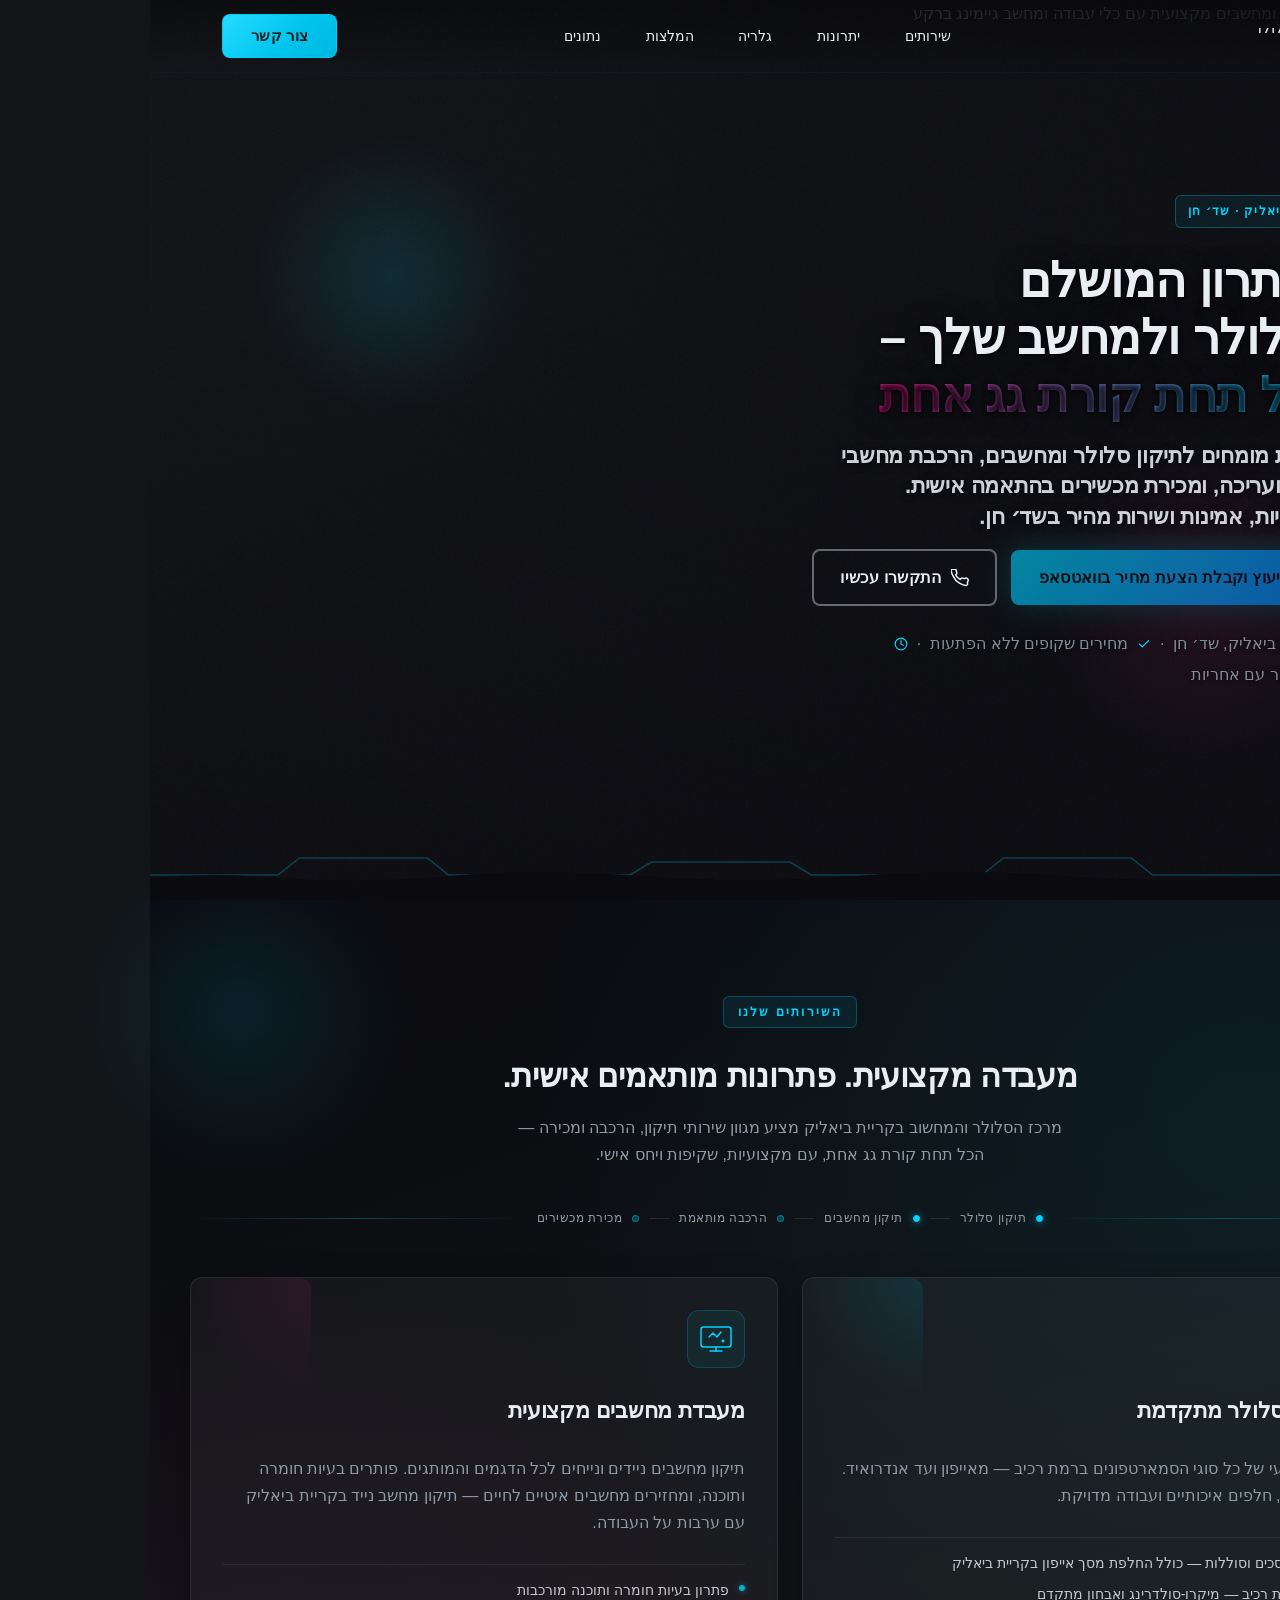
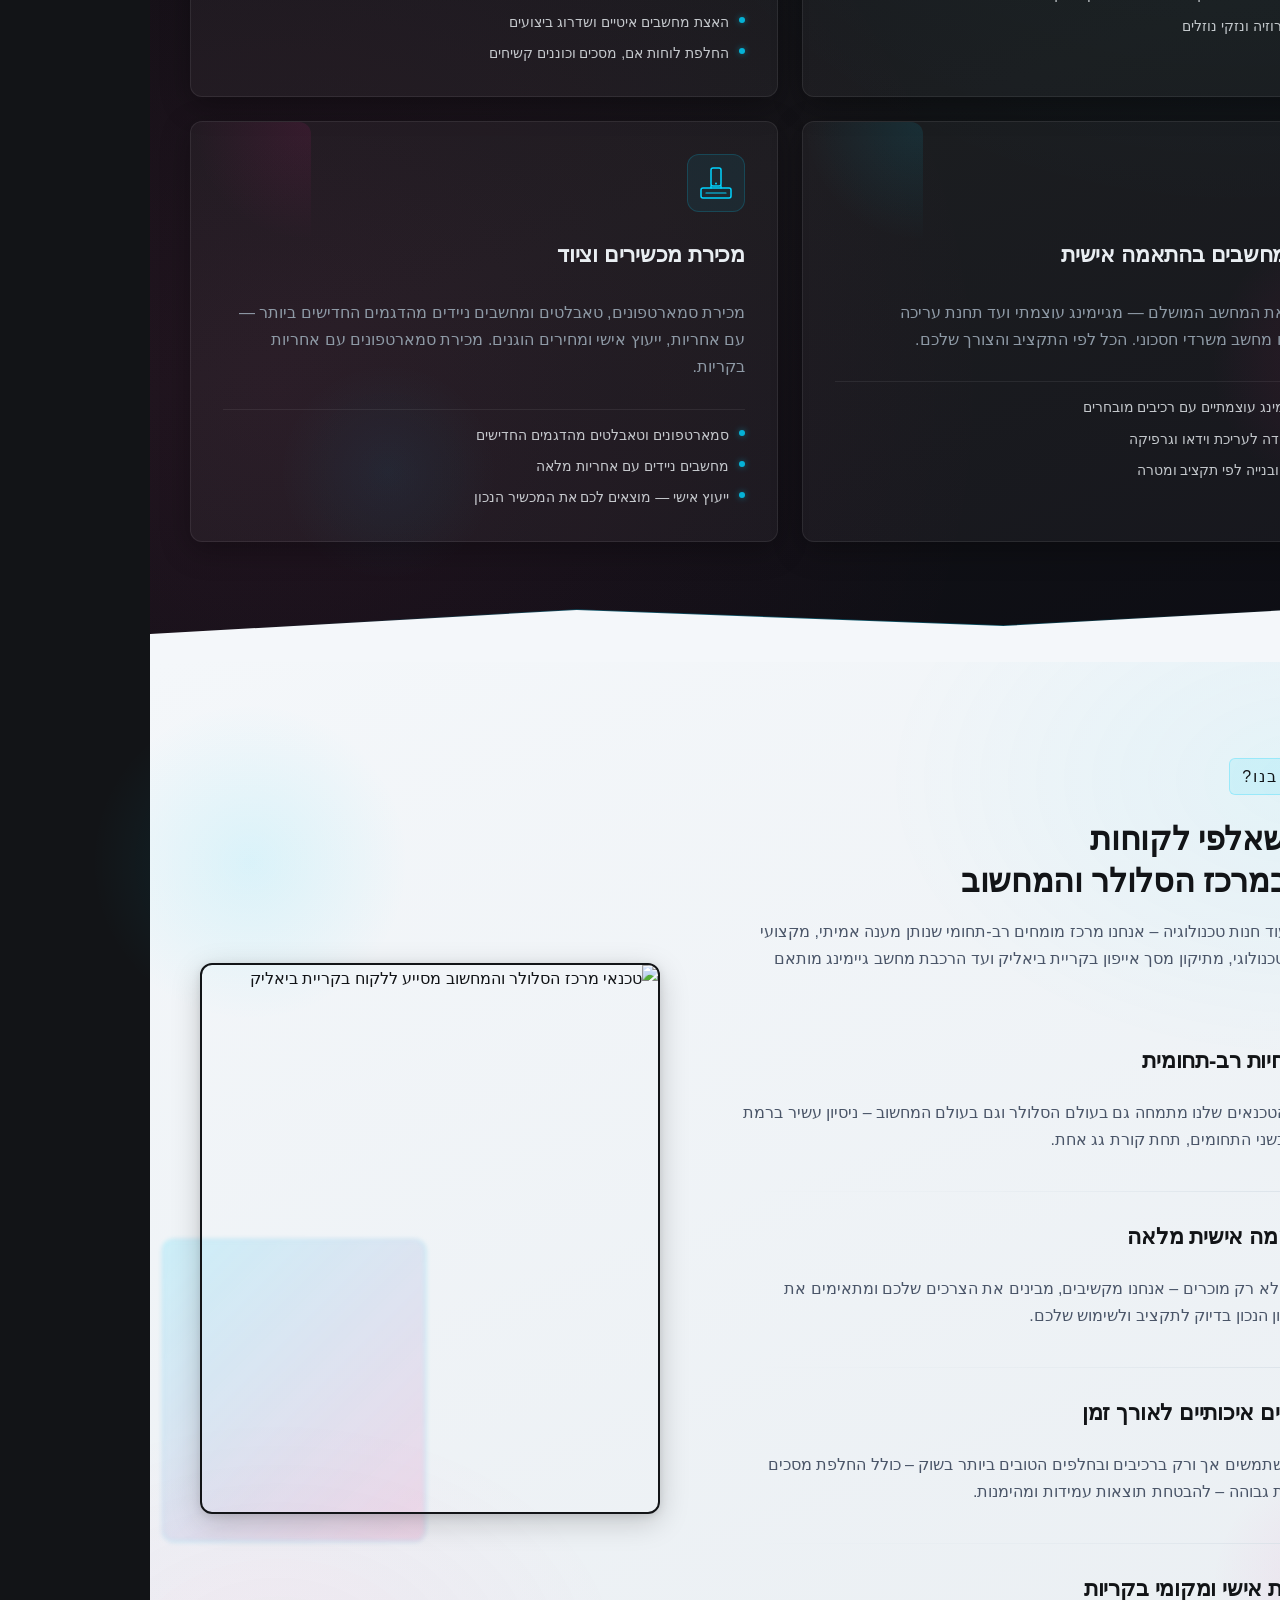
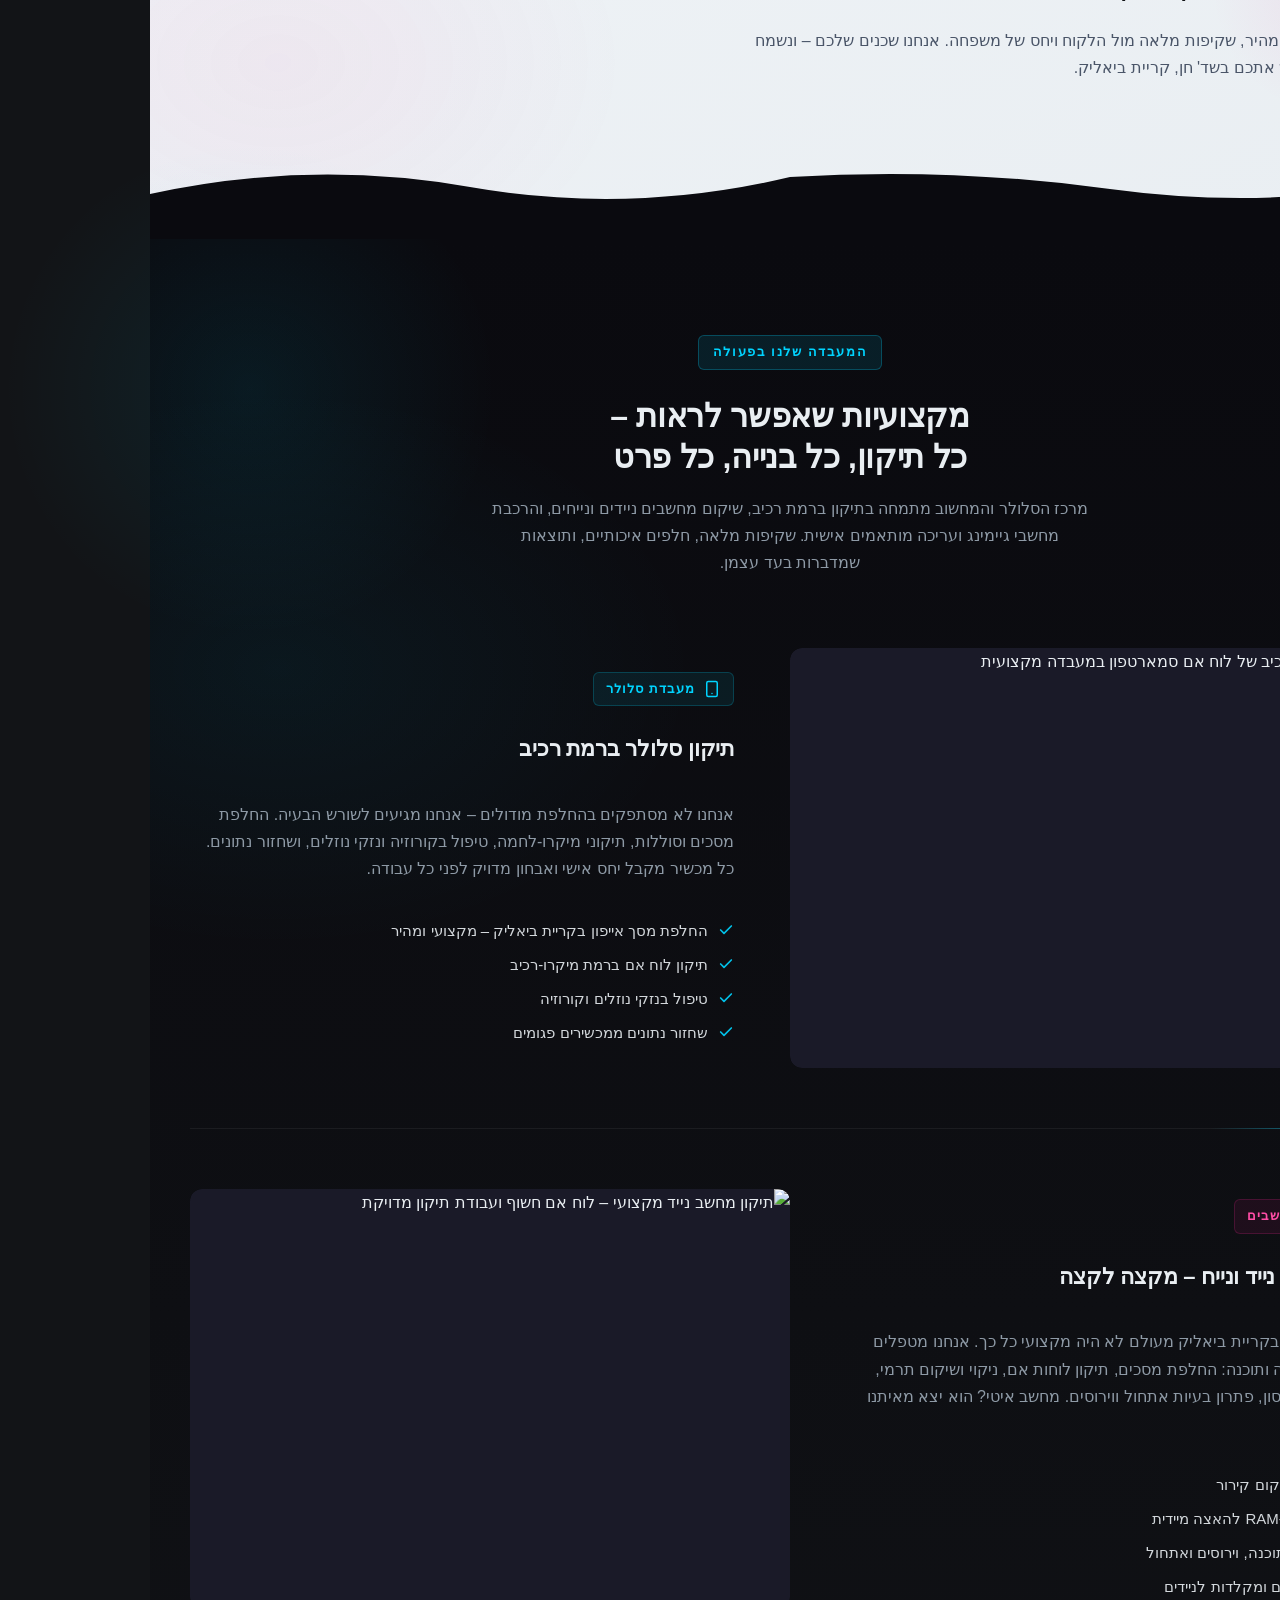
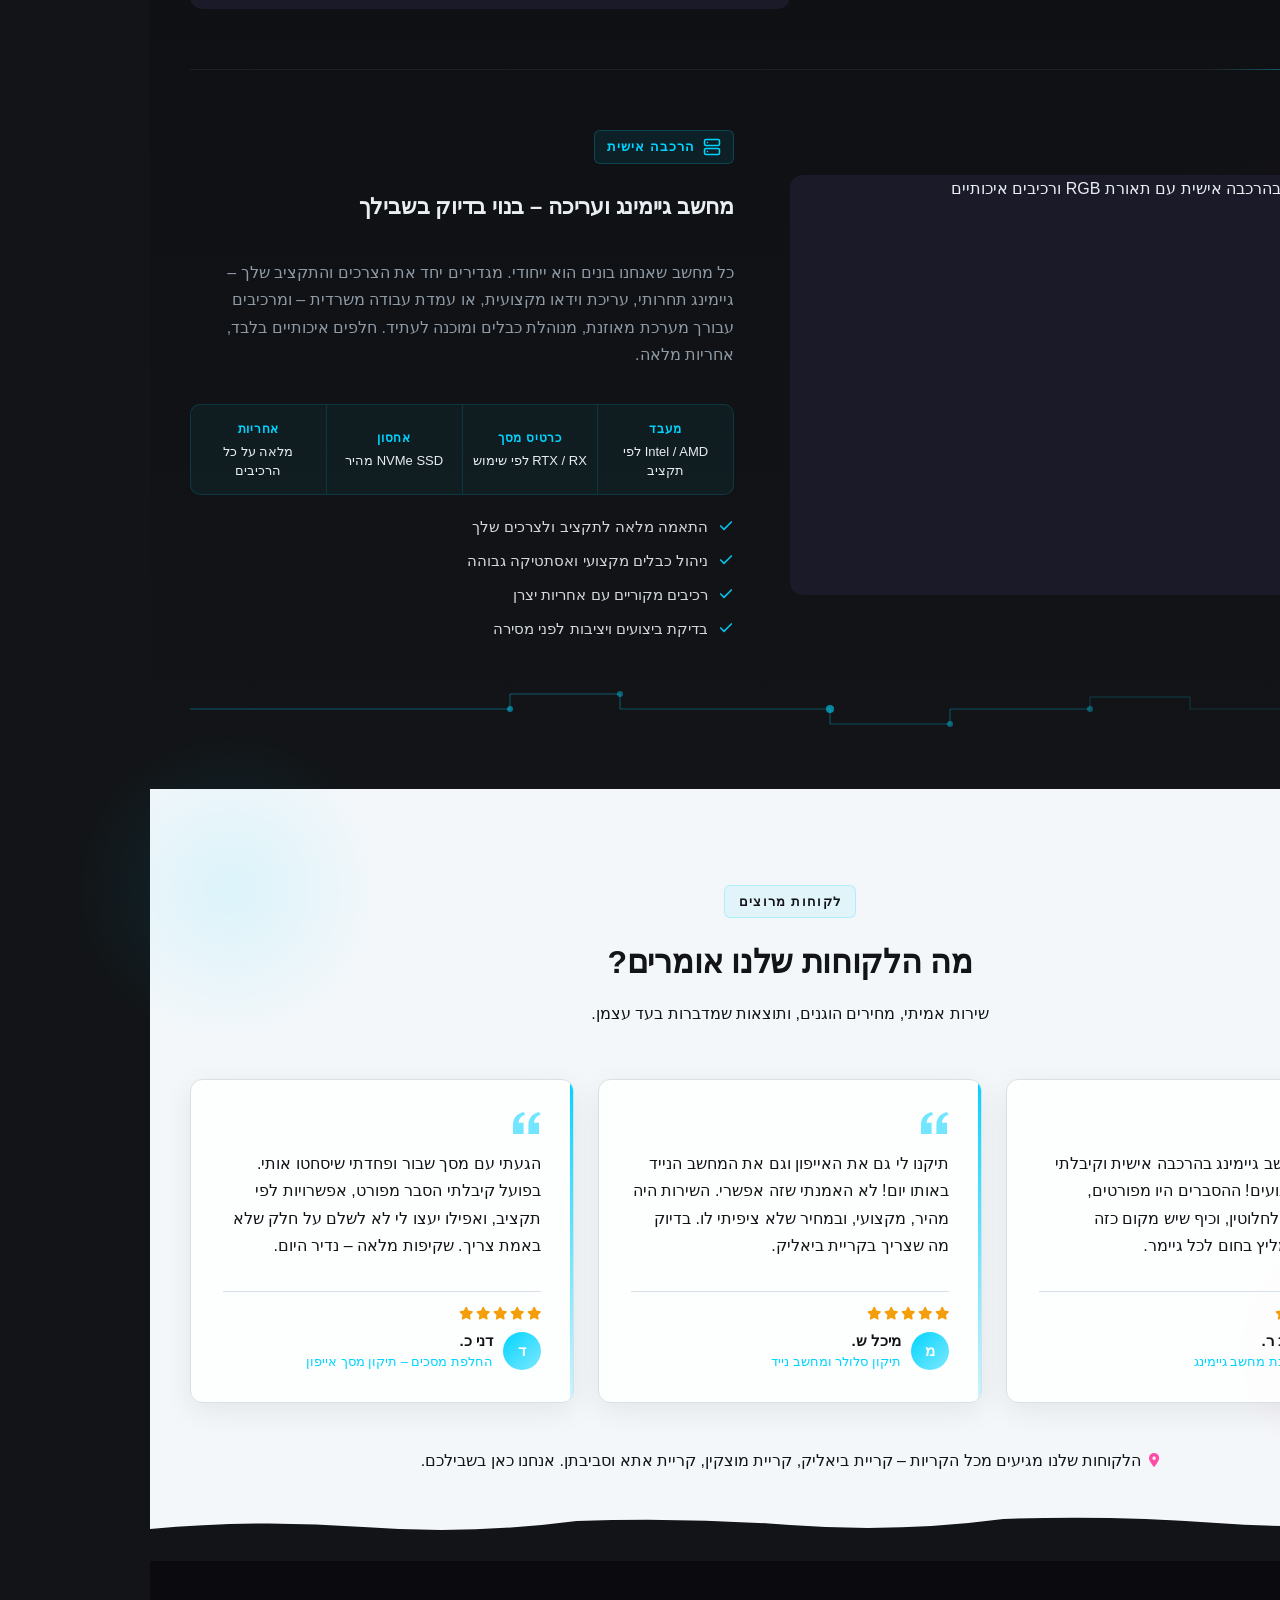
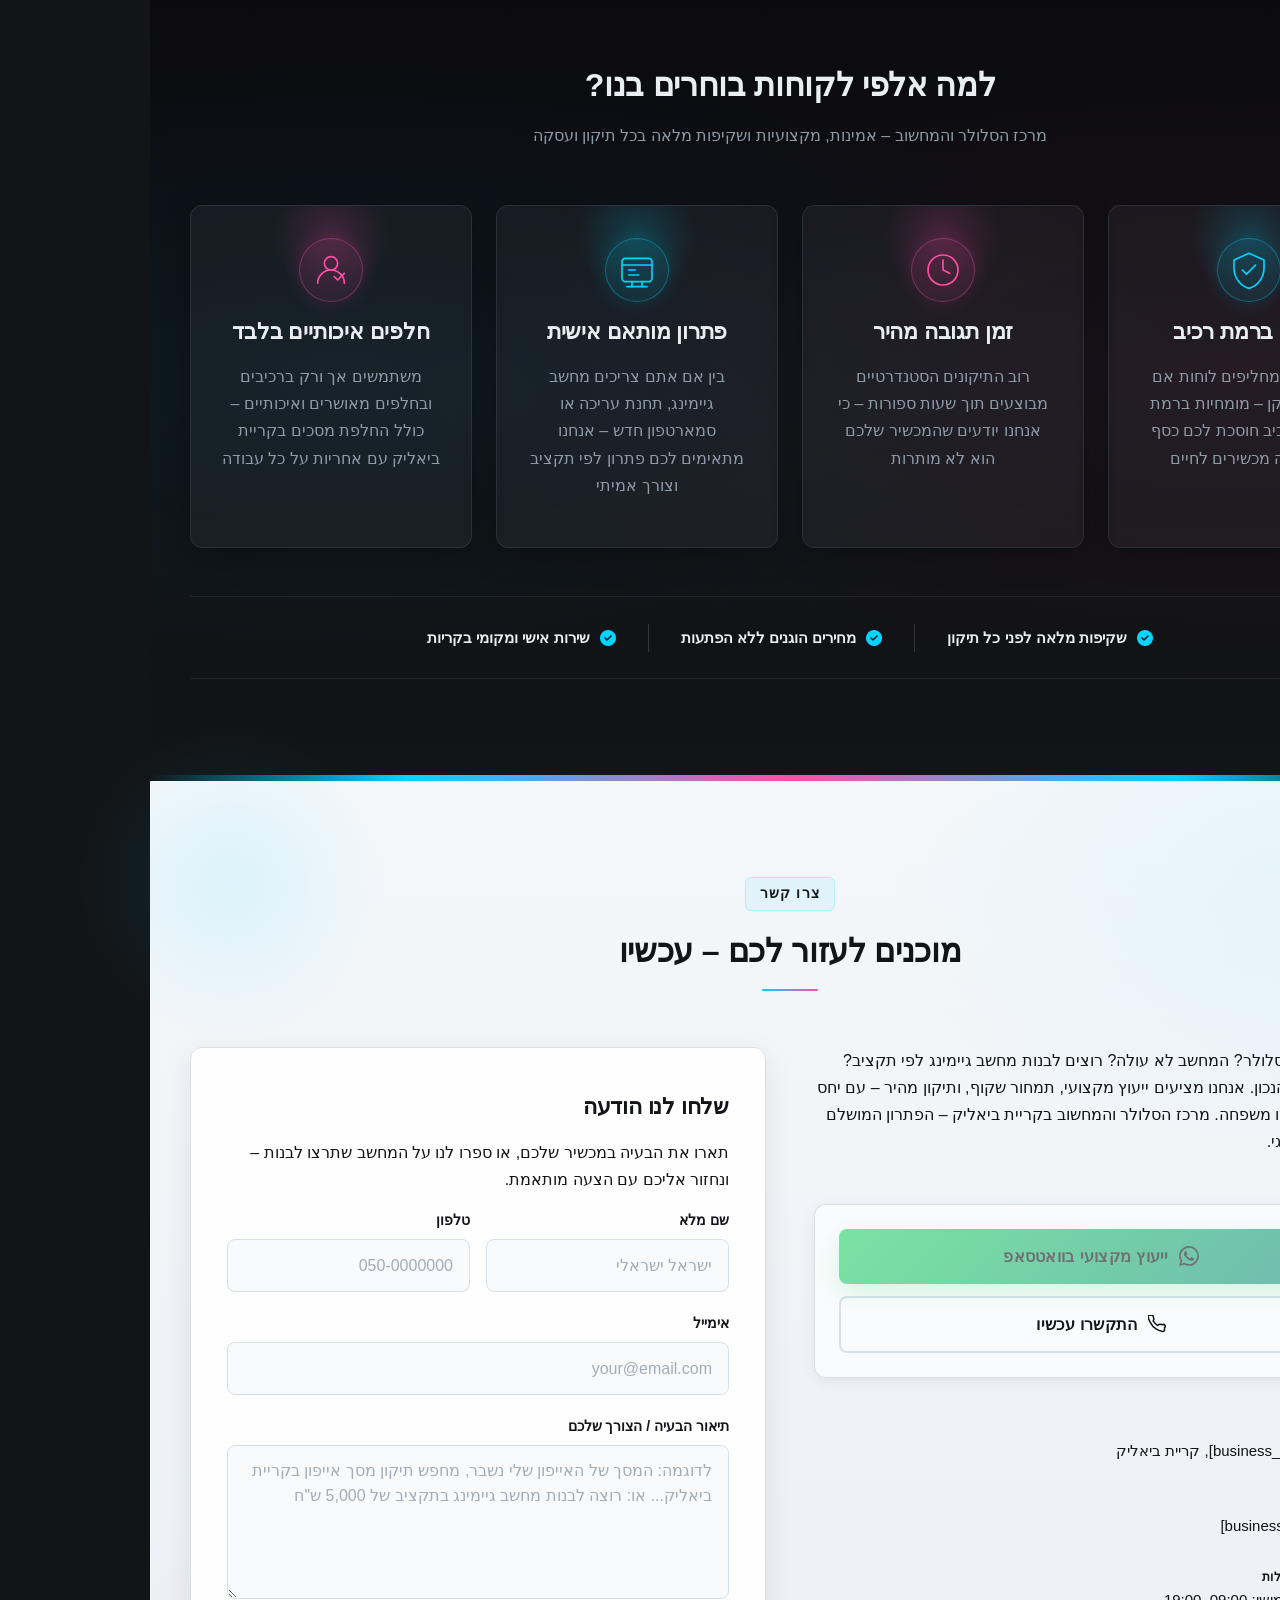
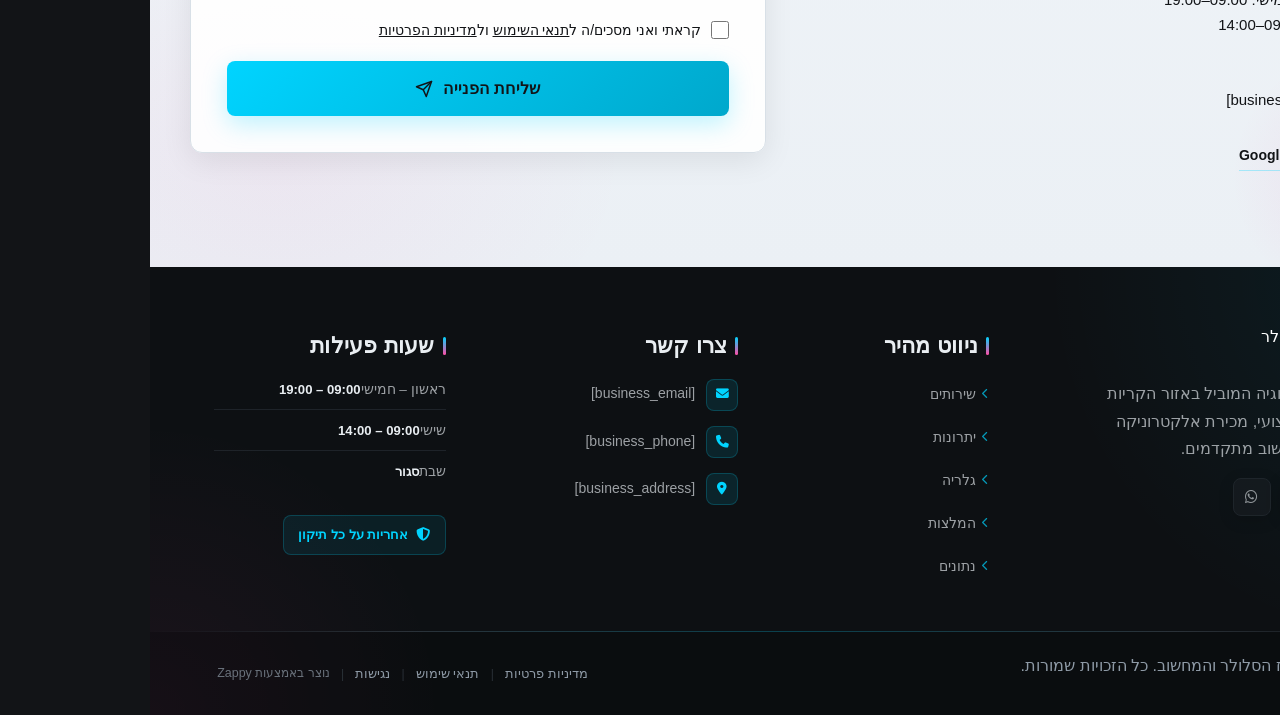
==== public/index.html @ 38a7f97c "Background sync: Progressive GitHub Sync" ====
<!doctype html><html dir="rtl" lang="he"><head><meta charset="UTF-8"><meta content="width=device-width,initial-scale=1" name="viewport"><meta content="index, follow" name="robots"><title>החלפת מסכים — מרכז הסלולר והמחשוב</title><meta content="A multi-disciplinary tech service center located in Kiryat Bialik, Israel, specializing in both mobile and computer repair, custom PC builds for gaming and prof" name="description"><meta content="החלפת מסכים, תיקון מסך אייפון קריית ביאליק, תיקון מחשב נייד קריית ביאליק, מכירת סמארטפונים עם אחריות קריות" name="keywords"><link href="/assets/favicon.ico" rel="icon" type="image/x-icon"><link href="/assets/favicon-16x16.png" rel="icon" type="image/png" sizes="16x16"><link href="/assets/favicon-32x32.png" rel="icon" type="image/png" sizes="32x32"><link href="/assets/favicon-48x48.png" rel="icon" type="image/png" sizes="48x48"><link href="/assets/favicon-192x192.png" rel="icon" type="image/png" sizes="192x192"><link href="/assets/favicon-512x512.png" rel="icon" type="image/png" sizes="512x512"><link href="/assets/apple-touch-icon.png" rel="apple-touch-icon"><script>!function(){"use strict";var t="596f2b6d-0e9f-4a95-96ef-110c9176f6aa",e="https://api.zappy5.com/api/analytics/track",a=18e5,n=2592e6,o=!0,i=!0,r=!0;var s=function(){var e="zappy_visitor_"+t,a=null;try{if(a=localStorage.getItem(e)){var o=JSON.parse(a),i=Date.now();if(i-o.created<n)return o.lastSeen=i,localStorage.setItem(e,JSON.stringify(o)),o.id}}catch(t){console.warn("Zappy Analytics: LocalStorage not available")}var r="zv_"+Date.now()+"_"+Math.random().toString(36).substr(2,9);try{localStorage.setItem(e,JSON.stringify({id:r,created:Date.now(),lastSeen:Date.now()}))}catch(t){}return r}(),c=function(){var e="zappy_session_"+t,n=null;try{if(n=sessionStorage.getItem(e)){var o=JSON.parse(n),i=Date.now();if(i-o.timestamp<a)return o.timestamp=i,sessionStorage.setItem(e,JSON.stringify(o)),o.id}}catch(t){console.warn("Zappy Analytics: SessionStorage not available")}var r="zs_"+Date.now()+"_"+Math.random().toString(36).substr(2,9);try{sessionStorage.setItem(e,JSON.stringify({id:r,timestamp:Date.now()}))}catch(t){}return r}();function l(a,n){n=n||{};var o={website_id:t,event_type:a,page_path:window.location.pathname,referrer:document.referrer||"direct",visitor_id:s,session_id:c,metadata:n};if(navigator.sendBeacon){var i=new Blob([JSON.stringify(o)],{type:"application/json"});navigator.sendBeacon(e,i)}else fetch(e,{method:"POST",headers:{"Content-Type":"application/json"},body:JSON.stringify(o),keepalive:!0}).catch(function(t){console.warn("Zappy Analytics: Failed to track event",t)})}o&&l("pageview",{title:document.title,url:window.location.href}),i&&document.addEventListener("click",function(t){var e=t.target;if("BUTTON"===e.tagName||e.closest("button")){var a="BUTTON"===e.tagName?e:e.closest("button");l("click",{element:"button",text:a.textContent.trim().substring(0,100),id:a.id||null,class:a.className||null})}else if("A"===e.tagName||e.closest("a")){var n="A"===e.tagName?e:e.closest("a");l("navigation",{element:"link",text:n.textContent.trim().substring(0,100),href:n.href,external:n.hostname!==window.location.hostname})}},!0),r&&document.addEventListener("submit",function(t){var e=t.target;l("form_submit",{form_id:e.id||null,form_name:e.name||null,form_action:e.action||null,form_method:e.method||"GET"})},!0);var d=Date.now();window.addEventListener("beforeunload",function(){l("page_unload",{time_on_page:Math.floor((Date.now()-d)/1e3),page_path:window.location.pathname})}),window.zappyAnalytics={track:l,getVisitorId:function(){return s},getSessionId:function(){return c}}}()</script><meta content="החלפת מסכים — מרכז הסלולר והמחשוב" property="og:title"><meta content="A multi-disciplinary tech service center located in Kiryat Bialik, Israel, specializing in both mobile and computer repair, custom PC builds for gaming and prof" property="og:description"><meta content="summary_large_image" name="twitter:card"><meta content="החלפת מסכים — מרכז הסלולר והמחשוב" name="twitter:title"><meta content="A multi-disciplinary tech service center located in Kiryat Bialik, Israel, specializing in both mobile and computer repair, custom PC builds for gaming and prof" name="twitter:description"><meta content="website" property="og:type"><meta content="he_IL" property="og:locale"><link href="https://cdnjs.cloudflare.com/ajax/libs/font-awesome/6.4.0/css/all.min.css" rel="stylesheet"><link href="/assets/favicon.ico" rel="icon" type="image/x-icon"><link href="/assets/favicon-16x16.png" rel="icon" type="image/png" sizes="16x16"><link href="/assets/favicon-32x32.png" rel="icon" type="image/png" sizes="32x32"><link href="/assets/favicon-48x48.png" rel="icon" type="image/png" sizes="48x48"><link href="/assets/favicon-192x192.png" rel="icon" type="image/png" sizes="192x192"><link href="/assets/favicon-512x512.png" rel="icon" type="image/png" sizes="512x512"><link href="/assets/apple-touch-icon.png" rel="apple-touch-icon"><link href="https://cdn.jsdelivr.net/npm/vanilla-cookieconsent@3/dist/cookieconsent.css" rel="stylesheet"><script src="https://cdn.jsdelivr.net/npm/vanilla-cookieconsent@3/dist/cookieconsent.umd.js"></script><script src="https://cdn.jsdelivr.net/gh/mickidum/acc_toolbar/acctoolbar/acctoolbar.min.js"></script><link href="/styles.css" rel="stylesheet"><style id="zappy-dropdown-submenu-styles">#navMenu li:has(.sub-menu),.nav-menu li:has(.sub-menu),.navbar li:has(.sub-menu),nav li:has(.sub-menu){position:relative}#navMenu .sub-menu,.nav-menu .sub-menu,.navbar .sub-menu,nav .sub-menu{display:block!important;position:absolute!important;top:100%;left:0;min-width:220px;background:#fff;border-radius:8px;box-shadow:0 8px 25px rgba(0,0,0,.15);padding:8px 0;opacity:0;visibility:hidden;transform:translateY(10px);transition:all .3s ease;z-index:1000;list-style:none;pointer-events:none}#navMenu li:hover>.sub-menu,.nav-menu li:hover>.sub-menu,.navbar li:hover>.sub-menu,nav li:hover>.sub-menu{opacity:1!important;visibility:visible!important;transform:translateY(0)!important;pointer-events:auto!important}.sub-menu li{list-style:none;margin:0;padding:0}.sub-menu a{display:block!important;padding:10px 16px!important;color:var(--text-dark,#333)!important;font-weight:500;text-decoration:none;white-space:nowrap;transition:background-color .2s}.sub-menu .zappy-nav-child>a{padding-left:28px!important;font-size:.9em!important;opacity:.85!important}[dir=rtl] .sub-menu .zappy-nav-child>a,html[lang=ar] .sub-menu .zappy-nav-child>a,html[lang=he] .sub-menu .zappy-nav-child>a{padding-left:10px!important;padding-right:28px!important}.sub-menu .zappy-nav-parent>a{font-weight:600!important}.sub-menu a:hover{background-color:#f5f5f5}[dir=rtl] .nav-menu .sub-menu,[dir=rtl] .navbar .sub-menu,[dir=rtl] nav .sub-menu,html[lang=ar] .nav-menu .sub-menu,html[lang=ar] .navbar .sub-menu,html[lang=ar] nav .sub-menu,html[lang=he] .nav-menu .sub-menu,html[lang=he] .navbar .sub-menu,html[lang=he] nav .sub-menu{left:auto!important;right:0!important}.sub-menu:empty,.sub-menu:not(:has(li)):not(:has(> a)),.sub-menu:not(:has(li:not(.zappy-hidden-menu-item))):not(:has(> a)){display:none!important;opacity:0!important;visibility:hidden!important;pointer-events:none!important}li:has(.menu-group-title):hover>.sub-menu{opacity:1!important;visibility:visible!important;transform:translateY(0)!important;pointer-events:auto!important}#navMenu>li>.menu-group-title,.nav-menu>li>.menu-group-title{display:inline-block;padding:.5rem 1rem;cursor:default;user-select:none}@media (max-width:768px){#navMenu .sub-menu,.nav-menu .sub-menu,.navbar .sub-menu,nav .sub-menu{position:static!important;transform:none!important;box-shadow:none!important;background:0 0!important;max-height:0;overflow:hidden;opacity:0;visibility:hidden;transition:max-height .3s ease,opacity .3s ease;padding:0!important;border-radius:0!important}#navMenu .sub-menu.mobile-expanded,.nav-menu .sub-menu.mobile-expanded,.navbar .sub-menu.mobile-expanded{max-height:none!important;overflow-y:visible!important;opacity:1!important;visibility:visible!important;padding:8px 0 8px 16px!important}[dir=rtl] .sub-menu.mobile-expanded,html[lang=he] .sub-menu.mobile-expanded{padding:8px 16px 8px 0!important}#navMenu li:hover>.sub-menu,.nav-menu li:hover>.sub-menu,.navbar li:hover>.sub-menu,nav li:hover>.sub-menu{opacity:0;visibility:hidden;pointer-events:none}#navMenu li>.sub-menu.mobile-expanded,.nav-menu li>.sub-menu.mobile-expanded,.navbar li>.sub-menu.mobile-expanded,nav li>.sub-menu.mobile-expanded{opacity:1!important;visibility:visible!important;pointer-events:auto!important}#navMenu li:has(.sub-menu),.nav-menu li:has(.sub-menu),.navbar li:has(.sub-menu),nav li:has(.sub-menu){display:flex!important;flex-wrap:wrap!important;align-items:center!important;position:relative!important;min-height:44px!important}#navMenu li:has(.sub-menu)>a,.nav-menu li:has(.sub-menu)>a,.navbar li:has(.sub-menu)>a,nav li:has(.sub-menu)>a{flex:1!important;min-width:0!important}#navMenu li:has(.sub-menu)>.menu-group-title,.nav-menu li:has(.sub-menu)>.menu-group-title,.navbar li:has(.sub-menu)>.menu-group-title,nav li:has(.sub-menu)>.menu-group-title{flex:1!important;min-width:0!important;padding:0!important;line-height:inherit!important}#navMenu li:has(.sub-menu)>.sub-menu,.nav-menu li:has(.sub-menu)>.sub-menu,.navbar li:has(.sub-menu)>.sub-menu,nav li:has(.sub-menu)>.sub-menu{flex-basis:100%!important;width:100%!important}#navMenu li:has(.sub-menu)>a [class*=arrow],#navMenu li:has(.sub-menu)>a [class*=chevron],.nav-menu li:has(.sub-menu)>a .fa-angle-down,.nav-menu li:has(.sub-menu)>a .fa-chevron-down,.nav-menu li:has(.sub-menu)>a [class*=arrow],.nav-menu li:has(.sub-menu)>a [class*=chevron],nav li:has(.sub-menu)>a [class*=arrow],nav li:has(.sub-menu)>a [class*=chevron]{display:none!important;visibility:hidden!important}.mobile-submenu-toggle{display:flex!important;align-items:center!important;justify-content:center!important;width:44px!important;height:auto!important;background:0 0!important;border:none!important;cursor:pointer!important;color:var(--text-light)!important;position:static!important;flex-shrink:0!important;align-self:stretch!important;z-index:2!important;padding:0!important;margin:0!important}.mobile-submenu-toggle::after{content:''!important;width:0!important;height:0!important;border-left:6px solid transparent!important;border-right:6px solid transparent!important;border-top:7px solid currentColor!important;transition:transform .3s ease!important}.mobile-submenu-toggle.expanded::after{transform:rotate(180deg)!important}.sub-menu a{padding:10px 0!important;display:block!important;color:var(--text-light)!important;white-space:normal!important}.sub-menu .zappy-nav-child>a{padding-left:28px!important;font-size:.9em!important;opacity:.85!important}[dir=rtl] .sub-menu .zappy-nav-child>a,html[lang=ar] .sub-menu .zappy-nav-child>a,html[lang=he] .sub-menu .zappy-nav-child>a{padding-left:0!important;padding-right:28px!important}.sub-menu .zappy-nav-parent>a{font-weight:600!important}#navMenu.active,.nav-menu.active{max-width:100vw!important;overflow-x:hidden!important;box-sizing:border-box!important}.navbar .sub-menu li a,.zappy-products-dropdown .sub-menu a,nav.navbar .sub-menu li a{color:var(--text-light)!important}}@media (min-width:769px){.mobile-submenu-toggle{display:none!important}}</style><style id="zappy-widget-visibility">#mic-access-tool-box,#mic-access-tool-general-button,#mic-init-access-tool #mic-access-tool-box,#mic-init-access-tool #mic-access-tool-general-button,#mic-init-access-tool .mic-access-tool-general-button,._access-icon,._access-menu,.mic-access-tool-box,.mic-access-tool-general-button,div[id*=mic-access-tool-box]{display:none!important;visibility:hidden!important;opacity:0!important;pointer-events:none!important}</style></head><body><nav class="navbar" dir="rtl"><button class="mobile-toggle" aria-label="Menu" id="mobileToggle"><svg viewBox="0 0 24 24" fill="none" height="24" width="24" class="hamburger-icon"><path d="M3 12h18M3 6h18M3 18h18" stroke="currentColor" stroke-linecap="round" stroke-width="2"></path></svg> <svg viewBox="0 0 24 24" fill="none" height="24" width="24" class="close-icon" style="display:none"><path d="M18 6L6 18M6 6l12 12" stroke="currentColor" stroke-linecap="round" stroke-width="2"></path></svg></button> <button class="phone-header-btn" aria-label="Call" data-phone="050-000-0000"><svg viewBox="0 0 24 24" fill="currentColor" height="20" width="20"><path d="M22 16.92v3a2 2 0 0 1-2.18 2 19.79 19.79 0 0 1-8.63-3.07 19.5 19.5 0 0 1-6-6 19.79 19.79 0 0 1-3.07-8.67A2 2 0 0 1 4.11 2h3a2 2 0 0 1 2 1.72 12.84 12.84 0 0 0 .7 2.81 2 2 0 0 1-.45 2.11L8.09 9.91a16 16 0 0 0 6 6l1.27-1.27a2 2 0 0 1 2.11-.45 12.84 12.84 0 0 0 2.81.7A2 2 0 0 1 22 16.92z"></path></svg></button><div class="nav-container"><div class="nav-right-group"><div class="nav-brand"><a href="/" class="logo-link"><img alt="מרכז הסלולר והמחשוב" src="/assets/logo.webp" class="logo"></a></div><ul class="nav-menu" id="navMenu"><li><a href="#services">שירותים</a></li><li><a href="#benefits">יתרונות</a></li><li><a href="#showcase">גלריה</a></li><li><a href="#testimonials">המלצות</a></li><li><a href="#stats">נתונים</a></li></ul></div><div class="nav-cta-container"><a href="#contact" class="nav-cta-btn">צור קשר</a></div></div></nav><script>window.addEventListener("load",function(){const e=document.querySelector(".navbar, nav, header");if(!e)return void console.log("[Navbar] Navbar element not found");let t=document.getElementById("mobileToggle")||document.querySelector(".mobile-toggle")||document.querySelector(".hamburger")||document.querySelector(".hamburger-menu")||document.querySelector(".menu-toggle")||document.querySelector(".burger-menu")||document.querySelector('[aria-label="Menu"]')||document.querySelector('[aria-label="תפריט"]');const o=document.querySelector(".phone-header-btn"),n=window.getComputedStyle(e);let r=n.backgroundColor;if(console.log("[Navbar] Initial navbar background:",r),"transparent"===r||"rgba(0, 0, 0, 0)"===r||r.startsWith("rgba")&&r.includes(", 0)")){const e=n.backgroundImage;if(e&&"none"!==e)console.log("[Navbar] Navbar has background image/gradient, using dark text"),r="rgb(240, 240, 240)";else{const e=window.getComputedStyle(document.body).backgroundColor;console.log("[Navbar] Navbar transparent, using body background:",e),r=e}}const i=r.match(/\d+/g);if(i&&i.length>=3){const e=(.299*parseInt(i[0])+.587*parseInt(i[1])+.114*parseInt(i[2]))/255;console.log("[Navbar] Mobile button colors preserved from Claude CSS (luminance:",e.toFixed(2)+")");const n=document.createElement("style");n.id="zappy-mobile-nav-fix";document.documentElement.lang;document.documentElement.dir,n.textContent='\n        /* Hide mobile buttons on desktop, show only on mobile */\n        @media (min-width: 769px) {\n          .mobile-toggle,\n          .phone-header-btn {\n            display: none !important;\n          }\n        }\n        \n        /* Show and position mobile buttons correctly on mobile */\n        @media (max-width: 768px) {\n          .mobile-toggle,\n          .phone-header-btn {\n            position: absolute !important;\n            top: 50% !important;\n            transform: translateY(-50%) !important;\n            z-index: 1001 !important;\n            display: flex !important;\n            align-items: center !important;\n            justify-content: center !important;\n            width: 36px !important;\n            height: 36px !important;\n            border-radius: 50% !important;\n            border: none !important;\n            cursor: pointer !important;\n            padding: 6px !important;\n            background: none !important;\n            color: var(--nav-text, var(--text-light)) !important;\n          }\n          \n          /* LTR positioning (default): hamburger LEFT, phone RIGHT */\n          html:not([dir="rtl"]):not([lang="he"]):not([lang="ar"]) .mobile-toggle,\n          html[dir="ltr"] .mobile-toggle {\n            left: 12px !important;\n            right: auto !important;\n          }\n          html:not([dir="rtl"]):not([lang="he"]):not([lang="ar"]) .phone-header-btn,\n          html[dir="ltr"] .phone-header-btn {\n            right: 12px !important;\n            left: auto !important;\n          }\n          \n          /* RTL positioning: hamburger RIGHT, phone LEFT */\n          html[dir="rtl"] .mobile-toggle,\n          html[lang="he"] .mobile-toggle,\n          html[lang="ar"] .mobile-toggle {\n            right: 12px !important;\n            left: auto !important;\n          }\n          html[dir="rtl"] .phone-header-btn,\n          html[lang="he"] .phone-header-btn,\n          html[lang="ar"] .phone-header-btn {\n            left: 12px !important;\n            right: auto !important;\n          }\n          \n          /* CRITICAL: Ensure nav-container has min-height on mobile */\n          /* All children are positioned absolutely/fixed on mobile, so height:auto collapses to 0 */\n          .nav-container {\n            min-height: 70px !important;\n            position: relative !important;\n          }\n          \n          /* Ensure SVG icons are properly sized and inherit color */\n          .mobile-toggle svg,\n          .phone-header-btn svg {\n            width: 24px !important;\n            height: 24px !important;\n            /* Don\'t force display - let JavaScript control hamburger/close toggle */\n          }\n          \n          /* Reset nav-cta-container on mobile - remove desktop box-shadow/padding */\n          /* that creates a visible ghost box when CTA button is hidden */\n          .nav-cta-container {\n            box-shadow: none !important;\n            padding: 0 !important;\n          }\n          \n          /* Hide nav-cta-container entirely on mobile when there\'s no lang-switcher */\n          /* (only the CTA button is inside, and it\'s hidden on mobile) */\n          .nav-cta-container:not(:has(.lang-switcher)) {\n            display: none !important;\n          }\n          \n          /* CRITICAL: Prevent hero image fade gradient from bleeding over headline text */\n          /* The .image-fade-gradient has bottom: -30px (extends below parent) */\n          /* On mobile stacked layout, this overlaps the h1 text below the image */\n          .hero-image-column {\n            overflow: hidden !important;\n          }\n          .image-fade-gradient {\n            bottom: 0 !important;\n          }\n          \n          /* Hide desktop language switcher on mobile - hamburger menu handles it */\n          /* High specificity to override stored CSS */\n          .lang-switcher,\n          .nav-cta-container .lang-switcher,\n          .nav-container .lang-switcher,\n          .navbar .lang-switcher,\n          .navbar .nav-cta-container .lang-switcher {\n            display: none !important;\n          }\n        }\n      ';const r=document.getElementById("zappy-mobile-nav-fix");r&&r.remove(),document.head.appendChild(n),console.log("[Navbar] Critical CSS injected for mobile nav positioning");const l=window.innerWidth<=768;if(t){const e=t.querySelector(".hamburger-icon"),o=t.querySelector(".close-icon");e&&(e.style.setProperty("width","24px","important"),e.style.setProperty("height","24px","important"),e.style.setProperty("display","block","important")),o&&(o.style.setProperty("width","24px","important"),o.style.setProperty("height","24px","important"),o.style.setProperty("display","none","important")),l?(t.style.setProperty("position","absolute","important"),t.style.setProperty("top","50%","important"),t.style.setProperty("transform","translateY(-50%)","important"),t.style.setProperty("z-index","1001","important"),t.style.removeProperty("left"),t.style.removeProperty("right"),console.log("[Navbar] Mobile toggle positioning applied (mobile viewport)")):(t.style.removeProperty("position"),t.style.removeProperty("top"),t.style.removeProperty("transform"),t.style.removeProperty("z-index"),t.style.removeProperty("left"),t.style.removeProperty("right"),console.log("[Navbar] Desktop viewport - cleared mobile toggle inline positioning"))}if(o){const e=o.querySelector("svg");e&&(e.style.width="24px",e.style.height="24px",e.setAttribute("width","24"),e.setAttribute("height","24")),l?(o.style.setProperty("position","absolute","important"),o.style.setProperty("top","50%","important"),o.style.setProperty("transform","translateY(-50%)","important"),o.style.setProperty("z-index","1001","important"),o.style.removeProperty("left"),o.style.removeProperty("right"),console.log("[Navbar] Phone button positioning applied (mobile viewport)")):(o.style.removeProperty("position"),o.style.removeProperty("top"),o.style.removeProperty("transform"),o.style.removeProperty("z-index"),o.style.removeProperty("left"),o.style.removeProperty("right"),console.log("[Navbar] Desktop viewport - cleared phone button inline positioning"))}}else console.log("[Navbar] Could not parse background color:",r);t=document.getElementById("mobileToggle")||document.querySelector(".mobile-toggle")||document.querySelector(".hamburger")||document.querySelector(".hamburger-menu")||document.querySelector(".menu-toggle")||document.querySelector(".burger-menu")||document.querySelector('[aria-label="Menu"]')||document.querySelector('[aria-label="תפריט"]');const l=document.getElementById("navMenu")||document.querySelector(".nav-menu")||document.querySelector(".nav-links")||document.querySelector("nav ul:not(.submenu)");if(!t||!l)return void console.log("[Navbar] Mobile toggle or menu not found:",{toggle:!!t,menu:!!l});l.id||(l.id="navMenu"),console.log("[Navbar] Initializing mobile menu...");const a=t.cloneNode(!0);t.parentNode.replaceChild(a,t),a.addEventListener("click",function(e){e.preventDefault(),e.stopPropagation();const t=this.querySelector(".hamburger-icon"),o=this.querySelector(".close-icon");l.classList.contains("active")?(l.classList.remove("active"),t&&t.style.setProperty("display","block","important"),o&&o.style.setProperty("display","none","important"),document.body.style.overflow="",console.log("[Navbar] Menu closed")):(l.classList.add("active"),t&&t.style.setProperty("display","none","important"),o&&o.style.setProperty("display","block","important"),document.body.style.overflow="hidden",console.log("[Navbar] Menu opened"))}),l.querySelectorAll("a").forEach(function(e){e.addEventListener("click",function(){if("#"===this.getAttribute("href"))return;const e=a.querySelector(".hamburger-icon"),t=a.querySelector(".close-icon");l.classList.remove("active"),e&&e.style.setProperty("display","block","important"),t&&t.style.setProperty("display","none","important"),document.body.style.overflow="",console.log("[Navbar] Menu closed (link clicked)")})});var s=l.querySelectorAll(".dropdown-toggle");s.forEach(function(e){e.addEventListener("click",function(e){e.preventDefault(),e.stopPropagation();var t=this.closest(".nav-dropdown");t&&(t.parentNode.querySelectorAll(".nav-dropdown.open").forEach(function(e){e!==t&&e.classList.remove("open")}),t.classList.toggle("open"),console.log("[Navbar] Dropdown toggled:",t.classList.contains("open")?"open":"closed"))})}),document.addEventListener("click",function(e){e.target.closest(".nav-dropdown")||document.querySelectorAll(".nav-dropdown.open").forEach(function(e){e.classList.remove("open")})}),console.log("[Navbar] Dropdown handlers initialized for "+s.length+" dropdowns"),o&&o.addEventListener("click",function(){const e=document.querySelectorAll('a[href^="tel:"]'),t=e.length>0?e[0].getAttribute("href").replace("tel:",""):"[business_phone]";window.location.href="tel:"+t,console.log("[Navbar] Phone button clicked")}),console.log("[Navbar] Mobile menu initialized successfully");const p=function(){const e=document.querySelector(".whatsapp-float");e&&(window.innerWidth>=769?(e.style.setProperty("display","none","important"),e.style.setProperty("visibility","hidden","important"),e.style.setProperty("opacity","0","important"),e.style.setProperty("pointer-events","none","important"),console.log("[WhatsApp] Button hidden on desktop")):(e.style.removeProperty("display"),e.style.removeProperty("visibility"),e.style.removeProperty("opacity"),e.style.removeProperty("pointer-events"),console.log("[WhatsApp] Button visible on mobile")))};let c;p(),window.addEventListener("resize",function(){clearTimeout(c),c=setTimeout(p,100)})})</script><main><section class="index-hero-section" data-layout-spec="בית-hero" dir="rtl" id="hero" data-hero-type="fullscreen-scrim"><div class="index-hero-bg-wrapper"><img alt="מעבדת תיקון סלולר ומחשבים מקצועית עם כלי עבודה ומחשב גיימינג ברקע" src="/assets/site-index-hero-image-1.webp" data-context="Dramatic cinematic repair lab environment: close-up of an opened smartphone with visible circuit board and precision tweezers, a disassembled laptop motherboard glowing with cyan LED light, professional repair tools arranged on a dark workbench, and a custom gaming PC with RGB lighting glowing in the background depth of field. Dark graphite tones with electric cyan and magenta accent glows. Photorealistic, high-end tech studio atmosphere, Kiryat Bialik Israel repair center." data-placeholder="index-hero-image-1" height="700" width="1200" class="index-hero-bg-img" data-hero-bg="true"></div><div class="index-hero-scrim" aria-hidden="true"></div><div class="index-hero-circuit-grid" aria-hidden="true"></div><div class="index-hero-cyan-orb" aria-hidden="true"></div><div class="index-hero-magenta-orb" aria-hidden="true"></div><div class="index-hero-container"><div class="index-hero-content"><span class="index-hero-label">קריית ביאליק · שד׳ חן</span><h1 class="index-hero-h1">הפתרון המושלם<br>לסלולר ולמחשב שלך –<br><span class="index-hero-gradient-text">הכל תחת קורת גג אחת</span></h1><h3 class="index-hero-subtitle">מעבדת מומחים לתיקון סלולר ומחשבים, הרכבת מחשבי גיימינג ועריכה, ומכירת מכשירים בהתאמה אישית. מקצועיות, אמינות ושירות מהיר בשד׳ חן.</h3><div class="index-hero-ctas"><a href="https://wa.me/[whatsapp_handle]" class="index-hero-btn-primary" target="_blank" rel="noopener"><svg viewBox="0 0 24 24" aria-hidden="true" fill="currentColor" height="20" width="20" data-element-type="icon" data-icon-type="svg" xmlns="http://www.w3.org/2000/svg"><path d="M17.472 14.382c-.297-.149-1.758-.867-2.03-.967-.273-.099-.471-.148-.67.15-.197.297-.767.966-.94 1.164-.173.199-.347.223-.644.075-.297-.15-1.255-.463-2.39-1.475-.883-.788-1.48-1.761-1.653-2.059-.173-.297-.018-.458.13-.606.134-.133.298-.347.446-.52.149-.174.198-.298.298-.497.099-.198.05-.371-.025-.52-.075-.149-.669-1.612-.916-2.207-.242-.579-.487-.5-.669-.51-.173-.008-.371-.01-.57-.01-.198 0-.52.074-.792.372-.272.297-1.04 1.016-1.04 2.479 0 1.462 1.065 2.875 1.213 3.074.149.198 2.096 3.2 5.077 4.487.709.306 1.262.489 1.694.625.712.227 1.36.195 1.871.118.571-.085 1.758-.719 2.006-1.413.248-.694.248-1.289.173-1.413-.074-.124-.272-.198-.57-.347m-5.421 7.403h-.004a9.87 9.87 0 01-5.031-1.378l-.361-.214-3.741.982.998-3.648-.235-.374a9.86 9.86 0 01-1.51-5.26c.001-5.45 4.436-9.884 9.888-9.884 2.64 0 5.122 1.03 6.988 2.898a9.825 9.825 0 012.893 6.994c-.003 5.45-4.437 9.884-9.885 9.884m8.413-18.297A11.815 11.815 0 0012.05 0C5.495 0 .16 5.335.157 11.892c0 2.096.547 4.142 1.588 5.945L.057 24l6.305-1.654a11.882 11.882 0 005.683 1.448h.005c6.554 0 11.89-5.335 11.893-11.893a11.821 11.821 0 00-3.48-8.413z"></path></svg> ייעוץ וקבלת הצעת מחיר בוואטסאפ </a><a href="tel:[business_phone]" class="index-hero-btn-secondary"><svg viewBox="0 0 24 24" aria-hidden="true" fill="none" height="18" width="18" data-element-type="icon" data-icon-type="svg" stroke="currentColor" stroke-linecap="round" stroke-linejoin="round" stroke-width="2" xmlns="http://www.w3.org/2000/svg"><path d="M22 16.92v3a2 2 0 01-2.18 2 19.79 19.79 0 01-8.63-3.07A19.5 19.5 0 013.07 9.81a19.79 19.79 0 01-3.07-8.67A2 2 0 012 .18h3a2 2 0 012 1.72c.127.96.361 1.903.7 2.81a2 2 0 01-.45 2.11L6.09 7.91a16 16 0 006 6l1.27-1.27a2 2 0 012.11-.45c.907.339 1.85.573 2.81.7A2 2 0 0122 16.92z"></path></svg> התקשרו עכשיו</a></div><p class="index-hero-trust"><svg viewBox="0 0 24 24" aria-hidden="true" fill="currentColor" height="14" width="14" data-element-type="icon" data-icon-type="svg" xmlns="http://www.w3.org/2000/svg" style="display:inline;vertical-align:middle;margin-inline-end:5px;color:var(--primary)"><path d="M12 2C8.13 2 5 5.13 5 9c0 5.25 7 13 7 13s7-7.75 7-13c0-3.87-3.13-7-7-7zm0 9.5c-1.38 0-2.5-1.12-2.5-2.5s1.12-2.5 2.5-2.5 2.5 1.12 2.5 2.5-1.12 2.5-2.5 2.5z"></path></svg> קריית ביאליק, שד׳ חן &nbsp;·&nbsp; <svg viewBox="0 0 24 24" aria-hidden="true" fill="none" height="14" width="14" data-element-type="icon" data-icon-type="svg" stroke="currentColor" stroke-linecap="round" stroke-linejoin="round" stroke-width="2" xmlns="http://www.w3.org/2000/svg" style="display:inline;vertical-align:middle;margin-inline-end:5px;color:var(--primary)"><polyline points="20 6 9 17 4 12"></polyline></svg> מחירים שקופים ללא הפתעות &nbsp;·&nbsp; <svg viewBox="0 0 24 24" aria-hidden="true" fill="none" height="14" width="14" data-element-type="icon" data-icon-type="svg" stroke="currentColor" stroke-linecap="round" stroke-linejoin="round" stroke-width="2" xmlns="http://www.w3.org/2000/svg" style="display:inline;vertical-align:middle;margin-inline-end:5px;color:var(--primary)"><circle cx="12" cy="12" r="10"></circle><polyline points="12 6 12 12 16 14"></polyline></svg> תיקון מהיר עם אחריות</p></div></div><div class="index-hero-divider-wrapper"><svg viewBox="0 0 1200 80" aria-hidden="true" xmlns="http://www.w3.org/2000/svg" data-no-icon-edit="true" preserveAspectRatio="none"><polyline points="0,55 120,55 140,38 260,38 280,55 450,55 470,42 600,42 620,55 780,55 800,38 920,38 940,55 1200,55" fill="none" stroke="rgba(0,212,255,0.25)" stroke-width="1.5"></polyline><path d="M0,80 L0,58 Q60,52 120,58 Q200,64 280,56 Q360,48 460,56 Q560,64 660,56 Q760,48 860,56 Q960,64 1060,56 Q1130,50 1200,58 L1200,80 Z" fill="#0A0A0F"></path></svg></div></section><section class="index-services-section" data-layout-spec="בית-services" dir="rtl" id="services"><div class="iss-orb iss-orb--cyan" aria-hidden="true"></div><div class="iss-orb iss-orb--magenta" aria-hidden="true"></div><div class="iss-orb iss-orb--cyan-bottom" aria-hidden="true"></div><div class="iss-container"><div class="iss-intro"><span class="iss-eyebrow">השירותים שלנו</span><h2 class="iss-heading">מעבדה מקצועית. פתרונות מותאמים אישית.</h2><p class="iss-subheading">מרכז הסלולר והמחשוב בקריית ביאליק מציע מגוון שירותי תיקון, הרכבה ומכירה — הכל תחת קורת גג אחת, עם מקצועיות, שקיפות ויחס אישי.</p></div><div class="iss-benchmark-strip" aria-hidden="true"><div class="iss-bench-line"></div><div class="iss-bench-dots"><span class="iss-bench-dot iss-bench-dot--active"></span> <span class="iss-bench-label">תיקון סלולר</span> <span class="iss-bench-sep"></span> <span class="iss-bench-dot iss-bench-dot--active"></span> <span class="iss-bench-label">תיקון מחשבים</span> <span class="iss-bench-sep"></span> <span class="iss-bench-dot"></span> <span class="iss-bench-label">הרכבה מותאמת</span> <span class="iss-bench-sep"></span> <span class="iss-bench-dot"></span> <span class="iss-bench-label">מכירת מכשירים</span></div><div class="iss-bench-line"></div></div><div class="iss-grid"><article class="iss-card"><div class="iss-card__icon-wrap"><svg viewBox="0 0 36 36" aria-hidden="true" fill="none" height="36" width="36" data-element-type="icon" data-icon-type="svg" xmlns="http://www.w3.org/2000/svg"><rect height="30" width="16" x="10" y="3" rx="3" stroke="currentColor" stroke-width="1.5"></rect><circle cx="18" cy="28" r="1.5" fill="currentColor"></circle><line x1="14" x2="22" y1="7" y2="7" stroke="currentColor" stroke-width="1.5" stroke-linecap="round"></line><path d="M13 14 L16 17 L23 11" stroke="currentColor" stroke-linecap="round" stroke-width="1.5" stroke-linejoin="round"></path></svg></div><div class="iss-card__content"><h3 class="iss-card__title">מעבדת סלולר מתקדמת</h3><p class="iss-card__desc">תיקון מקצועי של כל סוגי הסמארטפונים ברמת רכיב — מאייפון ועד אנדרואיד. אבחון מהיר, חלפים איכותיים ועבודה מדויקת.</p><ul class="iss-card__bullets"><li><span class="iss-bullet-icon" aria-hidden="true"></span> <span>החלפת מסכים וסוללות — כולל החלפת מסך אייפון בקריית ביאליק</span></li><li><span class="iss-bullet-icon" aria-hidden="true"></span> <span>תיקון ברמת רכיב — מיקרו-סולדרינג ואבחון מתקדם</span></li><li><span class="iss-bullet-icon" aria-hidden="true"></span> <span>טיפול בקורוזיה ונזקי נוזלים</span></li></ul></div><div class="iss-card__glow" aria-hidden="true"></div></article><article class="iss-card"><div class="iss-card__icon-wrap"><svg viewBox="0 0 36 36" aria-hidden="true" fill="none" height="36" width="36" data-element-type="icon" data-icon-type="svg" xmlns="http://www.w3.org/2000/svg"><rect height="20" width="30" x="3" y="6" rx="2.5" stroke="currentColor" stroke-width="1.5"></rect><line x1="12" x2="24" y1="30" y2="30" stroke="currentColor" stroke-width="1.5" stroke-linecap="round"></line><line x1="18" x2="18" y1="26" y2="30" stroke="currentColor" stroke-width="1.5" stroke-linecap="round"></line><path d="M11 16 L15 12 L19 16 L23 11" stroke="currentColor" stroke-linecap="round" stroke-width="1.5" stroke-linejoin="round"></path><circle cx="25" cy="20" r="1.5" fill="currentColor"></circle></svg></div><div class="iss-card__content"><h3 class="iss-card__title">מעבדת מחשבים מקצועית</h3><p class="iss-card__desc">תיקון מחשבים ניידים ונייחים לכל הדגמים והמותגים. פותרים בעיות חומרה ותוכנה, ומחזירים מחשבים איטיים לחיים — תיקון מחשב נייד בקריית ביאליק עם ערבות על העבודה.</p><ul class="iss-card__bullets"><li><span class="iss-bullet-icon" aria-hidden="true"></span> <span>פתרון בעיות חומרה ותוכנה מורכבות</span></li><li><span class="iss-bullet-icon" aria-hidden="true"></span> <span>האצת מחשבים איטיים ושדרוג ביצועים</span></li><li><span class="iss-bullet-icon" aria-hidden="true"></span> <span>החלפת לוחות אם, מסכים וכוננים קשיחים</span></li></ul></div><div class="iss-card__glow iss-card__glow--magenta" aria-hidden="true"></div></article><article class="iss-card"><div class="iss-card__icon-wrap"><svg viewBox="0 0 36 36" aria-hidden="true" fill="none" height="36" width="36" data-element-type="icon" data-icon-type="svg" xmlns="http://www.w3.org/2000/svg"><rect height="22" width="28" x="4" y="8" rx="2.5" stroke="currentColor" stroke-width="1.5"></rect><rect height="6" width="8" x="8" y="12" rx="1" stroke="currentColor" stroke-width="1.2"></rect><rect height="3" width="8" x="20" y="12" rx="0.8" stroke="currentColor" stroke-width="1.2"></rect><rect height="3" width="8" x="20" y="18" rx="0.8" stroke="currentColor" stroke-width="1.2"></rect><line x1="8" x2="16" y1="22" y2="22" stroke="currentColor" stroke-width="1.2" stroke-linecap="round"></line><line x1="8" x2="20" y1="25" y2="25" stroke="currentColor" stroke-width="1.2" stroke-linecap="round"></line><path d="M18 5 L18 8" stroke="currentColor" stroke-linecap="round" stroke-width="1.5"></path><path d="M14 5 L14 8" stroke="currentColor" stroke-linecap="round" stroke-width="1.5"></path><path d="M22 5 L22 8" stroke="currentColor" stroke-linecap="round" stroke-width="1.5"></path></svg></div><div class="iss-card__content"><h3 class="iss-card__title">הרכבת מחשבים בהתאמה אישית</h3><p class="iss-card__desc">בונים לכם את המחשב המושלם — מגיימינג עוצמתי ועד תחנת עריכה מקצועית או מחשב משרדי חסכוני. הכל לפי התקציב והצורך שלכם.</p><ul class="iss-card__bullets"><li><span class="iss-bullet-icon" aria-hidden="true"></span> <span>מחשבי גיימינג עוצמתיים עם רכיבים מובחרים</span></li><li><span class="iss-bullet-icon" aria-hidden="true"></span> <span>תחנות עבודה לעריכת וידאו וגרפיקה</span></li><li><span class="iss-bullet-icon" aria-hidden="true"></span> <span>ייעוץ מלא ובנייה לפי תקציב ומטרה</span></li></ul></div><div class="iss-card__glow" aria-hidden="true"></div></article><article class="iss-card"><div class="iss-card__icon-wrap"><svg viewBox="0 0 36 36" aria-hidden="true" fill="none" height="36" width="36" data-element-type="icon" data-icon-type="svg" xmlns="http://www.w3.org/2000/svg"><rect height="18" width="10" x="13" y="3" rx="2" stroke="currentColor" stroke-width="1.5"></rect><circle cx="18" cy="18.5" r="1" fill="currentColor"></circle><rect height="10" width="30" x="3" y="23" rx="2" stroke="currentColor" stroke-width="1.5"></rect><line x1="8" x2="28" y1="28" y2="28" stroke="currentColor" stroke-width="1.2" stroke-linecap="round"></line><line x1="23" x2="23" y1="21" y2="23" stroke="currentColor" stroke-width="1.5" stroke-linecap="round"></line><line x1="13" x2="13" y1="21" y2="23" stroke="currentColor" stroke-width="1.5" stroke-linecap="round"></line></svg></div><div class="iss-card__content"><h3 class="iss-card__title">מכירת מכשירים וציוד</h3><p class="iss-card__desc">מכירת סמארטפונים, טאבלטים ומחשבים ניידים מהדגמים החדישים ביותר — עם אחריות, ייעוץ אישי ומחירים הוגנים. מכירת סמארטפונים עם אחריות בקריות.</p><ul class="iss-card__bullets"><li><span class="iss-bullet-icon" aria-hidden="true"></span> <span>סמארטפונים וטאבלטים מהדגמים החדישים</span></li><li><span class="iss-bullet-icon" aria-hidden="true"></span> <span>מחשבים ניידים עם אחריות מלאה</span></li><li><span class="iss-bullet-icon" aria-hidden="true"></span> <span>ייעוץ אישי — מוצאים לכם את המכשיר הנכון</span></li></ul></div><div class="iss-card__glow iss-card__glow--magenta" aria-hidden="true"></div></article></div></div><div class="iss-divider-wrapper"><svg viewBox="0 0 1200 80" aria-hidden="true" xmlns="http://www.w3.org/2000/svg" data-no-icon-edit="true" preserveAspectRatio="none"><defs><linearGradient id="iss-divider-glow" x1="0%" x2="100%" y1="0%" y2="0%"><stop offset="0%" stop-color="#F4F7FA" stop-opacity="1"></stop><stop offset="40%" stop-color="#F4F7FA" stop-opacity="1"></stop><stop offset="60%" stop-color="#F4F7FA" stop-opacity="1"></stop><stop offset="100%" stop-color="#F4F7FA" stop-opacity="1"></stop></linearGradient><linearGradient id="iss-cyan-edge" x1="0%" x2="100%" y1="0%" y2="0%"><stop offset="0%" stop-color="transparent" stop-opacity="0"></stop><stop offset="35%" stop-color="#00D4FF" stop-opacity="0.35"></stop><stop offset="65%" stop-color="#00D4FF" stop-opacity="0.35"></stop><stop offset="100%" stop-color="transparent" stop-opacity="0"></stop></linearGradient></defs><polyline points="0,52 400,28 800,44 1200,20" fill="none" stroke="url(#iss-cyan-edge)" stroke-width="1.5"></polyline><polygon points="0,80 0,52 400,28 800,44 1200,20 1200,80" fill="url(#iss-divider-glow)"></polygon></svg></div></section><section class="index-benefits-section" data-layout-spec="בית-benefits" dir="rtl" id="benefits"><div class="ibs-orb ibs-orb--cyan" aria-hidden="true"></div><div class="ibs-orb ibs-orb--pink" aria-hidden="true"></div><div class="ibs-container"><div class="ibs-grid"><div class="ibs-content-col"><p class="ibs-eyebrow">למה לבחור בנו?</p><h2 class="ibs-heading">הסיבות שאלפי לקוחות<br>בוחרים במרכז הסלולר והמחשוב</h2><p class="ibs-intro">אנחנו לא סתם עוד חנות טכנולוגיה – אנחנו מרכז מומחים רב-תחומי שנותן מענה אמיתי, מקצועי ואישי לכל צורך טכנולוגי, מתיקון מסך אייפון בקריית ביאליק ועד הרכבת מחשב גיימינג מותאם אישית.</p><div class="ibs-benefits-list"><div class="ibs-benefit-row"><div class="ibs-benefit-icon-wrap"><svg viewBox="0 0 24 24" aria-hidden="true" fill="none" height="28" width="28" data-element-type="icon" data-icon-type="svg" stroke="currentColor" stroke-linecap="round" stroke-linejoin="round" stroke-width="2" xmlns="http://www.w3.org/2000/svg"><path d="M12 2L2 7l10 5 10-5-10-5z"></path><path d="M2 17l10 5 10-5"></path><path d="M2 12l10 5 10-5"></path></svg></div><div class="ibs-benefit-content"><h3>מומחיות רב-תחומית</h3><p>צוות הטכנאים שלנו מתמחה גם בעולם הסלולר וגם בעולם המחשוב – ניסיון עשיר ברמת רכיב בשני התחומים, תחת קורת גג אחת.</p></div></div><div class="ibs-divider" aria-hidden="true"></div><div class="ibs-benefit-row"><div class="ibs-benefit-icon-wrap"><svg viewBox="0 0 24 24" aria-hidden="true" fill="none" height="28" width="28" data-element-type="icon" data-icon-type="svg" stroke="currentColor" stroke-linecap="round" stroke-linejoin="round" stroke-width="2" xmlns="http://www.w3.org/2000/svg"><circle cx="12" cy="12" r="10"></circle><path d="M12 8v4l3 3"></path></svg></div><div class="ibs-benefit-content"><h3>התאמה אישית מלאה</h3><p>אנחנו לא רק מוכרים – אנחנו מקשיבים, מבינים את הצרכים שלכם ומתאימים את הפתרון הנכון בדיוק לתקציב ולשימוש שלכם.</p></div></div><div class="ibs-divider" aria-hidden="true"></div><div class="ibs-benefit-row"><div class="ibs-benefit-icon-wrap"><svg viewBox="0 0 24 24" aria-hidden="true" fill="none" height="28" width="28" data-element-type="icon" data-icon-type="svg" stroke="currentColor" stroke-linecap="round" stroke-linejoin="round" stroke-width="2" xmlns="http://www.w3.org/2000/svg"><path d="M12 22s8-4 8-10V5l-8-3-8 3v7c0 6 8 10 8 10z"></path></svg></div><div class="ibs-benefit-content"><h3>חלפים איכותיים לאורך זמן</h3><p>אנו משתמשים אך ורק ברכיבים ובחלפים הטובים ביותר בשוק – כולל החלפת מסכים באיכות גבוהה – להבטחת תוצאות עמידות ומהימנות.</p></div></div><div class="ibs-divider" aria-hidden="true"></div><div class="ibs-benefit-row"><div class="ibs-benefit-icon-wrap"><svg viewBox="0 0 24 24" aria-hidden="true" fill="none" height="28" width="28" data-element-type="icon" data-icon-type="svg" stroke="currentColor" stroke-linecap="round" stroke-linejoin="round" stroke-width="2" xmlns="http://www.w3.org/2000/svg"><path d="M17 21v-2a4 4 0 0 0-4-4H5a4 4 0 0 0-4 4v2"></path><circle cx="9" cy="7" r="4"></circle><path d="M23 21v-2a4 4 0 0 0-3-3.87"></path><path d="M16 3.13a4 4 0 0 1 0 7.75"></path></svg></div><div class="ibs-benefit-content"><h3>שירות אישי ומקומי בקריות</h3><p>מענה מהיר, שקיפות מלאה מול הלקוח ויחס של משפחה. אנחנו שכנים שלכם – ונשמח לפגוש אתכם בשד' חן, קריית ביאליק.</p></div></div></div></div><div class="ibs-image-col"><div class="ibs-image-frame"><img alt="טכנאי מרכז הסלולר והמחשוב מסייע ללקוח בקריית ביאליק" src="/assets/site-index-benefits-image-1.webp" data-context="Professional Israeli technician in a clean modern tech repair shop in Kiryat Bialik, warmly assisting a customer while showing them an opened laptop on the workbench. The technician is wearing a branded apron, pointing at internal components with a precision tool. The background shows organized shelves of spare parts and electronic equipment. Warm shop lighting with a premium professional atmosphere. Photorealistic, high-resolution." data-placeholder="index-benefits-image-1" height="720" width="600"></div><div class="ibs-backplate" aria-hidden="true"></div></div></div></div><div class="ibs-divider-wrapper"><svg viewBox="0 0 1200 90" aria-hidden="true" xmlns="http://www.w3.org/2000/svg" data-no-icon-edit="true" preserveAspectRatio="none"><path d="M0,90 L0,45 Q150,10 300,38 T600,28 Q750,18 900,40 T1200,30 L1200,90 Z" fill="#0A0A0F"></path></svg></div></section><section class="index-showcase-section" data-layout-spec="בית-showcase" dir="rtl" id="showcase"><div class="showcase-orb showcase-orb--cyan" aria-hidden="true"></div><div class="showcase-orb showcase-orb--pink" aria-hidden="true"></div><div class="showcase-container"><div class="showcase-header"><span class="showcase-eyebrow">המעבדה שלנו בפעולה</span><h2 class="showcase-title">מקצועיות שאפשר לראות –<br>כל תיקון, כל בנייה, כל פרט</h2><p class="showcase-subtitle">מרכז הסלולר והמחשוב מתמחה בתיקון ברמת רכיב, שיקום מחשבים ניידים ונייחים, והרכבת מחשבי גיימינג ועריכה מותאמים אישית. שקיפות מלאה, חלפים איכותיים, ותוצאות שמדברות בעד עצמן.</p></div><article class="showcase-panel showcase-panel--phone"><div class="showcase-panel__image-col"><figure class="showcase-panel__figure"><div class="showcase-panel__glow showcase-panel__glow--cyan"></div><img alt="תיקון ברמת רכיב של לוח אם סמארטפון במעבדה מקצועית" src="/assets/site-index-showcase-image-1.webp" data-context="Close-up macro photography of a skilled technician performing component-level micro-soldering repair on an iPhone logic board. Precision tweezers, magnifying loupe, professional soldering station, bright workshop lighting, clean organized workbench with tiny electronic components visible. Dark cinematic background with cyan accent lighting. Ultra-realistic tech repair photography." data-placeholder="index-showcase-image-1" height="420" width="600"></figure></div><div class="showcase-panel__content-col"><div class="showcase-panel__badge"><svg viewBox="0 0 24 24" aria-hidden="true" fill="none" height="18" width="18" data-element-type="icon" data-icon-type="svg" stroke="currentColor" stroke-linecap="round" stroke-linejoin="round" stroke-width="2"><rect height="20" width="14" x="5" y="2" rx="2"></rect><line x1="12" x2="12.01" y1="18" y2="18"></line></svg> <span>מעבדת סלולר</span></div><h3 class="showcase-panel__title">תיקון סלולר ברמת רכיב</h3><p class="showcase-panel__desc">אנחנו לא מסתפקים בהחלפת מודולים – אנחנו מגיעים לשורש הבעיה. החלפת מסכים וסוללות, תיקוני מיקרו-לחמה, טיפול בקורוזיה ונזקי נוזלים, ושחזור נתונים. כל מכשיר מקבל יחס אישי ואבחון מדויק לפני כל עבודה.</p><ul class="showcase-panel__list"><li><svg viewBox="0 0 24 24" aria-hidden="true" fill="none" height="16" width="16" data-element-type="icon" data-icon-type="svg" stroke="currentColor" stroke-linecap="round" stroke-linejoin="round" stroke-width="2.5"><polyline points="20 6 9 17 4 12"></polyline></svg> <span>החלפת מסך אייפון בקריית ביאליק – מקצועי ומהיר</span></li><li><svg viewBox="0 0 24 24" aria-hidden="true" fill="none" height="16" width="16" data-element-type="icon" data-icon-type="svg" stroke="currentColor" stroke-linecap="round" stroke-linejoin="round" stroke-width="2.5"><polyline points="20 6 9 17 4 12"></polyline></svg> <span>תיקון לוח אם ברמת מיקרו-רכיב</span></li><li><svg viewBox="0 0 24 24" aria-hidden="true" fill="none" height="16" width="16" data-element-type="icon" data-icon-type="svg" stroke="currentColor" stroke-linecap="round" stroke-linejoin="round" stroke-width="2.5"><polyline points="20 6 9 17 4 12"></polyline></svg> <span>טיפול בנזקי נוזלים וקורוזיה</span></li><li><svg viewBox="0 0 24 24" aria-hidden="true" fill="none" height="16" width="16" data-element-type="icon" data-icon-type="svg" stroke="currentColor" stroke-linecap="round" stroke-linejoin="round" stroke-width="2.5"><polyline points="20 6 9 17 4 12"></polyline></svg> <span>שחזור נתונים ממכשירים פגומים</span></li></ul></div></article><div class="showcase-panel-divider" aria-hidden="true"></div><article class="showcase-panel showcase-panel--laptop showcase-panel--reversed"><div class="showcase-panel__content-col"><div class="showcase-panel__badge showcase-panel__badge--pink"><svg viewBox="0 0 24 24" aria-hidden="true" fill="none" height="18" width="18" data-element-type="icon" data-icon-type="svg" stroke="currentColor" stroke-linecap="round" stroke-linejoin="round" stroke-width="2"><rect height="14" width="20" x="2" y="3" rx="2"></rect><line x1="8" x2="16" y1="21" y2="21"></line><line x1="12" x2="12" y1="17" y2="21"></line></svg> <span>מעבדת מחשבים</span></div><h3 class="showcase-panel__title">תיקון מחשב נייד ונייח – מקצה לקצה</h3><p class="showcase-panel__desc">תיקון מחשב נייד בקריית ביאליק מעולם לא היה מקצועי כל כך. אנחנו מטפלים בכל בעיית חומרה ותוכנה: החלפת מסכים, תיקון לוחות אם, ניקוי ושיקום תרמי, שדרוג RAM ואחסון, פתרון בעיות אתחול ווירוסים. מחשב איטי? הוא יצא מאיתנו כחדש.</p><ul class="showcase-panel__list"><li><svg viewBox="0 0 24 24" aria-hidden="true" fill="none" height="16" width="16" data-element-type="icon" data-icon-type="svg" stroke="currentColor" stroke-linecap="round" stroke-linejoin="round" stroke-width="2.5"><polyline points="20 6 9 17 4 12"></polyline></svg> <span>ניקוי תרמי ושיקום קירור</span></li><li><svg viewBox="0 0 24 24" aria-hidden="true" fill="none" height="16" width="16" data-element-type="icon" data-icon-type="svg" stroke="currentColor" stroke-linecap="round" stroke-linejoin="round" stroke-width="2.5"><polyline points="20 6 9 17 4 12"></polyline></svg> <span>שדרוג SSD ו-RAM להאצה מיידית</span></li><li><svg viewBox="0 0 24 24" aria-hidden="true" fill="none" height="16" width="16" data-element-type="icon" data-icon-type="svg" stroke="currentColor" stroke-linecap="round" stroke-linejoin="round" stroke-width="2.5"><polyline points="20 6 9 17 4 12"></polyline></svg> <span>פתרון בעיות תוכנה, וירוסים ואתחול</span></li><li><svg viewBox="0 0 24 24" aria-hidden="true" fill="none" height="16" width="16" data-element-type="icon" data-icon-type="svg" stroke="currentColor" stroke-linecap="round" stroke-linejoin="round" stroke-width="2.5"><polyline points="20 6 9 17 4 12"></polyline></svg> <span>החלפת מסכים ומקלדות לניידים</span></li></ul></div><div class="showcase-panel__image-col"><figure class="showcase-panel__figure"><div class="showcase-panel__glow showcase-panel__glow--pink"></div><img alt="תיקון מחשב נייד מקצועי – לוח אם חשוף ועבודת תיקון מדויקת" src="/assets/site-index-showcase-image-2.webp" data-context="Professional laptop repair workbench with an open laptop showing exposed internal components — motherboard, cooling system, RAM slots, SSD. Technician hands using precision screwdriver. Clean organized workshop with anti-static mat, professional tools laid out neatly. Dark atmospheric lighting with warm bench lamp. Realistic high-quality tech repair photography." data-placeholder="index-showcase-image-2" height="420" width="600"></figure></div></article><div class="showcase-panel-divider" aria-hidden="true"></div><article class="showcase-panel showcase-panel--pc"><div class="showcase-panel__image-col"><figure class="showcase-panel__figure"><div class="showcase-panel__glow showcase-panel__glow--cyan"></div><img alt="מחשב גיימינג בהרכבה אישית עם תאורת RGB ורכיבים איכותיים" src="/assets/site-index-showcase-image-3.webp" data-context="Stunning custom-built gaming PC with tempered glass side panel, elegant RGB lighting in cyan and purple tones, perfectly cable-managed interior showing high-end components: RTX graphics card, custom CPU cooler, RGB RAM sticks, clean modular power supply cables. Professional product photography style, dark background, dramatic lighting highlighting the build quality. Premium gaming PC build showcase." data-placeholder="index-showcase-image-3" height="420" width="600"></figure></div><div class="showcase-panel__content-col"><div class="showcase-panel__badge"><svg viewBox="0 0 24 24" aria-hidden="true" fill="none" height="18" width="18" data-element-type="icon" data-icon-type="svg" stroke="currentColor" stroke-linecap="round" stroke-linejoin="round" stroke-width="2"><rect height="8" width="20" x="2" y="2" rx="2"></rect><rect height="8" width="20" x="2" y="14" rx="2"></rect><line x1="6" x2="6.01" y1="6" y2="6"></line><line x1="6" x2="6.01" y1="18" y2="18"></line></svg> <span>הרכבה אישית</span></div><h3 class="showcase-panel__title">מחשב גיימינג ועריכה – בנוי בדיוק בשבילך</h3><p class="showcase-panel__desc">כל מחשב שאנחנו בונים הוא ייחודי. מגדירים יחד את הצרכים והתקציב שלך – גיימינג תחרותי, עריכת וידאו מקצועית, או עמדת עבודה משרדית – ומרכיבים עבורך מערכת מאוזנת, מנוהלת כבלים ומוכנה לעתיד. חלפים איכותיים בלבד, אחריות מלאה.</p><div class="showcase-spec-strip"><div class="spec-item"><span class="spec-label">מעבד</span> <span class="spec-value">Intel / AMD לפי תקציב</span></div><div class="spec-divider" aria-hidden="true"></div><div class="spec-item"><span class="spec-label">כרטיס מסך</span> <span class="spec-value">RTX / RX לפי שימוש</span></div><div class="spec-divider" aria-hidden="true"></div><div class="spec-item"><span class="spec-label">אחסון</span> <span class="spec-value">NVMe SSD מהיר</span></div><div class="spec-divider" aria-hidden="true"></div><div class="spec-item"><span class="spec-label">אחריות</span> <span class="spec-value">מלאה על כל הרכיבים</span></div></div><ul class="showcase-panel__list"><li><svg viewBox="0 0 24 24" aria-hidden="true" fill="none" height="16" width="16" data-element-type="icon" data-icon-type="svg" stroke="currentColor" stroke-linecap="round" stroke-linejoin="round" stroke-width="2.5"><polyline points="20 6 9 17 4 12"></polyline></svg> <span>התאמה מלאה לתקציב ולצרכים שלך</span></li><li><svg viewBox="0 0 24 24" aria-hidden="true" fill="none" height="16" width="16" data-element-type="icon" data-icon-type="svg" stroke="currentColor" stroke-linecap="round" stroke-linejoin="round" stroke-width="2.5"><polyline points="20 6 9 17 4 12"></polyline></svg> <span>ניהול כבלים מקצועי ואסתטיקה גבוהה</span></li><li><svg viewBox="0 0 24 24" aria-hidden="true" fill="none" height="16" width="16" data-element-type="icon" data-icon-type="svg" stroke="currentColor" stroke-linecap="round" stroke-linejoin="round" stroke-width="2.5"><polyline points="20 6 9 17 4 12"></polyline></svg> <span>רכיבים מקוריים עם אחריות יצרן</span></li><li><svg viewBox="0 0 24 24" aria-hidden="true" fill="none" height="16" width="16" data-element-type="icon" data-icon-type="svg" stroke="currentColor" stroke-linecap="round" stroke-linejoin="round" stroke-width="2.5"><polyline points="20 6 9 17 4 12"></polyline></svg> <span>בדיקת ביצועים ויציבות לפני מסירה</span></li></ul></div></article></div><div class="showcase-circuit-divider" aria-hidden="true"><svg viewBox="0 0 1200 40" aria-hidden="true" xmlns="http://www.w3.org/2000/svg" data-no-icon-edit="true" preserveAspectRatio="none"><line x1="0" x2="320" y1="20" y2="20" stroke="rgba(0,212,255,0.25)" stroke-width="1.5"></line><circle cx="320" cy="20" r="3" fill="rgba(0,212,255,0.5)"></circle><line x1="320" x2="320" y1="20" y2="5" stroke="rgba(0,212,255,0.25)" stroke-width="1.5"></line><line x1="320" x2="430" y1="5" y2="5" stroke="rgba(0,212,255,0.25)" stroke-width="1.5"></line><circle cx="430" cy="5" r="3" fill="rgba(0,212,255,0.4)"></circle><line x1="430" x2="430" y1="5" y2="20" stroke="rgba(0,212,255,0.25)" stroke-width="1.5"></line><line x1="430" x2="640" y1="20" y2="20" stroke="rgba(0,212,255,0.2)" stroke-width="1.5"></line><circle cx="640" cy="20" r="4" fill="rgba(0,212,255,0.6)"></circle><line x1="640" x2="640" y1="20" y2="35" stroke="rgba(0,212,255,0.25)" stroke-width="1.5"></line><line x1="640" x2="760" y1="35" y2="35" stroke="rgba(0,212,255,0.2)" stroke-width="1.5"></line><circle cx="760" cy="35" r="3" fill="rgba(0,212,255,0.4)"></circle><line x1="760" x2="760" y1="35" y2="20" stroke="rgba(0,212,255,0.25)" stroke-width="1.5"></line><line x1="760" x2="900" y1="20" y2="20" stroke="rgba(0,212,255,0.2)" stroke-width="1.5"></line><circle cx="900" cy="20" r="3" fill="rgba(0,212,255,0.35)"></circle><line x1="900" x2="900" y1="20" y2="8" stroke="rgba(0,212,255,0.15)" stroke-width="1.5"></line><line x1="900" x2="1000" y1="8" y2="8" stroke="rgba(0,212,255,0.15)" stroke-width="1.5"></line><line x1="1000" x2="1000" y1="8" y2="20" stroke="rgba(0,212,255,0.15)" stroke-width="1.5"></line><line x1="1000" x2="1200" y1="20" y2="20" stroke="rgba(0,212,255,0.1)" stroke-width="1.5"></line></svg></div></section><section class="index-testimonials-section" data-layout-spec="בית-testimonials" dir="rtl" id="testimonials"><div class="its-orb its-orb-cyan" aria-hidden="true"></div><div class="its-orb its-orb-pink" aria-hidden="true"></div><div class="its-container"><div class="its-intro"><span class="its-eyebrow">לקוחות מרוצים</span><h2 class="its-heading">מה הלקוחות שלנו אומרים?</h2><p class="its-subheading">שירות אמיתי, מחירים הוגנים, ותוצאות שמדברות בעד עצמן.</p></div><div class="its-cards-grid"><article class="its-card"><div class="its-quote-icon" aria-hidden="true"><svg viewBox="0 0 28 22" aria-hidden="true" fill="none" height="22" width="28" xmlns="http://www.w3.org/2000/svg" data-no-icon-edit="true"><path d="M0 22V13.2C0 9.73333 0.933333 6.86667 2.8 4.6C4.66667 2.33333 7.26667 0.8 10.6 0L12.2 2.8C10.1333 3.33333 8.53333 4.33333 7.4 5.8C6.26667 7.26667 5.66667 8.93333 5.6 10.8H10.6V22H0ZM15.4 22V13.2C15.4 9.73333 16.3333 6.86667 18.2 4.6C20.0667 2.33333 22.6667 0.8 26 0L27.6 2.8C25.5333 3.33333 23.9333 4.33333 22.8 5.8C21.6667 7.26667 21.0667 8.93333 21 10.8H26V22H15.4Z" fill="currentColor"></path></svg></div><blockquote class="its-quote"><p>הזמנתי מחשב גיימינג בהרכבה אישית וקיבלתי מפלצת ביצועים! ההסברים היו מפורטים, המחיר הוגן לחלוטין, וכיף שיש מקום כזה בקריות. ממליץ בחום לכל גיימר.</p></blockquote><footer class="its-card-footer"><div class="its-stars" aria-label="דירוג 5 כוכבים"><i class="fas fa-star"></i><i class="fas fa-star"></i><i class="fas fa-star"></i><i class="fas fa-star"></i><i class="fas fa-star"></i></div><div class="its-author"><div class="its-author-avatar" aria-hidden="true">א</div><div class="its-author-info"><strong class="its-author-name">אביב ר.</strong> <span class="its-service-tag">הרכבת מחשב גיימינג</span></div></div></footer></article><article class="its-card"><div class="its-quote-icon" aria-hidden="true"><svg viewBox="0 0 28 22" aria-hidden="true" fill="none" height="22" width="28" xmlns="http://www.w3.org/2000/svg" data-no-icon-edit="true"><path d="M0 22V13.2C0 9.73333 0.933333 6.86667 2.8 4.6C4.66667 2.33333 7.26667 0.8 10.6 0L12.2 2.8C10.1333 3.33333 8.53333 4.33333 7.4 5.8C6.26667 7.26667 5.66667 8.93333 5.6 10.8H10.6V22H0ZM15.4 22V13.2C15.4 9.73333 16.3333 6.86667 18.2 4.6C20.0667 2.33333 22.6667 0.8 26 0L27.6 2.8C25.5333 3.33333 23.9333 4.33333 22.8 5.8C21.6667 7.26667 21.0667 8.93333 21 10.8H26V22H15.4Z" fill="currentColor"></path></svg></div><blockquote class="its-quote"><p>תיקנו לי גם את האייפון וגם את המחשב הנייד באותו יום! לא האמנתי שזה אפשרי. השירות היה מהיר, מקצועי, ובמחיר שלא ציפיתי לו. בדיוק מה שצריך בקריית ביאליק.</p></blockquote><footer class="its-card-footer"><div class="its-stars" aria-label="דירוג 5 כוכבים"><i class="fas fa-star"></i><i class="fas fa-star"></i><i class="fas fa-star"></i><i class="fas fa-star"></i><i class="fas fa-star"></i></div><div class="its-author"><div class="its-author-avatar" aria-hidden="true">מ</div><div class="its-author-info"><strong class="its-author-name">מיכל ש.</strong> <span class="its-service-tag">תיקון סלולר ומחשב נייד</span></div></div></footer></article><article class="its-card"><div class="its-quote-icon" aria-hidden="true"><svg viewBox="0 0 28 22" aria-hidden="true" fill="none" height="22" width="28" xmlns="http://www.w3.org/2000/svg" data-no-icon-edit="true"><path d="M0 22V13.2C0 9.73333 0.933333 6.86667 2.8 4.6C4.66667 2.33333 7.26667 0.8 10.6 0L12.2 2.8C10.1333 3.33333 8.53333 4.33333 7.4 5.8C6.26667 7.26667 5.66667 8.93333 5.6 10.8H10.6V22H0ZM15.4 22V13.2C15.4 9.73333 16.3333 6.86667 18.2 4.6C20.0667 2.33333 22.6667 0.8 26 0L27.6 2.8C25.5333 3.33333 23.9333 4.33333 22.8 5.8C21.6667 7.26667 21.0667 8.93333 21 10.8H26V22H15.4Z" fill="currentColor"></path></svg></div><blockquote class="its-quote"><p>הגעתי עם מסך שבור ופחדתי שיסחטו אותי. בפועל קיבלתי הסבר מפורט, אפשרויות לפי תקציב, ואפילו יעצו לי לא לשלם על חלק שלא באמת צריך. שקיפות מלאה – נדיר היום.</p></blockquote><footer class="its-card-footer"><div class="its-stars" aria-label="דירוג 5 כוכבים"><i class="fas fa-star"></i><i class="fas fa-star"></i><i class="fas fa-star"></i><i class="fas fa-star"></i><i class="fas fa-star"></i></div><div class="its-author"><div class="its-author-avatar" aria-hidden="true">ד</div><div class="its-author-info"><strong class="its-author-name">דני כ.</strong> <span class="its-service-tag">החלפת מסכים – תיקון מסך אייפון</span></div></div></footer></article></div><p class="its-community-line"><i class="fas fa-map-marker-alt" aria-hidden="true"></i> הלקוחות שלנו מגיעים מכל הקריות – קריית ביאליק, קריית מוצקין, קריית אתא וסביבתן. אנחנו כאן בשבילכם.</p></div><div class="its-divider-wrapper"><svg viewBox="0 0 1200 70" aria-hidden="true" xmlns="http://www.w3.org/2000/svg" data-no-icon-edit="true" preserveAspectRatio="none"><path d="M0,70 L0,38 Q100,28 200,36 T400,30 Q500,26 600,34 T800,28 Q900,24 1000,32 T1200,26 L1200,70 Z" fill="#121417"></path></svg></div></section><section class="index-stats-section" data-layout-spec="בית-stats" dir="rtl" id="stats"><div class="index-stats-container"><div class="index-stats-header"><h2 class="index-stats-title">למה אלפי לקוחות בוחרים בנו?</h2><p class="index-stats-subtitle">מרכז הסלולר והמחשוב – אמינות, מקצועיות ושקיפות מלאה בכל תיקון ועסקה</p></div><div class="index-stats-tiles"><article class="index-stats-tile"><div class="index-stats-tile-inner"><div class="index-stats-tile-glow"></div><div class="index-stats-tile-icon"><svg viewBox="0 0 48 48" aria-hidden="true" fill="none" height="40" width="40" data-element-type="icon" data-icon-type="svg" stroke="currentColor" stroke-linecap="round" stroke-linejoin="round" stroke-width="2" xmlns="http://www.w3.org/2000/svg"><path d="M24 4L6 12v10c0 11 7.7 21.3 18 24 10.3-2.7 18-13 18-24V12L24 4z"></path><polyline points="16,24 21,29 32,18"></polyline></svg></div><div class="index-stats-tile-label">תיקון ברמת רכיב</div><p class="index-stats-tile-desc">אנחנו לא מחליפים לוחות אם אפשר לתקן – מומחיות ברמת המיקרו-רכיב חוסכת לכם כסף ומחזירה מכשירים לחיים</p></div></article><article class="index-stats-tile"><div class="index-stats-tile-inner"><div class="index-stats-tile-glow index-stats-tile-glow--magenta"></div><div class="index-stats-tile-icon index-stats-tile-icon--magenta"><svg viewBox="0 0 48 48" aria-hidden="true" fill="none" height="40" width="40" data-element-type="icon" data-icon-type="svg" stroke="currentColor" stroke-linecap="round" stroke-linejoin="round" stroke-width="2" xmlns="http://www.w3.org/2000/svg"><circle cx="24" cy="24" r="18"></circle><polyline points="24,12 24,24 32,28"></polyline></svg></div><div class="index-stats-tile-label">זמן תגובה מהיר</div><p class="index-stats-tile-desc">רוב התיקונים הסטנדרטיים מבוצעים תוך שעות ספורות – כי אנחנו יודעים שהמכשיר שלכם הוא לא מותרות</p></div></article><article class="index-stats-tile"><div class="index-stats-tile-inner"><div class="index-stats-tile-glow"></div><div class="index-stats-tile-icon"><svg viewBox="0 0 48 48" aria-hidden="true" fill="none" height="40" width="40" data-element-type="icon" data-icon-type="svg" stroke="currentColor" stroke-linecap="round" stroke-linejoin="round" stroke-width="2" xmlns="http://www.w3.org/2000/svg"><rect height="28" width="36" x="6" y="10" rx="4"></rect><line x1="6" x2="42" y1="18" y2="18"></line><line x1="18" x2="18" y1="38" y2="44"></line><line x1="30" x2="30" y1="38" y2="44"></line><line x1="12" x2="36" y1="44" y2="44"></line><line x1="14" x2="22" y1="24" y2="24"></line><line x1="14" x2="26" y1="30" y2="30"></line></svg></div><div class="index-stats-tile-label">פתרון מותאם אישית</div><p class="index-stats-tile-desc">בין אם אתם צריכים מחשב גיימינג, תחנת עריכה או סמארטפון חדש – אנחנו מתאימים לכם פתרון לפי תקציב וצורך אמיתי</p></div></article><article class="index-stats-tile"><div class="index-stats-tile-inner"><div class="index-stats-tile-glow index-stats-tile-glow--magenta"></div><div class="index-stats-tile-icon index-stats-tile-icon--magenta"><svg viewBox="0 0 48 48" aria-hidden="true" fill="none" height="40" width="40" data-element-type="icon" data-icon-type="svg" stroke="currentColor" stroke-linecap="round" stroke-linejoin="round" stroke-width="2" xmlns="http://www.w3.org/2000/svg"><circle cx="24" cy="16" r="8"></circle><path d="M8 40c0-8.8 7.2-16 16-16s16 7.2 16 16"></path><polyline points="28,32 32,36 40,28"></polyline></svg></div><div class="index-stats-tile-label">חלפים איכותיים בלבד</div><p class="index-stats-tile-desc">משתמשים אך ורק ברכיבים ובחלפים מאושרים ואיכותיים – כולל החלפת מסכים בקריית ביאליק עם אחריות על כל עבודה</p></div></article></div><div class="index-stats-strip"><div class="index-stats-strip-inner"><div class="index-stats-strip-item"><i class="fa-circle-check fa-solid index-stats-strip-icon" aria-hidden="true"></i> <span>שקיפות מלאה לפני כל תיקון</span></div><div class="index-stats-strip-divider" aria-hidden="true"></div><div class="index-stats-strip-item"><i class="fa-circle-check fa-solid index-stats-strip-icon" aria-hidden="true"></i> <span>מחירים הוגנים ללא הפתעות</span></div><div class="index-stats-strip-divider" aria-hidden="true"></div><div class="index-stats-strip-item"><i class="fa-circle-check fa-solid index-stats-strip-icon" aria-hidden="true"></i> <span>שירות אישי ומקומי בקריות</span></div></div></div></div><div class="index-stats-divider-wrapper"><svg viewBox="0 0 1200 6" aria-hidden="true" xmlns="http://www.w3.org/2000/svg" data-no-icon-edit="true" preserveAspectRatio="none"><defs><linearGradient id="statsGradLine" x1="0%" x2="100%" y1="0%" y2="0%"><stop offset="0%" stop-color="#00D4FF" stop-opacity="0"></stop><stop offset="20%" stop-color="#00D4FF" stop-opacity="1"></stop><stop offset="50%" stop-color="#FF4DA6" stop-opacity="1"></stop><stop offset="80%" stop-color="#00D4FF" stop-opacity="1"></stop><stop offset="100%" stop-color="#00D4FF" stop-opacity="0"></stop></linearGradient></defs><rect height="6" width="1200" x="0" y="0" fill="url(#statsGradLine)"></rect></svg></div></section><section class="index-contact-section" data-layout-spec="בית-contact" dir="rtl" id="contact"><div class="contact-orb contact-orb--cyan" aria-hidden="true"></div><div class="contact-orb contact-orb--pink" aria-hidden="true"></div><div class="contact-container"><div class="contact-header"><span class="contact-label">צרו קשר</span><h2 class="contact-title">מוכנים לעזור לכם – עכשיו</h2><div class="contact-accent-line" aria-hidden="true"></div></div><div class="contact-grid"><div class="contact-info-col"><p class="contact-intro">יש לכם תקלה בסלולר? המחשב לא עולה? רוצים לבנות מחשב גיימינג לפי תקציב? הגעתם למקום הנכון. אנחנו מציעים ייעוץ מקצועי, תמחור שקוף, ותיקון מהיר – עם יחס אישי שמרגיש כמו משפחה. מרכז הסלולר והמחשוב בקריית ביאליק – הפתרון המושלם לכל צורך טכנולוגי.</p><div class="contact-ctas"><a href="https://wa.me/[whatsapp_handle]" class="btn-whatsapp" target="_blank" rel="noopener noreferrer"><svg viewBox="0 0 24 24" aria-hidden="true" fill="currentColor" height="20" width="20" data-element-type="icon" data-icon-type="svg" xmlns="http://www.w3.org/2000/svg"><path d="M17.472 14.382c-.297-.149-1.758-.867-2.03-.967-.273-.099-.471-.148-.67.15-.197.297-.767.966-.94 1.164-.173.199-.347.223-.644.075-.297-.15-1.255-.463-2.39-1.475-.883-.788-1.48-1.761-1.653-2.059-.173-.297-.018-.458.13-.606.134-.133.298-.347.446-.52.149-.174.198-.298.298-.497.099-.198.05-.371-.025-.52-.075-.149-.669-1.612-.916-2.207-.242-.579-.487-.5-.669-.51-.173-.008-.371-.01-.57-.01-.198 0-.52.074-.792.372-.272.297-1.04 1.016-1.04 2.479 0 1.462 1.065 2.875 1.213 3.074.149.198 2.096 3.2 5.077 4.487.709.306 1.262.489 1.694.625.712.227 1.36.195 1.871.118.571-.085 1.758-.719 2.006-1.413.248-.694.248-1.289.173-1.413-.074-.124-.272-.198-.57-.347m-5.421 7.403h-.004a9.87 9.87 0 01-5.031-1.378l-.361-.214-3.741.982.998-3.648-.235-.374a9.86 9.86 0 01-1.51-5.26c.001-5.45 4.436-9.884 9.888-9.884 2.64 0 5.122 1.03 6.988 2.898a9.825 9.825 0 012.893 6.994c-.003 5.45-4.437 9.884-9.885 9.884m8.413-18.297A11.815 11.815 0 0012.05 0C5.495 0 .16 5.335.157 11.892c0 2.096.547 4.142 1.588 5.945L.057 24l6.305-1.654a11.882 11.882 0 005.683 1.448h.005c6.554 0 11.89-5.335 11.893-11.893a11.821 11.821 0 00-3.48-8.413z"></path></svg> ייעוץ מקצועי בוואטסאפ </a><a href="tel:[business_phone]" class="btn-call"><svg viewBox="0 0 24 24" aria-hidden="true" fill="none" height="18" width="18" data-element-type="icon" data-icon-type="svg" stroke="currentColor" stroke-linecap="round" stroke-linejoin="round" stroke-width="2" xmlns="http://www.w3.org/2000/svg"><path d="M22 16.92v3a2 2 0 01-2.18 2 19.79 19.79 0 01-8.63-3.07A19.5 19.5 0 013.07 9.81a19.79 19.79 0 01-3.07-8.63A2 2 0 012 .18h3a2 2 0 012 1.72c.127.96.361 1.903.7 2.81a2 2 0 01-.45 2.11L6.91 7.91a16 16 0 006.18 6.18l1.27-1.27a2 2 0 012.11-.45c.907.339 1.85.573 2.81.7A2 2 0 0122 16.92z"></path></svg> התקשרו עכשיו</a></div><div class="contact-details"><div class="contact-detail-item"><div class="contact-detail-icon"><svg viewBox="0 0 24 24" aria-hidden="true" fill="none" height="18" width="18" data-element-type="icon" data-icon-type="svg" stroke="currentColor" stroke-linecap="round" stroke-linejoin="round" stroke-width="2" xmlns="http://www.w3.org/2000/svg"><path d="M21 10c0 7-9 13-9 13s-9-6-9-13a9 9 0 0118 0z"></path><circle cx="12" cy="10" r="3"></circle></svg></div><div class="contact-detail-content"><span class="contact-detail-label">כתובת</span> <span class="contact-detail-value">[business_address], קריית ביאליק</span></div></div><div class="contact-detail-item"><div class="contact-detail-icon"><svg viewBox="0 0 24 24" aria-hidden="true" fill="none" height="18" width="18" data-element-type="icon" data-icon-type="svg" stroke="currentColor" stroke-linecap="round" stroke-linejoin="round" stroke-width="2" xmlns="http://www.w3.org/2000/svg"><path d="M22 16.92v3a2 2 0 01-2.18 2 19.79 19.79 0 01-8.63-3.07A19.5 19.5 0 013.07 9.81a19.79 19.79 0 01-3.07-8.63A2 2 0 012 .18h3a2 2 0 012 1.72c.127.96.361 1.903.7 2.81a2 2 0 01-.45 2.11L6.91 7.91a16 16 0 006.18 6.18l1.27-1.27a2 2 0 012.11-.45c.907.339 1.85.573 2.81.7A2 2 0 0122 16.92z"></path></svg></div><div class="contact-detail-content"><span class="contact-detail-label">טלפון</span> <a href="tel:[business_phone]" class="contact-detail-link">[business_phone]</a></div></div><div class="contact-detail-item"><div class="contact-detail-icon"><svg viewBox="0 0 24 24" aria-hidden="true" fill="none" height="18" width="18" data-element-type="icon" data-icon-type="svg" stroke="currentColor" stroke-linecap="round" stroke-linejoin="round" stroke-width="2" xmlns="http://www.w3.org/2000/svg"><rect height="18" width="18" x="3" y="4" rx="2" ry="2"></rect><line x1="16" x2="16" y1="2" y2="6"></line><line x1="8" x2="8" y1="2" y2="6"></line><line x1="3" x2="21" y1="10" y2="10"></line></svg></div><div class="contact-detail-content"><span class="contact-detail-label">שעות פעילות</span> <span class="contact-detail-value">ראשון–חמישי: 09:00–19:00</span> <span class="contact-detail-value">שישי: 09:00–14:00</span></div></div><div class="contact-detail-item"><div class="contact-detail-icon"><svg viewBox="0 0 24 24" aria-hidden="true" fill="none" height="18" width="18" data-element-type="icon" data-icon-type="svg" stroke="currentColor" stroke-linecap="round" stroke-linejoin="round" stroke-width="2" xmlns="http://www.w3.org/2000/svg"><path d="M4 4h16c1.1 0 2 .9 2 2v12c0 1.1-.9 2-2 2H4c-1.1 0-2-.9-2-2V6c0-1.1.9-2 2-2z"></path><polyline points="22,6 12,13 2,6"></polyline></svg></div><div class="contact-detail-content"><span class="contact-detail-label">אימייל</span> <a href="mailto:[business_email]" class="contact-detail-link">[business_email]</a></div></div></div><a href="https://maps.google.com/?q=[business_address]+קריית+ביאליק" class="contact-map-link" target="_blank" rel="noopener noreferrer"><svg viewBox="0 0 24 24" aria-hidden="true" fill="none" height="16" width="16" data-element-type="icon" data-icon-type="svg" stroke="currentColor" stroke-linecap="round" stroke-linejoin="round" stroke-width="2" xmlns="http://www.w3.org/2000/svg"><polygon points="3 11 22 2 13 21 11 13 3 11"></polygon></svg> פתחו במפות Google</a></div><div class="contact-form-col"><div class="contact-form-card"><h3 class="contact-form-title">שלחו לנו הודעה</h3><p class="contact-form-subtitle">תארו את הבעיה במכשיר שלכם, או ספרו לנו על המחשב שתרצו לבנות – ונחזור אליכם עם הצעה מותאמת.</p><form class="contact-form" novalidate=""><div class="form-row"><div class="form-group"><label class="form-label" for="contact-name">שם מלא</label> <input class="form-input" name="name" type="text" id="contact-name" placeholder="ישראל ישראלי" required=""></div><div class="form-group"><label class="form-label" for="contact-phone">טלפון</label> <input class="form-input" name="phone" type="tel" id="contact-phone" placeholder="050-0000000" required=""></div></div><div class="form-group"><label class="form-label" for="contact-email">אימייל</label> <input class="form-input" name="email" type="email" id="contact-email" placeholder="your@email.com"></div><div class="form-group"><label class="form-label" for="contact-message">תיאור הבעיה / הצורך שלכם</label> <textarea class="form-textarea" id="contact-message" name="message" placeholder="לדוגמה: המסך של האייפון שלי נשבר, מחפש תיקון מסך אייפון בקריית ביאליק... או: רוצה לבנות מחשב גיימינג בתקציב של 5,000 ש&quot;ח" required="" rows="5"></textarea></div><div class="privacy-consent"><label class="privacy-consent-label"><input class="privacy-consent-checkbox" name="privacy_consent" type="checkbox" required=""> <span>קראתי ואני מסכים/ה ל<a href="/terms" target="_blank">תנאי השימוש</a> ול<a href="/privacy" target="_blank">מדיניות הפרטיות</a></span></label></div><button class="form-submit" type="submit">שליחת הפנייה <svg viewBox="0 0 24 24" aria-hidden="true" fill="none" height="18" width="18" data-element-type="icon" data-icon-type="svg" stroke="currentColor" stroke-linecap="round" stroke-linejoin="round" stroke-width="2" xmlns="http://www.w3.org/2000/svg"><line x1="22" x2="11" y1="2" y2="13"></line><polygon points="22 2 15 22 11 13 2 9 22 2"></polygon></svg></button></form></div></div></div></div></section></main><footer class="site-footer" dir="rtl"><div class="footer-top"><div class="footer-container"><div class="footer-grid"><div class="footer-col footer-brand"><div class="footer-logo-wrap"><img alt="מרכז הסלולר והמחשוב" src="/assets/logo.webp" class="logo"></div><p class="footer-tagline">מרכז הטכנולוגיה המוביל באזור הקריות — תיקון מקצועי, מכירת אלקטרוניקה ופתרונות מחשוב מתקדמים.</p><div class="footer-social"><a href="[facebook_handle]" class="social-link" aria-label="Facebook"><i class="fab fa-facebook-f"></i></a> <a href="[instagram_handle]" class="social-link" aria-label="Instagram"><i class="fab fa-instagram"></i></a> <a href="[whatsapp_handle]" class="social-link" aria-label="WhatsApp"><i class="fab fa-whatsapp"></i></a></div></div><div class="footer-col"><h3 class="footer-heading"><span class="heading-accent"></span>ניווט מהיר</h3><ul class="footer-links"><li><a href="#services"><i class="fas fa-chevron-left link-arrow"></i>שירותים</a></li><li><a href="#benefits"><i class="fas fa-chevron-left link-arrow"></i>יתרונות</a></li><li><a href="#showcase"><i class="fas fa-chevron-left link-arrow"></i>גלריה</a></li><li><a href="#testimonials"><i class="fas fa-chevron-left link-arrow"></i>המלצות</a></li><li><a href="#stats"><i class="fas fa-chevron-left link-arrow"></i>נתונים</a></li></ul></div><div class="footer-col"><h3 class="footer-heading"><span class="heading-accent"></span>צרו קשר</h3><ul class="footer-contact"><li><span class="contact-icon"><i class="fas fa-envelope"></i></span> <span class="contact-text"><a href="mailto:[business_email]">[business_email]</a></span></li><li><span class="contact-icon"><i class="fas fa-phone"></i></span> <span class="contact-text"><a href="tel:[business_phone]">[business_phone]</a></span></li><li><a href="/"><span class="contact-icon"><i class="fas fa-map-marker-alt"></i></span> <span class="contact-text">[business_address]</span></a></li></ul></div><div class="footer-col"><h3 class="footer-heading"><span class="heading-accent"></span>שעות פעילות</h3><ul class="footer-hours"><li><a href="/"><span class="day">ראשון – חמישי</span><span class="time">09:00 – 19:00</span></a></li><li><a href="/"><span class="day">שישי</span><span class="time">09:00 – 14:00</span></a></li><li><a href="/"><span class="day">שבת</span><span class="time">סגור</span></a></li></ul><div class="footer-badge"><i class="fas fa-shield-alt"></i> <span>אחריות על כל תיקון</span></div></div></div></div></div><div class="footer-divider"></div><div class="footer-bottom"><div class="footer-container"><div class="footer-bottom-inner"><p class="footer-copyright">© 2026 מרכז הסלולר והמחשוב. כל הזכויות שמורות.</p><div class="footer-legal"><a href="/privacy">מדיניות פרטיות</a> <span class="legal-sep">|</span> <a href="/terms">תנאי שימוש</a> <span class="legal-sep">|</span> <a href="/accessibility">נגישות</a> <span class="legal-sep">|</span> <a href="https://zappy5.com" class="zappy-attribution" target="_blank">נוצר באמצעות Zappy</a></div></div></div></div></footer><a href="https://wa.me/[whatsapp_handle]" class="whatsapp-float" aria-label="WhatsApp"><i class="fab fa-whatsapp"></i></a><div data-integration="accessibility:toolbar"></div><script src="/script.js"></script><script id="zappy-mobile-submenu-script">!function(){function e(){if(window.innerWidth>768)return document.querySelectorAll(".mobile-submenu-toggle").forEach(function(e){e.remove()}),void document.querySelectorAll(".sub-menu.mobile-expanded").forEach(function(e){e.classList.remove("mobile-expanded")});document.querySelectorAll(".nav-menu li:has(.sub-menu), nav li:has(.sub-menu), .navbar li:has(.sub-menu), #navMenu li:has(.sub-menu)").forEach(function(e){if(!e.querySelector(".mobile-submenu-toggle")){var t=e.querySelector(".sub-menu"),n=e.querySelector(":scope > a");if(t&&n){var o=document.createElement("button");o.className="mobile-submenu-toggle",o.setAttribute("aria-label","Toggle submenu"),o.setAttribute("type","button"),n.insertAdjacentElement("afterend",o),o.addEventListener("click",function(e){e.preventDefault(),e.stopPropagation(),document.querySelectorAll(".sub-menu.mobile-expanded").forEach(function(e){if(e!==t){e.classList.remove("mobile-expanded");var n=e.parentElement.querySelector(".mobile-submenu-toggle");n&&n.classList.remove("expanded")}}),t.classList.toggle("mobile-expanded"),o.classList.toggle("expanded")})}}})}var t;"loading"===document.readyState?document.addEventListener("DOMContentLoaded",e):e(),window.addEventListener("resize",function(){clearTimeout(t),t=setTimeout(e,250)});var n=new MutationObserver(function(t){t.forEach(function(t){if("attributes"===t.type){var n=t.target;n.classList&&(n.classList.contains("active")||n.classList.contains("open"))&&setTimeout(e,100)}})});setTimeout(function(){document.querySelectorAll(".mobile-menu, .nav-menu, #navMenu, nav").forEach(function(e){n.observe(e,{attributes:!0,attributeFilter:["class","style"]})})},500)}()</script><script id="zappy-navbar-scroll-effect">!function(){var e=document.querySelector("nav.navbar,.navbar:not(.zappy-catalog-menu)"),t=document.querySelector(".zappy-catalog-menu,#zappy-catalog-menu");if(e){var r="rgba(244,247,250,0.85)",o=getComputedStyle(document.documentElement),a=o.getPropertyValue("--text-dark").trim()||"#1a1a1a",s=(o.getPropertyValue("--text-light").trim(),a);e.style.transition="background 0.3s ease,backdrop-filter 0.3s ease,-webkit-backdrop-filter 0.3s ease,box-shadow 0.3s ease",t&&(t.style.transition="background 0.3s ease,backdrop-filter 0.3s ease,-webkit-backdrop-filter 0.3s ease");var n="a,.navbar-brand,.navbar-brand a,.dropdown-toggle,.mobile-toggle,.phone-header-btn,.mobile-hamburger-btn,.mobile-close-btn,.mobile-submenu-toggle,.nav-link",l=["cart-link","login-link","nav-search-toggle","search-toggle"];window.addEventListener("scroll",f,{passive:!0}),window.addEventListener("resize",f,{passive:!0}),f();var i=document.querySelector('section[class*="hero"],[data-hero-type],main>section:first-child'),d=!1;if(i){var p=getComputedStyle(i),c=p.backgroundImage;if(c&&"none"!==c)if(-1!==c.indexOf("url(")){var b=p.backgroundColor.match(/\d+/g);d=!(b&&b.length>=3)||h(parseInt(b[0]),parseInt(b[1]),parseInt(b[2]))<.4}else if(-1!==c.indexOf("gradient")){var y=c.match(/rgba?\(\s*(\d+)\s*,\s*(\d+)\s*,\s*(\d+)/g);if(y&&y.length>0){for(var g=0,m=0;m<y.length;m++){var u=y[m].match(/\d+/g);g+=h(parseInt(u[0]),parseInt(u[1]),parseInt(u[2]))}d=g/y.length<.4}else d=!0}else d=!0;else{var k=p.backgroundColor.match(/\d+/g);k&&k.length>=3&&(d=h(parseInt(k[0]),parseInt(k[1]),parseInt(k[2]))<.4)}}d||(window.removeEventListener("scroll",f),window.removeEventListener("resize",f),e.classList.add("scrolled"),window.innerWidth>768&&(e.style.setProperty("--frosted-text",s),e.style.setProperty("background-image","none","important"),e.style.setProperty("background-color",r,"important"),e.style.backdropFilter="blur(12px)",e.style.webkitBackdropFilter="blur(12px)",e.style.boxShadow="0 2px 16px rgba(0,0,0,0.12)",w(e,s)),t&&(t.classList.add("scrolled"),window.innerWidth>768&&(t.style.setProperty("background",r,"important"),t.style.setProperty("backdrop-filter","blur(12px)","important"),t.style.setProperty("-webkit-backdrop-filter","blur(12px)","important"),w(t,s))),window._zappyNavNoDarkHero=!0)}function w(e,t){for(var r=e.querySelectorAll(n),o=0;o<r.length;o++){var a=!1;(r[o].closest(".sub-menu")||r[o].closest(".dropdown-menu"))&&(a=!0);for(var s=0;s<l.length;s++)if(r[o].classList.contains(l[s])){a=!0;break}a||r[o].style.setProperty("color",t,"important")}}function v(e){for(var t=e.querySelectorAll(n),r=0;r<t.length;r++)t[r].closest(".sub-menu")||t[r].closest(".dropdown-menu")||t[r].style.removeProperty("color")}function f(){if(!window._zappyNavNoDarkHero){if(window.innerWidth<=768)return e.classList.remove("scrolled"),v(e),void(t&&(t.classList.remove("scrolled"),v(t)));(window.scrollY||window.pageYOffset)>60?(e.classList.add("scrolled"),e.style.setProperty("background-color",r,"important"),e.style.setProperty("background-image","none","important"),e.style.setProperty("--frosted-text",s),e.style.backdropFilter="blur(12px)",e.style.webkitBackdropFilter="blur(12px)",e.style.boxShadow="0 2px 16px rgba(0,0,0,0.12)",w(e,s),t&&(t.classList.add("scrolled"),t.style.setProperty("background",r,"important"),t.style.setProperty("backdrop-filter","blur(12px)","important"),t.style.setProperty("-webkit-backdrop-filter","blur(12px)","important"),w(t,s))):(e.classList.remove("scrolled"),e.style.setProperty("background-color","transparent","important"),e.style.removeProperty("background-image"),e.style.removeProperty("--frosted-text"),e.style.backdropFilter="none",e.style.webkitBackdropFilter="none",e.style.boxShadow="none",v(e),t&&(t.classList.remove("scrolled"),t.style.setProperty("background","transparent","important"),t.style.setProperty("backdrop-filter","none","important"),t.style.setProperty("-webkit-backdrop-filter","none","important"),v(t)))}}function h(e,t,r){return t/=255,r/=255,.2126*(e=(e/=255)<=.03928?e/12.92:Math.pow((e+.055)/1.055,2.4))+.7152*(t=t<=.03928?t/12.92:Math.pow((t+.055)/1.055,2.4))+.0722*(r=r<=.03928?r/12.92:Math.pow((r+.055)/1.055,2.4))}}()</script></body></html>
---- styles.css ----
/* Self-hosted fonts (Inter + Rubik for multi-language support) */

/* Inter font (English / LTR languages) */
@font-face {
  font-family: 'Inter';
  font-style: normal;
  font-weight: 400;
  font-display: swap;
  src: url('assets/fonts/Inter-Regular.woff2') format('woff2');
}

@font-face {
  font-family: 'Inter';
  font-style: normal;
  font-weight: 500;
  font-display: swap;
  src: url('assets/fonts/Inter-Medium.woff2') format('woff2');
}

@font-face {
  font-family: 'Inter';
  font-style: normal;
  font-weight: 600;
  font-display: swap;
  src: url('assets/fonts/Inter-SemiBold.woff2') format('woff2');
}

@font-face {
  font-family: 'Inter';
  font-style: normal;
  font-weight: 700;
  font-display: swap;
  src: url('assets/fonts/Inter-Bold.woff2') format('woff2');
}

/* Rubik font (Hebrew / RTL languages) */
@font-face {
  font-family: 'Rubik';
  font-style: normal;
  font-weight: 400;
  font-display: swap;
  src: url('assets/fonts/Rubik-Regular.woff2') format('woff2');
}

@font-face {
  font-family: 'Rubik';
  font-style: normal;
  font-weight: 500;
  font-display: swap;
  src: url('assets/fonts/Rubik-Medium.woff2') format('woff2');
}

@font-face {
  font-family: 'Rubik';
  font-style: normal;
  font-weight: 600;
  font-display: swap;
  src: url('assets/fonts/Rubik-SemiBold.woff2') format('woff2');
}

@font-face {
  font-family: 'Rubik';
  font-style: normal;
  font-weight: 700;
  font-display: swap;
  src: url('assets/fonts/Rubik-Bold.woff2') format('woff2');
}


/* Self-hosted fonts (Inter + Rubik for multi-language support) */

/* Inter font (English / LTR languages) */
@font-face {
  font-family: 'Inter';
  font-style: normal;
  font-weight: 400;
  font-display: swap;
  src: url('assets/fonts/Inter-Regular.woff2') format('woff2');
}

@font-face {
  font-family: 'Inter';
  font-style: normal;
  font-weight: 500;
  font-display: swap;
  src: url('assets/fonts/Inter-Medium.woff2') format('woff2');
}

@font-face {
  font-family: 'Inter';
  font-style: normal;
  font-weight: 600;
  font-display: swap;
  src: url('assets/fonts/Inter-SemiBold.woff2') format('woff2');
}

@font-face {
  font-family: 'Inter';
  font-style: normal;
  font-weight: 700;
  font-display: swap;
  src: url('assets/fonts/Inter-Bold.woff2') format('woff2');
}

/* Rubik font (Hebrew / RTL languages) */
@font-face {
  font-family: 'Rubik';
  font-style: normal;
  font-weight: 400;
  font-display: swap;
  src: url('assets/fonts/Rubik-Regular.woff2') format('woff2');
}

@font-face {
  font-family: 'Rubik';
  font-style: normal;
  font-weight: 500;
  font-display: swap;
  src: url('assets/fonts/Rubik-Medium.woff2') format('woff2');
}

@font-face {
  font-family: 'Rubik';
  font-style: normal;
  font-weight: 600;
  font-display: swap;
  src: url('assets/fonts/Rubik-SemiBold.woff2') format('woff2');
}

@font-face {
  font-family: 'Rubik';
  font-style: normal;
  font-weight: 700;
  font-display: swap;
  src: url('assets/fonts/Rubik-Bold.woff2') format('woff2');
}
@import url('https://fonts.googleapis.com/css2?family=Space+Grotesk:wght@400;500;600;700&family=IBM+Plex+Sans:wght@400;500;600;700&family=Heebo:wght@300;400;500;600;700&family=Assistant:wght@300;400;500;600;700&display=swap');

:root {
  --primary: #00D4FF;
  --secondary: #FF4DA6;
  --accent: #E9EEF2;
  --bg-light: #F4F7FA;
  --bg-dark: #121417;
  --text-dark: #121417;
  --text-light: #E9EEF2;
  --text-muted: #8E9AA6;
  --border-light: #D8E0E7;
  --border-dark: #2A3138;
  --nav-bg: transparent;
  --nav-text: #E9EEF2;
  --nav-text-hover: #00D4FF;

  --radius-sm: 6px;
  --radius-card: 12px;
  --radius-btn: 8px;
  --radius-img: 12px;
  --radius-badge: 6px;
  --radius-input: 8px;

  --shadow-subtle: 0 4px 16px rgba(0,0,0,0.25);
  --shadow-card: 0 8px 30px rgba(0,0,0,0.3);
  --shadow-elevated: 0 16px 50px rgba(0,0,0,0.45);
  --shadow-btn-hover: 0 0 30px rgba(0,212,255,0.35);

  --spacing-section: 96px;
  --spacing-section-mobile: 56px;
  --spacing-card-padding: 32px;
  --spacing-card-gap: 24px;
  --spacing-element-gap: 16px;

  --transition-default: all 0.25s ease;
  --transition-hover: all 0.2s ease;

  --gradient-primary: linear-gradient(135deg, #E91E8C 0%, #9C27B0 100%);
  --gradient-gold-shine: linear-gradient(135deg, #FF6B35 0%, #FF3D8A 100%);
  --gradient-secondary: linear-gradient(135deg, #00D4FF 0%, #0080FF 100%);
  --gradient-gold-accent: linear-gradient(90deg, #E91E8C 0%, #00D4FF 100%);
  --gradient-dark-section: linear-gradient(180deg, #0A0A0F 0%, #12121A 100%);
  --gradient-overlay-dark: linear-gradient(180deg, rgba(10,10,15,0.7) 0%, rgba(10,10,15,0.95) 100%);
  --gradient-light-section: linear-gradient(180deg, #12121A 0%, #1A1A28 100%);
  --gradient-overlay-light: linear-gradient(135deg, rgba(233,30,140,0.15) 0%, rgba(0,212,255,0.15) 100%);
}

*,
*::before,
*::after {
  box-sizing: border-box;
  margin: 0;
  padding: 0;
}

html {
  font-size: 16px !important;
  scroll-behavior: smooth;
  -webkit-text-size-adjust: 100%;
  direction: rtl;
}

body {
  font-size: 16px !important;
  line-height: 1.7 !important;
  font-family: 'Rubik', sans-serif;
  background-color: var(--bg-dark);
  color: var(--text-light);
  direction: rtl;
  text-align: right;
  -webkit-font-smoothing: antialiased;
  -moz-osx-font-smoothing: grayscale;
  min-height: 100vh;
}

img,
picture,
video,
canvas,
svg {
  display: block;
  max-width: 100%;
}

input,
button,
textarea,
select {
  font: inherit;
}

ul,
ol {
  list-style: none;
}

table {
  border-collapse: collapse;
  border-spacing: 0;
}

h1,
h2,
h3,
h4,
h5,
h6 {
  font-family: 'Rubik', sans-serif;
  color: var(--text-light);
  font-weight: 700;
  letter-spacing: -0.01em;
}

p,
span,
div,
li,
td,
th,
label,
input,
textarea,
select,
button {
  font-family: 'Rubik', sans-serif;
}

h1 {
  font-size: 48px !important;
  font-weight: 700 !important;
  line-height: 1.2 !important;
  margin-bottom: 1rem !important;
  margin-top: 0.5rem !important;
}

h2 {
  font-size: 32px !important;
  font-weight: 600 !important;
  line-height: 1.3 !important;
  margin-bottom: 1rem !important;
  margin-top: 0.5rem !important;
}

h3 {
  font-size: 22px !important;
  font-weight: 600 !important;
  line-height: 1.4 !important;
  margin-bottom: 1rem !important;
  margin-top: 0.5rem !important;
}

h4 {
  font-size: 18px !important;
  font-weight: 600 !important;
  line-height: 1.4 !important;
  margin-bottom: 0.75rem !important;
  margin-top: 0.5rem !important;
}

h5 {
  font-size: 16px !important;
  font-weight: 600 !important;
  line-height: 1.5 !important;
  margin-bottom: 0.5rem !important;
  margin-top: 0.5rem !important;
}

h6 {
  font-size: 14px !important;
  font-weight: 600 !important;
  line-height: 1.5 !important;
  margin-bottom: 0.5rem !important;
  margin-top: 0.5rem !important;
}

p {
  font-size: 16px !important;
  font-weight: 400 !important;
  line-height: 1.7 !important;
  margin-bottom: 1rem !important;
}

small,
.small-text {
  font-size: 14px !important;
  font-weight: 400 !important;
  line-height: 1.6 !important;
}

a {
  color: var(--accent, var(--primary));
  text-decoration: none;
  transition: var(--transition-hover);
}

a:hover {
  color: var(--primary);
  text-decoration: none;
}

.site-footer a {
  color: inherit;
}

.site-footer a:hover {
  color: var(--primary);
}

@media (max-width: 1024px) {
  h1 {
    font-size: 36px !important;
  }

  h2 {
    font-size: 28px !important;
  }

  h3 {
    font-size: 20px !important;
  }

  p {
    font-size: 15px !important;
  }
}

@media (max-width: 768px) {
  h1 {
    font-size: 28px !important;
    margin-bottom: 1rem !important;
    margin-top: 0.5rem !important;
  }

  h2 {
    font-size: 22px !important;
    margin-bottom: 1rem !important;
    margin-top: 0.5rem !important;
  }

  h3 {
    font-size: 18px !important;
    margin-bottom: 1rem !important;
    margin-top: 0.5rem !important;
  }

  p {
    font-size: 14px !important;
  }
}

.container {
  max-width: 1200px;
  margin: 0 auto;
  padding: 0 20px;
  width: 100%;
}

.section-padding {
  padding-top: var(--spacing-section);
  padding-bottom: var(--spacing-section);
}

@media (max-width: 768px) {
  .section-padding {
    padding-top: var(--spacing-section-mobile);
    padding-bottom: var(--spacing-section-mobile);
  }
}

.btn {
  display: inline-flex;
  align-items: center;
  justify-content: center;
  gap: 8px;
  border-radius: var(--radius-btn);
  padding: 14px 28px;
  font-weight: 600;
  font-size: 16px;
  text-transform: none;
  transition: var(--transition-hover);
  cursor: pointer;
  border: none;
  outline: none;
  text-decoration: none;
  font-family: 'Rubik', sans-serif;
  line-height: 1;
  white-space: nowrap;
}

.btn:hover {
  box-shadow: var(--shadow-btn-hover);
  transform: translateY(-1px);
  text-decoration: none;
}

.btn:active {
  transform: translateY(0);
}

.btn:focus-visible {
  outline: 2px solid var(--primary);
  outline-offset: 3px;
}

.btn-primary {
  background: var(--gradient-primary);
  color: #ffffff;
  border: none;
}

.btn-primary:hover {
  background: linear-gradient(135deg, #FF2D9E 0%, #AB2FC0 100%);
  color: #ffffff;
  box-shadow: var(--shadow-btn-hover);
}

.btn-secondary {
  background: var(--gradient-secondary);
  color: #ffffff;
  border: none;
}

.btn-secondary:hover {
  background: linear-gradient(135deg, #1ADEFF 0%, #1A90FF 100%);
  color: #ffffff;
  box-shadow: 0 0 30px rgba(0,212,255,0.4);
}

.btn-outline {
  background: transparent;
  color: var(--primary);
  border: 2px solid var(--primary);
}

.btn-outline:hover {
  background: var(--primary);
  color: var(--bg-dark);
  box-shadow: var(--shadow-btn-hover);
}

.btn-ghost {
  background: transparent;
  color: var(--text-light);
  border: 2px solid var(--border-dark);
}

.btn-ghost:hover {
  border-color: var(--primary);
  color: var(--primary);
  box-shadow: var(--shadow-btn-hover);
}

.btn-sm {
  padding: 10px 20px;
  font-size: 14px;
}

.btn-lg {
  padding: 18px 36px;
  font-size: 18px;
}

.card {
  background: rgba(255,255,255,0.04);
  border: 1px solid var(--border-dark);
  border-radius: var(--radius-card);
  padding: var(--spacing-card-padding);
  box-shadow: var(--shadow-card);
  transition: var(--transition-default);
}

.card:hover {
  box-shadow: var(--shadow-elevated);
  border-color: rgba(0,212,255,0.2);
  transform: translateY(-2px);
}

.badge {
  display: inline-flex;
  align-items: center;
  padding: 4px 12px;
  border-radius: var(--radius-badge);
  font-size: 12px;
  font-weight: 600;
  line-height: 1.5;
  letter-spacing: 0.02em;
}

.badge-primary {
  background: rgba(0,212,255,0.15);
  color: var(--primary);
  border: 1px solid rgba(0,212,255,0.3);
}

.badge-secondary {
  background: rgba(255,77,166,0.15);
  color: var(--secondary);
  border: 1px solid rgba(255,77,166,0.3);
}

input,
textarea,
select {
  border-radius: var(--radius-input);
  border: 1px solid var(--border-dark);
  background: rgba(255,255,255,0.05);
  color: var(--text-light);
  padding: 12px 16px;
  font-size: 16px;
  font-family: 'Rubik', sans-serif;
  transition: var(--transition-default);
  width: 100%;
  direction: rtl;
}

input:focus,
textarea:focus,
select:focus {
  outline: none;
  border-color: var(--primary);
  box-shadow: 0 0 0 3px rgba(0,212,255,0.15);
  background: rgba(255,255,255,0.08);
}

input::placeholder,
textarea::placeholder {
  color: var(--text-muted);
}

.text-primary { color: var(--primary) !important; }
.text-secondary { color: var(--secondary) !important; }
.text-muted { color: var(--text-muted) !important; }
.text-light { color: var(--text-light) !important; }
.text-dark { color: var(--text-dark) !important; }
.text-accent { color: var(--accent) !important; }

.bg-dark { background-color: var(--bg-dark) !important; }
.bg-light { background-color: var(--bg-light) !important; }

.text-center { text-align: center !important; }
.text-right { text-align: right !important; }
.text-left { text-align: left !important; }

.d-flex { display: flex !important; }
.d-grid { display: grid !important; }
.d-block { display: block !important; }
.d-none { display: none !important; }
.d-inline-flex { display: inline-flex !important; }

.align-center { align-items: center !important; }
.justify-center { justify-content: center !important; }
.justify-between { justify-content: space-between !important; }
.flex-wrap { flex-wrap: wrap !important; }
.flex-col { flex-direction: column !important; }

.gap-sm { gap: 8px !important; }
.gap-md { gap: var(--spacing-element-gap) !important; }
.gap-lg { gap: var(--spacing-card-gap) !important; }

.w-full { width: 100% !important; }
.h-full { height: 100% !important; }

.mt-0 { margin-top: 0 !important; }
.mb-0 { margin-bottom: 0 !important; }
.mt-1 { margin-top: 0.5rem !important; }
.mb-1 { margin-bottom: 0.5rem !important; }
.mt-2 { margin-top: 1rem !important; }
.mb-2 { margin-bottom: 1rem !important; }
.mt-3 { margin-top: 1.5rem !important; }
.mb-3 { margin-bottom: 1.5rem !important; }
.mt-4 { margin-top: 2rem !important; }
.mb-4 { margin-bottom: 2rem !important; }

.pt-section { padding-top: var(--spacing-section) !important; }
.pb-section { padding-bottom: var(--spacing-section) !important; }

.rounded-sm { border-radius: var(--radius-sm) !important; }
.rounded-card { border-radius: var(--radius-card) !important; }
.rounded-img { border-radius: var(--radius-img) !important; }
.rounded-full { border-radius: 9999px !important; }

.shadow-subtle { box-shadow: var(--shadow-subtle) !important; }
.shadow-card { box-shadow: var(--shadow-card) !important; }
.shadow-elevated { box-shadow: var(--shadow-elevated) !important; }

.gradient-primary { background: var(--gradient-primary) !important; }
.gradient-secondary { background: var(--gradient-secondary) !important; }
.gradient-gold-accent { background: var(--gradient-gold-accent) !important; }

.gradient-text-primary {
  background: var(--gradient-primary);
  -webkit-background-clip: text;
  -webkit-text-fill-color: transparent;
  background-clip: text;
}

.gradient-text-secondary {
  background: var(--gradient-secondary);
  -webkit-background-clip: text;
  -webkit-text-fill-color: transparent;
  background-clip: text;
}

.gradient-text-accent {
  background: var(--gradient-gold-accent);
  -webkit-background-clip: text;
  -webkit-text-fill-color: transparent;
  background-clip: text;
}

.divider {
  width: 100%;
  height: 1px;
  background: var(--border-dark);
  border: none;
  margin: 2rem 0;
}

.sr-only {
  position: absolute;
  width: 1px;
  height: 1px;
  padding: 0;
  margin: -1px;
  overflow: hidden;
  clip: rect(0,0,0,0);
  white-space: nowrap;
  border: 0;
}

.whatsapp-float {
  position: fixed;
  bottom: 20px;
  left: 20px;
  width: 60px;
  height: 60px;
  background: #25D366;
  color: white;
  border-radius: 50%;
  display: flex;
  align-items: center;
  justify-content: center;
  font-size: 30px;
  z-index: 999;
  box-shadow: 0 4px 12px rgba(0,0,0,0.15);
  text-decoration: none;
  transition: transform 0.3s, box-shadow 0.3s;
}

.whatsapp-float:hover {
  transform: scale(1.1);
  box-shadow: 0 6px 20px rgba(0,0,0,0.2);
  color: white;
}

@media (min-width: 769px) {
  .whatsapp-float {
    display: none !important;
  }
}

@media (max-width: 480px) {
  .container {
    padding: 0 16px;
  }

  .btn {
    padding: 12px 22px;
    font-size: 15px;
  }

  .btn-lg {
    padding: 14px 28px;
    font-size: 16px;
  }

  .card {
    padding: 20px;
  }
}

@media (min-width: 481px) and (max-width: 768px) {
  .container {
    padding: 0 20px;
  }
}

@media (min-width: 769px) and (max-width: 1024px) {
  .container {
    padding: 0 24px;
  }
}

@media (min-width: 1025px) {
  .container {
    padding: 0 20px;
  }
}

@media (prefers-reduced-motion: reduce) {
  *,
  *::before,
  *::after {
    animation-duration: 0.01ms !important;
    animation-iteration-count: 1 !important;
    transition-duration: 0.01ms !important;
    scroll-behavior: auto !important;
  }
}

/* Navbar Styles */
:root {
  --nav-bg: transparent;
  --nav-text: #E9EEF2;
  --nav-text-hover: #00D4FF;
  --primary: #00D4FF;
  --secondary: #FF4DA6;
  --accent: #E9EEF2;
  --bg-dark: #121417;
  --text-light: #E9EEF2;
  --border-dark: #2A3138;
}

.navbar {
  position: fixed;
  top: 0;
  right: 0;
  left: 0;
  z-index: 1000;
  background: var(--nav-bg);
  backdrop-filter: blur(0px);
  border-bottom: 1px solid rgba(0, 212, 255, 0.08);
  transition: background 0.3s ease, backdrop-filter 0.3s ease, border-color 0.3s ease;
  width: 100%;
  box-sizing: border-box;
}

.navbar.scrolled {
  background: rgba(18, 20, 23, 0.92);
  backdrop-filter: blur(16px);
  border-bottom-color: rgba(0, 212, 255, 0.15);
  box-shadow: 0 4px 32px rgba(0, 0, 0, 0.4);
}

.nav-container {
  display: flex;
  align-items: center;
  max-width: 1200px;
  margin: 0 auto;
  padding: 0 24px;
  height: 72px;
  gap: 32px;
  direction: rtl;
}

.nav-brand {
  flex-shrink: 0;
  display: flex;
  align-items: center;
}

.logo-link {
  display: flex;
  align-items: center;
  text-decoration: none;
  position: relative;
}

.logo-link::after {
  content: 'מרכז הסלולר והמחשוב';
  font-size: 17px;
  font-weight: 700;
  color: var(--nav-text);
  letter-spacing: 0.01em;
  white-space: nowrap;
  font-family: 'Rubik', sans-serif;
  background: linear-gradient(135deg, #E9EEF2 0%, #00D4FF 100%);
  -webkit-background-clip: text;
  -webkit-text-fill-color: transparent;
  background-clip: text;
}

.logo {
  max-height: 40px;
  height: auto;
  display: block;
}

.logo[src=""] {
  display: none;
}

.logo[src=""] + .logo-link::after,
.logo-link:has(.logo[src=""])::after {
  display: block;
}

.nav-menu {
  display: flex;
  align-items: center;
  list-style: none;
  margin: 0;
  padding: 0;
  gap: 4px;
  flex: 1;
  justify-content: center;
}

.nav-item {
  position: relative;
}

.nav-link {
  display: inline-flex;
  align-items: center;
  padding: 8px 14px;
  color: var(--nav-text);
  text-decoration: none;
  font-size: 15px;
  font-weight: 500;
  font-family: 'Rubik', sans-serif;
  letter-spacing: 0.01em;
  border-radius: 6px;
  transition: all 0.2s ease;
  position: relative;
  white-space: nowrap;
}

.nav-link::after {
  content: '';
  position: absolute;
  bottom: 4px;
  right: 14px;
  left: 14px;
  height: 2px;
  background: linear-gradient(90deg, #00D4FF, #FF4DA6);
  border-radius: 2px;
  transform: scaleX(0);
  transform-origin: center;
  transition: transform 0.2s ease;
}

.nav-link:hover {
  color: var(--nav-text-hover);
  background: rgba(0, 212, 255, 0.07);
}

.nav-link:hover::after {
  transform: scaleX(1);
}

.nav-cta-container {
  flex-shrink: 0;
  margin-right: auto;
  margin-left: 0;
}

.nav-cta-btn {
  display: inline-flex;
  align-items: center;
  justify-content: center;
  padding: 14px 28px;
  background: linear-gradient(135deg, #00D4FF 0%, #00b8e0 100%);
  color: #121417;
  text-decoration: none;
  font-size: 15px;
  font-weight: 600;
  font-family: 'Rubik', sans-serif;
  letter-spacing: 0.02em;
  border-radius: 8px;
  transition: all 0.2s ease;
  white-space: nowrap;
  position: relative;
  overflow: hidden;
  border: 1px solid rgba(0, 212, 255, 0.3);
}

.nav-cta-btn::before {
  content: '';
  position: absolute;
  inset: 0;
  background: linear-gradient(135deg, rgba(255,255,255,0.15) 0%, transparent 60%);
  
  transition: opacity 0.2s ease;
}

.nav-cta-btn:hover {
  background: linear-gradient(135deg, #33ddff 0%, #00D4FF 100%);
  box-shadow: 0 0 30px rgba(0, 212, 255, 0.35);
  transform: translateY(-1px);
}

.nav-cta-btn:hover::before {
  opacity: 1;
}

.mobile-toggle {
  display: none;
  align-items: center;
  justify-content: center;
  width: 44px;
  height: 44px;
  background: rgba(0, 212, 255, 0.08);
  border: 1px solid rgba(0, 212, 255, 0.2);
  border-radius: 8px;
  color: var(--nav-text);
  cursor: pointer;
  transition: all 0.2s ease;
  position: absolute;
  left: 16px;
  top: 50%;
  transform: translateY(-50%);
  z-index: 1001;
}

.mobile-toggle:hover {
  background: rgba(0, 212, 255, 0.15);
  border-color: rgba(0, 212, 255, 0.4);
  color: var(--nav-text-hover);
}

.phone-header-btn {
  display: none;
  align-items: center;
  justify-content: center;
  width: 44px;
  height: 44px;
  background: rgba(255, 77, 166, 0.1);
  border: 1px solid rgba(255, 77, 166, 0.25);
  border-radius: 8px;
  color: #FF4DA6;
  cursor: pointer;
  transition: all 0.2s ease;
  position: absolute;
  right: 16px;
  top: 50%;
  transform: translateY(-50%);
  z-index: 1001;
}

.phone-header-btn:hover {
  background: rgba(255, 77, 166, 0.2);
  border-color: rgba(255, 77, 166, 0.5);
  box-shadow: 0 0 20px rgba(255, 77, 166, 0.25);
}

@media (max-width: 768px) {
  .navbar {
    background: rgba(18, 20, 23, 0.97);
    backdrop-filter: blur(20px);
    border-bottom-color: rgba(0, 212, 255, 0.12);
  }

  .mobile-toggle {
    display: flex;
  }

  .phone-header-btn {
    display: flex;
  }

  .nav-container {
    height: 64px;
    padding: 0 72px;
    justify-content: center;
  }

  .nav-brand {
    justify-content: center;
  }

  .nav-menu {
    display: none;
    position: fixed;
    top: 64px;
    right: 0;
    left: 0;
    background: rgba(18, 20, 23, 0.98);
    backdrop-filter: blur(20px);
    flex-direction: column;
    align-items: stretch;
    padding: 16px 20px 24px;
    gap: 4px;
    border-bottom: 1px solid rgba(0, 212, 255, 0.15);
    box-shadow: 0 16px 48px rgba(0, 0, 0, 0.5);
  }

  .nav-menu.active {
    display: flex;
  }

  .nav-link {
    padding: 14px 16px;
    font-size: 16px;
    border-radius: 8px;
    border-bottom: 1px solid rgba(42, 49, 56, 0.6);
  }

  .nav-link:last-of-type {
    border-bottom: none;
  }

  .nav-link::after {
    display: none;
  }

  .nav-cta-container {
    display: none;
  }
}
:root {
  --nav-bg: transparent;
  --nav-text: #E9EEF2;
  --nav-text-hover: #00D4FF;
  --primary: #00D4FF;
  --secondary: #FF4DA6;
  --accent: #E9EEF2;
  --bg-dark: #121417;
  --text-light: #E9EEF2;
  --border-dark: #2A3138;
}

.navbar {
  position: fixed;
  top: 0;
  right: 0;
  left: 0;
  z-index: 1000;
  background: var(--nav-bg);
  backdrop-filter: blur(0px);
  border-bottom: 1px solid rgba(0, 212, 255, 0.08);
  transition: background 0.3s ease, backdrop-filter 0.3s ease, border-color 0.3s ease;
  width: 100%;
  box-sizing: border-box;
}

.navbar.scrolled {
  background: rgba(18, 20, 23, 0.92);
  backdrop-filter: blur(16px);
  border-bottom-color: rgba(0, 212, 255, 0.15);
  box-shadow: 0 4px 32px rgba(0, 0, 0, 0.4);
}

.nav-container {
  display: flex;
  align-items: center;
  max-width: 1200px;
  margin: 0 auto;
  padding: 0 24px;
  height: 72px;
  gap: 32px;
  direction: rtl;
}

.nav-brand {
  flex-shrink: 0;
  display: flex;
  align-items: center;
}

.logo-link {
  display: flex;
  align-items: center;
  text-decoration: none;
  position: relative;
}

.logo-link::after {
  content: 'מרכז הסלולר והמחשוב';
  font-size: 17px;
  font-weight: 700;
  color: var(--nav-text);
  letter-spacing: 0.01em;
  white-space: nowrap;
  font-family: 'Rubik', sans-serif;
  background: linear-gradient(135deg, #E9EEF2 0%, #00D4FF 100%);
  -webkit-background-clip: text;
  -webkit-text-fill-color: transparent;
  background-clip: text;
}

.logo {
  max-height: 40px;
  height: auto;
  display: block;
}

.logo[src=""] {
  display: none;
}

.logo[src=""] + .logo-link::after,
.logo-link:has(.logo[src=""])::after {
  display: block;
}

.nav-menu {
  display: flex;
  align-items: center;
  list-style: none;
  margin: 0;
  padding: 0;
  gap: 4px;
  flex: 1;
  justify-content: center;
}

.nav-item {
  position: relative;
}

.nav-link {
  display: inline-flex;
  align-items: center;
  padding: 8px 14px;
  color: var(--nav-text);
  text-decoration: none;
  font-size: 15px;
  font-weight: 500;
  font-family: 'Rubik', sans-serif;
  letter-spacing: 0.01em;
  border-radius: 6px;
  transition: all 0.2s ease;
  position: relative;
  white-space: nowrap;
}

.nav-link::after {
  content: '';
  position: absolute;
  bottom: 4px;
  right: 14px;
  left: 14px;
  height: 2px;
  background: linear-gradient(90deg, #00D4FF, #FF4DA6);
  border-radius: 2px;
  transform: scaleX(0);
  transform-origin: center;
  transition: transform 0.2s ease;
}

.nav-link:hover {
  color: var(--nav-text-hover);
  background: rgba(0, 212, 255, 0.07);
}

.nav-link:hover::after {
  transform: scaleX(1);
}

.nav-cta-container {
  flex-shrink: 0;
  margin-right: auto;
  margin-left: 0;
}

.nav-cta-btn {
  display: inline-flex;
  align-items: center;
  justify-content: center;
  padding: 14px 28px;
  background: linear-gradient(135deg, #00D4FF 0%, #00b8e0 100%);
  color: #121417;
  text-decoration: none;
  font-size: 15px;
  font-weight: 600;
  font-family: 'Rubik', sans-serif;
  letter-spacing: 0.02em;
  border-radius: 8px;
  transition: all 0.2s ease;
  white-space: nowrap;
  position: relative;
  overflow: hidden;
  border: 1px solid rgba(0, 212, 255, 0.3);
}

.nav-cta-btn::before {
  content: '';
  position: absolute;
  inset: 0;
  background: linear-gradient(135deg, rgba(255,255,255,0.15) 0%, transparent 60%);
  
  transition: opacity 0.2s ease;
}

.nav-cta-btn:hover {
  background: linear-gradient(135deg, #33ddff 0%, #00D4FF 100%);
  box-shadow: 0 0 30px rgba(0, 212, 255, 0.35);
  transform: translateY(-1px);
}

.nav-cta-btn:hover::before {
  opacity: 1;
}

.mobile-toggle {
  display: none;
  align-items: center;
  justify-content: center;
  width: 44px;
  height: 44px;
  background: rgba(0, 212, 255, 0.08);
  border: 1px solid rgba(0, 212, 255, 0.2);
  border-radius: 8px;
  color: var(--nav-text);
  cursor: pointer;
  transition: all 0.2s ease;
  position: absolute;
  left: 16px;
  top: 50%;
  transform: translateY(-50%);
  z-index: 1001;
}

.mobile-toggle:hover {
  background: rgba(0, 212, 255, 0.15);
  border-color: rgba(0, 212, 255, 0.4);
  color: var(--nav-text-hover);
}

.phone-header-btn {
  display: none;
  align-items: center;
  justify-content: center;
  width: 44px;
  height: 44px;
  background: rgba(255, 77, 166, 0.1);
  border: 1px solid rgba(255, 77, 166, 0.25);
  border-radius: 8px;
  color: #FF4DA6;
  cursor: pointer;
  transition: all 0.2s ease;
  position: absolute;
  right: 16px;
  top: 50%;
  transform: translateY(-50%);
  z-index: 1001;
}

.phone-header-btn:hover {
  background: rgba(255, 77, 166, 0.2);
  border-color: rgba(255, 77, 166, 0.5);
  box-shadow: 0 0 20px rgba(255, 77, 166, 0.25);
}

@media (max-width: 768px) {
  .navbar {
    background: rgba(18, 20, 23, 0.97);
    backdrop-filter: blur(20px);
    border-bottom-color: rgba(0, 212, 255, 0.12);
  }

  .mobile-toggle {
    display: flex;
  }

  .phone-header-btn {
    display: flex;
  }

  .nav-container {
    height: 64px;
    padding: 0 72px;
    justify-content: center;
  }

  .nav-brand {
    justify-content: center;
  }

  .nav-menu {
    display: none;
    position: fixed;
    top: 64px;
    right: 0;
    left: 0;
    background: rgba(18, 20, 23, 0.98);
    backdrop-filter: blur(20px);
    flex-direction: column;
    align-items: stretch;
    padding: 16px 20px 24px;
    gap: 4px;
    border-bottom: 1px solid rgba(0, 212, 255, 0.15);
    box-shadow: 0 16px 48px rgba(0, 0, 0, 0.5);
  }

  .nav-menu.active {
    display: flex;
  }

  .nav-link {
    padding: 14px 16px;
    font-size: 16px;
    border-radius: 8px;
    border-bottom: 1px solid rgba(42, 49, 56, 0.6);
  }

  .nav-link:last-of-type {
    border-bottom: none;
  }

  .nav-link::after {
    display: none;
  }

  .nav-cta-container {
    display: none;
  }
}


/* ============================================
   NAVBAR LAYOUT - POST-GENERATION FIXES
   Structural layout only - colors from Claude
   ============================================ */

/* Base navbar styles - structural only, colors from AI */
.navbar {
  position: sticky;
  top: 0;
  width: 100%;
  z-index: 1000;
  /* Background color is set by Claude's CSS - don't override */
  box-shadow: 0 2px 4px rgba(0,0,0,0.1);
}

/* ============================================
   DESKTOP LAYOUT (>768px)
   ============================================ */

/* Nav container - constrains max width and provides padding */
.nav-container {
  display: flex;
  align-items: center;
  gap: 1rem;
  position: relative;
  max-width: 1400px;
  margin: 0 auto;
  padding: 1rem 2rem;
  width: 100%;
  box-sizing: border-box;
  min-height: 70px;
}

/* Logo styling (desktop) — mobile logo stays at 110px/35px, do not adjust */
.logo {
  max-height: 40px;
  max-width: 160px !important;
  height: auto;
  width: auto;
  display: block;
  object-fit: contain;
  transition: opacity 0.3s ease;
}

.logo:hover {
  opacity: 0.8;
}

.logo-link {
  display: inline-flex;
  align-items: center;
  text-decoration: none;
  line-height: 0;
}

.logo-link:focus {
  outline: none;
}

/* Remove browser default dark focus box on mouse-click; preserve for keyboard (:focus-visible). */
.navbar a:focus:not(:focus-visible),
.navbar button:focus:not(:focus-visible),
.nav-menu a:focus:not(:focus-visible) {
  outline: none;
}
.navbar a:focus-visible,
.navbar button:focus-visible,
.nav-menu a:focus-visible {
  outline: 2px solid var(--primary-color, var(--primary, #00D4FF));
  outline-offset: 2px;
}

/* Nav brand container */
.nav-brand {
  display: flex;
  align-items: center;
  flex-shrink: 0;
  margin: 0;
}

/* Navigation menu - positioned adjacent to logo */
.nav-menu {
  display: flex;
  list-style: none;
  gap: 0.2rem;
  margin: 0;
  padding: 0;
  align-items: center;
  flex-wrap: nowrap;
  flex: 1;
  min-width: 0;
}

.nav-menu li {
  margin: 0;
  padding: 0;
}

.nav-menu > li > a,
.nav-menu > .nav-item > a {
  text-decoration: none;
  transition: color 0.3s ease;
  font-weight: 500;
  font-size: 0.9rem;
  padding: 0.5rem 0.65rem;
  white-space: nowrap;
  color: var(--nav-text, var(--text-light)) !important;
}

.nav-menu > li > a:hover,
.nav-menu > .nav-item > a:hover {
  color: var(--nav-text-hover, var(--secondary)) !important;
}

/* CTA Container - pushed to end of navbar */
.nav-cta-container {
  margin-left: auto;
  display: flex;
  align-items: center;
  align-self: center;
  height: auto;
  max-height: none;
  padding-top: 0;
  padding-bottom: 0;
}

.nav-cta-item {
  list-style: none;
  margin: 0;
  padding: 0;
}

/* Search container inside CTA area — vertically center to match CTA button */
.nav-cta-container .zappy-search-container {
  align-self: center;
}
.nav-cta-container p {
  margin: 0 !important;
}

/* CTA button - prevent stretching to fill navbar height.
   AI CSS provides colors/gradients/etc - we only constrain sizing.
   display: inline-flex + max-height: 44px keeps it as a compact pill. */
.nav-cta-btn {
  display: inline-flex;
  align-items: center;
  align-self: center;
  height: auto;
  max-height: 44px;
  padding-top: 0.5rem;
  padding-bottom: 0.5rem;
  white-space: nowrap;
  box-sizing: border-box;
  overflow: hidden;
}

/* ============================================
   LTR DESKTOP LAYOUT (English, Spanish, French)
   ============================================ */
html[dir="ltr"] .nav-container,
html[lang="en"] .nav-container,
html[lang="es"] .nav-container,
html[lang="fr"] .nav-container {
  justify-content: flex-start;
}

html[dir="ltr"] .nav-menu,
html[lang="en"] .nav-menu,
html[lang="es"] .nav-menu,
html[lang="fr"] .nav-menu {
  margin-left: 0;
  margin-right: 0;
}

html[dir="ltr"] .nav-cta-container,
html[lang="en"] .nav-cta-container,
html[lang="es"] .nav-cta-container,
html[lang="fr"] .nav-cta-container {
  margin-left: auto;
  margin-right: 0;
}

/* ============================================
   RTL DESKTOP LAYOUT (Hebrew, Arabic)
   ============================================ */
html[dir="rtl"] .nav-container,
html[lang="he"] .nav-container,
html[lang="ar"] .nav-container {
  flex-direction: row-reverse;
  justify-content: space-between;
}

/* CTA on the left in RTL */
html[dir="rtl"] .nav-cta-container,
html[lang="he"] .nav-cta-container,
html[lang="ar"] .nav-cta-container {
  order: -1;
  margin: 0;
}

/* Wrapper groups menu and logo together on the right */
html[dir="rtl"] .nav-right-group,
html[lang="he"] .nav-right-group,
html[lang="ar"] .nav-right-group {
  display: flex;
  align-items: center;
  gap: 1rem;
  order: 1;
  flex: 1;
  min-width: 0;
  flex-direction: row-reverse;
}

/* Within wrapper: Logo on far right, menu to its left */
html[dir="rtl"] .nav-right-group .nav-brand,
html[lang="he"] .nav-right-group .nav-brand,
html[lang="ar"] .nav-right-group .nav-brand {
  order: 2;
}

html[dir="rtl"] .nav-right-group .nav-menu,
html[lang="he"] .nav-right-group .nav-menu,
html[lang="ar"] .nav-right-group .nav-menu {
  order: 1;
}

/* ============================================
   DROPDOWN MENUS (Desktop)
   ============================================ */
.nav-dropdown {
  position: relative;
}

.dropdown-toggle {
  background: none;
  border: none;
  cursor: pointer;
  font-family: 'Rubik', sans-serif;
  font-size: 0.9rem;
  font-weight: 500;
  display: inline-flex;
  align-items: center;
  gap: 4px;
  padding: 0.5rem 0.65rem;
  color: var(--nav-text, var(--text-light)) !important;
  transition: color 0.3s ease;
  white-space: nowrap;
}

.dropdown-toggle:hover {
  color: var(--nav-text-hover, var(--secondary)) !important;
}

.dropdown-arrow {
  width: 10px;
  height: 10px;
  flex-shrink: 0;
  transition: transform 0.2s ease;
}

.nav-dropdown:hover .dropdown-arrow,
.nav-dropdown.open .dropdown-arrow {
  transform: rotate(180deg);
}

.nav-dropdown {
  overflow: visible !important;
}

.dropdown-menu {
  display: none;
  position: absolute;
  top: calc(100% + 8px);
  min-width: 220px;
  background: var(--bg-light, #ffffff);
  box-shadow: 0 8px 24px rgba(0,0,0,0.15);
  border-radius: 8px;
  padding: 8px 0;
  z-index: 100001;
  list-style: none;
  margin: 0;
}

html[dir="rtl"] .dropdown-menu,
html[lang="he"] .dropdown-menu,
html[lang="ar"] .dropdown-menu {
  right: 0;
  left: auto;
}

html[dir="ltr"] .dropdown-menu,
html:not([dir="rtl"]):not([lang="he"]):not([lang="ar"]) .dropdown-menu {
  left: 0;
  right: auto;
}

@media (min-width: 769px) {
  .nav-dropdown:hover > .dropdown-menu {
    display: block;
  }
}

.dropdown-menu li {
  margin: 0;
  padding: 0;
}

.dropdown-menu li a {
  display: block;
  padding: 10px 20px;
  text-decoration: none;
  white-space: nowrap;
  font-weight: 400;
  font-size: 0.9em;
  color: var(--text-dark, #1a1a1a) !important;
  transition: background 0.2s ease, color 0.2s ease;
}

.dropdown-menu li a:hover {
  background: rgba(128,128,128,0.1);
  color: var(--nav-text-hover, var(--accent, var(--primary))) !important;
}

/* Desktop: Hide mobile-only elements */
@media (min-width: 769px) {
  .mobile-toggle,
  .phone-header-btn {
    display: none !important;
  }
  
  /* Hide Contact in nav-menu on desktop (it shows in CTA container instead) */
  .nav-menu .mobile-contact-link {
    display: none !important;
  }
  
  /* When .nav-right-group wrapper is absent, the nav-container has 3 direct
     children (brand, menu, CTA) with space-between. flex:1 makes the menu
     fill the gap, and justify-content:flex-start pushes items toward the
     logo side instead of centering them in the available space. */
  .nav-menu {
    flex: 1 !important;
    justify-content: flex-start !important;
  }
}

/* ============================================
   MOBILE RESPONSIVE (≤768px)
   ============================================ */
@media (max-width: 768px) {
  /* Reset nav-container for mobile */
  /* CRITICAL: Reset position properties to prevent conflict with AI-generated mobile CSS */
  /* Some AI generations set .nav-container to position:fixed for slide-out menus, */
  /* position:relative is needed so .nav-brand (position:absolute) centers within it */
  .nav-container {
    padding: 0.75rem 1rem;
    gap: 0;
    justify-content: center !important;
    position: relative !important;
    top: auto !important;
    right: auto !important;
    left: auto !important;
    height: auto !important;
    min-height: 70px !important; /* Ensure height for absolutely positioned mobile buttons */
    width: 100% !important;
  }
  
  /* Show mobile elements - positioned as direct children of navbar */
  .mobile-toggle {
    position: absolute;
    top: 50%;
    transform: translateY(-50%);
    left: 12px; /* LTR default - hamburger on left */
    right: auto;
    display: flex !important;
    align-items: center;
    justify-content: center;
    background: none;
    border: none;
    cursor: pointer;
    padding: 6px;
    z-index: 1001;
    width: 36px !important;
    height: 36px !important;
    color: var(--nav-text, var(--text-light)) !important;
  }
  
  .phone-header-btn {
    position: absolute;
    top: 50%;
    transform: translateY(-50%);
    right: 12px; /* LTR default - phone on right */
    left: auto;
    display: flex !important;
    align-items: center;
    justify-content: center;
    background: none;
    border: none;
    cursor: pointer;
    padding: 6px;
    z-index: 1001;
    width: 36px !important;
    height: 36px !important;
    color: var(--nav-text, var(--text-light)) !important;
  }
  
  /* Ensure logo-link is centered */
  .logo-link, .nav-brand a {
    display: flex !important;
    justify-content: center !important;
    margin: 0 auto !important;
  }
  
  .mobile-toggle svg,
  .phone-header-btn svg {
    width: 24px !important;
    height: 24px !important;
    color: inherit !important;
    fill: none !important;
    stroke: currentColor !important;
    stroke-width: 2 !important;
    transition: opacity 0.3s ease;
  }
  
  .mobile-toggle svg path,
  .phone-header-btn svg path {
    stroke: currentColor !important;
  }
  
  .mobile-toggle img,
  .phone-header-btn img {
    width: 24px !important;
    height: 24px !important;
    /* Filter removed - preserve original image colors */
    /* ColorContrastService will handle contrast adjustments */
  }
  
  .mobile-toggle:hover svg,
  .phone-header-btn:hover svg {
    opacity: 0.8;
  }
  
  /* Remove default button styles */
  .mobile-toggle:focus,
  .mobile-toggle:active,
  .phone-header-btn:focus,
  .phone-header-btn:active {
    outline: none;
    border: none;
    box-shadow: none;
  }
  
  /* Center logo on mobile - applies to both LTR and RTL */
  /* RTL selectors added for higher specificity to override desktop RTL rules */
  /* IMPORTANT: Do NOT use margin shorthand (margin: 0 auto) — it resets margin-top
     which breaks AI centering hacks (top:50% + margin-top:-Npx).
     Use explicit left/right + transform for robust vertical centering. */
  .nav-brand,
  html[dir="rtl"] .nav-brand,
  html[lang="he"] .nav-brand,
  html[lang="ar"] .nav-brand,
  html[dir="rtl"] .nav-right-group .nav-brand,
  html[lang="he"] .nav-right-group .nav-brand,
  html[lang="ar"] .nav-right-group .nav-brand {
    position: absolute !important;
    left: 50% !important;
    top: 50% !important;
    transform: translate(-50%, -50%) !important;
    margin: 0 !important;
    text-align: center;
    order: 0 !important;
  }
  
  /* Mobile logo size: fixed at 35px/110px — do not adjust, especially for e-commerce/catalog sites */
  .logo {
    max-height: 35px !important;
    max-width: 110px !important;
  }
  
  /* Hide RTL wrapper on mobile */
  .nav-right-group {
    display: contents !important;
  }
  
  /* Hide CTA container on mobile - Contact will be in hamburger menu */
  .nav-cta-container {
    display: none !important;
  }
  
  /* Mobile menu - hidden by default */
  /* CRITICAL: flex-direction: column must have !important to override any desktop rules */
  .nav-menu {
    position: fixed;
    top: 70px;
    width: 50%;
    max-width: 300px;
    /* Mobile menu is position:fixed so it CANNOT inherit background from navbar.
       When --nav-bg is transparent (hero-overlay navbars), the menu would be invisible.
       Always use a solid background derived from the palette. */
    background-color: var(--bg-dark, #1a1a1a) !important;
    flex-direction: column !important;
    gap: 0;
    padding: 20px 0;
    box-shadow: 0 4px 12px rgba(0,0,0,0.15);
    display: none;
    z-index: 999;
    margin: 0 !important;
    /* Align menu items to top, not center */
    align-items: stretch !important;
    justify-content: flex-start !important;
  }
  
  .nav-menu.active {
    display: flex !important;
    flex-direction: column !important;
  }
  
  .nav-menu li {
    width: 100%;
  }
  
  /* Show mobile-contact-link in hamburger menu */
  .nav-menu .mobile-contact-link {
    display: block !important;
  }
  
  /* LTR mobile menu text alignment - left aligned */
  html[dir="ltr"] .nav-menu a,
  html:not([dir="rtl"]):not([lang="he"]):not([lang="ar"]) .nav-menu a {
    text-align: left !important;
  }
  
  .nav-menu a {
    display: block;
    padding: 15px 30px;
    width: 100%;
    font-weight: 500;
  }
  
  /* Mobile dropdown menus */
  .nav-dropdown {
    position: static;
  }
  
  .dropdown-toggle {
    display: flex;
    width: 100%;
    padding: 15px 30px;
    font-weight: 500;
    justify-content: space-between;
  }
  
  .dropdown-menu {
    position: static !important;
    box-shadow: none !important;
    border-radius: 0 !important;
    padding: 0 !important;
    background: rgba(128,128,128,0.06) !important;
    min-width: auto !important;
    max-height: 0 !important;
    overflow: hidden !important;
    opacity: 1 !important;
    visibility: visible !important;
    transform: none !important;
    transition: max-height 0.3s ease !important;
  }
  
  .nav-dropdown .dropdown-menu {
    display: block;
    max-height: 0 !important;
    overflow: hidden !important;
  }
  
  .nav-dropdown.open > .dropdown-menu {
    display: block !important;
    max-height: none !important;
    overflow-y: visible !important;
    padding: 0.5rem 0 !important;
  }
  
  .dropdown-menu li a {
    padding: 12px 30px 12px 50px !important;
    font-size: 0.9em;
  }
  
  html[dir="rtl"] .dropdown-menu li a,
  html[lang="he"] .dropdown-menu li a,
  html[lang="ar"] .dropdown-menu li a {
    padding: 12px 50px 12px 30px !important;
  }

  /* Mobile submenu links: use nav panel text color instead of desktop submenu color.
     Desktop submenu uses light bg + dark text, but mobile submenu is inline (transparent)
     within the nav panel which may be dark. Cannot use 'inherit' because the container
     chain (.sub-menu, li) has dark color — only nav <a> tags get light color explicitly. */
  .navbar .sub-menu li a,
  nav.navbar .sub-menu li a,
  .nav-menu .sub-menu a,
  .zappy-products-dropdown .sub-menu a,
  .sub-menu a {
    color: var(--nav-text, var(--text-light)) !important;
    white-space: normal !important;
  }
  .mobile-submenu-toggle {
    color: var(--nav-text, var(--text-light)) !important;
  }

  /* Force sub-menu hidden by default on mobile */
  .navbar .zappy-products-dropdown .sub-menu,
  .navbar .zappy-products-dropdown > .sub-menu {
    display: none !important;
    position: static !important;
    max-height: 0 !important;
    overflow: hidden !important;
     !important;
    visibility: hidden !important;
    pointer-events: none !important;
    box-shadow: none !important;
    border: none !important;
    padding: 0 !important;
    transform: none !important;
  }
  /* Disable hover-triggered dropdowns on mobile — only open via click (.open class) */
  .navbar .zappy-products-dropdown:hover .sub-menu,
  .navbar .zappy-products-dropdown:hover > .sub-menu,
  .navbar .zappy-products-dropdown:focus-within .sub-menu,
  .navbar .zappy-products-dropdown:focus-within > .sub-menu,
  .navbar .menu-item-has-children:hover > .sub-menu,
  .navbar .nav-dropdown:hover > .dropdown-menu {
    display: none !important;
     !important;
    visibility: hidden !important;
    max-height: 0 !important;
    pointer-events: none !important;
  }
  .navbar .zappy-products-dropdown.open .sub-menu,
  .navbar .zappy-products-dropdown.open > .sub-menu,
  .navbar .zappy-products-dropdown .sub-menu.mobile-expanded,
  .navbar .zappy-products-dropdown > .sub-menu.mobile-expanded,
  .navbar .menu-item-has-children.open > .sub-menu,
  .navbar .menu-item-has-children > .sub-menu.mobile-expanded,
  .navbar .nav-dropdown.open > .dropdown-menu {
    display: block !important;
    opacity: 1 !important;
    visibility: visible !important;
    max-height: none !important;
    pointer-events: auto !important;
    position: static !important;
    overflow-y: visible !important;
    padding: 0.5rem 0 !important;
  }

  /* Prevent hero image fade gradient from bleeding over headline text below */
  /* The .image-fade-gradient has bottom: -30px which extends below parent; */
  /* on mobile stacked layout this overlaps the h1 text */
  .hero-image-column {
    overflow: hidden !important;
  }
  .image-fade-gradient {
    bottom: 0 !important;
  }
}

/* ============================================
   LTR POSITIONING (English, Spanish, French, etc.)
   For LTR mobile: hamburger on LEFT, phone on RIGHT
   Uses !important to override any inline styles
   ============================================ */
@media (max-width: 768px) {
  html[dir="ltr"] .mobile-toggle,
  html:not([dir="rtl"]):not([lang="he"]):not([lang="ar"]) .mobile-toggle {
    left: 12px !important;
    right: auto !important;
  }
  
  html[dir="ltr"] .phone-header-btn,
  html:not([dir="rtl"]):not([lang="he"]):not([lang="ar"]) .phone-header-btn {
    right: 12px !important;
    left: auto !important;
  }
  
  html[dir="ltr"] .nav-menu,
  html:not([dir="rtl"]):not([lang="he"]):not([lang="ar"]) .nav-menu {
    left: 0 !important;
    right: auto !important;
  }
}

/* ============================================
   RTL POSITIONING (Hebrew, Arabic)
   For RTL mobile: hamburger on RIGHT, phone on LEFT
   (natural mirror of LTR layout)
   Uses !important to override any inline styles
   ============================================ */
@media (max-width: 768px) {
  html[dir="rtl"] .mobile-toggle,
  html[lang="he"] .mobile-toggle,
  html[lang="ar"] .mobile-toggle {
    left: auto !important;
    right: 12px !important;
  }
  
  html[dir="rtl"] .phone-header-btn,
  html[lang="he"] .phone-header-btn,
  html[lang="ar"] .phone-header-btn {
    left: 12px !important;
    right: auto !important;
  }
  
  html[dir="rtl"] .nav-menu,
  html[lang="he"] .nav-menu,
  html[lang="ar"] .nav-menu {
    right: 0 !important;
    left: auto !important;
  }
  
  html[dir="rtl"] .nav-menu a,
  html[lang="he"] .nav-menu a,
  html[lang="ar"] .nav-menu a {
    text-align: right !important;
  }
  
  /* Hide desktop language switcher on mobile - hamburger menu handles it */
  /* High specificity to override stored CSS */
  .lang-switcher,
  .nav-cta-container .lang-switcher,
  .nav-container .lang-switcher,
  .navbar .lang-switcher,
  .navbar .nav-cta-container .lang-switcher {
    display: none !important;
  }
}

/* ============================================
   CLONED SITE NAVBAR FIXES
   For sites without nav-right-group wrapper
   ============================================ */

/* Force navbar to be truly full width */
header {
  width: 100% !important;
  max-width: 100% !important;
  margin: 0 !important;
  padding: 0 !important;
  box-sizing: border-box !important;
}

.navbar {
  width: 100% !important;
  max-width: 100% !important;
  margin: 0 !important;
  left: 0 !important;
  right: 0 !important;
}

nav.navbar {
  position: fixed;
  top: 0;
  left: 0;
  right: 0;
  width: 100% !important;
  max-width: none !important;
  overflow-x: hidden !important;
}

/* iOS Safari fix: When the page has hidden horizontal overflow (which iOS
   does not clip on the <html> element), width: 100% / 100vw on a fixed
   element resolves to the visual viewport width, which can exceed the
   actual layout viewport. This pushes children positioned with right:0
   off-screen to the right.

   Two-part fix:
   1. Navbar — left:0 + right:0 + width:auto + overflow-x:hidden anchors
      the navbar to the real layout viewport on all mobile browsers.
   2. Mobile dropdown menu — position:fixed + right:0 on the menu still
      anchors to the iOS visual viewport (regardless of its navbar parent).
      We use a CSS variable --ios-viewport-gap, set by a runtime JS snippet
      (see ensureIOSNavbarGapFix in githubService) to
      (window.innerWidth - document.documentElement.clientWidth). Shifting
      the menu's 'right' by that gap lands it on the real layout-viewport
      right edge on iOS, and is a no-op on every other browser (gap=0).  */
@media (max-width: 768px) {
  .navbar,
  nav.navbar {
    width: auto !important;
    max-width: none !important;
    left: 0 !important;
    right: 0 !important;
    overflow-x: hidden !important;
    box-sizing: border-box !important;
  }
  /* Selector list mirrors the RTL selectors used elsewhere in Zappy CSS so
     this rule wins the cascade via equal-or-higher specificity. */
  #navMenu,
  .nav-menu,
  html[dir="rtl"] .nav-menu,
  html[dir="rtl"] .navbar .nav-menu,
  html[dir="rtl"] nav .nav-menu,
  html[dir="rtl"] header .nav-menu,
  html[dir="rtl"] .nav-container .nav-menu,
  [dir="rtl"] .navbar .nav-menu,
  [dir="rtl"] nav .nav-menu,
  [dir="rtl"] header .nav-menu,
  [dir="rtl"] .nav-container .nav-menu,
  [dir="rtl"] .nav-menu,
  html[lang="he"] .nav-menu,
  html[lang="ar"] .nav-menu {
    position: fixed !important;
    top: var(--total-header-height, var(--zappy-navbar-bottom, 70px)) !important;
    right: var(--ios-viewport-gap, 0px) !important;
  }
}

/* Constrained nav-container - content limited to 1200px and centered */
.nav-container {
  width: 100% !important;
  max-width: 1200px !important;
  margin: 0 auto !important;
  padding: 0 2rem !important;
  box-sizing: border-box !important;
  display: flex !important;
  align-items: center !important;
  justify-content: space-between !important;
}

/* RTL layout for cloned sites (without nav-right-group) */
/* Base RTL styles - apply to all screens */
html[dir="rtl"] .nav-container,
html[lang="he"] .nav-container,
html[lang="ar"] .nav-container {
  justify-content: space-between !important;
}

/* Logo stays on right in RTL - DESKTOP ONLY */
/* On mobile, logo should be centered (handled by mobile media query) */
@media (min-width: 769px) {
  html[dir="rtl"] .nav-brand,
  html[dir="rtl"] .logo-link,
  html[lang="he"] .nav-brand,
  html[lang="he"] .logo-link,
  html[lang="ar"] .nav-brand,
  html[lang="ar"] .logo-link {
    order: 2 !important;
    margin-left: 1.5rem !important;
  }
}

/* Base RTL nav-menu styles - display:flex but NOT flex-direction (that's desktop-only) */
html[dir="rtl"] .nav-menu,
html[lang="he"] .nav-menu,
html[lang="ar"] .nav-menu {
  order: 1 !important;
  margin-right: 0 !important;
  margin-left: 0 !important;
}

/* CTA button pushed to far left in RTL */
html[dir="rtl"] .cta-button,
html[dir="rtl"] a.cta-button,
html[dir="rtl"] .nav-cta-btn,
html[lang="he"] .cta-button,
html[lang="he"] a.cta-button,
html[lang="he"] .nav-cta-btn,
html[lang="ar"] .cta-button,
html[lang="ar"] a.cta-button,
html[lang="ar"] .nav-cta-btn {
  order: 0 !important;
  margin-right: auto !important;
  margin-left: 0 !important;
}

/* DESKTOP ONLY: Horizontal flex layout for RTL navbar - prevents breaking mobile vertical menu */
@media (min-width: 769px) {
  html[dir="rtl"] .nav-container,
  html[lang="he"] .nav-container,
  html[lang="ar"] .nav-container {
    flex-direction: row-reverse !important;
  }
  
  html[dir="rtl"] .nav-menu,
  html[lang="he"] .nav-menu,
  html[lang="ar"] .nav-menu {
    display: flex !important;
    flex-direction: row !important;
    align-items: center !important;
    gap: 1.5rem !important;
    /* flex:1 ensures menu fills space between brand and CTA so items
       stay adjacent to the logo instead of centering when the
       .nav-right-group wrapper is absent (cloned sites, etc.).
       justify-content: flex-start pushes items toward the logo
       (in RTL, flex-start = right side, adjacent to the brand). */
    flex: 1 !important;
    justify-content: flex-start !important;
  }
}

/* ============================================
   END NAVBAR FIXES
   ============================================ */

/* Post-generation fix: Remove main element margin-top and padding-top */
main { margin-top: 0 !important; padding-top: 0 !important; }


/* Footer Styles */
:root {
  --primary: #00D4FF;
  --secondary: #FF4DA6;
  --accent: #E9EEF2;
  --bg-light: #F4F7FA;
  --bg-dark: #121417;
  --bg-dark-2: #1A1E23;
  --bg-dark-3: #0D1013;
  --text-dark: #121417;
  --text-light: #E9EEF2;
  --text-muted: #8E9AA6;
  --border-dark: #2A3138;
  --border-light: #D8E0E7;
}

.site-footer {
  background-color: var(--bg-dark-3);
  color: var(--text-light);
  font-family: 'Rubik', sans-serif;
  direction: rtl;
  position: relative;
  overflow: hidden;
}

.site-footer::before {
  content: '';
  position: absolute;
  top: 0;
  right: 0;
  width: 420px;
  height: 420px;
  background: radial-gradient(circle at top right, rgba(0, 212, 255, 0.07) 0%, transparent 65%);
  pointer-events: none;
}

.site-footer::after {
  content: '';
  position: absolute;
  bottom: 0;
  left: 0;
  width: 320px;
  height: 320px;
  background: radial-gradient(circle at bottom left, rgba(255, 77, 166, 0.06) 0%, transparent 65%);
  pointer-events: none;
}

.footer-container {
  max-width: 1200px;
  margin: 0 auto;
  padding: 0 1.5rem;
  position: relative;
  z-index: 1;
}

.footer-top {
  padding: 3.5rem 0 3rem;
}

.footer-grid {
  display: grid;
  grid-template-columns: 1.6fr 1fr 1.2fr 1.1fr;
  gap: 2.5rem;
  align-items: start;
}

/* Brand Column */
.footer-brand .footer-logo-wrap {
  margin-bottom: 1.1rem;
}

.footer-brand .logo {
  display: block;
  max-width: 150px;
  height: auto;
  filter: brightness(1.1);
}

.footer-tagline {
  color: rgba(233, 238, 242, 0.65);
  font-size: 0.875rem;
  line-height: 1.7;
  margin: 0 0 1.5rem;
  max-width: 260px;
}

/* Social Links */
.footer-social {
  display: flex;
  gap: 0.6rem;
  flex-wrap: wrap;
}

.social-link {
  display: inline-flex;
  align-items: center;
  justify-content: center;
  width: 38px;
  height: 38px;
  border-radius: 8px;
  background: var(--bg-dark-2);
  border: 1px solid var(--border-dark);
  color: var(--text-muted);
  font-size: 0.9rem;
  text-decoration: none;
  transition: all 0.2s ease;
  box-shadow: 0 4px 16px rgba(0,0,0,0.25);
}

.social-link:hover {
  background: var(--primary);
  border-color: var(--primary);
  color: var(--bg-dark);
  transform: translateY(-2px);
  box-shadow: 0 6px 20px rgba(0, 212, 255, 0.3);
}

.social-link[aria-label='WhatsApp']:hover {
  background: #25D366;
  border-color: #25D366;
  box-shadow: 0 6px 20px rgba(37, 211, 102, 0.3);
}

.social-link[aria-label='Instagram']:hover {
  background: var(--secondary);
  border-color: var(--secondary);
  box-shadow: 0 6px 20px rgba(255, 77, 166, 0.3);
  color: #fff;
}

/* Headings */
.footer-heading {
  color: var(--text-light);
  font-size: 1rem;
  font-weight: 700;
  margin: 0 0 1.25rem;
  display: flex;
  align-items: center;
  gap: 0.5rem;
  letter-spacing: 0.01em;
}

.heading-accent {
  display: inline-block;
  width: 3px;
  height: 18px;
  background: linear-gradient(180deg, var(--primary), var(--secondary));
  border-radius: 2px;
  flex-shrink: 0;
}

/* Quick Links */
.footer-links {
  list-style: none;
  padding: 0;
  margin: 0;
  display: flex;
  flex-direction: column;
  gap: 0.55rem;
}

.footer-links li a {
  color: rgba(233, 238, 242, 0.65);
  text-decoration: none;
  font-size: 0.9rem;
  display: flex;
  align-items: center;
  gap: 0.4rem;
  padding: 0.3rem 0;
  border-radius: 6px;
  transition: all 0.2s ease;
}

.footer-links li a:hover {
  color: var(--primary);
  padding-right: 0.3rem;
}

.link-arrow {
  font-size: 0.65rem;
  color: var(--primary);
  opacity: 0.7;
  transition: all 0.2s ease;
}

.footer-links li a:hover .link-arrow {
  opacity: 1;
}

/* Contact */
.footer-contact {
  list-style: none;
  padding: 0;
  margin: 0;
  display: flex;
  flex-direction: column;
  gap: 0.9rem;
}

.footer-contact li {
  display: flex;
  align-items: flex-start;
  gap: 0.7rem;
}

.contact-icon {
  display: inline-flex;
  align-items: center;
  justify-content: center;
  width: 32px;
  height: 32px;
  border-radius: 8px;
  background: rgba(0, 212, 255, 0.1);
  border: 1px solid rgba(0, 212, 255, 0.2);
  color: var(--primary);
  font-size: 0.8rem;
  flex-shrink: 0;
  margin-top: 1px;
}

.contact-text {
  color: rgba(233, 238, 242, 0.65);
  font-size: 0.875rem;
  line-height: 1.5;
  padding-top: 0.35rem;
}

.contact-text a {
  color: rgba(233, 238, 242, 0.65);
  text-decoration: none;
  transition: all 0.2s ease;
}

.contact-text a:hover {
  color: var(--primary);
}

/* Hours */
.footer-hours {
  list-style: none;
  padding: 0;
  margin: 0 0 1.25rem;
  display: flex;
  flex-direction: column;
  gap: 0.55rem;
}

.footer-hours li {
  display: flex;
  justify-content: space-between;
  align-items: center;
  font-size: 0.85rem;
  padding-bottom: 0.5rem;
  border-bottom: 1px solid rgba(42, 49, 56, 0.6);
}

.footer-hours li:last-child {
  border-bottom: none;
}

.footer-hours .day {
  color: rgba(233, 238, 242, 0.65);
}

.footer-hours .time {
  color: var(--text-light);
  font-weight: 600;
  font-size: 0.82rem;
}

/* Badge */
.footer-badge {
  display: inline-flex;
  align-items: center;
  gap: 0.5rem;
  background: rgba(0, 212, 255, 0.08);
  border: 1px solid rgba(0, 212, 255, 0.2);
  border-radius: 8px;
  padding: 0.5rem 0.9rem;
  color: var(--primary);
  font-size: 0.82rem;
  font-weight: 600;
  margin-top: 0.25rem;
}

.footer-badge i {
  font-size: 0.85rem;
}

/* Divider */
.footer-divider {
  height: 1px;
  background: linear-gradient(90deg, transparent, var(--border-dark) 20%, rgba(0,212,255,0.25) 50%, var(--border-dark) 80%, transparent);
  margin: 0;
  position: relative;
  z-index: 1;
}

/* Bottom Bar */
.footer-bottom {
  padding: 1.25rem 0;
  position: relative;
  z-index: 1;
  background: rgba(0, 0, 0, 0.2);
}

.footer-bottom-inner {
  display: flex;
  align-items: center;
  justify-content: space-between;
  flex-wrap: wrap;
  gap: 0.75rem;
}

.footer-copyright {
  color: var(--text-muted);
  font-size: 0.82rem;
  margin: 0;
}

.footer-legal {
  display: flex;
  align-items: center;
  gap: 0.5rem;
  flex-wrap: wrap;
}

.footer-legal a {
  color: var(--text-muted);
  text-decoration: none;
  font-size: 0.82rem;
  transition: all 0.2s ease;
  border-radius: 4px;
  padding: 0.1rem 0.2rem;
}

.footer-legal a:hover {
  color: var(--primary);
}

.legal-sep {
  color: var(--border-dark);
  font-size: 0.75rem;
}

.zappy-attribution {
  color: var(--text-muted) !important;
  font-size: 0.78rem !important;
  opacity: 0.7;
  transition: all 0.2s ease !important;
}

.zappy-attribution:hover {
  color: var(--secondary) !important;
  opacity: 1;
}

/* Responsive */
@media (max-width: 1024px) {
  .footer-grid {
    grid-template-columns: 1fr 1fr;
    gap: 2rem;
  }

  .footer-brand {
    grid-column: 1 / -1;
  }

  .footer-tagline {
    max-width: 100%;
  }
}

@media (max-width: 767px) {
  .footer-top {
    padding: 2.5rem 0 2rem;
  }

  .footer-grid {
    grid-template-columns: 1fr;
    gap: 2rem;
  }

  .footer-brand {
    grid-column: auto;
  }

  .footer-bottom-inner {
    flex-direction: column;
    align-items: flex-start;
    gap: 0.6rem;
  }

  .footer-legal {
    flex-wrap: wrap;
    gap: 0.4rem;
  }

  .footer-hours li {
    font-size: 0.82rem;
  }
}

/* Footer contact alignment fix */
.footer-contact li > a { display: flex; align-items: flex-start; gap: inherit; }
/* RTL footer contact: icon on the right (start) side, text on the left */
html[dir="rtl"] .footer-contact li,
html[dir="rtl"] .site-footer .footer-contact li,
html[dir="rtl"] .site-footer .footer-col:nth-child(3) .footer-contact li {
  flex-direction: row !important;
  justify-content: flex-start !important;
}
html[dir="rtl"] .footer-contact .contact-icon { order: 0 !important; }
html[dir="rtl"] .footer-contact .contact-text { order: 1 !important; }
html[dir="rtl"] .footer-contact li > a { flex-direction: row !important; }
/* index-hero */
.index-hero-section {
  position: relative;
  width: 100%;
  min-height: 100vh;
  overflow: visible;
  background-color: #121417;
  color: var(--text-light);
  direction: rtl;
  display: flex;
  align-items: center;
  padding-bottom: 80px;
}

/* ── Background Image ── */
.index-hero-section .index-hero-bg-wrapper {
  position: absolute;
  inset: 0;
  z-index: 0;
  overflow: hidden;
}

.index-hero-section .index-hero-bg-img {
  width: 100%;
  height: 100%;
  object-fit: cover;
  object-position: center center;
  display: block;
  border-radius: 0;
  filter: brightness(0.75) saturate(1.1);
}

/* ── Scrim Overlay ── */
.index-hero-section .index-hero-scrim {
  position: absolute;
  inset: 0;
  z-index: 1;
  pointer-events: none;
  background-image:
    linear-gradient(to left, rgba(10,10,15,0.88) 0%, rgba(10,10,15,0.72) 45%, rgba(10,10,15,0.25) 100%),
    linear-gradient(to top, rgba(10,10,15,0.85) 0%, rgba(10,10,15,0.4) 40%, transparent 70%);
}

/* ── Decorative: Circuit Grid ── */
.index-hero-section .index-hero-circuit-grid {
  position: absolute;
  inset-inline-end: 0;
  top: 0;
  width: 420px;
  height: 420px;
  z-index: 2;
  pointer-events: none;
  background-image: radial-gradient(circle, rgba(0,212,255,0.07) 1px, transparent 1px);
  background-size: 28px 28px;
  opacity: 1;
  mask-image: radial-gradient(ellipse at top right, rgba(0,0,0,0.7) 0%, transparent 70%);
  -webkit-mask-image: radial-gradient(ellipse at top right, rgba(0,0,0,0.7) 0%, transparent 70%);
}

/* ── Decorative: Cyan Orb ── */
.index-hero-section .index-hero-cyan-orb {
  position: absolute;
  inset-inline-end: 8%;
  top: 15%;
  width: 280px;
  height: 280px;
  border-radius: 50%;
  background: radial-gradient(circle, rgba(0,212,255,0.13) 0%, transparent 70%);
  z-index: 2;
  pointer-events: none;
}

/* ── Decorative: Magenta Orb ── */
.index-hero-section .index-hero-magenta-orb {
  position: absolute;
  inset-inline-start: 5%;
  bottom: 15%;
  width: 320px;
  height: 320px;
  border-radius: 50%;
  background: radial-gradient(circle, rgba(233,30,140,0.10) 0%, transparent 70%);
  z-index: 2;
  pointer-events: none;
}

/* ── Film Grain Texture ── */
.index-hero-section::before {
  content: '';
  position: absolute;
  inset: 0;
  z-index: 3;
  pointer-events: none;
  opacity: 0.045;
  background-image: url("data:image/svg+xml,%3Csvg viewBox='0 0 256 256' xmlns='http://www.w3.org/2000/svg'%3E%3Cfilter id='noise'%3E%3CfeTurbulence type='fractalNoise' baseFrequency='0.9' numOctaves='4' stitchTiles='stitch'/%3E%3C/filter%3E%3Crect width='100%25' height='100%25' filter='url(%23noise)'/%3E%3C/svg%3E");
  background-size: 200px 200px;
}

/* ── Container ── */
.index-hero-section .index-hero-container {
  position: relative;
  z-index: 10;
  width: 100%;
  max-width: 1200px;
  margin: 0 auto;
  padding: 140px 48px 60px;
  display: flex;
  justify-content: flex-start;
  align-items: center;
}

/* ── Content Block ── */
.index-hero-section .index-hero-content {
  max-width: 580px;
  width: 100%;
  text-align: right;
}

/* ── Label ── */
.index-hero-section .index-hero-label {
  display: inline-block;
  font-family: 'Rubik', sans-serif;
  font-size: 0.75rem;
  font-weight: 600;
  letter-spacing: 0.1em;
  text-transform: uppercase;
  color: var(--primary);
  margin-bottom: 16px;
  padding: 5px 12px;
  border: 1px solid rgba(0,212,255,0.3);
  border-radius: 6px;
  background: rgba(0,212,255,0.07);
}

/* ── H1 ── */
.index-hero-section .index-hero-h1 {
  font-family: 'Rubik', sans-serif;
  font-size: 3rem;
  font-weight: 800;
  line-height: 1.15;
  letter-spacing: -0.01em;
  color: var(--text-light);
  margin: 0 0 20px 0;
  text-shadow: 0 2px 24px rgba(0,0,0,0.6), 0 1px 4px rgba(0,0,0,0.8);
}

/* ── Gradient Text Span ── */
.index-hero-section .index-hero-gradient-text {
  background: linear-gradient(90deg, #E91E8C, #00D4FF);
  -webkit-background-clip: text;
  -webkit-text-fill-color: transparent;
  background-clip: text;
  display: inline;
}

/* ── Subtitle ── */
.index-hero-section .index-hero-subtitle {
  font-family: 'Rubik', sans-serif;
  font-size: 1.1rem;
  font-weight: 400;
  line-height: 1.75;
  color: rgba(233,238,242,0.88);
  margin: 0 0 32px 0;
  text-shadow: 0 1px 8px rgba(0,0,0,0.7);
  max-width: 520px;
}

/* ── CTAs Row ── */
.index-hero-section .index-hero-ctas {
  display: flex;
  flex-direction: row;
  flex-wrap: wrap;
  gap: 14px;
  align-items: center;
  justify-content: flex-start;
  margin-bottom: 24px;
}

/* ── Primary CTA ── */
.index-hero-section .index-hero-btn-primary {
  display: inline-flex;
  align-items: center;
  gap: 9px;
  padding: 14px 28px;
  background: linear-gradient(135deg, #00D4FF 0%, #0080FF 100%);
  color: #0A0A0F;
  font-family: 'Rubik', sans-serif;
  font-size: 1rem;
  font-weight: 700;
  border-radius: 8px;
  text-decoration: none;
  letter-spacing: 0.02em;
  transition: all 0.25s ease;
  box-shadow: 0 0 30px rgba(0,212,255,0.35), 0 8px 30px rgba(0,0,0,0.3);
  white-space: nowrap;
}

.index-hero-section .index-hero-btn-primary:hover {
  transform: translateY(-3px);
  box-shadow: 0 0 40px rgba(0,212,255,0.55), 0 16px 50px rgba(0,0,0,0.45);
  color: #0A0A0F;
}

/* ── Secondary CTA ── */
.index-hero-section .index-hero-btn-secondary {
  display: inline-flex;
  align-items: center;
  gap: 9px;
  padding: 13px 26px;
  background: transparent;
  color: var(--text-light);
  font-family: 'Rubik', sans-serif;
  font-size: 1rem;
  font-weight: 600;
  border-radius: 8px;
  border: 2px solid rgba(233,238,242,0.4);
  text-decoration: none;
  letter-spacing: 0.02em;
  transition: all 0.25s ease;
  white-space: nowrap;
}

.index-hero-section .index-hero-btn-secondary:hover {
  border-color: var(--secondary);
  color: var(--secondary);
  transform: translateY(-3px);
  box-shadow: 0 8px 30px rgba(233,30,140,0.2);
}

/* ── Trust Line ── */
.index-hero-section .index-hero-trust {
  font-family: 'Rubik', sans-serif;
  font-size: 0.82rem;
  font-weight: 500;
  color: rgba(142,154,166,0.9);
  margin: 0;
  line-height: 1.6;
  display: flex;
  flex-wrap: wrap;
  align-items: center;
  gap: 4px;
  text-shadow: 0 1px 4px rgba(0,0,0,0.6);
}

/* ── Bottom Divider ── */
.index-hero-section .index-hero-divider-wrapper {
  position: absolute;
  bottom: 0;
  left: 0;
  width: 100%;
  height: 80px;
  pointer-events: none;
  z-index: 5;
}

.index-hero-section .index-hero-divider-wrapper svg {
  display: block;
  width: 100%;
  height: 100%;
}

/* ── RESPONSIVE: Tablet ── */
@media (max-width: 992px) {
  .index-hero-section .index-hero-h1 {
    font-size: 2.4rem;
  }
  .index-hero-section .index-hero-content {
    max-width: 520px;
  }
  .index-hero-section .index-hero-scrim {
    background-image:
      linear-gradient(to left, rgba(10,10,15,0.92) 0%, rgba(10,10,15,0.78) 50%, rgba(10,10,15,0.35) 100%),
      linear-gradient(to top, rgba(10,10,15,0.88) 0%, rgba(10,10,15,0.45) 40%, transparent 70%);
  }
}

/* ── RESPONSIVE: Mobile ── */
@media (max-width: 768px) {
  .index-hero-section {
    min-height: 100svh;
    align-items: flex-start;
    padding-bottom: 80px;
  }

  .index-hero-section .index-hero-bg-img {
    object-position: 65% center;
  }

  .index-hero-section .index-hero-scrim {
    background-image:
      linear-gradient(to bottom, rgba(10,10,15,0.6) 0%, rgba(10,10,15,0.92) 60%, rgba(10,10,15,0.98) 100%),
      linear-gradient(to left, rgba(10,10,15,0.7) 0%, transparent 80%);
  }

  .index-hero-section .index-hero-container {
    padding: 100px 20px 50px;
    justify-content: flex-start;
    align-items: flex-start;
  }

  .index-hero-section .index-hero-content {
    max-width: 100%;
  }

  .index-hero-section .index-hero-h1 {
    font-size: 2rem;
    line-height: 1.2;
    margin-bottom: 14px;
  }

  .index-hero-section .index-hero-subtitle {
    font-size: 0.97rem;
    margin-bottom: 24px;
  }

  .index-hero-section .index-hero-ctas {
    flex-direction: column;
    align-items: stretch;
    gap: 12px;
  }

  .index-hero-section .index-hero-btn-primary,
  .index-hero-section .index-hero-btn-secondary {
    justify-content: center;
    width: 100%;
    font-size: 0.97rem;
    padding: 13px 20px;
  }

  .index-hero-section .index-hero-trust {
    font-size: 0.78rem;
    gap: 3px;
  }

  .index-hero-section .index-hero-circuit-grid {
    width: 200px;
    height: 200px;
    opacity: 0.5;
  }

  .index-hero-section .index-hero-cyan-orb {
    width: 160px;
    height: 160px;
  }

  .index-hero-section .index-hero-magenta-orb {
    width: 180px;
    height: 180px;
  }
}

/* index-services */
.index-services-section {
  position: relative;
  overflow: visible;
  background-color: #0A0A0F;
  background-image:
    radial-gradient(circle at 85% 15%, rgba(0,212,255,0.07) 0%, transparent 45%),
    radial-gradient(circle at 10% 80%, rgba(233,30,140,0.08) 0%, transparent 45%),
    linear-gradient(160deg, #0A0A0F 0%, #121417 60%, #0D0D14 100%);
  color: var(--text-light);
  padding: 96px 24px 120px;
  direction: rtl;
}

/* ── Decorative Orbs ── */
.index-services-section .iss-orb {
  position: absolute;
  border-radius: 50%;
  pointer-events: none;
  z-index: 0;
}
.index-services-section .iss-orb--cyan {
  width: 340px;
  height: 340px;
  top: -60px;
  inset-inline-end: -80px;
  background: radial-gradient(circle, rgba(0,212,255,0.10) 0%, transparent 70%);
}
.index-services-section .iss-orb--magenta {
  width: 280px;
  height: 280px;
  bottom: 160px;
  inset-inline-start: -60px;
  background: radial-gradient(circle, rgba(233,30,140,0.10) 0%, transparent 70%);
}
.index-services-section .iss-orb--cyan-bottom {
  width: 220px;
  height: 220px;
  bottom: 80px;
  inset-inline-end: 10%;
  background: radial-gradient(circle, rgba(0,212,255,0.06) 0%, transparent 70%);
}

/* ── Container ── */
.index-services-section .iss-container {
  position: relative;
  z-index: 1;
  max-width: 1200px;
  margin: 0 auto;
}

/* ── Intro Block ── */
.index-services-section .iss-intro {
  text-align: center;
  margin-bottom: 40px;
}
.index-services-section .iss-eyebrow {
  display: inline-block;
  font-family: 'Rubik', sans-serif;
  font-size: 0.75rem;
  font-weight: 600;
  letter-spacing: 0.18em;
  text-transform: uppercase;
  color: var(--primary);
  background: rgba(0,212,255,0.08);
  border: 1px solid rgba(0,212,255,0.25);
  border-radius: 6px;
  padding: 5px 14px;
  margin-bottom: 20px;
}
.index-services-section .iss-heading {
  font-family: 'Rubik', sans-serif;
  font-size: 2rem;
  font-weight: 700;
  line-height: 1.3;
  color: var(--text-light);
  margin: 0 auto 16px;
  max-width: 640px;
}
.index-services-section .iss-subheading {
  font-family: 'Rubik', sans-serif;
  font-size: 1rem;
  line-height: 1.7;
  color: var(--text-muted);
  max-width: 560px;
  margin: 0 auto;
  text-align: center;
}

/* ── Benchmark Strip ── */
.index-services-section .iss-benchmark-strip {
  display: flex;
  align-items: center;
  gap: 16px;
  margin-bottom: 48px;
  direction: rtl;
}
.index-services-section .iss-bench-line {
  flex: 1;
  height: 1px;
  background: linear-gradient(to left, transparent, rgba(0,212,255,0.3), transparent);
}
.index-services-section .iss-bench-dots {
  display: flex;
  align-items: center;
  gap: 10px;
  flex-wrap: wrap;
  justify-content: center;
}
.index-services-section .iss-bench-dot {
  display: inline-block;
  width: 7px;
  height: 7px;
  border-radius: 50%;
  background: rgba(0,212,255,0.25);
  border: 1px solid rgba(0,212,255,0.35);
  flex-shrink: 0;
}
.index-services-section .iss-bench-dot--active {
  background: var(--primary);
  border-color: var(--primary);
  box-shadow: 0 0 8px rgba(0,212,255,0.6);
}
.index-services-section .iss-bench-label {
  font-family: 'Rubik', sans-serif;
  font-size: 0.75rem;
  font-weight: 500;
  letter-spacing: 0.04em;
  color: var(--text-muted);
  white-space: nowrap;
}
.index-services-section .iss-bench-sep {
  width: 20px;
  height: 1px;
  background: rgba(255,255,255,0.1);
  flex-shrink: 0;
}

/* ── Grid ── */
.index-services-section .iss-grid {
  display: grid;
  grid-template-columns: 1fr 1fr;
  gap: 24px;
  direction: rtl;
}

/* ── Cards ── */
.index-services-section .iss-card {
  position: relative;
  background: rgba(255,255,255,0.04);
  border: 1px solid rgba(255,255,255,0.08);
  border-radius: 12px;
  padding: 32px;
  overflow: hidden;
  transition: transform 0.25s ease, box-shadow 0.25s ease, border-color 0.25s ease;
  box-shadow: 0 8px 30px rgba(0,0,0,0.3);
  display: flex;
  flex-direction: column;
  gap: 20px;
}
.index-services-section .iss-card:hover {
  transform: translateY(-4px);
  box-shadow: 0 16px 50px rgba(0,0,0,0.45);
  border-color: rgba(0,212,255,0.2);
}

/* ── Card Glow (decorative corner) ── */
.index-services-section .iss-card__glow {
  position: absolute;
  top: 0;
  inset-inline-end: 0;
  width: 120px;
  height: 120px;
  background: radial-gradient(circle at top right, rgba(0,212,255,0.10) 0%, transparent 70%);
  pointer-events: none;
  z-index: 0;
  border-radius: 0 12px 0 0;
}
.index-services-section .iss-card__glow--magenta {
  background: radial-gradient(circle at top right, rgba(233,30,140,0.10) 0%, transparent 70%);
}

/* ── Card Icon Wrap ── */
.index-services-section .iss-card__icon-wrap {
  position: relative;
  z-index: 1;
  width: 58px;
  height: 58px;
  border-radius: 12px;
  background: rgba(0,212,255,0.07);
  border: 1px solid rgba(0,212,255,0.18);
  display: flex;
  align-items: center;
  justify-content: center;
  color: var(--primary);
  flex-shrink: 0;
  transition: background 0.25s ease, border-color 0.25s ease;
}
.index-services-section .iss-card:hover .iss-card__icon-wrap {
  background: rgba(0,212,255,0.12);
  border-color: rgba(0,212,255,0.35);
}

/* ── Card Content ── */
.index-services-section .iss-card__content {
  position: relative;
  z-index: 1;
  display: flex;
  flex-direction: column;
  gap: 12px;
}
.index-services-section .iss-card__title {
  font-family: 'Rubik', sans-serif;
  font-size: 1.375rem;
  font-weight: 700;
  line-height: 1.4;
  color: var(--text-light);
  margin: 0;
  text-align: right;
}
.index-services-section .iss-card__desc {
  font-family: 'Rubik', sans-serif;
  font-size: 1rem;
  line-height: 1.7;
  color: var(--text-muted);
  margin: 0;
  text-align: right;
}

/* ── Card Bullets ── */
.index-services-section .iss-card__bullets {
  list-style: none;
  margin: 0;
  padding: 0;
  display: flex;
  flex-direction: column;
  gap: 9px;
  border-top: 1px solid rgba(255,255,255,0.07);
  padding-top: 14px;
}
.index-services-section .iss-card__bullets li {
  display: flex;
  flex-direction: row;
  align-items: flex-start;
  gap: 10px;
  text-align: right;
  font-family: 'Rubik', sans-serif;
  font-size: 0.875rem;
  line-height: 1.6;
  color: var(--text-light);
  opacity: 0.82;
}
.index-services-section .iss-bullet-icon {
  display: inline-block;
  width: 6px;
  height: 6px;
  border-radius: 50%;
  background: var(--primary);
  box-shadow: 0 0 6px rgba(0,212,255,0.55);
  flex-shrink: 0;
  margin-top: 6px;
}

/* ── Bottom Divider ── */
.index-services-section .iss-divider-wrapper {
  position: absolute;
  bottom: 0;
  left: 0;
  width: 100%;
  height: 80px;
  pointer-events: none;
  z-index: 5;
}
.index-services-section .iss-divider-wrapper svg {
  display: block;
  width: 100%;
  height: 100%;
}

/* ── RESPONSIVE: Tablet ── */
@media (max-width: 900px) {
  .index-services-section .iss-grid {
    grid-template-columns: 1fr 1fr;
    gap: 18px;
  }
  .index-services-section .iss-card {
    padding: 24px;
  }
  .index-services-section .iss-benchmark-strip {
    display: none;
  }
}

/* ── RESPONSIVE: Mobile ── */
@media (max-width: 768px) {
  .index-services-section {
    padding: 56px 16px 100px;
  }
  .index-services-section .iss-grid {
    grid-template-columns: 1fr !important;
    gap: 16px;
  }
  .index-services-section .iss-card {
    padding: 24px 20px;
  }
  .index-services-section .iss-heading {
    font-size: 1.6rem;
  }
  .index-services-section .iss-subheading {
    font-size: 0.95rem;
  }
  .index-services-section .iss-orb--cyan {
    width: 180px;
    height: 180px;
    top: -30px;
    inset-inline-end: -40px;
  }
  .index-services-section .iss-orb--magenta {
    width: 150px;
    height: 150px;
  }
  .index-services-section .iss-orb--cyan-bottom {
    display: none;
  }
  .index-services-section .iss-benchmark-strip {
    display: none;
  }
}

/* index-benefits */
.index-benefits-section {
  position: relative;
  overflow: visible;
  background-color: #F4F7FA;
  background-image:
    radial-gradient(ellipse 600px 400px at 90% 10%, rgba(0,212,255,0.06) 0%, transparent 70%),
    radial-gradient(ellipse 500px 350px at 10% 85%, rgba(233,30,140,0.05) 0%, transparent 70%),
    linear-gradient(160deg, #F4F7FA 0%, #E9EEF2 100%);
  color: var(--text-dark);
  padding: 96px 24px 120px;
  direction: rtl;
  font-family: 'Rubik', sans-serif;
}

/* Decorative orbs */
.index-benefits-section .ibs-orb {
  position: absolute;
  border-radius: 50%;
  pointer-events: none;
  z-index: 0;
}
.index-benefits-section .ibs-orb--cyan {
  width: 320px;
  height: 320px;
  inset-inline-end: -60px;
  top: 40px;
  background: radial-gradient(circle, rgba(0,212,255,0.10) 0%, transparent 70%);
}
.index-benefits-section .ibs-orb--pink {
  width: 260px;
  height: 260px;
  inset-inline-start: -40px;
  bottom: 120px;
  background: radial-gradient(circle, rgba(233,30,140,0.08) 0%, transparent 70%);
}

/* Container */
.index-benefits-section .ibs-container {
  max-width: 1200px;
  margin: 0 auto;
  position: relative;
  z-index: 1;
}

/* Two-column grid */
.index-benefits-section .ibs-grid {
  display: grid;
  grid-template-columns: 1fr;
  gap: 56px;
  align-items: center;
  direction: rtl;
}

@media (min-width: 900px) {
  .index-benefits-section .ibs-grid {
    grid-template-columns: 1fr 480px;
    gap: 72px;
  }
}

/* ── Content column ── */
.index-benefits-section .ibs-content-col {
  display: flex;
  flex-direction: column;
  gap: 0;
}

.index-benefits-section .ibs-eyebrow {
  display: inline-block;
  font-family: 'Rubik', sans-serif;
  font-size: 0.8rem;
  font-weight: 700;
  letter-spacing: 0.12em;
  text-transform: uppercase;
  color: var(--primary);
  background: rgba(0,212,255,0.10);
  border: 1px solid rgba(0,212,255,0.25);
  border-radius: 6px;
  padding: 4px 12px;
  margin-bottom: 16px;
  align-self: flex-start;
}

.index-benefits-section .ibs-heading {
  font-family: 'Rubik', sans-serif;
  font-size: 2rem;
  font-weight: 700;
  line-height: 1.25;
  color: var(--text-dark);
  margin: 0 0 20px 0;
  text-align: right;
}

.index-benefits-section .ibs-intro {
  font-family: 'Rubik', sans-serif;
  font-size: 1rem;
  line-height: 1.75;
  color: #4A5568;
  margin: 0 0 36px 0;
  text-align: right;
}

/* Benefits list */
.index-benefits-section .ibs-benefits-list {
  display: flex;
  flex-direction: column;
  gap: 0;
}

.index-benefits-section .ibs-benefit-row {
  display: grid;
  grid-template-columns: 52px 1fr;
  gap: 0 18px;
  align-items: flex-start;
  padding: 22px 0;
  direction: rtl;
}

.index-benefits-section .ibs-benefit-icon-wrap {
  width: 52px;
  height: 52px;
  border-radius: 12px;
  background: rgba(0,212,255,0.10);
  border: 1px solid rgba(0,212,255,0.20);
  display: flex;
  align-items: center;
  justify-content: center;
  color: var(--primary);
  flex-shrink: 0;
  transition: all 0.25s ease;
}

.index-benefits-section .ibs-benefit-row:hover .ibs-benefit-icon-wrap {
  background: rgba(0,212,255,0.18);
  box-shadow: 0 0 20px rgba(0,212,255,0.25);
  transform: scale(1.05);
}

.index-benefits-section .ibs-benefit-content {
  display: flex;
  flex-direction: column;
  gap: 6px;
}

.index-benefits-section .ibs-benefit-content h3 {
  font-family: 'Rubik', sans-serif;
  font-size: 1.1rem;
  font-weight: 700;
  line-height: 1.3;
  color: var(--text-dark);
  margin: 0;
  text-align: right;
}

.index-benefits-section .ibs-benefit-content p {
  font-family: 'Rubik', sans-serif;
  font-size: 1rem;
  line-height: 1.7;
  color: #4A5568;
  margin: 0;
  text-align: right;
}

.index-benefits-section .ibs-divider {
  height: 1px;
  background: linear-gradient(to left, var(--border-light), rgba(216,224,231,0.3), transparent);
  margin: 0;
}

/* ── Image column ── */
.index-benefits-section .ibs-image-col {
  position: relative;
  display: flex;
  align-items: flex-end;
  justify-content: center;
  min-height: 480px;
}

.index-benefits-section .ibs-image-frame {
  position: relative;
  z-index: 2;
  border-radius: 12px;
  overflow: hidden;
  border: 2px solid var(--text-dark);
  box-shadow: 0 8px 30px rgba(0,0,0,0.18), 0 2px 8px rgba(0,0,0,0.10);
  width: 100%;
  max-width: 460px;
  transition: transform 0.25s ease, box-shadow 0.25s ease;
}

.index-benefits-section .ibs-image-frame:hover {
  transform: translateY(-4px);
  box-shadow: 0 16px 50px rgba(0,0,0,0.28);
}

.index-benefits-section .ibs-image-frame img {
  display: block;
  width: 100%;
  height: auto;
  min-height: 420px;
  object-fit: cover;
  border-radius: 10px;
  aspect-ratio: 5/6;
}

/* Backplate peeking from bottom-end corner */
.index-benefits-section .ibs-backplate {
  position: absolute;
  inset-inline-end: -28px;
  bottom: -28px;
  width: 55%;
  height: 55%;
  border-radius: 12px;
  background: linear-gradient(135deg, rgba(0,212,255,0.15) 0%, rgba(233,30,140,0.12) 100%);
  border: 1.5px solid rgba(0,212,255,0.22);
  z-index: 1;
  filter: blur(2px);
  pointer-events: none;
}

/* Bottom divider wrapper */
.index-benefits-section .ibs-divider-wrapper {
  position: absolute;
  bottom: 0;
  left: 0;
  width: 100%;
  height: 90px;
  pointer-events: none;
  z-index: 5;
}

.index-benefits-section .ibs-divider-wrapper svg {
  display: block;
  width: 100%;
  height: 100%;
}

/* ── Responsive: Mobile ── */
@media (max-width: 768px) {
  .index-benefits-section {
    padding: 56px 16px 100px;
  }

  .index-benefits-section .ibs-grid {
    grid-template-columns: 1fr !important;
    gap: 40px;
  }

  .index-benefits-section .ibs-heading {
    font-size: 1.6rem;
  }

  .index-benefits-section .ibs-benefit-row {
    grid-template-columns: 44px 1fr;
    gap: 0 14px;
    padding: 18px 0;
  }

  .index-benefits-section .ibs-benefit-icon-wrap {
    width: 44px;
    height: 44px;
  }

  .index-benefits-section .ibs-image-col {
    min-height: 300px;
  }

  .index-benefits-section .ibs-image-frame {
    max-width: 100%;
  }

  .index-benefits-section .ibs-image-frame img {
    min-height: 260px;
    aspect-ratio: 4/3;
  }

  .index-benefits-section .ibs-backplate {
    inset-inline-end: -14px;
    bottom: -14px;
    width: 45%;
    height: 45%;
  }

  .index-benefits-section .ibs-orb--cyan {
    width: 180px;
    height: 180px;
    inset-inline-end: -30px;
    top: 20px;
  }

  .index-benefits-section .ibs-orb--pink {
    width: 150px;
    height: 150px;
    inset-inline-start: -20px;
    bottom: 80px;
  }

  .index-benefits-section .ibs-divider-wrapper {
    height: 60px;
  }
}

/* index-showcase */
.index-showcase-section {
  position: relative;
  overflow: visible;
  background-color: #0A0A0F;
  background-image:
    radial-gradient(ellipse 600px 400px at 10% 20%, rgba(0,212,255,0.06) 0%, transparent 70%),
    radial-gradient(ellipse 400px 300px at 90% 80%, rgba(233,30,140,0.07) 0%, transparent 70%),
    linear-gradient(180deg, #0A0A0F 0%, #121417 100%);
  color: var(--text-light);
  padding: 96px 24px 60px;
  direction: rtl;
}

/* Decorative orbs */
.index-showcase-section .showcase-orb {
  position: absolute;
  border-radius: 50%;
  pointer-events: none;
  z-index: 0;
}
.index-showcase-section .showcase-orb--cyan {
  width: 500px;
  height: 500px;
  top: -100px;
  inset-inline-end: -150px;
  background: radial-gradient(circle, rgba(0,212,255,0.08) 0%, transparent 70%);
}
.index-showcase-section .showcase-orb--pink {
  width: 400px;
  height: 400px;
  bottom: 200px;
  inset-inline-start: -100px;
  background: radial-gradient(circle, rgba(233,30,140,0.09) 0%, transparent 70%);
}

/* Container */
.index-showcase-section .showcase-container {
  position: relative;
  z-index: 1;
  max-width: 1200px;
  margin: 0 auto;
}

/* Section Header */
.index-showcase-section .showcase-header {
  text-align: center;
  margin-bottom: 72px;
}
.index-showcase-section .showcase-eyebrow {
  display: inline-block;
  font-family: 'Rubik', sans-serif;
  font-size: 0.8125rem;
  font-weight: 600;
  letter-spacing: 0.12em;
  text-transform: uppercase;
  color: var(--primary);
  background: rgba(0,212,255,0.1);
  border: 1px solid rgba(0,212,255,0.25);
  border-radius: 6px;
  padding: 5px 14px;
  margin-bottom: 18px;
}
.index-showcase-section .showcase-title {
  font-family: 'Rubik', sans-serif;
  font-size: 2rem;
  font-weight: 700;
  line-height: 1.3;
  color: var(--text-light);
  margin: 0 auto 18px;
  max-width: 680px;
}
.index-showcase-section .showcase-subtitle {
  font-family: 'Rubik', sans-serif;
  font-size: 1rem;
  line-height: 1.8;
  color: var(--text-muted);
  max-width: 600px;
  margin: 0 auto;
  text-align: center;
}

/* Panel Divider */
.index-showcase-section .showcase-panel-divider {
  width: 100%;
  height: 1px;
  background: rgba(255,255,255,0.06);
  margin: 60px 0;
  position: relative;
}
.index-showcase-section .showcase-panel-divider::after {
  content: '';
  position: absolute;
  top: 0;
  inset-inline-start: 0;
  width: 180px;
  height: 1px;
  background: linear-gradient(to left, transparent, rgba(0,212,255,0.4), transparent);
}

/* Panel Layout */
.index-showcase-section .showcase-panel {
  display: grid;
  grid-template-columns: 1fr 1fr;
  gap: 56px;
  align-items: center;
  direction: rtl;
}

/* Reversed panel: content left, image right in RTL means content col first, image col second */
.index-showcase-section .showcase-panel--reversed {
  direction: rtl;
}
.index-showcase-section .showcase-panel--reversed .showcase-panel__content-col {
  order: 1;
}
.index-showcase-section .showcase-panel--reversed .showcase-panel__image-col {
  order: 2;
}

/* Image Column */
.index-showcase-section .showcase-panel__image-col {
  position: relative;
}
.index-showcase-section .showcase-panel__figure {
  position: relative;
  margin: 0;
  border-radius: 12px;
  overflow: hidden;
}
.index-showcase-section .showcase-panel__figure img {
  width: 100%;
  height: 420px;
  object-fit: cover;
  border-radius: 12px;
  display: block;
  box-shadow: 0 8px 30px rgba(0,0,0,0.3);
  transition: transform 0.25s ease;
  background: #1a1a28;
}
.index-showcase-section .showcase-panel__figure img:hover {
  transform: scale(1.02);
}

/* Glow behind image */
.index-showcase-section .showcase-panel__glow {
  position: absolute;
  border-radius: 50%;
  pointer-events: none;
  z-index: -1;
  width: 300px;
  height: 300px;
  top: 50%;
  inset-inline-start: 50%;
  transform: translate(-50%, -50%);
}
.index-showcase-section .showcase-panel__glow--cyan {
  background: radial-gradient(circle, rgba(0,212,255,0.18) 0%, transparent 70%);
}
.index-showcase-section .showcase-panel__glow--pink {
  background: radial-gradient(circle, rgba(233,30,140,0.15) 0%, transparent 70%);
}

/* Content Column */
.index-showcase-section .showcase-panel__content-col {
  display: flex;
  flex-direction: column;
  gap: 20px;
  text-align: right;
}

/* Badge */
.index-showcase-section .showcase-panel__badge {
  display: inline-flex;
  align-items: center;
  gap: 8px;
  font-family: 'Rubik', sans-serif;
  font-size: 0.8125rem;
  font-weight: 600;
  letter-spacing: 0.08em;
  text-transform: uppercase;
  color: var(--primary);
  background: rgba(0,212,255,0.08);
  border: 1px solid rgba(0,212,255,0.2);
  border-radius: 6px;
  padding: 5px 12px;
  width: fit-content;
}
.index-showcase-section .showcase-panel__badge svg {
  color: var(--primary);
  flex-shrink: 0;
}
.index-showcase-section .showcase-panel__badge--pink {
  color: var(--secondary);
  background: rgba(233,30,140,0.08);
  border-color: rgba(233,30,140,0.2);
}
.index-showcase-section .showcase-panel__badge--pink svg {
  color: var(--secondary);
}

/* Panel Title */
.index-showcase-section .showcase-panel__title {
  font-family: 'Rubik', sans-serif;
  font-size: 1.375rem;
  font-weight: 700;
  line-height: 1.4;
  color: var(--text-light);
  margin: 0;
}

/* Panel Description */
.index-showcase-section .showcase-panel__desc {
  font-family: 'Rubik', sans-serif;
  font-size: 1rem;
  line-height: 1.8;
  color: var(--text-muted);
  margin: 0;
}

/* Panel List */
.index-showcase-section .showcase-panel__list {
  list-style: none;
  padding: 0;
  margin: 0;
  display: flex;
  flex-direction: column;
  gap: 10px;
}
.index-showcase-section .showcase-panel__list li {
  display: flex;
  flex-direction: row;
  align-items: flex-start;
  gap: 10px;
  font-family: 'Rubik', sans-serif;
  font-size: 0.9375rem;
  line-height: 1.6;
  color: var(--text-light);
  opacity: 0.9;
}
.index-showcase-section .showcase-panel__list li svg {
  color: var(--primary);
  flex-shrink: 0;
  margin-top: 3px;
}

/* Spec Strip */
.index-showcase-section .showcase-spec-strip {
  display: flex;
  flex-direction: row;
  align-items: stretch;
  background: rgba(0,212,255,0.05);
  border: 1px solid rgba(0,212,255,0.15);
  border-radius: 10px;
  overflow: hidden;
  padding: 0;
}
.index-showcase-section .spec-item {
  flex: 1;
  display: flex;
  flex-direction: column;
  align-items: center;
  justify-content: center;
  padding: 14px 10px;
  text-align: center;
  gap: 4px;
}
.index-showcase-section .spec-label {
  font-family: 'Rubik', sans-serif;
  font-size: 0.75rem;
  font-weight: 600;
  letter-spacing: 0.06em;
  color: var(--primary);
  text-transform: uppercase;
}
.index-showcase-section .spec-value {
  font-family: 'Rubik', sans-serif;
  font-size: 0.8125rem;
  font-weight: 500;
  color: var(--text-light);
  line-height: 1.4;
}
.index-showcase-section .spec-divider {
  width: 1px;
  background: rgba(0,212,255,0.15);
  flex-shrink: 0;
}

/* Circuit Trace Divider */
.index-showcase-section .showcase-circuit-divider {
  position: relative;
  z-index: 2;
  width: 100%;
  max-width: 1200px;
  margin: 48px auto 0;
  height: 40px;
  pointer-events: none;
}
.index-showcase-section .showcase-circuit-divider svg {
  display: block;
  width: 100%;
  height: 100%;
}

/* ── RESPONSIVE ── */
@media (max-width: 1024px) {
  .index-showcase-section .showcase-panel {
    gap: 36px;
  }
}

@media (max-width: 768px) {
  .index-showcase-section {
    padding: 56px 16px 40px;
  }
  .index-showcase-section .showcase-header {
    margin-bottom: 48px;
  }
  .index-showcase-section .showcase-title {
    font-size: 1.5rem;
  }
  .index-showcase-section .showcase-subtitle {
    font-size: 0.9375rem;
  }
  .index-showcase-section .showcase-panel {
    grid-template-columns: 1fr !important;
    gap: 28px;
  }
  .index-showcase-section .showcase-panel--reversed .showcase-panel__content-col {
    order: 1;
  }
  .index-showcase-section .showcase-panel--reversed .showcase-panel__image-col {
    order: 2;
  }
  .index-showcase-section .showcase-panel__figure img {
    height: 260px;
  }
  .index-showcase-section .showcase-panel-divider {
    margin: 40px 0;
  }
  .index-showcase-section .showcase-spec-strip {
    flex-wrap: wrap;
  }
  .index-showcase-section .spec-item {
    flex: 0 0 calc(50% - 0.5px);
    min-width: 0;
  }
  .index-showcase-section .spec-divider:nth-child(4) {
    display: none;
  }
  .index-showcase-section .spec-divider:nth-child(6) {
    width: 100%;
    height: 1px;
    background: rgba(0,212,255,0.15);
  }
  .index-showcase-section .showcase-orb--cyan,
  .index-showcase-section .showcase-orb--pink {
    display: none;
  }
  .index-showcase-section .showcase-circuit-divider {
    margin-top: 32px;
  }
}

/* index-testimonials */
.index-testimonials-section {
  position: relative;
  overflow: visible;
  background: var(--bg-light);
  color: var(--text-dark);
  padding: 96px 24px 70px;
  direction: rtl;
  font-family: 'Rubik', sans-serif;
}

/* Decorative orbs */
.index-testimonials-section .its-orb {
  position: absolute;
  border-radius: 50%;
  pointer-events: none;
  z-index: 0;
}
.index-testimonials-section .its-orb-cyan {
  width: 320px;
  height: 320px;
  top: -60px;
  inset-inline-end: -80px;
  background: radial-gradient(circle, rgba(0,212,255,0.10) 0%, transparent 70%);
}
.index-testimonials-section .its-orb-pink {
  width: 260px;
  height: 260px;
  bottom: 80px;
  inset-inline-start: -60px;
  background: radial-gradient(circle, rgba(233,30,140,0.09) 0%, transparent 70%);
}

/* Container */
.index-testimonials-section .its-container {
  position: relative;
  z-index: 1;
  max-width: 1200px;
  margin: 0 auto;
}

/* Intro block */
.index-testimonials-section .its-intro {
  text-align: center;
  margin-bottom: 52px;
}
.index-testimonials-section .its-eyebrow {
  display: inline-block;
  font-family: 'Rubik', sans-serif;
  font-size: 0.8rem;
  font-weight: 600;
  letter-spacing: 0.1em;
  text-transform: uppercase;
  color: var(--primary);
  background: rgba(0,212,255,0.08);
  border: 1px solid rgba(0,212,255,0.22);
  border-radius: 6px;
  padding: 5px 14px;
  margin-bottom: 16px;
}
.index-testimonials-section .its-heading {
  font-family: 'Rubik', sans-serif;
  font-size: 2rem;
  font-weight: 700;
  line-height: 1.3;
  color: var(--text-dark);
  margin: 0 0 14px;
}
.index-testimonials-section .its-subheading {
  font-size: 1rem;
  line-height: 1.7;
  color: var(--text-muted);
  margin: 0;
  max-width: 480px;
  margin-inline: auto;
  text-align: center;
}

/* Cards grid */
.index-testimonials-section .its-cards-grid {
  display: grid;
  grid-template-columns: repeat(3, 1fr);
  gap: 24px;
  align-items: stretch;
  direction: rtl;
}

/* Individual card */
.index-testimonials-section .its-card {
  background: rgba(255,255,255,0.85);
  border: 1px solid var(--border-light);
  border-radius: 12px;
  padding: 32px;
  box-shadow: 0 8px 30px rgba(0,0,0,0.07);
  display: flex;
  flex-direction: column;
  gap: 16px;
  transition: transform 0.25s ease, box-shadow 0.25s ease;
  position: relative;
  overflow: hidden;
}
.index-testimonials-section .its-card::before {
  content: '';
  position: absolute;
  top: 0;
  inset-inline-start: 0;
  width: 3px;
  height: 100%;
  background: linear-gradient(180deg, var(--primary) 0%, rgba(0,212,255,0.2) 100%);
  border-radius: 12px 0 0 12px;
}
.index-testimonials-section .its-card:hover {
  transform: translateY(-4px);
  box-shadow: 0 16px 50px rgba(0,0,0,0.13);
}

/* Quote icon */
.index-testimonials-section .its-quote-icon {
  color: var(--primary);
  opacity: 0.55;
  line-height: 1;
  flex-shrink: 0;
}

/* Quote text */
.index-testimonials-section .its-quote {
  margin: 0;
  flex: 1;
}
.index-testimonials-section .its-quote p {
  font-size: 1rem;
  line-height: 1.7;
  color: var(--text-dark);
  margin: 0;
  text-align: right;
}

/* Card footer */
.index-testimonials-section .its-card-footer {
  display: flex;
  flex-direction: column;
  gap: 10px;
  border-top: 1px solid var(--border-light);
  padding-top: 16px;
  margin-top: auto;
}

/* Stars */
.index-testimonials-section .its-stars {
  display: flex;
  flex-direction: row;
  gap: 3px;
  color: #F59E0B;
  font-size: 0.8rem;
}

/* Author row */
.index-testimonials-section .its-author {
  display: flex;
  flex-direction: row;
  align-items: center;
  gap: 10px;
}
.index-testimonials-section .its-author-avatar {
  width: 38px;
  height: 38px;
  border-radius: 50%;
  background: linear-gradient(135deg, var(--primary) 0%, rgba(0,212,255,0.5) 100%);
  color: #fff;
  font-family: 'Rubik', sans-serif;
  font-weight: 700;
  font-size: 0.95rem;
  display: flex;
  align-items: center;
  justify-content: center;
  flex-shrink: 0;
}
.index-testimonials-section .its-author-info {
  display: flex;
  flex-direction: column;
  gap: 2px;
  text-align: right;
}
.index-testimonials-section .its-author-name {
  font-family: 'Rubik', sans-serif;
  font-size: 0.95rem;
  font-weight: 700;
  color: var(--text-dark);
  line-height: 1.3;
}
.index-testimonials-section .its-service-tag {
  font-size: 0.8rem;
  color: var(--primary);
  font-weight: 500;
  line-height: 1.4;
}

/* Community line */
.index-testimonials-section .its-community-line {
  text-align: center;
  font-size: 0.875rem;
  color: var(--text-muted);
  margin-top: 44px;
  margin-bottom: 0;
  display: flex;
  align-items: center;
  justify-content: center;
  gap: 8px;
  line-height: 1.6;
}
.index-testimonials-section .its-community-line .fa-map-marker-alt {
  color: var(--secondary);
  font-size: 0.85rem;
  flex-shrink: 0;
}

/* Bottom divider */
.index-testimonials-section .its-divider-wrapper {
  position: absolute;
  bottom: 0;
  left: 0;
  width: 100%;
  height: 70px;
  pointer-events: none;
  z-index: 5;
}
.index-testimonials-section .its-divider-wrapper svg {
  display: block;
  width: 100%;
  height: 100%;
}

/* ── Responsive ── */
@media (max-width: 900px) {
  .index-testimonials-section .its-cards-grid {
    grid-template-columns: 1fr 1fr;
  }
  .index-testimonials-section .its-cards-grid .its-card:last-child {
    grid-column: span 2;
    max-width: 480px;
    margin-inline: auto;
    width: 100%;
  }
}

@media (max-width: 768px) {
  .index-testimonials-section {
    padding: 56px 16px 70px;
  }
  .index-testimonials-section .its-cards-grid {
    grid-template-columns: 1fr !important;
  }
  .index-testimonials-section .its-cards-grid .its-card:last-child {
    grid-column: span 1 !important;
    max-width: 100%;
  }
  .index-testimonials-section .its-card {
    padding: 24px 20px;
  }
  .index-testimonials-section .its-heading {
    font-size: 1.6rem;
  }
  .index-testimonials-section .its-orb-cyan,
  .index-testimonials-section .its-orb-pink {
    display: none;
  }
  .index-testimonials-section .its-community-line {
    flex-direction: column;
    gap: 4px;
    text-align: center;
  }
}

/* index-stats */
.index-stats-section {
  position: relative;
  overflow: visible;
  background-color: #121417;
  background-image:
    radial-gradient(ellipse at 15% 50%, rgba(0,212,255,0.06) 0%, transparent 55%),
    radial-gradient(ellipse at 85% 50%, rgba(255,77,166,0.06) 0%, transparent 55%),
    linear-gradient(180deg, #0A0A0F 0%, #121417 100%);
  color: var(--text-light);
  padding: var(--spacing-section, 96px) 20px calc(var(--spacing-section, 96px) + 6px);
  direction: rtl;
}

/* ── Container ─────────────────────────────────────────────── */
.index-stats-section .index-stats-container {
  max-width: 1200px;
  margin: 0 auto;
  width: 100%;
}

/* ── Header ─────────────────────────────────────────────────── */
.index-stats-section .index-stats-header {
  text-align: center;
  margin-bottom: 56px;
}

.index-stats-section .index-stats-title {
  font-family: 'Rubik', sans-serif;
  font-size: 2rem;
  font-weight: 700;
  line-height: 1.3;
  color: var(--text-light);
  margin: 0 0 14px;
  letter-spacing: -0.01em;
}

.index-stats-section .index-stats-subtitle {
  font-family: 'Rubik', sans-serif;
  font-size: 1rem;
  line-height: 1.7;
  color: var(--text-muted);
  max-width: 580px;
  margin: 0 auto;
  text-align: center;
}

/* ── Tiles Grid ─────────────────────────────────────────────── */
.index-stats-section .index-stats-tiles {
  display: grid;
  grid-template-columns: repeat(4, 1fr);
  gap: var(--spacing-card-gap, 24px);
  margin-bottom: 48px;
  direction: rtl;
}

/* ── Single Tile ─────────────────────────────────────────────── */
.index-stats-section .index-stats-tile {
  position: relative;
}

.index-stats-section .index-stats-tile-inner {
  position: relative;
  overflow: hidden;
  background: rgba(255,255,255,0.04);
  border: 1px solid var(--border-dark);
  border-radius: var(--radius-card, 12px);
  padding: var(--spacing-card-padding, 32px) 28px;
  box-shadow: 0 8px 30px rgba(0,0,0,0.3);
  transition: transform 0.25s ease, box-shadow 0.25s ease, border-color 0.25s ease;
  text-align: center;
  height: 100%;
  box-sizing: border-box;
  display: flex;
  flex-direction: column;
  align-items: center;
  gap: var(--spacing-element-gap, 16px);
}

.index-stats-section .index-stats-tile-inner:hover {
  transform: translateY(-4px);
  box-shadow: 0 16px 50px rgba(0,0,0,0.45);
  border-color: rgba(0,212,255,0.35);
}

/* Glow blob behind icon */
.index-stats-section .index-stats-tile-glow {
  position: absolute;
  top: -30px;
  inset-inline-start: 50%;
  transform: translateX(50%);
  width: 120px;
  height: 120px;
  border-radius: 50%;
  background: radial-gradient(circle, rgba(0,212,255,0.18) 0%, transparent 70%);
  pointer-events: none;
  z-index: 0;
}

.index-stats-section .index-stats-tile-glow--magenta {
  background: radial-gradient(circle, rgba(255,77,166,0.18) 0%, transparent 70%);
}

/* Icon wrapper */
.index-stats-section .index-stats-tile-icon {
  position: relative;
  z-index: 1;
  width: 64px;
  height: 64px;
  border-radius: 50%;
  background: rgba(0,212,255,0.1);
  border: 1.5px solid rgba(0,212,255,0.35);
  display: flex;
  align-items: center;
  justify-content: center;
  color: var(--primary);
  flex-shrink: 0;
  box-shadow: 0 0 20px rgba(0,212,255,0.15);
}

.index-stats-section .index-stats-tile-icon--magenta {
  background: rgba(255,77,166,0.1);
  border-color: rgba(255,77,166,0.35);
  color: var(--secondary);
  box-shadow: 0 0 20px rgba(255,77,166,0.15);
}

/* Large label line */
.index-stats-section .index-stats-tile-label {
  position: relative;
  z-index: 1;
  font-family: 'Rubik', sans-serif;
  font-size: 1.375rem;
  font-weight: 700;
  line-height: 1.3;
  color: var(--text-light);
  letter-spacing: -0.01em;
  text-align: center;
}

/* Description paragraph */
.index-stats-section .index-stats-tile-desc {
  position: relative;
  z-index: 1;
  font-family: 'Rubik', sans-serif;
  font-size: 1rem;
  line-height: 1.7;
  color: var(--text-muted);
  text-align: center;
  margin: 0;
  flex: 1;
}

/* ── Reassurance Strip ──────────────────────────────────────── */
.index-stats-section .index-stats-strip {
  border-top: 1px solid rgba(255,255,255,0.07);
  border-bottom: 1px solid rgba(255,255,255,0.07);
  padding: 20px 0;
}

.index-stats-section .index-stats-strip-inner {
  display: flex;
  flex-direction: row;
  align-items: center;
  justify-content: center;
  gap: 0;
  flex-wrap: wrap;
  direction: rtl;
}

.index-stats-section .index-stats-strip-item {
  display: flex;
  flex-direction: row;
  align-items: center;
  gap: 10px;
  padding: 8px 32px;
  font-family: 'Rubik', sans-serif;
  font-size: 0.9375rem;
  font-weight: 600;
  color: var(--text-light);
  white-space: nowrap;
}

.index-stats-section .index-stats-strip-icon {
  color: var(--primary);
  font-size: 1rem;
  flex-shrink: 0;
}

.index-stats-section .index-stats-strip-divider {
  width: 1px;
  height: 28px;
  background: rgba(255,255,255,0.15);
  flex-shrink: 0;
}

/* ── Bottom gradient line divider ───────────────────────────── */
.index-stats-section .index-stats-divider-wrapper {
  position: absolute;
  bottom: 0;
  left: 0;
  width: 100%;
  height: 6px;
  pointer-events: none;
  z-index: 5;
}

.index-stats-section .index-stats-divider-wrapper svg {
  display: block;
  width: 100%;
  height: 100%;
}

/* ── Responsive: Tablet ─────────────────────────────────────── */
@media (max-width: 1024px) {
  .index-stats-section .index-stats-tiles {
    grid-template-columns: repeat(2, 1fr);
  }
}

/* ── Responsive: Mobile ─────────────────────────────────────── */
@media (max-width: 768px) {
  .index-stats-section {
    padding: var(--spacing-section-mobile, 56px) 16px calc(var(--spacing-section-mobile, 56px) + 6px);
  }

  .index-stats-section .index-stats-header {
    margin-bottom: 36px;
  }

  .index-stats-section .index-stats-title {
    font-size: 1.6rem;
  }

  .index-stats-section .index-stats-tiles {
    grid-template-columns: 1fr !important;
    gap: 16px;
    margin-bottom: 32px;
  }

  .index-stats-section .index-stats-tile-inner {
    padding: 24px 20px;
  }

  .index-stats-section .index-stats-strip-inner {
    flex-direction: column;
    gap: 0;
  }

  .index-stats-section .index-stats-strip-item {
    padding: 10px 16px;
    white-space: normal;
    text-align: right;
  }

  .index-stats-section .index-stats-strip-divider {
    width: 60px;
    height: 1px;
    background: rgba(255,255,255,0.12);
  }
}

/* index-contact */
.index-contact-section {
  position: relative;
  background-color: var(--bg-light);
  background-image:
    radial-gradient(ellipse 600px 400px at 90% 10%, rgba(0,212,255,0.06) 0%, transparent 70%),
    radial-gradient(ellipse 500px 350px at 10% 90%, rgba(233,30,140,0.05) 0%, transparent 70%),
    linear-gradient(180deg, #F4F7FA 0%, #EBF0F5 100%);
  color: var(--text-dark);
  padding: 96px 24px;
  overflow: visible;
  direction: rtl;
}

/* Decorative orbs */
.index-contact-section .contact-orb {
  position: absolute;
  border-radius: 50%;
  pointer-events: none;
  z-index: 0;
  aria-hidden: true;
}

.index-contact-section .contact-orb--cyan {
  width: 320px;
  height: 320px;
  top: -60px;
  inset-inline-end: -80px;
  background: radial-gradient(circle, rgba(0,212,255,0.10) 0%, transparent 70%);
}

.index-contact-section .contact-orb--pink {
  width: 260px;
  height: 260px;
  bottom: -40px;
  inset-inline-start: -60px;
  background: radial-gradient(circle, rgba(233,30,140,0.08) 0%, transparent 70%);
}

/* Container */
.index-contact-section .contact-container {
  position: relative;
  z-index: 1;
  max-width: 1200px;
  margin: 0 auto;
}

/* Header */
.index-contact-section .contact-header {
  text-align: center;
  margin-bottom: 56px;
}

.index-contact-section .contact-label {
  display: inline-block;
  font-family: 'Rubik', sans-serif;
  font-size: 0.875rem;
  font-weight: 600;
  letter-spacing: 0.08em;
  color: var(--primary);
  text-transform: uppercase;
  margin-bottom: 12px;
  background: rgba(0,212,255,0.08);
  padding: 4px 14px;
  border-radius: 6px;
  border: 1px solid rgba(0,212,255,0.2);
}

.index-contact-section .contact-title {
  font-family: 'Rubik', sans-serif;
  font-size: 2rem;
  font-weight: 700;
  line-height: 1.3;
  color: var(--text-dark);
  margin: 0 0 16px 0;
}

.index-contact-section .contact-accent-line {
  width: 56px;
  height: 2px;
  background: linear-gradient(90deg, var(--primary), var(--secondary));
  border-radius: 2px;
  margin: 0 auto;
}

/* Two-column grid */
.index-contact-section .contact-grid {
  display: grid;
  grid-template-columns: 1fr 1fr;
  gap: 48px;
  align-items: start;
  direction: rtl;
}

/* Info Column */
.index-contact-section .contact-info-col {
  display: flex;
  flex-direction: column;
  gap: 32px;
}

.index-contact-section .contact-intro {
  font-family: 'Rubik', sans-serif;
  font-size: 1rem;
  line-height: 1.8;
  color: var(--text-dark);
  margin: 0;
  text-align: right;
}

/* CTA Buttons */
.index-contact-section .contact-ctas {
  display: flex;
  flex-direction: column;
  gap: 12px;
  padding: 24px;
  background: rgba(255,255,255,0.7);
  border-radius: 12px;
  border: 1px solid var(--border-light);
  border-inline-start: 3px solid var(--primary);
  box-shadow: 0 4px 16px rgba(0,0,0,0.06);
}

.index-contact-section .btn-whatsapp {
  display: inline-flex;
  align-items: center;
  justify-content: center;
  gap: 10px;
  background: linear-gradient(135deg, #25D366 0%, #128C7E 100%);
  color: #ffffff;
  font-family: 'Rubik', sans-serif;
  font-size: 1rem;
  font-weight: 700;
  padding: 14px 28px;
  border-radius: 8px;
  text-decoration: none;
  letter-spacing: 0.02em;
  transition: all 0.25s ease;
  box-shadow: 0 8px 24px rgba(37,211,102,0.3);
}

.index-contact-section .btn-whatsapp:hover {
  transform: translateY(-2px);
  box-shadow: 0 12px 32px rgba(37,211,102,0.45);
}

.index-contact-section .btn-call {
  display: inline-flex;
  align-items: center;
  justify-content: center;
  gap: 10px;
  background: transparent;
  color: var(--text-dark);
  font-family: 'Rubik', sans-serif;
  font-size: 1rem;
  font-weight: 600;
  padding: 13px 28px;
  border-radius: 8px;
  border: 2px solid var(--border-light);
  text-decoration: none;
  letter-spacing: 0.02em;
  transition: all 0.25s ease;
}

.index-contact-section .btn-call:hover {
  border-color: var(--primary);
  color: var(--primary);
  background: rgba(0,212,255,0.05);
}

/* Contact Details */
.index-contact-section .contact-details {
  display: flex;
  flex-direction: column;
  gap: 20px;
}

.index-contact-section .contact-detail-item {
  display: grid;
  grid-template-columns: 40px 1fr;
  gap: 0 12px;
  align-items: start;
  direction: rtl;
}

.index-contact-section .contact-detail-icon {
  width: 40px;
  height: 40px;
  display: flex;
  align-items: center;
  justify-content: center;
  background: rgba(0,212,255,0.08);
  border-radius: 8px;
  color: var(--primary);
  flex-shrink: 0;
}

.index-contact-section .contact-detail-content {
  display: flex;
  flex-direction: column;
  gap: 2px;
  padding-top: 8px;
}

.index-contact-section .contact-detail-label {
  font-family: 'Rubik', sans-serif;
  font-size: 0.75rem;
  font-weight: 600;
  letter-spacing: 0.06em;
  color: var(--text-muted);
  text-transform: uppercase;
  text-align: right;
}

.index-contact-section .contact-detail-value {
  font-family: 'Rubik', sans-serif;
  font-size: 0.9375rem;
  font-weight: 500;
  color: var(--text-dark);
  text-align: right;
  line-height: 1.5;
}

.index-contact-section .contact-detail-link {
  font-family: 'Rubik', sans-serif;
  font-size: 0.9375rem;
  font-weight: 500;
  color: var(--primary);
  text-decoration: none;
  text-align: right;
  transition: all 0.2s ease;
}

.index-contact-section .contact-detail-link:hover {
  color: var(--secondary);
}

/* Map link */
.index-contact-section .contact-map-link {
  display: inline-flex;
  align-items: center;
  gap: 8px;
  font-family: 'Rubik', sans-serif;
  font-size: 0.875rem;
  font-weight: 600;
  color: var(--primary);
  text-decoration: none;
  border-bottom: 1px solid rgba(0,212,255,0.3);
  padding-bottom: 2px;
  transition: all 0.2s ease;
  align-self: flex-start;
}

.index-contact-section .contact-map-link:hover {
  color: var(--secondary);
  border-bottom-color: var(--secondary);
}

/* Form Column */
.index-contact-section .contact-form-col {
  position: relative;
}

.index-contact-section .contact-form-card {
  background: rgba(255,255,255,0.92);
  border-radius: 12px;
  border: 1px solid var(--border-light);
  padding: 36px;
  box-shadow: 0 8px 30px rgba(0,0,0,0.08);
  transition: box-shadow 0.25s ease;
}

.index-contact-section .contact-form-card:hover {
  box-shadow: 0 16px 50px rgba(0,0,0,0.12);
}

.index-contact-section .contact-form-title {
  font-family: 'Rubik', sans-serif;
  font-size: 1.375rem;
  font-weight: 700;
  line-height: 1.4;
  color: var(--text-dark);
  margin: 0 0 8px 0;
  text-align: right;
}

.index-contact-section .contact-form-subtitle {
  font-family: 'Rubik', sans-serif;
  font-size: 0.9rem;
  line-height: 1.7;
  color: var(--text-muted);
  margin: 0 0 28px 0;
  text-align: right;
}

/* Form elements */
.index-contact-section .contact-form {
  display: flex;
  flex-direction: column;
  gap: 20px;
}

.index-contact-section .form-row {
  display: grid;
  grid-template-columns: 1fr 1fr;
  gap: 16px;
}

.index-contact-section .form-group {
  display: flex;
  flex-direction: column;
  gap: 6px;
}

.index-contact-section .form-label {
  font-family: 'Rubik', sans-serif;
  font-size: 0.875rem;
  font-weight: 600;
  color: var(--text-dark);
  text-align: right;
}

.index-contact-section .form-input,
.index-contact-section .form-textarea {
  font-family: 'Rubik', sans-serif;
  font-size: 1rem;
  font-weight: 400;
  color: var(--text-dark);
  background: #F8FAFC;
  border: 1.5px solid var(--border-light);
  border-radius: 8px;
  padding: 12px 16px;
  text-align: right;
  direction: rtl;
  transition: all 0.25s ease;
  outline: none;
  width: 100%;
  box-sizing: border-box;
}

.index-contact-section .form-input::placeholder,
.index-contact-section .form-textarea::placeholder {
  color: var(--text-muted);
  opacity: 0.8;
}

.index-contact-section .form-input:focus,
.index-contact-section .form-textarea:focus {
  border-color: var(--primary);
  background: #ffffff;
  box-shadow: 0 0 0 3px rgba(0,212,255,0.12);
}

.index-contact-section .form-textarea {
  resize: vertical;
  min-height: 130px;
  line-height: 1.6;
}

/* Privacy consent */
.index-contact-section .privacy-consent {
  color: var(--text-dark);
}

.index-contact-section .privacy-consent-label {
  display: flex;
  flex-direction: row;
  align-items: flex-start;
  gap: 10px;
  cursor: pointer;
  font-family: 'Rubik', sans-serif;
  font-size: 0.875rem;
  line-height: 1.6;
  color: var(--text-dark);
  text-align: right;
}

.index-contact-section .privacy-consent-checkbox {
  flex-shrink: 0;
  width: 18px;
  height: 18px;
  margin-top: 2px;
  accent-color: var(--primary);
  cursor: pointer;
}

.index-contact-section .privacy-consent a {
  color: var(--primary);
  text-decoration: underline;
  transition: color 0.2s ease;
}

.index-contact-section .privacy-consent a:hover {
  color: var(--secondary);
}

/* Submit button */
.index-contact-section .form-submit {
  display: inline-flex;
  align-items: center;
  justify-content: center;
  gap: 10px;
  background: linear-gradient(135deg, var(--primary) 0%, #00A8CC 100%);
  color: var(--bg-dark);
  font-family: 'Rubik', sans-serif;
  font-size: 1rem;
  font-weight: 700;
  padding: 14px 28px;
  border-radius: 8px;
  border: none;
  cursor: pointer;
  letter-spacing: 0.02em;
  transition: all 0.25s ease;
  box-shadow: 0 8px 24px rgba(0,212,255,0.25);
  width: 100%;
}

.index-contact-section .form-submit:hover {
  transform: translateY(-2px);
  box-shadow: 0 0 30px rgba(0,212,255,0.35);
}

.index-contact-section .form-submit:active {
  transform: translateY(0);
}

/* ===== RESPONSIVE ===== */
@media (max-width: 900px) {
  .index-contact-section .contact-grid {
    grid-template-columns: 1fr;
    gap: 40px;
  }

  .index-contact-section .contact-form-col {
    
  }
}

@media (max-width: 768px) {
  .index-contact-section {
    padding: 56px 16px;
  }

  .index-contact-section .contact-header {
    margin-bottom: 36px;
  }

  .index-contact-section .contact-title {
    font-size: 1.6rem;
  }

  .index-contact-section .contact-grid {
    grid-template-columns: 1fr !important;
    gap: 32px;
  }

  .index-contact-section .form-row {
    grid-template-columns: 1fr !important;
    gap: 16px;
  }

  .index-contact-section .contact-form-card {
    padding: 24px 20px;
  }

  .index-contact-section .contact-ctas {
    padding: 20px 16px;
  }

  .index-contact-section .contact-orb--cyan,
  .index-contact-section .contact-orb--pink {
    display: none;
  }

  .index-contact-section .contact-detail-item {
    grid-template-columns: 36px 1fr;
  }

  .index-contact-section .contact-detail-icon {
    width: 36px;
    height: 36px;
  }
}
/* ZAPPY_POSTGEN_GUARD_RTL_ORDER:בית-contact — stripped 1 order declaration(s) conflicting with RTL grid */




/* Global font override - exclude icon fonts and special elements */
*:not(.fas):not(.far):not(.fab):not(.fa):not([class*="fa-"]):not(.iconify):not([class*="icon"]):not(code):not(pre):not(i[class*="fa"]) {
  font-family: 'Rubik', sans-serif !important;
}


/* Logo size constraint - enforce max-height only */
.logo, img.logo, .logo img, .logo-link img, .nav-brand img {
  max-height: 40px !important;
  height: auto !important;
  width: auto !important;
  object-fit: contain !important;
}


/* Hide WhatsApp float button on desktop (mobile-only) */
@media (min-width: 769px) {
  .whatsapp-float {
    display: none !important;
    visibility: hidden !important;
    opacity: 0 !important;
    pointer-events: none !important;
  }
}


/* Footer contact alignment fix */
.footer-contact li > a { display: flex; align-items: flex-start; gap: inherit; }

/* RTL footer contact: icon on the right (start) side, text on the left */
html[dir="rtl"] .footer-contact li, html[dir="rtl"] .site-footer .footer-contact li, html[dir="rtl"] .site-footer .footer-col:nth-child(3) .footer-contact li { flex-direction: row !important; justify-content: flex-start !important; }
html[dir="rtl"] .footer-contact .contact-icon { order: 0 !important; }
html[dir="rtl"] .footer-contact .contact-text { order: 1 !important; }
html[dir="rtl"] .footer-contact li > a { flex-direction: row !important; }


/* ============================================
   MOBILE RESPONSIVE FIXES (Auto-generated)
   Safe, minimal fixes for common overflow issues
   ============================================ */

@media (max-width: 768px) {
  
  /* 1. GLOBAL FIXES - Essential for preventing horizontal scroll */
  html, body {
    width: 100% !important;
    max-width: 100vw !important;
    overflow-x: hidden !important;
    box-sizing: border-box !important;
  }
  
  *, *::before, *::after {
    box-sizing: border-box !important;
  }

  /* 2. FORM FIXES - Forms often have fixed widths */
  input[type="text"],
  input[type="email"],
  input[type="tel"],
  input[type="number"],
  input[type="url"],
  input[type="search"],
  select,
  textarea {
    width: 100% !important;
    max-width: 100% !important;
    min-width: 0 !important;
    box-sizing: border-box !important;
  }

  .form-field,
  .form-group,
  .input-group {
    width: 100% !important;
    max-width: 100% !important;
    box-sizing: border-box !important;
  }

  /* 3. GRID TO COLUMN CONVERSION */
  /* Only convert grids that don't have proper mobile handling */
  [style*="display: grid"]:not([data-zappy-auto-grid="true"]):not(.zappy-preserve-css-grid),
  [style*="display:grid"]:not([data-zappy-auto-grid="true"]):not(.zappy-preserve-css-grid),
  .grid:not([data-zappy-auto-grid="true"]):not(.zappy-preserve-css-grid) {
    display: flex !important;
    flex-direction: column !important;
    gap: 1rem !important;
  }
  
  /* Ensure auto-grids use single column on mobile */
  [data-zappy-auto-grid="true"] {
    display: grid !important;
    grid-template-columns: 1fr !important;
    gap: 1.5rem !important;
  }
  
  /* Force single-column for AI-generated grids with class names like gallery-grid, features-grid, etc. */
  /* These often have fixed column counts (repeat(3, 1fr) or repeat(4, 1fr)) that don't fit mobile */
  [class*="-grid"]:not([data-zappy-auto-grid="true"]):not([data-zappy-explicit-columns="true"]) {
    grid-template-columns: 1fr !important;
  }
  
  /* Reset any column/row spanning items on mobile - they cause overflow */
  [class*="-grid"] > [class*="-large"],
  [class*="-grid"] > [class*="-item-large"],
  [class*="-grid"] > [style*="grid-column: span"],
  [class*="-grid"] > [style*="grid-row: span"] {
    grid-column: span 1 !important;
    grid-row: span 1 !important;
  }
  
  /* Fix zoom wrapper images to be responsive on mobile */
  [data-zappy-zoom-wrapper="true"] {
    width: 100% !important;
    max-width: 100% !important;
    height: auto !important;
  }
  
  [data-zappy-zoom-wrapper="true"] img {
    position: relative !important;
    width: 100% !important;
    height: auto !important;
    max-height: 300px !important;
    object-fit: cover !important;
    top: 0 !important;
    left: 0 !important;
  }

  /* Hero sections need extra padding-top to clear the sticky navbar */
  /* The navbar is ~70px tall, so hero needs at least 100px padding-top */
  /* IMPORTANT: Use section tag to avoid matching child elements like buttons that contain "-hero-section" in their BEM class */
  section[class*="-hero-section"]:first-of-type,
  main > section:first-child {
    padding-top: 100px !important;
  }

  /* 4. TYPOGRAPHY SCALING - Only headings, NOT spans (breaks icons) */
  h1 {
    font-size: clamp(28px, 8vw, 48px) !important;
  }
  
  h2 {
    font-size: clamp(24px, 6vw, 36px) !important;
  }
  
  h3 {
    font-size: clamp(20px, 5vw, 28px) !important;
  }
  
  h4 {
    font-size: clamp(18px, 4vw, 24px) !important;
  }

  /* Body text scaling - exclude spans to avoid breaking icons */
  p, li {
    font-size: clamp(14px, 4vw, 18px) !important;
  }

  /* 5. IMAGE RESPONSIVENESS */
  img {
    max-width: 100% !important;
    height: auto !important;
  }

  /* 5b. HERO BG IMAGE EXCEPTION - fullscreen hero backgrounds must fill their
     absolute-positioned wrapper, not shrink to natural aspect-ratio height.
     data-hero-bg is added deterministically by sectionGenerationService. */
  img[data-hero-bg] {
    height: 100% !important;
    width: 100% !important;
    object-fit: cover !important;
  }

  /* 6. MULTI-COLUMN LAYOUTS */
  .columns,
  [style*="column-count"],
  [style*="columns:"] {
    column-count: 1 !important;
    columns: 1 !important;
  }

  /* 7. TABLES */
  table {
    width: 100% !important;
    display: block !important;
    overflow-x: auto !important;
  }

  /* 8. CARDS/BLOCKS */
  .card,
  .block,
  .box {
    width: 100% !important;
    max-width: 100% !important;
  }

  /* 9. HERO SECTIONS - Targeted selectors only */
  section.hero,
  section.hero-section,
  section[class*="hero-section"] {
    min-height: auto !important;
    height: auto !important;
    padding: 2rem 1rem !important;
  }

  /* 9b. HERO SECTION CHILDREN - prevent 100vh min-height on inner wrappers
     AI often sets content-wrappers / scrim divs to min-height:100vh which
     creates huge empty space on mobile. Reset direct children so the section
     sizes to its content. Absolute-positioned backgrounds are unaffected. */
  section.hero > *,
  section.hero-section > *,
  section[class*="hero-section"] > * {
    min-height: auto !important;
  }

  /* 9c. FULLSCREEN HERO EXCEPTION — from sharedMobileCss.js */

  section[data-hero-type*="fullscreen"] {
    height: auto !important;
    min-height: 100svh !important;
    padding: 0 0 90px 0 !important;
  }
  section[data-hero-type*="fullscreen"] > [class*="-container"]:not([class*="bg"]):not([class*="scrim"]):not([class*="divider"]),
  section[data-hero-type*="fullscreen"] > .container {
    padding-bottom: 100px !important;
    min-height: auto !important;
  }

  /* 10. HERO TITLE ACCENTS - ensure inline display for proper text flow */
  h1 span[class*="accent"],
  h2 span[class*="accent"],
  .hero-title span,
  .hero-heading span {
    display: inline !important;
  }

  /* 11. PACKAGES/CARDS GRIDS - Specific class targeting */
  .packages-grid,
  .cards-grid,
  .pricing-grid {
    display: flex !important;
    flex-direction: column !important;
    width: 100% !important;
  }

  /* 12. PREVENT HORIZONTAL SCROLL - Safety net */
  body > * {
    max-width: 100vw !important;
  }
}

/* END MOBILE RESPONSIVE FIXES */

/* === NAVBAR STYLE OVERRIDES START === */
.navbar { background-color: transparent !important; background-image: linear-gradient(to bottom, rgba(0,0,0,var(--nav-overlay-opacity,0.35)), transparent) !important; transition: background-color 0.3s ease, background-image 0.3s ease, backdrop-filter 0.3s ease, -webkit-backdrop-filter 0.3s ease, box-shadow 0.3s ease !important; }
.zappy-catalog-menu, #zappy-catalog-menu { background-image: linear-gradient(to bottom, rgba(0,0,0,var(--nav-overlay-opacity,0.35)), transparent) !important; transition: background 0.3s ease, background-image 0.3s ease, backdrop-filter 0.3s ease, -webkit-backdrop-filter 0.3s ease !important;}
.navbar .nav-menu > li > a,
.navbar .nav-menu > .nav-item > a,
.navbar .nav-link,
.navbar .navbar-nav .nav-link,
.navbar a:not(.nav-cta-btn) { color: #E9EEF2 !important; }
.navbar .nav-menu > li > a:hover,
.navbar .nav-menu > .nav-item > a:hover,
.navbar .nav-link:hover,
.navbar a:not(.nav-cta-btn):hover { color: #00D4FF !important; }
.navbar .navbar-brand, .navbar .navbar-brand a { color: #E9EEF2 !important; }
.navbar .dropdown-toggle { color: #E9EEF2 !important; }
.navbar .dropdown-toggle:hover { color: #00D4FF !important; }
.navbar .mobile-hamburger-btn, .navbar .mobile-close-btn { color: #E9EEF2 !important; }
.navbar-toggler { color: #E9EEF2 !important; border-color: #E9EEF244 !important; }
.navbar-toggler-icon { background-image: url("data:image/svg+xml,%3csvg xmlns='http://www.w3.org/2000/svg' viewBox='0 0 30 30'%3e%3cpath stroke='%23E9EEF2' stroke-linecap='round' stroke-miterlimit='10' stroke-width='2' d='M4 7h22M4 15h22M4 23h22'/%3e%3c/svg%3e") !important; }
.navbar .dropdown-menu { background-color: #121417 !important; }
.navbar .dropdown-menu li a,
.navbar .dropdown-menu .dropdown-item { color: #E9EEF2 !important; }
.navbar .dropdown-menu li a:hover,
.navbar .dropdown-menu .dropdown-item:hover { color: #00D4FF !important; background-color: rgba(128,128,128,0.1) !important; }
.navbar .sub-menu,
.navbar ul.sub-menu,
nav.navbar .sub-menu { background-color: #121417 !important; }
.navbar .sub-menu a,
.navbar .sub-menu li a,
.navbar .nav-menu .sub-menu a,
.navbar .nav-menu .sub-menu li a,
.navbar .zappy-products-dropdown .sub-menu a,
nav.navbar .sub-menu li a { color: #E9EEF2 !important; }
.navbar .sub-menu a:hover,
.navbar .sub-menu li a:hover,
nav.navbar .sub-menu li a:hover { color: #00D4FF !important; background-color: rgba(128,128,128,0.1) !important; }
.navbar .mobile-submenu-toggle { color: #E9EEF2 !important; }
.navbar .phone-header-btn { color: #E9EEF2 !important; }
.navbar .nav-search-input,
.navbar .nav-search-box .nav-search-input { color: #121417 !important; }
.navbar .nav-search-input::placeholder { color: var(--text-muted, rgba(128,128,128,0.6)) !important; }
@media (min-width: 769px) {
  .navbar .nav-search-box .nav-search-btn { color: #121417 !important; }
  .navbar .nav-search-box .nav-search-btn svg { stroke: #121417 !important; fill: none !important; }
}
.navbar .nav-search-result-name { color: #121417 !important; }
.navbar .nav-search-result-item a { color: #121417 !important; }
.navbar .nav-search-result-price { color: var(--accent, var(--primary)) !important; }
.navbar .nav-search-no-results,
.navbar .search-no-results { color: var(--text-muted, rgba(128,128,128,0.6)) !important; }
.zappy-catalog-menu, #zappy-catalog-menu { background: transparent !important; }
.zappy-catalog-menu .catalog-menu-item,
.zappy-catalog-menu .catalog-menu-all { color: #E9EEF2 !important; }
.zappy-catalog-menu .catalog-menu-item:hover,
.zappy-catalog-menu .catalog-menu-all:hover { color: #00D4FF !important; background: rgba(128,128,128,0.1) !important; }
.navbar .cart-link.nav-cart,
.navbar .login-link.nav-login,
.navbar .nav-search-toggle,
.navbar .search-toggle { background: var(--bg-light, #ffffff) !important; color: var(--text-dark, #1a1a1a) !important; }
.navbar .cart-link.nav-cart:hover,
.navbar .login-link.nav-login:hover,
.navbar .nav-search-toggle:hover,
.navbar .search-toggle:hover { background: rgba(128,128,128,0.15) !important; color: var(--text-dark, #1a1a1a) !important; }
.navbar .cart-link.nav-cart svg, .navbar .login-link.nav-login svg, .navbar .nav-search-toggle svg, .navbar .search-toggle svg { color: inherit !important; fill: none !important; stroke: currentColor !important; }

@media (min-width: 769px) {
  .navbar:not(.scrolled) .dropdown-menu { background-color: #121417 !important; }
  .navbar:not(.scrolled) .dropdown-menu li a,
  .navbar:not(.scrolled) .dropdown-menu .dropdown-item { color: #E9EEF2 !important; }
  .navbar:not(.scrolled) .dropdown-menu li a:hover,
  .navbar:not(.scrolled) .dropdown-menu .dropdown-item:hover { color: var(--nav-text-hover, var(--accent)) !important; }
  .navbar:not(.scrolled) .sub-menu { background-color: #121417 !important; }
  .navbar:not(.scrolled) .sub-menu a,
  .navbar:not(.scrolled) .sub-menu li a,
  .navbar:not(.scrolled) .nav-menu .sub-menu a,
  .navbar:not(.scrolled) .zappy-products-dropdown .sub-menu a { color: #E9EEF2 !important; }
  .navbar:not(.scrolled) .sub-menu a:hover,
  .navbar:not(.scrolled) .sub-menu li a:hover { color: var(--nav-text-hover, var(--accent)) !important; }
}
.navbar.scrolled { background-color: rgba(18,20,23,0.85) !important; background-image: none !important; backdrop-filter: blur(12px) !important; -webkit-backdrop-filter: blur(12px) !important; box-shadow: 0 2px 16px rgba(0,0,0,0.12) !important; }
.navbar.scrolled::before, .navbar.scrolled::after { background: transparent !important; opacity: 0 !important; }
.navbar.scrolled ~ .zappy-catalog-menu, .navbar.scrolled ~ #zappy-catalog-menu, .zappy-catalog-menu.scrolled, #zappy-catalog-menu.scrolled { background: rgba(18,20,23,0.85) !important; background-image: none !important; backdrop-filter: blur(12px) !important; -webkit-backdrop-filter: blur(12px) !important; }
.zappy-catalog-menu.scrolled .catalog-menu-item,
.zappy-catalog-menu.scrolled .catalog-menu-all,
#zappy-catalog-menu.scrolled .catalog-menu-item,
#zappy-catalog-menu.scrolled .catalog-menu-all,
.navbar.scrolled ~ .zappy-catalog-menu .catalog-menu-item,
.navbar.scrolled ~ .zappy-catalog-menu .catalog-menu-all,
.navbar.scrolled ~ #zappy-catalog-menu .catalog-menu-item,
.navbar.scrolled ~ #zappy-catalog-menu .catalog-menu-all { color: var(--frosted-text, #E9EEF2) !important; }
.zappy-catalog-menu.scrolled .catalog-menu-item:hover,
.zappy-catalog-menu.scrolled .catalog-menu-all:hover,
#zappy-catalog-menu.scrolled .catalog-menu-item:hover,
#zappy-catalog-menu.scrolled .catalog-menu-all:hover,
.navbar.scrolled ~ .zappy-catalog-menu .catalog-menu-item:hover,
.navbar.scrolled ~ .zappy-catalog-menu .catalog-menu-all:hover,
.navbar.scrolled ~ #zappy-catalog-menu .catalog-menu-item:hover,
.navbar.scrolled ~ #zappy-catalog-menu .catalog-menu-all:hover { color: var(--nav-text-hover, var(--accent)) !important; }
.navbar.scrolled .nav-menu > li > a,
.navbar.scrolled .nav-menu > .nav-item > a,
.navbar.scrolled .nav-link,
.navbar.scrolled a:not(.nav-cta-btn) { color: var(--frosted-text, #E9EEF2) !important; }
.navbar.scrolled .nav-menu > li > a:hover,
.navbar.scrolled .nav-menu > .nav-item > a:hover,
.navbar.scrolled .nav-link:hover,
.navbar.scrolled a:not(.nav-cta-btn):hover { color: var(--nav-text-hover, var(--accent)) !important; }
.navbar.scrolled .navbar-brand, .navbar.scrolled .navbar-brand a { color: var(--frosted-text, #E9EEF2) !important; }
.navbar.scrolled .dropdown-toggle { color: var(--frosted-text, #E9EEF2) !important; }
.navbar.scrolled .mobile-hamburger-btn, .navbar.scrolled .mobile-close-btn { color: var(--frosted-text, #E9EEF2) !important; }
.navbar.scrolled .phone-header-btn { color: var(--frosted-text, #E9EEF2) !important; }
.navbar.scrolled .mobile-toggle { color: var(--frosted-text, #E9EEF2) !important; }
.navbar.scrolled .mobile-toggle svg { color: inherit !important; }
.navbar.scrolled .mobile-toggle svg path { stroke: currentColor !important; }
.navbar.scrolled .mobile-hamburger-btn svg,
.navbar.scrolled .mobile-close-btn svg,
.navbar.scrolled .phone-header-btn svg,
.navbar.scrolled .navbar-brand svg,
.navbar.scrolled .logo-link svg { color: inherit !important; stroke: currentColor !important; }
.navbar.scrolled .mobile-hamburger-btn svg path,
.navbar.scrolled .mobile-close-btn svg path,
.navbar.scrolled .phone-header-btn svg path,
.navbar.scrolled .navbar-brand svg path,
.navbar.scrolled .logo-link svg path { stroke: currentColor !important; }
.navbar.scrolled .nav-search-btn { color: var(--frosted-text, #E9EEF2) !important; }
.navbar.scrolled .nav-search-btn svg { stroke: var(--frosted-text, #E9EEF2) !important; fill: none !important; }
@media (min-width: 769px) {
  .navbar.scrolled .sub-menu,
  .navbar.scrolled ul.sub-menu,
  nav.navbar.scrolled .sub-menu { background-color: var(--bg-light, #ffffff) !important; border-radius: 8px !important; box-shadow: 0 4px 20px rgba(0,0,0,0.15) !important; }
  .navbar.scrolled .sub-menu a,
  .navbar.scrolled .sub-menu li a,
  .navbar.scrolled .nav-menu .sub-menu a,
  .navbar.scrolled .nav-menu .sub-menu li a,
  .navbar.scrolled .zappy-products-dropdown .sub-menu a,
  nav.navbar.scrolled .sub-menu li a { color: #121417 !important; }
  .navbar.scrolled .sub-menu a:hover,
  .navbar.scrolled .sub-menu li a:hover,
  .navbar.scrolled .nav-menu .sub-menu a:hover,
  nav.navbar.scrolled .sub-menu li a:hover { color: #00D4FF !important; background-color: rgba(128,128,128,0.1) !important; }
  .navbar.scrolled .dropdown-menu { background-color: var(--bg-light, #ffffff) !important; }
  .navbar.scrolled .dropdown-menu li a,
  .navbar.scrolled .dropdown-menu .dropdown-item { color: #121417 !important; }
  .navbar.scrolled .dropdown-menu li a:hover,
  .navbar.scrolled .dropdown-menu .dropdown-item:hover { color: #00D4FF !important; background-color: rgba(128,128,128,0.1) !important; }
  .navbar.scrolled .mobile-submenu-toggle { color: #121417 !important; }
}

.navbar.scrolled .cart-link.nav-cart,
.navbar.scrolled .login-link.nav-login,
.navbar.scrolled .nav-search-toggle,
.navbar.scrolled .search-toggle { background: var(--bg-light, #ffffff) !important; color: var(--text-dark, #1a1a1a) !important; }
@media (max-width: 768px) {
  .navbar { background-color: transparent !important; background-image: none !important; backdrop-filter: none !important; -webkit-backdrop-filter: none !important; box-shadow: none !important; }
  .zappy-catalog-menu, #zappy-catalog-menu { background-image: none !important; }
  .navbar::before, .navbar::after { background: transparent !important; opacity: 0 !important; }
  body.menu-open .navbar, body.nav-open .navbar, body.mobile-menu-open .navbar, .navbar.scrolled, .navbar.active, .navbar.open, .navbar.show, .navbar.menu-open, .navbar:has(.nav-menu.active), .navbar:has(#navMenu.active), .navbar:has(.mobile-menu.active), .navbar:has(.mobile-toggle.active), .navbar:has(#mobileToggle.active) { background-color: #121417 !important; }
  .nav-menu, .nav-menu.active, .nav-menu.nav-menu-active, #navMenu, #navMenu.active, .mobile-menu, .mobile-menu.active, .mobile-nav, .mobile-nav.active { background-color: #121417 !important; background: #121417 !important; }
  .nav-menu.active, .nav-menu.nav-menu-active, #navMenu.active, .mobile-menu.active, .mobile-nav.active { max-height: calc(100dvh - 70px) !important; overflow-y: auto !important; }
  .nav-menu a, .nav-menu > li > a, #navMenu a, #navMenu > li > a { color: #E9EEF2 !important; }
  .nav-menu a:hover, .nav-menu > li > a:hover { color: #00D4FF !important; }
  .nav-menu .dropdown-menu { background: rgba(128,128,128,0.06) !important; }
  .nav-menu .dropdown-menu a, .nav-menu .dropdown-menu li a { color: #E9EEF2 !important; }
  .nav-menu .dropdown-menu a:hover { color: #00D4FF !important; }
  .nav-menu .sub-menu a { color: #E9EEF2 !important; white-space: normal !important; }
  .nav-menu .sub-menu a:hover { color: #00D4FF !important; }
  .nav-menu > li { position: relative !important; }
  .navbar .nav-menu .mobile-submenu-toggle { color: #E9EEF2 !important; position: static !important; height: auto !important; flex-shrink: 0 !important; align-self: stretch !important; }
  .mobile-toggle { color: #E9EEF2 !important; }
  .mobile-toggle svg { color: inherit !important; }
  .mobile-toggle svg path { stroke: currentColor !important; }
  
  /* When menu is open or navbar is scrolled in mobile, the background is dropdownBg, so text should be mobileMenuText */
  .navbar.scrolled .mobile-toggle, .navbar.scrolled .mobile-hamburger-btn, .navbar.scrolled .mobile-close-btn,
  .navbar.scrolled .navbar-brand, .navbar.scrolled .dropdown-toggle, .navbar.scrolled .phone-header-btn,
  body.menu-open .navbar .mobile-toggle, body.nav-open .navbar .mobile-toggle, body.mobile-menu-open .navbar .mobile-toggle,
  .navbar.active .mobile-toggle, .navbar.open .mobile-toggle, .navbar.show .mobile-toggle, .navbar.menu-open .mobile-toggle,
  .navbar:has(.nav-menu.active) .mobile-toggle, .navbar:has(#navMenu.active) .mobile-toggle, .navbar:has(.mobile-menu.active) .mobile-toggle, .navbar:has(.mobile-toggle.active) .mobile-toggle,
  body.menu-open .navbar .navbar-brand, body.nav-open .navbar .navbar-brand, body.mobile-menu-open .navbar .navbar-brand,
  .navbar.active .navbar-brand, .navbar.open .navbar-brand, .navbar.show .navbar-brand, .navbar.menu-open .navbar-brand,
  .navbar:has(.nav-menu.active) .navbar-brand, .navbar:has(#navMenu.active) .navbar-brand, .navbar:has(.mobile-menu.active) .navbar-brand, .navbar:has(.mobile-toggle.active) .navbar-brand,
  body.menu-open .navbar .phone-header-btn, body.nav-open .navbar .phone-header-btn, body.mobile-menu-open .navbar .phone-header-btn,
  .navbar.active .phone-header-btn, .navbar.open .phone-header-btn, .navbar.show .phone-header-btn, .navbar.menu-open .phone-header-btn,
  .navbar:has(.nav-menu.active) .phone-header-btn, .navbar:has(#navMenu.active) .phone-header-btn, .navbar:has(.mobile-menu.active) .phone-header-btn, .navbar:has(.mobile-toggle.active) .phone-header-btn {
    color: #E9EEF2 !important;
  }
  .navbar.scrolled .mobile-toggle svg, .navbar.scrolled .mobile-hamburger-btn svg, .navbar.scrolled .mobile-close-btn svg,
  .navbar.scrolled .navbar-brand svg, .navbar.scrolled .dropdown-toggle svg, .navbar.scrolled .phone-header-btn svg,
  body.menu-open .navbar .mobile-toggle svg, body.nav-open .navbar .mobile-toggle svg, body.mobile-menu-open .navbar .mobile-toggle svg,
  .navbar.active .mobile-toggle svg, .navbar.open .mobile-toggle svg, .navbar.show .mobile-toggle svg, .navbar.menu-open .mobile-toggle svg,
  .navbar:has(.nav-menu.active) .mobile-toggle svg, .navbar:has(#navMenu.active) .mobile-toggle svg, .navbar:has(.mobile-menu.active) .mobile-toggle svg, .navbar:has(.mobile-toggle.active) .mobile-toggle svg,
  body.menu-open .navbar .phone-header-btn svg, body.nav-open .navbar .phone-header-btn svg, body.mobile-menu-open .navbar .phone-header-btn svg,
  .navbar.active .phone-header-btn svg, .navbar.open .phone-header-btn svg, .navbar.show .phone-header-btn svg, .navbar.menu-open .phone-header-btn svg,
  .navbar:has(.nav-menu.active) .phone-header-btn svg, .navbar:has(#navMenu.active) .phone-header-btn svg, .navbar:has(.mobile-menu.active) .phone-header-btn svg, .navbar:has(.mobile-toggle.active) .phone-header-btn svg,
  body.menu-open .navbar .navbar-brand svg, body.nav-open .navbar .navbar-brand svg, body.mobile-menu-open .navbar .navbar-brand svg,
  .navbar.active .navbar-brand svg, .navbar.open .navbar-brand svg, .navbar.show .navbar-brand svg, .navbar.menu-open .navbar-brand svg,
  .navbar:has(.nav-menu.active) .navbar-brand svg, .navbar:has(#navMenu.active) .navbar-brand svg, .navbar:has(.mobile-menu.active) .navbar-brand svg, .navbar:has(.mobile-toggle.active) .navbar-brand svg {
    color: #E9EEF2 !important;
    stroke: currentColor !important;
  }
  .navbar.scrolled .mobile-toggle svg path, .navbar.scrolled .mobile-hamburger-btn svg path, .navbar.scrolled .mobile-close-btn svg path,
  .navbar.scrolled .navbar-brand svg path, .navbar.scrolled .dropdown-toggle svg path, .navbar.scrolled .phone-header-btn svg path,
  body.menu-open .navbar .mobile-toggle svg path, body.nav-open .navbar .mobile-toggle svg path, body.mobile-menu-open .navbar .mobile-toggle svg path,
  .navbar.active .mobile-toggle svg path, .navbar.open .mobile-toggle svg path, .navbar.show .mobile-toggle svg path, .navbar.menu-open .mobile-toggle svg path,
  .navbar:has(.nav-menu.active) .mobile-toggle svg path, .navbar:has(#navMenu.active) .mobile-toggle svg path, .navbar:has(.mobile-menu.active) .mobile-toggle svg path, .navbar:has(.mobile-toggle.active) .mobile-toggle svg path,
  body.menu-open .navbar .phone-header-btn svg path, body.nav-open .navbar .phone-header-btn svg path, body.mobile-menu-open .navbar .phone-header-btn svg path,
  .navbar.active .phone-header-btn svg path, .navbar.open .phone-header-btn svg path, .navbar.show .phone-header-btn svg path, .navbar.menu-open .phone-header-btn svg path,
  .navbar:has(.nav-menu.active) .phone-header-btn svg path, .navbar:has(#navMenu.active) .phone-header-btn svg path, .navbar:has(.mobile-menu.active) .phone-header-btn svg path, .navbar:has(.mobile-toggle.active) .phone-header-btn svg path,
  body.menu-open .navbar .navbar-brand svg path, body.nav-open .navbar .navbar-brand svg path, body.mobile-menu-open .navbar .navbar-brand svg path,
  .navbar.active .navbar-brand svg path, .navbar.open .navbar-brand svg path, .navbar.show .navbar-brand svg path, .navbar.menu-open .navbar-brand svg path,
  .navbar:has(.nav-menu.active) .navbar-brand svg path, .navbar:has(#navMenu.active) .navbar-brand svg path, .navbar:has(.mobile-menu.active) .navbar-brand svg path, .navbar:has(.mobile-toggle.active) .navbar-brand svg path {
    stroke: currentColor !important;
  }
  
  .navbar.scrolled .mobile-toggle svg { color: inherit !important; }
  .navbar.scrolled .mobile-toggle svg path { stroke: currentColor !important; }
  
  .navbar.scrolled .nav-menu > li > a,
  .navbar.scrolled .nav-menu > .nav-item > a,
  .navbar.scrolled .nav-link,
  .navbar.scrolled a:not(.nav-cta-btn) { color: #E9EEF2 !important; }
  .cart-link.nav-cart,
  .login-link.nav-login,
  .nav-search-toggle,
  .search-toggle { background: var(--bg-light, #ffffff) !important; color: var(--text-dark, #1a1a1a) !important; }
  .cart-link.nav-cart svg,
  .login-link.nav-login svg,
  .nav-search-toggle svg,
  .search-toggle svg { stroke: var(--text-dark, #1a1a1a) !important; color: var(--text-dark, #1a1a1a) !important; }
  .mobile-search-panel { color: #E9EEF2 !important; }
  .mobile-search-panel input { color: #E9EEF2 !important; background: rgba(255,255,255,0.12) !important; }
  .mobile-search-panel .close-search { color: #E9EEF2 !important; background: rgba(255,255,255,0.15) !important; }
  .mobile-search-panel .close-search svg { stroke: #E9EEF2 !important; color: #E9EEF2 !important; }
  .mobile-search-panel .close-search:hover { color: #E9EEF2 !important; background: rgba(255,255,255,0.25) !important; }
  .mobile-search-panel .close-search:hover svg { stroke: #E9EEF2 !important; color: #E9EEF2 !important; }
  .navbar .zappy-products-dropdown .sub-menu,
  .navbar .zappy-products-dropdown > .sub-menu {
    display: none !important; position: static !important; max-height: 0 !important;
    overflow: hidden !important; opacity: 0 !important; visibility: hidden !important;
    pointer-events: none !important; box-shadow: none !important; border: none !important;
    padding: 0 !important; transform: none !important;
  }
  .navbar .zappy-products-dropdown:hover .sub-menu,
  .navbar .zappy-products-dropdown:hover > .sub-menu,
  .navbar .zappy-products-dropdown:focus-within .sub-menu,
  .navbar .zappy-products-dropdown:focus-within > .sub-menu,
  .navbar .menu-item-has-children:hover > .sub-menu,
  .navbar .nav-dropdown:hover > .dropdown-menu {
    display: none !important; opacity: 0 !important; visibility: hidden !important;
    max-height: 0 !important; pointer-events: none !important;
  }
  .navbar .zappy-products-dropdown.open .sub-menu,
  .navbar .zappy-products-dropdown.open > .sub-menu,
  .navbar .zappy-products-dropdown .sub-menu.mobile-expanded,
  .navbar .zappy-products-dropdown > .sub-menu.mobile-expanded,
  .navbar .menu-item-has-children.open > .sub-menu,
  .navbar .menu-item-has-children > .sub-menu.mobile-expanded,
  .navbar .nav-dropdown.open > .dropdown-menu {
    display: block !important; opacity: 1 !important; visibility: visible !important;
    max-height: none !important; pointer-events: auto !important; position: static !important;
    overflow-y: visible !important; padding: 0.5rem 0 !important;
  }
}
/* === NAVBAR STYLE OVERRIDES END === */

/* Legal Pages Content Styles */

/* Legal Pages Content Styles */
.legal-page-content {
  padding: 120px 0 60px;
  min-height: 60vh;
  color: #f5f5f5;
}

.legal-page-content .container {
  max-width: 800px;
  margin: 0 auto;
  padding: 0 20px;
}

.legal-page-content h1 {
  font-size: 2.5rem;
  margin-bottom: 1rem;
  color: inherit;
}

.legal-page-content .last-updated {
  color: #999;
  margin-bottom: 2rem;
  font-style: italic;
}

.legal-page-content h2 {
  font-size: 1.5rem;
  margin-top: 2rem;
  margin-bottom: 1rem;
  color: inherit;
}

.legal-page-content p {
  margin-bottom: 1rem;
  line-height: 1.7;
}

.legal-page-content ul {
  margin-bottom: 1.5rem;
  padding-left: 1.5rem;
}

[dir="rtl"] .legal-page-content ul {
  padding-left: 0;
  padding-right: 1.5rem;
}

.legal-page-content li {
  margin-bottom: 0.5rem;
  line-height: 1.6;
}

.legal-page-content .contact-box,
.legal-page-content .contact-info {
  background: rgba(255, 255, 255, 0.05);
  padding: 1.5rem;
  border-radius: 8px;
  margin-top: 1.5rem;
  border: 1px solid rgba(255, 255, 255, 0.1);
}

.legal-page-content .contact-box a,
.legal-page-content .contact-info a {
  color: inherit;
  text-decoration: underline;
}

.legal-page-content .contact-box a:hover,
.legal-page-content .contact-info a:hover {
  opacity: 0.8;
}

.legal-page-content .important-notice,
.legal-page-content .legal-reference {
  background: rgba(255, 255, 255, 0.05);
  padding: 1rem 1.5rem;
  border-radius: 8px;
  margin: 1.5rem 0;
  border-left: 4px solid currentColor;
}

[dir="rtl"] .legal-page-content .important-notice,
[dir="rtl"] .legal-page-content .legal-reference {
  border-left: none;
  border-right: 4px solid currentColor;
}


/* Cookie Consent Styles */

/* Cookie Consent Customizations */
:root {
  --cc-btn-primary-bg: #3b82f6;
  --cc-btn-primary-border: #3b82f6;
  --cc-btn-primary-hover-bg: #2269dd;
}

#cc--main {
  font-family: inherit !important;
}

.cc-btn.cc--btn-primary {
  background-color: var(--cc-btn-primary-bg) !important;
  border-color: var(--cc-btn-primary-border) !important;
}

.cc-btn.cc--btn-primary:hover {
  background-color: var(--cc-btn-primary-hover-bg) !important;
}

/* Responsive adjustments */
@media (max-width: 768px) {
  #cc--main .cc__btn {
    font-size: 14px !important;
    padding: 8px 16px !important;
  }
  
  .cc__modal .cc__modal-content {
    margin: 10px !important;
  }
}

/* Cookie preferences button in footer */
.cookie-preferences-btn:hover {
  text-decoration: none !important;
}

/* Accessibility Styles */

/* Basic Accessibility Enhancements */
:root {
  --accessibility-focus: #e9eef2;
}

/* Skip link styles */
.skip-link:focus {
  position: absolute !important;
  top: 6px !important;
  left: 6px !important;
  background: #000 !important;
  color: white !important;
  padding: 8px !important;
  text-decoration: none !important;
  z-index: 10000 !important;
  border-radius: 4px !important;
}

/* Enhanced focus indicators */
*:focus {
  outline: 2px solid var(--accessibility-focus) !important;
  outline-offset: 2px !important;
}

/* High contrast mode support */
@media (prefers-contrast: high) {
  * {
    border-color: currentColor !important;
  }
}

/* Reduced motion support */
@media (prefers-reduced-motion: reduce) {
  *,
  *::before,
  *::after {
    animation-duration: 0.01ms !important;
    animation-iteration-count: 1 !important;
    transition-duration: 0.01ms !important;
    scroll-behavior: auto !important;
  }
}

/* Screen reader only content */
.sr-only {
  position: absolute !important;
  width: 1px !important;
  height: 1px !important;
  padding: 0 !important;
  margin: -1px !important;
  overflow: hidden !important;
  clip: rect(0, 0, 0, 0) !important;
  white-space: nowrap !important;
  border: 0 !important;
}


/* Custom Accessibility Toolbar Styling - Zappy Style */

/* Main button icon - ONLY target the floating button, not menu elements */
#mic-access-tool-general-button {
  background-color: transparent !important;
  background: transparent !important;
  border: none !important;
  width: 32px !important;
  height: 32px !important;
  min-width: 32px !important;
  min-height: 32px !important;
  display: flex !important;
  align-items: center !important;
  justify-content: center !important;
  padding: 0 !important;
  line-height: 0 !important;
  position: relative !important;
  overflow: hidden !important;
}

/* AGGRESSIVELY hide all text in the button */
#mic-access-tool-general-button,
#mic-access-tool-general-button *:not(svg):not(path):not(circle):not(rect):not(polygon):not(ellipse):not(line):not(polyline):not(g) {
  font-size: 0 !important;
  color: transparent !important;
  text-indent: -9999px !important;
  line-height: 0 !important;
  letter-spacing: -999em !important;
  white-space: nowrap !important;
}

/* Hide text nodes specifically */
#mic-access-tool-general-button::before,
#mic-access-tool-general-button::after {
  content: none !important;
  display: none !important;
}

/* Hover state - keep text hidden */
#mic-access-tool-general-button:hover {
  background-color: rgba(233, 238, 242, 0.1) !important;
  background: rgba(233, 238, 242, 0.1) !important;
  box-shadow: 0 2px 8px rgba(233, 238, 242, 0.2) !important;
  font-size: 0 !important;
  color: transparent !important;
  text-indent: -9999px !important;
}

/* Target the SVG and make it the selected color */
#mic-access-tool-general-button svg {
  width: 18px !important;
  height: 18px !important;
  max-width: 18px !important;
  max-height: 18px !important;
  position: absolute !important;
  top: 50% !important;
  left: 50% !important;
  transform: translate(-50%, -50%) !important;
  margin: 0 !important;
  /* Convert green to selected color using dynamic CSS filter */
  filter: invert(50%) sepia(100%) saturate(500%) hue-rotate(0deg) brightness(100%) contrast(100%) !important;
}

/* Also directly target all SVG elements to be the selected color */
#mic-access-tool-general-button svg,
#mic-access-tool-general-button svg *,
#mic-access-tool-general-button svg path,
#mic-access-tool-general-button svg circle,
#mic-access-tool-general-button svg rect,
#mic-access-tool-general-button svg polygon,
#mic-access-tool-general-button svg ellipse,
#mic-access-tool-general-button svg line,
#mic-access-tool-general-button svg polyline,
#mic-access-tool-general-button svg g {
  fill: #e9eef2 !important;
  stroke: #e9eef2 !important;
  color: #e9eef2 !important;
}

/* Target images if the icon is an img instead of SVG */
#mic-access-tool-general-button img,
#mic-access-tool-general-button i {
  width: 18px !important;
  height: 18px !important;
  position: absolute !important;
  top: 50% !important;
  left: 50% !important;
  transform: translate(-50%, -50%) !important;
  /* Convert green to selected color using dynamic filter */
  filter: invert(50%) sepia(100%) saturate(500%) hue-rotate(0deg) brightness(100%) contrast(100%) !important;
}

/* Menu header with selected color */
#mic-access-tool-box .mic-access-tool-box-header,
.mic-access-tool-box-header,
div[id*="mic-access-tool-box"] header,
div[id*="mic-access-tool-box"] .header {
  background: #e9eef2 !important;
  color: white !important;
}

/* Make header text white - title and close button */
#mic-access-tool-box .mic-access-tool-box-header *,
.mic-access-tool-box-header *,
div[id*="mic-access-tool-box"] header *,
div[id*="mic-access-tool-box"] .header * {
  color: white !important;
}

/* Close button text */
#mic-access-tool-box .mic-access-tool-box-header button,
#mic-access-tool-box .mic-access-tool-box-header a,
#mic-access-tool-box [class*="close"],
#mic-access-tool-box button[title*="close"],
#mic-access-tool-box button[title*="Close"] {
  color: white !important;
  background: transparent !important;
}

/* Active buttons and highlights in menu */
#mic-access-tool-box button.active,
#mic-access-tool-box button:hover,
div[id*="mic-access-tool-box"] button.active,
div[id*="mic-access-tool-box"] button:hover {
  border-color: #e9eef2 !important;
  color: #e9eef2 !important;
  background-color: rgba(233, 238, 242, 0.1) !important;
}

/* Reset button */
#mic-access-tool-box button[title*="reset"],
#mic-access-tool-box button[title*="Reset"],
#mic-access-tool-box [class*="reset"],
div[id*="mic-access-tool-box"] button[class*="reset"] {
  background: #e9eef2 !important;
  color: white !important;
}

/* Reset button text and icon */
#mic-access-tool-box button[title*="reset"] *,
#mic-access-tool-box button[title*="Reset"] *,
#mic-access-tool-box [class*="reset"] *,
div[id*="mic-access-tool-box"] button[class*="reset"] * {
  color: white !important;
}

/* Hide accessibility widget by default on all screen sizes */
/* TODO: Can be re-enabled in the future by removing display: none */
/* The widget can be shown via ALT+A keyboard shortcut (desktop only) */
/* Target Mickidum accessibility button with high specificity */
#mic-access-tool-general-button,
.mic-access-tool-general-button,
#mic-init-access-tool .mic-access-tool-general-button,
#mic-init-access-tool #mic-access-tool-general-button,
._access-icon {
  display: none !important; /* Hidden by default - can be re-enabled */
}

/* Target Mickidum accessibility menu with high specificity */
#mic-access-tool-box,
.mic-access-tool-box,
#mic-init-access-tool #mic-access-tool-box,
div[id*="mic-access-tool-box"],
._access-menu {
  display: none !important; /* Hidden by default - can be re-enabled */
}

/* Show accessibility widget when ALT+A keyboard shortcut is used (desktop only) */
body.accessibility-widget-visible #mic-access-tool-general-button,
body.accessibility-widget-visible .mic-access-tool-general-button,
body.accessibility-widget-visible #mic-init-access-tool .mic-access-tool-general-button,
body.accessibility-widget-visible #mic-init-access-tool #mic-access-tool-general-button,
body.accessibility-widget-visible ._access-icon {
  display: flex !important; /* Show button when visible class is added */
}

body.accessibility-widget-visible #mic-access-tool-box,
body.accessibility-widget-visible .mic-access-tool-box,
body.accessibility-widget-visible #mic-init-access-tool #mic-access-tool-box,
body.accessibility-widget-visible div[id*="mic-access-tool-box"],
body.accessibility-widget-visible ._access-menu {
  display: block !important; /* Show menu when visible class is added */
}

/* On mobile, ensure it stays hidden */
@media (max-width: 768px) {
  /* Hide the accessibility button on mobile - higher specificity */
  #mic-access-tool-general-button,
  .mic-access-tool-general-button,
  #mic-init-access-tool .mic-access-tool-general-button,
  #mic-init-access-tool #mic-access-tool-general-button,
  ._access-icon {
    display: none !important; /* Hidden on mobile - can be re-enabled */
  }
  
  /* Hide the accessibility menu on mobile - higher specificity */
  #mic-access-tool-box,
  .mic-access-tool-box,
  #mic-init-access-tool #mic-access-tool-box,
  div[id*="mic-access-tool-box"],
  ._access-menu {
    display: none !important; /* Hidden on mobile - can be re-enabled */
  }
  
  /* Ensure mobile never shows widget even with keyboard shortcut */
  body.accessibility-widget-visible #mic-access-tool-general-button,
  body.accessibility-widget-visible .mic-access-tool-general-button,
  body.accessibility-widget-visible #mic-init-access-tool .mic-access-tool-general-button,
  body.accessibility-widget-visible #mic-init-access-tool #mic-access-tool-general-button,
  body.accessibility-widget-visible ._access-icon,
  body.accessibility-widget-visible #mic-access-tool-box,
  body.accessibility-widget-visible .mic-access-tool-box,
  body.accessibility-widget-visible #mic-init-access-tool #mic-access-tool-box,
  body.accessibility-widget-visible div[id*="mic-access-tool-box"],
  body.accessibility-widget-visible ._access-menu {
    display: none !important;
  }
}
/* mobile-submenu-overflow-fix */
@media (max-width: 768px) {
  .navbar .sub-menu.mobile-expanded,
  .nav-menu .sub-menu.mobile-expanded,
  #navMenu .sub-menu.mobile-expanded,
  .zappy-products-dropdown .sub-menu.mobile-expanded,
  .zappy-products-dropdown > .sub-menu.mobile-expanded,
  .menu-item-has-children > .sub-menu.mobile-expanded {
    max-height: none !important;
    overflow-y: visible !important;
  }
  .menu-item-has-children,
  .zappy-products-dropdown,
  .nav-menu > li.menu-item-has-children {
    flex-shrink: 0 !important;
  }
  .sub-menu a,
  .navbar .sub-menu a,
  .navbar .sub-menu li a,
  nav.navbar .sub-menu li a,
  .zappy-products-dropdown .sub-menu a {
    white-space: normal !important;
  }
}


/* zappy-nav-child-indent */
.zappy-products-dropdown .zappy-nav-child > a,
.sub-menu .zappy-nav-child > a {
  padding-left: 28px !important;
  font-size: 0.9em !important;
  opacity: 0.85 !important;
}
[dir="rtl"] .zappy-products-dropdown .zappy-nav-child > a,
[dir="rtl"] .sub-menu .zappy-nav-child > a,
html[lang="he"] .zappy-products-dropdown .zappy-nav-child > a,
html[lang="he"] .sub-menu .zappy-nav-child > a,
html[lang="ar"] .zappy-products-dropdown .zappy-nav-child > a,
html[lang="ar"] .sub-menu .zappy-nav-child > a {
  padding-left: 0 !important;
  padding-right: 28px !important;
}
.zappy-products-dropdown .zappy-nav-parent > a,
.sub-menu .zappy-nav-parent > a {
  font-weight: 600 !important;
}
@media (max-width: 768px) {
  .nav-menu.active,
  #navMenu.active {
    max-width: 100vw !important;
    overflow-x: hidden !important;
    box-sizing: border-box !important;
  }
}


/* ========== EMPTY SUBMENU HIDING (Auto-added by Zappy) ========== */
.sub-menu:empty,
.dropdown-menu:empty,
.sub-menu.zappy-empty-submenu,
.dropdown-menu.zappy-empty-submenu,
.nav-menu .sub-menu.zappy-empty-submenu,
nav .sub-menu.zappy-empty-submenu,
.navbar .sub-menu.zappy-empty-submenu,
#navMenu .sub-menu.zappy-empty-submenu,
#navMenu .dropdown-menu.zappy-empty-submenu {
  display: none !important;
}


/* ========== RTL MOBILE NAVBAR FIX (zappy-rtl-mobile-fix) ========== */
/* High-specificity rules to ensure RTL positioning wins over any [lang="en"] conflicts */
/* For RTL sites: hamburger on RIGHT, phone on LEFT (mirror of LTR layout) */
/* NOTE: Includes both html[dir="rtl"] AND [dir="rtl"] selectors as fallback */
/* because some pages may be wrapped with <html lang="en"> (missing dir="rtl" on html) */
/* but still have dir="rtl" on <body> or other ancestor elements */

@media (max-width: 768px) {
  /* RTL Mobile Toggle (hamburger) - positioned on RIGHT */
  /* Using multiple parent selectors for higher specificity */
  html[dir="rtl"] .navbar .mobile-toggle,
  html[dir="rtl"] nav .mobile-toggle,
  html[dir="rtl"] header .mobile-toggle,
  html[dir="rtl"] .nav-container .mobile-toggle,
  html[dir="rtl"] .mobile-toggle,
  [dir="rtl"] .navbar .mobile-toggle,
  [dir="rtl"] nav .mobile-toggle,
  [dir="rtl"] header .mobile-toggle,
  [dir="rtl"] .nav-container .mobile-toggle,
  [dir="rtl"] .mobile-toggle,
  html[lang="he"] .mobile-toggle,
  html[lang="ar"] .mobile-toggle {
    left: auto !important;
    right: 15px !important;
  }
  
  /* RTL Phone Button - positioned on LEFT */
  html[dir="rtl"] .navbar .phone-header-btn,
  html[dir="rtl"] nav .phone-header-btn,
  html[dir="rtl"] header .phone-header-btn,
  html[dir="rtl"] .nav-container .phone-header-btn,
  html[dir="rtl"] .phone-header-btn,
  [dir="rtl"] .navbar .phone-header-btn,
  [dir="rtl"] nav .phone-header-btn,
  [dir="rtl"] header .phone-header-btn,
  [dir="rtl"] .nav-container .phone-header-btn,
  [dir="rtl"] .phone-header-btn,
  html[lang="he"] .phone-header-btn,
  html[lang="ar"] .phone-header-btn {
    left: 15px !important;
    right: auto !important;
  }
  
  /* RTL Mobile Menu - slides from RIGHT */
  html[dir="rtl"] .navbar .nav-menu,
  html[dir="rtl"] nav .nav-menu,
  html[dir="rtl"] header .nav-menu,
  html[dir="rtl"] .nav-container .nav-menu,
  html[dir="rtl"] .nav-menu,
  [dir="rtl"] .navbar .nav-menu,
  [dir="rtl"] nav .nav-menu,
  [dir="rtl"] header .nav-menu,
  [dir="rtl"] .nav-container .nav-menu,
  [dir="rtl"] .nav-menu,
  html[lang="he"] .nav-menu,
  html[lang="ar"] .nav-menu {
    left: auto !important;
    right: 0 !important;
  }
  
  /* RTL Mobile Menu Links - text align right */
  html[dir="rtl"] .nav-menu a,
  html[dir="rtl"] .nav-menu li,
  [dir="rtl"] .nav-menu a,
  [dir="rtl"] .nav-menu li,
  html[lang="he"] .nav-menu a,
  html[lang="he"] .nav-menu li,
  html[lang="ar"] .nav-menu a,
  html[lang="ar"] .nav-menu li {
    text-align: right !important;
  }
}

/* ========== END RTL MOBILE NAVBAR FIX ========== */


/* ========== NAV CONTAINER MIN-HEIGHT FIX (nav-container-min-height-fix) ========== */
/* On mobile, all nav children are position:absolute/fixed (out of flow), */
/* so height:auto collapses to 0px. min-height ensures the navbar is visible. */

/* DEFENSIVE: Ensure CTA container is visible on desktop */
/* This guards against CSS minifiers (CleanCSS level 2) that may pull */
/* the mobile display:none rule out of its @media query */
@media (min-width: 769px) {
  .nav-cta-container,
  .nav-cta-container:not(:has(.lang-switcher)) {
    display: flex !important;
    align-items: center !important;
  }
}

@media (max-width: 768px) {
  .nav-container {
    min-height: 70px !important;
    position: relative !important;
  }
  /* Reset nav-cta-container desktop styling (box-shadow/padding) on mobile */
  .nav-cta-container {
    box-shadow: none !important;
    padding: 0 !important;
  }
  /* Hide nav-cta-container when no lang-switcher (only CTA btn, which is hidden on mobile) */
  .nav-cta-container:not(:has(.lang-switcher)) {
    display: none !important;
  }
}

/* ========== END NAV CONTAINER MIN-HEIGHT FIX ========== */


/* ========== HERO IMAGE GRADIENT FIX (hero-image-gradient-fix) ========== */
/* Prevent hero image fade gradient from bleeding over headline text below. */
/* The .image-fade-gradient has bottom: -30px which extends below its parent; */
/* on mobile stacked layout this overlaps the h1 text. */

@media (max-width: 768px) {
  .hero-image-column {
    overflow: hidden !important;
  }
  .image-fade-gradient {
    bottom: 0 !important;
  }
}

/* ========== END HERO IMAGE GRADIENT FIX ========== */


/* ========== FULLSCREEN HERO OVERFLOW FIX (fullscreen-hero-overflow-fix) ========== */
@media (max-width: 768px) {

  section[data-hero-type*="fullscreen"] {
    height: auto !important;
    min-height: 100svh !important;
    padding: 0 0 90px 0 !important;
  }
  section[data-hero-type*="fullscreen"] > [class*="-container"]:not([class*="bg"]):not([class*="scrim"]):not([class*="divider"]),
  section[data-hero-type*="fullscreen"] > .container {
    padding-bottom: 100px !important;
    min-height: auto !important;
  }
}
/* ========== END FULLSCREEN HERO OVERFLOW FIX ========== */


/* ========== PRODUCT ICON STYLES (product-icon-styles) ========== */
.product-title-row { display: flex; align-items: flex-start; justify-content: space-between; gap: 16px; width: 100%; }
.product-title-row h1 { flex: 1; min-width: 0; }
.product-icon-actions { display: flex; gap: 8px; flex-shrink: 0; padding-top: 6px; }
.icon-btn { width: 36px; height: 36px; border: none; background: transparent; cursor: pointer; display: flex; align-items: center; justify-content: center; transition: color 0.2s; color: currentColor; padding: 0; }
.icon-btn:hover { color: var(--primary-color, #ff0083); }
.icon-btn.active { color: #e74c3c; }
.icon-btn.active .heart-outline { display: none !important; }
.icon-btn.active .heart-filled { display: block !important; }
.profile-section, .addresses-section, .favorites-section, .orders-section { border: 1px solid var(--border-color, rgba(128,128,128,0.2)); border-radius: 12px; padding: 24px; margin-bottom: 24px; background: transparent; }
.favorites-section h2 { font-size: 1.25rem; color: var(--text-color, #1f2937); margin-bottom: 20px; }
.favorites-loading { text-align: center; padding: 20px; color: var(--text-secondary, #6b7280); }
.favorites-empty { text-align: center; padding: 32px; color: var(--text-secondary, #6b7280); }
.favorites-empty p { margin-bottom: 16px; }
.favorites-grid { display: grid; grid-template-columns: repeat(auto-fill, minmax(180px, 1fr)); gap: 16px; }
.favorite-card { background: transparent; border: 1px solid var(--border-color, rgba(128,128,128,0.2)); border-radius: 10px; overflow: hidden; transition: box-shadow 0.2s; position: relative; }
.favorite-card:hover { box-shadow: 0 2px 12px rgba(0,0,0,0.08); }
.favorite-card-img { width: 100%; aspect-ratio: 1; object-fit: cover; }
.favorite-card-body { padding: 12px; }
.favorite-card-body h4 { font-size: 0.875rem; font-weight: 500; color: var(--text-color, #1f2937); margin: 0 0 6px 0; overflow: hidden; text-overflow: ellipsis; white-space: nowrap; }
.favorite-price { font-weight: 600; color: var(--primary-color, #ff0083); font-size: 0.9rem; }
.favorite-remove-btn { position: absolute; top: 8px; right: 8px; width: 28px; height: 28px; border-radius: 50%; border: none; background: rgba(255,255,255,0.9); color: #dc2626; cursor: pointer; display: flex; align-items: center; justify-content: center; font-size: 16px; transition: all 0.2s; box-shadow: 0 1px 4px rgba(0,0,0,0.1); }
.favorite-remove-btn:hover { background: #dc2626; color: white; }
@media (max-width: 480px) { .favorites-grid { grid-template-columns: repeat(2, 1fr); gap: 10px; } }
/* ========== END PRODUCT ICON STYLES ========== */

/* ========== ORPHANED_ZOOM_IMG_FIX ========== */
@media (max-width: 768px) {
  .zappy-preserve-css-grid > img[data-zappy-zoom],
  [class*="-grid"] > img[data-zappy-zoom] {
    position: relative !important;
    width: 100% !important;
    height: auto !important;
    max-width: 100% !important;
    max-height: 300px !important;
    object-fit: cover !important;
    left: auto !important;
    top: auto !important;
  }
}
/* ========== END ORPHANED_ZOOM_IMG_FIX ========== */


/* ========== GRID RESPONSIVE FIX (zappy-grid-mobile-fix) ========== */
/* Ensures grids with explicit columns use CSS variable and are responsive on mobile */

/* DESKTOP: Explicit column grids use CSS variable for grid-template-columns */
/* The deployment process ensures --zappy-grid-cols is always set in inline styles */
[data-zappy-explicit-columns="true"] {
  display: grid !important;
  grid-template-columns: var(--zappy-grid-cols, repeat(2, minmax(0, 1fr))) !important;
}
/* Carousel mode overrides grid display to allow flex-based track layout */
.zappy-carousel-mode,
[data-zappy-display-mode="carousel"] {
  display: block !important;
}

/* ZOOM WRAPPER: Ensure overflow:hidden and position:relative for crop zoom effect */
/* The wrapper clips the oversized image to create the zoom/crop effect */
/* position:relative is needed so absolutely positioned images stay within the wrapper */
[data-zappy-zoom-wrapper="true"] {
  overflow: hidden !important;
  position: relative !important;
}

/* Prevent inserted elements from exceeding their container width.
   max-width uses no !important so inline styles can set a specific constraint. */
.zappy-inserted-element {
  max-width: 100%;
  box-sizing: border-box !important;
}

@media (max-width: 768px) {
  /* Auto-grid (AI-generated) grids - force single column on mobile */
  .zappy-preserve-css-grid[data-zappy-auto-grid="true"],
  [data-zappy-auto-grid="true"] {
    grid-template-columns: 1fr !important;
    gap: 1.5rem !important;
  }
  
  /* Grid children: override min-width:auto so children with fixed-width
     content (e.g. zoom wrappers with width:448px!important) can shrink
     to fit the 1fr column instead of overflowing the grid container. */
  .zappy-preserve-css-grid[data-zappy-auto-grid="true"] > *,
  [data-zappy-auto-grid="true"] > *,
  [data-zappy-explicit-columns="true"] > * {
    min-width: 0 !important;
    max-width: 100% !important;
  }
  
  /* Featured grids - force single column on mobile */
  .featured-grid {
    grid-template-columns: 1fr !important;
  }
  
  /* Neutralize centering transforms on mobile */
  [data-zappy-center-transform] {
    transform: none !important;
  }
  
  /* Media-only grid items - constrain height on mobile */
  .zappy-preserve-css-grid[data-zappy-auto-grid="true"] > .zappy-grid-item-media-only,
  [data-zappy-auto-grid="true"] > .zappy-grid-item-media-only {
    height: auto !important;
    max-height: 300px !important;
  }
  
  .zappy-preserve-css-grid[data-zappy-auto-grid="true"] > .zappy-grid-item-media-only img,
  [data-zappy-auto-grid="true"] > .zappy-grid-item-media-only img {
    height: auto !important;
    max-height: 300px !important;
  }
  
  /* Full-width mode zoom wrappers - ensure image is visible (not collapsed) */
  [data-zappy-zoom-wrapper-width-mode="full"] img {
    position: relative !important;
    width: 100% !important;
    height: auto !important;
    max-width: 100% !important;
    max-height: 300px !important;
    left: auto !important;
    top: auto !important;
    object-fit: cover !important;
  }
  
  /* MOBILE: Explicit column grids - force single column on mobile */
  [data-zappy-explicit-columns="true"] {
    grid-template-columns: 1fr !important;
  }
  
  /* Inline grid with fixed pixel columns - make responsive */
  .zappy-inline-grid-active.zappy-preserve-css-grid {
    grid-template-columns: 1fr !important;
  }
  
  /* AI-generated section grids with common naming patterns */
  /* These often have fixed pixel column widths that don't adapt to mobile */
  [class*="-grid"]:not([data-zappy-auto-grid]):not(.zappy-preserve-css-grid):not([data-zappy-explicit-columns="true"]) {
    grid-template-columns: 1fr !important;
  }
  
  /* Reset any column/row spanning items on mobile - they cause overflow */
  /* Gallery grids often have -large items that span multiple columns */
  [class*="-grid"] > [class*="-large"],
  [class*="-grid"] > [class*="-item-large"],
  [class*="-grid"] > [style*="grid-column: span"],
  [class*="-grid"] > [style*="grid-row: span"] {
    grid-column: span 1 !important;
    grid-row: span 1 !important;
  }
  
  /* Common AI-generated visual/frame containers that may overflow */
  [class*="-visual"],
  [class*="-frame"] {
    width: 100% !important;
    max-width: 100% !important;
    min-width: 0 !important;
  }
  
  /* CRITICAL: Constrain zoom wrappers on mobile without breaking saved crop geometry */
  [data-zappy-zoom-wrapper="true"] {
    width: 100% !important;
    max-width: 100% !important;
    min-width: 0 !important;
    overflow: hidden !important;
    position: relative !important;
  }

  /* The zoom wrapper's image is position:absolute (so it contributes 0 to the
     wrapper's intrinsic content width). Inserted-element parents that carry a
     desktop pixel height (e.g. height:234px) collapse to 0px wide on mobile
     because nothing in the subtree pushes back on the cross-axis. Force them
     to fill the parent container so the wrapper's aspect-ratio chain resolves. */
  .zappy-inserted-element:has(> [data-zappy-zoom-wrapper="true"]) {
    width: 100% !important;
    max-width: 100% !important;
    height: auto !important;
    min-height: 0 !important;
  }

  /* Reset zoom wrapper images on mobile to responsive display.
     Images with explicit mobile crop overrides are excluded - the JS runtime
     applies their crop/zoom after page load. */
  [data-zappy-zoom-wrapper="true"] img:not([data-zappy-mobile-object-position]):not([data-zappy-mobile-zoom]) {
    position: relative !important;
    width: 100% !important;
    height: auto !important;
    max-height: 300px !important;
    max-width: 100% !important;
    object-fit: cover !important;
    top: auto !important;
    left: auto !important;
    right: auto !important;
    bottom: auto !important;
  }
  
  /* Carousel: ensure block display on mobile */
  .zappy-carousel-mode,
  [data-zappy-display-mode="carousel"] {
    display: block !important;
  }
  /* JS-initialized carousel: constrain wrapper on mobile */
  .zappy-carousel-js-init .zappy-carousel-container-wrapper {
    max-width: calc(100% - 20px) !important;
  }
  .zappy-carousel-js-init .zappy-carousel-item {
    min-width: 0 !important;
    max-width: 100% !important;
  }
  /* CSS-only fallback: if JS didn't initialize, stack items vertically */
  .zappy-carousel-mode:not(.zappy-carousel-js-init) .zappy-carousel-container-wrapper {
    width: 100% !important;
    max-width: 100% !important;
    overflow: visible !important;
  }
  .zappy-carousel-mode:not(.zappy-carousel-js-init) .zappy-carousel-track {
    flex-direction: column !important;
    transform: none !important;
    gap: 1.5rem !important;
  }
  .zappy-carousel-mode:not(.zappy-carousel-js-init) .zappy-carousel-item {
    width: 100% !important;
    min-width: 0 !important;
    max-width: 100% !important;
    flex: 0 0 auto !important;
  }
  .zappy-carousel-mode:not(.zappy-carousel-js-init) > :not(style):not(script):not(.zappy-carousel-btn):not(.zappy-carousel-dots):not(.zappy-carousel-container-wrapper) {
    width: 100% !important;
    min-width: 0 !important;
    max-width: 100% !important;
    flex: none !important;
  }
  .zappy-carousel-mode:not(.zappy-carousel-js-init) .zappy-carousel-btn,
  .zappy-carousel-mode:not(.zappy-carousel-js-init) .zappy-carousel-dots {
    display: none !important;
  }
  /* Carousel items: fix zoom wrapper padding creating excess spacing */
  .zappy-carousel-item [data-zappy-zoom-wrapper="true"],
  .zappy-carousel-mode > div [data-zappy-zoom-wrapper="true"] {
    padding-bottom: 0 !important;
    min-height: 0 !important;
    height: auto !important;
  }
  /* Carousel buttons: position inside the card area on mobile */
  .zappy-carousel-js-init > .zappy-carousel-btn {
    left: 4px !important;
    right: auto !important;
    width: 36px !important;
    height: 36px !important;
    font-size: 16px !important;
    background: rgba(255,255,255,0.9) !important;
  }
  .zappy-carousel-js-init > .zappy-carousel-btn.zappy-carousel-right {
    left: auto !important;
    right: 4px !important;
  }
  
  /* ========== MAIN PADDING FIX ========== */
  /* Fix double-padding from old V2 mobile CSS that applied padding to both main and sections */
  /* Exclude ecommerce-page which needs its own horizontal padding for proper mobile layout */
  main:not(.ecommerce-page) {
    padding-left: 0 !important;
    padding-right: 0 !important;
  }
  
  /* Hero sections need flex-column on mobile for proper stacking */
  section[class*="hero"],
  .home-Hero-section {
    flex-direction: column !important;
  }
  
  /* Hero sections need extra padding-top to clear the sticky navbar */
  /* The navbar is ~70px tall, so hero needs at least 100px padding-top */
  /* IMPORTANT: Use section tag to avoid matching child elements like buttons that contain "-hero-section" in their BEM class */
  section[class*="-hero-section"]:first-of-type,
  main > section:first-child {
    padding-top: 100px !important;
  }
  
  /* ========== HERO CONTAINER FULL-WIDTH (FULLSCREEN HEROES ONLY) ========== */
  /* Only strip container padding/width for heroes with actual background images.
     Text-only and side-by-side hero sections on inner pages need normal padding. */
  .hero-container,
  /* V2 generation-time fullscreen heroes */
  section[data-hero-type="fullscreen-scrim"] > .container,
  section[data-hero-type="fullscreen-card"] > .container,
  /* Editor-applied background images on hero sections */
  section[class*="hero"][data-zappy-bg-type="image"] > .container,
  section[class*="hero"][data-zappy-bg-type="video"] > .container,
  /* V1 fallback: hero sections with known bg structures */
  section[class*="hero"]:has(.hero-bg-container) > .container,
  section[class*="hero"]:has([data-hero-bg]) > .container {
    width: 100% !important;
    max-width: 100% !important;
  }
  
  /* ========== HERO WIDTH FIX ========== */
  /* Remove nested horizontal padding for fullscreen-type heroes only */
  .home-Hero-section .hero-container,
  .home-Hero-section .hero-content,
  .home-Hero-section .hero-metrics,
  .home-Hero-section .hero-image-column,
  .home-Hero-section .hero-image-frame,
  .home-Hero-section .container,
  .home-Hero-section .wrapper,
  /* V2 fullscreen heroes */
  section[data-hero-type="fullscreen-scrim"] .hero-container,
  section[data-hero-type="fullscreen-scrim"] .hero-content,
  section[data-hero-type="fullscreen-scrim"] .container,
  section[data-hero-type="fullscreen-card"] .hero-container,
  section[data-hero-type="fullscreen-card"] .hero-content,
  section[data-hero-type="fullscreen-card"] .container,
  /* Editor-applied background images on hero sections */
  section[class*="hero"][data-zappy-bg-type="image"] .hero-container,
  section[class*="hero"][data-zappy-bg-type="image"] .hero-content,
  section[class*="hero"][data-zappy-bg-type="image"] .container,
  section[class*="hero"][data-zappy-bg-type="video"] .hero-container,
  section[class*="hero"][data-zappy-bg-type="video"] .hero-content,
  section[class*="hero"][data-zappy-bg-type="video"] .container,
  /* V1 fallback: hero sections with known bg structures */
  section[class*="hero"]:has(.hero-bg-container) .hero-container,
  section[class*="hero"]:has(.hero-bg-container) .hero-content,
  section[class*="hero"]:has(.hero-bg-container) .container,
  section[class*="hero"]:has([data-hero-bg]) .hero-container,
  section[class*="hero"]:has([data-hero-bg]) .hero-content,
  section[class*="hero"]:has([data-hero-bg]) .container {
    padding-left: 0 !important;
    padding-right: 0 !important;
    padding-inline-start: 0 !important;
    padding-inline-end: 0 !important;
  }
  
  /* ========== HERO VERTICAL SPACING FIX ========== */
  .home-Hero-section .hero-content,
  .home-Hero-section .hero-container,
  .home-Hero-section .hero-image-column {
    padding-top: 8px !important;
    padding-bottom: 8px !important;
  }
  
  .hero-cta-row {
    padding: 8px 0 !important;
    margin: 8px 0 12px !important;
  }
  
  .hero-content {
    gap: 12px !important;
  }
  
  .hero-metrics {
    gap: 10px !important;
  }
  
  .metric-card {
    padding: 12px !important;
  }
  
  .hero-container {
    gap: 16px !important;
  }

  /* ========== GRID OVERFLOW FIX ========== */
  /* CSS Grid items default to min-width:auto, preventing them from shrinking
     below their content's intrinsic size. Fixed-width zoom wrappers or large
     images inside grid items can force the column wider than the viewport. */
  .hero-container > * {
    min-width: 0 !important;
    overflow: hidden !important;
  }

  /* Zappy-inserted image elements with fixed-width zoom wrappers must
     respect the parent container width on mobile */
  .zappy-inserted-element,
  [data-zappy-zoom-wrapper] {
    max-width: 100% !important;
  }

  /* ========== FULLSCREEN HERO OVERFLOW FIX ========== */

  section[data-hero-type*="fullscreen"] {
    height: auto !important;
    min-height: 100svh !important;
    padding: 0 0 90px 0 !important;
  }
  section[data-hero-type*="fullscreen"] > [class*="-container"]:not([class*="bg"]):not([class*="scrim"]):not([class*="divider"]),
  section[data-hero-type*="fullscreen"] > .container {
    padding-bottom: 100px !important;
    min-height: auto !important;
  }
}

/* ========== HERO SECTION WIDTH CONSTRAINT (ALL VIEWPORTS) ========== */
/* Prevent hero sections from exceeding viewport width.                */
/* Root cause: AI-generated CSS may use width:100vw or add horizontal  */
/* padding to the section, causing it to overflow the viewport.        */
/* NOTE: Do NOT add overflow:hidden here — it clips SVG bottom dividers */
/* that need overflow:visible to extend into the next section.          */
section[class*="hero" i],
section[class*="Hero"],
section[data-hero-type] {
  max-width: 100% !important;
  box-sizing: border-box !important;
}

/* ========== SVG DIVIDER OVERLAY FIX ========== */
/* Many AI sections place .section-divider absolutely at the bottom of a section,
   which can overlap/cut off the last row of content. The safest CSS-only fix
   is to prevent overlay by forcing the divider into normal flow. */
.section-divider {
  position: relative !important;
  bottom: auto !important;
  top: auto !important;
  left: auto !important;
  right: auto !important;
  z-index: auto !important;
  margin-top: 16px !important;
}

.section-divider svg {
  display: block !important;
  width: 100% !important;
  height: auto !important;
}

/* Exclude small icon SVGs from full-width sizing - these are decorative icons, not wave dividers */
.section-divider svg.divider-icon,
.section-divider svg[width="32"],
.section-divider svg[width="24"],
.section-divider svg[width="48"],
.section-divider svg[viewBox="0 0 32 32"],
.section-divider svg[viewBox="0 0 24 24"],
.section-divider svg[viewBox="0 0 48 48"] {
  width: auto !important;
  height: auto !important;
  max-width: 64px !important;
  max-height: 64px !important;
}

/* ========== END SVG DIVIDER OVERLAY FIX ========== */

/* ========== HORIZONTAL-PAIR GRID MEDIA FIX ========== */
/* Ensures media in horizontal-pair grids fills columns correctly */

/* Image/video media cells: stretch to fill the grid cell */
.zappy-horizontal-grid[data-zappy-grid-kind="horizontal-pair"] [data-zappy-media-cell="true"]:not([data-element-type="icon"]) {
  position: relative !important;
  display: flex !important;
  flex-direction: column !important;
  align-items: stretch !important;
  justify-content: stretch !important;
  min-height: 0 !important;
}

/* Icon media cells: use flex for centering but allow alignment to be controlled by the editor */
.zappy-horizontal-grid[data-zappy-grid-kind="horizontal-pair"] [data-zappy-media-cell="true"][data-element-type="icon"] {
  position: relative !important;
  display: flex !important;
  min-height: 0 !important;
}

/* Images/videos: preserve aspect ratio while filling column width */
.zappy-horizontal-grid[data-zappy-grid-kind="horizontal-pair"] [data-zappy-media-cell="true"] > img,
.zappy-horizontal-grid[data-zappy-grid-kind="horizontal-pair"] [data-zappy-media-cell="true"] > video {
  width: 100% !important;
  max-width: 100% !important;
  height: auto !important;
  max-height: none !important;
  flex: 0 0 auto !important;
  min-height: 0 !important;
  display: block !important;
  object-fit: contain !important;
  object-position: center !important;
}

/* Icons/SVG: respect their explicit pixel size from the editor */
/* Do NOT force width/height: 100% - icons should use their inline size */
.zappy-horizontal-grid[data-zappy-grid-kind="horizontal-pair"] [data-zappy-media-cell="true"] > svg,
.zappy-horizontal-grid[data-zappy-grid-kind="horizontal-pair"] [data-zappy-media-cell="true"] > .iconify,
.zappy-horizontal-grid[data-zappy-grid-kind="horizontal-pair"] [data-zappy-media-cell="true"] > .iconify svg {
  flex: 0 0 auto !important;
  min-height: 0 !important;
  display: inline-block !important;
}

/* Non-media grid items (buttons, text, etc.) should NOT stretch */
.zappy-horizontal-grid[data-zappy-grid-kind="horizontal-pair"] > .zappy-inserted-element:not([data-zappy-media-cell]) {
  align-self: start !important;
  height: auto !important;
  width: auto !important;
  max-width: 100% !important;
}

/* Buttons inside non-media grid items should NOT stretch horizontally */
.zappy-horizontal-grid[data-zappy-grid-kind="horizontal-pair"] > .zappy-inserted-element:not([data-zappy-media-cell]) .btn,
.zappy-horizontal-grid[data-zappy-grid-kind="horizontal-pair"] > .zappy-inserted-element:not([data-zappy-media-cell]) [data-element-type="button"] {
  width: auto !important;
  flex: 0 0 auto !important;
}

/* ========== END HORIZONTAL-PAIR GRID MEDIA FIX ========== */

/* ========== END GRID RESPONSIVE FIX ========== */


/* ZAPPY_CONTACT_FORM_LAYOUT_FIX */
form.contact-form, .contact-form { flex-direction: column !important; align-items: stretch !important; }
form.contact-form > .contact-form-field, .contact-form > .contact-form-field { width: 100% !important; align-self: stretch !important; }
form.contact-form .contact-input, form.contact-form .contact-textarea { width: 100% !important; box-sizing: border-box !important; }


/* ZAPPY_NAVBAR_CTA_ALIGNMENT_FIX */
.nav-cta-container .zappy-search-container,
.zappy-search-container { align-self: center; }
.nav-cta-container p { margin: 0 !important; }


/* ZAPPY_SECTION_BG_TYPE_FIX */
[data-zappy-bg-type="color"] { background-image: none !important; background-color: var(--zappy-bg-color, transparent) !important; }
[data-zappy-bg-type="image"] { background-image: linear-gradient(var(--zappy-bg-overlay, rgba(0,0,0,0)), var(--zappy-bg-overlay, rgba(0,0,0,0))), var(--zappy-bg-image, none) !important; background-size: cover !important; background-position: center !important; background-repeat: no-repeat !important; }
[data-zappy-bg-type="video"] { background-image: none !important; }


/* ZAPPY_IOS_NAVBAR_GAP_FIX */
/* iOS Safari does not clip overflow-x:hidden on <html>, so a page with any
   horizontal overflow ends up with visual viewport > layout viewport.
   position:fixed children anchored with right:0 (the mobile dropdown menu)
   then pin to the visual viewport right edge — off-screen past the navbar.
   Companion JS (ZAPPY_IOS_VIEWPORT_GAP_FIX in script.js) measures the gap
   and exposes it as --ios-viewport-gap; this rule uses it to shift the
   menu inward so it lands on the real layout-viewport right edge. On every
   other browser the gap is 0 and the rule is a no-op.

   The selector list below intentionally mirrors the RTL selectors used
   elsewhere in the stylesheet — we need equal-or-higher specificity to
   win the cascade (!important alone can't beat higher specificity). */
@media (max-width: 768px) {
  .navbar,
  nav.navbar {
    width: auto !important;
    max-width: none !important;
    left: 0 !important;
    right: 0 !important;
    overflow-x: hidden !important;
    box-sizing: border-box !important;
  }
  #navMenu,
  .nav-menu,
  html[dir="rtl"] .nav-menu,
  html[dir="rtl"] .navbar .nav-menu,
  html[dir="rtl"] nav .nav-menu,
  html[dir="rtl"] header .nav-menu,
  html[dir="rtl"] .nav-container .nav-menu,
  [dir="rtl"] .navbar .nav-menu,
  [dir="rtl"] nav .nav-menu,
  [dir="rtl"] header .nav-menu,
  [dir="rtl"] .nav-container .nav-menu,
  [dir="rtl"] .nav-menu,
  html[lang="he"] .nav-menu,
  html[lang="ar"] .nav-menu {
    /* Force position:fixed so the --ios-viewport-gap shift is measured
       against the (visual) viewport, not whatever container the menu may
       have been reparented into by earlier v1/v2 patches.
       --zappy-navbar-bottom is set by the runtime JS companion and
       defaults to 70px — this lets us override the v2 `top: 100%` (which
       with position:fixed would resolve to the full viewport height and
       push the menu off-screen). */
    position: fixed !important;
    top: var(--zappy-navbar-bottom, 70px) !important;
    right: var(--ios-viewport-gap, 0px) !important;
  }
}


/* ZAPPY_PRODUCTS_DROPDOWN_LTR_INDENT */
/* LTR mirror of the [dir="rtl"] indentation block. Equal-or-higher
   specificity than the shorthand .navbar .sub-menu li a override so the
   nested sub-category items keep their visual indent on every LTR page —
   English, Spanish, French, Russian, German, etc. The selectors target
   dir="ltr" (the source of truth set on <html> by per-language page
   generation), NOT a specific language code, so the rule stays generic
   across every site / language combination. */
[dir="ltr"] .sub-menu .zappy-nav-child > a,
[dir="ltr"] .zappy-products-dropdown .zappy-nav-child > a,
html[dir="ltr"] .sub-menu .zappy-nav-child > a,
html[dir="ltr"] .zappy-products-dropdown .zappy-nav-child > a {
  padding-left: 28px !important;
  padding-right: 16px !important;
  font-size: 0.9em !important;
  opacity: 0.85 !important;
}
@media (max-width: 768px) {
  [dir="ltr"] .navbar .zappy-products-dropdown > .sub-menu .zappy-nav-child > a,
  [dir="ltr"] nav.navbar .zappy-products-dropdown > .sub-menu .zappy-nav-child > a,
  html[dir="ltr"] .navbar .zappy-products-dropdown > .sub-menu .zappy-nav-child > a,
  html[dir="ltr"] nav.navbar .zappy-products-dropdown > .sub-menu .zappy-nav-child > a {
    padding-left: 36px !important;
    padding-right: 16px !important;
  }
}


/* ZAPPY_MOBILE_NAV_MENU_ITEM_PADDING */
@media (max-width: 768px) {
  .navbar .nav-menu.active > li > a,
  nav.navbar .nav-menu.active > li > a,
  #navMenu.active > li > a,
  .nav-menu.open > li > a {
    display: flex !important;
    align-items: center !important;
    width: 100% !important;
    box-sizing: border-box !important;
    padding: 12px 16px !important;
    height: auto !important;
    min-height: 44px !important;
    line-height: 1.4 !important;
  }
  .navbar .nav-menu.active > li,
  nav.navbar .nav-menu.active > li,
  #navMenu.active > li,
  .nav-menu.open > li {
    margin: 4px 0 !important;
  }
  .navbar .nav-menu.active > li.zappy-products-dropdown > a,
  nav.navbar .nav-menu.active > li.zappy-products-dropdown > a,
  #navMenu.active > li.zappy-products-dropdown > a,
  .nav-menu.open > li.zappy-products-dropdown > a {
    padding-right: 56px !important;
  }
  html[dir="rtl"] .navbar .nav-menu.active > li.zappy-products-dropdown > a,
  html[dir="rtl"] nav.navbar .nav-menu.active > li.zappy-products-dropdown > a,
  html[dir="rtl"] #navMenu.active > li.zappy-products-dropdown > a,
  html[dir="rtl"] .nav-menu.open > li.zappy-products-dropdown > a {
    padding-right: 16px !important;
    padding-left: 56px !important;
  }
}

/* Spec table BiDi fix: isolate cells so mixed LTR/RTL content renders correctly */
.specs-table th, .specs-table td { unicode-bidi: plaintext !important; }
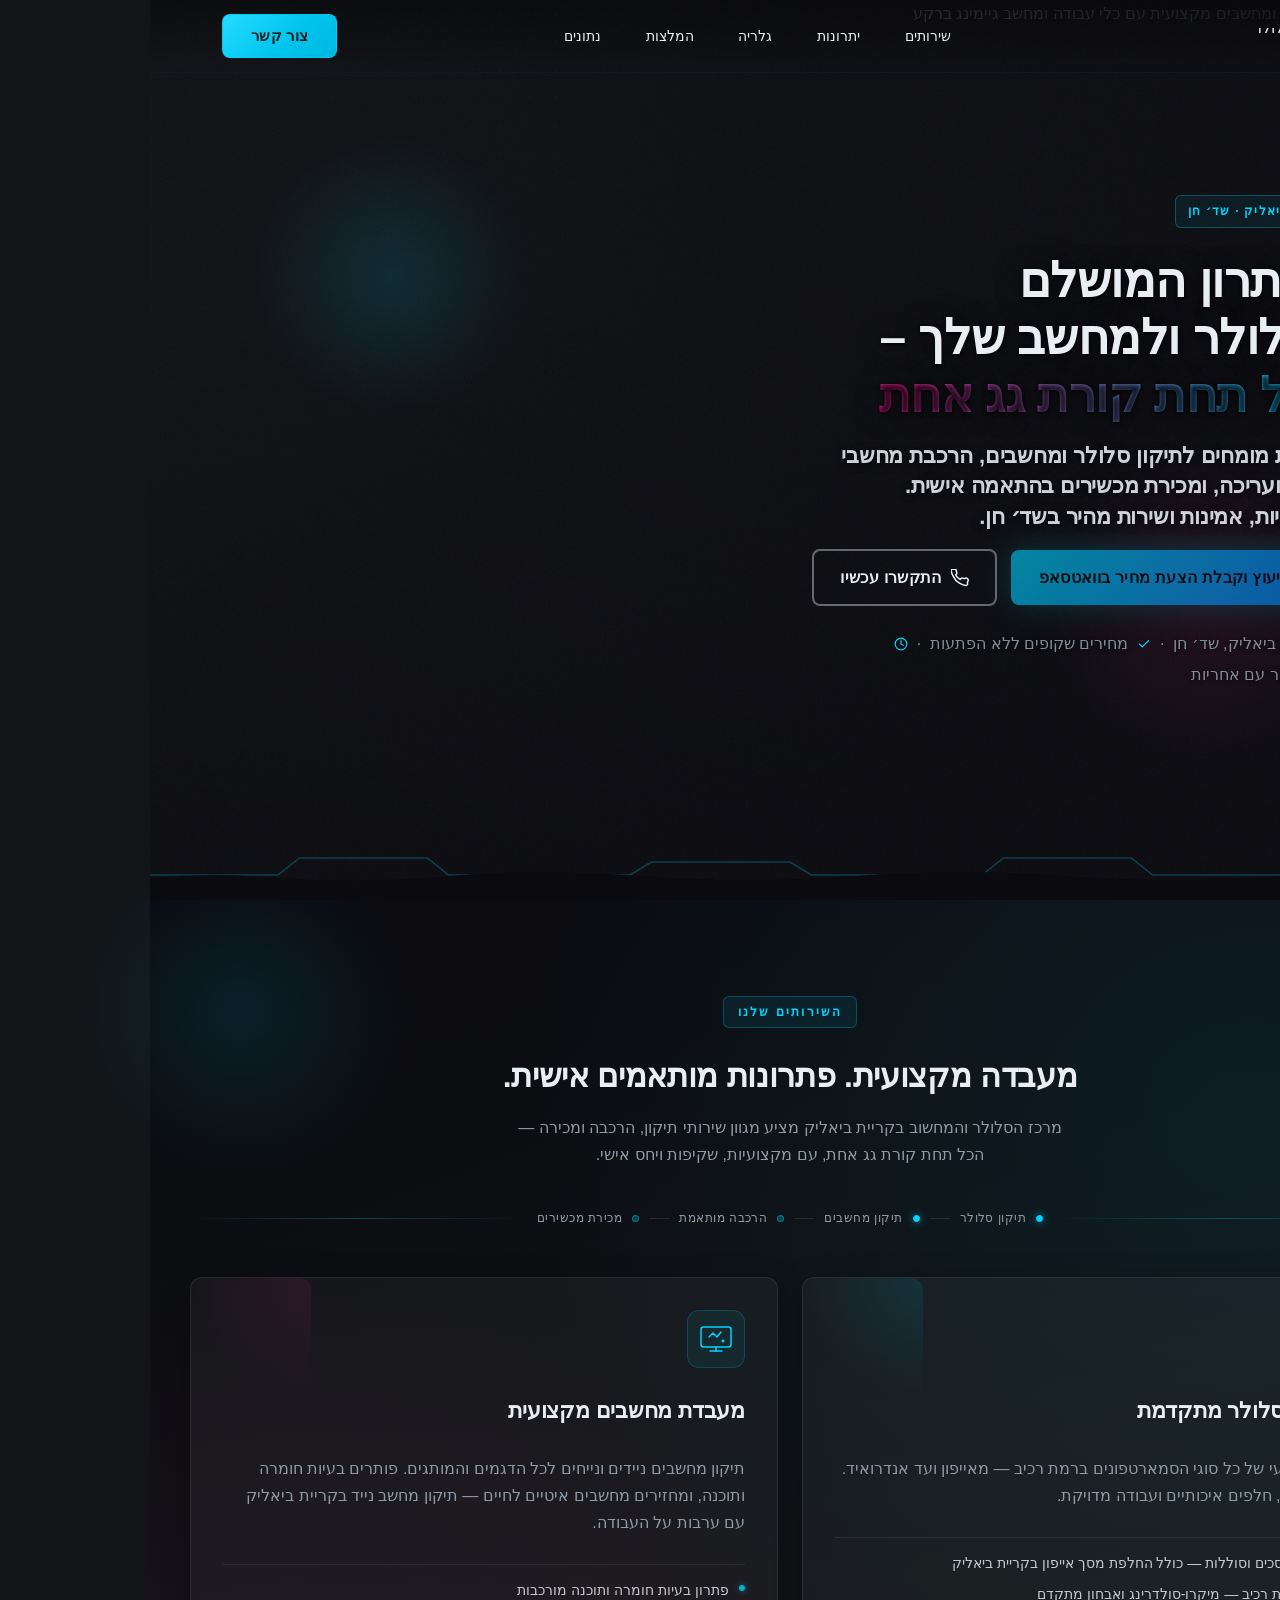
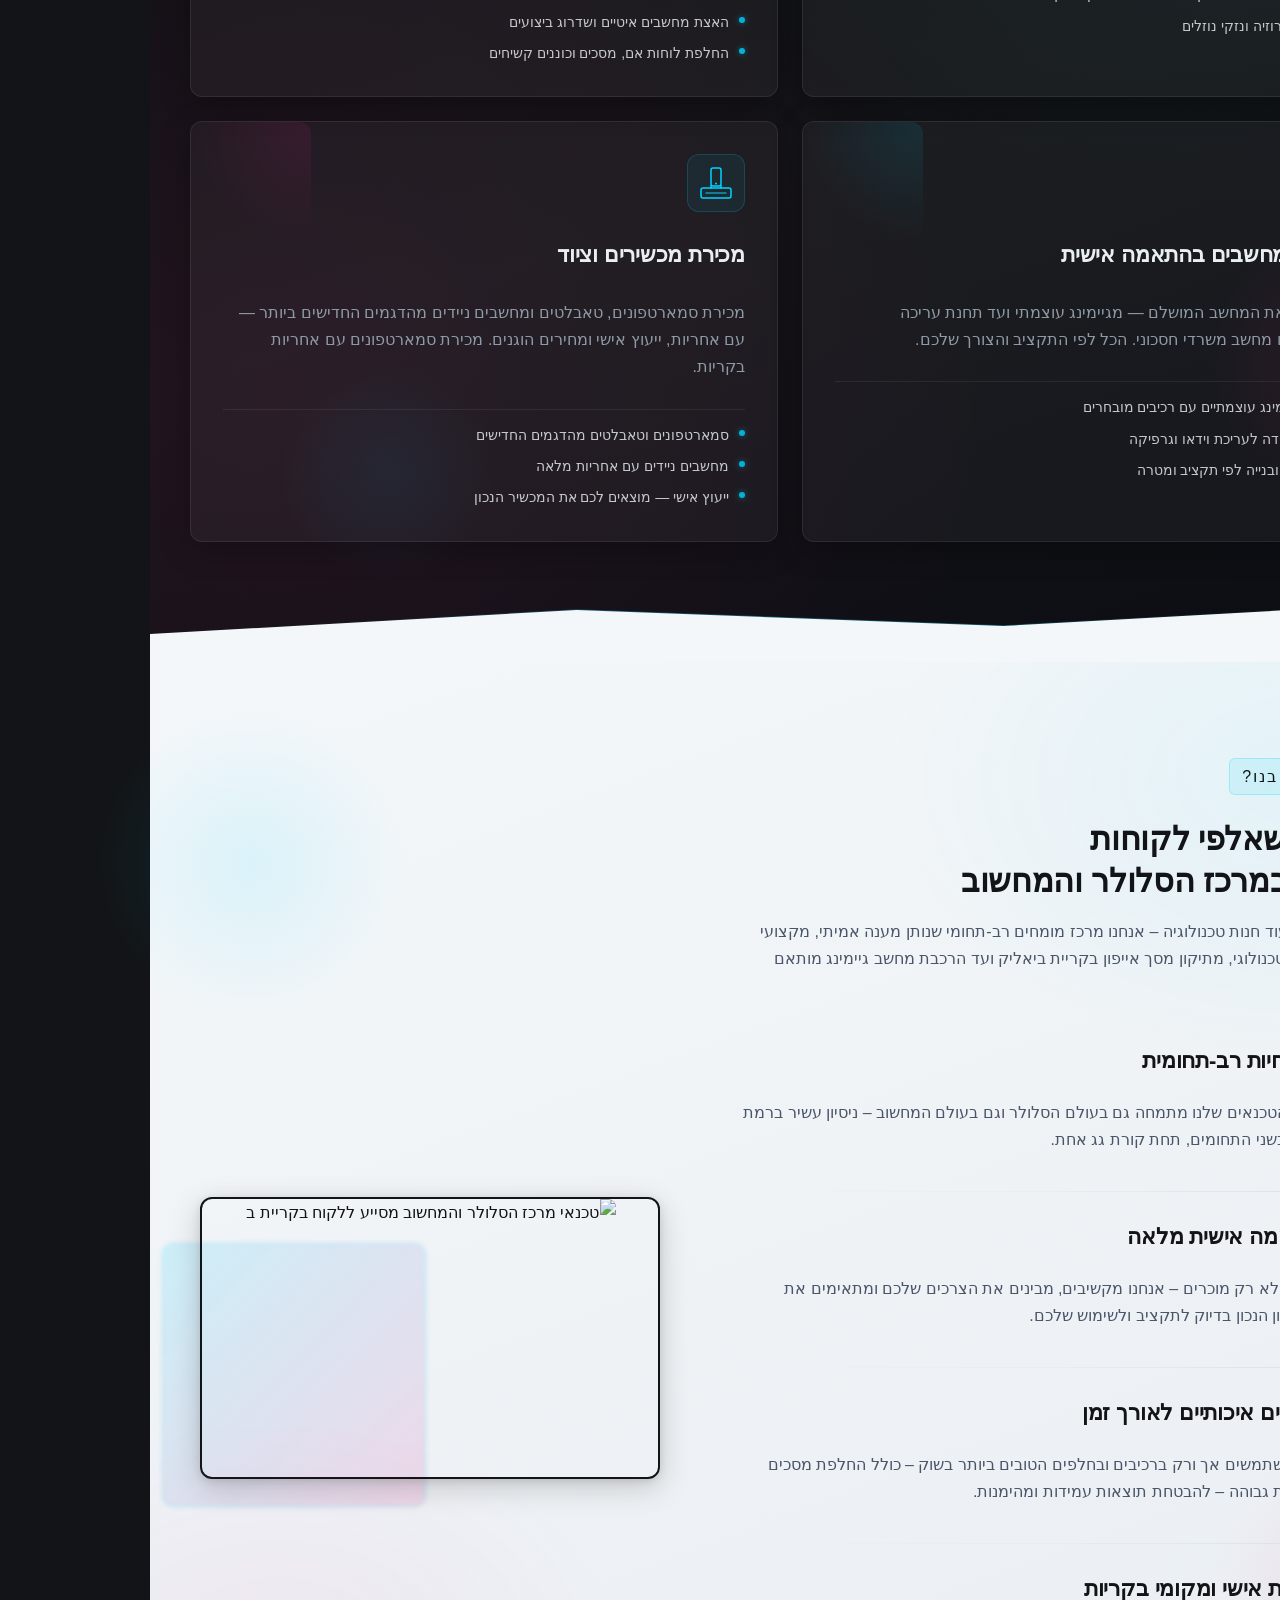
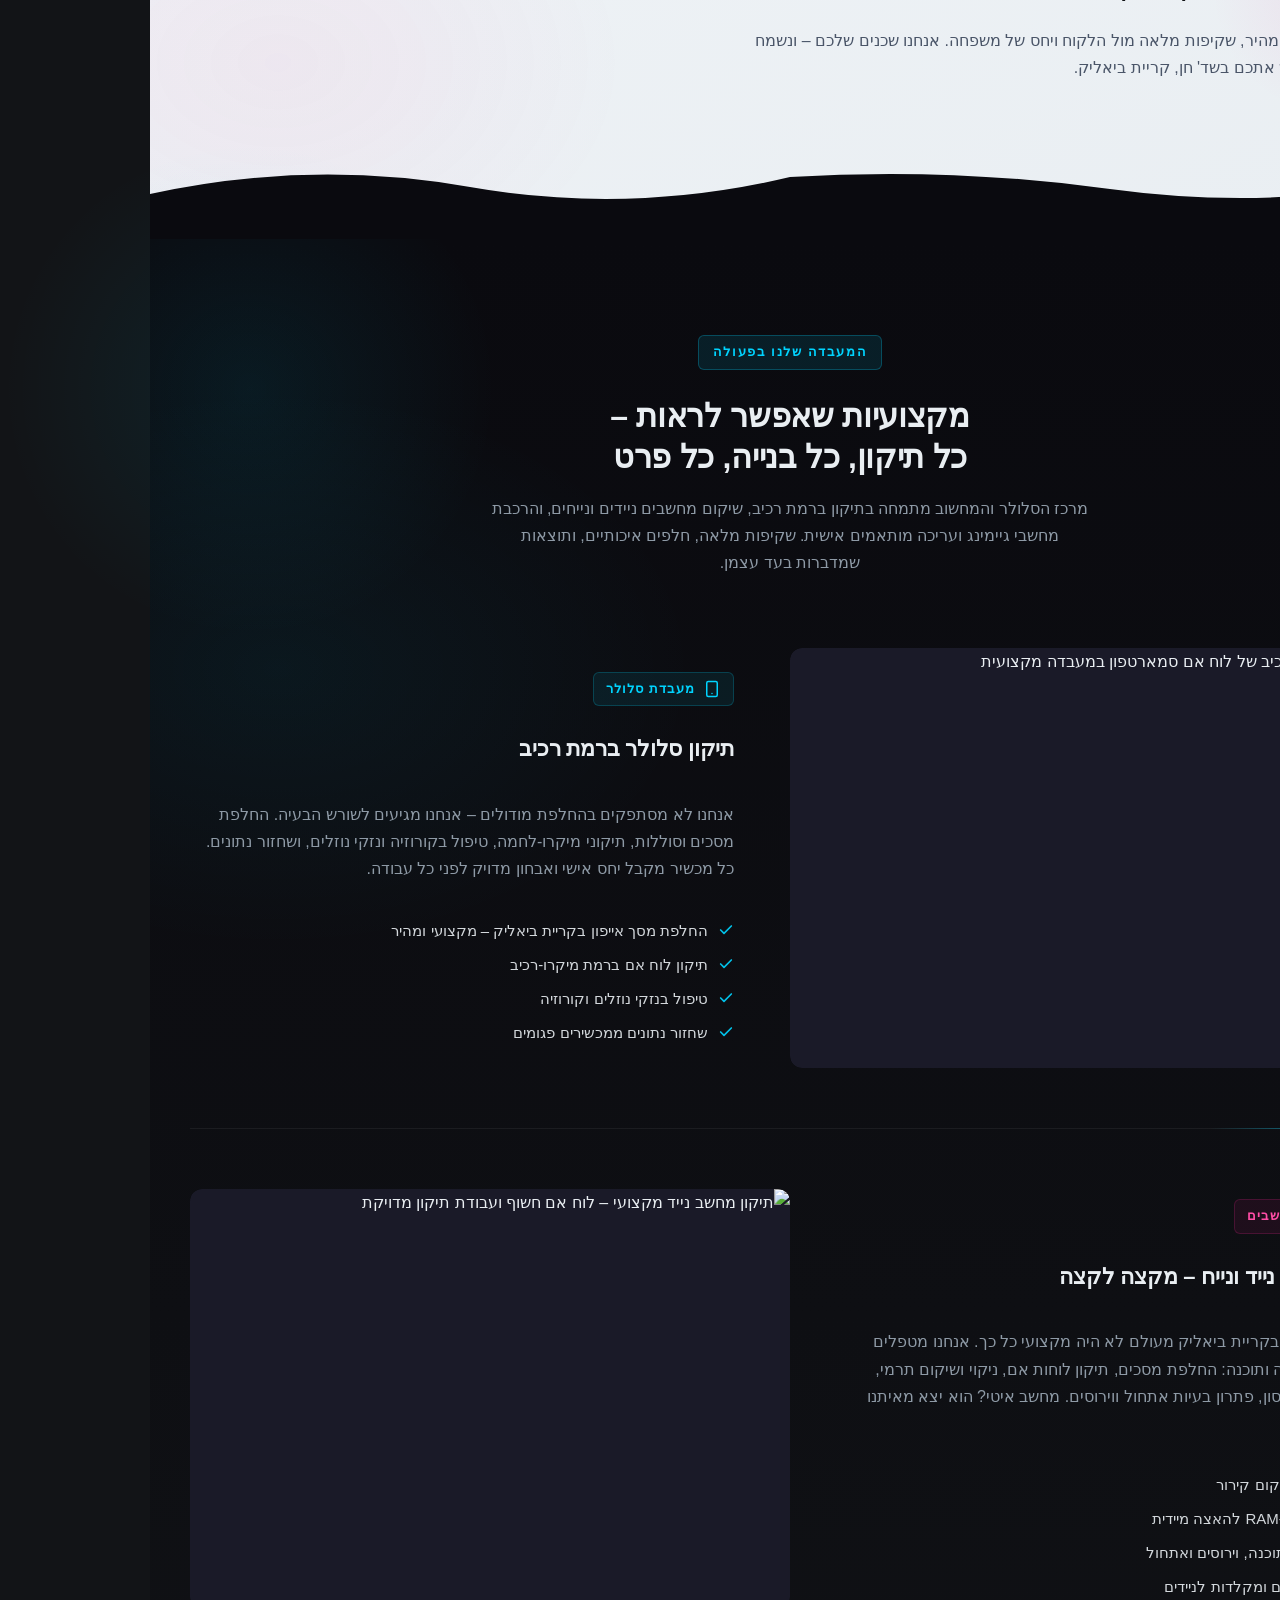
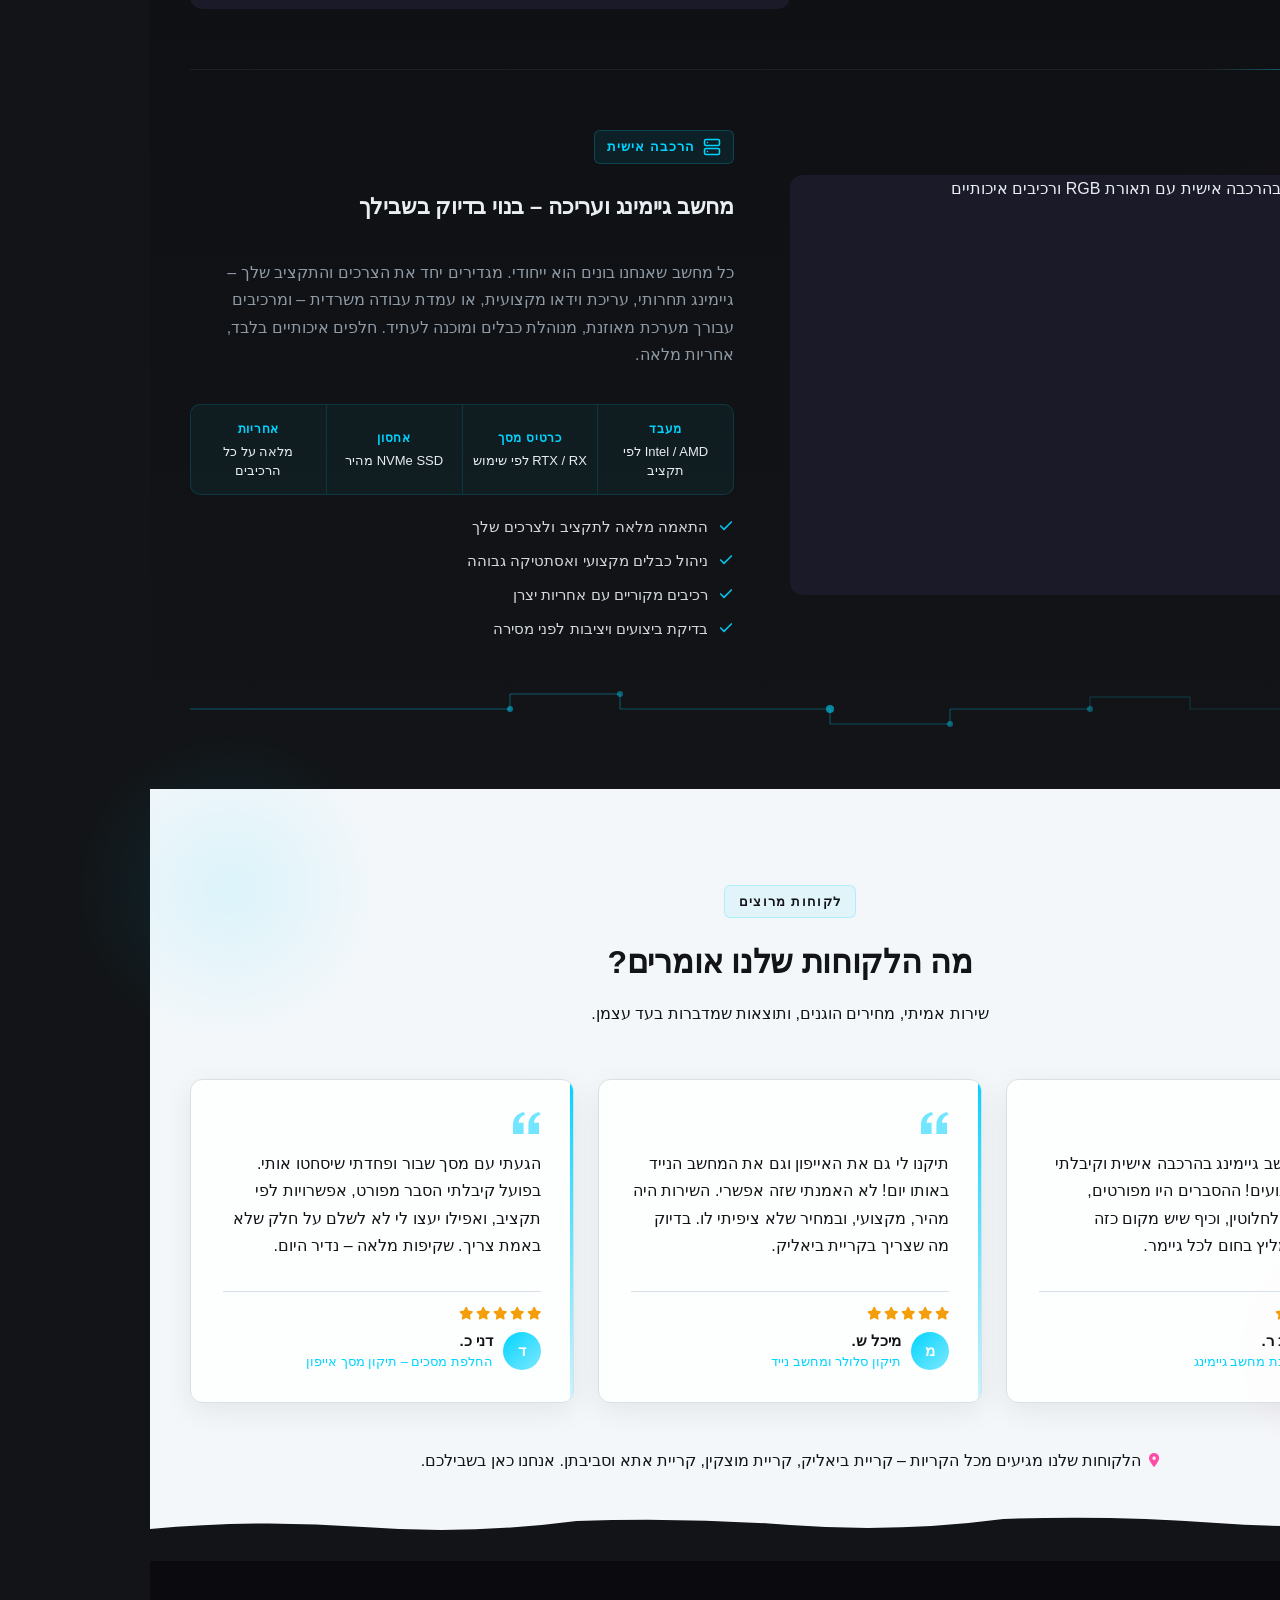
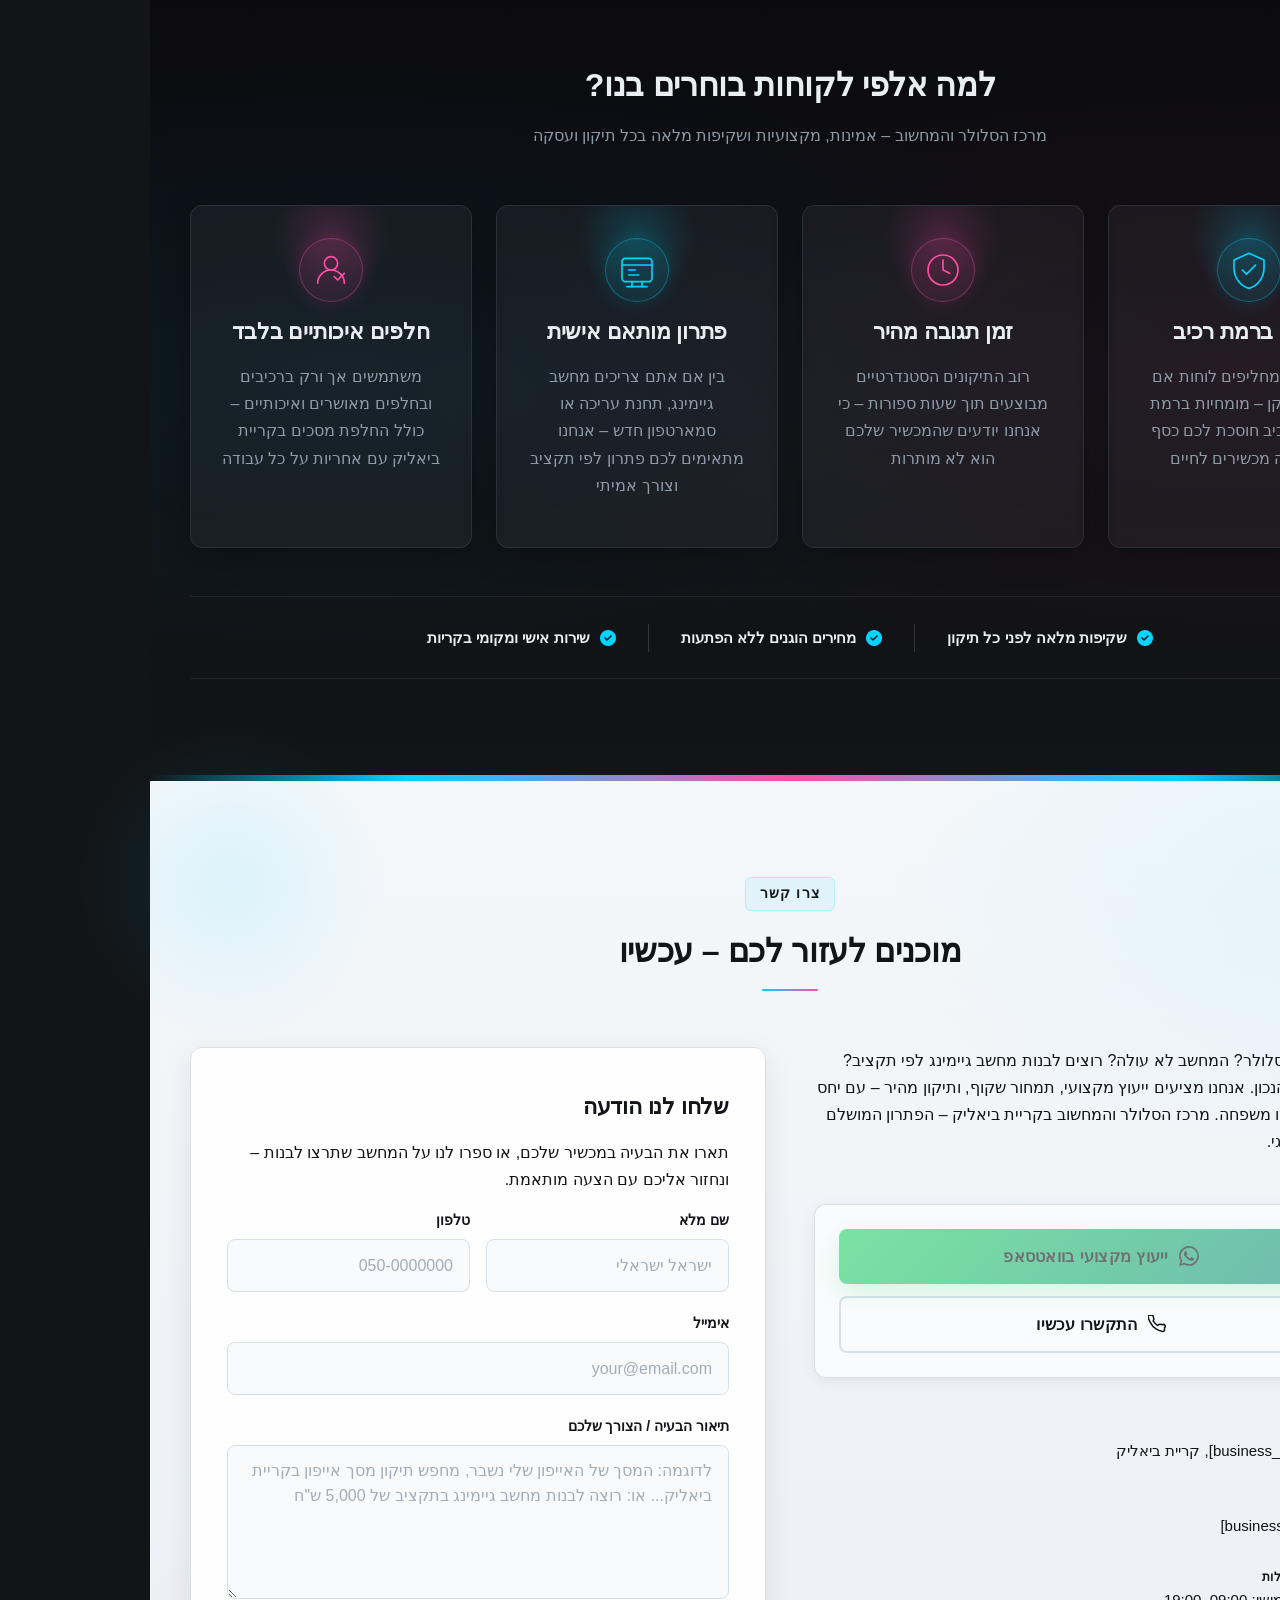
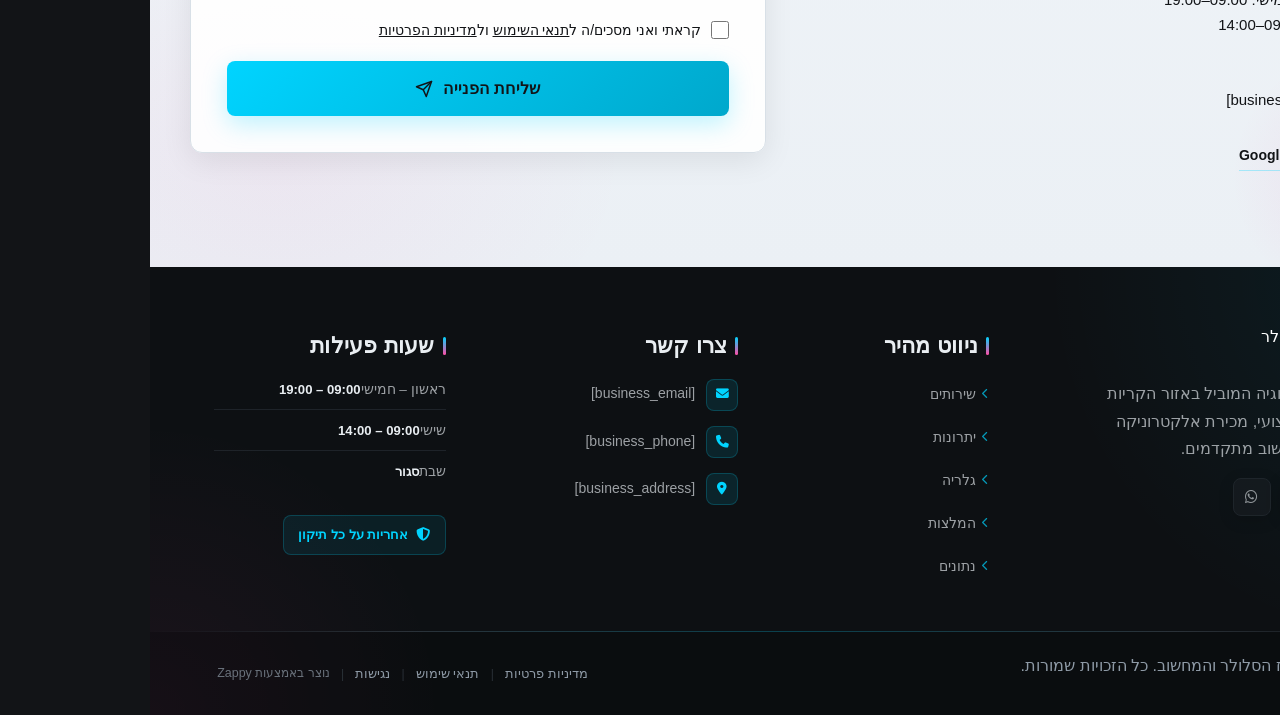
==== commit 014ca913: "Incremental sync: 1 page(s) — update_image" ====
--- a/public/index.html
+++ b/public/index.html
@@ -1 +1 @@
-<!doctype html><html dir="rtl" lang="he"><head><meta charset="UTF-8"><meta content="width=device-width,initial-scale=1" name="viewport"><meta content="index, follow" name="robots"><title>החלפת מסכים — מרכז הסלולר והמחשוב</title><meta content="A multi-disciplinary tech service center located in Kiryat Bialik, Israel, specializing in both mobile and computer repair, custom PC builds for gaming and prof" name="description"><meta content="החלפת מסכים, תיקון מסך אייפון קריית ביאליק, תיקון מחשב נייד קריית ביאליק, מכירת סמארטפונים עם אחריות קריות" name="keywords"><link href="/assets/favicon.ico" rel="icon" type="image/x-icon"><link href="/assets/favicon-16x16.png" rel="icon" type="image/png" sizes="16x16"><link href="/assets/favicon-32x32.png" rel="icon" type="image/png" sizes="32x32"><link href="/assets/favicon-48x48.png" rel="icon" type="image/png" sizes="48x48"><link href="/assets/favicon-192x192.png" rel="icon" type="image/png" sizes="192x192"><link href="/assets/favicon-512x512.png" rel="icon" type="image/png" sizes="512x512"><link href="/assets/apple-touch-icon.png" rel="apple-touch-icon"><script>!function(){"use strict";var t="596f2b6d-0e9f-4a95-96ef-110c9176f6aa",e="https://api.zappy5.com/api/analytics/track",a=18e5,n=2592e6,o=!0,i=!0,r=!0;var s=function(){var e="zappy_visitor_"+t,a=null;try{if(a=localStorage.getItem(e)){var o=JSON.parse(a),i=Date.now();if(i-o.created<n)return o.lastSeen=i,localStorage.setItem(e,JSON.stringify(o)),o.id}}catch(t){console.warn("Zappy Analytics: LocalStorage not available")}var r="zv_"+Date.now()+"_"+Math.random().toString(36).substr(2,9);try{localStorage.setItem(e,JSON.stringify({id:r,created:Date.now(),lastSeen:Date.now()}))}catch(t){}return r}(),c=function(){var e="zappy_session_"+t,n=null;try{if(n=sessionStorage.getItem(e)){var o=JSON.parse(n),i=Date.now();if(i-o.timestamp<a)return o.timestamp=i,sessionStorage.setItem(e,JSON.stringify(o)),o.id}}catch(t){console.warn("Zappy Analytics: SessionStorage not available")}var r="zs_"+Date.now()+"_"+Math.random().toString(36).substr(2,9);try{sessionStorage.setItem(e,JSON.stringify({id:r,timestamp:Date.now()}))}catch(t){}return r}();function l(a,n){n=n||{};var o={website_id:t,event_type:a,page_path:window.location.pathname,referrer:document.referrer||"direct",visitor_id:s,session_id:c,metadata:n};if(navigator.sendBeacon){var i=new Blob([JSON.stringify(o)],{type:"application/json"});navigator.sendBeacon(e,i)}else fetch(e,{method:"POST",headers:{"Content-Type":"application/json"},body:JSON.stringify(o),keepalive:!0}).catch(function(t){console.warn("Zappy Analytics: Failed to track event",t)})}o&&l("pageview",{title:document.title,url:window.location.href}),i&&document.addEventListener("click",function(t){var e=t.target;if("BUTTON"===e.tagName||e.closest("button")){var a="BUTTON"===e.tagName?e:e.closest("button");l("click",{element:"button",text:a.textContent.trim().substring(0,100),id:a.id||null,class:a.className||null})}else if("A"===e.tagName||e.closest("a")){var n="A"===e.tagName?e:e.closest("a");l("navigation",{element:"link",text:n.textContent.trim().substring(0,100),href:n.href,external:n.hostname!==window.location.hostname})}},!0),r&&document.addEventListener("submit",function(t){var e=t.target;l("form_submit",{form_id:e.id||null,form_name:e.name||null,form_action:e.action||null,form_method:e.method||"GET"})},!0);var d=Date.now();window.addEventListener("beforeunload",function(){l("page_unload",{time_on_page:Math.floor((Date.now()-d)/1e3),page_path:window.location.pathname})}),window.zappyAnalytics={track:l,getVisitorId:function(){return s},getSessionId:function(){return c}}}()</script><meta content="החלפת מסכים — מרכז הסלולר והמחשוב" property="og:title"><meta content="A multi-disciplinary tech service center located in Kiryat Bialik, Israel, specializing in both mobile and computer repair, custom PC builds for gaming and prof" property="og:description"><meta content="summary_large_image" name="twitter:card"><meta content="החלפת מסכים — מרכז הסלולר והמחשוב" name="twitter:title"><meta content="A multi-disciplinary tech service center located in Kiryat Bialik, Israel, specializing in both mobile and computer repair, custom PC builds for gaming and prof" name="twitter:description"><meta content="website" property="og:type"><meta content="he_IL" property="og:locale"><link href="https://cdnjs.cloudflare.com/ajax/libs/font-awesome/6.4.0/css/all.min.css" rel="stylesheet"><link href="/assets/favicon.ico" rel="icon" type="image/x-icon"><link href="/assets/favicon-16x16.png" rel="icon" type="image/png" sizes="16x16"><link href="/assets/favicon-32x32.png" rel="icon" type="image/png" sizes="32x32"><link href="/assets/favicon-48x48.png" rel="icon" type="image/png" sizes="48x48"><link href="/assets/favicon-192x192.png" rel="icon" type="image/png" sizes="192x192"><link href="/assets/favicon-512x512.png" rel="icon" type="image/png" sizes="512x512"><link href="/assets/apple-touch-icon.png" rel="apple-touch-icon"><link href="https://cdn.jsdelivr.net/npm/vanilla-cookieconsent@3/dist/cookieconsent.css" rel="stylesheet"><script src="https://cdn.jsdelivr.net/npm/vanilla-cookieconsent@3/dist/cookieconsent.umd.js"></script><script src="https://cdn.jsdelivr.net/gh/mickidum/acc_toolbar/acctoolbar/acctoolbar.min.js"></script><link href="/styles.css" rel="stylesheet"><style id="zappy-dropdown-submenu-styles">#navMenu li:has(.sub-menu),.nav-menu li:has(.sub-menu),.navbar li:has(.sub-menu),nav li:has(.sub-menu){position:relative}#navMenu .sub-menu,.nav-menu .sub-menu,.navbar .sub-menu,nav .sub-menu{display:block!important;position:absolute!important;top:100%;left:0;min-width:220px;background:#fff;border-radius:8px;box-shadow:0 8px 25px rgba(0,0,0,.15);padding:8px 0;opacity:0;visibility:hidden;transform:translateY(10px);transition:all .3s ease;z-index:1000;list-style:none;pointer-events:none}#navMenu li:hover>.sub-menu,.nav-menu li:hover>.sub-menu,.navbar li:hover>.sub-menu,nav li:hover>.sub-menu{opacity:1!important;visibility:visible!important;transform:translateY(0)!important;pointer-events:auto!important}.sub-menu li{list-style:none;margin:0;padding:0}.sub-menu a{display:block!important;padding:10px 16px!important;color:var(--text-dark,#333)!important;font-weight:500;text-decoration:none;white-space:nowrap;transition:background-color .2s}.sub-menu .zappy-nav-child>a{padding-left:28px!important;font-size:.9em!important;opacity:.85!important}[dir=rtl] .sub-menu .zappy-nav-child>a,html[lang=ar] .sub-menu .zappy-nav-child>a,html[lang=he] .sub-menu .zappy-nav-child>a{padding-left:10px!important;padding-right:28px!important}.sub-menu .zappy-nav-parent>a{font-weight:600!important}.sub-menu a:hover{background-color:#f5f5f5}[dir=rtl] .nav-menu .sub-menu,[dir=rtl] .navbar .sub-menu,[dir=rtl] nav .sub-menu,html[lang=ar] .nav-menu .sub-menu,html[lang=ar] .navbar .sub-menu,html[lang=ar] nav .sub-menu,html[lang=he] .nav-menu .sub-menu,html[lang=he] .navbar .sub-menu,html[lang=he] nav .sub-menu{left:auto!important;right:0!important}.sub-menu:empty,.sub-menu:not(:has(li)):not(:has(> a)),.sub-menu:not(:has(li:not(.zappy-hidden-menu-item))):not(:has(> a)){display:none!important;opacity:0!important;visibility:hidden!important;pointer-events:none!important}li:has(.menu-group-title):hover>.sub-menu{opacity:1!important;visibility:visible!important;transform:translateY(0)!important;pointer-events:auto!important}#navMenu>li>.menu-group-title,.nav-menu>li>.menu-group-title{display:inline-block;padding:.5rem 1rem;cursor:default;user-select:none}@media (max-width:768px){#navMenu .sub-menu,.nav-menu .sub-menu,.navbar .sub-menu,nav .sub-menu{position:static!important;transform:none!important;box-shadow:none!important;background:0 0!important;max-height:0;overflow:hidden;opacity:0;visibility:hidden;transition:max-height .3s ease,opacity .3s ease;padding:0!important;border-radius:0!important}#navMenu .sub-menu.mobile-expanded,.nav-menu .sub-menu.mobile-expanded,.navbar .sub-menu.mobile-expanded{max-height:none!important;overflow-y:visible!important;opacity:1!important;visibility:visible!important;padding:8px 0 8px 16px!important}[dir=rtl] .sub-menu.mobile-expanded,html[lang=he] .sub-menu.mobile-expanded{padding:8px 16px 8px 0!important}#navMenu li:hover>.sub-menu,.nav-menu li:hover>.sub-menu,.navbar li:hover>.sub-menu,nav li:hover>.sub-menu{opacity:0;visibility:hidden;pointer-events:none}#navMenu li>.sub-menu.mobile-expanded,.nav-menu li>.sub-menu.mobile-expanded,.navbar li>.sub-menu.mobile-expanded,nav li>.sub-menu.mobile-expanded{opacity:1!important;visibility:visible!important;pointer-events:auto!important}#navMenu li:has(.sub-menu),.nav-menu li:has(.sub-menu),.navbar li:has(.sub-menu),nav li:has(.sub-menu){display:flex!important;flex-wrap:wrap!important;align-items:center!important;position:relative!important;min-height:44px!important}#navMenu li:has(.sub-menu)>a,.nav-menu li:has(.sub-menu)>a,.navbar li:has(.sub-menu)>a,nav li:has(.sub-menu)>a{flex:1!important;min-width:0!important}#navMenu li:has(.sub-menu)>.menu-group-title,.nav-menu li:has(.sub-menu)>.menu-group-title,.navbar li:has(.sub-menu)>.menu-group-title,nav li:has(.sub-menu)>.menu-group-title{flex:1!important;min-width:0!important;padding:0!important;line-height:inherit!important}#navMenu li:has(.sub-menu)>.sub-menu,.nav-menu li:has(.sub-menu)>.sub-menu,.navbar li:has(.sub-menu)>.sub-menu,nav li:has(.sub-menu)>.sub-menu{flex-basis:100%!important;width:100%!important}#navMenu li:has(.sub-menu)>a [class*=arrow],#navMenu li:has(.sub-menu)>a [class*=chevron],.nav-menu li:has(.sub-menu)>a .fa-angle-down,.nav-menu li:has(.sub-menu)>a .fa-chevron-down,.nav-menu li:has(.sub-menu)>a [class*=arrow],.nav-menu li:has(.sub-menu)>a [class*=chevron],nav li:has(.sub-menu)>a [class*=arrow],nav li:has(.sub-menu)>a [class*=chevron]{display:none!important;visibility:hidden!important}.mobile-submenu-toggle{display:flex!important;align-items:center!important;justify-content:center!important;width:44px!important;height:auto!important;background:0 0!important;border:none!important;cursor:pointer!important;color:var(--text-light)!important;position:static!important;flex-shrink:0!important;align-self:stretch!important;z-index:2!important;padding:0!important;margin:0!important}.mobile-submenu-toggle::after{content:''!important;width:0!important;height:0!important;border-left:6px solid transparent!important;border-right:6px solid transparent!important;border-top:7px solid currentColor!important;transition:transform .3s ease!important}.mobile-submenu-toggle.expanded::after{transform:rotate(180deg)!important}.sub-menu a{padding:10px 0!important;display:block!important;color:var(--text-light)!important;white-space:normal!important}.sub-menu .zappy-nav-child>a{padding-left:28px!important;font-size:.9em!important;opacity:.85!important}[dir=rtl] .sub-menu .zappy-nav-child>a,html[lang=ar] .sub-menu .zappy-nav-child>a,html[lang=he] .sub-menu .zappy-nav-child>a{padding-left:0!important;padding-right:28px!important}.sub-menu .zappy-nav-parent>a{font-weight:600!important}#navMenu.active,.nav-menu.active{max-width:100vw!important;overflow-x:hidden!important;box-sizing:border-box!important}.navbar .sub-menu li a,.zappy-products-dropdown .sub-menu a,nav.navbar .sub-menu li a{color:var(--text-light)!important}}@media (min-width:769px){.mobile-submenu-toggle{display:none!important}}</style><style id="zappy-widget-visibility">#mic-access-tool-box,#mic-access-tool-general-button,#mic-init-access-tool #mic-access-tool-box,#mic-init-access-tool #mic-access-tool-general-button,#mic-init-access-tool .mic-access-tool-general-button,._access-icon,._access-menu,.mic-access-tool-box,.mic-access-tool-general-button,div[id*=mic-access-tool-box]{display:none!important;visibility:hidden!important;opacity:0!important;pointer-events:none!important}</style></head><body><nav class="navbar" dir="rtl"><button class="mobile-toggle" aria-label="Menu" id="mobileToggle"><svg viewBox="0 0 24 24" fill="none" height="24" width="24" class="hamburger-icon"><path d="M3 12h18M3 6h18M3 18h18" stroke="currentColor" stroke-linecap="round" stroke-width="2"></path></svg> <svg viewBox="0 0 24 24" fill="none" height="24" width="24" class="close-icon" style="display:none"><path d="M18 6L6 18M6 6l12 12" stroke="currentColor" stroke-linecap="round" stroke-width="2"></path></svg></button> <button class="phone-header-btn" aria-label="Call" data-phone="050-000-0000"><svg viewBox="0 0 24 24" fill="currentColor" height="20" width="20"><path d="M22 16.92v3a2 2 0 0 1-2.18 2 19.79 19.79 0 0 1-8.63-3.07 19.5 19.5 0 0 1-6-6 19.79 19.79 0 0 1-3.07-8.67A2 2 0 0 1 4.11 2h3a2 2 0 0 1 2 1.72 12.84 12.84 0 0 0 .7 2.81 2 2 0 0 1-.45 2.11L8.09 9.91a16 16 0 0 0 6 6l1.27-1.27a2 2 0 0 1 2.11-.45 12.84 12.84 0 0 0 2.81.7A2 2 0 0 1 22 16.92z"></path></svg></button><div class="nav-container"><div class="nav-right-group"><div class="nav-brand"><a href="/" class="logo-link"><img alt="מרכז הסלולר והמחשוב" src="/assets/logo.webp" class="logo"></a></div><ul class="nav-menu" id="navMenu"><li><a href="#services">שירותים</a></li><li><a href="#benefits">יתרונות</a></li><li><a href="#showcase">גלריה</a></li><li><a href="#testimonials">המלצות</a></li><li><a href="#stats">נתונים</a></li></ul></div><div class="nav-cta-container"><a href="#contact" class="nav-cta-btn">צור קשר</a></div></div></nav><script>window.addEventListener("load",function(){const e=document.querySelector(".navbar, nav, header");if(!e)return void console.log("[Navbar] Navbar element not found");let t=document.getElementById("mobileToggle")||document.querySelector(".mobile-toggle")||document.querySelector(".hamburger")||document.querySelector(".hamburger-menu")||document.querySelector(".menu-toggle")||document.querySelector(".burger-menu")||document.querySelector('[aria-label="Menu"]')||document.querySelector('[aria-label="תפריט"]');const o=document.querySelector(".phone-header-btn"),n=window.getComputedStyle(e);let r=n.backgroundColor;if(console.log("[Navbar] Initial navbar background:",r),"transparent"===r||"rgba(0, 0, 0, 0)"===r||r.startsWith("rgba")&&r.includes(", 0)")){const e=n.backgroundImage;if(e&&"none"!==e)console.log("[Navbar] Navbar has background image/gradient, using dark text"),r="rgb(240, 240, 240)";else{const e=window.getComputedStyle(document.body).backgroundColor;console.log("[Navbar] Navbar transparent, using body background:",e),r=e}}const i=r.match(/\d+/g);if(i&&i.length>=3){const e=(.299*parseInt(i[0])+.587*parseInt(i[1])+.114*parseInt(i[2]))/255;console.log("[Navbar] Mobile button colors preserved from Claude CSS (luminance:",e.toFixed(2)+")");const n=document.createElement("style");n.id="zappy-mobile-nav-fix";document.documentElement.lang;document.documentElement.dir,n.textContent='\n        /* Hide mobile buttons on desktop, show only on mobile */\n        @media (min-width: 769px) {\n          .mobile-toggle,\n          .phone-header-btn {\n            display: none !important;\n          }\n        }\n        \n        /* Show and position mobile buttons correctly on mobile */\n        @media (max-width: 768px) {\n          .mobile-toggle,\n          .phone-header-btn {\n            position: absolute !important;\n            top: 50% !important;\n            transform: translateY(-50%) !important;\n            z-index: 1001 !important;\n            display: flex !important;\n            align-items: center !important;\n            justify-content: center !important;\n            width: 36px !important;\n            height: 36px !important;\n            border-radius: 50% !important;\n            border: none !important;\n            cursor: pointer !important;\n            padding: 6px !important;\n            background: none !important;\n            color: var(--nav-text, var(--text-light)) !important;\n          }\n          \n          /* LTR positioning (default): hamburger LEFT, phone RIGHT */\n          html:not([dir="rtl"]):not([lang="he"]):not([lang="ar"]) .mobile-toggle,\n          html[dir="ltr"] .mobile-toggle {\n            left: 12px !important;\n            right: auto !important;\n          }\n          html:not([dir="rtl"]):not([lang="he"]):not([lang="ar"]) .phone-header-btn,\n          html[dir="ltr"] .phone-header-btn {\n            right: 12px !important;\n            left: auto !important;\n          }\n          \n          /* RTL positioning: hamburger RIGHT, phone LEFT */\n          html[dir="rtl"] .mobile-toggle,\n          html[lang="he"] .mobile-toggle,\n          html[lang="ar"] .mobile-toggle {\n            right: 12px !important;\n            left: auto !important;\n          }\n          html[dir="rtl"] .phone-header-btn,\n          html[lang="he"] .phone-header-btn,\n          html[lang="ar"] .phone-header-btn {\n            left: 12px !important;\n            right: auto !important;\n          }\n          \n          /* CRITICAL: Ensure nav-container has min-height on mobile */\n          /* All children are positioned absolutely/fixed on mobile, so height:auto collapses to 0 */\n          .nav-container {\n            min-height: 70px !important;\n            position: relative !important;\n          }\n          \n          /* Ensure SVG icons are properly sized and inherit color */\n          .mobile-toggle svg,\n          .phone-header-btn svg {\n            width: 24px !important;\n            height: 24px !important;\n            /* Don\'t force display - let JavaScript control hamburger/close toggle */\n          }\n          \n          /* Reset nav-cta-container on mobile - remove desktop box-shadow/padding */\n          /* that creates a visible ghost box when CTA button is hidden */\n          .nav-cta-container {\n            box-shadow: none !important;\n            padding: 0 !important;\n          }\n          \n          /* Hide nav-cta-container entirely on mobile when there\'s no lang-switcher */\n          /* (only the CTA button is inside, and it\'s hidden on mobile) */\n          .nav-cta-container:not(:has(.lang-switcher)) {\n            display: none !important;\n          }\n          \n          /* CRITICAL: Prevent hero image fade gradient from bleeding over headline text */\n          /* The .image-fade-gradient has bottom: -30px (extends below parent) */\n          /* On mobile stacked layout, this overlaps the h1 text below the image */\n          .hero-image-column {\n            overflow: hidden !important;\n          }\n          .image-fade-gradient {\n            bottom: 0 !important;\n          }\n          \n          /* Hide desktop language switcher on mobile - hamburger menu handles it */\n          /* High specificity to override stored CSS */\n          .lang-switcher,\n          .nav-cta-container .lang-switcher,\n          .nav-container .lang-switcher,\n          .navbar .lang-switcher,\n          .navbar .nav-cta-container .lang-switcher {\n            display: none !important;\n          }\n        }\n      ';const r=document.getElementById("zappy-mobile-nav-fix");r&&r.remove(),document.head.appendChild(n),console.log("[Navbar] Critical CSS injected for mobile nav positioning");const l=window.innerWidth<=768;if(t){const e=t.querySelector(".hamburger-icon"),o=t.querySelector(".close-icon");e&&(e.style.setProperty("width","24px","important"),e.style.setProperty("height","24px","important"),e.style.setProperty("display","block","important")),o&&(o.style.setProperty("width","24px","important"),o.style.setProperty("height","24px","important"),o.style.setProperty("display","none","important")),l?(t.style.setProperty("position","absolute","important"),t.style.setProperty("top","50%","important"),t.style.setProperty("transform","translateY(-50%)","important"),t.style.setProperty("z-index","1001","important"),t.style.removeProperty("left"),t.style.removeProperty("right"),console.log("[Navbar] Mobile toggle positioning applied (mobile viewport)")):(t.style.removeProperty("position"),t.style.removeProperty("top"),t.style.removeProperty("transform"),t.style.removeProperty("z-index"),t.style.removeProperty("left"),t.style.removeProperty("right"),console.log("[Navbar] Desktop viewport - cleared mobile toggle inline positioning"))}if(o){const e=o.querySelector("svg");e&&(e.style.width="24px",e.style.height="24px",e.setAttribute("width","24"),e.setAttribute("height","24")),l?(o.style.setProperty("position","absolute","important"),o.style.setProperty("top","50%","important"),o.style.setProperty("transform","translateY(-50%)","important"),o.style.setProperty("z-index","1001","important"),o.style.removeProperty("left"),o.style.removeProperty("right"),console.log("[Navbar] Phone button positioning applied (mobile viewport)")):(o.style.removeProperty("position"),o.style.removeProperty("top"),o.style.removeProperty("transform"),o.style.removeProperty("z-index"),o.style.removeProperty("left"),o.style.removeProperty("right"),console.log("[Navbar] Desktop viewport - cleared phone button inline positioning"))}}else console.log("[Navbar] Could not parse background color:",r);t=document.getElementById("mobileToggle")||document.querySelector(".mobile-toggle")||document.querySelector(".hamburger")||document.querySelector(".hamburger-menu")||document.querySelector(".menu-toggle")||document.querySelector(".burger-menu")||document.querySelector('[aria-label="Menu"]')||document.querySelector('[aria-label="תפריט"]');const l=document.getElementById("navMenu")||document.querySelector(".nav-menu")||document.querySelector(".nav-links")||document.querySelector("nav ul:not(.submenu)");if(!t||!l)return void console.log("[Navbar] Mobile toggle or menu not found:",{toggle:!!t,menu:!!l});l.id||(l.id="navMenu"),console.log("[Navbar] Initializing mobile menu...");const a=t.cloneNode(!0);t.parentNode.replaceChild(a,t),a.addEventListener("click",function(e){e.preventDefault(),e.stopPropagation();const t=this.querySelector(".hamburger-icon"),o=this.querySelector(".close-icon");l.classList.contains("active")?(l.classList.remove("active"),t&&t.style.setProperty("display","block","important"),o&&o.style.setProperty("display","none","important"),document.body.style.overflow="",console.log("[Navbar] Menu closed")):(l.classList.add("active"),t&&t.style.setProperty("display","none","important"),o&&o.style.setProperty("display","block","important"),document.body.style.overflow="hidden",console.log("[Navbar] Menu opened"))}),l.querySelectorAll("a").forEach(function(e){e.addEventListener("click",function(){if("#"===this.getAttribute("href"))return;const e=a.querySelector(".hamburger-icon"),t=a.querySelector(".close-icon");l.classList.remove("active"),e&&e.style.setProperty("display","block","important"),t&&t.style.setProperty("display","none","important"),document.body.style.overflow="",console.log("[Navbar] Menu closed (link clicked)")})});var s=l.querySelectorAll(".dropdown-toggle");s.forEach(function(e){e.addEventListener("click",function(e){e.preventDefault(),e.stopPropagation();var t=this.closest(".nav-dropdown");t&&(t.parentNode.querySelectorAll(".nav-dropdown.open").forEach(function(e){e!==t&&e.classList.remove("open")}),t.classList.toggle("open"),console.log("[Navbar] Dropdown toggled:",t.classList.contains("open")?"open":"closed"))})}),document.addEventListener("click",function(e){e.target.closest(".nav-dropdown")||document.querySelectorAll(".nav-dropdown.open").forEach(function(e){e.classList.remove("open")})}),console.log("[Navbar] Dropdown handlers initialized for "+s.length+" dropdowns"),o&&o.addEventListener("click",function(){const e=document.querySelectorAll('a[href^="tel:"]'),t=e.length>0?e[0].getAttribute("href").replace("tel:",""):"[business_phone]";window.location.href="tel:"+t,console.log("[Navbar] Phone button clicked")}),console.log("[Navbar] Mobile menu initialized successfully");const p=function(){const e=document.querySelector(".whatsapp-float");e&&(window.innerWidth>=769?(e.style.setProperty("display","none","important"),e.style.setProperty("visibility","hidden","important"),e.style.setProperty("opacity","0","important"),e.style.setProperty("pointer-events","none","important"),console.log("[WhatsApp] Button hidden on desktop")):(e.style.removeProperty("display"),e.style.removeProperty("visibility"),e.style.removeProperty("opacity"),e.style.removeProperty("pointer-events"),console.log("[WhatsApp] Button visible on mobile")))};let c;p(),window.addEventListener("resize",function(){clearTimeout(c),c=setTimeout(p,100)})})</script><main><section class="index-hero-section" data-layout-spec="בית-hero" dir="rtl" id="hero" data-hero-type="fullscreen-scrim"><div class="index-hero-bg-wrapper"><img alt="מעבדת תיקון סלולר ומחשבים מקצועית עם כלי עבודה ומחשב גיימינג ברקע" src="/assets/site-index-hero-image-1.webp" data-context="Dramatic cinematic repair lab environment: close-up of an opened smartphone with visible circuit board and precision tweezers, a disassembled laptop motherboard glowing with cyan LED light, professional repair tools arranged on a dark workbench, and a custom gaming PC with RGB lighting glowing in the background depth of field. Dark graphite tones with electric cyan and magenta accent glows. Photorealistic, high-end tech studio atmosphere, Kiryat Bialik Israel repair center." data-placeholder="index-hero-image-1" height="700" width="1200" class="index-hero-bg-img" data-hero-bg="true"></div><div class="index-hero-scrim" aria-hidden="true"></div><div class="index-hero-circuit-grid" aria-hidden="true"></div><div class="index-hero-cyan-orb" aria-hidden="true"></div><div class="index-hero-magenta-orb" aria-hidden="true"></div><div class="index-hero-container"><div class="index-hero-content"><span class="index-hero-label">קריית ביאליק · שד׳ חן</span><h1 class="index-hero-h1">הפתרון המושלם<br>לסלולר ולמחשב שלך –<br><span class="index-hero-gradient-text">הכל תחת קורת גג אחת</span></h1><h3 class="index-hero-subtitle">מעבדת מומחים לתיקון סלולר ומחשבים, הרכבת מחשבי גיימינג ועריכה, ומכירת מכשירים בהתאמה אישית. מקצועיות, אמינות ושירות מהיר בשד׳ חן.</h3><div class="index-hero-ctas"><a href="https://wa.me/[whatsapp_handle]" class="index-hero-btn-primary" target="_blank" rel="noopener"><svg viewBox="0 0 24 24" aria-hidden="true" fill="currentColor" height="20" width="20" data-element-type="icon" data-icon-type="svg" xmlns="http://www.w3.org/2000/svg"><path d="M17.472 14.382c-.297-.149-1.758-.867-2.03-.967-.273-.099-.471-.148-.67.15-.197.297-.767.966-.94 1.164-.173.199-.347.223-.644.075-.297-.15-1.255-.463-2.39-1.475-.883-.788-1.48-1.761-1.653-2.059-.173-.297-.018-.458.13-.606.134-.133.298-.347.446-.52.149-.174.198-.298.298-.497.099-.198.05-.371-.025-.52-.075-.149-.669-1.612-.916-2.207-.242-.579-.487-.5-.669-.51-.173-.008-.371-.01-.57-.01-.198 0-.52.074-.792.372-.272.297-1.04 1.016-1.04 2.479 0 1.462 1.065 2.875 1.213 3.074.149.198 2.096 3.2 5.077 4.487.709.306 1.262.489 1.694.625.712.227 1.36.195 1.871.118.571-.085 1.758-.719 2.006-1.413.248-.694.248-1.289.173-1.413-.074-.124-.272-.198-.57-.347m-5.421 7.403h-.004a9.87 9.87 0 01-5.031-1.378l-.361-.214-3.741.982.998-3.648-.235-.374a9.86 9.86 0 01-1.51-5.26c.001-5.45 4.436-9.884 9.888-9.884 2.64 0 5.122 1.03 6.988 2.898a9.825 9.825 0 012.893 6.994c-.003 5.45-4.437 9.884-9.885 9.884m8.413-18.297A11.815 11.815 0 0012.05 0C5.495 0 .16 5.335.157 11.892c0 2.096.547 4.142 1.588 5.945L.057 24l6.305-1.654a11.882 11.882 0 005.683 1.448h.005c6.554 0 11.89-5.335 11.893-11.893a11.821 11.821 0 00-3.48-8.413z"></path></svg> ייעוץ וקבלת הצעת מחיר בוואטסאפ </a><a href="tel:[business_phone]" class="index-hero-btn-secondary"><svg viewBox="0 0 24 24" aria-hidden="true" fill="none" height="18" width="18" data-element-type="icon" data-icon-type="svg" stroke="currentColor" stroke-linecap="round" stroke-linejoin="round" stroke-width="2" xmlns="http://www.w3.org/2000/svg"><path d="M22 16.92v3a2 2 0 01-2.18 2 19.79 19.79 0 01-8.63-3.07A19.5 19.5 0 013.07 9.81a19.79 19.79 0 01-3.07-8.67A2 2 0 012 .18h3a2 2 0 012 1.72c.127.96.361 1.903.7 2.81a2 2 0 01-.45 2.11L6.09 7.91a16 16 0 006 6l1.27-1.27a2 2 0 012.11-.45c.907.339 1.85.573 2.81.7A2 2 0 0122 16.92z"></path></svg> התקשרו עכשיו</a></div><p class="index-hero-trust"><svg viewBox="0 0 24 24" aria-hidden="true" fill="currentColor" height="14" width="14" data-element-type="icon" data-icon-type="svg" xmlns="http://www.w3.org/2000/svg" style="display:inline;vertical-align:middle;margin-inline-end:5px;color:var(--primary)"><path d="M12 2C8.13 2 5 5.13 5 9c0 5.25 7 13 7 13s7-7.75 7-13c0-3.87-3.13-7-7-7zm0 9.5c-1.38 0-2.5-1.12-2.5-2.5s1.12-2.5 2.5-2.5 2.5 1.12 2.5 2.5-1.12 2.5-2.5 2.5z"></path></svg> קריית ביאליק, שד׳ חן &nbsp;·&nbsp; <svg viewBox="0 0 24 24" aria-hidden="true" fill="none" height="14" width="14" data-element-type="icon" data-icon-type="svg" stroke="currentColor" stroke-linecap="round" stroke-linejoin="round" stroke-width="2" xmlns="http://www.w3.org/2000/svg" style="display:inline;vertical-align:middle;margin-inline-end:5px;color:var(--primary)"><polyline points="20 6 9 17 4 12"></polyline></svg> מחירים שקופים ללא הפתעות &nbsp;·&nbsp; <svg viewBox="0 0 24 24" aria-hidden="true" fill="none" height="14" width="14" data-element-type="icon" data-icon-type="svg" stroke="currentColor" stroke-linecap="round" stroke-linejoin="round" stroke-width="2" xmlns="http://www.w3.org/2000/svg" style="display:inline;vertical-align:middle;margin-inline-end:5px;color:var(--primary)"><circle cx="12" cy="12" r="10"></circle><polyline points="12 6 12 12 16 14"></polyline></svg> תיקון מהיר עם אחריות</p></div></div><div class="index-hero-divider-wrapper"><svg viewBox="0 0 1200 80" aria-hidden="true" xmlns="http://www.w3.org/2000/svg" data-no-icon-edit="true" preserveAspectRatio="none"><polyline points="0,55 120,55 140,38 260,38 280,55 450,55 470,42 600,42 620,55 780,55 800,38 920,38 940,55 1200,55" fill="none" stroke="rgba(0,212,255,0.25)" stroke-width="1.5"></polyline><path d="M0,80 L0,58 Q60,52 120,58 Q200,64 280,56 Q360,48 460,56 Q560,64 660,56 Q760,48 860,56 Q960,64 1060,56 Q1130,50 1200,58 L1200,80 Z" fill="#0A0A0F"></path></svg></div></section><section class="index-services-section" data-layout-spec="בית-services" dir="rtl" id="services"><div class="iss-orb iss-orb--cyan" aria-hidden="true"></div><div class="iss-orb iss-orb--magenta" aria-hidden="true"></div><div class="iss-orb iss-orb--cyan-bottom" aria-hidden="true"></div><div class="iss-container"><div class="iss-intro"><span class="iss-eyebrow">השירותים שלנו</span><h2 class="iss-heading">מעבדה מקצועית. פתרונות מותאמים אישית.</h2><p class="iss-subheading">מרכז הסלולר והמחשוב בקריית ביאליק מציע מגוון שירותי תיקון, הרכבה ומכירה — הכל תחת קורת גג אחת, עם מקצועיות, שקיפות ויחס אישי.</p></div><div class="iss-benchmark-strip" aria-hidden="true"><div class="iss-bench-line"></div><div class="iss-bench-dots"><span class="iss-bench-dot iss-bench-dot--active"></span> <span class="iss-bench-label">תיקון סלולר</span> <span class="iss-bench-sep"></span> <span class="iss-bench-dot iss-bench-dot--active"></span> <span class="iss-bench-label">תיקון מחשבים</span> <span class="iss-bench-sep"></span> <span class="iss-bench-dot"></span> <span class="iss-bench-label">הרכבה מותאמת</span> <span class="iss-bench-sep"></span> <span class="iss-bench-dot"></span> <span class="iss-bench-label">מכירת מכשירים</span></div><div class="iss-bench-line"></div></div><div class="iss-grid"><article class="iss-card"><div class="iss-card__icon-wrap"><svg viewBox="0 0 36 36" aria-hidden="true" fill="none" height="36" width="36" data-element-type="icon" data-icon-type="svg" xmlns="http://www.w3.org/2000/svg"><rect height="30" width="16" x="10" y="3" rx="3" stroke="currentColor" stroke-width="1.5"></rect><circle cx="18" cy="28" r="1.5" fill="currentColor"></circle><line x1="14" x2="22" y1="7" y2="7" stroke="currentColor" stroke-width="1.5" stroke-linecap="round"></line><path d="M13 14 L16 17 L23 11" stroke="currentColor" stroke-linecap="round" stroke-width="1.5" stroke-linejoin="round"></path></svg></div><div class="iss-card__content"><h3 class="iss-card__title">מעבדת סלולר מתקדמת</h3><p class="iss-card__desc">תיקון מקצועי של כל סוגי הסמארטפונים ברמת רכיב — מאייפון ועד אנדרואיד. אבחון מהיר, חלפים איכותיים ועבודה מדויקת.</p><ul class="iss-card__bullets"><li><span class="iss-bullet-icon" aria-hidden="true"></span> <span>החלפת מסכים וסוללות — כולל החלפת מסך אייפון בקריית ביאליק</span></li><li><span class="iss-bullet-icon" aria-hidden="true"></span> <span>תיקון ברמת רכיב — מיקרו-סולדרינג ואבחון מתקדם</span></li><li><span class="iss-bullet-icon" aria-hidden="true"></span> <span>טיפול בקורוזיה ונזקי נוזלים</span></li></ul></div><div class="iss-card__glow" aria-hidden="true"></div></article><article class="iss-card"><div class="iss-card__icon-wrap"><svg viewBox="0 0 36 36" aria-hidden="true" fill="none" height="36" width="36" data-element-type="icon" data-icon-type="svg" xmlns="http://www.w3.org/2000/svg"><rect height="20" width="30" x="3" y="6" rx="2.5" stroke="currentColor" stroke-width="1.5"></rect><line x1="12" x2="24" y1="30" y2="30" stroke="currentColor" stroke-width="1.5" stroke-linecap="round"></line><line x1="18" x2="18" y1="26" y2="30" stroke="currentColor" stroke-width="1.5" stroke-linecap="round"></line><path d="M11 16 L15 12 L19 16 L23 11" stroke="currentColor" stroke-linecap="round" stroke-width="1.5" stroke-linejoin="round"></path><circle cx="25" cy="20" r="1.5" fill="currentColor"></circle></svg></div><div class="iss-card__content"><h3 class="iss-card__title">מעבדת מחשבים מקצועית</h3><p class="iss-card__desc">תיקון מחשבים ניידים ונייחים לכל הדגמים והמותגים. פותרים בעיות חומרה ותוכנה, ומחזירים מחשבים איטיים לחיים — תיקון מחשב נייד בקריית ביאליק עם ערבות על העבודה.</p><ul class="iss-card__bullets"><li><span class="iss-bullet-icon" aria-hidden="true"></span> <span>פתרון בעיות חומרה ותוכנה מורכבות</span></li><li><span class="iss-bullet-icon" aria-hidden="true"></span> <span>האצת מחשבים איטיים ושדרוג ביצועים</span></li><li><span class="iss-bullet-icon" aria-hidden="true"></span> <span>החלפת לוחות אם, מסכים וכוננים קשיחים</span></li></ul></div><div class="iss-card__glow iss-card__glow--magenta" aria-hidden="true"></div></article><article class="iss-card"><div class="iss-card__icon-wrap"><svg viewBox="0 0 36 36" aria-hidden="true" fill="none" height="36" width="36" data-element-type="icon" data-icon-type="svg" xmlns="http://www.w3.org/2000/svg"><rect height="22" width="28" x="4" y="8" rx="2.5" stroke="currentColor" stroke-width="1.5"></rect><rect height="6" width="8" x="8" y="12" rx="1" stroke="currentColor" stroke-width="1.2"></rect><rect height="3" width="8" x="20" y="12" rx="0.8" stroke="currentColor" stroke-width="1.2"></rect><rect height="3" width="8" x="20" y="18" rx="0.8" stroke="currentColor" stroke-width="1.2"></rect><line x1="8" x2="16" y1="22" y2="22" stroke="currentColor" stroke-width="1.2" stroke-linecap="round"></line><line x1="8" x2="20" y1="25" y2="25" stroke="currentColor" stroke-width="1.2" stroke-linecap="round"></line><path d="M18 5 L18 8" stroke="currentColor" stroke-linecap="round" stroke-width="1.5"></path><path d="M14 5 L14 8" stroke="currentColor" stroke-linecap="round" stroke-width="1.5"></path><path d="M22 5 L22 8" stroke="currentColor" stroke-linecap="round" stroke-width="1.5"></path></svg></div><div class="iss-card__content"><h3 class="iss-card__title">הרכבת מחשבים בהתאמה אישית</h3><p class="iss-card__desc">בונים לכם את המחשב המושלם — מגיימינג עוצמתי ועד תחנת עריכה מקצועית או מחשב משרדי חסכוני. הכל לפי התקציב והצורך שלכם.</p><ul class="iss-card__bullets"><li><span class="iss-bullet-icon" aria-hidden="true"></span> <span>מחשבי גיימינג עוצמתיים עם רכיבים מובחרים</span></li><li><span class="iss-bullet-icon" aria-hidden="true"></span> <span>תחנות עבודה לעריכת וידאו וגרפיקה</span></li><li><span class="iss-bullet-icon" aria-hidden="true"></span> <span>ייעוץ מלא ובנייה לפי תקציב ומטרה</span></li></ul></div><div class="iss-card__glow" aria-hidden="true"></div></article><article class="iss-card"><div class="iss-card__icon-wrap"><svg viewBox="0 0 36 36" aria-hidden="true" fill="none" height="36" width="36" data-element-type="icon" data-icon-type="svg" xmlns="http://www.w3.org/2000/svg"><rect height="18" width="10" x="13" y="3" rx="2" stroke="currentColor" stroke-width="1.5"></rect><circle cx="18" cy="18.5" r="1" fill="currentColor"></circle><rect height="10" width="30" x="3" y="23" rx="2" stroke="currentColor" stroke-width="1.5"></rect><line x1="8" x2="28" y1="28" y2="28" stroke="currentColor" stroke-width="1.2" stroke-linecap="round"></line><line x1="23" x2="23" y1="21" y2="23" stroke="currentColor" stroke-width="1.5" stroke-linecap="round"></line><line x1="13" x2="13" y1="21" y2="23" stroke="currentColor" stroke-width="1.5" stroke-linecap="round"></line></svg></div><div class="iss-card__content"><h3 class="iss-card__title">מכירת מכשירים וציוד</h3><p class="iss-card__desc">מכירת סמארטפונים, טאבלטים ומחשבים ניידים מהדגמים החדישים ביותר — עם אחריות, ייעוץ אישי ומחירים הוגנים. מכירת סמארטפונים עם אחריות בקריות.</p><ul class="iss-card__bullets"><li><span class="iss-bullet-icon" aria-hidden="true"></span> <span>סמארטפונים וטאבלטים מהדגמים החדישים</span></li><li><span class="iss-bullet-icon" aria-hidden="true"></span> <span>מחשבים ניידים עם אחריות מלאה</span></li><li><span class="iss-bullet-icon" aria-hidden="true"></span> <span>ייעוץ אישי — מוצאים לכם את המכשיר הנכון</span></li></ul></div><div class="iss-card__glow iss-card__glow--magenta" aria-hidden="true"></div></article></div></div><div class="iss-divider-wrapper"><svg viewBox="0 0 1200 80" aria-hidden="true" xmlns="http://www.w3.org/2000/svg" data-no-icon-edit="true" preserveAspectRatio="none"><defs><linearGradient id="iss-divider-glow" x1="0%" x2="100%" y1="0%" y2="0%"><stop offset="0%" stop-color="#F4F7FA" stop-opacity="1"></stop><stop offset="40%" stop-color="#F4F7FA" stop-opacity="1"></stop><stop offset="60%" stop-color="#F4F7FA" stop-opacity="1"></stop><stop offset="100%" stop-color="#F4F7FA" stop-opacity="1"></stop></linearGradient><linearGradient id="iss-cyan-edge" x1="0%" x2="100%" y1="0%" y2="0%"><stop offset="0%" stop-color="transparent" stop-opacity="0"></stop><stop offset="35%" stop-color="#00D4FF" stop-opacity="0.35"></stop><stop offset="65%" stop-color="#00D4FF" stop-opacity="0.35"></stop><stop offset="100%" stop-color="transparent" stop-opacity="0"></stop></linearGradient></defs><polyline points="0,52 400,28 800,44 1200,20" fill="none" stroke="url(#iss-cyan-edge)" stroke-width="1.5"></polyline><polygon points="0,80 0,52 400,28 800,44 1200,20 1200,80" fill="url(#iss-divider-glow)"></polygon></svg></div></section><section class="index-benefits-section" data-layout-spec="בית-benefits" dir="rtl" id="benefits"><div class="ibs-orb ibs-orb--cyan" aria-hidden="true"></div><div class="ibs-orb ibs-orb--pink" aria-hidden="true"></div><div class="ibs-container"><div class="ibs-grid"><div class="ibs-content-col"><p class="ibs-eyebrow">למה לבחור בנו?</p><h2 class="ibs-heading">הסיבות שאלפי לקוחות<br>בוחרים במרכז הסלולר והמחשוב</h2><p class="ibs-intro">אנחנו לא סתם עוד חנות טכנולוגיה – אנחנו מרכז מומחים רב-תחומי שנותן מענה אמיתי, מקצועי ואישי לכל צורך טכנולוגי, מתיקון מסך אייפון בקריית ביאליק ועד הרכבת מחשב גיימינג מותאם אישית.</p><div class="ibs-benefits-list"><div class="ibs-benefit-row"><div class="ibs-benefit-icon-wrap"><svg viewBox="0 0 24 24" aria-hidden="true" fill="none" height="28" width="28" data-element-type="icon" data-icon-type="svg" stroke="currentColor" stroke-linecap="round" stroke-linejoin="round" stroke-width="2" xmlns="http://www.w3.org/2000/svg"><path d="M12 2L2 7l10 5 10-5-10-5z"></path><path d="M2 17l10 5 10-5"></path><path d="M2 12l10 5 10-5"></path></svg></div><div class="ibs-benefit-content"><h3>מומחיות רב-תחומית</h3><p>צוות הטכנאים שלנו מתמחה גם בעולם הסלולר וגם בעולם המחשוב – ניסיון עשיר ברמת רכיב בשני התחומים, תחת קורת גג אחת.</p></div></div><div class="ibs-divider" aria-hidden="true"></div><div class="ibs-benefit-row"><div class="ibs-benefit-icon-wrap"><svg viewBox="0 0 24 24" aria-hidden="true" fill="none" height="28" width="28" data-element-type="icon" data-icon-type="svg" stroke="currentColor" stroke-linecap="round" stroke-linejoin="round" stroke-width="2" xmlns="http://www.w3.org/2000/svg"><circle cx="12" cy="12" r="10"></circle><path d="M12 8v4l3 3"></path></svg></div><div class="ibs-benefit-content"><h3>התאמה אישית מלאה</h3><p>אנחנו לא רק מוכרים – אנחנו מקשיבים, מבינים את הצרכים שלכם ומתאימים את הפתרון הנכון בדיוק לתקציב ולשימוש שלכם.</p></div></div><div class="ibs-divider" aria-hidden="true"></div><div class="ibs-benefit-row"><div class="ibs-benefit-icon-wrap"><svg viewBox="0 0 24 24" aria-hidden="true" fill="none" height="28" width="28" data-element-type="icon" data-icon-type="svg" stroke="currentColor" stroke-linecap="round" stroke-linejoin="round" stroke-width="2" xmlns="http://www.w3.org/2000/svg"><path d="M12 22s8-4 8-10V5l-8-3-8 3v7c0 6 8 10 8 10z"></path></svg></div><div class="ibs-benefit-content"><h3>חלפים איכותיים לאורך זמן</h3><p>אנו משתמשים אך ורק ברכיבים ובחלפים הטובים ביותר בשוק – כולל החלפת מסכים באיכות גבוהה – להבטחת תוצאות עמידות ומהימנות.</p></div></div><div class="ibs-divider" aria-hidden="true"></div><div class="ibs-benefit-row"><div class="ibs-benefit-icon-wrap"><svg viewBox="0 0 24 24" aria-hidden="true" fill="none" height="28" width="28" data-element-type="icon" data-icon-type="svg" stroke="currentColor" stroke-linecap="round" stroke-linejoin="round" stroke-width="2" xmlns="http://www.w3.org/2000/svg"><path d="M17 21v-2a4 4 0 0 0-4-4H5a4 4 0 0 0-4 4v2"></path><circle cx="9" cy="7" r="4"></circle><path d="M23 21v-2a4 4 0 0 0-3-3.87"></path><path d="M16 3.13a4 4 0 0 1 0 7.75"></path></svg></div><div class="ibs-benefit-content"><h3>שירות אישי ומקומי בקריות</h3><p>מענה מהיר, שקיפות מלאה מול הלקוח ויחס של משפחה. אנחנו שכנים שלכם – ונשמח לפגוש אתכם בשד' חן, קריית ביאליק.</p></div></div></div></div><div class="ibs-image-col"><div class="ibs-image-frame"><img alt="טכנאי מרכז הסלולר והמחשוב מסייע ללקוח בקריית ביאליק" src="/assets/site-index-benefits-image-1.webp" data-context="Professional Israeli technician in a clean modern tech repair shop in Kiryat Bialik, warmly assisting a customer while showing them an opened laptop on the workbench. The technician is wearing a branded apron, pointing at internal components with a precision tool. The background shows organized shelves of spare parts and electronic equipment. Warm shop lighting with a premium professional atmosphere. Photorealistic, high-resolution." data-placeholder="index-benefits-image-1" height="720" width="600"></div><div class="ibs-backplate" aria-hidden="true"></div></div></div></div><div class="ibs-divider-wrapper"><svg viewBox="0 0 1200 90" aria-hidden="true" xmlns="http://www.w3.org/2000/svg" data-no-icon-edit="true" preserveAspectRatio="none"><path d="M0,90 L0,45 Q150,10 300,38 T600,28 Q750,18 900,40 T1200,30 L1200,90 Z" fill="#0A0A0F"></path></svg></div></section><section class="index-showcase-section" data-layout-spec="בית-showcase" dir="rtl" id="showcase"><div class="showcase-orb showcase-orb--cyan" aria-hidden="true"></div><div class="showcase-orb showcase-orb--pink" aria-hidden="true"></div><div class="showcase-container"><div class="showcase-header"><span class="showcase-eyebrow">המעבדה שלנו בפעולה</span><h2 class="showcase-title">מקצועיות שאפשר לראות –<br>כל תיקון, כל בנייה, כל פרט</h2><p class="showcase-subtitle">מרכז הסלולר והמחשוב מתמחה בתיקון ברמת רכיב, שיקום מחשבים ניידים ונייחים, והרכבת מחשבי גיימינג ועריכה מותאמים אישית. שקיפות מלאה, חלפים איכותיים, ותוצאות שמדברות בעד עצמן.</p></div><article class="showcase-panel showcase-panel--phone"><div class="showcase-panel__image-col"><figure class="showcase-panel__figure"><div class="showcase-panel__glow showcase-panel__glow--cyan"></div><img alt="תיקון ברמת רכיב של לוח אם סמארטפון במעבדה מקצועית" src="/assets/site-index-showcase-image-1.webp" data-context="Close-up macro photography of a skilled technician performing component-level micro-soldering repair on an iPhone logic board. Precision tweezers, magnifying loupe, professional soldering station, bright workshop lighting, clean organized workbench with tiny electronic components visible. Dark cinematic background with cyan accent lighting. Ultra-realistic tech repair photography." data-placeholder="index-showcase-image-1" height="420" width="600"></figure></div><div class="showcase-panel__content-col"><div class="showcase-panel__badge"><svg viewBox="0 0 24 24" aria-hidden="true" fill="none" height="18" width="18" data-element-type="icon" data-icon-type="svg" stroke="currentColor" stroke-linecap="round" stroke-linejoin="round" stroke-width="2"><rect height="20" width="14" x="5" y="2" rx="2"></rect><line x1="12" x2="12.01" y1="18" y2="18"></line></svg> <span>מעבדת סלולר</span></div><h3 class="showcase-panel__title">תיקון סלולר ברמת רכיב</h3><p class="showcase-panel__desc">אנחנו לא מסתפקים בהחלפת מודולים – אנחנו מגיעים לשורש הבעיה. החלפת מסכים וסוללות, תיקוני מיקרו-לחמה, טיפול בקורוזיה ונזקי נוזלים, ושחזור נתונים. כל מכשיר מקבל יחס אישי ואבחון מדויק לפני כל עבודה.</p><ul class="showcase-panel__list"><li><svg viewBox="0 0 24 24" aria-hidden="true" fill="none" height="16" width="16" data-element-type="icon" data-icon-type="svg" stroke="currentColor" stroke-linecap="round" stroke-linejoin="round" stroke-width="2.5"><polyline points="20 6 9 17 4 12"></polyline></svg> <span>החלפת מסך אייפון בקריית ביאליק – מקצועי ומהיר</span></li><li><svg viewBox="0 0 24 24" aria-hidden="true" fill="none" height="16" width="16" data-element-type="icon" data-icon-type="svg" stroke="currentColor" stroke-linecap="round" stroke-linejoin="round" stroke-width="2.5"><polyline points="20 6 9 17 4 12"></polyline></svg> <span>תיקון לוח אם ברמת מיקרו-רכיב</span></li><li><svg viewBox="0 0 24 24" aria-hidden="true" fill="none" height="16" width="16" data-element-type="icon" data-icon-type="svg" stroke="currentColor" stroke-linecap="round" stroke-linejoin="round" stroke-width="2.5"><polyline points="20 6 9 17 4 12"></polyline></svg> <span>טיפול בנזקי נוזלים וקורוזיה</span></li><li><svg viewBox="0 0 24 24" aria-hidden="true" fill="none" height="16" width="16" data-element-type="icon" data-icon-type="svg" stroke="currentColor" stroke-linecap="round" stroke-linejoin="round" stroke-width="2.5"><polyline points="20 6 9 17 4 12"></polyline></svg> <span>שחזור נתונים ממכשירים פגומים</span></li></ul></div></article><div class="showcase-panel-divider" aria-hidden="true"></div><article class="showcase-panel showcase-panel--laptop showcase-panel--reversed"><div class="showcase-panel__content-col"><div class="showcase-panel__badge showcase-panel__badge--pink"><svg viewBox="0 0 24 24" aria-hidden="true" fill="none" height="18" width="18" data-element-type="icon" data-icon-type="svg" stroke="currentColor" stroke-linecap="round" stroke-linejoin="round" stroke-width="2"><rect height="14" width="20" x="2" y="3" rx="2"></rect><line x1="8" x2="16" y1="21" y2="21"></line><line x1="12" x2="12" y1="17" y2="21"></line></svg> <span>מעבדת מחשבים</span></div><h3 class="showcase-panel__title">תיקון מחשב נייד ונייח – מקצה לקצה</h3><p class="showcase-panel__desc">תיקון מחשב נייד בקריית ביאליק מעולם לא היה מקצועי כל כך. אנחנו מטפלים בכל בעיית חומרה ותוכנה: החלפת מסכים, תיקון לוחות אם, ניקוי ושיקום תרמי, שדרוג RAM ואחסון, פתרון בעיות אתחול ווירוסים. מחשב איטי? הוא יצא מאיתנו כחדש.</p><ul class="showcase-panel__list"><li><svg viewBox="0 0 24 24" aria-hidden="true" fill="none" height="16" width="16" data-element-type="icon" data-icon-type="svg" stroke="currentColor" stroke-linecap="round" stroke-linejoin="round" stroke-width="2.5"><polyline points="20 6 9 17 4 12"></polyline></svg> <span>ניקוי תרמי ושיקום קירור</span></li><li><svg viewBox="0 0 24 24" aria-hidden="true" fill="none" height="16" width="16" data-element-type="icon" data-icon-type="svg" stroke="currentColor" stroke-linecap="round" stroke-linejoin="round" stroke-width="2.5"><polyline points="20 6 9 17 4 12"></polyline></svg> <span>שדרוג SSD ו-RAM להאצה מיידית</span></li><li><svg viewBox="0 0 24 24" aria-hidden="true" fill="none" height="16" width="16" data-element-type="icon" data-icon-type="svg" stroke="currentColor" stroke-linecap="round" stroke-linejoin="round" stroke-width="2.5"><polyline points="20 6 9 17 4 12"></polyline></svg> <span>פתרון בעיות תוכנה, וירוסים ואתחול</span></li><li><svg viewBox="0 0 24 24" aria-hidden="true" fill="none" height="16" width="16" data-element-type="icon" data-icon-type="svg" stroke="currentColor" stroke-linecap="round" stroke-linejoin="round" stroke-width="2.5"><polyline points="20 6 9 17 4 12"></polyline></svg> <span>החלפת מסכים ומקלדות לניידים</span></li></ul></div><div class="showcase-panel__image-col"><figure class="showcase-panel__figure"><div class="showcase-panel__glow showcase-panel__glow--pink"></div><img alt="תיקון מחשב נייד מקצועי – לוח אם חשוף ועבודת תיקון מדויקת" src="/assets/site-index-showcase-image-2.webp" data-context="Professional laptop repair workbench with an open laptop showing exposed internal components — motherboard, cooling system, RAM slots, SSD. Technician hands using precision screwdriver. Clean organized workshop with anti-static mat, professional tools laid out neatly. Dark atmospheric lighting with warm bench lamp. Realistic high-quality tech repair photography." data-placeholder="index-showcase-image-2" height="420" width="600"></figure></div></article><div class="showcase-panel-divider" aria-hidden="true"></div><article class="showcase-panel showcase-panel--pc"><div class="showcase-panel__image-col"><figure class="showcase-panel__figure"><div class="showcase-panel__glow showcase-panel__glow--cyan"></div><img alt="מחשב גיימינג בהרכבה אישית עם תאורת RGB ורכיבים איכותיים" src="/assets/site-index-showcase-image-3.webp" data-context="Stunning custom-built gaming PC with tempered glass side panel, elegant RGB lighting in cyan and purple tones, perfectly cable-managed interior showing high-end components: RTX graphics card, custom CPU cooler, RGB RAM sticks, clean modular power supply cables. Professional product photography style, dark background, dramatic lighting highlighting the build quality. Premium gaming PC build showcase." data-placeholder="index-showcase-image-3" height="420" width="600"></figure></div><div class="showcase-panel__content-col"><div class="showcase-panel__badge"><svg viewBox="0 0 24 24" aria-hidden="true" fill="none" height="18" width="18" data-element-type="icon" data-icon-type="svg" stroke="currentColor" stroke-linecap="round" stroke-linejoin="round" stroke-width="2"><rect height="8" width="20" x="2" y="2" rx="2"></rect><rect height="8" width="20" x="2" y="14" rx="2"></rect><line x1="6" x2="6.01" y1="6" y2="6"></line><line x1="6" x2="6.01" y1="18" y2="18"></line></svg> <span>הרכבה אישית</span></div><h3 class="showcase-panel__title">מחשב גיימינג ועריכה – בנוי בדיוק בשבילך</h3><p class="showcase-panel__desc">כל מחשב שאנחנו בונים הוא ייחודי. מגדירים יחד את הצרכים והתקציב שלך – גיימינג תחרותי, עריכת וידאו מקצועית, או עמדת עבודה משרדית – ומרכיבים עבורך מערכת מאוזנת, מנוהלת כבלים ומוכנה לעתיד. חלפים איכותיים בלבד, אחריות מלאה.</p><div class="showcase-spec-strip"><div class="spec-item"><span class="spec-label">מעבד</span> <span class="spec-value">Intel / AMD לפי תקציב</span></div><div class="spec-divider" aria-hidden="true"></div><div class="spec-item"><span class="spec-label">כרטיס מסך</span> <span class="spec-value">RTX / RX לפי שימוש</span></div><div class="spec-divider" aria-hidden="true"></div><div class="spec-item"><span class="spec-label">אחסון</span> <span class="spec-value">NVMe SSD מהיר</span></div><div class="spec-divider" aria-hidden="true"></div><div class="spec-item"><span class="spec-label">אחריות</span> <span class="spec-value">מלאה על כל הרכיבים</span></div></div><ul class="showcase-panel__list"><li><svg viewBox="0 0 24 24" aria-hidden="true" fill="none" height="16" width="16" data-element-type="icon" data-icon-type="svg" stroke="currentColor" stroke-linecap="round" stroke-linejoin="round" stroke-width="2.5"><polyline points="20 6 9 17 4 12"></polyline></svg> <span>התאמה מלאה לתקציב ולצרכים שלך</span></li><li><svg viewBox="0 0 24 24" aria-hidden="true" fill="none" height="16" width="16" data-element-type="icon" data-icon-type="svg" stroke="currentColor" stroke-linecap="round" stroke-linejoin="round" stroke-width="2.5"><polyline points="20 6 9 17 4 12"></polyline></svg> <span>ניהול כבלים מקצועי ואסתטיקה גבוהה</span></li><li><svg viewBox="0 0 24 24" aria-hidden="true" fill="none" height="16" width="16" data-element-type="icon" data-icon-type="svg" stroke="currentColor" stroke-linecap="round" stroke-linejoin="round" stroke-width="2.5"><polyline points="20 6 9 17 4 12"></polyline></svg> <span>רכיבים מקוריים עם אחריות יצרן</span></li><li><svg viewBox="0 0 24 24" aria-hidden="true" fill="none" height="16" width="16" data-element-type="icon" data-icon-type="svg" stroke="currentColor" stroke-linecap="round" stroke-linejoin="round" stroke-width="2.5"><polyline points="20 6 9 17 4 12"></polyline></svg> <span>בדיקת ביצועים ויציבות לפני מסירה</span></li></ul></div></article></div><div class="showcase-circuit-divider" aria-hidden="true"><svg viewBox="0 0 1200 40" aria-hidden="true" xmlns="http://www.w3.org/2000/svg" data-no-icon-edit="true" preserveAspectRatio="none"><line x1="0" x2="320" y1="20" y2="20" stroke="rgba(0,212,255,0.25)" stroke-width="1.5"></line><circle cx="320" cy="20" r="3" fill="rgba(0,212,255,0.5)"></circle><line x1="320" x2="320" y1="20" y2="5" stroke="rgba(0,212,255,0.25)" stroke-width="1.5"></line><line x1="320" x2="430" y1="5" y2="5" stroke="rgba(0,212,255,0.25)" stroke-width="1.5"></line><circle cx="430" cy="5" r="3" fill="rgba(0,212,255,0.4)"></circle><line x1="430" x2="430" y1="5" y2="20" stroke="rgba(0,212,255,0.25)" stroke-width="1.5"></line><line x1="430" x2="640" y1="20" y2="20" stroke="rgba(0,212,255,0.2)" stroke-width="1.5"></line><circle cx="640" cy="20" r="4" fill="rgba(0,212,255,0.6)"></circle><line x1="640" x2="640" y1="20" y2="35" stroke="rgba(0,212,255,0.25)" stroke-width="1.5"></line><line x1="640" x2="760" y1="35" y2="35" stroke="rgba(0,212,255,0.2)" stroke-width="1.5"></line><circle cx="760" cy="35" r="3" fill="rgba(0,212,255,0.4)"></circle><line x1="760" x2="760" y1="35" y2="20" stroke="rgba(0,212,255,0.25)" stroke-width="1.5"></line><line x1="760" x2="900" y1="20" y2="20" stroke="rgba(0,212,255,0.2)" stroke-width="1.5"></line><circle cx="900" cy="20" r="3" fill="rgba(0,212,255,0.35)"></circle><line x1="900" x2="900" y1="20" y2="8" stroke="rgba(0,212,255,0.15)" stroke-width="1.5"></line><line x1="900" x2="1000" y1="8" y2="8" stroke="rgba(0,212,255,0.15)" stroke-width="1.5"></line><line x1="1000" x2="1000" y1="8" y2="20" stroke="rgba(0,212,255,0.15)" stroke-width="1.5"></line><line x1="1000" x2="1200" y1="20" y2="20" stroke="rgba(0,212,255,0.1)" stroke-width="1.5"></line></svg></div></section><section class="index-testimonials-section" data-layout-spec="בית-testimonials" dir="rtl" id="testimonials"><div class="its-orb its-orb-cyan" aria-hidden="true"></div><div class="its-orb its-orb-pink" aria-hidden="true"></div><div class="its-container"><div class="its-intro"><span class="its-eyebrow">לקוחות מרוצים</span><h2 class="its-heading">מה הלקוחות שלנו אומרים?</h2><p class="its-subheading">שירות אמיתי, מחירים הוגנים, ותוצאות שמדברות בעד עצמן.</p></div><div class="its-cards-grid"><article class="its-card"><div class="its-quote-icon" aria-hidden="true"><svg viewBox="0 0 28 22" aria-hidden="true" fill="none" height="22" width="28" xmlns="http://www.w3.org/2000/svg" data-no-icon-edit="true"><path d="M0 22V13.2C0 9.73333 0.933333 6.86667 2.8 4.6C4.66667 2.33333 7.26667 0.8 10.6 0L12.2 2.8C10.1333 3.33333 8.53333 4.33333 7.4 5.8C6.26667 7.26667 5.66667 8.93333 5.6 10.8H10.6V22H0ZM15.4 22V13.2C15.4 9.73333 16.3333 6.86667 18.2 4.6C20.0667 2.33333 22.6667 0.8 26 0L27.6 2.8C25.5333 3.33333 23.9333 4.33333 22.8 5.8C21.6667 7.26667 21.0667 8.93333 21 10.8H26V22H15.4Z" fill="currentColor"></path></svg></div><blockquote class="its-quote"><p>הזמנתי מחשב גיימינג בהרכבה אישית וקיבלתי מפלצת ביצועים! ההסברים היו מפורטים, המחיר הוגן לחלוטין, וכיף שיש מקום כזה בקריות. ממליץ בחום לכל גיימר.</p></blockquote><footer class="its-card-footer"><div class="its-stars" aria-label="דירוג 5 כוכבים"><i class="fas fa-star"></i><i class="fas fa-star"></i><i class="fas fa-star"></i><i class="fas fa-star"></i><i class="fas fa-star"></i></div><div class="its-author"><div class="its-author-avatar" aria-hidden="true">א</div><div class="its-author-info"><strong class="its-author-name">אביב ר.</strong> <span class="its-service-tag">הרכבת מחשב גיימינג</span></div></div></footer></article><article class="its-card"><div class="its-quote-icon" aria-hidden="true"><svg viewBox="0 0 28 22" aria-hidden="true" fill="none" height="22" width="28" xmlns="http://www.w3.org/2000/svg" data-no-icon-edit="true"><path d="M0 22V13.2C0 9.73333 0.933333 6.86667 2.8 4.6C4.66667 2.33333 7.26667 0.8 10.6 0L12.2 2.8C10.1333 3.33333 8.53333 4.33333 7.4 5.8C6.26667 7.26667 5.66667 8.93333 5.6 10.8H10.6V22H0ZM15.4 22V13.2C15.4 9.73333 16.3333 6.86667 18.2 4.6C20.0667 2.33333 22.6667 0.8 26 0L27.6 2.8C25.5333 3.33333 23.9333 4.33333 22.8 5.8C21.6667 7.26667 21.0667 8.93333 21 10.8H26V22H15.4Z" fill="currentColor"></path></svg></div><blockquote class="its-quote"><p>תיקנו לי גם את האייפון וגם את המחשב הנייד באותו יום! לא האמנתי שזה אפשרי. השירות היה מהיר, מקצועי, ובמחיר שלא ציפיתי לו. בדיוק מה שצריך בקריית ביאליק.</p></blockquote><footer class="its-card-footer"><div class="its-stars" aria-label="דירוג 5 כוכבים"><i class="fas fa-star"></i><i class="fas fa-star"></i><i class="fas fa-star"></i><i class="fas fa-star"></i><i class="fas fa-star"></i></div><div class="its-author"><div class="its-author-avatar" aria-hidden="true">מ</div><div class="its-author-info"><strong class="its-author-name">מיכל ש.</strong> <span class="its-service-tag">תיקון סלולר ומחשב נייד</span></div></div></footer></article><article class="its-card"><div class="its-quote-icon" aria-hidden="true"><svg viewBox="0 0 28 22" aria-hidden="true" fill="none" height="22" width="28" xmlns="http://www.w3.org/2000/svg" data-no-icon-edit="true"><path d="M0 22V13.2C0 9.73333 0.933333 6.86667 2.8 4.6C4.66667 2.33333 7.26667 0.8 10.6 0L12.2 2.8C10.1333 3.33333 8.53333 4.33333 7.4 5.8C6.26667 7.26667 5.66667 8.93333 5.6 10.8H10.6V22H0ZM15.4 22V13.2C15.4 9.73333 16.3333 6.86667 18.2 4.6C20.0667 2.33333 22.6667 0.8 26 0L27.6 2.8C25.5333 3.33333 23.9333 4.33333 22.8 5.8C21.6667 7.26667 21.0667 8.93333 21 10.8H26V22H15.4Z" fill="currentColor"></path></svg></div><blockquote class="its-quote"><p>הגעתי עם מסך שבור ופחדתי שיסחטו אותי. בפועל קיבלתי הסבר מפורט, אפשרויות לפי תקציב, ואפילו יעצו לי לא לשלם על חלק שלא באמת צריך. שקיפות מלאה – נדיר היום.</p></blockquote><footer class="its-card-footer"><div class="its-stars" aria-label="דירוג 5 כוכבים"><i class="fas fa-star"></i><i class="fas fa-star"></i><i class="fas fa-star"></i><i class="fas fa-star"></i><i class="fas fa-star"></i></div><div class="its-author"><div class="its-author-avatar" aria-hidden="true">ד</div><div class="its-author-info"><strong class="its-author-name">דני כ.</strong> <span class="its-service-tag">החלפת מסכים – תיקון מסך אייפון</span></div></div></footer></article></div><p class="its-community-line"><i class="fas fa-map-marker-alt" aria-hidden="true"></i> הלקוחות שלנו מגיעים מכל הקריות – קריית ביאליק, קריית מוצקין, קריית אתא וסביבתן. אנחנו כאן בשבילכם.</p></div><div class="its-divider-wrapper"><svg viewBox="0 0 1200 70" aria-hidden="true" xmlns="http://www.w3.org/2000/svg" data-no-icon-edit="true" preserveAspectRatio="none"><path d="M0,70 L0,38 Q100,28 200,36 T400,30 Q500,26 600,34 T800,28 Q900,24 1000,32 T1200,26 L1200,70 Z" fill="#121417"></path></svg></div></section><section class="index-stats-section" data-layout-spec="בית-stats" dir="rtl" id="stats"><div class="index-stats-container"><div class="index-stats-header"><h2 class="index-stats-title">למה אלפי לקוחות בוחרים בנו?</h2><p class="index-stats-subtitle">מרכז הסלולר והמחשוב – אמינות, מקצועיות ושקיפות מלאה בכל תיקון ועסקה</p></div><div class="index-stats-tiles"><article class="index-stats-tile"><div class="index-stats-tile-inner"><div class="index-stats-tile-glow"></div><div class="index-stats-tile-icon"><svg viewBox="0 0 48 48" aria-hidden="true" fill="none" height="40" width="40" data-element-type="icon" data-icon-type="svg" stroke="currentColor" stroke-linecap="round" stroke-linejoin="round" stroke-width="2" xmlns="http://www.w3.org/2000/svg"><path d="M24 4L6 12v10c0 11 7.7 21.3 18 24 10.3-2.7 18-13 18-24V12L24 4z"></path><polyline points="16,24 21,29 32,18"></polyline></svg></div><div class="index-stats-tile-label">תיקון ברמת רכיב</div><p class="index-stats-tile-desc">אנחנו לא מחליפים לוחות אם אפשר לתקן – מומחיות ברמת המיקרו-רכיב חוסכת לכם כסף ומחזירה מכשירים לחיים</p></div></article><article class="index-stats-tile"><div class="index-stats-tile-inner"><div class="index-stats-tile-glow index-stats-tile-glow--magenta"></div><div class="index-stats-tile-icon index-stats-tile-icon--magenta"><svg viewBox="0 0 48 48" aria-hidden="true" fill="none" height="40" width="40" data-element-type="icon" data-icon-type="svg" stroke="currentColor" stroke-linecap="round" stroke-linejoin="round" stroke-width="2" xmlns="http://www.w3.org/2000/svg"><circle cx="24" cy="24" r="18"></circle><polyline points="24,12 24,24 32,28"></polyline></svg></div><div class="index-stats-tile-label">זמן תגובה מהיר</div><p class="index-stats-tile-desc">רוב התיקונים הסטנדרטיים מבוצעים תוך שעות ספורות – כי אנחנו יודעים שהמכשיר שלכם הוא לא מותרות</p></div></article><article class="index-stats-tile"><div class="index-stats-tile-inner"><div class="index-stats-tile-glow"></div><div class="index-stats-tile-icon"><svg viewBox="0 0 48 48" aria-hidden="true" fill="none" height="40" width="40" data-element-type="icon" data-icon-type="svg" stroke="currentColor" stroke-linecap="round" stroke-linejoin="round" stroke-width="2" xmlns="http://www.w3.org/2000/svg"><rect height="28" width="36" x="6" y="10" rx="4"></rect><line x1="6" x2="42" y1="18" y2="18"></line><line x1="18" x2="18" y1="38" y2="44"></line><line x1="30" x2="30" y1="38" y2="44"></line><line x1="12" x2="36" y1="44" y2="44"></line><line x1="14" x2="22" y1="24" y2="24"></line><line x1="14" x2="26" y1="30" y2="30"></line></svg></div><div class="index-stats-tile-label">פתרון מותאם אישית</div><p class="index-stats-tile-desc">בין אם אתם צריכים מחשב גיימינג, תחנת עריכה או סמארטפון חדש – אנחנו מתאימים לכם פתרון לפי תקציב וצורך אמיתי</p></div></article><article class="index-stats-tile"><div class="index-stats-tile-inner"><div class="index-stats-tile-glow index-stats-tile-glow--magenta"></div><div class="index-stats-tile-icon index-stats-tile-icon--magenta"><svg viewBox="0 0 48 48" aria-hidden="true" fill="none" height="40" width="40" data-element-type="icon" data-icon-type="svg" stroke="currentColor" stroke-linecap="round" stroke-linejoin="round" stroke-width="2" xmlns="http://www.w3.org/2000/svg"><circle cx="24" cy="16" r="8"></circle><path d="M8 40c0-8.8 7.2-16 16-16s16 7.2 16 16"></path><polyline points="28,32 32,36 40,28"></polyline></svg></div><div class="index-stats-tile-label">חלפים איכותיים בלבד</div><p class="index-stats-tile-desc">משתמשים אך ורק ברכיבים ובחלפים מאושרים ואיכותיים – כולל החלפת מסכים בקריית ביאליק עם אחריות על כל עבודה</p></div></article></div><div class="index-stats-strip"><div class="index-stats-strip-inner"><div class="index-stats-strip-item"><i class="fa-circle-check fa-solid index-stats-strip-icon" aria-hidden="true"></i> <span>שקיפות מלאה לפני כל תיקון</span></div><div class="index-stats-strip-divider" aria-hidden="true"></div><div class="index-stats-strip-item"><i class="fa-circle-check fa-solid index-stats-strip-icon" aria-hidden="true"></i> <span>מחירים הוגנים ללא הפתעות</span></div><div class="index-stats-strip-divider" aria-hidden="true"></div><div class="index-stats-strip-item"><i class="fa-circle-check fa-solid index-stats-strip-icon" aria-hidden="true"></i> <span>שירות אישי ומקומי בקריות</span></div></div></div></div><div class="index-stats-divider-wrapper"><svg viewBox="0 0 1200 6" aria-hidden="true" xmlns="http://www.w3.org/2000/svg" data-no-icon-edit="true" preserveAspectRatio="none"><defs><linearGradient id="statsGradLine" x1="0%" x2="100%" y1="0%" y2="0%"><stop offset="0%" stop-color="#00D4FF" stop-opacity="0"></stop><stop offset="20%" stop-color="#00D4FF" stop-opacity="1"></stop><stop offset="50%" stop-color="#FF4DA6" stop-opacity="1"></stop><stop offset="80%" stop-color="#00D4FF" stop-opacity="1"></stop><stop offset="100%" stop-color="#00D4FF" stop-opacity="0"></stop></linearGradient></defs><rect height="6" width="1200" x="0" y="0" fill="url(#statsGradLine)"></rect></svg></div></section><section class="index-contact-section" data-layout-spec="בית-contact" dir="rtl" id="contact"><div class="contact-orb contact-orb--cyan" aria-hidden="true"></div><div class="contact-orb contact-orb--pink" aria-hidden="true"></div><div class="contact-container"><div class="contact-header"><span class="contact-label">צרו קשר</span><h2 class="contact-title">מוכנים לעזור לכם – עכשיו</h2><div class="contact-accent-line" aria-hidden="true"></div></div><div class="contact-grid"><div class="contact-info-col"><p class="contact-intro">יש לכם תקלה בסלולר? המחשב לא עולה? רוצים לבנות מחשב גיימינג לפי תקציב? הגעתם למקום הנכון. אנחנו מציעים ייעוץ מקצועי, תמחור שקוף, ותיקון מהיר – עם יחס אישי שמרגיש כמו משפחה. מרכז הסלולר והמחשוב בקריית ביאליק – הפתרון המושלם לכל צורך טכנולוגי.</p><div class="contact-ctas"><a href="https://wa.me/[whatsapp_handle]" class="btn-whatsapp" target="_blank" rel="noopener noreferrer"><svg viewBox="0 0 24 24" aria-hidden="true" fill="currentColor" height="20" width="20" data-element-type="icon" data-icon-type="svg" xmlns="http://www.w3.org/2000/svg"><path d="M17.472 14.382c-.297-.149-1.758-.867-2.03-.967-.273-.099-.471-.148-.67.15-.197.297-.767.966-.94 1.164-.173.199-.347.223-.644.075-.297-.15-1.255-.463-2.39-1.475-.883-.788-1.48-1.761-1.653-2.059-.173-.297-.018-.458.13-.606.134-.133.298-.347.446-.52.149-.174.198-.298.298-.497.099-.198.05-.371-.025-.52-.075-.149-.669-1.612-.916-2.207-.242-.579-.487-.5-.669-.51-.173-.008-.371-.01-.57-.01-.198 0-.52.074-.792.372-.272.297-1.04 1.016-1.04 2.479 0 1.462 1.065 2.875 1.213 3.074.149.198 2.096 3.2 5.077 4.487.709.306 1.262.489 1.694.625.712.227 1.36.195 1.871.118.571-.085 1.758-.719 2.006-1.413.248-.694.248-1.289.173-1.413-.074-.124-.272-.198-.57-.347m-5.421 7.403h-.004a9.87 9.87 0 01-5.031-1.378l-.361-.214-3.741.982.998-3.648-.235-.374a9.86 9.86 0 01-1.51-5.26c.001-5.45 4.436-9.884 9.888-9.884 2.64 0 5.122 1.03 6.988 2.898a9.825 9.825 0 012.893 6.994c-.003 5.45-4.437 9.884-9.885 9.884m8.413-18.297A11.815 11.815 0 0012.05 0C5.495 0 .16 5.335.157 11.892c0 2.096.547 4.142 1.588 5.945L.057 24l6.305-1.654a11.882 11.882 0 005.683 1.448h.005c6.554 0 11.89-5.335 11.893-11.893a11.821 11.821 0 00-3.48-8.413z"></path></svg> ייעוץ מקצועי בוואטסאפ </a><a href="tel:[business_phone]" class="btn-call"><svg viewBox="0 0 24 24" aria-hidden="true" fill="none" height="18" width="18" data-element-type="icon" data-icon-type="svg" stroke="currentColor" stroke-linecap="round" stroke-linejoin="round" stroke-width="2" xmlns="http://www.w3.org/2000/svg"><path d="M22 16.92v3a2 2 0 01-2.18 2 19.79 19.79 0 01-8.63-3.07A19.5 19.5 0 013.07 9.81a19.79 19.79 0 01-3.07-8.63A2 2 0 012 .18h3a2 2 0 012 1.72c.127.96.361 1.903.7 2.81a2 2 0 01-.45 2.11L6.91 7.91a16 16 0 006.18 6.18l1.27-1.27a2 2 0 012.11-.45c.907.339 1.85.573 2.81.7A2 2 0 0122 16.92z"></path></svg> התקשרו עכשיו</a></div><div class="contact-details"><div class="contact-detail-item"><div class="contact-detail-icon"><svg viewBox="0 0 24 24" aria-hidden="true" fill="none" height="18" width="18" data-element-type="icon" data-icon-type="svg" stroke="currentColor" stroke-linecap="round" stroke-linejoin="round" stroke-width="2" xmlns="http://www.w3.org/2000/svg"><path d="M21 10c0 7-9 13-9 13s-9-6-9-13a9 9 0 0118 0z"></path><circle cx="12" cy="10" r="3"></circle></svg></div><div class="contact-detail-content"><span class="contact-detail-label">כתובת</span> <span class="contact-detail-value">[business_address], קריית ביאליק</span></div></div><div class="contact-detail-item"><div class="contact-detail-icon"><svg viewBox="0 0 24 24" aria-hidden="true" fill="none" height="18" width="18" data-element-type="icon" data-icon-type="svg" stroke="currentColor" stroke-linecap="round" stroke-linejoin="round" stroke-width="2" xmlns="http://www.w3.org/2000/svg"><path d="M22 16.92v3a2 2 0 01-2.18 2 19.79 19.79 0 01-8.63-3.07A19.5 19.5 0 013.07 9.81a19.79 19.79 0 01-3.07-8.63A2 2 0 012 .18h3a2 2 0 012 1.72c.127.96.361 1.903.7 2.81a2 2 0 01-.45 2.11L6.91 7.91a16 16 0 006.18 6.18l1.27-1.27a2 2 0 012.11-.45c.907.339 1.85.573 2.81.7A2 2 0 0122 16.92z"></path></svg></div><div class="contact-detail-content"><span class="contact-detail-label">טלפון</span> <a href="tel:[business_phone]" class="contact-detail-link">[business_phone]</a></div></div><div class="contact-detail-item"><div class="contact-detail-icon"><svg viewBox="0 0 24 24" aria-hidden="true" fill="none" height="18" width="18" data-element-type="icon" data-icon-type="svg" stroke="currentColor" stroke-linecap="round" stroke-linejoin="round" stroke-width="2" xmlns="http://www.w3.org/2000/svg"><rect height="18" width="18" x="3" y="4" rx="2" ry="2"></rect><line x1="16" x2="16" y1="2" y2="6"></line><line x1="8" x2="8" y1="2" y2="6"></line><line x1="3" x2="21" y1="10" y2="10"></line></svg></div><div class="contact-detail-content"><span class="contact-detail-label">שעות פעילות</span> <span class="contact-detail-value">ראשון–חמישי: 09:00–19:00</span> <span class="contact-detail-value">שישי: 09:00–14:00</span></div></div><div class="contact-detail-item"><div class="contact-detail-icon"><svg viewBox="0 0 24 24" aria-hidden="true" fill="none" height="18" width="18" data-element-type="icon" data-icon-type="svg" stroke="currentColor" stroke-linecap="round" stroke-linejoin="round" stroke-width="2" xmlns="http://www.w3.org/2000/svg"><path d="M4 4h16c1.1 0 2 .9 2 2v12c0 1.1-.9 2-2 2H4c-1.1 0-2-.9-2-2V6c0-1.1.9-2 2-2z"></path><polyline points="22,6 12,13 2,6"></polyline></svg></div><div class="contact-detail-content"><span class="contact-detail-label">אימייל</span> <a href="mailto:[business_email]" class="contact-detail-link">[business_email]</a></div></div></div><a href="https://maps.google.com/?q=[business_address]+קריית+ביאליק" class="contact-map-link" target="_blank" rel="noopener noreferrer"><svg viewBox="0 0 24 24" aria-hidden="true" fill="none" height="16" width="16" data-element-type="icon" data-icon-type="svg" stroke="currentColor" stroke-linecap="round" stroke-linejoin="round" stroke-width="2" xmlns="http://www.w3.org/2000/svg"><polygon points="3 11 22 2 13 21 11 13 3 11"></polygon></svg> פתחו במפות Google</a></div><div class="contact-form-col"><div class="contact-form-card"><h3 class="contact-form-title">שלחו לנו הודעה</h3><p class="contact-form-subtitle">תארו את הבעיה במכשיר שלכם, או ספרו לנו על המחשב שתרצו לבנות – ונחזור אליכם עם הצעה מותאמת.</p><form class="contact-form" novalidate=""><div class="form-row"><div class="form-group"><label class="form-label" for="contact-name">שם מלא</label> <input class="form-input" name="name" type="text" id="contact-name" placeholder="ישראל ישראלי" required=""></div><div class="form-group"><label class="form-label" for="contact-phone">טלפון</label> <input class="form-input" name="phone" type="tel" id="contact-phone" placeholder="050-0000000" required=""></div></div><div class="form-group"><label class="form-label" for="contact-email">אימייל</label> <input class="form-input" name="email" type="email" id="contact-email" placeholder="your@email.com"></div><div class="form-group"><label class="form-label" for="contact-message">תיאור הבעיה / הצורך שלכם</label> <textarea class="form-textarea" id="contact-message" name="message" placeholder="לדוגמה: המסך של האייפון שלי נשבר, מחפש תיקון מסך אייפון בקריית ביאליק... או: רוצה לבנות מחשב גיימינג בתקציב של 5,000 ש&quot;ח" required="" rows="5"></textarea></div><div class="privacy-consent"><label class="privacy-consent-label"><input class="privacy-consent-checkbox" name="privacy_consent" type="checkbox" required=""> <span>קראתי ואני מסכים/ה ל<a href="/terms" target="_blank">תנאי השימוש</a> ול<a href="/privacy" target="_blank">מדיניות הפרטיות</a></span></label></div><button class="form-submit" type="submit">שליחת הפנייה <svg viewBox="0 0 24 24" aria-hidden="true" fill="none" height="18" width="18" data-element-type="icon" data-icon-type="svg" stroke="currentColor" stroke-linecap="round" stroke-linejoin="round" stroke-width="2" xmlns="http://www.w3.org/2000/svg"><line x1="22" x2="11" y1="2" y2="13"></line><polygon points="22 2 15 22 11 13 2 9 22 2"></polygon></svg></button></form></div></div></div></div></section></main><footer class="site-footer" dir="rtl"><div class="footer-top"><div class="footer-container"><div class="footer-grid"><div class="footer-col footer-brand"><div class="footer-logo-wrap"><img alt="מרכז הסלולר והמחשוב" src="/assets/logo.webp" class="logo"></div><p class="footer-tagline">מרכז הטכנולוגיה המוביל באזור הקריות — תיקון מקצועי, מכירת אלקטרוניקה ופתרונות מחשוב מתקדמים.</p><div class="footer-social"><a href="[facebook_handle]" class="social-link" aria-label="Facebook"><i class="fab fa-facebook-f"></i></a> <a href="[instagram_handle]" class="social-link" aria-label="Instagram"><i class="fab fa-instagram"></i></a> <a href="[whatsapp_handle]" class="social-link" aria-label="WhatsApp"><i class="fab fa-whatsapp"></i></a></div></div><div class="footer-col"><h3 class="footer-heading"><span class="heading-accent"></span>ניווט מהיר</h3><ul class="footer-links"><li><a href="#services"><i class="fas fa-chevron-left link-arrow"></i>שירותים</a></li><li><a href="#benefits"><i class="fas fa-chevron-left link-arrow"></i>יתרונות</a></li><li><a href="#showcase"><i class="fas fa-chevron-left link-arrow"></i>גלריה</a></li><li><a href="#testimonials"><i class="fas fa-chevron-left link-arrow"></i>המלצות</a></li><li><a href="#stats"><i class="fas fa-chevron-left link-arrow"></i>נתונים</a></li></ul></div><div class="footer-col"><h3 class="footer-heading"><span class="heading-accent"></span>צרו קשר</h3><ul class="footer-contact"><li><span class="contact-icon"><i class="fas fa-envelope"></i></span> <span class="contact-text"><a href="mailto:[business_email]">[business_email]</a></span></li><li><span class="contact-icon"><i class="fas fa-phone"></i></span> <span class="contact-text"><a href="tel:[business_phone]">[business_phone]</a></span></li><li><a href="/"><span class="contact-icon"><i class="fas fa-map-marker-alt"></i></span> <span class="contact-text">[business_address]</span></a></li></ul></div><div class="footer-col"><h3 class="footer-heading"><span class="heading-accent"></span>שעות פעילות</h3><ul class="footer-hours"><li><a href="/"><span class="day">ראשון – חמישי</span><span class="time">09:00 – 19:00</span></a></li><li><a href="/"><span class="day">שישי</span><span class="time">09:00 – 14:00</span></a></li><li><a href="/"><span class="day">שבת</span><span class="time">סגור</span></a></li></ul><div class="footer-badge"><i class="fas fa-shield-alt"></i> <span>אחריות על כל תיקון</span></div></div></div></div></div><div class="footer-divider"></div><div class="footer-bottom"><div class="footer-container"><div class="footer-bottom-inner"><p class="footer-copyright">© 2026 מרכז הסלולר והמחשוב. כל הזכויות שמורות.</p><div class="footer-legal"><a href="/privacy">מדיניות פרטיות</a> <span class="legal-sep">|</span> <a href="/terms">תנאי שימוש</a> <span class="legal-sep">|</span> <a href="/accessibility">נגישות</a> <span class="legal-sep">|</span> <a href="https://zappy5.com" class="zappy-attribution" target="_blank">נוצר באמצעות Zappy</a></div></div></div></div></footer><a href="https://wa.me/[whatsapp_handle]" class="whatsapp-float" aria-label="WhatsApp"><i class="fab fa-whatsapp"></i></a><div data-integration="accessibility:toolbar"></div><script src="/script.js"></script><script id="zappy-mobile-submenu-script">!function(){function e(){if(window.innerWidth>768)return document.querySelectorAll(".mobile-submenu-toggle").forEach(function(e){e.remove()}),void document.querySelectorAll(".sub-menu.mobile-expanded").forEach(function(e){e.classList.remove("mobile-expanded")});document.querySelectorAll(".nav-menu li:has(.sub-menu), nav li:has(.sub-menu), .navbar li:has(.sub-menu), #navMenu li:has(.sub-menu)").forEach(function(e){if(!e.querySelector(".mobile-submenu-toggle")){var t=e.querySelector(".sub-menu"),n=e.querySelector(":scope > a");if(t&&n){var o=document.createElement("button");o.className="mobile-submenu-toggle",o.setAttribute("aria-label","Toggle submenu"),o.setAttribute("type","button"),n.insertAdjacentElement("afterend",o),o.addEventListener("click",function(e){e.preventDefault(),e.stopPropagation(),document.querySelectorAll(".sub-menu.mobile-expanded").forEach(function(e){if(e!==t){e.classList.remove("mobile-expanded");var n=e.parentElement.querySelector(".mobile-submenu-toggle");n&&n.classList.remove("expanded")}}),t.classList.toggle("mobile-expanded"),o.classList.toggle("expanded")})}}})}var t;"loading"===document.readyState?document.addEventListener("DOMContentLoaded",e):e(),window.addEventListener("resize",function(){clearTimeout(t),t=setTimeout(e,250)});var n=new MutationObserver(function(t){t.forEach(function(t){if("attributes"===t.type){var n=t.target;n.classList&&(n.classList.contains("active")||n.classList.contains("open"))&&setTimeout(e,100)}})});setTimeout(function(){document.querySelectorAll(".mobile-menu, .nav-menu, #navMenu, nav").forEach(function(e){n.observe(e,{attributes:!0,attributeFilter:["class","style"]})})},500)}()</script><script id="zappy-navbar-scroll-effect">!function(){var e=document.querySelector("nav.navbar,.navbar:not(.zappy-catalog-menu)"),t=document.querySelector(".zappy-catalog-menu,#zappy-catalog-menu");if(e){var r="rgba(244,247,250,0.85)",o=getComputedStyle(document.documentElement),a=o.getPropertyValue("--text-dark").trim()||"#1a1a1a",s=(o.getPropertyValue("--text-light").trim(),a);e.style.transition="background 0.3s ease,backdrop-filter 0.3s ease,-webkit-backdrop-filter 0.3s ease,box-shadow 0.3s ease",t&&(t.style.transition="background 0.3s ease,backdrop-filter 0.3s ease,-webkit-backdrop-filter 0.3s ease");var n="a,.navbar-brand,.navbar-brand a,.dropdown-toggle,.mobile-toggle,.phone-header-btn,.mobile-hamburger-btn,.mobile-close-btn,.mobile-submenu-toggle,.nav-link",l=["cart-link","login-link","nav-search-toggle","search-toggle"];window.addEventListener("scroll",f,{passive:!0}),window.addEventListener("resize",f,{passive:!0}),f();var i=document.querySelector('section[class*="hero"],[data-hero-type],main>section:first-child'),d=!1;if(i){var p=getComputedStyle(i),c=p.backgroundImage;if(c&&"none"!==c)if(-1!==c.indexOf("url(")){var b=p.backgroundColor.match(/\d+/g);d=!(b&&b.length>=3)||h(parseInt(b[0]),parseInt(b[1]),parseInt(b[2]))<.4}else if(-1!==c.indexOf("gradient")){var y=c.match(/rgba?\(\s*(\d+)\s*,\s*(\d+)\s*,\s*(\d+)/g);if(y&&y.length>0){for(var g=0,m=0;m<y.length;m++){var u=y[m].match(/\d+/g);g+=h(parseInt(u[0]),parseInt(u[1]),parseInt(u[2]))}d=g/y.length<.4}else d=!0}else d=!0;else{var k=p.backgroundColor.match(/\d+/g);k&&k.length>=3&&(d=h(parseInt(k[0]),parseInt(k[1]),parseInt(k[2]))<.4)}}d||(window.removeEventListener("scroll",f),window.removeEventListener("resize",f),e.classList.add("scrolled"),window.innerWidth>768&&(e.style.setProperty("--frosted-text",s),e.style.setProperty("background-image","none","important"),e.style.setProperty("background-color",r,"important"),e.style.backdropFilter="blur(12px)",e.style.webkitBackdropFilter="blur(12px)",e.style.boxShadow="0 2px 16px rgba(0,0,0,0.12)",w(e,s)),t&&(t.classList.add("scrolled"),window.innerWidth>768&&(t.style.setProperty("background",r,"important"),t.style.setProperty("backdrop-filter","blur(12px)","important"),t.style.setProperty("-webkit-backdrop-filter","blur(12px)","important"),w(t,s))),window._zappyNavNoDarkHero=!0)}function w(e,t){for(var r=e.querySelectorAll(n),o=0;o<r.length;o++){var a=!1;(r[o].closest(".sub-menu")||r[o].closest(".dropdown-menu"))&&(a=!0);for(var s=0;s<l.length;s++)if(r[o].classList.contains(l[s])){a=!0;break}a||r[o].style.setProperty("color",t,"important")}}function v(e){for(var t=e.querySelectorAll(n),r=0;r<t.length;r++)t[r].closest(".sub-menu")||t[r].closest(".dropdown-menu")||t[r].style.removeProperty("color")}function f(){if(!window._zappyNavNoDarkHero){if(window.innerWidth<=768)return e.classList.remove("scrolled"),v(e),void(t&&(t.classList.remove("scrolled"),v(t)));(window.scrollY||window.pageYOffset)>60?(e.classList.add("scrolled"),e.style.setProperty("background-color",r,"important"),e.style.setProperty("background-image","none","important"),e.style.setProperty("--frosted-text",s),e.style.backdropFilter="blur(12px)",e.style.webkitBackdropFilter="blur(12px)",e.style.boxShadow="0 2px 16px rgba(0,0,0,0.12)",w(e,s),t&&(t.classList.add("scrolled"),t.style.setProperty("background",r,"important"),t.style.setProperty("backdrop-filter","blur(12px)","important"),t.style.setProperty("-webkit-backdrop-filter","blur(12px)","important"),w(t,s))):(e.classList.remove("scrolled"),e.style.setProperty("background-color","transparent","important"),e.style.removeProperty("background-image"),e.style.removeProperty("--frosted-text"),e.style.backdropFilter="none",e.style.webkitBackdropFilter="none",e.style.boxShadow="none",v(e),t&&(t.classList.remove("scrolled"),t.style.setProperty("background","transparent","important"),t.style.setProperty("backdrop-filter","none","important"),t.style.setProperty("-webkit-backdrop-filter","none","important"),v(t)))}}function h(e,t,r){return t/=255,r/=255,.2126*(e=(e/=255)<=.03928?e/12.92:Math.pow((e+.055)/1.055,2.4))+.7152*(t=t<=.03928?t/12.92:Math.pow((t+.055)/1.055,2.4))+.0722*(r=r<=.03928?r/12.92:Math.pow((r+.055)/1.055,2.4))}}()</script></body></html>+<!doctype html><html dir="rtl" lang="he"><head><meta charset="UTF-8"><meta content="width=device-width,initial-scale=1" name="viewport"><meta content="index, follow" name="robots"><title>החלפת מסכים — מרכז הסלולר והמחשוב</title><meta content="A multi-disciplinary tech service center located in Kiryat Bialik, Israel, specializing in both mobile and computer repair, custom PC builds for gaming and prof" name="description"><meta content="החלפת מסכים, תיקון מסך אייפון קריית ביאליק, תיקון מחשב נייד קריית ביאליק, מכירת סמארטפונים עם אחריות קריות" name="keywords"><link href="/assets/favicon.ico" rel="icon" type="image/x-icon"><link href="/assets/favicon-16x16.png" rel="icon" type="image/png" sizes="16x16"><link href="/assets/favicon-32x32.png" rel="icon" type="image/png" sizes="32x32"><link href="/assets/favicon-48x48.png" rel="icon" type="image/png" sizes="48x48"><link href="/assets/favicon-192x192.png" rel="icon" type="image/png" sizes="192x192"><link href="/assets/favicon-512x512.png" rel="icon" type="image/png" sizes="512x512"><link href="/assets/apple-touch-icon.png" rel="apple-touch-icon"><script>!function(){"use strict";var t="596f2b6d-0e9f-4a95-96ef-110c9176f6aa",e="https://api.zappy5.com/api/analytics/track",a=18e5,n=2592e6,o=!0,i=!0,r=!0;var s=function(){var e="zappy_visitor_"+t,a=null;try{if(a=localStorage.getItem(e)){var o=JSON.parse(a),i=Date.now();if(i-o.created<n)return o.lastSeen=i,localStorage.setItem(e,JSON.stringify(o)),o.id}}catch(t){console.warn("Zappy Analytics: LocalStorage not available")}var r="zv_"+Date.now()+"_"+Math.random().toString(36).substr(2,9);try{localStorage.setItem(e,JSON.stringify({id:r,created:Date.now(),lastSeen:Date.now()}))}catch(t){}return r}(),c=function(){var e="zappy_session_"+t,n=null;try{if(n=sessionStorage.getItem(e)){var o=JSON.parse(n),i=Date.now();if(i-o.timestamp<a)return o.timestamp=i,sessionStorage.setItem(e,JSON.stringify(o)),o.id}}catch(t){console.warn("Zappy Analytics: SessionStorage not available")}var r="zs_"+Date.now()+"_"+Math.random().toString(36).substr(2,9);try{sessionStorage.setItem(e,JSON.stringify({id:r,timestamp:Date.now()}))}catch(t){}return r}();function l(a,n){n=n||{};var o={website_id:t,event_type:a,page_path:window.location.pathname,referrer:document.referrer||"direct",visitor_id:s,session_id:c,metadata:n};if(navigator.sendBeacon){var i=new Blob([JSON.stringify(o)],{type:"application/json"});navigator.sendBeacon(e,i)}else fetch(e,{method:"POST",headers:{"Content-Type":"application/json"},body:JSON.stringify(o),keepalive:!0}).catch(function(t){console.warn("Zappy Analytics: Failed to track event",t)})}o&&l("pageview",{title:document.title,url:window.location.href}),i&&document.addEventListener("click",function(t){var e=t.target;if("BUTTON"===e.tagName||e.closest("button")){var a="BUTTON"===e.tagName?e:e.closest("button");l("click",{element:"button",text:a.textContent.trim().substring(0,100),id:a.id||null,class:a.className||null})}else if("A"===e.tagName||e.closest("a")){var n="A"===e.tagName?e:e.closest("a");l("navigation",{element:"link",text:n.textContent.trim().substring(0,100),href:n.href,external:n.hostname!==window.location.hostname})}},!0),r&&document.addEventListener("submit",function(t){var e=t.target;l("form_submit",{form_id:e.id||null,form_name:e.name||null,form_action:e.action||null,form_method:e.method||"GET"})},!0);var d=Date.now();window.addEventListener("beforeunload",function(){l("page_unload",{time_on_page:Math.floor((Date.now()-d)/1e3),page_path:window.location.pathname})}),window.zappyAnalytics={track:l,getVisitorId:function(){return s},getSessionId:function(){return c}}}()</script><meta content="החלפת מסכים — מרכז הסלולר והמחשוב" property="og:title"><meta content="A multi-disciplinary tech service center located in Kiryat Bialik, Israel, specializing in both mobile and computer repair, custom PC builds for gaming and prof" property="og:description"><meta content="summary_large_image" name="twitter:card"><meta content="החלפת מסכים — מרכז הסלולר והמחשוב" name="twitter:title"><meta content="A multi-disciplinary tech service center located in Kiryat Bialik, Israel, specializing in both mobile and computer repair, custom PC builds for gaming and prof" name="twitter:description"><meta content="website" property="og:type"><meta content="he_IL" property="og:locale"><link href="https://cdnjs.cloudflare.com/ajax/libs/font-awesome/6.4.0/css/all.min.css" rel="stylesheet"><link href="/assets/favicon.ico" rel="icon" type="image/x-icon"><link href="/assets/favicon-16x16.png" rel="icon" type="image/png" sizes="16x16"><link href="/assets/favicon-32x32.png" rel="icon" type="image/png" sizes="32x32"><link href="/assets/favicon-48x48.png" rel="icon" type="image/png" sizes="48x48"><link href="/assets/favicon-192x192.png" rel="icon" type="image/png" sizes="192x192"><link href="/assets/favicon-512x512.png" rel="icon" type="image/png" sizes="512x512"><link href="/assets/apple-touch-icon.png" rel="apple-touch-icon"><link href="https://cdn.jsdelivr.net/npm/vanilla-cookieconsent@3/dist/cookieconsent.css" rel="stylesheet"><script src="https://cdn.jsdelivr.net/npm/vanilla-cookieconsent@3/dist/cookieconsent.umd.js"></script><script src="https://cdn.jsdelivr.net/gh/mickidum/acc_toolbar/acctoolbar/acctoolbar.min.js"></script><link href="/styles.css" rel="stylesheet"><style id="zappy-dropdown-submenu-styles">#navMenu li:has(.sub-menu),.nav-menu li:has(.sub-menu),.navbar li:has(.sub-menu),nav li:has(.sub-menu){position:relative}#navMenu .sub-menu,.nav-menu .sub-menu,.navbar .sub-menu,nav .sub-menu{display:block!important;position:absolute!important;top:100%;left:0;min-width:220px;background:#fff;border-radius:8px;box-shadow:0 8px 25px rgba(0,0,0,.15);padding:8px 0;opacity:0;visibility:hidden;transform:translateY(10px);transition:all .3s ease;z-index:1000;list-style:none;pointer-events:none}#navMenu li:hover>.sub-menu,.nav-menu li:hover>.sub-menu,.navbar li:hover>.sub-menu,nav li:hover>.sub-menu{opacity:1!important;visibility:visible!important;transform:translateY(0)!important;pointer-events:auto!important}.sub-menu li{list-style:none;margin:0;padding:0}.sub-menu a{display:block!important;padding:10px 16px!important;color:var(--text-dark,#333)!important;font-weight:500;text-decoration:none;white-space:nowrap;transition:background-color .2s}.sub-menu .zappy-nav-child>a{padding-left:28px!important;font-size:.9em!important;opacity:.85!important}[dir=rtl] .sub-menu .zappy-nav-child>a,html[lang=ar] .sub-menu .zappy-nav-child>a,html[lang=he] .sub-menu .zappy-nav-child>a{padding-left:10px!important;padding-right:28px!important}.sub-menu .zappy-nav-parent>a{font-weight:600!important}.sub-menu a:hover{background-color:#f5f5f5}[dir=rtl] .nav-menu .sub-menu,[dir=rtl] .navbar .sub-menu,[dir=rtl] nav .sub-menu,html[lang=ar] .nav-menu .sub-menu,html[lang=ar] .navbar .sub-menu,html[lang=ar] nav .sub-menu,html[lang=he] .nav-menu .sub-menu,html[lang=he] .navbar .sub-menu,html[lang=he] nav .sub-menu{left:auto!important;right:0!important}.sub-menu:empty,.sub-menu:not(:has(li)):not(:has(> a)),.sub-menu:not(:has(li:not(.zappy-hidden-menu-item))):not(:has(> a)){display:none!important;opacity:0!important;visibility:hidden!important;pointer-events:none!important}li:has(.menu-group-title):hover>.sub-menu{opacity:1!important;visibility:visible!important;transform:translateY(0)!important;pointer-events:auto!important}#navMenu>li>.menu-group-title,.nav-menu>li>.menu-group-title{display:inline-block;padding:.5rem 1rem;cursor:default;user-select:none}@media (max-width:768px){#navMenu .sub-menu,.nav-menu .sub-menu,.navbar .sub-menu,nav .sub-menu{position:static!important;transform:none!important;box-shadow:none!important;background:0 0!important;max-height:0;overflow:hidden;opacity:0;visibility:hidden;transition:max-height .3s ease,opacity .3s ease;padding:0!important;border-radius:0!important}#navMenu .sub-menu.mobile-expanded,.nav-menu .sub-menu.mobile-expanded,.navbar .sub-menu.mobile-expanded{max-height:none!important;overflow-y:visible!important;opacity:1!important;visibility:visible!important;padding:8px 0 8px 16px!important}[dir=rtl] .sub-menu.mobile-expanded,html[lang=he] .sub-menu.mobile-expanded{padding:8px 16px 8px 0!important}#navMenu li:hover>.sub-menu,.nav-menu li:hover>.sub-menu,.navbar li:hover>.sub-menu,nav li:hover>.sub-menu{opacity:0;visibility:hidden;pointer-events:none}#navMenu li>.sub-menu.mobile-expanded,.nav-menu li>.sub-menu.mobile-expanded,.navbar li>.sub-menu.mobile-expanded,nav li>.sub-menu.mobile-expanded{opacity:1!important;visibility:visible!important;pointer-events:auto!important}#navMenu li:has(.sub-menu),.nav-menu li:has(.sub-menu),.navbar li:has(.sub-menu),nav li:has(.sub-menu){display:flex!important;flex-wrap:wrap!important;align-items:center!important;position:relative!important;min-height:44px!important}#navMenu li:has(.sub-menu)>a,.nav-menu li:has(.sub-menu)>a,.navbar li:has(.sub-menu)>a,nav li:has(.sub-menu)>a{flex:1!important;min-width:0!important}#navMenu li:has(.sub-menu)>.menu-group-title,.nav-menu li:has(.sub-menu)>.menu-group-title,.navbar li:has(.sub-menu)>.menu-group-title,nav li:has(.sub-menu)>.menu-group-title{flex:1!important;min-width:0!important;padding:0!important;line-height:inherit!important}#navMenu li:has(.sub-menu)>.sub-menu,.nav-menu li:has(.sub-menu)>.sub-menu,.navbar li:has(.sub-menu)>.sub-menu,nav li:has(.sub-menu)>.sub-menu{flex-basis:100%!important;width:100%!important}#navMenu li:has(.sub-menu)>a [class*=arrow],#navMenu li:has(.sub-menu)>a [class*=chevron],.nav-menu li:has(.sub-menu)>a .fa-angle-down,.nav-menu li:has(.sub-menu)>a .fa-chevron-down,.nav-menu li:has(.sub-menu)>a [class*=arrow],.nav-menu li:has(.sub-menu)>a [class*=chevron],nav li:has(.sub-menu)>a [class*=arrow],nav li:has(.sub-menu)>a [class*=chevron]{display:none!important;visibility:hidden!important}.mobile-submenu-toggle{display:flex!important;align-items:center!important;justify-content:center!important;width:44px!important;height:auto!important;background:0 0!important;border:none!important;cursor:pointer!important;color:var(--text-light)!important;position:static!important;flex-shrink:0!important;align-self:stretch!important;z-index:2!important;padding:0!important;margin:0!important}.mobile-submenu-toggle::after{content:''!important;width:0!important;height:0!important;border-left:6px solid transparent!important;border-right:6px solid transparent!important;border-top:7px solid currentColor!important;transition:transform .3s ease!important}.mobile-submenu-toggle.expanded::after{transform:rotate(180deg)!important}.sub-menu a{padding:10px 0!important;display:block!important;color:var(--text-light)!important;white-space:normal!important}.sub-menu .zappy-nav-child>a{padding-left:28px!important;font-size:.9em!important;opacity:.85!important}[dir=rtl] .sub-menu .zappy-nav-child>a,html[lang=ar] .sub-menu .zappy-nav-child>a,html[lang=he] .sub-menu .zappy-nav-child>a{padding-left:0!important;padding-right:28px!important}.sub-menu .zappy-nav-parent>a{font-weight:600!important}#navMenu.active,.nav-menu.active{max-width:100vw!important;overflow-x:hidden!important;box-sizing:border-box!important}.navbar .sub-menu li a,.zappy-products-dropdown .sub-menu a,nav.navbar .sub-menu li a{color:var(--text-light)!important}}@media (min-width:769px){.mobile-submenu-toggle{display:none!important}}</style><style id="zappy-widget-visibility">#mic-access-tool-box,#mic-access-tool-general-button,#mic-init-access-tool #mic-access-tool-box,#mic-init-access-tool #mic-access-tool-general-button,#mic-init-access-tool .mic-access-tool-general-button,._access-icon,._access-menu,.mic-access-tool-box,.mic-access-tool-general-button,div[id*=mic-access-tool-box]{display:none!important;visibility:hidden!important;opacity:0!important;pointer-events:none!important}</style></head><body><nav class="navbar" dir="rtl"><button class="mobile-toggle" aria-label="Menu" id="mobileToggle"><svg viewBox="0 0 24 24" fill="none" height="24" width="24" class="hamburger-icon"><path d="M3 12h18M3 6h18M3 18h18" stroke="currentColor" stroke-linecap="round" stroke-width="2"></path></svg> <svg viewBox="0 0 24 24" fill="none" height="24" width="24" class="close-icon" style="display:none"><path d="M18 6L6 18M6 6l12 12" stroke="currentColor" stroke-linecap="round" stroke-width="2"></path></svg></button> <button class="phone-header-btn" aria-label="Call" data-phone="050-000-0000"><svg viewBox="0 0 24 24" fill="currentColor" height="20" width="20"><path d="M22 16.92v3a2 2 0 0 1-2.18 2 19.79 19.79 0 0 1-8.63-3.07 19.5 19.5 0 0 1-6-6 19.79 19.79 0 0 1-3.07-8.67A2 2 0 0 1 4.11 2h3a2 2 0 0 1 2 1.72 12.84 12.84 0 0 0 .7 2.81 2 2 0 0 1-.45 2.11L8.09 9.91a16 16 0 0 0 6 6l1.27-1.27a2 2 0 0 1 2.11-.45 12.84 12.84 0 0 0 2.81.7A2 2 0 0 1 22 16.92z"></path></svg></button><div class="nav-container"><div class="nav-right-group"><div class="nav-brand"><a href="/" class="logo-link"><img alt="מרכז הסלולר והמחשוב" src="/assets/logo-1777834954457-nx5ls0.webp?v=1777834954687-7uy3kb" class="logo"></a></div><ul class="nav-menu" id="navMenu"><li><a href="#services">שירותים</a></li><li><a href="#benefits">יתרונות</a></li><li><a href="#showcase">גלריה</a></li><li><a href="#testimonials">המלצות</a></li><li><a href="#stats">נתונים</a></li></ul></div><div class="nav-cta-container"><a href="#contact" class="nav-cta-btn">צור קשר</a></div></div></nav><script>window.addEventListener("load",function(){const e=document.querySelector(".navbar, nav, header");if(!e)return void console.log("[Navbar] Navbar element not found");let t=document.getElementById("mobileToggle")||document.querySelector(".mobile-toggle")||document.querySelector(".hamburger")||document.querySelector(".hamburger-menu")||document.querySelector(".menu-toggle")||document.querySelector(".burger-menu")||document.querySelector('[aria-label="Menu"]')||document.querySelector('[aria-label="תפריט"]');const o=document.querySelector(".phone-header-btn"),n=window.getComputedStyle(e);let r=n.backgroundColor;if(console.log("[Navbar] Initial navbar background:",r),"transparent"===r||"rgba(0, 0, 0, 0)"===r||r.startsWith("rgba")&&r.includes(", 0)")){const e=n.backgroundImage;if(e&&"none"!==e)console.log("[Navbar] Navbar has background image/gradient, using dark text"),r="rgb(240, 240, 240)";else{const e=window.getComputedStyle(document.body).backgroundColor;console.log("[Navbar] Navbar transparent, using body background:",e),r=e}}const i=r.match(/\d+/g);if(i&&i.length>=3){const e=(.299*parseInt(i[0])+.587*parseInt(i[1])+.114*parseInt(i[2]))/255;console.log("[Navbar] Mobile button colors preserved from Claude CSS (luminance:",e.toFixed(2)+")");const n=document.createElement("style");n.id="zappy-mobile-nav-fix";document.documentElement.lang;document.documentElement.dir,n.textContent='\n        /* Hide mobile buttons on desktop, show only on mobile */\n        @media (min-width: 769px) {\n          .mobile-toggle,\n          .phone-header-btn {\n            display: none !important;\n          }\n        }\n        \n        /* Show and position mobile buttons correctly on mobile */\n        @media (max-width: 768px) {\n          .mobile-toggle,\n          .phone-header-btn {\n            position: absolute !important;\n            top: 50% !important;\n            transform: translateY(-50%) !important;\n            z-index: 1001 !important;\n            display: flex !important;\n            align-items: center !important;\n            justify-content: center !important;\n            width: 36px !important;\n            height: 36px !important;\n            border-radius: 50% !important;\n            border: none !important;\n            cursor: pointer !important;\n            padding: 6px !important;\n            background: none !important;\n            color: var(--nav-text, var(--text-light)) !important;\n          }\n          \n          /* LTR positioning (default): hamburger LEFT, phone RIGHT */\n          html:not([dir="rtl"]):not([lang="he"]):not([lang="ar"]) .mobile-toggle,\n          html[dir="ltr"] .mobile-toggle {\n            left: 12px !important;\n            right: auto !important;\n          }\n          html:not([dir="rtl"]):not([lang="he"]):not([lang="ar"]) .phone-header-btn,\n          html[dir="ltr"] .phone-header-btn {\n            right: 12px !important;\n            left: auto !important;\n          }\n          \n          /* RTL positioning: hamburger RIGHT, phone LEFT */\n          html[dir="rtl"] .mobile-toggle,\n          html[lang="he"] .mobile-toggle,\n          html[lang="ar"] .mobile-toggle {\n            right: 12px !important;\n            left: auto !important;\n          }\n          html[dir="rtl"] .phone-header-btn,\n          html[lang="he"] .phone-header-btn,\n          html[lang="ar"] .phone-header-btn {\n            left: 12px !important;\n            right: auto !important;\n          }\n          \n          /* CRITICAL: Ensure nav-container has min-height on mobile */\n          /* All children are positioned absolutely/fixed on mobile, so height:auto collapses to 0 */\n          .nav-container {\n            min-height: 70px !important;\n            position: relative !important;\n          }\n          \n          /* Ensure SVG icons are properly sized and inherit color */\n          .mobile-toggle svg,\n          .phone-header-btn svg {\n            width: 24px !important;\n            height: 24px !important;\n            /* Don\'t force display - let JavaScript control hamburger/close toggle */\n          }\n          \n          /* Reset nav-cta-container on mobile - remove desktop box-shadow/padding */\n          /* that creates a visible ghost box when CTA button is hidden */\n          .nav-cta-container {\n            box-shadow: none !important;\n            padding: 0 !important;\n          }\n          \n          /* Hide nav-cta-container entirely on mobile when there\'s no lang-switcher */\n          /* (only the CTA button is inside, and it\'s hidden on mobile) */\n          .nav-cta-container:not(:has(.lang-switcher)) {\n            display: none !important;\n          }\n          \n          /* CRITICAL: Prevent hero image fade gradient from bleeding over headline text */\n          /* The .image-fade-gradient has bottom: -30px (extends below parent) */\n          /* On mobile stacked layout, this overlaps the h1 text below the image */\n          .hero-image-column {\n            overflow: hidden !important;\n          }\n          .image-fade-gradient {\n            bottom: 0 !important;\n          }\n          \n          /* Hide desktop language switcher on mobile - hamburger menu handles it */\n          /* High specificity to override stored CSS */\n          .lang-switcher,\n          .nav-cta-container .lang-switcher,\n          .nav-container .lang-switcher,\n          .navbar .lang-switcher,\n          .navbar .nav-cta-container .lang-switcher {\n            display: none !important;\n          }\n        }\n      ';const r=document.getElementById("zappy-mobile-nav-fix");r&&r.remove(),document.head.appendChild(n),console.log("[Navbar] Critical CSS injected for mobile nav positioning");const l=window.innerWidth<=768;if(t){const e=t.querySelector(".hamburger-icon"),o=t.querySelector(".close-icon");e&&(e.style.setProperty("width","24px","important"),e.style.setProperty("height","24px","important"),e.style.setProperty("display","block","important")),o&&(o.style.setProperty("width","24px","important"),o.style.setProperty("height","24px","important"),o.style.setProperty("display","none","important")),l?(t.style.setProperty("position","absolute","important"),t.style.setProperty("top","50%","important"),t.style.setProperty("transform","translateY(-50%)","important"),t.style.setProperty("z-index","1001","important"),t.style.removeProperty("left"),t.style.removeProperty("right"),console.log("[Navbar] Mobile toggle positioning applied (mobile viewport)")):(t.style.removeProperty("position"),t.style.removeProperty("top"),t.style.removeProperty("transform"),t.style.removeProperty("z-index"),t.style.removeProperty("left"),t.style.removeProperty("right"),console.log("[Navbar] Desktop viewport - cleared mobile toggle inline positioning"))}if(o){const e=o.querySelector("svg");e&&(e.style.width="24px",e.style.height="24px",e.setAttribute("width","24"),e.setAttribute("height","24")),l?(o.style.setProperty("position","absolute","important"),o.style.setProperty("top","50%","important"),o.style.setProperty("transform","translateY(-50%)","important"),o.style.setProperty("z-index","1001","important"),o.style.removeProperty("left"),o.style.removeProperty("right"),console.log("[Navbar] Phone button positioning applied (mobile viewport)")):(o.style.removeProperty("position"),o.style.removeProperty("top"),o.style.removeProperty("transform"),o.style.removeProperty("z-index"),o.style.removeProperty("left"),o.style.removeProperty("right"),console.log("[Navbar] Desktop viewport - cleared phone button inline positioning"))}}else console.log("[Navbar] Could not parse background color:",r);t=document.getElementById("mobileToggle")||document.querySelector(".mobile-toggle")||document.querySelector(".hamburger")||document.querySelector(".hamburger-menu")||document.querySelector(".menu-toggle")||document.querySelector(".burger-menu")||document.querySelector('[aria-label="Menu"]')||document.querySelector('[aria-label="תפריט"]');const l=document.getElementById("navMenu")||document.querySelector(".nav-menu")||document.querySelector(".nav-links")||document.querySelector("nav ul:not(.submenu)");if(!t||!l)return void console.log("[Navbar] Mobile toggle or menu not found:",{toggle:!!t,menu:!!l});l.id||(l.id="navMenu"),console.log("[Navbar] Initializing mobile menu...");const a=t.cloneNode(!0);t.parentNode.replaceChild(a,t),a.addEventListener("click",function(e){e.preventDefault(),e.stopPropagation();const t=this.querySelector(".hamburger-icon"),o=this.querySelector(".close-icon");l.classList.contains("active")?(l.classList.remove("active"),t&&t.style.setProperty("display","block","important"),o&&o.style.setProperty("display","none","important"),document.body.style.overflow="",console.log("[Navbar] Menu closed")):(l.classList.add("active"),t&&t.style.setProperty("display","none","important"),o&&o.style.setProperty("display","block","important"),document.body.style.overflow="hidden",console.log("[Navbar] Menu opened"))}),l.querySelectorAll("a").forEach(function(e){e.addEventListener("click",function(){if("#"===this.getAttribute("href"))return;const e=a.querySelector(".hamburger-icon"),t=a.querySelector(".close-icon");l.classList.remove("active"),e&&e.style.setProperty("display","block","important"),t&&t.style.setProperty("display","none","important"),document.body.style.overflow="",console.log("[Navbar] Menu closed (link clicked)")})});var s=l.querySelectorAll(".dropdown-toggle");s.forEach(function(e){e.addEventListener("click",function(e){e.preventDefault(),e.stopPropagation();var t=this.closest(".nav-dropdown");t&&(t.parentNode.querySelectorAll(".nav-dropdown.open").forEach(function(e){e!==t&&e.classList.remove("open")}),t.classList.toggle("open"),console.log("[Navbar] Dropdown toggled:",t.classList.contains("open")?"open":"closed"))})}),document.addEventListener("click",function(e){e.target.closest(".nav-dropdown")||document.querySelectorAll(".nav-dropdown.open").forEach(function(e){e.classList.remove("open")})}),console.log("[Navbar] Dropdown handlers initialized for "+s.length+" dropdowns"),o&&o.addEventListener("click",function(){const e=document.querySelectorAll('a[href^="tel:"]'),t=e.length>0?e[0].getAttribute("href").replace("tel:",""):"[business_phone]";window.location.href="tel:"+t,console.log("[Navbar] Phone button clicked")}),console.log("[Navbar] Mobile menu initialized successfully");const p=function(){const e=document.querySelector(".whatsapp-float");e&&(window.innerWidth>=769?(e.style.setProperty("display","none","important"),e.style.setProperty("visibility","hidden","important"),e.style.setProperty("opacity","0","important"),e.style.setProperty("pointer-events","none","important"),console.log("[WhatsApp] Button hidden on desktop")):(e.style.removeProperty("display"),e.style.removeProperty("visibility"),e.style.removeProperty("opacity"),e.style.removeProperty("pointer-events"),console.log("[WhatsApp] Button visible on mobile")))};let c;p(),window.addEventListener("resize",function(){clearTimeout(c),c=setTimeout(p,100)})})</script><main><section class="index-hero-section" data-layout-spec="בית-hero" dir="rtl" id="hero" data-hero-type="fullscreen-scrim"><div class="index-hero-bg-wrapper"><img alt="מעבדת תיקון סלולר ומחשבים מקצועית עם כלי עבודה ומחשב גיימינג ברקע" src="/assets/site-index-hero-image-1.webp" data-context="Dramatic cinematic repair lab environment: close-up of an opened smartphone with visible circuit board and precision tweezers, a disassembled laptop motherboard glowing with cyan LED light, professional repair tools arranged on a dark workbench, and a custom gaming PC with RGB lighting glowing in the background depth of field. Dark graphite tones with electric cyan and magenta accent glows. Photorealistic, high-end tech studio atmosphere, Kiryat Bialik Israel repair center." data-placeholder="index-hero-image-1" height="700" width="1200" class="index-hero-bg-img" data-hero-bg="true"></div><div class="index-hero-scrim" aria-hidden="true"></div><div class="index-hero-circuit-grid" aria-hidden="true"></div><div class="index-hero-cyan-orb" aria-hidden="true"></div><div class="index-hero-magenta-orb" aria-hidden="true"></div><div class="index-hero-container"><div class="index-hero-content"><span class="index-hero-label">קריית ביאליק · שד׳ חן</span><h1 class="index-hero-h1">הפתרון המושלם<br>לסלולר ולמחשב שלך –<br><span class="index-hero-gradient-text">הכל תחת קורת גג אחת</span></h1><h3 class="index-hero-subtitle">מעבדת מומחים לתיקון סלולר ומחשבים, הרכבת מחשבי גיימינג ועריכה, ומכירת מכשירים בהתאמה אישית. מקצועיות, אמינות ושירות מהיר בשד׳ חן.</h3><div class="index-hero-ctas"><a href="https://wa.me/[whatsapp_handle]" class="index-hero-btn-primary" target="_blank" rel="noopener"><svg viewBox="0 0 24 24" aria-hidden="true" fill="currentColor" height="20" width="20" data-element-type="icon" data-icon-type="svg" xmlns="http://www.w3.org/2000/svg"><path d="M17.472 14.382c-.297-.149-1.758-.867-2.03-.967-.273-.099-.471-.148-.67.15-.197.297-.767.966-.94 1.164-.173.199-.347.223-.644.075-.297-.15-1.255-.463-2.39-1.475-.883-.788-1.48-1.761-1.653-2.059-.173-.297-.018-.458.13-.606.134-.133.298-.347.446-.52.149-.174.198-.298.298-.497.099-.198.05-.371-.025-.52-.075-.149-.669-1.612-.916-2.207-.242-.579-.487-.5-.669-.51-.173-.008-.371-.01-.57-.01-.198 0-.52.074-.792.372-.272.297-1.04 1.016-1.04 2.479 0 1.462 1.065 2.875 1.213 3.074.149.198 2.096 3.2 5.077 4.487.709.306 1.262.489 1.694.625.712.227 1.36.195 1.871.118.571-.085 1.758-.719 2.006-1.413.248-.694.248-1.289.173-1.413-.074-.124-.272-.198-.57-.347m-5.421 7.403h-.004a9.87 9.87 0 01-5.031-1.378l-.361-.214-3.741.982.998-3.648-.235-.374a9.86 9.86 0 01-1.51-5.26c.001-5.45 4.436-9.884 9.888-9.884 2.64 0 5.122 1.03 6.988 2.898a9.825 9.825 0 012.893 6.994c-.003 5.45-4.437 9.884-9.885 9.884m8.413-18.297A11.815 11.815 0 0012.05 0C5.495 0 .16 5.335.157 11.892c0 2.096.547 4.142 1.588 5.945L.057 24l6.305-1.654a11.882 11.882 0 005.683 1.448h.005c6.554 0 11.89-5.335 11.893-11.893a11.821 11.821 0 00-3.48-8.413z"></path></svg> ייעוץ וקבלת הצעת מחיר בוואטסאפ </a><a href="tel:[business_phone]" class="index-hero-btn-secondary"><svg viewBox="0 0 24 24" aria-hidden="true" fill="none" height="18" width="18" data-element-type="icon" data-icon-type="svg" stroke="currentColor" stroke-linecap="round" stroke-linejoin="round" stroke-width="2" xmlns="http://www.w3.org/2000/svg"><path d="M22 16.92v3a2 2 0 01-2.18 2 19.79 19.79 0 01-8.63-3.07A19.5 19.5 0 013.07 9.81a19.79 19.79 0 01-3.07-8.67A2 2 0 012 .18h3a2 2 0 012 1.72c.127.96.361 1.903.7 2.81a2 2 0 01-.45 2.11L6.09 7.91a16 16 0 006 6l1.27-1.27a2 2 0 012.11-.45c.907.339 1.85.573 2.81.7A2 2 0 0122 16.92z"></path></svg> התקשרו עכשיו</a></div><p class="index-hero-trust"><svg viewBox="0 0 24 24" aria-hidden="true" fill="currentColor" height="14" width="14" data-element-type="icon" data-icon-type="svg" xmlns="http://www.w3.org/2000/svg" style="display:inline;vertical-align:middle;margin-inline-end:5px;color:var(--primary)"><path d="M12 2C8.13 2 5 5.13 5 9c0 5.25 7 13 7 13s7-7.75 7-13c0-3.87-3.13-7-7-7zm0 9.5c-1.38 0-2.5-1.12-2.5-2.5s1.12-2.5 2.5-2.5 2.5 1.12 2.5 2.5-1.12 2.5-2.5 2.5z"></path></svg> קריית ביאליק, שד׳ חן &nbsp;·&nbsp; <svg viewBox="0 0 24 24" aria-hidden="true" fill="none" height="14" width="14" data-element-type="icon" data-icon-type="svg" stroke="currentColor" stroke-linecap="round" stroke-linejoin="round" stroke-width="2" xmlns="http://www.w3.org/2000/svg" style="display:inline;vertical-align:middle;margin-inline-end:5px;color:var(--primary)"><polyline points="20 6 9 17 4 12"></polyline></svg> מחירים שקופים ללא הפתעות &nbsp;·&nbsp; <svg viewBox="0 0 24 24" aria-hidden="true" fill="none" height="14" width="14" data-element-type="icon" data-icon-type="svg" stroke="currentColor" stroke-linecap="round" stroke-linejoin="round" stroke-width="2" xmlns="http://www.w3.org/2000/svg" style="display:inline;vertical-align:middle;margin-inline-end:5px;color:var(--primary)"><circle cx="12" cy="12" r="10"></circle><polyline points="12 6 12 12 16 14"></polyline></svg> תיקון מהיר עם אחריות</p></div></div><div class="index-hero-divider-wrapper"><svg viewBox="0 0 1200 80" aria-hidden="true" xmlns="http://www.w3.org/2000/svg" data-no-icon-edit="true" preserveAspectRatio="none"><polyline points="0,55 120,55 140,38 260,38 280,55 450,55 470,42 600,42 620,55 780,55 800,38 920,38 940,55 1200,55" fill="none" stroke="rgba(0,212,255,0.25)" stroke-width="1.5"></polyline><path d="M0,80 L0,58 Q60,52 120,58 Q200,64 280,56 Q360,48 460,56 Q560,64 660,56 Q760,48 860,56 Q960,64 1060,56 Q1130,50 1200,58 L1200,80 Z" fill="#0A0A0F"></path></svg></div></section><section class="index-services-section" data-layout-spec="בית-services" dir="rtl" id="services"><div class="iss-orb iss-orb--cyan" aria-hidden="true"></div><div class="iss-orb iss-orb--magenta" aria-hidden="true"></div><div class="iss-orb iss-orb--cyan-bottom" aria-hidden="true"></div><div class="iss-container"><div class="iss-intro"><span class="iss-eyebrow">השירותים שלנו</span><h2 class="iss-heading">מעבדה מקצועית. פתרונות מותאמים אישית.</h2><p class="iss-subheading">מרכז הסלולר והמחשוב בקריית ביאליק מציע מגוון שירותי תיקון, הרכבה ומכירה — הכל תחת קורת גג אחת, עם מקצועיות, שקיפות ויחס אישי.</p></div><div class="iss-benchmark-strip" aria-hidden="true"><div class="iss-bench-line"></div><div class="iss-bench-dots"><span class="iss-bench-dot iss-bench-dot--active"></span> <span class="iss-bench-label">תיקון סלולר</span> <span class="iss-bench-sep"></span> <span class="iss-bench-dot iss-bench-dot--active"></span> <span class="iss-bench-label">תיקון מחשבים</span> <span class="iss-bench-sep"></span> <span class="iss-bench-dot"></span> <span class="iss-bench-label">הרכבה מותאמת</span> <span class="iss-bench-sep"></span> <span class="iss-bench-dot"></span> <span class="iss-bench-label">מכירת מכשירים</span></div><div class="iss-bench-line"></div></div><div class="iss-grid"><article class="iss-card"><div class="iss-card__icon-wrap"><svg viewBox="0 0 36 36" aria-hidden="true" fill="none" height="36" width="36" data-element-type="icon" data-icon-type="svg" xmlns="http://www.w3.org/2000/svg"><rect height="30" width="16" x="10" y="3" rx="3" stroke="currentColor" stroke-width="1.5"></rect><circle cx="18" cy="28" r="1.5" fill="currentColor"></circle><line x1="14" x2="22" y1="7" y2="7" stroke="currentColor" stroke-width="1.5" stroke-linecap="round"></line><path d="M13 14 L16 17 L23 11" stroke="currentColor" stroke-linecap="round" stroke-width="1.5" stroke-linejoin="round"></path></svg></div><div class="iss-card__content"><h3 class="iss-card__title">מעבדת סלולר מתקדמת</h3><p class="iss-card__desc">תיקון מקצועי של כל סוגי הסמארטפונים ברמת רכיב — מאייפון ועד אנדרואיד. אבחון מהיר, חלפים איכותיים ועבודה מדויקת.</p><ul class="iss-card__bullets"><li><span class="iss-bullet-icon" aria-hidden="true"></span> <span>החלפת מסכים וסוללות — כולל החלפת מסך אייפון בקריית ביאליק</span></li><li><span class="iss-bullet-icon" aria-hidden="true"></span> <span>תיקון ברמת רכיב — מיקרו-סולדרינג ואבחון מתקדם</span></li><li><span class="iss-bullet-icon" aria-hidden="true"></span> <span>טיפול בקורוזיה ונזקי נוזלים</span></li></ul></div><div class="iss-card__glow" aria-hidden="true"></div></article><article class="iss-card"><div class="iss-card__icon-wrap"><svg viewBox="0 0 36 36" aria-hidden="true" fill="none" height="36" width="36" data-element-type="icon" data-icon-type="svg" xmlns="http://www.w3.org/2000/svg"><rect height="20" width="30" x="3" y="6" rx="2.5" stroke="currentColor" stroke-width="1.5"></rect><line x1="12" x2="24" y1="30" y2="30" stroke="currentColor" stroke-width="1.5" stroke-linecap="round"></line><line x1="18" x2="18" y1="26" y2="30" stroke="currentColor" stroke-width="1.5" stroke-linecap="round"></line><path d="M11 16 L15 12 L19 16 L23 11" stroke="currentColor" stroke-linecap="round" stroke-width="1.5" stroke-linejoin="round"></path><circle cx="25" cy="20" r="1.5" fill="currentColor"></circle></svg></div><div class="iss-card__content"><h3 class="iss-card__title">מעבדת מחשבים מקצועית</h3><p class="iss-card__desc">תיקון מחשבים ניידים ונייחים לכל הדגמים והמותגים. פותרים בעיות חומרה ותוכנה, ומחזירים מחשבים איטיים לחיים — תיקון מחשב נייד בקריית ביאליק עם ערבות על העבודה.</p><ul class="iss-card__bullets"><li><span class="iss-bullet-icon" aria-hidden="true"></span> <span>פתרון בעיות חומרה ותוכנה מורכבות</span></li><li><span class="iss-bullet-icon" aria-hidden="true"></span> <span>האצת מחשבים איטיים ושדרוג ביצועים</span></li><li><span class="iss-bullet-icon" aria-hidden="true"></span> <span>החלפת לוחות אם, מסכים וכוננים קשיחים</span></li></ul></div><div class="iss-card__glow iss-card__glow--magenta" aria-hidden="true"></div></article><article class="iss-card"><div class="iss-card__icon-wrap"><svg viewBox="0 0 36 36" aria-hidden="true" fill="none" height="36" width="36" data-element-type="icon" data-icon-type="svg" xmlns="http://www.w3.org/2000/svg"><rect height="22" width="28" x="4" y="8" rx="2.5" stroke="currentColor" stroke-width="1.5"></rect><rect height="6" width="8" x="8" y="12" rx="1" stroke="currentColor" stroke-width="1.2"></rect><rect height="3" width="8" x="20" y="12" rx="0.8" stroke="currentColor" stroke-width="1.2"></rect><rect height="3" width="8" x="20" y="18" rx="0.8" stroke="currentColor" stroke-width="1.2"></rect><line x1="8" x2="16" y1="22" y2="22" stroke="currentColor" stroke-width="1.2" stroke-linecap="round"></line><line x1="8" x2="20" y1="25" y2="25" stroke="currentColor" stroke-width="1.2" stroke-linecap="round"></line><path d="M18 5 L18 8" stroke="currentColor" stroke-linecap="round" stroke-width="1.5"></path><path d="M14 5 L14 8" stroke="currentColor" stroke-linecap="round" stroke-width="1.5"></path><path d="M22 5 L22 8" stroke="currentColor" stroke-linecap="round" stroke-width="1.5"></path></svg></div><div class="iss-card__content"><h3 class="iss-card__title">הרכבת מחשבים בהתאמה אישית</h3><p class="iss-card__desc">בונים לכם את המחשב המושלם — מגיימינג עוצמתי ועד תחנת עריכה מקצועית או מחשב משרדי חסכוני. הכל לפי התקציב והצורך שלכם.</p><ul class="iss-card__bullets"><li><span class="iss-bullet-icon" aria-hidden="true"></span> <span>מחשבי גיימינג עוצמתיים עם רכיבים מובחרים</span></li><li><span class="iss-bullet-icon" aria-hidden="true"></span> <span>תחנות עבודה לעריכת וידאו וגרפיקה</span></li><li><span class="iss-bullet-icon" aria-hidden="true"></span> <span>ייעוץ מלא ובנייה לפי תקציב ומטרה</span></li></ul></div><div class="iss-card__glow" aria-hidden="true"></div></article><article class="iss-card"><div class="iss-card__icon-wrap"><svg viewBox="0 0 36 36" aria-hidden="true" fill="none" height="36" width="36" data-element-type="icon" data-icon-type="svg" xmlns="http://www.w3.org/2000/svg"><rect height="18" width="10" x="13" y="3" rx="2" stroke="currentColor" stroke-width="1.5"></rect><circle cx="18" cy="18.5" r="1" fill="currentColor"></circle><rect height="10" width="30" x="3" y="23" rx="2" stroke="currentColor" stroke-width="1.5"></rect><line x1="8" x2="28" y1="28" y2="28" stroke="currentColor" stroke-width="1.2" stroke-linecap="round"></line><line x1="23" x2="23" y1="21" y2="23" stroke="currentColor" stroke-width="1.5" stroke-linecap="round"></line><line x1="13" x2="13" y1="21" y2="23" stroke="currentColor" stroke-width="1.5" stroke-linecap="round"></line></svg></div><div class="iss-card__content"><h3 class="iss-card__title">מכירת מכשירים וציוד</h3><p class="iss-card__desc">מכירת סמארטפונים, טאבלטים ומחשבים ניידים מהדגמים החדישים ביותר — עם אחריות, ייעוץ אישי ומחירים הוגנים. מכירת סמארטפונים עם אחריות בקריות.</p><ul class="iss-card__bullets"><li><span class="iss-bullet-icon" aria-hidden="true"></span> <span>סמארטפונים וטאבלטים מהדגמים החדישים</span></li><li><span class="iss-bullet-icon" aria-hidden="true"></span> <span>מחשבים ניידים עם אחריות מלאה</span></li><li><span class="iss-bullet-icon" aria-hidden="true"></span> <span>ייעוץ אישי — מוצאים לכם את המכשיר הנכון</span></li></ul></div><div class="iss-card__glow iss-card__glow--magenta" aria-hidden="true"></div></article></div></div><div class="iss-divider-wrapper"><svg viewBox="0 0 1200 80" aria-hidden="true" xmlns="http://www.w3.org/2000/svg" data-no-icon-edit="true" preserveAspectRatio="none"><defs><linearGradient id="iss-divider-glow" x1="0%" x2="100%" y1="0%" y2="0%"><stop offset="0%" stop-color="#F4F7FA" stop-opacity="1"></stop><stop offset="40%" stop-color="#F4F7FA" stop-opacity="1"></stop><stop offset="60%" stop-color="#F4F7FA" stop-opacity="1"></stop><stop offset="100%" stop-color="#F4F7FA" stop-opacity="1"></stop></linearGradient><linearGradient id="iss-cyan-edge" x1="0%" x2="100%" y1="0%" y2="0%"><stop offset="0%" stop-color="transparent" stop-opacity="0"></stop><stop offset="35%" stop-color="#00D4FF" stop-opacity="0.35"></stop><stop offset="65%" stop-color="#00D4FF" stop-opacity="0.35"></stop><stop offset="100%" stop-color="transparent" stop-opacity="0"></stop></linearGradient></defs><polyline points="0,52 400,28 800,44 1200,20" fill="none" stroke="url(#iss-cyan-edge)" stroke-width="1.5"></polyline><polygon points="0,80 0,52 400,28 800,44 1200,20 1200,80" fill="url(#iss-divider-glow)"></polygon></svg></div></section><section class="index-benefits-section" data-layout-spec="בית-benefits" dir="rtl" id="benefits"><div class="ibs-orb ibs-orb--cyan" aria-hidden="true"></div><div class="ibs-orb ibs-orb--pink" aria-hidden="true"></div><div class="ibs-container"><div class="ibs-grid"><div class="ibs-content-col"><p class="ibs-eyebrow" style="color:rgb(18, 20, 23) !important">למה לבחור בנו?</p><h2 class="ibs-heading">הסיבות שאלפי לקוחות<br>בוחרים במרכז הסלולר והמחשוב</h2><p class="ibs-intro">אנחנו לא סתם עוד חנות טכנולוגיה – אנחנו מרכז מומחים רב-תחומי שנותן מענה אמיתי, מקצועי ואישי לכל צורך טכנולוגי, מתיקון מסך אייפון בקריית ביאליק ועד הרכבת מחשב גיימינג מותאם אישית.</p><div class="ibs-benefits-list"><div class="ibs-benefit-row"><div class="ibs-benefit-icon-wrap"><svg viewBox="0 0 24 24" aria-hidden="true" fill="none" height="28" width="28" data-element-type="icon" data-icon-type="svg" stroke="currentColor" stroke-linecap="round" stroke-linejoin="round" stroke-width="2" xmlns="http://www.w3.org/2000/svg"><path d="M12 2L2 7l10 5 10-5-10-5z"></path><path d="M2 17l10 5 10-5"></path><path d="M2 12l10 5 10-5"></path></svg></div><div class="ibs-benefit-content"><h3>מומחיות רב-תחומית</h3><p>צוות הטכנאים שלנו מתמחה גם בעולם הסלולר וגם בעולם המחשוב – ניסיון עשיר ברמת רכיב בשני התחומים, תחת קורת גג אחת.</p></div></div><div class="ibs-divider" aria-hidden="true"></div><div class="ibs-benefit-row"><div class="ibs-benefit-icon-wrap"><svg viewBox="0 0 24 24" aria-hidden="true" fill="none" height="28" width="28" data-element-type="icon" data-icon-type="svg" stroke="currentColor" stroke-linecap="round" stroke-linejoin="round" stroke-width="2" xmlns="http://www.w3.org/2000/svg"><circle cx="12" cy="12" r="10"></circle><path d="M12 8v4l3 3"></path></svg></div><div class="ibs-benefit-content"><h3>התאמה אישית מלאה</h3><p>אנחנו לא רק מוכרים – אנחנו מקשיבים, מבינים את הצרכים שלכם ומתאימים את הפתרון הנכון בדיוק לתקציב ולשימוש שלכם.</p></div></div><div class="ibs-divider" aria-hidden="true"></div><div class="ibs-benefit-row"><div class="ibs-benefit-icon-wrap"><svg viewBox="0 0 24 24" aria-hidden="true" fill="none" height="28" width="28" data-element-type="icon" data-icon-type="svg" stroke="currentColor" stroke-linecap="round" stroke-linejoin="round" stroke-width="2" xmlns="http://www.w3.org/2000/svg"><path d="M12 22s8-4 8-10V5l-8-3-8 3v7c0 6 8 10 8 10z"></path></svg></div><div class="ibs-benefit-content"><h3>חלפים איכותיים לאורך זמן</h3><p>אנו משתמשים אך ורק ברכיבים ובחלפים הטובים ביותר בשוק – כולל החלפת מסכים באיכות גבוהה – להבטחת תוצאות עמידות ומהימנות.</p></div></div><div class="ibs-divider" aria-hidden="true"></div><div class="ibs-benefit-row"><div class="ibs-benefit-icon-wrap"><svg viewBox="0 0 24 24" aria-hidden="true" fill="none" height="28" width="28" data-element-type="icon" data-icon-type="svg" stroke="currentColor" stroke-linecap="round" stroke-linejoin="round" stroke-width="2" xmlns="http://www.w3.org/2000/svg"><path d="M17 21v-2a4 4 0 0 0-4-4H5a4 4 0 0 0-4 4v2"></path><circle cx="9" cy="7" r="4"></circle><path d="M23 21v-2a4 4 0 0 0-3-3.87"></path><path d="M16 3.13a4 4 0 0 1 0 7.75"></path></svg></div><div class="ibs-benefit-content"><h3>שירות אישי ומקומי בקריות</h3><p>מענה מהיר, שקיפות מלאה מול הלקוח ויחס של משפחה. אנחנו שכנים שלכם – ונשמח לפגוש אתכם בשד' חן, קריית ביאליק.</p></div></div></div></div><div class="ibs-image-col"><div class="ibs-image-frame"><div data-element-id="img-1777835012980-xcp3liwox" data-element-type="image" data-zappy-wrapper-margins-applied="true" data-zappy-zoom-clip="true" data-zappy-zoom-wrapper="true" data-zappy-zoom-wrapper-height="278px" data-zappy-zoom-wrapper-width="371px" data-zappy-zoom-wrapper-width-mode="px" style="position:relative !important;overflow:hidden !important;width:371px !important;max-width:100% !important;margin-left:auto !important;margin-right:auto !important;height:278px !important;display:block !important"><img alt="טכנאי מרכז הסלולר והמחשוב מסייע ללקוח בקריית ביאליק" src="/assets/site-index-benefits-image-1-1777835401596-docwor.webp?v=1777835403642" data-context="Professional Israeli technician in a clean modern tech repair shop in Kiryat Bialik, warmly assisting a customer while showing them an opened laptop on the workbench. The technician is wearing a branded apron, pointing at internal components with a precision tool. The background shows organized shelves of spare parts and electronic equipment. Warm shop lighting with a premium professional atmosphere. Photorealistic, high-resolution." data-placeholder="index-benefits-image-1" height="720" width="600" data-element-id="img-1777835012980-xcp3liwox" data-element-type="image" data-zappy-object-position="45% 67%" data-zappy-zoom="2.5" style="object-position:45% 67% !important;border-radius:8px;object-fit:cover !important;width:251.031% !important;height:250% !important;max-width:none !important;display:block !important;margin:0px !important;left:-67.9637% !important;top:-100.5% !important;max-height:none !important"></div></div><div class="ibs-backplate" aria-hidden="true"></div></div></div></div><div class="ibs-divider-wrapper"><svg viewBox="0 0 1200 90" aria-hidden="true" xmlns="http://www.w3.org/2000/svg" data-no-icon-edit="true" preserveAspectRatio="none"><path d="M0,90 L0,45 Q150,10 300,38 T600,28 Q750,18 900,40 T1200,30 L1200,90 Z" fill="#0A0A0F"></path></svg></div></section><section class="index-showcase-section" data-layout-spec="בית-showcase" dir="rtl" id="showcase"><div class="showcase-orb showcase-orb--cyan" aria-hidden="true"></div><div class="showcase-orb showcase-orb--pink" aria-hidden="true"></div><div class="showcase-container"><div class="showcase-header"><span class="showcase-eyebrow">המעבדה שלנו בפעולה</span><h2 class="showcase-title">מקצועיות שאפשר לראות –<br>כל תיקון, כל בנייה, כל פרט</h2><p class="showcase-subtitle">מרכז הסלולר והמחשוב מתמחה בתיקון ברמת רכיב, שיקום מחשבים ניידים ונייחים, והרכבת מחשבי גיימינג ועריכה מותאמים אישית. שקיפות מלאה, חלפים איכותיים, ותוצאות שמדברות בעד עצמן.</p></div><article class="showcase-panel showcase-panel--phone"><div class="showcase-panel__image-col"><figure class="showcase-panel__figure"><div class="showcase-panel__glow showcase-panel__glow--cyan"></div><img alt="תיקון ברמת רכיב של לוח אם סמארטפון במעבדה מקצועית" src="/assets/site-index-showcase-image-1.webp" data-context="Close-up macro photography of a skilled technician performing component-level micro-soldering repair on an iPhone logic board. Precision tweezers, magnifying loupe, professional soldering station, bright workshop lighting, clean organized workbench with tiny electronic components visible. Dark cinematic background with cyan accent lighting. Ultra-realistic tech repair photography." data-placeholder="index-showcase-image-1" height="420" width="600"></figure></div><div class="showcase-panel__content-col"><div class="showcase-panel__badge"><svg viewBox="0 0 24 24" aria-hidden="true" fill="none" height="18" width="18" data-element-type="icon" data-icon-type="svg" stroke="currentColor" stroke-linecap="round" stroke-linejoin="round" stroke-width="2"><rect height="20" width="14" x="5" y="2" rx="2"></rect><line x1="12" x2="12.01" y1="18" y2="18"></line></svg> <span>מעבדת סלולר</span></div><h3 class="showcase-panel__title">תיקון סלולר ברמת רכיב</h3><p class="showcase-panel__desc">אנחנו לא מסתפקים בהחלפת מודולים – אנחנו מגיעים לשורש הבעיה. החלפת מסכים וסוללות, תיקוני מיקרו-לחמה, טיפול בקורוזיה ונזקי נוזלים, ושחזור נתונים. כל מכשיר מקבל יחס אישי ואבחון מדויק לפני כל עבודה.</p><ul class="showcase-panel__list"><li><svg viewBox="0 0 24 24" aria-hidden="true" fill="none" height="16" width="16" data-element-type="icon" data-icon-type="svg" stroke="currentColor" stroke-linecap="round" stroke-linejoin="round" stroke-width="2.5"><polyline points="20 6 9 17 4 12"></polyline></svg> <span>החלפת מסך אייפון בקריית ביאליק – מקצועי ומהיר</span></li><li><svg viewBox="0 0 24 24" aria-hidden="true" fill="none" height="16" width="16" data-element-type="icon" data-icon-type="svg" stroke="currentColor" stroke-linecap="round" stroke-linejoin="round" stroke-width="2.5"><polyline points="20 6 9 17 4 12"></polyline></svg> <span>תיקון לוח אם ברמת מיקרו-רכיב</span></li><li><svg viewBox="0 0 24 24" aria-hidden="true" fill="none" height="16" width="16" data-element-type="icon" data-icon-type="svg" stroke="currentColor" stroke-linecap="round" stroke-linejoin="round" stroke-width="2.5"><polyline points="20 6 9 17 4 12"></polyline></svg> <span>טיפול בנזקי נוזלים וקורוזיה</span></li><li><svg viewBox="0 0 24 24" aria-hidden="true" fill="none" height="16" width="16" data-element-type="icon" data-icon-type="svg" stroke="currentColor" stroke-linecap="round" stroke-linejoin="round" stroke-width="2.5"><polyline points="20 6 9 17 4 12"></polyline></svg> <span>שחזור נתונים ממכשירים פגומים</span></li></ul></div></article><div class="showcase-panel-divider" aria-hidden="true"></div><article class="showcase-panel showcase-panel--laptop showcase-panel--reversed"><div class="showcase-panel__content-col"><div class="showcase-panel__badge showcase-panel__badge--pink"><svg viewBox="0 0 24 24" aria-hidden="true" fill="none" height="18" width="18" data-element-type="icon" data-icon-type="svg" stroke="currentColor" stroke-linecap="round" stroke-linejoin="round" stroke-width="2"><rect height="14" width="20" x="2" y="3" rx="2"></rect><line x1="8" x2="16" y1="21" y2="21"></line><line x1="12" x2="12" y1="17" y2="21"></line></svg> <span>מעבדת מחשבים</span></div><h3 class="showcase-panel__title">תיקון מחשב נייד ונייח – מקצה לקצה</h3><p class="showcase-panel__desc">תיקון מחשב נייד בקריית ביאליק מעולם לא היה מקצועי כל כך. אנחנו מטפלים בכל בעיית חומרה ותוכנה: החלפת מסכים, תיקון לוחות אם, ניקוי ושיקום תרמי, שדרוג RAM ואחסון, פתרון בעיות אתחול ווירוסים. מחשב איטי? הוא יצא מאיתנו כחדש.</p><ul class="showcase-panel__list"><li><svg viewBox="0 0 24 24" aria-hidden="true" fill="none" height="16" width="16" data-element-type="icon" data-icon-type="svg" stroke="currentColor" stroke-linecap="round" stroke-linejoin="round" stroke-width="2.5"><polyline points="20 6 9 17 4 12"></polyline></svg> <span>ניקוי תרמי ושיקום קירור</span></li><li><svg viewBox="0 0 24 24" aria-hidden="true" fill="none" height="16" width="16" data-element-type="icon" data-icon-type="svg" stroke="currentColor" stroke-linecap="round" stroke-linejoin="round" stroke-width="2.5"><polyline points="20 6 9 17 4 12"></polyline></svg> <span>שדרוג SSD ו-RAM להאצה מיידית</span></li><li><svg viewBox="0 0 24 24" aria-hidden="true" fill="none" height="16" width="16" data-element-type="icon" data-icon-type="svg" stroke="currentColor" stroke-linecap="round" stroke-linejoin="round" stroke-width="2.5"><polyline points="20 6 9 17 4 12"></polyline></svg> <span>פתרון בעיות תוכנה, וירוסים ואתחול</span></li><li><svg viewBox="0 0 24 24" aria-hidden="true" fill="none" height="16" width="16" data-element-type="icon" data-icon-type="svg" stroke="currentColor" stroke-linecap="round" stroke-linejoin="round" stroke-width="2.5"><polyline points="20 6 9 17 4 12"></polyline></svg> <span>החלפת מסכים ומקלדות לניידים</span></li></ul></div><div class="showcase-panel__image-col"><figure class="showcase-panel__figure"><div class="showcase-panel__glow showcase-panel__glow--pink"></div><img alt="תיקון מחשב נייד מקצועי – לוח אם חשוף ועבודת תיקון מדויקת" src="/assets/site-index-showcase-image-2.webp" data-context="Professional laptop repair workbench with an open laptop showing exposed internal components — motherboard, cooling system, RAM slots, SSD. Technician hands using precision screwdriver. Clean organized workshop with anti-static mat, professional tools laid out neatly. Dark atmospheric lighting with warm bench lamp. Realistic high-quality tech repair photography." data-placeholder="index-showcase-image-2" height="420" width="600"></figure></div></article><div class="showcase-panel-divider" aria-hidden="true"></div><article class="showcase-panel showcase-panel--pc"><div class="showcase-panel__image-col"><figure class="showcase-panel__figure"><div class="showcase-panel__glow showcase-panel__glow--cyan"></div><img alt="מחשב גיימינג בהרכבה אישית עם תאורת RGB ורכיבים איכותיים" src="/assets/site-index-showcase-image-3.webp" data-context="Stunning custom-built gaming PC with tempered glass side panel, elegant RGB lighting in cyan and purple tones, perfectly cable-managed interior showing high-end components: RTX graphics card, custom CPU cooler, RGB RAM sticks, clean modular power supply cables. Professional product photography style, dark background, dramatic lighting highlighting the build quality. Premium gaming PC build showcase." data-placeholder="index-showcase-image-3" height="420" width="600"></figure></div><div class="showcase-panel__content-col"><div class="showcase-panel__badge"><svg viewBox="0 0 24 24" aria-hidden="true" fill="none" height="18" width="18" data-element-type="icon" data-icon-type="svg" stroke="currentColor" stroke-linecap="round" stroke-linejoin="round" stroke-width="2"><rect height="8" width="20" x="2" y="2" rx="2"></rect><rect height="8" width="20" x="2" y="14" rx="2"></rect><line x1="6" x2="6.01" y1="6" y2="6"></line><line x1="6" x2="6.01" y1="18" y2="18"></line></svg> <span>הרכבה אישית</span></div><h3 class="showcase-panel__title">מחשב גיימינג ועריכה – בנוי בדיוק בשבילך</h3><p class="showcase-panel__desc">כל מחשב שאנחנו בונים הוא ייחודי. מגדירים יחד את הצרכים והתקציב שלך – גיימינג תחרותי, עריכת וידאו מקצועית, או עמדת עבודה משרדית – ומרכיבים עבורך מערכת מאוזנת, מנוהלת כבלים ומוכנה לעתיד. חלפים איכותיים בלבד, אחריות מלאה.</p><div class="showcase-spec-strip"><div class="spec-item"><span class="spec-label">מעבד</span> <span class="spec-value">Intel / AMD לפי תקציב</span></div><div class="spec-divider" aria-hidden="true"></div><div class="spec-item"><span class="spec-label">כרטיס מסך</span> <span class="spec-value">RTX / RX לפי שימוש</span></div><div class="spec-divider" aria-hidden="true"></div><div class="spec-item"><span class="spec-label">אחסון</span> <span class="spec-value">NVMe SSD מהיר</span></div><div class="spec-divider" aria-hidden="true"></div><div class="spec-item"><span class="spec-label">אחריות</span> <span class="spec-value">מלאה על כל הרכיבים</span></div></div><ul class="showcase-panel__list"><li><svg viewBox="0 0 24 24" aria-hidden="true" fill="none" height="16" width="16" data-element-type="icon" data-icon-type="svg" stroke="currentColor" stroke-linecap="round" stroke-linejoin="round" stroke-width="2.5"><polyline points="20 6 9 17 4 12"></polyline></svg> <span>התאמה מלאה לתקציב ולצרכים שלך</span></li><li><svg viewBox="0 0 24 24" aria-hidden="true" fill="none" height="16" width="16" data-element-type="icon" data-icon-type="svg" stroke="currentColor" stroke-linecap="round" stroke-linejoin="round" stroke-width="2.5"><polyline points="20 6 9 17 4 12"></polyline></svg> <span>ניהול כבלים מקצועי ואסתטיקה גבוהה</span></li><li><svg viewBox="0 0 24 24" aria-hidden="true" fill="none" height="16" width="16" data-element-type="icon" data-icon-type="svg" stroke="currentColor" stroke-linecap="round" stroke-linejoin="round" stroke-width="2.5"><polyline points="20 6 9 17 4 12"></polyline></svg> <span>רכיבים מקוריים עם אחריות יצרן</span></li><li><svg viewBox="0 0 24 24" aria-hidden="true" fill="none" height="16" width="16" data-element-type="icon" data-icon-type="svg" stroke="currentColor" stroke-linecap="round" stroke-linejoin="round" stroke-width="2.5"><polyline points="20 6 9 17 4 12"></polyline></svg> <span>בדיקת ביצועים ויציבות לפני מסירה</span></li></ul></div></article></div><div class="showcase-circuit-divider" aria-hidden="true"><svg viewBox="0 0 1200 40" aria-hidden="true" xmlns="http://www.w3.org/2000/svg" data-no-icon-edit="true" preserveAspectRatio="none"><line x1="0" x2="320" y1="20" y2="20" stroke="rgba(0,212,255,0.25)" stroke-width="1.5"></line><circle cx="320" cy="20" r="3" fill="rgba(0,212,255,0.5)"></circle><line x1="320" x2="320" y1="20" y2="5" stroke="rgba(0,212,255,0.25)" stroke-width="1.5"></line><line x1="320" x2="430" y1="5" y2="5" stroke="rgba(0,212,255,0.25)" stroke-width="1.5"></line><circle cx="430" cy="5" r="3" fill="rgba(0,212,255,0.4)"></circle><line x1="430" x2="430" y1="5" y2="20" stroke="rgba(0,212,255,0.25)" stroke-width="1.5"></line><line x1="430" x2="640" y1="20" y2="20" stroke="rgba(0,212,255,0.2)" stroke-width="1.5"></line><circle cx="640" cy="20" r="4" fill="rgba(0,212,255,0.6)"></circle><line x1="640" x2="640" y1="20" y2="35" stroke="rgba(0,212,255,0.25)" stroke-width="1.5"></line><line x1="640" x2="760" y1="35" y2="35" stroke="rgba(0,212,255,0.2)" stroke-width="1.5"></line><circle cx="760" cy="35" r="3" fill="rgba(0,212,255,0.4)"></circle><line x1="760" x2="760" y1="35" y2="20" stroke="rgba(0,212,255,0.25)" stroke-width="1.5"></line><line x1="760" x2="900" y1="20" y2="20" stroke="rgba(0,212,255,0.2)" stroke-width="1.5"></line><circle cx="900" cy="20" r="3" fill="rgba(0,212,255,0.35)"></circle><line x1="900" x2="900" y1="20" y2="8" stroke="rgba(0,212,255,0.15)" stroke-width="1.5"></line><line x1="900" x2="1000" y1="8" y2="8" stroke="rgba(0,212,255,0.15)" stroke-width="1.5"></line><line x1="1000" x2="1000" y1="8" y2="20" stroke="rgba(0,212,255,0.15)" stroke-width="1.5"></line><line x1="1000" x2="1200" y1="20" y2="20" stroke="rgba(0,212,255,0.1)" stroke-width="1.5"></line></svg></div></section><section class="index-testimonials-section" data-layout-spec="בית-testimonials" dir="rtl" id="testimonials"><div class="its-orb its-orb-cyan" aria-hidden="true"></div><div class="its-orb its-orb-pink" aria-hidden="true"></div><div class="its-container"><div class="its-intro"><span class="its-eyebrow">לקוחות מרוצים</span><h2 class="its-heading">מה הלקוחות שלנו אומרים?</h2><p class="its-subheading">שירות אמיתי, מחירים הוגנים, ותוצאות שמדברות בעד עצמן.</p></div><div class="its-cards-grid"><article class="its-card"><div class="its-quote-icon" aria-hidden="true"><svg viewBox="0 0 28 22" aria-hidden="true" fill="none" height="22" width="28" xmlns="http://www.w3.org/2000/svg" data-no-icon-edit="true"><path d="M0 22V13.2C0 9.73333 0.933333 6.86667 2.8 4.6C4.66667 2.33333 7.26667 0.8 10.6 0L12.2 2.8C10.1333 3.33333 8.53333 4.33333 7.4 5.8C6.26667 7.26667 5.66667 8.93333 5.6 10.8H10.6V22H0ZM15.4 22V13.2C15.4 9.73333 16.3333 6.86667 18.2 4.6C20.0667 2.33333 22.6667 0.8 26 0L27.6 2.8C25.5333 3.33333 23.9333 4.33333 22.8 5.8C21.6667 7.26667 21.0667 8.93333 21 10.8H26V22H15.4Z" fill="currentColor"></path></svg></div><blockquote class="its-quote"><p>הזמנתי מחשב גיימינג בהרכבה אישית וקיבלתי מפלצת ביצועים! ההסברים היו מפורטים, המחיר הוגן לחלוטין, וכיף שיש מקום כזה בקריות. ממליץ בחום לכל גיימר.</p></blockquote><footer class="its-card-footer"><div class="its-stars" aria-label="דירוג 5 כוכבים"><i class="fas fa-star"></i><i class="fas fa-star"></i><i class="fas fa-star"></i><i class="fas fa-star"></i><i class="fas fa-star"></i></div><div class="its-author"><div class="its-author-avatar" aria-hidden="true">א</div><div class="its-author-info"><strong class="its-author-name">אביב ר.</strong> <span class="its-service-tag">הרכבת מחשב גיימינג</span></div></div></footer></article><article class="its-card"><div class="its-quote-icon" aria-hidden="true"><svg viewBox="0 0 28 22" aria-hidden="true" fill="none" height="22" width="28" xmlns="http://www.w3.org/2000/svg" data-no-icon-edit="true"><path d="M0 22V13.2C0 9.73333 0.933333 6.86667 2.8 4.6C4.66667 2.33333 7.26667 0.8 10.6 0L12.2 2.8C10.1333 3.33333 8.53333 4.33333 7.4 5.8C6.26667 7.26667 5.66667 8.93333 5.6 10.8H10.6V22H0ZM15.4 22V13.2C15.4 9.73333 16.3333 6.86667 18.2 4.6C20.0667 2.33333 22.6667 0.8 26 0L27.6 2.8C25.5333 3.33333 23.9333 4.33333 22.8 5.8C21.6667 7.26667 21.0667 8.93333 21 10.8H26V22H15.4Z" fill="currentColor"></path></svg></div><blockquote class="its-quote"><p>תיקנו לי גם את האייפון וגם את המחשב הנייד באותו יום! לא האמנתי שזה אפשרי. השירות היה מהיר, מקצועי, ובמחיר שלא ציפיתי לו. בדיוק מה שצריך בקריית ביאליק.</p></blockquote><footer class="its-card-footer"><div class="its-stars" aria-label="דירוג 5 כוכבים"><i class="fas fa-star"></i><i class="fas fa-star"></i><i class="fas fa-star"></i><i class="fas fa-star"></i><i class="fas fa-star"></i></div><div class="its-author"><div class="its-author-avatar" aria-hidden="true">מ</div><div class="its-author-info"><strong class="its-author-name">מיכל ש.</strong> <span class="its-service-tag">תיקון סלולר ומחשב נייד</span></div></div></footer></article><article class="its-card"><div class="its-quote-icon" aria-hidden="true"><svg viewBox="0 0 28 22" aria-hidden="true" fill="none" height="22" width="28" xmlns="http://www.w3.org/2000/svg" data-no-icon-edit="true"><path d="M0 22V13.2C0 9.73333 0.933333 6.86667 2.8 4.6C4.66667 2.33333 7.26667 0.8 10.6 0L12.2 2.8C10.1333 3.33333 8.53333 4.33333 7.4 5.8C6.26667 7.26667 5.66667 8.93333 5.6 10.8H10.6V22H0ZM15.4 22V13.2C15.4 9.73333 16.3333 6.86667 18.2 4.6C20.0667 2.33333 22.6667 0.8 26 0L27.6 2.8C25.5333 3.33333 23.9333 4.33333 22.8 5.8C21.6667 7.26667 21.0667 8.93333 21 10.8H26V22H15.4Z" fill="currentColor"></path></svg></div><blockquote class="its-quote"><p>הגעתי עם מסך שבור ופחדתי שיסחטו אותי. בפועל קיבלתי הסבר מפורט, אפשרויות לפי תקציב, ואפילו יעצו לי לא לשלם על חלק שלא באמת צריך. שקיפות מלאה – נדיר היום.</p></blockquote><footer class="its-card-footer"><div class="its-stars" aria-label="דירוג 5 כוכבים"><i class="fas fa-star"></i><i class="fas fa-star"></i><i class="fas fa-star"></i><i class="fas fa-star"></i><i class="fas fa-star"></i></div><div class="its-author"><div class="its-author-avatar" aria-hidden="true">ד</div><div class="its-author-info"><strong class="its-author-name">דני כ.</strong> <span class="its-service-tag">החלפת מסכים – תיקון מסך אייפון</span></div></div></footer></article></div><p class="its-community-line"><i class="fas fa-map-marker-alt" aria-hidden="true"></i> הלקוחות שלנו מגיעים מכל הקריות – קריית ביאליק, קריית מוצקין, קריית אתא וסביבתן. אנחנו כאן בשבילכם.</p></div><div class="its-divider-wrapper"><svg viewBox="0 0 1200 70" aria-hidden="true" xmlns="http://www.w3.org/2000/svg" data-no-icon-edit="true" preserveAspectRatio="none"><path d="M0,70 L0,38 Q100,28 200,36 T400,30 Q500,26 600,34 T800,28 Q900,24 1000,32 T1200,26 L1200,70 Z" fill="#121417"></path></svg></div></section><section class="index-stats-section" data-layout-spec="בית-stats" dir="rtl" id="stats"><div class="index-stats-container"><div class="index-stats-header"><h2 class="index-stats-title">למה אלפי לקוחות בוחרים בנו?</h2><p class="index-stats-subtitle">מרכז הסלולר והמחשוב – אמינות, מקצועיות ושקיפות מלאה בכל תיקון ועסקה</p></div><div class="index-stats-tiles"><article class="index-stats-tile"><div class="index-stats-tile-inner"><div class="index-stats-tile-glow"></div><div class="index-stats-tile-icon"><svg viewBox="0 0 48 48" aria-hidden="true" fill="none" height="40" width="40" data-element-type="icon" data-icon-type="svg" stroke="currentColor" stroke-linecap="round" stroke-linejoin="round" stroke-width="2" xmlns="http://www.w3.org/2000/svg"><path d="M24 4L6 12v10c0 11 7.7 21.3 18 24 10.3-2.7 18-13 18-24V12L24 4z"></path><polyline points="16,24 21,29 32,18"></polyline></svg></div><div class="index-stats-tile-label">תיקון ברמת רכיב</div><p class="index-stats-tile-desc">אנחנו לא מחליפים לוחות אם אפשר לתקן – מומחיות ברמת המיקרו-רכיב חוסכת לכם כסף ומחזירה מכשירים לחיים</p></div></article><article class="index-stats-tile"><div class="index-stats-tile-inner"><div class="index-stats-tile-glow index-stats-tile-glow--magenta"></div><div class="index-stats-tile-icon index-stats-tile-icon--magenta"><svg viewBox="0 0 48 48" aria-hidden="true" fill="none" height="40" width="40" data-element-type="icon" data-icon-type="svg" stroke="currentColor" stroke-linecap="round" stroke-linejoin="round" stroke-width="2" xmlns="http://www.w3.org/2000/svg"><circle cx="24" cy="24" r="18"></circle><polyline points="24,12 24,24 32,28"></polyline></svg></div><div class="index-stats-tile-label">זמן תגובה מהיר</div><p class="index-stats-tile-desc">רוב התיקונים הסטנדרטיים מבוצעים תוך שעות ספורות – כי אנחנו יודעים שהמכשיר שלכם הוא לא מותרות</p></div></article><article class="index-stats-tile"><div class="index-stats-tile-inner"><div class="index-stats-tile-glow"></div><div class="index-stats-tile-icon"><svg viewBox="0 0 48 48" aria-hidden="true" fill="none" height="40" width="40" data-element-type="icon" data-icon-type="svg" stroke="currentColor" stroke-linecap="round" stroke-linejoin="round" stroke-width="2" xmlns="http://www.w3.org/2000/svg"><rect height="28" width="36" x="6" y="10" rx="4"></rect><line x1="6" x2="42" y1="18" y2="18"></line><line x1="18" x2="18" y1="38" y2="44"></line><line x1="30" x2="30" y1="38" y2="44"></line><line x1="12" x2="36" y1="44" y2="44"></line><line x1="14" x2="22" y1="24" y2="24"></line><line x1="14" x2="26" y1="30" y2="30"></line></svg></div><div class="index-stats-tile-label">פתרון מותאם אישית</div><p class="index-stats-tile-desc">בין אם אתם צריכים מחשב גיימינג, תחנת עריכה או סמארטפון חדש – אנחנו מתאימים לכם פתרון לפי תקציב וצורך אמיתי</p></div></article><article class="index-stats-tile"><div class="index-stats-tile-inner"><div class="index-stats-tile-glow index-stats-tile-glow--magenta"></div><div class="index-stats-tile-icon index-stats-tile-icon--magenta"><svg viewBox="0 0 48 48" aria-hidden="true" fill="none" height="40" width="40" data-element-type="icon" data-icon-type="svg" stroke="currentColor" stroke-linecap="round" stroke-linejoin="round" stroke-width="2" xmlns="http://www.w3.org/2000/svg"><circle cx="24" cy="16" r="8"></circle><path d="M8 40c0-8.8 7.2-16 16-16s16 7.2 16 16"></path><polyline points="28,32 32,36 40,28"></polyline></svg></div><div class="index-stats-tile-label">חלפים איכותיים בלבד</div><p class="index-stats-tile-desc">משתמשים אך ורק ברכיבים ובחלפים מאושרים ואיכותיים – כולל החלפת מסכים בקריית ביאליק עם אחריות על כל עבודה</p></div></article></div><div class="index-stats-strip"><div class="index-stats-strip-inner"><div class="index-stats-strip-item"><i class="fa-circle-check fa-solid index-stats-strip-icon" aria-hidden="true"></i> <span>שקיפות מלאה לפני כל תיקון</span></div><div class="index-stats-strip-divider" aria-hidden="true"></div><div class="index-stats-strip-item"><i class="fa-circle-check fa-solid index-stats-strip-icon" aria-hidden="true"></i> <span>מחירים הוגנים ללא הפתעות</span></div><div class="index-stats-strip-divider" aria-hidden="true"></div><div class="index-stats-strip-item"><i class="fa-circle-check fa-solid index-stats-strip-icon" aria-hidden="true"></i> <span>שירות אישי ומקומי בקריות</span></div></div></div></div><div class="index-stats-divider-wrapper"><svg viewBox="0 0 1200 6" aria-hidden="true" xmlns="http://www.w3.org/2000/svg" data-no-icon-edit="true" preserveAspectRatio="none"><defs><linearGradient id="statsGradLine" x1="0%" x2="100%" y1="0%" y2="0%"><stop offset="0%" stop-color="#00D4FF" stop-opacity="0"></stop><stop offset="20%" stop-color="#00D4FF" stop-opacity="1"></stop><stop offset="50%" stop-color="#FF4DA6" stop-opacity="1"></stop><stop offset="80%" stop-color="#00D4FF" stop-opacity="1"></stop><stop offset="100%" stop-color="#00D4FF" stop-opacity="0"></stop></linearGradient></defs><rect height="6" width="1200" x="0" y="0" fill="url(#statsGradLine)"></rect></svg></div></section><section class="index-contact-section" data-layout-spec="בית-contact" dir="rtl" id="contact"><div class="contact-orb contact-orb--cyan" aria-hidden="true"></div><div class="contact-orb contact-orb--pink" aria-hidden="true"></div><div class="contact-container"><div class="contact-header"><span class="contact-label">צרו קשר</span><h2 class="contact-title">מוכנים לעזור לכם – עכשיו</h2><div class="contact-accent-line" aria-hidden="true"></div></div><div class="contact-grid"><div class="contact-info-col"><p class="contact-intro">יש לכם תקלה בסלולר? המחשב לא עולה? רוצים לבנות מחשב גיימינג לפי תקציב? הגעתם למקום הנכון. אנחנו מציעים ייעוץ מקצועי, תמחור שקוף, ותיקון מהיר – עם יחס אישי שמרגיש כמו משפחה. מרכז הסלולר והמחשוב בקריית ביאליק – הפתרון המושלם לכל צורך טכנולוגי.</p><div class="contact-ctas"><a href="https://wa.me/[whatsapp_handle]" class="btn-whatsapp" target="_blank" rel="noopener noreferrer"><svg viewBox="0 0 24 24" aria-hidden="true" fill="currentColor" height="20" width="20" data-element-type="icon" data-icon-type="svg" xmlns="http://www.w3.org/2000/svg"><path d="M17.472 14.382c-.297-.149-1.758-.867-2.03-.967-.273-.099-.471-.148-.67.15-.197.297-.767.966-.94 1.164-.173.199-.347.223-.644.075-.297-.15-1.255-.463-2.39-1.475-.883-.788-1.48-1.761-1.653-2.059-.173-.297-.018-.458.13-.606.134-.133.298-.347.446-.52.149-.174.198-.298.298-.497.099-.198.05-.371-.025-.52-.075-.149-.669-1.612-.916-2.207-.242-.579-.487-.5-.669-.51-.173-.008-.371-.01-.57-.01-.198 0-.52.074-.792.372-.272.297-1.04 1.016-1.04 2.479 0 1.462 1.065 2.875 1.213 3.074.149.198 2.096 3.2 5.077 4.487.709.306 1.262.489 1.694.625.712.227 1.36.195 1.871.118.571-.085 1.758-.719 2.006-1.413.248-.694.248-1.289.173-1.413-.074-.124-.272-.198-.57-.347m-5.421 7.403h-.004a9.87 9.87 0 01-5.031-1.378l-.361-.214-3.741.982.998-3.648-.235-.374a9.86 9.86 0 01-1.51-5.26c.001-5.45 4.436-9.884 9.888-9.884 2.64 0 5.122 1.03 6.988 2.898a9.825 9.825 0 012.893 6.994c-.003 5.45-4.437 9.884-9.885 9.884m8.413-18.297A11.815 11.815 0 0012.05 0C5.495 0 .16 5.335.157 11.892c0 2.096.547 4.142 1.588 5.945L.057 24l6.305-1.654a11.882 11.882 0 005.683 1.448h.005c6.554 0 11.89-5.335 11.893-11.893a11.821 11.821 0 00-3.48-8.413z"></path></svg> ייעוץ מקצועי בוואטסאפ </a><a href="tel:[business_phone]" class="btn-call"><svg viewBox="0 0 24 24" aria-hidden="true" fill="none" height="18" width="18" data-element-type="icon" data-icon-type="svg" stroke="currentColor" stroke-linecap="round" stroke-linejoin="round" stroke-width="2" xmlns="http://www.w3.org/2000/svg"><path d="M22 16.92v3a2 2 0 01-2.18 2 19.79 19.79 0 01-8.63-3.07A19.5 19.5 0 013.07 9.81a19.79 19.79 0 01-3.07-8.63A2 2 0 012 .18h3a2 2 0 012 1.72c.127.96.361 1.903.7 2.81a2 2 0 01-.45 2.11L6.91 7.91a16 16 0 006.18 6.18l1.27-1.27a2 2 0 012.11-.45c.907.339 1.85.573 2.81.7A2 2 0 0122 16.92z"></path></svg> התקשרו עכשיו</a></div><div class="contact-details"><div class="contact-detail-item"><div class="contact-detail-icon"><svg viewBox="0 0 24 24" aria-hidden="true" fill="none" height="18" width="18" data-element-type="icon" data-icon-type="svg" stroke="currentColor" stroke-linecap="round" stroke-linejoin="round" stroke-width="2" xmlns="http://www.w3.org/2000/svg"><path d="M21 10c0 7-9 13-9 13s-9-6-9-13a9 9 0 0118 0z"></path><circle cx="12" cy="10" r="3"></circle></svg></div><div class="contact-detail-content"><span class="contact-detail-label">כתובת</span> <span class="contact-detail-value">[business_address], קריית ביאליק</span></div></div><div class="contact-detail-item"><div class="contact-detail-icon"><svg viewBox="0 0 24 24" aria-hidden="true" fill="none" height="18" width="18" data-element-type="icon" data-icon-type="svg" stroke="currentColor" stroke-linecap="round" stroke-linejoin="round" stroke-width="2" xmlns="http://www.w3.org/2000/svg"><path d="M22 16.92v3a2 2 0 01-2.18 2 19.79 19.79 0 01-8.63-3.07A19.5 19.5 0 013.07 9.81a19.79 19.79 0 01-3.07-8.63A2 2 0 012 .18h3a2 2 0 012 1.72c.127.96.361 1.903.7 2.81a2 2 0 01-.45 2.11L6.91 7.91a16 16 0 006.18 6.18l1.27-1.27a2 2 0 012.11-.45c.907.339 1.85.573 2.81.7A2 2 0 0122 16.92z"></path></svg></div><div class="contact-detail-content"><span class="contact-detail-label">טלפון</span> <a href="tel:[business_phone]" class="contact-detail-link">[business_phone]</a></div></div><div class="contact-detail-item"><div class="contact-detail-icon"><svg viewBox="0 0 24 24" aria-hidden="true" fill="none" height="18" width="18" data-element-type="icon" data-icon-type="svg" stroke="currentColor" stroke-linecap="round" stroke-linejoin="round" stroke-width="2" xmlns="http://www.w3.org/2000/svg"><rect height="18" width="18" x="3" y="4" rx="2" ry="2"></rect><line x1="16" x2="16" y1="2" y2="6"></line><line x1="8" x2="8" y1="2" y2="6"></line><line x1="3" x2="21" y1="10" y2="10"></line></svg></div><div class="contact-detail-content"><span class="contact-detail-label">שעות פעילות</span> <span class="contact-detail-value">ראשון–חמישי: 09:00–19:00</span> <span class="contact-detail-value">שישי: 09:00–14:00</span></div></div><div class="contact-detail-item"><div class="contact-detail-icon"><svg viewBox="0 0 24 24" aria-hidden="true" fill="none" height="18" width="18" data-element-type="icon" data-icon-type="svg" stroke="currentColor" stroke-linecap="round" stroke-linejoin="round" stroke-width="2" xmlns="http://www.w3.org/2000/svg"><path d="M4 4h16c1.1 0 2 .9 2 2v12c0 1.1-.9 2-2 2H4c-1.1 0-2-.9-2-2V6c0-1.1.9-2 2-2z"></path><polyline points="22,6 12,13 2,6"></polyline></svg></div><div class="contact-detail-content"><span class="contact-detail-label">אימייל</span> <a href="mailto:[business_email]" class="contact-detail-link">[business_email]</a></div></div></div><a href="https://maps.google.com/?q=[business_address]+קריית+ביאליק" class="contact-map-link" target="_blank" rel="noopener noreferrer"><svg viewBox="0 0 24 24" aria-hidden="true" fill="none" height="16" width="16" data-element-type="icon" data-icon-type="svg" stroke="currentColor" stroke-linecap="round" stroke-linejoin="round" stroke-width="2" xmlns="http://www.w3.org/2000/svg"><polygon points="3 11 22 2 13 21 11 13 3 11"></polygon></svg> פתחו במפות Google</a></div><div class="contact-form-col"><div class="contact-form-card"><h3 class="contact-form-title">שלחו לנו הודעה</h3><p class="contact-form-subtitle">תארו את הבעיה במכשיר שלכם, או ספרו לנו על המחשב שתרצו לבנות – ונחזור אליכם עם הצעה מותאמת.</p><form class="contact-form" novalidate=""><div class="form-row"><div class="form-group"><label class="form-label" for="contact-name">שם מלא</label> <input class="form-input" name="name" type="text" id="contact-name" placeholder="ישראל ישראלי" required=""></div><div class="form-group"><label class="form-label" for="contact-phone">טלפון</label> <input class="form-input" name="phone" type="tel" id="contact-phone" placeholder="050-0000000" required=""></div></div><div class="form-group"><label class="form-label" for="contact-email">אימייל</label> <input class="form-input" name="email" type="email" id="contact-email" placeholder="your@email.com"></div><div class="form-group"><label class="form-label" for="contact-message">תיאור הבעיה / הצורך שלכם</label> <textarea class="form-textarea" id="contact-message" name="message" placeholder="לדוגמה: המסך של האייפון שלי נשבר, מחפש תיקון מסך אייפון בקריית ביאליק... או: רוצה לבנות מחשב גיימינג בתקציב של 5,000 ש&quot;ח" required="" rows="5"></textarea></div><div class="privacy-consent"><label class="privacy-consent-label"><input class="privacy-consent-checkbox" name="privacy_consent" type="checkbox" required=""> <span>קראתי ואני מסכים/ה ל<a href="/terms" target="_blank">תנאי השימוש</a> ול<a href="/privacy" target="_blank">מדיניות הפרטיות</a></span></label></div><button class="form-submit" type="submit">שליחת הפנייה <svg viewBox="0 0 24 24" aria-hidden="true" fill="none" height="18" width="18" data-element-type="icon" data-icon-type="svg" stroke="currentColor" stroke-linecap="round" stroke-linejoin="round" stroke-width="2" xmlns="http://www.w3.org/2000/svg"><line x1="22" x2="11" y1="2" y2="13"></line><polygon points="22 2 15 22 11 13 2 9 22 2"></polygon></svg></button></form></div></div></div></div></section></main><footer class="site-footer" dir="rtl"><div class="footer-top"><div class="footer-container"><div class="footer-grid"><div class="footer-col footer-brand"><div class="footer-logo-wrap"><img alt="מרכז הסלולר והמחשוב" src="/assets/logo.webp" class="logo"></div><p class="footer-tagline">מרכז הטכנולוגיה המוביל באזור הקריות — תיקון מקצועי, מכירת אלקטרוניקה ופתרונות מחשוב מתקדמים.</p><div class="footer-social"><a href="[facebook_handle]" class="social-link" aria-label="Facebook"><i class="fab fa-facebook-f"></i></a> <a href="[instagram_handle]" class="social-link" aria-label="Instagram"><i class="fab fa-instagram"></i></a> <a href="[whatsapp_handle]" class="social-link" aria-label="WhatsApp"><i class="fab fa-whatsapp"></i></a></div></div><div class="footer-col"><h3 class="footer-heading"><span class="heading-accent"></span>ניווט מהיר</h3><ul class="footer-links"><li><a href="#services"><i class="fas fa-chevron-left link-arrow"></i>שירותים</a></li><li><a href="#benefits"><i class="fas fa-chevron-left link-arrow"></i>יתרונות</a></li><li><a href="#showcase"><i class="fas fa-chevron-left link-arrow"></i>גלריה</a></li><li><a href="#testimonials"><i class="fas fa-chevron-left link-arrow"></i>המלצות</a></li><li><a href="#stats"><i class="fas fa-chevron-left link-arrow"></i>נתונים</a></li></ul></div><div class="footer-col"><h3 class="footer-heading"><span class="heading-accent"></span>צרו קשר</h3><ul class="footer-contact"><li><span class="contact-icon"><i class="fas fa-envelope"></i></span> <span class="contact-text"><a href="mailto:[business_email]">[business_email]</a></span></li><li><span class="contact-icon"><i class="fas fa-phone"></i></span> <span class="contact-text"><a href="tel:[business_phone]">[business_phone]</a></span></li><li><a href="/"><span class="contact-icon"><i class="fas fa-map-marker-alt"></i></span> <span class="contact-text">[business_address]</span></a></li></ul></div><div class="footer-col"><h3 class="footer-heading"><span class="heading-accent"></span>שעות פעילות</h3><ul class="footer-hours"><li><a href="/"><span class="day">ראשון – חמישי</span><span class="time">09:00 – 19:00</span></a></li><li><a href="/"><span class="day">שישי</span><span class="time">09:00 – 14:00</span></a></li><li><a href="/"><span class="day">שבת</span><span class="time">סגור</span></a></li></ul><div class="footer-badge"><i class="fas fa-shield-alt"></i> <span>אחריות על כל תיקון</span></div></div></div></div></div><div class="footer-divider"></div><div class="footer-bottom"><div class="footer-container"><div class="footer-bottom-inner"><p class="footer-copyright">© 2026 מרכז הסלולר והמחשוב. כל הזכויות שמורות.</p><div class="footer-legal"><a href="/privacy">מדיניות פרטיות</a> <span class="legal-sep">|</span> <a href="/terms">תנאי שימוש</a> <span class="legal-sep">|</span> <a href="/accessibility">נגישות</a> <span class="legal-sep">|</span> <a href="https://zappy5.com" class="zappy-attribution" target="_blank">נוצר באמצעות Zappy</a></div></div></div></div></footer><a href="https://wa.me/[whatsapp_handle]" class="whatsapp-float" aria-label="WhatsApp"><i class="fab fa-whatsapp"></i></a><div data-integration="accessibility:toolbar"></div><script src="/script.js"></script><script id="zappy-mobile-submenu-script">!function(){function e(){if(window.innerWidth>768)return document.querySelectorAll(".mobile-submenu-toggle").forEach(function(e){e.remove()}),void document.querySelectorAll(".sub-menu.mobile-expanded").forEach(function(e){e.classList.remove("mobile-expanded")});document.querySelectorAll(".nav-menu li:has(.sub-menu), nav li:has(.sub-menu), .navbar li:has(.sub-menu), #navMenu li:has(.sub-menu)").forEach(function(e){if(!e.querySelector(".mobile-submenu-toggle")){var t=e.querySelector(".sub-menu"),n=e.querySelector(":scope > a");if(t&&n){var o=document.createElement("button");o.className="mobile-submenu-toggle",o.setAttribute("aria-label","Toggle submenu"),o.setAttribute("type","button"),n.insertAdjacentElement("afterend",o),o.addEventListener("click",function(e){e.preventDefault(),e.stopPropagation(),document.querySelectorAll(".sub-menu.mobile-expanded").forEach(function(e){if(e!==t){e.classList.remove("mobile-expanded");var n=e.parentElement.querySelector(".mobile-submenu-toggle");n&&n.classList.remove("expanded")}}),t.classList.toggle("mobile-expanded"),o.classList.toggle("expanded")})}}})}var t;"loading"===document.readyState?document.addEventListener("DOMContentLoaded",e):e(),window.addEventListener("resize",function(){clearTimeout(t),t=setTimeout(e,250)});var n=new MutationObserver(function(t){t.forEach(function(t){if("attributes"===t.type){var n=t.target;n.classList&&(n.classList.contains("active")||n.classList.contains("open"))&&setTimeout(e,100)}})});setTimeout(function(){document.querySelectorAll(".mobile-menu, .nav-menu, #navMenu, nav").forEach(function(e){n.observe(e,{attributes:!0,attributeFilter:["class","style"]})})},500)}()</script><script id="zappy-navbar-scroll-effect">!function(){var e=document.querySelector("nav.navbar,.navbar:not(.zappy-catalog-menu)"),t=document.querySelector(".zappy-catalog-menu,#zappy-catalog-menu");if(e){var r="rgba(244,247,250,0.85)",o=getComputedStyle(document.documentElement),a=o.getPropertyValue("--text-dark").trim()||"#1a1a1a",s=(o.getPropertyValue("--text-light").trim(),a);e.style.transition="background 0.3s ease,backdrop-filter 0.3s ease,-webkit-backdrop-filter 0.3s ease,box-shadow 0.3s ease",t&&(t.style.transition="background 0.3s ease,backdrop-filter 0.3s ease,-webkit-backdrop-filter 0.3s ease");var n="a,.navbar-brand,.navbar-brand a,.dropdown-toggle,.mobile-toggle,.phone-header-btn,.mobile-hamburger-btn,.mobile-close-btn,.mobile-submenu-toggle,.nav-link",l=["cart-link","login-link","nav-search-toggle","search-toggle"];window.addEventListener("scroll",f,{passive:!0}),window.addEventListener("resize",f,{passive:!0}),f();var i=document.querySelector('section[class*="hero"],[data-hero-type],main>section:first-child'),d=!1;if(i){var p=getComputedStyle(i),c=p.backgroundImage;if(c&&"none"!==c)if(-1!==c.indexOf("url(")){var b=p.backgroundColor.match(/\d+/g);d=!(b&&b.length>=3)||h(parseInt(b[0]),parseInt(b[1]),parseInt(b[2]))<.4}else if(-1!==c.indexOf("gradient")){var y=c.match(/rgba?\(\s*(\d+)\s*,\s*(\d+)\s*,\s*(\d+)/g);if(y&&y.length>0){for(var g=0,m=0;m<y.length;m++){var u=y[m].match(/\d+/g);g+=h(parseInt(u[0]),parseInt(u[1]),parseInt(u[2]))}d=g/y.length<.4}else d=!0}else d=!0;else{var k=p.backgroundColor.match(/\d+/g);k&&k.length>=3&&(d=h(parseInt(k[0]),parseInt(k[1]),parseInt(k[2]))<.4)}}d||(window.removeEventListener("scroll",f),window.removeEventListener("resize",f),e.classList.add("scrolled"),window.innerWidth>768&&(e.style.setProperty("--frosted-text",s),e.style.setProperty("background-image","none","important"),e.style.setProperty("background-color",r,"important"),e.style.backdropFilter="blur(12px)",e.style.webkitBackdropFilter="blur(12px)",e.style.boxShadow="0 2px 16px rgba(0,0,0,0.12)",w(e,s)),t&&(t.classList.add("scrolled"),window.innerWidth>768&&(t.style.setProperty("background",r,"important"),t.style.setProperty("backdrop-filter","blur(12px)","important"),t.style.setProperty("-webkit-backdrop-filter","blur(12px)","important"),w(t,s))),window._zappyNavNoDarkHero=!0)}function w(e,t){for(var r=e.querySelectorAll(n),o=0;o<r.length;o++){var a=!1;(r[o].closest(".sub-menu")||r[o].closest(".dropdown-menu"))&&(a=!0);for(var s=0;s<l.length;s++)if(r[o].classList.contains(l[s])){a=!0;break}a||r[o].style.setProperty("color",t,"important")}}function v(e){for(var t=e.querySelectorAll(n),r=0;r<t.length;r++)t[r].closest(".sub-menu")||t[r].closest(".dropdown-menu")||t[r].style.removeProperty("color")}function f(){if(!window._zappyNavNoDarkHero){if(window.innerWidth<=768)return e.classList.remove("scrolled"),v(e),void(t&&(t.classList.remove("scrolled"),v(t)));(window.scrollY||window.pageYOffset)>60?(e.classList.add("scrolled"),e.style.setProperty("background-color",r,"important"),e.style.setProperty("background-image","none","important"),e.style.setProperty("--frosted-text",s),e.style.backdropFilter="blur(12px)",e.style.webkitBackdropFilter="blur(12px)",e.style.boxShadow="0 2px 16px rgba(0,0,0,0.12)",w(e,s),t&&(t.classList.add("scrolled"),t.style.setProperty("background",r,"important"),t.style.setProperty("backdrop-filter","blur(12px)","important"),t.style.setProperty("-webkit-backdrop-filter","blur(12px)","important"),w(t,s))):(e.classList.remove("scrolled"),e.style.setProperty("background-color","transparent","important"),e.style.removeProperty("background-image"),e.style.removeProperty("--frosted-text"),e.style.backdropFilter="none",e.style.webkitBackdropFilter="none",e.style.boxShadow="none",v(e),t&&(t.classList.remove("scrolled"),t.style.setProperty("background","transparent","important"),t.style.setProperty("backdrop-filter","none","important"),t.style.setProperty("-webkit-backdrop-filter","none","important"),v(t)))}}function h(e,t,r){return t/=255,r/=255,.2126*(e=(e/=255)<=.03928?e/12.92:Math.pow((e+.055)/1.055,2.4))+.7152*(t=t<=.03928?t/12.92:Math.pow((t+.055)/1.055,2.4))+.0722*(r=r<=.03928?r/12.92:Math.pow((r+.055)/1.055,2.4))}}()</script><script>!function(){var t=!1;function e(t){var e=t.querySelector("img");if(e&&("true"===e.getAttribute("data-hero-bg")||"true"===e.getAttribute("data-hero-background")))return!0;var r=(t.style.position||"").replace(/\s*!important\s*/g,"").trim(),o=(t.style.width||"").replace(/\s*!important\s*/g,"").trim(),a=(t.style.height||"").replace(/\s*!important\s*/g,"").trim();return"absolute"===r&&"100%"===o&&"100%"===a}function r(){t||(t=!0,document.querySelectorAll('[data-zappy-zoom-wrapper="true"]').forEach(function(t){if(!e(t)){var r=t.style.getPropertyValue("width"),o=parseFloat(t.getAttribute("data-zappy-zoom-wrapper-width"))||0,a=parseFloat(t.getAttribute("data-zappy-zoom-wrapper-height"))||0;if(r||o>0&&a>0){t._zappyDesktop||(t._zappyDesktop={wStyle:t.getAttribute("style")});var p=t.querySelector("img");if(p){p._zappyDesktop||(p._zappyDesktop={src:p.getAttribute("src"),style:p.getAttribute("style")});var i,s,y,n,l=p.getAttribute("data-zappy-mobile-zoom"),m=parseFloat(l),c=p.getAttribute("data-zappy-mobile-src"),d=p.getAttribute("data-zappy-mobile-object-position"),u=t.parentElement?((t.parentElement.style.overflow||"")+(window.getComputedStyle(t.parentElement).overflow||"")).trim():"",h=-1!==u.indexOf("hidden")||-1!==u.indexOf("clip");if(h||t.style.setProperty("width","100%","important"),t.style.setProperty("max-width","100%","important"),c&&(p.src=c),o>0&&a>0){var b=isFinite(m)&&m>0?m:parseFloat(p.getAttribute("data-zappy-zoom"))||1,g=d||p.getAttribute("data-zappy-object-position")||p.style.objectPosition||"50% 50%";t.style.setProperty("overflow","hidden","important"),t.style.setProperty("position","relative","important"),t.style.setProperty("width","100%","important"),t.style.setProperty("max-width","100%","important"),o>0&&a>0&&(t.style.setProperty("padding-bottom","0","important"),t.style.setProperty("aspect-ratio",o+"/"+a,"important"),t.style.setProperty("height","auto","important")),z(p,t,g,b),p.complete&&p.naturalWidth>0||(s=t,y=g,n=b,(i=p).addEventListener("load",function t(){i.removeEventListener("load",t);try{z(i,s,y,n)}catch(t){}}))}else h||t.style.setProperty("height","auto","important"),p.style.setProperty("position","relative","important"),p.style.setProperty("width","100%","important"),p.style.setProperty("height","auto","important"),p.style.setProperty("max-width","100%","important"),p.style.setProperty("max-height",h?"none":"400px","important"),p.style.setProperty("object-fit","cover","important"),p.style.setProperty("left","0","important"),p.style.setProperty("top","0","important"),p.style.setProperty("transform","none","important")}}}function z(t,e,r,o){var a=e.getBoundingClientRect();if(a&&a.width&&a.height){var p=t.naturalWidth||0,i=t.naturalHeight||0;if(p>0&&i>0){var s=function(t,e){return!isFinite(t)||t<=0||!isFinite(e)||e<=0?{w:100,h:100}:t>=e?{w:t/e*100,h:100}:{w:100,h:e/t*100}}(p/i,a.width/a.height),y=100,n=100;if(o>=1)y=s.w*o,n=s.h*o;else{var l=(o-.5)/.5;isFinite(l)||(l=0),y=100+(l=Math.max(0,Math.min(1,l)))*(s.w-100),n=100+l*(s.h-100)}var m=function(t){var e=50,r=50;try{var o=(t||"").match(/(-?d+(?:.d+)?)%s+(-?d+(?:.d+)?)%/);o&&(e=parseFloat(o[1]),r=parseFloat(o[2]))}catch(t){}return isFinite(e)||(e=50),isFinite(r)||(r=50),{x:Math.max(0,Math.min(100,e)),y:Math.max(0,Math.min(100,r))}}(r),c=(100-y)*(m.x/100),d=(100-n)*(m.y/100);t.style.setProperty("position","absolute","important"),t.style.setProperty("left",c+"%","important"),t.style.setProperty("top",d+"%","important"),t.style.setProperty("width",y+"%","important"),t.style.setProperty("height",n+"%","important"),t.style.setProperty("max-width","none","important"),t.style.setProperty("max-height","none","important"),t.style.setProperty("display","block","important"),t.style.setProperty("object-fit",o<1?"fill":"cover","important"),t.style.setProperty("transform","none","important"),t.style.setProperty("margin","0","important")}}}}),document.querySelectorAll("img[data-zappy-mobile-src],img[data-zappy-mobile-object-position],img[data-zappy-mobile-zoom]").forEach(function(t){var r=t.closest('[data-zappy-zoom-wrapper="true"]');if(!r||e(r)){t._zappyDesktop||(t._zappyDesktop={src:t.getAttribute("src"),style:t.getAttribute("style")});var o=t.getAttribute("data-zappy-mobile-src"),a=t.getAttribute("data-zappy-mobile-object-position"),p=parseFloat(t.getAttribute("data-zappy-mobile-zoom"));if(o&&(t.src=o),a&&t.style.setProperty("object-position",a,"important"),p>1){t.style.setProperty("transform","scale("+p+")","important"),t.style.setProperty("transform-origin",a||"50% 50%","important");var i=t.parentElement;i&&i.style.setProperty("overflow","hidden","important")}}}))}function o(){var t=window.innerWidth<=768;document.querySelectorAll('[data-zappy-zoom-wrapper="true"]').forEach(function(r){if(e(r)){r.style.setProperty("position","absolute","important"),r.style.setProperty("top","0","important"),r.style.setProperty("left","0","important"),r.style.setProperty("width","100%","important"),r.style.setProperty("height","100%","important"),r.style.setProperty("max-width","none","important"),r.style.setProperty("overflow","hidden","important"),r.setAttribute("data-zappy-zoom-wrapper-width-mode","full");var o=r.querySelector("img");if(o&&(o.style.setProperty("width","100%","important"),o.style.setProperty("height","100%","important"),o.style.setProperty("object-fit","cover","important"),o.style.setProperty("position","relative","important"),o.style.setProperty("top","0","important"),o.style.setProperty("left","0","important"),o.style.setProperty("max-width","none","important"),o.style.setProperty("max-height","none","important"),o.style.setProperty("display","block","important"),t)){var a=o.getAttribute("data-zappy-mobile-src"),p=o.getAttribute("data-zappy-mobile-object-position"),i=parseFloat(o.getAttribute("data-zappy-mobile-zoom"));a&&(o._zappyDesktop||(o._zappyDesktop={src:o.getAttribute("src"),style:o.getAttribute("style")}),o.src=a),p&&o.style.setProperty("object-position",p,"important"),i>1&&(o.style.setProperty("transform","scale("+i+")","important"),o.style.setProperty("transform-origin",p||"50% 50%","important"))}}})}function a(){o();var a=window.matchMedia("(max-width:768px)");function p(a){a.matches?r():t&&(t=!1,document.querySelectorAll('[data-zappy-zoom-wrapper="true"]').forEach(function(t){t._zappyDesktop&&null!=t._zappyDesktop.wStyle&&t.setAttribute("style",t._zappyDesktop.wStyle);var e=t.querySelector("img");e&&e._zappyDesktop&&(null!=e._zappyDesktop.src&&e.setAttribute("src",e._zappyDesktop.src),null!=e._zappyDesktop.style?e.setAttribute("style",e._zappyDesktop.style):e.removeAttribute("style"))}),document.querySelectorAll("img[data-zappy-mobile-src],img[data-zappy-mobile-object-position],img[data-zappy-mobile-zoom]").forEach(function(t){var r=t.closest('[data-zappy-zoom-wrapper="true"]');r&&!e(r)||t._zappyDesktop&&(null!=t._zappyDesktop.src&&t.setAttribute("src",t._zappyDesktop.src),null!=t._zappyDesktop.style?t.setAttribute("style",t._zappyDesktop.style):t.removeAttribute("style"))}),o())}a.matches&&r();try{a.addEventListener("change",p)}catch(t){a.addListener(p)}}"loading"===document.readyState?document.addEventListener("DOMContentLoaded",a):setTimeout(a,50)}()</script></body></html>
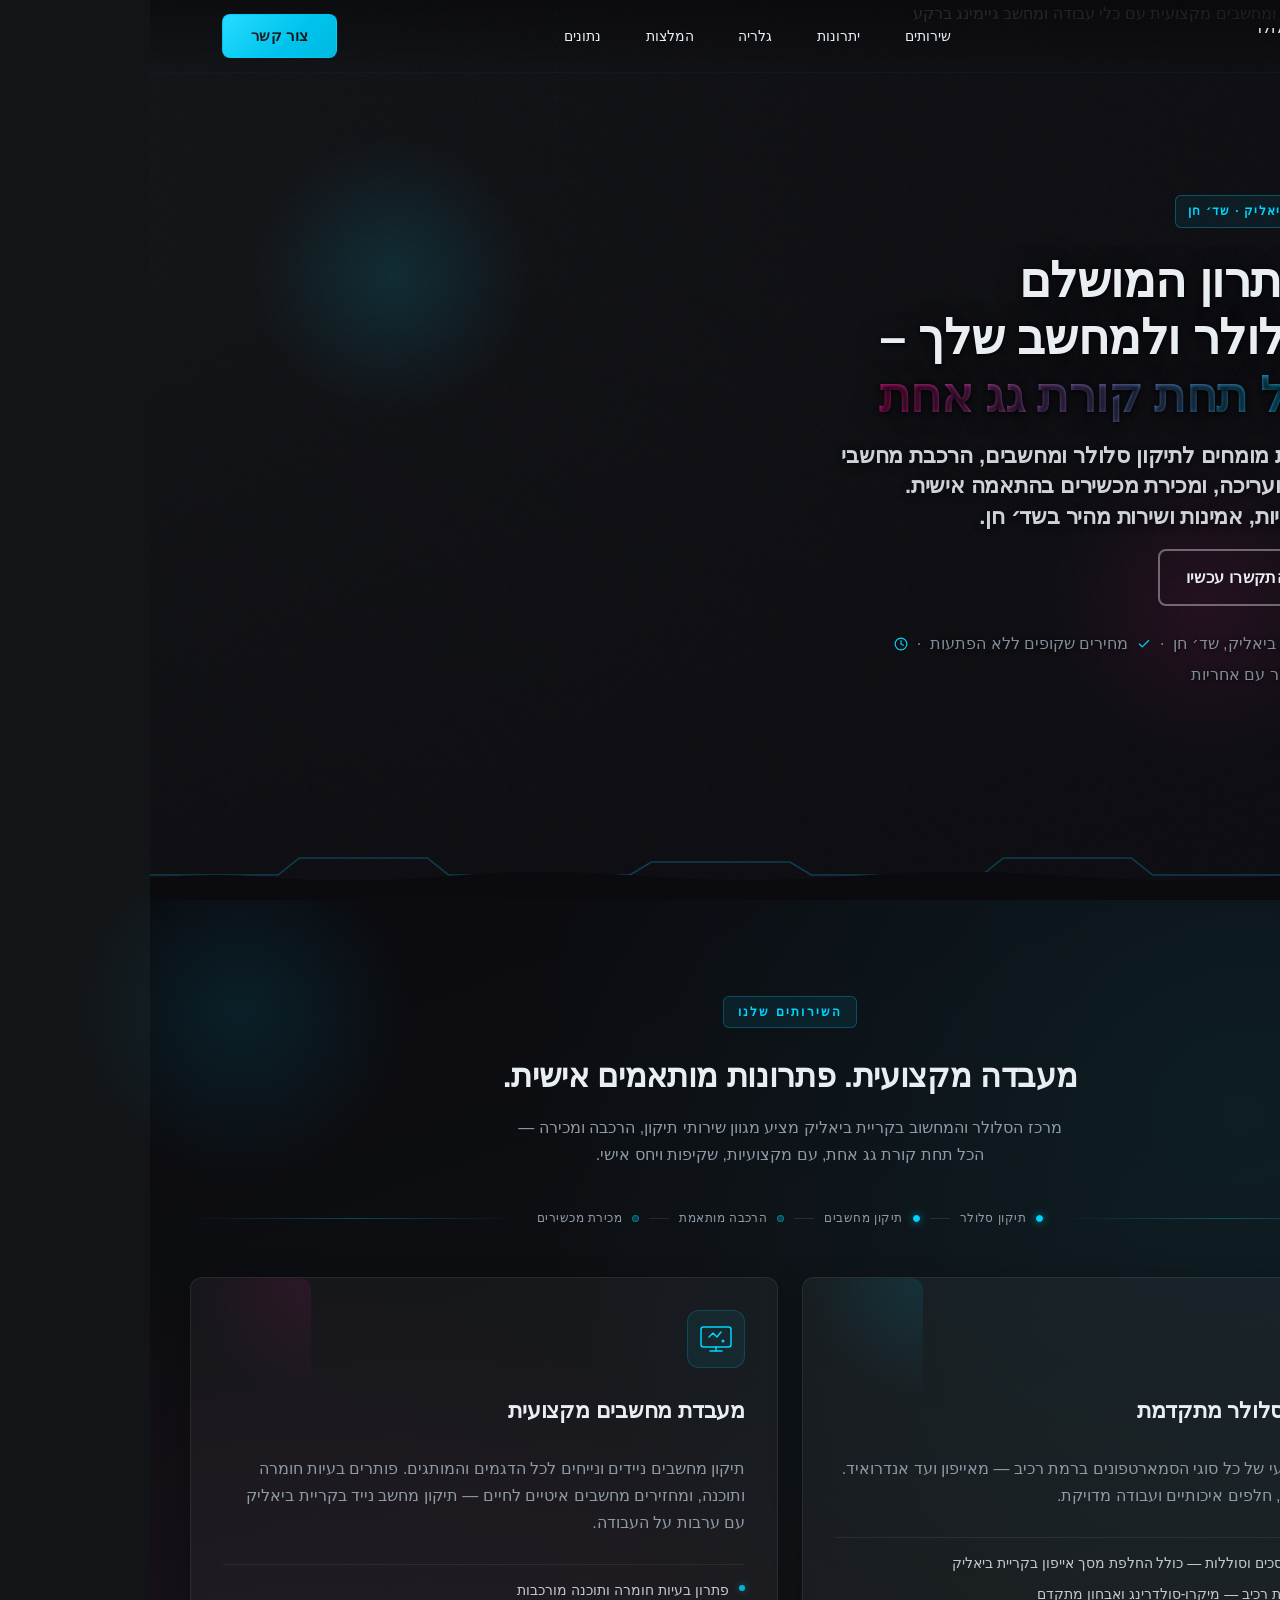
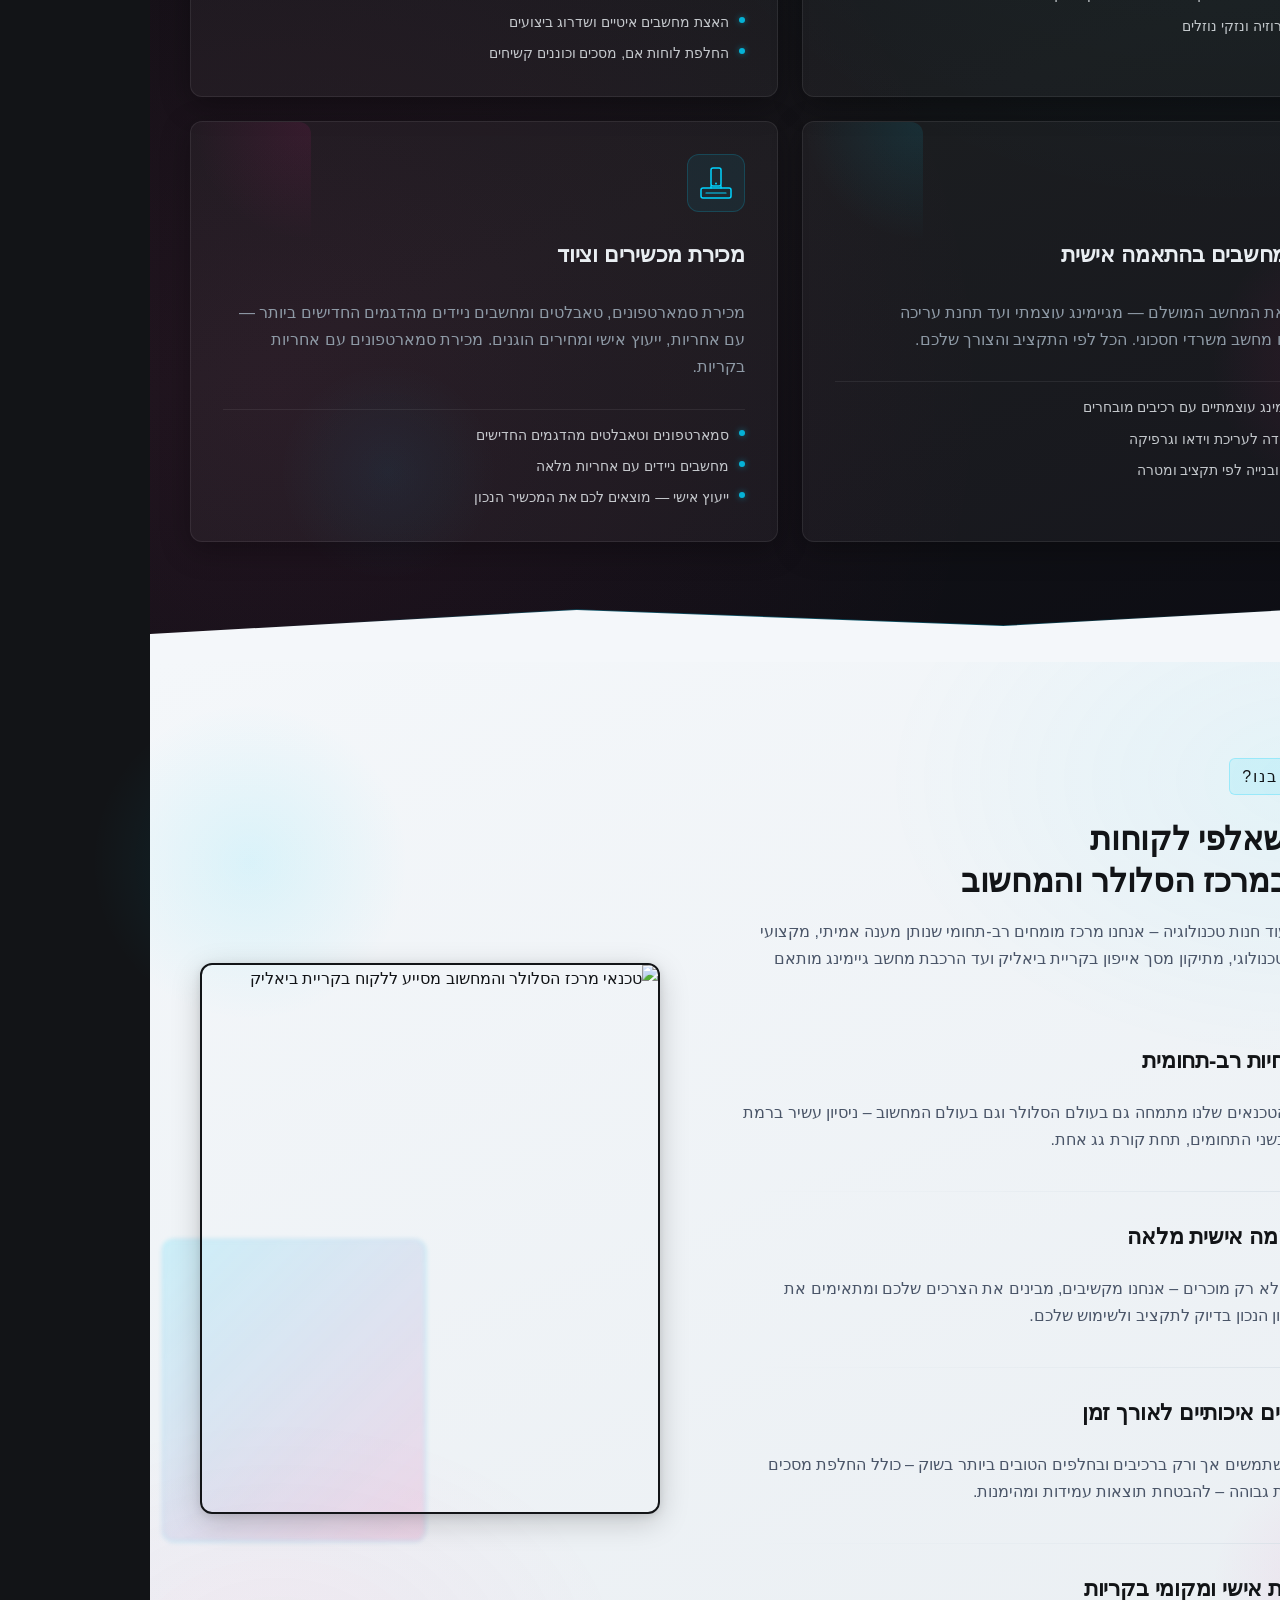
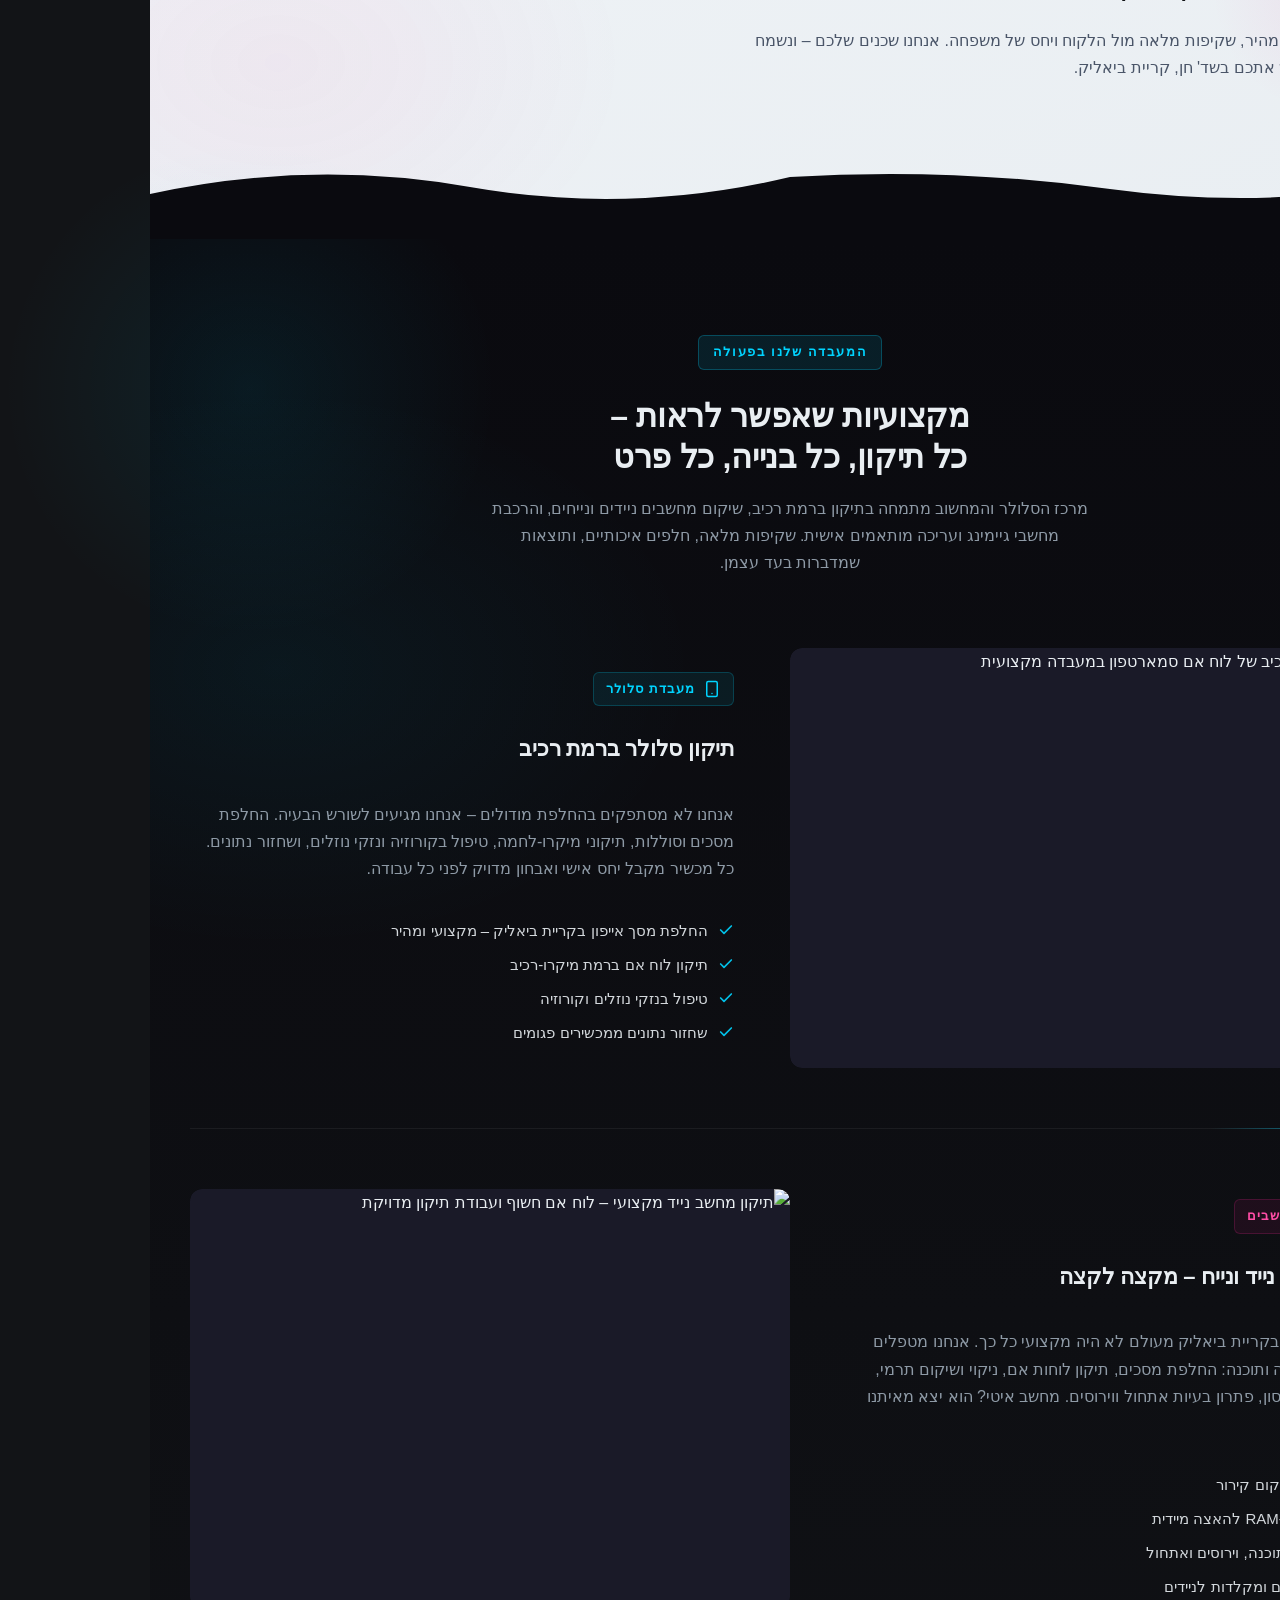
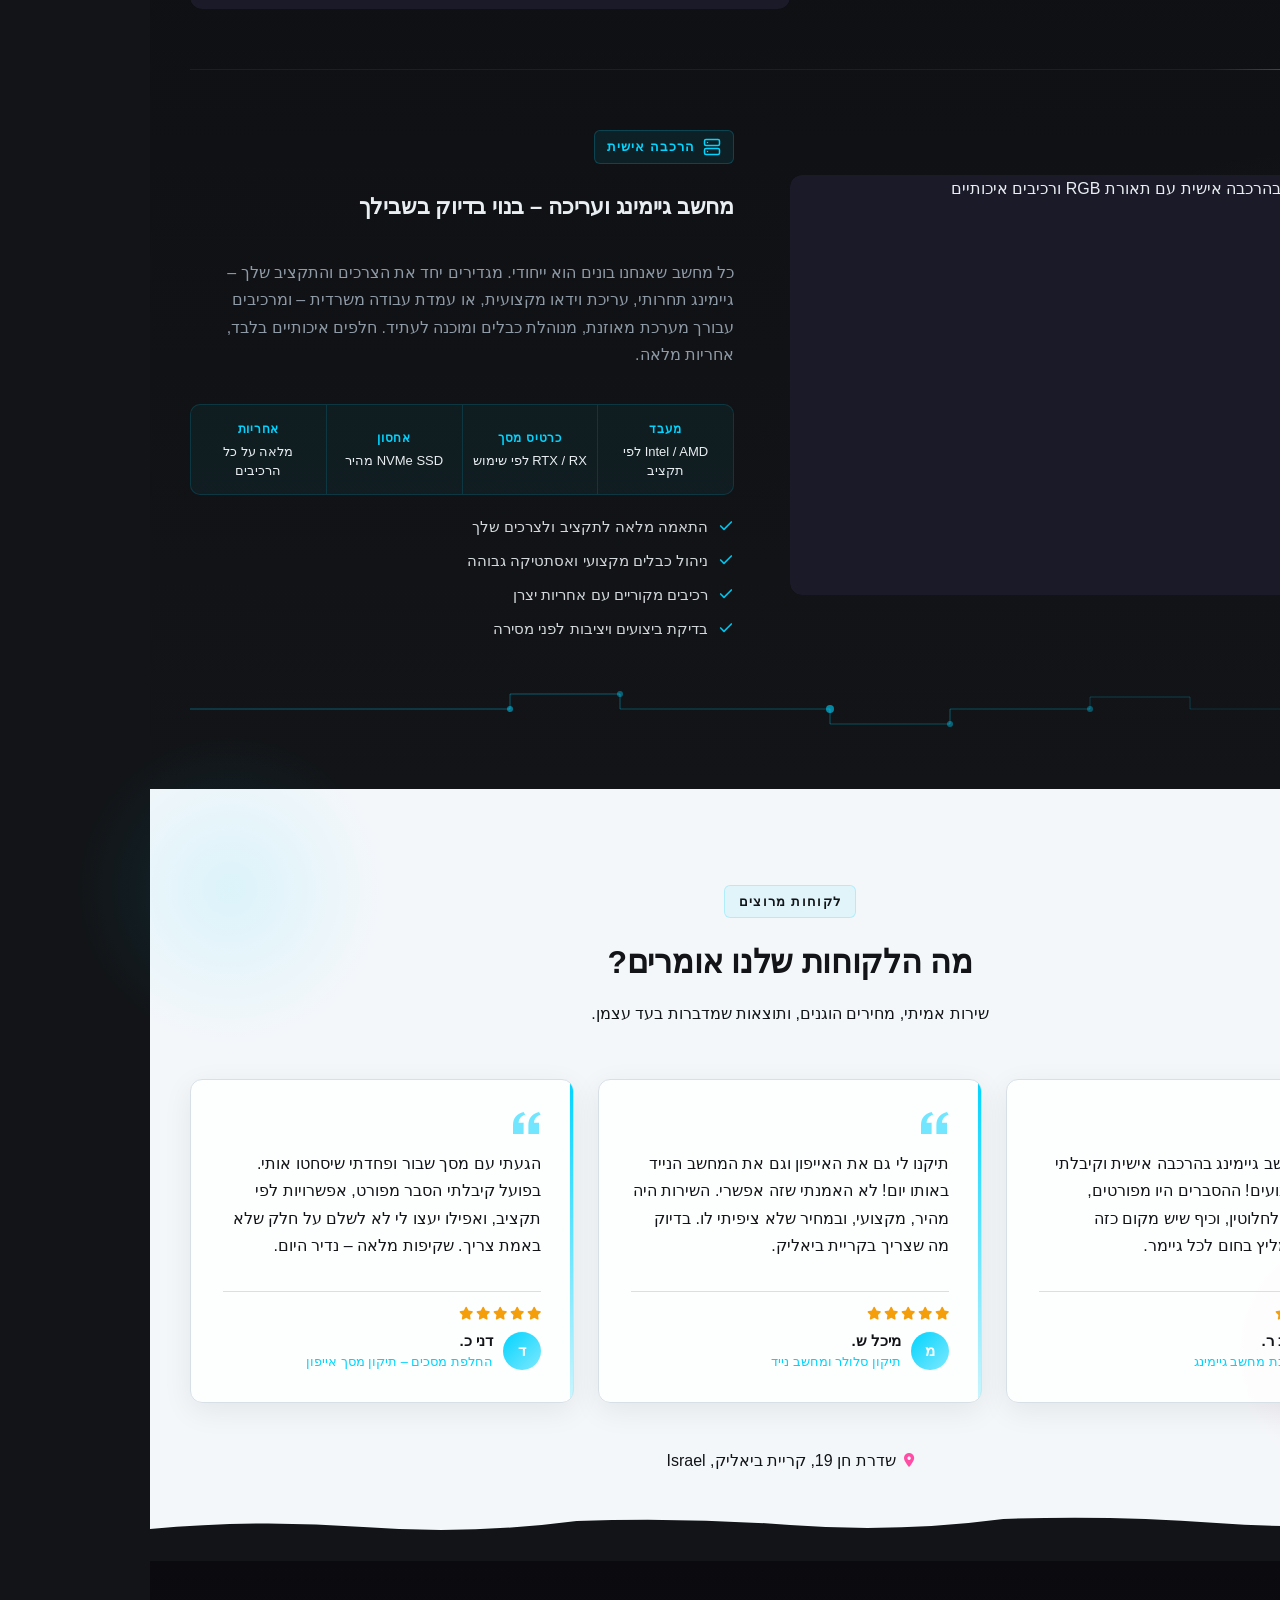
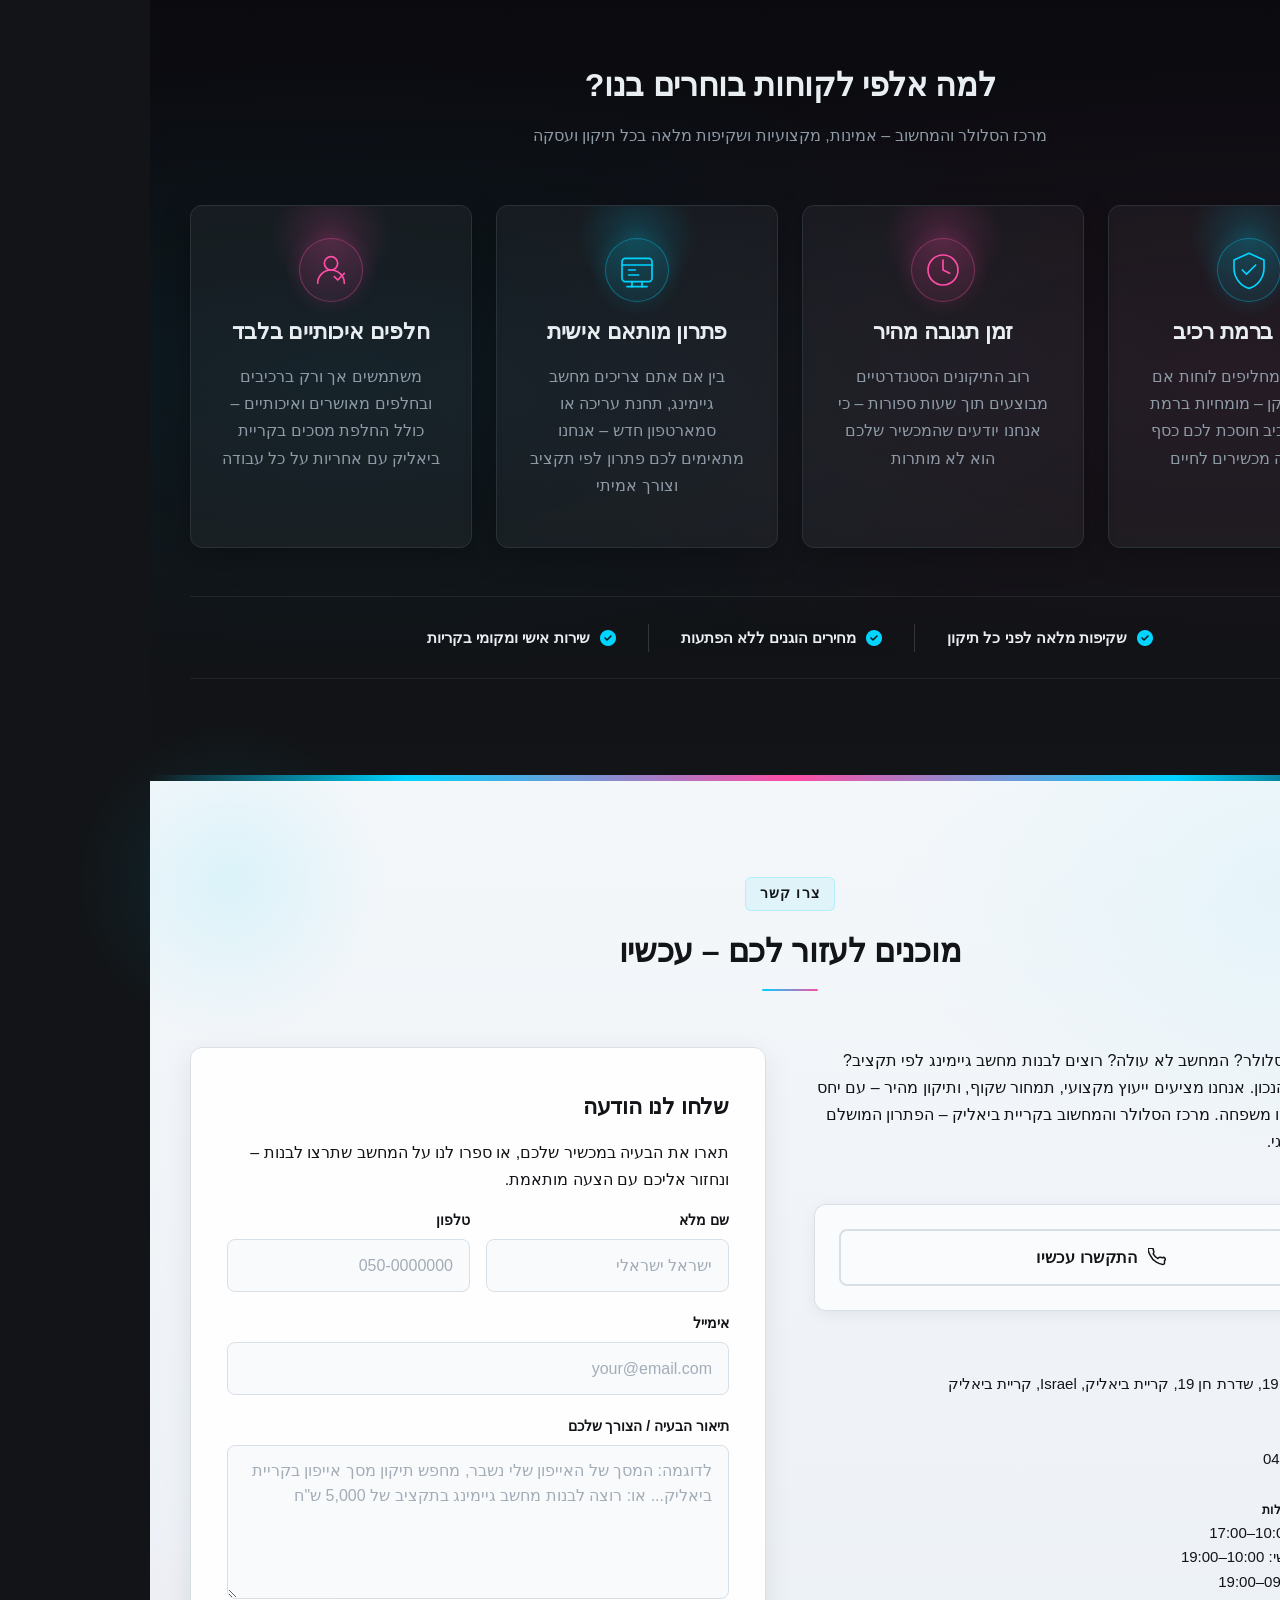
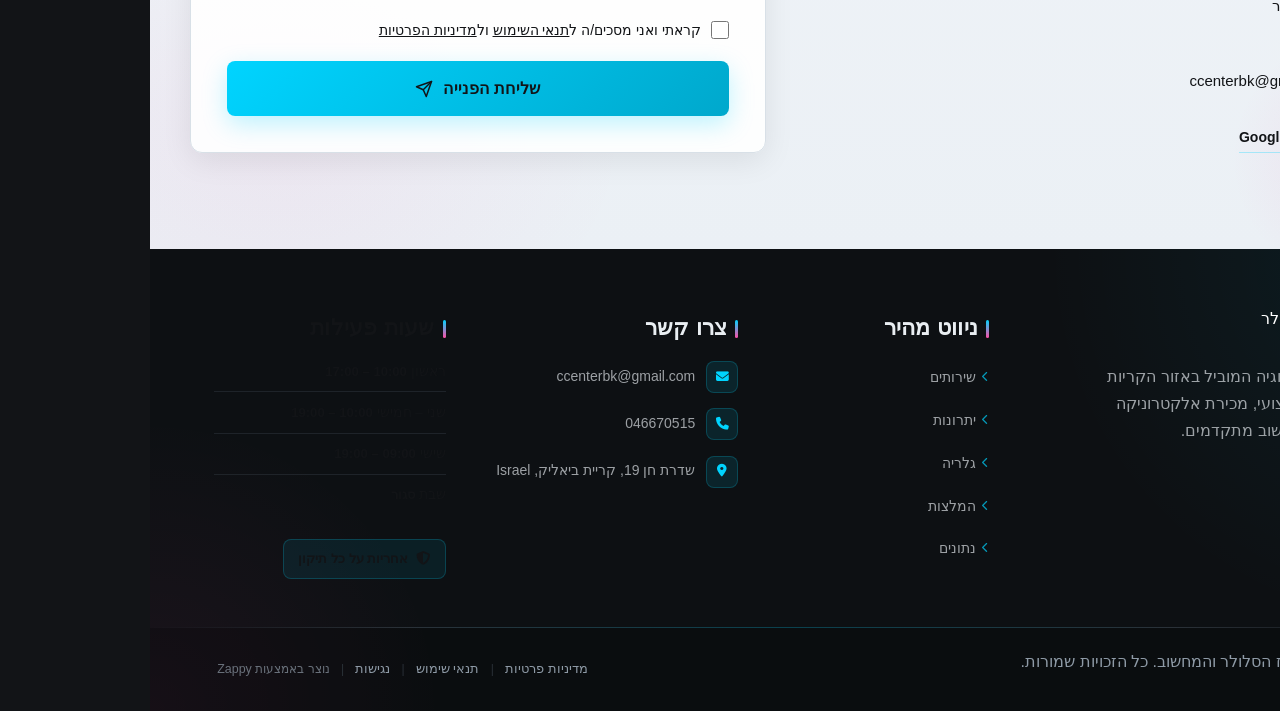
==== commit c0318baa: "Background sync: Progressive GitHub Sync" ====
--- a/public/index.html
+++ b/public/index.html
@@ -1 +1 @@
-<!doctype html><html dir="rtl" lang="he"><head><meta charset="UTF-8"><meta content="width=device-width,initial-scale=1" name="viewport"><meta content="index, follow" name="robots"><title>החלפת מסכים — מרכז הסלולר והמחשוב</title><meta content="A multi-disciplinary tech service center located in Kiryat Bialik, Israel, specializing in both mobile and computer repair, custom PC builds for gaming and prof" name="description"><meta content="החלפת מסכים, תיקון מסך אייפון קריית ביאליק, תיקון מחשב נייד קריית ביאליק, מכירת סמארטפונים עם אחריות קריות" name="keywords"><link href="/assets/favicon.ico" rel="icon" type="image/x-icon"><link href="/assets/favicon-16x16.png" rel="icon" type="image/png" sizes="16x16"><link href="/assets/favicon-32x32.png" rel="icon" type="image/png" sizes="32x32"><link href="/assets/favicon-48x48.png" rel="icon" type="image/png" sizes="48x48"><link href="/assets/favicon-192x192.png" rel="icon" type="image/png" sizes="192x192"><link href="/assets/favicon-512x512.png" rel="icon" type="image/png" sizes="512x512"><link href="/assets/apple-touch-icon.png" rel="apple-touch-icon"><script>!function(){"use strict";var t="596f2b6d-0e9f-4a95-96ef-110c9176f6aa",e="https://api.zappy5.com/api/analytics/track",a=18e5,n=2592e6,o=!0,i=!0,r=!0;var s=function(){var e="zappy_visitor_"+t,a=null;try{if(a=localStorage.getItem(e)){var o=JSON.parse(a),i=Date.now();if(i-o.created<n)return o.lastSeen=i,localStorage.setItem(e,JSON.stringify(o)),o.id}}catch(t){console.warn("Zappy Analytics: LocalStorage not available")}var r="zv_"+Date.now()+"_"+Math.random().toString(36).substr(2,9);try{localStorage.setItem(e,JSON.stringify({id:r,created:Date.now(),lastSeen:Date.now()}))}catch(t){}return r}(),c=function(){var e="zappy_session_"+t,n=null;try{if(n=sessionStorage.getItem(e)){var o=JSON.parse(n),i=Date.now();if(i-o.timestamp<a)return o.timestamp=i,sessionStorage.setItem(e,JSON.stringify(o)),o.id}}catch(t){console.warn("Zappy Analytics: SessionStorage not available")}var r="zs_"+Date.now()+"_"+Math.random().toString(36).substr(2,9);try{sessionStorage.setItem(e,JSON.stringify({id:r,timestamp:Date.now()}))}catch(t){}return r}();function l(a,n){n=n||{};var o={website_id:t,event_type:a,page_path:window.location.pathname,referrer:document.referrer||"direct",visitor_id:s,session_id:c,metadata:n};if(navigator.sendBeacon){var i=new Blob([JSON.stringify(o)],{type:"application/json"});navigator.sendBeacon(e,i)}else fetch(e,{method:"POST",headers:{"Content-Type":"application/json"},body:JSON.stringify(o),keepalive:!0}).catch(function(t){console.warn("Zappy Analytics: Failed to track event",t)})}o&&l("pageview",{title:document.title,url:window.location.href}),i&&document.addEventListener("click",function(t){var e=t.target;if("BUTTON"===e.tagName||e.closest("button")){var a="BUTTON"===e.tagName?e:e.closest("button");l("click",{element:"button",text:a.textContent.trim().substring(0,100),id:a.id||null,class:a.className||null})}else if("A"===e.tagName||e.closest("a")){var n="A"===e.tagName?e:e.closest("a");l("navigation",{element:"link",text:n.textContent.trim().substring(0,100),href:n.href,external:n.hostname!==window.location.hostname})}},!0),r&&document.addEventListener("submit",function(t){var e=t.target;l("form_submit",{form_id:e.id||null,form_name:e.name||null,form_action:e.action||null,form_method:e.method||"GET"})},!0);var d=Date.now();window.addEventListener("beforeunload",function(){l("page_unload",{time_on_page:Math.floor((Date.now()-d)/1e3),page_path:window.location.pathname})}),window.zappyAnalytics={track:l,getVisitorId:function(){return s},getSessionId:function(){return c}}}()</script><meta content="החלפת מסכים — מרכז הסלולר והמחשוב" property="og:title"><meta content="A multi-disciplinary tech service center located in Kiryat Bialik, Israel, specializing in both mobile and computer repair, custom PC builds for gaming and prof" property="og:description"><meta content="summary_large_image" name="twitter:card"><meta content="החלפת מסכים — מרכז הסלולר והמחשוב" name="twitter:title"><meta content="A multi-disciplinary tech service center located in Kiryat Bialik, Israel, specializing in both mobile and computer repair, custom PC builds for gaming and prof" name="twitter:description"><meta content="website" property="og:type"><meta content="he_IL" property="og:locale"><link href="https://cdnjs.cloudflare.com/ajax/libs/font-awesome/6.4.0/css/all.min.css" rel="stylesheet"><link href="/assets/favicon.ico" rel="icon" type="image/x-icon"><link href="/assets/favicon-16x16.png" rel="icon" type="image/png" sizes="16x16"><link href="/assets/favicon-32x32.png" rel="icon" type="image/png" sizes="32x32"><link href="/assets/favicon-48x48.png" rel="icon" type="image/png" sizes="48x48"><link href="/assets/favicon-192x192.png" rel="icon" type="image/png" sizes="192x192"><link href="/assets/favicon-512x512.png" rel="icon" type="image/png" sizes="512x512"><link href="/assets/apple-touch-icon.png" rel="apple-touch-icon"><link href="https://cdn.jsdelivr.net/npm/vanilla-cookieconsent@3/dist/cookieconsent.css" rel="stylesheet"><script src="https://cdn.jsdelivr.net/npm/vanilla-cookieconsent@3/dist/cookieconsent.umd.js"></script><script src="https://cdn.jsdelivr.net/gh/mickidum/acc_toolbar/acctoolbar/acctoolbar.min.js"></script><link href="/styles.css" rel="stylesheet"><style id="zappy-dropdown-submenu-styles">#navMenu li:has(.sub-menu),.nav-menu li:has(.sub-menu),.navbar li:has(.sub-menu),nav li:has(.sub-menu){position:relative}#navMenu .sub-menu,.nav-menu .sub-menu,.navbar .sub-menu,nav .sub-menu{display:block!important;position:absolute!important;top:100%;left:0;min-width:220px;background:#fff;border-radius:8px;box-shadow:0 8px 25px rgba(0,0,0,.15);padding:8px 0;opacity:0;visibility:hidden;transform:translateY(10px);transition:all .3s ease;z-index:1000;list-style:none;pointer-events:none}#navMenu li:hover>.sub-menu,.nav-menu li:hover>.sub-menu,.navbar li:hover>.sub-menu,nav li:hover>.sub-menu{opacity:1!important;visibility:visible!important;transform:translateY(0)!important;pointer-events:auto!important}.sub-menu li{list-style:none;margin:0;padding:0}.sub-menu a{display:block!important;padding:10px 16px!important;color:var(--text-dark,#333)!important;font-weight:500;text-decoration:none;white-space:nowrap;transition:background-color .2s}.sub-menu .zappy-nav-child>a{padding-left:28px!important;font-size:.9em!important;opacity:.85!important}[dir=rtl] .sub-menu .zappy-nav-child>a,html[lang=ar] .sub-menu .zappy-nav-child>a,html[lang=he] .sub-menu .zappy-nav-child>a{padding-left:10px!important;padding-right:28px!important}.sub-menu .zappy-nav-parent>a{font-weight:600!important}.sub-menu a:hover{background-color:#f5f5f5}[dir=rtl] .nav-menu .sub-menu,[dir=rtl] .navbar .sub-menu,[dir=rtl] nav .sub-menu,html[lang=ar] .nav-menu .sub-menu,html[lang=ar] .navbar .sub-menu,html[lang=ar] nav .sub-menu,html[lang=he] .nav-menu .sub-menu,html[lang=he] .navbar .sub-menu,html[lang=he] nav .sub-menu{left:auto!important;right:0!important}.sub-menu:empty,.sub-menu:not(:has(li)):not(:has(> a)),.sub-menu:not(:has(li:not(.zappy-hidden-menu-item))):not(:has(> a)){display:none!important;opacity:0!important;visibility:hidden!important;pointer-events:none!important}li:has(.menu-group-title):hover>.sub-menu{opacity:1!important;visibility:visible!important;transform:translateY(0)!important;pointer-events:auto!important}#navMenu>li>.menu-group-title,.nav-menu>li>.menu-group-title{display:inline-block;padding:.5rem 1rem;cursor:default;user-select:none}@media (max-width:768px){#navMenu .sub-menu,.nav-menu .sub-menu,.navbar .sub-menu,nav .sub-menu{position:static!important;transform:none!important;box-shadow:none!important;background:0 0!important;max-height:0;overflow:hidden;opacity:0;visibility:hidden;transition:max-height .3s ease,opacity .3s ease;padding:0!important;border-radius:0!important}#navMenu .sub-menu.mobile-expanded,.nav-menu .sub-menu.mobile-expanded,.navbar .sub-menu.mobile-expanded{max-height:none!important;overflow-y:visible!important;opacity:1!important;visibility:visible!important;padding:8px 0 8px 16px!important}[dir=rtl] .sub-menu.mobile-expanded,html[lang=he] .sub-menu.mobile-expanded{padding:8px 16px 8px 0!important}#navMenu li:hover>.sub-menu,.nav-menu li:hover>.sub-menu,.navbar li:hover>.sub-menu,nav li:hover>.sub-menu{opacity:0;visibility:hidden;pointer-events:none}#navMenu li>.sub-menu.mobile-expanded,.nav-menu li>.sub-menu.mobile-expanded,.navbar li>.sub-menu.mobile-expanded,nav li>.sub-menu.mobile-expanded{opacity:1!important;visibility:visible!important;pointer-events:auto!important}#navMenu li:has(.sub-menu),.nav-menu li:has(.sub-menu),.navbar li:has(.sub-menu),nav li:has(.sub-menu){display:flex!important;flex-wrap:wrap!important;align-items:center!important;position:relative!important;min-height:44px!important}#navMenu li:has(.sub-menu)>a,.nav-menu li:has(.sub-menu)>a,.navbar li:has(.sub-menu)>a,nav li:has(.sub-menu)>a{flex:1!important;min-width:0!important}#navMenu li:has(.sub-menu)>.menu-group-title,.nav-menu li:has(.sub-menu)>.menu-group-title,.navbar li:has(.sub-menu)>.menu-group-title,nav li:has(.sub-menu)>.menu-group-title{flex:1!important;min-width:0!important;padding:0!important;line-height:inherit!important}#navMenu li:has(.sub-menu)>.sub-menu,.nav-menu li:has(.sub-menu)>.sub-menu,.navbar li:has(.sub-menu)>.sub-menu,nav li:has(.sub-menu)>.sub-menu{flex-basis:100%!important;width:100%!important}#navMenu li:has(.sub-menu)>a [class*=arrow],#navMenu li:has(.sub-menu)>a [class*=chevron],.nav-menu li:has(.sub-menu)>a .fa-angle-down,.nav-menu li:has(.sub-menu)>a .fa-chevron-down,.nav-menu li:has(.sub-menu)>a [class*=arrow],.nav-menu li:has(.sub-menu)>a [class*=chevron],nav li:has(.sub-menu)>a [class*=arrow],nav li:has(.sub-menu)>a [class*=chevron]{display:none!important;visibility:hidden!important}.mobile-submenu-toggle{display:flex!important;align-items:center!important;justify-content:center!important;width:44px!important;height:auto!important;background:0 0!important;border:none!important;cursor:pointer!important;color:var(--text-light)!important;position:static!important;flex-shrink:0!important;align-self:stretch!important;z-index:2!important;padding:0!important;margin:0!important}.mobile-submenu-toggle::after{content:''!important;width:0!important;height:0!important;border-left:6px solid transparent!important;border-right:6px solid transparent!important;border-top:7px solid currentColor!important;transition:transform .3s ease!important}.mobile-submenu-toggle.expanded::after{transform:rotate(180deg)!important}.sub-menu a{padding:10px 0!important;display:block!important;color:var(--text-light)!important;white-space:normal!important}.sub-menu .zappy-nav-child>a{padding-left:28px!important;font-size:.9em!important;opacity:.85!important}[dir=rtl] .sub-menu .zappy-nav-child>a,html[lang=ar] .sub-menu .zappy-nav-child>a,html[lang=he] .sub-menu .zappy-nav-child>a{padding-left:0!important;padding-right:28px!important}.sub-menu .zappy-nav-parent>a{font-weight:600!important}#navMenu.active,.nav-menu.active{max-width:100vw!important;overflow-x:hidden!important;box-sizing:border-box!important}.navbar .sub-menu li a,.zappy-products-dropdown .sub-menu a,nav.navbar .sub-menu li a{color:var(--text-light)!important}}@media (min-width:769px){.mobile-submenu-toggle{display:none!important}}</style><style id="zappy-widget-visibility">#mic-access-tool-box,#mic-access-tool-general-button,#mic-init-access-tool #mic-access-tool-box,#mic-init-access-tool #mic-access-tool-general-button,#mic-init-access-tool .mic-access-tool-general-button,._access-icon,._access-menu,.mic-access-tool-box,.mic-access-tool-general-button,div[id*=mic-access-tool-box]{display:none!important;visibility:hidden!important;opacity:0!important;pointer-events:none!important}</style></head><body><nav class="navbar" dir="rtl"><button class="mobile-toggle" aria-label="Menu" id="mobileToggle"><svg viewBox="0 0 24 24" fill="none" height="24" width="24" class="hamburger-icon"><path d="M3 12h18M3 6h18M3 18h18" stroke="currentColor" stroke-linecap="round" stroke-width="2"></path></svg> <svg viewBox="0 0 24 24" fill="none" height="24" width="24" class="close-icon" style="display:none"><path d="M18 6L6 18M6 6l12 12" stroke="currentColor" stroke-linecap="round" stroke-width="2"></path></svg></button> <button class="phone-header-btn" aria-label="Call" data-phone="050-000-0000"><svg viewBox="0 0 24 24" fill="currentColor" height="20" width="20"><path d="M22 16.92v3a2 2 0 0 1-2.18 2 19.79 19.79 0 0 1-8.63-3.07 19.5 19.5 0 0 1-6-6 19.79 19.79 0 0 1-3.07-8.67A2 2 0 0 1 4.11 2h3a2 2 0 0 1 2 1.72 12.84 12.84 0 0 0 .7 2.81 2 2 0 0 1-.45 2.11L8.09 9.91a16 16 0 0 0 6 6l1.27-1.27a2 2 0 0 1 2.11-.45 12.84 12.84 0 0 0 2.81.7A2 2 0 0 1 22 16.92z"></path></svg></button><div class="nav-container"><div class="nav-right-group"><div class="nav-brand"><a href="/" class="logo-link"><img alt="מרכז הסלולר והמחשוב" src="/assets/logo-1777834954457-nx5ls0.webp?v=1777834954687-7uy3kb" class="logo"></a></div><ul class="nav-menu" id="navMenu"><li><a href="#services">שירותים</a></li><li><a href="#benefits">יתרונות</a></li><li><a href="#showcase">גלריה</a></li><li><a href="#testimonials">המלצות</a></li><li><a href="#stats">נתונים</a></li></ul></div><div class="nav-cta-container"><a href="#contact" class="nav-cta-btn">צור קשר</a></div></div></nav><script>window.addEventListener("load",function(){const e=document.querySelector(".navbar, nav, header");if(!e)return void console.log("[Navbar] Navbar element not found");let t=document.getElementById("mobileToggle")||document.querySelector(".mobile-toggle")||document.querySelector(".hamburger")||document.querySelector(".hamburger-menu")||document.querySelector(".menu-toggle")||document.querySelector(".burger-menu")||document.querySelector('[aria-label="Menu"]')||document.querySelector('[aria-label="תפריט"]');const o=document.querySelector(".phone-header-btn"),n=window.getComputedStyle(e);let r=n.backgroundColor;if(console.log("[Navbar] Initial navbar background:",r),"transparent"===r||"rgba(0, 0, 0, 0)"===r||r.startsWith("rgba")&&r.includes(", 0)")){const e=n.backgroundImage;if(e&&"none"!==e)console.log("[Navbar] Navbar has background image/gradient, using dark text"),r="rgb(240, 240, 240)";else{const e=window.getComputedStyle(document.body).backgroundColor;console.log("[Navbar] Navbar transparent, using body background:",e),r=e}}const i=r.match(/\d+/g);if(i&&i.length>=3){const e=(.299*parseInt(i[0])+.587*parseInt(i[1])+.114*parseInt(i[2]))/255;console.log("[Navbar] Mobile button colors preserved from Claude CSS (luminance:",e.toFixed(2)+")");const n=document.createElement("style");n.id="zappy-mobile-nav-fix";document.documentElement.lang;document.documentElement.dir,n.textContent='\n        /* Hide mobile buttons on desktop, show only on mobile */\n        @media (min-width: 769px) {\n          .mobile-toggle,\n          .phone-header-btn {\n            display: none !important;\n          }\n        }\n        \n        /* Show and position mobile buttons correctly on mobile */\n        @media (max-width: 768px) {\n          .mobile-toggle,\n          .phone-header-btn {\n            position: absolute !important;\n            top: 50% !important;\n            transform: translateY(-50%) !important;\n            z-index: 1001 !important;\n            display: flex !important;\n            align-items: center !important;\n            justify-content: center !important;\n            width: 36px !important;\n            height: 36px !important;\n            border-radius: 50% !important;\n            border: none !important;\n            cursor: pointer !important;\n            padding: 6px !important;\n            background: none !important;\n            color: var(--nav-text, var(--text-light)) !important;\n          }\n          \n          /* LTR positioning (default): hamburger LEFT, phone RIGHT */\n          html:not([dir="rtl"]):not([lang="he"]):not([lang="ar"]) .mobile-toggle,\n          html[dir="ltr"] .mobile-toggle {\n            left: 12px !important;\n            right: auto !important;\n          }\n          html:not([dir="rtl"]):not([lang="he"]):not([lang="ar"]) .phone-header-btn,\n          html[dir="ltr"] .phone-header-btn {\n            right: 12px !important;\n            left: auto !important;\n          }\n          \n          /* RTL positioning: hamburger RIGHT, phone LEFT */\n          html[dir="rtl"] .mobile-toggle,\n          html[lang="he"] .mobile-toggle,\n          html[lang="ar"] .mobile-toggle {\n            right: 12px !important;\n            left: auto !important;\n          }\n          html[dir="rtl"] .phone-header-btn,\n          html[lang="he"] .phone-header-btn,\n          html[lang="ar"] .phone-header-btn {\n            left: 12px !important;\n            right: auto !important;\n          }\n          \n          /* CRITICAL: Ensure nav-container has min-height on mobile */\n          /* All children are positioned absolutely/fixed on mobile, so height:auto collapses to 0 */\n          .nav-container {\n            min-height: 70px !important;\n            position: relative !important;\n          }\n          \n          /* Ensure SVG icons are properly sized and inherit color */\n          .mobile-toggle svg,\n          .phone-header-btn svg {\n            width: 24px !important;\n            height: 24px !important;\n            /* Don\'t force display - let JavaScript control hamburger/close toggle */\n          }\n          \n          /* Reset nav-cta-container on mobile - remove desktop box-shadow/padding */\n          /* that creates a visible ghost box when CTA button is hidden */\n          .nav-cta-container {\n            box-shadow: none !important;\n            padding: 0 !important;\n          }\n          \n          /* Hide nav-cta-container entirely on mobile when there\'s no lang-switcher */\n          /* (only the CTA button is inside, and it\'s hidden on mobile) */\n          .nav-cta-container:not(:has(.lang-switcher)) {\n            display: none !important;\n          }\n          \n          /* CRITICAL: Prevent hero image fade gradient from bleeding over headline text */\n          /* The .image-fade-gradient has bottom: -30px (extends below parent) */\n          /* On mobile stacked layout, this overlaps the h1 text below the image */\n          .hero-image-column {\n            overflow: hidden !important;\n          }\n          .image-fade-gradient {\n            bottom: 0 !important;\n          }\n          \n          /* Hide desktop language switcher on mobile - hamburger menu handles it */\n          /* High specificity to override stored CSS */\n          .lang-switcher,\n          .nav-cta-container .lang-switcher,\n          .nav-container .lang-switcher,\n          .navbar .lang-switcher,\n          .navbar .nav-cta-container .lang-switcher {\n            display: none !important;\n          }\n        }\n      ';const r=document.getElementById("zappy-mobile-nav-fix");r&&r.remove(),document.head.appendChild(n),console.log("[Navbar] Critical CSS injected for mobile nav positioning");const l=window.innerWidth<=768;if(t){const e=t.querySelector(".hamburger-icon"),o=t.querySelector(".close-icon");e&&(e.style.setProperty("width","24px","important"),e.style.setProperty("height","24px","important"),e.style.setProperty("display","block","important")),o&&(o.style.setProperty("width","24px","important"),o.style.setProperty("height","24px","important"),o.style.setProperty("display","none","important")),l?(t.style.setProperty("position","absolute","important"),t.style.setProperty("top","50%","important"),t.style.setProperty("transform","translateY(-50%)","important"),t.style.setProperty("z-index","1001","important"),t.style.removeProperty("left"),t.style.removeProperty("right"),console.log("[Navbar] Mobile toggle positioning applied (mobile viewport)")):(t.style.removeProperty("position"),t.style.removeProperty("top"),t.style.removeProperty("transform"),t.style.removeProperty("z-index"),t.style.removeProperty("left"),t.style.removeProperty("right"),console.log("[Navbar] Desktop viewport - cleared mobile toggle inline positioning"))}if(o){const e=o.querySelector("svg");e&&(e.style.width="24px",e.style.height="24px",e.setAttribute("width","24"),e.setAttribute("height","24")),l?(o.style.setProperty("position","absolute","important"),o.style.setProperty("top","50%","important"),o.style.setProperty("transform","translateY(-50%)","important"),o.style.setProperty("z-index","1001","important"),o.style.removeProperty("left"),o.style.removeProperty("right"),console.log("[Navbar] Phone button positioning applied (mobile viewport)")):(o.style.removeProperty("position"),o.style.removeProperty("top"),o.style.removeProperty("transform"),o.style.removeProperty("z-index"),o.style.removeProperty("left"),o.style.removeProperty("right"),console.log("[Navbar] Desktop viewport - cleared phone button inline positioning"))}}else console.log("[Navbar] Could not parse background color:",r);t=document.getElementById("mobileToggle")||document.querySelector(".mobile-toggle")||document.querySelector(".hamburger")||document.querySelector(".hamburger-menu")||document.querySelector(".menu-toggle")||document.querySelector(".burger-menu")||document.querySelector('[aria-label="Menu"]')||document.querySelector('[aria-label="תפריט"]');const l=document.getElementById("navMenu")||document.querySelector(".nav-menu")||document.querySelector(".nav-links")||document.querySelector("nav ul:not(.submenu)");if(!t||!l)return void console.log("[Navbar] Mobile toggle or menu not found:",{toggle:!!t,menu:!!l});l.id||(l.id="navMenu"),console.log("[Navbar] Initializing mobile menu...");const a=t.cloneNode(!0);t.parentNode.replaceChild(a,t),a.addEventListener("click",function(e){e.preventDefault(),e.stopPropagation();const t=this.querySelector(".hamburger-icon"),o=this.querySelector(".close-icon");l.classList.contains("active")?(l.classList.remove("active"),t&&t.style.setProperty("display","block","important"),o&&o.style.setProperty("display","none","important"),document.body.style.overflow="",console.log("[Navbar] Menu closed")):(l.classList.add("active"),t&&t.style.setProperty("display","none","important"),o&&o.style.setProperty("display","block","important"),document.body.style.overflow="hidden",console.log("[Navbar] Menu opened"))}),l.querySelectorAll("a").forEach(function(e){e.addEventListener("click",function(){if("#"===this.getAttribute("href"))return;const e=a.querySelector(".hamburger-icon"),t=a.querySelector(".close-icon");l.classList.remove("active"),e&&e.style.setProperty("display","block","important"),t&&t.style.setProperty("display","none","important"),document.body.style.overflow="",console.log("[Navbar] Menu closed (link clicked)")})});var s=l.querySelectorAll(".dropdown-toggle");s.forEach(function(e){e.addEventListener("click",function(e){e.preventDefault(),e.stopPropagation();var t=this.closest(".nav-dropdown");t&&(t.parentNode.querySelectorAll(".nav-dropdown.open").forEach(function(e){e!==t&&e.classList.remove("open")}),t.classList.toggle("open"),console.log("[Navbar] Dropdown toggled:",t.classList.contains("open")?"open":"closed"))})}),document.addEventListener("click",function(e){e.target.closest(".nav-dropdown")||document.querySelectorAll(".nav-dropdown.open").forEach(function(e){e.classList.remove("open")})}),console.log("[Navbar] Dropdown handlers initialized for "+s.length+" dropdowns"),o&&o.addEventListener("click",function(){const e=document.querySelectorAll('a[href^="tel:"]'),t=e.length>0?e[0].getAttribute("href").replace("tel:",""):"[business_phone]";window.location.href="tel:"+t,console.log("[Navbar] Phone button clicked")}),console.log("[Navbar] Mobile menu initialized successfully");const p=function(){const e=document.querySelector(".whatsapp-float");e&&(window.innerWidth>=769?(e.style.setProperty("display","none","important"),e.style.setProperty("visibility","hidden","important"),e.style.setProperty("opacity","0","important"),e.style.setProperty("pointer-events","none","important"),console.log("[WhatsApp] Button hidden on desktop")):(e.style.removeProperty("display"),e.style.removeProperty("visibility"),e.style.removeProperty("opacity"),e.style.removeProperty("pointer-events"),console.log("[WhatsApp] Button visible on mobile")))};let c;p(),window.addEventListener("resize",function(){clearTimeout(c),c=setTimeout(p,100)})})</script><main><section class="index-hero-section" data-layout-spec="בית-hero" dir="rtl" id="hero" data-hero-type="fullscreen-scrim"><div class="index-hero-bg-wrapper"><img alt="מעבדת תיקון סלולר ומחשבים מקצועית עם כלי עבודה ומחשב גיימינג ברקע" src="/assets/site-index-hero-image-1.webp" data-context="Dramatic cinematic repair lab environment: close-up of an opened smartphone with visible circuit board and precision tweezers, a disassembled laptop motherboard glowing with cyan LED light, professional repair tools arranged on a dark workbench, and a custom gaming PC with RGB lighting glowing in the background depth of field. Dark graphite tones with electric cyan and magenta accent glows. Photorealistic, high-end tech studio atmosphere, Kiryat Bialik Israel repair center." data-placeholder="index-hero-image-1" height="700" width="1200" class="index-hero-bg-img" data-hero-bg="true"></div><div class="index-hero-scrim" aria-hidden="true"></div><div class="index-hero-circuit-grid" aria-hidden="true"></div><div class="index-hero-cyan-orb" aria-hidden="true"></div><div class="index-hero-magenta-orb" aria-hidden="true"></div><div class="index-hero-container"><div class="index-hero-content"><span class="index-hero-label">קריית ביאליק · שד׳ חן</span><h1 class="index-hero-h1">הפתרון המושלם<br>לסלולר ולמחשב שלך –<br><span class="index-hero-gradient-text">הכל תחת קורת גג אחת</span></h1><h3 class="index-hero-subtitle">מעבדת מומחים לתיקון סלולר ומחשבים, הרכבת מחשבי גיימינג ועריכה, ומכירת מכשירים בהתאמה אישית. מקצועיות, אמינות ושירות מהיר בשד׳ חן.</h3><div class="index-hero-ctas"><a href="https://wa.me/[whatsapp_handle]" class="index-hero-btn-primary" target="_blank" rel="noopener"><svg viewBox="0 0 24 24" aria-hidden="true" fill="currentColor" height="20" width="20" data-element-type="icon" data-icon-type="svg" xmlns="http://www.w3.org/2000/svg"><path d="M17.472 14.382c-.297-.149-1.758-.867-2.03-.967-.273-.099-.471-.148-.67.15-.197.297-.767.966-.94 1.164-.173.199-.347.223-.644.075-.297-.15-1.255-.463-2.39-1.475-.883-.788-1.48-1.761-1.653-2.059-.173-.297-.018-.458.13-.606.134-.133.298-.347.446-.52.149-.174.198-.298.298-.497.099-.198.05-.371-.025-.52-.075-.149-.669-1.612-.916-2.207-.242-.579-.487-.5-.669-.51-.173-.008-.371-.01-.57-.01-.198 0-.52.074-.792.372-.272.297-1.04 1.016-1.04 2.479 0 1.462 1.065 2.875 1.213 3.074.149.198 2.096 3.2 5.077 4.487.709.306 1.262.489 1.694.625.712.227 1.36.195 1.871.118.571-.085 1.758-.719 2.006-1.413.248-.694.248-1.289.173-1.413-.074-.124-.272-.198-.57-.347m-5.421 7.403h-.004a9.87 9.87 0 01-5.031-1.378l-.361-.214-3.741.982.998-3.648-.235-.374a9.86 9.86 0 01-1.51-5.26c.001-5.45 4.436-9.884 9.888-9.884 2.64 0 5.122 1.03 6.988 2.898a9.825 9.825 0 012.893 6.994c-.003 5.45-4.437 9.884-9.885 9.884m8.413-18.297A11.815 11.815 0 0012.05 0C5.495 0 .16 5.335.157 11.892c0 2.096.547 4.142 1.588 5.945L.057 24l6.305-1.654a11.882 11.882 0 005.683 1.448h.005c6.554 0 11.89-5.335 11.893-11.893a11.821 11.821 0 00-3.48-8.413z"></path></svg> ייעוץ וקבלת הצעת מחיר בוואטסאפ </a><a href="tel:[business_phone]" class="index-hero-btn-secondary"><svg viewBox="0 0 24 24" aria-hidden="true" fill="none" height="18" width="18" data-element-type="icon" data-icon-type="svg" stroke="currentColor" stroke-linecap="round" stroke-linejoin="round" stroke-width="2" xmlns="http://www.w3.org/2000/svg"><path d="M22 16.92v3a2 2 0 01-2.18 2 19.79 19.79 0 01-8.63-3.07A19.5 19.5 0 013.07 9.81a19.79 19.79 0 01-3.07-8.67A2 2 0 012 .18h3a2 2 0 012 1.72c.127.96.361 1.903.7 2.81a2 2 0 01-.45 2.11L6.09 7.91a16 16 0 006 6l1.27-1.27a2 2 0 012.11-.45c.907.339 1.85.573 2.81.7A2 2 0 0122 16.92z"></path></svg> התקשרו עכשיו</a></div><p class="index-hero-trust"><svg viewBox="0 0 24 24" aria-hidden="true" fill="currentColor" height="14" width="14" data-element-type="icon" data-icon-type="svg" xmlns="http://www.w3.org/2000/svg" style="display:inline;vertical-align:middle;margin-inline-end:5px;color:var(--primary)"><path d="M12 2C8.13 2 5 5.13 5 9c0 5.25 7 13 7 13s7-7.75 7-13c0-3.87-3.13-7-7-7zm0 9.5c-1.38 0-2.5-1.12-2.5-2.5s1.12-2.5 2.5-2.5 2.5 1.12 2.5 2.5-1.12 2.5-2.5 2.5z"></path></svg> קריית ביאליק, שד׳ חן &nbsp;·&nbsp; <svg viewBox="0 0 24 24" aria-hidden="true" fill="none" height="14" width="14" data-element-type="icon" data-icon-type="svg" stroke="currentColor" stroke-linecap="round" stroke-linejoin="round" stroke-width="2" xmlns="http://www.w3.org/2000/svg" style="display:inline;vertical-align:middle;margin-inline-end:5px;color:var(--primary)"><polyline points="20 6 9 17 4 12"></polyline></svg> מחירים שקופים ללא הפתעות &nbsp;·&nbsp; <svg viewBox="0 0 24 24" aria-hidden="true" fill="none" height="14" width="14" data-element-type="icon" data-icon-type="svg" stroke="currentColor" stroke-linecap="round" stroke-linejoin="round" stroke-width="2" xmlns="http://www.w3.org/2000/svg" style="display:inline;vertical-align:middle;margin-inline-end:5px;color:var(--primary)"><circle cx="12" cy="12" r="10"></circle><polyline points="12 6 12 12 16 14"></polyline></svg> תיקון מהיר עם אחריות</p></div></div><div class="index-hero-divider-wrapper"><svg viewBox="0 0 1200 80" aria-hidden="true" xmlns="http://www.w3.org/2000/svg" data-no-icon-edit="true" preserveAspectRatio="none"><polyline points="0,55 120,55 140,38 260,38 280,55 450,55 470,42 600,42 620,55 780,55 800,38 920,38 940,55 1200,55" fill="none" stroke="rgba(0,212,255,0.25)" stroke-width="1.5"></polyline><path d="M0,80 L0,58 Q60,52 120,58 Q200,64 280,56 Q360,48 460,56 Q560,64 660,56 Q760,48 860,56 Q960,64 1060,56 Q1130,50 1200,58 L1200,80 Z" fill="#0A0A0F"></path></svg></div></section><section class="index-services-section" data-layout-spec="בית-services" dir="rtl" id="services"><div class="iss-orb iss-orb--cyan" aria-hidden="true"></div><div class="iss-orb iss-orb--magenta" aria-hidden="true"></div><div class="iss-orb iss-orb--cyan-bottom" aria-hidden="true"></div><div class="iss-container"><div class="iss-intro"><span class="iss-eyebrow">השירותים שלנו</span><h2 class="iss-heading">מעבדה מקצועית. פתרונות מותאמים אישית.</h2><p class="iss-subheading">מרכז הסלולר והמחשוב בקריית ביאליק מציע מגוון שירותי תיקון, הרכבה ומכירה — הכל תחת קורת גג אחת, עם מקצועיות, שקיפות ויחס אישי.</p></div><div class="iss-benchmark-strip" aria-hidden="true"><div class="iss-bench-line"></div><div class="iss-bench-dots"><span class="iss-bench-dot iss-bench-dot--active"></span> <span class="iss-bench-label">תיקון סלולר</span> <span class="iss-bench-sep"></span> <span class="iss-bench-dot iss-bench-dot--active"></span> <span class="iss-bench-label">תיקון מחשבים</span> <span class="iss-bench-sep"></span> <span class="iss-bench-dot"></span> <span class="iss-bench-label">הרכבה מותאמת</span> <span class="iss-bench-sep"></span> <span class="iss-bench-dot"></span> <span class="iss-bench-label">מכירת מכשירים</span></div><div class="iss-bench-line"></div></div><div class="iss-grid"><article class="iss-card"><div class="iss-card__icon-wrap"><svg viewBox="0 0 36 36" aria-hidden="true" fill="none" height="36" width="36" data-element-type="icon" data-icon-type="svg" xmlns="http://www.w3.org/2000/svg"><rect height="30" width="16" x="10" y="3" rx="3" stroke="currentColor" stroke-width="1.5"></rect><circle cx="18" cy="28" r="1.5" fill="currentColor"></circle><line x1="14" x2="22" y1="7" y2="7" stroke="currentColor" stroke-width="1.5" stroke-linecap="round"></line><path d="M13 14 L16 17 L23 11" stroke="currentColor" stroke-linecap="round" stroke-width="1.5" stroke-linejoin="round"></path></svg></div><div class="iss-card__content"><h3 class="iss-card__title">מעבדת סלולר מתקדמת</h3><p class="iss-card__desc">תיקון מקצועי של כל סוגי הסמארטפונים ברמת רכיב — מאייפון ועד אנדרואיד. אבחון מהיר, חלפים איכותיים ועבודה מדויקת.</p><ul class="iss-card__bullets"><li><span class="iss-bullet-icon" aria-hidden="true"></span> <span>החלפת מסכים וסוללות — כולל החלפת מסך אייפון בקריית ביאליק</span></li><li><span class="iss-bullet-icon" aria-hidden="true"></span> <span>תיקון ברמת רכיב — מיקרו-סולדרינג ואבחון מתקדם</span></li><li><span class="iss-bullet-icon" aria-hidden="true"></span> <span>טיפול בקורוזיה ונזקי נוזלים</span></li></ul></div><div class="iss-card__glow" aria-hidden="true"></div></article><article class="iss-card"><div class="iss-card__icon-wrap"><svg viewBox="0 0 36 36" aria-hidden="true" fill="none" height="36" width="36" data-element-type="icon" data-icon-type="svg" xmlns="http://www.w3.org/2000/svg"><rect height="20" width="30" x="3" y="6" rx="2.5" stroke="currentColor" stroke-width="1.5"></rect><line x1="12" x2="24" y1="30" y2="30" stroke="currentColor" stroke-width="1.5" stroke-linecap="round"></line><line x1="18" x2="18" y1="26" y2="30" stroke="currentColor" stroke-width="1.5" stroke-linecap="round"></line><path d="M11 16 L15 12 L19 16 L23 11" stroke="currentColor" stroke-linecap="round" stroke-width="1.5" stroke-linejoin="round"></path><circle cx="25" cy="20" r="1.5" fill="currentColor"></circle></svg></div><div class="iss-card__content"><h3 class="iss-card__title">מעבדת מחשבים מקצועית</h3><p class="iss-card__desc">תיקון מחשבים ניידים ונייחים לכל הדגמים והמותגים. פותרים בעיות חומרה ותוכנה, ומחזירים מחשבים איטיים לחיים — תיקון מחשב נייד בקריית ביאליק עם ערבות על העבודה.</p><ul class="iss-card__bullets"><li><span class="iss-bullet-icon" aria-hidden="true"></span> <span>פתרון בעיות חומרה ותוכנה מורכבות</span></li><li><span class="iss-bullet-icon" aria-hidden="true"></span> <span>האצת מחשבים איטיים ושדרוג ביצועים</span></li><li><span class="iss-bullet-icon" aria-hidden="true"></span> <span>החלפת לוחות אם, מסכים וכוננים קשיחים</span></li></ul></div><div class="iss-card__glow iss-card__glow--magenta" aria-hidden="true"></div></article><article class="iss-card"><div class="iss-card__icon-wrap"><svg viewBox="0 0 36 36" aria-hidden="true" fill="none" height="36" width="36" data-element-type="icon" data-icon-type="svg" xmlns="http://www.w3.org/2000/svg"><rect height="22" width="28" x="4" y="8" rx="2.5" stroke="currentColor" stroke-width="1.5"></rect><rect height="6" width="8" x="8" y="12" rx="1" stroke="currentColor" stroke-width="1.2"></rect><rect height="3" width="8" x="20" y="12" rx="0.8" stroke="currentColor" stroke-width="1.2"></rect><rect height="3" width="8" x="20" y="18" rx="0.8" stroke="currentColor" stroke-width="1.2"></rect><line x1="8" x2="16" y1="22" y2="22" stroke="currentColor" stroke-width="1.2" stroke-linecap="round"></line><line x1="8" x2="20" y1="25" y2="25" stroke="currentColor" stroke-width="1.2" stroke-linecap="round"></line><path d="M18 5 L18 8" stroke="currentColor" stroke-linecap="round" stroke-width="1.5"></path><path d="M14 5 L14 8" stroke="currentColor" stroke-linecap="round" stroke-width="1.5"></path><path d="M22 5 L22 8" stroke="currentColor" stroke-linecap="round" stroke-width="1.5"></path></svg></div><div class="iss-card__content"><h3 class="iss-card__title">הרכבת מחשבים בהתאמה אישית</h3><p class="iss-card__desc">בונים לכם את המחשב המושלם — מגיימינג עוצמתי ועד תחנת עריכה מקצועית או מחשב משרדי חסכוני. הכל לפי התקציב והצורך שלכם.</p><ul class="iss-card__bullets"><li><span class="iss-bullet-icon" aria-hidden="true"></span> <span>מחשבי גיימינג עוצמתיים עם רכיבים מובחרים</span></li><li><span class="iss-bullet-icon" aria-hidden="true"></span> <span>תחנות עבודה לעריכת וידאו וגרפיקה</span></li><li><span class="iss-bullet-icon" aria-hidden="true"></span> <span>ייעוץ מלא ובנייה לפי תקציב ומטרה</span></li></ul></div><div class="iss-card__glow" aria-hidden="true"></div></article><article class="iss-card"><div class="iss-card__icon-wrap"><svg viewBox="0 0 36 36" aria-hidden="true" fill="none" height="36" width="36" data-element-type="icon" data-icon-type="svg" xmlns="http://www.w3.org/2000/svg"><rect height="18" width="10" x="13" y="3" rx="2" stroke="currentColor" stroke-width="1.5"></rect><circle cx="18" cy="18.5" r="1" fill="currentColor"></circle><rect height="10" width="30" x="3" y="23" rx="2" stroke="currentColor" stroke-width="1.5"></rect><line x1="8" x2="28" y1="28" y2="28" stroke="currentColor" stroke-width="1.2" stroke-linecap="round"></line><line x1="23" x2="23" y1="21" y2="23" stroke="currentColor" stroke-width="1.5" stroke-linecap="round"></line><line x1="13" x2="13" y1="21" y2="23" stroke="currentColor" stroke-width="1.5" stroke-linecap="round"></line></svg></div><div class="iss-card__content"><h3 class="iss-card__title">מכירת מכשירים וציוד</h3><p class="iss-card__desc">מכירת סמארטפונים, טאבלטים ומחשבים ניידים מהדגמים החדישים ביותר — עם אחריות, ייעוץ אישי ומחירים הוגנים. מכירת סמארטפונים עם אחריות בקריות.</p><ul class="iss-card__bullets"><li><span class="iss-bullet-icon" aria-hidden="true"></span> <span>סמארטפונים וטאבלטים מהדגמים החדישים</span></li><li><span class="iss-bullet-icon" aria-hidden="true"></span> <span>מחשבים ניידים עם אחריות מלאה</span></li><li><span class="iss-bullet-icon" aria-hidden="true"></span> <span>ייעוץ אישי — מוצאים לכם את המכשיר הנכון</span></li></ul></div><div class="iss-card__glow iss-card__glow--magenta" aria-hidden="true"></div></article></div></div><div class="iss-divider-wrapper"><svg viewBox="0 0 1200 80" aria-hidden="true" xmlns="http://www.w3.org/2000/svg" data-no-icon-edit="true" preserveAspectRatio="none"><defs><linearGradient id="iss-divider-glow" x1="0%" x2="100%" y1="0%" y2="0%"><stop offset="0%" stop-color="#F4F7FA" stop-opacity="1"></stop><stop offset="40%" stop-color="#F4F7FA" stop-opacity="1"></stop><stop offset="60%" stop-color="#F4F7FA" stop-opacity="1"></stop><stop offset="100%" stop-color="#F4F7FA" stop-opacity="1"></stop></linearGradient><linearGradient id="iss-cyan-edge" x1="0%" x2="100%" y1="0%" y2="0%"><stop offset="0%" stop-color="transparent" stop-opacity="0"></stop><stop offset="35%" stop-color="#00D4FF" stop-opacity="0.35"></stop><stop offset="65%" stop-color="#00D4FF" stop-opacity="0.35"></stop><stop offset="100%" stop-color="transparent" stop-opacity="0"></stop></linearGradient></defs><polyline points="0,52 400,28 800,44 1200,20" fill="none" stroke="url(#iss-cyan-edge)" stroke-width="1.5"></polyline><polygon points="0,80 0,52 400,28 800,44 1200,20 1200,80" fill="url(#iss-divider-glow)"></polygon></svg></div></section><section class="index-benefits-section" data-layout-spec="בית-benefits" dir="rtl" id="benefits"><div class="ibs-orb ibs-orb--cyan" aria-hidden="true"></div><div class="ibs-orb ibs-orb--pink" aria-hidden="true"></div><div class="ibs-container"><div class="ibs-grid"><div class="ibs-content-col"><p class="ibs-eyebrow" style="color:rgb(18, 20, 23) !important">למה לבחור בנו?</p><h2 class="ibs-heading">הסיבות שאלפי לקוחות<br>בוחרים במרכז הסלולר והמחשוב</h2><p class="ibs-intro">אנחנו לא סתם עוד חנות טכנולוגיה – אנחנו מרכז מומחים רב-תחומי שנותן מענה אמיתי, מקצועי ואישי לכל צורך טכנולוגי, מתיקון מסך אייפון בקריית ביאליק ועד הרכבת מחשב גיימינג מותאם אישית.</p><div class="ibs-benefits-list"><div class="ibs-benefit-row"><div class="ibs-benefit-icon-wrap"><svg viewBox="0 0 24 24" aria-hidden="true" fill="none" height="28" width="28" data-element-type="icon" data-icon-type="svg" stroke="currentColor" stroke-linecap="round" stroke-linejoin="round" stroke-width="2" xmlns="http://www.w3.org/2000/svg"><path d="M12 2L2 7l10 5 10-5-10-5z"></path><path d="M2 17l10 5 10-5"></path><path d="M2 12l10 5 10-5"></path></svg></div><div class="ibs-benefit-content"><h3>מומחיות רב-תחומית</h3><p>צוות הטכנאים שלנו מתמחה גם בעולם הסלולר וגם בעולם המחשוב – ניסיון עשיר ברמת רכיב בשני התחומים, תחת קורת גג אחת.</p></div></div><div class="ibs-divider" aria-hidden="true"></div><div class="ibs-benefit-row"><div class="ibs-benefit-icon-wrap"><svg viewBox="0 0 24 24" aria-hidden="true" fill="none" height="28" width="28" data-element-type="icon" data-icon-type="svg" stroke="currentColor" stroke-linecap="round" stroke-linejoin="round" stroke-width="2" xmlns="http://www.w3.org/2000/svg"><circle cx="12" cy="12" r="10"></circle><path d="M12 8v4l3 3"></path></svg></div><div class="ibs-benefit-content"><h3>התאמה אישית מלאה</h3><p>אנחנו לא רק מוכרים – אנחנו מקשיבים, מבינים את הצרכים שלכם ומתאימים את הפתרון הנכון בדיוק לתקציב ולשימוש שלכם.</p></div></div><div class="ibs-divider" aria-hidden="true"></div><div class="ibs-benefit-row"><div class="ibs-benefit-icon-wrap"><svg viewBox="0 0 24 24" aria-hidden="true" fill="none" height="28" width="28" data-element-type="icon" data-icon-type="svg" stroke="currentColor" stroke-linecap="round" stroke-linejoin="round" stroke-width="2" xmlns="http://www.w3.org/2000/svg"><path d="M12 22s8-4 8-10V5l-8-3-8 3v7c0 6 8 10 8 10z"></path></svg></div><div class="ibs-benefit-content"><h3>חלפים איכותיים לאורך זמן</h3><p>אנו משתמשים אך ורק ברכיבים ובחלפים הטובים ביותר בשוק – כולל החלפת מסכים באיכות גבוהה – להבטחת תוצאות עמידות ומהימנות.</p></div></div><div class="ibs-divider" aria-hidden="true"></div><div class="ibs-benefit-row"><div class="ibs-benefit-icon-wrap"><svg viewBox="0 0 24 24" aria-hidden="true" fill="none" height="28" width="28" data-element-type="icon" data-icon-type="svg" stroke="currentColor" stroke-linecap="round" stroke-linejoin="round" stroke-width="2" xmlns="http://www.w3.org/2000/svg"><path d="M17 21v-2a4 4 0 0 0-4-4H5a4 4 0 0 0-4 4v2"></path><circle cx="9" cy="7" r="4"></circle><path d="M23 21v-2a4 4 0 0 0-3-3.87"></path><path d="M16 3.13a4 4 0 0 1 0 7.75"></path></svg></div><div class="ibs-benefit-content"><h3>שירות אישי ומקומי בקריות</h3><p>מענה מהיר, שקיפות מלאה מול הלקוח ויחס של משפחה. אנחנו שכנים שלכם – ונשמח לפגוש אתכם בשד' חן, קריית ביאליק.</p></div></div></div></div><div class="ibs-image-col"><div class="ibs-image-frame"><div data-element-id="img-1777835012980-xcp3liwox" data-element-type="image" data-zappy-wrapper-margins-applied="true" data-zappy-zoom-clip="true" data-zappy-zoom-wrapper="true" data-zappy-zoom-wrapper-height="278px" data-zappy-zoom-wrapper-width="371px" data-zappy-zoom-wrapper-width-mode="px" style="position:relative !important;overflow:hidden !important;width:371px !important;max-width:100% !important;margin-left:auto !important;margin-right:auto !important;height:278px !important;display:block !important"><img alt="טכנאי מרכז הסלולר והמחשוב מסייע ללקוח בקריית ביאליק" src="/assets/site-index-benefits-image-1-1777835401596-docwor.webp?v=1777835403642" data-context="Professional Israeli technician in a clean modern tech repair shop in Kiryat Bialik, warmly assisting a customer while showing them an opened laptop on the workbench. The technician is wearing a branded apron, pointing at internal components with a precision tool. The background shows organized shelves of spare parts and electronic equipment. Warm shop lighting with a premium professional atmosphere. Photorealistic, high-resolution." data-placeholder="index-benefits-image-1" height="720" width="600" data-element-id="img-1777835012980-xcp3liwox" data-element-type="image" data-zappy-object-position="45% 67%" data-zappy-zoom="2.5" style="object-position:45% 67% !important;border-radius:8px;object-fit:cover !important;width:251.031% !important;height:250% !important;max-width:none !important;display:block !important;margin:0px !important;left:-67.9637% !important;top:-100.5% !important;max-height:none !important"></div></div><div class="ibs-backplate" aria-hidden="true"></div></div></div></div><div class="ibs-divider-wrapper"><svg viewBox="0 0 1200 90" aria-hidden="true" xmlns="http://www.w3.org/2000/svg" data-no-icon-edit="true" preserveAspectRatio="none"><path d="M0,90 L0,45 Q150,10 300,38 T600,28 Q750,18 900,40 T1200,30 L1200,90 Z" fill="#0A0A0F"></path></svg></div></section><section class="index-showcase-section" data-layout-spec="בית-showcase" dir="rtl" id="showcase"><div class="showcase-orb showcase-orb--cyan" aria-hidden="true"></div><div class="showcase-orb showcase-orb--pink" aria-hidden="true"></div><div class="showcase-container"><div class="showcase-header"><span class="showcase-eyebrow">המעבדה שלנו בפעולה</span><h2 class="showcase-title">מקצועיות שאפשר לראות –<br>כל תיקון, כל בנייה, כל פרט</h2><p class="showcase-subtitle">מרכז הסלולר והמחשוב מתמחה בתיקון ברמת רכיב, שיקום מחשבים ניידים ונייחים, והרכבת מחשבי גיימינג ועריכה מותאמים אישית. שקיפות מלאה, חלפים איכותיים, ותוצאות שמדברות בעד עצמן.</p></div><article class="showcase-panel showcase-panel--phone"><div class="showcase-panel__image-col"><figure class="showcase-panel__figure"><div class="showcase-panel__glow showcase-panel__glow--cyan"></div><img alt="תיקון ברמת רכיב של לוח אם סמארטפון במעבדה מקצועית" src="/assets/site-index-showcase-image-1.webp" data-context="Close-up macro photography of a skilled technician performing component-level micro-soldering repair on an iPhone logic board. Precision tweezers, magnifying loupe, professional soldering station, bright workshop lighting, clean organized workbench with tiny electronic components visible. Dark cinematic background with cyan accent lighting. Ultra-realistic tech repair photography." data-placeholder="index-showcase-image-1" height="420" width="600"></figure></div><div class="showcase-panel__content-col"><div class="showcase-panel__badge"><svg viewBox="0 0 24 24" aria-hidden="true" fill="none" height="18" width="18" data-element-type="icon" data-icon-type="svg" stroke="currentColor" stroke-linecap="round" stroke-linejoin="round" stroke-width="2"><rect height="20" width="14" x="5" y="2" rx="2"></rect><line x1="12" x2="12.01" y1="18" y2="18"></line></svg> <span>מעבדת סלולר</span></div><h3 class="showcase-panel__title">תיקון סלולר ברמת רכיב</h3><p class="showcase-panel__desc">אנחנו לא מסתפקים בהחלפת מודולים – אנחנו מגיעים לשורש הבעיה. החלפת מסכים וסוללות, תיקוני מיקרו-לחמה, טיפול בקורוזיה ונזקי נוזלים, ושחזור נתונים. כל מכשיר מקבל יחס אישי ואבחון מדויק לפני כל עבודה.</p><ul class="showcase-panel__list"><li><svg viewBox="0 0 24 24" aria-hidden="true" fill="none" height="16" width="16" data-element-type="icon" data-icon-type="svg" stroke="currentColor" stroke-linecap="round" stroke-linejoin="round" stroke-width="2.5"><polyline points="20 6 9 17 4 12"></polyline></svg> <span>החלפת מסך אייפון בקריית ביאליק – מקצועי ומהיר</span></li><li><svg viewBox="0 0 24 24" aria-hidden="true" fill="none" height="16" width="16" data-element-type="icon" data-icon-type="svg" stroke="currentColor" stroke-linecap="round" stroke-linejoin="round" stroke-width="2.5"><polyline points="20 6 9 17 4 12"></polyline></svg> <span>תיקון לוח אם ברמת מיקרו-רכיב</span></li><li><svg viewBox="0 0 24 24" aria-hidden="true" fill="none" height="16" width="16" data-element-type="icon" data-icon-type="svg" stroke="currentColor" stroke-linecap="round" stroke-linejoin="round" stroke-width="2.5"><polyline points="20 6 9 17 4 12"></polyline></svg> <span>טיפול בנזקי נוזלים וקורוזיה</span></li><li><svg viewBox="0 0 24 24" aria-hidden="true" fill="none" height="16" width="16" data-element-type="icon" data-icon-type="svg" stroke="currentColor" stroke-linecap="round" stroke-linejoin="round" stroke-width="2.5"><polyline points="20 6 9 17 4 12"></polyline></svg> <span>שחזור נתונים ממכשירים פגומים</span></li></ul></div></article><div class="showcase-panel-divider" aria-hidden="true"></div><article class="showcase-panel showcase-panel--laptop showcase-panel--reversed"><div class="showcase-panel__content-col"><div class="showcase-panel__badge showcase-panel__badge--pink"><svg viewBox="0 0 24 24" aria-hidden="true" fill="none" height="18" width="18" data-element-type="icon" data-icon-type="svg" stroke="currentColor" stroke-linecap="round" stroke-linejoin="round" stroke-width="2"><rect height="14" width="20" x="2" y="3" rx="2"></rect><line x1="8" x2="16" y1="21" y2="21"></line><line x1="12" x2="12" y1="17" y2="21"></line></svg> <span>מעבדת מחשבים</span></div><h3 class="showcase-panel__title">תיקון מחשב נייד ונייח – מקצה לקצה</h3><p class="showcase-panel__desc">תיקון מחשב נייד בקריית ביאליק מעולם לא היה מקצועי כל כך. אנחנו מטפלים בכל בעיית חומרה ותוכנה: החלפת מסכים, תיקון לוחות אם, ניקוי ושיקום תרמי, שדרוג RAM ואחסון, פתרון בעיות אתחול ווירוסים. מחשב איטי? הוא יצא מאיתנו כחדש.</p><ul class="showcase-panel__list"><li><svg viewBox="0 0 24 24" aria-hidden="true" fill="none" height="16" width="16" data-element-type="icon" data-icon-type="svg" stroke="currentColor" stroke-linecap="round" stroke-linejoin="round" stroke-width="2.5"><polyline points="20 6 9 17 4 12"></polyline></svg> <span>ניקוי תרמי ושיקום קירור</span></li><li><svg viewBox="0 0 24 24" aria-hidden="true" fill="none" height="16" width="16" data-element-type="icon" data-icon-type="svg" stroke="currentColor" stroke-linecap="round" stroke-linejoin="round" stroke-width="2.5"><polyline points="20 6 9 17 4 12"></polyline></svg> <span>שדרוג SSD ו-RAM להאצה מיידית</span></li><li><svg viewBox="0 0 24 24" aria-hidden="true" fill="none" height="16" width="16" data-element-type="icon" data-icon-type="svg" stroke="currentColor" stroke-linecap="round" stroke-linejoin="round" stroke-width="2.5"><polyline points="20 6 9 17 4 12"></polyline></svg> <span>פתרון בעיות תוכנה, וירוסים ואתחול</span></li><li><svg viewBox="0 0 24 24" aria-hidden="true" fill="none" height="16" width="16" data-element-type="icon" data-icon-type="svg" stroke="currentColor" stroke-linecap="round" stroke-linejoin="round" stroke-width="2.5"><polyline points="20 6 9 17 4 12"></polyline></svg> <span>החלפת מסכים ומקלדות לניידים</span></li></ul></div><div class="showcase-panel__image-col"><figure class="showcase-panel__figure"><div class="showcase-panel__glow showcase-panel__glow--pink"></div><img alt="תיקון מחשב נייד מקצועי – לוח אם חשוף ועבודת תיקון מדויקת" src="/assets/site-index-showcase-image-2.webp" data-context="Professional laptop repair workbench with an open laptop showing exposed internal components — motherboard, cooling system, RAM slots, SSD. Technician hands using precision screwdriver. Clean organized workshop with anti-static mat, professional tools laid out neatly. Dark atmospheric lighting with warm bench lamp. Realistic high-quality tech repair photography." data-placeholder="index-showcase-image-2" height="420" width="600"></figure></div></article><div class="showcase-panel-divider" aria-hidden="true"></div><article class="showcase-panel showcase-panel--pc"><div class="showcase-panel__image-col"><figure class="showcase-panel__figure"><div class="showcase-panel__glow showcase-panel__glow--cyan"></div><img alt="מחשב גיימינג בהרכבה אישית עם תאורת RGB ורכיבים איכותיים" src="/assets/site-index-showcase-image-3.webp" data-context="Stunning custom-built gaming PC with tempered glass side panel, elegant RGB lighting in cyan and purple tones, perfectly cable-managed interior showing high-end components: RTX graphics card, custom CPU cooler, RGB RAM sticks, clean modular power supply cables. Professional product photography style, dark background, dramatic lighting highlighting the build quality. Premium gaming PC build showcase." data-placeholder="index-showcase-image-3" height="420" width="600"></figure></div><div class="showcase-panel__content-col"><div class="showcase-panel__badge"><svg viewBox="0 0 24 24" aria-hidden="true" fill="none" height="18" width="18" data-element-type="icon" data-icon-type="svg" stroke="currentColor" stroke-linecap="round" stroke-linejoin="round" stroke-width="2"><rect height="8" width="20" x="2" y="2" rx="2"></rect><rect height="8" width="20" x="2" y="14" rx="2"></rect><line x1="6" x2="6.01" y1="6" y2="6"></line><line x1="6" x2="6.01" y1="18" y2="18"></line></svg> <span>הרכבה אישית</span></div><h3 class="showcase-panel__title">מחשב גיימינג ועריכה – בנוי בדיוק בשבילך</h3><p class="showcase-panel__desc">כל מחשב שאנחנו בונים הוא ייחודי. מגדירים יחד את הצרכים והתקציב שלך – גיימינג תחרותי, עריכת וידאו מקצועית, או עמדת עבודה משרדית – ומרכיבים עבורך מערכת מאוזנת, מנוהלת כבלים ומוכנה לעתיד. חלפים איכותיים בלבד, אחריות מלאה.</p><div class="showcase-spec-strip"><div class="spec-item"><span class="spec-label">מעבד</span> <span class="spec-value">Intel / AMD לפי תקציב</span></div><div class="spec-divider" aria-hidden="true"></div><div class="spec-item"><span class="spec-label">כרטיס מסך</span> <span class="spec-value">RTX / RX לפי שימוש</span></div><div class="spec-divider" aria-hidden="true"></div><div class="spec-item"><span class="spec-label">אחסון</span> <span class="spec-value">NVMe SSD מהיר</span></div><div class="spec-divider" aria-hidden="true"></div><div class="spec-item"><span class="spec-label">אחריות</span> <span class="spec-value">מלאה על כל הרכיבים</span></div></div><ul class="showcase-panel__list"><li><svg viewBox="0 0 24 24" aria-hidden="true" fill="none" height="16" width="16" data-element-type="icon" data-icon-type="svg" stroke="currentColor" stroke-linecap="round" stroke-linejoin="round" stroke-width="2.5"><polyline points="20 6 9 17 4 12"></polyline></svg> <span>התאמה מלאה לתקציב ולצרכים שלך</span></li><li><svg viewBox="0 0 24 24" aria-hidden="true" fill="none" height="16" width="16" data-element-type="icon" data-icon-type="svg" stroke="currentColor" stroke-linecap="round" stroke-linejoin="round" stroke-width="2.5"><polyline points="20 6 9 17 4 12"></polyline></svg> <span>ניהול כבלים מקצועי ואסתטיקה גבוהה</span></li><li><svg viewBox="0 0 24 24" aria-hidden="true" fill="none" height="16" width="16" data-element-type="icon" data-icon-type="svg" stroke="currentColor" stroke-linecap="round" stroke-linejoin="round" stroke-width="2.5"><polyline points="20 6 9 17 4 12"></polyline></svg> <span>רכיבים מקוריים עם אחריות יצרן</span></li><li><svg viewBox="0 0 24 24" aria-hidden="true" fill="none" height="16" width="16" data-element-type="icon" data-icon-type="svg" stroke="currentColor" stroke-linecap="round" stroke-linejoin="round" stroke-width="2.5"><polyline points="20 6 9 17 4 12"></polyline></svg> <span>בדיקת ביצועים ויציבות לפני מסירה</span></li></ul></div></article></div><div class="showcase-circuit-divider" aria-hidden="true"><svg viewBox="0 0 1200 40" aria-hidden="true" xmlns="http://www.w3.org/2000/svg" data-no-icon-edit="true" preserveAspectRatio="none"><line x1="0" x2="320" y1="20" y2="20" stroke="rgba(0,212,255,0.25)" stroke-width="1.5"></line><circle cx="320" cy="20" r="3" fill="rgba(0,212,255,0.5)"></circle><line x1="320" x2="320" y1="20" y2="5" stroke="rgba(0,212,255,0.25)" stroke-width="1.5"></line><line x1="320" x2="430" y1="5" y2="5" stroke="rgba(0,212,255,0.25)" stroke-width="1.5"></line><circle cx="430" cy="5" r="3" fill="rgba(0,212,255,0.4)"></circle><line x1="430" x2="430" y1="5" y2="20" stroke="rgba(0,212,255,0.25)" stroke-width="1.5"></line><line x1="430" x2="640" y1="20" y2="20" stroke="rgba(0,212,255,0.2)" stroke-width="1.5"></line><circle cx="640" cy="20" r="4" fill="rgba(0,212,255,0.6)"></circle><line x1="640" x2="640" y1="20" y2="35" stroke="rgba(0,212,255,0.25)" stroke-width="1.5"></line><line x1="640" x2="760" y1="35" y2="35" stroke="rgba(0,212,255,0.2)" stroke-width="1.5"></line><circle cx="760" cy="35" r="3" fill="rgba(0,212,255,0.4)"></circle><line x1="760" x2="760" y1="35" y2="20" stroke="rgba(0,212,255,0.25)" stroke-width="1.5"></line><line x1="760" x2="900" y1="20" y2="20" stroke="rgba(0,212,255,0.2)" stroke-width="1.5"></line><circle cx="900" cy="20" r="3" fill="rgba(0,212,255,0.35)"></circle><line x1="900" x2="900" y1="20" y2="8" stroke="rgba(0,212,255,0.15)" stroke-width="1.5"></line><line x1="900" x2="1000" y1="8" y2="8" stroke="rgba(0,212,255,0.15)" stroke-width="1.5"></line><line x1="1000" x2="1000" y1="8" y2="20" stroke="rgba(0,212,255,0.15)" stroke-width="1.5"></line><line x1="1000" x2="1200" y1="20" y2="20" stroke="rgba(0,212,255,0.1)" stroke-width="1.5"></line></svg></div></section><section class="index-testimonials-section" data-layout-spec="בית-testimonials" dir="rtl" id="testimonials"><div class="its-orb its-orb-cyan" aria-hidden="true"></div><div class="its-orb its-orb-pink" aria-hidden="true"></div><div class="its-container"><div class="its-intro"><span class="its-eyebrow">לקוחות מרוצים</span><h2 class="its-heading">מה הלקוחות שלנו אומרים?</h2><p class="its-subheading">שירות אמיתי, מחירים הוגנים, ותוצאות שמדברות בעד עצמן.</p></div><div class="its-cards-grid"><article class="its-card"><div class="its-quote-icon" aria-hidden="true"><svg viewBox="0 0 28 22" aria-hidden="true" fill="none" height="22" width="28" xmlns="http://www.w3.org/2000/svg" data-no-icon-edit="true"><path d="M0 22V13.2C0 9.73333 0.933333 6.86667 2.8 4.6C4.66667 2.33333 7.26667 0.8 10.6 0L12.2 2.8C10.1333 3.33333 8.53333 4.33333 7.4 5.8C6.26667 7.26667 5.66667 8.93333 5.6 10.8H10.6V22H0ZM15.4 22V13.2C15.4 9.73333 16.3333 6.86667 18.2 4.6C20.0667 2.33333 22.6667 0.8 26 0L27.6 2.8C25.5333 3.33333 23.9333 4.33333 22.8 5.8C21.6667 7.26667 21.0667 8.93333 21 10.8H26V22H15.4Z" fill="currentColor"></path></svg></div><blockquote class="its-quote"><p>הזמנתי מחשב גיימינג בהרכבה אישית וקיבלתי מפלצת ביצועים! ההסברים היו מפורטים, המחיר הוגן לחלוטין, וכיף שיש מקום כזה בקריות. ממליץ בחום לכל גיימר.</p></blockquote><footer class="its-card-footer"><div class="its-stars" aria-label="דירוג 5 כוכבים"><i class="fas fa-star"></i><i class="fas fa-star"></i><i class="fas fa-star"></i><i class="fas fa-star"></i><i class="fas fa-star"></i></div><div class="its-author"><div class="its-author-avatar" aria-hidden="true">א</div><div class="its-author-info"><strong class="its-author-name">אביב ר.</strong> <span class="its-service-tag">הרכבת מחשב גיימינג</span></div></div></footer></article><article class="its-card"><div class="its-quote-icon" aria-hidden="true"><svg viewBox="0 0 28 22" aria-hidden="true" fill="none" height="22" width="28" xmlns="http://www.w3.org/2000/svg" data-no-icon-edit="true"><path d="M0 22V13.2C0 9.73333 0.933333 6.86667 2.8 4.6C4.66667 2.33333 7.26667 0.8 10.6 0L12.2 2.8C10.1333 3.33333 8.53333 4.33333 7.4 5.8C6.26667 7.26667 5.66667 8.93333 5.6 10.8H10.6V22H0ZM15.4 22V13.2C15.4 9.73333 16.3333 6.86667 18.2 4.6C20.0667 2.33333 22.6667 0.8 26 0L27.6 2.8C25.5333 3.33333 23.9333 4.33333 22.8 5.8C21.6667 7.26667 21.0667 8.93333 21 10.8H26V22H15.4Z" fill="currentColor"></path></svg></div><blockquote class="its-quote"><p>תיקנו לי גם את האייפון וגם את המחשב הנייד באותו יום! לא האמנתי שזה אפשרי. השירות היה מהיר, מקצועי, ובמחיר שלא ציפיתי לו. בדיוק מה שצריך בקריית ביאליק.</p></blockquote><footer class="its-card-footer"><div class="its-stars" aria-label="דירוג 5 כוכבים"><i class="fas fa-star"></i><i class="fas fa-star"></i><i class="fas fa-star"></i><i class="fas fa-star"></i><i class="fas fa-star"></i></div><div class="its-author"><div class="its-author-avatar" aria-hidden="true">מ</div><div class="its-author-info"><strong class="its-author-name">מיכל ש.</strong> <span class="its-service-tag">תיקון סלולר ומחשב נייד</span></div></div></footer></article><article class="its-card"><div class="its-quote-icon" aria-hidden="true"><svg viewBox="0 0 28 22" aria-hidden="true" fill="none" height="22" width="28" xmlns="http://www.w3.org/2000/svg" data-no-icon-edit="true"><path d="M0 22V13.2C0 9.73333 0.933333 6.86667 2.8 4.6C4.66667 2.33333 7.26667 0.8 10.6 0L12.2 2.8C10.1333 3.33333 8.53333 4.33333 7.4 5.8C6.26667 7.26667 5.66667 8.93333 5.6 10.8H10.6V22H0ZM15.4 22V13.2C15.4 9.73333 16.3333 6.86667 18.2 4.6C20.0667 2.33333 22.6667 0.8 26 0L27.6 2.8C25.5333 3.33333 23.9333 4.33333 22.8 5.8C21.6667 7.26667 21.0667 8.93333 21 10.8H26V22H15.4Z" fill="currentColor"></path></svg></div><blockquote class="its-quote"><p>הגעתי עם מסך שבור ופחדתי שיסחטו אותי. בפועל קיבלתי הסבר מפורט, אפשרויות לפי תקציב, ואפילו יעצו לי לא לשלם על חלק שלא באמת צריך. שקיפות מלאה – נדיר היום.</p></blockquote><footer class="its-card-footer"><div class="its-stars" aria-label="דירוג 5 כוכבים"><i class="fas fa-star"></i><i class="fas fa-star"></i><i class="fas fa-star"></i><i class="fas fa-star"></i><i class="fas fa-star"></i></div><div class="its-author"><div class="its-author-avatar" aria-hidden="true">ד</div><div class="its-author-info"><strong class="its-author-name">דני כ.</strong> <span class="its-service-tag">החלפת מסכים – תיקון מסך אייפון</span></div></div></footer></article></div><p class="its-community-line"><i class="fas fa-map-marker-alt" aria-hidden="true"></i> הלקוחות שלנו מגיעים מכל הקריות – קריית ביאליק, קריית מוצקין, קריית אתא וסביבתן. אנחנו כאן בשבילכם.</p></div><div class="its-divider-wrapper"><svg viewBox="0 0 1200 70" aria-hidden="true" xmlns="http://www.w3.org/2000/svg" data-no-icon-edit="true" preserveAspectRatio="none"><path d="M0,70 L0,38 Q100,28 200,36 T400,30 Q500,26 600,34 T800,28 Q900,24 1000,32 T1200,26 L1200,70 Z" fill="#121417"></path></svg></div></section><section class="index-stats-section" data-layout-spec="בית-stats" dir="rtl" id="stats"><div class="index-stats-container"><div class="index-stats-header"><h2 class="index-stats-title">למה אלפי לקוחות בוחרים בנו?</h2><p class="index-stats-subtitle">מרכז הסלולר והמחשוב – אמינות, מקצועיות ושקיפות מלאה בכל תיקון ועסקה</p></div><div class="index-stats-tiles"><article class="index-stats-tile"><div class="index-stats-tile-inner"><div class="index-stats-tile-glow"></div><div class="index-stats-tile-icon"><svg viewBox="0 0 48 48" aria-hidden="true" fill="none" height="40" width="40" data-element-type="icon" data-icon-type="svg" stroke="currentColor" stroke-linecap="round" stroke-linejoin="round" stroke-width="2" xmlns="http://www.w3.org/2000/svg"><path d="M24 4L6 12v10c0 11 7.7 21.3 18 24 10.3-2.7 18-13 18-24V12L24 4z"></path><polyline points="16,24 21,29 32,18"></polyline></svg></div><div class="index-stats-tile-label">תיקון ברמת רכיב</div><p class="index-stats-tile-desc">אנחנו לא מחליפים לוחות אם אפשר לתקן – מומחיות ברמת המיקרו-רכיב חוסכת לכם כסף ומחזירה מכשירים לחיים</p></div></article><article class="index-stats-tile"><div class="index-stats-tile-inner"><div class="index-stats-tile-glow index-stats-tile-glow--magenta"></div><div class="index-stats-tile-icon index-stats-tile-icon--magenta"><svg viewBox="0 0 48 48" aria-hidden="true" fill="none" height="40" width="40" data-element-type="icon" data-icon-type="svg" stroke="currentColor" stroke-linecap="round" stroke-linejoin="round" stroke-width="2" xmlns="http://www.w3.org/2000/svg"><circle cx="24" cy="24" r="18"></circle><polyline points="24,12 24,24 32,28"></polyline></svg></div><div class="index-stats-tile-label">זמן תגובה מהיר</div><p class="index-stats-tile-desc">רוב התיקונים הסטנדרטיים מבוצעים תוך שעות ספורות – כי אנחנו יודעים שהמכשיר שלכם הוא לא מותרות</p></div></article><article class="index-stats-tile"><div class="index-stats-tile-inner"><div class="index-stats-tile-glow"></div><div class="index-stats-tile-icon"><svg viewBox="0 0 48 48" aria-hidden="true" fill="none" height="40" width="40" data-element-type="icon" data-icon-type="svg" stroke="currentColor" stroke-linecap="round" stroke-linejoin="round" stroke-width="2" xmlns="http://www.w3.org/2000/svg"><rect height="28" width="36" x="6" y="10" rx="4"></rect><line x1="6" x2="42" y1="18" y2="18"></line><line x1="18" x2="18" y1="38" y2="44"></line><line x1="30" x2="30" y1="38" y2="44"></line><line x1="12" x2="36" y1="44" y2="44"></line><line x1="14" x2="22" y1="24" y2="24"></line><line x1="14" x2="26" y1="30" y2="30"></line></svg></div><div class="index-stats-tile-label">פתרון מותאם אישית</div><p class="index-stats-tile-desc">בין אם אתם צריכים מחשב גיימינג, תחנת עריכה או סמארטפון חדש – אנחנו מתאימים לכם פתרון לפי תקציב וצורך אמיתי</p></div></article><article class="index-stats-tile"><div class="index-stats-tile-inner"><div class="index-stats-tile-glow index-stats-tile-glow--magenta"></div><div class="index-stats-tile-icon index-stats-tile-icon--magenta"><svg viewBox="0 0 48 48" aria-hidden="true" fill="none" height="40" width="40" data-element-type="icon" data-icon-type="svg" stroke="currentColor" stroke-linecap="round" stroke-linejoin="round" stroke-width="2" xmlns="http://www.w3.org/2000/svg"><circle cx="24" cy="16" r="8"></circle><path d="M8 40c0-8.8 7.2-16 16-16s16 7.2 16 16"></path><polyline points="28,32 32,36 40,28"></polyline></svg></div><div class="index-stats-tile-label">חלפים איכותיים בלבד</div><p class="index-stats-tile-desc">משתמשים אך ורק ברכיבים ובחלפים מאושרים ואיכותיים – כולל החלפת מסכים בקריית ביאליק עם אחריות על כל עבודה</p></div></article></div><div class="index-stats-strip"><div class="index-stats-strip-inner"><div class="index-stats-strip-item"><i class="fa-circle-check fa-solid index-stats-strip-icon" aria-hidden="true"></i> <span>שקיפות מלאה לפני כל תיקון</span></div><div class="index-stats-strip-divider" aria-hidden="true"></div><div class="index-stats-strip-item"><i class="fa-circle-check fa-solid index-stats-strip-icon" aria-hidden="true"></i> <span>מחירים הוגנים ללא הפתעות</span></div><div class="index-stats-strip-divider" aria-hidden="true"></div><div class="index-stats-strip-item"><i class="fa-circle-check fa-solid index-stats-strip-icon" aria-hidden="true"></i> <span>שירות אישי ומקומי בקריות</span></div></div></div></div><div class="index-stats-divider-wrapper"><svg viewBox="0 0 1200 6" aria-hidden="true" xmlns="http://www.w3.org/2000/svg" data-no-icon-edit="true" preserveAspectRatio="none"><defs><linearGradient id="statsGradLine" x1="0%" x2="100%" y1="0%" y2="0%"><stop offset="0%" stop-color="#00D4FF" stop-opacity="0"></stop><stop offset="20%" stop-color="#00D4FF" stop-opacity="1"></stop><stop offset="50%" stop-color="#FF4DA6" stop-opacity="1"></stop><stop offset="80%" stop-color="#00D4FF" stop-opacity="1"></stop><stop offset="100%" stop-color="#00D4FF" stop-opacity="0"></stop></linearGradient></defs><rect height="6" width="1200" x="0" y="0" fill="url(#statsGradLine)"></rect></svg></div></section><section class="index-contact-section" data-layout-spec="בית-contact" dir="rtl" id="contact"><div class="contact-orb contact-orb--cyan" aria-hidden="true"></div><div class="contact-orb contact-orb--pink" aria-hidden="true"></div><div class="contact-container"><div class="contact-header"><span class="contact-label">צרו קשר</span><h2 class="contact-title">מוכנים לעזור לכם – עכשיו</h2><div class="contact-accent-line" aria-hidden="true"></div></div><div class="contact-grid"><div class="contact-info-col"><p class="contact-intro">יש לכם תקלה בסלולר? המחשב לא עולה? רוצים לבנות מחשב גיימינג לפי תקציב? הגעתם למקום הנכון. אנחנו מציעים ייעוץ מקצועי, תמחור שקוף, ותיקון מהיר – עם יחס אישי שמרגיש כמו משפחה. מרכז הסלולר והמחשוב בקריית ביאליק – הפתרון המושלם לכל צורך טכנולוגי.</p><div class="contact-ctas"><a href="https://wa.me/[whatsapp_handle]" class="btn-whatsapp" target="_blank" rel="noopener noreferrer"><svg viewBox="0 0 24 24" aria-hidden="true" fill="currentColor" height="20" width="20" data-element-type="icon" data-icon-type="svg" xmlns="http://www.w3.org/2000/svg"><path d="M17.472 14.382c-.297-.149-1.758-.867-2.03-.967-.273-.099-.471-.148-.67.15-.197.297-.767.966-.94 1.164-.173.199-.347.223-.644.075-.297-.15-1.255-.463-2.39-1.475-.883-.788-1.48-1.761-1.653-2.059-.173-.297-.018-.458.13-.606.134-.133.298-.347.446-.52.149-.174.198-.298.298-.497.099-.198.05-.371-.025-.52-.075-.149-.669-1.612-.916-2.207-.242-.579-.487-.5-.669-.51-.173-.008-.371-.01-.57-.01-.198 0-.52.074-.792.372-.272.297-1.04 1.016-1.04 2.479 0 1.462 1.065 2.875 1.213 3.074.149.198 2.096 3.2 5.077 4.487.709.306 1.262.489 1.694.625.712.227 1.36.195 1.871.118.571-.085 1.758-.719 2.006-1.413.248-.694.248-1.289.173-1.413-.074-.124-.272-.198-.57-.347m-5.421 7.403h-.004a9.87 9.87 0 01-5.031-1.378l-.361-.214-3.741.982.998-3.648-.235-.374a9.86 9.86 0 01-1.51-5.26c.001-5.45 4.436-9.884 9.888-9.884 2.64 0 5.122 1.03 6.988 2.898a9.825 9.825 0 012.893 6.994c-.003 5.45-4.437 9.884-9.885 9.884m8.413-18.297A11.815 11.815 0 0012.05 0C5.495 0 .16 5.335.157 11.892c0 2.096.547 4.142 1.588 5.945L.057 24l6.305-1.654a11.882 11.882 0 005.683 1.448h.005c6.554 0 11.89-5.335 11.893-11.893a11.821 11.821 0 00-3.48-8.413z"></path></svg> ייעוץ מקצועי בוואטסאפ </a><a href="tel:[business_phone]" class="btn-call"><svg viewBox="0 0 24 24" aria-hidden="true" fill="none" height="18" width="18" data-element-type="icon" data-icon-type="svg" stroke="currentColor" stroke-linecap="round" stroke-linejoin="round" stroke-width="2" xmlns="http://www.w3.org/2000/svg"><path d="M22 16.92v3a2 2 0 01-2.18 2 19.79 19.79 0 01-8.63-3.07A19.5 19.5 0 013.07 9.81a19.79 19.79 0 01-3.07-8.63A2 2 0 012 .18h3a2 2 0 012 1.72c.127.96.361 1.903.7 2.81a2 2 0 01-.45 2.11L6.91 7.91a16 16 0 006.18 6.18l1.27-1.27a2 2 0 012.11-.45c.907.339 1.85.573 2.81.7A2 2 0 0122 16.92z"></path></svg> התקשרו עכשיו</a></div><div class="contact-details"><div class="contact-detail-item"><div class="contact-detail-icon"><svg viewBox="0 0 24 24" aria-hidden="true" fill="none" height="18" width="18" data-element-type="icon" data-icon-type="svg" stroke="currentColor" stroke-linecap="round" stroke-linejoin="round" stroke-width="2" xmlns="http://www.w3.org/2000/svg"><path d="M21 10c0 7-9 13-9 13s-9-6-9-13a9 9 0 0118 0z"></path><circle cx="12" cy="10" r="3"></circle></svg></div><div class="contact-detail-content"><span class="contact-detail-label">כתובת</span> <span class="contact-detail-value">[business_address], קריית ביאליק</span></div></div><div class="contact-detail-item"><div class="contact-detail-icon"><svg viewBox="0 0 24 24" aria-hidden="true" fill="none" height="18" width="18" data-element-type="icon" data-icon-type="svg" stroke="currentColor" stroke-linecap="round" stroke-linejoin="round" stroke-width="2" xmlns="http://www.w3.org/2000/svg"><path d="M22 16.92v3a2 2 0 01-2.18 2 19.79 19.79 0 01-8.63-3.07A19.5 19.5 0 013.07 9.81a19.79 19.79 0 01-3.07-8.63A2 2 0 012 .18h3a2 2 0 012 1.72c.127.96.361 1.903.7 2.81a2 2 0 01-.45 2.11L6.91 7.91a16 16 0 006.18 6.18l1.27-1.27a2 2 0 012.11-.45c.907.339 1.85.573 2.81.7A2 2 0 0122 16.92z"></path></svg></div><div class="contact-detail-content"><span class="contact-detail-label">טלפון</span> <a href="tel:[business_phone]" class="contact-detail-link">[business_phone]</a></div></div><div class="contact-detail-item"><div class="contact-detail-icon"><svg viewBox="0 0 24 24" aria-hidden="true" fill="none" height="18" width="18" data-element-type="icon" data-icon-type="svg" stroke="currentColor" stroke-linecap="round" stroke-linejoin="round" stroke-width="2" xmlns="http://www.w3.org/2000/svg"><rect height="18" width="18" x="3" y="4" rx="2" ry="2"></rect><line x1="16" x2="16" y1="2" y2="6"></line><line x1="8" x2="8" y1="2" y2="6"></line><line x1="3" x2="21" y1="10" y2="10"></line></svg></div><div class="contact-detail-content"><span class="contact-detail-label">שעות פעילות</span> <span class="contact-detail-value">ראשון–חמישי: 09:00–19:00</span> <span class="contact-detail-value">שישי: 09:00–14:00</span></div></div><div class="contact-detail-item"><div class="contact-detail-icon"><svg viewBox="0 0 24 24" aria-hidden="true" fill="none" height="18" width="18" data-element-type="icon" data-icon-type="svg" stroke="currentColor" stroke-linecap="round" stroke-linejoin="round" stroke-width="2" xmlns="http://www.w3.org/2000/svg"><path d="M4 4h16c1.1 0 2 .9 2 2v12c0 1.1-.9 2-2 2H4c-1.1 0-2-.9-2-2V6c0-1.1.9-2 2-2z"></path><polyline points="22,6 12,13 2,6"></polyline></svg></div><div class="contact-detail-content"><span class="contact-detail-label">אימייל</span> <a href="mailto:[business_email]" class="contact-detail-link">[business_email]</a></div></div></div><a href="https://maps.google.com/?q=[business_address]+קריית+ביאליק" class="contact-map-link" target="_blank" rel="noopener noreferrer"><svg viewBox="0 0 24 24" aria-hidden="true" fill="none" height="16" width="16" data-element-type="icon" data-icon-type="svg" stroke="currentColor" stroke-linecap="round" stroke-linejoin="round" stroke-width="2" xmlns="http://www.w3.org/2000/svg"><polygon points="3 11 22 2 13 21 11 13 3 11"></polygon></svg> פתחו במפות Google</a></div><div class="contact-form-col"><div class="contact-form-card"><h3 class="contact-form-title">שלחו לנו הודעה</h3><p class="contact-form-subtitle">תארו את הבעיה במכשיר שלכם, או ספרו לנו על המחשב שתרצו לבנות – ונחזור אליכם עם הצעה מותאמת.</p><form class="contact-form" novalidate=""><div class="form-row"><div class="form-group"><label class="form-label" for="contact-name">שם מלא</label> <input class="form-input" name="name" type="text" id="contact-name" placeholder="ישראל ישראלי" required=""></div><div class="form-group"><label class="form-label" for="contact-phone">טלפון</label> <input class="form-input" name="phone" type="tel" id="contact-phone" placeholder="050-0000000" required=""></div></div><div class="form-group"><label class="form-label" for="contact-email">אימייל</label> <input class="form-input" name="email" type="email" id="contact-email" placeholder="your@email.com"></div><div class="form-group"><label class="form-label" for="contact-message">תיאור הבעיה / הצורך שלכם</label> <textarea class="form-textarea" id="contact-message" name="message" placeholder="לדוגמה: המסך של האייפון שלי נשבר, מחפש תיקון מסך אייפון בקריית ביאליק... או: רוצה לבנות מחשב גיימינג בתקציב של 5,000 ש&quot;ח" required="" rows="5"></textarea></div><div class="privacy-consent"><label class="privacy-consent-label"><input class="privacy-consent-checkbox" name="privacy_consent" type="checkbox" required=""> <span>קראתי ואני מסכים/ה ל<a href="/terms" target="_blank">תנאי השימוש</a> ול<a href="/privacy" target="_blank">מדיניות הפרטיות</a></span></label></div><button class="form-submit" type="submit">שליחת הפנייה <svg viewBox="0 0 24 24" aria-hidden="true" fill="none" height="18" width="18" data-element-type="icon" data-icon-type="svg" stroke="currentColor" stroke-linecap="round" stroke-linejoin="round" stroke-width="2" xmlns="http://www.w3.org/2000/svg"><line x1="22" x2="11" y1="2" y2="13"></line><polygon points="22 2 15 22 11 13 2 9 22 2"></polygon></svg></button></form></div></div></div></div></section></main><footer class="site-footer" dir="rtl"><div class="footer-top"><div class="footer-container"><div class="footer-grid"><div class="footer-col footer-brand"><div class="footer-logo-wrap"><img alt="מרכז הסלולר והמחשוב" src="/assets/logo.webp" class="logo"></div><p class="footer-tagline">מרכז הטכנולוגיה המוביל באזור הקריות — תיקון מקצועי, מכירת אלקטרוניקה ופתרונות מחשוב מתקדמים.</p><div class="footer-social"><a href="[facebook_handle]" class="social-link" aria-label="Facebook"><i class="fab fa-facebook-f"></i></a> <a href="[instagram_handle]" class="social-link" aria-label="Instagram"><i class="fab fa-instagram"></i></a> <a href="[whatsapp_handle]" class="social-link" aria-label="WhatsApp"><i class="fab fa-whatsapp"></i></a></div></div><div class="footer-col"><h3 class="footer-heading"><span class="heading-accent"></span>ניווט מהיר</h3><ul class="footer-links"><li><a href="#services"><i class="fas fa-chevron-left link-arrow"></i>שירותים</a></li><li><a href="#benefits"><i class="fas fa-chevron-left link-arrow"></i>יתרונות</a></li><li><a href="#showcase"><i class="fas fa-chevron-left link-arrow"></i>גלריה</a></li><li><a href="#testimonials"><i class="fas fa-chevron-left link-arrow"></i>המלצות</a></li><li><a href="#stats"><i class="fas fa-chevron-left link-arrow"></i>נתונים</a></li></ul></div><div class="footer-col"><h3 class="footer-heading"><span class="heading-accent"></span>צרו קשר</h3><ul class="footer-contact"><li><span class="contact-icon"><i class="fas fa-envelope"></i></span> <span class="contact-text"><a href="mailto:[business_email]">[business_email]</a></span></li><li><span class="contact-icon"><i class="fas fa-phone"></i></span> <span class="contact-text"><a href="tel:[business_phone]">[business_phone]</a></span></li><li><a href="/"><span class="contact-icon"><i class="fas fa-map-marker-alt"></i></span> <span class="contact-text">[business_address]</span></a></li></ul></div><div class="footer-col"><h3 class="footer-heading"><span class="heading-accent"></span>שעות פעילות</h3><ul class="footer-hours"><li><a href="/"><span class="day">ראשון – חמישי</span><span class="time">09:00 – 19:00</span></a></li><li><a href="/"><span class="day">שישי</span><span class="time">09:00 – 14:00</span></a></li><li><a href="/"><span class="day">שבת</span><span class="time">סגור</span></a></li></ul><div class="footer-badge"><i class="fas fa-shield-alt"></i> <span>אחריות על כל תיקון</span></div></div></div></div></div><div class="footer-divider"></div><div class="footer-bottom"><div class="footer-container"><div class="footer-bottom-inner"><p class="footer-copyright">© 2026 מרכז הסלולר והמחשוב. כל הזכויות שמורות.</p><div class="footer-legal"><a href="/privacy">מדיניות פרטיות</a> <span class="legal-sep">|</span> <a href="/terms">תנאי שימוש</a> <span class="legal-sep">|</span> <a href="/accessibility">נגישות</a> <span class="legal-sep">|</span> <a href="https://zappy5.com" class="zappy-attribution" target="_blank">נוצר באמצעות Zappy</a></div></div></div></div></footer><a href="https://wa.me/[whatsapp_handle]" class="whatsapp-float" aria-label="WhatsApp"><i class="fab fa-whatsapp"></i></a><div data-integration="accessibility:toolbar"></div><script src="/script.js"></script><script id="zappy-mobile-submenu-script">!function(){function e(){if(window.innerWidth>768)return document.querySelectorAll(".mobile-submenu-toggle").forEach(function(e){e.remove()}),void document.querySelectorAll(".sub-menu.mobile-expanded").forEach(function(e){e.classList.remove("mobile-expanded")});document.querySelectorAll(".nav-menu li:has(.sub-menu), nav li:has(.sub-menu), .navbar li:has(.sub-menu), #navMenu li:has(.sub-menu)").forEach(function(e){if(!e.querySelector(".mobile-submenu-toggle")){var t=e.querySelector(".sub-menu"),n=e.querySelector(":scope > a");if(t&&n){var o=document.createElement("button");o.className="mobile-submenu-toggle",o.setAttribute("aria-label","Toggle submenu"),o.setAttribute("type","button"),n.insertAdjacentElement("afterend",o),o.addEventListener("click",function(e){e.preventDefault(),e.stopPropagation(),document.querySelectorAll(".sub-menu.mobile-expanded").forEach(function(e){if(e!==t){e.classList.remove("mobile-expanded");var n=e.parentElement.querySelector(".mobile-submenu-toggle");n&&n.classList.remove("expanded")}}),t.classList.toggle("mobile-expanded"),o.classList.toggle("expanded")})}}})}var t;"loading"===document.readyState?document.addEventListener("DOMContentLoaded",e):e(),window.addEventListener("resize",function(){clearTimeout(t),t=setTimeout(e,250)});var n=new MutationObserver(function(t){t.forEach(function(t){if("attributes"===t.type){var n=t.target;n.classList&&(n.classList.contains("active")||n.classList.contains("open"))&&setTimeout(e,100)}})});setTimeout(function(){document.querySelectorAll(".mobile-menu, .nav-menu, #navMenu, nav").forEach(function(e){n.observe(e,{attributes:!0,attributeFilter:["class","style"]})})},500)}()</script><script id="zappy-navbar-scroll-effect">!function(){var e=document.querySelector("nav.navbar,.navbar:not(.zappy-catalog-menu)"),t=document.querySelector(".zappy-catalog-menu,#zappy-catalog-menu");if(e){var r="rgba(244,247,250,0.85)",o=getComputedStyle(document.documentElement),a=o.getPropertyValue("--text-dark").trim()||"#1a1a1a",s=(o.getPropertyValue("--text-light").trim(),a);e.style.transition="background 0.3s ease,backdrop-filter 0.3s ease,-webkit-backdrop-filter 0.3s ease,box-shadow 0.3s ease",t&&(t.style.transition="background 0.3s ease,backdrop-filter 0.3s ease,-webkit-backdrop-filter 0.3s ease");var n="a,.navbar-brand,.navbar-brand a,.dropdown-toggle,.mobile-toggle,.phone-header-btn,.mobile-hamburger-btn,.mobile-close-btn,.mobile-submenu-toggle,.nav-link",l=["cart-link","login-link","nav-search-toggle","search-toggle"];window.addEventListener("scroll",f,{passive:!0}),window.addEventListener("resize",f,{passive:!0}),f();var i=document.querySelector('section[class*="hero"],[data-hero-type],main>section:first-child'),d=!1;if(i){var p=getComputedStyle(i),c=p.backgroundImage;if(c&&"none"!==c)if(-1!==c.indexOf("url(")){var b=p.backgroundColor.match(/\d+/g);d=!(b&&b.length>=3)||h(parseInt(b[0]),parseInt(b[1]),parseInt(b[2]))<.4}else if(-1!==c.indexOf("gradient")){var y=c.match(/rgba?\(\s*(\d+)\s*,\s*(\d+)\s*,\s*(\d+)/g);if(y&&y.length>0){for(var g=0,m=0;m<y.length;m++){var u=y[m].match(/\d+/g);g+=h(parseInt(u[0]),parseInt(u[1]),parseInt(u[2]))}d=g/y.length<.4}else d=!0}else d=!0;else{var k=p.backgroundColor.match(/\d+/g);k&&k.length>=3&&(d=h(parseInt(k[0]),parseInt(k[1]),parseInt(k[2]))<.4)}}d||(window.removeEventListener("scroll",f),window.removeEventListener("resize",f),e.classList.add("scrolled"),window.innerWidth>768&&(e.style.setProperty("--frosted-text",s),e.style.setProperty("background-image","none","important"),e.style.setProperty("background-color",r,"important"),e.style.backdropFilter="blur(12px)",e.style.webkitBackdropFilter="blur(12px)",e.style.boxShadow="0 2px 16px rgba(0,0,0,0.12)",w(e,s)),t&&(t.classList.add("scrolled"),window.innerWidth>768&&(t.style.setProperty("background",r,"important"),t.style.setProperty("backdrop-filter","blur(12px)","important"),t.style.setProperty("-webkit-backdrop-filter","blur(12px)","important"),w(t,s))),window._zappyNavNoDarkHero=!0)}function w(e,t){for(var r=e.querySelectorAll(n),o=0;o<r.length;o++){var a=!1;(r[o].closest(".sub-menu")||r[o].closest(".dropdown-menu"))&&(a=!0);for(var s=0;s<l.length;s++)if(r[o].classList.contains(l[s])){a=!0;break}a||r[o].style.setProperty("color",t,"important")}}function v(e){for(var t=e.querySelectorAll(n),r=0;r<t.length;r++)t[r].closest(".sub-menu")||t[r].closest(".dropdown-menu")||t[r].style.removeProperty("color")}function f(){if(!window._zappyNavNoDarkHero){if(window.innerWidth<=768)return e.classList.remove("scrolled"),v(e),void(t&&(t.classList.remove("scrolled"),v(t)));(window.scrollY||window.pageYOffset)>60?(e.classList.add("scrolled"),e.style.setProperty("background-color",r,"important"),e.style.setProperty("background-image","none","important"),e.style.setProperty("--frosted-text",s),e.style.backdropFilter="blur(12px)",e.style.webkitBackdropFilter="blur(12px)",e.style.boxShadow="0 2px 16px rgba(0,0,0,0.12)",w(e,s),t&&(t.classList.add("scrolled"),t.style.setProperty("background",r,"important"),t.style.setProperty("backdrop-filter","blur(12px)","important"),t.style.setProperty("-webkit-backdrop-filter","blur(12px)","important"),w(t,s))):(e.classList.remove("scrolled"),e.style.setProperty("background-color","transparent","important"),e.style.removeProperty("background-image"),e.style.removeProperty("--frosted-text"),e.style.backdropFilter="none",e.style.webkitBackdropFilter="none",e.style.boxShadow="none",v(e),t&&(t.classList.remove("scrolled"),t.style.setProperty("background","transparent","important"),t.style.setProperty("backdrop-filter","none","important"),t.style.setProperty("-webkit-backdrop-filter","none","important"),v(t)))}}function h(e,t,r){return t/=255,r/=255,.2126*(e=(e/=255)<=.03928?e/12.92:Math.pow((e+.055)/1.055,2.4))+.7152*(t=t<=.03928?t/12.92:Math.pow((t+.055)/1.055,2.4))+.0722*(r=r<=.03928?r/12.92:Math.pow((r+.055)/1.055,2.4))}}()</script><script>!function(){var t=!1;function e(t){var e=t.querySelector("img");if(e&&("true"===e.getAttribute("data-hero-bg")||"true"===e.getAttribute("data-hero-background")))return!0;var r=(t.style.position||"").replace(/\s*!important\s*/g,"").trim(),o=(t.style.width||"").replace(/\s*!important\s*/g,"").trim(),a=(t.style.height||"").replace(/\s*!important\s*/g,"").trim();return"absolute"===r&&"100%"===o&&"100%"===a}function r(){t||(t=!0,document.querySelectorAll('[data-zappy-zoom-wrapper="true"]').forEach(function(t){if(!e(t)){var r=t.style.getPropertyValue("width"),o=parseFloat(t.getAttribute("data-zappy-zoom-wrapper-width"))||0,a=parseFloat(t.getAttribute("data-zappy-zoom-wrapper-height"))||0;if(r||o>0&&a>0){t._zappyDesktop||(t._zappyDesktop={wStyle:t.getAttribute("style")});var p=t.querySelector("img");if(p){p._zappyDesktop||(p._zappyDesktop={src:p.getAttribute("src"),style:p.getAttribute("style")});var i,s,y,n,l=p.getAttribute("data-zappy-mobile-zoom"),m=parseFloat(l),c=p.getAttribute("data-zappy-mobile-src"),d=p.getAttribute("data-zappy-mobile-object-position"),u=t.parentElement?((t.parentElement.style.overflow||"")+(window.getComputedStyle(t.parentElement).overflow||"")).trim():"",h=-1!==u.indexOf("hidden")||-1!==u.indexOf("clip");if(h||t.style.setProperty("width","100%","important"),t.style.setProperty("max-width","100%","important"),c&&(p.src=c),o>0&&a>0){var b=isFinite(m)&&m>0?m:parseFloat(p.getAttribute("data-zappy-zoom"))||1,g=d||p.getAttribute("data-zappy-object-position")||p.style.objectPosition||"50% 50%";t.style.setProperty("overflow","hidden","important"),t.style.setProperty("position","relative","important"),t.style.setProperty("width","100%","important"),t.style.setProperty("max-width","100%","important"),o>0&&a>0&&(t.style.setProperty("padding-bottom","0","important"),t.style.setProperty("aspect-ratio",o+"/"+a,"important"),t.style.setProperty("height","auto","important")),z(p,t,g,b),p.complete&&p.naturalWidth>0||(s=t,y=g,n=b,(i=p).addEventListener("load",function t(){i.removeEventListener("load",t);try{z(i,s,y,n)}catch(t){}}))}else h||t.style.setProperty("height","auto","important"),p.style.setProperty("position","relative","important"),p.style.setProperty("width","100%","important"),p.style.setProperty("height","auto","important"),p.style.setProperty("max-width","100%","important"),p.style.setProperty("max-height",h?"none":"400px","important"),p.style.setProperty("object-fit","cover","important"),p.style.setProperty("left","0","important"),p.style.setProperty("top","0","important"),p.style.setProperty("transform","none","important")}}}function z(t,e,r,o){var a=e.getBoundingClientRect();if(a&&a.width&&a.height){var p=t.naturalWidth||0,i=t.naturalHeight||0;if(p>0&&i>0){var s=function(t,e){return!isFinite(t)||t<=0||!isFinite(e)||e<=0?{w:100,h:100}:t>=e?{w:t/e*100,h:100}:{w:100,h:e/t*100}}(p/i,a.width/a.height),y=100,n=100;if(o>=1)y=s.w*o,n=s.h*o;else{var l=(o-.5)/.5;isFinite(l)||(l=0),y=100+(l=Math.max(0,Math.min(1,l)))*(s.w-100),n=100+l*(s.h-100)}var m=function(t){var e=50,r=50;try{var o=(t||"").match(/(-?d+(?:.d+)?)%s+(-?d+(?:.d+)?)%/);o&&(e=parseFloat(o[1]),r=parseFloat(o[2]))}catch(t){}return isFinite(e)||(e=50),isFinite(r)||(r=50),{x:Math.max(0,Math.min(100,e)),y:Math.max(0,Math.min(100,r))}}(r),c=(100-y)*(m.x/100),d=(100-n)*(m.y/100);t.style.setProperty("position","absolute","important"),t.style.setProperty("left",c+"%","important"),t.style.setProperty("top",d+"%","important"),t.style.setProperty("width",y+"%","important"),t.style.setProperty("height",n+"%","important"),t.style.setProperty("max-width","none","important"),t.style.setProperty("max-height","none","important"),t.style.setProperty("display","block","important"),t.style.setProperty("object-fit",o<1?"fill":"cover","important"),t.style.setProperty("transform","none","important"),t.style.setProperty("margin","0","important")}}}}),document.querySelectorAll("img[data-zappy-mobile-src],img[data-zappy-mobile-object-position],img[data-zappy-mobile-zoom]").forEach(function(t){var r=t.closest('[data-zappy-zoom-wrapper="true"]');if(!r||e(r)){t._zappyDesktop||(t._zappyDesktop={src:t.getAttribute("src"),style:t.getAttribute("style")});var o=t.getAttribute("data-zappy-mobile-src"),a=t.getAttribute("data-zappy-mobile-object-position"),p=parseFloat(t.getAttribute("data-zappy-mobile-zoom"));if(o&&(t.src=o),a&&t.style.setProperty("object-position",a,"important"),p>1){t.style.setProperty("transform","scale("+p+")","important"),t.style.setProperty("transform-origin",a||"50% 50%","important");var i=t.parentElement;i&&i.style.setProperty("overflow","hidden","important")}}}))}function o(){var t=window.innerWidth<=768;document.querySelectorAll('[data-zappy-zoom-wrapper="true"]').forEach(function(r){if(e(r)){r.style.setProperty("position","absolute","important"),r.style.setProperty("top","0","important"),r.style.setProperty("left","0","important"),r.style.setProperty("width","100%","important"),r.style.setProperty("height","100%","important"),r.style.setProperty("max-width","none","important"),r.style.setProperty("overflow","hidden","important"),r.setAttribute("data-zappy-zoom-wrapper-width-mode","full");var o=r.querySelector("img");if(o&&(o.style.setProperty("width","100%","important"),o.style.setProperty("height","100%","important"),o.style.setProperty("object-fit","cover","important"),o.style.setProperty("position","relative","important"),o.style.setProperty("top","0","important"),o.style.setProperty("left","0","important"),o.style.setProperty("max-width","none","important"),o.style.setProperty("max-height","none","important"),o.style.setProperty("display","block","important"),t)){var a=o.getAttribute("data-zappy-mobile-src"),p=o.getAttribute("data-zappy-mobile-object-position"),i=parseFloat(o.getAttribute("data-zappy-mobile-zoom"));a&&(o._zappyDesktop||(o._zappyDesktop={src:o.getAttribute("src"),style:o.getAttribute("style")}),o.src=a),p&&o.style.setProperty("object-position",p,"important"),i>1&&(o.style.setProperty("transform","scale("+i+")","important"),o.style.setProperty("transform-origin",p||"50% 50%","important"))}}})}function a(){o();var a=window.matchMedia("(max-width:768px)");function p(a){a.matches?r():t&&(t=!1,document.querySelectorAll('[data-zappy-zoom-wrapper="true"]').forEach(function(t){t._zappyDesktop&&null!=t._zappyDesktop.wStyle&&t.setAttribute("style",t._zappyDesktop.wStyle);var e=t.querySelector("img");e&&e._zappyDesktop&&(null!=e._zappyDesktop.src&&e.setAttribute("src",e._zappyDesktop.src),null!=e._zappyDesktop.style?e.setAttribute("style",e._zappyDesktop.style):e.removeAttribute("style"))}),document.querySelectorAll("img[data-zappy-mobile-src],img[data-zappy-mobile-object-position],img[data-zappy-mobile-zoom]").forEach(function(t){var r=t.closest('[data-zappy-zoom-wrapper="true"]');r&&!e(r)||t._zappyDesktop&&(null!=t._zappyDesktop.src&&t.setAttribute("src",t._zappyDesktop.src),null!=t._zappyDesktop.style?t.setAttribute("style",t._zappyDesktop.style):t.removeAttribute("style"))}),o())}a.matches&&r();try{a.addEventListener("change",p)}catch(t){a.addListener(p)}}"loading"===document.readyState?document.addEventListener("DOMContentLoaded",a):setTimeout(a,50)}()</script></body></html>+<!doctype html><html dir="rtl" lang="he"><head><meta charset="UTF-8"><meta content="width=device-width,initial-scale=1" name="viewport"><meta content="index, follow" name="robots"><title>החלפת מסכים — מרכז הסלולר והמחשוב</title><meta content="A multi-disciplinary tech service center located in Kiryat Bialik, Israel, specializing in both mobile and computer repair, custom PC builds for gaming and prof" name="description"><meta content="החלפת מסכים, תיקון מסך אייפון קריית ביאליק, תיקון מחשב נייד קריית ביאליק, מכירת סמארטפונים עם אחריות קריות" name="keywords"><link href="/assets/favicon.ico" rel="icon" type="image/x-icon"><link href="/assets/favicon-16x16.png" rel="icon" type="image/png" sizes="16x16"><link href="/assets/favicon-32x32.png" rel="icon" type="image/png" sizes="32x32"><link href="/assets/favicon-48x48.png" rel="icon" type="image/png" sizes="48x48"><link href="/assets/favicon-192x192.png" rel="icon" type="image/png" sizes="192x192"><link href="/assets/favicon-512x512.png" rel="icon" type="image/png" sizes="512x512"><link href="/assets/apple-touch-icon.png" rel="apple-touch-icon"><script>!function(){"use strict";var t="596f2b6d-0e9f-4a95-96ef-110c9176f6aa",e="https://api.zappy5.com/api/analytics/track",a=18e5,n=2592e6,o=!0,i=!0,r=!0;var s=function(){var e="zappy_visitor_"+t,a=null;try{if(a=localStorage.getItem(e)){var o=JSON.parse(a),i=Date.now();if(i-o.created<n)return o.lastSeen=i,localStorage.setItem(e,JSON.stringify(o)),o.id}}catch(t){console.warn("Zappy Analytics: LocalStorage not available")}var r="zv_"+Date.now()+"_"+Math.random().toString(36).substr(2,9);try{localStorage.setItem(e,JSON.stringify({id:r,created:Date.now(),lastSeen:Date.now()}))}catch(t){}return r}(),c=function(){var e="zappy_session_"+t,n=null;try{if(n=sessionStorage.getItem(e)){var o=JSON.parse(n),i=Date.now();if(i-o.timestamp<a)return o.timestamp=i,sessionStorage.setItem(e,JSON.stringify(o)),o.id}}catch(t){console.warn("Zappy Analytics: SessionStorage not available")}var r="zs_"+Date.now()+"_"+Math.random().toString(36).substr(2,9);try{sessionStorage.setItem(e,JSON.stringify({id:r,timestamp:Date.now()}))}catch(t){}return r}();function l(a,n){n=n||{};var o={website_id:t,event_type:a,page_path:window.location.pathname,referrer:document.referrer||"direct",visitor_id:s,session_id:c,metadata:n};if(navigator.sendBeacon){var i=new Blob([JSON.stringify(o)],{type:"application/json"});navigator.sendBeacon(e,i)}else fetch(e,{method:"POST",headers:{"Content-Type":"application/json"},body:JSON.stringify(o),keepalive:!0}).catch(function(t){console.warn("Zappy Analytics: Failed to track event",t)})}o&&l("pageview",{title:document.title,url:window.location.href}),i&&document.addEventListener("click",function(t){var e=t.target;if("BUTTON"===e.tagName||e.closest("button")){var a="BUTTON"===e.tagName?e:e.closest("button");l("click",{element:"button",text:a.textContent.trim().substring(0,100),id:a.id||null,class:a.className||null})}else if("A"===e.tagName||e.closest("a")){var n="A"===e.tagName?e:e.closest("a");l("navigation",{element:"link",text:n.textContent.trim().substring(0,100),href:n.href,external:n.hostname!==window.location.hostname})}},!0),r&&document.addEventListener("submit",function(t){var e=t.target;l("form_submit",{form_id:e.id||null,form_name:e.name||null,form_action:e.action||null,form_method:e.method||"GET"})},!0);var d=Date.now();window.addEventListener("beforeunload",function(){l("page_unload",{time_on_page:Math.floor((Date.now()-d)/1e3),page_path:window.location.pathname})}),window.zappyAnalytics={track:l,getVisitorId:function(){return s},getSessionId:function(){return c}}}()</script><meta content="החלפת מסכים — מרכז הסלולר והמחשוב" property="og:title"><meta content="A multi-disciplinary tech service center located in Kiryat Bialik, Israel, specializing in both mobile and computer repair, custom PC builds for gaming and prof" property="og:description"><meta content="summary_large_image" name="twitter:card"><meta content="החלפת מסכים — מרכז הסלולר והמחשוב" name="twitter:title"><meta content="A multi-disciplinary tech service center located in Kiryat Bialik, Israel, specializing in both mobile and computer repair, custom PC builds for gaming and prof" name="twitter:description"><meta content="website" property="og:type"><meta content="he_IL" property="og:locale"><link href="https://cdnjs.cloudflare.com/ajax/libs/font-awesome/6.4.0/css/all.min.css" rel="stylesheet"><link href="/assets/favicon.ico" rel="icon" type="image/x-icon"><link href="/assets/favicon-16x16.png" rel="icon" type="image/png" sizes="16x16"><link href="/assets/favicon-32x32.png" rel="icon" type="image/png" sizes="32x32"><link href="/assets/favicon-48x48.png" rel="icon" type="image/png" sizes="48x48"><link href="/assets/favicon-192x192.png" rel="icon" type="image/png" sizes="192x192"><link href="/assets/favicon-512x512.png" rel="icon" type="image/png" sizes="512x512"><link href="/assets/apple-touch-icon.png" rel="apple-touch-icon"><link href="https://cdn.jsdelivr.net/npm/vanilla-cookieconsent@3/dist/cookieconsent.css" rel="stylesheet"><script src="https://cdn.jsdelivr.net/npm/vanilla-cookieconsent@3/dist/cookieconsent.umd.js"></script><script src="https://cdn.jsdelivr.net/gh/mickidum/acc_toolbar/acctoolbar/acctoolbar.min.js"></script><link href="/styles.css" rel="stylesheet"><style id="zappy-dropdown-submenu-styles">#navMenu li:has(.sub-menu),.nav-menu li:has(.sub-menu),.navbar li:has(.sub-menu),nav li:has(.sub-menu){position:relative}#navMenu .sub-menu,.nav-menu .sub-menu,.navbar .sub-menu,nav .sub-menu{display:block!important;position:absolute!important;top:100%;left:0;min-width:220px;background:#fff;border-radius:8px;box-shadow:0 8px 25px rgba(0,0,0,.15);padding:8px 0;opacity:0;visibility:hidden;transform:translateY(10px);transition:all .3s ease;z-index:1000;list-style:none;pointer-events:none}#navMenu li:hover>.sub-menu,.nav-menu li:hover>.sub-menu,.navbar li:hover>.sub-menu,nav li:hover>.sub-menu{opacity:1!important;visibility:visible!important;transform:translateY(0)!important;pointer-events:auto!important}.sub-menu li{list-style:none;margin:0;padding:0}.sub-menu a{display:block!important;padding:10px 16px!important;color:var(--text-dark,#333)!important;font-weight:500;text-decoration:none;white-space:nowrap;transition:background-color .2s}.sub-menu .zappy-nav-child>a{padding-left:28px!important;font-size:.9em!important;opacity:.85!important}[dir=rtl] .sub-menu .zappy-nav-child>a,html[lang=ar] .sub-menu .zappy-nav-child>a,html[lang=he] .sub-menu .zappy-nav-child>a{padding-left:10px!important;padding-right:28px!important}.sub-menu .zappy-nav-parent>a{font-weight:600!important}.sub-menu a:hover{background-color:#f5f5f5}[dir=rtl] .nav-menu .sub-menu,[dir=rtl] .navbar .sub-menu,[dir=rtl] nav .sub-menu,html[lang=ar] .nav-menu .sub-menu,html[lang=ar] .navbar .sub-menu,html[lang=ar] nav .sub-menu,html[lang=he] .nav-menu .sub-menu,html[lang=he] .navbar .sub-menu,html[lang=he] nav .sub-menu{left:auto!important;right:0!important}.sub-menu:empty,.sub-menu:not(:has(li)):not(:has(> a)),.sub-menu:not(:has(li:not(.zappy-hidden-menu-item))):not(:has(> a)){display:none!important;opacity:0!important;visibility:hidden!important;pointer-events:none!important}li:has(.menu-group-title):hover>.sub-menu{opacity:1!important;visibility:visible!important;transform:translateY(0)!important;pointer-events:auto!important}#navMenu>li>.menu-group-title,.nav-menu>li>.menu-group-title{display:inline-block;padding:.5rem 1rem;cursor:default;user-select:none}@media (max-width:768px){#navMenu .sub-menu,.nav-menu .sub-menu,.navbar .sub-menu,nav .sub-menu{position:static!important;transform:none!important;box-shadow:none!important;background:0 0!important;max-height:0;overflow:hidden;opacity:0;visibility:hidden;transition:max-height .3s ease,opacity .3s ease;padding:0!important;border-radius:0!important}#navMenu .sub-menu.mobile-expanded,.nav-menu .sub-menu.mobile-expanded,.navbar .sub-menu.mobile-expanded{max-height:none!important;overflow-y:visible!important;opacity:1!important;visibility:visible!important;padding:8px 0 8px 16px!important}[dir=rtl] .sub-menu.mobile-expanded,html[lang=he] .sub-menu.mobile-expanded{padding:8px 16px 8px 0!important}#navMenu li:hover>.sub-menu,.nav-menu li:hover>.sub-menu,.navbar li:hover>.sub-menu,nav li:hover>.sub-menu{opacity:0;visibility:hidden;pointer-events:none}#navMenu li>.sub-menu.mobile-expanded,.nav-menu li>.sub-menu.mobile-expanded,.navbar li>.sub-menu.mobile-expanded,nav li>.sub-menu.mobile-expanded{opacity:1!important;visibility:visible!important;pointer-events:auto!important}#navMenu li:has(.sub-menu),.nav-menu li:has(.sub-menu),.navbar li:has(.sub-menu),nav li:has(.sub-menu){display:flex!important;flex-wrap:wrap!important;align-items:center!important;position:relative!important;min-height:44px!important}#navMenu li:has(.sub-menu)>a,.nav-menu li:has(.sub-menu)>a,.navbar li:has(.sub-menu)>a,nav li:has(.sub-menu)>a{flex:1!important;min-width:0!important}#navMenu li:has(.sub-menu)>.menu-group-title,.nav-menu li:has(.sub-menu)>.menu-group-title,.navbar li:has(.sub-menu)>.menu-group-title,nav li:has(.sub-menu)>.menu-group-title{flex:1!important;min-width:0!important;padding:0!important;line-height:inherit!important}#navMenu li:has(.sub-menu)>.sub-menu,.nav-menu li:has(.sub-menu)>.sub-menu,.navbar li:has(.sub-menu)>.sub-menu,nav li:has(.sub-menu)>.sub-menu{flex-basis:100%!important;width:100%!important}#navMenu li:has(.sub-menu)>a [class*=arrow],#navMenu li:has(.sub-menu)>a [class*=chevron],.nav-menu li:has(.sub-menu)>a .fa-angle-down,.nav-menu li:has(.sub-menu)>a .fa-chevron-down,.nav-menu li:has(.sub-menu)>a [class*=arrow],.nav-menu li:has(.sub-menu)>a [class*=chevron],nav li:has(.sub-menu)>a [class*=arrow],nav li:has(.sub-menu)>a [class*=chevron]{display:none!important;visibility:hidden!important}.mobile-submenu-toggle{display:flex!important;align-items:center!important;justify-content:center!important;width:44px!important;height:auto!important;background:0 0!important;border:none!important;cursor:pointer!important;color:var(--text-light)!important;position:static!important;flex-shrink:0!important;align-self:stretch!important;z-index:2!important;padding:0!important;margin:0!important}.mobile-submenu-toggle::after{content:''!important;width:0!important;height:0!important;border-left:6px solid transparent!important;border-right:6px solid transparent!important;border-top:7px solid currentColor!important;transition:transform .3s ease!important}.mobile-submenu-toggle.expanded::after{transform:rotate(180deg)!important}.sub-menu a{padding:10px 0!important;display:block!important;color:var(--text-light)!important;white-space:normal!important}.sub-menu .zappy-nav-child>a{padding-left:28px!important;font-size:.9em!important;opacity:.85!important}[dir=rtl] .sub-menu .zappy-nav-child>a,html[lang=ar] .sub-menu .zappy-nav-child>a,html[lang=he] .sub-menu .zappy-nav-child>a{padding-left:0!important;padding-right:28px!important}.sub-menu .zappy-nav-parent>a{font-weight:600!important}#navMenu.active,.nav-menu.active{max-width:100vw!important;overflow-x:hidden!important;box-sizing:border-box!important}.navbar .sub-menu li a,.zappy-products-dropdown .sub-menu a,nav.navbar .sub-menu li a{color:var(--text-light)!important}}@media (min-width:769px){.mobile-submenu-toggle{display:none!important}}</style><style id="zappy-widget-visibility">#mic-access-tool-box,#mic-access-tool-general-button,#mic-init-access-tool #mic-access-tool-box,#mic-init-access-tool #mic-access-tool-general-button,#mic-init-access-tool .mic-access-tool-general-button,._access-icon,._access-menu,.mic-access-tool-box,.mic-access-tool-general-button,div[id*=mic-access-tool-box]{display:none!important;visibility:hidden!important;opacity:0!important;pointer-events:none!important}</style></head><body><nav class="navbar" dir="rtl"><button class="mobile-toggle" aria-label="Menu" id="mobileToggle"><svg viewBox="0 0 24 24" fill="none" height="24" width="24" class="hamburger-icon"><path d="M3 12h18M3 6h18M3 18h18" stroke="currentColor" stroke-linecap="round" stroke-width="2"></path></svg> <svg viewBox="0 0 24 24" fill="none" height="24" width="24" class="close-icon" style="display:none"><path d="M18 6L6 18M6 6l12 12" stroke="currentColor" stroke-linecap="round" stroke-width="2"></path></svg></button> <button class="phone-header-btn" aria-label="Call" data-phone="046670515"><svg viewBox="0 0 24 24" fill="currentColor" height="20" width="20"><path d="M22 16.92v3a2 2 0 0 1-2.18 2 19.79 19.79 0 0 1-8.63-3.07 19.5 19.5 0 0 1-6-6 19.79 19.79 0 0 1-3.07-8.67A2 2 0 0 1 4.11 2h3a2 2 0 0 1 2 1.72 12.84 12.84 0 0 0 .7 2.81 2 2 0 0 1-.45 2.11L8.09 9.91a16 16 0 0 0 6 6l1.27-1.27a2 2 0 0 1 2.11-.45 12.84 12.84 0 0 0 2.81.7A2 2 0 0 1 22 16.92z"></path></svg></button><div class="nav-container"><div class="nav-right-group"><div class="nav-brand"><a href="/" class="logo-link"><img alt="מרכז הסלולר והמחשוב" src="/assets/logo-1777834954457-nx5ls0.webp?v=1777834954687-7uy3kb" class="logo"></a></div><ul class="nav-menu" id="navMenu"><li><a href="#services">שירותים</a></li><li><a href="#benefits">יתרונות</a></li><li><a href="#showcase">גלריה</a></li><li><a href="#testimonials">המלצות</a></li><li><a href="#stats">נתונים</a></li></ul></div><div class="nav-cta-container"><a href="#contact" class="nav-cta-btn">צור קשר</a></div></div></nav><script>window.addEventListener("load",function(){const e=document.querySelector(".navbar, nav, header");if(!e)return void console.log("[Navbar] Navbar element not found");let t=document.getElementById("mobileToggle")||document.querySelector(".mobile-toggle")||document.querySelector(".hamburger")||document.querySelector(".hamburger-menu")||document.querySelector(".menu-toggle")||document.querySelector(".burger-menu")||document.querySelector('[aria-label="Menu"]')||document.querySelector('[aria-label="תפריט"]');const o=document.querySelector(".phone-header-btn"),n=window.getComputedStyle(e);let r=n.backgroundColor;if(console.log("[Navbar] Initial navbar background:",r),"transparent"===r||"rgba(0, 0, 0, 0)"===r||r.startsWith("rgba")&&r.includes(", 0)")){const e=n.backgroundImage;if(e&&"none"!==e)console.log("[Navbar] Navbar has background image/gradient, using dark text"),r="rgb(240, 240, 240)";else{const e=window.getComputedStyle(document.body).backgroundColor;console.log("[Navbar] Navbar transparent, using body background:",e),r=e}}const i=r.match(/\d+/g);if(i&&i.length>=3){const e=(.299*parseInt(i[0])+.587*parseInt(i[1])+.114*parseInt(i[2]))/255;console.log("[Navbar] Mobile button colors preserved from Claude CSS (luminance:",e.toFixed(2)+")");const n=document.createElement("style");n.id="zappy-mobile-nav-fix";document.documentElement.lang;document.documentElement.dir,n.textContent='\n        /* Hide mobile buttons on desktop, show only on mobile */\n        @media (min-width: 769px) {\n          .mobile-toggle,\n          .phone-header-btn {\n            display: none !important;\n          }\n        }\n        \n        /* Show and position mobile buttons correctly on mobile */\n        @media (max-width: 768px) {\n          .mobile-toggle,\n          .phone-header-btn {\n            position: absolute !important;\n            top: 50% !important;\n            transform: translateY(-50%) !important;\n            z-index: 1001 !important;\n            display: flex !important;\n            align-items: center !important;\n            justify-content: center !important;\n            width: 36px !important;\n            height: 36px !important;\n            border-radius: 50% !important;\n            border: none !important;\n            cursor: pointer !important;\n            padding: 6px !important;\n            background: none !important;\n            color: var(--nav-text, var(--text-light)) !important;\n          }\n          \n          /* LTR positioning (default): hamburger LEFT, phone RIGHT */\n          html:not([dir="rtl"]):not([lang="he"]):not([lang="ar"]) .mobile-toggle,\n          html[dir="ltr"] .mobile-toggle {\n            left: 12px !important;\n            right: auto !important;\n          }\n          html:not([dir="rtl"]):not([lang="he"]):not([lang="ar"]) .phone-header-btn,\n          html[dir="ltr"] .phone-header-btn {\n            right: 12px !important;\n            left: auto !important;\n          }\n          \n          /* RTL positioning: hamburger RIGHT, phone LEFT */\n          html[dir="rtl"] .mobile-toggle,\n          html[lang="he"] .mobile-toggle,\n          html[lang="ar"] .mobile-toggle {\n            right: 12px !important;\n            left: auto !important;\n          }\n          html[dir="rtl"] .phone-header-btn,\n          html[lang="he"] .phone-header-btn,\n          html[lang="ar"] .phone-header-btn {\n            left: 12px !important;\n            right: auto !important;\n          }\n          \n          /* CRITICAL: Ensure nav-container has min-height on mobile */\n          /* All children are positioned absolutely/fixed on mobile, so height:auto collapses to 0 */\n          .nav-container {\n            min-height: 70px !important;\n            position: relative !important;\n          }\n          \n          /* Ensure SVG icons are properly sized and inherit color */\n          .mobile-toggle svg,\n          .phone-header-btn svg {\n            width: 24px !important;\n            height: 24px !important;\n            /* Don\'t force display - let JavaScript control hamburger/close toggle */\n          }\n          \n          /* Reset nav-cta-container on mobile - remove desktop box-shadow/padding */\n          /* that creates a visible ghost box when CTA button is hidden */\n          .nav-cta-container {\n            box-shadow: none !important;\n            padding: 0 !important;\n          }\n          \n          /* Hide nav-cta-container entirely on mobile when there\'s no lang-switcher */\n          /* (only the CTA button is inside, and it\'s hidden on mobile) */\n          .nav-cta-container:not(:has(.lang-switcher)) {\n            display: none !important;\n          }\n          \n          /* CRITICAL: Prevent hero image fade gradient from bleeding over headline text */\n          /* The .image-fade-gradient has bottom: -30px (extends below parent) */\n          /* On mobile stacked layout, this overlaps the h1 text below the image */\n          .hero-image-column {\n            overflow: hidden !important;\n          }\n          .image-fade-gradient {\n            bottom: 0 !important;\n          }\n          \n          /* Hide desktop language switcher on mobile - hamburger menu handles it */\n          /* High specificity to override stored CSS */\n          .lang-switcher,\n          .nav-cta-container .lang-switcher,\n          .nav-container .lang-switcher,\n          .navbar .lang-switcher,\n          .navbar .nav-cta-container .lang-switcher {\n            display: none !important;\n          }\n        }\n      ';const r=document.getElementById("zappy-mobile-nav-fix");r&&r.remove(),document.head.appendChild(n),console.log("[Navbar] Critical CSS injected for mobile nav positioning");const l=window.innerWidth<=768;if(t){const e=t.querySelector(".hamburger-icon"),o=t.querySelector(".close-icon");e&&(e.style.setProperty("width","24px","important"),e.style.setProperty("height","24px","important"),e.style.setProperty("display","block","important")),o&&(o.style.setProperty("width","24px","important"),o.style.setProperty("height","24px","important"),o.style.setProperty("display","none","important")),l?(t.style.setProperty("position","absolute","important"),t.style.setProperty("top","50%","important"),t.style.setProperty("transform","translateY(-50%)","important"),t.style.setProperty("z-index","1001","important"),t.style.removeProperty("left"),t.style.removeProperty("right"),console.log("[Navbar] Mobile toggle positioning applied (mobile viewport)")):(t.style.removeProperty("position"),t.style.removeProperty("top"),t.style.removeProperty("transform"),t.style.removeProperty("z-index"),t.style.removeProperty("left"),t.style.removeProperty("right"),console.log("[Navbar] Desktop viewport - cleared mobile toggle inline positioning"))}if(o){const e=o.querySelector("svg");e&&(e.style.width="24px",e.style.height="24px",e.setAttribute("width","24"),e.setAttribute("height","24")),l?(o.style.setProperty("position","absolute","important"),o.style.setProperty("top","50%","important"),o.style.setProperty("transform","translateY(-50%)","important"),o.style.setProperty("z-index","1001","important"),o.style.removeProperty("left"),o.style.removeProperty("right"),console.log("[Navbar] Phone button positioning applied (mobile viewport)")):(o.style.removeProperty("position"),o.style.removeProperty("top"),o.style.removeProperty("transform"),o.style.removeProperty("z-index"),o.style.removeProperty("left"),o.style.removeProperty("right"),console.log("[Navbar] Desktop viewport - cleared phone button inline positioning"))}}else console.log("[Navbar] Could not parse background color:",r);t=document.getElementById("mobileToggle")||document.querySelector(".mobile-toggle")||document.querySelector(".hamburger")||document.querySelector(".hamburger-menu")||document.querySelector(".menu-toggle")||document.querySelector(".burger-menu")||document.querySelector('[aria-label="Menu"]')||document.querySelector('[aria-label="תפריט"]');const l=document.getElementById("navMenu")||document.querySelector(".nav-menu")||document.querySelector(".nav-links")||document.querySelector("nav ul:not(.submenu)");if(!t||!l)return void console.log("[Navbar] Mobile toggle or menu not found:",{toggle:!!t,menu:!!l});l.id||(l.id="navMenu"),console.log("[Navbar] Initializing mobile menu...");const a=t.cloneNode(!0);t.parentNode.replaceChild(a,t),a.addEventListener("click",function(e){e.preventDefault(),e.stopPropagation();const t=this.querySelector(".hamburger-icon"),o=this.querySelector(".close-icon");l.classList.contains("active")?(l.classList.remove("active"),t&&t.style.setProperty("display","block","important"),o&&o.style.setProperty("display","none","important"),document.body.style.overflow="",console.log("[Navbar] Menu closed")):(l.classList.add("active"),t&&t.style.setProperty("display","none","important"),o&&o.style.setProperty("display","block","important"),document.body.style.overflow="hidden",console.log("[Navbar] Menu opened"))}),l.querySelectorAll("a").forEach(function(e){e.addEventListener("click",function(){if("#"===this.getAttribute("href"))return;const e=a.querySelector(".hamburger-icon"),t=a.querySelector(".close-icon");l.classList.remove("active"),e&&e.style.setProperty("display","block","important"),t&&t.style.setProperty("display","none","important"),document.body.style.overflow="",console.log("[Navbar] Menu closed (link clicked)")})});var s=l.querySelectorAll(".dropdown-toggle");s.forEach(function(e){e.addEventListener("click",function(e){e.preventDefault(),e.stopPropagation();var t=this.closest(".nav-dropdown");t&&(t.parentNode.querySelectorAll(".nav-dropdown.open").forEach(function(e){e!==t&&e.classList.remove("open")}),t.classList.toggle("open"),console.log("[Navbar] Dropdown toggled:",t.classList.contains("open")?"open":"closed"))})}),document.addEventListener("click",function(e){e.target.closest(".nav-dropdown")||document.querySelectorAll(".nav-dropdown.open").forEach(function(e){e.classList.remove("open")})}),console.log("[Navbar] Dropdown handlers initialized for "+s.length+" dropdowns"),o&&o.addEventListener("click",function(){const e=document.querySelectorAll('a[href^="tel:"]'),t=e.length>0?e[0].getAttribute("href").replace("tel:",""):"046670515";window.location.href="tel:"+t,console.log("[Navbar] Phone button clicked")}),console.log("[Navbar] Mobile menu initialized successfully");const p=function(){const e=document.querySelector(".whatsapp-float");e&&(window.innerWidth>=769?(e.style.setProperty("display","none","important"),e.style.setProperty("visibility","hidden","important"),e.style.setProperty("opacity","0","important"),e.style.setProperty("pointer-events","none","important"),console.log("[WhatsApp] Button hidden on desktop")):(e.style.removeProperty("display"),e.style.removeProperty("visibility"),e.style.removeProperty("opacity"),e.style.removeProperty("pointer-events"),console.log("[WhatsApp] Button visible on mobile")))};let c;p(),window.addEventListener("resize",function(){clearTimeout(c),c=setTimeout(p,100)})})</script><main><section class="index-hero-section" data-layout-spec="בית-hero" dir="rtl" id="hero" data-hero-type="fullscreen-scrim"><div class="index-hero-bg-wrapper"><img alt="מעבדת תיקון סלולר ומחשבים מקצועית עם כלי עבודה ומחשב גיימינג ברקע" src="/assets/site-index-hero-image-1.webp" data-context="Dramatic cinematic repair lab environment: close-up of an opened smartphone with visible circuit board and precision tweezers, a disassembled laptop motherboard glowing with cyan LED light, professional repair tools arranged on a dark workbench, and a custom gaming PC with RGB lighting glowing in the background depth of field. Dark graphite tones with electric cyan and magenta accent glows. Photorealistic, high-end tech studio atmosphere, Kiryat Bialik Israel repair center." data-placeholder="index-hero-image-1" height="700" width="1200" class="index-hero-bg-img" data-hero-bg="true"></div><div class="index-hero-scrim" aria-hidden="true"></div><div class="index-hero-circuit-grid" aria-hidden="true"></div><div class="index-hero-cyan-orb" aria-hidden="true"></div><div class="index-hero-magenta-orb" aria-hidden="true"></div><div class="index-hero-container"><div class="index-hero-content"><span class="index-hero-label">קריית ביאליק · שד׳ חן</span><h1 class="index-hero-h1">הפתרון המושלם<br>לסלולר ולמחשב שלך –<br><span class="index-hero-gradient-text">הכל תחת קורת גג אחת</span></h1><h3 class="index-hero-subtitle">מעבדת מומחים לתיקון סלולר ומחשבים, הרכבת מחשבי גיימינג ועריכה, ומכירת מכשירים בהתאמה אישית. מקצועיות, אמינות ושירות מהיר בשד׳ חן.</h3><div class="index-hero-ctas"><a href="#" class="index-hero-btn-primary" style="display:none !important" rel="noopener" target="_blank"><svg viewBox="0 0 24 24" aria-hidden="true" fill="currentColor" height="20" width="20" data-element-type="icon" data-icon-type="svg" xmlns="http://www.w3.org/2000/svg"><path d="M17.472 14.382c-.297-.149-1.758-.867-2.03-.967-.273-.099-.471-.148-.67.15-.197.297-.767.966-.94 1.164-.173.199-.347.223-.644.075-.297-.15-1.255-.463-2.39-1.475-.883-.788-1.48-1.761-1.653-2.059-.173-.297-.018-.458.13-.606.134-.133.298-.347.446-.52.149-.174.198-.298.298-.497.099-.198.05-.371-.025-.52-.075-.149-.669-1.612-.916-2.207-.242-.579-.487-.5-.669-.51-.173-.008-.371-.01-.57-.01-.198 0-.52.074-.792.372-.272.297-1.04 1.016-1.04 2.479 0 1.462 1.065 2.875 1.213 3.074.149.198 2.096 3.2 5.077 4.487.709.306 1.262.489 1.694.625.712.227 1.36.195 1.871.118.571-.085 1.758-.719 2.006-1.413.248-.694.248-1.289.173-1.413-.074-.124-.272-.198-.57-.347m-5.421 7.403h-.004a9.87 9.87 0 01-5.031-1.378l-.361-.214-3.741.982.998-3.648-.235-.374a9.86 9.86 0 01-1.51-5.26c.001-5.45 4.436-9.884 9.888-9.884 2.64 0 5.122 1.03 6.988 2.898a9.825 9.825 0 012.893 6.994c-.003 5.45-4.437 9.884-9.885 9.884m8.413-18.297A11.815 11.815 0 0012.05 0C5.495 0 .16 5.335.157 11.892c0 2.096.547 4.142 1.588 5.945L.057 24l6.305-1.654a11.882 11.882 0 005.683 1.448h.005c6.554 0 11.89-5.335 11.893-11.893a11.821 11.821 0 00-3.48-8.413z"></path></svg> ייעוץ וקבלת הצעת מחיר בוואטסאפ </a><a href="tel:046670515" class="index-hero-btn-secondary"><svg viewBox="0 0 24 24" aria-hidden="true" fill="none" height="18" width="18" data-element-type="icon" data-icon-type="svg" stroke="currentColor" stroke-linecap="round" stroke-linejoin="round" stroke-width="2" xmlns="http://www.w3.org/2000/svg"><path d="M22 16.92v3a2 2 0 01-2.18 2 19.79 19.79 0 01-8.63-3.07A19.5 19.5 0 013.07 9.81a19.79 19.79 0 01-3.07-8.67A2 2 0 012 .18h3a2 2 0 012 1.72c.127.96.361 1.903.7 2.81a2 2 0 01-.45 2.11L6.09 7.91a16 16 0 006 6l1.27-1.27a2 2 0 012.11-.45c.907.339 1.85.573 2.81.7A2 2 0 0122 16.92z"></path></svg> התקשרו עכשיו</a></div><p class="index-hero-trust"><svg viewBox="0 0 24 24" aria-hidden="true" fill="currentColor" height="14" width="14" data-element-type="icon" data-icon-type="svg" xmlns="http://www.w3.org/2000/svg" style="display:inline;vertical-align:middle;margin-inline-end:5px;color:var(--primary)"><path d="M12 2C8.13 2 5 5.13 5 9c0 5.25 7 13 7 13s7-7.75 7-13c0-3.87-3.13-7-7-7zm0 9.5c-1.38 0-2.5-1.12-2.5-2.5s1.12-2.5 2.5-2.5 2.5 1.12 2.5 2.5-1.12 2.5-2.5 2.5z"></path></svg> קריית ביאליק, שד׳ חן &nbsp;·&nbsp; <svg viewBox="0 0 24 24" aria-hidden="true" fill="none" height="14" width="14" data-element-type="icon" data-icon-type="svg" stroke="currentColor" stroke-linecap="round" stroke-linejoin="round" stroke-width="2" xmlns="http://www.w3.org/2000/svg" style="display:inline;vertical-align:middle;margin-inline-end:5px;color:var(--primary)"><polyline points="20 6 9 17 4 12"></polyline></svg> מחירים שקופים ללא הפתעות &nbsp;·&nbsp; <svg viewBox="0 0 24 24" aria-hidden="true" fill="none" height="14" width="14" data-element-type="icon" data-icon-type="svg" stroke="currentColor" stroke-linecap="round" stroke-linejoin="round" stroke-width="2" xmlns="http://www.w3.org/2000/svg" style="display:inline;vertical-align:middle;margin-inline-end:5px;color:var(--primary)"><circle cx="12" cy="12" r="10"></circle><polyline points="12 6 12 12 16 14"></polyline></svg> תיקון מהיר עם אחריות</p></div></div><div class="index-hero-divider-wrapper"><svg viewBox="0 0 1200 80" aria-hidden="true" xmlns="http://www.w3.org/2000/svg" data-no-icon-edit="true" preserveAspectRatio="none"><polyline points="0,55 120,55 140,38 260,38 280,55 450,55 470,42 600,42 620,55 780,55 800,38 920,38 940,55 1200,55" fill="none" stroke="rgba(0,212,255,0.25)" stroke-width="1.5"></polyline><path d="M0,80 L0,58 Q60,52 120,58 Q200,64 280,56 Q360,48 460,56 Q560,64 660,56 Q760,48 860,56 Q960,64 1060,56 Q1130,50 1200,58 L1200,80 Z" fill="#0A0A0F"></path></svg></div></section><section class="index-services-section" data-layout-spec="בית-services" dir="rtl" id="services"><div class="iss-orb iss-orb--cyan" aria-hidden="true"></div><div class="iss-orb iss-orb--magenta" aria-hidden="true"></div><div class="iss-orb iss-orb--cyan-bottom" aria-hidden="true"></div><div class="iss-container"><div class="iss-intro"><span class="iss-eyebrow">השירותים שלנו</span><h2 class="iss-heading">מעבדה מקצועית. פתרונות מותאמים אישית.</h2><p class="iss-subheading">מרכז הסלולר והמחשוב בקריית ביאליק מציע מגוון שירותי תיקון, הרכבה ומכירה — הכל תחת קורת גג אחת, עם מקצועיות, שקיפות ויחס אישי.</p></div><div class="iss-benchmark-strip" aria-hidden="true"><div class="iss-bench-line"></div><div class="iss-bench-dots"><span class="iss-bench-dot iss-bench-dot--active"></span> <span class="iss-bench-label">תיקון סלולר</span> <span class="iss-bench-sep"></span> <span class="iss-bench-dot iss-bench-dot--active"></span> <span class="iss-bench-label">תיקון מחשבים</span> <span class="iss-bench-sep"></span> <span class="iss-bench-dot"></span> <span class="iss-bench-label">הרכבה מותאמת</span> <span class="iss-bench-sep"></span> <span class="iss-bench-dot"></span> <span class="iss-bench-label">מכירת מכשירים</span></div><div class="iss-bench-line"></div></div><div class="iss-grid"><article class="iss-card"><div class="iss-card__icon-wrap"><svg viewBox="0 0 36 36" aria-hidden="true" fill="none" height="36" width="36" data-element-type="icon" data-icon-type="svg" xmlns="http://www.w3.org/2000/svg"><rect height="30" width="16" x="10" y="3" rx="3" stroke="currentColor" stroke-width="1.5"></rect><circle cx="18" cy="28" r="1.5" fill="currentColor"></circle><line x1="14" x2="22" y1="7" y2="7" stroke="currentColor" stroke-width="1.5" stroke-linecap="round"></line><path d="M13 14 L16 17 L23 11" stroke="currentColor" stroke-linecap="round" stroke-width="1.5" stroke-linejoin="round"></path></svg></div><div class="iss-card__content"><h3 class="iss-card__title">מעבדת סלולר מתקדמת</h3><p class="iss-card__desc">תיקון מקצועי של כל סוגי הסמארטפונים ברמת רכיב — מאייפון ועד אנדרואיד. אבחון מהיר, חלפים איכותיים ועבודה מדויקת.</p><ul class="iss-card__bullets"><li><span class="iss-bullet-icon" aria-hidden="true"></span> <span>החלפת מסכים וסוללות — כולל החלפת מסך אייפון בקריית ביאליק</span></li><li><span class="iss-bullet-icon" aria-hidden="true"></span> <span>תיקון ברמת רכיב — מיקרו-סולדרינג ואבחון מתקדם</span></li><li><span class="iss-bullet-icon" aria-hidden="true"></span> <span>טיפול בקורוזיה ונזקי נוזלים</span></li></ul></div><div class="iss-card__glow" aria-hidden="true"></div></article><article class="iss-card"><div class="iss-card__icon-wrap"><svg viewBox="0 0 36 36" aria-hidden="true" fill="none" height="36" width="36" data-element-type="icon" data-icon-type="svg" xmlns="http://www.w3.org/2000/svg"><rect height="20" width="30" x="3" y="6" rx="2.5" stroke="currentColor" stroke-width="1.5"></rect><line x1="12" x2="24" y1="30" y2="30" stroke="currentColor" stroke-width="1.5" stroke-linecap="round"></line><line x1="18" x2="18" y1="26" y2="30" stroke="currentColor" stroke-width="1.5" stroke-linecap="round"></line><path d="M11 16 L15 12 L19 16 L23 11" stroke="currentColor" stroke-linecap="round" stroke-width="1.5" stroke-linejoin="round"></path><circle cx="25" cy="20" r="1.5" fill="currentColor"></circle></svg></div><div class="iss-card__content"><h3 class="iss-card__title">מעבדת מחשבים מקצועית</h3><p class="iss-card__desc">תיקון מחשבים ניידים ונייחים לכל הדגמים והמותגים. פותרים בעיות חומרה ותוכנה, ומחזירים מחשבים איטיים לחיים — תיקון מחשב נייד בקריית ביאליק עם ערבות על העבודה.</p><ul class="iss-card__bullets"><li><span class="iss-bullet-icon" aria-hidden="true"></span> <span>פתרון בעיות חומרה ותוכנה מורכבות</span></li><li><span class="iss-bullet-icon" aria-hidden="true"></span> <span>האצת מחשבים איטיים ושדרוג ביצועים</span></li><li><span class="iss-bullet-icon" aria-hidden="true"></span> <span>החלפת לוחות אם, מסכים וכוננים קשיחים</span></li></ul></div><div class="iss-card__glow iss-card__glow--magenta" aria-hidden="true"></div></article><article class="iss-card"><div class="iss-card__icon-wrap"><svg viewBox="0 0 36 36" aria-hidden="true" fill="none" height="36" width="36" data-element-type="icon" data-icon-type="svg" xmlns="http://www.w3.org/2000/svg"><rect height="22" width="28" x="4" y="8" rx="2.5" stroke="currentColor" stroke-width="1.5"></rect><rect height="6" width="8" x="8" y="12" rx="1" stroke="currentColor" stroke-width="1.2"></rect><rect height="3" width="8" x="20" y="12" rx="0.8" stroke="currentColor" stroke-width="1.2"></rect><rect height="3" width="8" x="20" y="18" rx="0.8" stroke="currentColor" stroke-width="1.2"></rect><line x1="8" x2="16" y1="22" y2="22" stroke="currentColor" stroke-width="1.2" stroke-linecap="round"></line><line x1="8" x2="20" y1="25" y2="25" stroke="currentColor" stroke-width="1.2" stroke-linecap="round"></line><path d="M18 5 L18 8" stroke="currentColor" stroke-linecap="round" stroke-width="1.5"></path><path d="M14 5 L14 8" stroke="currentColor" stroke-linecap="round" stroke-width="1.5"></path><path d="M22 5 L22 8" stroke="currentColor" stroke-linecap="round" stroke-width="1.5"></path></svg></div><div class="iss-card__content"><h3 class="iss-card__title">הרכבת מחשבים בהתאמה אישית</h3><p class="iss-card__desc">בונים לכם את המחשב המושלם — מגיימינג עוצמתי ועד תחנת עריכה מקצועית או מחשב משרדי חסכוני. הכל לפי התקציב והצורך שלכם.</p><ul class="iss-card__bullets"><li><span class="iss-bullet-icon" aria-hidden="true"></span> <span>מחשבי גיימינג עוצמתיים עם רכיבים מובחרים</span></li><li><span class="iss-bullet-icon" aria-hidden="true"></span> <span>תחנות עבודה לעריכת וידאו וגרפיקה</span></li><li><span class="iss-bullet-icon" aria-hidden="true"></span> <span>ייעוץ מלא ובנייה לפי תקציב ומטרה</span></li></ul></div><div class="iss-card__glow" aria-hidden="true"></div></article><article class="iss-card"><div class="iss-card__icon-wrap"><svg viewBox="0 0 36 36" aria-hidden="true" fill="none" height="36" width="36" data-element-type="icon" data-icon-type="svg" xmlns="http://www.w3.org/2000/svg"><rect height="18" width="10" x="13" y="3" rx="2" stroke="currentColor" stroke-width="1.5"></rect><circle cx="18" cy="18.5" r="1" fill="currentColor"></circle><rect height="10" width="30" x="3" y="23" rx="2" stroke="currentColor" stroke-width="1.5"></rect><line x1="8" x2="28" y1="28" y2="28" stroke="currentColor" stroke-width="1.2" stroke-linecap="round"></line><line x1="23" x2="23" y1="21" y2="23" stroke="currentColor" stroke-width="1.5" stroke-linecap="round"></line><line x1="13" x2="13" y1="21" y2="23" stroke="currentColor" stroke-width="1.5" stroke-linecap="round"></line></svg></div><div class="iss-card__content"><h3 class="iss-card__title">מכירת מכשירים וציוד</h3><p class="iss-card__desc">מכירת סמארטפונים, טאבלטים ומחשבים ניידים מהדגמים החדישים ביותר — עם אחריות, ייעוץ אישי ומחירים הוגנים. מכירת סמארטפונים עם אחריות בקריות.</p><ul class="iss-card__bullets"><li><span class="iss-bullet-icon" aria-hidden="true"></span> <span>סמארטפונים וטאבלטים מהדגמים החדישים</span></li><li><span class="iss-bullet-icon" aria-hidden="true"></span> <span>מחשבים ניידים עם אחריות מלאה</span></li><li><span class="iss-bullet-icon" aria-hidden="true"></span> <span>ייעוץ אישי — מוצאים לכם את המכשיר הנכון</span></li></ul></div><div class="iss-card__glow iss-card__glow--magenta" aria-hidden="true"></div></article></div></div><div class="iss-divider-wrapper"><svg viewBox="0 0 1200 80" aria-hidden="true" xmlns="http://www.w3.org/2000/svg" data-no-icon-edit="true" preserveAspectRatio="none"><defs><linearGradient id="iss-divider-glow" x1="0%" x2="100%" y1="0%" y2="0%"><stop offset="0%" stop-color="#F4F7FA" stop-opacity="1"></stop><stop offset="40%" stop-color="#F4F7FA" stop-opacity="1"></stop><stop offset="60%" stop-color="#F4F7FA" stop-opacity="1"></stop><stop offset="100%" stop-color="#F4F7FA" stop-opacity="1"></stop></linearGradient><linearGradient id="iss-cyan-edge" x1="0%" x2="100%" y1="0%" y2="0%"><stop offset="0%" stop-color="transparent" stop-opacity="0"></stop><stop offset="35%" stop-color="#00D4FF" stop-opacity="0.35"></stop><stop offset="65%" stop-color="#00D4FF" stop-opacity="0.35"></stop><stop offset="100%" stop-color="transparent" stop-opacity="0"></stop></linearGradient></defs><polyline points="0,52 400,28 800,44 1200,20" fill="none" stroke="url(#iss-cyan-edge)" stroke-width="1.5"></polyline><polygon points="0,80 0,52 400,28 800,44 1200,20 1200,80" fill="url(#iss-divider-glow)"></polygon></svg></div></section><section class="index-benefits-section" data-layout-spec="בית-benefits" dir="rtl" id="benefits"><div class="ibs-orb ibs-orb--cyan" aria-hidden="true"></div><div class="ibs-orb ibs-orb--pink" aria-hidden="true"></div><div class="ibs-container"><div class="ibs-grid"><div class="ibs-content-col"><p class="ibs-eyebrow">למה לבחור בנו?</p><h2 class="ibs-heading">הסיבות שאלפי לקוחות<br>בוחרים במרכז הסלולר והמחשוב</h2><p class="ibs-intro">אנחנו לא סתם עוד חנות טכנולוגיה – אנחנו מרכז מומחים רב-תחומי שנותן מענה אמיתי, מקצועי ואישי לכל צורך טכנולוגי, מתיקון מסך אייפון בקריית ביאליק ועד הרכבת מחשב גיימינג מותאם אישית.</p><div class="ibs-benefits-list"><div class="ibs-benefit-row"><div class="ibs-benefit-icon-wrap"><svg viewBox="0 0 24 24" aria-hidden="true" fill="none" height="28" width="28" data-element-type="icon" data-icon-type="svg" stroke="currentColor" stroke-linecap="round" stroke-linejoin="round" stroke-width="2" xmlns="http://www.w3.org/2000/svg"><path d="M12 2L2 7l10 5 10-5-10-5z"></path><path d="M2 17l10 5 10-5"></path><path d="M2 12l10 5 10-5"></path></svg></div><div class="ibs-benefit-content"><h3>מומחיות רב-תחומית</h3><p>צוות הטכנאים שלנו מתמחה גם בעולם הסלולר וגם בעולם המחשוב – ניסיון עשיר ברמת רכיב בשני התחומים, תחת קורת גג אחת.</p></div></div><div class="ibs-divider" aria-hidden="true"></div><div class="ibs-benefit-row"><div class="ibs-benefit-icon-wrap"><svg viewBox="0 0 24 24" aria-hidden="true" fill="none" height="28" width="28" data-element-type="icon" data-icon-type="svg" stroke="currentColor" stroke-linecap="round" stroke-linejoin="round" stroke-width="2" xmlns="http://www.w3.org/2000/svg"><circle cx="12" cy="12" r="10"></circle><path d="M12 8v4l3 3"></path></svg></div><div class="ibs-benefit-content"><h3>התאמה אישית מלאה</h3><p>אנחנו לא רק מוכרים – אנחנו מקשיבים, מבינים את הצרכים שלכם ומתאימים את הפתרון הנכון בדיוק לתקציב ולשימוש שלכם.</p></div></div><div class="ibs-divider" aria-hidden="true"></div><div class="ibs-benefit-row"><div class="ibs-benefit-icon-wrap"><svg viewBox="0 0 24 24" aria-hidden="true" fill="none" height="28" width="28" data-element-type="icon" data-icon-type="svg" stroke="currentColor" stroke-linecap="round" stroke-linejoin="round" stroke-width="2" xmlns="http://www.w3.org/2000/svg"><path d="M12 22s8-4 8-10V5l-8-3-8 3v7c0 6 8 10 8 10z"></path></svg></div><div class="ibs-benefit-content"><h3>חלפים איכותיים לאורך זמן</h3><p>אנו משתמשים אך ורק ברכיבים ובחלפים הטובים ביותר בשוק – כולל החלפת מסכים באיכות גבוהה – להבטחת תוצאות עמידות ומהימנות.</p></div></div><div class="ibs-divider" aria-hidden="true"></div><div class="ibs-benefit-row"><div class="ibs-benefit-icon-wrap"><svg viewBox="0 0 24 24" aria-hidden="true" fill="none" height="28" width="28" data-element-type="icon" data-icon-type="svg" stroke="currentColor" stroke-linecap="round" stroke-linejoin="round" stroke-width="2" xmlns="http://www.w3.org/2000/svg"><path d="M17 21v-2a4 4 0 0 0-4-4H5a4 4 0 0 0-4 4v2"></path><circle cx="9" cy="7" r="4"></circle><path d="M23 21v-2a4 4 0 0 0-3-3.87"></path><path d="M16 3.13a4 4 0 0 1 0 7.75"></path></svg></div><div class="ibs-benefit-content"><h3>שירות אישי ומקומי בקריות</h3><p>מענה מהיר, שקיפות מלאה מול הלקוח ויחס של משפחה. אנחנו שכנים שלכם – ונשמח לפגוש אתכם בשד' חן, קריית ביאליק.</p></div></div></div></div><div class="ibs-image-col"><div class="ibs-image-frame"><img alt="טכנאי מרכז הסלולר והמחשוב מסייע ללקוח בקריית ביאליק" src="/assets/site-index-benefits-image-1.webp" data-context="Professional Israeli technician in a clean modern tech repair shop in Kiryat Bialik, warmly assisting a customer while showing them an opened laptop on the workbench. The technician is wearing a branded apron, pointing at internal components with a precision tool. The background shows organized shelves of spare parts and electronic equipment. Warm shop lighting with a premium professional atmosphere. Photorealistic, high-resolution." data-placeholder="index-benefits-image-1" height="720" width="600"></div><div class="ibs-backplate" aria-hidden="true"></div></div></div></div><div class="ibs-divider-wrapper"><svg viewBox="0 0 1200 90" aria-hidden="true" xmlns="http://www.w3.org/2000/svg" data-no-icon-edit="true" preserveAspectRatio="none"><path d="M0,90 L0,45 Q150,10 300,38 T600,28 Q750,18 900,40 T1200,30 L1200,90 Z" fill="#0A0A0F"></path></svg></div></section><section class="index-showcase-section" data-layout-spec="בית-showcase" dir="rtl" id="showcase"><div class="showcase-orb showcase-orb--cyan" aria-hidden="true"></div><div class="showcase-orb showcase-orb--pink" aria-hidden="true"></div><div class="showcase-container"><div class="showcase-header"><span class="showcase-eyebrow">המעבדה שלנו בפעולה</span><h2 class="showcase-title">מקצועיות שאפשר לראות –<br>כל תיקון, כל בנייה, כל פרט</h2><p class="showcase-subtitle">מרכז הסלולר והמחשוב מתמחה בתיקון ברמת רכיב, שיקום מחשבים ניידים ונייחים, והרכבת מחשבי גיימינג ועריכה מותאמים אישית. שקיפות מלאה, חלפים איכותיים, ותוצאות שמדברות בעד עצמן.</p></div><article class="showcase-panel showcase-panel--phone"><div class="showcase-panel__image-col"><figure class="showcase-panel__figure"><div class="showcase-panel__glow showcase-panel__glow--cyan"></div><img alt="תיקון ברמת רכיב של לוח אם סמארטפון במעבדה מקצועית" src="/assets/site-index-showcase-image-1.webp" data-context="Close-up macro photography of a skilled technician performing component-level micro-soldering repair on an iPhone logic board. Precision tweezers, magnifying loupe, professional soldering station, bright workshop lighting, clean organized workbench with tiny electronic components visible. Dark cinematic background with cyan accent lighting. Ultra-realistic tech repair photography." data-placeholder="index-showcase-image-1" height="420" width="600"></figure></div><div class="showcase-panel__content-col"><div class="showcase-panel__badge"><svg viewBox="0 0 24 24" aria-hidden="true" fill="none" height="18" width="18" data-element-type="icon" data-icon-type="svg" stroke="currentColor" stroke-linecap="round" stroke-linejoin="round" stroke-width="2"><rect height="20" width="14" x="5" y="2" rx="2"></rect><line x1="12" x2="12.01" y1="18" y2="18"></line></svg> <span>מעבדת סלולר</span></div><h3 class="showcase-panel__title">תיקון סלולר ברמת רכיב</h3><p class="showcase-panel__desc">אנחנו לא מסתפקים בהחלפת מודולים – אנחנו מגיעים לשורש הבעיה. החלפת מסכים וסוללות, תיקוני מיקרו-לחמה, טיפול בקורוזיה ונזקי נוזלים, ושחזור נתונים. כל מכשיר מקבל יחס אישי ואבחון מדויק לפני כל עבודה.</p><ul class="showcase-panel__list"><li><svg viewBox="0 0 24 24" aria-hidden="true" fill="none" height="16" width="16" data-element-type="icon" data-icon-type="svg" stroke="currentColor" stroke-linecap="round" stroke-linejoin="round" stroke-width="2.5"><polyline points="20 6 9 17 4 12"></polyline></svg> <span>החלפת מסך אייפון בקריית ביאליק – מקצועי ומהיר</span></li><li><svg viewBox="0 0 24 24" aria-hidden="true" fill="none" height="16" width="16" data-element-type="icon" data-icon-type="svg" stroke="currentColor" stroke-linecap="round" stroke-linejoin="round" stroke-width="2.5"><polyline points="20 6 9 17 4 12"></polyline></svg> <span>תיקון לוח אם ברמת מיקרו-רכיב</span></li><li><svg viewBox="0 0 24 24" aria-hidden="true" fill="none" height="16" width="16" data-element-type="icon" data-icon-type="svg" stroke="currentColor" stroke-linecap="round" stroke-linejoin="round" stroke-width="2.5"><polyline points="20 6 9 17 4 12"></polyline></svg> <span>טיפול בנזקי נוזלים וקורוזיה</span></li><li><svg viewBox="0 0 24 24" aria-hidden="true" fill="none" height="16" width="16" data-element-type="icon" data-icon-type="svg" stroke="currentColor" stroke-linecap="round" stroke-linejoin="round" stroke-width="2.5"><polyline points="20 6 9 17 4 12"></polyline></svg> <span>שחזור נתונים ממכשירים פגומים</span></li></ul></div></article><div class="showcase-panel-divider" aria-hidden="true"></div><article class="showcase-panel showcase-panel--laptop showcase-panel--reversed"><div class="showcase-panel__content-col"><div class="showcase-panel__badge showcase-panel__badge--pink"><svg viewBox="0 0 24 24" aria-hidden="true" fill="none" height="18" width="18" data-element-type="icon" data-icon-type="svg" stroke="currentColor" stroke-linecap="round" stroke-linejoin="round" stroke-width="2"><rect height="14" width="20" x="2" y="3" rx="2"></rect><line x1="8" x2="16" y1="21" y2="21"></line><line x1="12" x2="12" y1="17" y2="21"></line></svg> <span>מעבדת מחשבים</span></div><h3 class="showcase-panel__title">תיקון מחשב נייד ונייח – מקצה לקצה</h3><p class="showcase-panel__desc">תיקון מחשב נייד בקריית ביאליק מעולם לא היה מקצועי כל כך. אנחנו מטפלים בכל בעיית חומרה ותוכנה: החלפת מסכים, תיקון לוחות אם, ניקוי ושיקום תרמי, שדרוג RAM ואחסון, פתרון בעיות אתחול ווירוסים. מחשב איטי? הוא יצא מאיתנו כחדש.</p><ul class="showcase-panel__list"><li><svg viewBox="0 0 24 24" aria-hidden="true" fill="none" height="16" width="16" data-element-type="icon" data-icon-type="svg" stroke="currentColor" stroke-linecap="round" stroke-linejoin="round" stroke-width="2.5"><polyline points="20 6 9 17 4 12"></polyline></svg> <span>ניקוי תרמי ושיקום קירור</span></li><li><svg viewBox="0 0 24 24" aria-hidden="true" fill="none" height="16" width="16" data-element-type="icon" data-icon-type="svg" stroke="currentColor" stroke-linecap="round" stroke-linejoin="round" stroke-width="2.5"><polyline points="20 6 9 17 4 12"></polyline></svg> <span>שדרוג SSD ו-RAM להאצה מיידית</span></li><li><svg viewBox="0 0 24 24" aria-hidden="true" fill="none" height="16" width="16" data-element-type="icon" data-icon-type="svg" stroke="currentColor" stroke-linecap="round" stroke-linejoin="round" stroke-width="2.5"><polyline points="20 6 9 17 4 12"></polyline></svg> <span>פתרון בעיות תוכנה, וירוסים ואתחול</span></li><li><svg viewBox="0 0 24 24" aria-hidden="true" fill="none" height="16" width="16" data-element-type="icon" data-icon-type="svg" stroke="currentColor" stroke-linecap="round" stroke-linejoin="round" stroke-width="2.5"><polyline points="20 6 9 17 4 12"></polyline></svg> <span>החלפת מסכים ומקלדות לניידים</span></li></ul></div><div class="showcase-panel__image-col"><figure class="showcase-panel__figure"><div class="showcase-panel__glow showcase-panel__glow--pink"></div><img alt="תיקון מחשב נייד מקצועי – לוח אם חשוף ועבודת תיקון מדויקת" src="/assets/site-index-showcase-image-2.webp" data-context="Professional laptop repair workbench with an open laptop showing exposed internal components — motherboard, cooling system, RAM slots, SSD. Technician hands using precision screwdriver. Clean organized workshop with anti-static mat, professional tools laid out neatly. Dark atmospheric lighting with warm bench lamp. Realistic high-quality tech repair photography." data-placeholder="index-showcase-image-2" height="420" width="600"></figure></div></article><div class="showcase-panel-divider" aria-hidden="true"></div><article class="showcase-panel showcase-panel--pc"><div class="showcase-panel__image-col"><figure class="showcase-panel__figure"><div class="showcase-panel__glow showcase-panel__glow--cyan"></div><img alt="מחשב גיימינג בהרכבה אישית עם תאורת RGB ורכיבים איכותיים" src="/assets/site-index-showcase-image-3.webp" data-context="Stunning custom-built gaming PC with tempered glass side panel, elegant RGB lighting in cyan and purple tones, perfectly cable-managed interior showing high-end components: RTX graphics card, custom CPU cooler, RGB RAM sticks, clean modular power supply cables. Professional product photography style, dark background, dramatic lighting highlighting the build quality. Premium gaming PC build showcase." data-placeholder="index-showcase-image-3" height="420" width="600"></figure></div><div class="showcase-panel__content-col"><div class="showcase-panel__badge"><svg viewBox="0 0 24 24" aria-hidden="true" fill="none" height="18" width="18" data-element-type="icon" data-icon-type="svg" stroke="currentColor" stroke-linecap="round" stroke-linejoin="round" stroke-width="2"><rect height="8" width="20" x="2" y="2" rx="2"></rect><rect height="8" width="20" x="2" y="14" rx="2"></rect><line x1="6" x2="6.01" y1="6" y2="6"></line><line x1="6" x2="6.01" y1="18" y2="18"></line></svg> <span>הרכבה אישית</span></div><h3 class="showcase-panel__title">מחשב גיימינג ועריכה – בנוי בדיוק בשבילך</h3><p class="showcase-panel__desc">כל מחשב שאנחנו בונים הוא ייחודי. מגדירים יחד את הצרכים והתקציב שלך – גיימינג תחרותי, עריכת וידאו מקצועית, או עמדת עבודה משרדית – ומרכיבים עבורך מערכת מאוזנת, מנוהלת כבלים ומוכנה לעתיד. חלפים איכותיים בלבד, אחריות מלאה.</p><div class="showcase-spec-strip"><div class="spec-item"><span class="spec-label">מעבד</span> <span class="spec-value">Intel / AMD לפי תקציב</span></div><div class="spec-divider" aria-hidden="true"></div><div class="spec-item"><span class="spec-label">כרטיס מסך</span> <span class="spec-value">RTX / RX לפי שימוש</span></div><div class="spec-divider" aria-hidden="true"></div><div class="spec-item"><span class="spec-label">אחסון</span> <span class="spec-value">NVMe SSD מהיר</span></div><div class="spec-divider" aria-hidden="true"></div><div class="spec-item"><span class="spec-label">אחריות</span> <span class="spec-value">מלאה על כל הרכיבים</span></div></div><ul class="showcase-panel__list"><li><svg viewBox="0 0 24 24" aria-hidden="true" fill="none" height="16" width="16" data-element-type="icon" data-icon-type="svg" stroke="currentColor" stroke-linecap="round" stroke-linejoin="round" stroke-width="2.5"><polyline points="20 6 9 17 4 12"></polyline></svg> <span>התאמה מלאה לתקציב ולצרכים שלך</span></li><li><svg viewBox="0 0 24 24" aria-hidden="true" fill="none" height="16" width="16" data-element-type="icon" data-icon-type="svg" stroke="currentColor" stroke-linecap="round" stroke-linejoin="round" stroke-width="2.5"><polyline points="20 6 9 17 4 12"></polyline></svg> <span>ניהול כבלים מקצועי ואסתטיקה גבוהה</span></li><li><svg viewBox="0 0 24 24" aria-hidden="true" fill="none" height="16" width="16" data-element-type="icon" data-icon-type="svg" stroke="currentColor" stroke-linecap="round" stroke-linejoin="round" stroke-width="2.5"><polyline points="20 6 9 17 4 12"></polyline></svg> <span>רכיבים מקוריים עם אחריות יצרן</span></li><li><svg viewBox="0 0 24 24" aria-hidden="true" fill="none" height="16" width="16" data-element-type="icon" data-icon-type="svg" stroke="currentColor" stroke-linecap="round" stroke-linejoin="round" stroke-width="2.5"><polyline points="20 6 9 17 4 12"></polyline></svg> <span>בדיקת ביצועים ויציבות לפני מסירה</span></li></ul></div></article></div><div class="showcase-circuit-divider" aria-hidden="true"><svg viewBox="0 0 1200 40" aria-hidden="true" xmlns="http://www.w3.org/2000/svg" data-no-icon-edit="true" preserveAspectRatio="none"><line x1="0" x2="320" y1="20" y2="20" stroke="rgba(0,212,255,0.25)" stroke-width="1.5"></line><circle cx="320" cy="20" r="3" fill="rgba(0,212,255,0.5)"></circle><line x1="320" x2="320" y1="20" y2="5" stroke="rgba(0,212,255,0.25)" stroke-width="1.5"></line><line x1="320" x2="430" y1="5" y2="5" stroke="rgba(0,212,255,0.25)" stroke-width="1.5"></line><circle cx="430" cy="5" r="3" fill="rgba(0,212,255,0.4)"></circle><line x1="430" x2="430" y1="5" y2="20" stroke="rgba(0,212,255,0.25)" stroke-width="1.5"></line><line x1="430" x2="640" y1="20" y2="20" stroke="rgba(0,212,255,0.2)" stroke-width="1.5"></line><circle cx="640" cy="20" r="4" fill="rgba(0,212,255,0.6)"></circle><line x1="640" x2="640" y1="20" y2="35" stroke="rgba(0,212,255,0.25)" stroke-width="1.5"></line><line x1="640" x2="760" y1="35" y2="35" stroke="rgba(0,212,255,0.2)" stroke-width="1.5"></line><circle cx="760" cy="35" r="3" fill="rgba(0,212,255,0.4)"></circle><line x1="760" x2="760" y1="35" y2="20" stroke="rgba(0,212,255,0.25)" stroke-width="1.5"></line><line x1="760" x2="900" y1="20" y2="20" stroke="rgba(0,212,255,0.2)" stroke-width="1.5"></line><circle cx="900" cy="20" r="3" fill="rgba(0,212,255,0.35)"></circle><line x1="900" x2="900" y1="20" y2="8" stroke="rgba(0,212,255,0.15)" stroke-width="1.5"></line><line x1="900" x2="1000" y1="8" y2="8" stroke="rgba(0,212,255,0.15)" stroke-width="1.5"></line><line x1="1000" x2="1000" y1="8" y2="20" stroke="rgba(0,212,255,0.15)" stroke-width="1.5"></line><line x1="1000" x2="1200" y1="20" y2="20" stroke="rgba(0,212,255,0.1)" stroke-width="1.5"></line></svg></div></section><section class="index-testimonials-section" data-layout-spec="בית-testimonials" dir="rtl" id="testimonials"><div class="its-orb its-orb-cyan" aria-hidden="true"></div><div class="its-orb its-orb-pink" aria-hidden="true"></div><div class="its-container"><div class="its-intro"><span class="its-eyebrow">לקוחות מרוצים</span><h2 class="its-heading">מה הלקוחות שלנו אומרים?</h2><p class="its-subheading">שירות אמיתי, מחירים הוגנים, ותוצאות שמדברות בעד עצמן.</p></div><div class="its-cards-grid"><article class="its-card"><div class="its-quote-icon" aria-hidden="true"><svg viewBox="0 0 28 22" aria-hidden="true" fill="none" height="22" width="28" xmlns="http://www.w3.org/2000/svg" data-no-icon-edit="true"><path d="M0 22V13.2C0 9.73333 0.933333 6.86667 2.8 4.6C4.66667 2.33333 7.26667 0.8 10.6 0L12.2 2.8C10.1333 3.33333 8.53333 4.33333 7.4 5.8C6.26667 7.26667 5.66667 8.93333 5.6 10.8H10.6V22H0ZM15.4 22V13.2C15.4 9.73333 16.3333 6.86667 18.2 4.6C20.0667 2.33333 22.6667 0.8 26 0L27.6 2.8C25.5333 3.33333 23.9333 4.33333 22.8 5.8C21.6667 7.26667 21.0667 8.93333 21 10.8H26V22H15.4Z" fill="currentColor"></path></svg></div><blockquote class="its-quote"><p>הזמנתי מחשב גיימינג בהרכבה אישית וקיבלתי מפלצת ביצועים! ההסברים היו מפורטים, המחיר הוגן לחלוטין, וכיף שיש מקום כזה בקריות. ממליץ בחום לכל גיימר.</p></blockquote><footer class="its-card-footer"><div class="its-stars" aria-label="דירוג 5 כוכבים"><i class="fas fa-star"></i><i class="fas fa-star"></i><i class="fas fa-star"></i><i class="fas fa-star"></i><i class="fas fa-star"></i></div><div class="its-author"><div class="its-author-avatar" aria-hidden="true">א</div><div class="its-author-info"><strong class="its-author-name">אביב ר.</strong> <span class="its-service-tag">הרכבת מחשב גיימינג</span></div></div></footer></article><article class="its-card"><div class="its-quote-icon" aria-hidden="true"><svg viewBox="0 0 28 22" aria-hidden="true" fill="none" height="22" width="28" xmlns="http://www.w3.org/2000/svg" data-no-icon-edit="true"><path d="M0 22V13.2C0 9.73333 0.933333 6.86667 2.8 4.6C4.66667 2.33333 7.26667 0.8 10.6 0L12.2 2.8C10.1333 3.33333 8.53333 4.33333 7.4 5.8C6.26667 7.26667 5.66667 8.93333 5.6 10.8H10.6V22H0ZM15.4 22V13.2C15.4 9.73333 16.3333 6.86667 18.2 4.6C20.0667 2.33333 22.6667 0.8 26 0L27.6 2.8C25.5333 3.33333 23.9333 4.33333 22.8 5.8C21.6667 7.26667 21.0667 8.93333 21 10.8H26V22H15.4Z" fill="currentColor"></path></svg></div><blockquote class="its-quote"><p>תיקנו לי גם את האייפון וגם את המחשב הנייד באותו יום! לא האמנתי שזה אפשרי. השירות היה מהיר, מקצועי, ובמחיר שלא ציפיתי לו. בדיוק מה שצריך בקריית ביאליק.</p></blockquote><footer class="its-card-footer"><div class="its-stars" aria-label="דירוג 5 כוכבים"><i class="fas fa-star"></i><i class="fas fa-star"></i><i class="fas fa-star"></i><i class="fas fa-star"></i><i class="fas fa-star"></i></div><div class="its-author"><div class="its-author-avatar" aria-hidden="true">מ</div><div class="its-author-info"><strong class="its-author-name">מיכל ש.</strong> <span class="its-service-tag">תיקון סלולר ומחשב נייד</span></div></div></footer></article><article class="its-card"><div class="its-quote-icon" aria-hidden="true"><svg viewBox="0 0 28 22" aria-hidden="true" fill="none" height="22" width="28" xmlns="http://www.w3.org/2000/svg" data-no-icon-edit="true"><path d="M0 22V13.2C0 9.73333 0.933333 6.86667 2.8 4.6C4.66667 2.33333 7.26667 0.8 10.6 0L12.2 2.8C10.1333 3.33333 8.53333 4.33333 7.4 5.8C6.26667 7.26667 5.66667 8.93333 5.6 10.8H10.6V22H0ZM15.4 22V13.2C15.4 9.73333 16.3333 6.86667 18.2 4.6C20.0667 2.33333 22.6667 0.8 26 0L27.6 2.8C25.5333 3.33333 23.9333 4.33333 22.8 5.8C21.6667 7.26667 21.0667 8.93333 21 10.8H26V22H15.4Z" fill="currentColor"></path></svg></div><blockquote class="its-quote"><p>הגעתי עם מסך שבור ופחדתי שיסחטו אותי. בפועל קיבלתי הסבר מפורט, אפשרויות לפי תקציב, ואפילו יעצו לי לא לשלם על חלק שלא באמת צריך. שקיפות מלאה – נדיר היום.</p></blockquote><footer class="its-card-footer"><div class="its-stars" aria-label="דירוג 5 כוכבים"><i class="fas fa-star"></i><i class="fas fa-star"></i><i class="fas fa-star"></i><i class="fas fa-star"></i><i class="fas fa-star"></i></div><div class="its-author"><div class="its-author-avatar" aria-hidden="true">ד</div><div class="its-author-info"><strong class="its-author-name">דני כ.</strong> <span class="its-service-tag">החלפת מסכים – תיקון מסך אייפון</span></div></div></footer></article></div><p class="its-community-line"><i class="fas fa-map-marker-alt" aria-hidden="true"></i>שדרת חן 19, קריית ביאליק, Israel</p></div><div class="its-divider-wrapper"><svg viewBox="0 0 1200 70" aria-hidden="true" xmlns="http://www.w3.org/2000/svg" data-no-icon-edit="true" preserveAspectRatio="none"><path d="M0,70 L0,38 Q100,28 200,36 T400,30 Q500,26 600,34 T800,28 Q900,24 1000,32 T1200,26 L1200,70 Z" fill="#121417"></path></svg></div></section><section class="index-stats-section" data-layout-spec="בית-stats" dir="rtl" id="stats"><div class="index-stats-container"><div class="index-stats-header"><h2 class="index-stats-title">למה אלפי לקוחות בוחרים בנו?</h2><p class="index-stats-subtitle">מרכז הסלולר והמחשוב – אמינות, מקצועיות ושקיפות מלאה בכל תיקון ועסקה</p></div><div class="index-stats-tiles"><article class="index-stats-tile"><div class="index-stats-tile-inner"><div class="index-stats-tile-glow"></div><div class="index-stats-tile-icon"><svg viewBox="0 0 48 48" aria-hidden="true" fill="none" height="40" width="40" data-element-type="icon" data-icon-type="svg" stroke="currentColor" stroke-linecap="round" stroke-linejoin="round" stroke-width="2" xmlns="http://www.w3.org/2000/svg"><path d="M24 4L6 12v10c0 11 7.7 21.3 18 24 10.3-2.7 18-13 18-24V12L24 4z"></path><polyline points="16,24 21,29 32,18"></polyline></svg></div><div class="index-stats-tile-label">תיקון ברמת רכיב</div><p class="index-stats-tile-desc">אנחנו לא מחליפים לוחות אם אפשר לתקן – מומחיות ברמת המיקרו-רכיב חוסכת לכם כסף ומחזירה מכשירים לחיים</p></div></article><article class="index-stats-tile"><div class="index-stats-tile-inner"><div class="index-stats-tile-glow index-stats-tile-glow--magenta"></div><div class="index-stats-tile-icon index-stats-tile-icon--magenta"><svg viewBox="0 0 48 48" aria-hidden="true" fill="none" height="40" width="40" data-element-type="icon" data-icon-type="svg" stroke="currentColor" stroke-linecap="round" stroke-linejoin="round" stroke-width="2" xmlns="http://www.w3.org/2000/svg"><circle cx="24" cy="24" r="18"></circle><polyline points="24,12 24,24 32,28"></polyline></svg></div><div class="index-stats-tile-label">זמן תגובה מהיר</div><p class="index-stats-tile-desc">רוב התיקונים הסטנדרטיים מבוצעים תוך שעות ספורות – כי אנחנו יודעים שהמכשיר שלכם הוא לא מותרות</p></div></article><article class="index-stats-tile"><div class="index-stats-tile-inner"><div class="index-stats-tile-glow"></div><div class="index-stats-tile-icon"><svg viewBox="0 0 48 48" aria-hidden="true" fill="none" height="40" width="40" data-element-type="icon" data-icon-type="svg" stroke="currentColor" stroke-linecap="round" stroke-linejoin="round" stroke-width="2" xmlns="http://www.w3.org/2000/svg"><rect height="28" width="36" x="6" y="10" rx="4"></rect><line x1="6" x2="42" y1="18" y2="18"></line><line x1="18" x2="18" y1="38" y2="44"></line><line x1="30" x2="30" y1="38" y2="44"></line><line x1="12" x2="36" y1="44" y2="44"></line><line x1="14" x2="22" y1="24" y2="24"></line><line x1="14" x2="26" y1="30" y2="30"></line></svg></div><div class="index-stats-tile-label">פתרון מותאם אישית</div><p class="index-stats-tile-desc">בין אם אתם צריכים מחשב גיימינג, תחנת עריכה או סמארטפון חדש – אנחנו מתאימים לכם פתרון לפי תקציב וצורך אמיתי</p></div></article><article class="index-stats-tile"><div class="index-stats-tile-inner"><div class="index-stats-tile-glow index-stats-tile-glow--magenta"></div><div class="index-stats-tile-icon index-stats-tile-icon--magenta"><svg viewBox="0 0 48 48" aria-hidden="true" fill="none" height="40" width="40" data-element-type="icon" data-icon-type="svg" stroke="currentColor" stroke-linecap="round" stroke-linejoin="round" stroke-width="2" xmlns="http://www.w3.org/2000/svg"><circle cx="24" cy="16" r="8"></circle><path d="M8 40c0-8.8 7.2-16 16-16s16 7.2 16 16"></path><polyline points="28,32 32,36 40,28"></polyline></svg></div><div class="index-stats-tile-label">חלפים איכותיים בלבד</div><p class="index-stats-tile-desc">משתמשים אך ורק ברכיבים ובחלפים מאושרים ואיכותיים – כולל החלפת מסכים בקריית ביאליק עם אחריות על כל עבודה</p></div></article></div><div class="index-stats-strip"><div class="index-stats-strip-inner"><div class="index-stats-strip-item"><i class="fa-circle-check fa-solid index-stats-strip-icon" aria-hidden="true"></i> <span>שקיפות מלאה לפני כל תיקון</span></div><div class="index-stats-strip-divider" aria-hidden="true"></div><div class="index-stats-strip-item"><i class="fa-circle-check fa-solid index-stats-strip-icon" aria-hidden="true"></i> <span>מחירים הוגנים ללא הפתעות</span></div><div class="index-stats-strip-divider" aria-hidden="true"></div><div class="index-stats-strip-item"><i class="fa-circle-check fa-solid index-stats-strip-icon" aria-hidden="true"></i> <span>שירות אישי ומקומי בקריות</span></div></div></div></div><div class="index-stats-divider-wrapper"><svg viewBox="0 0 1200 6" aria-hidden="true" xmlns="http://www.w3.org/2000/svg" data-no-icon-edit="true" preserveAspectRatio="none"><defs><linearGradient id="statsGradLine" x1="0%" x2="100%" y1="0%" y2="0%"><stop offset="0%" stop-color="#00D4FF" stop-opacity="0"></stop><stop offset="20%" stop-color="#00D4FF" stop-opacity="1"></stop><stop offset="50%" stop-color="#FF4DA6" stop-opacity="1"></stop><stop offset="80%" stop-color="#00D4FF" stop-opacity="1"></stop><stop offset="100%" stop-color="#00D4FF" stop-opacity="0"></stop></linearGradient></defs><rect height="6" width="1200" x="0" y="0" fill="url(#statsGradLine)"></rect></svg></div></section><section class="index-contact-section" data-layout-spec="בית-contact" dir="rtl" id="contact"><div class="contact-orb contact-orb--cyan" aria-hidden="true"></div><div class="contact-orb contact-orb--pink" aria-hidden="true"></div><div class="contact-container"><div class="contact-header"><span class="contact-label">צרו קשר</span><h2 class="contact-title">מוכנים לעזור לכם – עכשיו</h2><div class="contact-accent-line" aria-hidden="true"></div></div><div class="contact-grid"><div class="contact-info-col"><p class="contact-intro">יש לכם תקלה בסלולר? המחשב לא עולה? רוצים לבנות מחשב גיימינג לפי תקציב? הגעתם למקום הנכון. אנחנו מציעים ייעוץ מקצועי, תמחור שקוף, ותיקון מהיר – עם יחס אישי שמרגיש כמו משפחה. מרכז הסלולר והמחשוב בקריית ביאליק – הפתרון המושלם לכל צורך טכנולוגי.</p><div class="contact-ctas"><a href="#" class="btn-whatsapp" style="display:none !important" rel="noopener noreferrer" target="_blank"><svg viewBox="0 0 24 24" aria-hidden="true" fill="currentColor" height="20" width="20" data-element-type="icon" data-icon-type="svg" xmlns="http://www.w3.org/2000/svg"><path d="M17.472 14.382c-.297-.149-1.758-.867-2.03-.967-.273-.099-.471-.148-.67.15-.197.297-.767.966-.94 1.164-.173.199-.347.223-.644.075-.297-.15-1.255-.463-2.39-1.475-.883-.788-1.48-1.761-1.653-2.059-.173-.297-.018-.458.13-.606.134-.133.298-.347.446-.52.149-.174.198-.298.298-.497.099-.198.05-.371-.025-.52-.075-.149-.669-1.612-.916-2.207-.242-.579-.487-.5-.669-.51-.173-.008-.371-.01-.57-.01-.198 0-.52.074-.792.372-.272.297-1.04 1.016-1.04 2.479 0 1.462 1.065 2.875 1.213 3.074.149.198 2.096 3.2 5.077 4.487.709.306 1.262.489 1.694.625.712.227 1.36.195 1.871.118.571-.085 1.758-.719 2.006-1.413.248-.694.248-1.289.173-1.413-.074-.124-.272-.198-.57-.347m-5.421 7.403h-.004a9.87 9.87 0 01-5.031-1.378l-.361-.214-3.741.982.998-3.648-.235-.374a9.86 9.86 0 01-1.51-5.26c.001-5.45 4.436-9.884 9.888-9.884 2.64 0 5.122 1.03 6.988 2.898a9.825 9.825 0 012.893 6.994c-.003 5.45-4.437 9.884-9.885 9.884m8.413-18.297A11.815 11.815 0 0012.05 0C5.495 0 .16 5.335.157 11.892c0 2.096.547 4.142 1.588 5.945L.057 24l6.305-1.654a11.882 11.882 0 005.683 1.448h.005c6.554 0 11.89-5.335 11.893-11.893a11.821 11.821 0 00-3.48-8.413z"></path></svg> ייעוץ מקצועי בוואטסאפ </a><a href="tel:046670515" class="btn-call"><svg viewBox="0 0 24 24" aria-hidden="true" fill="none" height="18" width="18" data-element-type="icon" data-icon-type="svg" stroke="currentColor" stroke-linecap="round" stroke-linejoin="round" stroke-width="2" xmlns="http://www.w3.org/2000/svg"><path d="M22 16.92v3a2 2 0 01-2.18 2 19.79 19.79 0 01-8.63-3.07A19.5 19.5 0 013.07 9.81a19.79 19.79 0 01-3.07-8.63A2 2 0 012 .18h3a2 2 0 012 1.72c.127.96.361 1.903.7 2.81a2 2 0 01-.45 2.11L6.91 7.91a16 16 0 006.18 6.18l1.27-1.27a2 2 0 012.11-.45c.907.339 1.85.573 2.81.7A2 2 0 0122 16.92z"></path></svg> התקשרו עכשיו</a></div><div class="contact-details"><div class="contact-detail-item"><div class="contact-detail-icon"><svg viewBox="0 0 24 24" aria-hidden="true" fill="none" height="18" width="18" data-element-type="icon" data-icon-type="svg" stroke="currentColor" stroke-linecap="round" stroke-linejoin="round" stroke-width="2" xmlns="http://www.w3.org/2000/svg"><path d="M21 10c0 7-9 13-9 13s-9-6-9-13a9 9 0 0118 0z"></path><circle cx="12" cy="10" r="3"></circle></svg></div><div class="contact-detail-content"><span class="contact-detail-label">כתובת</span> <span class="contact-detail-value">שדרת חן 19, שדרת חן 19, קריית ביאליק, Israel, קריית ביאליק</span></div></div><div class="contact-detail-item"><div class="contact-detail-icon"><svg viewBox="0 0 24 24" aria-hidden="true" fill="none" height="18" width="18" data-element-type="icon" data-icon-type="svg" stroke="currentColor" stroke-linecap="round" stroke-linejoin="round" stroke-width="2" xmlns="http://www.w3.org/2000/svg"><path d="M22 16.92v3a2 2 0 01-2.18 2 19.79 19.79 0 01-8.63-3.07A19.5 19.5 0 013.07 9.81a19.79 19.79 0 01-3.07-8.63A2 2 0 012 .18h3a2 2 0 012 1.72c.127.96.361 1.903.7 2.81a2 2 0 01-.45 2.11L6.91 7.91a16 16 0 006.18 6.18l1.27-1.27a2 2 0 012.11-.45c.907.339 1.85.573 2.81.7A2 2 0 0122 16.92z"></path></svg></div><div class="contact-detail-content"><span class="contact-detail-label">טלפון</span> <a href="tel:046670515" class="contact-detail-link">046670515</a></div></div><div class="contact-detail-item"><div class="contact-detail-icon"><svg viewBox="0 0 24 24" aria-hidden="true" fill="none" height="18" width="18" data-element-type="icon" data-icon-type="svg" stroke="currentColor" stroke-linecap="round" stroke-linejoin="round" stroke-width="2" xmlns="http://www.w3.org/2000/svg"><rect height="18" width="18" x="3" y="4" rx="2" ry="2"></rect><line x1="16" x2="16" y1="2" y2="6"></line><line x1="8" x2="8" y1="2" y2="6"></line><line x1="3" x2="21" y1="10" y2="10"></line></svg></div><div class="contact-detail-content"><span class="contact-detail-label">שעות פעילות</span> <span class="contact-detail-value">ראשון: 10:00–17:00</span> <span class="contact-detail-value">שני–חמישי: 10:00–19:00</span> <span class="contact-detail-value">שישי: 09:00–19:00</span> <span class="contact-detail-value">שבת: סגור</span></div></div><div class="contact-detail-item"><div class="contact-detail-icon"><svg viewBox="0 0 24 24" aria-hidden="true" fill="none" height="18" width="18" data-element-type="icon" data-icon-type="svg" stroke="currentColor" stroke-linecap="round" stroke-linejoin="round" stroke-width="2" xmlns="http://www.w3.org/2000/svg"><path d="M4 4h16c1.1 0 2 .9 2 2v12c0 1.1-.9 2-2 2H4c-1.1 0-2-.9-2-2V6c0-1.1.9-2 2-2z"></path><polyline points="22,6 12,13 2,6"></polyline></svg></div><div class="contact-detail-content"><span class="contact-detail-label">אימייל</span> <a href="mailto:ccenterbk@gmail.com" class="contact-detail-link">ccenterbk@gmail.com</a></div></div></div><a href="https://maps.google.com/?q=שדרת חן 19, שדרת חן 19, קריית ביאליק, Israel+קריית+ביאליק" class="contact-map-link" target="_blank" rel="noopener noreferrer"><svg viewBox="0 0 24 24" aria-hidden="true" fill="none" height="16" width="16" data-element-type="icon" data-icon-type="svg" stroke="currentColor" stroke-linecap="round" stroke-linejoin="round" stroke-width="2" xmlns="http://www.w3.org/2000/svg"><polygon points="3 11 22 2 13 21 11 13 3 11"></polygon></svg> פתחו במפות Google</a></div><div class="contact-form-col"><div class="contact-form-card"><h3 class="contact-form-title">שלחו לנו הודעה</h3><p class="contact-form-subtitle">תארו את הבעיה במכשיר שלכם, או ספרו לנו על המחשב שתרצו לבנות – ונחזור אליכם עם הצעה מותאמת.</p><form class="contact-form" novalidate=""><div class="form-row"><div class="form-group"><label class="form-label" for="contact-name">שם מלא</label> <input class="form-input" name="name" type="text" id="contact-name" placeholder="ישראל ישראלי" required=""></div><div class="form-group"><label class="form-label" for="contact-phone">טלפון</label> <input class="form-input" name="phone" type="tel" id="contact-phone" placeholder="050-0000000" required=""></div></div><div class="form-group"><label class="form-label" for="contact-email">אימייל</label> <input class="form-input" name="email" type="email" id="contact-email" placeholder="your@email.com"></div><div class="form-group"><label class="form-label" for="contact-message">תיאור הבעיה / הצורך שלכם</label> <textarea class="form-textarea" id="contact-message" name="message" placeholder="לדוגמה: המסך של האייפון שלי נשבר, מחפש תיקון מסך אייפון בקריית ביאליק... או: רוצה לבנות מחשב גיימינג בתקציב של 5,000 ש&quot;ח" required="" rows="5"></textarea></div><div class="privacy-consent"><label class="privacy-consent-label"><input class="privacy-consent-checkbox" name="privacy_consent" type="checkbox" required=""> <span>קראתי ואני מסכים/ה ל<a href="/terms" target="_blank">תנאי השימוש</a> ול<a href="/privacy" target="_blank">מדיניות הפרטיות</a></span></label></div><button class="form-submit" type="submit">שליחת הפנייה <svg viewBox="0 0 24 24" aria-hidden="true" fill="none" height="18" width="18" data-element-type="icon" data-icon-type="svg" stroke="currentColor" stroke-linecap="round" stroke-linejoin="round" stroke-width="2" xmlns="http://www.w3.org/2000/svg"><line x1="22" x2="11" y1="2" y2="13"></line><polygon points="22 2 15 22 11 13 2 9 22 2"></polygon></svg></button></form></div></div></div></div></section></main><footer class="site-footer" dir="rtl"><div class="footer-top"><div class="footer-container"><div class="footer-grid"><div class="footer-col footer-brand"><div class="footer-logo-wrap"><img alt="מרכז הסלולר והמחשוב" src="/assets/logo.webp" class="logo"></div><p class="footer-tagline">מרכז הטכנולוגיה המוביל באזור הקריות — תיקון מקצועי, מכירת אלקטרוניקה ופתרונות מחשוב מתקדמים.</p><div class="footer-social"><a href="#" class="social-link" style="display:none !important" aria-label="Facebook"><i class="fab fa-facebook-f"></i></a> <a href="#" class="social-link" style="display:none !important" aria-label="Instagram"><i class="fab fa-instagram"></i></a> <a href="#" class="social-link" style="display:none !important" aria-label="WhatsApp"><i class="fab fa-whatsapp"></i></a></div></div><div class="footer-col"><h3 class="footer-heading"><span class="heading-accent"></span>ניווט מהיר</h3><ul class="footer-links"><li><a href="#services"><i class="fas fa-chevron-left link-arrow"></i>שירותים</a></li><li><a href="#benefits"><i class="fas fa-chevron-left link-arrow"></i>יתרונות</a></li><li><a href="#showcase"><i class="fas fa-chevron-left link-arrow"></i>גלריה</a></li><li><a href="#testimonials"><i class="fas fa-chevron-left link-arrow"></i>המלצות</a></li><li><a href="#stats"><i class="fas fa-chevron-left link-arrow"></i>נתונים</a></li></ul></div><div class="footer-col"><h3 class="footer-heading"><span class="heading-accent"></span>צרו קשר</h3><ul class="footer-contact"><li><span class="contact-icon"><i class="fas fa-envelope"></i></span> <span class="contact-text"><a href="mailto:ccenterbk@gmail.com">ccenterbk@gmail.com</a></span></li><li><span class="contact-icon"><i class="fas fa-phone"></i></span> <span class="contact-text"><a href="tel:046670515">046670515</a></span></li><li><a href="/" style="display:flex;align-items:flex-start;gap:inherit"><span class="contact-icon"><i class="fas fa-map-marker-alt"></i></span> <span class="contact-text">שדרת חן 19, קריית ביאליק, Israel</span></a></li></ul></div><div class="footer-col"><h3 class="footer-heading" style="color:#121417"><span class="heading-accent"></span>שעות פעילות</h3><ul class="footer-hours"><li style="color:#121417"><a href="/"><span class="day" style="color:#121417">ראשון</span>&nbsp;<span class="time" style="color:#121417">10:00 – 17:00</span></a></li><li style="color:#121417"><a href="/"><span class="day" style="color:#121417">שני – חמישי</span>&nbsp;<span class="time" style="color:#121417">10:00 – 19:00</span></a></li><li style="color:#121417"><a href="/"><span class="day" style="color:#121417">שישי</span>&nbsp;<span class="time" style="color:#121417">09:00 – 19:00</span></a></li><li style="color:#121417"><a href="/"><span class="day" style="color:#121417">שבת</span>&nbsp;<span class="time" style="color:#121417">סגור</span></a></li></ul><div class="footer-badge" style="color:#121417"><i class="fas fa-shield-alt"></i> <span>אחריות על כל תיקון</span></div></div></div></div></div><div class="footer-divider"></div><div class="footer-bottom"><div class="footer-container"><div class="footer-bottom-inner"><p class="footer-copyright">© 2026 מרכז הסלולר והמחשוב. כל הזכויות שמורות.</p><div class="footer-legal"><a href="/privacy">מדיניות פרטיות</a> <span class="legal-sep">|</span> <a href="/terms">תנאי שימוש</a> <span class="legal-sep">|</span> <a href="/accessibility">נגישות</a> <span class="legal-sep">|</span> <a href="https://zappy5.com" class="zappy-attribution" target="_blank">נוצר באמצעות Zappy</a></div></div></div></div></footer><a href="https://wa.me/[whatsapp_handle]" class="whatsapp-float" aria-label="WhatsApp"><i class="fab fa-whatsapp"></i></a><div data-integration="accessibility:toolbar"></div><script src="/script.js"></script><script id="zappy-mobile-submenu-script">!function(){function e(){if(window.innerWidth>768)return document.querySelectorAll(".mobile-submenu-toggle").forEach(function(e){e.remove()}),void document.querySelectorAll(".sub-menu.mobile-expanded").forEach(function(e){e.classList.remove("mobile-expanded")});document.querySelectorAll(".nav-menu li:has(.sub-menu), nav li:has(.sub-menu), .navbar li:has(.sub-menu), #navMenu li:has(.sub-menu)").forEach(function(e){if(!e.querySelector(".mobile-submenu-toggle")){var t=e.querySelector(".sub-menu"),n=e.querySelector(":scope > a");if(t&&n){var o=document.createElement("button");o.className="mobile-submenu-toggle",o.setAttribute("aria-label","Toggle submenu"),o.setAttribute("type","button"),n.insertAdjacentElement("afterend",o),o.addEventListener("click",function(e){e.preventDefault(),e.stopPropagation(),document.querySelectorAll(".sub-menu.mobile-expanded").forEach(function(e){if(e!==t){e.classList.remove("mobile-expanded");var n=e.parentElement.querySelector(".mobile-submenu-toggle");n&&n.classList.remove("expanded")}}),t.classList.toggle("mobile-expanded"),o.classList.toggle("expanded")})}}})}var t;"loading"===document.readyState?document.addEventListener("DOMContentLoaded",e):e(),window.addEventListener("resize",function(){clearTimeout(t),t=setTimeout(e,250)});var n=new MutationObserver(function(t){t.forEach(function(t){if("attributes"===t.type){var n=t.target;n.classList&&(n.classList.contains("active")||n.classList.contains("open"))&&setTimeout(e,100)}})});setTimeout(function(){document.querySelectorAll(".mobile-menu, .nav-menu, #navMenu, nav").forEach(function(e){n.observe(e,{attributes:!0,attributeFilter:["class","style"]})})},500)}()</script><script id="zappy-navbar-scroll-effect">!function(){var e=document.querySelector("nav.navbar,.navbar:not(.zappy-catalog-menu)"),t=document.querySelector(".zappy-catalog-menu,#zappy-catalog-menu");if(e){var r="rgba(244,247,250,0.85)",o=getComputedStyle(document.documentElement),a=o.getPropertyValue("--text-dark").trim()||"#1a1a1a",s=(o.getPropertyValue("--text-light").trim(),a);e.style.transition="background 0.3s ease,backdrop-filter 0.3s ease,-webkit-backdrop-filter 0.3s ease,box-shadow 0.3s ease",t&&(t.style.transition="background 0.3s ease,backdrop-filter 0.3s ease,-webkit-backdrop-filter 0.3s ease");var n="a,.navbar-brand,.navbar-brand a,.dropdown-toggle,.mobile-toggle,.phone-header-btn,.mobile-hamburger-btn,.mobile-close-btn,.mobile-submenu-toggle,.nav-link",l=["cart-link","login-link","nav-search-toggle","search-toggle"];window.addEventListener("scroll",f,{passive:!0}),window.addEventListener("resize",f,{passive:!0}),f();var i=document.querySelector('section[class*="hero"],[data-hero-type],main>section:first-child'),d=!1;if(i){var p=getComputedStyle(i),c=p.backgroundImage;if(c&&"none"!==c)if(-1!==c.indexOf("url(")){var b=p.backgroundColor.match(/\d+/g);d=!(b&&b.length>=3)||h(parseInt(b[0]),parseInt(b[1]),parseInt(b[2]))<.4}else if(-1!==c.indexOf("gradient")){var y=c.match(/rgba?\(\s*(\d+)\s*,\s*(\d+)\s*,\s*(\d+)/g);if(y&&y.length>0){for(var g=0,m=0;m<y.length;m++){var u=y[m].match(/\d+/g);g+=h(parseInt(u[0]),parseInt(u[1]),parseInt(u[2]))}d=g/y.length<.4}else d=!0}else d=!0;else{var k=p.backgroundColor.match(/\d+/g);k&&k.length>=3&&(d=h(parseInt(k[0]),parseInt(k[1]),parseInt(k[2]))<.4)}}d||(window.removeEventListener("scroll",f),window.removeEventListener("resize",f),e.classList.add("scrolled"),window.innerWidth>768&&(e.style.setProperty("--frosted-text",s),e.style.setProperty("background-image","none","important"),e.style.setProperty("background-color",r,"important"),e.style.backdropFilter="blur(12px)",e.style.webkitBackdropFilter="blur(12px)",e.style.boxShadow="0 2px 16px rgba(0,0,0,0.12)",w(e,s)),t&&(t.classList.add("scrolled"),window.innerWidth>768&&(t.style.setProperty("background",r,"important"),t.style.setProperty("backdrop-filter","blur(12px)","important"),t.style.setProperty("-webkit-backdrop-filter","blur(12px)","important"),w(t,s))),window._zappyNavNoDarkHero=!0)}function w(e,t){for(var r=e.querySelectorAll(n),o=0;o<r.length;o++){var a=!1;(r[o].closest(".sub-menu")||r[o].closest(".dropdown-menu"))&&(a=!0);for(var s=0;s<l.length;s++)if(r[o].classList.contains(l[s])){a=!0;break}a||r[o].style.setProperty("color",t,"important")}}function v(e){for(var t=e.querySelectorAll(n),r=0;r<t.length;r++)t[r].closest(".sub-menu")||t[r].closest(".dropdown-menu")||t[r].style.removeProperty("color")}function f(){if(!window._zappyNavNoDarkHero){if(window.innerWidth<=768)return e.classList.remove("scrolled"),v(e),void(t&&(t.classList.remove("scrolled"),v(t)));(window.scrollY||window.pageYOffset)>60?(e.classList.add("scrolled"),e.style.setProperty("background-color",r,"important"),e.style.setProperty("background-image","none","important"),e.style.setProperty("--frosted-text",s),e.style.backdropFilter="blur(12px)",e.style.webkitBackdropFilter="blur(12px)",e.style.boxShadow="0 2px 16px rgba(0,0,0,0.12)",w(e,s),t&&(t.classList.add("scrolled"),t.style.setProperty("background",r,"important"),t.style.setProperty("backdrop-filter","blur(12px)","important"),t.style.setProperty("-webkit-backdrop-filter","blur(12px)","important"),w(t,s))):(e.classList.remove("scrolled"),e.style.setProperty("background-color","transparent","important"),e.style.removeProperty("background-image"),e.style.removeProperty("--frosted-text"),e.style.backdropFilter="none",e.style.webkitBackdropFilter="none",e.style.boxShadow="none",v(e),t&&(t.classList.remove("scrolled"),t.style.setProperty("background","transparent","important"),t.style.setProperty("backdrop-filter","none","important"),t.style.setProperty("-webkit-backdrop-filter","none","important"),v(t)))}}function h(e,t,r){return t/=255,r/=255,.2126*(e=(e/=255)<=.03928?e/12.92:Math.pow((e+.055)/1.055,2.4))+.7152*(t=t<=.03928?t/12.92:Math.pow((t+.055)/1.055,2.4))+.0722*(r=r<=.03928?r/12.92:Math.pow((r+.055)/1.055,2.4))}}()</script></body></html>
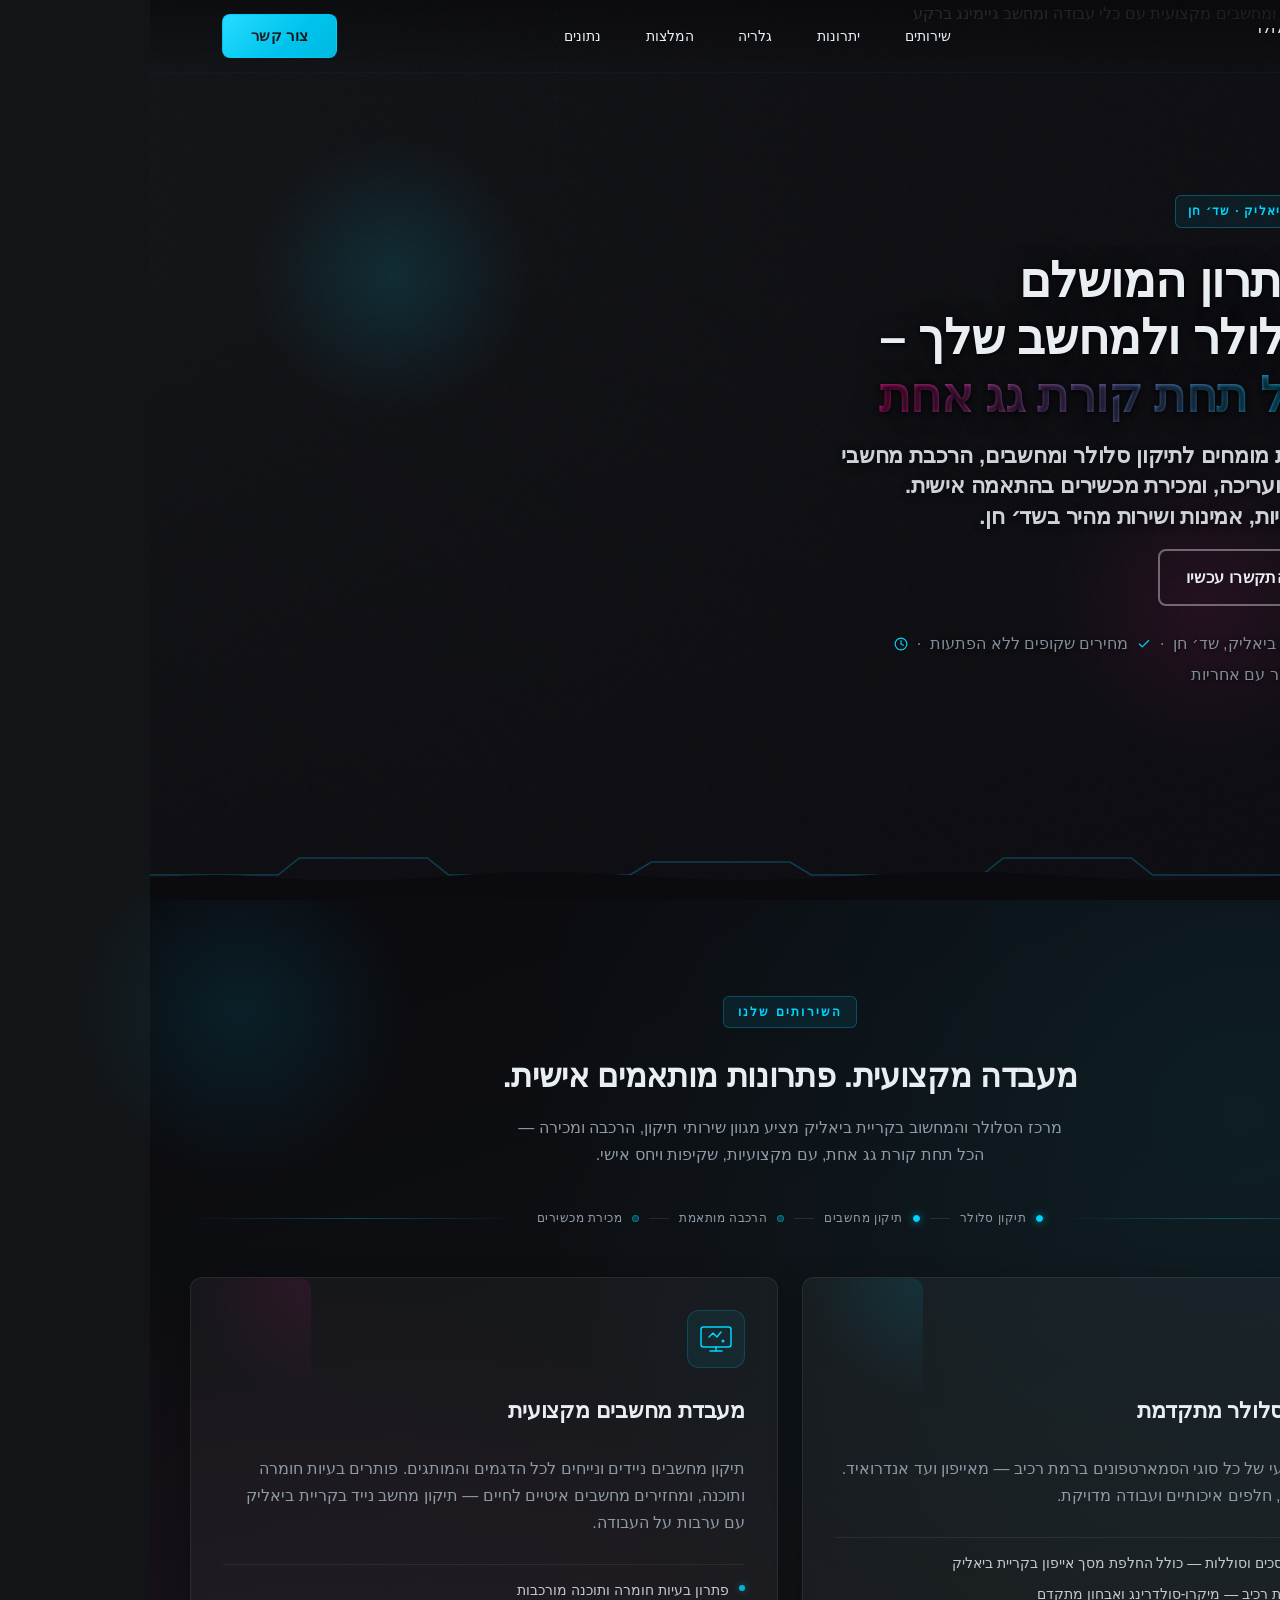
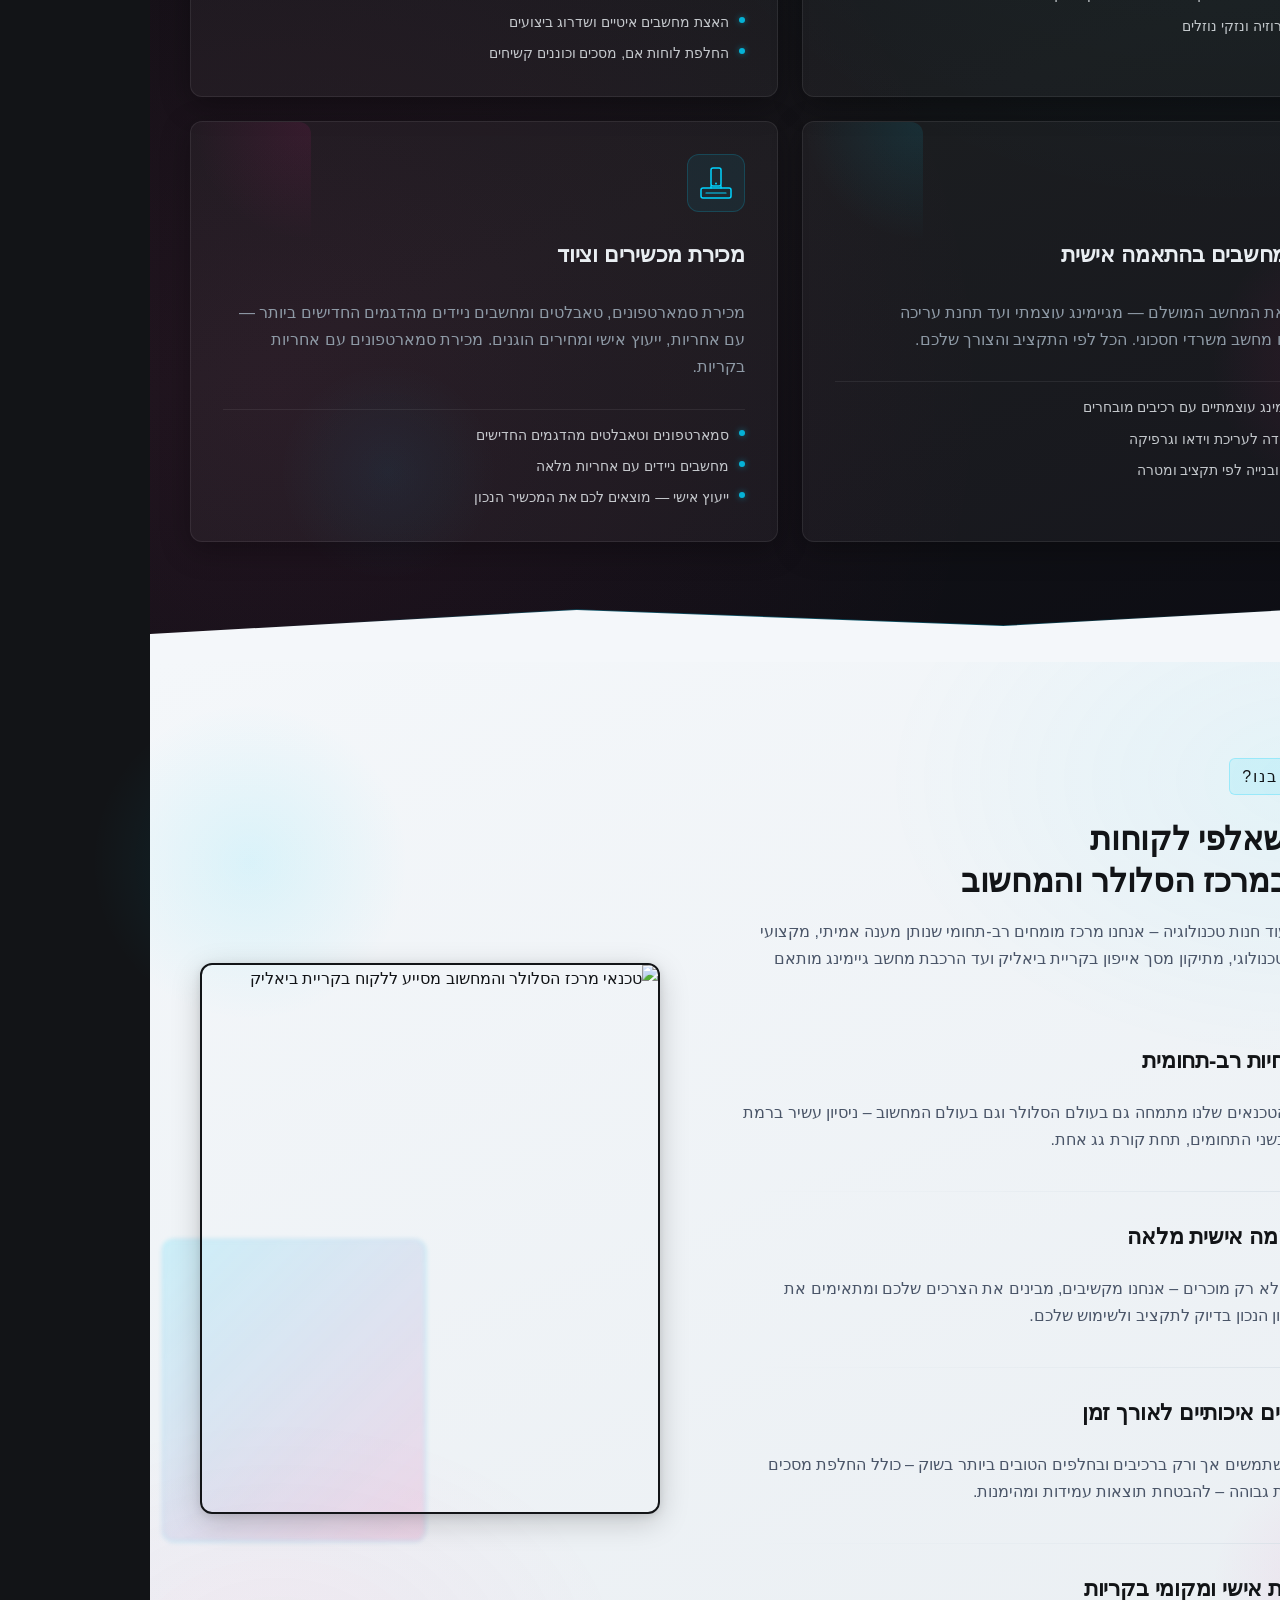
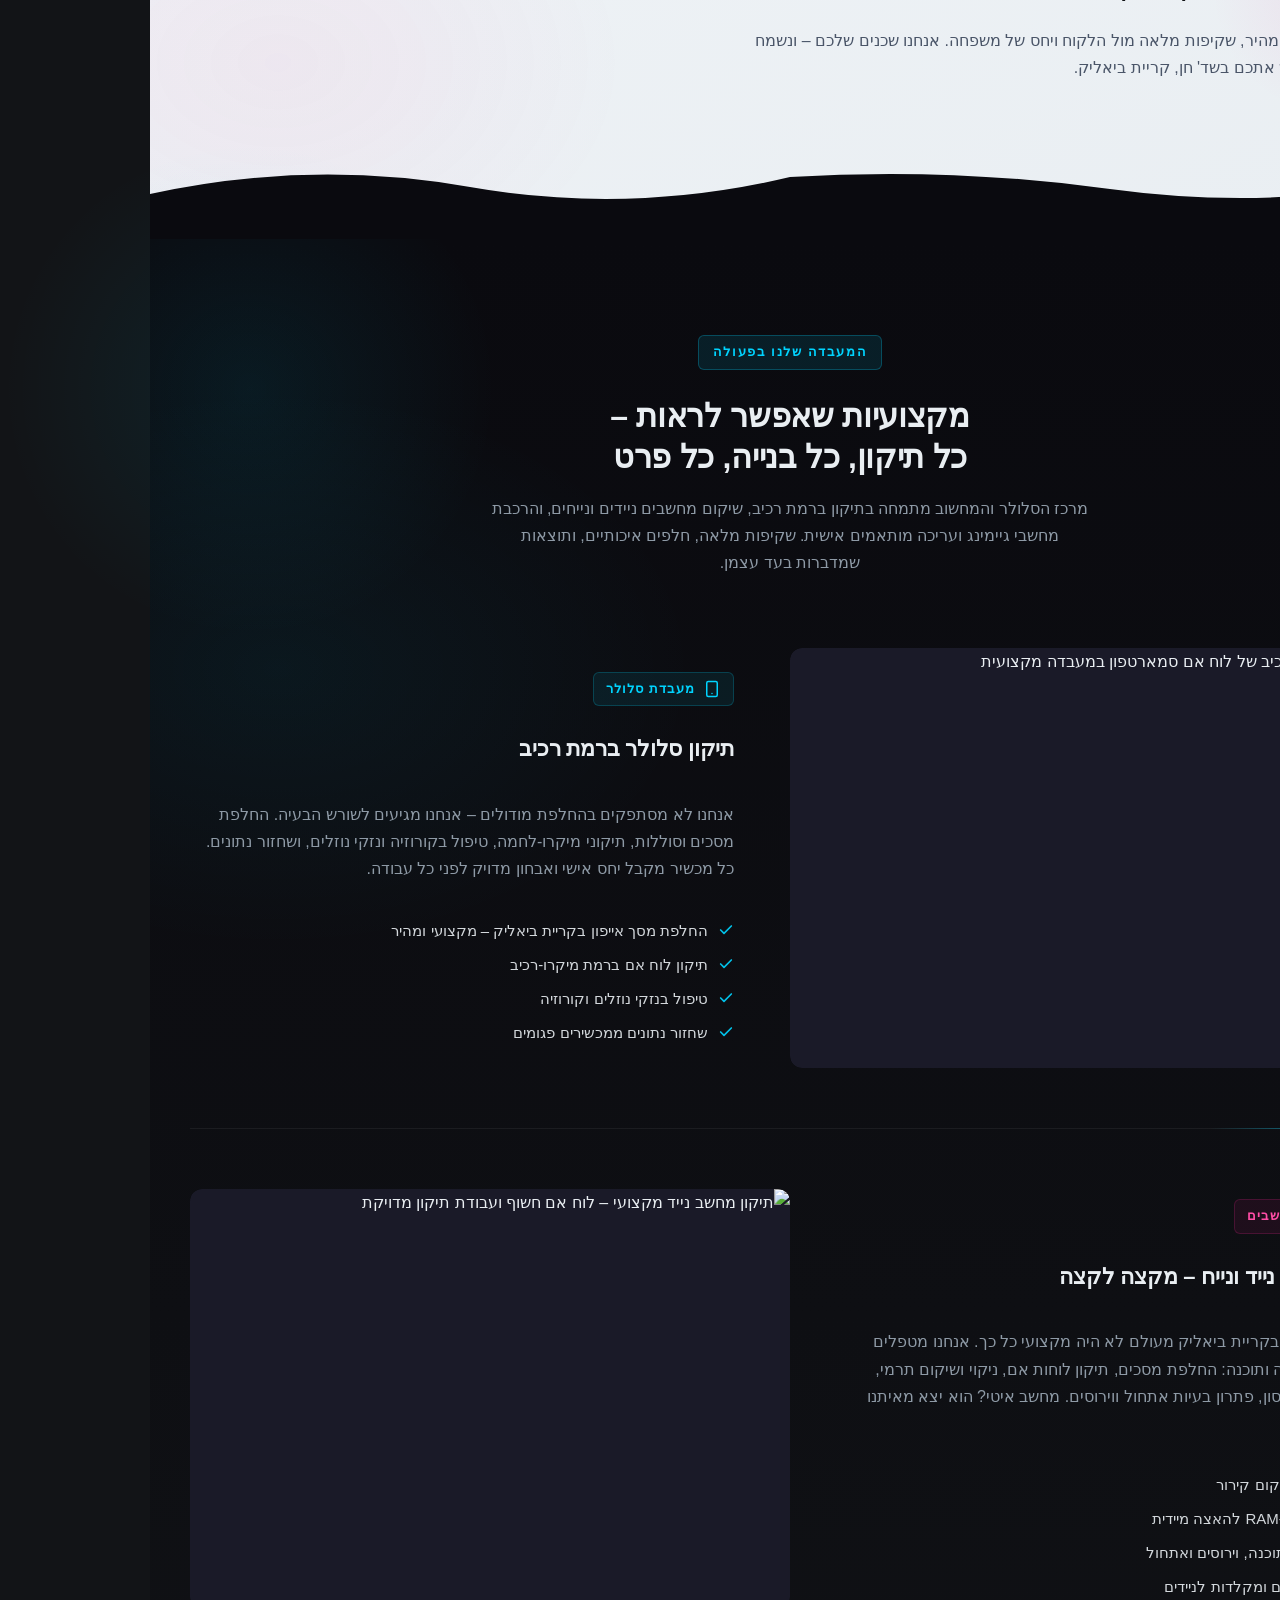
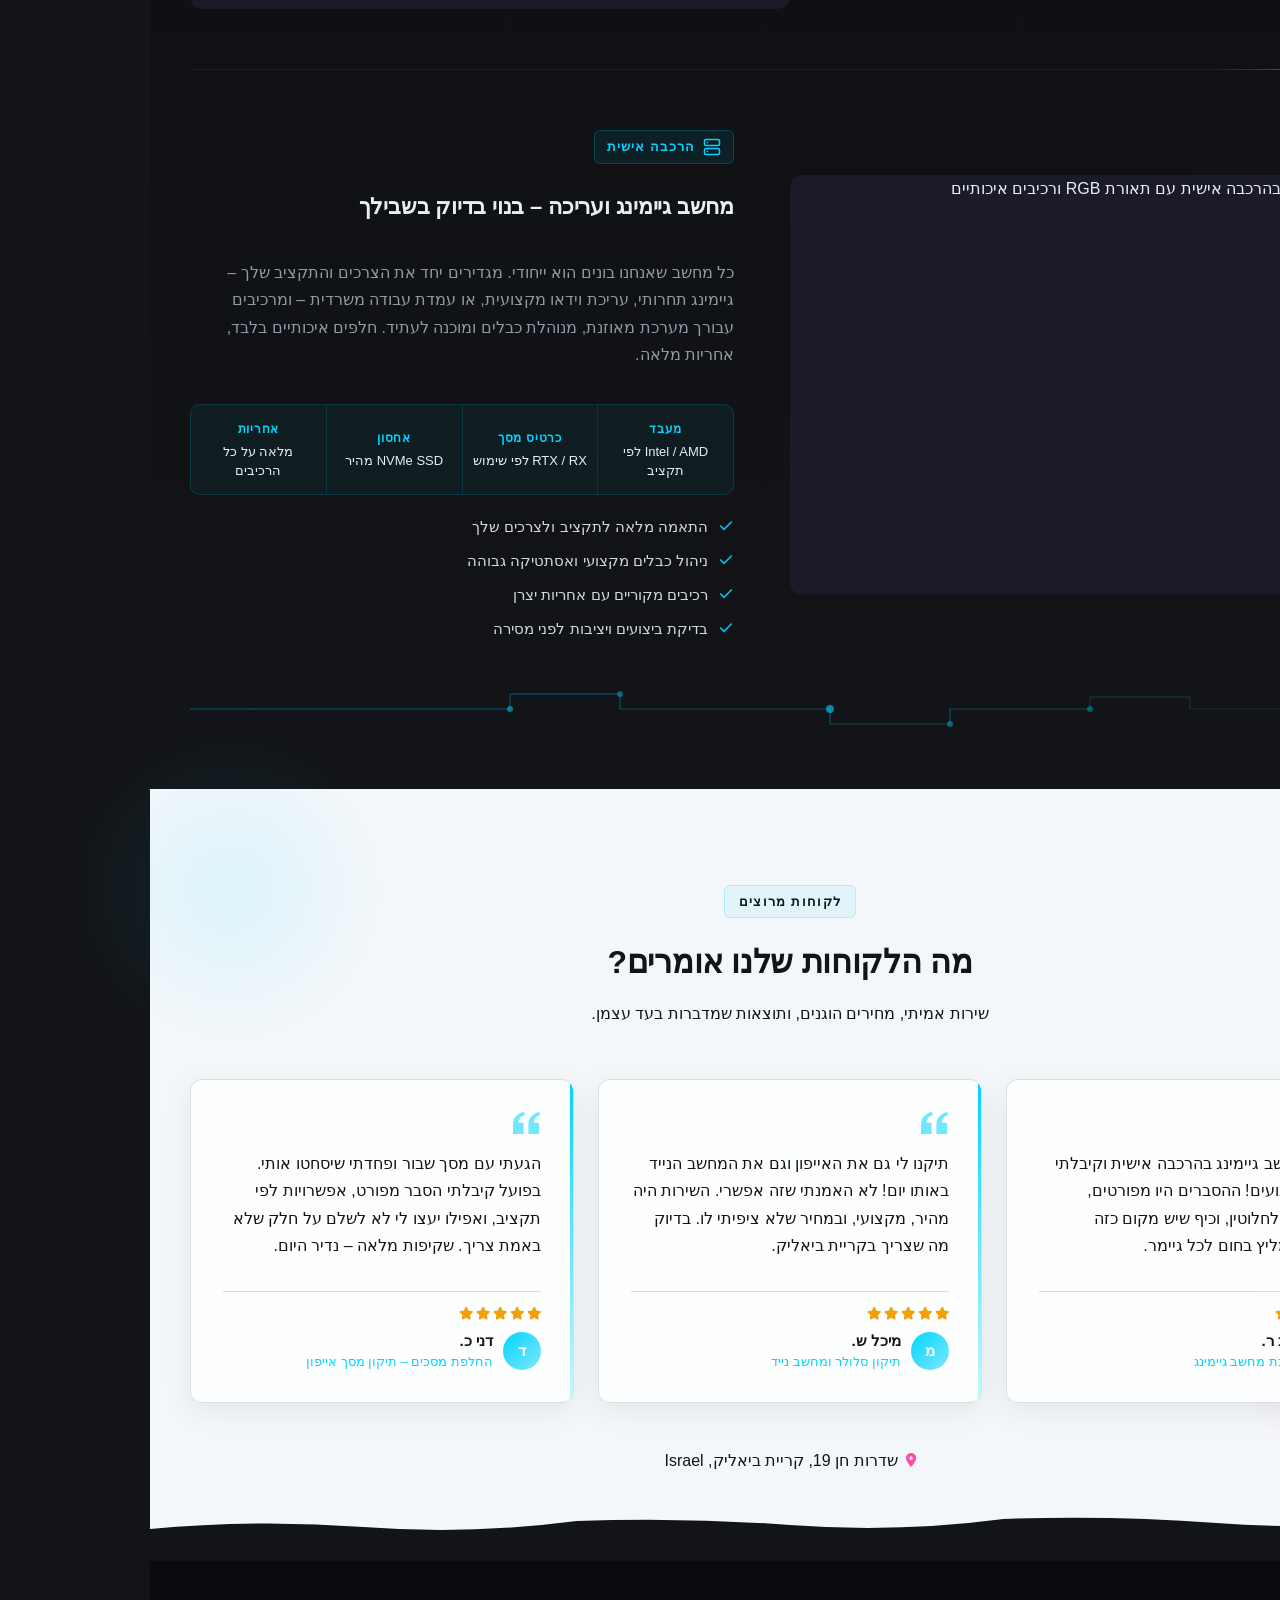
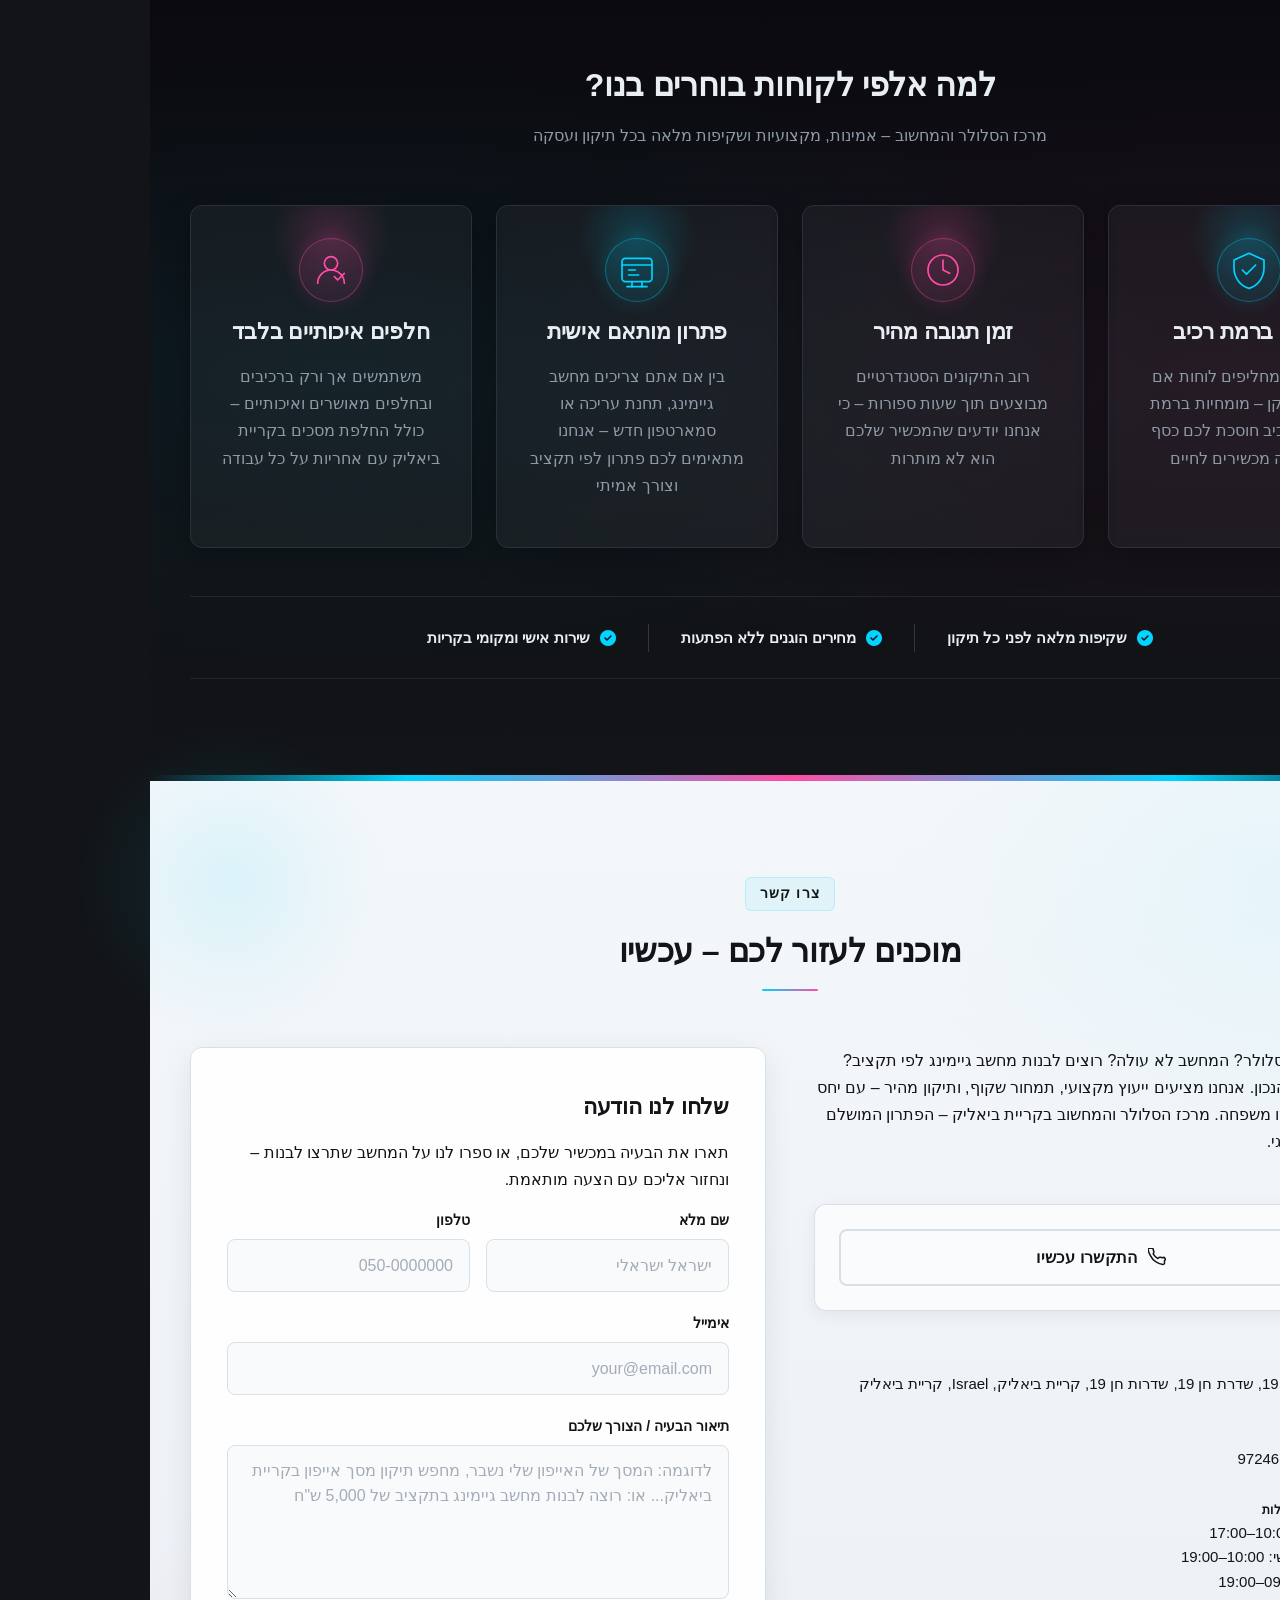
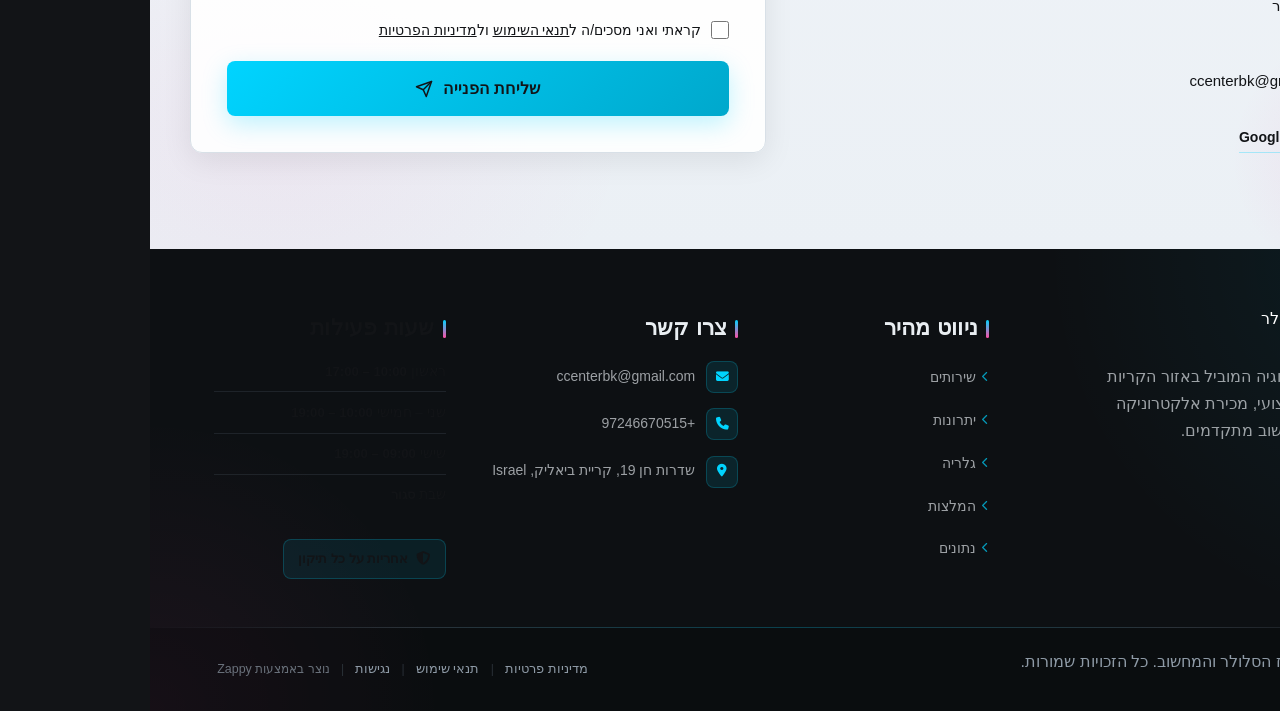
==== commit 38cdad4a: "Background sync: Progressive GitHub Sync" ====
--- a/public/index.html
+++ b/public/index.html
@@ -1 +1 @@
-<!doctype html><html dir="rtl" lang="he"><head><meta charset="UTF-8"><meta content="width=device-width,initial-scale=1" name="viewport"><meta content="index, follow" name="robots"><title>החלפת מסכים — מרכז הסלולר והמחשוב</title><meta content="A multi-disciplinary tech service center located in Kiryat Bialik, Israel, specializing in both mobile and computer repair, custom PC builds for gaming and prof" name="description"><meta content="החלפת מסכים, תיקון מסך אייפון קריית ביאליק, תיקון מחשב נייד קריית ביאליק, מכירת סמארטפונים עם אחריות קריות" name="keywords"><link href="/assets/favicon.ico" rel="icon" type="image/x-icon"><link href="/assets/favicon-16x16.png" rel="icon" type="image/png" sizes="16x16"><link href="/assets/favicon-32x32.png" rel="icon" type="image/png" sizes="32x32"><link href="/assets/favicon-48x48.png" rel="icon" type="image/png" sizes="48x48"><link href="/assets/favicon-192x192.png" rel="icon" type="image/png" sizes="192x192"><link href="/assets/favicon-512x512.png" rel="icon" type="image/png" sizes="512x512"><link href="/assets/apple-touch-icon.png" rel="apple-touch-icon"><script>!function(){"use strict";var t="596f2b6d-0e9f-4a95-96ef-110c9176f6aa",e="https://api.zappy5.com/api/analytics/track",a=18e5,n=2592e6,o=!0,i=!0,r=!0;var s=function(){var e="zappy_visitor_"+t,a=null;try{if(a=localStorage.getItem(e)){var o=JSON.parse(a),i=Date.now();if(i-o.created<n)return o.lastSeen=i,localStorage.setItem(e,JSON.stringify(o)),o.id}}catch(t){console.warn("Zappy Analytics: LocalStorage not available")}var r="zv_"+Date.now()+"_"+Math.random().toString(36).substr(2,9);try{localStorage.setItem(e,JSON.stringify({id:r,created:Date.now(),lastSeen:Date.now()}))}catch(t){}return r}(),c=function(){var e="zappy_session_"+t,n=null;try{if(n=sessionStorage.getItem(e)){var o=JSON.parse(n),i=Date.now();if(i-o.timestamp<a)return o.timestamp=i,sessionStorage.setItem(e,JSON.stringify(o)),o.id}}catch(t){console.warn("Zappy Analytics: SessionStorage not available")}var r="zs_"+Date.now()+"_"+Math.random().toString(36).substr(2,9);try{sessionStorage.setItem(e,JSON.stringify({id:r,timestamp:Date.now()}))}catch(t){}return r}();function l(a,n){n=n||{};var o={website_id:t,event_type:a,page_path:window.location.pathname,referrer:document.referrer||"direct",visitor_id:s,session_id:c,metadata:n};if(navigator.sendBeacon){var i=new Blob([JSON.stringify(o)],{type:"application/json"});navigator.sendBeacon(e,i)}else fetch(e,{method:"POST",headers:{"Content-Type":"application/json"},body:JSON.stringify(o),keepalive:!0}).catch(function(t){console.warn("Zappy Analytics: Failed to track event",t)})}o&&l("pageview",{title:document.title,url:window.location.href}),i&&document.addEventListener("click",function(t){var e=t.target;if("BUTTON"===e.tagName||e.closest("button")){var a="BUTTON"===e.tagName?e:e.closest("button");l("click",{element:"button",text:a.textContent.trim().substring(0,100),id:a.id||null,class:a.className||null})}else if("A"===e.tagName||e.closest("a")){var n="A"===e.tagName?e:e.closest("a");l("navigation",{element:"link",text:n.textContent.trim().substring(0,100),href:n.href,external:n.hostname!==window.location.hostname})}},!0),r&&document.addEventListener("submit",function(t){var e=t.target;l("form_submit",{form_id:e.id||null,form_name:e.name||null,form_action:e.action||null,form_method:e.method||"GET"})},!0);var d=Date.now();window.addEventListener("beforeunload",function(){l("page_unload",{time_on_page:Math.floor((Date.now()-d)/1e3),page_path:window.location.pathname})}),window.zappyAnalytics={track:l,getVisitorId:function(){return s},getSessionId:function(){return c}}}()</script><meta content="החלפת מסכים — מרכז הסלולר והמחשוב" property="og:title"><meta content="A multi-disciplinary tech service center located in Kiryat Bialik, Israel, specializing in both mobile and computer repair, custom PC builds for gaming and prof" property="og:description"><meta content="summary_large_image" name="twitter:card"><meta content="החלפת מסכים — מרכז הסלולר והמחשוב" name="twitter:title"><meta content="A multi-disciplinary tech service center located in Kiryat Bialik, Israel, specializing in both mobile and computer repair, custom PC builds for gaming and prof" name="twitter:description"><meta content="website" property="og:type"><meta content="he_IL" property="og:locale"><link href="https://cdnjs.cloudflare.com/ajax/libs/font-awesome/6.4.0/css/all.min.css" rel="stylesheet"><link href="/assets/favicon.ico" rel="icon" type="image/x-icon"><link href="/assets/favicon-16x16.png" rel="icon" type="image/png" sizes="16x16"><link href="/assets/favicon-32x32.png" rel="icon" type="image/png" sizes="32x32"><link href="/assets/favicon-48x48.png" rel="icon" type="image/png" sizes="48x48"><link href="/assets/favicon-192x192.png" rel="icon" type="image/png" sizes="192x192"><link href="/assets/favicon-512x512.png" rel="icon" type="image/png" sizes="512x512"><link href="/assets/apple-touch-icon.png" rel="apple-touch-icon"><link href="https://cdn.jsdelivr.net/npm/vanilla-cookieconsent@3/dist/cookieconsent.css" rel="stylesheet"><script src="https://cdn.jsdelivr.net/npm/vanilla-cookieconsent@3/dist/cookieconsent.umd.js"></script><script src="https://cdn.jsdelivr.net/gh/mickidum/acc_toolbar/acctoolbar/acctoolbar.min.js"></script><link href="/styles.css" rel="stylesheet"><style id="zappy-dropdown-submenu-styles">#navMenu li:has(.sub-menu),.nav-menu li:has(.sub-menu),.navbar li:has(.sub-menu),nav li:has(.sub-menu){position:relative}#navMenu .sub-menu,.nav-menu .sub-menu,.navbar .sub-menu,nav .sub-menu{display:block!important;position:absolute!important;top:100%;left:0;min-width:220px;background:#fff;border-radius:8px;box-shadow:0 8px 25px rgba(0,0,0,.15);padding:8px 0;opacity:0;visibility:hidden;transform:translateY(10px);transition:all .3s ease;z-index:1000;list-style:none;pointer-events:none}#navMenu li:hover>.sub-menu,.nav-menu li:hover>.sub-menu,.navbar li:hover>.sub-menu,nav li:hover>.sub-menu{opacity:1!important;visibility:visible!important;transform:translateY(0)!important;pointer-events:auto!important}.sub-menu li{list-style:none;margin:0;padding:0}.sub-menu a{display:block!important;padding:10px 16px!important;color:var(--text-dark,#333)!important;font-weight:500;text-decoration:none;white-space:nowrap;transition:background-color .2s}.sub-menu .zappy-nav-child>a{padding-left:28px!important;font-size:.9em!important;opacity:.85!important}[dir=rtl] .sub-menu .zappy-nav-child>a,html[lang=ar] .sub-menu .zappy-nav-child>a,html[lang=he] .sub-menu .zappy-nav-child>a{padding-left:10px!important;padding-right:28px!important}.sub-menu .zappy-nav-parent>a{font-weight:600!important}.sub-menu a:hover{background-color:#f5f5f5}[dir=rtl] .nav-menu .sub-menu,[dir=rtl] .navbar .sub-menu,[dir=rtl] nav .sub-menu,html[lang=ar] .nav-menu .sub-menu,html[lang=ar] .navbar .sub-menu,html[lang=ar] nav .sub-menu,html[lang=he] .nav-menu .sub-menu,html[lang=he] .navbar .sub-menu,html[lang=he] nav .sub-menu{left:auto!important;right:0!important}.sub-menu:empty,.sub-menu:not(:has(li)):not(:has(> a)),.sub-menu:not(:has(li:not(.zappy-hidden-menu-item))):not(:has(> a)){display:none!important;opacity:0!important;visibility:hidden!important;pointer-events:none!important}li:has(.menu-group-title):hover>.sub-menu{opacity:1!important;visibility:visible!important;transform:translateY(0)!important;pointer-events:auto!important}#navMenu>li>.menu-group-title,.nav-menu>li>.menu-group-title{display:inline-block;padding:.5rem 1rem;cursor:default;user-select:none}@media (max-width:768px){#navMenu .sub-menu,.nav-menu .sub-menu,.navbar .sub-menu,nav .sub-menu{position:static!important;transform:none!important;box-shadow:none!important;background:0 0!important;max-height:0;overflow:hidden;opacity:0;visibility:hidden;transition:max-height .3s ease,opacity .3s ease;padding:0!important;border-radius:0!important}#navMenu .sub-menu.mobile-expanded,.nav-menu .sub-menu.mobile-expanded,.navbar .sub-menu.mobile-expanded{max-height:none!important;overflow-y:visible!important;opacity:1!important;visibility:visible!important;padding:8px 0 8px 16px!important}[dir=rtl] .sub-menu.mobile-expanded,html[lang=he] .sub-menu.mobile-expanded{padding:8px 16px 8px 0!important}#navMenu li:hover>.sub-menu,.nav-menu li:hover>.sub-menu,.navbar li:hover>.sub-menu,nav li:hover>.sub-menu{opacity:0;visibility:hidden;pointer-events:none}#navMenu li>.sub-menu.mobile-expanded,.nav-menu li>.sub-menu.mobile-expanded,.navbar li>.sub-menu.mobile-expanded,nav li>.sub-menu.mobile-expanded{opacity:1!important;visibility:visible!important;pointer-events:auto!important}#navMenu li:has(.sub-menu),.nav-menu li:has(.sub-menu),.navbar li:has(.sub-menu),nav li:has(.sub-menu){display:flex!important;flex-wrap:wrap!important;align-items:center!important;position:relative!important;min-height:44px!important}#navMenu li:has(.sub-menu)>a,.nav-menu li:has(.sub-menu)>a,.navbar li:has(.sub-menu)>a,nav li:has(.sub-menu)>a{flex:1!important;min-width:0!important}#navMenu li:has(.sub-menu)>.menu-group-title,.nav-menu li:has(.sub-menu)>.menu-group-title,.navbar li:has(.sub-menu)>.menu-group-title,nav li:has(.sub-menu)>.menu-group-title{flex:1!important;min-width:0!important;padding:0!important;line-height:inherit!important}#navMenu li:has(.sub-menu)>.sub-menu,.nav-menu li:has(.sub-menu)>.sub-menu,.navbar li:has(.sub-menu)>.sub-menu,nav li:has(.sub-menu)>.sub-menu{flex-basis:100%!important;width:100%!important}#navMenu li:has(.sub-menu)>a [class*=arrow],#navMenu li:has(.sub-menu)>a [class*=chevron],.nav-menu li:has(.sub-menu)>a .fa-angle-down,.nav-menu li:has(.sub-menu)>a .fa-chevron-down,.nav-menu li:has(.sub-menu)>a [class*=arrow],.nav-menu li:has(.sub-menu)>a [class*=chevron],nav li:has(.sub-menu)>a [class*=arrow],nav li:has(.sub-menu)>a [class*=chevron]{display:none!important;visibility:hidden!important}.mobile-submenu-toggle{display:flex!important;align-items:center!important;justify-content:center!important;width:44px!important;height:auto!important;background:0 0!important;border:none!important;cursor:pointer!important;color:var(--text-light)!important;position:static!important;flex-shrink:0!important;align-self:stretch!important;z-index:2!important;padding:0!important;margin:0!important}.mobile-submenu-toggle::after{content:''!important;width:0!important;height:0!important;border-left:6px solid transparent!important;border-right:6px solid transparent!important;border-top:7px solid currentColor!important;transition:transform .3s ease!important}.mobile-submenu-toggle.expanded::after{transform:rotate(180deg)!important}.sub-menu a{padding:10px 0!important;display:block!important;color:var(--text-light)!important;white-space:normal!important}.sub-menu .zappy-nav-child>a{padding-left:28px!important;font-size:.9em!important;opacity:.85!important}[dir=rtl] .sub-menu .zappy-nav-child>a,html[lang=ar] .sub-menu .zappy-nav-child>a,html[lang=he] .sub-menu .zappy-nav-child>a{padding-left:0!important;padding-right:28px!important}.sub-menu .zappy-nav-parent>a{font-weight:600!important}#navMenu.active,.nav-menu.active{max-width:100vw!important;overflow-x:hidden!important;box-sizing:border-box!important}.navbar .sub-menu li a,.zappy-products-dropdown .sub-menu a,nav.navbar .sub-menu li a{color:var(--text-light)!important}}@media (min-width:769px){.mobile-submenu-toggle{display:none!important}}</style><style id="zappy-widget-visibility">#mic-access-tool-box,#mic-access-tool-general-button,#mic-init-access-tool #mic-access-tool-box,#mic-init-access-tool #mic-access-tool-general-button,#mic-init-access-tool .mic-access-tool-general-button,._access-icon,._access-menu,.mic-access-tool-box,.mic-access-tool-general-button,div[id*=mic-access-tool-box]{display:none!important;visibility:hidden!important;opacity:0!important;pointer-events:none!important}</style></head><body><nav class="navbar" dir="rtl"><button class="mobile-toggle" aria-label="Menu" id="mobileToggle"><svg viewBox="0 0 24 24" fill="none" height="24" width="24" class="hamburger-icon"><path d="M3 12h18M3 6h18M3 18h18" stroke="currentColor" stroke-linecap="round" stroke-width="2"></path></svg> <svg viewBox="0 0 24 24" fill="none" height="24" width="24" class="close-icon" style="display:none"><path d="M18 6L6 18M6 6l12 12" stroke="currentColor" stroke-linecap="round" stroke-width="2"></path></svg></button> <button class="phone-header-btn" aria-label="Call" data-phone="046670515"><svg viewBox="0 0 24 24" fill="currentColor" height="20" width="20"><path d="M22 16.92v3a2 2 0 0 1-2.18 2 19.79 19.79 0 0 1-8.63-3.07 19.5 19.5 0 0 1-6-6 19.79 19.79 0 0 1-3.07-8.67A2 2 0 0 1 4.11 2h3a2 2 0 0 1 2 1.72 12.84 12.84 0 0 0 .7 2.81 2 2 0 0 1-.45 2.11L8.09 9.91a16 16 0 0 0 6 6l1.27-1.27a2 2 0 0 1 2.11-.45 12.84 12.84 0 0 0 2.81.7A2 2 0 0 1 22 16.92z"></path></svg></button><div class="nav-container"><div class="nav-right-group"><div class="nav-brand"><a href="/" class="logo-link"><img alt="מרכז הסלולר והמחשוב" src="/assets/logo-1777834954457-nx5ls0.webp?v=1777834954687-7uy3kb" class="logo"></a></div><ul class="nav-menu" id="navMenu"><li><a href="#services">שירותים</a></li><li><a href="#benefits">יתרונות</a></li><li><a href="#showcase">גלריה</a></li><li><a href="#testimonials">המלצות</a></li><li><a href="#stats">נתונים</a></li></ul></div><div class="nav-cta-container"><a href="#contact" class="nav-cta-btn">צור קשר</a></div></div></nav><script>window.addEventListener("load",function(){const e=document.querySelector(".navbar, nav, header");if(!e)return void console.log("[Navbar] Navbar element not found");let t=document.getElementById("mobileToggle")||document.querySelector(".mobile-toggle")||document.querySelector(".hamburger")||document.querySelector(".hamburger-menu")||document.querySelector(".menu-toggle")||document.querySelector(".burger-menu")||document.querySelector('[aria-label="Menu"]')||document.querySelector('[aria-label="תפריט"]');const o=document.querySelector(".phone-header-btn"),n=window.getComputedStyle(e);let r=n.backgroundColor;if(console.log("[Navbar] Initial navbar background:",r),"transparent"===r||"rgba(0, 0, 0, 0)"===r||r.startsWith("rgba")&&r.includes(", 0)")){const e=n.backgroundImage;if(e&&"none"!==e)console.log("[Navbar] Navbar has background image/gradient, using dark text"),r="rgb(240, 240, 240)";else{const e=window.getComputedStyle(document.body).backgroundColor;console.log("[Navbar] Navbar transparent, using body background:",e),r=e}}const i=r.match(/\d+/g);if(i&&i.length>=3){const e=(.299*parseInt(i[0])+.587*parseInt(i[1])+.114*parseInt(i[2]))/255;console.log("[Navbar] Mobile button colors preserved from Claude CSS (luminance:",e.toFixed(2)+")");const n=document.createElement("style");n.id="zappy-mobile-nav-fix";document.documentElement.lang;document.documentElement.dir,n.textContent='\n        /* Hide mobile buttons on desktop, show only on mobile */\n        @media (min-width: 769px) {\n          .mobile-toggle,\n          .phone-header-btn {\n            display: none !important;\n          }\n        }\n        \n        /* Show and position mobile buttons correctly on mobile */\n        @media (max-width: 768px) {\n          .mobile-toggle,\n          .phone-header-btn {\n            position: absolute !important;\n            top: 50% !important;\n            transform: translateY(-50%) !important;\n            z-index: 1001 !important;\n            display: flex !important;\n            align-items: center !important;\n            justify-content: center !important;\n            width: 36px !important;\n            height: 36px !important;\n            border-radius: 50% !important;\n            border: none !important;\n            cursor: pointer !important;\n            padding: 6px !important;\n            background: none !important;\n            color: var(--nav-text, var(--text-light)) !important;\n          }\n          \n          /* LTR positioning (default): hamburger LEFT, phone RIGHT */\n          html:not([dir="rtl"]):not([lang="he"]):not([lang="ar"]) .mobile-toggle,\n          html[dir="ltr"] .mobile-toggle {\n            left: 12px !important;\n            right: auto !important;\n          }\n          html:not([dir="rtl"]):not([lang="he"]):not([lang="ar"]) .phone-header-btn,\n          html[dir="ltr"] .phone-header-btn {\n            right: 12px !important;\n            left: auto !important;\n          }\n          \n          /* RTL positioning: hamburger RIGHT, phone LEFT */\n          html[dir="rtl"] .mobile-toggle,\n          html[lang="he"] .mobile-toggle,\n          html[lang="ar"] .mobile-toggle {\n            right: 12px !important;\n            left: auto !important;\n          }\n          html[dir="rtl"] .phone-header-btn,\n          html[lang="he"] .phone-header-btn,\n          html[lang="ar"] .phone-header-btn {\n            left: 12px !important;\n            right: auto !important;\n          }\n          \n          /* CRITICAL: Ensure nav-container has min-height on mobile */\n          /* All children are positioned absolutely/fixed on mobile, so height:auto collapses to 0 */\n          .nav-container {\n            min-height: 70px !important;\n            position: relative !important;\n          }\n          \n          /* Ensure SVG icons are properly sized and inherit color */\n          .mobile-toggle svg,\n          .phone-header-btn svg {\n            width: 24px !important;\n            height: 24px !important;\n            /* Don\'t force display - let JavaScript control hamburger/close toggle */\n          }\n          \n          /* Reset nav-cta-container on mobile - remove desktop box-shadow/padding */\n          /* that creates a visible ghost box when CTA button is hidden */\n          .nav-cta-container {\n            box-shadow: none !important;\n            padding: 0 !important;\n          }\n          \n          /* Hide nav-cta-container entirely on mobile when there\'s no lang-switcher */\n          /* (only the CTA button is inside, and it\'s hidden on mobile) */\n          .nav-cta-container:not(:has(.lang-switcher)) {\n            display: none !important;\n          }\n          \n          /* CRITICAL: Prevent hero image fade gradient from bleeding over headline text */\n          /* The .image-fade-gradient has bottom: -30px (extends below parent) */\n          /* On mobile stacked layout, this overlaps the h1 text below the image */\n          .hero-image-column {\n            overflow: hidden !important;\n          }\n          .image-fade-gradient {\n            bottom: 0 !important;\n          }\n          \n          /* Hide desktop language switcher on mobile - hamburger menu handles it */\n          /* High specificity to override stored CSS */\n          .lang-switcher,\n          .nav-cta-container .lang-switcher,\n          .nav-container .lang-switcher,\n          .navbar .lang-switcher,\n          .navbar .nav-cta-container .lang-switcher {\n            display: none !important;\n          }\n        }\n      ';const r=document.getElementById("zappy-mobile-nav-fix");r&&r.remove(),document.head.appendChild(n),console.log("[Navbar] Critical CSS injected for mobile nav positioning");const l=window.innerWidth<=768;if(t){const e=t.querySelector(".hamburger-icon"),o=t.querySelector(".close-icon");e&&(e.style.setProperty("width","24px","important"),e.style.setProperty("height","24px","important"),e.style.setProperty("display","block","important")),o&&(o.style.setProperty("width","24px","important"),o.style.setProperty("height","24px","important"),o.style.setProperty("display","none","important")),l?(t.style.setProperty("position","absolute","important"),t.style.setProperty("top","50%","important"),t.style.setProperty("transform","translateY(-50%)","important"),t.style.setProperty("z-index","1001","important"),t.style.removeProperty("left"),t.style.removeProperty("right"),console.log("[Navbar] Mobile toggle positioning applied (mobile viewport)")):(t.style.removeProperty("position"),t.style.removeProperty("top"),t.style.removeProperty("transform"),t.style.removeProperty("z-index"),t.style.removeProperty("left"),t.style.removeProperty("right"),console.log("[Navbar] Desktop viewport - cleared mobile toggle inline positioning"))}if(o){const e=o.querySelector("svg");e&&(e.style.width="24px",e.style.height="24px",e.setAttribute("width","24"),e.setAttribute("height","24")),l?(o.style.setProperty("position","absolute","important"),o.style.setProperty("top","50%","important"),o.style.setProperty("transform","translateY(-50%)","important"),o.style.setProperty("z-index","1001","important"),o.style.removeProperty("left"),o.style.removeProperty("right"),console.log("[Navbar] Phone button positioning applied (mobile viewport)")):(o.style.removeProperty("position"),o.style.removeProperty("top"),o.style.removeProperty("transform"),o.style.removeProperty("z-index"),o.style.removeProperty("left"),o.style.removeProperty("right"),console.log("[Navbar] Desktop viewport - cleared phone button inline positioning"))}}else console.log("[Navbar] Could not parse background color:",r);t=document.getElementById("mobileToggle")||document.querySelector(".mobile-toggle")||document.querySelector(".hamburger")||document.querySelector(".hamburger-menu")||document.querySelector(".menu-toggle")||document.querySelector(".burger-menu")||document.querySelector('[aria-label="Menu"]')||document.querySelector('[aria-label="תפריט"]');const l=document.getElementById("navMenu")||document.querySelector(".nav-menu")||document.querySelector(".nav-links")||document.querySelector("nav ul:not(.submenu)");if(!t||!l)return void console.log("[Navbar] Mobile toggle or menu not found:",{toggle:!!t,menu:!!l});l.id||(l.id="navMenu"),console.log("[Navbar] Initializing mobile menu...");const a=t.cloneNode(!0);t.parentNode.replaceChild(a,t),a.addEventListener("click",function(e){e.preventDefault(),e.stopPropagation();const t=this.querySelector(".hamburger-icon"),o=this.querySelector(".close-icon");l.classList.contains("active")?(l.classList.remove("active"),t&&t.style.setProperty("display","block","important"),o&&o.style.setProperty("display","none","important"),document.body.style.overflow="",console.log("[Navbar] Menu closed")):(l.classList.add("active"),t&&t.style.setProperty("display","none","important"),o&&o.style.setProperty("display","block","important"),document.body.style.overflow="hidden",console.log("[Navbar] Menu opened"))}),l.querySelectorAll("a").forEach(function(e){e.addEventListener("click",function(){if("#"===this.getAttribute("href"))return;const e=a.querySelector(".hamburger-icon"),t=a.querySelector(".close-icon");l.classList.remove("active"),e&&e.style.setProperty("display","block","important"),t&&t.style.setProperty("display","none","important"),document.body.style.overflow="",console.log("[Navbar] Menu closed (link clicked)")})});var s=l.querySelectorAll(".dropdown-toggle");s.forEach(function(e){e.addEventListener("click",function(e){e.preventDefault(),e.stopPropagation();var t=this.closest(".nav-dropdown");t&&(t.parentNode.querySelectorAll(".nav-dropdown.open").forEach(function(e){e!==t&&e.classList.remove("open")}),t.classList.toggle("open"),console.log("[Navbar] Dropdown toggled:",t.classList.contains("open")?"open":"closed"))})}),document.addEventListener("click",function(e){e.target.closest(".nav-dropdown")||document.querySelectorAll(".nav-dropdown.open").forEach(function(e){e.classList.remove("open")})}),console.log("[Navbar] Dropdown handlers initialized for "+s.length+" dropdowns"),o&&o.addEventListener("click",function(){const e=document.querySelectorAll('a[href^="tel:"]'),t=e.length>0?e[0].getAttribute("href").replace("tel:",""):"046670515";window.location.href="tel:"+t,console.log("[Navbar] Phone button clicked")}),console.log("[Navbar] Mobile menu initialized successfully");const p=function(){const e=document.querySelector(".whatsapp-float");e&&(window.innerWidth>=769?(e.style.setProperty("display","none","important"),e.style.setProperty("visibility","hidden","important"),e.style.setProperty("opacity","0","important"),e.style.setProperty("pointer-events","none","important"),console.log("[WhatsApp] Button hidden on desktop")):(e.style.removeProperty("display"),e.style.removeProperty("visibility"),e.style.removeProperty("opacity"),e.style.removeProperty("pointer-events"),console.log("[WhatsApp] Button visible on mobile")))};let c;p(),window.addEventListener("resize",function(){clearTimeout(c),c=setTimeout(p,100)})})</script><main><section class="index-hero-section" data-layout-spec="בית-hero" dir="rtl" id="hero" data-hero-type="fullscreen-scrim"><div class="index-hero-bg-wrapper"><img alt="מעבדת תיקון סלולר ומחשבים מקצועית עם כלי עבודה ומחשב גיימינג ברקע" src="/assets/site-index-hero-image-1.webp" data-context="Dramatic cinematic repair lab environment: close-up of an opened smartphone with visible circuit board and precision tweezers, a disassembled laptop motherboard glowing with cyan LED light, professional repair tools arranged on a dark workbench, and a custom gaming PC with RGB lighting glowing in the background depth of field. Dark graphite tones with electric cyan and magenta accent glows. Photorealistic, high-end tech studio atmosphere, Kiryat Bialik Israel repair center." data-placeholder="index-hero-image-1" height="700" width="1200" class="index-hero-bg-img" data-hero-bg="true"></div><div class="index-hero-scrim" aria-hidden="true"></div><div class="index-hero-circuit-grid" aria-hidden="true"></div><div class="index-hero-cyan-orb" aria-hidden="true"></div><div class="index-hero-magenta-orb" aria-hidden="true"></div><div class="index-hero-container"><div class="index-hero-content"><span class="index-hero-label">קריית ביאליק · שד׳ חן</span><h1 class="index-hero-h1">הפתרון המושלם<br>לסלולר ולמחשב שלך –<br><span class="index-hero-gradient-text">הכל תחת קורת גג אחת</span></h1><h3 class="index-hero-subtitle">מעבדת מומחים לתיקון סלולר ומחשבים, הרכבת מחשבי גיימינג ועריכה, ומכירת מכשירים בהתאמה אישית. מקצועיות, אמינות ושירות מהיר בשד׳ חן.</h3><div class="index-hero-ctas"><a href="#" class="index-hero-btn-primary" style="display:none !important" rel="noopener" target="_blank"><svg viewBox="0 0 24 24" aria-hidden="true" fill="currentColor" height="20" width="20" data-element-type="icon" data-icon-type="svg" xmlns="http://www.w3.org/2000/svg"><path d="M17.472 14.382c-.297-.149-1.758-.867-2.03-.967-.273-.099-.471-.148-.67.15-.197.297-.767.966-.94 1.164-.173.199-.347.223-.644.075-.297-.15-1.255-.463-2.39-1.475-.883-.788-1.48-1.761-1.653-2.059-.173-.297-.018-.458.13-.606.134-.133.298-.347.446-.52.149-.174.198-.298.298-.497.099-.198.05-.371-.025-.52-.075-.149-.669-1.612-.916-2.207-.242-.579-.487-.5-.669-.51-.173-.008-.371-.01-.57-.01-.198 0-.52.074-.792.372-.272.297-1.04 1.016-1.04 2.479 0 1.462 1.065 2.875 1.213 3.074.149.198 2.096 3.2 5.077 4.487.709.306 1.262.489 1.694.625.712.227 1.36.195 1.871.118.571-.085 1.758-.719 2.006-1.413.248-.694.248-1.289.173-1.413-.074-.124-.272-.198-.57-.347m-5.421 7.403h-.004a9.87 9.87 0 01-5.031-1.378l-.361-.214-3.741.982.998-3.648-.235-.374a9.86 9.86 0 01-1.51-5.26c.001-5.45 4.436-9.884 9.888-9.884 2.64 0 5.122 1.03 6.988 2.898a9.825 9.825 0 012.893 6.994c-.003 5.45-4.437 9.884-9.885 9.884m8.413-18.297A11.815 11.815 0 0012.05 0C5.495 0 .16 5.335.157 11.892c0 2.096.547 4.142 1.588 5.945L.057 24l6.305-1.654a11.882 11.882 0 005.683 1.448h.005c6.554 0 11.89-5.335 11.893-11.893a11.821 11.821 0 00-3.48-8.413z"></path></svg> ייעוץ וקבלת הצעת מחיר בוואטסאפ </a><a href="tel:046670515" class="index-hero-btn-secondary"><svg viewBox="0 0 24 24" aria-hidden="true" fill="none" height="18" width="18" data-element-type="icon" data-icon-type="svg" stroke="currentColor" stroke-linecap="round" stroke-linejoin="round" stroke-width="2" xmlns="http://www.w3.org/2000/svg"><path d="M22 16.92v3a2 2 0 01-2.18 2 19.79 19.79 0 01-8.63-3.07A19.5 19.5 0 013.07 9.81a19.79 19.79 0 01-3.07-8.67A2 2 0 012 .18h3a2 2 0 012 1.72c.127.96.361 1.903.7 2.81a2 2 0 01-.45 2.11L6.09 7.91a16 16 0 006 6l1.27-1.27a2 2 0 012.11-.45c.907.339 1.85.573 2.81.7A2 2 0 0122 16.92z"></path></svg> התקשרו עכשיו</a></div><p class="index-hero-trust"><svg viewBox="0 0 24 24" aria-hidden="true" fill="currentColor" height="14" width="14" data-element-type="icon" data-icon-type="svg" xmlns="http://www.w3.org/2000/svg" style="display:inline;vertical-align:middle;margin-inline-end:5px;color:var(--primary)"><path d="M12 2C8.13 2 5 5.13 5 9c0 5.25 7 13 7 13s7-7.75 7-13c0-3.87-3.13-7-7-7zm0 9.5c-1.38 0-2.5-1.12-2.5-2.5s1.12-2.5 2.5-2.5 2.5 1.12 2.5 2.5-1.12 2.5-2.5 2.5z"></path></svg> קריית ביאליק, שד׳ חן &nbsp;·&nbsp; <svg viewBox="0 0 24 24" aria-hidden="true" fill="none" height="14" width="14" data-element-type="icon" data-icon-type="svg" stroke="currentColor" stroke-linecap="round" stroke-linejoin="round" stroke-width="2" xmlns="http://www.w3.org/2000/svg" style="display:inline;vertical-align:middle;margin-inline-end:5px;color:var(--primary)"><polyline points="20 6 9 17 4 12"></polyline></svg> מחירים שקופים ללא הפתעות &nbsp;·&nbsp; <svg viewBox="0 0 24 24" aria-hidden="true" fill="none" height="14" width="14" data-element-type="icon" data-icon-type="svg" stroke="currentColor" stroke-linecap="round" stroke-linejoin="round" stroke-width="2" xmlns="http://www.w3.org/2000/svg" style="display:inline;vertical-align:middle;margin-inline-end:5px;color:var(--primary)"><circle cx="12" cy="12" r="10"></circle><polyline points="12 6 12 12 16 14"></polyline></svg> תיקון מהיר עם אחריות</p></div></div><div class="index-hero-divider-wrapper"><svg viewBox="0 0 1200 80" aria-hidden="true" xmlns="http://www.w3.org/2000/svg" data-no-icon-edit="true" preserveAspectRatio="none"><polyline points="0,55 120,55 140,38 260,38 280,55 450,55 470,42 600,42 620,55 780,55 800,38 920,38 940,55 1200,55" fill="none" stroke="rgba(0,212,255,0.25)" stroke-width="1.5"></polyline><path d="M0,80 L0,58 Q60,52 120,58 Q200,64 280,56 Q360,48 460,56 Q560,64 660,56 Q760,48 860,56 Q960,64 1060,56 Q1130,50 1200,58 L1200,80 Z" fill="#0A0A0F"></path></svg></div></section><section class="index-services-section" data-layout-spec="בית-services" dir="rtl" id="services"><div class="iss-orb iss-orb--cyan" aria-hidden="true"></div><div class="iss-orb iss-orb--magenta" aria-hidden="true"></div><div class="iss-orb iss-orb--cyan-bottom" aria-hidden="true"></div><div class="iss-container"><div class="iss-intro"><span class="iss-eyebrow">השירותים שלנו</span><h2 class="iss-heading">מעבדה מקצועית. פתרונות מותאמים אישית.</h2><p class="iss-subheading">מרכז הסלולר והמחשוב בקריית ביאליק מציע מגוון שירותי תיקון, הרכבה ומכירה — הכל תחת קורת גג אחת, עם מקצועיות, שקיפות ויחס אישי.</p></div><div class="iss-benchmark-strip" aria-hidden="true"><div class="iss-bench-line"></div><div class="iss-bench-dots"><span class="iss-bench-dot iss-bench-dot--active"></span> <span class="iss-bench-label">תיקון סלולר</span> <span class="iss-bench-sep"></span> <span class="iss-bench-dot iss-bench-dot--active"></span> <span class="iss-bench-label">תיקון מחשבים</span> <span class="iss-bench-sep"></span> <span class="iss-bench-dot"></span> <span class="iss-bench-label">הרכבה מותאמת</span> <span class="iss-bench-sep"></span> <span class="iss-bench-dot"></span> <span class="iss-bench-label">מכירת מכשירים</span></div><div class="iss-bench-line"></div></div><div class="iss-grid"><article class="iss-card"><div class="iss-card__icon-wrap"><svg viewBox="0 0 36 36" aria-hidden="true" fill="none" height="36" width="36" data-element-type="icon" data-icon-type="svg" xmlns="http://www.w3.org/2000/svg"><rect height="30" width="16" x="10" y="3" rx="3" stroke="currentColor" stroke-width="1.5"></rect><circle cx="18" cy="28" r="1.5" fill="currentColor"></circle><line x1="14" x2="22" y1="7" y2="7" stroke="currentColor" stroke-width="1.5" stroke-linecap="round"></line><path d="M13 14 L16 17 L23 11" stroke="currentColor" stroke-linecap="round" stroke-width="1.5" stroke-linejoin="round"></path></svg></div><div class="iss-card__content"><h3 class="iss-card__title">מעבדת סלולר מתקדמת</h3><p class="iss-card__desc">תיקון מקצועי של כל סוגי הסמארטפונים ברמת רכיב — מאייפון ועד אנדרואיד. אבחון מהיר, חלפים איכותיים ועבודה מדויקת.</p><ul class="iss-card__bullets"><li><span class="iss-bullet-icon" aria-hidden="true"></span> <span>החלפת מסכים וסוללות — כולל החלפת מסך אייפון בקריית ביאליק</span></li><li><span class="iss-bullet-icon" aria-hidden="true"></span> <span>תיקון ברמת רכיב — מיקרו-סולדרינג ואבחון מתקדם</span></li><li><span class="iss-bullet-icon" aria-hidden="true"></span> <span>טיפול בקורוזיה ונזקי נוזלים</span></li></ul></div><div class="iss-card__glow" aria-hidden="true"></div></article><article class="iss-card"><div class="iss-card__icon-wrap"><svg viewBox="0 0 36 36" aria-hidden="true" fill="none" height="36" width="36" data-element-type="icon" data-icon-type="svg" xmlns="http://www.w3.org/2000/svg"><rect height="20" width="30" x="3" y="6" rx="2.5" stroke="currentColor" stroke-width="1.5"></rect><line x1="12" x2="24" y1="30" y2="30" stroke="currentColor" stroke-width="1.5" stroke-linecap="round"></line><line x1="18" x2="18" y1="26" y2="30" stroke="currentColor" stroke-width="1.5" stroke-linecap="round"></line><path d="M11 16 L15 12 L19 16 L23 11" stroke="currentColor" stroke-linecap="round" stroke-width="1.5" stroke-linejoin="round"></path><circle cx="25" cy="20" r="1.5" fill="currentColor"></circle></svg></div><div class="iss-card__content"><h3 class="iss-card__title">מעבדת מחשבים מקצועית</h3><p class="iss-card__desc">תיקון מחשבים ניידים ונייחים לכל הדגמים והמותגים. פותרים בעיות חומרה ותוכנה, ומחזירים מחשבים איטיים לחיים — תיקון מחשב נייד בקריית ביאליק עם ערבות על העבודה.</p><ul class="iss-card__bullets"><li><span class="iss-bullet-icon" aria-hidden="true"></span> <span>פתרון בעיות חומרה ותוכנה מורכבות</span></li><li><span class="iss-bullet-icon" aria-hidden="true"></span> <span>האצת מחשבים איטיים ושדרוג ביצועים</span></li><li><span class="iss-bullet-icon" aria-hidden="true"></span> <span>החלפת לוחות אם, מסכים וכוננים קשיחים</span></li></ul></div><div class="iss-card__glow iss-card__glow--magenta" aria-hidden="true"></div></article><article class="iss-card"><div class="iss-card__icon-wrap"><svg viewBox="0 0 36 36" aria-hidden="true" fill="none" height="36" width="36" data-element-type="icon" data-icon-type="svg" xmlns="http://www.w3.org/2000/svg"><rect height="22" width="28" x="4" y="8" rx="2.5" stroke="currentColor" stroke-width="1.5"></rect><rect height="6" width="8" x="8" y="12" rx="1" stroke="currentColor" stroke-width="1.2"></rect><rect height="3" width="8" x="20" y="12" rx="0.8" stroke="currentColor" stroke-width="1.2"></rect><rect height="3" width="8" x="20" y="18" rx="0.8" stroke="currentColor" stroke-width="1.2"></rect><line x1="8" x2="16" y1="22" y2="22" stroke="currentColor" stroke-width="1.2" stroke-linecap="round"></line><line x1="8" x2="20" y1="25" y2="25" stroke="currentColor" stroke-width="1.2" stroke-linecap="round"></line><path d="M18 5 L18 8" stroke="currentColor" stroke-linecap="round" stroke-width="1.5"></path><path d="M14 5 L14 8" stroke="currentColor" stroke-linecap="round" stroke-width="1.5"></path><path d="M22 5 L22 8" stroke="currentColor" stroke-linecap="round" stroke-width="1.5"></path></svg></div><div class="iss-card__content"><h3 class="iss-card__title">הרכבת מחשבים בהתאמה אישית</h3><p class="iss-card__desc">בונים לכם את המחשב המושלם — מגיימינג עוצמתי ועד תחנת עריכה מקצועית או מחשב משרדי חסכוני. הכל לפי התקציב והצורך שלכם.</p><ul class="iss-card__bullets"><li><span class="iss-bullet-icon" aria-hidden="true"></span> <span>מחשבי גיימינג עוצמתיים עם רכיבים מובחרים</span></li><li><span class="iss-bullet-icon" aria-hidden="true"></span> <span>תחנות עבודה לעריכת וידאו וגרפיקה</span></li><li><span class="iss-bullet-icon" aria-hidden="true"></span> <span>ייעוץ מלא ובנייה לפי תקציב ומטרה</span></li></ul></div><div class="iss-card__glow" aria-hidden="true"></div></article><article class="iss-card"><div class="iss-card__icon-wrap"><svg viewBox="0 0 36 36" aria-hidden="true" fill="none" height="36" width="36" data-element-type="icon" data-icon-type="svg" xmlns="http://www.w3.org/2000/svg"><rect height="18" width="10" x="13" y="3" rx="2" stroke="currentColor" stroke-width="1.5"></rect><circle cx="18" cy="18.5" r="1" fill="currentColor"></circle><rect height="10" width="30" x="3" y="23" rx="2" stroke="currentColor" stroke-width="1.5"></rect><line x1="8" x2="28" y1="28" y2="28" stroke="currentColor" stroke-width="1.2" stroke-linecap="round"></line><line x1="23" x2="23" y1="21" y2="23" stroke="currentColor" stroke-width="1.5" stroke-linecap="round"></line><line x1="13" x2="13" y1="21" y2="23" stroke="currentColor" stroke-width="1.5" stroke-linecap="round"></line></svg></div><div class="iss-card__content"><h3 class="iss-card__title">מכירת מכשירים וציוד</h3><p class="iss-card__desc">מכירת סמארטפונים, טאבלטים ומחשבים ניידים מהדגמים החדישים ביותר — עם אחריות, ייעוץ אישי ומחירים הוגנים. מכירת סמארטפונים עם אחריות בקריות.</p><ul class="iss-card__bullets"><li><span class="iss-bullet-icon" aria-hidden="true"></span> <span>סמארטפונים וטאבלטים מהדגמים החדישים</span></li><li><span class="iss-bullet-icon" aria-hidden="true"></span> <span>מחשבים ניידים עם אחריות מלאה</span></li><li><span class="iss-bullet-icon" aria-hidden="true"></span> <span>ייעוץ אישי — מוצאים לכם את המכשיר הנכון</span></li></ul></div><div class="iss-card__glow iss-card__glow--magenta" aria-hidden="true"></div></article></div></div><div class="iss-divider-wrapper"><svg viewBox="0 0 1200 80" aria-hidden="true" xmlns="http://www.w3.org/2000/svg" data-no-icon-edit="true" preserveAspectRatio="none"><defs><linearGradient id="iss-divider-glow" x1="0%" x2="100%" y1="0%" y2="0%"><stop offset="0%" stop-color="#F4F7FA" stop-opacity="1"></stop><stop offset="40%" stop-color="#F4F7FA" stop-opacity="1"></stop><stop offset="60%" stop-color="#F4F7FA" stop-opacity="1"></stop><stop offset="100%" stop-color="#F4F7FA" stop-opacity="1"></stop></linearGradient><linearGradient id="iss-cyan-edge" x1="0%" x2="100%" y1="0%" y2="0%"><stop offset="0%" stop-color="transparent" stop-opacity="0"></stop><stop offset="35%" stop-color="#00D4FF" stop-opacity="0.35"></stop><stop offset="65%" stop-color="#00D4FF" stop-opacity="0.35"></stop><stop offset="100%" stop-color="transparent" stop-opacity="0"></stop></linearGradient></defs><polyline points="0,52 400,28 800,44 1200,20" fill="none" stroke="url(#iss-cyan-edge)" stroke-width="1.5"></polyline><polygon points="0,80 0,52 400,28 800,44 1200,20 1200,80" fill="url(#iss-divider-glow)"></polygon></svg></div></section><section class="index-benefits-section" data-layout-spec="בית-benefits" dir="rtl" id="benefits"><div class="ibs-orb ibs-orb--cyan" aria-hidden="true"></div><div class="ibs-orb ibs-orb--pink" aria-hidden="true"></div><div class="ibs-container"><div class="ibs-grid"><div class="ibs-content-col"><p class="ibs-eyebrow">למה לבחור בנו?</p><h2 class="ibs-heading">הסיבות שאלפי לקוחות<br>בוחרים במרכז הסלולר והמחשוב</h2><p class="ibs-intro">אנחנו לא סתם עוד חנות טכנולוגיה – אנחנו מרכז מומחים רב-תחומי שנותן מענה אמיתי, מקצועי ואישי לכל צורך טכנולוגי, מתיקון מסך אייפון בקריית ביאליק ועד הרכבת מחשב גיימינג מותאם אישית.</p><div class="ibs-benefits-list"><div class="ibs-benefit-row"><div class="ibs-benefit-icon-wrap"><svg viewBox="0 0 24 24" aria-hidden="true" fill="none" height="28" width="28" data-element-type="icon" data-icon-type="svg" stroke="currentColor" stroke-linecap="round" stroke-linejoin="round" stroke-width="2" xmlns="http://www.w3.org/2000/svg"><path d="M12 2L2 7l10 5 10-5-10-5z"></path><path d="M2 17l10 5 10-5"></path><path d="M2 12l10 5 10-5"></path></svg></div><div class="ibs-benefit-content"><h3>מומחיות רב-תחומית</h3><p>צוות הטכנאים שלנו מתמחה גם בעולם הסלולר וגם בעולם המחשוב – ניסיון עשיר ברמת רכיב בשני התחומים, תחת קורת גג אחת.</p></div></div><div class="ibs-divider" aria-hidden="true"></div><div class="ibs-benefit-row"><div class="ibs-benefit-icon-wrap"><svg viewBox="0 0 24 24" aria-hidden="true" fill="none" height="28" width="28" data-element-type="icon" data-icon-type="svg" stroke="currentColor" stroke-linecap="round" stroke-linejoin="round" stroke-width="2" xmlns="http://www.w3.org/2000/svg"><circle cx="12" cy="12" r="10"></circle><path d="M12 8v4l3 3"></path></svg></div><div class="ibs-benefit-content"><h3>התאמה אישית מלאה</h3><p>אנחנו לא רק מוכרים – אנחנו מקשיבים, מבינים את הצרכים שלכם ומתאימים את הפתרון הנכון בדיוק לתקציב ולשימוש שלכם.</p></div></div><div class="ibs-divider" aria-hidden="true"></div><div class="ibs-benefit-row"><div class="ibs-benefit-icon-wrap"><svg viewBox="0 0 24 24" aria-hidden="true" fill="none" height="28" width="28" data-element-type="icon" data-icon-type="svg" stroke="currentColor" stroke-linecap="round" stroke-linejoin="round" stroke-width="2" xmlns="http://www.w3.org/2000/svg"><path d="M12 22s8-4 8-10V5l-8-3-8 3v7c0 6 8 10 8 10z"></path></svg></div><div class="ibs-benefit-content"><h3>חלפים איכותיים לאורך זמן</h3><p>אנו משתמשים אך ורק ברכיבים ובחלפים הטובים ביותר בשוק – כולל החלפת מסכים באיכות גבוהה – להבטחת תוצאות עמידות ומהימנות.</p></div></div><div class="ibs-divider" aria-hidden="true"></div><div class="ibs-benefit-row"><div class="ibs-benefit-icon-wrap"><svg viewBox="0 0 24 24" aria-hidden="true" fill="none" height="28" width="28" data-element-type="icon" data-icon-type="svg" stroke="currentColor" stroke-linecap="round" stroke-linejoin="round" stroke-width="2" xmlns="http://www.w3.org/2000/svg"><path d="M17 21v-2a4 4 0 0 0-4-4H5a4 4 0 0 0-4 4v2"></path><circle cx="9" cy="7" r="4"></circle><path d="M23 21v-2a4 4 0 0 0-3-3.87"></path><path d="M16 3.13a4 4 0 0 1 0 7.75"></path></svg></div><div class="ibs-benefit-content"><h3>שירות אישי ומקומי בקריות</h3><p>מענה מהיר, שקיפות מלאה מול הלקוח ויחס של משפחה. אנחנו שכנים שלכם – ונשמח לפגוש אתכם בשד' חן, קריית ביאליק.</p></div></div></div></div><div class="ibs-image-col"><div class="ibs-image-frame"><img alt="טכנאי מרכז הסלולר והמחשוב מסייע ללקוח בקריית ביאליק" src="/assets/site-index-benefits-image-1.webp" data-context="Professional Israeli technician in a clean modern tech repair shop in Kiryat Bialik, warmly assisting a customer while showing them an opened laptop on the workbench. The technician is wearing a branded apron, pointing at internal components with a precision tool. The background shows organized shelves of spare parts and electronic equipment. Warm shop lighting with a premium professional atmosphere. Photorealistic, high-resolution." data-placeholder="index-benefits-image-1" height="720" width="600"></div><div class="ibs-backplate" aria-hidden="true"></div></div></div></div><div class="ibs-divider-wrapper"><svg viewBox="0 0 1200 90" aria-hidden="true" xmlns="http://www.w3.org/2000/svg" data-no-icon-edit="true" preserveAspectRatio="none"><path d="M0,90 L0,45 Q150,10 300,38 T600,28 Q750,18 900,40 T1200,30 L1200,90 Z" fill="#0A0A0F"></path></svg></div></section><section class="index-showcase-section" data-layout-spec="בית-showcase" dir="rtl" id="showcase"><div class="showcase-orb showcase-orb--cyan" aria-hidden="true"></div><div class="showcase-orb showcase-orb--pink" aria-hidden="true"></div><div class="showcase-container"><div class="showcase-header"><span class="showcase-eyebrow">המעבדה שלנו בפעולה</span><h2 class="showcase-title">מקצועיות שאפשר לראות –<br>כל תיקון, כל בנייה, כל פרט</h2><p class="showcase-subtitle">מרכז הסלולר והמחשוב מתמחה בתיקון ברמת רכיב, שיקום מחשבים ניידים ונייחים, והרכבת מחשבי גיימינג ועריכה מותאמים אישית. שקיפות מלאה, חלפים איכותיים, ותוצאות שמדברות בעד עצמן.</p></div><article class="showcase-panel showcase-panel--phone"><div class="showcase-panel__image-col"><figure class="showcase-panel__figure"><div class="showcase-panel__glow showcase-panel__glow--cyan"></div><img alt="תיקון ברמת רכיב של לוח אם סמארטפון במעבדה מקצועית" src="/assets/site-index-showcase-image-1.webp" data-context="Close-up macro photography of a skilled technician performing component-level micro-soldering repair on an iPhone logic board. Precision tweezers, magnifying loupe, professional soldering station, bright workshop lighting, clean organized workbench with tiny electronic components visible. Dark cinematic background with cyan accent lighting. Ultra-realistic tech repair photography." data-placeholder="index-showcase-image-1" height="420" width="600"></figure></div><div class="showcase-panel__content-col"><div class="showcase-panel__badge"><svg viewBox="0 0 24 24" aria-hidden="true" fill="none" height="18" width="18" data-element-type="icon" data-icon-type="svg" stroke="currentColor" stroke-linecap="round" stroke-linejoin="round" stroke-width="2"><rect height="20" width="14" x="5" y="2" rx="2"></rect><line x1="12" x2="12.01" y1="18" y2="18"></line></svg> <span>מעבדת סלולר</span></div><h3 class="showcase-panel__title">תיקון סלולר ברמת רכיב</h3><p class="showcase-panel__desc">אנחנו לא מסתפקים בהחלפת מודולים – אנחנו מגיעים לשורש הבעיה. החלפת מסכים וסוללות, תיקוני מיקרו-לחמה, טיפול בקורוזיה ונזקי נוזלים, ושחזור נתונים. כל מכשיר מקבל יחס אישי ואבחון מדויק לפני כל עבודה.</p><ul class="showcase-panel__list"><li><svg viewBox="0 0 24 24" aria-hidden="true" fill="none" height="16" width="16" data-element-type="icon" data-icon-type="svg" stroke="currentColor" stroke-linecap="round" stroke-linejoin="round" stroke-width="2.5"><polyline points="20 6 9 17 4 12"></polyline></svg> <span>החלפת מסך אייפון בקריית ביאליק – מקצועי ומהיר</span></li><li><svg viewBox="0 0 24 24" aria-hidden="true" fill="none" height="16" width="16" data-element-type="icon" data-icon-type="svg" stroke="currentColor" stroke-linecap="round" stroke-linejoin="round" stroke-width="2.5"><polyline points="20 6 9 17 4 12"></polyline></svg> <span>תיקון לוח אם ברמת מיקרו-רכיב</span></li><li><svg viewBox="0 0 24 24" aria-hidden="true" fill="none" height="16" width="16" data-element-type="icon" data-icon-type="svg" stroke="currentColor" stroke-linecap="round" stroke-linejoin="round" stroke-width="2.5"><polyline points="20 6 9 17 4 12"></polyline></svg> <span>טיפול בנזקי נוזלים וקורוזיה</span></li><li><svg viewBox="0 0 24 24" aria-hidden="true" fill="none" height="16" width="16" data-element-type="icon" data-icon-type="svg" stroke="currentColor" stroke-linecap="round" stroke-linejoin="round" stroke-width="2.5"><polyline points="20 6 9 17 4 12"></polyline></svg> <span>שחזור נתונים ממכשירים פגומים</span></li></ul></div></article><div class="showcase-panel-divider" aria-hidden="true"></div><article class="showcase-panel showcase-panel--laptop showcase-panel--reversed"><div class="showcase-panel__content-col"><div class="showcase-panel__badge showcase-panel__badge--pink"><svg viewBox="0 0 24 24" aria-hidden="true" fill="none" height="18" width="18" data-element-type="icon" data-icon-type="svg" stroke="currentColor" stroke-linecap="round" stroke-linejoin="round" stroke-width="2"><rect height="14" width="20" x="2" y="3" rx="2"></rect><line x1="8" x2="16" y1="21" y2="21"></line><line x1="12" x2="12" y1="17" y2="21"></line></svg> <span>מעבדת מחשבים</span></div><h3 class="showcase-panel__title">תיקון מחשב נייד ונייח – מקצה לקצה</h3><p class="showcase-panel__desc">תיקון מחשב נייד בקריית ביאליק מעולם לא היה מקצועי כל כך. אנחנו מטפלים בכל בעיית חומרה ותוכנה: החלפת מסכים, תיקון לוחות אם, ניקוי ושיקום תרמי, שדרוג RAM ואחסון, פתרון בעיות אתחול ווירוסים. מחשב איטי? הוא יצא מאיתנו כחדש.</p><ul class="showcase-panel__list"><li><svg viewBox="0 0 24 24" aria-hidden="true" fill="none" height="16" width="16" data-element-type="icon" data-icon-type="svg" stroke="currentColor" stroke-linecap="round" stroke-linejoin="round" stroke-width="2.5"><polyline points="20 6 9 17 4 12"></polyline></svg> <span>ניקוי תרמי ושיקום קירור</span></li><li><svg viewBox="0 0 24 24" aria-hidden="true" fill="none" height="16" width="16" data-element-type="icon" data-icon-type="svg" stroke="currentColor" stroke-linecap="round" stroke-linejoin="round" stroke-width="2.5"><polyline points="20 6 9 17 4 12"></polyline></svg> <span>שדרוג SSD ו-RAM להאצה מיידית</span></li><li><svg viewBox="0 0 24 24" aria-hidden="true" fill="none" height="16" width="16" data-element-type="icon" data-icon-type="svg" stroke="currentColor" stroke-linecap="round" stroke-linejoin="round" stroke-width="2.5"><polyline points="20 6 9 17 4 12"></polyline></svg> <span>פתרון בעיות תוכנה, וירוסים ואתחול</span></li><li><svg viewBox="0 0 24 24" aria-hidden="true" fill="none" height="16" width="16" data-element-type="icon" data-icon-type="svg" stroke="currentColor" stroke-linecap="round" stroke-linejoin="round" stroke-width="2.5"><polyline points="20 6 9 17 4 12"></polyline></svg> <span>החלפת מסכים ומקלדות לניידים</span></li></ul></div><div class="showcase-panel__image-col"><figure class="showcase-panel__figure"><div class="showcase-panel__glow showcase-panel__glow--pink"></div><img alt="תיקון מחשב נייד מקצועי – לוח אם חשוף ועבודת תיקון מדויקת" src="/assets/site-index-showcase-image-2.webp" data-context="Professional laptop repair workbench with an open laptop showing exposed internal components — motherboard, cooling system, RAM slots, SSD. Technician hands using precision screwdriver. Clean organized workshop with anti-static mat, professional tools laid out neatly. Dark atmospheric lighting with warm bench lamp. Realistic high-quality tech repair photography." data-placeholder="index-showcase-image-2" height="420" width="600"></figure></div></article><div class="showcase-panel-divider" aria-hidden="true"></div><article class="showcase-panel showcase-panel--pc"><div class="showcase-panel__image-col"><figure class="showcase-panel__figure"><div class="showcase-panel__glow showcase-panel__glow--cyan"></div><img alt="מחשב גיימינג בהרכבה אישית עם תאורת RGB ורכיבים איכותיים" src="/assets/site-index-showcase-image-3.webp" data-context="Stunning custom-built gaming PC with tempered glass side panel, elegant RGB lighting in cyan and purple tones, perfectly cable-managed interior showing high-end components: RTX graphics card, custom CPU cooler, RGB RAM sticks, clean modular power supply cables. Professional product photography style, dark background, dramatic lighting highlighting the build quality. Premium gaming PC build showcase." data-placeholder="index-showcase-image-3" height="420" width="600"></figure></div><div class="showcase-panel__content-col"><div class="showcase-panel__badge"><svg viewBox="0 0 24 24" aria-hidden="true" fill="none" height="18" width="18" data-element-type="icon" data-icon-type="svg" stroke="currentColor" stroke-linecap="round" stroke-linejoin="round" stroke-width="2"><rect height="8" width="20" x="2" y="2" rx="2"></rect><rect height="8" width="20" x="2" y="14" rx="2"></rect><line x1="6" x2="6.01" y1="6" y2="6"></line><line x1="6" x2="6.01" y1="18" y2="18"></line></svg> <span>הרכבה אישית</span></div><h3 class="showcase-panel__title">מחשב גיימינג ועריכה – בנוי בדיוק בשבילך</h3><p class="showcase-panel__desc">כל מחשב שאנחנו בונים הוא ייחודי. מגדירים יחד את הצרכים והתקציב שלך – גיימינג תחרותי, עריכת וידאו מקצועית, או עמדת עבודה משרדית – ומרכיבים עבורך מערכת מאוזנת, מנוהלת כבלים ומוכנה לעתיד. חלפים איכותיים בלבד, אחריות מלאה.</p><div class="showcase-spec-strip"><div class="spec-item"><span class="spec-label">מעבד</span> <span class="spec-value">Intel / AMD לפי תקציב</span></div><div class="spec-divider" aria-hidden="true"></div><div class="spec-item"><span class="spec-label">כרטיס מסך</span> <span class="spec-value">RTX / RX לפי שימוש</span></div><div class="spec-divider" aria-hidden="true"></div><div class="spec-item"><span class="spec-label">אחסון</span> <span class="spec-value">NVMe SSD מהיר</span></div><div class="spec-divider" aria-hidden="true"></div><div class="spec-item"><span class="spec-label">אחריות</span> <span class="spec-value">מלאה על כל הרכיבים</span></div></div><ul class="showcase-panel__list"><li><svg viewBox="0 0 24 24" aria-hidden="true" fill="none" height="16" width="16" data-element-type="icon" data-icon-type="svg" stroke="currentColor" stroke-linecap="round" stroke-linejoin="round" stroke-width="2.5"><polyline points="20 6 9 17 4 12"></polyline></svg> <span>התאמה מלאה לתקציב ולצרכים שלך</span></li><li><svg viewBox="0 0 24 24" aria-hidden="true" fill="none" height="16" width="16" data-element-type="icon" data-icon-type="svg" stroke="currentColor" stroke-linecap="round" stroke-linejoin="round" stroke-width="2.5"><polyline points="20 6 9 17 4 12"></polyline></svg> <span>ניהול כבלים מקצועי ואסתטיקה גבוהה</span></li><li><svg viewBox="0 0 24 24" aria-hidden="true" fill="none" height="16" width="16" data-element-type="icon" data-icon-type="svg" stroke="currentColor" stroke-linecap="round" stroke-linejoin="round" stroke-width="2.5"><polyline points="20 6 9 17 4 12"></polyline></svg> <span>רכיבים מקוריים עם אחריות יצרן</span></li><li><svg viewBox="0 0 24 24" aria-hidden="true" fill="none" height="16" width="16" data-element-type="icon" data-icon-type="svg" stroke="currentColor" stroke-linecap="round" stroke-linejoin="round" stroke-width="2.5"><polyline points="20 6 9 17 4 12"></polyline></svg> <span>בדיקת ביצועים ויציבות לפני מסירה</span></li></ul></div></article></div><div class="showcase-circuit-divider" aria-hidden="true"><svg viewBox="0 0 1200 40" aria-hidden="true" xmlns="http://www.w3.org/2000/svg" data-no-icon-edit="true" preserveAspectRatio="none"><line x1="0" x2="320" y1="20" y2="20" stroke="rgba(0,212,255,0.25)" stroke-width="1.5"></line><circle cx="320" cy="20" r="3" fill="rgba(0,212,255,0.5)"></circle><line x1="320" x2="320" y1="20" y2="5" stroke="rgba(0,212,255,0.25)" stroke-width="1.5"></line><line x1="320" x2="430" y1="5" y2="5" stroke="rgba(0,212,255,0.25)" stroke-width="1.5"></line><circle cx="430" cy="5" r="3" fill="rgba(0,212,255,0.4)"></circle><line x1="430" x2="430" y1="5" y2="20" stroke="rgba(0,212,255,0.25)" stroke-width="1.5"></line><line x1="430" x2="640" y1="20" y2="20" stroke="rgba(0,212,255,0.2)" stroke-width="1.5"></line><circle cx="640" cy="20" r="4" fill="rgba(0,212,255,0.6)"></circle><line x1="640" x2="640" y1="20" y2="35" stroke="rgba(0,212,255,0.25)" stroke-width="1.5"></line><line x1="640" x2="760" y1="35" y2="35" stroke="rgba(0,212,255,0.2)" stroke-width="1.5"></line><circle cx="760" cy="35" r="3" fill="rgba(0,212,255,0.4)"></circle><line x1="760" x2="760" y1="35" y2="20" stroke="rgba(0,212,255,0.25)" stroke-width="1.5"></line><line x1="760" x2="900" y1="20" y2="20" stroke="rgba(0,212,255,0.2)" stroke-width="1.5"></line><circle cx="900" cy="20" r="3" fill="rgba(0,212,255,0.35)"></circle><line x1="900" x2="900" y1="20" y2="8" stroke="rgba(0,212,255,0.15)" stroke-width="1.5"></line><line x1="900" x2="1000" y1="8" y2="8" stroke="rgba(0,212,255,0.15)" stroke-width="1.5"></line><line x1="1000" x2="1000" y1="8" y2="20" stroke="rgba(0,212,255,0.15)" stroke-width="1.5"></line><line x1="1000" x2="1200" y1="20" y2="20" stroke="rgba(0,212,255,0.1)" stroke-width="1.5"></line></svg></div></section><section class="index-testimonials-section" data-layout-spec="בית-testimonials" dir="rtl" id="testimonials"><div class="its-orb its-orb-cyan" aria-hidden="true"></div><div class="its-orb its-orb-pink" aria-hidden="true"></div><div class="its-container"><div class="its-intro"><span class="its-eyebrow">לקוחות מרוצים</span><h2 class="its-heading">מה הלקוחות שלנו אומרים?</h2><p class="its-subheading">שירות אמיתי, מחירים הוגנים, ותוצאות שמדברות בעד עצמן.</p></div><div class="its-cards-grid"><article class="its-card"><div class="its-quote-icon" aria-hidden="true"><svg viewBox="0 0 28 22" aria-hidden="true" fill="none" height="22" width="28" xmlns="http://www.w3.org/2000/svg" data-no-icon-edit="true"><path d="M0 22V13.2C0 9.73333 0.933333 6.86667 2.8 4.6C4.66667 2.33333 7.26667 0.8 10.6 0L12.2 2.8C10.1333 3.33333 8.53333 4.33333 7.4 5.8C6.26667 7.26667 5.66667 8.93333 5.6 10.8H10.6V22H0ZM15.4 22V13.2C15.4 9.73333 16.3333 6.86667 18.2 4.6C20.0667 2.33333 22.6667 0.8 26 0L27.6 2.8C25.5333 3.33333 23.9333 4.33333 22.8 5.8C21.6667 7.26667 21.0667 8.93333 21 10.8H26V22H15.4Z" fill="currentColor"></path></svg></div><blockquote class="its-quote"><p>הזמנתי מחשב גיימינג בהרכבה אישית וקיבלתי מפלצת ביצועים! ההסברים היו מפורטים, המחיר הוגן לחלוטין, וכיף שיש מקום כזה בקריות. ממליץ בחום לכל גיימר.</p></blockquote><footer class="its-card-footer"><div class="its-stars" aria-label="דירוג 5 כוכבים"><i class="fas fa-star"></i><i class="fas fa-star"></i><i class="fas fa-star"></i><i class="fas fa-star"></i><i class="fas fa-star"></i></div><div class="its-author"><div class="its-author-avatar" aria-hidden="true">א</div><div class="its-author-info"><strong class="its-author-name">אביב ר.</strong> <span class="its-service-tag">הרכבת מחשב גיימינג</span></div></div></footer></article><article class="its-card"><div class="its-quote-icon" aria-hidden="true"><svg viewBox="0 0 28 22" aria-hidden="true" fill="none" height="22" width="28" xmlns="http://www.w3.org/2000/svg" data-no-icon-edit="true"><path d="M0 22V13.2C0 9.73333 0.933333 6.86667 2.8 4.6C4.66667 2.33333 7.26667 0.8 10.6 0L12.2 2.8C10.1333 3.33333 8.53333 4.33333 7.4 5.8C6.26667 7.26667 5.66667 8.93333 5.6 10.8H10.6V22H0ZM15.4 22V13.2C15.4 9.73333 16.3333 6.86667 18.2 4.6C20.0667 2.33333 22.6667 0.8 26 0L27.6 2.8C25.5333 3.33333 23.9333 4.33333 22.8 5.8C21.6667 7.26667 21.0667 8.93333 21 10.8H26V22H15.4Z" fill="currentColor"></path></svg></div><blockquote class="its-quote"><p>תיקנו לי גם את האייפון וגם את המחשב הנייד באותו יום! לא האמנתי שזה אפשרי. השירות היה מהיר, מקצועי, ובמחיר שלא ציפיתי לו. בדיוק מה שצריך בקריית ביאליק.</p></blockquote><footer class="its-card-footer"><div class="its-stars" aria-label="דירוג 5 כוכבים"><i class="fas fa-star"></i><i class="fas fa-star"></i><i class="fas fa-star"></i><i class="fas fa-star"></i><i class="fas fa-star"></i></div><div class="its-author"><div class="its-author-avatar" aria-hidden="true">מ</div><div class="its-author-info"><strong class="its-author-name">מיכל ש.</strong> <span class="its-service-tag">תיקון סלולר ומחשב נייד</span></div></div></footer></article><article class="its-card"><div class="its-quote-icon" aria-hidden="true"><svg viewBox="0 0 28 22" aria-hidden="true" fill="none" height="22" width="28" xmlns="http://www.w3.org/2000/svg" data-no-icon-edit="true"><path d="M0 22V13.2C0 9.73333 0.933333 6.86667 2.8 4.6C4.66667 2.33333 7.26667 0.8 10.6 0L12.2 2.8C10.1333 3.33333 8.53333 4.33333 7.4 5.8C6.26667 7.26667 5.66667 8.93333 5.6 10.8H10.6V22H0ZM15.4 22V13.2C15.4 9.73333 16.3333 6.86667 18.2 4.6C20.0667 2.33333 22.6667 0.8 26 0L27.6 2.8C25.5333 3.33333 23.9333 4.33333 22.8 5.8C21.6667 7.26667 21.0667 8.93333 21 10.8H26V22H15.4Z" fill="currentColor"></path></svg></div><blockquote class="its-quote"><p>הגעתי עם מסך שבור ופחדתי שיסחטו אותי. בפועל קיבלתי הסבר מפורט, אפשרויות לפי תקציב, ואפילו יעצו לי לא לשלם על חלק שלא באמת צריך. שקיפות מלאה – נדיר היום.</p></blockquote><footer class="its-card-footer"><div class="its-stars" aria-label="דירוג 5 כוכבים"><i class="fas fa-star"></i><i class="fas fa-star"></i><i class="fas fa-star"></i><i class="fas fa-star"></i><i class="fas fa-star"></i></div><div class="its-author"><div class="its-author-avatar" aria-hidden="true">ד</div><div class="its-author-info"><strong class="its-author-name">דני כ.</strong> <span class="its-service-tag">החלפת מסכים – תיקון מסך אייפון</span></div></div></footer></article></div><p class="its-community-line"><i class="fas fa-map-marker-alt" aria-hidden="true"></i>שדרת חן 19, קריית ביאליק, Israel</p></div><div class="its-divider-wrapper"><svg viewBox="0 0 1200 70" aria-hidden="true" xmlns="http://www.w3.org/2000/svg" data-no-icon-edit="true" preserveAspectRatio="none"><path d="M0,70 L0,38 Q100,28 200,36 T400,30 Q500,26 600,34 T800,28 Q900,24 1000,32 T1200,26 L1200,70 Z" fill="#121417"></path></svg></div></section><section class="index-stats-section" data-layout-spec="בית-stats" dir="rtl" id="stats"><div class="index-stats-container"><div class="index-stats-header"><h2 class="index-stats-title">למה אלפי לקוחות בוחרים בנו?</h2><p class="index-stats-subtitle">מרכז הסלולר והמחשוב – אמינות, מקצועיות ושקיפות מלאה בכל תיקון ועסקה</p></div><div class="index-stats-tiles"><article class="index-stats-tile"><div class="index-stats-tile-inner"><div class="index-stats-tile-glow"></div><div class="index-stats-tile-icon"><svg viewBox="0 0 48 48" aria-hidden="true" fill="none" height="40" width="40" data-element-type="icon" data-icon-type="svg" stroke="currentColor" stroke-linecap="round" stroke-linejoin="round" stroke-width="2" xmlns="http://www.w3.org/2000/svg"><path d="M24 4L6 12v10c0 11 7.7 21.3 18 24 10.3-2.7 18-13 18-24V12L24 4z"></path><polyline points="16,24 21,29 32,18"></polyline></svg></div><div class="index-stats-tile-label">תיקון ברמת רכיב</div><p class="index-stats-tile-desc">אנחנו לא מחליפים לוחות אם אפשר לתקן – מומחיות ברמת המיקרו-רכיב חוסכת לכם כסף ומחזירה מכשירים לחיים</p></div></article><article class="index-stats-tile"><div class="index-stats-tile-inner"><div class="index-stats-tile-glow index-stats-tile-glow--magenta"></div><div class="index-stats-tile-icon index-stats-tile-icon--magenta"><svg viewBox="0 0 48 48" aria-hidden="true" fill="none" height="40" width="40" data-element-type="icon" data-icon-type="svg" stroke="currentColor" stroke-linecap="round" stroke-linejoin="round" stroke-width="2" xmlns="http://www.w3.org/2000/svg"><circle cx="24" cy="24" r="18"></circle><polyline points="24,12 24,24 32,28"></polyline></svg></div><div class="index-stats-tile-label">זמן תגובה מהיר</div><p class="index-stats-tile-desc">רוב התיקונים הסטנדרטיים מבוצעים תוך שעות ספורות – כי אנחנו יודעים שהמכשיר שלכם הוא לא מותרות</p></div></article><article class="index-stats-tile"><div class="index-stats-tile-inner"><div class="index-stats-tile-glow"></div><div class="index-stats-tile-icon"><svg viewBox="0 0 48 48" aria-hidden="true" fill="none" height="40" width="40" data-element-type="icon" data-icon-type="svg" stroke="currentColor" stroke-linecap="round" stroke-linejoin="round" stroke-width="2" xmlns="http://www.w3.org/2000/svg"><rect height="28" width="36" x="6" y="10" rx="4"></rect><line x1="6" x2="42" y1="18" y2="18"></line><line x1="18" x2="18" y1="38" y2="44"></line><line x1="30" x2="30" y1="38" y2="44"></line><line x1="12" x2="36" y1="44" y2="44"></line><line x1="14" x2="22" y1="24" y2="24"></line><line x1="14" x2="26" y1="30" y2="30"></line></svg></div><div class="index-stats-tile-label">פתרון מותאם אישית</div><p class="index-stats-tile-desc">בין אם אתם צריכים מחשב גיימינג, תחנת עריכה או סמארטפון חדש – אנחנו מתאימים לכם פתרון לפי תקציב וצורך אמיתי</p></div></article><article class="index-stats-tile"><div class="index-stats-tile-inner"><div class="index-stats-tile-glow index-stats-tile-glow--magenta"></div><div class="index-stats-tile-icon index-stats-tile-icon--magenta"><svg viewBox="0 0 48 48" aria-hidden="true" fill="none" height="40" width="40" data-element-type="icon" data-icon-type="svg" stroke="currentColor" stroke-linecap="round" stroke-linejoin="round" stroke-width="2" xmlns="http://www.w3.org/2000/svg"><circle cx="24" cy="16" r="8"></circle><path d="M8 40c0-8.8 7.2-16 16-16s16 7.2 16 16"></path><polyline points="28,32 32,36 40,28"></polyline></svg></div><div class="index-stats-tile-label">חלפים איכותיים בלבד</div><p class="index-stats-tile-desc">משתמשים אך ורק ברכיבים ובחלפים מאושרים ואיכותיים – כולל החלפת מסכים בקריית ביאליק עם אחריות על כל עבודה</p></div></article></div><div class="index-stats-strip"><div class="index-stats-strip-inner"><div class="index-stats-strip-item"><i class="fa-circle-check fa-solid index-stats-strip-icon" aria-hidden="true"></i> <span>שקיפות מלאה לפני כל תיקון</span></div><div class="index-stats-strip-divider" aria-hidden="true"></div><div class="index-stats-strip-item"><i class="fa-circle-check fa-solid index-stats-strip-icon" aria-hidden="true"></i> <span>מחירים הוגנים ללא הפתעות</span></div><div class="index-stats-strip-divider" aria-hidden="true"></div><div class="index-stats-strip-item"><i class="fa-circle-check fa-solid index-stats-strip-icon" aria-hidden="true"></i> <span>שירות אישי ומקומי בקריות</span></div></div></div></div><div class="index-stats-divider-wrapper"><svg viewBox="0 0 1200 6" aria-hidden="true" xmlns="http://www.w3.org/2000/svg" data-no-icon-edit="true" preserveAspectRatio="none"><defs><linearGradient id="statsGradLine" x1="0%" x2="100%" y1="0%" y2="0%"><stop offset="0%" stop-color="#00D4FF" stop-opacity="0"></stop><stop offset="20%" stop-color="#00D4FF" stop-opacity="1"></stop><stop offset="50%" stop-color="#FF4DA6" stop-opacity="1"></stop><stop offset="80%" stop-color="#00D4FF" stop-opacity="1"></stop><stop offset="100%" stop-color="#00D4FF" stop-opacity="0"></stop></linearGradient></defs><rect height="6" width="1200" x="0" y="0" fill="url(#statsGradLine)"></rect></svg></div></section><section class="index-contact-section" data-layout-spec="בית-contact" dir="rtl" id="contact"><div class="contact-orb contact-orb--cyan" aria-hidden="true"></div><div class="contact-orb contact-orb--pink" aria-hidden="true"></div><div class="contact-container"><div class="contact-header"><span class="contact-label">צרו קשר</span><h2 class="contact-title">מוכנים לעזור לכם – עכשיו</h2><div class="contact-accent-line" aria-hidden="true"></div></div><div class="contact-grid"><div class="contact-info-col"><p class="contact-intro">יש לכם תקלה בסלולר? המחשב לא עולה? רוצים לבנות מחשב גיימינג לפי תקציב? הגעתם למקום הנכון. אנחנו מציעים ייעוץ מקצועי, תמחור שקוף, ותיקון מהיר – עם יחס אישי שמרגיש כמו משפחה. מרכז הסלולר והמחשוב בקריית ביאליק – הפתרון המושלם לכל צורך טכנולוגי.</p><div class="contact-ctas"><a href="#" class="btn-whatsapp" style="display:none !important" rel="noopener noreferrer" target="_blank"><svg viewBox="0 0 24 24" aria-hidden="true" fill="currentColor" height="20" width="20" data-element-type="icon" data-icon-type="svg" xmlns="http://www.w3.org/2000/svg"><path d="M17.472 14.382c-.297-.149-1.758-.867-2.03-.967-.273-.099-.471-.148-.67.15-.197.297-.767.966-.94 1.164-.173.199-.347.223-.644.075-.297-.15-1.255-.463-2.39-1.475-.883-.788-1.48-1.761-1.653-2.059-.173-.297-.018-.458.13-.606.134-.133.298-.347.446-.52.149-.174.198-.298.298-.497.099-.198.05-.371-.025-.52-.075-.149-.669-1.612-.916-2.207-.242-.579-.487-.5-.669-.51-.173-.008-.371-.01-.57-.01-.198 0-.52.074-.792.372-.272.297-1.04 1.016-1.04 2.479 0 1.462 1.065 2.875 1.213 3.074.149.198 2.096 3.2 5.077 4.487.709.306 1.262.489 1.694.625.712.227 1.36.195 1.871.118.571-.085 1.758-.719 2.006-1.413.248-.694.248-1.289.173-1.413-.074-.124-.272-.198-.57-.347m-5.421 7.403h-.004a9.87 9.87 0 01-5.031-1.378l-.361-.214-3.741.982.998-3.648-.235-.374a9.86 9.86 0 01-1.51-5.26c.001-5.45 4.436-9.884 9.888-9.884 2.64 0 5.122 1.03 6.988 2.898a9.825 9.825 0 012.893 6.994c-.003 5.45-4.437 9.884-9.885 9.884m8.413-18.297A11.815 11.815 0 0012.05 0C5.495 0 .16 5.335.157 11.892c0 2.096.547 4.142 1.588 5.945L.057 24l6.305-1.654a11.882 11.882 0 005.683 1.448h.005c6.554 0 11.89-5.335 11.893-11.893a11.821 11.821 0 00-3.48-8.413z"></path></svg> ייעוץ מקצועי בוואטסאפ </a><a href="tel:046670515" class="btn-call"><svg viewBox="0 0 24 24" aria-hidden="true" fill="none" height="18" width="18" data-element-type="icon" data-icon-type="svg" stroke="currentColor" stroke-linecap="round" stroke-linejoin="round" stroke-width="2" xmlns="http://www.w3.org/2000/svg"><path d="M22 16.92v3a2 2 0 01-2.18 2 19.79 19.79 0 01-8.63-3.07A19.5 19.5 0 013.07 9.81a19.79 19.79 0 01-3.07-8.63A2 2 0 012 .18h3a2 2 0 012 1.72c.127.96.361 1.903.7 2.81a2 2 0 01-.45 2.11L6.91 7.91a16 16 0 006.18 6.18l1.27-1.27a2 2 0 012.11-.45c.907.339 1.85.573 2.81.7A2 2 0 0122 16.92z"></path></svg> התקשרו עכשיו</a></div><div class="contact-details"><div class="contact-detail-item"><div class="contact-detail-icon"><svg viewBox="0 0 24 24" aria-hidden="true" fill="none" height="18" width="18" data-element-type="icon" data-icon-type="svg" stroke="currentColor" stroke-linecap="round" stroke-linejoin="round" stroke-width="2" xmlns="http://www.w3.org/2000/svg"><path d="M21 10c0 7-9 13-9 13s-9-6-9-13a9 9 0 0118 0z"></path><circle cx="12" cy="10" r="3"></circle></svg></div><div class="contact-detail-content"><span class="contact-detail-label">כתובת</span> <span class="contact-detail-value">שדרת חן 19, שדרת חן 19, קריית ביאליק, Israel, קריית ביאליק</span></div></div><div class="contact-detail-item"><div class="contact-detail-icon"><svg viewBox="0 0 24 24" aria-hidden="true" fill="none" height="18" width="18" data-element-type="icon" data-icon-type="svg" stroke="currentColor" stroke-linecap="round" stroke-linejoin="round" stroke-width="2" xmlns="http://www.w3.org/2000/svg"><path d="M22 16.92v3a2 2 0 01-2.18 2 19.79 19.79 0 01-8.63-3.07A19.5 19.5 0 013.07 9.81a19.79 19.79 0 01-3.07-8.63A2 2 0 012 .18h3a2 2 0 012 1.72c.127.96.361 1.903.7 2.81a2 2 0 01-.45 2.11L6.91 7.91a16 16 0 006.18 6.18l1.27-1.27a2 2 0 012.11-.45c.907.339 1.85.573 2.81.7A2 2 0 0122 16.92z"></path></svg></div><div class="contact-detail-content"><span class="contact-detail-label">טלפון</span> <a href="tel:046670515" class="contact-detail-link">046670515</a></div></div><div class="contact-detail-item"><div class="contact-detail-icon"><svg viewBox="0 0 24 24" aria-hidden="true" fill="none" height="18" width="18" data-element-type="icon" data-icon-type="svg" stroke="currentColor" stroke-linecap="round" stroke-linejoin="round" stroke-width="2" xmlns="http://www.w3.org/2000/svg"><rect height="18" width="18" x="3" y="4" rx="2" ry="2"></rect><line x1="16" x2="16" y1="2" y2="6"></line><line x1="8" x2="8" y1="2" y2="6"></line><line x1="3" x2="21" y1="10" y2="10"></line></svg></div><div class="contact-detail-content"><span class="contact-detail-label">שעות פעילות</span> <span class="contact-detail-value">ראשון: 10:00–17:00</span> <span class="contact-detail-value">שני–חמישי: 10:00–19:00</span> <span class="contact-detail-value">שישי: 09:00–19:00</span> <span class="contact-detail-value">שבת: סגור</span></div></div><div class="contact-detail-item"><div class="contact-detail-icon"><svg viewBox="0 0 24 24" aria-hidden="true" fill="none" height="18" width="18" data-element-type="icon" data-icon-type="svg" stroke="currentColor" stroke-linecap="round" stroke-linejoin="round" stroke-width="2" xmlns="http://www.w3.org/2000/svg"><path d="M4 4h16c1.1 0 2 .9 2 2v12c0 1.1-.9 2-2 2H4c-1.1 0-2-.9-2-2V6c0-1.1.9-2 2-2z"></path><polyline points="22,6 12,13 2,6"></polyline></svg></div><div class="contact-detail-content"><span class="contact-detail-label">אימייל</span> <a href="mailto:ccenterbk@gmail.com" class="contact-detail-link">ccenterbk@gmail.com</a></div></div></div><a href="https://maps.google.com/?q=שדרת חן 19, שדרת חן 19, קריית ביאליק, Israel+קריית+ביאליק" class="contact-map-link" target="_blank" rel="noopener noreferrer"><svg viewBox="0 0 24 24" aria-hidden="true" fill="none" height="16" width="16" data-element-type="icon" data-icon-type="svg" stroke="currentColor" stroke-linecap="round" stroke-linejoin="round" stroke-width="2" xmlns="http://www.w3.org/2000/svg"><polygon points="3 11 22 2 13 21 11 13 3 11"></polygon></svg> פתחו במפות Google</a></div><div class="contact-form-col"><div class="contact-form-card"><h3 class="contact-form-title">שלחו לנו הודעה</h3><p class="contact-form-subtitle">תארו את הבעיה במכשיר שלכם, או ספרו לנו על המחשב שתרצו לבנות – ונחזור אליכם עם הצעה מותאמת.</p><form class="contact-form" novalidate=""><div class="form-row"><div class="form-group"><label class="form-label" for="contact-name">שם מלא</label> <input class="form-input" name="name" type="text" id="contact-name" placeholder="ישראל ישראלי" required=""></div><div class="form-group"><label class="form-label" for="contact-phone">טלפון</label> <input class="form-input" name="phone" type="tel" id="contact-phone" placeholder="050-0000000" required=""></div></div><div class="form-group"><label class="form-label" for="contact-email">אימייל</label> <input class="form-input" name="email" type="email" id="contact-email" placeholder="your@email.com"></div><div class="form-group"><label class="form-label" for="contact-message">תיאור הבעיה / הצורך שלכם</label> <textarea class="form-textarea" id="contact-message" name="message" placeholder="לדוגמה: המסך של האייפון שלי נשבר, מחפש תיקון מסך אייפון בקריית ביאליק... או: רוצה לבנות מחשב גיימינג בתקציב של 5,000 ש&quot;ח" required="" rows="5"></textarea></div><div class="privacy-consent"><label class="privacy-consent-label"><input class="privacy-consent-checkbox" name="privacy_consent" type="checkbox" required=""> <span>קראתי ואני מסכים/ה ל<a href="/terms" target="_blank">תנאי השימוש</a> ול<a href="/privacy" target="_blank">מדיניות הפרטיות</a></span></label></div><button class="form-submit" type="submit">שליחת הפנייה <svg viewBox="0 0 24 24" aria-hidden="true" fill="none" height="18" width="18" data-element-type="icon" data-icon-type="svg" stroke="currentColor" stroke-linecap="round" stroke-linejoin="round" stroke-width="2" xmlns="http://www.w3.org/2000/svg"><line x1="22" x2="11" y1="2" y2="13"></line><polygon points="22 2 15 22 11 13 2 9 22 2"></polygon></svg></button></form></div></div></div></div></section></main><footer class="site-footer" dir="rtl"><div class="footer-top"><div class="footer-container"><div class="footer-grid"><div class="footer-col footer-brand"><div class="footer-logo-wrap"><img alt="מרכז הסלולר והמחשוב" src="/assets/logo.webp" class="logo"></div><p class="footer-tagline">מרכז הטכנולוגיה המוביל באזור הקריות — תיקון מקצועי, מכירת אלקטרוניקה ופתרונות מחשוב מתקדמים.</p><div class="footer-social"><a href="#" class="social-link" style="display:none !important" aria-label="Facebook"><i class="fab fa-facebook-f"></i></a> <a href="#" class="social-link" style="display:none !important" aria-label="Instagram"><i class="fab fa-instagram"></i></a> <a href="#" class="social-link" style="display:none !important" aria-label="WhatsApp"><i class="fab fa-whatsapp"></i></a></div></div><div class="footer-col"><h3 class="footer-heading"><span class="heading-accent"></span>ניווט מהיר</h3><ul class="footer-links"><li><a href="#services"><i class="fas fa-chevron-left link-arrow"></i>שירותים</a></li><li><a href="#benefits"><i class="fas fa-chevron-left link-arrow"></i>יתרונות</a></li><li><a href="#showcase"><i class="fas fa-chevron-left link-arrow"></i>גלריה</a></li><li><a href="#testimonials"><i class="fas fa-chevron-left link-arrow"></i>המלצות</a></li><li><a href="#stats"><i class="fas fa-chevron-left link-arrow"></i>נתונים</a></li></ul></div><div class="footer-col"><h3 class="footer-heading"><span class="heading-accent"></span>צרו קשר</h3><ul class="footer-contact"><li><span class="contact-icon"><i class="fas fa-envelope"></i></span> <span class="contact-text"><a href="mailto:ccenterbk@gmail.com">ccenterbk@gmail.com</a></span></li><li><span class="contact-icon"><i class="fas fa-phone"></i></span> <span class="contact-text"><a href="tel:046670515">046670515</a></span></li><li><a href="/" style="display:flex;align-items:flex-start;gap:inherit"><span class="contact-icon"><i class="fas fa-map-marker-alt"></i></span> <span class="contact-text">שדרת חן 19, קריית ביאליק, Israel</span></a></li></ul></div><div class="footer-col"><h3 class="footer-heading" style="color:#121417"><span class="heading-accent"></span>שעות פעילות</h3><ul class="footer-hours"><li style="color:#121417"><a href="/"><span class="day" style="color:#121417">ראשון</span>&nbsp;<span class="time" style="color:#121417">10:00 – 17:00</span></a></li><li style="color:#121417"><a href="/"><span class="day" style="color:#121417">שני – חמישי</span>&nbsp;<span class="time" style="color:#121417">10:00 – 19:00</span></a></li><li style="color:#121417"><a href="/"><span class="day" style="color:#121417">שישי</span>&nbsp;<span class="time" style="color:#121417">09:00 – 19:00</span></a></li><li style="color:#121417"><a href="/"><span class="day" style="color:#121417">שבת</span>&nbsp;<span class="time" style="color:#121417">סגור</span></a></li></ul><div class="footer-badge" style="color:#121417"><i class="fas fa-shield-alt"></i> <span>אחריות על כל תיקון</span></div></div></div></div></div><div class="footer-divider"></div><div class="footer-bottom"><div class="footer-container"><div class="footer-bottom-inner"><p class="footer-copyright">© 2026 מרכז הסלולר והמחשוב. כל הזכויות שמורות.</p><div class="footer-legal"><a href="/privacy">מדיניות פרטיות</a> <span class="legal-sep">|</span> <a href="/terms">תנאי שימוש</a> <span class="legal-sep">|</span> <a href="/accessibility">נגישות</a> <span class="legal-sep">|</span> <a href="https://zappy5.com" class="zappy-attribution" target="_blank">נוצר באמצעות Zappy</a></div></div></div></div></footer><a href="https://wa.me/[whatsapp_handle]" class="whatsapp-float" aria-label="WhatsApp"><i class="fab fa-whatsapp"></i></a><div data-integration="accessibility:toolbar"></div><script src="/script.js"></script><script id="zappy-mobile-submenu-script">!function(){function e(){if(window.innerWidth>768)return document.querySelectorAll(".mobile-submenu-toggle").forEach(function(e){e.remove()}),void document.querySelectorAll(".sub-menu.mobile-expanded").forEach(function(e){e.classList.remove("mobile-expanded")});document.querySelectorAll(".nav-menu li:has(.sub-menu), nav li:has(.sub-menu), .navbar li:has(.sub-menu), #navMenu li:has(.sub-menu)").forEach(function(e){if(!e.querySelector(".mobile-submenu-toggle")){var t=e.querySelector(".sub-menu"),n=e.querySelector(":scope > a");if(t&&n){var o=document.createElement("button");o.className="mobile-submenu-toggle",o.setAttribute("aria-label","Toggle submenu"),o.setAttribute("type","button"),n.insertAdjacentElement("afterend",o),o.addEventListener("click",function(e){e.preventDefault(),e.stopPropagation(),document.querySelectorAll(".sub-menu.mobile-expanded").forEach(function(e){if(e!==t){e.classList.remove("mobile-expanded");var n=e.parentElement.querySelector(".mobile-submenu-toggle");n&&n.classList.remove("expanded")}}),t.classList.toggle("mobile-expanded"),o.classList.toggle("expanded")})}}})}var t;"loading"===document.readyState?document.addEventListener("DOMContentLoaded",e):e(),window.addEventListener("resize",function(){clearTimeout(t),t=setTimeout(e,250)});var n=new MutationObserver(function(t){t.forEach(function(t){if("attributes"===t.type){var n=t.target;n.classList&&(n.classList.contains("active")||n.classList.contains("open"))&&setTimeout(e,100)}})});setTimeout(function(){document.querySelectorAll(".mobile-menu, .nav-menu, #navMenu, nav").forEach(function(e){n.observe(e,{attributes:!0,attributeFilter:["class","style"]})})},500)}()</script><script id="zappy-navbar-scroll-effect">!function(){var e=document.querySelector("nav.navbar,.navbar:not(.zappy-catalog-menu)"),t=document.querySelector(".zappy-catalog-menu,#zappy-catalog-menu");if(e){var r="rgba(244,247,250,0.85)",o=getComputedStyle(document.documentElement),a=o.getPropertyValue("--text-dark").trim()||"#1a1a1a",s=(o.getPropertyValue("--text-light").trim(),a);e.style.transition="background 0.3s ease,backdrop-filter 0.3s ease,-webkit-backdrop-filter 0.3s ease,box-shadow 0.3s ease",t&&(t.style.transition="background 0.3s ease,backdrop-filter 0.3s ease,-webkit-backdrop-filter 0.3s ease");var n="a,.navbar-brand,.navbar-brand a,.dropdown-toggle,.mobile-toggle,.phone-header-btn,.mobile-hamburger-btn,.mobile-close-btn,.mobile-submenu-toggle,.nav-link",l=["cart-link","login-link","nav-search-toggle","search-toggle"];window.addEventListener("scroll",f,{passive:!0}),window.addEventListener("resize",f,{passive:!0}),f();var i=document.querySelector('section[class*="hero"],[data-hero-type],main>section:first-child'),d=!1;if(i){var p=getComputedStyle(i),c=p.backgroundImage;if(c&&"none"!==c)if(-1!==c.indexOf("url(")){var b=p.backgroundColor.match(/\d+/g);d=!(b&&b.length>=3)||h(parseInt(b[0]),parseInt(b[1]),parseInt(b[2]))<.4}else if(-1!==c.indexOf("gradient")){var y=c.match(/rgba?\(\s*(\d+)\s*,\s*(\d+)\s*,\s*(\d+)/g);if(y&&y.length>0){for(var g=0,m=0;m<y.length;m++){var u=y[m].match(/\d+/g);g+=h(parseInt(u[0]),parseInt(u[1]),parseInt(u[2]))}d=g/y.length<.4}else d=!0}else d=!0;else{var k=p.backgroundColor.match(/\d+/g);k&&k.length>=3&&(d=h(parseInt(k[0]),parseInt(k[1]),parseInt(k[2]))<.4)}}d||(window.removeEventListener("scroll",f),window.removeEventListener("resize",f),e.classList.add("scrolled"),window.innerWidth>768&&(e.style.setProperty("--frosted-text",s),e.style.setProperty("background-image","none","important"),e.style.setProperty("background-color",r,"important"),e.style.backdropFilter="blur(12px)",e.style.webkitBackdropFilter="blur(12px)",e.style.boxShadow="0 2px 16px rgba(0,0,0,0.12)",w(e,s)),t&&(t.classList.add("scrolled"),window.innerWidth>768&&(t.style.setProperty("background",r,"important"),t.style.setProperty("backdrop-filter","blur(12px)","important"),t.style.setProperty("-webkit-backdrop-filter","blur(12px)","important"),w(t,s))),window._zappyNavNoDarkHero=!0)}function w(e,t){for(var r=e.querySelectorAll(n),o=0;o<r.length;o++){var a=!1;(r[o].closest(".sub-menu")||r[o].closest(".dropdown-menu"))&&(a=!0);for(var s=0;s<l.length;s++)if(r[o].classList.contains(l[s])){a=!0;break}a||r[o].style.setProperty("color",t,"important")}}function v(e){for(var t=e.querySelectorAll(n),r=0;r<t.length;r++)t[r].closest(".sub-menu")||t[r].closest(".dropdown-menu")||t[r].style.removeProperty("color")}function f(){if(!window._zappyNavNoDarkHero){if(window.innerWidth<=768)return e.classList.remove("scrolled"),v(e),void(t&&(t.classList.remove("scrolled"),v(t)));(window.scrollY||window.pageYOffset)>60?(e.classList.add("scrolled"),e.style.setProperty("background-color",r,"important"),e.style.setProperty("background-image","none","important"),e.style.setProperty("--frosted-text",s),e.style.backdropFilter="blur(12px)",e.style.webkitBackdropFilter="blur(12px)",e.style.boxShadow="0 2px 16px rgba(0,0,0,0.12)",w(e,s),t&&(t.classList.add("scrolled"),t.style.setProperty("background",r,"important"),t.style.setProperty("backdrop-filter","blur(12px)","important"),t.style.setProperty("-webkit-backdrop-filter","blur(12px)","important"),w(t,s))):(e.classList.remove("scrolled"),e.style.setProperty("background-color","transparent","important"),e.style.removeProperty("background-image"),e.style.removeProperty("--frosted-text"),e.style.backdropFilter="none",e.style.webkitBackdropFilter="none",e.style.boxShadow="none",v(e),t&&(t.classList.remove("scrolled"),t.style.setProperty("background","transparent","important"),t.style.setProperty("backdrop-filter","none","important"),t.style.setProperty("-webkit-backdrop-filter","none","important"),v(t)))}}function h(e,t,r){return t/=255,r/=255,.2126*(e=(e/=255)<=.03928?e/12.92:Math.pow((e+.055)/1.055,2.4))+.7152*(t=t<=.03928?t/12.92:Math.pow((t+.055)/1.055,2.4))+.0722*(r=r<=.03928?r/12.92:Math.pow((r+.055)/1.055,2.4))}}()</script></body></html>+<!doctype html><html dir="rtl" lang="he"><head><meta charset="UTF-8"><meta content="width=device-width,initial-scale=1" name="viewport"><meta content="index, follow" name="robots"><title>החלפת מסכים — מרכז הסלולר והמחשוב</title><meta content="A multi-disciplinary tech service center located in Kiryat Bialik, Israel, specializing in both mobile and computer repair, custom PC builds for gaming and prof" name="description"><meta content="החלפת מסכים, תיקון מסך אייפון קריית ביאליק, תיקון מחשב נייד קריית ביאליק, מכירת סמארטפונים עם אחריות קריות" name="keywords"><link href="/assets/favicon.ico" rel="icon" type="image/x-icon"><link href="/assets/favicon-16x16.png" rel="icon" type="image/png" sizes="16x16"><link href="/assets/favicon-32x32.png" rel="icon" type="image/png" sizes="32x32"><link href="/assets/favicon-48x48.png" rel="icon" type="image/png" sizes="48x48"><link href="/assets/favicon-192x192.png" rel="icon" type="image/png" sizes="192x192"><link href="/assets/favicon-512x512.png" rel="icon" type="image/png" sizes="512x512"><link href="/assets/apple-touch-icon.png" rel="apple-touch-icon"><script>!function(){"use strict";var t="596f2b6d-0e9f-4a95-96ef-110c9176f6aa",e="https://api.zappy5.com/api/analytics/track",a=18e5,n=2592e6,o=!0,i=!0,r=!0;var s=function(){var e="zappy_visitor_"+t,a=null;try{if(a=localStorage.getItem(e)){var o=JSON.parse(a),i=Date.now();if(i-o.created<n)return o.lastSeen=i,localStorage.setItem(e,JSON.stringify(o)),o.id}}catch(t){console.warn("Zappy Analytics: LocalStorage not available")}var r="zv_"+Date.now()+"_"+Math.random().toString(36).substr(2,9);try{localStorage.setItem(e,JSON.stringify({id:r,created:Date.now(),lastSeen:Date.now()}))}catch(t){}return r}(),c=function(){var e="zappy_session_"+t,n=null;try{if(n=sessionStorage.getItem(e)){var o=JSON.parse(n),i=Date.now();if(i-o.timestamp<a)return o.timestamp=i,sessionStorage.setItem(e,JSON.stringify(o)),o.id}}catch(t){console.warn("Zappy Analytics: SessionStorage not available")}var r="zs_"+Date.now()+"_"+Math.random().toString(36).substr(2,9);try{sessionStorage.setItem(e,JSON.stringify({id:r,timestamp:Date.now()}))}catch(t){}return r}();function l(a,n){n=n||{};var o={website_id:t,event_type:a,page_path:window.location.pathname,referrer:document.referrer||"direct",visitor_id:s,session_id:c,metadata:n};if(navigator.sendBeacon){var i=new Blob([JSON.stringify(o)],{type:"application/json"});navigator.sendBeacon(e,i)}else fetch(e,{method:"POST",headers:{"Content-Type":"application/json"},body:JSON.stringify(o),keepalive:!0}).catch(function(t){console.warn("Zappy Analytics: Failed to track event",t)})}o&&l("pageview",{title:document.title,url:window.location.href}),i&&document.addEventListener("click",function(t){var e=t.target;if("BUTTON"===e.tagName||e.closest("button")){var a="BUTTON"===e.tagName?e:e.closest("button");l("click",{element:"button",text:a.textContent.trim().substring(0,100),id:a.id||null,class:a.className||null})}else if("A"===e.tagName||e.closest("a")){var n="A"===e.tagName?e:e.closest("a");l("navigation",{element:"link",text:n.textContent.trim().substring(0,100),href:n.href,external:n.hostname!==window.location.hostname})}},!0),r&&document.addEventListener("submit",function(t){var e=t.target;l("form_submit",{form_id:e.id||null,form_name:e.name||null,form_action:e.action||null,form_method:e.method||"GET"})},!0);var d=Date.now();window.addEventListener("beforeunload",function(){l("page_unload",{time_on_page:Math.floor((Date.now()-d)/1e3),page_path:window.location.pathname})}),window.zappyAnalytics={track:l,getVisitorId:function(){return s},getSessionId:function(){return c}}}()</script><meta content="החלפת מסכים — מרכז הסלולר והמחשוב" property="og:title"><meta content="A multi-disciplinary tech service center located in Kiryat Bialik, Israel, specializing in both mobile and computer repair, custom PC builds for gaming and prof" property="og:description"><meta content="summary_large_image" name="twitter:card"><meta content="החלפת מסכים — מרכז הסלולר והמחשוב" name="twitter:title"><meta content="A multi-disciplinary tech service center located in Kiryat Bialik, Israel, specializing in both mobile and computer repair, custom PC builds for gaming and prof" name="twitter:description"><meta content="website" property="og:type"><meta content="he_IL" property="og:locale"><link href="https://cdnjs.cloudflare.com/ajax/libs/font-awesome/6.4.0/css/all.min.css" rel="stylesheet"><link href="/assets/favicon.ico" rel="icon" type="image/x-icon"><link href="/assets/favicon-16x16.png" rel="icon" type="image/png" sizes="16x16"><link href="/assets/favicon-32x32.png" rel="icon" type="image/png" sizes="32x32"><link href="/assets/favicon-48x48.png" rel="icon" type="image/png" sizes="48x48"><link href="/assets/favicon-192x192.png" rel="icon" type="image/png" sizes="192x192"><link href="/assets/favicon-512x512.png" rel="icon" type="image/png" sizes="512x512"><link href="/assets/apple-touch-icon.png" rel="apple-touch-icon"><link href="https://cdn.jsdelivr.net/npm/vanilla-cookieconsent@3/dist/cookieconsent.css" rel="stylesheet"><script src="https://cdn.jsdelivr.net/npm/vanilla-cookieconsent@3/dist/cookieconsent.umd.js"></script><script src="https://cdn.jsdelivr.net/gh/mickidum/acc_toolbar/acctoolbar/acctoolbar.min.js"></script><link href="/styles.css" rel="stylesheet"><style id="zappy-dropdown-submenu-styles">#navMenu li:has(.sub-menu),.nav-menu li:has(.sub-menu),.navbar li:has(.sub-menu),nav li:has(.sub-menu){position:relative}#navMenu .sub-menu,.nav-menu .sub-menu,.navbar .sub-menu,nav .sub-menu{display:block!important;position:absolute!important;top:100%;left:0;min-width:220px;background:#fff;border-radius:8px;box-shadow:0 8px 25px rgba(0,0,0,.15);padding:8px 0;opacity:0;visibility:hidden;transform:translateY(10px);transition:all .3s ease;z-index:1000;list-style:none;pointer-events:none}#navMenu li:hover>.sub-menu,.nav-menu li:hover>.sub-menu,.navbar li:hover>.sub-menu,nav li:hover>.sub-menu{opacity:1!important;visibility:visible!important;transform:translateY(0)!important;pointer-events:auto!important}.sub-menu li{list-style:none;margin:0;padding:0}.sub-menu a{display:block!important;padding:10px 16px!important;color:var(--text-dark,#333)!important;font-weight:500;text-decoration:none;white-space:nowrap;transition:background-color .2s}.sub-menu .zappy-nav-child>a{padding-left:28px!important;font-size:.9em!important;opacity:.85!important}[dir=rtl] .sub-menu .zappy-nav-child>a,html[lang=ar] .sub-menu .zappy-nav-child>a,html[lang=he] .sub-menu .zappy-nav-child>a{padding-left:10px!important;padding-right:28px!important}.sub-menu .zappy-nav-parent>a{font-weight:600!important}.sub-menu a:hover{background-color:#f5f5f5}[dir=rtl] .nav-menu .sub-menu,[dir=rtl] .navbar .sub-menu,[dir=rtl] nav .sub-menu,html[lang=ar] .nav-menu .sub-menu,html[lang=ar] .navbar .sub-menu,html[lang=ar] nav .sub-menu,html[lang=he] .nav-menu .sub-menu,html[lang=he] .navbar .sub-menu,html[lang=he] nav .sub-menu{left:auto!important;right:0!important}.sub-menu:empty,.sub-menu:not(:has(li)):not(:has(> a)),.sub-menu:not(:has(li:not(.zappy-hidden-menu-item))):not(:has(> a)){display:none!important;opacity:0!important;visibility:hidden!important;pointer-events:none!important}li:has(.menu-group-title):hover>.sub-menu{opacity:1!important;visibility:visible!important;transform:translateY(0)!important;pointer-events:auto!important}#navMenu>li>.menu-group-title,.nav-menu>li>.menu-group-title{display:inline-block;padding:.5rem 1rem;cursor:default;user-select:none}@media (max-width:768px){#navMenu .sub-menu,.nav-menu .sub-menu,.navbar .sub-menu,nav .sub-menu{position:static!important;transform:none!important;box-shadow:none!important;background:0 0!important;max-height:0;overflow:hidden;opacity:0;visibility:hidden;transition:max-height .3s ease,opacity .3s ease;padding:0!important;border-radius:0!important}#navMenu .sub-menu.mobile-expanded,.nav-menu .sub-menu.mobile-expanded,.navbar .sub-menu.mobile-expanded{max-height:none!important;overflow-y:visible!important;opacity:1!important;visibility:visible!important;padding:8px 0 8px 16px!important}[dir=rtl] .sub-menu.mobile-expanded,html[lang=he] .sub-menu.mobile-expanded{padding:8px 16px 8px 0!important}#navMenu li:hover>.sub-menu,.nav-menu li:hover>.sub-menu,.navbar li:hover>.sub-menu,nav li:hover>.sub-menu{opacity:0;visibility:hidden;pointer-events:none}#navMenu li>.sub-menu.mobile-expanded,.nav-menu li>.sub-menu.mobile-expanded,.navbar li>.sub-menu.mobile-expanded,nav li>.sub-menu.mobile-expanded{opacity:1!important;visibility:visible!important;pointer-events:auto!important}#navMenu li:has(.sub-menu),.nav-menu li:has(.sub-menu),.navbar li:has(.sub-menu),nav li:has(.sub-menu){display:flex!important;flex-wrap:wrap!important;align-items:center!important;position:relative!important;min-height:44px!important}#navMenu li:has(.sub-menu)>a,.nav-menu li:has(.sub-menu)>a,.navbar li:has(.sub-menu)>a,nav li:has(.sub-menu)>a{flex:1!important;min-width:0!important}#navMenu li:has(.sub-menu)>.menu-group-title,.nav-menu li:has(.sub-menu)>.menu-group-title,.navbar li:has(.sub-menu)>.menu-group-title,nav li:has(.sub-menu)>.menu-group-title{flex:1!important;min-width:0!important;padding:0!important;line-height:inherit!important}#navMenu li:has(.sub-menu)>.sub-menu,.nav-menu li:has(.sub-menu)>.sub-menu,.navbar li:has(.sub-menu)>.sub-menu,nav li:has(.sub-menu)>.sub-menu{flex-basis:100%!important;width:100%!important}#navMenu li:has(.sub-menu)>a [class*=arrow],#navMenu li:has(.sub-menu)>a [class*=chevron],.nav-menu li:has(.sub-menu)>a .fa-angle-down,.nav-menu li:has(.sub-menu)>a .fa-chevron-down,.nav-menu li:has(.sub-menu)>a [class*=arrow],.nav-menu li:has(.sub-menu)>a [class*=chevron],nav li:has(.sub-menu)>a [class*=arrow],nav li:has(.sub-menu)>a [class*=chevron]{display:none!important;visibility:hidden!important}.mobile-submenu-toggle{display:flex!important;align-items:center!important;justify-content:center!important;width:44px!important;height:auto!important;background:0 0!important;border:none!important;cursor:pointer!important;color:var(--text-light)!important;position:static!important;flex-shrink:0!important;align-self:stretch!important;z-index:2!important;padding:0!important;margin:0!important}.mobile-submenu-toggle::after{content:''!important;width:0!important;height:0!important;border-left:6px solid transparent!important;border-right:6px solid transparent!important;border-top:7px solid currentColor!important;transition:transform .3s ease!important}.mobile-submenu-toggle.expanded::after{transform:rotate(180deg)!important}.sub-menu a{padding:10px 0!important;display:block!important;color:var(--text-light)!important;white-space:normal!important}.sub-menu .zappy-nav-child>a{padding-left:28px!important;font-size:.9em!important;opacity:.85!important}[dir=rtl] .sub-menu .zappy-nav-child>a,html[lang=ar] .sub-menu .zappy-nav-child>a,html[lang=he] .sub-menu .zappy-nav-child>a{padding-left:0!important;padding-right:28px!important}.sub-menu .zappy-nav-parent>a{font-weight:600!important}#navMenu.active,.nav-menu.active{max-width:100vw!important;overflow-x:hidden!important;box-sizing:border-box!important}.navbar .sub-menu li a,.zappy-products-dropdown .sub-menu a,nav.navbar .sub-menu li a{color:var(--text-light)!important}}@media (min-width:769px){.mobile-submenu-toggle{display:none!important}}</style><style id="zappy-widget-visibility">#mic-access-tool-box,#mic-access-tool-general-button,#mic-init-access-tool #mic-access-tool-box,#mic-init-access-tool #mic-access-tool-general-button,#mic-init-access-tool .mic-access-tool-general-button,._access-icon,._access-menu,.mic-access-tool-box,.mic-access-tool-general-button,div[id*=mic-access-tool-box]{display:none!important;visibility:hidden!important;opacity:0!important;pointer-events:none!important}</style></head><body><nav class="navbar" dir="rtl"><button class="mobile-toggle" aria-label="Menu" id="mobileToggle"><svg viewBox="0 0 24 24" fill="none" height="24" width="24" class="hamburger-icon"><path d="M3 12h18M3 6h18M3 18h18" stroke="currentColor" stroke-linecap="round" stroke-width="2"></path></svg> <svg viewBox="0 0 24 24" fill="none" height="24" width="24" class="close-icon" style="display:none"><path d="M18 6L6 18M6 6l12 12" stroke="currentColor" stroke-linecap="round" stroke-width="2"></path></svg></button> <button class="phone-header-btn" aria-label="Call" data-phone="+97246670515"><svg viewBox="0 0 24 24" fill="currentColor" height="20" width="20"><path d="M22 16.92v3a2 2 0 0 1-2.18 2 19.79 19.79 0 0 1-8.63-3.07 19.5 19.5 0 0 1-6-6 19.79 19.79 0 0 1-3.07-8.67A2 2 0 0 1 4.11 2h3a2 2 0 0 1 2 1.72 12.84 12.84 0 0 0 .7 2.81 2 2 0 0 1-.45 2.11L8.09 9.91a16 16 0 0 0 6 6l1.27-1.27a2 2 0 0 1 2.11-.45 12.84 12.84 0 0 0 2.81.7A2 2 0 0 1 22 16.92z"></path></svg></button><div class="nav-container"><div class="nav-right-group"><div class="nav-brand"><a href="/" class="logo-link"><img alt="מרכז הסלולר והמחשוב" src="/assets/logo-1777834954457-nx5ls0.webp?v=1777834954687-7uy3kb" class="logo"></a></div><ul class="nav-menu" id="navMenu"><li><a href="#services">שירותים</a></li><li><a href="#benefits">יתרונות</a></li><li><a href="#showcase">גלריה</a></li><li><a href="#testimonials">המלצות</a></li><li><a href="#stats">נתונים</a></li></ul></div><div class="nav-cta-container"><a href="#contact" class="nav-cta-btn">צור קשר</a></div></div></nav><script>window.addEventListener("load",function(){const e=document.querySelector(".navbar, nav, header");if(!e)return void console.log("[Navbar] Navbar element not found");let t=document.getElementById("mobileToggle")||document.querySelector(".mobile-toggle")||document.querySelector(".hamburger")||document.querySelector(".hamburger-menu")||document.querySelector(".menu-toggle")||document.querySelector(".burger-menu")||document.querySelector('[aria-label="Menu"]')||document.querySelector('[aria-label="תפריט"]');const o=document.querySelector(".phone-header-btn"),n=window.getComputedStyle(e);let r=n.backgroundColor;if(console.log("[Navbar] Initial navbar background:",r),"transparent"===r||"rgba(0, 0, 0, 0)"===r||r.startsWith("rgba")&&r.includes(", 0)")){const e=n.backgroundImage;if(e&&"none"!==e)console.log("[Navbar] Navbar has background image/gradient, using dark text"),r="rgb(240, 240, 240)";else{const e=window.getComputedStyle(document.body).backgroundColor;console.log("[Navbar] Navbar transparent, using body background:",e),r=e}}const i=r.match(/\d+/g);if(i&&i.length>=3){const e=(.299*parseInt(i[0])+.587*parseInt(i[1])+.114*parseInt(i[2]))/255;console.log("[Navbar] Mobile button colors preserved from Claude CSS (luminance:",e.toFixed(2)+")");const n=document.createElement("style");n.id="zappy-mobile-nav-fix";document.documentElement.lang;document.documentElement.dir,n.textContent='\n        /* Hide mobile buttons on desktop, show only on mobile */\n        @media (min-width: 769px) {\n          .mobile-toggle,\n          .phone-header-btn {\n            display: none !important;\n          }\n        }\n        \n        /* Show and position mobile buttons correctly on mobile */\n        @media (max-width: 768px) {\n          .mobile-toggle,\n          .phone-header-btn {\n            position: absolute !important;\n            top: 50% !important;\n            transform: translateY(-50%) !important;\n            z-index: 1001 !important;\n            display: flex !important;\n            align-items: center !important;\n            justify-content: center !important;\n            width: 36px !important;\n            height: 36px !important;\n            border-radius: 50% !important;\n            border: none !important;\n            cursor: pointer !important;\n            padding: 6px !important;\n            background: none !important;\n            color: var(--nav-text, var(--text-light)) !important;\n          }\n          \n          /* LTR positioning (default): hamburger LEFT, phone RIGHT */\n          html:not([dir="rtl"]):not([lang="he"]):not([lang="ar"]) .mobile-toggle,\n          html[dir="ltr"] .mobile-toggle {\n            left: 12px !important;\n            right: auto !important;\n          }\n          html:not([dir="rtl"]):not([lang="he"]):not([lang="ar"]) .phone-header-btn,\n          html[dir="ltr"] .phone-header-btn {\n            right: 12px !important;\n            left: auto !important;\n          }\n          \n          /* RTL positioning: hamburger RIGHT, phone LEFT */\n          html[dir="rtl"] .mobile-toggle,\n          html[lang="he"] .mobile-toggle,\n          html[lang="ar"] .mobile-toggle {\n            right: 12px !important;\n            left: auto !important;\n          }\n          html[dir="rtl"] .phone-header-btn,\n          html[lang="he"] .phone-header-btn,\n          html[lang="ar"] .phone-header-btn {\n            left: 12px !important;\n            right: auto !important;\n          }\n          \n          /* CRITICAL: Ensure nav-container has min-height on mobile */\n          /* All children are positioned absolutely/fixed on mobile, so height:auto collapses to 0 */\n          .nav-container {\n            min-height: 70px !important;\n            position: relative !important;\n          }\n          \n          /* Ensure SVG icons are properly sized and inherit color */\n          .mobile-toggle svg,\n          .phone-header-btn svg {\n            width: 24px !important;\n            height: 24px !important;\n            /* Don\'t force display - let JavaScript control hamburger/close toggle */\n          }\n          \n          /* Reset nav-cta-container on mobile - remove desktop box-shadow/padding */\n          /* that creates a visible ghost box when CTA button is hidden */\n          .nav-cta-container {\n            box-shadow: none !important;\n            padding: 0 !important;\n          }\n          \n          /* Hide nav-cta-container entirely on mobile when there\'s no lang-switcher */\n          /* (only the CTA button is inside, and it\'s hidden on mobile) */\n          .nav-cta-container:not(:has(.lang-switcher)) {\n            display: none !important;\n          }\n          \n          /* CRITICAL: Prevent hero image fade gradient from bleeding over headline text */\n          /* The .image-fade-gradient has bottom: -30px (extends below parent) */\n          /* On mobile stacked layout, this overlaps the h1 text below the image */\n          .hero-image-column {\n            overflow: hidden !important;\n          }\n          .image-fade-gradient {\n            bottom: 0 !important;\n          }\n          \n          /* Hide desktop language switcher on mobile - hamburger menu handles it */\n          /* High specificity to override stored CSS */\n          .lang-switcher,\n          .nav-cta-container .lang-switcher,\n          .nav-container .lang-switcher,\n          .navbar .lang-switcher,\n          .navbar .nav-cta-container .lang-switcher {\n            display: none !important;\n          }\n        }\n      ';const r=document.getElementById("zappy-mobile-nav-fix");r&&r.remove(),document.head.appendChild(n),console.log("[Navbar] Critical CSS injected for mobile nav positioning");const l=window.innerWidth<=768;if(t){const e=t.querySelector(".hamburger-icon"),o=t.querySelector(".close-icon");e&&(e.style.setProperty("width","24px","important"),e.style.setProperty("height","24px","important"),e.style.setProperty("display","block","important")),o&&(o.style.setProperty("width","24px","important"),o.style.setProperty("height","24px","important"),o.style.setProperty("display","none","important")),l?(t.style.setProperty("position","absolute","important"),t.style.setProperty("top","50%","important"),t.style.setProperty("transform","translateY(-50%)","important"),t.style.setProperty("z-index","1001","important"),t.style.removeProperty("left"),t.style.removeProperty("right"),console.log("[Navbar] Mobile toggle positioning applied (mobile viewport)")):(t.style.removeProperty("position"),t.style.removeProperty("top"),t.style.removeProperty("transform"),t.style.removeProperty("z-index"),t.style.removeProperty("left"),t.style.removeProperty("right"),console.log("[Navbar] Desktop viewport - cleared mobile toggle inline positioning"))}if(o){const e=o.querySelector("svg");e&&(e.style.width="24px",e.style.height="24px",e.setAttribute("width","24"),e.setAttribute("height","24")),l?(o.style.setProperty("position","absolute","important"),o.style.setProperty("top","50%","important"),o.style.setProperty("transform","translateY(-50%)","important"),o.style.setProperty("z-index","1001","important"),o.style.removeProperty("left"),o.style.removeProperty("right"),console.log("[Navbar] Phone button positioning applied (mobile viewport)")):(o.style.removeProperty("position"),o.style.removeProperty("top"),o.style.removeProperty("transform"),o.style.removeProperty("z-index"),o.style.removeProperty("left"),o.style.removeProperty("right"),console.log("[Navbar] Desktop viewport - cleared phone button inline positioning"))}}else console.log("[Navbar] Could not parse background color:",r);t=document.getElementById("mobileToggle")||document.querySelector(".mobile-toggle")||document.querySelector(".hamburger")||document.querySelector(".hamburger-menu")||document.querySelector(".menu-toggle")||document.querySelector(".burger-menu")||document.querySelector('[aria-label="Menu"]')||document.querySelector('[aria-label="תפריט"]');const l=document.getElementById("navMenu")||document.querySelector(".nav-menu")||document.querySelector(".nav-links")||document.querySelector("nav ul:not(.submenu)");if(!t||!l)return void console.log("[Navbar] Mobile toggle or menu not found:",{toggle:!!t,menu:!!l});l.id||(l.id="navMenu"),console.log("[Navbar] Initializing mobile menu...");const a=t.cloneNode(!0);t.parentNode.replaceChild(a,t),a.addEventListener("click",function(e){e.preventDefault(),e.stopPropagation();const t=this.querySelector(".hamburger-icon"),o=this.querySelector(".close-icon");l.classList.contains("active")?(l.classList.remove("active"),t&&t.style.setProperty("display","block","important"),o&&o.style.setProperty("display","none","important"),document.body.style.overflow="",console.log("[Navbar] Menu closed")):(l.classList.add("active"),t&&t.style.setProperty("display","none","important"),o&&o.style.setProperty("display","block","important"),document.body.style.overflow="hidden",console.log("[Navbar] Menu opened"))}),l.querySelectorAll("a").forEach(function(e){e.addEventListener("click",function(){if("#"===this.getAttribute("href"))return;const e=a.querySelector(".hamburger-icon"),t=a.querySelector(".close-icon");l.classList.remove("active"),e&&e.style.setProperty("display","block","important"),t&&t.style.setProperty("display","none","important"),document.body.style.overflow="",console.log("[Navbar] Menu closed (link clicked)")})});var s=l.querySelectorAll(".dropdown-toggle");s.forEach(function(e){e.addEventListener("click",function(e){e.preventDefault(),e.stopPropagation();var t=this.closest(".nav-dropdown");t&&(t.parentNode.querySelectorAll(".nav-dropdown.open").forEach(function(e){e!==t&&e.classList.remove("open")}),t.classList.toggle("open"),console.log("[Navbar] Dropdown toggled:",t.classList.contains("open")?"open":"closed"))})}),document.addEventListener("click",function(e){e.target.closest(".nav-dropdown")||document.querySelectorAll(".nav-dropdown.open").forEach(function(e){e.classList.remove("open")})}),console.log("[Navbar] Dropdown handlers initialized for "+s.length+" dropdowns"),o&&o.addEventListener("click",function(){const e=document.querySelectorAll('a[href^="tel:"]'),t=e.length>0?e[0].getAttribute("href").replace("tel:",""):"046670515";window.location.href="tel:"+t,console.log("[Navbar] Phone button clicked")}),console.log("[Navbar] Mobile menu initialized successfully");const p=function(){const e=document.querySelector(".whatsapp-float");e&&(window.innerWidth>=769?(e.style.setProperty("display","none","important"),e.style.setProperty("visibility","hidden","important"),e.style.setProperty("opacity","0","important"),e.style.setProperty("pointer-events","none","important"),console.log("[WhatsApp] Button hidden on desktop")):(e.style.removeProperty("display"),e.style.removeProperty("visibility"),e.style.removeProperty("opacity"),e.style.removeProperty("pointer-events"),console.log("[WhatsApp] Button visible on mobile")))};let c;p(),window.addEventListener("resize",function(){clearTimeout(c),c=setTimeout(p,100)})})</script><main><section class="index-hero-section" data-layout-spec="בית-hero" dir="rtl" id="hero" data-hero-type="fullscreen-scrim"><div class="index-hero-bg-wrapper"><img alt="מעבדת תיקון סלולר ומחשבים מקצועית עם כלי עבודה ומחשב גיימינג ברקע" src="/assets/site-index-hero-image-1.webp" data-context="Dramatic cinematic repair lab environment: close-up of an opened smartphone with visible circuit board and precision tweezers, a disassembled laptop motherboard glowing with cyan LED light, professional repair tools arranged on a dark workbench, and a custom gaming PC with RGB lighting glowing in the background depth of field. Dark graphite tones with electric cyan and magenta accent glows. Photorealistic, high-end tech studio atmosphere, Kiryat Bialik Israel repair center." data-placeholder="index-hero-image-1" height="700" width="1200" class="index-hero-bg-img" data-hero-bg="true"></div><div class="index-hero-scrim" aria-hidden="true"></div><div class="index-hero-circuit-grid" aria-hidden="true"></div><div class="index-hero-cyan-orb" aria-hidden="true"></div><div class="index-hero-magenta-orb" aria-hidden="true"></div><div class="index-hero-container"><div class="index-hero-content"><span class="index-hero-label">קריית ביאליק · שד׳ חן</span><h1 class="index-hero-h1">הפתרון המושלם<br>לסלולר ולמחשב שלך –<br><span class="index-hero-gradient-text">הכל תחת קורת גג אחת</span></h1><h3 class="index-hero-subtitle">מעבדת מומחים לתיקון סלולר ומחשבים, הרכבת מחשבי גיימינג ועריכה, ומכירת מכשירים בהתאמה אישית. מקצועיות, אמינות ושירות מהיר בשד׳ חן.</h3><div class="index-hero-ctas"><a href="#" class="index-hero-btn-primary" style="display:none !important" rel="noopener" target="_blank"><svg viewBox="0 0 24 24" aria-hidden="true" fill="currentColor" height="20" width="20" data-element-type="icon" data-icon-type="svg" xmlns="http://www.w3.org/2000/svg"><path d="M17.472 14.382c-.297-.149-1.758-.867-2.03-.967-.273-.099-.471-.148-.67.15-.197.297-.767.966-.94 1.164-.173.199-.347.223-.644.075-.297-.15-1.255-.463-2.39-1.475-.883-.788-1.48-1.761-1.653-2.059-.173-.297-.018-.458.13-.606.134-.133.298-.347.446-.52.149-.174.198-.298.298-.497.099-.198.05-.371-.025-.52-.075-.149-.669-1.612-.916-2.207-.242-.579-.487-.5-.669-.51-.173-.008-.371-.01-.57-.01-.198 0-.52.074-.792.372-.272.297-1.04 1.016-1.04 2.479 0 1.462 1.065 2.875 1.213 3.074.149.198 2.096 3.2 5.077 4.487.709.306 1.262.489 1.694.625.712.227 1.36.195 1.871.118.571-.085 1.758-.719 2.006-1.413.248-.694.248-1.289.173-1.413-.074-.124-.272-.198-.57-.347m-5.421 7.403h-.004a9.87 9.87 0 01-5.031-1.378l-.361-.214-3.741.982.998-3.648-.235-.374a9.86 9.86 0 01-1.51-5.26c.001-5.45 4.436-9.884 9.888-9.884 2.64 0 5.122 1.03 6.988 2.898a9.825 9.825 0 012.893 6.994c-.003 5.45-4.437 9.884-9.885 9.884m8.413-18.297A11.815 11.815 0 0012.05 0C5.495 0 .16 5.335.157 11.892c0 2.096.547 4.142 1.588 5.945L.057 24l6.305-1.654a11.882 11.882 0 005.683 1.448h.005c6.554 0 11.89-5.335 11.893-11.893a11.821 11.821 0 00-3.48-8.413z"></path></svg> ייעוץ וקבלת הצעת מחיר בוואטסאפ </a><a href="tel:+97246670515" class="index-hero-btn-secondary"><svg viewBox="0 0 24 24" aria-hidden="true" fill="none" height="18" width="18" data-element-type="icon" data-icon-type="svg" stroke="currentColor" stroke-linecap="round" stroke-linejoin="round" stroke-width="2" xmlns="http://www.w3.org/2000/svg"><path d="M22 16.92v3a2 2 0 01-2.18 2 19.79 19.79 0 01-8.63-3.07A19.5 19.5 0 013.07 9.81a19.79 19.79 0 01-3.07-8.67A2 2 0 012 .18h3a2 2 0 012 1.72c.127.96.361 1.903.7 2.81a2 2 0 01-.45 2.11L6.09 7.91a16 16 0 006 6l1.27-1.27a2 2 0 012.11-.45c.907.339 1.85.573 2.81.7A2 2 0 0122 16.92z"></path></svg> התקשרו עכשיו</a></div><p class="index-hero-trust"><svg viewBox="0 0 24 24" aria-hidden="true" fill="currentColor" height="14" width="14" data-element-type="icon" data-icon-type="svg" xmlns="http://www.w3.org/2000/svg" style="display:inline;vertical-align:middle;margin-inline-end:5px;color:var(--primary)"><path d="M12 2C8.13 2 5 5.13 5 9c0 5.25 7 13 7 13s7-7.75 7-13c0-3.87-3.13-7-7-7zm0 9.5c-1.38 0-2.5-1.12-2.5-2.5s1.12-2.5 2.5-2.5 2.5 1.12 2.5 2.5-1.12 2.5-2.5 2.5z"></path></svg> קריית ביאליק, שד׳ חן &nbsp;·&nbsp; <svg viewBox="0 0 24 24" aria-hidden="true" fill="none" height="14" width="14" data-element-type="icon" data-icon-type="svg" stroke="currentColor" stroke-linecap="round" stroke-linejoin="round" stroke-width="2" xmlns="http://www.w3.org/2000/svg" style="display:inline;vertical-align:middle;margin-inline-end:5px;color:var(--primary)"><polyline points="20 6 9 17 4 12"></polyline></svg> מחירים שקופים ללא הפתעות &nbsp;·&nbsp; <svg viewBox="0 0 24 24" aria-hidden="true" fill="none" height="14" width="14" data-element-type="icon" data-icon-type="svg" stroke="currentColor" stroke-linecap="round" stroke-linejoin="round" stroke-width="2" xmlns="http://www.w3.org/2000/svg" style="display:inline;vertical-align:middle;margin-inline-end:5px;color:var(--primary)"><circle cx="12" cy="12" r="10"></circle><polyline points="12 6 12 12 16 14"></polyline></svg> תיקון מהיר עם אחריות</p></div></div><div class="index-hero-divider-wrapper"><svg viewBox="0 0 1200 80" aria-hidden="true" xmlns="http://www.w3.org/2000/svg" data-no-icon-edit="true" preserveAspectRatio="none"><polyline points="0,55 120,55 140,38 260,38 280,55 450,55 470,42 600,42 620,55 780,55 800,38 920,38 940,55 1200,55" fill="none" stroke="rgba(0,212,255,0.25)" stroke-width="1.5"></polyline><path d="M0,80 L0,58 Q60,52 120,58 Q200,64 280,56 Q360,48 460,56 Q560,64 660,56 Q760,48 860,56 Q960,64 1060,56 Q1130,50 1200,58 L1200,80 Z" fill="#0A0A0F"></path></svg></div></section><section class="index-services-section" data-layout-spec="בית-services" dir="rtl" id="services"><div class="iss-orb iss-orb--cyan" aria-hidden="true"></div><div class="iss-orb iss-orb--magenta" aria-hidden="true"></div><div class="iss-orb iss-orb--cyan-bottom" aria-hidden="true"></div><div class="iss-container"><div class="iss-intro"><span class="iss-eyebrow">השירותים שלנו</span><h2 class="iss-heading">מעבדה מקצועית. פתרונות מותאמים אישית.</h2><p class="iss-subheading">מרכז הסלולר והמחשוב בקריית ביאליק מציע מגוון שירותי תיקון, הרכבה ומכירה — הכל תחת קורת גג אחת, עם מקצועיות, שקיפות ויחס אישי.</p></div><div class="iss-benchmark-strip" aria-hidden="true"><div class="iss-bench-line"></div><div class="iss-bench-dots"><span class="iss-bench-dot iss-bench-dot--active"></span> <span class="iss-bench-label">תיקון סלולר</span> <span class="iss-bench-sep"></span> <span class="iss-bench-dot iss-bench-dot--active"></span> <span class="iss-bench-label">תיקון מחשבים</span> <span class="iss-bench-sep"></span> <span class="iss-bench-dot"></span> <span class="iss-bench-label">הרכבה מותאמת</span> <span class="iss-bench-sep"></span> <span class="iss-bench-dot"></span> <span class="iss-bench-label">מכירת מכשירים</span></div><div class="iss-bench-line"></div></div><div class="iss-grid"><article class="iss-card"><div class="iss-card__icon-wrap"><svg viewBox="0 0 36 36" aria-hidden="true" fill="none" height="36" width="36" data-element-type="icon" data-icon-type="svg" xmlns="http://www.w3.org/2000/svg"><rect height="30" width="16" x="10" y="3" rx="3" stroke="currentColor" stroke-width="1.5"></rect><circle cx="18" cy="28" r="1.5" fill="currentColor"></circle><line x1="14" x2="22" y1="7" y2="7" stroke="currentColor" stroke-width="1.5" stroke-linecap="round"></line><path d="M13 14 L16 17 L23 11" stroke="currentColor" stroke-linecap="round" stroke-width="1.5" stroke-linejoin="round"></path></svg></div><div class="iss-card__content"><h3 class="iss-card__title">מעבדת סלולר מתקדמת</h3><p class="iss-card__desc">תיקון מקצועי של כל סוגי הסמארטפונים ברמת רכיב — מאייפון ועד אנדרואיד. אבחון מהיר, חלפים איכותיים ועבודה מדויקת.</p><ul class="iss-card__bullets"><li><span class="iss-bullet-icon" aria-hidden="true"></span> <span>החלפת מסכים וסוללות — כולל החלפת מסך אייפון בקריית ביאליק</span></li><li><span class="iss-bullet-icon" aria-hidden="true"></span> <span>תיקון ברמת רכיב — מיקרו-סולדרינג ואבחון מתקדם</span></li><li><span class="iss-bullet-icon" aria-hidden="true"></span> <span>טיפול בקורוזיה ונזקי נוזלים</span></li></ul></div><div class="iss-card__glow" aria-hidden="true"></div></article><article class="iss-card"><div class="iss-card__icon-wrap"><svg viewBox="0 0 36 36" aria-hidden="true" fill="none" height="36" width="36" data-element-type="icon" data-icon-type="svg" xmlns="http://www.w3.org/2000/svg"><rect height="20" width="30" x="3" y="6" rx="2.5" stroke="currentColor" stroke-width="1.5"></rect><line x1="12" x2="24" y1="30" y2="30" stroke="currentColor" stroke-width="1.5" stroke-linecap="round"></line><line x1="18" x2="18" y1="26" y2="30" stroke="currentColor" stroke-width="1.5" stroke-linecap="round"></line><path d="M11 16 L15 12 L19 16 L23 11" stroke="currentColor" stroke-linecap="round" stroke-width="1.5" stroke-linejoin="round"></path><circle cx="25" cy="20" r="1.5" fill="currentColor"></circle></svg></div><div class="iss-card__content"><h3 class="iss-card__title">מעבדת מחשבים מקצועית</h3><p class="iss-card__desc">תיקון מחשבים ניידים ונייחים לכל הדגמים והמותגים. פותרים בעיות חומרה ותוכנה, ומחזירים מחשבים איטיים לחיים — תיקון מחשב נייד בקריית ביאליק עם ערבות על העבודה.</p><ul class="iss-card__bullets"><li><span class="iss-bullet-icon" aria-hidden="true"></span> <span>פתרון בעיות חומרה ותוכנה מורכבות</span></li><li><span class="iss-bullet-icon" aria-hidden="true"></span> <span>האצת מחשבים איטיים ושדרוג ביצועים</span></li><li><span class="iss-bullet-icon" aria-hidden="true"></span> <span>החלפת לוחות אם, מסכים וכוננים קשיחים</span></li></ul></div><div class="iss-card__glow iss-card__glow--magenta" aria-hidden="true"></div></article><article class="iss-card"><div class="iss-card__icon-wrap"><svg viewBox="0 0 36 36" aria-hidden="true" fill="none" height="36" width="36" data-element-type="icon" data-icon-type="svg" xmlns="http://www.w3.org/2000/svg"><rect height="22" width="28" x="4" y="8" rx="2.5" stroke="currentColor" stroke-width="1.5"></rect><rect height="6" width="8" x="8" y="12" rx="1" stroke="currentColor" stroke-width="1.2"></rect><rect height="3" width="8" x="20" y="12" rx="0.8" stroke="currentColor" stroke-width="1.2"></rect><rect height="3" width="8" x="20" y="18" rx="0.8" stroke="currentColor" stroke-width="1.2"></rect><line x1="8" x2="16" y1="22" y2="22" stroke="currentColor" stroke-width="1.2" stroke-linecap="round"></line><line x1="8" x2="20" y1="25" y2="25" stroke="currentColor" stroke-width="1.2" stroke-linecap="round"></line><path d="M18 5 L18 8" stroke="currentColor" stroke-linecap="round" stroke-width="1.5"></path><path d="M14 5 L14 8" stroke="currentColor" stroke-linecap="round" stroke-width="1.5"></path><path d="M22 5 L22 8" stroke="currentColor" stroke-linecap="round" stroke-width="1.5"></path></svg></div><div class="iss-card__content"><h3 class="iss-card__title">הרכבת מחשבים בהתאמה אישית</h3><p class="iss-card__desc">בונים לכם את המחשב המושלם — מגיימינג עוצמתי ועד תחנת עריכה מקצועית או מחשב משרדי חסכוני. הכל לפי התקציב והצורך שלכם.</p><ul class="iss-card__bullets"><li><span class="iss-bullet-icon" aria-hidden="true"></span> <span>מחשבי גיימינג עוצמתיים עם רכיבים מובחרים</span></li><li><span class="iss-bullet-icon" aria-hidden="true"></span> <span>תחנות עבודה לעריכת וידאו וגרפיקה</span></li><li><span class="iss-bullet-icon" aria-hidden="true"></span> <span>ייעוץ מלא ובנייה לפי תקציב ומטרה</span></li></ul></div><div class="iss-card__glow" aria-hidden="true"></div></article><article class="iss-card"><div class="iss-card__icon-wrap"><svg viewBox="0 0 36 36" aria-hidden="true" fill="none" height="36" width="36" data-element-type="icon" data-icon-type="svg" xmlns="http://www.w3.org/2000/svg"><rect height="18" width="10" x="13" y="3" rx="2" stroke="currentColor" stroke-width="1.5"></rect><circle cx="18" cy="18.5" r="1" fill="currentColor"></circle><rect height="10" width="30" x="3" y="23" rx="2" stroke="currentColor" stroke-width="1.5"></rect><line x1="8" x2="28" y1="28" y2="28" stroke="currentColor" stroke-width="1.2" stroke-linecap="round"></line><line x1="23" x2="23" y1="21" y2="23" stroke="currentColor" stroke-width="1.5" stroke-linecap="round"></line><line x1="13" x2="13" y1="21" y2="23" stroke="currentColor" stroke-width="1.5" stroke-linecap="round"></line></svg></div><div class="iss-card__content"><h3 class="iss-card__title">מכירת מכשירים וציוד</h3><p class="iss-card__desc">מכירת סמארטפונים, טאבלטים ומחשבים ניידים מהדגמים החדישים ביותר — עם אחריות, ייעוץ אישי ומחירים הוגנים. מכירת סמארטפונים עם אחריות בקריות.</p><ul class="iss-card__bullets"><li><span class="iss-bullet-icon" aria-hidden="true"></span> <span>סמארטפונים וטאבלטים מהדגמים החדישים</span></li><li><span class="iss-bullet-icon" aria-hidden="true"></span> <span>מחשבים ניידים עם אחריות מלאה</span></li><li><span class="iss-bullet-icon" aria-hidden="true"></span> <span>ייעוץ אישי — מוצאים לכם את המכשיר הנכון</span></li></ul></div><div class="iss-card__glow iss-card__glow--magenta" aria-hidden="true"></div></article></div></div><div class="iss-divider-wrapper"><svg viewBox="0 0 1200 80" aria-hidden="true" xmlns="http://www.w3.org/2000/svg" data-no-icon-edit="true" preserveAspectRatio="none"><defs><linearGradient id="iss-divider-glow" x1="0%" x2="100%" y1="0%" y2="0%"><stop offset="0%" stop-color="#F4F7FA" stop-opacity="1"></stop><stop offset="40%" stop-color="#F4F7FA" stop-opacity="1"></stop><stop offset="60%" stop-color="#F4F7FA" stop-opacity="1"></stop><stop offset="100%" stop-color="#F4F7FA" stop-opacity="1"></stop></linearGradient><linearGradient id="iss-cyan-edge" x1="0%" x2="100%" y1="0%" y2="0%"><stop offset="0%" stop-color="transparent" stop-opacity="0"></stop><stop offset="35%" stop-color="#00D4FF" stop-opacity="0.35"></stop><stop offset="65%" stop-color="#00D4FF" stop-opacity="0.35"></stop><stop offset="100%" stop-color="transparent" stop-opacity="0"></stop></linearGradient></defs><polyline points="0,52 400,28 800,44 1200,20" fill="none" stroke="url(#iss-cyan-edge)" stroke-width="1.5"></polyline><polygon points="0,80 0,52 400,28 800,44 1200,20 1200,80" fill="url(#iss-divider-glow)"></polygon></svg></div></section><section class="index-benefits-section" data-layout-spec="בית-benefits" dir="rtl" id="benefits"><div class="ibs-orb ibs-orb--cyan" aria-hidden="true"></div><div class="ibs-orb ibs-orb--pink" aria-hidden="true"></div><div class="ibs-container"><div class="ibs-grid"><div class="ibs-content-col"><p class="ibs-eyebrow">למה לבחור בנו?</p><h2 class="ibs-heading">הסיבות שאלפי לקוחות<br>בוחרים במרכז הסלולר והמחשוב</h2><p class="ibs-intro">אנחנו לא סתם עוד חנות טכנולוגיה – אנחנו מרכז מומחים רב-תחומי שנותן מענה אמיתי, מקצועי ואישי לכל צורך טכנולוגי, מתיקון מסך אייפון בקריית ביאליק ועד הרכבת מחשב גיימינג מותאם אישית.</p><div class="ibs-benefits-list"><div class="ibs-benefit-row"><div class="ibs-benefit-icon-wrap"><svg viewBox="0 0 24 24" aria-hidden="true" fill="none" height="28" width="28" data-element-type="icon" data-icon-type="svg" stroke="currentColor" stroke-linecap="round" stroke-linejoin="round" stroke-width="2" xmlns="http://www.w3.org/2000/svg"><path d="M12 2L2 7l10 5 10-5-10-5z"></path><path d="M2 17l10 5 10-5"></path><path d="M2 12l10 5 10-5"></path></svg></div><div class="ibs-benefit-content"><h3>מומחיות רב-תחומית</h3><p>צוות הטכנאים שלנו מתמחה גם בעולם הסלולר וגם בעולם המחשוב – ניסיון עשיר ברמת רכיב בשני התחומים, תחת קורת גג אחת.</p></div></div><div class="ibs-divider" aria-hidden="true"></div><div class="ibs-benefit-row"><div class="ibs-benefit-icon-wrap"><svg viewBox="0 0 24 24" aria-hidden="true" fill="none" height="28" width="28" data-element-type="icon" data-icon-type="svg" stroke="currentColor" stroke-linecap="round" stroke-linejoin="round" stroke-width="2" xmlns="http://www.w3.org/2000/svg"><circle cx="12" cy="12" r="10"></circle><path d="M12 8v4l3 3"></path></svg></div><div class="ibs-benefit-content"><h3>התאמה אישית מלאה</h3><p>אנחנו לא רק מוכרים – אנחנו מקשיבים, מבינים את הצרכים שלכם ומתאימים את הפתרון הנכון בדיוק לתקציב ולשימוש שלכם.</p></div></div><div class="ibs-divider" aria-hidden="true"></div><div class="ibs-benefit-row"><div class="ibs-benefit-icon-wrap"><svg viewBox="0 0 24 24" aria-hidden="true" fill="none" height="28" width="28" data-element-type="icon" data-icon-type="svg" stroke="currentColor" stroke-linecap="round" stroke-linejoin="round" stroke-width="2" xmlns="http://www.w3.org/2000/svg"><path d="M12 22s8-4 8-10V5l-8-3-8 3v7c0 6 8 10 8 10z"></path></svg></div><div class="ibs-benefit-content"><h3>חלפים איכותיים לאורך זמן</h3><p>אנו משתמשים אך ורק ברכיבים ובחלפים הטובים ביותר בשוק – כולל החלפת מסכים באיכות גבוהה – להבטחת תוצאות עמידות ומהימנות.</p></div></div><div class="ibs-divider" aria-hidden="true"></div><div class="ibs-benefit-row"><div class="ibs-benefit-icon-wrap"><svg viewBox="0 0 24 24" aria-hidden="true" fill="none" height="28" width="28" data-element-type="icon" data-icon-type="svg" stroke="currentColor" stroke-linecap="round" stroke-linejoin="round" stroke-width="2" xmlns="http://www.w3.org/2000/svg"><path d="M17 21v-2a4 4 0 0 0-4-4H5a4 4 0 0 0-4 4v2"></path><circle cx="9" cy="7" r="4"></circle><path d="M23 21v-2a4 4 0 0 0-3-3.87"></path><path d="M16 3.13a4 4 0 0 1 0 7.75"></path></svg></div><div class="ibs-benefit-content"><h3>שירות אישי ומקומי בקריות</h3><p>מענה מהיר, שקיפות מלאה מול הלקוח ויחס של משפחה. אנחנו שכנים שלכם – ונשמח לפגוש אתכם בשד' חן, קריית ביאליק.</p></div></div></div></div><div class="ibs-image-col"><div class="ibs-image-frame"><img alt="טכנאי מרכז הסלולר והמחשוב מסייע ללקוח בקריית ביאליק" src="/assets/site-index-benefits-image-1.webp" data-context="Professional Israeli technician in a clean modern tech repair shop in Kiryat Bialik, warmly assisting a customer while showing them an opened laptop on the workbench. The technician is wearing a branded apron, pointing at internal components with a precision tool. The background shows organized shelves of spare parts and electronic equipment. Warm shop lighting with a premium professional atmosphere. Photorealistic, high-resolution." data-placeholder="index-benefits-image-1" height="720" width="600"></div><div class="ibs-backplate" aria-hidden="true"></div></div></div></div><div class="ibs-divider-wrapper"><svg viewBox="0 0 1200 90" aria-hidden="true" xmlns="http://www.w3.org/2000/svg" data-no-icon-edit="true" preserveAspectRatio="none"><path d="M0,90 L0,45 Q150,10 300,38 T600,28 Q750,18 900,40 T1200,30 L1200,90 Z" fill="#0A0A0F"></path></svg></div></section><section class="index-showcase-section" data-layout-spec="בית-showcase" dir="rtl" id="showcase"><div class="showcase-orb showcase-orb--cyan" aria-hidden="true"></div><div class="showcase-orb showcase-orb--pink" aria-hidden="true"></div><div class="showcase-container"><div class="showcase-header"><span class="showcase-eyebrow">המעבדה שלנו בפעולה</span><h2 class="showcase-title">מקצועיות שאפשר לראות –<br>כל תיקון, כל בנייה, כל פרט</h2><p class="showcase-subtitle">מרכז הסלולר והמחשוב מתמחה בתיקון ברמת רכיב, שיקום מחשבים ניידים ונייחים, והרכבת מחשבי גיימינג ועריכה מותאמים אישית. שקיפות מלאה, חלפים איכותיים, ותוצאות שמדברות בעד עצמן.</p></div><article class="showcase-panel showcase-panel--phone"><div class="showcase-panel__image-col"><figure class="showcase-panel__figure"><div class="showcase-panel__glow showcase-panel__glow--cyan"></div><img alt="תיקון ברמת רכיב של לוח אם סמארטפון במעבדה מקצועית" src="/assets/site-index-showcase-image-1.webp" data-context="Close-up macro photography of a skilled technician performing component-level micro-soldering repair on an iPhone logic board. Precision tweezers, magnifying loupe, professional soldering station, bright workshop lighting, clean organized workbench with tiny electronic components visible. Dark cinematic background with cyan accent lighting. Ultra-realistic tech repair photography." data-placeholder="index-showcase-image-1" height="420" width="600"></figure></div><div class="showcase-panel__content-col"><div class="showcase-panel__badge"><svg viewBox="0 0 24 24" aria-hidden="true" fill="none" height="18" width="18" data-element-type="icon" data-icon-type="svg" stroke="currentColor" stroke-linecap="round" stroke-linejoin="round" stroke-width="2"><rect height="20" width="14" x="5" y="2" rx="2"></rect><line x1="12" x2="12.01" y1="18" y2="18"></line></svg> <span>מעבדת סלולר</span></div><h3 class="showcase-panel__title">תיקון סלולר ברמת רכיב</h3><p class="showcase-panel__desc">אנחנו לא מסתפקים בהחלפת מודולים – אנחנו מגיעים לשורש הבעיה. החלפת מסכים וסוללות, תיקוני מיקרו-לחמה, טיפול בקורוזיה ונזקי נוזלים, ושחזור נתונים. כל מכשיר מקבל יחס אישי ואבחון מדויק לפני כל עבודה.</p><ul class="showcase-panel__list"><li><svg viewBox="0 0 24 24" aria-hidden="true" fill="none" height="16" width="16" data-element-type="icon" data-icon-type="svg" stroke="currentColor" stroke-linecap="round" stroke-linejoin="round" stroke-width="2.5"><polyline points="20 6 9 17 4 12"></polyline></svg> <span>החלפת מסך אייפון בקריית ביאליק – מקצועי ומהיר</span></li><li><svg viewBox="0 0 24 24" aria-hidden="true" fill="none" height="16" width="16" data-element-type="icon" data-icon-type="svg" stroke="currentColor" stroke-linecap="round" stroke-linejoin="round" stroke-width="2.5"><polyline points="20 6 9 17 4 12"></polyline></svg> <span>תיקון לוח אם ברמת מיקרו-רכיב</span></li><li><svg viewBox="0 0 24 24" aria-hidden="true" fill="none" height="16" width="16" data-element-type="icon" data-icon-type="svg" stroke="currentColor" stroke-linecap="round" stroke-linejoin="round" stroke-width="2.5"><polyline points="20 6 9 17 4 12"></polyline></svg> <span>טיפול בנזקי נוזלים וקורוזיה</span></li><li><svg viewBox="0 0 24 24" aria-hidden="true" fill="none" height="16" width="16" data-element-type="icon" data-icon-type="svg" stroke="currentColor" stroke-linecap="round" stroke-linejoin="round" stroke-width="2.5"><polyline points="20 6 9 17 4 12"></polyline></svg> <span>שחזור נתונים ממכשירים פגומים</span></li></ul></div></article><div class="showcase-panel-divider" aria-hidden="true"></div><article class="showcase-panel showcase-panel--laptop showcase-panel--reversed"><div class="showcase-panel__content-col"><div class="showcase-panel__badge showcase-panel__badge--pink"><svg viewBox="0 0 24 24" aria-hidden="true" fill="none" height="18" width="18" data-element-type="icon" data-icon-type="svg" stroke="currentColor" stroke-linecap="round" stroke-linejoin="round" stroke-width="2"><rect height="14" width="20" x="2" y="3" rx="2"></rect><line x1="8" x2="16" y1="21" y2="21"></line><line x1="12" x2="12" y1="17" y2="21"></line></svg> <span>מעבדת מחשבים</span></div><h3 class="showcase-panel__title">תיקון מחשב נייד ונייח – מקצה לקצה</h3><p class="showcase-panel__desc">תיקון מחשב נייד בקריית ביאליק מעולם לא היה מקצועי כל כך. אנחנו מטפלים בכל בעיית חומרה ותוכנה: החלפת מסכים, תיקון לוחות אם, ניקוי ושיקום תרמי, שדרוג RAM ואחסון, פתרון בעיות אתחול ווירוסים. מחשב איטי? הוא יצא מאיתנו כחדש.</p><ul class="showcase-panel__list"><li><svg viewBox="0 0 24 24" aria-hidden="true" fill="none" height="16" width="16" data-element-type="icon" data-icon-type="svg" stroke="currentColor" stroke-linecap="round" stroke-linejoin="round" stroke-width="2.5"><polyline points="20 6 9 17 4 12"></polyline></svg> <span>ניקוי תרמי ושיקום קירור</span></li><li><svg viewBox="0 0 24 24" aria-hidden="true" fill="none" height="16" width="16" data-element-type="icon" data-icon-type="svg" stroke="currentColor" stroke-linecap="round" stroke-linejoin="round" stroke-width="2.5"><polyline points="20 6 9 17 4 12"></polyline></svg> <span>שדרוג SSD ו-RAM להאצה מיידית</span></li><li><svg viewBox="0 0 24 24" aria-hidden="true" fill="none" height="16" width="16" data-element-type="icon" data-icon-type="svg" stroke="currentColor" stroke-linecap="round" stroke-linejoin="round" stroke-width="2.5"><polyline points="20 6 9 17 4 12"></polyline></svg> <span>פתרון בעיות תוכנה, וירוסים ואתחול</span></li><li><svg viewBox="0 0 24 24" aria-hidden="true" fill="none" height="16" width="16" data-element-type="icon" data-icon-type="svg" stroke="currentColor" stroke-linecap="round" stroke-linejoin="round" stroke-width="2.5"><polyline points="20 6 9 17 4 12"></polyline></svg> <span>החלפת מסכים ומקלדות לניידים</span></li></ul></div><div class="showcase-panel__image-col"><figure class="showcase-panel__figure"><div class="showcase-panel__glow showcase-panel__glow--pink"></div><img alt="תיקון מחשב נייד מקצועי – לוח אם חשוף ועבודת תיקון מדויקת" src="/assets/site-index-showcase-image-2.webp" data-context="Professional laptop repair workbench with an open laptop showing exposed internal components — motherboard, cooling system, RAM slots, SSD. Technician hands using precision screwdriver. Clean organized workshop with anti-static mat, professional tools laid out neatly. Dark atmospheric lighting with warm bench lamp. Realistic high-quality tech repair photography." data-placeholder="index-showcase-image-2" height="420" width="600"></figure></div></article><div class="showcase-panel-divider" aria-hidden="true"></div><article class="showcase-panel showcase-panel--pc"><div class="showcase-panel__image-col"><figure class="showcase-panel__figure"><div class="showcase-panel__glow showcase-panel__glow--cyan"></div><img alt="מחשב גיימינג בהרכבה אישית עם תאורת RGB ורכיבים איכותיים" src="/assets/site-index-showcase-image-3.webp" data-context="Stunning custom-built gaming PC with tempered glass side panel, elegant RGB lighting in cyan and purple tones, perfectly cable-managed interior showing high-end components: RTX graphics card, custom CPU cooler, RGB RAM sticks, clean modular power supply cables. Professional product photography style, dark background, dramatic lighting highlighting the build quality. Premium gaming PC build showcase." data-placeholder="index-showcase-image-3" height="420" width="600"></figure></div><div class="showcase-panel__content-col"><div class="showcase-panel__badge"><svg viewBox="0 0 24 24" aria-hidden="true" fill="none" height="18" width="18" data-element-type="icon" data-icon-type="svg" stroke="currentColor" stroke-linecap="round" stroke-linejoin="round" stroke-width="2"><rect height="8" width="20" x="2" y="2" rx="2"></rect><rect height="8" width="20" x="2" y="14" rx="2"></rect><line x1="6" x2="6.01" y1="6" y2="6"></line><line x1="6" x2="6.01" y1="18" y2="18"></line></svg> <span>הרכבה אישית</span></div><h3 class="showcase-panel__title">מחשב גיימינג ועריכה – בנוי בדיוק בשבילך</h3><p class="showcase-panel__desc">כל מחשב שאנחנו בונים הוא ייחודי. מגדירים יחד את הצרכים והתקציב שלך – גיימינג תחרותי, עריכת וידאו מקצועית, או עמדת עבודה משרדית – ומרכיבים עבורך מערכת מאוזנת, מנוהלת כבלים ומוכנה לעתיד. חלפים איכותיים בלבד, אחריות מלאה.</p><div class="showcase-spec-strip"><div class="spec-item"><span class="spec-label">מעבד</span> <span class="spec-value">Intel / AMD לפי תקציב</span></div><div class="spec-divider" aria-hidden="true"></div><div class="spec-item"><span class="spec-label">כרטיס מסך</span> <span class="spec-value">RTX / RX לפי שימוש</span></div><div class="spec-divider" aria-hidden="true"></div><div class="spec-item"><span class="spec-label">אחסון</span> <span class="spec-value">NVMe SSD מהיר</span></div><div class="spec-divider" aria-hidden="true"></div><div class="spec-item"><span class="spec-label">אחריות</span> <span class="spec-value">מלאה על כל הרכיבים</span></div></div><ul class="showcase-panel__list"><li><svg viewBox="0 0 24 24" aria-hidden="true" fill="none" height="16" width="16" data-element-type="icon" data-icon-type="svg" stroke="currentColor" stroke-linecap="round" stroke-linejoin="round" stroke-width="2.5"><polyline points="20 6 9 17 4 12"></polyline></svg> <span>התאמה מלאה לתקציב ולצרכים שלך</span></li><li><svg viewBox="0 0 24 24" aria-hidden="true" fill="none" height="16" width="16" data-element-type="icon" data-icon-type="svg" stroke="currentColor" stroke-linecap="round" stroke-linejoin="round" stroke-width="2.5"><polyline points="20 6 9 17 4 12"></polyline></svg> <span>ניהול כבלים מקצועי ואסתטיקה גבוהה</span></li><li><svg viewBox="0 0 24 24" aria-hidden="true" fill="none" height="16" width="16" data-element-type="icon" data-icon-type="svg" stroke="currentColor" stroke-linecap="round" stroke-linejoin="round" stroke-width="2.5"><polyline points="20 6 9 17 4 12"></polyline></svg> <span>רכיבים מקוריים עם אחריות יצרן</span></li><li><svg viewBox="0 0 24 24" aria-hidden="true" fill="none" height="16" width="16" data-element-type="icon" data-icon-type="svg" stroke="currentColor" stroke-linecap="round" stroke-linejoin="round" stroke-width="2.5"><polyline points="20 6 9 17 4 12"></polyline></svg> <span>בדיקת ביצועים ויציבות לפני מסירה</span></li></ul></div></article></div><div class="showcase-circuit-divider" aria-hidden="true"><svg viewBox="0 0 1200 40" aria-hidden="true" xmlns="http://www.w3.org/2000/svg" data-no-icon-edit="true" preserveAspectRatio="none"><line x1="0" x2="320" y1="20" y2="20" stroke="rgba(0,212,255,0.25)" stroke-width="1.5"></line><circle cx="320" cy="20" r="3" fill="rgba(0,212,255,0.5)"></circle><line x1="320" x2="320" y1="20" y2="5" stroke="rgba(0,212,255,0.25)" stroke-width="1.5"></line><line x1="320" x2="430" y1="5" y2="5" stroke="rgba(0,212,255,0.25)" stroke-width="1.5"></line><circle cx="430" cy="5" r="3" fill="rgba(0,212,255,0.4)"></circle><line x1="430" x2="430" y1="5" y2="20" stroke="rgba(0,212,255,0.25)" stroke-width="1.5"></line><line x1="430" x2="640" y1="20" y2="20" stroke="rgba(0,212,255,0.2)" stroke-width="1.5"></line><circle cx="640" cy="20" r="4" fill="rgba(0,212,255,0.6)"></circle><line x1="640" x2="640" y1="20" y2="35" stroke="rgba(0,212,255,0.25)" stroke-width="1.5"></line><line x1="640" x2="760" y1="35" y2="35" stroke="rgba(0,212,255,0.2)" stroke-width="1.5"></line><circle cx="760" cy="35" r="3" fill="rgba(0,212,255,0.4)"></circle><line x1="760" x2="760" y1="35" y2="20" stroke="rgba(0,212,255,0.25)" stroke-width="1.5"></line><line x1="760" x2="900" y1="20" y2="20" stroke="rgba(0,212,255,0.2)" stroke-width="1.5"></line><circle cx="900" cy="20" r="3" fill="rgba(0,212,255,0.35)"></circle><line x1="900" x2="900" y1="20" y2="8" stroke="rgba(0,212,255,0.15)" stroke-width="1.5"></line><line x1="900" x2="1000" y1="8" y2="8" stroke="rgba(0,212,255,0.15)" stroke-width="1.5"></line><line x1="1000" x2="1000" y1="8" y2="20" stroke="rgba(0,212,255,0.15)" stroke-width="1.5"></line><line x1="1000" x2="1200" y1="20" y2="20" stroke="rgba(0,212,255,0.1)" stroke-width="1.5"></line></svg></div></section><section class="index-testimonials-section" data-layout-spec="בית-testimonials" dir="rtl" id="testimonials"><div class="its-orb its-orb-cyan" aria-hidden="true"></div><div class="its-orb its-orb-pink" aria-hidden="true"></div><div class="its-container"><div class="its-intro"><span class="its-eyebrow">לקוחות מרוצים</span><h2 class="its-heading">מה הלקוחות שלנו אומרים?</h2><p class="its-subheading">שירות אמיתי, מחירים הוגנים, ותוצאות שמדברות בעד עצמן.</p></div><div class="its-cards-grid"><article class="its-card"><div class="its-quote-icon" aria-hidden="true"><svg viewBox="0 0 28 22" aria-hidden="true" fill="none" height="22" width="28" xmlns="http://www.w3.org/2000/svg" data-no-icon-edit="true"><path d="M0 22V13.2C0 9.73333 0.933333 6.86667 2.8 4.6C4.66667 2.33333 7.26667 0.8 10.6 0L12.2 2.8C10.1333 3.33333 8.53333 4.33333 7.4 5.8C6.26667 7.26667 5.66667 8.93333 5.6 10.8H10.6V22H0ZM15.4 22V13.2C15.4 9.73333 16.3333 6.86667 18.2 4.6C20.0667 2.33333 22.6667 0.8 26 0L27.6 2.8C25.5333 3.33333 23.9333 4.33333 22.8 5.8C21.6667 7.26667 21.0667 8.93333 21 10.8H26V22H15.4Z" fill="currentColor"></path></svg></div><blockquote class="its-quote"><p>הזמנתי מחשב גיימינג בהרכבה אישית וקיבלתי מפלצת ביצועים! ההסברים היו מפורטים, המחיר הוגן לחלוטין, וכיף שיש מקום כזה בקריות. ממליץ בחום לכל גיימר.</p></blockquote><footer class="its-card-footer"><div class="its-stars" aria-label="דירוג 5 כוכבים"><i class="fas fa-star"></i><i class="fas fa-star"></i><i class="fas fa-star"></i><i class="fas fa-star"></i><i class="fas fa-star"></i></div><div class="its-author"><div class="its-author-avatar" aria-hidden="true">א</div><div class="its-author-info"><strong class="its-author-name">אביב ר.</strong> <span class="its-service-tag">הרכבת מחשב גיימינג</span></div></div></footer></article><article class="its-card"><div class="its-quote-icon" aria-hidden="true"><svg viewBox="0 0 28 22" aria-hidden="true" fill="none" height="22" width="28" xmlns="http://www.w3.org/2000/svg" data-no-icon-edit="true"><path d="M0 22V13.2C0 9.73333 0.933333 6.86667 2.8 4.6C4.66667 2.33333 7.26667 0.8 10.6 0L12.2 2.8C10.1333 3.33333 8.53333 4.33333 7.4 5.8C6.26667 7.26667 5.66667 8.93333 5.6 10.8H10.6V22H0ZM15.4 22V13.2C15.4 9.73333 16.3333 6.86667 18.2 4.6C20.0667 2.33333 22.6667 0.8 26 0L27.6 2.8C25.5333 3.33333 23.9333 4.33333 22.8 5.8C21.6667 7.26667 21.0667 8.93333 21 10.8H26V22H15.4Z" fill="currentColor"></path></svg></div><blockquote class="its-quote"><p>תיקנו לי גם את האייפון וגם את המחשב הנייד באותו יום! לא האמנתי שזה אפשרי. השירות היה מהיר, מקצועי, ובמחיר שלא ציפיתי לו. בדיוק מה שצריך בקריית ביאליק.</p></blockquote><footer class="its-card-footer"><div class="its-stars" aria-label="דירוג 5 כוכבים"><i class="fas fa-star"></i><i class="fas fa-star"></i><i class="fas fa-star"></i><i class="fas fa-star"></i><i class="fas fa-star"></i></div><div class="its-author"><div class="its-author-avatar" aria-hidden="true">מ</div><div class="its-author-info"><strong class="its-author-name">מיכל ש.</strong> <span class="its-service-tag">תיקון סלולר ומחשב נייד</span></div></div></footer></article><article class="its-card"><div class="its-quote-icon" aria-hidden="true"><svg viewBox="0 0 28 22" aria-hidden="true" fill="none" height="22" width="28" xmlns="http://www.w3.org/2000/svg" data-no-icon-edit="true"><path d="M0 22V13.2C0 9.73333 0.933333 6.86667 2.8 4.6C4.66667 2.33333 7.26667 0.8 10.6 0L12.2 2.8C10.1333 3.33333 8.53333 4.33333 7.4 5.8C6.26667 7.26667 5.66667 8.93333 5.6 10.8H10.6V22H0ZM15.4 22V13.2C15.4 9.73333 16.3333 6.86667 18.2 4.6C20.0667 2.33333 22.6667 0.8 26 0L27.6 2.8C25.5333 3.33333 23.9333 4.33333 22.8 5.8C21.6667 7.26667 21.0667 8.93333 21 10.8H26V22H15.4Z" fill="currentColor"></path></svg></div><blockquote class="its-quote"><p>הגעתי עם מסך שבור ופחדתי שיסחטו אותי. בפועל קיבלתי הסבר מפורט, אפשרויות לפי תקציב, ואפילו יעצו לי לא לשלם על חלק שלא באמת צריך. שקיפות מלאה – נדיר היום.</p></blockquote><footer class="its-card-footer"><div class="its-stars" aria-label="דירוג 5 כוכבים"><i class="fas fa-star"></i><i class="fas fa-star"></i><i class="fas fa-star"></i><i class="fas fa-star"></i><i class="fas fa-star"></i></div><div class="its-author"><div class="its-author-avatar" aria-hidden="true">ד</div><div class="its-author-info"><strong class="its-author-name">דני כ.</strong> <span class="its-service-tag">החלפת מסכים – תיקון מסך אייפון</span></div></div></footer></article></div><p class="its-community-line"><i class="fas fa-map-marker-alt" aria-hidden="true"></i> שדרות חן 19, קריית ביאליק, Israel</p></div><div class="its-divider-wrapper"><svg viewBox="0 0 1200 70" aria-hidden="true" xmlns="http://www.w3.org/2000/svg" data-no-icon-edit="true" preserveAspectRatio="none"><path d="M0,70 L0,38 Q100,28 200,36 T400,30 Q500,26 600,34 T800,28 Q900,24 1000,32 T1200,26 L1200,70 Z" fill="#121417"></path></svg></div></section><section class="index-stats-section" data-layout-spec="בית-stats" dir="rtl" id="stats"><div class="index-stats-container"><div class="index-stats-header"><h2 class="index-stats-title">למה אלפי לקוחות בוחרים בנו?</h2><p class="index-stats-subtitle">מרכז הסלולר והמחשוב – אמינות, מקצועיות ושקיפות מלאה בכל תיקון ועסקה</p></div><div class="index-stats-tiles"><article class="index-stats-tile"><div class="index-stats-tile-inner"><div class="index-stats-tile-glow"></div><div class="index-stats-tile-icon"><svg viewBox="0 0 48 48" aria-hidden="true" fill="none" height="40" width="40" data-element-type="icon" data-icon-type="svg" stroke="currentColor" stroke-linecap="round" stroke-linejoin="round" stroke-width="2" xmlns="http://www.w3.org/2000/svg"><path d="M24 4L6 12v10c0 11 7.7 21.3 18 24 10.3-2.7 18-13 18-24V12L24 4z"></path><polyline points="16,24 21,29 32,18"></polyline></svg></div><div class="index-stats-tile-label">תיקון ברמת רכיב</div><p class="index-stats-tile-desc">אנחנו לא מחליפים לוחות אם אפשר לתקן – מומחיות ברמת המיקרו-רכיב חוסכת לכם כסף ומחזירה מכשירים לחיים</p></div></article><article class="index-stats-tile"><div class="index-stats-tile-inner"><div class="index-stats-tile-glow index-stats-tile-glow--magenta"></div><div class="index-stats-tile-icon index-stats-tile-icon--magenta"><svg viewBox="0 0 48 48" aria-hidden="true" fill="none" height="40" width="40" data-element-type="icon" data-icon-type="svg" stroke="currentColor" stroke-linecap="round" stroke-linejoin="round" stroke-width="2" xmlns="http://www.w3.org/2000/svg"><circle cx="24" cy="24" r="18"></circle><polyline points="24,12 24,24 32,28"></polyline></svg></div><div class="index-stats-tile-label">זמן תגובה מהיר</div><p class="index-stats-tile-desc">רוב התיקונים הסטנדרטיים מבוצעים תוך שעות ספורות – כי אנחנו יודעים שהמכשיר שלכם הוא לא מותרות</p></div></article><article class="index-stats-tile"><div class="index-stats-tile-inner"><div class="index-stats-tile-glow"></div><div class="index-stats-tile-icon"><svg viewBox="0 0 48 48" aria-hidden="true" fill="none" height="40" width="40" data-element-type="icon" data-icon-type="svg" stroke="currentColor" stroke-linecap="round" stroke-linejoin="round" stroke-width="2" xmlns="http://www.w3.org/2000/svg"><rect height="28" width="36" x="6" y="10" rx="4"></rect><line x1="6" x2="42" y1="18" y2="18"></line><line x1="18" x2="18" y1="38" y2="44"></line><line x1="30" x2="30" y1="38" y2="44"></line><line x1="12" x2="36" y1="44" y2="44"></line><line x1="14" x2="22" y1="24" y2="24"></line><line x1="14" x2="26" y1="30" y2="30"></line></svg></div><div class="index-stats-tile-label">פתרון מותאם אישית</div><p class="index-stats-tile-desc">בין אם אתם צריכים מחשב גיימינג, תחנת עריכה או סמארטפון חדש – אנחנו מתאימים לכם פתרון לפי תקציב וצורך אמיתי</p></div></article><article class="index-stats-tile"><div class="index-stats-tile-inner"><div class="index-stats-tile-glow index-stats-tile-glow--magenta"></div><div class="index-stats-tile-icon index-stats-tile-icon--magenta"><svg viewBox="0 0 48 48" aria-hidden="true" fill="none" height="40" width="40" data-element-type="icon" data-icon-type="svg" stroke="currentColor" stroke-linecap="round" stroke-linejoin="round" stroke-width="2" xmlns="http://www.w3.org/2000/svg"><circle cx="24" cy="16" r="8"></circle><path d="M8 40c0-8.8 7.2-16 16-16s16 7.2 16 16"></path><polyline points="28,32 32,36 40,28"></polyline></svg></div><div class="index-stats-tile-label">חלפים איכותיים בלבד</div><p class="index-stats-tile-desc">משתמשים אך ורק ברכיבים ובחלפים מאושרים ואיכותיים – כולל החלפת מסכים בקריית ביאליק עם אחריות על כל עבודה</p></div></article></div><div class="index-stats-strip"><div class="index-stats-strip-inner"><div class="index-stats-strip-item"><i class="fa-circle-check fa-solid index-stats-strip-icon" aria-hidden="true"></i> <span>שקיפות מלאה לפני כל תיקון</span></div><div class="index-stats-strip-divider" aria-hidden="true"></div><div class="index-stats-strip-item"><i class="fa-circle-check fa-solid index-stats-strip-icon" aria-hidden="true"></i> <span>מחירים הוגנים ללא הפתעות</span></div><div class="index-stats-strip-divider" aria-hidden="true"></div><div class="index-stats-strip-item"><i class="fa-circle-check fa-solid index-stats-strip-icon" aria-hidden="true"></i> <span>שירות אישי ומקומי בקריות</span></div></div></div></div><div class="index-stats-divider-wrapper"><svg viewBox="0 0 1200 6" aria-hidden="true" xmlns="http://www.w3.org/2000/svg" data-no-icon-edit="true" preserveAspectRatio="none"><defs><linearGradient id="statsGradLine" x1="0%" x2="100%" y1="0%" y2="0%"><stop offset="0%" stop-color="#00D4FF" stop-opacity="0"></stop><stop offset="20%" stop-color="#00D4FF" stop-opacity="1"></stop><stop offset="50%" stop-color="#FF4DA6" stop-opacity="1"></stop><stop offset="80%" stop-color="#00D4FF" stop-opacity="1"></stop><stop offset="100%" stop-color="#00D4FF" stop-opacity="0"></stop></linearGradient></defs><rect height="6" width="1200" x="0" y="0" fill="url(#statsGradLine)"></rect></svg></div></section><section class="index-contact-section" data-layout-spec="בית-contact" dir="rtl" id="contact"><div class="contact-orb contact-orb--cyan" aria-hidden="true"></div><div class="contact-orb contact-orb--pink" aria-hidden="true"></div><div class="contact-container"><div class="contact-header"><span class="contact-label">צרו קשר</span><h2 class="contact-title">מוכנים לעזור לכם – עכשיו</h2><div class="contact-accent-line" aria-hidden="true"></div></div><div class="contact-grid"><div class="contact-info-col"><p class="contact-intro">יש לכם תקלה בסלולר? המחשב לא עולה? רוצים לבנות מחשב גיימינג לפי תקציב? הגעתם למקום הנכון. אנחנו מציעים ייעוץ מקצועי, תמחור שקוף, ותיקון מהיר – עם יחס אישי שמרגיש כמו משפחה. מרכז הסלולר והמחשוב בקריית ביאליק – הפתרון המושלם לכל צורך טכנולוגי.</p><div class="contact-ctas"><a href="#" class="btn-whatsapp" style="display:none !important" rel="noopener noreferrer" target="_blank"><svg viewBox="0 0 24 24" aria-hidden="true" fill="currentColor" height="20" width="20" data-element-type="icon" data-icon-type="svg" xmlns="http://www.w3.org/2000/svg"><path d="M17.472 14.382c-.297-.149-1.758-.867-2.03-.967-.273-.099-.471-.148-.67.15-.197.297-.767.966-.94 1.164-.173.199-.347.223-.644.075-.297-.15-1.255-.463-2.39-1.475-.883-.788-1.48-1.761-1.653-2.059-.173-.297-.018-.458.13-.606.134-.133.298-.347.446-.52.149-.174.198-.298.298-.497.099-.198.05-.371-.025-.52-.075-.149-.669-1.612-.916-2.207-.242-.579-.487-.5-.669-.51-.173-.008-.371-.01-.57-.01-.198 0-.52.074-.792.372-.272.297-1.04 1.016-1.04 2.479 0 1.462 1.065 2.875 1.213 3.074.149.198 2.096 3.2 5.077 4.487.709.306 1.262.489 1.694.625.712.227 1.36.195 1.871.118.571-.085 1.758-.719 2.006-1.413.248-.694.248-1.289.173-1.413-.074-.124-.272-.198-.57-.347m-5.421 7.403h-.004a9.87 9.87 0 01-5.031-1.378l-.361-.214-3.741.982.998-3.648-.235-.374a9.86 9.86 0 01-1.51-5.26c.001-5.45 4.436-9.884 9.888-9.884 2.64 0 5.122 1.03 6.988 2.898a9.825 9.825 0 012.893 6.994c-.003 5.45-4.437 9.884-9.885 9.884m8.413-18.297A11.815 11.815 0 0012.05 0C5.495 0 .16 5.335.157 11.892c0 2.096.547 4.142 1.588 5.945L.057 24l6.305-1.654a11.882 11.882 0 005.683 1.448h.005c6.554 0 11.89-5.335 11.893-11.893a11.821 11.821 0 00-3.48-8.413z"></path></svg> ייעוץ מקצועי בוואטסאפ </a><a href="tel:+97246670515" class="btn-call"><svg viewBox="0 0 24 24" aria-hidden="true" fill="none" height="18" width="18" data-element-type="icon" data-icon-type="svg" stroke="currentColor" stroke-linecap="round" stroke-linejoin="round" stroke-width="2" xmlns="http://www.w3.org/2000/svg"><path d="M22 16.92v3a2 2 0 01-2.18 2 19.79 19.79 0 01-8.63-3.07A19.5 19.5 0 013.07 9.81a19.79 19.79 0 01-3.07-8.63A2 2 0 012 .18h3a2 2 0 012 1.72c.127.96.361 1.903.7 2.81a2 2 0 01-.45 2.11L6.91 7.91a16 16 0 006.18 6.18l1.27-1.27a2 2 0 012.11-.45c.907.339 1.85.573 2.81.7A2 2 0 0122 16.92z"></path></svg> התקשרו עכשיו</a></div><div class="contact-details"><div class="contact-detail-item"><div class="contact-detail-icon"><svg viewBox="0 0 24 24" aria-hidden="true" fill="none" height="18" width="18" data-element-type="icon" data-icon-type="svg" stroke="currentColor" stroke-linecap="round" stroke-linejoin="round" stroke-width="2" xmlns="http://www.w3.org/2000/svg"><path d="M21 10c0 7-9 13-9 13s-9-6-9-13a9 9 0 0118 0z"></path><circle cx="12" cy="10" r="3"></circle></svg></div><div class="contact-detail-content"><span class="contact-detail-label">כתובת</span> <span class="contact-detail-value">שדרת חן 19, שדרת חן 19, שדרות חן 19, קריית ביאליק, Israel, קריית ביאליק</span></div></div><div class="contact-detail-item"><div class="contact-detail-icon"><svg viewBox="0 0 24 24" aria-hidden="true" fill="none" height="18" width="18" data-element-type="icon" data-icon-type="svg" stroke="currentColor" stroke-linecap="round" stroke-linejoin="round" stroke-width="2" xmlns="http://www.w3.org/2000/svg"><path d="M22 16.92v3a2 2 0 01-2.18 2 19.79 19.79 0 01-8.63-3.07A19.5 19.5 0 013.07 9.81a19.79 19.79 0 01-3.07-8.63A2 2 0 012 .18h3a2 2 0 012 1.72c.127.96.361 1.903.7 2.81a2 2 0 01-.45 2.11L6.91 7.91a16 16 0 006.18 6.18l1.27-1.27a2 2 0 012.11-.45c.907.339 1.85.573 2.81.7A2 2 0 0122 16.92z"></path></svg></div><div class="contact-detail-content"><span class="contact-detail-label">טלפון</span> <a href="tel:+97246670515" class="contact-detail-link">+97246670515</a></div></div><div class="contact-detail-item"><div class="contact-detail-icon"><svg viewBox="0 0 24 24" aria-hidden="true" fill="none" height="18" width="18" data-element-type="icon" data-icon-type="svg" stroke="currentColor" stroke-linecap="round" stroke-linejoin="round" stroke-width="2" xmlns="http://www.w3.org/2000/svg"><rect height="18" width="18" x="3" y="4" rx="2" ry="2"></rect><line x1="16" x2="16" y1="2" y2="6"></line><line x1="8" x2="8" y1="2" y2="6"></line><line x1="3" x2="21" y1="10" y2="10"></line></svg></div><div class="contact-detail-content"><span class="contact-detail-label">שעות פעילות</span> <span class="contact-detail-value">ראשון: 10:00–17:00</span> <span class="contact-detail-value">שני–חמישי: 10:00–19:00</span> <span class="contact-detail-value">שישי: 09:00–19:00</span> <span class="contact-detail-value">שבת: סגור</span></div></div><div class="contact-detail-item"><div class="contact-detail-icon"><svg viewBox="0 0 24 24" aria-hidden="true" fill="none" height="18" width="18" data-element-type="icon" data-icon-type="svg" stroke="currentColor" stroke-linecap="round" stroke-linejoin="round" stroke-width="2" xmlns="http://www.w3.org/2000/svg"><path d="M4 4h16c1.1 0 2 .9 2 2v12c0 1.1-.9 2-2 2H4c-1.1 0-2-.9-2-2V6c0-1.1.9-2 2-2z"></path><polyline points="22,6 12,13 2,6"></polyline></svg></div><div class="contact-detail-content"><span class="contact-detail-label">אימייל</span> <a href="mailto:ccenterbk@gmail.com" class="contact-detail-link">ccenterbk@gmail.com</a></div></div></div><a href="https://maps.google.com/?q=שדרת חן 19, שדרת חן 19,  שדרות חן 19, קריית ביאליק, Israel+קריית+ביאליק" class="contact-map-link" target="_blank" rel="noopener noreferrer"><svg viewBox="0 0 24 24" aria-hidden="true" fill="none" height="16" width="16" data-element-type="icon" data-icon-type="svg" stroke="currentColor" stroke-linecap="round" stroke-linejoin="round" stroke-width="2" xmlns="http://www.w3.org/2000/svg"><polygon points="3 11 22 2 13 21 11 13 3 11"></polygon></svg> פתחו במפות Google</a></div><div class="contact-form-col"><div class="contact-form-card"><h3 class="contact-form-title">שלחו לנו הודעה</h3><p class="contact-form-subtitle">תארו את הבעיה במכשיר שלכם, או ספרו לנו על המחשב שתרצו לבנות – ונחזור אליכם עם הצעה מותאמת.</p><form class="contact-form" novalidate=""><div class="form-row"><div class="form-group"><label class="form-label" for="contact-name">שם מלא</label> <input class="form-input" name="name" type="text" id="contact-name" placeholder="ישראל ישראלי" required=""></div><div class="form-group"><label class="form-label" for="contact-phone">טלפון</label> <input class="form-input" name="phone" type="tel" id="contact-phone" placeholder="050-0000000" required=""></div></div><div class="form-group"><label class="form-label" for="contact-email">אימייל</label> <input class="form-input" name="email" type="email" id="contact-email" placeholder="your@email.com"></div><div class="form-group"><label class="form-label" for="contact-message">תיאור הבעיה / הצורך שלכם</label> <textarea class="form-textarea" id="contact-message" name="message" placeholder="לדוגמה: המסך של האייפון שלי נשבר, מחפש תיקון מסך אייפון בקריית ביאליק... או: רוצה לבנות מחשב גיימינג בתקציב של 5,000 ש&quot;ח" required="" rows="5"></textarea></div><div class="privacy-consent"><label class="privacy-consent-label"><input class="privacy-consent-checkbox" name="privacy_consent" type="checkbox" required=""> <span>קראתי ואני מסכים/ה ל<a href="/terms" target="_blank">תנאי השימוש</a> ול<a href="/privacy" target="_blank">מדיניות הפרטיות</a></span></label></div><button class="form-submit" type="submit">שליחת הפנייה <svg viewBox="0 0 24 24" aria-hidden="true" fill="none" height="18" width="18" data-element-type="icon" data-icon-type="svg" stroke="currentColor" stroke-linecap="round" stroke-linejoin="round" stroke-width="2" xmlns="http://www.w3.org/2000/svg"><line x1="22" x2="11" y1="2" y2="13"></line><polygon points="22 2 15 22 11 13 2 9 22 2"></polygon></svg></button></form></div></div></div></div></section></main><footer class="site-footer" dir="rtl"><div class="footer-top"><div class="footer-container"><div class="footer-grid"><div class="footer-col footer-brand"><div class="footer-logo-wrap"><img alt="מרכז הסלולר והמחשוב" src="/assets/logo.webp" class="logo"></div><p class="footer-tagline">מרכז הטכנולוגיה המוביל באזור הקריות — תיקון מקצועי, מכירת אלקטרוניקה ופתרונות מחשוב מתקדמים.</p><div class="footer-social"><a href="#" class="social-link" style="display:none !important" aria-label="Facebook"><i class="fab fa-facebook-f"></i></a> <a href="#" class="social-link" style="display:none !important" aria-label="Instagram"><i class="fab fa-instagram"></i></a> <a href="#" class="social-link" style="display:none !important" aria-label="WhatsApp"><i class="fab fa-whatsapp"></i></a></div></div><div class="footer-col"><h3 class="footer-heading"><span class="heading-accent"></span>ניווט מהיר</h3><ul class="footer-links"><li><a href="#services"><i class="fas fa-chevron-left link-arrow"></i>שירותים</a></li><li><a href="#benefits"><i class="fas fa-chevron-left link-arrow"></i>יתרונות</a></li><li><a href="#showcase"><i class="fas fa-chevron-left link-arrow"></i>גלריה</a></li><li><a href="#testimonials"><i class="fas fa-chevron-left link-arrow"></i>המלצות</a></li><li><a href="#stats"><i class="fas fa-chevron-left link-arrow"></i>נתונים</a></li></ul></div><div class="footer-col"><h3 class="footer-heading"><span class="heading-accent"></span>צרו קשר</h3><ul class="footer-contact"><li><span class="contact-icon"><i class="fas fa-envelope"></i></span> <span class="contact-text"><a href="mailto:ccenterbk@gmail.com">ccenterbk@gmail.com</a></span></li><li><span class="contact-icon"><i class="fas fa-phone"></i></span> <span class="contact-text"><a href="tel:+97246670515">+97246670515</a></span></li><li><a href="/" style="display:flex;align-items:flex-start;gap:inherit"><span class="contact-icon"><i class="fas fa-map-marker-alt"></i></span> <span class="contact-text">שדרות חן 19, קריית ביאליק, Israel</span></a></li></ul></div><div class="footer-col"><h3 class="footer-heading" style="color:#121417"><span class="heading-accent"></span>שעות פעילות</h3><ul class="footer-hours"><li style="color:#121417"><a href="/"><span class="day" style="color:#121417">ראשון</span>&nbsp;<span class="time" style="color:#121417">10:00 – 17:00</span></a></li><li style="color:#121417"><a href="/"><span class="day" style="color:#121417">שני – חמישי</span>&nbsp;<span class="time" style="color:#121417">10:00 – 19:00</span></a></li><li style="color:#121417"><a href="/"><span class="day" style="color:#121417">שישי</span>&nbsp;<span class="time" style="color:#121417">09:00 – 19:00</span></a></li><li style="color:#121417"><a href="/"><span class="day" style="color:#121417">שבת</span>&nbsp;<span class="time" style="color:#121417">סגור</span></a></li></ul><div class="footer-badge" style="color:#121417"><i class="fas fa-shield-alt"></i> <span>אחריות על כל תיקון</span></div></div></div></div></div><div class="footer-divider"></div><div class="footer-bottom"><div class="footer-container"><div class="footer-bottom-inner"><p class="footer-copyright">© 2026 מרכז הסלולר והמחשוב. כל הזכויות שמורות.</p><div class="footer-legal"><a href="/privacy">מדיניות פרטיות</a> <span class="legal-sep">|</span> <a href="/terms">תנאי שימוש</a> <span class="legal-sep">|</span> <a href="/accessibility">נגישות</a> <span class="legal-sep">|</span> <a href="https://zappy5.com" class="zappy-attribution" target="_blank">נוצר באמצעות Zappy</a></div></div></div></div></footer><a href="https://wa.me/[whatsapp_handle]" class="whatsapp-float" aria-label="WhatsApp"><i class="fab fa-whatsapp"></i></a><div data-integration="accessibility:toolbar"></div><script src="/script.js"></script><script id="zappy-mobile-submenu-script">!function(){function e(){if(window.innerWidth>768)return document.querySelectorAll(".mobile-submenu-toggle").forEach(function(e){e.remove()}),void document.querySelectorAll(".sub-menu.mobile-expanded").forEach(function(e){e.classList.remove("mobile-expanded")});document.querySelectorAll(".nav-menu li:has(.sub-menu), nav li:has(.sub-menu), .navbar li:has(.sub-menu), #navMenu li:has(.sub-menu)").forEach(function(e){if(!e.querySelector(".mobile-submenu-toggle")){var t=e.querySelector(".sub-menu"),n=e.querySelector(":scope > a");if(t&&n){var o=document.createElement("button");o.className="mobile-submenu-toggle",o.setAttribute("aria-label","Toggle submenu"),o.setAttribute("type","button"),n.insertAdjacentElement("afterend",o),o.addEventListener("click",function(e){e.preventDefault(),e.stopPropagation(),document.querySelectorAll(".sub-menu.mobile-expanded").forEach(function(e){if(e!==t){e.classList.remove("mobile-expanded");var n=e.parentElement.querySelector(".mobile-submenu-toggle");n&&n.classList.remove("expanded")}}),t.classList.toggle("mobile-expanded"),o.classList.toggle("expanded")})}}})}var t;"loading"===document.readyState?document.addEventListener("DOMContentLoaded",e):e(),window.addEventListener("resize",function(){clearTimeout(t),t=setTimeout(e,250)});var n=new MutationObserver(function(t){t.forEach(function(t){if("attributes"===t.type){var n=t.target;n.classList&&(n.classList.contains("active")||n.classList.contains("open"))&&setTimeout(e,100)}})});setTimeout(function(){document.querySelectorAll(".mobile-menu, .nav-menu, #navMenu, nav").forEach(function(e){n.observe(e,{attributes:!0,attributeFilter:["class","style"]})})},500)}()</script><script id="zappy-navbar-scroll-effect">!function(){var e=document.querySelector("nav.navbar,.navbar:not(.zappy-catalog-menu)"),t=document.querySelector(".zappy-catalog-menu,#zappy-catalog-menu");if(e){var r="rgba(244,247,250,0.85)",o=getComputedStyle(document.documentElement),a=o.getPropertyValue("--text-dark").trim()||"#1a1a1a",s=(o.getPropertyValue("--text-light").trim(),a);e.style.transition="background 0.3s ease,backdrop-filter 0.3s ease,-webkit-backdrop-filter 0.3s ease,box-shadow 0.3s ease",t&&(t.style.transition="background 0.3s ease,backdrop-filter 0.3s ease,-webkit-backdrop-filter 0.3s ease");var n="a,.navbar-brand,.navbar-brand a,.dropdown-toggle,.mobile-toggle,.phone-header-btn,.mobile-hamburger-btn,.mobile-close-btn,.mobile-submenu-toggle,.nav-link",l=["cart-link","login-link","nav-search-toggle","search-toggle"];window.addEventListener("scroll",f,{passive:!0}),window.addEventListener("resize",f,{passive:!0}),f();var i=document.querySelector('section[class*="hero"],[data-hero-type],main>section:first-child'),d=!1;if(i){var p=getComputedStyle(i),c=p.backgroundImage;if(c&&"none"!==c)if(-1!==c.indexOf("url(")){var b=p.backgroundColor.match(/\d+/g);d=!(b&&b.length>=3)||h(parseInt(b[0]),parseInt(b[1]),parseInt(b[2]))<.4}else if(-1!==c.indexOf("gradient")){var y=c.match(/rgba?\(\s*(\d+)\s*,\s*(\d+)\s*,\s*(\d+)/g);if(y&&y.length>0){for(var g=0,m=0;m<y.length;m++){var u=y[m].match(/\d+/g);g+=h(parseInt(u[0]),parseInt(u[1]),parseInt(u[2]))}d=g/y.length<.4}else d=!0}else d=!0;else{var k=p.backgroundColor.match(/\d+/g);k&&k.length>=3&&(d=h(parseInt(k[0]),parseInt(k[1]),parseInt(k[2]))<.4)}}d||(window.removeEventListener("scroll",f),window.removeEventListener("resize",f),e.classList.add("scrolled"),window.innerWidth>768&&(e.style.setProperty("--frosted-text",s),e.style.setProperty("background-image","none","important"),e.style.setProperty("background-color",r,"important"),e.style.backdropFilter="blur(12px)",e.style.webkitBackdropFilter="blur(12px)",e.style.boxShadow="0 2px 16px rgba(0,0,0,0.12)",w(e,s)),t&&(t.classList.add("scrolled"),window.innerWidth>768&&(t.style.setProperty("background",r,"important"),t.style.setProperty("backdrop-filter","blur(12px)","important"),t.style.setProperty("-webkit-backdrop-filter","blur(12px)","important"),w(t,s))),window._zappyNavNoDarkHero=!0)}function w(e,t){for(var r=e.querySelectorAll(n),o=0;o<r.length;o++){var a=!1;(r[o].closest(".sub-menu")||r[o].closest(".dropdown-menu"))&&(a=!0);for(var s=0;s<l.length;s++)if(r[o].classList.contains(l[s])){a=!0;break}a||r[o].style.setProperty("color",t,"important")}}function v(e){for(var t=e.querySelectorAll(n),r=0;r<t.length;r++)t[r].closest(".sub-menu")||t[r].closest(".dropdown-menu")||t[r].style.removeProperty("color")}function f(){if(!window._zappyNavNoDarkHero){if(window.innerWidth<=768)return e.classList.remove("scrolled"),v(e),void(t&&(t.classList.remove("scrolled"),v(t)));(window.scrollY||window.pageYOffset)>60?(e.classList.add("scrolled"),e.style.setProperty("background-color",r,"important"),e.style.setProperty("background-image","none","important"),e.style.setProperty("--frosted-text",s),e.style.backdropFilter="blur(12px)",e.style.webkitBackdropFilter="blur(12px)",e.style.boxShadow="0 2px 16px rgba(0,0,0,0.12)",w(e,s),t&&(t.classList.add("scrolled"),t.style.setProperty("background",r,"important"),t.style.setProperty("backdrop-filter","blur(12px)","important"),t.style.setProperty("-webkit-backdrop-filter","blur(12px)","important"),w(t,s))):(e.classList.remove("scrolled"),e.style.setProperty("background-color","transparent","important"),e.style.removeProperty("background-image"),e.style.removeProperty("--frosted-text"),e.style.backdropFilter="none",e.style.webkitBackdropFilter="none",e.style.boxShadow="none",v(e),t&&(t.classList.remove("scrolled"),t.style.setProperty("background","transparent","important"),t.style.setProperty("backdrop-filter","none","important"),t.style.setProperty("-webkit-backdrop-filter","none","important"),v(t)))}}function h(e,t,r){return t/=255,r/=255,.2126*(e=(e/=255)<=.03928?e/12.92:Math.pow((e+.055)/1.055,2.4))+.7152*(t=t<=.03928?t/12.92:Math.pow((t+.055)/1.055,2.4))+.0722*(r=r<=.03928?r/12.92:Math.pow((r+.055)/1.055,2.4))}}()</script></body></html>
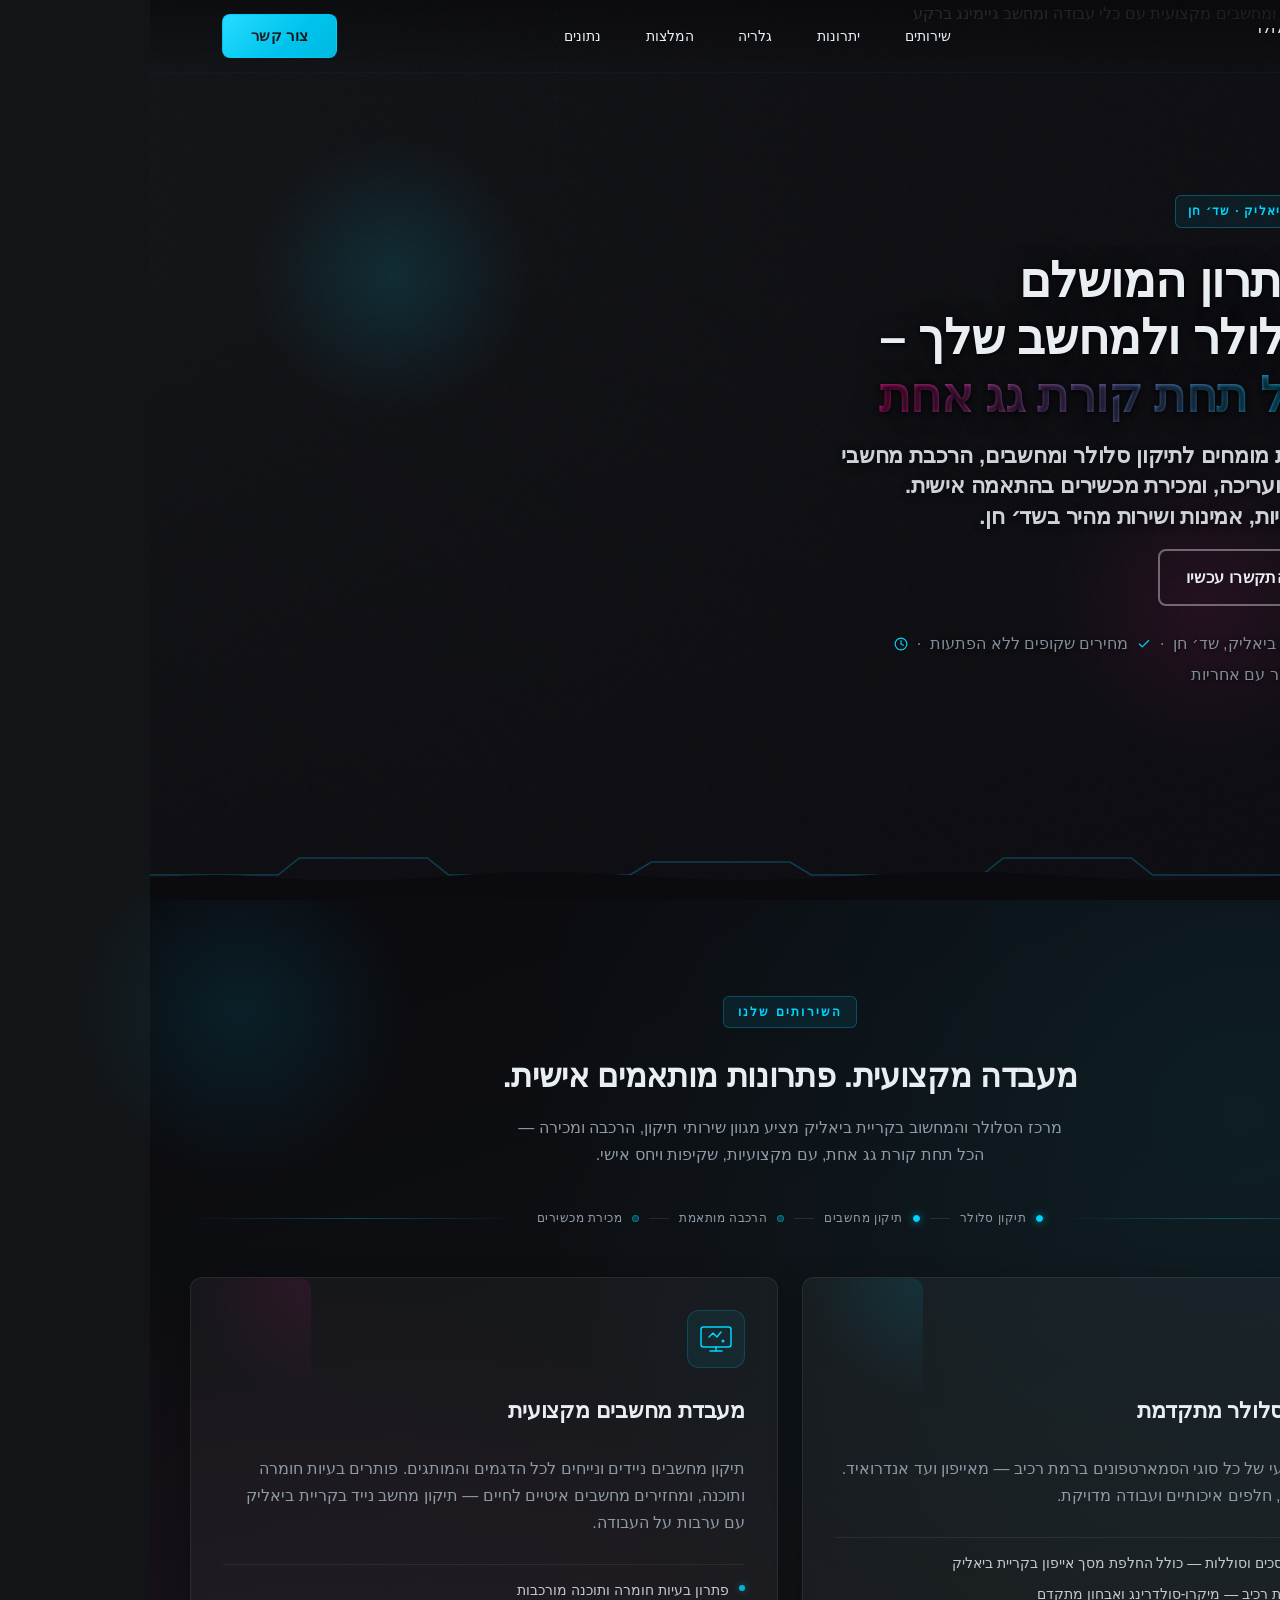
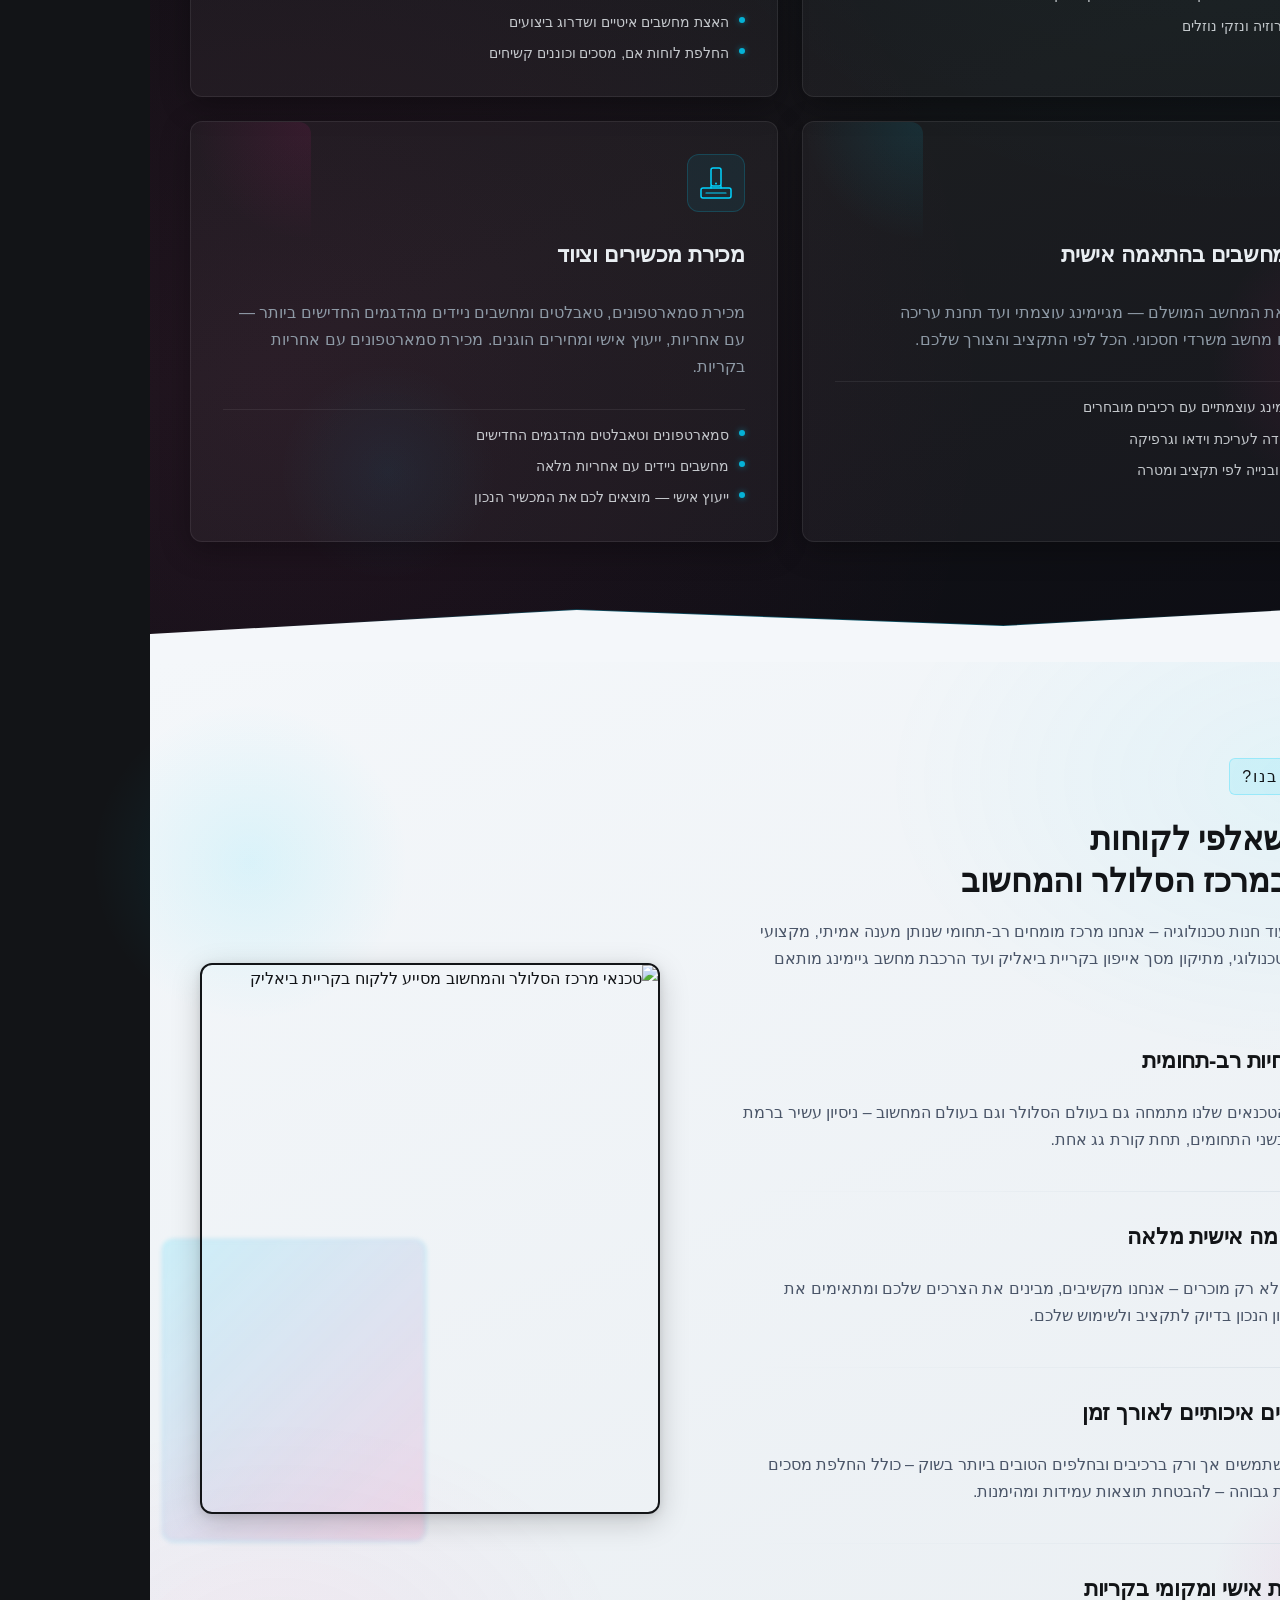
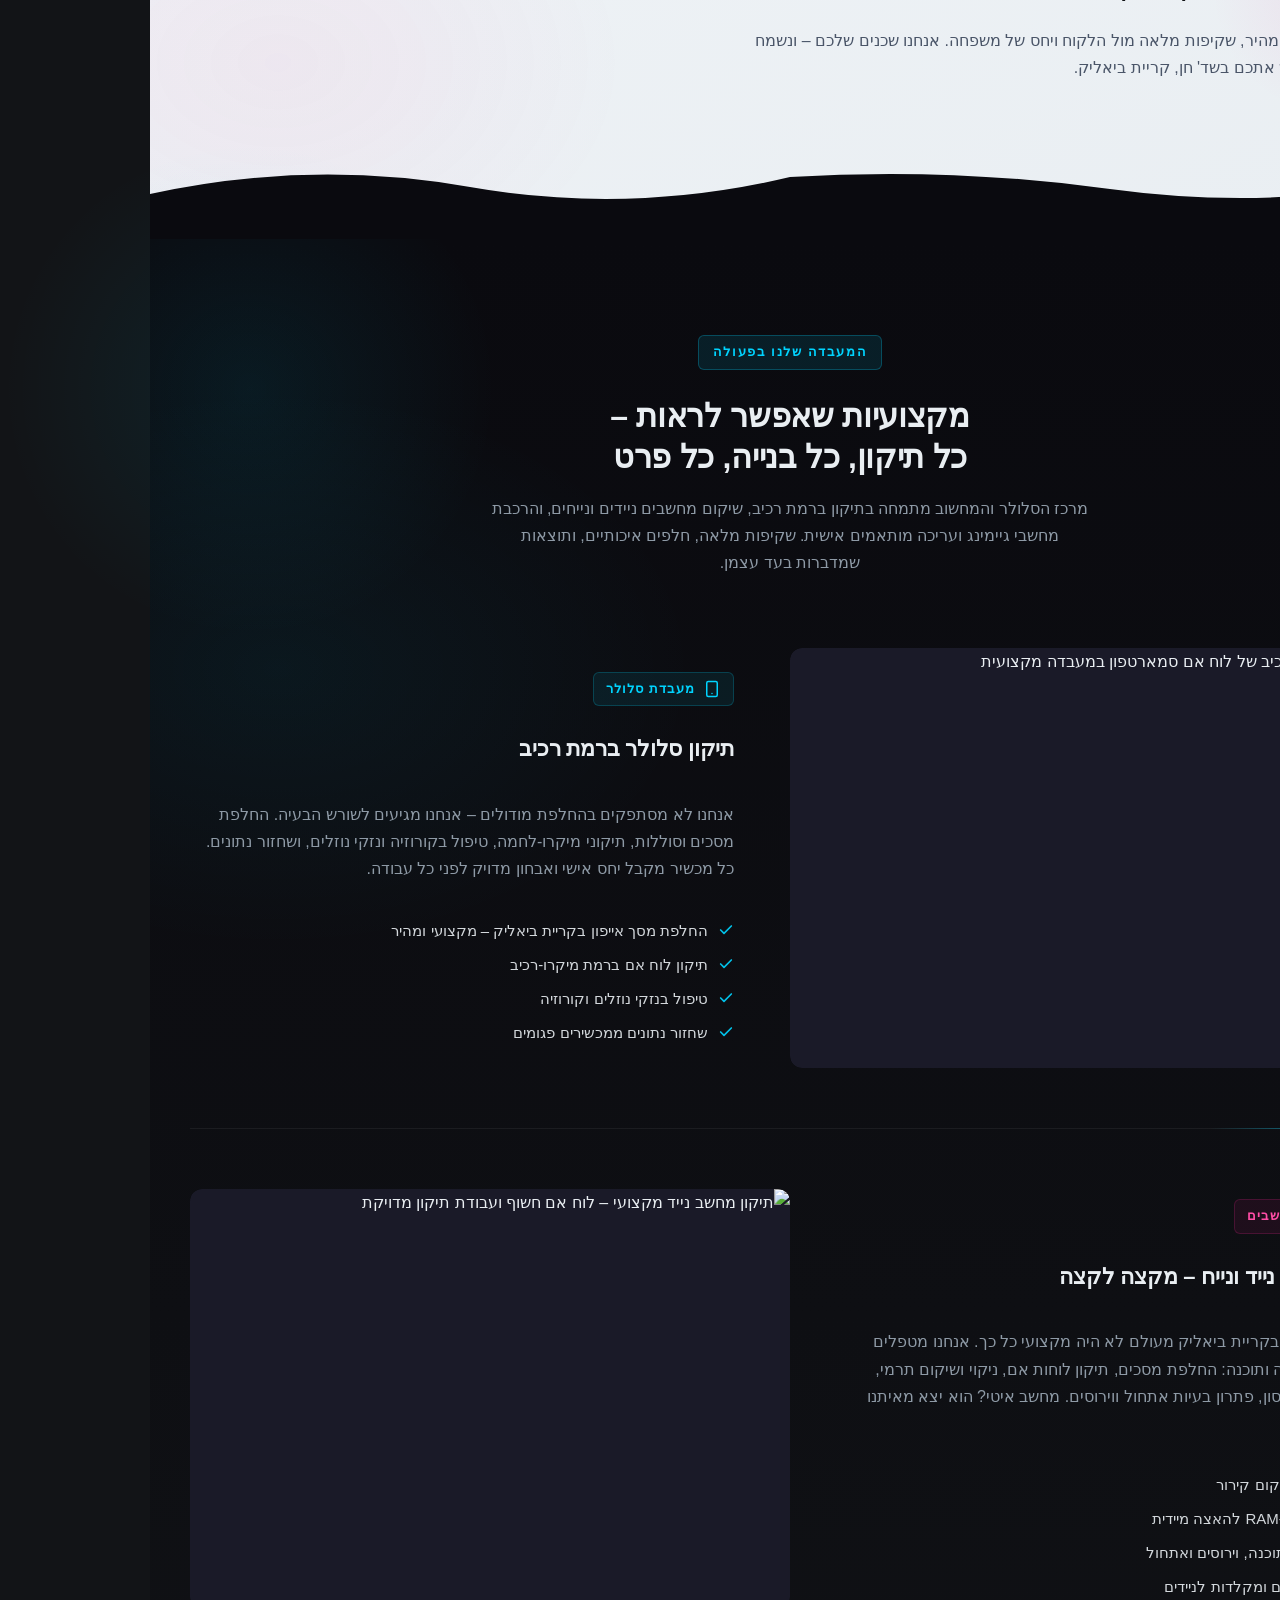
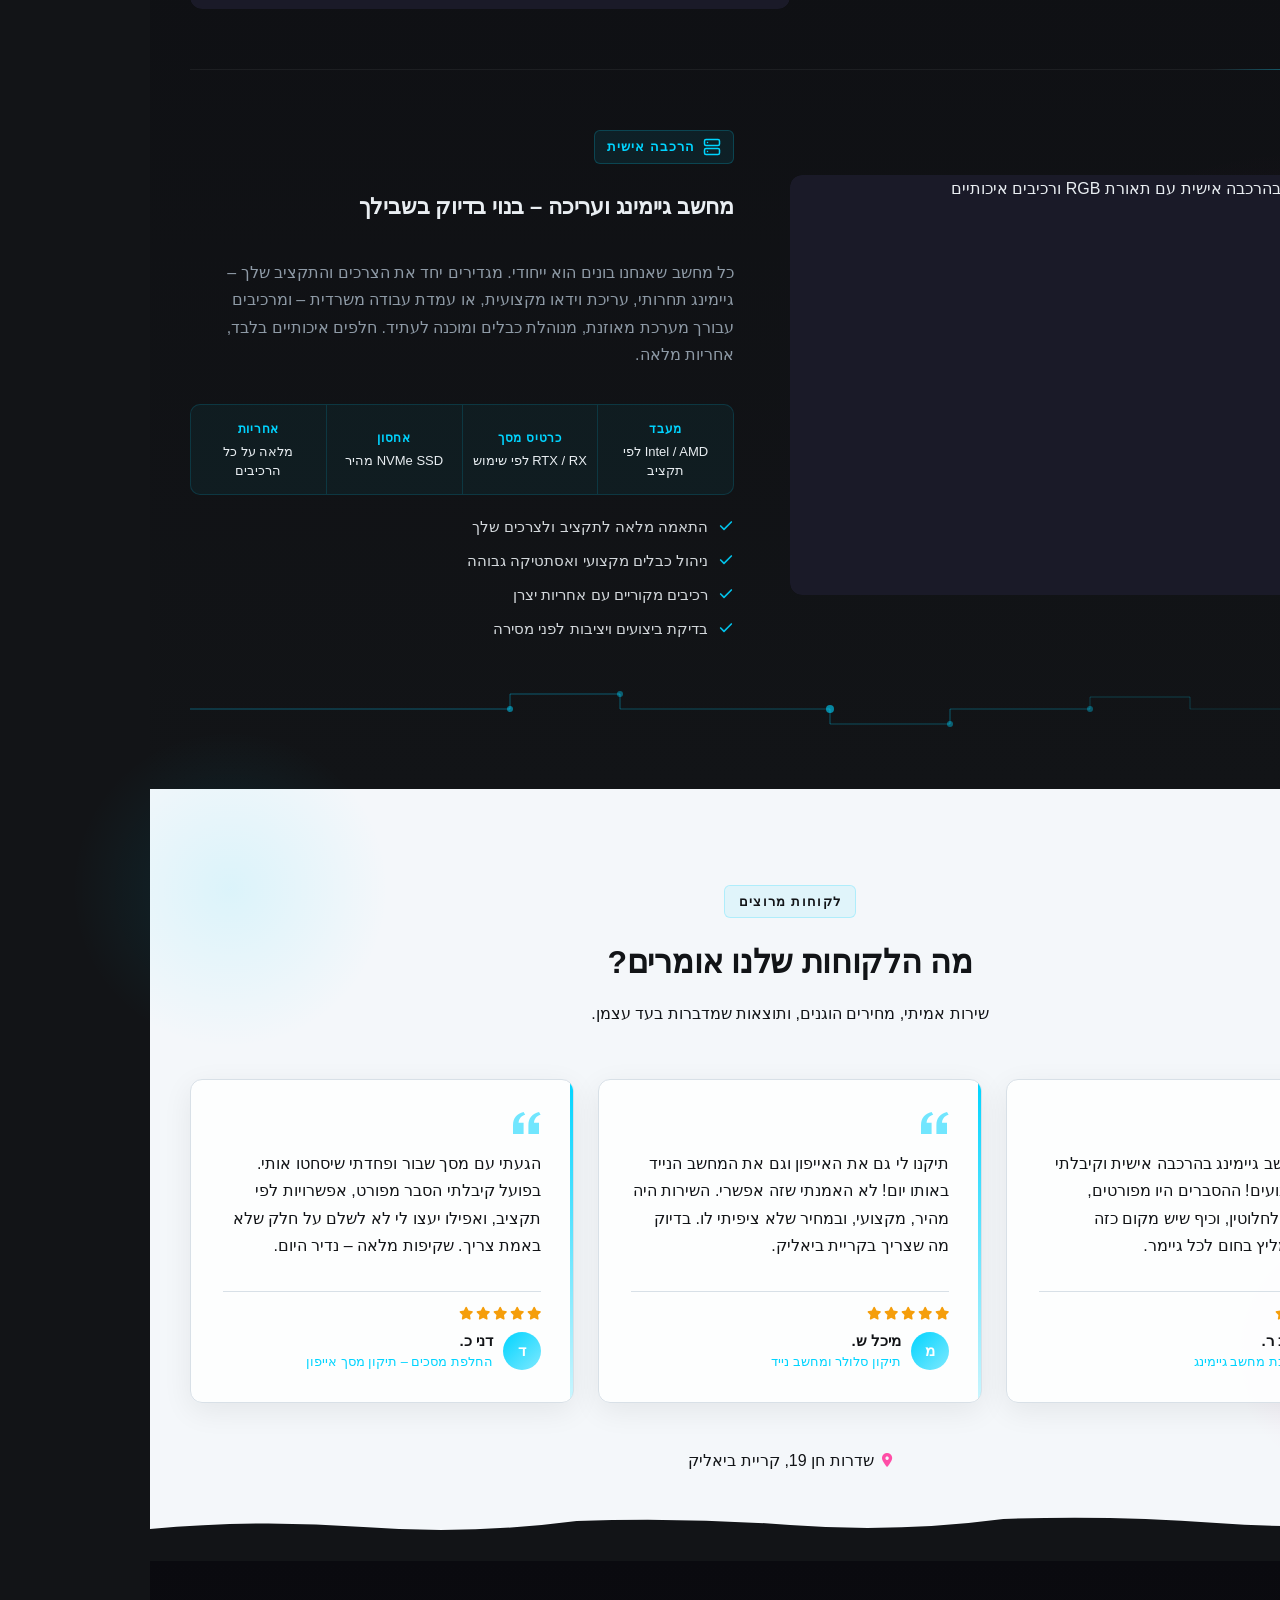
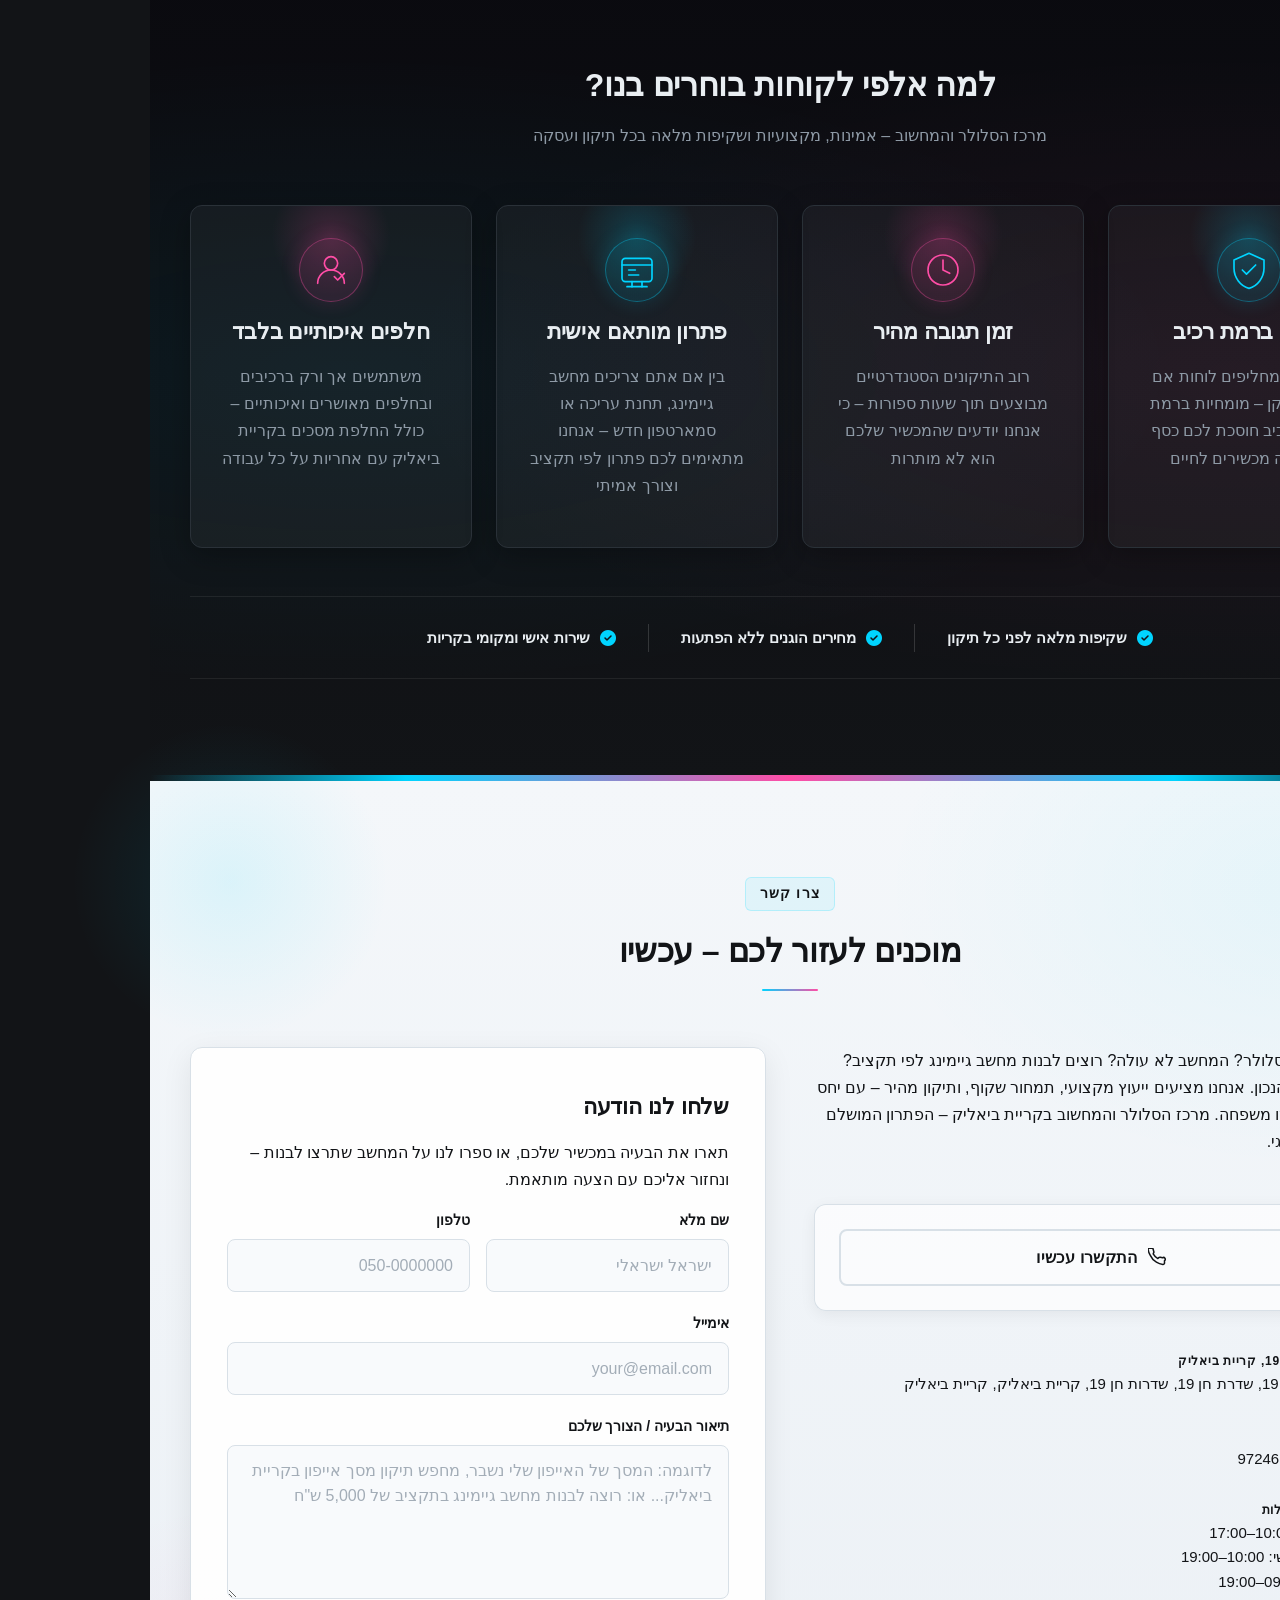
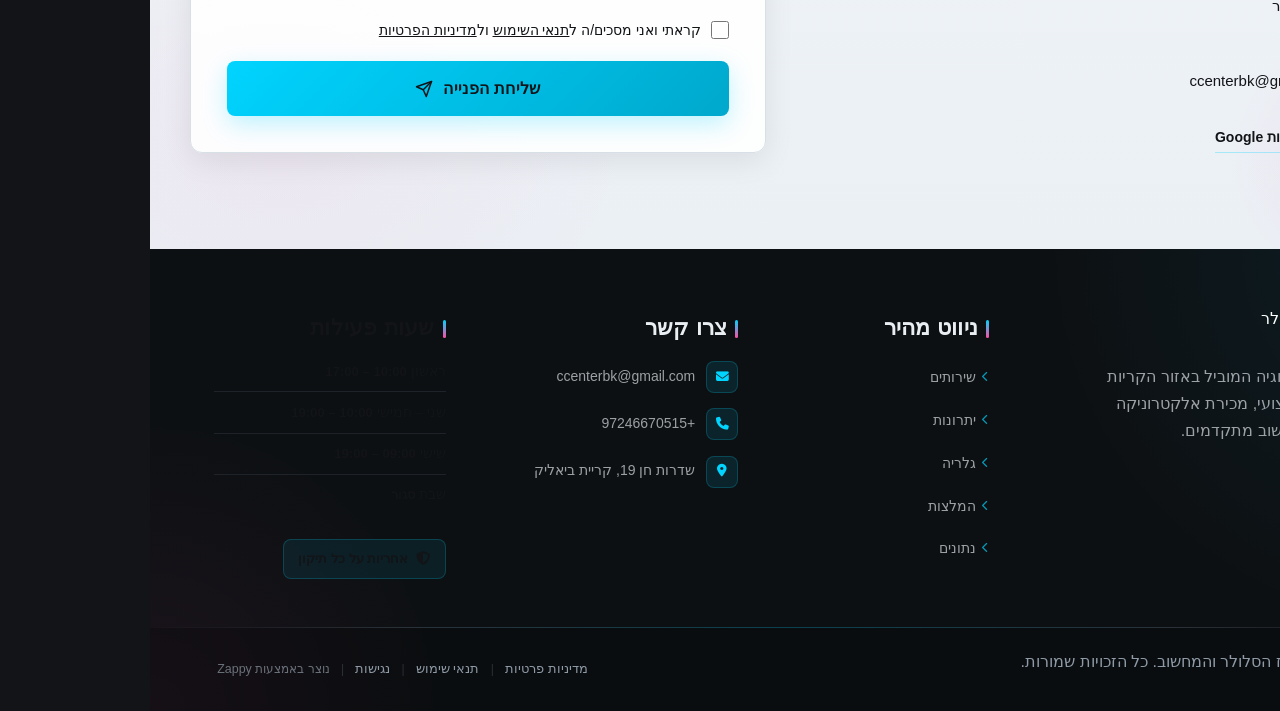
==== commit ad777c87: "Background sync: Progressive GitHub Sync" ====
--- a/public/index.html
+++ b/public/index.html
@@ -1 +1 @@
-<!doctype html><html dir="rtl" lang="he"><head><meta charset="UTF-8"><meta content="width=device-width,initial-scale=1" name="viewport"><meta content="index, follow" name="robots"><title>החלפת מסכים — מרכז הסלולר והמחשוב</title><meta content="A multi-disciplinary tech service center located in Kiryat Bialik, Israel, specializing in both mobile and computer repair, custom PC builds for gaming and prof" name="description"><meta content="החלפת מסכים, תיקון מסך אייפון קריית ביאליק, תיקון מחשב נייד קריית ביאליק, מכירת סמארטפונים עם אחריות קריות" name="keywords"><link href="/assets/favicon.ico" rel="icon" type="image/x-icon"><link href="/assets/favicon-16x16.png" rel="icon" type="image/png" sizes="16x16"><link href="/assets/favicon-32x32.png" rel="icon" type="image/png" sizes="32x32"><link href="/assets/favicon-48x48.png" rel="icon" type="image/png" sizes="48x48"><link href="/assets/favicon-192x192.png" rel="icon" type="image/png" sizes="192x192"><link href="/assets/favicon-512x512.png" rel="icon" type="image/png" sizes="512x512"><link href="/assets/apple-touch-icon.png" rel="apple-touch-icon"><script>!function(){"use strict";var t="596f2b6d-0e9f-4a95-96ef-110c9176f6aa",e="https://api.zappy5.com/api/analytics/track",a=18e5,n=2592e6,o=!0,i=!0,r=!0;var s=function(){var e="zappy_visitor_"+t,a=null;try{if(a=localStorage.getItem(e)){var o=JSON.parse(a),i=Date.now();if(i-o.created<n)return o.lastSeen=i,localStorage.setItem(e,JSON.stringify(o)),o.id}}catch(t){console.warn("Zappy Analytics: LocalStorage not available")}var r="zv_"+Date.now()+"_"+Math.random().toString(36).substr(2,9);try{localStorage.setItem(e,JSON.stringify({id:r,created:Date.now(),lastSeen:Date.now()}))}catch(t){}return r}(),c=function(){var e="zappy_session_"+t,n=null;try{if(n=sessionStorage.getItem(e)){var o=JSON.parse(n),i=Date.now();if(i-o.timestamp<a)return o.timestamp=i,sessionStorage.setItem(e,JSON.stringify(o)),o.id}}catch(t){console.warn("Zappy Analytics: SessionStorage not available")}var r="zs_"+Date.now()+"_"+Math.random().toString(36).substr(2,9);try{sessionStorage.setItem(e,JSON.stringify({id:r,timestamp:Date.now()}))}catch(t){}return r}();function l(a,n){n=n||{};var o={website_id:t,event_type:a,page_path:window.location.pathname,referrer:document.referrer||"direct",visitor_id:s,session_id:c,metadata:n};if(navigator.sendBeacon){var i=new Blob([JSON.stringify(o)],{type:"application/json"});navigator.sendBeacon(e,i)}else fetch(e,{method:"POST",headers:{"Content-Type":"application/json"},body:JSON.stringify(o),keepalive:!0}).catch(function(t){console.warn("Zappy Analytics: Failed to track event",t)})}o&&l("pageview",{title:document.title,url:window.location.href}),i&&document.addEventListener("click",function(t){var e=t.target;if("BUTTON"===e.tagName||e.closest("button")){var a="BUTTON"===e.tagName?e:e.closest("button");l("click",{element:"button",text:a.textContent.trim().substring(0,100),id:a.id||null,class:a.className||null})}else if("A"===e.tagName||e.closest("a")){var n="A"===e.tagName?e:e.closest("a");l("navigation",{element:"link",text:n.textContent.trim().substring(0,100),href:n.href,external:n.hostname!==window.location.hostname})}},!0),r&&document.addEventListener("submit",function(t){var e=t.target;l("form_submit",{form_id:e.id||null,form_name:e.name||null,form_action:e.action||null,form_method:e.method||"GET"})},!0);var d=Date.now();window.addEventListener("beforeunload",function(){l("page_unload",{time_on_page:Math.floor((Date.now()-d)/1e3),page_path:window.location.pathname})}),window.zappyAnalytics={track:l,getVisitorId:function(){return s},getSessionId:function(){return c}}}()</script><meta content="החלפת מסכים — מרכז הסלולר והמחשוב" property="og:title"><meta content="A multi-disciplinary tech service center located in Kiryat Bialik, Israel, specializing in both mobile and computer repair, custom PC builds for gaming and prof" property="og:description"><meta content="summary_large_image" name="twitter:card"><meta content="החלפת מסכים — מרכז הסלולר והמחשוב" name="twitter:title"><meta content="A multi-disciplinary tech service center located in Kiryat Bialik, Israel, specializing in both mobile and computer repair, custom PC builds for gaming and prof" name="twitter:description"><meta content="website" property="og:type"><meta content="he_IL" property="og:locale"><link href="https://cdnjs.cloudflare.com/ajax/libs/font-awesome/6.4.0/css/all.min.css" rel="stylesheet"><link href="/assets/favicon.ico" rel="icon" type="image/x-icon"><link href="/assets/favicon-16x16.png" rel="icon" type="image/png" sizes="16x16"><link href="/assets/favicon-32x32.png" rel="icon" type="image/png" sizes="32x32"><link href="/assets/favicon-48x48.png" rel="icon" type="image/png" sizes="48x48"><link href="/assets/favicon-192x192.png" rel="icon" type="image/png" sizes="192x192"><link href="/assets/favicon-512x512.png" rel="icon" type="image/png" sizes="512x512"><link href="/assets/apple-touch-icon.png" rel="apple-touch-icon"><link href="https://cdn.jsdelivr.net/npm/vanilla-cookieconsent@3/dist/cookieconsent.css" rel="stylesheet"><script src="https://cdn.jsdelivr.net/npm/vanilla-cookieconsent@3/dist/cookieconsent.umd.js"></script><script src="https://cdn.jsdelivr.net/gh/mickidum/acc_toolbar/acctoolbar/acctoolbar.min.js"></script><link href="/styles.css" rel="stylesheet"><style id="zappy-dropdown-submenu-styles">#navMenu li:has(.sub-menu),.nav-menu li:has(.sub-menu),.navbar li:has(.sub-menu),nav li:has(.sub-menu){position:relative}#navMenu .sub-menu,.nav-menu .sub-menu,.navbar .sub-menu,nav .sub-menu{display:block!important;position:absolute!important;top:100%;left:0;min-width:220px;background:#fff;border-radius:8px;box-shadow:0 8px 25px rgba(0,0,0,.15);padding:8px 0;opacity:0;visibility:hidden;transform:translateY(10px);transition:all .3s ease;z-index:1000;list-style:none;pointer-events:none}#navMenu li:hover>.sub-menu,.nav-menu li:hover>.sub-menu,.navbar li:hover>.sub-menu,nav li:hover>.sub-menu{opacity:1!important;visibility:visible!important;transform:translateY(0)!important;pointer-events:auto!important}.sub-menu li{list-style:none;margin:0;padding:0}.sub-menu a{display:block!important;padding:10px 16px!important;color:var(--text-dark,#333)!important;font-weight:500;text-decoration:none;white-space:nowrap;transition:background-color .2s}.sub-menu .zappy-nav-child>a{padding-left:28px!important;font-size:.9em!important;opacity:.85!important}[dir=rtl] .sub-menu .zappy-nav-child>a,html[lang=ar] .sub-menu .zappy-nav-child>a,html[lang=he] .sub-menu .zappy-nav-child>a{padding-left:10px!important;padding-right:28px!important}.sub-menu .zappy-nav-parent>a{font-weight:600!important}.sub-menu a:hover{background-color:#f5f5f5}[dir=rtl] .nav-menu .sub-menu,[dir=rtl] .navbar .sub-menu,[dir=rtl] nav .sub-menu,html[lang=ar] .nav-menu .sub-menu,html[lang=ar] .navbar .sub-menu,html[lang=ar] nav .sub-menu,html[lang=he] .nav-menu .sub-menu,html[lang=he] .navbar .sub-menu,html[lang=he] nav .sub-menu{left:auto!important;right:0!important}.sub-menu:empty,.sub-menu:not(:has(li)):not(:has(> a)),.sub-menu:not(:has(li:not(.zappy-hidden-menu-item))):not(:has(> a)){display:none!important;opacity:0!important;visibility:hidden!important;pointer-events:none!important}li:has(.menu-group-title):hover>.sub-menu{opacity:1!important;visibility:visible!important;transform:translateY(0)!important;pointer-events:auto!important}#navMenu>li>.menu-group-title,.nav-menu>li>.menu-group-title{display:inline-block;padding:.5rem 1rem;cursor:default;user-select:none}@media (max-width:768px){#navMenu .sub-menu,.nav-menu .sub-menu,.navbar .sub-menu,nav .sub-menu{position:static!important;transform:none!important;box-shadow:none!important;background:0 0!important;max-height:0;overflow:hidden;opacity:0;visibility:hidden;transition:max-height .3s ease,opacity .3s ease;padding:0!important;border-radius:0!important}#navMenu .sub-menu.mobile-expanded,.nav-menu .sub-menu.mobile-expanded,.navbar .sub-menu.mobile-expanded{max-height:none!important;overflow-y:visible!important;opacity:1!important;visibility:visible!important;padding:8px 0 8px 16px!important}[dir=rtl] .sub-menu.mobile-expanded,html[lang=he] .sub-menu.mobile-expanded{padding:8px 16px 8px 0!important}#navMenu li:hover>.sub-menu,.nav-menu li:hover>.sub-menu,.navbar li:hover>.sub-menu,nav li:hover>.sub-menu{opacity:0;visibility:hidden;pointer-events:none}#navMenu li>.sub-menu.mobile-expanded,.nav-menu li>.sub-menu.mobile-expanded,.navbar li>.sub-menu.mobile-expanded,nav li>.sub-menu.mobile-expanded{opacity:1!important;visibility:visible!important;pointer-events:auto!important}#navMenu li:has(.sub-menu),.nav-menu li:has(.sub-menu),.navbar li:has(.sub-menu),nav li:has(.sub-menu){display:flex!important;flex-wrap:wrap!important;align-items:center!important;position:relative!important;min-height:44px!important}#navMenu li:has(.sub-menu)>a,.nav-menu li:has(.sub-menu)>a,.navbar li:has(.sub-menu)>a,nav li:has(.sub-menu)>a{flex:1!important;min-width:0!important}#navMenu li:has(.sub-menu)>.menu-group-title,.nav-menu li:has(.sub-menu)>.menu-group-title,.navbar li:has(.sub-menu)>.menu-group-title,nav li:has(.sub-menu)>.menu-group-title{flex:1!important;min-width:0!important;padding:0!important;line-height:inherit!important}#navMenu li:has(.sub-menu)>.sub-menu,.nav-menu li:has(.sub-menu)>.sub-menu,.navbar li:has(.sub-menu)>.sub-menu,nav li:has(.sub-menu)>.sub-menu{flex-basis:100%!important;width:100%!important}#navMenu li:has(.sub-menu)>a [class*=arrow],#navMenu li:has(.sub-menu)>a [class*=chevron],.nav-menu li:has(.sub-menu)>a .fa-angle-down,.nav-menu li:has(.sub-menu)>a .fa-chevron-down,.nav-menu li:has(.sub-menu)>a [class*=arrow],.nav-menu li:has(.sub-menu)>a [class*=chevron],nav li:has(.sub-menu)>a [class*=arrow],nav li:has(.sub-menu)>a [class*=chevron]{display:none!important;visibility:hidden!important}.mobile-submenu-toggle{display:flex!important;align-items:center!important;justify-content:center!important;width:44px!important;height:auto!important;background:0 0!important;border:none!important;cursor:pointer!important;color:var(--text-light)!important;position:static!important;flex-shrink:0!important;align-self:stretch!important;z-index:2!important;padding:0!important;margin:0!important}.mobile-submenu-toggle::after{content:''!important;width:0!important;height:0!important;border-left:6px solid transparent!important;border-right:6px solid transparent!important;border-top:7px solid currentColor!important;transition:transform .3s ease!important}.mobile-submenu-toggle.expanded::after{transform:rotate(180deg)!important}.sub-menu a{padding:10px 0!important;display:block!important;color:var(--text-light)!important;white-space:normal!important}.sub-menu .zappy-nav-child>a{padding-left:28px!important;font-size:.9em!important;opacity:.85!important}[dir=rtl] .sub-menu .zappy-nav-child>a,html[lang=ar] .sub-menu .zappy-nav-child>a,html[lang=he] .sub-menu .zappy-nav-child>a{padding-left:0!important;padding-right:28px!important}.sub-menu .zappy-nav-parent>a{font-weight:600!important}#navMenu.active,.nav-menu.active{max-width:100vw!important;overflow-x:hidden!important;box-sizing:border-box!important}.navbar .sub-menu li a,.zappy-products-dropdown .sub-menu a,nav.navbar .sub-menu li a{color:var(--text-light)!important}}@media (min-width:769px){.mobile-submenu-toggle{display:none!important}}</style><style id="zappy-widget-visibility">#mic-access-tool-box,#mic-access-tool-general-button,#mic-init-access-tool #mic-access-tool-box,#mic-init-access-tool #mic-access-tool-general-button,#mic-init-access-tool .mic-access-tool-general-button,._access-icon,._access-menu,.mic-access-tool-box,.mic-access-tool-general-button,div[id*=mic-access-tool-box]{display:none!important;visibility:hidden!important;opacity:0!important;pointer-events:none!important}</style></head><body><nav class="navbar" dir="rtl"><button class="mobile-toggle" aria-label="Menu" id="mobileToggle"><svg viewBox="0 0 24 24" fill="none" height="24" width="24" class="hamburger-icon"><path d="M3 12h18M3 6h18M3 18h18" stroke="currentColor" stroke-linecap="round" stroke-width="2"></path></svg> <svg viewBox="0 0 24 24" fill="none" height="24" width="24" class="close-icon" style="display:none"><path d="M18 6L6 18M6 6l12 12" stroke="currentColor" stroke-linecap="round" stroke-width="2"></path></svg></button> <button class="phone-header-btn" aria-label="Call" data-phone="+97246670515"><svg viewBox="0 0 24 24" fill="currentColor" height="20" width="20"><path d="M22 16.92v3a2 2 0 0 1-2.18 2 19.79 19.79 0 0 1-8.63-3.07 19.5 19.5 0 0 1-6-6 19.79 19.79 0 0 1-3.07-8.67A2 2 0 0 1 4.11 2h3a2 2 0 0 1 2 1.72 12.84 12.84 0 0 0 .7 2.81 2 2 0 0 1-.45 2.11L8.09 9.91a16 16 0 0 0 6 6l1.27-1.27a2 2 0 0 1 2.11-.45 12.84 12.84 0 0 0 2.81.7A2 2 0 0 1 22 16.92z"></path></svg></button><div class="nav-container"><div class="nav-right-group"><div class="nav-brand"><a href="/" class="logo-link"><img alt="מרכז הסלולר והמחשוב" src="/assets/logo-1777834954457-nx5ls0.webp?v=1777834954687-7uy3kb" class="logo"></a></div><ul class="nav-menu" id="navMenu"><li><a href="#services">שירותים</a></li><li><a href="#benefits">יתרונות</a></li><li><a href="#showcase">גלריה</a></li><li><a href="#testimonials">המלצות</a></li><li><a href="#stats">נתונים</a></li></ul></div><div class="nav-cta-container"><a href="#contact" class="nav-cta-btn">צור קשר</a></div></div></nav><script>window.addEventListener("load",function(){const e=document.querySelector(".navbar, nav, header");if(!e)return void console.log("[Navbar] Navbar element not found");let t=document.getElementById("mobileToggle")||document.querySelector(".mobile-toggle")||document.querySelector(".hamburger")||document.querySelector(".hamburger-menu")||document.querySelector(".menu-toggle")||document.querySelector(".burger-menu")||document.querySelector('[aria-label="Menu"]')||document.querySelector('[aria-label="תפריט"]');const o=document.querySelector(".phone-header-btn"),n=window.getComputedStyle(e);let r=n.backgroundColor;if(console.log("[Navbar] Initial navbar background:",r),"transparent"===r||"rgba(0, 0, 0, 0)"===r||r.startsWith("rgba")&&r.includes(", 0)")){const e=n.backgroundImage;if(e&&"none"!==e)console.log("[Navbar] Navbar has background image/gradient, using dark text"),r="rgb(240, 240, 240)";else{const e=window.getComputedStyle(document.body).backgroundColor;console.log("[Navbar] Navbar transparent, using body background:",e),r=e}}const i=r.match(/\d+/g);if(i&&i.length>=3){const e=(.299*parseInt(i[0])+.587*parseInt(i[1])+.114*parseInt(i[2]))/255;console.log("[Navbar] Mobile button colors preserved from Claude CSS (luminance:",e.toFixed(2)+")");const n=document.createElement("style");n.id="zappy-mobile-nav-fix";document.documentElement.lang;document.documentElement.dir,n.textContent='\n        /* Hide mobile buttons on desktop, show only on mobile */\n        @media (min-width: 769px) {\n          .mobile-toggle,\n          .phone-header-btn {\n            display: none !important;\n          }\n        }\n        \n        /* Show and position mobile buttons correctly on mobile */\n        @media (max-width: 768px) {\n          .mobile-toggle,\n          .phone-header-btn {\n            position: absolute !important;\n            top: 50% !important;\n            transform: translateY(-50%) !important;\n            z-index: 1001 !important;\n            display: flex !important;\n            align-items: center !important;\n            justify-content: center !important;\n            width: 36px !important;\n            height: 36px !important;\n            border-radius: 50% !important;\n            border: none !important;\n            cursor: pointer !important;\n            padding: 6px !important;\n            background: none !important;\n            color: var(--nav-text, var(--text-light)) !important;\n          }\n          \n          /* LTR positioning (default): hamburger LEFT, phone RIGHT */\n          html:not([dir="rtl"]):not([lang="he"]):not([lang="ar"]) .mobile-toggle,\n          html[dir="ltr"] .mobile-toggle {\n            left: 12px !important;\n            right: auto !important;\n          }\n          html:not([dir="rtl"]):not([lang="he"]):not([lang="ar"]) .phone-header-btn,\n          html[dir="ltr"] .phone-header-btn {\n            right: 12px !important;\n            left: auto !important;\n          }\n          \n          /* RTL positioning: hamburger RIGHT, phone LEFT */\n          html[dir="rtl"] .mobile-toggle,\n          html[lang="he"] .mobile-toggle,\n          html[lang="ar"] .mobile-toggle {\n            right: 12px !important;\n            left: auto !important;\n          }\n          html[dir="rtl"] .phone-header-btn,\n          html[lang="he"] .phone-header-btn,\n          html[lang="ar"] .phone-header-btn {\n            left: 12px !important;\n            right: auto !important;\n          }\n          \n          /* CRITICAL: Ensure nav-container has min-height on mobile */\n          /* All children are positioned absolutely/fixed on mobile, so height:auto collapses to 0 */\n          .nav-container {\n            min-height: 70px !important;\n            position: relative !important;\n          }\n          \n          /* Ensure SVG icons are properly sized and inherit color */\n          .mobile-toggle svg,\n          .phone-header-btn svg {\n            width: 24px !important;\n            height: 24px !important;\n            /* Don\'t force display - let JavaScript control hamburger/close toggle */\n          }\n          \n          /* Reset nav-cta-container on mobile - remove desktop box-shadow/padding */\n          /* that creates a visible ghost box when CTA button is hidden */\n          .nav-cta-container {\n            box-shadow: none !important;\n            padding: 0 !important;\n          }\n          \n          /* Hide nav-cta-container entirely on mobile when there\'s no lang-switcher */\n          /* (only the CTA button is inside, and it\'s hidden on mobile) */\n          .nav-cta-container:not(:has(.lang-switcher)) {\n            display: none !important;\n          }\n          \n          /* CRITICAL: Prevent hero image fade gradient from bleeding over headline text */\n          /* The .image-fade-gradient has bottom: -30px (extends below parent) */\n          /* On mobile stacked layout, this overlaps the h1 text below the image */\n          .hero-image-column {\n            overflow: hidden !important;\n          }\n          .image-fade-gradient {\n            bottom: 0 !important;\n          }\n          \n          /* Hide desktop language switcher on mobile - hamburger menu handles it */\n          /* High specificity to override stored CSS */\n          .lang-switcher,\n          .nav-cta-container .lang-switcher,\n          .nav-container .lang-switcher,\n          .navbar .lang-switcher,\n          .navbar .nav-cta-container .lang-switcher {\n            display: none !important;\n          }\n        }\n      ';const r=document.getElementById("zappy-mobile-nav-fix");r&&r.remove(),document.head.appendChild(n),console.log("[Navbar] Critical CSS injected for mobile nav positioning");const l=window.innerWidth<=768;if(t){const e=t.querySelector(".hamburger-icon"),o=t.querySelector(".close-icon");e&&(e.style.setProperty("width","24px","important"),e.style.setProperty("height","24px","important"),e.style.setProperty("display","block","important")),o&&(o.style.setProperty("width","24px","important"),o.style.setProperty("height","24px","important"),o.style.setProperty("display","none","important")),l?(t.style.setProperty("position","absolute","important"),t.style.setProperty("top","50%","important"),t.style.setProperty("transform","translateY(-50%)","important"),t.style.setProperty("z-index","1001","important"),t.style.removeProperty("left"),t.style.removeProperty("right"),console.log("[Navbar] Mobile toggle positioning applied (mobile viewport)")):(t.style.removeProperty("position"),t.style.removeProperty("top"),t.style.removeProperty("transform"),t.style.removeProperty("z-index"),t.style.removeProperty("left"),t.style.removeProperty("right"),console.log("[Navbar] Desktop viewport - cleared mobile toggle inline positioning"))}if(o){const e=o.querySelector("svg");e&&(e.style.width="24px",e.style.height="24px",e.setAttribute("width","24"),e.setAttribute("height","24")),l?(o.style.setProperty("position","absolute","important"),o.style.setProperty("top","50%","important"),o.style.setProperty("transform","translateY(-50%)","important"),o.style.setProperty("z-index","1001","important"),o.style.removeProperty("left"),o.style.removeProperty("right"),console.log("[Navbar] Phone button positioning applied (mobile viewport)")):(o.style.removeProperty("position"),o.style.removeProperty("top"),o.style.removeProperty("transform"),o.style.removeProperty("z-index"),o.style.removeProperty("left"),o.style.removeProperty("right"),console.log("[Navbar] Desktop viewport - cleared phone button inline positioning"))}}else console.log("[Navbar] Could not parse background color:",r);t=document.getElementById("mobileToggle")||document.querySelector(".mobile-toggle")||document.querySelector(".hamburger")||document.querySelector(".hamburger-menu")||document.querySelector(".menu-toggle")||document.querySelector(".burger-menu")||document.querySelector('[aria-label="Menu"]')||document.querySelector('[aria-label="תפריט"]');const l=document.getElementById("navMenu")||document.querySelector(".nav-menu")||document.querySelector(".nav-links")||document.querySelector("nav ul:not(.submenu)");if(!t||!l)return void console.log("[Navbar] Mobile toggle or menu not found:",{toggle:!!t,menu:!!l});l.id||(l.id="navMenu"),console.log("[Navbar] Initializing mobile menu...");const a=t.cloneNode(!0);t.parentNode.replaceChild(a,t),a.addEventListener("click",function(e){e.preventDefault(),e.stopPropagation();const t=this.querySelector(".hamburger-icon"),o=this.querySelector(".close-icon");l.classList.contains("active")?(l.classList.remove("active"),t&&t.style.setProperty("display","block","important"),o&&o.style.setProperty("display","none","important"),document.body.style.overflow="",console.log("[Navbar] Menu closed")):(l.classList.add("active"),t&&t.style.setProperty("display","none","important"),o&&o.style.setProperty("display","block","important"),document.body.style.overflow="hidden",console.log("[Navbar] Menu opened"))}),l.querySelectorAll("a").forEach(function(e){e.addEventListener("click",function(){if("#"===this.getAttribute("href"))return;const e=a.querySelector(".hamburger-icon"),t=a.querySelector(".close-icon");l.classList.remove("active"),e&&e.style.setProperty("display","block","important"),t&&t.style.setProperty("display","none","important"),document.body.style.overflow="",console.log("[Navbar] Menu closed (link clicked)")})});var s=l.querySelectorAll(".dropdown-toggle");s.forEach(function(e){e.addEventListener("click",function(e){e.preventDefault(),e.stopPropagation();var t=this.closest(".nav-dropdown");t&&(t.parentNode.querySelectorAll(".nav-dropdown.open").forEach(function(e){e!==t&&e.classList.remove("open")}),t.classList.toggle("open"),console.log("[Navbar] Dropdown toggled:",t.classList.contains("open")?"open":"closed"))})}),document.addEventListener("click",function(e){e.target.closest(".nav-dropdown")||document.querySelectorAll(".nav-dropdown.open").forEach(function(e){e.classList.remove("open")})}),console.log("[Navbar] Dropdown handlers initialized for "+s.length+" dropdowns"),o&&o.addEventListener("click",function(){const e=document.querySelectorAll('a[href^="tel:"]'),t=e.length>0?e[0].getAttribute("href").replace("tel:",""):"046670515";window.location.href="tel:"+t,console.log("[Navbar] Phone button clicked")}),console.log("[Navbar] Mobile menu initialized successfully");const p=function(){const e=document.querySelector(".whatsapp-float");e&&(window.innerWidth>=769?(e.style.setProperty("display","none","important"),e.style.setProperty("visibility","hidden","important"),e.style.setProperty("opacity","0","important"),e.style.setProperty("pointer-events","none","important"),console.log("[WhatsApp] Button hidden on desktop")):(e.style.removeProperty("display"),e.style.removeProperty("visibility"),e.style.removeProperty("opacity"),e.style.removeProperty("pointer-events"),console.log("[WhatsApp] Button visible on mobile")))};let c;p(),window.addEventListener("resize",function(){clearTimeout(c),c=setTimeout(p,100)})})</script><main><section class="index-hero-section" data-layout-spec="בית-hero" dir="rtl" id="hero" data-hero-type="fullscreen-scrim"><div class="index-hero-bg-wrapper"><img alt="מעבדת תיקון סלולר ומחשבים מקצועית עם כלי עבודה ומחשב גיימינג ברקע" src="/assets/site-index-hero-image-1.webp" data-context="Dramatic cinematic repair lab environment: close-up of an opened smartphone with visible circuit board and precision tweezers, a disassembled laptop motherboard glowing with cyan LED light, professional repair tools arranged on a dark workbench, and a custom gaming PC with RGB lighting glowing in the background depth of field. Dark graphite tones with electric cyan and magenta accent glows. Photorealistic, high-end tech studio atmosphere, Kiryat Bialik Israel repair center." data-placeholder="index-hero-image-1" height="700" width="1200" class="index-hero-bg-img" data-hero-bg="true"></div><div class="index-hero-scrim" aria-hidden="true"></div><div class="index-hero-circuit-grid" aria-hidden="true"></div><div class="index-hero-cyan-orb" aria-hidden="true"></div><div class="index-hero-magenta-orb" aria-hidden="true"></div><div class="index-hero-container"><div class="index-hero-content"><span class="index-hero-label">קריית ביאליק · שד׳ חן</span><h1 class="index-hero-h1">הפתרון המושלם<br>לסלולר ולמחשב שלך –<br><span class="index-hero-gradient-text">הכל תחת קורת גג אחת</span></h1><h3 class="index-hero-subtitle">מעבדת מומחים לתיקון סלולר ומחשבים, הרכבת מחשבי גיימינג ועריכה, ומכירת מכשירים בהתאמה אישית. מקצועיות, אמינות ושירות מהיר בשד׳ חן.</h3><div class="index-hero-ctas"><a href="#" class="index-hero-btn-primary" style="display:none !important" rel="noopener" target="_blank"><svg viewBox="0 0 24 24" aria-hidden="true" fill="currentColor" height="20" width="20" data-element-type="icon" data-icon-type="svg" xmlns="http://www.w3.org/2000/svg"><path d="M17.472 14.382c-.297-.149-1.758-.867-2.03-.967-.273-.099-.471-.148-.67.15-.197.297-.767.966-.94 1.164-.173.199-.347.223-.644.075-.297-.15-1.255-.463-2.39-1.475-.883-.788-1.48-1.761-1.653-2.059-.173-.297-.018-.458.13-.606.134-.133.298-.347.446-.52.149-.174.198-.298.298-.497.099-.198.05-.371-.025-.52-.075-.149-.669-1.612-.916-2.207-.242-.579-.487-.5-.669-.51-.173-.008-.371-.01-.57-.01-.198 0-.52.074-.792.372-.272.297-1.04 1.016-1.04 2.479 0 1.462 1.065 2.875 1.213 3.074.149.198 2.096 3.2 5.077 4.487.709.306 1.262.489 1.694.625.712.227 1.36.195 1.871.118.571-.085 1.758-.719 2.006-1.413.248-.694.248-1.289.173-1.413-.074-.124-.272-.198-.57-.347m-5.421 7.403h-.004a9.87 9.87 0 01-5.031-1.378l-.361-.214-3.741.982.998-3.648-.235-.374a9.86 9.86 0 01-1.51-5.26c.001-5.45 4.436-9.884 9.888-9.884 2.64 0 5.122 1.03 6.988 2.898a9.825 9.825 0 012.893 6.994c-.003 5.45-4.437 9.884-9.885 9.884m8.413-18.297A11.815 11.815 0 0012.05 0C5.495 0 .16 5.335.157 11.892c0 2.096.547 4.142 1.588 5.945L.057 24l6.305-1.654a11.882 11.882 0 005.683 1.448h.005c6.554 0 11.89-5.335 11.893-11.893a11.821 11.821 0 00-3.48-8.413z"></path></svg> ייעוץ וקבלת הצעת מחיר בוואטסאפ </a><a href="tel:+97246670515" class="index-hero-btn-secondary"><svg viewBox="0 0 24 24" aria-hidden="true" fill="none" height="18" width="18" data-element-type="icon" data-icon-type="svg" stroke="currentColor" stroke-linecap="round" stroke-linejoin="round" stroke-width="2" xmlns="http://www.w3.org/2000/svg"><path d="M22 16.92v3a2 2 0 01-2.18 2 19.79 19.79 0 01-8.63-3.07A19.5 19.5 0 013.07 9.81a19.79 19.79 0 01-3.07-8.67A2 2 0 012 .18h3a2 2 0 012 1.72c.127.96.361 1.903.7 2.81a2 2 0 01-.45 2.11L6.09 7.91a16 16 0 006 6l1.27-1.27a2 2 0 012.11-.45c.907.339 1.85.573 2.81.7A2 2 0 0122 16.92z"></path></svg> התקשרו עכשיו</a></div><p class="index-hero-trust"><svg viewBox="0 0 24 24" aria-hidden="true" fill="currentColor" height="14" width="14" data-element-type="icon" data-icon-type="svg" xmlns="http://www.w3.org/2000/svg" style="display:inline;vertical-align:middle;margin-inline-end:5px;color:var(--primary)"><path d="M12 2C8.13 2 5 5.13 5 9c0 5.25 7 13 7 13s7-7.75 7-13c0-3.87-3.13-7-7-7zm0 9.5c-1.38 0-2.5-1.12-2.5-2.5s1.12-2.5 2.5-2.5 2.5 1.12 2.5 2.5-1.12 2.5-2.5 2.5z"></path></svg> קריית ביאליק, שד׳ חן &nbsp;·&nbsp; <svg viewBox="0 0 24 24" aria-hidden="true" fill="none" height="14" width="14" data-element-type="icon" data-icon-type="svg" stroke="currentColor" stroke-linecap="round" stroke-linejoin="round" stroke-width="2" xmlns="http://www.w3.org/2000/svg" style="display:inline;vertical-align:middle;margin-inline-end:5px;color:var(--primary)"><polyline points="20 6 9 17 4 12"></polyline></svg> מחירים שקופים ללא הפתעות &nbsp;·&nbsp; <svg viewBox="0 0 24 24" aria-hidden="true" fill="none" height="14" width="14" data-element-type="icon" data-icon-type="svg" stroke="currentColor" stroke-linecap="round" stroke-linejoin="round" stroke-width="2" xmlns="http://www.w3.org/2000/svg" style="display:inline;vertical-align:middle;margin-inline-end:5px;color:var(--primary)"><circle cx="12" cy="12" r="10"></circle><polyline points="12 6 12 12 16 14"></polyline></svg> תיקון מהיר עם אחריות</p></div></div><div class="index-hero-divider-wrapper"><svg viewBox="0 0 1200 80" aria-hidden="true" xmlns="http://www.w3.org/2000/svg" data-no-icon-edit="true" preserveAspectRatio="none"><polyline points="0,55 120,55 140,38 260,38 280,55 450,55 470,42 600,42 620,55 780,55 800,38 920,38 940,55 1200,55" fill="none" stroke="rgba(0,212,255,0.25)" stroke-width="1.5"></polyline><path d="M0,80 L0,58 Q60,52 120,58 Q200,64 280,56 Q360,48 460,56 Q560,64 660,56 Q760,48 860,56 Q960,64 1060,56 Q1130,50 1200,58 L1200,80 Z" fill="#0A0A0F"></path></svg></div></section><section class="index-services-section" data-layout-spec="בית-services" dir="rtl" id="services"><div class="iss-orb iss-orb--cyan" aria-hidden="true"></div><div class="iss-orb iss-orb--magenta" aria-hidden="true"></div><div class="iss-orb iss-orb--cyan-bottom" aria-hidden="true"></div><div class="iss-container"><div class="iss-intro"><span class="iss-eyebrow">השירותים שלנו</span><h2 class="iss-heading">מעבדה מקצועית. פתרונות מותאמים אישית.</h2><p class="iss-subheading">מרכז הסלולר והמחשוב בקריית ביאליק מציע מגוון שירותי תיקון, הרכבה ומכירה — הכל תחת קורת גג אחת, עם מקצועיות, שקיפות ויחס אישי.</p></div><div class="iss-benchmark-strip" aria-hidden="true"><div class="iss-bench-line"></div><div class="iss-bench-dots"><span class="iss-bench-dot iss-bench-dot--active"></span> <span class="iss-bench-label">תיקון סלולר</span> <span class="iss-bench-sep"></span> <span class="iss-bench-dot iss-bench-dot--active"></span> <span class="iss-bench-label">תיקון מחשבים</span> <span class="iss-bench-sep"></span> <span class="iss-bench-dot"></span> <span class="iss-bench-label">הרכבה מותאמת</span> <span class="iss-bench-sep"></span> <span class="iss-bench-dot"></span> <span class="iss-bench-label">מכירת מכשירים</span></div><div class="iss-bench-line"></div></div><div class="iss-grid"><article class="iss-card"><div class="iss-card__icon-wrap"><svg viewBox="0 0 36 36" aria-hidden="true" fill="none" height="36" width="36" data-element-type="icon" data-icon-type="svg" xmlns="http://www.w3.org/2000/svg"><rect height="30" width="16" x="10" y="3" rx="3" stroke="currentColor" stroke-width="1.5"></rect><circle cx="18" cy="28" r="1.5" fill="currentColor"></circle><line x1="14" x2="22" y1="7" y2="7" stroke="currentColor" stroke-width="1.5" stroke-linecap="round"></line><path d="M13 14 L16 17 L23 11" stroke="currentColor" stroke-linecap="round" stroke-width="1.5" stroke-linejoin="round"></path></svg></div><div class="iss-card__content"><h3 class="iss-card__title">מעבדת סלולר מתקדמת</h3><p class="iss-card__desc">תיקון מקצועי של כל סוגי הסמארטפונים ברמת רכיב — מאייפון ועד אנדרואיד. אבחון מהיר, חלפים איכותיים ועבודה מדויקת.</p><ul class="iss-card__bullets"><li><span class="iss-bullet-icon" aria-hidden="true"></span> <span>החלפת מסכים וסוללות — כולל החלפת מסך אייפון בקריית ביאליק</span></li><li><span class="iss-bullet-icon" aria-hidden="true"></span> <span>תיקון ברמת רכיב — מיקרו-סולדרינג ואבחון מתקדם</span></li><li><span class="iss-bullet-icon" aria-hidden="true"></span> <span>טיפול בקורוזיה ונזקי נוזלים</span></li></ul></div><div class="iss-card__glow" aria-hidden="true"></div></article><article class="iss-card"><div class="iss-card__icon-wrap"><svg viewBox="0 0 36 36" aria-hidden="true" fill="none" height="36" width="36" data-element-type="icon" data-icon-type="svg" xmlns="http://www.w3.org/2000/svg"><rect height="20" width="30" x="3" y="6" rx="2.5" stroke="currentColor" stroke-width="1.5"></rect><line x1="12" x2="24" y1="30" y2="30" stroke="currentColor" stroke-width="1.5" stroke-linecap="round"></line><line x1="18" x2="18" y1="26" y2="30" stroke="currentColor" stroke-width="1.5" stroke-linecap="round"></line><path d="M11 16 L15 12 L19 16 L23 11" stroke="currentColor" stroke-linecap="round" stroke-width="1.5" stroke-linejoin="round"></path><circle cx="25" cy="20" r="1.5" fill="currentColor"></circle></svg></div><div class="iss-card__content"><h3 class="iss-card__title">מעבדת מחשבים מקצועית</h3><p class="iss-card__desc">תיקון מחשבים ניידים ונייחים לכל הדגמים והמותגים. פותרים בעיות חומרה ותוכנה, ומחזירים מחשבים איטיים לחיים — תיקון מחשב נייד בקריית ביאליק עם ערבות על העבודה.</p><ul class="iss-card__bullets"><li><span class="iss-bullet-icon" aria-hidden="true"></span> <span>פתרון בעיות חומרה ותוכנה מורכבות</span></li><li><span class="iss-bullet-icon" aria-hidden="true"></span> <span>האצת מחשבים איטיים ושדרוג ביצועים</span></li><li><span class="iss-bullet-icon" aria-hidden="true"></span> <span>החלפת לוחות אם, מסכים וכוננים קשיחים</span></li></ul></div><div class="iss-card__glow iss-card__glow--magenta" aria-hidden="true"></div></article><article class="iss-card"><div class="iss-card__icon-wrap"><svg viewBox="0 0 36 36" aria-hidden="true" fill="none" height="36" width="36" data-element-type="icon" data-icon-type="svg" xmlns="http://www.w3.org/2000/svg"><rect height="22" width="28" x="4" y="8" rx="2.5" stroke="currentColor" stroke-width="1.5"></rect><rect height="6" width="8" x="8" y="12" rx="1" stroke="currentColor" stroke-width="1.2"></rect><rect height="3" width="8" x="20" y="12" rx="0.8" stroke="currentColor" stroke-width="1.2"></rect><rect height="3" width="8" x="20" y="18" rx="0.8" stroke="currentColor" stroke-width="1.2"></rect><line x1="8" x2="16" y1="22" y2="22" stroke="currentColor" stroke-width="1.2" stroke-linecap="round"></line><line x1="8" x2="20" y1="25" y2="25" stroke="currentColor" stroke-width="1.2" stroke-linecap="round"></line><path d="M18 5 L18 8" stroke="currentColor" stroke-linecap="round" stroke-width="1.5"></path><path d="M14 5 L14 8" stroke="currentColor" stroke-linecap="round" stroke-width="1.5"></path><path d="M22 5 L22 8" stroke="currentColor" stroke-linecap="round" stroke-width="1.5"></path></svg></div><div class="iss-card__content"><h3 class="iss-card__title">הרכבת מחשבים בהתאמה אישית</h3><p class="iss-card__desc">בונים לכם את המחשב המושלם — מגיימינג עוצמתי ועד תחנת עריכה מקצועית או מחשב משרדי חסכוני. הכל לפי התקציב והצורך שלכם.</p><ul class="iss-card__bullets"><li><span class="iss-bullet-icon" aria-hidden="true"></span> <span>מחשבי גיימינג עוצמתיים עם רכיבים מובחרים</span></li><li><span class="iss-bullet-icon" aria-hidden="true"></span> <span>תחנות עבודה לעריכת וידאו וגרפיקה</span></li><li><span class="iss-bullet-icon" aria-hidden="true"></span> <span>ייעוץ מלא ובנייה לפי תקציב ומטרה</span></li></ul></div><div class="iss-card__glow" aria-hidden="true"></div></article><article class="iss-card"><div class="iss-card__icon-wrap"><svg viewBox="0 0 36 36" aria-hidden="true" fill="none" height="36" width="36" data-element-type="icon" data-icon-type="svg" xmlns="http://www.w3.org/2000/svg"><rect height="18" width="10" x="13" y="3" rx="2" stroke="currentColor" stroke-width="1.5"></rect><circle cx="18" cy="18.5" r="1" fill="currentColor"></circle><rect height="10" width="30" x="3" y="23" rx="2" stroke="currentColor" stroke-width="1.5"></rect><line x1="8" x2="28" y1="28" y2="28" stroke="currentColor" stroke-width="1.2" stroke-linecap="round"></line><line x1="23" x2="23" y1="21" y2="23" stroke="currentColor" stroke-width="1.5" stroke-linecap="round"></line><line x1="13" x2="13" y1="21" y2="23" stroke="currentColor" stroke-width="1.5" stroke-linecap="round"></line></svg></div><div class="iss-card__content"><h3 class="iss-card__title">מכירת מכשירים וציוד</h3><p class="iss-card__desc">מכירת סמארטפונים, טאבלטים ומחשבים ניידים מהדגמים החדישים ביותר — עם אחריות, ייעוץ אישי ומחירים הוגנים. מכירת סמארטפונים עם אחריות בקריות.</p><ul class="iss-card__bullets"><li><span class="iss-bullet-icon" aria-hidden="true"></span> <span>סמארטפונים וטאבלטים מהדגמים החדישים</span></li><li><span class="iss-bullet-icon" aria-hidden="true"></span> <span>מחשבים ניידים עם אחריות מלאה</span></li><li><span class="iss-bullet-icon" aria-hidden="true"></span> <span>ייעוץ אישי — מוצאים לכם את המכשיר הנכון</span></li></ul></div><div class="iss-card__glow iss-card__glow--magenta" aria-hidden="true"></div></article></div></div><div class="iss-divider-wrapper"><svg viewBox="0 0 1200 80" aria-hidden="true" xmlns="http://www.w3.org/2000/svg" data-no-icon-edit="true" preserveAspectRatio="none"><defs><linearGradient id="iss-divider-glow" x1="0%" x2="100%" y1="0%" y2="0%"><stop offset="0%" stop-color="#F4F7FA" stop-opacity="1"></stop><stop offset="40%" stop-color="#F4F7FA" stop-opacity="1"></stop><stop offset="60%" stop-color="#F4F7FA" stop-opacity="1"></stop><stop offset="100%" stop-color="#F4F7FA" stop-opacity="1"></stop></linearGradient><linearGradient id="iss-cyan-edge" x1="0%" x2="100%" y1="0%" y2="0%"><stop offset="0%" stop-color="transparent" stop-opacity="0"></stop><stop offset="35%" stop-color="#00D4FF" stop-opacity="0.35"></stop><stop offset="65%" stop-color="#00D4FF" stop-opacity="0.35"></stop><stop offset="100%" stop-color="transparent" stop-opacity="0"></stop></linearGradient></defs><polyline points="0,52 400,28 800,44 1200,20" fill="none" stroke="url(#iss-cyan-edge)" stroke-width="1.5"></polyline><polygon points="0,80 0,52 400,28 800,44 1200,20 1200,80" fill="url(#iss-divider-glow)"></polygon></svg></div></section><section class="index-benefits-section" data-layout-spec="בית-benefits" dir="rtl" id="benefits"><div class="ibs-orb ibs-orb--cyan" aria-hidden="true"></div><div class="ibs-orb ibs-orb--pink" aria-hidden="true"></div><div class="ibs-container"><div class="ibs-grid"><div class="ibs-content-col"><p class="ibs-eyebrow">למה לבחור בנו?</p><h2 class="ibs-heading">הסיבות שאלפי לקוחות<br>בוחרים במרכז הסלולר והמחשוב</h2><p class="ibs-intro">אנחנו לא סתם עוד חנות טכנולוגיה – אנחנו מרכז מומחים רב-תחומי שנותן מענה אמיתי, מקצועי ואישי לכל צורך טכנולוגי, מתיקון מסך אייפון בקריית ביאליק ועד הרכבת מחשב גיימינג מותאם אישית.</p><div class="ibs-benefits-list"><div class="ibs-benefit-row"><div class="ibs-benefit-icon-wrap"><svg viewBox="0 0 24 24" aria-hidden="true" fill="none" height="28" width="28" data-element-type="icon" data-icon-type="svg" stroke="currentColor" stroke-linecap="round" stroke-linejoin="round" stroke-width="2" xmlns="http://www.w3.org/2000/svg"><path d="M12 2L2 7l10 5 10-5-10-5z"></path><path d="M2 17l10 5 10-5"></path><path d="M2 12l10 5 10-5"></path></svg></div><div class="ibs-benefit-content"><h3>מומחיות רב-תחומית</h3><p>צוות הטכנאים שלנו מתמחה גם בעולם הסלולר וגם בעולם המחשוב – ניסיון עשיר ברמת רכיב בשני התחומים, תחת קורת גג אחת.</p></div></div><div class="ibs-divider" aria-hidden="true"></div><div class="ibs-benefit-row"><div class="ibs-benefit-icon-wrap"><svg viewBox="0 0 24 24" aria-hidden="true" fill="none" height="28" width="28" data-element-type="icon" data-icon-type="svg" stroke="currentColor" stroke-linecap="round" stroke-linejoin="round" stroke-width="2" xmlns="http://www.w3.org/2000/svg"><circle cx="12" cy="12" r="10"></circle><path d="M12 8v4l3 3"></path></svg></div><div class="ibs-benefit-content"><h3>התאמה אישית מלאה</h3><p>אנחנו לא רק מוכרים – אנחנו מקשיבים, מבינים את הצרכים שלכם ומתאימים את הפתרון הנכון בדיוק לתקציב ולשימוש שלכם.</p></div></div><div class="ibs-divider" aria-hidden="true"></div><div class="ibs-benefit-row"><div class="ibs-benefit-icon-wrap"><svg viewBox="0 0 24 24" aria-hidden="true" fill="none" height="28" width="28" data-element-type="icon" data-icon-type="svg" stroke="currentColor" stroke-linecap="round" stroke-linejoin="round" stroke-width="2" xmlns="http://www.w3.org/2000/svg"><path d="M12 22s8-4 8-10V5l-8-3-8 3v7c0 6 8 10 8 10z"></path></svg></div><div class="ibs-benefit-content"><h3>חלפים איכותיים לאורך זמן</h3><p>אנו משתמשים אך ורק ברכיבים ובחלפים הטובים ביותר בשוק – כולל החלפת מסכים באיכות גבוהה – להבטחת תוצאות עמידות ומהימנות.</p></div></div><div class="ibs-divider" aria-hidden="true"></div><div class="ibs-benefit-row"><div class="ibs-benefit-icon-wrap"><svg viewBox="0 0 24 24" aria-hidden="true" fill="none" height="28" width="28" data-element-type="icon" data-icon-type="svg" stroke="currentColor" stroke-linecap="round" stroke-linejoin="round" stroke-width="2" xmlns="http://www.w3.org/2000/svg"><path d="M17 21v-2a4 4 0 0 0-4-4H5a4 4 0 0 0-4 4v2"></path><circle cx="9" cy="7" r="4"></circle><path d="M23 21v-2a4 4 0 0 0-3-3.87"></path><path d="M16 3.13a4 4 0 0 1 0 7.75"></path></svg></div><div class="ibs-benefit-content"><h3>שירות אישי ומקומי בקריות</h3><p>מענה מהיר, שקיפות מלאה מול הלקוח ויחס של משפחה. אנחנו שכנים שלכם – ונשמח לפגוש אתכם בשד' חן, קריית ביאליק.</p></div></div></div></div><div class="ibs-image-col"><div class="ibs-image-frame"><img alt="טכנאי מרכז הסלולר והמחשוב מסייע ללקוח בקריית ביאליק" src="/assets/site-index-benefits-image-1.webp" data-context="Professional Israeli technician in a clean modern tech repair shop in Kiryat Bialik, warmly assisting a customer while showing them an opened laptop on the workbench. The technician is wearing a branded apron, pointing at internal components with a precision tool. The background shows organized shelves of spare parts and electronic equipment. Warm shop lighting with a premium professional atmosphere. Photorealistic, high-resolution." data-placeholder="index-benefits-image-1" height="720" width="600"></div><div class="ibs-backplate" aria-hidden="true"></div></div></div></div><div class="ibs-divider-wrapper"><svg viewBox="0 0 1200 90" aria-hidden="true" xmlns="http://www.w3.org/2000/svg" data-no-icon-edit="true" preserveAspectRatio="none"><path d="M0,90 L0,45 Q150,10 300,38 T600,28 Q750,18 900,40 T1200,30 L1200,90 Z" fill="#0A0A0F"></path></svg></div></section><section class="index-showcase-section" data-layout-spec="בית-showcase" dir="rtl" id="showcase"><div class="showcase-orb showcase-orb--cyan" aria-hidden="true"></div><div class="showcase-orb showcase-orb--pink" aria-hidden="true"></div><div class="showcase-container"><div class="showcase-header"><span class="showcase-eyebrow">המעבדה שלנו בפעולה</span><h2 class="showcase-title">מקצועיות שאפשר לראות –<br>כל תיקון, כל בנייה, כל פרט</h2><p class="showcase-subtitle">מרכז הסלולר והמחשוב מתמחה בתיקון ברמת רכיב, שיקום מחשבים ניידים ונייחים, והרכבת מחשבי גיימינג ועריכה מותאמים אישית. שקיפות מלאה, חלפים איכותיים, ותוצאות שמדברות בעד עצמן.</p></div><article class="showcase-panel showcase-panel--phone"><div class="showcase-panel__image-col"><figure class="showcase-panel__figure"><div class="showcase-panel__glow showcase-panel__glow--cyan"></div><img alt="תיקון ברמת רכיב של לוח אם סמארטפון במעבדה מקצועית" src="/assets/site-index-showcase-image-1.webp" data-context="Close-up macro photography of a skilled technician performing component-level micro-soldering repair on an iPhone logic board. Precision tweezers, magnifying loupe, professional soldering station, bright workshop lighting, clean organized workbench with tiny electronic components visible. Dark cinematic background with cyan accent lighting. Ultra-realistic tech repair photography." data-placeholder="index-showcase-image-1" height="420" width="600"></figure></div><div class="showcase-panel__content-col"><div class="showcase-panel__badge"><svg viewBox="0 0 24 24" aria-hidden="true" fill="none" height="18" width="18" data-element-type="icon" data-icon-type="svg" stroke="currentColor" stroke-linecap="round" stroke-linejoin="round" stroke-width="2"><rect height="20" width="14" x="5" y="2" rx="2"></rect><line x1="12" x2="12.01" y1="18" y2="18"></line></svg> <span>מעבדת סלולר</span></div><h3 class="showcase-panel__title">תיקון סלולר ברמת רכיב</h3><p class="showcase-panel__desc">אנחנו לא מסתפקים בהחלפת מודולים – אנחנו מגיעים לשורש הבעיה. החלפת מסכים וסוללות, תיקוני מיקרו-לחמה, טיפול בקורוזיה ונזקי נוזלים, ושחזור נתונים. כל מכשיר מקבל יחס אישי ואבחון מדויק לפני כל עבודה.</p><ul class="showcase-panel__list"><li><svg viewBox="0 0 24 24" aria-hidden="true" fill="none" height="16" width="16" data-element-type="icon" data-icon-type="svg" stroke="currentColor" stroke-linecap="round" stroke-linejoin="round" stroke-width="2.5"><polyline points="20 6 9 17 4 12"></polyline></svg> <span>החלפת מסך אייפון בקריית ביאליק – מקצועי ומהיר</span></li><li><svg viewBox="0 0 24 24" aria-hidden="true" fill="none" height="16" width="16" data-element-type="icon" data-icon-type="svg" stroke="currentColor" stroke-linecap="round" stroke-linejoin="round" stroke-width="2.5"><polyline points="20 6 9 17 4 12"></polyline></svg> <span>תיקון לוח אם ברמת מיקרו-רכיב</span></li><li><svg viewBox="0 0 24 24" aria-hidden="true" fill="none" height="16" width="16" data-element-type="icon" data-icon-type="svg" stroke="currentColor" stroke-linecap="round" stroke-linejoin="round" stroke-width="2.5"><polyline points="20 6 9 17 4 12"></polyline></svg> <span>טיפול בנזקי נוזלים וקורוזיה</span></li><li><svg viewBox="0 0 24 24" aria-hidden="true" fill="none" height="16" width="16" data-element-type="icon" data-icon-type="svg" stroke="currentColor" stroke-linecap="round" stroke-linejoin="round" stroke-width="2.5"><polyline points="20 6 9 17 4 12"></polyline></svg> <span>שחזור נתונים ממכשירים פגומים</span></li></ul></div></article><div class="showcase-panel-divider" aria-hidden="true"></div><article class="showcase-panel showcase-panel--laptop showcase-panel--reversed"><div class="showcase-panel__content-col"><div class="showcase-panel__badge showcase-panel__badge--pink"><svg viewBox="0 0 24 24" aria-hidden="true" fill="none" height="18" width="18" data-element-type="icon" data-icon-type="svg" stroke="currentColor" stroke-linecap="round" stroke-linejoin="round" stroke-width="2"><rect height="14" width="20" x="2" y="3" rx="2"></rect><line x1="8" x2="16" y1="21" y2="21"></line><line x1="12" x2="12" y1="17" y2="21"></line></svg> <span>מעבדת מחשבים</span></div><h3 class="showcase-panel__title">תיקון מחשב נייד ונייח – מקצה לקצה</h3><p class="showcase-panel__desc">תיקון מחשב נייד בקריית ביאליק מעולם לא היה מקצועי כל כך. אנחנו מטפלים בכל בעיית חומרה ותוכנה: החלפת מסכים, תיקון לוחות אם, ניקוי ושיקום תרמי, שדרוג RAM ואחסון, פתרון בעיות אתחול ווירוסים. מחשב איטי? הוא יצא מאיתנו כחדש.</p><ul class="showcase-panel__list"><li><svg viewBox="0 0 24 24" aria-hidden="true" fill="none" height="16" width="16" data-element-type="icon" data-icon-type="svg" stroke="currentColor" stroke-linecap="round" stroke-linejoin="round" stroke-width="2.5"><polyline points="20 6 9 17 4 12"></polyline></svg> <span>ניקוי תרמי ושיקום קירור</span></li><li><svg viewBox="0 0 24 24" aria-hidden="true" fill="none" height="16" width="16" data-element-type="icon" data-icon-type="svg" stroke="currentColor" stroke-linecap="round" stroke-linejoin="round" stroke-width="2.5"><polyline points="20 6 9 17 4 12"></polyline></svg> <span>שדרוג SSD ו-RAM להאצה מיידית</span></li><li><svg viewBox="0 0 24 24" aria-hidden="true" fill="none" height="16" width="16" data-element-type="icon" data-icon-type="svg" stroke="currentColor" stroke-linecap="round" stroke-linejoin="round" stroke-width="2.5"><polyline points="20 6 9 17 4 12"></polyline></svg> <span>פתרון בעיות תוכנה, וירוסים ואתחול</span></li><li><svg viewBox="0 0 24 24" aria-hidden="true" fill="none" height="16" width="16" data-element-type="icon" data-icon-type="svg" stroke="currentColor" stroke-linecap="round" stroke-linejoin="round" stroke-width="2.5"><polyline points="20 6 9 17 4 12"></polyline></svg> <span>החלפת מסכים ומקלדות לניידים</span></li></ul></div><div class="showcase-panel__image-col"><figure class="showcase-panel__figure"><div class="showcase-panel__glow showcase-panel__glow--pink"></div><img alt="תיקון מחשב נייד מקצועי – לוח אם חשוף ועבודת תיקון מדויקת" src="/assets/site-index-showcase-image-2.webp" data-context="Professional laptop repair workbench with an open laptop showing exposed internal components — motherboard, cooling system, RAM slots, SSD. Technician hands using precision screwdriver. Clean organized workshop with anti-static mat, professional tools laid out neatly. Dark atmospheric lighting with warm bench lamp. Realistic high-quality tech repair photography." data-placeholder="index-showcase-image-2" height="420" width="600"></figure></div></article><div class="showcase-panel-divider" aria-hidden="true"></div><article class="showcase-panel showcase-panel--pc"><div class="showcase-panel__image-col"><figure class="showcase-panel__figure"><div class="showcase-panel__glow showcase-panel__glow--cyan"></div><img alt="מחשב גיימינג בהרכבה אישית עם תאורת RGB ורכיבים איכותיים" src="/assets/site-index-showcase-image-3.webp" data-context="Stunning custom-built gaming PC with tempered glass side panel, elegant RGB lighting in cyan and purple tones, perfectly cable-managed interior showing high-end components: RTX graphics card, custom CPU cooler, RGB RAM sticks, clean modular power supply cables. Professional product photography style, dark background, dramatic lighting highlighting the build quality. Premium gaming PC build showcase." data-placeholder="index-showcase-image-3" height="420" width="600"></figure></div><div class="showcase-panel__content-col"><div class="showcase-panel__badge"><svg viewBox="0 0 24 24" aria-hidden="true" fill="none" height="18" width="18" data-element-type="icon" data-icon-type="svg" stroke="currentColor" stroke-linecap="round" stroke-linejoin="round" stroke-width="2"><rect height="8" width="20" x="2" y="2" rx="2"></rect><rect height="8" width="20" x="2" y="14" rx="2"></rect><line x1="6" x2="6.01" y1="6" y2="6"></line><line x1="6" x2="6.01" y1="18" y2="18"></line></svg> <span>הרכבה אישית</span></div><h3 class="showcase-panel__title">מחשב גיימינג ועריכה – בנוי בדיוק בשבילך</h3><p class="showcase-panel__desc">כל מחשב שאנחנו בונים הוא ייחודי. מגדירים יחד את הצרכים והתקציב שלך – גיימינג תחרותי, עריכת וידאו מקצועית, או עמדת עבודה משרדית – ומרכיבים עבורך מערכת מאוזנת, מנוהלת כבלים ומוכנה לעתיד. חלפים איכותיים בלבד, אחריות מלאה.</p><div class="showcase-spec-strip"><div class="spec-item"><span class="spec-label">מעבד</span> <span class="spec-value">Intel / AMD לפי תקציב</span></div><div class="spec-divider" aria-hidden="true"></div><div class="spec-item"><span class="spec-label">כרטיס מסך</span> <span class="spec-value">RTX / RX לפי שימוש</span></div><div class="spec-divider" aria-hidden="true"></div><div class="spec-item"><span class="spec-label">אחסון</span> <span class="spec-value">NVMe SSD מהיר</span></div><div class="spec-divider" aria-hidden="true"></div><div class="spec-item"><span class="spec-label">אחריות</span> <span class="spec-value">מלאה על כל הרכיבים</span></div></div><ul class="showcase-panel__list"><li><svg viewBox="0 0 24 24" aria-hidden="true" fill="none" height="16" width="16" data-element-type="icon" data-icon-type="svg" stroke="currentColor" stroke-linecap="round" stroke-linejoin="round" stroke-width="2.5"><polyline points="20 6 9 17 4 12"></polyline></svg> <span>התאמה מלאה לתקציב ולצרכים שלך</span></li><li><svg viewBox="0 0 24 24" aria-hidden="true" fill="none" height="16" width="16" data-element-type="icon" data-icon-type="svg" stroke="currentColor" stroke-linecap="round" stroke-linejoin="round" stroke-width="2.5"><polyline points="20 6 9 17 4 12"></polyline></svg> <span>ניהול כבלים מקצועי ואסתטיקה גבוהה</span></li><li><svg viewBox="0 0 24 24" aria-hidden="true" fill="none" height="16" width="16" data-element-type="icon" data-icon-type="svg" stroke="currentColor" stroke-linecap="round" stroke-linejoin="round" stroke-width="2.5"><polyline points="20 6 9 17 4 12"></polyline></svg> <span>רכיבים מקוריים עם אחריות יצרן</span></li><li><svg viewBox="0 0 24 24" aria-hidden="true" fill="none" height="16" width="16" data-element-type="icon" data-icon-type="svg" stroke="currentColor" stroke-linecap="round" stroke-linejoin="round" stroke-width="2.5"><polyline points="20 6 9 17 4 12"></polyline></svg> <span>בדיקת ביצועים ויציבות לפני מסירה</span></li></ul></div></article></div><div class="showcase-circuit-divider" aria-hidden="true"><svg viewBox="0 0 1200 40" aria-hidden="true" xmlns="http://www.w3.org/2000/svg" data-no-icon-edit="true" preserveAspectRatio="none"><line x1="0" x2="320" y1="20" y2="20" stroke="rgba(0,212,255,0.25)" stroke-width="1.5"></line><circle cx="320" cy="20" r="3" fill="rgba(0,212,255,0.5)"></circle><line x1="320" x2="320" y1="20" y2="5" stroke="rgba(0,212,255,0.25)" stroke-width="1.5"></line><line x1="320" x2="430" y1="5" y2="5" stroke="rgba(0,212,255,0.25)" stroke-width="1.5"></line><circle cx="430" cy="5" r="3" fill="rgba(0,212,255,0.4)"></circle><line x1="430" x2="430" y1="5" y2="20" stroke="rgba(0,212,255,0.25)" stroke-width="1.5"></line><line x1="430" x2="640" y1="20" y2="20" stroke="rgba(0,212,255,0.2)" stroke-width="1.5"></line><circle cx="640" cy="20" r="4" fill="rgba(0,212,255,0.6)"></circle><line x1="640" x2="640" y1="20" y2="35" stroke="rgba(0,212,255,0.25)" stroke-width="1.5"></line><line x1="640" x2="760" y1="35" y2="35" stroke="rgba(0,212,255,0.2)" stroke-width="1.5"></line><circle cx="760" cy="35" r="3" fill="rgba(0,212,255,0.4)"></circle><line x1="760" x2="760" y1="35" y2="20" stroke="rgba(0,212,255,0.25)" stroke-width="1.5"></line><line x1="760" x2="900" y1="20" y2="20" stroke="rgba(0,212,255,0.2)" stroke-width="1.5"></line><circle cx="900" cy="20" r="3" fill="rgba(0,212,255,0.35)"></circle><line x1="900" x2="900" y1="20" y2="8" stroke="rgba(0,212,255,0.15)" stroke-width="1.5"></line><line x1="900" x2="1000" y1="8" y2="8" stroke="rgba(0,212,255,0.15)" stroke-width="1.5"></line><line x1="1000" x2="1000" y1="8" y2="20" stroke="rgba(0,212,255,0.15)" stroke-width="1.5"></line><line x1="1000" x2="1200" y1="20" y2="20" stroke="rgba(0,212,255,0.1)" stroke-width="1.5"></line></svg></div></section><section class="index-testimonials-section" data-layout-spec="בית-testimonials" dir="rtl" id="testimonials"><div class="its-orb its-orb-cyan" aria-hidden="true"></div><div class="its-orb its-orb-pink" aria-hidden="true"></div><div class="its-container"><div class="its-intro"><span class="its-eyebrow">לקוחות מרוצים</span><h2 class="its-heading">מה הלקוחות שלנו אומרים?</h2><p class="its-subheading">שירות אמיתי, מחירים הוגנים, ותוצאות שמדברות בעד עצמן.</p></div><div class="its-cards-grid"><article class="its-card"><div class="its-quote-icon" aria-hidden="true"><svg viewBox="0 0 28 22" aria-hidden="true" fill="none" height="22" width="28" xmlns="http://www.w3.org/2000/svg" data-no-icon-edit="true"><path d="M0 22V13.2C0 9.73333 0.933333 6.86667 2.8 4.6C4.66667 2.33333 7.26667 0.8 10.6 0L12.2 2.8C10.1333 3.33333 8.53333 4.33333 7.4 5.8C6.26667 7.26667 5.66667 8.93333 5.6 10.8H10.6V22H0ZM15.4 22V13.2C15.4 9.73333 16.3333 6.86667 18.2 4.6C20.0667 2.33333 22.6667 0.8 26 0L27.6 2.8C25.5333 3.33333 23.9333 4.33333 22.8 5.8C21.6667 7.26667 21.0667 8.93333 21 10.8H26V22H15.4Z" fill="currentColor"></path></svg></div><blockquote class="its-quote"><p>הזמנתי מחשב גיימינג בהרכבה אישית וקיבלתי מפלצת ביצועים! ההסברים היו מפורטים, המחיר הוגן לחלוטין, וכיף שיש מקום כזה בקריות. ממליץ בחום לכל גיימר.</p></blockquote><footer class="its-card-footer"><div class="its-stars" aria-label="דירוג 5 כוכבים"><i class="fas fa-star"></i><i class="fas fa-star"></i><i class="fas fa-star"></i><i class="fas fa-star"></i><i class="fas fa-star"></i></div><div class="its-author"><div class="its-author-avatar" aria-hidden="true">א</div><div class="its-author-info"><strong class="its-author-name">אביב ר.</strong> <span class="its-service-tag">הרכבת מחשב גיימינג</span></div></div></footer></article><article class="its-card"><div class="its-quote-icon" aria-hidden="true"><svg viewBox="0 0 28 22" aria-hidden="true" fill="none" height="22" width="28" xmlns="http://www.w3.org/2000/svg" data-no-icon-edit="true"><path d="M0 22V13.2C0 9.73333 0.933333 6.86667 2.8 4.6C4.66667 2.33333 7.26667 0.8 10.6 0L12.2 2.8C10.1333 3.33333 8.53333 4.33333 7.4 5.8C6.26667 7.26667 5.66667 8.93333 5.6 10.8H10.6V22H0ZM15.4 22V13.2C15.4 9.73333 16.3333 6.86667 18.2 4.6C20.0667 2.33333 22.6667 0.8 26 0L27.6 2.8C25.5333 3.33333 23.9333 4.33333 22.8 5.8C21.6667 7.26667 21.0667 8.93333 21 10.8H26V22H15.4Z" fill="currentColor"></path></svg></div><blockquote class="its-quote"><p>תיקנו לי גם את האייפון וגם את המחשב הנייד באותו יום! לא האמנתי שזה אפשרי. השירות היה מהיר, מקצועי, ובמחיר שלא ציפיתי לו. בדיוק מה שצריך בקריית ביאליק.</p></blockquote><footer class="its-card-footer"><div class="its-stars" aria-label="דירוג 5 כוכבים"><i class="fas fa-star"></i><i class="fas fa-star"></i><i class="fas fa-star"></i><i class="fas fa-star"></i><i class="fas fa-star"></i></div><div class="its-author"><div class="its-author-avatar" aria-hidden="true">מ</div><div class="its-author-info"><strong class="its-author-name">מיכל ש.</strong> <span class="its-service-tag">תיקון סלולר ומחשב נייד</span></div></div></footer></article><article class="its-card"><div class="its-quote-icon" aria-hidden="true"><svg viewBox="0 0 28 22" aria-hidden="true" fill="none" height="22" width="28" xmlns="http://www.w3.org/2000/svg" data-no-icon-edit="true"><path d="M0 22V13.2C0 9.73333 0.933333 6.86667 2.8 4.6C4.66667 2.33333 7.26667 0.8 10.6 0L12.2 2.8C10.1333 3.33333 8.53333 4.33333 7.4 5.8C6.26667 7.26667 5.66667 8.93333 5.6 10.8H10.6V22H0ZM15.4 22V13.2C15.4 9.73333 16.3333 6.86667 18.2 4.6C20.0667 2.33333 22.6667 0.8 26 0L27.6 2.8C25.5333 3.33333 23.9333 4.33333 22.8 5.8C21.6667 7.26667 21.0667 8.93333 21 10.8H26V22H15.4Z" fill="currentColor"></path></svg></div><blockquote class="its-quote"><p>הגעתי עם מסך שבור ופחדתי שיסחטו אותי. בפועל קיבלתי הסבר מפורט, אפשרויות לפי תקציב, ואפילו יעצו לי לא לשלם על חלק שלא באמת צריך. שקיפות מלאה – נדיר היום.</p></blockquote><footer class="its-card-footer"><div class="its-stars" aria-label="דירוג 5 כוכבים"><i class="fas fa-star"></i><i class="fas fa-star"></i><i class="fas fa-star"></i><i class="fas fa-star"></i><i class="fas fa-star"></i></div><div class="its-author"><div class="its-author-avatar" aria-hidden="true">ד</div><div class="its-author-info"><strong class="its-author-name">דני כ.</strong> <span class="its-service-tag">החלפת מסכים – תיקון מסך אייפון</span></div></div></footer></article></div><p class="its-community-line"><i class="fas fa-map-marker-alt" aria-hidden="true"></i> שדרות חן 19, קריית ביאליק, Israel</p></div><div class="its-divider-wrapper"><svg viewBox="0 0 1200 70" aria-hidden="true" xmlns="http://www.w3.org/2000/svg" data-no-icon-edit="true" preserveAspectRatio="none"><path d="M0,70 L0,38 Q100,28 200,36 T400,30 Q500,26 600,34 T800,28 Q900,24 1000,32 T1200,26 L1200,70 Z" fill="#121417"></path></svg></div></section><section class="index-stats-section" data-layout-spec="בית-stats" dir="rtl" id="stats"><div class="index-stats-container"><div class="index-stats-header"><h2 class="index-stats-title">למה אלפי לקוחות בוחרים בנו?</h2><p class="index-stats-subtitle">מרכז הסלולר והמחשוב – אמינות, מקצועיות ושקיפות מלאה בכל תיקון ועסקה</p></div><div class="index-stats-tiles"><article class="index-stats-tile"><div class="index-stats-tile-inner"><div class="index-stats-tile-glow"></div><div class="index-stats-tile-icon"><svg viewBox="0 0 48 48" aria-hidden="true" fill="none" height="40" width="40" data-element-type="icon" data-icon-type="svg" stroke="currentColor" stroke-linecap="round" stroke-linejoin="round" stroke-width="2" xmlns="http://www.w3.org/2000/svg"><path d="M24 4L6 12v10c0 11 7.7 21.3 18 24 10.3-2.7 18-13 18-24V12L24 4z"></path><polyline points="16,24 21,29 32,18"></polyline></svg></div><div class="index-stats-tile-label">תיקון ברמת רכיב</div><p class="index-stats-tile-desc">אנחנו לא מחליפים לוחות אם אפשר לתקן – מומחיות ברמת המיקרו-רכיב חוסכת לכם כסף ומחזירה מכשירים לחיים</p></div></article><article class="index-stats-tile"><div class="index-stats-tile-inner"><div class="index-stats-tile-glow index-stats-tile-glow--magenta"></div><div class="index-stats-tile-icon index-stats-tile-icon--magenta"><svg viewBox="0 0 48 48" aria-hidden="true" fill="none" height="40" width="40" data-element-type="icon" data-icon-type="svg" stroke="currentColor" stroke-linecap="round" stroke-linejoin="round" stroke-width="2" xmlns="http://www.w3.org/2000/svg"><circle cx="24" cy="24" r="18"></circle><polyline points="24,12 24,24 32,28"></polyline></svg></div><div class="index-stats-tile-label">זמן תגובה מהיר</div><p class="index-stats-tile-desc">רוב התיקונים הסטנדרטיים מבוצעים תוך שעות ספורות – כי אנחנו יודעים שהמכשיר שלכם הוא לא מותרות</p></div></article><article class="index-stats-tile"><div class="index-stats-tile-inner"><div class="index-stats-tile-glow"></div><div class="index-stats-tile-icon"><svg viewBox="0 0 48 48" aria-hidden="true" fill="none" height="40" width="40" data-element-type="icon" data-icon-type="svg" stroke="currentColor" stroke-linecap="round" stroke-linejoin="round" stroke-width="2" xmlns="http://www.w3.org/2000/svg"><rect height="28" width="36" x="6" y="10" rx="4"></rect><line x1="6" x2="42" y1="18" y2="18"></line><line x1="18" x2="18" y1="38" y2="44"></line><line x1="30" x2="30" y1="38" y2="44"></line><line x1="12" x2="36" y1="44" y2="44"></line><line x1="14" x2="22" y1="24" y2="24"></line><line x1="14" x2="26" y1="30" y2="30"></line></svg></div><div class="index-stats-tile-label">פתרון מותאם אישית</div><p class="index-stats-tile-desc">בין אם אתם צריכים מחשב גיימינג, תחנת עריכה או סמארטפון חדש – אנחנו מתאימים לכם פתרון לפי תקציב וצורך אמיתי</p></div></article><article class="index-stats-tile"><div class="index-stats-tile-inner"><div class="index-stats-tile-glow index-stats-tile-glow--magenta"></div><div class="index-stats-tile-icon index-stats-tile-icon--magenta"><svg viewBox="0 0 48 48" aria-hidden="true" fill="none" height="40" width="40" data-element-type="icon" data-icon-type="svg" stroke="currentColor" stroke-linecap="round" stroke-linejoin="round" stroke-width="2" xmlns="http://www.w3.org/2000/svg"><circle cx="24" cy="16" r="8"></circle><path d="M8 40c0-8.8 7.2-16 16-16s16 7.2 16 16"></path><polyline points="28,32 32,36 40,28"></polyline></svg></div><div class="index-stats-tile-label">חלפים איכותיים בלבד</div><p class="index-stats-tile-desc">משתמשים אך ורק ברכיבים ובחלפים מאושרים ואיכותיים – כולל החלפת מסכים בקריית ביאליק עם אחריות על כל עבודה</p></div></article></div><div class="index-stats-strip"><div class="index-stats-strip-inner"><div class="index-stats-strip-item"><i class="fa-circle-check fa-solid index-stats-strip-icon" aria-hidden="true"></i> <span>שקיפות מלאה לפני כל תיקון</span></div><div class="index-stats-strip-divider" aria-hidden="true"></div><div class="index-stats-strip-item"><i class="fa-circle-check fa-solid index-stats-strip-icon" aria-hidden="true"></i> <span>מחירים הוגנים ללא הפתעות</span></div><div class="index-stats-strip-divider" aria-hidden="true"></div><div class="index-stats-strip-item"><i class="fa-circle-check fa-solid index-stats-strip-icon" aria-hidden="true"></i> <span>שירות אישי ומקומי בקריות</span></div></div></div></div><div class="index-stats-divider-wrapper"><svg viewBox="0 0 1200 6" aria-hidden="true" xmlns="http://www.w3.org/2000/svg" data-no-icon-edit="true" preserveAspectRatio="none"><defs><linearGradient id="statsGradLine" x1="0%" x2="100%" y1="0%" y2="0%"><stop offset="0%" stop-color="#00D4FF" stop-opacity="0"></stop><stop offset="20%" stop-color="#00D4FF" stop-opacity="1"></stop><stop offset="50%" stop-color="#FF4DA6" stop-opacity="1"></stop><stop offset="80%" stop-color="#00D4FF" stop-opacity="1"></stop><stop offset="100%" stop-color="#00D4FF" stop-opacity="0"></stop></linearGradient></defs><rect height="6" width="1200" x="0" y="0" fill="url(#statsGradLine)"></rect></svg></div></section><section class="index-contact-section" data-layout-spec="בית-contact" dir="rtl" id="contact"><div class="contact-orb contact-orb--cyan" aria-hidden="true"></div><div class="contact-orb contact-orb--pink" aria-hidden="true"></div><div class="contact-container"><div class="contact-header"><span class="contact-label">צרו קשר</span><h2 class="contact-title">מוכנים לעזור לכם – עכשיו</h2><div class="contact-accent-line" aria-hidden="true"></div></div><div class="contact-grid"><div class="contact-info-col"><p class="contact-intro">יש לכם תקלה בסלולר? המחשב לא עולה? רוצים לבנות מחשב גיימינג לפי תקציב? הגעתם למקום הנכון. אנחנו מציעים ייעוץ מקצועי, תמחור שקוף, ותיקון מהיר – עם יחס אישי שמרגיש כמו משפחה. מרכז הסלולר והמחשוב בקריית ביאליק – הפתרון המושלם לכל צורך טכנולוגי.</p><div class="contact-ctas"><a href="#" class="btn-whatsapp" style="display:none !important" rel="noopener noreferrer" target="_blank"><svg viewBox="0 0 24 24" aria-hidden="true" fill="currentColor" height="20" width="20" data-element-type="icon" data-icon-type="svg" xmlns="http://www.w3.org/2000/svg"><path d="M17.472 14.382c-.297-.149-1.758-.867-2.03-.967-.273-.099-.471-.148-.67.15-.197.297-.767.966-.94 1.164-.173.199-.347.223-.644.075-.297-.15-1.255-.463-2.39-1.475-.883-.788-1.48-1.761-1.653-2.059-.173-.297-.018-.458.13-.606.134-.133.298-.347.446-.52.149-.174.198-.298.298-.497.099-.198.05-.371-.025-.52-.075-.149-.669-1.612-.916-2.207-.242-.579-.487-.5-.669-.51-.173-.008-.371-.01-.57-.01-.198 0-.52.074-.792.372-.272.297-1.04 1.016-1.04 2.479 0 1.462 1.065 2.875 1.213 3.074.149.198 2.096 3.2 5.077 4.487.709.306 1.262.489 1.694.625.712.227 1.36.195 1.871.118.571-.085 1.758-.719 2.006-1.413.248-.694.248-1.289.173-1.413-.074-.124-.272-.198-.57-.347m-5.421 7.403h-.004a9.87 9.87 0 01-5.031-1.378l-.361-.214-3.741.982.998-3.648-.235-.374a9.86 9.86 0 01-1.51-5.26c.001-5.45 4.436-9.884 9.888-9.884 2.64 0 5.122 1.03 6.988 2.898a9.825 9.825 0 012.893 6.994c-.003 5.45-4.437 9.884-9.885 9.884m8.413-18.297A11.815 11.815 0 0012.05 0C5.495 0 .16 5.335.157 11.892c0 2.096.547 4.142 1.588 5.945L.057 24l6.305-1.654a11.882 11.882 0 005.683 1.448h.005c6.554 0 11.89-5.335 11.893-11.893a11.821 11.821 0 00-3.48-8.413z"></path></svg> ייעוץ מקצועי בוואטסאפ </a><a href="tel:+97246670515" class="btn-call"><svg viewBox="0 0 24 24" aria-hidden="true" fill="none" height="18" width="18" data-element-type="icon" data-icon-type="svg" stroke="currentColor" stroke-linecap="round" stroke-linejoin="round" stroke-width="2" xmlns="http://www.w3.org/2000/svg"><path d="M22 16.92v3a2 2 0 01-2.18 2 19.79 19.79 0 01-8.63-3.07A19.5 19.5 0 013.07 9.81a19.79 19.79 0 01-3.07-8.63A2 2 0 012 .18h3a2 2 0 012 1.72c.127.96.361 1.903.7 2.81a2 2 0 01-.45 2.11L6.91 7.91a16 16 0 006.18 6.18l1.27-1.27a2 2 0 012.11-.45c.907.339 1.85.573 2.81.7A2 2 0 0122 16.92z"></path></svg> התקשרו עכשיו</a></div><div class="contact-details"><div class="contact-detail-item"><div class="contact-detail-icon"><svg viewBox="0 0 24 24" aria-hidden="true" fill="none" height="18" width="18" data-element-type="icon" data-icon-type="svg" stroke="currentColor" stroke-linecap="round" stroke-linejoin="round" stroke-width="2" xmlns="http://www.w3.org/2000/svg"><path d="M21 10c0 7-9 13-9 13s-9-6-9-13a9 9 0 0118 0z"></path><circle cx="12" cy="10" r="3"></circle></svg></div><div class="contact-detail-content"><span class="contact-detail-label">כתובת</span> <span class="contact-detail-value">שדרת חן 19, שדרת חן 19, שדרות חן 19, קריית ביאליק, Israel, קריית ביאליק</span></div></div><div class="contact-detail-item"><div class="contact-detail-icon"><svg viewBox="0 0 24 24" aria-hidden="true" fill="none" height="18" width="18" data-element-type="icon" data-icon-type="svg" stroke="currentColor" stroke-linecap="round" stroke-linejoin="round" stroke-width="2" xmlns="http://www.w3.org/2000/svg"><path d="M22 16.92v3a2 2 0 01-2.18 2 19.79 19.79 0 01-8.63-3.07A19.5 19.5 0 013.07 9.81a19.79 19.79 0 01-3.07-8.63A2 2 0 012 .18h3a2 2 0 012 1.72c.127.96.361 1.903.7 2.81a2 2 0 01-.45 2.11L6.91 7.91a16 16 0 006.18 6.18l1.27-1.27a2 2 0 012.11-.45c.907.339 1.85.573 2.81.7A2 2 0 0122 16.92z"></path></svg></div><div class="contact-detail-content"><span class="contact-detail-label">טלפון</span> <a href="tel:+97246670515" class="contact-detail-link">+97246670515</a></div></div><div class="contact-detail-item"><div class="contact-detail-icon"><svg viewBox="0 0 24 24" aria-hidden="true" fill="none" height="18" width="18" data-element-type="icon" data-icon-type="svg" stroke="currentColor" stroke-linecap="round" stroke-linejoin="round" stroke-width="2" xmlns="http://www.w3.org/2000/svg"><rect height="18" width="18" x="3" y="4" rx="2" ry="2"></rect><line x1="16" x2="16" y1="2" y2="6"></line><line x1="8" x2="8" y1="2" y2="6"></line><line x1="3" x2="21" y1="10" y2="10"></line></svg></div><div class="contact-detail-content"><span class="contact-detail-label">שעות פעילות</span> <span class="contact-detail-value">ראשון: 10:00–17:00</span> <span class="contact-detail-value">שני–חמישי: 10:00–19:00</span> <span class="contact-detail-value">שישי: 09:00–19:00</span> <span class="contact-detail-value">שבת: סגור</span></div></div><div class="contact-detail-item"><div class="contact-detail-icon"><svg viewBox="0 0 24 24" aria-hidden="true" fill="none" height="18" width="18" data-element-type="icon" data-icon-type="svg" stroke="currentColor" stroke-linecap="round" stroke-linejoin="round" stroke-width="2" xmlns="http://www.w3.org/2000/svg"><path d="M4 4h16c1.1 0 2 .9 2 2v12c0 1.1-.9 2-2 2H4c-1.1 0-2-.9-2-2V6c0-1.1.9-2 2-2z"></path><polyline points="22,6 12,13 2,6"></polyline></svg></div><div class="contact-detail-content"><span class="contact-detail-label">אימייל</span> <a href="mailto:ccenterbk@gmail.com" class="contact-detail-link">ccenterbk@gmail.com</a></div></div></div><a href="https://maps.google.com/?q=שדרת חן 19, שדרת חן 19,  שדרות חן 19, קריית ביאליק, Israel+קריית+ביאליק" class="contact-map-link" target="_blank" rel="noopener noreferrer"><svg viewBox="0 0 24 24" aria-hidden="true" fill="none" height="16" width="16" data-element-type="icon" data-icon-type="svg" stroke="currentColor" stroke-linecap="round" stroke-linejoin="round" stroke-width="2" xmlns="http://www.w3.org/2000/svg"><polygon points="3 11 22 2 13 21 11 13 3 11"></polygon></svg> פתחו במפות Google</a></div><div class="contact-form-col"><div class="contact-form-card"><h3 class="contact-form-title">שלחו לנו הודעה</h3><p class="contact-form-subtitle">תארו את הבעיה במכשיר שלכם, או ספרו לנו על המחשב שתרצו לבנות – ונחזור אליכם עם הצעה מותאמת.</p><form class="contact-form" novalidate=""><div class="form-row"><div class="form-group"><label class="form-label" for="contact-name">שם מלא</label> <input class="form-input" name="name" type="text" id="contact-name" placeholder="ישראל ישראלי" required=""></div><div class="form-group"><label class="form-label" for="contact-phone">טלפון</label> <input class="form-input" name="phone" type="tel" id="contact-phone" placeholder="050-0000000" required=""></div></div><div class="form-group"><label class="form-label" for="contact-email">אימייל</label> <input class="form-input" name="email" type="email" id="contact-email" placeholder="your@email.com"></div><div class="form-group"><label class="form-label" for="contact-message">תיאור הבעיה / הצורך שלכם</label> <textarea class="form-textarea" id="contact-message" name="message" placeholder="לדוגמה: המסך של האייפון שלי נשבר, מחפש תיקון מסך אייפון בקריית ביאליק... או: רוצה לבנות מחשב גיימינג בתקציב של 5,000 ש&quot;ח" required="" rows="5"></textarea></div><div class="privacy-consent"><label class="privacy-consent-label"><input class="privacy-consent-checkbox" name="privacy_consent" type="checkbox" required=""> <span>קראתי ואני מסכים/ה ל<a href="/terms" target="_blank">תנאי השימוש</a> ול<a href="/privacy" target="_blank">מדיניות הפרטיות</a></span></label></div><button class="form-submit" type="submit">שליחת הפנייה <svg viewBox="0 0 24 24" aria-hidden="true" fill="none" height="18" width="18" data-element-type="icon" data-icon-type="svg" stroke="currentColor" stroke-linecap="round" stroke-linejoin="round" stroke-width="2" xmlns="http://www.w3.org/2000/svg"><line x1="22" x2="11" y1="2" y2="13"></line><polygon points="22 2 15 22 11 13 2 9 22 2"></polygon></svg></button></form></div></div></div></div></section></main><footer class="site-footer" dir="rtl"><div class="footer-top"><div class="footer-container"><div class="footer-grid"><div class="footer-col footer-brand"><div class="footer-logo-wrap"><img alt="מרכז הסלולר והמחשוב" src="/assets/logo.webp" class="logo"></div><p class="footer-tagline">מרכז הטכנולוגיה המוביל באזור הקריות — תיקון מקצועי, מכירת אלקטרוניקה ופתרונות מחשוב מתקדמים.</p><div class="footer-social"><a href="#" class="social-link" style="display:none !important" aria-label="Facebook"><i class="fab fa-facebook-f"></i></a> <a href="#" class="social-link" style="display:none !important" aria-label="Instagram"><i class="fab fa-instagram"></i></a> <a href="#" class="social-link" style="display:none !important" aria-label="WhatsApp"><i class="fab fa-whatsapp"></i></a></div></div><div class="footer-col"><h3 class="footer-heading"><span class="heading-accent"></span>ניווט מהיר</h3><ul class="footer-links"><li><a href="#services"><i class="fas fa-chevron-left link-arrow"></i>שירותים</a></li><li><a href="#benefits"><i class="fas fa-chevron-left link-arrow"></i>יתרונות</a></li><li><a href="#showcase"><i class="fas fa-chevron-left link-arrow"></i>גלריה</a></li><li><a href="#testimonials"><i class="fas fa-chevron-left link-arrow"></i>המלצות</a></li><li><a href="#stats"><i class="fas fa-chevron-left link-arrow"></i>נתונים</a></li></ul></div><div class="footer-col"><h3 class="footer-heading"><span class="heading-accent"></span>צרו קשר</h3><ul class="footer-contact"><li><span class="contact-icon"><i class="fas fa-envelope"></i></span> <span class="contact-text"><a href="mailto:ccenterbk@gmail.com">ccenterbk@gmail.com</a></span></li><li><span class="contact-icon"><i class="fas fa-phone"></i></span> <span class="contact-text"><a href="tel:+97246670515">+97246670515</a></span></li><li><a href="/" style="display:flex;align-items:flex-start;gap:inherit"><span class="contact-icon"><i class="fas fa-map-marker-alt"></i></span> <span class="contact-text">שדרות חן 19, קריית ביאליק, Israel</span></a></li></ul></div><div class="footer-col"><h3 class="footer-heading" style="color:#121417"><span class="heading-accent"></span>שעות פעילות</h3><ul class="footer-hours"><li style="color:#121417"><a href="/"><span class="day" style="color:#121417">ראשון</span>&nbsp;<span class="time" style="color:#121417">10:00 – 17:00</span></a></li><li style="color:#121417"><a href="/"><span class="day" style="color:#121417">שני – חמישי</span>&nbsp;<span class="time" style="color:#121417">10:00 – 19:00</span></a></li><li style="color:#121417"><a href="/"><span class="day" style="color:#121417">שישי</span>&nbsp;<span class="time" style="color:#121417">09:00 – 19:00</span></a></li><li style="color:#121417"><a href="/"><span class="day" style="color:#121417">שבת</span>&nbsp;<span class="time" style="color:#121417">סגור</span></a></li></ul><div class="footer-badge" style="color:#121417"><i class="fas fa-shield-alt"></i> <span>אחריות על כל תיקון</span></div></div></div></div></div><div class="footer-divider"></div><div class="footer-bottom"><div class="footer-container"><div class="footer-bottom-inner"><p class="footer-copyright">© 2026 מרכז הסלולר והמחשוב. כל הזכויות שמורות.</p><div class="footer-legal"><a href="/privacy">מדיניות פרטיות</a> <span class="legal-sep">|</span> <a href="/terms">תנאי שימוש</a> <span class="legal-sep">|</span> <a href="/accessibility">נגישות</a> <span class="legal-sep">|</span> <a href="https://zappy5.com" class="zappy-attribution" target="_blank">נוצר באמצעות Zappy</a></div></div></div></div></footer><a href="https://wa.me/[whatsapp_handle]" class="whatsapp-float" aria-label="WhatsApp"><i class="fab fa-whatsapp"></i></a><div data-integration="accessibility:toolbar"></div><script src="/script.js"></script><script id="zappy-mobile-submenu-script">!function(){function e(){if(window.innerWidth>768)return document.querySelectorAll(".mobile-submenu-toggle").forEach(function(e){e.remove()}),void document.querySelectorAll(".sub-menu.mobile-expanded").forEach(function(e){e.classList.remove("mobile-expanded")});document.querySelectorAll(".nav-menu li:has(.sub-menu), nav li:has(.sub-menu), .navbar li:has(.sub-menu), #navMenu li:has(.sub-menu)").forEach(function(e){if(!e.querySelector(".mobile-submenu-toggle")){var t=e.querySelector(".sub-menu"),n=e.querySelector(":scope > a");if(t&&n){var o=document.createElement("button");o.className="mobile-submenu-toggle",o.setAttribute("aria-label","Toggle submenu"),o.setAttribute("type","button"),n.insertAdjacentElement("afterend",o),o.addEventListener("click",function(e){e.preventDefault(),e.stopPropagation(),document.querySelectorAll(".sub-menu.mobile-expanded").forEach(function(e){if(e!==t){e.classList.remove("mobile-expanded");var n=e.parentElement.querySelector(".mobile-submenu-toggle");n&&n.classList.remove("expanded")}}),t.classList.toggle("mobile-expanded"),o.classList.toggle("expanded")})}}})}var t;"loading"===document.readyState?document.addEventListener("DOMContentLoaded",e):e(),window.addEventListener("resize",function(){clearTimeout(t),t=setTimeout(e,250)});var n=new MutationObserver(function(t){t.forEach(function(t){if("attributes"===t.type){var n=t.target;n.classList&&(n.classList.contains("active")||n.classList.contains("open"))&&setTimeout(e,100)}})});setTimeout(function(){document.querySelectorAll(".mobile-menu, .nav-menu, #navMenu, nav").forEach(function(e){n.observe(e,{attributes:!0,attributeFilter:["class","style"]})})},500)}()</script><script id="zappy-navbar-scroll-effect">!function(){var e=document.querySelector("nav.navbar,.navbar:not(.zappy-catalog-menu)"),t=document.querySelector(".zappy-catalog-menu,#zappy-catalog-menu");if(e){var r="rgba(244,247,250,0.85)",o=getComputedStyle(document.documentElement),a=o.getPropertyValue("--text-dark").trim()||"#1a1a1a",s=(o.getPropertyValue("--text-light").trim(),a);e.style.transition="background 0.3s ease,backdrop-filter 0.3s ease,-webkit-backdrop-filter 0.3s ease,box-shadow 0.3s ease",t&&(t.style.transition="background 0.3s ease,backdrop-filter 0.3s ease,-webkit-backdrop-filter 0.3s ease");var n="a,.navbar-brand,.navbar-brand a,.dropdown-toggle,.mobile-toggle,.phone-header-btn,.mobile-hamburger-btn,.mobile-close-btn,.mobile-submenu-toggle,.nav-link",l=["cart-link","login-link","nav-search-toggle","search-toggle"];window.addEventListener("scroll",f,{passive:!0}),window.addEventListener("resize",f,{passive:!0}),f();var i=document.querySelector('section[class*="hero"],[data-hero-type],main>section:first-child'),d=!1;if(i){var p=getComputedStyle(i),c=p.backgroundImage;if(c&&"none"!==c)if(-1!==c.indexOf("url(")){var b=p.backgroundColor.match(/\d+/g);d=!(b&&b.length>=3)||h(parseInt(b[0]),parseInt(b[1]),parseInt(b[2]))<.4}else if(-1!==c.indexOf("gradient")){var y=c.match(/rgba?\(\s*(\d+)\s*,\s*(\d+)\s*,\s*(\d+)/g);if(y&&y.length>0){for(var g=0,m=0;m<y.length;m++){var u=y[m].match(/\d+/g);g+=h(parseInt(u[0]),parseInt(u[1]),parseInt(u[2]))}d=g/y.length<.4}else d=!0}else d=!0;else{var k=p.backgroundColor.match(/\d+/g);k&&k.length>=3&&(d=h(parseInt(k[0]),parseInt(k[1]),parseInt(k[2]))<.4)}}d||(window.removeEventListener("scroll",f),window.removeEventListener("resize",f),e.classList.add("scrolled"),window.innerWidth>768&&(e.style.setProperty("--frosted-text",s),e.style.setProperty("background-image","none","important"),e.style.setProperty("background-color",r,"important"),e.style.backdropFilter="blur(12px)",e.style.webkitBackdropFilter="blur(12px)",e.style.boxShadow="0 2px 16px rgba(0,0,0,0.12)",w(e,s)),t&&(t.classList.add("scrolled"),window.innerWidth>768&&(t.style.setProperty("background",r,"important"),t.style.setProperty("backdrop-filter","blur(12px)","important"),t.style.setProperty("-webkit-backdrop-filter","blur(12px)","important"),w(t,s))),window._zappyNavNoDarkHero=!0)}function w(e,t){for(var r=e.querySelectorAll(n),o=0;o<r.length;o++){var a=!1;(r[o].closest(".sub-menu")||r[o].closest(".dropdown-menu"))&&(a=!0);for(var s=0;s<l.length;s++)if(r[o].classList.contains(l[s])){a=!0;break}a||r[o].style.setProperty("color",t,"important")}}function v(e){for(var t=e.querySelectorAll(n),r=0;r<t.length;r++)t[r].closest(".sub-menu")||t[r].closest(".dropdown-menu")||t[r].style.removeProperty("color")}function f(){if(!window._zappyNavNoDarkHero){if(window.innerWidth<=768)return e.classList.remove("scrolled"),v(e),void(t&&(t.classList.remove("scrolled"),v(t)));(window.scrollY||window.pageYOffset)>60?(e.classList.add("scrolled"),e.style.setProperty("background-color",r,"important"),e.style.setProperty("background-image","none","important"),e.style.setProperty("--frosted-text",s),e.style.backdropFilter="blur(12px)",e.style.webkitBackdropFilter="blur(12px)",e.style.boxShadow="0 2px 16px rgba(0,0,0,0.12)",w(e,s),t&&(t.classList.add("scrolled"),t.style.setProperty("background",r,"important"),t.style.setProperty("backdrop-filter","blur(12px)","important"),t.style.setProperty("-webkit-backdrop-filter","blur(12px)","important"),w(t,s))):(e.classList.remove("scrolled"),e.style.setProperty("background-color","transparent","important"),e.style.removeProperty("background-image"),e.style.removeProperty("--frosted-text"),e.style.backdropFilter="none",e.style.webkitBackdropFilter="none",e.style.boxShadow="none",v(e),t&&(t.classList.remove("scrolled"),t.style.setProperty("background","transparent","important"),t.style.setProperty("backdrop-filter","none","important"),t.style.setProperty("-webkit-backdrop-filter","none","important"),v(t)))}}function h(e,t,r){return t/=255,r/=255,.2126*(e=(e/=255)<=.03928?e/12.92:Math.pow((e+.055)/1.055,2.4))+.7152*(t=t<=.03928?t/12.92:Math.pow((t+.055)/1.055,2.4))+.0722*(r=r<=.03928?r/12.92:Math.pow((r+.055)/1.055,2.4))}}()</script></body></html>+<!doctype html><html dir="rtl" lang="he"><head><meta charset="UTF-8"><meta content="width=device-width,initial-scale=1" name="viewport"><meta content="index, follow" name="robots"><title>החלפת מסכים — מרכז הסלולר והמחשוב</title><meta content="A multi-disciplinary tech service center located in Kiryat Bialik, Israel, specializing in both mobile and computer repair, custom PC builds for gaming and prof" name="description"><meta content="החלפת מסכים, תיקון מסך אייפון קריית ביאליק, תיקון מחשב נייד קריית ביאליק, מכירת סמארטפונים עם אחריות קריות" name="keywords"><link href="/assets/favicon.ico" rel="icon" type="image/x-icon"><link href="/assets/favicon-16x16.png" rel="icon" type="image/png" sizes="16x16"><link href="/assets/favicon-32x32.png" rel="icon" type="image/png" sizes="32x32"><link href="/assets/favicon-48x48.png" rel="icon" type="image/png" sizes="48x48"><link href="/assets/favicon-192x192.png" rel="icon" type="image/png" sizes="192x192"><link href="/assets/favicon-512x512.png" rel="icon" type="image/png" sizes="512x512"><link href="/assets/apple-touch-icon.png" rel="apple-touch-icon"><script>!function(){"use strict";var t="596f2b6d-0e9f-4a95-96ef-110c9176f6aa",e="https://api.zappy5.com/api/analytics/track",a=18e5,n=2592e6,o=!0,i=!0,r=!0;var s=function(){var e="zappy_visitor_"+t,a=null;try{if(a=localStorage.getItem(e)){var o=JSON.parse(a),i=Date.now();if(i-o.created<n)return o.lastSeen=i,localStorage.setItem(e,JSON.stringify(o)),o.id}}catch(t){console.warn("Zappy Analytics: LocalStorage not available")}var r="zv_"+Date.now()+"_"+Math.random().toString(36).substr(2,9);try{localStorage.setItem(e,JSON.stringify({id:r,created:Date.now(),lastSeen:Date.now()}))}catch(t){}return r}(),c=function(){var e="zappy_session_"+t,n=null;try{if(n=sessionStorage.getItem(e)){var o=JSON.parse(n),i=Date.now();if(i-o.timestamp<a)return o.timestamp=i,sessionStorage.setItem(e,JSON.stringify(o)),o.id}}catch(t){console.warn("Zappy Analytics: SessionStorage not available")}var r="zs_"+Date.now()+"_"+Math.random().toString(36).substr(2,9);try{sessionStorage.setItem(e,JSON.stringify({id:r,timestamp:Date.now()}))}catch(t){}return r}();function l(a,n){n=n||{};var o={website_id:t,event_type:a,page_path:window.location.pathname,referrer:document.referrer||"direct",visitor_id:s,session_id:c,metadata:n};if(navigator.sendBeacon){var i=new Blob([JSON.stringify(o)],{type:"application/json"});navigator.sendBeacon(e,i)}else fetch(e,{method:"POST",headers:{"Content-Type":"application/json"},body:JSON.stringify(o),keepalive:!0}).catch(function(t){console.warn("Zappy Analytics: Failed to track event",t)})}o&&l("pageview",{title:document.title,url:window.location.href}),i&&document.addEventListener("click",function(t){var e=t.target;if("BUTTON"===e.tagName||e.closest("button")){var a="BUTTON"===e.tagName?e:e.closest("button");l("click",{element:"button",text:a.textContent.trim().substring(0,100),id:a.id||null,class:a.className||null})}else if("A"===e.tagName||e.closest("a")){var n="A"===e.tagName?e:e.closest("a");l("navigation",{element:"link",text:n.textContent.trim().substring(0,100),href:n.href,external:n.hostname!==window.location.hostname})}},!0),r&&document.addEventListener("submit",function(t){var e=t.target;l("form_submit",{form_id:e.id||null,form_name:e.name||null,form_action:e.action||null,form_method:e.method||"GET"})},!0);var d=Date.now();window.addEventListener("beforeunload",function(){l("page_unload",{time_on_page:Math.floor((Date.now()-d)/1e3),page_path:window.location.pathname})}),window.zappyAnalytics={track:l,getVisitorId:function(){return s},getSessionId:function(){return c}}}()</script><meta content="החלפת מסכים — מרכז הסלולר והמחשוב" property="og:title"><meta content="A multi-disciplinary tech service center located in Kiryat Bialik, Israel, specializing in both mobile and computer repair, custom PC builds for gaming and prof" property="og:description"><meta content="summary_large_image" name="twitter:card"><meta content="החלפת מסכים — מרכז הסלולר והמחשוב" name="twitter:title"><meta content="A multi-disciplinary tech service center located in Kiryat Bialik, Israel, specializing in both mobile and computer repair, custom PC builds for gaming and prof" name="twitter:description"><meta content="website" property="og:type"><meta content="he_IL" property="og:locale"><link href="https://cdnjs.cloudflare.com/ajax/libs/font-awesome/6.4.0/css/all.min.css" rel="stylesheet"><link href="/assets/favicon.ico" rel="icon" type="image/x-icon"><link href="/assets/favicon-16x16.png" rel="icon" type="image/png" sizes="16x16"><link href="/assets/favicon-32x32.png" rel="icon" type="image/png" sizes="32x32"><link href="/assets/favicon-48x48.png" rel="icon" type="image/png" sizes="48x48"><link href="/assets/favicon-192x192.png" rel="icon" type="image/png" sizes="192x192"><link href="/assets/favicon-512x512.png" rel="icon" type="image/png" sizes="512x512"><link href="/assets/apple-touch-icon.png" rel="apple-touch-icon"><link href="https://cdn.jsdelivr.net/npm/vanilla-cookieconsent@3/dist/cookieconsent.css" rel="stylesheet"><script src="https://cdn.jsdelivr.net/npm/vanilla-cookieconsent@3/dist/cookieconsent.umd.js"></script><script src="https://cdn.jsdelivr.net/gh/mickidum/acc_toolbar/acctoolbar/acctoolbar.min.js"></script><link href="/styles.css" rel="stylesheet"><style id="zappy-dropdown-submenu-styles">#navMenu li:has(.sub-menu),.nav-menu li:has(.sub-menu),.navbar li:has(.sub-menu),nav li:has(.sub-menu){position:relative}#navMenu .sub-menu,.nav-menu .sub-menu,.navbar .sub-menu,nav .sub-menu{display:block!important;position:absolute!important;top:100%;left:0;min-width:220px;background:#fff;border-radius:8px;box-shadow:0 8px 25px rgba(0,0,0,.15);padding:8px 0;opacity:0;visibility:hidden;transform:translateY(10px);transition:all .3s ease;z-index:1000;list-style:none;pointer-events:none}#navMenu li:hover>.sub-menu,.nav-menu li:hover>.sub-menu,.navbar li:hover>.sub-menu,nav li:hover>.sub-menu{opacity:1!important;visibility:visible!important;transform:translateY(0)!important;pointer-events:auto!important}.sub-menu li{list-style:none;margin:0;padding:0}.sub-menu a{display:block!important;padding:10px 16px!important;color:var(--text-dark,#333)!important;font-weight:500;text-decoration:none;white-space:nowrap;transition:background-color .2s}.sub-menu .zappy-nav-child>a{padding-left:28px!important;font-size:.9em!important;opacity:.85!important}[dir=rtl] .sub-menu .zappy-nav-child>a,html[lang=ar] .sub-menu .zappy-nav-child>a,html[lang=he] .sub-menu .zappy-nav-child>a{padding-left:10px!important;padding-right:28px!important}.sub-menu .zappy-nav-parent>a{font-weight:600!important}.sub-menu a:hover{background-color:#f5f5f5}[dir=rtl] .nav-menu .sub-menu,[dir=rtl] .navbar .sub-menu,[dir=rtl] nav .sub-menu,html[lang=ar] .nav-menu .sub-menu,html[lang=ar] .navbar .sub-menu,html[lang=ar] nav .sub-menu,html[lang=he] .nav-menu .sub-menu,html[lang=he] .navbar .sub-menu,html[lang=he] nav .sub-menu{left:auto!important;right:0!important}.sub-menu:empty,.sub-menu:not(:has(li)):not(:has(> a)),.sub-menu:not(:has(li:not(.zappy-hidden-menu-item))):not(:has(> a)){display:none!important;opacity:0!important;visibility:hidden!important;pointer-events:none!important}li:has(.menu-group-title):hover>.sub-menu{opacity:1!important;visibility:visible!important;transform:translateY(0)!important;pointer-events:auto!important}#navMenu>li>.menu-group-title,.nav-menu>li>.menu-group-title{display:inline-block;padding:.5rem 1rem;cursor:default;user-select:none}@media (max-width:768px){#navMenu .sub-menu,.nav-menu .sub-menu,.navbar .sub-menu,nav .sub-menu{position:static!important;transform:none!important;box-shadow:none!important;background:0 0!important;max-height:0;overflow:hidden;opacity:0;visibility:hidden;transition:max-height .3s ease,opacity .3s ease;padding:0!important;border-radius:0!important}#navMenu .sub-menu.mobile-expanded,.nav-menu .sub-menu.mobile-expanded,.navbar .sub-menu.mobile-expanded{max-height:none!important;overflow-y:visible!important;opacity:1!important;visibility:visible!important;padding:8px 0 8px 16px!important}[dir=rtl] .sub-menu.mobile-expanded,html[lang=he] .sub-menu.mobile-expanded{padding:8px 16px 8px 0!important}#navMenu li:hover>.sub-menu,.nav-menu li:hover>.sub-menu,.navbar li:hover>.sub-menu,nav li:hover>.sub-menu{opacity:0;visibility:hidden;pointer-events:none}#navMenu li>.sub-menu.mobile-expanded,.nav-menu li>.sub-menu.mobile-expanded,.navbar li>.sub-menu.mobile-expanded,nav li>.sub-menu.mobile-expanded{opacity:1!important;visibility:visible!important;pointer-events:auto!important}#navMenu li:has(.sub-menu),.nav-menu li:has(.sub-menu),.navbar li:has(.sub-menu),nav li:has(.sub-menu){display:flex!important;flex-wrap:wrap!important;align-items:center!important;position:relative!important;min-height:44px!important}#navMenu li:has(.sub-menu)>a,.nav-menu li:has(.sub-menu)>a,.navbar li:has(.sub-menu)>a,nav li:has(.sub-menu)>a{flex:1!important;min-width:0!important}#navMenu li:has(.sub-menu)>.menu-group-title,.nav-menu li:has(.sub-menu)>.menu-group-title,.navbar li:has(.sub-menu)>.menu-group-title,nav li:has(.sub-menu)>.menu-group-title{flex:1!important;min-width:0!important;padding:0!important;line-height:inherit!important}#navMenu li:has(.sub-menu)>.sub-menu,.nav-menu li:has(.sub-menu)>.sub-menu,.navbar li:has(.sub-menu)>.sub-menu,nav li:has(.sub-menu)>.sub-menu{flex-basis:100%!important;width:100%!important}#navMenu li:has(.sub-menu)>a [class*=arrow],#navMenu li:has(.sub-menu)>a [class*=chevron],.nav-menu li:has(.sub-menu)>a .fa-angle-down,.nav-menu li:has(.sub-menu)>a .fa-chevron-down,.nav-menu li:has(.sub-menu)>a [class*=arrow],.nav-menu li:has(.sub-menu)>a [class*=chevron],nav li:has(.sub-menu)>a [class*=arrow],nav li:has(.sub-menu)>a [class*=chevron]{display:none!important;visibility:hidden!important}.mobile-submenu-toggle{display:flex!important;align-items:center!important;justify-content:center!important;width:44px!important;height:auto!important;background:0 0!important;border:none!important;cursor:pointer!important;color:var(--text-light)!important;position:static!important;flex-shrink:0!important;align-self:stretch!important;z-index:2!important;padding:0!important;margin:0!important}.mobile-submenu-toggle::after{content:''!important;width:0!important;height:0!important;border-left:6px solid transparent!important;border-right:6px solid transparent!important;border-top:7px solid currentColor!important;transition:transform .3s ease!important}.mobile-submenu-toggle.expanded::after{transform:rotate(180deg)!important}.sub-menu a{padding:10px 0!important;display:block!important;color:var(--text-light)!important;white-space:normal!important}.sub-menu .zappy-nav-child>a{padding-left:28px!important;font-size:.9em!important;opacity:.85!important}[dir=rtl] .sub-menu .zappy-nav-child>a,html[lang=ar] .sub-menu .zappy-nav-child>a,html[lang=he] .sub-menu .zappy-nav-child>a{padding-left:0!important;padding-right:28px!important}.sub-menu .zappy-nav-parent>a{font-weight:600!important}#navMenu.active,.nav-menu.active{max-width:100vw!important;overflow-x:hidden!important;box-sizing:border-box!important}.navbar .sub-menu li a,.zappy-products-dropdown .sub-menu a,nav.navbar .sub-menu li a{color:var(--text-light)!important}}@media (min-width:769px){.mobile-submenu-toggle{display:none!important}}</style><style id="zappy-widget-visibility">#mic-access-tool-box,#mic-access-tool-general-button,#mic-init-access-tool #mic-access-tool-box,#mic-init-access-tool #mic-access-tool-general-button,#mic-init-access-tool .mic-access-tool-general-button,._access-icon,._access-menu,.mic-access-tool-box,.mic-access-tool-general-button,div[id*=mic-access-tool-box]{display:none!important;visibility:hidden!important;opacity:0!important;pointer-events:none!important}</style></head><body><nav class="navbar" dir="rtl"><button class="mobile-toggle" aria-label="Menu" id="mobileToggle"><svg viewBox="0 0 24 24" fill="none" height="24" width="24" class="hamburger-icon"><path d="M3 12h18M3 6h18M3 18h18" stroke="currentColor" stroke-linecap="round" stroke-width="2"></path></svg> <svg viewBox="0 0 24 24" fill="none" height="24" width="24" class="close-icon" style="display:none"><path d="M18 6L6 18M6 6l12 12" stroke="currentColor" stroke-linecap="round" stroke-width="2"></path></svg></button> <button class="phone-header-btn" aria-label="Call" data-phone="+97246670515"><svg viewBox="0 0 24 24" fill="currentColor" height="20" width="20"><path d="M22 16.92v3a2 2 0 0 1-2.18 2 19.79 19.79 0 0 1-8.63-3.07 19.5 19.5 0 0 1-6-6 19.79 19.79 0 0 1-3.07-8.67A2 2 0 0 1 4.11 2h3a2 2 0 0 1 2 1.72 12.84 12.84 0 0 0 .7 2.81 2 2 0 0 1-.45 2.11L8.09 9.91a16 16 0 0 0 6 6l1.27-1.27a2 2 0 0 1 2.11-.45 12.84 12.84 0 0 0 2.81.7A2 2 0 0 1 22 16.92z"></path></svg></button><div class="nav-container"><div class="nav-right-group"><div class="nav-brand"><a href="/" class="logo-link"><img alt="מרכז הסלולר והמחשוב" src="/assets/logo-1777834954457-nx5ls0.webp?v=1777834954687-7uy3kb" class="logo"></a></div><ul class="nav-menu" id="navMenu"><li><a href="#services">שירותים</a></li><li><a href="#benefits">יתרונות</a></li><li><a href="#showcase">גלריה</a></li><li><a href="#testimonials">המלצות</a></li><li><a href="#stats">נתונים</a></li></ul></div><div class="nav-cta-container"><a href="#contact" class="nav-cta-btn">צור קשר</a></div></div></nav><script>window.addEventListener("load",function(){const e=document.querySelector(".navbar, nav, header");if(!e)return void console.log("[Navbar] Navbar element not found");let t=document.getElementById("mobileToggle")||document.querySelector(".mobile-toggle")||document.querySelector(".hamburger")||document.querySelector(".hamburger-menu")||document.querySelector(".menu-toggle")||document.querySelector(".burger-menu")||document.querySelector('[aria-label="Menu"]')||document.querySelector('[aria-label="תפריט"]');const o=document.querySelector(".phone-header-btn"),n=window.getComputedStyle(e);let r=n.backgroundColor;if(console.log("[Navbar] Initial navbar background:",r),"transparent"===r||"rgba(0, 0, 0, 0)"===r||r.startsWith("rgba")&&r.includes(", 0)")){const e=n.backgroundImage;if(e&&"none"!==e)console.log("[Navbar] Navbar has background image/gradient, using dark text"),r="rgb(240, 240, 240)";else{const e=window.getComputedStyle(document.body).backgroundColor;console.log("[Navbar] Navbar transparent, using body background:",e),r=e}}const i=r.match(/\d+/g);if(i&&i.length>=3){const e=(.299*parseInt(i[0])+.587*parseInt(i[1])+.114*parseInt(i[2]))/255;console.log("[Navbar] Mobile button colors preserved from Claude CSS (luminance:",e.toFixed(2)+")");const n=document.createElement("style");n.id="zappy-mobile-nav-fix";document.documentElement.lang;document.documentElement.dir,n.textContent='\n        /* Hide mobile buttons on desktop, show only on mobile */\n        @media (min-width: 769px) {\n          .mobile-toggle,\n          .phone-header-btn {\n            display: none !important;\n          }\n        }\n        \n        /* Show and position mobile buttons correctly on mobile */\n        @media (max-width: 768px) {\n          .mobile-toggle,\n          .phone-header-btn {\n            position: absolute !important;\n            top: 50% !important;\n            transform: translateY(-50%) !important;\n            z-index: 1001 !important;\n            display: flex !important;\n            align-items: center !important;\n            justify-content: center !important;\n            width: 36px !important;\n            height: 36px !important;\n            border-radius: 50% !important;\n            border: none !important;\n            cursor: pointer !important;\n            padding: 6px !important;\n            background: none !important;\n            color: var(--nav-text, var(--text-light)) !important;\n          }\n          \n          /* LTR positioning (default): hamburger LEFT, phone RIGHT */\n          html:not([dir="rtl"]):not([lang="he"]):not([lang="ar"]) .mobile-toggle,\n          html[dir="ltr"] .mobile-toggle {\n            left: 12px !important;\n            right: auto !important;\n          }\n          html:not([dir="rtl"]):not([lang="he"]):not([lang="ar"]) .phone-header-btn,\n          html[dir="ltr"] .phone-header-btn {\n            right: 12px !important;\n            left: auto !important;\n          }\n          \n          /* RTL positioning: hamburger RIGHT, phone LEFT */\n          html[dir="rtl"] .mobile-toggle,\n          html[lang="he"] .mobile-toggle,\n          html[lang="ar"] .mobile-toggle {\n            right: 12px !important;\n            left: auto !important;\n          }\n          html[dir="rtl"] .phone-header-btn,\n          html[lang="he"] .phone-header-btn,\n          html[lang="ar"] .phone-header-btn {\n            left: 12px !important;\n            right: auto !important;\n          }\n          \n          /* CRITICAL: Ensure nav-container has min-height on mobile */\n          /* All children are positioned absolutely/fixed on mobile, so height:auto collapses to 0 */\n          .nav-container {\n            min-height: 70px !important;\n            position: relative !important;\n          }\n          \n          /* Ensure SVG icons are properly sized and inherit color */\n          .mobile-toggle svg,\n          .phone-header-btn svg {\n            width: 24px !important;\n            height: 24px !important;\n            /* Don\'t force display - let JavaScript control hamburger/close toggle */\n          }\n          \n          /* Reset nav-cta-container on mobile - remove desktop box-shadow/padding */\n          /* that creates a visible ghost box when CTA button is hidden */\n          .nav-cta-container {\n            box-shadow: none !important;\n            padding: 0 !important;\n          }\n          \n          /* Hide nav-cta-container entirely on mobile when there\'s no lang-switcher */\n          /* (only the CTA button is inside, and it\'s hidden on mobile) */\n          .nav-cta-container:not(:has(.lang-switcher)) {\n            display: none !important;\n          }\n          \n          /* CRITICAL: Prevent hero image fade gradient from bleeding over headline text */\n          /* The .image-fade-gradient has bottom: -30px (extends below parent) */\n          /* On mobile stacked layout, this overlaps the h1 text below the image */\n          .hero-image-column {\n            overflow: hidden !important;\n          }\n          .image-fade-gradient {\n            bottom: 0 !important;\n          }\n          \n          /* Hide desktop language switcher on mobile - hamburger menu handles it */\n          /* High specificity to override stored CSS */\n          .lang-switcher,\n          .nav-cta-container .lang-switcher,\n          .nav-container .lang-switcher,\n          .navbar .lang-switcher,\n          .navbar .nav-cta-container .lang-switcher {\n            display: none !important;\n          }\n        }\n      ';const r=document.getElementById("zappy-mobile-nav-fix");r&&r.remove(),document.head.appendChild(n),console.log("[Navbar] Critical CSS injected for mobile nav positioning");const l=window.innerWidth<=768;if(t){const e=t.querySelector(".hamburger-icon"),o=t.querySelector(".close-icon");e&&(e.style.setProperty("width","24px","important"),e.style.setProperty("height","24px","important"),e.style.setProperty("display","block","important")),o&&(o.style.setProperty("width","24px","important"),o.style.setProperty("height","24px","important"),o.style.setProperty("display","none","important")),l?(t.style.setProperty("position","absolute","important"),t.style.setProperty("top","50%","important"),t.style.setProperty("transform","translateY(-50%)","important"),t.style.setProperty("z-index","1001","important"),t.style.removeProperty("left"),t.style.removeProperty("right"),console.log("[Navbar] Mobile toggle positioning applied (mobile viewport)")):(t.style.removeProperty("position"),t.style.removeProperty("top"),t.style.removeProperty("transform"),t.style.removeProperty("z-index"),t.style.removeProperty("left"),t.style.removeProperty("right"),console.log("[Navbar] Desktop viewport - cleared mobile toggle inline positioning"))}if(o){const e=o.querySelector("svg");e&&(e.style.width="24px",e.style.height="24px",e.setAttribute("width","24"),e.setAttribute("height","24")),l?(o.style.setProperty("position","absolute","important"),o.style.setProperty("top","50%","important"),o.style.setProperty("transform","translateY(-50%)","important"),o.style.setProperty("z-index","1001","important"),o.style.removeProperty("left"),o.style.removeProperty("right"),console.log("[Navbar] Phone button positioning applied (mobile viewport)")):(o.style.removeProperty("position"),o.style.removeProperty("top"),o.style.removeProperty("transform"),o.style.removeProperty("z-index"),o.style.removeProperty("left"),o.style.removeProperty("right"),console.log("[Navbar] Desktop viewport - cleared phone button inline positioning"))}}else console.log("[Navbar] Could not parse background color:",r);t=document.getElementById("mobileToggle")||document.querySelector(".mobile-toggle")||document.querySelector(".hamburger")||document.querySelector(".hamburger-menu")||document.querySelector(".menu-toggle")||document.querySelector(".burger-menu")||document.querySelector('[aria-label="Menu"]')||document.querySelector('[aria-label="תפריט"]');const l=document.getElementById("navMenu")||document.querySelector(".nav-menu")||document.querySelector(".nav-links")||document.querySelector("nav ul:not(.submenu)");if(!t||!l)return void console.log("[Navbar] Mobile toggle or menu not found:",{toggle:!!t,menu:!!l});l.id||(l.id="navMenu"),console.log("[Navbar] Initializing mobile menu...");const a=t.cloneNode(!0);t.parentNode.replaceChild(a,t),a.addEventListener("click",function(e){e.preventDefault(),e.stopPropagation();const t=this.querySelector(".hamburger-icon"),o=this.querySelector(".close-icon");l.classList.contains("active")?(l.classList.remove("active"),t&&t.style.setProperty("display","block","important"),o&&o.style.setProperty("display","none","important"),document.body.style.overflow="",console.log("[Navbar] Menu closed")):(l.classList.add("active"),t&&t.style.setProperty("display","none","important"),o&&o.style.setProperty("display","block","important"),document.body.style.overflow="hidden",console.log("[Navbar] Menu opened"))}),l.querySelectorAll("a").forEach(function(e){e.addEventListener("click",function(){if("#"===this.getAttribute("href"))return;const e=a.querySelector(".hamburger-icon"),t=a.querySelector(".close-icon");l.classList.remove("active"),e&&e.style.setProperty("display","block","important"),t&&t.style.setProperty("display","none","important"),document.body.style.overflow="",console.log("[Navbar] Menu closed (link clicked)")})});var s=l.querySelectorAll(".dropdown-toggle");s.forEach(function(e){e.addEventListener("click",function(e){e.preventDefault(),e.stopPropagation();var t=this.closest(".nav-dropdown");t&&(t.parentNode.querySelectorAll(".nav-dropdown.open").forEach(function(e){e!==t&&e.classList.remove("open")}),t.classList.toggle("open"),console.log("[Navbar] Dropdown toggled:",t.classList.contains("open")?"open":"closed"))})}),document.addEventListener("click",function(e){e.target.closest(".nav-dropdown")||document.querySelectorAll(".nav-dropdown.open").forEach(function(e){e.classList.remove("open")})}),console.log("[Navbar] Dropdown handlers initialized for "+s.length+" dropdowns"),o&&o.addEventListener("click",function(){const e=document.querySelectorAll('a[href^="tel:"]'),t=e.length>0?e[0].getAttribute("href").replace("tel:",""):"046670515";window.location.href="tel:"+t,console.log("[Navbar] Phone button clicked")}),console.log("[Navbar] Mobile menu initialized successfully");const p=function(){const e=document.querySelector(".whatsapp-float");e&&(window.innerWidth>=769?(e.style.setProperty("display","none","important"),e.style.setProperty("visibility","hidden","important"),e.style.setProperty("opacity","0","important"),e.style.setProperty("pointer-events","none","important"),console.log("[WhatsApp] Button hidden on desktop")):(e.style.removeProperty("display"),e.style.removeProperty("visibility"),e.style.removeProperty("opacity"),e.style.removeProperty("pointer-events"),console.log("[WhatsApp] Button visible on mobile")))};let c;p(),window.addEventListener("resize",function(){clearTimeout(c),c=setTimeout(p,100)})})</script><main><section class="index-hero-section" data-layout-spec="בית-hero" dir="rtl" id="hero" data-hero-type="fullscreen-scrim"><div class="index-hero-bg-wrapper"><img alt="מעבדת תיקון סלולר ומחשבים מקצועית עם כלי עבודה ומחשב גיימינג ברקע" src="/assets/site-index-hero-image-1.webp" data-context="Dramatic cinematic repair lab environment: close-up of an opened smartphone with visible circuit board and precision tweezers, a disassembled laptop motherboard glowing with cyan LED light, professional repair tools arranged on a dark workbench, and a custom gaming PC with RGB lighting glowing in the background depth of field. Dark graphite tones with electric cyan and magenta accent glows. Photorealistic, high-end tech studio atmosphere, Kiryat Bialik Israel repair center." data-placeholder="index-hero-image-1" height="700" width="1200" class="index-hero-bg-img" data-hero-bg="true"></div><div class="index-hero-scrim" aria-hidden="true"></div><div class="index-hero-circuit-grid" aria-hidden="true"></div><div class="index-hero-cyan-orb" aria-hidden="true"></div><div class="index-hero-magenta-orb" aria-hidden="true"></div><div class="index-hero-container"><div class="index-hero-content"><span class="index-hero-label">קריית ביאליק · שד׳ חן</span><h1 class="index-hero-h1">הפתרון המושלם<br>לסלולר ולמחשב שלך –<br><span class="index-hero-gradient-text">הכל תחת קורת גג אחת</span></h1><h3 class="index-hero-subtitle">מעבדת מומחים לתיקון סלולר ומחשבים, הרכבת מחשבי גיימינג ועריכה, ומכירת מכשירים בהתאמה אישית. מקצועיות, אמינות ושירות מהיר בשד׳ חן.</h3><div class="index-hero-ctas"><a href="#" class="index-hero-btn-primary" style="display:none !important" rel="noopener" target="_blank"><svg viewBox="0 0 24 24" aria-hidden="true" fill="currentColor" height="20" width="20" data-element-type="icon" data-icon-type="svg" xmlns="http://www.w3.org/2000/svg"><path d="M17.472 14.382c-.297-.149-1.758-.867-2.03-.967-.273-.099-.471-.148-.67.15-.197.297-.767.966-.94 1.164-.173.199-.347.223-.644.075-.297-.15-1.255-.463-2.39-1.475-.883-.788-1.48-1.761-1.653-2.059-.173-.297-.018-.458.13-.606.134-.133.298-.347.446-.52.149-.174.198-.298.298-.497.099-.198.05-.371-.025-.52-.075-.149-.669-1.612-.916-2.207-.242-.579-.487-.5-.669-.51-.173-.008-.371-.01-.57-.01-.198 0-.52.074-.792.372-.272.297-1.04 1.016-1.04 2.479 0 1.462 1.065 2.875 1.213 3.074.149.198 2.096 3.2 5.077 4.487.709.306 1.262.489 1.694.625.712.227 1.36.195 1.871.118.571-.085 1.758-.719 2.006-1.413.248-.694.248-1.289.173-1.413-.074-.124-.272-.198-.57-.347m-5.421 7.403h-.004a9.87 9.87 0 01-5.031-1.378l-.361-.214-3.741.982.998-3.648-.235-.374a9.86 9.86 0 01-1.51-5.26c.001-5.45 4.436-9.884 9.888-9.884 2.64 0 5.122 1.03 6.988 2.898a9.825 9.825 0 012.893 6.994c-.003 5.45-4.437 9.884-9.885 9.884m8.413-18.297A11.815 11.815 0 0012.05 0C5.495 0 .16 5.335.157 11.892c0 2.096.547 4.142 1.588 5.945L.057 24l6.305-1.654a11.882 11.882 0 005.683 1.448h.005c6.554 0 11.89-5.335 11.893-11.893a11.821 11.821 0 00-3.48-8.413z"></path></svg> ייעוץ וקבלת הצעת מחיר בוואטסאפ </a><a href="tel:+97246670515" class="index-hero-btn-secondary"><svg viewBox="0 0 24 24" aria-hidden="true" fill="none" height="18" width="18" data-element-type="icon" data-icon-type="svg" stroke="currentColor" stroke-linecap="round" stroke-linejoin="round" stroke-width="2" xmlns="http://www.w3.org/2000/svg"><path d="M22 16.92v3a2 2 0 01-2.18 2 19.79 19.79 0 01-8.63-3.07A19.5 19.5 0 013.07 9.81a19.79 19.79 0 01-3.07-8.67A2 2 0 012 .18h3a2 2 0 012 1.72c.127.96.361 1.903.7 2.81a2 2 0 01-.45 2.11L6.09 7.91a16 16 0 006 6l1.27-1.27a2 2 0 012.11-.45c.907.339 1.85.573 2.81.7A2 2 0 0122 16.92z"></path></svg> התקשרו עכשיו</a></div><p class="index-hero-trust"><svg viewBox="0 0 24 24" aria-hidden="true" fill="currentColor" height="14" width="14" data-element-type="icon" data-icon-type="svg" xmlns="http://www.w3.org/2000/svg" style="display:inline;vertical-align:middle;margin-inline-end:5px;color:var(--primary)"><path d="M12 2C8.13 2 5 5.13 5 9c0 5.25 7 13 7 13s7-7.75 7-13c0-3.87-3.13-7-7-7zm0 9.5c-1.38 0-2.5-1.12-2.5-2.5s1.12-2.5 2.5-2.5 2.5 1.12 2.5 2.5-1.12 2.5-2.5 2.5z"></path></svg> קריית ביאליק, שד׳ חן &nbsp;·&nbsp; <svg viewBox="0 0 24 24" aria-hidden="true" fill="none" height="14" width="14" data-element-type="icon" data-icon-type="svg" stroke="currentColor" stroke-linecap="round" stroke-linejoin="round" stroke-width="2" xmlns="http://www.w3.org/2000/svg" style="display:inline;vertical-align:middle;margin-inline-end:5px;color:var(--primary)"><polyline points="20 6 9 17 4 12"></polyline></svg> מחירים שקופים ללא הפתעות &nbsp;·&nbsp; <svg viewBox="0 0 24 24" aria-hidden="true" fill="none" height="14" width="14" data-element-type="icon" data-icon-type="svg" stroke="currentColor" stroke-linecap="round" stroke-linejoin="round" stroke-width="2" xmlns="http://www.w3.org/2000/svg" style="display:inline;vertical-align:middle;margin-inline-end:5px;color:var(--primary)"><circle cx="12" cy="12" r="10"></circle><polyline points="12 6 12 12 16 14"></polyline></svg> תיקון מהיר עם אחריות</p></div></div><div class="index-hero-divider-wrapper"><svg viewBox="0 0 1200 80" aria-hidden="true" xmlns="http://www.w3.org/2000/svg" data-no-icon-edit="true" preserveAspectRatio="none"><polyline points="0,55 120,55 140,38 260,38 280,55 450,55 470,42 600,42 620,55 780,55 800,38 920,38 940,55 1200,55" fill="none" stroke="rgba(0,212,255,0.25)" stroke-width="1.5"></polyline><path d="M0,80 L0,58 Q60,52 120,58 Q200,64 280,56 Q360,48 460,56 Q560,64 660,56 Q760,48 860,56 Q960,64 1060,56 Q1130,50 1200,58 L1200,80 Z" fill="#0A0A0F"></path></svg></div></section><section class="index-services-section" data-layout-spec="בית-services" dir="rtl" id="services"><div class="iss-orb iss-orb--cyan" aria-hidden="true"></div><div class="iss-orb iss-orb--magenta" aria-hidden="true"></div><div class="iss-orb iss-orb--cyan-bottom" aria-hidden="true"></div><div class="iss-container"><div class="iss-intro"><span class="iss-eyebrow">השירותים שלנו</span><h2 class="iss-heading">מעבדה מקצועית. פתרונות מותאמים אישית.</h2><p class="iss-subheading">מרכז הסלולר והמחשוב בקריית ביאליק מציע מגוון שירותי תיקון, הרכבה ומכירה — הכל תחת קורת גג אחת, עם מקצועיות, שקיפות ויחס אישי.</p></div><div class="iss-benchmark-strip" aria-hidden="true"><div class="iss-bench-line"></div><div class="iss-bench-dots"><span class="iss-bench-dot iss-bench-dot--active"></span> <span class="iss-bench-label">תיקון סלולר</span> <span class="iss-bench-sep"></span> <span class="iss-bench-dot iss-bench-dot--active"></span> <span class="iss-bench-label">תיקון מחשבים</span> <span class="iss-bench-sep"></span> <span class="iss-bench-dot"></span> <span class="iss-bench-label">הרכבה מותאמת</span> <span class="iss-bench-sep"></span> <span class="iss-bench-dot"></span> <span class="iss-bench-label">מכירת מכשירים</span></div><div class="iss-bench-line"></div></div><div class="iss-grid"><article class="iss-card"><div class="iss-card__icon-wrap"><svg viewBox="0 0 36 36" aria-hidden="true" fill="none" height="36" width="36" data-element-type="icon" data-icon-type="svg" xmlns="http://www.w3.org/2000/svg"><rect height="30" width="16" x="10" y="3" rx="3" stroke="currentColor" stroke-width="1.5"></rect><circle cx="18" cy="28" r="1.5" fill="currentColor"></circle><line x1="14" x2="22" y1="7" y2="7" stroke="currentColor" stroke-width="1.5" stroke-linecap="round"></line><path d="M13 14 L16 17 L23 11" stroke="currentColor" stroke-linecap="round" stroke-width="1.5" stroke-linejoin="round"></path></svg></div><div class="iss-card__content"><h3 class="iss-card__title">מעבדת סלולר מתקדמת</h3><p class="iss-card__desc">תיקון מקצועי של כל סוגי הסמארטפונים ברמת רכיב — מאייפון ועד אנדרואיד. אבחון מהיר, חלפים איכותיים ועבודה מדויקת.</p><ul class="iss-card__bullets"><li><span class="iss-bullet-icon" aria-hidden="true"></span> <span>החלפת מסכים וסוללות — כולל החלפת מסך אייפון בקריית ביאליק</span></li><li><span class="iss-bullet-icon" aria-hidden="true"></span> <span>תיקון ברמת רכיב — מיקרו-סולדרינג ואבחון מתקדם</span></li><li><span class="iss-bullet-icon" aria-hidden="true"></span> <span>טיפול בקורוזיה ונזקי נוזלים</span></li></ul></div><div class="iss-card__glow" aria-hidden="true"></div></article><article class="iss-card"><div class="iss-card__icon-wrap"><svg viewBox="0 0 36 36" aria-hidden="true" fill="none" height="36" width="36" data-element-type="icon" data-icon-type="svg" xmlns="http://www.w3.org/2000/svg"><rect height="20" width="30" x="3" y="6" rx="2.5" stroke="currentColor" stroke-width="1.5"></rect><line x1="12" x2="24" y1="30" y2="30" stroke="currentColor" stroke-width="1.5" stroke-linecap="round"></line><line x1="18" x2="18" y1="26" y2="30" stroke="currentColor" stroke-width="1.5" stroke-linecap="round"></line><path d="M11 16 L15 12 L19 16 L23 11" stroke="currentColor" stroke-linecap="round" stroke-width="1.5" stroke-linejoin="round"></path><circle cx="25" cy="20" r="1.5" fill="currentColor"></circle></svg></div><div class="iss-card__content"><h3 class="iss-card__title">מעבדת מחשבים מקצועית</h3><p class="iss-card__desc">תיקון מחשבים ניידים ונייחים לכל הדגמים והמותגים. פותרים בעיות חומרה ותוכנה, ומחזירים מחשבים איטיים לחיים — תיקון מחשב נייד בקריית ביאליק עם ערבות על העבודה.</p><ul class="iss-card__bullets"><li><span class="iss-bullet-icon" aria-hidden="true"></span> <span>פתרון בעיות חומרה ותוכנה מורכבות</span></li><li><span class="iss-bullet-icon" aria-hidden="true"></span> <span>האצת מחשבים איטיים ושדרוג ביצועים</span></li><li><span class="iss-bullet-icon" aria-hidden="true"></span> <span>החלפת לוחות אם, מסכים וכוננים קשיחים</span></li></ul></div><div class="iss-card__glow iss-card__glow--magenta" aria-hidden="true"></div></article><article class="iss-card"><div class="iss-card__icon-wrap"><svg viewBox="0 0 36 36" aria-hidden="true" fill="none" height="36" width="36" data-element-type="icon" data-icon-type="svg" xmlns="http://www.w3.org/2000/svg"><rect height="22" width="28" x="4" y="8" rx="2.5" stroke="currentColor" stroke-width="1.5"></rect><rect height="6" width="8" x="8" y="12" rx="1" stroke="currentColor" stroke-width="1.2"></rect><rect height="3" width="8" x="20" y="12" rx="0.8" stroke="currentColor" stroke-width="1.2"></rect><rect height="3" width="8" x="20" y="18" rx="0.8" stroke="currentColor" stroke-width="1.2"></rect><line x1="8" x2="16" y1="22" y2="22" stroke="currentColor" stroke-width="1.2" stroke-linecap="round"></line><line x1="8" x2="20" y1="25" y2="25" stroke="currentColor" stroke-width="1.2" stroke-linecap="round"></line><path d="M18 5 L18 8" stroke="currentColor" stroke-linecap="round" stroke-width="1.5"></path><path d="M14 5 L14 8" stroke="currentColor" stroke-linecap="round" stroke-width="1.5"></path><path d="M22 5 L22 8" stroke="currentColor" stroke-linecap="round" stroke-width="1.5"></path></svg></div><div class="iss-card__content"><h3 class="iss-card__title">הרכבת מחשבים בהתאמה אישית</h3><p class="iss-card__desc">בונים לכם את המחשב המושלם — מגיימינג עוצמתי ועד תחנת עריכה מקצועית או מחשב משרדי חסכוני. הכל לפי התקציב והצורך שלכם.</p><ul class="iss-card__bullets"><li><span class="iss-bullet-icon" aria-hidden="true"></span> <span>מחשבי גיימינג עוצמתיים עם רכיבים מובחרים</span></li><li><span class="iss-bullet-icon" aria-hidden="true"></span> <span>תחנות עבודה לעריכת וידאו וגרפיקה</span></li><li><span class="iss-bullet-icon" aria-hidden="true"></span> <span>ייעוץ מלא ובנייה לפי תקציב ומטרה</span></li></ul></div><div class="iss-card__glow" aria-hidden="true"></div></article><article class="iss-card"><div class="iss-card__icon-wrap"><svg viewBox="0 0 36 36" aria-hidden="true" fill="none" height="36" width="36" data-element-type="icon" data-icon-type="svg" xmlns="http://www.w3.org/2000/svg"><rect height="18" width="10" x="13" y="3" rx="2" stroke="currentColor" stroke-width="1.5"></rect><circle cx="18" cy="18.5" r="1" fill="currentColor"></circle><rect height="10" width="30" x="3" y="23" rx="2" stroke="currentColor" stroke-width="1.5"></rect><line x1="8" x2="28" y1="28" y2="28" stroke="currentColor" stroke-width="1.2" stroke-linecap="round"></line><line x1="23" x2="23" y1="21" y2="23" stroke="currentColor" stroke-width="1.5" stroke-linecap="round"></line><line x1="13" x2="13" y1="21" y2="23" stroke="currentColor" stroke-width="1.5" stroke-linecap="round"></line></svg></div><div class="iss-card__content"><h3 class="iss-card__title">מכירת מכשירים וציוד</h3><p class="iss-card__desc">מכירת סמארטפונים, טאבלטים ומחשבים ניידים מהדגמים החדישים ביותר — עם אחריות, ייעוץ אישי ומחירים הוגנים. מכירת סמארטפונים עם אחריות בקריות.</p><ul class="iss-card__bullets"><li><span class="iss-bullet-icon" aria-hidden="true"></span> <span>סמארטפונים וטאבלטים מהדגמים החדישים</span></li><li><span class="iss-bullet-icon" aria-hidden="true"></span> <span>מחשבים ניידים עם אחריות מלאה</span></li><li><span class="iss-bullet-icon" aria-hidden="true"></span> <span>ייעוץ אישי — מוצאים לכם את המכשיר הנכון</span></li></ul></div><div class="iss-card__glow iss-card__glow--magenta" aria-hidden="true"></div></article></div></div><div class="iss-divider-wrapper"><svg viewBox="0 0 1200 80" aria-hidden="true" xmlns="http://www.w3.org/2000/svg" data-no-icon-edit="true" preserveAspectRatio="none"><defs><linearGradient id="iss-divider-glow" x1="0%" x2="100%" y1="0%" y2="0%"><stop offset="0%" stop-color="#F4F7FA" stop-opacity="1"></stop><stop offset="40%" stop-color="#F4F7FA" stop-opacity="1"></stop><stop offset="60%" stop-color="#F4F7FA" stop-opacity="1"></stop><stop offset="100%" stop-color="#F4F7FA" stop-opacity="1"></stop></linearGradient><linearGradient id="iss-cyan-edge" x1="0%" x2="100%" y1="0%" y2="0%"><stop offset="0%" stop-color="transparent" stop-opacity="0"></stop><stop offset="35%" stop-color="#00D4FF" stop-opacity="0.35"></stop><stop offset="65%" stop-color="#00D4FF" stop-opacity="0.35"></stop><stop offset="100%" stop-color="transparent" stop-opacity="0"></stop></linearGradient></defs><polyline points="0,52 400,28 800,44 1200,20" fill="none" stroke="url(#iss-cyan-edge)" stroke-width="1.5"></polyline><polygon points="0,80 0,52 400,28 800,44 1200,20 1200,80" fill="url(#iss-divider-glow)"></polygon></svg></div></section><section class="index-benefits-section" data-layout-spec="בית-benefits" dir="rtl" id="benefits"><div class="ibs-orb ibs-orb--cyan" aria-hidden="true"></div><div class="ibs-orb ibs-orb--pink" aria-hidden="true"></div><div class="ibs-container"><div class="ibs-grid"><div class="ibs-content-col"><p class="ibs-eyebrow">למה לבחור בנו?</p><h2 class="ibs-heading">הסיבות שאלפי לקוחות<br>בוחרים במרכז הסלולר והמחשוב</h2><p class="ibs-intro">אנחנו לא סתם עוד חנות טכנולוגיה – אנחנו מרכז מומחים רב-תחומי שנותן מענה אמיתי, מקצועי ואישי לכל צורך טכנולוגי, מתיקון מסך אייפון בקריית ביאליק ועד הרכבת מחשב גיימינג מותאם אישית.</p><div class="ibs-benefits-list"><div class="ibs-benefit-row"><div class="ibs-benefit-icon-wrap"><svg viewBox="0 0 24 24" aria-hidden="true" fill="none" height="28" width="28" data-element-type="icon" data-icon-type="svg" stroke="currentColor" stroke-linecap="round" stroke-linejoin="round" stroke-width="2" xmlns="http://www.w3.org/2000/svg"><path d="M12 2L2 7l10 5 10-5-10-5z"></path><path d="M2 17l10 5 10-5"></path><path d="M2 12l10 5 10-5"></path></svg></div><div class="ibs-benefit-content"><h3>מומחיות רב-תחומית</h3><p>צוות הטכנאים שלנו מתמחה גם בעולם הסלולר וגם בעולם המחשוב – ניסיון עשיר ברמת רכיב בשני התחומים, תחת קורת גג אחת.</p></div></div><div class="ibs-divider" aria-hidden="true"></div><div class="ibs-benefit-row"><div class="ibs-benefit-icon-wrap"><svg viewBox="0 0 24 24" aria-hidden="true" fill="none" height="28" width="28" data-element-type="icon" data-icon-type="svg" stroke="currentColor" stroke-linecap="round" stroke-linejoin="round" stroke-width="2" xmlns="http://www.w3.org/2000/svg"><circle cx="12" cy="12" r="10"></circle><path d="M12 8v4l3 3"></path></svg></div><div class="ibs-benefit-content"><h3>התאמה אישית מלאה</h3><p>אנחנו לא רק מוכרים – אנחנו מקשיבים, מבינים את הצרכים שלכם ומתאימים את הפתרון הנכון בדיוק לתקציב ולשימוש שלכם.</p></div></div><div class="ibs-divider" aria-hidden="true"></div><div class="ibs-benefit-row"><div class="ibs-benefit-icon-wrap"><svg viewBox="0 0 24 24" aria-hidden="true" fill="none" height="28" width="28" data-element-type="icon" data-icon-type="svg" stroke="currentColor" stroke-linecap="round" stroke-linejoin="round" stroke-width="2" xmlns="http://www.w3.org/2000/svg"><path d="M12 22s8-4 8-10V5l-8-3-8 3v7c0 6 8 10 8 10z"></path></svg></div><div class="ibs-benefit-content"><h3>חלפים איכותיים לאורך זמן</h3><p>אנו משתמשים אך ורק ברכיבים ובחלפים הטובים ביותר בשוק – כולל החלפת מסכים באיכות גבוהה – להבטחת תוצאות עמידות ומהימנות.</p></div></div><div class="ibs-divider" aria-hidden="true"></div><div class="ibs-benefit-row"><div class="ibs-benefit-icon-wrap"><svg viewBox="0 0 24 24" aria-hidden="true" fill="none" height="28" width="28" data-element-type="icon" data-icon-type="svg" stroke="currentColor" stroke-linecap="round" stroke-linejoin="round" stroke-width="2" xmlns="http://www.w3.org/2000/svg"><path d="M17 21v-2a4 4 0 0 0-4-4H5a4 4 0 0 0-4 4v2"></path><circle cx="9" cy="7" r="4"></circle><path d="M23 21v-2a4 4 0 0 0-3-3.87"></path><path d="M16 3.13a4 4 0 0 1 0 7.75"></path></svg></div><div class="ibs-benefit-content"><h3>שירות אישי ומקומי בקריות</h3><p>מענה מהיר, שקיפות מלאה מול הלקוח ויחס של משפחה. אנחנו שכנים שלכם – ונשמח לפגוש אתכם בשד' חן, קריית ביאליק.</p></div></div></div></div><div class="ibs-image-col"><div class="ibs-image-frame"><img alt="טכנאי מרכז הסלולר והמחשוב מסייע ללקוח בקריית ביאליק" src="/assets/site-index-benefits-image-1.webp" data-context="Professional Israeli technician in a clean modern tech repair shop in Kiryat Bialik, warmly assisting a customer while showing them an opened laptop on the workbench. The technician is wearing a branded apron, pointing at internal components with a precision tool. The background shows organized shelves of spare parts and electronic equipment. Warm shop lighting with a premium professional atmosphere. Photorealistic, high-resolution." data-placeholder="index-benefits-image-1" height="720" width="600"></div><div class="ibs-backplate" aria-hidden="true"></div></div></div></div><div class="ibs-divider-wrapper"><svg viewBox="0 0 1200 90" aria-hidden="true" xmlns="http://www.w3.org/2000/svg" data-no-icon-edit="true" preserveAspectRatio="none"><path d="M0,90 L0,45 Q150,10 300,38 T600,28 Q750,18 900,40 T1200,30 L1200,90 Z" fill="#0A0A0F"></path></svg></div></section><section class="index-showcase-section" data-layout-spec="בית-showcase" dir="rtl" id="showcase"><div class="showcase-orb showcase-orb--cyan" aria-hidden="true"></div><div class="showcase-orb showcase-orb--pink" aria-hidden="true"></div><div class="showcase-container"><div class="showcase-header"><span class="showcase-eyebrow">המעבדה שלנו בפעולה</span><h2 class="showcase-title">מקצועיות שאפשר לראות –<br>כל תיקון, כל בנייה, כל פרט</h2><p class="showcase-subtitle">מרכז הסלולר והמחשוב מתמחה בתיקון ברמת רכיב, שיקום מחשבים ניידים ונייחים, והרכבת מחשבי גיימינג ועריכה מותאמים אישית. שקיפות מלאה, חלפים איכותיים, ותוצאות שמדברות בעד עצמן.</p></div><article class="showcase-panel showcase-panel--phone"><div class="showcase-panel__image-col"><figure class="showcase-panel__figure"><div class="showcase-panel__glow showcase-panel__glow--cyan"></div><img alt="תיקון ברמת רכיב של לוח אם סמארטפון במעבדה מקצועית" src="/assets/site-index-showcase-image-1.webp" data-context="Close-up macro photography of a skilled technician performing component-level micro-soldering repair on an iPhone logic board. Precision tweezers, magnifying loupe, professional soldering station, bright workshop lighting, clean organized workbench with tiny electronic components visible. Dark cinematic background with cyan accent lighting. Ultra-realistic tech repair photography." data-placeholder="index-showcase-image-1" height="420" width="600"></figure></div><div class="showcase-panel__content-col"><div class="showcase-panel__badge"><svg viewBox="0 0 24 24" aria-hidden="true" fill="none" height="18" width="18" data-element-type="icon" data-icon-type="svg" stroke="currentColor" stroke-linecap="round" stroke-linejoin="round" stroke-width="2"><rect height="20" width="14" x="5" y="2" rx="2"></rect><line x1="12" x2="12.01" y1="18" y2="18"></line></svg> <span>מעבדת סלולר</span></div><h3 class="showcase-panel__title">תיקון סלולר ברמת רכיב</h3><p class="showcase-panel__desc">אנחנו לא מסתפקים בהחלפת מודולים – אנחנו מגיעים לשורש הבעיה. החלפת מסכים וסוללות, תיקוני מיקרו-לחמה, טיפול בקורוזיה ונזקי נוזלים, ושחזור נתונים. כל מכשיר מקבל יחס אישי ואבחון מדויק לפני כל עבודה.</p><ul class="showcase-panel__list"><li><svg viewBox="0 0 24 24" aria-hidden="true" fill="none" height="16" width="16" data-element-type="icon" data-icon-type="svg" stroke="currentColor" stroke-linecap="round" stroke-linejoin="round" stroke-width="2.5"><polyline points="20 6 9 17 4 12"></polyline></svg> <span>החלפת מסך אייפון בקריית ביאליק – מקצועי ומהיר</span></li><li><svg viewBox="0 0 24 24" aria-hidden="true" fill="none" height="16" width="16" data-element-type="icon" data-icon-type="svg" stroke="currentColor" stroke-linecap="round" stroke-linejoin="round" stroke-width="2.5"><polyline points="20 6 9 17 4 12"></polyline></svg> <span>תיקון לוח אם ברמת מיקרו-רכיב</span></li><li><svg viewBox="0 0 24 24" aria-hidden="true" fill="none" height="16" width="16" data-element-type="icon" data-icon-type="svg" stroke="currentColor" stroke-linecap="round" stroke-linejoin="round" stroke-width="2.5"><polyline points="20 6 9 17 4 12"></polyline></svg> <span>טיפול בנזקי נוזלים וקורוזיה</span></li><li><svg viewBox="0 0 24 24" aria-hidden="true" fill="none" height="16" width="16" data-element-type="icon" data-icon-type="svg" stroke="currentColor" stroke-linecap="round" stroke-linejoin="round" stroke-width="2.5"><polyline points="20 6 9 17 4 12"></polyline></svg> <span>שחזור נתונים ממכשירים פגומים</span></li></ul></div></article><div class="showcase-panel-divider" aria-hidden="true"></div><article class="showcase-panel showcase-panel--laptop showcase-panel--reversed"><div class="showcase-panel__content-col"><div class="showcase-panel__badge showcase-panel__badge--pink"><svg viewBox="0 0 24 24" aria-hidden="true" fill="none" height="18" width="18" data-element-type="icon" data-icon-type="svg" stroke="currentColor" stroke-linecap="round" stroke-linejoin="round" stroke-width="2"><rect height="14" width="20" x="2" y="3" rx="2"></rect><line x1="8" x2="16" y1="21" y2="21"></line><line x1="12" x2="12" y1="17" y2="21"></line></svg> <span>מעבדת מחשבים</span></div><h3 class="showcase-panel__title">תיקון מחשב נייד ונייח – מקצה לקצה</h3><p class="showcase-panel__desc">תיקון מחשב נייד בקריית ביאליק מעולם לא היה מקצועי כל כך. אנחנו מטפלים בכל בעיית חומרה ותוכנה: החלפת מסכים, תיקון לוחות אם, ניקוי ושיקום תרמי, שדרוג RAM ואחסון, פתרון בעיות אתחול ווירוסים. מחשב איטי? הוא יצא מאיתנו כחדש.</p><ul class="showcase-panel__list"><li><svg viewBox="0 0 24 24" aria-hidden="true" fill="none" height="16" width="16" data-element-type="icon" data-icon-type="svg" stroke="currentColor" stroke-linecap="round" stroke-linejoin="round" stroke-width="2.5"><polyline points="20 6 9 17 4 12"></polyline></svg> <span>ניקוי תרמי ושיקום קירור</span></li><li><svg viewBox="0 0 24 24" aria-hidden="true" fill="none" height="16" width="16" data-element-type="icon" data-icon-type="svg" stroke="currentColor" stroke-linecap="round" stroke-linejoin="round" stroke-width="2.5"><polyline points="20 6 9 17 4 12"></polyline></svg> <span>שדרוג SSD ו-RAM להאצה מיידית</span></li><li><svg viewBox="0 0 24 24" aria-hidden="true" fill="none" height="16" width="16" data-element-type="icon" data-icon-type="svg" stroke="currentColor" stroke-linecap="round" stroke-linejoin="round" stroke-width="2.5"><polyline points="20 6 9 17 4 12"></polyline></svg> <span>פתרון בעיות תוכנה, וירוסים ואתחול</span></li><li><svg viewBox="0 0 24 24" aria-hidden="true" fill="none" height="16" width="16" data-element-type="icon" data-icon-type="svg" stroke="currentColor" stroke-linecap="round" stroke-linejoin="round" stroke-width="2.5"><polyline points="20 6 9 17 4 12"></polyline></svg> <span>החלפת מסכים ומקלדות לניידים</span></li></ul></div><div class="showcase-panel__image-col"><figure class="showcase-panel__figure"><div class="showcase-panel__glow showcase-panel__glow--pink"></div><img alt="תיקון מחשב נייד מקצועי – לוח אם חשוף ועבודת תיקון מדויקת" src="/assets/site-index-showcase-image-2.webp" data-context="Professional laptop repair workbench with an open laptop showing exposed internal components — motherboard, cooling system, RAM slots, SSD. Technician hands using precision screwdriver. Clean organized workshop with anti-static mat, professional tools laid out neatly. Dark atmospheric lighting with warm bench lamp. Realistic high-quality tech repair photography." data-placeholder="index-showcase-image-2" height="420" width="600"></figure></div></article><div class="showcase-panel-divider" aria-hidden="true"></div><article class="showcase-panel showcase-panel--pc"><div class="showcase-panel__image-col"><figure class="showcase-panel__figure"><div class="showcase-panel__glow showcase-panel__glow--cyan"></div><img alt="מחשב גיימינג בהרכבה אישית עם תאורת RGB ורכיבים איכותיים" src="/assets/site-index-showcase-image-3.webp" data-context="Stunning custom-built gaming PC with tempered glass side panel, elegant RGB lighting in cyan and purple tones, perfectly cable-managed interior showing high-end components: RTX graphics card, custom CPU cooler, RGB RAM sticks, clean modular power supply cables. Professional product photography style, dark background, dramatic lighting highlighting the build quality. Premium gaming PC build showcase." data-placeholder="index-showcase-image-3" height="420" width="600"></figure></div><div class="showcase-panel__content-col"><div class="showcase-panel__badge"><svg viewBox="0 0 24 24" aria-hidden="true" fill="none" height="18" width="18" data-element-type="icon" data-icon-type="svg" stroke="currentColor" stroke-linecap="round" stroke-linejoin="round" stroke-width="2"><rect height="8" width="20" x="2" y="2" rx="2"></rect><rect height="8" width="20" x="2" y="14" rx="2"></rect><line x1="6" x2="6.01" y1="6" y2="6"></line><line x1="6" x2="6.01" y1="18" y2="18"></line></svg> <span>הרכבה אישית</span></div><h3 class="showcase-panel__title">מחשב גיימינג ועריכה – בנוי בדיוק בשבילך</h3><p class="showcase-panel__desc">כל מחשב שאנחנו בונים הוא ייחודי. מגדירים יחד את הצרכים והתקציב שלך – גיימינג תחרותי, עריכת וידאו מקצועית, או עמדת עבודה משרדית – ומרכיבים עבורך מערכת מאוזנת, מנוהלת כבלים ומוכנה לעתיד. חלפים איכותיים בלבד, אחריות מלאה.</p><div class="showcase-spec-strip"><div class="spec-item"><span class="spec-label">מעבד</span> <span class="spec-value">Intel / AMD לפי תקציב</span></div><div class="spec-divider" aria-hidden="true"></div><div class="spec-item"><span class="spec-label">כרטיס מסך</span> <span class="spec-value">RTX / RX לפי שימוש</span></div><div class="spec-divider" aria-hidden="true"></div><div class="spec-item"><span class="spec-label">אחסון</span> <span class="spec-value">NVMe SSD מהיר</span></div><div class="spec-divider" aria-hidden="true"></div><div class="spec-item"><span class="spec-label">אחריות</span> <span class="spec-value">מלאה על כל הרכיבים</span></div></div><ul class="showcase-panel__list"><li><svg viewBox="0 0 24 24" aria-hidden="true" fill="none" height="16" width="16" data-element-type="icon" data-icon-type="svg" stroke="currentColor" stroke-linecap="round" stroke-linejoin="round" stroke-width="2.5"><polyline points="20 6 9 17 4 12"></polyline></svg> <span>התאמה מלאה לתקציב ולצרכים שלך</span></li><li><svg viewBox="0 0 24 24" aria-hidden="true" fill="none" height="16" width="16" data-element-type="icon" data-icon-type="svg" stroke="currentColor" stroke-linecap="round" stroke-linejoin="round" stroke-width="2.5"><polyline points="20 6 9 17 4 12"></polyline></svg> <span>ניהול כבלים מקצועי ואסתטיקה גבוהה</span></li><li><svg viewBox="0 0 24 24" aria-hidden="true" fill="none" height="16" width="16" data-element-type="icon" data-icon-type="svg" stroke="currentColor" stroke-linecap="round" stroke-linejoin="round" stroke-width="2.5"><polyline points="20 6 9 17 4 12"></polyline></svg> <span>רכיבים מקוריים עם אחריות יצרן</span></li><li><svg viewBox="0 0 24 24" aria-hidden="true" fill="none" height="16" width="16" data-element-type="icon" data-icon-type="svg" stroke="currentColor" stroke-linecap="round" stroke-linejoin="round" stroke-width="2.5"><polyline points="20 6 9 17 4 12"></polyline></svg> <span>בדיקת ביצועים ויציבות לפני מסירה</span></li></ul></div></article></div><div class="showcase-circuit-divider" aria-hidden="true"><svg viewBox="0 0 1200 40" aria-hidden="true" xmlns="http://www.w3.org/2000/svg" data-no-icon-edit="true" preserveAspectRatio="none"><line x1="0" x2="320" y1="20" y2="20" stroke="rgba(0,212,255,0.25)" stroke-width="1.5"></line><circle cx="320" cy="20" r="3" fill="rgba(0,212,255,0.5)"></circle><line x1="320" x2="320" y1="20" y2="5" stroke="rgba(0,212,255,0.25)" stroke-width="1.5"></line><line x1="320" x2="430" y1="5" y2="5" stroke="rgba(0,212,255,0.25)" stroke-width="1.5"></line><circle cx="430" cy="5" r="3" fill="rgba(0,212,255,0.4)"></circle><line x1="430" x2="430" y1="5" y2="20" stroke="rgba(0,212,255,0.25)" stroke-width="1.5"></line><line x1="430" x2="640" y1="20" y2="20" stroke="rgba(0,212,255,0.2)" stroke-width="1.5"></line><circle cx="640" cy="20" r="4" fill="rgba(0,212,255,0.6)"></circle><line x1="640" x2="640" y1="20" y2="35" stroke="rgba(0,212,255,0.25)" stroke-width="1.5"></line><line x1="640" x2="760" y1="35" y2="35" stroke="rgba(0,212,255,0.2)" stroke-width="1.5"></line><circle cx="760" cy="35" r="3" fill="rgba(0,212,255,0.4)"></circle><line x1="760" x2="760" y1="35" y2="20" stroke="rgba(0,212,255,0.25)" stroke-width="1.5"></line><line x1="760" x2="900" y1="20" y2="20" stroke="rgba(0,212,255,0.2)" stroke-width="1.5"></line><circle cx="900" cy="20" r="3" fill="rgba(0,212,255,0.35)"></circle><line x1="900" x2="900" y1="20" y2="8" stroke="rgba(0,212,255,0.15)" stroke-width="1.5"></line><line x1="900" x2="1000" y1="8" y2="8" stroke="rgba(0,212,255,0.15)" stroke-width="1.5"></line><line x1="1000" x2="1000" y1="8" y2="20" stroke="rgba(0,212,255,0.15)" stroke-width="1.5"></line><line x1="1000" x2="1200" y1="20" y2="20" stroke="rgba(0,212,255,0.1)" stroke-width="1.5"></line></svg></div></section><section class="index-testimonials-section" data-layout-spec="בית-testimonials" dir="rtl" id="testimonials"><div class="its-orb its-orb-cyan" aria-hidden="true"></div><div class="its-orb its-orb-pink" aria-hidden="true"></div><div class="its-container"><div class="its-intro"><span class="its-eyebrow">לקוחות מרוצים</span><h2 class="its-heading">מה הלקוחות שלנו אומרים?</h2><p class="its-subheading">שירות אמיתי, מחירים הוגנים, ותוצאות שמדברות בעד עצמן.</p></div><div class="its-cards-grid"><article class="its-card"><div class="its-quote-icon" aria-hidden="true"><svg viewBox="0 0 28 22" aria-hidden="true" fill="none" height="22" width="28" xmlns="http://www.w3.org/2000/svg" data-no-icon-edit="true"><path d="M0 22V13.2C0 9.73333 0.933333 6.86667 2.8 4.6C4.66667 2.33333 7.26667 0.8 10.6 0L12.2 2.8C10.1333 3.33333 8.53333 4.33333 7.4 5.8C6.26667 7.26667 5.66667 8.93333 5.6 10.8H10.6V22H0ZM15.4 22V13.2C15.4 9.73333 16.3333 6.86667 18.2 4.6C20.0667 2.33333 22.6667 0.8 26 0L27.6 2.8C25.5333 3.33333 23.9333 4.33333 22.8 5.8C21.6667 7.26667 21.0667 8.93333 21 10.8H26V22H15.4Z" fill="currentColor"></path></svg></div><blockquote class="its-quote"><p>הזמנתי מחשב גיימינג בהרכבה אישית וקיבלתי מפלצת ביצועים! ההסברים היו מפורטים, המחיר הוגן לחלוטין, וכיף שיש מקום כזה בקריות. ממליץ בחום לכל גיימר.</p></blockquote><footer class="its-card-footer"><div class="its-stars" aria-label="דירוג 5 כוכבים"><i class="fas fa-star"></i><i class="fas fa-star"></i><i class="fas fa-star"></i><i class="fas fa-star"></i><i class="fas fa-star"></i></div><div class="its-author"><div class="its-author-avatar" aria-hidden="true">א</div><div class="its-author-info"><strong class="its-author-name">אביב ר.</strong> <span class="its-service-tag">הרכבת מחשב גיימינג</span></div></div></footer></article><article class="its-card"><div class="its-quote-icon" aria-hidden="true"><svg viewBox="0 0 28 22" aria-hidden="true" fill="none" height="22" width="28" xmlns="http://www.w3.org/2000/svg" data-no-icon-edit="true"><path d="M0 22V13.2C0 9.73333 0.933333 6.86667 2.8 4.6C4.66667 2.33333 7.26667 0.8 10.6 0L12.2 2.8C10.1333 3.33333 8.53333 4.33333 7.4 5.8C6.26667 7.26667 5.66667 8.93333 5.6 10.8H10.6V22H0ZM15.4 22V13.2C15.4 9.73333 16.3333 6.86667 18.2 4.6C20.0667 2.33333 22.6667 0.8 26 0L27.6 2.8C25.5333 3.33333 23.9333 4.33333 22.8 5.8C21.6667 7.26667 21.0667 8.93333 21 10.8H26V22H15.4Z" fill="currentColor"></path></svg></div><blockquote class="its-quote"><p>תיקנו לי גם את האייפון וגם את המחשב הנייד באותו יום! לא האמנתי שזה אפשרי. השירות היה מהיר, מקצועי, ובמחיר שלא ציפיתי לו. בדיוק מה שצריך בקריית ביאליק.</p></blockquote><footer class="its-card-footer"><div class="its-stars" aria-label="דירוג 5 כוכבים"><i class="fas fa-star"></i><i class="fas fa-star"></i><i class="fas fa-star"></i><i class="fas fa-star"></i><i class="fas fa-star"></i></div><div class="its-author"><div class="its-author-avatar" aria-hidden="true">מ</div><div class="its-author-info"><strong class="its-author-name">מיכל ש.</strong> <span class="its-service-tag">תיקון סלולר ומחשב נייד</span></div></div></footer></article><article class="its-card"><div class="its-quote-icon" aria-hidden="true"><svg viewBox="0 0 28 22" aria-hidden="true" fill="none" height="22" width="28" xmlns="http://www.w3.org/2000/svg" data-no-icon-edit="true"><path d="M0 22V13.2C0 9.73333 0.933333 6.86667 2.8 4.6C4.66667 2.33333 7.26667 0.8 10.6 0L12.2 2.8C10.1333 3.33333 8.53333 4.33333 7.4 5.8C6.26667 7.26667 5.66667 8.93333 5.6 10.8H10.6V22H0ZM15.4 22V13.2C15.4 9.73333 16.3333 6.86667 18.2 4.6C20.0667 2.33333 22.6667 0.8 26 0L27.6 2.8C25.5333 3.33333 23.9333 4.33333 22.8 5.8C21.6667 7.26667 21.0667 8.93333 21 10.8H26V22H15.4Z" fill="currentColor"></path></svg></div><blockquote class="its-quote"><p>הגעתי עם מסך שבור ופחדתי שיסחטו אותי. בפועל קיבלתי הסבר מפורט, אפשרויות לפי תקציב, ואפילו יעצו לי לא לשלם על חלק שלא באמת צריך. שקיפות מלאה – נדיר היום.</p></blockquote><footer class="its-card-footer"><div class="its-stars" aria-label="דירוג 5 כוכבים"><i class="fas fa-star"></i><i class="fas fa-star"></i><i class="fas fa-star"></i><i class="fas fa-star"></i><i class="fas fa-star"></i></div><div class="its-author"><div class="its-author-avatar" aria-hidden="true">ד</div><div class="its-author-info"><strong class="its-author-name">דני כ.</strong> <span class="its-service-tag">החלפת מסכים – תיקון מסך אייפון</span></div></div></footer></article></div><p class="its-community-line"><i class="fas fa-map-marker-alt" aria-hidden="true"></i> שדרות חן 19, קריית ביאליק</p></div><div class="its-divider-wrapper"><svg viewBox="0 0 1200 70" aria-hidden="true" xmlns="http://www.w3.org/2000/svg" data-no-icon-edit="true" preserveAspectRatio="none"><path d="M0,70 L0,38 Q100,28 200,36 T400,30 Q500,26 600,34 T800,28 Q900,24 1000,32 T1200,26 L1200,70 Z" fill="#121417"></path></svg></div></section><section class="index-stats-section" data-layout-spec="בית-stats" dir="rtl" id="stats"><div class="index-stats-container"><div class="index-stats-header"><h2 class="index-stats-title">למה אלפי לקוחות בוחרים בנו?</h2><p class="index-stats-subtitle">מרכז הסלולר והמחשוב – אמינות, מקצועיות ושקיפות מלאה בכל תיקון ועסקה</p></div><div class="index-stats-tiles"><article class="index-stats-tile"><div class="index-stats-tile-inner"><div class="index-stats-tile-glow"></div><div class="index-stats-tile-icon"><svg viewBox="0 0 48 48" aria-hidden="true" fill="none" height="40" width="40" data-element-type="icon" data-icon-type="svg" stroke="currentColor" stroke-linecap="round" stroke-linejoin="round" stroke-width="2" xmlns="http://www.w3.org/2000/svg"><path d="M24 4L6 12v10c0 11 7.7 21.3 18 24 10.3-2.7 18-13 18-24V12L24 4z"></path><polyline points="16,24 21,29 32,18"></polyline></svg></div><div class="index-stats-tile-label">תיקון ברמת רכיב</div><p class="index-stats-tile-desc">אנחנו לא מחליפים לוחות אם אפשר לתקן – מומחיות ברמת המיקרו-רכיב חוסכת לכם כסף ומחזירה מכשירים לחיים</p></div></article><article class="index-stats-tile"><div class="index-stats-tile-inner"><div class="index-stats-tile-glow index-stats-tile-glow--magenta"></div><div class="index-stats-tile-icon index-stats-tile-icon--magenta"><svg viewBox="0 0 48 48" aria-hidden="true" fill="none" height="40" width="40" data-element-type="icon" data-icon-type="svg" stroke="currentColor" stroke-linecap="round" stroke-linejoin="round" stroke-width="2" xmlns="http://www.w3.org/2000/svg"><circle cx="24" cy="24" r="18"></circle><polyline points="24,12 24,24 32,28"></polyline></svg></div><div class="index-stats-tile-label">זמן תגובה מהיר</div><p class="index-stats-tile-desc">רוב התיקונים הסטנדרטיים מבוצעים תוך שעות ספורות – כי אנחנו יודעים שהמכשיר שלכם הוא לא מותרות</p></div></article><article class="index-stats-tile"><div class="index-stats-tile-inner"><div class="index-stats-tile-glow"></div><div class="index-stats-tile-icon"><svg viewBox="0 0 48 48" aria-hidden="true" fill="none" height="40" width="40" data-element-type="icon" data-icon-type="svg" stroke="currentColor" stroke-linecap="round" stroke-linejoin="round" stroke-width="2" xmlns="http://www.w3.org/2000/svg"><rect height="28" width="36" x="6" y="10" rx="4"></rect><line x1="6" x2="42" y1="18" y2="18"></line><line x1="18" x2="18" y1="38" y2="44"></line><line x1="30" x2="30" y1="38" y2="44"></line><line x1="12" x2="36" y1="44" y2="44"></line><line x1="14" x2="22" y1="24" y2="24"></line><line x1="14" x2="26" y1="30" y2="30"></line></svg></div><div class="index-stats-tile-label">פתרון מותאם אישית</div><p class="index-stats-tile-desc">בין אם אתם צריכים מחשב גיימינג, תחנת עריכה או סמארטפון חדש – אנחנו מתאימים לכם פתרון לפי תקציב וצורך אמיתי</p></div></article><article class="index-stats-tile"><div class="index-stats-tile-inner"><div class="index-stats-tile-glow index-stats-tile-glow--magenta"></div><div class="index-stats-tile-icon index-stats-tile-icon--magenta"><svg viewBox="0 0 48 48" aria-hidden="true" fill="none" height="40" width="40" data-element-type="icon" data-icon-type="svg" stroke="currentColor" stroke-linecap="round" stroke-linejoin="round" stroke-width="2" xmlns="http://www.w3.org/2000/svg"><circle cx="24" cy="16" r="8"></circle><path d="M8 40c0-8.8 7.2-16 16-16s16 7.2 16 16"></path><polyline points="28,32 32,36 40,28"></polyline></svg></div><div class="index-stats-tile-label">חלפים איכותיים בלבד</div><p class="index-stats-tile-desc">משתמשים אך ורק ברכיבים ובחלפים מאושרים ואיכותיים – כולל החלפת מסכים בקריית ביאליק עם אחריות על כל עבודה</p></div></article></div><div class="index-stats-strip"><div class="index-stats-strip-inner"><div class="index-stats-strip-item"><i class="fa-circle-check fa-solid index-stats-strip-icon" aria-hidden="true"></i> <span>שקיפות מלאה לפני כל תיקון</span></div><div class="index-stats-strip-divider" aria-hidden="true"></div><div class="index-stats-strip-item"><i class="fa-circle-check fa-solid index-stats-strip-icon" aria-hidden="true"></i> <span>מחירים הוגנים ללא הפתעות</span></div><div class="index-stats-strip-divider" aria-hidden="true"></div><div class="index-stats-strip-item"><i class="fa-circle-check fa-solid index-stats-strip-icon" aria-hidden="true"></i> <span>שירות אישי ומקומי בקריות</span></div></div></div></div><div class="index-stats-divider-wrapper"><svg viewBox="0 0 1200 6" aria-hidden="true" xmlns="http://www.w3.org/2000/svg" data-no-icon-edit="true" preserveAspectRatio="none"><defs><linearGradient id="statsGradLine" x1="0%" x2="100%" y1="0%" y2="0%"><stop offset="0%" stop-color="#00D4FF" stop-opacity="0"></stop><stop offset="20%" stop-color="#00D4FF" stop-opacity="1"></stop><stop offset="50%" stop-color="#FF4DA6" stop-opacity="1"></stop><stop offset="80%" stop-color="#00D4FF" stop-opacity="1"></stop><stop offset="100%" stop-color="#00D4FF" stop-opacity="0"></stop></linearGradient></defs><rect height="6" width="1200" x="0" y="0" fill="url(#statsGradLine)"></rect></svg></div></section><section class="index-contact-section" data-layout-spec="בית-contact" dir="rtl" id="contact"><div class="contact-orb contact-orb--cyan" aria-hidden="true"></div><div class="contact-orb contact-orb--pink" aria-hidden="true"></div><div class="contact-container"><div class="contact-header"><span class="contact-label">צרו קשר</span><h2 class="contact-title">מוכנים לעזור לכם – עכשיו</h2><div class="contact-accent-line" aria-hidden="true"></div></div><div class="contact-grid"><div class="contact-info-col"><p class="contact-intro">יש לכם תקלה בסלולר? המחשב לא עולה? רוצים לבנות מחשב גיימינג לפי תקציב? הגעתם למקום הנכון. אנחנו מציעים ייעוץ מקצועי, תמחור שקוף, ותיקון מהיר – עם יחס אישי שמרגיש כמו משפחה. מרכז הסלולר והמחשוב בקריית ביאליק – הפתרון המושלם לכל צורך טכנולוגי.</p><div class="contact-ctas"><a href="#" class="btn-whatsapp" style="display:none !important" rel="noopener noreferrer" target="_blank"><svg viewBox="0 0 24 24" aria-hidden="true" fill="currentColor" height="20" width="20" data-element-type="icon" data-icon-type="svg" xmlns="http://www.w3.org/2000/svg"><path d="M17.472 14.382c-.297-.149-1.758-.867-2.03-.967-.273-.099-.471-.148-.67.15-.197.297-.767.966-.94 1.164-.173.199-.347.223-.644.075-.297-.15-1.255-.463-2.39-1.475-.883-.788-1.48-1.761-1.653-2.059-.173-.297-.018-.458.13-.606.134-.133.298-.347.446-.52.149-.174.198-.298.298-.497.099-.198.05-.371-.025-.52-.075-.149-.669-1.612-.916-2.207-.242-.579-.487-.5-.669-.51-.173-.008-.371-.01-.57-.01-.198 0-.52.074-.792.372-.272.297-1.04 1.016-1.04 2.479 0 1.462 1.065 2.875 1.213 3.074.149.198 2.096 3.2 5.077 4.487.709.306 1.262.489 1.694.625.712.227 1.36.195 1.871.118.571-.085 1.758-.719 2.006-1.413.248-.694.248-1.289.173-1.413-.074-.124-.272-.198-.57-.347m-5.421 7.403h-.004a9.87 9.87 0 01-5.031-1.378l-.361-.214-3.741.982.998-3.648-.235-.374a9.86 9.86 0 01-1.51-5.26c.001-5.45 4.436-9.884 9.888-9.884 2.64 0 5.122 1.03 6.988 2.898a9.825 9.825 0 012.893 6.994c-.003 5.45-4.437 9.884-9.885 9.884m8.413-18.297A11.815 11.815 0 0012.05 0C5.495 0 .16 5.335.157 11.892c0 2.096.547 4.142 1.588 5.945L.057 24l6.305-1.654a11.882 11.882 0 005.683 1.448h.005c6.554 0 11.89-5.335 11.893-11.893a11.821 11.821 0 00-3.48-8.413z"></path></svg> ייעוץ מקצועי בוואטסאפ </a><a href="tel:+97246670515" class="btn-call"><svg viewBox="0 0 24 24" aria-hidden="true" fill="none" height="18" width="18" data-element-type="icon" data-icon-type="svg" stroke="currentColor" stroke-linecap="round" stroke-linejoin="round" stroke-width="2" xmlns="http://www.w3.org/2000/svg"><path d="M22 16.92v3a2 2 0 01-2.18 2 19.79 19.79 0 01-8.63-3.07A19.5 19.5 0 013.07 9.81a19.79 19.79 0 01-3.07-8.63A2 2 0 012 .18h3a2 2 0 012 1.72c.127.96.361 1.903.7 2.81a2 2 0 01-.45 2.11L6.91 7.91a16 16 0 006.18 6.18l1.27-1.27a2 2 0 012.11-.45c.907.339 1.85.573 2.81.7A2 2 0 0122 16.92z"></path></svg> התקשרו עכשיו</a></div><div class="contact-details"><div class="contact-detail-item"><div class="contact-detail-icon"><svg viewBox="0 0 24 24" aria-hidden="true" fill="none" height="18" width="18" data-element-type="icon" data-icon-type="svg" stroke="currentColor" stroke-linecap="round" stroke-linejoin="round" stroke-width="2" xmlns="http://www.w3.org/2000/svg"><path d="M21 10c0 7-9 13-9 13s-9-6-9-13a9 9 0 0118 0z"></path><circle cx="12" cy="10" r="3"></circle></svg></div><div class="contact-detail-content"><span class="contact-detail-label">שדרות חן 19, קריית ביאליק</span> <span class="contact-detail-value">שדרת חן 19, שדרת חן 19, שדרות חן 19, קריית ביאליק, קריית ביאליק</span></div></div><div class="contact-detail-item"><div class="contact-detail-icon"><svg viewBox="0 0 24 24" aria-hidden="true" fill="none" height="18" width="18" data-element-type="icon" data-icon-type="svg" stroke="currentColor" stroke-linecap="round" stroke-linejoin="round" stroke-width="2" xmlns="http://www.w3.org/2000/svg"><path d="M22 16.92v3a2 2 0 01-2.18 2 19.79 19.79 0 01-8.63-3.07A19.5 19.5 0 013.07 9.81a19.79 19.79 0 01-3.07-8.63A2 2 0 012 .18h3a2 2 0 012 1.72c.127.96.361 1.903.7 2.81a2 2 0 01-.45 2.11L6.91 7.91a16 16 0 006.18 6.18l1.27-1.27a2 2 0 012.11-.45c.907.339 1.85.573 2.81.7A2 2 0 0122 16.92z"></path></svg></div><div class="contact-detail-content"><span class="contact-detail-label">טלפון</span> <a href="tel:+97246670515" class="contact-detail-link">+97246670515</a></div></div><div class="contact-detail-item"><div class="contact-detail-icon"><svg viewBox="0 0 24 24" aria-hidden="true" fill="none" height="18" width="18" data-element-type="icon" data-icon-type="svg" stroke="currentColor" stroke-linecap="round" stroke-linejoin="round" stroke-width="2" xmlns="http://www.w3.org/2000/svg"><rect height="18" width="18" x="3" y="4" rx="2" ry="2"></rect><line x1="16" x2="16" y1="2" y2="6"></line><line x1="8" x2="8" y1="2" y2="6"></line><line x1="3" x2="21" y1="10" y2="10"></line></svg></div><div class="contact-detail-content"><span class="contact-detail-label">שעות פעילות</span> <span class="contact-detail-value">ראשון: 10:00–17:00</span> <span class="contact-detail-value">שני–חמישי: 10:00–19:00</span> <span class="contact-detail-value">שישי: 09:00–19:00</span> <span class="contact-detail-value">שבת: סגור</span></div></div><div class="contact-detail-item"><div class="contact-detail-icon"><svg viewBox="0 0 24 24" aria-hidden="true" fill="none" height="18" width="18" data-element-type="icon" data-icon-type="svg" stroke="currentColor" stroke-linecap="round" stroke-linejoin="round" stroke-width="2" xmlns="http://www.w3.org/2000/svg"><path d="M4 4h16c1.1 0 2 .9 2 2v12c0 1.1-.9 2-2 2H4c-1.1 0-2-.9-2-2V6c0-1.1.9-2 2-2z"></path><polyline points="22,6 12,13 2,6"></polyline></svg></div><div class="contact-detail-content"><span class="contact-detail-label">אימייל</span> <a href="mailto:ccenterbk@gmail.com" class="contact-detail-link">ccenterbk@gmail.com</a></div></div></div><a href="https://maps.google.com/?q=שדרת חן 19, שדרת חן 19,  שדרות חן 19, קריית ביאליק+קריית+ביאליק" class="contact-map-link" style="display:flex;align-items:flex-start;gap:inherit" rel="noopener noreferrer" target="_blank"><svg viewBox="0 0 24 24" aria-hidden="true" fill="none" height="16" width="16" data-element-type="icon" data-icon-type="svg" stroke="currentColor" stroke-linecap="round" stroke-linejoin="round" stroke-width="2" xmlns="http://www.w3.org/2000/svg"><polygon points="3 11 22 2 13 21 11 13 3 11"></polygon></svg> פתחו במפות Google</a></div><div class="contact-form-col"><div class="contact-form-card"><h3 class="contact-form-title">שלחו לנו הודעה</h3><p class="contact-form-subtitle">תארו את הבעיה במכשיר שלכם, או ספרו לנו על המחשב שתרצו לבנות – ונחזור אליכם עם הצעה מותאמת.</p><form class="contact-form" novalidate=""><div class="form-row"><div class="form-group"><label class="form-label" for="contact-name">שם מלא</label> <input class="form-input" name="name" type="text" id="contact-name" placeholder="ישראל ישראלי" required=""></div><div class="form-group"><label class="form-label" for="contact-phone">טלפון</label> <input class="form-input" name="phone" type="tel" id="contact-phone" placeholder="050-0000000" required=""></div></div><div class="form-group"><label class="form-label" for="contact-email">אימייל</label> <input class="form-input" name="email" type="email" id="contact-email" placeholder="your@email.com"></div><div class="form-group"><label class="form-label" for="contact-message">תיאור הבעיה / הצורך שלכם</label> <textarea class="form-textarea" id="contact-message" name="message" placeholder="לדוגמה: המסך של האייפון שלי נשבר, מחפש תיקון מסך אייפון בקריית ביאליק... או: רוצה לבנות מחשב גיימינג בתקציב של 5,000 ש&quot;ח" required="" rows="5"></textarea></div><div class="privacy-consent"><label class="privacy-consent-label"><input class="privacy-consent-checkbox" name="privacy_consent" type="checkbox" required=""> <span>קראתי ואני מסכים/ה ל<a href="/terms" target="_blank">תנאי השימוש</a> ול<a href="/privacy" target="_blank">מדיניות הפרטיות</a></span></label></div><button class="form-submit" type="submit">שליחת הפנייה <svg viewBox="0 0 24 24" aria-hidden="true" fill="none" height="18" width="18" data-element-type="icon" data-icon-type="svg" stroke="currentColor" stroke-linecap="round" stroke-linejoin="round" stroke-width="2" xmlns="http://www.w3.org/2000/svg"><line x1="22" x2="11" y1="2" y2="13"></line><polygon points="22 2 15 22 11 13 2 9 22 2"></polygon></svg></button></form></div></div></div></div></section></main><footer class="site-footer" dir="rtl"><div class="footer-top"><div class="footer-container"><div class="footer-grid"><div class="footer-col footer-brand"><div class="footer-logo-wrap"><img alt="מרכז הסלולר והמחשוב" src="/assets/logo.webp" class="logo"></div><p class="footer-tagline">מרכז הטכנולוגיה המוביל באזור הקריות — תיקון מקצועי, מכירת אלקטרוניקה ופתרונות מחשוב מתקדמים.</p><div class="footer-social"><a href="#" class="social-link" style="display:none !important" aria-label="Facebook"><i class="fab fa-facebook-f"></i></a> <a href="#" class="social-link" style="display:none !important" aria-label="Instagram"><i class="fab fa-instagram"></i></a> <a href="#" class="social-link" style="display:none !important" aria-label="WhatsApp"><i class="fab fa-whatsapp"></i></a></div></div><div class="footer-col"><h3 class="footer-heading"><span class="heading-accent"></span>ניווט מהיר</h3><ul class="footer-links"><li><a href="#services"><i class="fas fa-chevron-left link-arrow"></i>שירותים</a></li><li><a href="#benefits"><i class="fas fa-chevron-left link-arrow"></i>יתרונות</a></li><li><a href="#showcase"><i class="fas fa-chevron-left link-arrow"></i>גלריה</a></li><li><a href="#testimonials"><i class="fas fa-chevron-left link-arrow"></i>המלצות</a></li><li><a href="#stats"><i class="fas fa-chevron-left link-arrow"></i>נתונים</a></li></ul></div><div class="footer-col"><h3 class="footer-heading"><span class="heading-accent"></span>צרו קשר</h3><ul class="footer-contact"><li><span class="contact-icon"><i class="fas fa-envelope"></i></span> <span class="contact-text"><a href="mailto:ccenterbk@gmail.com">ccenterbk@gmail.com</a></span></li><li><span class="contact-icon"><i class="fas fa-phone"></i></span> <span class="contact-text"><a href="tel:+97246670515">+97246670515</a></span></li><li><a href="/" style="display:flex;align-items:flex-start;gap:inherit"><span class="contact-icon"><i class="fas fa-map-marker-alt"></i></span> <span class="contact-text">שדרות חן 19, קריית ביאליק</span></a></li></ul></div><div class="footer-col"><h3 class="footer-heading" style="color:#121417"><span class="heading-accent"></span>שעות פעילות</h3><ul class="footer-hours"><li style="color:#121417"><a href="/"><span class="day" style="color:#121417">ראשון</span>&nbsp;<span class="time" style="color:#121417">10:00 – 17:00</span></a></li><li style="color:#121417"><a href="/"><span class="day" style="color:#121417">שני – חמישי</span>&nbsp;<span class="time" style="color:#121417">10:00 – 19:00</span></a></li><li style="color:#121417"><a href="/"><span class="day" style="color:#121417">שישי</span>&nbsp;<span class="time" style="color:#121417">09:00 – 19:00</span></a></li><li style="color:#121417"><a href="/"><span class="day" style="color:#121417">שבת</span>&nbsp;<span class="time" style="color:#121417">סגור</span></a></li></ul><div class="footer-badge" style="color:#121417"><i class="fas fa-shield-alt"></i> <span>אחריות על כל תיקון</span></div></div></div></div></div><div class="footer-divider"></div><div class="footer-bottom"><div class="footer-container"><div class="footer-bottom-inner"><p class="footer-copyright">© 2026 מרכז הסלולר והמחשוב. כל הזכויות שמורות.</p><div class="footer-legal"><a href="/privacy">מדיניות פרטיות</a> <span class="legal-sep">|</span> <a href="/terms">תנאי שימוש</a> <span class="legal-sep">|</span> <a href="/accessibility">נגישות</a> <span class="legal-sep">|</span> <a href="https://zappy5.com" class="zappy-attribution" target="_blank">נוצר באמצעות Zappy</a></div></div></div></div></footer><a href="https://wa.me/[whatsapp_handle]" class="whatsapp-float" aria-label="WhatsApp"><i class="fab fa-whatsapp"></i></a><div data-integration="accessibility:toolbar"></div><script src="/script.js"></script><script id="zappy-mobile-submenu-script">!function(){function e(){if(window.innerWidth>768)return document.querySelectorAll(".mobile-submenu-toggle").forEach(function(e){e.remove()}),void document.querySelectorAll(".sub-menu.mobile-expanded").forEach(function(e){e.classList.remove("mobile-expanded")});document.querySelectorAll(".nav-menu li:has(.sub-menu), nav li:has(.sub-menu), .navbar li:has(.sub-menu), #navMenu li:has(.sub-menu)").forEach(function(e){if(!e.querySelector(".mobile-submenu-toggle")){var t=e.querySelector(".sub-menu"),n=e.querySelector(":scope > a");if(t&&n){var o=document.createElement("button");o.className="mobile-submenu-toggle",o.setAttribute("aria-label","Toggle submenu"),o.setAttribute("type","button"),n.insertAdjacentElement("afterend",o),o.addEventListener("click",function(e){e.preventDefault(),e.stopPropagation(),document.querySelectorAll(".sub-menu.mobile-expanded").forEach(function(e){if(e!==t){e.classList.remove("mobile-expanded");var n=e.parentElement.querySelector(".mobile-submenu-toggle");n&&n.classList.remove("expanded")}}),t.classList.toggle("mobile-expanded"),o.classList.toggle("expanded")})}}})}var t;"loading"===document.readyState?document.addEventListener("DOMContentLoaded",e):e(),window.addEventListener("resize",function(){clearTimeout(t),t=setTimeout(e,250)});var n=new MutationObserver(function(t){t.forEach(function(t){if("attributes"===t.type){var n=t.target;n.classList&&(n.classList.contains("active")||n.classList.contains("open"))&&setTimeout(e,100)}})});setTimeout(function(){document.querySelectorAll(".mobile-menu, .nav-menu, #navMenu, nav").forEach(function(e){n.observe(e,{attributes:!0,attributeFilter:["class","style"]})})},500)}()</script><script id="zappy-navbar-scroll-effect">!function(){var e=document.querySelector("nav.navbar,.navbar:not(.zappy-catalog-menu)"),t=document.querySelector(".zappy-catalog-menu,#zappy-catalog-menu");if(e){var r="rgba(244,247,250,0.85)",o=getComputedStyle(document.documentElement),a=o.getPropertyValue("--text-dark").trim()||"#1a1a1a",s=(o.getPropertyValue("--text-light").trim(),a);e.style.transition="background 0.3s ease,backdrop-filter 0.3s ease,-webkit-backdrop-filter 0.3s ease,box-shadow 0.3s ease",t&&(t.style.transition="background 0.3s ease,backdrop-filter 0.3s ease,-webkit-backdrop-filter 0.3s ease");var n="a,.navbar-brand,.navbar-brand a,.dropdown-toggle,.mobile-toggle,.phone-header-btn,.mobile-hamburger-btn,.mobile-close-btn,.mobile-submenu-toggle,.nav-link",l=["cart-link","login-link","nav-search-toggle","search-toggle"];window.addEventListener("scroll",f,{passive:!0}),window.addEventListener("resize",f,{passive:!0}),f();var i=document.querySelector('section[class*="hero"],[data-hero-type],main>section:first-child'),d=!1;if(i){var p=getComputedStyle(i),c=p.backgroundImage;if(c&&"none"!==c)if(-1!==c.indexOf("url(")){var b=p.backgroundColor.match(/\d+/g);d=!(b&&b.length>=3)||h(parseInt(b[0]),parseInt(b[1]),parseInt(b[2]))<.4}else if(-1!==c.indexOf("gradient")){var y=c.match(/rgba?\(\s*(\d+)\s*,\s*(\d+)\s*,\s*(\d+)/g);if(y&&y.length>0){for(var g=0,m=0;m<y.length;m++){var u=y[m].match(/\d+/g);g+=h(parseInt(u[0]),parseInt(u[1]),parseInt(u[2]))}d=g/y.length<.4}else d=!0}else d=!0;else{var k=p.backgroundColor.match(/\d+/g);k&&k.length>=3&&(d=h(parseInt(k[0]),parseInt(k[1]),parseInt(k[2]))<.4)}}d||(window.removeEventListener("scroll",f),window.removeEventListener("resize",f),e.classList.add("scrolled"),window.innerWidth>768&&(e.style.setProperty("--frosted-text",s),e.style.setProperty("background-image","none","important"),e.style.setProperty("background-color",r,"important"),e.style.backdropFilter="blur(12px)",e.style.webkitBackdropFilter="blur(12px)",e.style.boxShadow="0 2px 16px rgba(0,0,0,0.12)",w(e,s)),t&&(t.classList.add("scrolled"),window.innerWidth>768&&(t.style.setProperty("background",r,"important"),t.style.setProperty("backdrop-filter","blur(12px)","important"),t.style.setProperty("-webkit-backdrop-filter","blur(12px)","important"),w(t,s))),window._zappyNavNoDarkHero=!0)}function w(e,t){for(var r=e.querySelectorAll(n),o=0;o<r.length;o++){var a=!1;(r[o].closest(".sub-menu")||r[o].closest(".dropdown-menu"))&&(a=!0);for(var s=0;s<l.length;s++)if(r[o].classList.contains(l[s])){a=!0;break}a||r[o].style.setProperty("color",t,"important")}}function v(e){for(var t=e.querySelectorAll(n),r=0;r<t.length;r++)t[r].closest(".sub-menu")||t[r].closest(".dropdown-menu")||t[r].style.removeProperty("color")}function f(){if(!window._zappyNavNoDarkHero){if(window.innerWidth<=768)return e.classList.remove("scrolled"),v(e),void(t&&(t.classList.remove("scrolled"),v(t)));(window.scrollY||window.pageYOffset)>60?(e.classList.add("scrolled"),e.style.setProperty("background-color",r,"important"),e.style.setProperty("background-image","none","important"),e.style.setProperty("--frosted-text",s),e.style.backdropFilter="blur(12px)",e.style.webkitBackdropFilter="blur(12px)",e.style.boxShadow="0 2px 16px rgba(0,0,0,0.12)",w(e,s),t&&(t.classList.add("scrolled"),t.style.setProperty("background",r,"important"),t.style.setProperty("backdrop-filter","blur(12px)","important"),t.style.setProperty("-webkit-backdrop-filter","blur(12px)","important"),w(t,s))):(e.classList.remove("scrolled"),e.style.setProperty("background-color","transparent","important"),e.style.removeProperty("background-image"),e.style.removeProperty("--frosted-text"),e.style.backdropFilter="none",e.style.webkitBackdropFilter="none",e.style.boxShadow="none",v(e),t&&(t.classList.remove("scrolled"),t.style.setProperty("background","transparent","important"),t.style.setProperty("backdrop-filter","none","important"),t.style.setProperty("-webkit-backdrop-filter","none","important"),v(t)))}}function h(e,t,r){return t/=255,r/=255,.2126*(e=(e/=255)<=.03928?e/12.92:Math.pow((e+.055)/1.055,2.4))+.7152*(t=t<=.03928?t/12.92:Math.pow((t+.055)/1.055,2.4))+.0722*(r=r<=.03928?r/12.92:Math.pow((r+.055)/1.055,2.4))}}()</script></body></html>
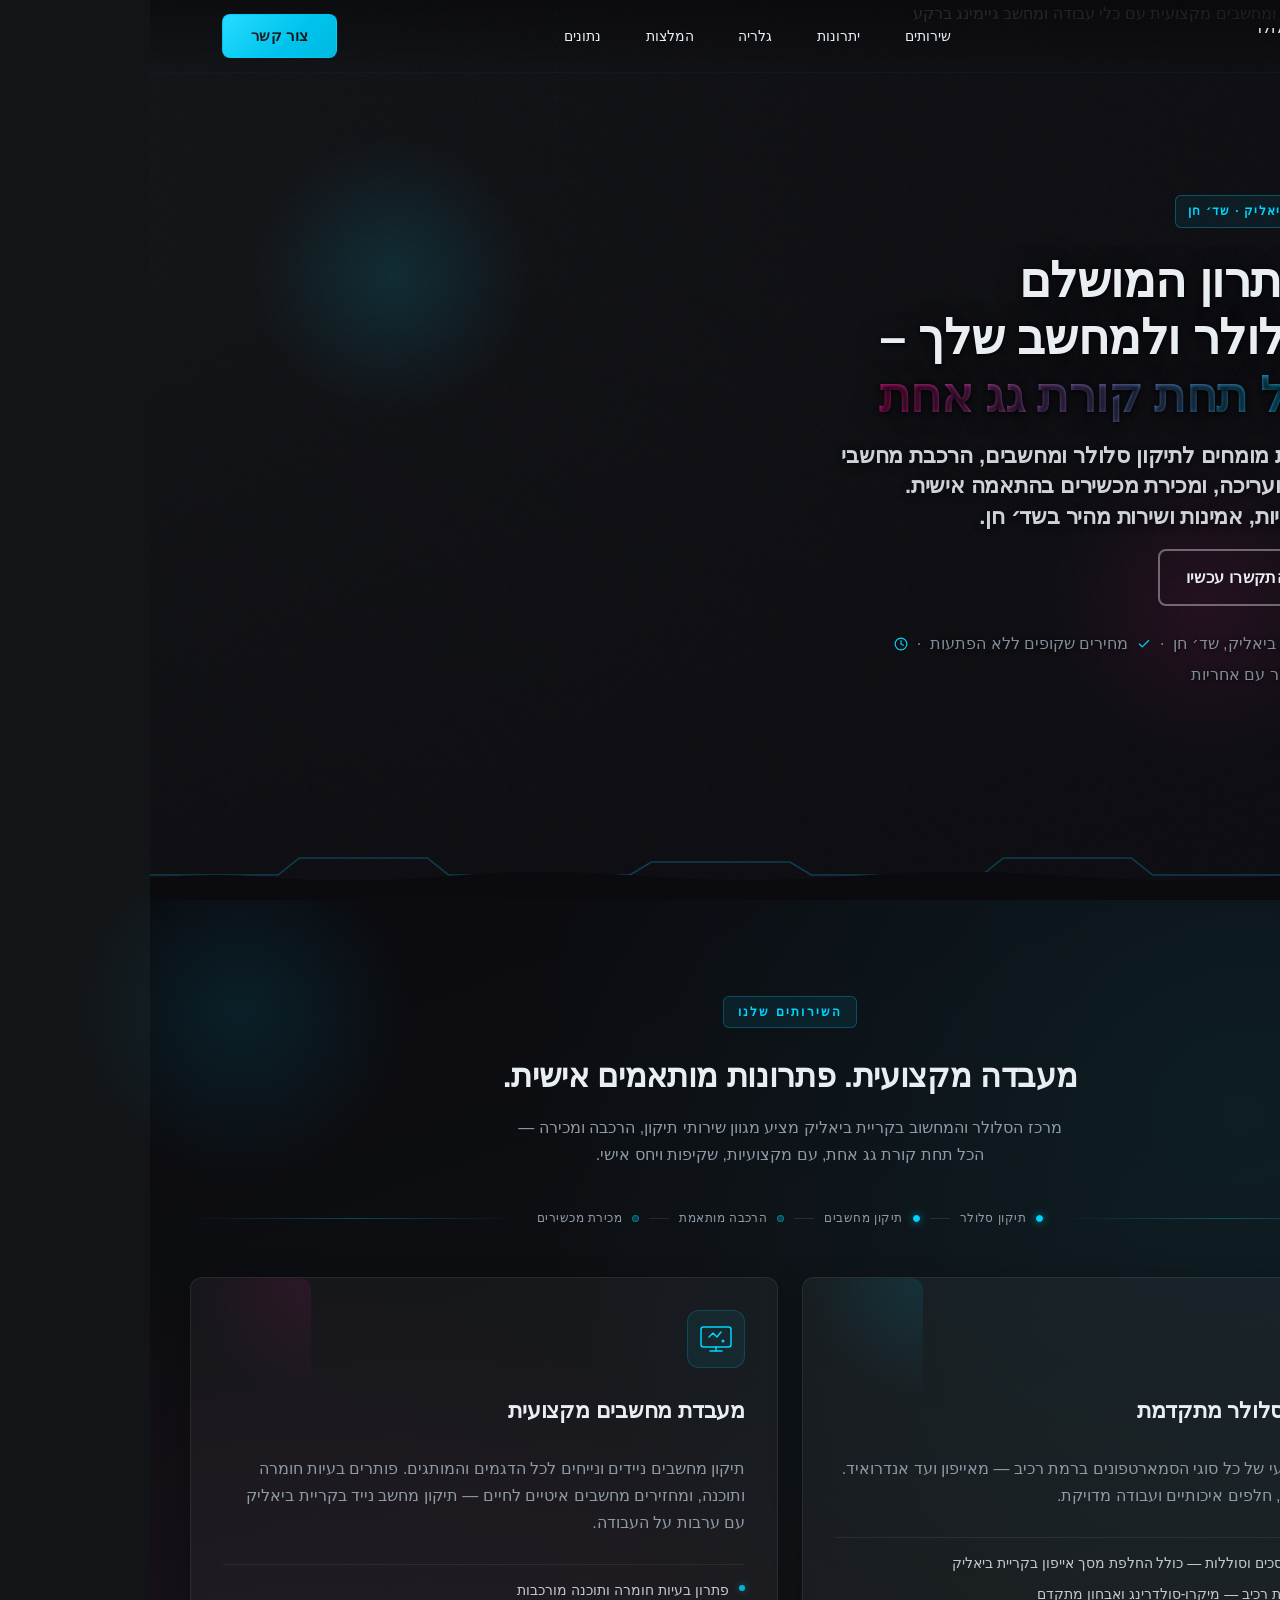
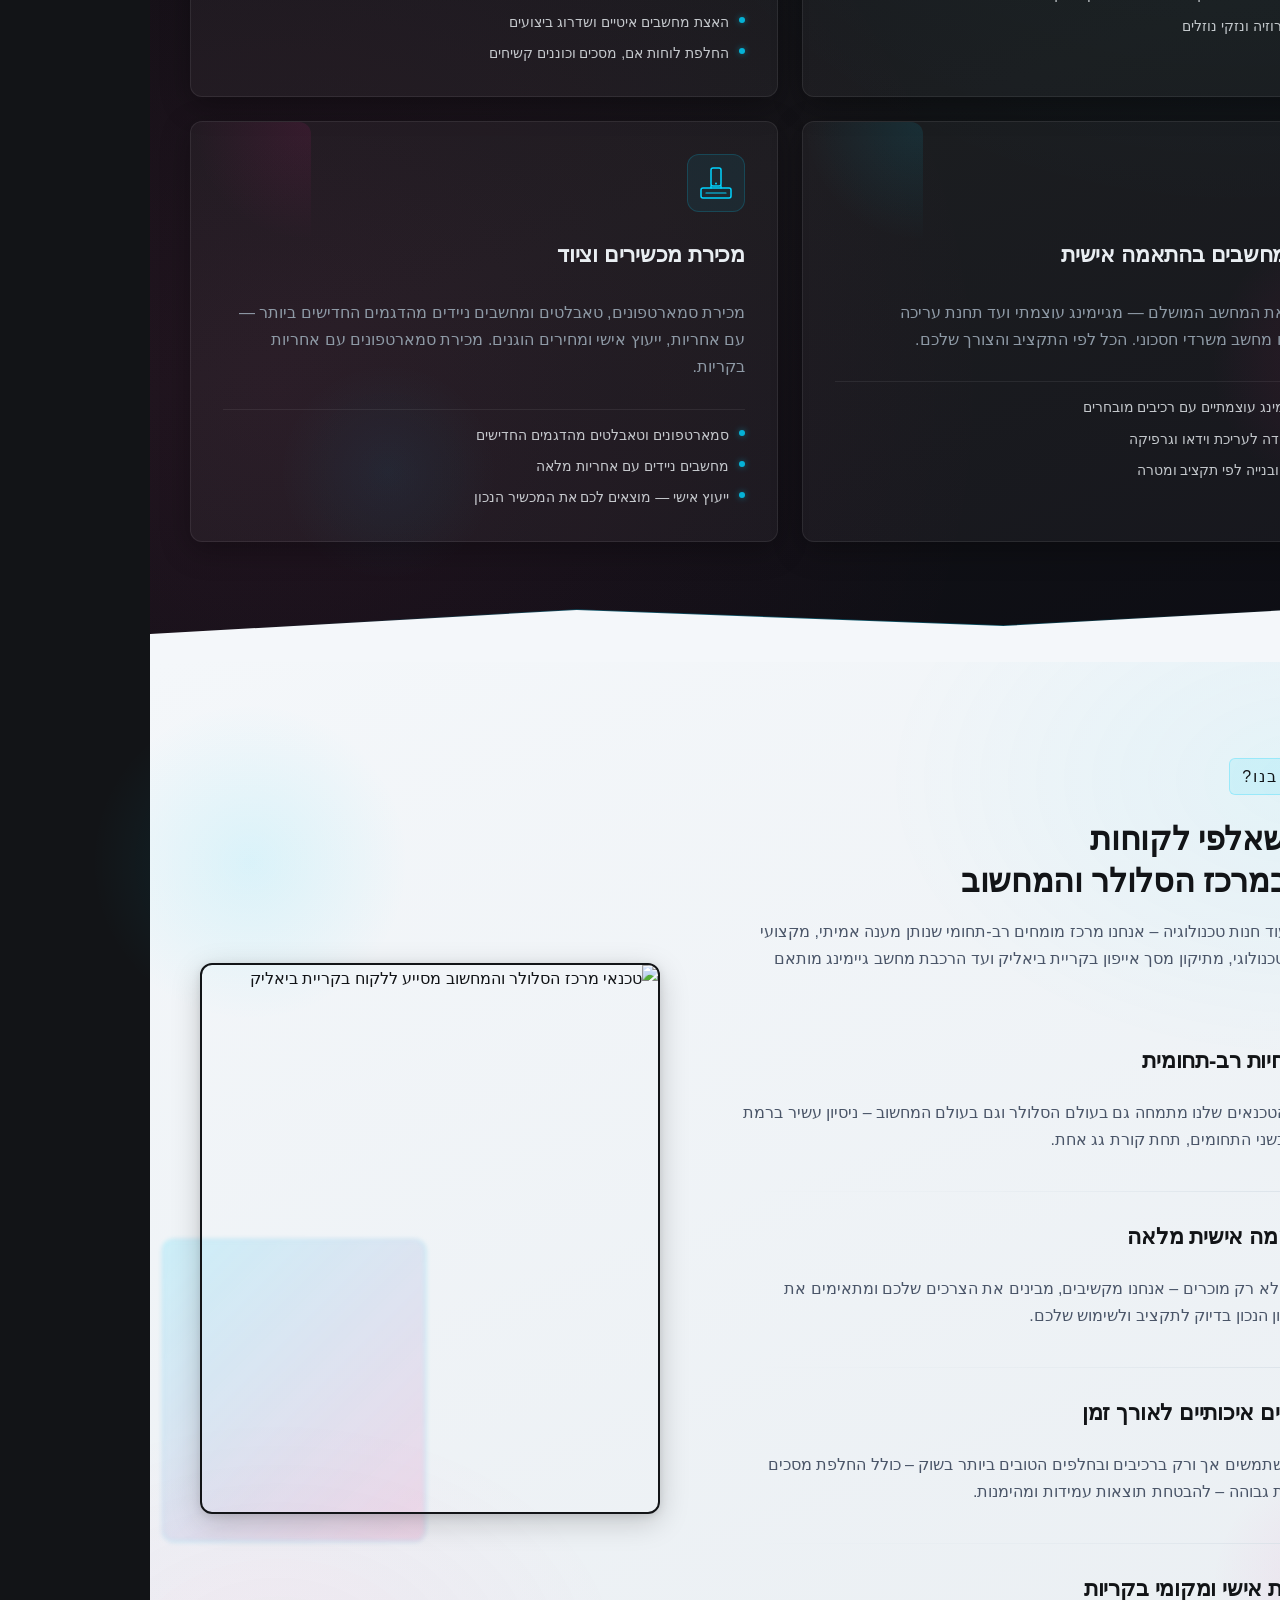
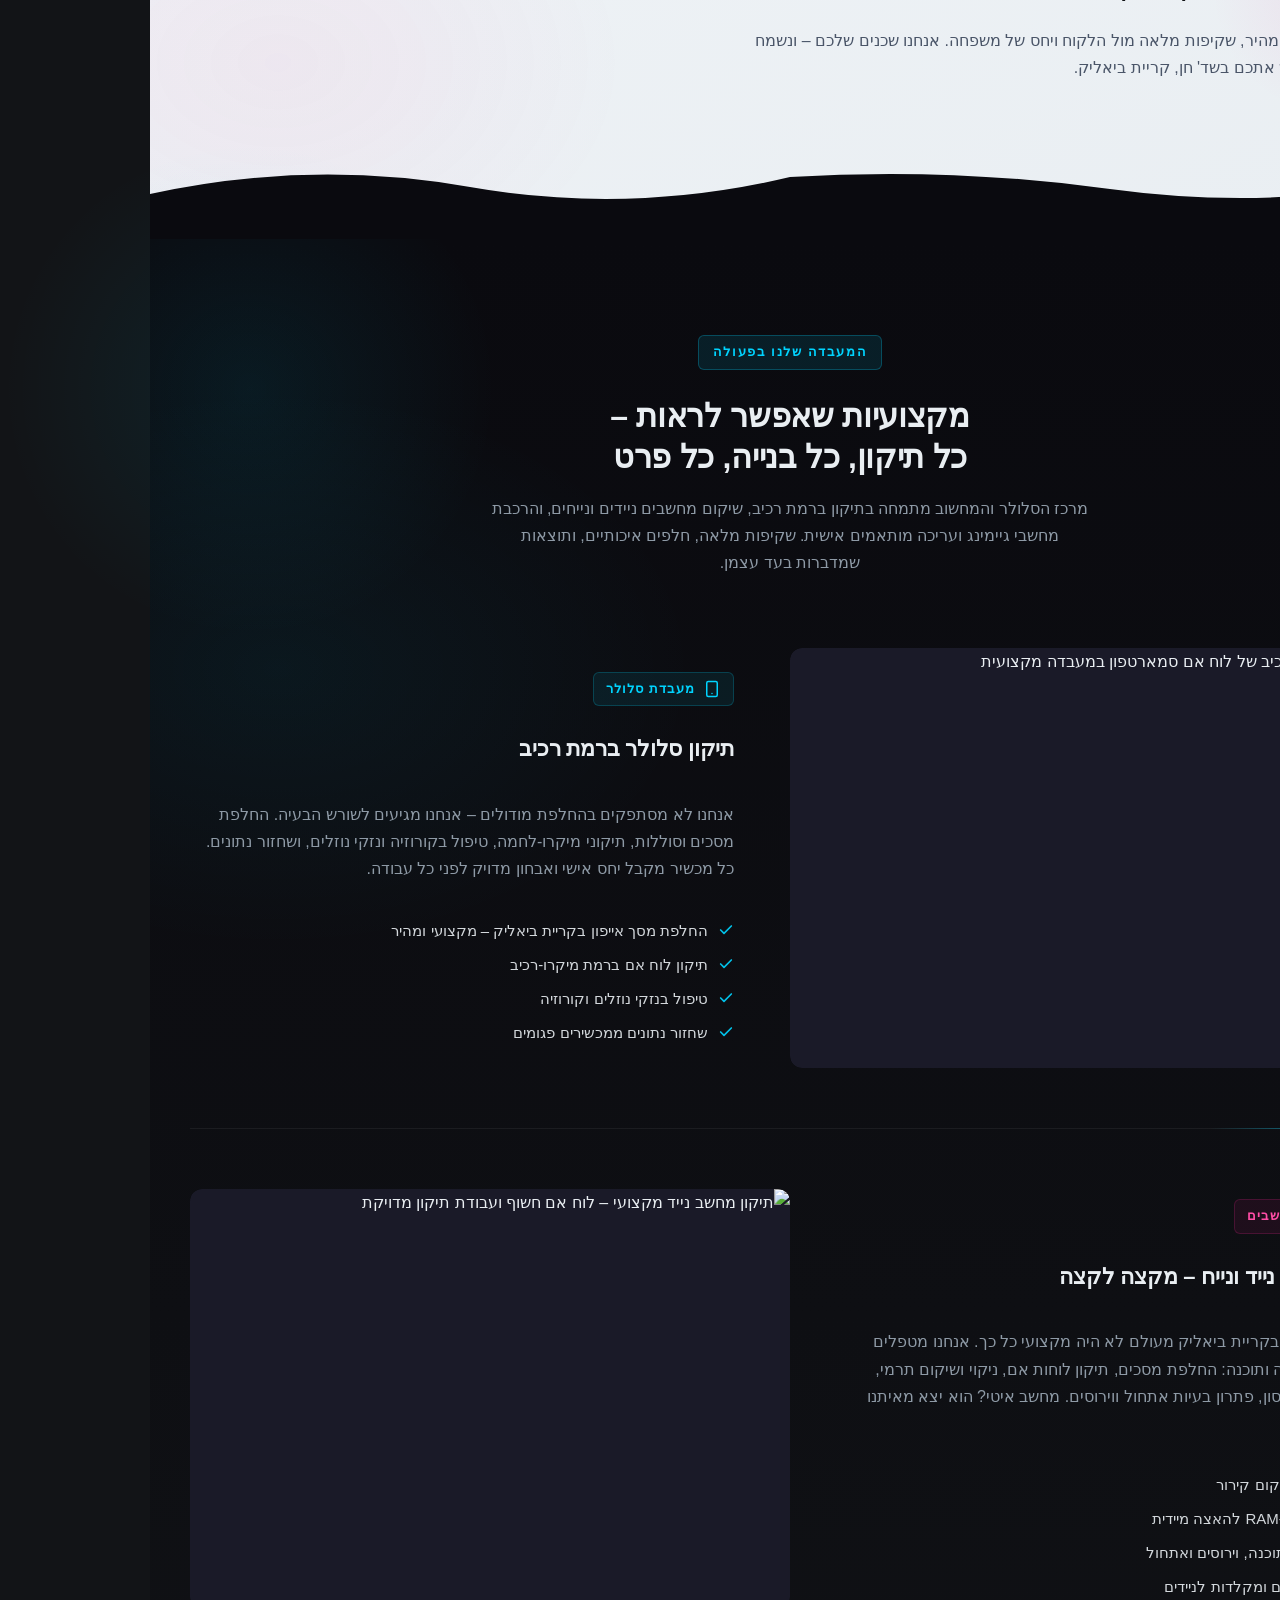
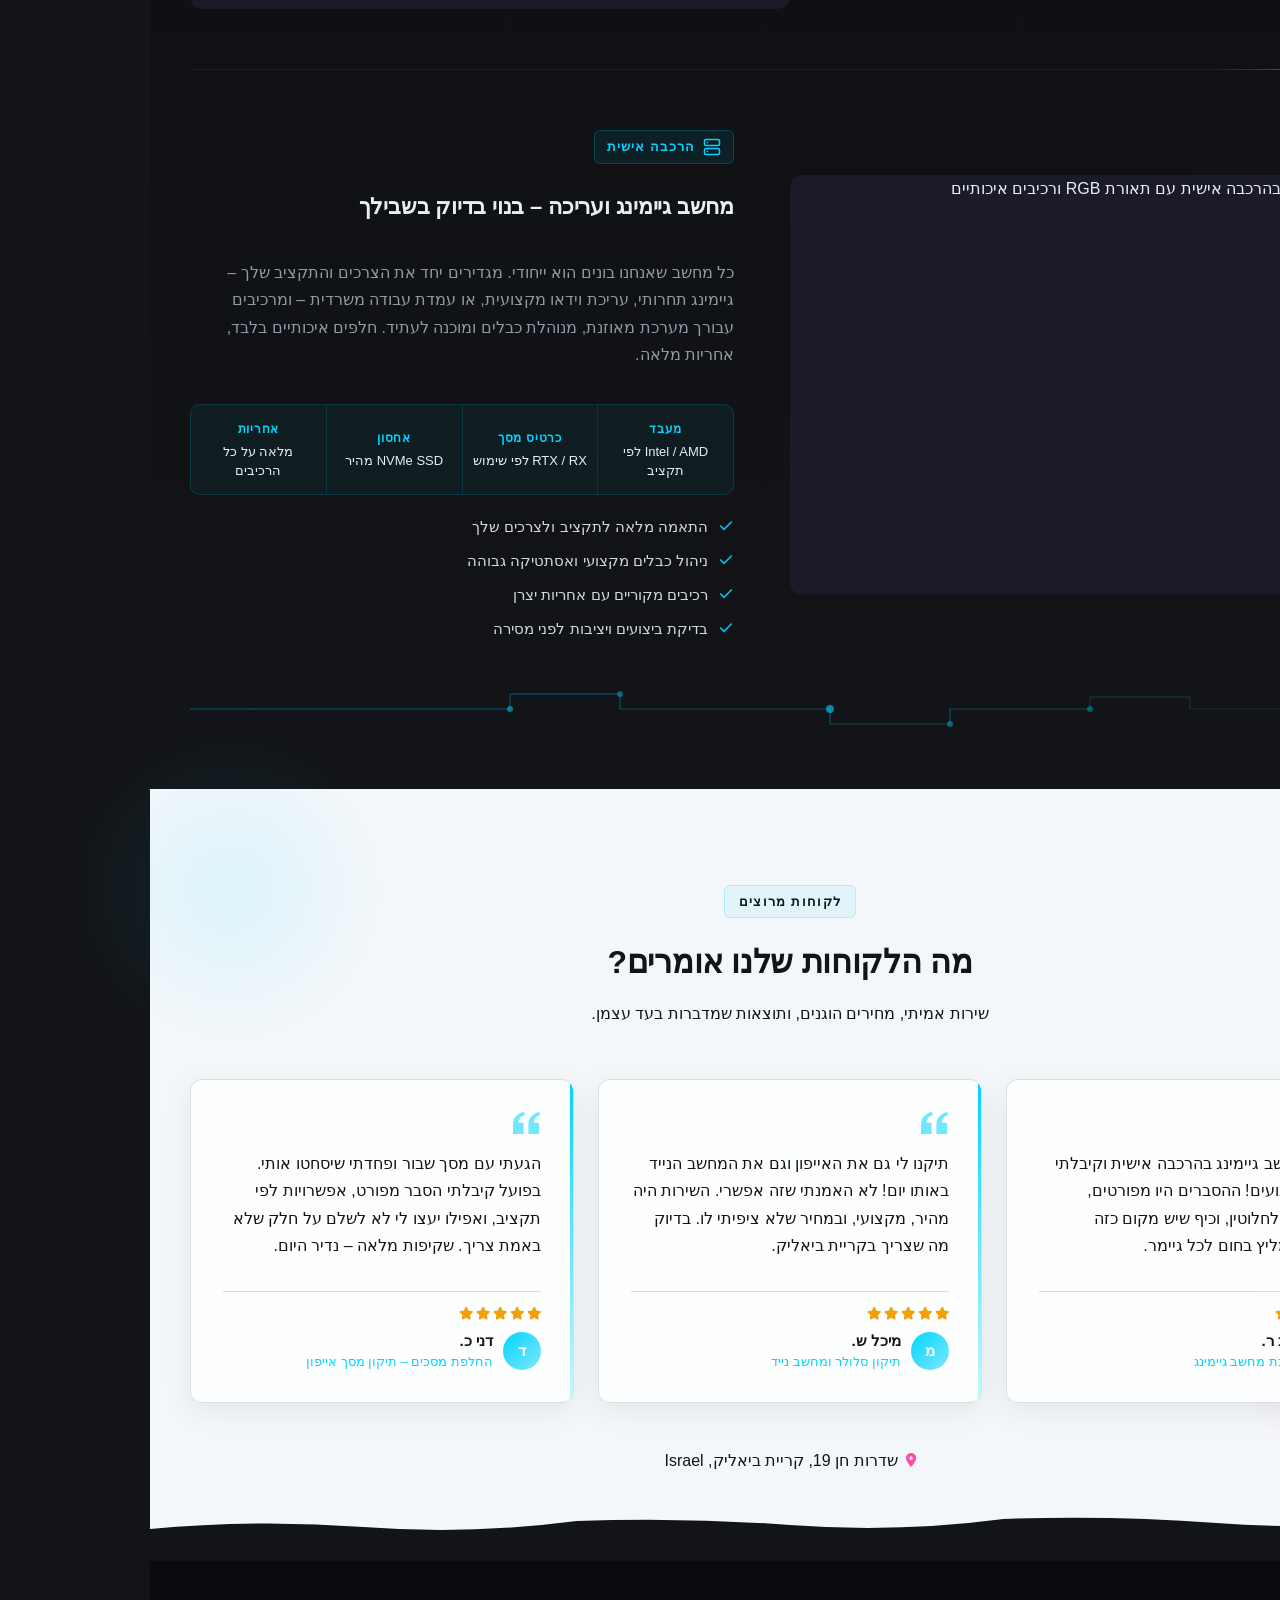
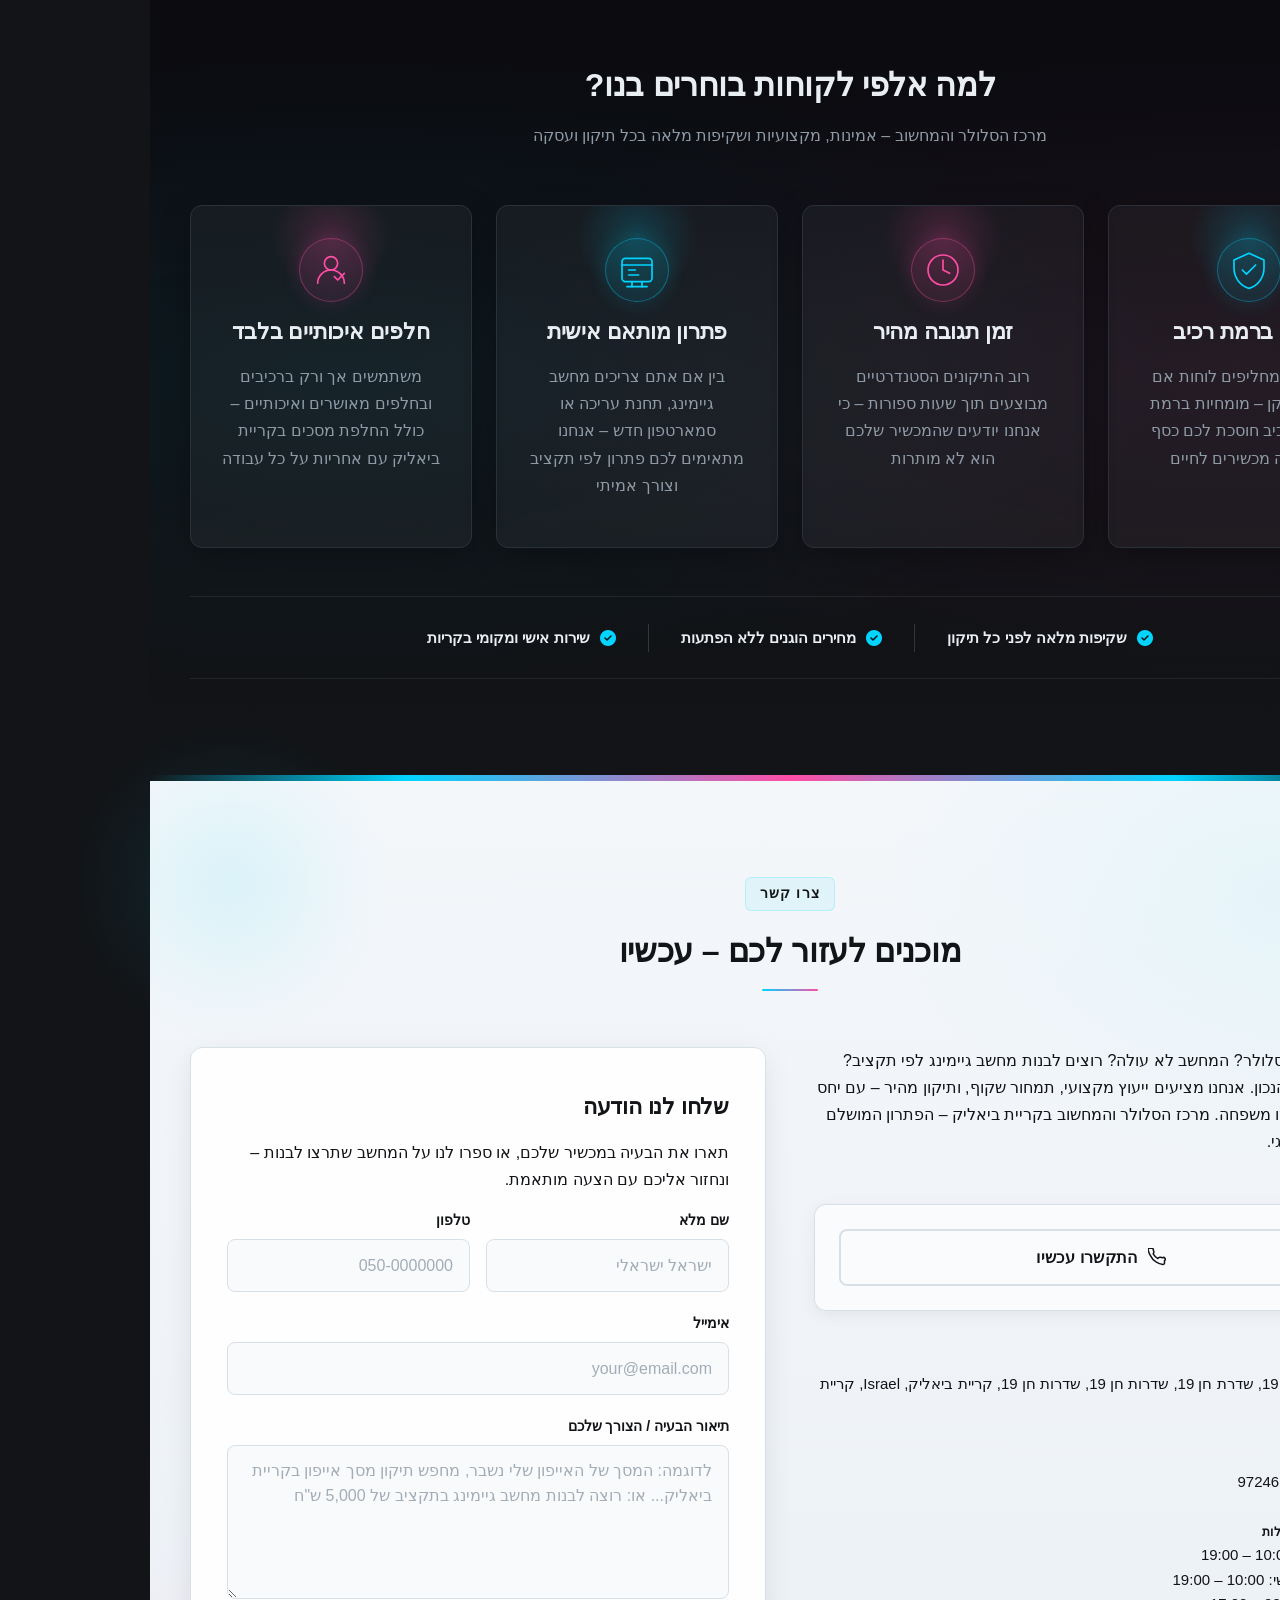
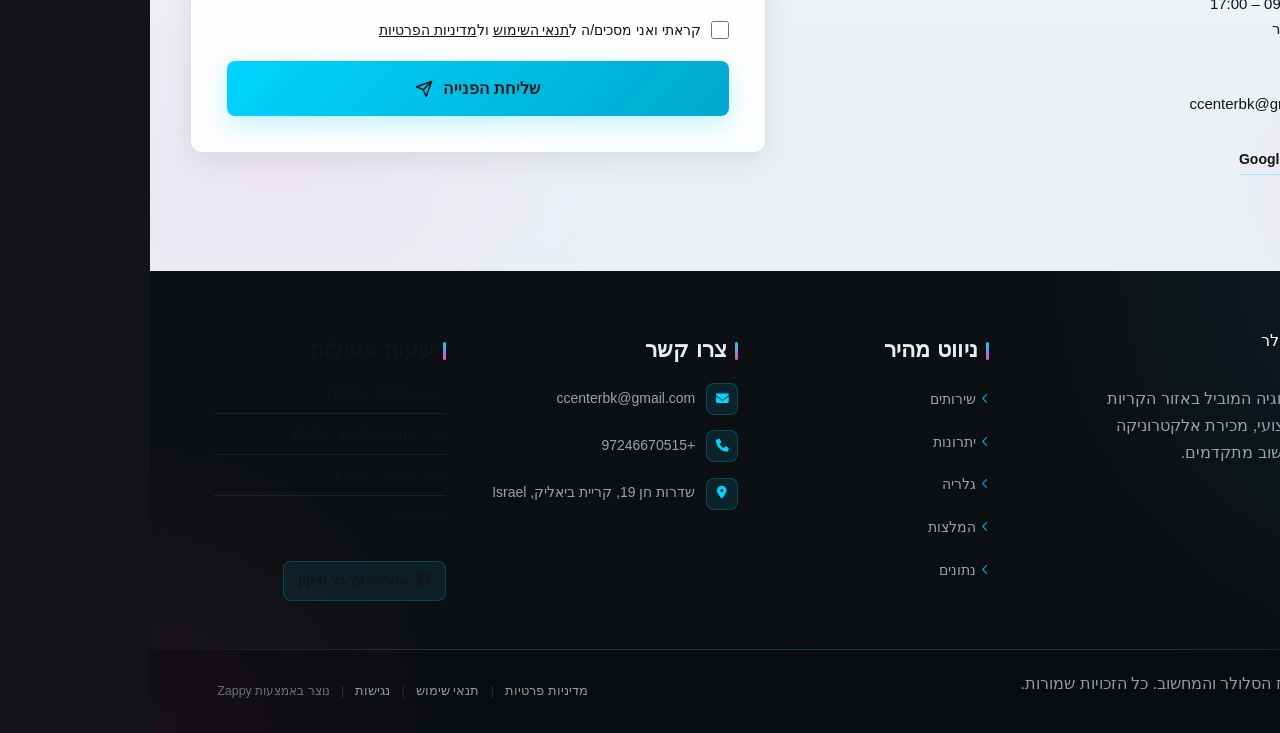
==== commit d006325d: "Background sync: Progressive GitHub Sync" ====
--- a/public/index.html
+++ b/public/index.html
@@ -1 +1 @@
-<!doctype html><html dir="rtl" lang="he"><head><meta charset="UTF-8"><meta content="width=device-width,initial-scale=1" name="viewport"><meta content="index, follow" name="robots"><title>החלפת מסכים — מרכז הסלולר והמחשוב</title><meta content="A multi-disciplinary tech service center located in Kiryat Bialik, Israel, specializing in both mobile and computer repair, custom PC builds for gaming and prof" name="description"><meta content="החלפת מסכים, תיקון מסך אייפון קריית ביאליק, תיקון מחשב נייד קריית ביאליק, מכירת סמארטפונים עם אחריות קריות" name="keywords"><link href="/assets/favicon.ico" rel="icon" type="image/x-icon"><link href="/assets/favicon-16x16.png" rel="icon" type="image/png" sizes="16x16"><link href="/assets/favicon-32x32.png" rel="icon" type="image/png" sizes="32x32"><link href="/assets/favicon-48x48.png" rel="icon" type="image/png" sizes="48x48"><link href="/assets/favicon-192x192.png" rel="icon" type="image/png" sizes="192x192"><link href="/assets/favicon-512x512.png" rel="icon" type="image/png" sizes="512x512"><link href="/assets/apple-touch-icon.png" rel="apple-touch-icon"><script>!function(){"use strict";var t="596f2b6d-0e9f-4a95-96ef-110c9176f6aa",e="https://api.zappy5.com/api/analytics/track",a=18e5,n=2592e6,o=!0,i=!0,r=!0;var s=function(){var e="zappy_visitor_"+t,a=null;try{if(a=localStorage.getItem(e)){var o=JSON.parse(a),i=Date.now();if(i-o.created<n)return o.lastSeen=i,localStorage.setItem(e,JSON.stringify(o)),o.id}}catch(t){console.warn("Zappy Analytics: LocalStorage not available")}var r="zv_"+Date.now()+"_"+Math.random().toString(36).substr(2,9);try{localStorage.setItem(e,JSON.stringify({id:r,created:Date.now(),lastSeen:Date.now()}))}catch(t){}return r}(),c=function(){var e="zappy_session_"+t,n=null;try{if(n=sessionStorage.getItem(e)){var o=JSON.parse(n),i=Date.now();if(i-o.timestamp<a)return o.timestamp=i,sessionStorage.setItem(e,JSON.stringify(o)),o.id}}catch(t){console.warn("Zappy Analytics: SessionStorage not available")}var r="zs_"+Date.now()+"_"+Math.random().toString(36).substr(2,9);try{sessionStorage.setItem(e,JSON.stringify({id:r,timestamp:Date.now()}))}catch(t){}return r}();function l(a,n){n=n||{};var o={website_id:t,event_type:a,page_path:window.location.pathname,referrer:document.referrer||"direct",visitor_id:s,session_id:c,metadata:n};if(navigator.sendBeacon){var i=new Blob([JSON.stringify(o)],{type:"application/json"});navigator.sendBeacon(e,i)}else fetch(e,{method:"POST",headers:{"Content-Type":"application/json"},body:JSON.stringify(o),keepalive:!0}).catch(function(t){console.warn("Zappy Analytics: Failed to track event",t)})}o&&l("pageview",{title:document.title,url:window.location.href}),i&&document.addEventListener("click",function(t){var e=t.target;if("BUTTON"===e.tagName||e.closest("button")){var a="BUTTON"===e.tagName?e:e.closest("button");l("click",{element:"button",text:a.textContent.trim().substring(0,100),id:a.id||null,class:a.className||null})}else if("A"===e.tagName||e.closest("a")){var n="A"===e.tagName?e:e.closest("a");l("navigation",{element:"link",text:n.textContent.trim().substring(0,100),href:n.href,external:n.hostname!==window.location.hostname})}},!0),r&&document.addEventListener("submit",function(t){var e=t.target;l("form_submit",{form_id:e.id||null,form_name:e.name||null,form_action:e.action||null,form_method:e.method||"GET"})},!0);var d=Date.now();window.addEventListener("beforeunload",function(){l("page_unload",{time_on_page:Math.floor((Date.now()-d)/1e3),page_path:window.location.pathname})}),window.zappyAnalytics={track:l,getVisitorId:function(){return s},getSessionId:function(){return c}}}()</script><meta content="החלפת מסכים — מרכז הסלולר והמחשוב" property="og:title"><meta content="A multi-disciplinary tech service center located in Kiryat Bialik, Israel, specializing in both mobile and computer repair, custom PC builds for gaming and prof" property="og:description"><meta content="summary_large_image" name="twitter:card"><meta content="החלפת מסכים — מרכז הסלולר והמחשוב" name="twitter:title"><meta content="A multi-disciplinary tech service center located in Kiryat Bialik, Israel, specializing in both mobile and computer repair, custom PC builds for gaming and prof" name="twitter:description"><meta content="website" property="og:type"><meta content="he_IL" property="og:locale"><link href="https://cdnjs.cloudflare.com/ajax/libs/font-awesome/6.4.0/css/all.min.css" rel="stylesheet"><link href="/assets/favicon.ico" rel="icon" type="image/x-icon"><link href="/assets/favicon-16x16.png" rel="icon" type="image/png" sizes="16x16"><link href="/assets/favicon-32x32.png" rel="icon" type="image/png" sizes="32x32"><link href="/assets/favicon-48x48.png" rel="icon" type="image/png" sizes="48x48"><link href="/assets/favicon-192x192.png" rel="icon" type="image/png" sizes="192x192"><link href="/assets/favicon-512x512.png" rel="icon" type="image/png" sizes="512x512"><link href="/assets/apple-touch-icon.png" rel="apple-touch-icon"><link href="https://cdn.jsdelivr.net/npm/vanilla-cookieconsent@3/dist/cookieconsent.css" rel="stylesheet"><script src="https://cdn.jsdelivr.net/npm/vanilla-cookieconsent@3/dist/cookieconsent.umd.js"></script><script src="https://cdn.jsdelivr.net/gh/mickidum/acc_toolbar/acctoolbar/acctoolbar.min.js"></script><link href="/styles.css" rel="stylesheet"><style id="zappy-dropdown-submenu-styles">#navMenu li:has(.sub-menu),.nav-menu li:has(.sub-menu),.navbar li:has(.sub-menu),nav li:has(.sub-menu){position:relative}#navMenu .sub-menu,.nav-menu .sub-menu,.navbar .sub-menu,nav .sub-menu{display:block!important;position:absolute!important;top:100%;left:0;min-width:220px;background:#fff;border-radius:8px;box-shadow:0 8px 25px rgba(0,0,0,.15);padding:8px 0;opacity:0;visibility:hidden;transform:translateY(10px);transition:all .3s ease;z-index:1000;list-style:none;pointer-events:none}#navMenu li:hover>.sub-menu,.nav-menu li:hover>.sub-menu,.navbar li:hover>.sub-menu,nav li:hover>.sub-menu{opacity:1!important;visibility:visible!important;transform:translateY(0)!important;pointer-events:auto!important}.sub-menu li{list-style:none;margin:0;padding:0}.sub-menu a{display:block!important;padding:10px 16px!important;color:var(--text-dark,#333)!important;font-weight:500;text-decoration:none;white-space:nowrap;transition:background-color .2s}.sub-menu .zappy-nav-child>a{padding-left:28px!important;font-size:.9em!important;opacity:.85!important}[dir=rtl] .sub-menu .zappy-nav-child>a,html[lang=ar] .sub-menu .zappy-nav-child>a,html[lang=he] .sub-menu .zappy-nav-child>a{padding-left:10px!important;padding-right:28px!important}.sub-menu .zappy-nav-parent>a{font-weight:600!important}.sub-menu a:hover{background-color:#f5f5f5}[dir=rtl] .nav-menu .sub-menu,[dir=rtl] .navbar .sub-menu,[dir=rtl] nav .sub-menu,html[lang=ar] .nav-menu .sub-menu,html[lang=ar] .navbar .sub-menu,html[lang=ar] nav .sub-menu,html[lang=he] .nav-menu .sub-menu,html[lang=he] .navbar .sub-menu,html[lang=he] nav .sub-menu{left:auto!important;right:0!important}.sub-menu:empty,.sub-menu:not(:has(li)):not(:has(> a)),.sub-menu:not(:has(li:not(.zappy-hidden-menu-item))):not(:has(> a)){display:none!important;opacity:0!important;visibility:hidden!important;pointer-events:none!important}li:has(.menu-group-title):hover>.sub-menu{opacity:1!important;visibility:visible!important;transform:translateY(0)!important;pointer-events:auto!important}#navMenu>li>.menu-group-title,.nav-menu>li>.menu-group-title{display:inline-block;padding:.5rem 1rem;cursor:default;user-select:none}@media (max-width:768px){#navMenu .sub-menu,.nav-menu .sub-menu,.navbar .sub-menu,nav .sub-menu{position:static!important;transform:none!important;box-shadow:none!important;background:0 0!important;max-height:0;overflow:hidden;opacity:0;visibility:hidden;transition:max-height .3s ease,opacity .3s ease;padding:0!important;border-radius:0!important}#navMenu .sub-menu.mobile-expanded,.nav-menu .sub-menu.mobile-expanded,.navbar .sub-menu.mobile-expanded{max-height:none!important;overflow-y:visible!important;opacity:1!important;visibility:visible!important;padding:8px 0 8px 16px!important}[dir=rtl] .sub-menu.mobile-expanded,html[lang=he] .sub-menu.mobile-expanded{padding:8px 16px 8px 0!important}#navMenu li:hover>.sub-menu,.nav-menu li:hover>.sub-menu,.navbar li:hover>.sub-menu,nav li:hover>.sub-menu{opacity:0;visibility:hidden;pointer-events:none}#navMenu li>.sub-menu.mobile-expanded,.nav-menu li>.sub-menu.mobile-expanded,.navbar li>.sub-menu.mobile-expanded,nav li>.sub-menu.mobile-expanded{opacity:1!important;visibility:visible!important;pointer-events:auto!important}#navMenu li:has(.sub-menu),.nav-menu li:has(.sub-menu),.navbar li:has(.sub-menu),nav li:has(.sub-menu){display:flex!important;flex-wrap:wrap!important;align-items:center!important;position:relative!important;min-height:44px!important}#navMenu li:has(.sub-menu)>a,.nav-menu li:has(.sub-menu)>a,.navbar li:has(.sub-menu)>a,nav li:has(.sub-menu)>a{flex:1!important;min-width:0!important}#navMenu li:has(.sub-menu)>.menu-group-title,.nav-menu li:has(.sub-menu)>.menu-group-title,.navbar li:has(.sub-menu)>.menu-group-title,nav li:has(.sub-menu)>.menu-group-title{flex:1!important;min-width:0!important;padding:0!important;line-height:inherit!important}#navMenu li:has(.sub-menu)>.sub-menu,.nav-menu li:has(.sub-menu)>.sub-menu,.navbar li:has(.sub-menu)>.sub-menu,nav li:has(.sub-menu)>.sub-menu{flex-basis:100%!important;width:100%!important}#navMenu li:has(.sub-menu)>a [class*=arrow],#navMenu li:has(.sub-menu)>a [class*=chevron],.nav-menu li:has(.sub-menu)>a .fa-angle-down,.nav-menu li:has(.sub-menu)>a .fa-chevron-down,.nav-menu li:has(.sub-menu)>a [class*=arrow],.nav-menu li:has(.sub-menu)>a [class*=chevron],nav li:has(.sub-menu)>a [class*=arrow],nav li:has(.sub-menu)>a [class*=chevron]{display:none!important;visibility:hidden!important}.mobile-submenu-toggle{display:flex!important;align-items:center!important;justify-content:center!important;width:44px!important;height:auto!important;background:0 0!important;border:none!important;cursor:pointer!important;color:var(--text-light)!important;position:static!important;flex-shrink:0!important;align-self:stretch!important;z-index:2!important;padding:0!important;margin:0!important}.mobile-submenu-toggle::after{content:''!important;width:0!important;height:0!important;border-left:6px solid transparent!important;border-right:6px solid transparent!important;border-top:7px solid currentColor!important;transition:transform .3s ease!important}.mobile-submenu-toggle.expanded::after{transform:rotate(180deg)!important}.sub-menu a{padding:10px 0!important;display:block!important;color:var(--text-light)!important;white-space:normal!important}.sub-menu .zappy-nav-child>a{padding-left:28px!important;font-size:.9em!important;opacity:.85!important}[dir=rtl] .sub-menu .zappy-nav-child>a,html[lang=ar] .sub-menu .zappy-nav-child>a,html[lang=he] .sub-menu .zappy-nav-child>a{padding-left:0!important;padding-right:28px!important}.sub-menu .zappy-nav-parent>a{font-weight:600!important}#navMenu.active,.nav-menu.active{max-width:100vw!important;overflow-x:hidden!important;box-sizing:border-box!important}.navbar .sub-menu li a,.zappy-products-dropdown .sub-menu a,nav.navbar .sub-menu li a{color:var(--text-light)!important}}@media (min-width:769px){.mobile-submenu-toggle{display:none!important}}</style><style id="zappy-widget-visibility">#mic-access-tool-box,#mic-access-tool-general-button,#mic-init-access-tool #mic-access-tool-box,#mic-init-access-tool #mic-access-tool-general-button,#mic-init-access-tool .mic-access-tool-general-button,._access-icon,._access-menu,.mic-access-tool-box,.mic-access-tool-general-button,div[id*=mic-access-tool-box]{display:none!important;visibility:hidden!important;opacity:0!important;pointer-events:none!important}</style></head><body><nav class="navbar" dir="rtl"><button class="mobile-toggle" aria-label="Menu" id="mobileToggle"><svg viewBox="0 0 24 24" fill="none" height="24" width="24" class="hamburger-icon"><path d="M3 12h18M3 6h18M3 18h18" stroke="currentColor" stroke-linecap="round" stroke-width="2"></path></svg> <svg viewBox="0 0 24 24" fill="none" height="24" width="24" class="close-icon" style="display:none"><path d="M18 6L6 18M6 6l12 12" stroke="currentColor" stroke-linecap="round" stroke-width="2"></path></svg></button> <button class="phone-header-btn" aria-label="Call" data-phone="+97246670515"><svg viewBox="0 0 24 24" fill="currentColor" height="20" width="20"><path d="M22 16.92v3a2 2 0 0 1-2.18 2 19.79 19.79 0 0 1-8.63-3.07 19.5 19.5 0 0 1-6-6 19.79 19.79 0 0 1-3.07-8.67A2 2 0 0 1 4.11 2h3a2 2 0 0 1 2 1.72 12.84 12.84 0 0 0 .7 2.81 2 2 0 0 1-.45 2.11L8.09 9.91a16 16 0 0 0 6 6l1.27-1.27a2 2 0 0 1 2.11-.45 12.84 12.84 0 0 0 2.81.7A2 2 0 0 1 22 16.92z"></path></svg></button><div class="nav-container"><div class="nav-right-group"><div class="nav-brand"><a href="/" class="logo-link"><img alt="מרכז הסלולר והמחשוב" src="/assets/logo-1777834954457-nx5ls0.webp?v=1777834954687-7uy3kb" class="logo"></a></div><ul class="nav-menu" id="navMenu"><li><a href="#services">שירותים</a></li><li><a href="#benefits">יתרונות</a></li><li><a href="#showcase">גלריה</a></li><li><a href="#testimonials">המלצות</a></li><li><a href="#stats">נתונים</a></li></ul></div><div class="nav-cta-container"><a href="#contact" class="nav-cta-btn">צור קשר</a></div></div></nav><script>window.addEventListener("load",function(){const e=document.querySelector(".navbar, nav, header");if(!e)return void console.log("[Navbar] Navbar element not found");let t=document.getElementById("mobileToggle")||document.querySelector(".mobile-toggle")||document.querySelector(".hamburger")||document.querySelector(".hamburger-menu")||document.querySelector(".menu-toggle")||document.querySelector(".burger-menu")||document.querySelector('[aria-label="Menu"]')||document.querySelector('[aria-label="תפריט"]');const o=document.querySelector(".phone-header-btn"),n=window.getComputedStyle(e);let r=n.backgroundColor;if(console.log("[Navbar] Initial navbar background:",r),"transparent"===r||"rgba(0, 0, 0, 0)"===r||r.startsWith("rgba")&&r.includes(", 0)")){const e=n.backgroundImage;if(e&&"none"!==e)console.log("[Navbar] Navbar has background image/gradient, using dark text"),r="rgb(240, 240, 240)";else{const e=window.getComputedStyle(document.body).backgroundColor;console.log("[Navbar] Navbar transparent, using body background:",e),r=e}}const i=r.match(/\d+/g);if(i&&i.length>=3){const e=(.299*parseInt(i[0])+.587*parseInt(i[1])+.114*parseInt(i[2]))/255;console.log("[Navbar] Mobile button colors preserved from Claude CSS (luminance:",e.toFixed(2)+")");const n=document.createElement("style");n.id="zappy-mobile-nav-fix";document.documentElement.lang;document.documentElement.dir,n.textContent='\n        /* Hide mobile buttons on desktop, show only on mobile */\n        @media (min-width: 769px) {\n          .mobile-toggle,\n          .phone-header-btn {\n            display: none !important;\n          }\n        }\n        \n        /* Show and position mobile buttons correctly on mobile */\n        @media (max-width: 768px) {\n          .mobile-toggle,\n          .phone-header-btn {\n            position: absolute !important;\n            top: 50% !important;\n            transform: translateY(-50%) !important;\n            z-index: 1001 !important;\n            display: flex !important;\n            align-items: center !important;\n            justify-content: center !important;\n            width: 36px !important;\n            height: 36px !important;\n            border-radius: 50% !important;\n            border: none !important;\n            cursor: pointer !important;\n            padding: 6px !important;\n            background: none !important;\n            color: var(--nav-text, var(--text-light)) !important;\n          }\n          \n          /* LTR positioning (default): hamburger LEFT, phone RIGHT */\n          html:not([dir="rtl"]):not([lang="he"]):not([lang="ar"]) .mobile-toggle,\n          html[dir="ltr"] .mobile-toggle {\n            left: 12px !important;\n            right: auto !important;\n          }\n          html:not([dir="rtl"]):not([lang="he"]):not([lang="ar"]) .phone-header-btn,\n          html[dir="ltr"] .phone-header-btn {\n            right: 12px !important;\n            left: auto !important;\n          }\n          \n          /* RTL positioning: hamburger RIGHT, phone LEFT */\n          html[dir="rtl"] .mobile-toggle,\n          html[lang="he"] .mobile-toggle,\n          html[lang="ar"] .mobile-toggle {\n            right: 12px !important;\n            left: auto !important;\n          }\n          html[dir="rtl"] .phone-header-btn,\n          html[lang="he"] .phone-header-btn,\n          html[lang="ar"] .phone-header-btn {\n            left: 12px !important;\n            right: auto !important;\n          }\n          \n          /* CRITICAL: Ensure nav-container has min-height on mobile */\n          /* All children are positioned absolutely/fixed on mobile, so height:auto collapses to 0 */\n          .nav-container {\n            min-height: 70px !important;\n            position: relative !important;\n          }\n          \n          /* Ensure SVG icons are properly sized and inherit color */\n          .mobile-toggle svg,\n          .phone-header-btn svg {\n            width: 24px !important;\n            height: 24px !important;\n            /* Don\'t force display - let JavaScript control hamburger/close toggle */\n          }\n          \n          /* Reset nav-cta-container on mobile - remove desktop box-shadow/padding */\n          /* that creates a visible ghost box when CTA button is hidden */\n          .nav-cta-container {\n            box-shadow: none !important;\n            padding: 0 !important;\n          }\n          \n          /* Hide nav-cta-container entirely on mobile when there\'s no lang-switcher */\n          /* (only the CTA button is inside, and it\'s hidden on mobile) */\n          .nav-cta-container:not(:has(.lang-switcher)) {\n            display: none !important;\n          }\n          \n          /* CRITICAL: Prevent hero image fade gradient from bleeding over headline text */\n          /* The .image-fade-gradient has bottom: -30px (extends below parent) */\n          /* On mobile stacked layout, this overlaps the h1 text below the image */\n          .hero-image-column {\n            overflow: hidden !important;\n          }\n          .image-fade-gradient {\n            bottom: 0 !important;\n          }\n          \n          /* Hide desktop language switcher on mobile - hamburger menu handles it */\n          /* High specificity to override stored CSS */\n          .lang-switcher,\n          .nav-cta-container .lang-switcher,\n          .nav-container .lang-switcher,\n          .navbar .lang-switcher,\n          .navbar .nav-cta-container .lang-switcher {\n            display: none !important;\n          }\n        }\n      ';const r=document.getElementById("zappy-mobile-nav-fix");r&&r.remove(),document.head.appendChild(n),console.log("[Navbar] Critical CSS injected for mobile nav positioning");const l=window.innerWidth<=768;if(t){const e=t.querySelector(".hamburger-icon"),o=t.querySelector(".close-icon");e&&(e.style.setProperty("width","24px","important"),e.style.setProperty("height","24px","important"),e.style.setProperty("display","block","important")),o&&(o.style.setProperty("width","24px","important"),o.style.setProperty("height","24px","important"),o.style.setProperty("display","none","important")),l?(t.style.setProperty("position","absolute","important"),t.style.setProperty("top","50%","important"),t.style.setProperty("transform","translateY(-50%)","important"),t.style.setProperty("z-index","1001","important"),t.style.removeProperty("left"),t.style.removeProperty("right"),console.log("[Navbar] Mobile toggle positioning applied (mobile viewport)")):(t.style.removeProperty("position"),t.style.removeProperty("top"),t.style.removeProperty("transform"),t.style.removeProperty("z-index"),t.style.removeProperty("left"),t.style.removeProperty("right"),console.log("[Navbar] Desktop viewport - cleared mobile toggle inline positioning"))}if(o){const e=o.querySelector("svg");e&&(e.style.width="24px",e.style.height="24px",e.setAttribute("width","24"),e.setAttribute("height","24")),l?(o.style.setProperty("position","absolute","important"),o.style.setProperty("top","50%","important"),o.style.setProperty("transform","translateY(-50%)","important"),o.style.setProperty("z-index","1001","important"),o.style.removeProperty("left"),o.style.removeProperty("right"),console.log("[Navbar] Phone button positioning applied (mobile viewport)")):(o.style.removeProperty("position"),o.style.removeProperty("top"),o.style.removeProperty("transform"),o.style.removeProperty("z-index"),o.style.removeProperty("left"),o.style.removeProperty("right"),console.log("[Navbar] Desktop viewport - cleared phone button inline positioning"))}}else console.log("[Navbar] Could not parse background color:",r);t=document.getElementById("mobileToggle")||document.querySelector(".mobile-toggle")||document.querySelector(".hamburger")||document.querySelector(".hamburger-menu")||document.querySelector(".menu-toggle")||document.querySelector(".burger-menu")||document.querySelector('[aria-label="Menu"]')||document.querySelector('[aria-label="תפריט"]');const l=document.getElementById("navMenu")||document.querySelector(".nav-menu")||document.querySelector(".nav-links")||document.querySelector("nav ul:not(.submenu)");if(!t||!l)return void console.log("[Navbar] Mobile toggle or menu not found:",{toggle:!!t,menu:!!l});l.id||(l.id="navMenu"),console.log("[Navbar] Initializing mobile menu...");const a=t.cloneNode(!0);t.parentNode.replaceChild(a,t),a.addEventListener("click",function(e){e.preventDefault(),e.stopPropagation();const t=this.querySelector(".hamburger-icon"),o=this.querySelector(".close-icon");l.classList.contains("active")?(l.classList.remove("active"),t&&t.style.setProperty("display","block","important"),o&&o.style.setProperty("display","none","important"),document.body.style.overflow="",console.log("[Navbar] Menu closed")):(l.classList.add("active"),t&&t.style.setProperty("display","none","important"),o&&o.style.setProperty("display","block","important"),document.body.style.overflow="hidden",console.log("[Navbar] Menu opened"))}),l.querySelectorAll("a").forEach(function(e){e.addEventListener("click",function(){if("#"===this.getAttribute("href"))return;const e=a.querySelector(".hamburger-icon"),t=a.querySelector(".close-icon");l.classList.remove("active"),e&&e.style.setProperty("display","block","important"),t&&t.style.setProperty("display","none","important"),document.body.style.overflow="",console.log("[Navbar] Menu closed (link clicked)")})});var s=l.querySelectorAll(".dropdown-toggle");s.forEach(function(e){e.addEventListener("click",function(e){e.preventDefault(),e.stopPropagation();var t=this.closest(".nav-dropdown");t&&(t.parentNode.querySelectorAll(".nav-dropdown.open").forEach(function(e){e!==t&&e.classList.remove("open")}),t.classList.toggle("open"),console.log("[Navbar] Dropdown toggled:",t.classList.contains("open")?"open":"closed"))})}),document.addEventListener("click",function(e){e.target.closest(".nav-dropdown")||document.querySelectorAll(".nav-dropdown.open").forEach(function(e){e.classList.remove("open")})}),console.log("[Navbar] Dropdown handlers initialized for "+s.length+" dropdowns"),o&&o.addEventListener("click",function(){const e=document.querySelectorAll('a[href^="tel:"]'),t=e.length>0?e[0].getAttribute("href").replace("tel:",""):"046670515";window.location.href="tel:"+t,console.log("[Navbar] Phone button clicked")}),console.log("[Navbar] Mobile menu initialized successfully");const p=function(){const e=document.querySelector(".whatsapp-float");e&&(window.innerWidth>=769?(e.style.setProperty("display","none","important"),e.style.setProperty("visibility","hidden","important"),e.style.setProperty("opacity","0","important"),e.style.setProperty("pointer-events","none","important"),console.log("[WhatsApp] Button hidden on desktop")):(e.style.removeProperty("display"),e.style.removeProperty("visibility"),e.style.removeProperty("opacity"),e.style.removeProperty("pointer-events"),console.log("[WhatsApp] Button visible on mobile")))};let c;p(),window.addEventListener("resize",function(){clearTimeout(c),c=setTimeout(p,100)})})</script><main><section class="index-hero-section" data-layout-spec="בית-hero" dir="rtl" id="hero" data-hero-type="fullscreen-scrim"><div class="index-hero-bg-wrapper"><img alt="מעבדת תיקון סלולר ומחשבים מקצועית עם כלי עבודה ומחשב גיימינג ברקע" src="/assets/site-index-hero-image-1.webp" data-context="Dramatic cinematic repair lab environment: close-up of an opened smartphone with visible circuit board and precision tweezers, a disassembled laptop motherboard glowing with cyan LED light, professional repair tools arranged on a dark workbench, and a custom gaming PC with RGB lighting glowing in the background depth of field. Dark graphite tones with electric cyan and magenta accent glows. Photorealistic, high-end tech studio atmosphere, Kiryat Bialik Israel repair center." data-placeholder="index-hero-image-1" height="700" width="1200" class="index-hero-bg-img" data-hero-bg="true"></div><div class="index-hero-scrim" aria-hidden="true"></div><div class="index-hero-circuit-grid" aria-hidden="true"></div><div class="index-hero-cyan-orb" aria-hidden="true"></div><div class="index-hero-magenta-orb" aria-hidden="true"></div><div class="index-hero-container"><div class="index-hero-content"><span class="index-hero-label">קריית ביאליק · שד׳ חן</span><h1 class="index-hero-h1">הפתרון המושלם<br>לסלולר ולמחשב שלך –<br><span class="index-hero-gradient-text">הכל תחת קורת גג אחת</span></h1><h3 class="index-hero-subtitle">מעבדת מומחים לתיקון סלולר ומחשבים, הרכבת מחשבי גיימינג ועריכה, ומכירת מכשירים בהתאמה אישית. מקצועיות, אמינות ושירות מהיר בשד׳ חן.</h3><div class="index-hero-ctas"><a href="#" class="index-hero-btn-primary" style="display:none !important" rel="noopener" target="_blank"><svg viewBox="0 0 24 24" aria-hidden="true" fill="currentColor" height="20" width="20" data-element-type="icon" data-icon-type="svg" xmlns="http://www.w3.org/2000/svg"><path d="M17.472 14.382c-.297-.149-1.758-.867-2.03-.967-.273-.099-.471-.148-.67.15-.197.297-.767.966-.94 1.164-.173.199-.347.223-.644.075-.297-.15-1.255-.463-2.39-1.475-.883-.788-1.48-1.761-1.653-2.059-.173-.297-.018-.458.13-.606.134-.133.298-.347.446-.52.149-.174.198-.298.298-.497.099-.198.05-.371-.025-.52-.075-.149-.669-1.612-.916-2.207-.242-.579-.487-.5-.669-.51-.173-.008-.371-.01-.57-.01-.198 0-.52.074-.792.372-.272.297-1.04 1.016-1.04 2.479 0 1.462 1.065 2.875 1.213 3.074.149.198 2.096 3.2 5.077 4.487.709.306 1.262.489 1.694.625.712.227 1.36.195 1.871.118.571-.085 1.758-.719 2.006-1.413.248-.694.248-1.289.173-1.413-.074-.124-.272-.198-.57-.347m-5.421 7.403h-.004a9.87 9.87 0 01-5.031-1.378l-.361-.214-3.741.982.998-3.648-.235-.374a9.86 9.86 0 01-1.51-5.26c.001-5.45 4.436-9.884 9.888-9.884 2.64 0 5.122 1.03 6.988 2.898a9.825 9.825 0 012.893 6.994c-.003 5.45-4.437 9.884-9.885 9.884m8.413-18.297A11.815 11.815 0 0012.05 0C5.495 0 .16 5.335.157 11.892c0 2.096.547 4.142 1.588 5.945L.057 24l6.305-1.654a11.882 11.882 0 005.683 1.448h.005c6.554 0 11.89-5.335 11.893-11.893a11.821 11.821 0 00-3.48-8.413z"></path></svg> ייעוץ וקבלת הצעת מחיר בוואטסאפ </a><a href="tel:+97246670515" class="index-hero-btn-secondary"><svg viewBox="0 0 24 24" aria-hidden="true" fill="none" height="18" width="18" data-element-type="icon" data-icon-type="svg" stroke="currentColor" stroke-linecap="round" stroke-linejoin="round" stroke-width="2" xmlns="http://www.w3.org/2000/svg"><path d="M22 16.92v3a2 2 0 01-2.18 2 19.79 19.79 0 01-8.63-3.07A19.5 19.5 0 013.07 9.81a19.79 19.79 0 01-3.07-8.67A2 2 0 012 .18h3a2 2 0 012 1.72c.127.96.361 1.903.7 2.81a2 2 0 01-.45 2.11L6.09 7.91a16 16 0 006 6l1.27-1.27a2 2 0 012.11-.45c.907.339 1.85.573 2.81.7A2 2 0 0122 16.92z"></path></svg> התקשרו עכשיו</a></div><p class="index-hero-trust"><svg viewBox="0 0 24 24" aria-hidden="true" fill="currentColor" height="14" width="14" data-element-type="icon" data-icon-type="svg" xmlns="http://www.w3.org/2000/svg" style="display:inline;vertical-align:middle;margin-inline-end:5px;color:var(--primary)"><path d="M12 2C8.13 2 5 5.13 5 9c0 5.25 7 13 7 13s7-7.75 7-13c0-3.87-3.13-7-7-7zm0 9.5c-1.38 0-2.5-1.12-2.5-2.5s1.12-2.5 2.5-2.5 2.5 1.12 2.5 2.5-1.12 2.5-2.5 2.5z"></path></svg> קריית ביאליק, שד׳ חן &nbsp;·&nbsp; <svg viewBox="0 0 24 24" aria-hidden="true" fill="none" height="14" width="14" data-element-type="icon" data-icon-type="svg" stroke="currentColor" stroke-linecap="round" stroke-linejoin="round" stroke-width="2" xmlns="http://www.w3.org/2000/svg" style="display:inline;vertical-align:middle;margin-inline-end:5px;color:var(--primary)"><polyline points="20 6 9 17 4 12"></polyline></svg> מחירים שקופים ללא הפתעות &nbsp;·&nbsp; <svg viewBox="0 0 24 24" aria-hidden="true" fill="none" height="14" width="14" data-element-type="icon" data-icon-type="svg" stroke="currentColor" stroke-linecap="round" stroke-linejoin="round" stroke-width="2" xmlns="http://www.w3.org/2000/svg" style="display:inline;vertical-align:middle;margin-inline-end:5px;color:var(--primary)"><circle cx="12" cy="12" r="10"></circle><polyline points="12 6 12 12 16 14"></polyline></svg> תיקון מהיר עם אחריות</p></div></div><div class="index-hero-divider-wrapper"><svg viewBox="0 0 1200 80" aria-hidden="true" xmlns="http://www.w3.org/2000/svg" data-no-icon-edit="true" preserveAspectRatio="none"><polyline points="0,55 120,55 140,38 260,38 280,55 450,55 470,42 600,42 620,55 780,55 800,38 920,38 940,55 1200,55" fill="none" stroke="rgba(0,212,255,0.25)" stroke-width="1.5"></polyline><path d="M0,80 L0,58 Q60,52 120,58 Q200,64 280,56 Q360,48 460,56 Q560,64 660,56 Q760,48 860,56 Q960,64 1060,56 Q1130,50 1200,58 L1200,80 Z" fill="#0A0A0F"></path></svg></div></section><section class="index-services-section" data-layout-spec="בית-services" dir="rtl" id="services"><div class="iss-orb iss-orb--cyan" aria-hidden="true"></div><div class="iss-orb iss-orb--magenta" aria-hidden="true"></div><div class="iss-orb iss-orb--cyan-bottom" aria-hidden="true"></div><div class="iss-container"><div class="iss-intro"><span class="iss-eyebrow">השירותים שלנו</span><h2 class="iss-heading">מעבדה מקצועית. פתרונות מותאמים אישית.</h2><p class="iss-subheading">מרכז הסלולר והמחשוב בקריית ביאליק מציע מגוון שירותי תיקון, הרכבה ומכירה — הכל תחת קורת גג אחת, עם מקצועיות, שקיפות ויחס אישי.</p></div><div class="iss-benchmark-strip" aria-hidden="true"><div class="iss-bench-line"></div><div class="iss-bench-dots"><span class="iss-bench-dot iss-bench-dot--active"></span> <span class="iss-bench-label">תיקון סלולר</span> <span class="iss-bench-sep"></span> <span class="iss-bench-dot iss-bench-dot--active"></span> <span class="iss-bench-label">תיקון מחשבים</span> <span class="iss-bench-sep"></span> <span class="iss-bench-dot"></span> <span class="iss-bench-label">הרכבה מותאמת</span> <span class="iss-bench-sep"></span> <span class="iss-bench-dot"></span> <span class="iss-bench-label">מכירת מכשירים</span></div><div class="iss-bench-line"></div></div><div class="iss-grid"><article class="iss-card"><div class="iss-card__icon-wrap"><svg viewBox="0 0 36 36" aria-hidden="true" fill="none" height="36" width="36" data-element-type="icon" data-icon-type="svg" xmlns="http://www.w3.org/2000/svg"><rect height="30" width="16" x="10" y="3" rx="3" stroke="currentColor" stroke-width="1.5"></rect><circle cx="18" cy="28" r="1.5" fill="currentColor"></circle><line x1="14" x2="22" y1="7" y2="7" stroke="currentColor" stroke-width="1.5" stroke-linecap="round"></line><path d="M13 14 L16 17 L23 11" stroke="currentColor" stroke-linecap="round" stroke-width="1.5" stroke-linejoin="round"></path></svg></div><div class="iss-card__content"><h3 class="iss-card__title">מעבדת סלולר מתקדמת</h3><p class="iss-card__desc">תיקון מקצועי של כל סוגי הסמארטפונים ברמת רכיב — מאייפון ועד אנדרואיד. אבחון מהיר, חלפים איכותיים ועבודה מדויקת.</p><ul class="iss-card__bullets"><li><span class="iss-bullet-icon" aria-hidden="true"></span> <span>החלפת מסכים וסוללות — כולל החלפת מסך אייפון בקריית ביאליק</span></li><li><span class="iss-bullet-icon" aria-hidden="true"></span> <span>תיקון ברמת רכיב — מיקרו-סולדרינג ואבחון מתקדם</span></li><li><span class="iss-bullet-icon" aria-hidden="true"></span> <span>טיפול בקורוזיה ונזקי נוזלים</span></li></ul></div><div class="iss-card__glow" aria-hidden="true"></div></article><article class="iss-card"><div class="iss-card__icon-wrap"><svg viewBox="0 0 36 36" aria-hidden="true" fill="none" height="36" width="36" data-element-type="icon" data-icon-type="svg" xmlns="http://www.w3.org/2000/svg"><rect height="20" width="30" x="3" y="6" rx="2.5" stroke="currentColor" stroke-width="1.5"></rect><line x1="12" x2="24" y1="30" y2="30" stroke="currentColor" stroke-width="1.5" stroke-linecap="round"></line><line x1="18" x2="18" y1="26" y2="30" stroke="currentColor" stroke-width="1.5" stroke-linecap="round"></line><path d="M11 16 L15 12 L19 16 L23 11" stroke="currentColor" stroke-linecap="round" stroke-width="1.5" stroke-linejoin="round"></path><circle cx="25" cy="20" r="1.5" fill="currentColor"></circle></svg></div><div class="iss-card__content"><h3 class="iss-card__title">מעבדת מחשבים מקצועית</h3><p class="iss-card__desc">תיקון מחשבים ניידים ונייחים לכל הדגמים והמותגים. פותרים בעיות חומרה ותוכנה, ומחזירים מחשבים איטיים לחיים — תיקון מחשב נייד בקריית ביאליק עם ערבות על העבודה.</p><ul class="iss-card__bullets"><li><span class="iss-bullet-icon" aria-hidden="true"></span> <span>פתרון בעיות חומרה ותוכנה מורכבות</span></li><li><span class="iss-bullet-icon" aria-hidden="true"></span> <span>האצת מחשבים איטיים ושדרוג ביצועים</span></li><li><span class="iss-bullet-icon" aria-hidden="true"></span> <span>החלפת לוחות אם, מסכים וכוננים קשיחים</span></li></ul></div><div class="iss-card__glow iss-card__glow--magenta" aria-hidden="true"></div></article><article class="iss-card"><div class="iss-card__icon-wrap"><svg viewBox="0 0 36 36" aria-hidden="true" fill="none" height="36" width="36" data-element-type="icon" data-icon-type="svg" xmlns="http://www.w3.org/2000/svg"><rect height="22" width="28" x="4" y="8" rx="2.5" stroke="currentColor" stroke-width="1.5"></rect><rect height="6" width="8" x="8" y="12" rx="1" stroke="currentColor" stroke-width="1.2"></rect><rect height="3" width="8" x="20" y="12" rx="0.8" stroke="currentColor" stroke-width="1.2"></rect><rect height="3" width="8" x="20" y="18" rx="0.8" stroke="currentColor" stroke-width="1.2"></rect><line x1="8" x2="16" y1="22" y2="22" stroke="currentColor" stroke-width="1.2" stroke-linecap="round"></line><line x1="8" x2="20" y1="25" y2="25" stroke="currentColor" stroke-width="1.2" stroke-linecap="round"></line><path d="M18 5 L18 8" stroke="currentColor" stroke-linecap="round" stroke-width="1.5"></path><path d="M14 5 L14 8" stroke="currentColor" stroke-linecap="round" stroke-width="1.5"></path><path d="M22 5 L22 8" stroke="currentColor" stroke-linecap="round" stroke-width="1.5"></path></svg></div><div class="iss-card__content"><h3 class="iss-card__title">הרכבת מחשבים בהתאמה אישית</h3><p class="iss-card__desc">בונים לכם את המחשב המושלם — מגיימינג עוצמתי ועד תחנת עריכה מקצועית או מחשב משרדי חסכוני. הכל לפי התקציב והצורך שלכם.</p><ul class="iss-card__bullets"><li><span class="iss-bullet-icon" aria-hidden="true"></span> <span>מחשבי גיימינג עוצמתיים עם רכיבים מובחרים</span></li><li><span class="iss-bullet-icon" aria-hidden="true"></span> <span>תחנות עבודה לעריכת וידאו וגרפיקה</span></li><li><span class="iss-bullet-icon" aria-hidden="true"></span> <span>ייעוץ מלא ובנייה לפי תקציב ומטרה</span></li></ul></div><div class="iss-card__glow" aria-hidden="true"></div></article><article class="iss-card"><div class="iss-card__icon-wrap"><svg viewBox="0 0 36 36" aria-hidden="true" fill="none" height="36" width="36" data-element-type="icon" data-icon-type="svg" xmlns="http://www.w3.org/2000/svg"><rect height="18" width="10" x="13" y="3" rx="2" stroke="currentColor" stroke-width="1.5"></rect><circle cx="18" cy="18.5" r="1" fill="currentColor"></circle><rect height="10" width="30" x="3" y="23" rx="2" stroke="currentColor" stroke-width="1.5"></rect><line x1="8" x2="28" y1="28" y2="28" stroke="currentColor" stroke-width="1.2" stroke-linecap="round"></line><line x1="23" x2="23" y1="21" y2="23" stroke="currentColor" stroke-width="1.5" stroke-linecap="round"></line><line x1="13" x2="13" y1="21" y2="23" stroke="currentColor" stroke-width="1.5" stroke-linecap="round"></line></svg></div><div class="iss-card__content"><h3 class="iss-card__title">מכירת מכשירים וציוד</h3><p class="iss-card__desc">מכירת סמארטפונים, טאבלטים ומחשבים ניידים מהדגמים החדישים ביותר — עם אחריות, ייעוץ אישי ומחירים הוגנים. מכירת סמארטפונים עם אחריות בקריות.</p><ul class="iss-card__bullets"><li><span class="iss-bullet-icon" aria-hidden="true"></span> <span>סמארטפונים וטאבלטים מהדגמים החדישים</span></li><li><span class="iss-bullet-icon" aria-hidden="true"></span> <span>מחשבים ניידים עם אחריות מלאה</span></li><li><span class="iss-bullet-icon" aria-hidden="true"></span> <span>ייעוץ אישי — מוצאים לכם את המכשיר הנכון</span></li></ul></div><div class="iss-card__glow iss-card__glow--magenta" aria-hidden="true"></div></article></div></div><div class="iss-divider-wrapper"><svg viewBox="0 0 1200 80" aria-hidden="true" xmlns="http://www.w3.org/2000/svg" data-no-icon-edit="true" preserveAspectRatio="none"><defs><linearGradient id="iss-divider-glow" x1="0%" x2="100%" y1="0%" y2="0%"><stop offset="0%" stop-color="#F4F7FA" stop-opacity="1"></stop><stop offset="40%" stop-color="#F4F7FA" stop-opacity="1"></stop><stop offset="60%" stop-color="#F4F7FA" stop-opacity="1"></stop><stop offset="100%" stop-color="#F4F7FA" stop-opacity="1"></stop></linearGradient><linearGradient id="iss-cyan-edge" x1="0%" x2="100%" y1="0%" y2="0%"><stop offset="0%" stop-color="transparent" stop-opacity="0"></stop><stop offset="35%" stop-color="#00D4FF" stop-opacity="0.35"></stop><stop offset="65%" stop-color="#00D4FF" stop-opacity="0.35"></stop><stop offset="100%" stop-color="transparent" stop-opacity="0"></stop></linearGradient></defs><polyline points="0,52 400,28 800,44 1200,20" fill="none" stroke="url(#iss-cyan-edge)" stroke-width="1.5"></polyline><polygon points="0,80 0,52 400,28 800,44 1200,20 1200,80" fill="url(#iss-divider-glow)"></polygon></svg></div></section><section class="index-benefits-section" data-layout-spec="בית-benefits" dir="rtl" id="benefits"><div class="ibs-orb ibs-orb--cyan" aria-hidden="true"></div><div class="ibs-orb ibs-orb--pink" aria-hidden="true"></div><div class="ibs-container"><div class="ibs-grid"><div class="ibs-content-col"><p class="ibs-eyebrow">למה לבחור בנו?</p><h2 class="ibs-heading">הסיבות שאלפי לקוחות<br>בוחרים במרכז הסלולר והמחשוב</h2><p class="ibs-intro">אנחנו לא סתם עוד חנות טכנולוגיה – אנחנו מרכז מומחים רב-תחומי שנותן מענה אמיתי, מקצועי ואישי לכל צורך טכנולוגי, מתיקון מסך אייפון בקריית ביאליק ועד הרכבת מחשב גיימינג מותאם אישית.</p><div class="ibs-benefits-list"><div class="ibs-benefit-row"><div class="ibs-benefit-icon-wrap"><svg viewBox="0 0 24 24" aria-hidden="true" fill="none" height="28" width="28" data-element-type="icon" data-icon-type="svg" stroke="currentColor" stroke-linecap="round" stroke-linejoin="round" stroke-width="2" xmlns="http://www.w3.org/2000/svg"><path d="M12 2L2 7l10 5 10-5-10-5z"></path><path d="M2 17l10 5 10-5"></path><path d="M2 12l10 5 10-5"></path></svg></div><div class="ibs-benefit-content"><h3>מומחיות רב-תחומית</h3><p>צוות הטכנאים שלנו מתמחה גם בעולם הסלולר וגם בעולם המחשוב – ניסיון עשיר ברמת רכיב בשני התחומים, תחת קורת גג אחת.</p></div></div><div class="ibs-divider" aria-hidden="true"></div><div class="ibs-benefit-row"><div class="ibs-benefit-icon-wrap"><svg viewBox="0 0 24 24" aria-hidden="true" fill="none" height="28" width="28" data-element-type="icon" data-icon-type="svg" stroke="currentColor" stroke-linecap="round" stroke-linejoin="round" stroke-width="2" xmlns="http://www.w3.org/2000/svg"><circle cx="12" cy="12" r="10"></circle><path d="M12 8v4l3 3"></path></svg></div><div class="ibs-benefit-content"><h3>התאמה אישית מלאה</h3><p>אנחנו לא רק מוכרים – אנחנו מקשיבים, מבינים את הצרכים שלכם ומתאימים את הפתרון הנכון בדיוק לתקציב ולשימוש שלכם.</p></div></div><div class="ibs-divider" aria-hidden="true"></div><div class="ibs-benefit-row"><div class="ibs-benefit-icon-wrap"><svg viewBox="0 0 24 24" aria-hidden="true" fill="none" height="28" width="28" data-element-type="icon" data-icon-type="svg" stroke="currentColor" stroke-linecap="round" stroke-linejoin="round" stroke-width="2" xmlns="http://www.w3.org/2000/svg"><path d="M12 22s8-4 8-10V5l-8-3-8 3v7c0 6 8 10 8 10z"></path></svg></div><div class="ibs-benefit-content"><h3>חלפים איכותיים לאורך זמן</h3><p>אנו משתמשים אך ורק ברכיבים ובחלפים הטובים ביותר בשוק – כולל החלפת מסכים באיכות גבוהה – להבטחת תוצאות עמידות ומהימנות.</p></div></div><div class="ibs-divider" aria-hidden="true"></div><div class="ibs-benefit-row"><div class="ibs-benefit-icon-wrap"><svg viewBox="0 0 24 24" aria-hidden="true" fill="none" height="28" width="28" data-element-type="icon" data-icon-type="svg" stroke="currentColor" stroke-linecap="round" stroke-linejoin="round" stroke-width="2" xmlns="http://www.w3.org/2000/svg"><path d="M17 21v-2a4 4 0 0 0-4-4H5a4 4 0 0 0-4 4v2"></path><circle cx="9" cy="7" r="4"></circle><path d="M23 21v-2a4 4 0 0 0-3-3.87"></path><path d="M16 3.13a4 4 0 0 1 0 7.75"></path></svg></div><div class="ibs-benefit-content"><h3>שירות אישי ומקומי בקריות</h3><p>מענה מהיר, שקיפות מלאה מול הלקוח ויחס של משפחה. אנחנו שכנים שלכם – ונשמח לפגוש אתכם בשד' חן, קריית ביאליק.</p></div></div></div></div><div class="ibs-image-col"><div class="ibs-image-frame"><img alt="טכנאי מרכז הסלולר והמחשוב מסייע ללקוח בקריית ביאליק" src="/assets/site-index-benefits-image-1.webp" data-context="Professional Israeli technician in a clean modern tech repair shop in Kiryat Bialik, warmly assisting a customer while showing them an opened laptop on the workbench. The technician is wearing a branded apron, pointing at internal components with a precision tool. The background shows organized shelves of spare parts and electronic equipment. Warm shop lighting with a premium professional atmosphere. Photorealistic, high-resolution." data-placeholder="index-benefits-image-1" height="720" width="600"></div><div class="ibs-backplate" aria-hidden="true"></div></div></div></div><div class="ibs-divider-wrapper"><svg viewBox="0 0 1200 90" aria-hidden="true" xmlns="http://www.w3.org/2000/svg" data-no-icon-edit="true" preserveAspectRatio="none"><path d="M0,90 L0,45 Q150,10 300,38 T600,28 Q750,18 900,40 T1200,30 L1200,90 Z" fill="#0A0A0F"></path></svg></div></section><section class="index-showcase-section" data-layout-spec="בית-showcase" dir="rtl" id="showcase"><div class="showcase-orb showcase-orb--cyan" aria-hidden="true"></div><div class="showcase-orb showcase-orb--pink" aria-hidden="true"></div><div class="showcase-container"><div class="showcase-header"><span class="showcase-eyebrow">המעבדה שלנו בפעולה</span><h2 class="showcase-title">מקצועיות שאפשר לראות –<br>כל תיקון, כל בנייה, כל פרט</h2><p class="showcase-subtitle">מרכז הסלולר והמחשוב מתמחה בתיקון ברמת רכיב, שיקום מחשבים ניידים ונייחים, והרכבת מחשבי גיימינג ועריכה מותאמים אישית. שקיפות מלאה, חלפים איכותיים, ותוצאות שמדברות בעד עצמן.</p></div><article class="showcase-panel showcase-panel--phone"><div class="showcase-panel__image-col"><figure class="showcase-panel__figure"><div class="showcase-panel__glow showcase-panel__glow--cyan"></div><img alt="תיקון ברמת רכיב של לוח אם סמארטפון במעבדה מקצועית" src="/assets/site-index-showcase-image-1.webp" data-context="Close-up macro photography of a skilled technician performing component-level micro-soldering repair on an iPhone logic board. Precision tweezers, magnifying loupe, professional soldering station, bright workshop lighting, clean organized workbench with tiny electronic components visible. Dark cinematic background with cyan accent lighting. Ultra-realistic tech repair photography." data-placeholder="index-showcase-image-1" height="420" width="600"></figure></div><div class="showcase-panel__content-col"><div class="showcase-panel__badge"><svg viewBox="0 0 24 24" aria-hidden="true" fill="none" height="18" width="18" data-element-type="icon" data-icon-type="svg" stroke="currentColor" stroke-linecap="round" stroke-linejoin="round" stroke-width="2"><rect height="20" width="14" x="5" y="2" rx="2"></rect><line x1="12" x2="12.01" y1="18" y2="18"></line></svg> <span>מעבדת סלולר</span></div><h3 class="showcase-panel__title">תיקון סלולר ברמת רכיב</h3><p class="showcase-panel__desc">אנחנו לא מסתפקים בהחלפת מודולים – אנחנו מגיעים לשורש הבעיה. החלפת מסכים וסוללות, תיקוני מיקרו-לחמה, טיפול בקורוזיה ונזקי נוזלים, ושחזור נתונים. כל מכשיר מקבל יחס אישי ואבחון מדויק לפני כל עבודה.</p><ul class="showcase-panel__list"><li><svg viewBox="0 0 24 24" aria-hidden="true" fill="none" height="16" width="16" data-element-type="icon" data-icon-type="svg" stroke="currentColor" stroke-linecap="round" stroke-linejoin="round" stroke-width="2.5"><polyline points="20 6 9 17 4 12"></polyline></svg> <span>החלפת מסך אייפון בקריית ביאליק – מקצועי ומהיר</span></li><li><svg viewBox="0 0 24 24" aria-hidden="true" fill="none" height="16" width="16" data-element-type="icon" data-icon-type="svg" stroke="currentColor" stroke-linecap="round" stroke-linejoin="round" stroke-width="2.5"><polyline points="20 6 9 17 4 12"></polyline></svg> <span>תיקון לוח אם ברמת מיקרו-רכיב</span></li><li><svg viewBox="0 0 24 24" aria-hidden="true" fill="none" height="16" width="16" data-element-type="icon" data-icon-type="svg" stroke="currentColor" stroke-linecap="round" stroke-linejoin="round" stroke-width="2.5"><polyline points="20 6 9 17 4 12"></polyline></svg> <span>טיפול בנזקי נוזלים וקורוזיה</span></li><li><svg viewBox="0 0 24 24" aria-hidden="true" fill="none" height="16" width="16" data-element-type="icon" data-icon-type="svg" stroke="currentColor" stroke-linecap="round" stroke-linejoin="round" stroke-width="2.5"><polyline points="20 6 9 17 4 12"></polyline></svg> <span>שחזור נתונים ממכשירים פגומים</span></li></ul></div></article><div class="showcase-panel-divider" aria-hidden="true"></div><article class="showcase-panel showcase-panel--laptop showcase-panel--reversed"><div class="showcase-panel__content-col"><div class="showcase-panel__badge showcase-panel__badge--pink"><svg viewBox="0 0 24 24" aria-hidden="true" fill="none" height="18" width="18" data-element-type="icon" data-icon-type="svg" stroke="currentColor" stroke-linecap="round" stroke-linejoin="round" stroke-width="2"><rect height="14" width="20" x="2" y="3" rx="2"></rect><line x1="8" x2="16" y1="21" y2="21"></line><line x1="12" x2="12" y1="17" y2="21"></line></svg> <span>מעבדת מחשבים</span></div><h3 class="showcase-panel__title">תיקון מחשב נייד ונייח – מקצה לקצה</h3><p class="showcase-panel__desc">תיקון מחשב נייד בקריית ביאליק מעולם לא היה מקצועי כל כך. אנחנו מטפלים בכל בעיית חומרה ותוכנה: החלפת מסכים, תיקון לוחות אם, ניקוי ושיקום תרמי, שדרוג RAM ואחסון, פתרון בעיות אתחול ווירוסים. מחשב איטי? הוא יצא מאיתנו כחדש.</p><ul class="showcase-panel__list"><li><svg viewBox="0 0 24 24" aria-hidden="true" fill="none" height="16" width="16" data-element-type="icon" data-icon-type="svg" stroke="currentColor" stroke-linecap="round" stroke-linejoin="round" stroke-width="2.5"><polyline points="20 6 9 17 4 12"></polyline></svg> <span>ניקוי תרמי ושיקום קירור</span></li><li><svg viewBox="0 0 24 24" aria-hidden="true" fill="none" height="16" width="16" data-element-type="icon" data-icon-type="svg" stroke="currentColor" stroke-linecap="round" stroke-linejoin="round" stroke-width="2.5"><polyline points="20 6 9 17 4 12"></polyline></svg> <span>שדרוג SSD ו-RAM להאצה מיידית</span></li><li><svg viewBox="0 0 24 24" aria-hidden="true" fill="none" height="16" width="16" data-element-type="icon" data-icon-type="svg" stroke="currentColor" stroke-linecap="round" stroke-linejoin="round" stroke-width="2.5"><polyline points="20 6 9 17 4 12"></polyline></svg> <span>פתרון בעיות תוכנה, וירוסים ואתחול</span></li><li><svg viewBox="0 0 24 24" aria-hidden="true" fill="none" height="16" width="16" data-element-type="icon" data-icon-type="svg" stroke="currentColor" stroke-linecap="round" stroke-linejoin="round" stroke-width="2.5"><polyline points="20 6 9 17 4 12"></polyline></svg> <span>החלפת מסכים ומקלדות לניידים</span></li></ul></div><div class="showcase-panel__image-col"><figure class="showcase-panel__figure"><div class="showcase-panel__glow showcase-panel__glow--pink"></div><img alt="תיקון מחשב נייד מקצועי – לוח אם חשוף ועבודת תיקון מדויקת" src="/assets/site-index-showcase-image-2.webp" data-context="Professional laptop repair workbench with an open laptop showing exposed internal components — motherboard, cooling system, RAM slots, SSD. Technician hands using precision screwdriver. Clean organized workshop with anti-static mat, professional tools laid out neatly. Dark atmospheric lighting with warm bench lamp. Realistic high-quality tech repair photography." data-placeholder="index-showcase-image-2" height="420" width="600"></figure></div></article><div class="showcase-panel-divider" aria-hidden="true"></div><article class="showcase-panel showcase-panel--pc"><div class="showcase-panel__image-col"><figure class="showcase-panel__figure"><div class="showcase-panel__glow showcase-panel__glow--cyan"></div><img alt="מחשב גיימינג בהרכבה אישית עם תאורת RGB ורכיבים איכותיים" src="/assets/site-index-showcase-image-3.webp" data-context="Stunning custom-built gaming PC with tempered glass side panel, elegant RGB lighting in cyan and purple tones, perfectly cable-managed interior showing high-end components: RTX graphics card, custom CPU cooler, RGB RAM sticks, clean modular power supply cables. Professional product photography style, dark background, dramatic lighting highlighting the build quality. Premium gaming PC build showcase." data-placeholder="index-showcase-image-3" height="420" width="600"></figure></div><div class="showcase-panel__content-col"><div class="showcase-panel__badge"><svg viewBox="0 0 24 24" aria-hidden="true" fill="none" height="18" width="18" data-element-type="icon" data-icon-type="svg" stroke="currentColor" stroke-linecap="round" stroke-linejoin="round" stroke-width="2"><rect height="8" width="20" x="2" y="2" rx="2"></rect><rect height="8" width="20" x="2" y="14" rx="2"></rect><line x1="6" x2="6.01" y1="6" y2="6"></line><line x1="6" x2="6.01" y1="18" y2="18"></line></svg> <span>הרכבה אישית</span></div><h3 class="showcase-panel__title">מחשב גיימינג ועריכה – בנוי בדיוק בשבילך</h3><p class="showcase-panel__desc">כל מחשב שאנחנו בונים הוא ייחודי. מגדירים יחד את הצרכים והתקציב שלך – גיימינג תחרותי, עריכת וידאו מקצועית, או עמדת עבודה משרדית – ומרכיבים עבורך מערכת מאוזנת, מנוהלת כבלים ומוכנה לעתיד. חלפים איכותיים בלבד, אחריות מלאה.</p><div class="showcase-spec-strip"><div class="spec-item"><span class="spec-label">מעבד</span> <span class="spec-value">Intel / AMD לפי תקציב</span></div><div class="spec-divider" aria-hidden="true"></div><div class="spec-item"><span class="spec-label">כרטיס מסך</span> <span class="spec-value">RTX / RX לפי שימוש</span></div><div class="spec-divider" aria-hidden="true"></div><div class="spec-item"><span class="spec-label">אחסון</span> <span class="spec-value">NVMe SSD מהיר</span></div><div class="spec-divider" aria-hidden="true"></div><div class="spec-item"><span class="spec-label">אחריות</span> <span class="spec-value">מלאה על כל הרכיבים</span></div></div><ul class="showcase-panel__list"><li><svg viewBox="0 0 24 24" aria-hidden="true" fill="none" height="16" width="16" data-element-type="icon" data-icon-type="svg" stroke="currentColor" stroke-linecap="round" stroke-linejoin="round" stroke-width="2.5"><polyline points="20 6 9 17 4 12"></polyline></svg> <span>התאמה מלאה לתקציב ולצרכים שלך</span></li><li><svg viewBox="0 0 24 24" aria-hidden="true" fill="none" height="16" width="16" data-element-type="icon" data-icon-type="svg" stroke="currentColor" stroke-linecap="round" stroke-linejoin="round" stroke-width="2.5"><polyline points="20 6 9 17 4 12"></polyline></svg> <span>ניהול כבלים מקצועי ואסתטיקה גבוהה</span></li><li><svg viewBox="0 0 24 24" aria-hidden="true" fill="none" height="16" width="16" data-element-type="icon" data-icon-type="svg" stroke="currentColor" stroke-linecap="round" stroke-linejoin="round" stroke-width="2.5"><polyline points="20 6 9 17 4 12"></polyline></svg> <span>רכיבים מקוריים עם אחריות יצרן</span></li><li><svg viewBox="0 0 24 24" aria-hidden="true" fill="none" height="16" width="16" data-element-type="icon" data-icon-type="svg" stroke="currentColor" stroke-linecap="round" stroke-linejoin="round" stroke-width="2.5"><polyline points="20 6 9 17 4 12"></polyline></svg> <span>בדיקת ביצועים ויציבות לפני מסירה</span></li></ul></div></article></div><div class="showcase-circuit-divider" aria-hidden="true"><svg viewBox="0 0 1200 40" aria-hidden="true" xmlns="http://www.w3.org/2000/svg" data-no-icon-edit="true" preserveAspectRatio="none"><line x1="0" x2="320" y1="20" y2="20" stroke="rgba(0,212,255,0.25)" stroke-width="1.5"></line><circle cx="320" cy="20" r="3" fill="rgba(0,212,255,0.5)"></circle><line x1="320" x2="320" y1="20" y2="5" stroke="rgba(0,212,255,0.25)" stroke-width="1.5"></line><line x1="320" x2="430" y1="5" y2="5" stroke="rgba(0,212,255,0.25)" stroke-width="1.5"></line><circle cx="430" cy="5" r="3" fill="rgba(0,212,255,0.4)"></circle><line x1="430" x2="430" y1="5" y2="20" stroke="rgba(0,212,255,0.25)" stroke-width="1.5"></line><line x1="430" x2="640" y1="20" y2="20" stroke="rgba(0,212,255,0.2)" stroke-width="1.5"></line><circle cx="640" cy="20" r="4" fill="rgba(0,212,255,0.6)"></circle><line x1="640" x2="640" y1="20" y2="35" stroke="rgba(0,212,255,0.25)" stroke-width="1.5"></line><line x1="640" x2="760" y1="35" y2="35" stroke="rgba(0,212,255,0.2)" stroke-width="1.5"></line><circle cx="760" cy="35" r="3" fill="rgba(0,212,255,0.4)"></circle><line x1="760" x2="760" y1="35" y2="20" stroke="rgba(0,212,255,0.25)" stroke-width="1.5"></line><line x1="760" x2="900" y1="20" y2="20" stroke="rgba(0,212,255,0.2)" stroke-width="1.5"></line><circle cx="900" cy="20" r="3" fill="rgba(0,212,255,0.35)"></circle><line x1="900" x2="900" y1="20" y2="8" stroke="rgba(0,212,255,0.15)" stroke-width="1.5"></line><line x1="900" x2="1000" y1="8" y2="8" stroke="rgba(0,212,255,0.15)" stroke-width="1.5"></line><line x1="1000" x2="1000" y1="8" y2="20" stroke="rgba(0,212,255,0.15)" stroke-width="1.5"></line><line x1="1000" x2="1200" y1="20" y2="20" stroke="rgba(0,212,255,0.1)" stroke-width="1.5"></line></svg></div></section><section class="index-testimonials-section" data-layout-spec="בית-testimonials" dir="rtl" id="testimonials"><div class="its-orb its-orb-cyan" aria-hidden="true"></div><div class="its-orb its-orb-pink" aria-hidden="true"></div><div class="its-container"><div class="its-intro"><span class="its-eyebrow">לקוחות מרוצים</span><h2 class="its-heading">מה הלקוחות שלנו אומרים?</h2><p class="its-subheading">שירות אמיתי, מחירים הוגנים, ותוצאות שמדברות בעד עצמן.</p></div><div class="its-cards-grid"><article class="its-card"><div class="its-quote-icon" aria-hidden="true"><svg viewBox="0 0 28 22" aria-hidden="true" fill="none" height="22" width="28" xmlns="http://www.w3.org/2000/svg" data-no-icon-edit="true"><path d="M0 22V13.2C0 9.73333 0.933333 6.86667 2.8 4.6C4.66667 2.33333 7.26667 0.8 10.6 0L12.2 2.8C10.1333 3.33333 8.53333 4.33333 7.4 5.8C6.26667 7.26667 5.66667 8.93333 5.6 10.8H10.6V22H0ZM15.4 22V13.2C15.4 9.73333 16.3333 6.86667 18.2 4.6C20.0667 2.33333 22.6667 0.8 26 0L27.6 2.8C25.5333 3.33333 23.9333 4.33333 22.8 5.8C21.6667 7.26667 21.0667 8.93333 21 10.8H26V22H15.4Z" fill="currentColor"></path></svg></div><blockquote class="its-quote"><p>הזמנתי מחשב גיימינג בהרכבה אישית וקיבלתי מפלצת ביצועים! ההסברים היו מפורטים, המחיר הוגן לחלוטין, וכיף שיש מקום כזה בקריות. ממליץ בחום לכל גיימר.</p></blockquote><footer class="its-card-footer"><div class="its-stars" aria-label="דירוג 5 כוכבים"><i class="fas fa-star"></i><i class="fas fa-star"></i><i class="fas fa-star"></i><i class="fas fa-star"></i><i class="fas fa-star"></i></div><div class="its-author"><div class="its-author-avatar" aria-hidden="true">א</div><div class="its-author-info"><strong class="its-author-name">אביב ר.</strong> <span class="its-service-tag">הרכבת מחשב גיימינג</span></div></div></footer></article><article class="its-card"><div class="its-quote-icon" aria-hidden="true"><svg viewBox="0 0 28 22" aria-hidden="true" fill="none" height="22" width="28" xmlns="http://www.w3.org/2000/svg" data-no-icon-edit="true"><path d="M0 22V13.2C0 9.73333 0.933333 6.86667 2.8 4.6C4.66667 2.33333 7.26667 0.8 10.6 0L12.2 2.8C10.1333 3.33333 8.53333 4.33333 7.4 5.8C6.26667 7.26667 5.66667 8.93333 5.6 10.8H10.6V22H0ZM15.4 22V13.2C15.4 9.73333 16.3333 6.86667 18.2 4.6C20.0667 2.33333 22.6667 0.8 26 0L27.6 2.8C25.5333 3.33333 23.9333 4.33333 22.8 5.8C21.6667 7.26667 21.0667 8.93333 21 10.8H26V22H15.4Z" fill="currentColor"></path></svg></div><blockquote class="its-quote"><p>תיקנו לי גם את האייפון וגם את המחשב הנייד באותו יום! לא האמנתי שזה אפשרי. השירות היה מהיר, מקצועי, ובמחיר שלא ציפיתי לו. בדיוק מה שצריך בקריית ביאליק.</p></blockquote><footer class="its-card-footer"><div class="its-stars" aria-label="דירוג 5 כוכבים"><i class="fas fa-star"></i><i class="fas fa-star"></i><i class="fas fa-star"></i><i class="fas fa-star"></i><i class="fas fa-star"></i></div><div class="its-author"><div class="its-author-avatar" aria-hidden="true">מ</div><div class="its-author-info"><strong class="its-author-name">מיכל ש.</strong> <span class="its-service-tag">תיקון סלולר ומחשב נייד</span></div></div></footer></article><article class="its-card"><div class="its-quote-icon" aria-hidden="true"><svg viewBox="0 0 28 22" aria-hidden="true" fill="none" height="22" width="28" xmlns="http://www.w3.org/2000/svg" data-no-icon-edit="true"><path d="M0 22V13.2C0 9.73333 0.933333 6.86667 2.8 4.6C4.66667 2.33333 7.26667 0.8 10.6 0L12.2 2.8C10.1333 3.33333 8.53333 4.33333 7.4 5.8C6.26667 7.26667 5.66667 8.93333 5.6 10.8H10.6V22H0ZM15.4 22V13.2C15.4 9.73333 16.3333 6.86667 18.2 4.6C20.0667 2.33333 22.6667 0.8 26 0L27.6 2.8C25.5333 3.33333 23.9333 4.33333 22.8 5.8C21.6667 7.26667 21.0667 8.93333 21 10.8H26V22H15.4Z" fill="currentColor"></path></svg></div><blockquote class="its-quote"><p>הגעתי עם מסך שבור ופחדתי שיסחטו אותי. בפועל קיבלתי הסבר מפורט, אפשרויות לפי תקציב, ואפילו יעצו לי לא לשלם על חלק שלא באמת צריך. שקיפות מלאה – נדיר היום.</p></blockquote><footer class="its-card-footer"><div class="its-stars" aria-label="דירוג 5 כוכבים"><i class="fas fa-star"></i><i class="fas fa-star"></i><i class="fas fa-star"></i><i class="fas fa-star"></i><i class="fas fa-star"></i></div><div class="its-author"><div class="its-author-avatar" aria-hidden="true">ד</div><div class="its-author-info"><strong class="its-author-name">דני כ.</strong> <span class="its-service-tag">החלפת מסכים – תיקון מסך אייפון</span></div></div></footer></article></div><p class="its-community-line"><i class="fas fa-map-marker-alt" aria-hidden="true"></i> שדרות חן 19, קריית ביאליק</p></div><div class="its-divider-wrapper"><svg viewBox="0 0 1200 70" aria-hidden="true" xmlns="http://www.w3.org/2000/svg" data-no-icon-edit="true" preserveAspectRatio="none"><path d="M0,70 L0,38 Q100,28 200,36 T400,30 Q500,26 600,34 T800,28 Q900,24 1000,32 T1200,26 L1200,70 Z" fill="#121417"></path></svg></div></section><section class="index-stats-section" data-layout-spec="בית-stats" dir="rtl" id="stats"><div class="index-stats-container"><div class="index-stats-header"><h2 class="index-stats-title">למה אלפי לקוחות בוחרים בנו?</h2><p class="index-stats-subtitle">מרכז הסלולר והמחשוב – אמינות, מקצועיות ושקיפות מלאה בכל תיקון ועסקה</p></div><div class="index-stats-tiles"><article class="index-stats-tile"><div class="index-stats-tile-inner"><div class="index-stats-tile-glow"></div><div class="index-stats-tile-icon"><svg viewBox="0 0 48 48" aria-hidden="true" fill="none" height="40" width="40" data-element-type="icon" data-icon-type="svg" stroke="currentColor" stroke-linecap="round" stroke-linejoin="round" stroke-width="2" xmlns="http://www.w3.org/2000/svg"><path d="M24 4L6 12v10c0 11 7.7 21.3 18 24 10.3-2.7 18-13 18-24V12L24 4z"></path><polyline points="16,24 21,29 32,18"></polyline></svg></div><div class="index-stats-tile-label">תיקון ברמת רכיב</div><p class="index-stats-tile-desc">אנחנו לא מחליפים לוחות אם אפשר לתקן – מומחיות ברמת המיקרו-רכיב חוסכת לכם כסף ומחזירה מכשירים לחיים</p></div></article><article class="index-stats-tile"><div class="index-stats-tile-inner"><div class="index-stats-tile-glow index-stats-tile-glow--magenta"></div><div class="index-stats-tile-icon index-stats-tile-icon--magenta"><svg viewBox="0 0 48 48" aria-hidden="true" fill="none" height="40" width="40" data-element-type="icon" data-icon-type="svg" stroke="currentColor" stroke-linecap="round" stroke-linejoin="round" stroke-width="2" xmlns="http://www.w3.org/2000/svg"><circle cx="24" cy="24" r="18"></circle><polyline points="24,12 24,24 32,28"></polyline></svg></div><div class="index-stats-tile-label">זמן תגובה מהיר</div><p class="index-stats-tile-desc">רוב התיקונים הסטנדרטיים מבוצעים תוך שעות ספורות – כי אנחנו יודעים שהמכשיר שלכם הוא לא מותרות</p></div></article><article class="index-stats-tile"><div class="index-stats-tile-inner"><div class="index-stats-tile-glow"></div><div class="index-stats-tile-icon"><svg viewBox="0 0 48 48" aria-hidden="true" fill="none" height="40" width="40" data-element-type="icon" data-icon-type="svg" stroke="currentColor" stroke-linecap="round" stroke-linejoin="round" stroke-width="2" xmlns="http://www.w3.org/2000/svg"><rect height="28" width="36" x="6" y="10" rx="4"></rect><line x1="6" x2="42" y1="18" y2="18"></line><line x1="18" x2="18" y1="38" y2="44"></line><line x1="30" x2="30" y1="38" y2="44"></line><line x1="12" x2="36" y1="44" y2="44"></line><line x1="14" x2="22" y1="24" y2="24"></line><line x1="14" x2="26" y1="30" y2="30"></line></svg></div><div class="index-stats-tile-label">פתרון מותאם אישית</div><p class="index-stats-tile-desc">בין אם אתם צריכים מחשב גיימינג, תחנת עריכה או סמארטפון חדש – אנחנו מתאימים לכם פתרון לפי תקציב וצורך אמיתי</p></div></article><article class="index-stats-tile"><div class="index-stats-tile-inner"><div class="index-stats-tile-glow index-stats-tile-glow--magenta"></div><div class="index-stats-tile-icon index-stats-tile-icon--magenta"><svg viewBox="0 0 48 48" aria-hidden="true" fill="none" height="40" width="40" data-element-type="icon" data-icon-type="svg" stroke="currentColor" stroke-linecap="round" stroke-linejoin="round" stroke-width="2" xmlns="http://www.w3.org/2000/svg"><circle cx="24" cy="16" r="8"></circle><path d="M8 40c0-8.8 7.2-16 16-16s16 7.2 16 16"></path><polyline points="28,32 32,36 40,28"></polyline></svg></div><div class="index-stats-tile-label">חלפים איכותיים בלבד</div><p class="index-stats-tile-desc">משתמשים אך ורק ברכיבים ובחלפים מאושרים ואיכותיים – כולל החלפת מסכים בקריית ביאליק עם אחריות על כל עבודה</p></div></article></div><div class="index-stats-strip"><div class="index-stats-strip-inner"><div class="index-stats-strip-item"><i class="fa-circle-check fa-solid index-stats-strip-icon" aria-hidden="true"></i> <span>שקיפות מלאה לפני כל תיקון</span></div><div class="index-stats-strip-divider" aria-hidden="true"></div><div class="index-stats-strip-item"><i class="fa-circle-check fa-solid index-stats-strip-icon" aria-hidden="true"></i> <span>מחירים הוגנים ללא הפתעות</span></div><div class="index-stats-strip-divider" aria-hidden="true"></div><div class="index-stats-strip-item"><i class="fa-circle-check fa-solid index-stats-strip-icon" aria-hidden="true"></i> <span>שירות אישי ומקומי בקריות</span></div></div></div></div><div class="index-stats-divider-wrapper"><svg viewBox="0 0 1200 6" aria-hidden="true" xmlns="http://www.w3.org/2000/svg" data-no-icon-edit="true" preserveAspectRatio="none"><defs><linearGradient id="statsGradLine" x1="0%" x2="100%" y1="0%" y2="0%"><stop offset="0%" stop-color="#00D4FF" stop-opacity="0"></stop><stop offset="20%" stop-color="#00D4FF" stop-opacity="1"></stop><stop offset="50%" stop-color="#FF4DA6" stop-opacity="1"></stop><stop offset="80%" stop-color="#00D4FF" stop-opacity="1"></stop><stop offset="100%" stop-color="#00D4FF" stop-opacity="0"></stop></linearGradient></defs><rect height="6" width="1200" x="0" y="0" fill="url(#statsGradLine)"></rect></svg></div></section><section class="index-contact-section" data-layout-spec="בית-contact" dir="rtl" id="contact"><div class="contact-orb contact-orb--cyan" aria-hidden="true"></div><div class="contact-orb contact-orb--pink" aria-hidden="true"></div><div class="contact-container"><div class="contact-header"><span class="contact-label">צרו קשר</span><h2 class="contact-title">מוכנים לעזור לכם – עכשיו</h2><div class="contact-accent-line" aria-hidden="true"></div></div><div class="contact-grid"><div class="contact-info-col"><p class="contact-intro">יש לכם תקלה בסלולר? המחשב לא עולה? רוצים לבנות מחשב גיימינג לפי תקציב? הגעתם למקום הנכון. אנחנו מציעים ייעוץ מקצועי, תמחור שקוף, ותיקון מהיר – עם יחס אישי שמרגיש כמו משפחה. מרכז הסלולר והמחשוב בקריית ביאליק – הפתרון המושלם לכל צורך טכנולוגי.</p><div class="contact-ctas"><a href="#" class="btn-whatsapp" style="display:none !important" rel="noopener noreferrer" target="_blank"><svg viewBox="0 0 24 24" aria-hidden="true" fill="currentColor" height="20" width="20" data-element-type="icon" data-icon-type="svg" xmlns="http://www.w3.org/2000/svg"><path d="M17.472 14.382c-.297-.149-1.758-.867-2.03-.967-.273-.099-.471-.148-.67.15-.197.297-.767.966-.94 1.164-.173.199-.347.223-.644.075-.297-.15-1.255-.463-2.39-1.475-.883-.788-1.48-1.761-1.653-2.059-.173-.297-.018-.458.13-.606.134-.133.298-.347.446-.52.149-.174.198-.298.298-.497.099-.198.05-.371-.025-.52-.075-.149-.669-1.612-.916-2.207-.242-.579-.487-.5-.669-.51-.173-.008-.371-.01-.57-.01-.198 0-.52.074-.792.372-.272.297-1.04 1.016-1.04 2.479 0 1.462 1.065 2.875 1.213 3.074.149.198 2.096 3.2 5.077 4.487.709.306 1.262.489 1.694.625.712.227 1.36.195 1.871.118.571-.085 1.758-.719 2.006-1.413.248-.694.248-1.289.173-1.413-.074-.124-.272-.198-.57-.347m-5.421 7.403h-.004a9.87 9.87 0 01-5.031-1.378l-.361-.214-3.741.982.998-3.648-.235-.374a9.86 9.86 0 01-1.51-5.26c.001-5.45 4.436-9.884 9.888-9.884 2.64 0 5.122 1.03 6.988 2.898a9.825 9.825 0 012.893 6.994c-.003 5.45-4.437 9.884-9.885 9.884m8.413-18.297A11.815 11.815 0 0012.05 0C5.495 0 .16 5.335.157 11.892c0 2.096.547 4.142 1.588 5.945L.057 24l6.305-1.654a11.882 11.882 0 005.683 1.448h.005c6.554 0 11.89-5.335 11.893-11.893a11.821 11.821 0 00-3.48-8.413z"></path></svg> ייעוץ מקצועי בוואטסאפ </a><a href="tel:+97246670515" class="btn-call"><svg viewBox="0 0 24 24" aria-hidden="true" fill="none" height="18" width="18" data-element-type="icon" data-icon-type="svg" stroke="currentColor" stroke-linecap="round" stroke-linejoin="round" stroke-width="2" xmlns="http://www.w3.org/2000/svg"><path d="M22 16.92v3a2 2 0 01-2.18 2 19.79 19.79 0 01-8.63-3.07A19.5 19.5 0 013.07 9.81a19.79 19.79 0 01-3.07-8.63A2 2 0 012 .18h3a2 2 0 012 1.72c.127.96.361 1.903.7 2.81a2 2 0 01-.45 2.11L6.91 7.91a16 16 0 006.18 6.18l1.27-1.27a2 2 0 012.11-.45c.907.339 1.85.573 2.81.7A2 2 0 0122 16.92z"></path></svg> התקשרו עכשיו</a></div><div class="contact-details"><div class="contact-detail-item"><div class="contact-detail-icon"><svg viewBox="0 0 24 24" aria-hidden="true" fill="none" height="18" width="18" data-element-type="icon" data-icon-type="svg" stroke="currentColor" stroke-linecap="round" stroke-linejoin="round" stroke-width="2" xmlns="http://www.w3.org/2000/svg"><path d="M21 10c0 7-9 13-9 13s-9-6-9-13a9 9 0 0118 0z"></path><circle cx="12" cy="10" r="3"></circle></svg></div><div class="contact-detail-content"><span class="contact-detail-label">שדרות חן 19, קריית ביאליק</span> <span class="contact-detail-value">שדרת חן 19, שדרת חן 19, שדרות חן 19, קריית ביאליק, קריית ביאליק</span></div></div><div class="contact-detail-item"><div class="contact-detail-icon"><svg viewBox="0 0 24 24" aria-hidden="true" fill="none" height="18" width="18" data-element-type="icon" data-icon-type="svg" stroke="currentColor" stroke-linecap="round" stroke-linejoin="round" stroke-width="2" xmlns="http://www.w3.org/2000/svg"><path d="M22 16.92v3a2 2 0 01-2.18 2 19.79 19.79 0 01-8.63-3.07A19.5 19.5 0 013.07 9.81a19.79 19.79 0 01-3.07-8.63A2 2 0 012 .18h3a2 2 0 012 1.72c.127.96.361 1.903.7 2.81a2 2 0 01-.45 2.11L6.91 7.91a16 16 0 006.18 6.18l1.27-1.27a2 2 0 012.11-.45c.907.339 1.85.573 2.81.7A2 2 0 0122 16.92z"></path></svg></div><div class="contact-detail-content"><span class="contact-detail-label">טלפון</span> <a href="tel:+97246670515" class="contact-detail-link">+97246670515</a></div></div><div class="contact-detail-item"><div class="contact-detail-icon"><svg viewBox="0 0 24 24" aria-hidden="true" fill="none" height="18" width="18" data-element-type="icon" data-icon-type="svg" stroke="currentColor" stroke-linecap="round" stroke-linejoin="round" stroke-width="2" xmlns="http://www.w3.org/2000/svg"><rect height="18" width="18" x="3" y="4" rx="2" ry="2"></rect><line x1="16" x2="16" y1="2" y2="6"></line><line x1="8" x2="8" y1="2" y2="6"></line><line x1="3" x2="21" y1="10" y2="10"></line></svg></div><div class="contact-detail-content"><span class="contact-detail-label">שעות פעילות</span> <span class="contact-detail-value">ראשון: 10:00–17:00</span> <span class="contact-detail-value">שני–חמישי: 10:00–19:00</span> <span class="contact-detail-value">שישי: 09:00–19:00</span> <span class="contact-detail-value">שבת: סגור</span></div></div><div class="contact-detail-item"><div class="contact-detail-icon"><svg viewBox="0 0 24 24" aria-hidden="true" fill="none" height="18" width="18" data-element-type="icon" data-icon-type="svg" stroke="currentColor" stroke-linecap="round" stroke-linejoin="round" stroke-width="2" xmlns="http://www.w3.org/2000/svg"><path d="M4 4h16c1.1 0 2 .9 2 2v12c0 1.1-.9 2-2 2H4c-1.1 0-2-.9-2-2V6c0-1.1.9-2 2-2z"></path><polyline points="22,6 12,13 2,6"></polyline></svg></div><div class="contact-detail-content"><span class="contact-detail-label">אימייל</span> <a href="mailto:ccenterbk@gmail.com" class="contact-detail-link">ccenterbk@gmail.com</a></div></div></div><a href="https://maps.google.com/?q=שדרת חן 19, שדרת חן 19,  שדרות חן 19, קריית ביאליק+קריית+ביאליק" class="contact-map-link" style="display:flex;align-items:flex-start;gap:inherit" rel="noopener noreferrer" target="_blank"><svg viewBox="0 0 24 24" aria-hidden="true" fill="none" height="16" width="16" data-element-type="icon" data-icon-type="svg" stroke="currentColor" stroke-linecap="round" stroke-linejoin="round" stroke-width="2" xmlns="http://www.w3.org/2000/svg"><polygon points="3 11 22 2 13 21 11 13 3 11"></polygon></svg> פתחו במפות Google</a></div><div class="contact-form-col"><div class="contact-form-card"><h3 class="contact-form-title">שלחו לנו הודעה</h3><p class="contact-form-subtitle">תארו את הבעיה במכשיר שלכם, או ספרו לנו על המחשב שתרצו לבנות – ונחזור אליכם עם הצעה מותאמת.</p><form class="contact-form" novalidate=""><div class="form-row"><div class="form-group"><label class="form-label" for="contact-name">שם מלא</label> <input class="form-input" name="name" type="text" id="contact-name" placeholder="ישראל ישראלי" required=""></div><div class="form-group"><label class="form-label" for="contact-phone">טלפון</label> <input class="form-input" name="phone" type="tel" id="contact-phone" placeholder="050-0000000" required=""></div></div><div class="form-group"><label class="form-label" for="contact-email">אימייל</label> <input class="form-input" name="email" type="email" id="contact-email" placeholder="your@email.com"></div><div class="form-group"><label class="form-label" for="contact-message">תיאור הבעיה / הצורך שלכם</label> <textarea class="form-textarea" id="contact-message" name="message" placeholder="לדוגמה: המסך של האייפון שלי נשבר, מחפש תיקון מסך אייפון בקריית ביאליק... או: רוצה לבנות מחשב גיימינג בתקציב של 5,000 ש&quot;ח" required="" rows="5"></textarea></div><div class="privacy-consent"><label class="privacy-consent-label"><input class="privacy-consent-checkbox" name="privacy_consent" type="checkbox" required=""> <span>קראתי ואני מסכים/ה ל<a href="/terms" target="_blank">תנאי השימוש</a> ול<a href="/privacy" target="_blank">מדיניות הפרטיות</a></span></label></div><button class="form-submit" type="submit">שליחת הפנייה <svg viewBox="0 0 24 24" aria-hidden="true" fill="none" height="18" width="18" data-element-type="icon" data-icon-type="svg" stroke="currentColor" stroke-linecap="round" stroke-linejoin="round" stroke-width="2" xmlns="http://www.w3.org/2000/svg"><line x1="22" x2="11" y1="2" y2="13"></line><polygon points="22 2 15 22 11 13 2 9 22 2"></polygon></svg></button></form></div></div></div></div></section></main><footer class="site-footer" dir="rtl"><div class="footer-top"><div class="footer-container"><div class="footer-grid"><div class="footer-col footer-brand"><div class="footer-logo-wrap"><img alt="מרכז הסלולר והמחשוב" src="/assets/logo.webp" class="logo"></div><p class="footer-tagline">מרכז הטכנולוגיה המוביל באזור הקריות — תיקון מקצועי, מכירת אלקטרוניקה ופתרונות מחשוב מתקדמים.</p><div class="footer-social"><a href="#" class="social-link" style="display:none !important" aria-label="Facebook"><i class="fab fa-facebook-f"></i></a> <a href="#" class="social-link" style="display:none !important" aria-label="Instagram"><i class="fab fa-instagram"></i></a> <a href="#" class="social-link" style="display:none !important" aria-label="WhatsApp"><i class="fab fa-whatsapp"></i></a></div></div><div class="footer-col"><h3 class="footer-heading"><span class="heading-accent"></span>ניווט מהיר</h3><ul class="footer-links"><li><a href="#services"><i class="fas fa-chevron-left link-arrow"></i>שירותים</a></li><li><a href="#benefits"><i class="fas fa-chevron-left link-arrow"></i>יתרונות</a></li><li><a href="#showcase"><i class="fas fa-chevron-left link-arrow"></i>גלריה</a></li><li><a href="#testimonials"><i class="fas fa-chevron-left link-arrow"></i>המלצות</a></li><li><a href="#stats"><i class="fas fa-chevron-left link-arrow"></i>נתונים</a></li></ul></div><div class="footer-col"><h3 class="footer-heading"><span class="heading-accent"></span>צרו קשר</h3><ul class="footer-contact"><li><span class="contact-icon"><i class="fas fa-envelope"></i></span> <span class="contact-text"><a href="mailto:ccenterbk@gmail.com">ccenterbk@gmail.com</a></span></li><li><span class="contact-icon"><i class="fas fa-phone"></i></span> <span class="contact-text"><a href="tel:+97246670515">+97246670515</a></span></li><li><a href="/" style="display:flex;align-items:flex-start;gap:inherit"><span class="contact-icon"><i class="fas fa-map-marker-alt"></i></span> <span class="contact-text">שדרות חן 19, קריית ביאליק</span></a></li></ul></div><div class="footer-col"><h3 class="footer-heading" style="color:#121417"><span class="heading-accent"></span>שעות פעילות</h3><ul class="footer-hours"><li style="color:#121417"><a href="/"><span class="day" style="color:#121417">ראשון</span>&nbsp;<span class="time" style="color:#121417">10:00 – 17:00</span></a></li><li style="color:#121417"><a href="/"><span class="day" style="color:#121417">שני – חמישי</span>&nbsp;<span class="time" style="color:#121417">10:00 – 19:00</span></a></li><li style="color:#121417"><a href="/"><span class="day" style="color:#121417">שישי</span>&nbsp;<span class="time" style="color:#121417">09:00 – 19:00</span></a></li><li style="color:#121417"><a href="/"><span class="day" style="color:#121417">שבת</span>&nbsp;<span class="time" style="color:#121417">סגור</span></a></li></ul><div class="footer-badge" style="color:#121417"><i class="fas fa-shield-alt"></i> <span>אחריות על כל תיקון</span></div></div></div></div></div><div class="footer-divider"></div><div class="footer-bottom"><div class="footer-container"><div class="footer-bottom-inner"><p class="footer-copyright">© 2026 מרכז הסלולר והמחשוב. כל הזכויות שמורות.</p><div class="footer-legal"><a href="/privacy">מדיניות פרטיות</a> <span class="legal-sep">|</span> <a href="/terms">תנאי שימוש</a> <span class="legal-sep">|</span> <a href="/accessibility">נגישות</a> <span class="legal-sep">|</span> <a href="https://zappy5.com" class="zappy-attribution" target="_blank">נוצר באמצעות Zappy</a></div></div></div></div></footer><a href="https://wa.me/[whatsapp_handle]" class="whatsapp-float" aria-label="WhatsApp"><i class="fab fa-whatsapp"></i></a><div data-integration="accessibility:toolbar"></div><script src="/script.js"></script><script id="zappy-mobile-submenu-script">!function(){function e(){if(window.innerWidth>768)return document.querySelectorAll(".mobile-submenu-toggle").forEach(function(e){e.remove()}),void document.querySelectorAll(".sub-menu.mobile-expanded").forEach(function(e){e.classList.remove("mobile-expanded")});document.querySelectorAll(".nav-menu li:has(.sub-menu), nav li:has(.sub-menu), .navbar li:has(.sub-menu), #navMenu li:has(.sub-menu)").forEach(function(e){if(!e.querySelector(".mobile-submenu-toggle")){var t=e.querySelector(".sub-menu"),n=e.querySelector(":scope > a");if(t&&n){var o=document.createElement("button");o.className="mobile-submenu-toggle",o.setAttribute("aria-label","Toggle submenu"),o.setAttribute("type","button"),n.insertAdjacentElement("afterend",o),o.addEventListener("click",function(e){e.preventDefault(),e.stopPropagation(),document.querySelectorAll(".sub-menu.mobile-expanded").forEach(function(e){if(e!==t){e.classList.remove("mobile-expanded");var n=e.parentElement.querySelector(".mobile-submenu-toggle");n&&n.classList.remove("expanded")}}),t.classList.toggle("mobile-expanded"),o.classList.toggle("expanded")})}}})}var t;"loading"===document.readyState?document.addEventListener("DOMContentLoaded",e):e(),window.addEventListener("resize",function(){clearTimeout(t),t=setTimeout(e,250)});var n=new MutationObserver(function(t){t.forEach(function(t){if("attributes"===t.type){var n=t.target;n.classList&&(n.classList.contains("active")||n.classList.contains("open"))&&setTimeout(e,100)}})});setTimeout(function(){document.querySelectorAll(".mobile-menu, .nav-menu, #navMenu, nav").forEach(function(e){n.observe(e,{attributes:!0,attributeFilter:["class","style"]})})},500)}()</script><script id="zappy-navbar-scroll-effect">!function(){var e=document.querySelector("nav.navbar,.navbar:not(.zappy-catalog-menu)"),t=document.querySelector(".zappy-catalog-menu,#zappy-catalog-menu");if(e){var r="rgba(244,247,250,0.85)",o=getComputedStyle(document.documentElement),a=o.getPropertyValue("--text-dark").trim()||"#1a1a1a",s=(o.getPropertyValue("--text-light").trim(),a);e.style.transition="background 0.3s ease,backdrop-filter 0.3s ease,-webkit-backdrop-filter 0.3s ease,box-shadow 0.3s ease",t&&(t.style.transition="background 0.3s ease,backdrop-filter 0.3s ease,-webkit-backdrop-filter 0.3s ease");var n="a,.navbar-brand,.navbar-brand a,.dropdown-toggle,.mobile-toggle,.phone-header-btn,.mobile-hamburger-btn,.mobile-close-btn,.mobile-submenu-toggle,.nav-link",l=["cart-link","login-link","nav-search-toggle","search-toggle"];window.addEventListener("scroll",f,{passive:!0}),window.addEventListener("resize",f,{passive:!0}),f();var i=document.querySelector('section[class*="hero"],[data-hero-type],main>section:first-child'),d=!1;if(i){var p=getComputedStyle(i),c=p.backgroundImage;if(c&&"none"!==c)if(-1!==c.indexOf("url(")){var b=p.backgroundColor.match(/\d+/g);d=!(b&&b.length>=3)||h(parseInt(b[0]),parseInt(b[1]),parseInt(b[2]))<.4}else if(-1!==c.indexOf("gradient")){var y=c.match(/rgba?\(\s*(\d+)\s*,\s*(\d+)\s*,\s*(\d+)/g);if(y&&y.length>0){for(var g=0,m=0;m<y.length;m++){var u=y[m].match(/\d+/g);g+=h(parseInt(u[0]),parseInt(u[1]),parseInt(u[2]))}d=g/y.length<.4}else d=!0}else d=!0;else{var k=p.backgroundColor.match(/\d+/g);k&&k.length>=3&&(d=h(parseInt(k[0]),parseInt(k[1]),parseInt(k[2]))<.4)}}d||(window.removeEventListener("scroll",f),window.removeEventListener("resize",f),e.classList.add("scrolled"),window.innerWidth>768&&(e.style.setProperty("--frosted-text",s),e.style.setProperty("background-image","none","important"),e.style.setProperty("background-color",r,"important"),e.style.backdropFilter="blur(12px)",e.style.webkitBackdropFilter="blur(12px)",e.style.boxShadow="0 2px 16px rgba(0,0,0,0.12)",w(e,s)),t&&(t.classList.add("scrolled"),window.innerWidth>768&&(t.style.setProperty("background",r,"important"),t.style.setProperty("backdrop-filter","blur(12px)","important"),t.style.setProperty("-webkit-backdrop-filter","blur(12px)","important"),w(t,s))),window._zappyNavNoDarkHero=!0)}function w(e,t){for(var r=e.querySelectorAll(n),o=0;o<r.length;o++){var a=!1;(r[o].closest(".sub-menu")||r[o].closest(".dropdown-menu"))&&(a=!0);for(var s=0;s<l.length;s++)if(r[o].classList.contains(l[s])){a=!0;break}a||r[o].style.setProperty("color",t,"important")}}function v(e){for(var t=e.querySelectorAll(n),r=0;r<t.length;r++)t[r].closest(".sub-menu")||t[r].closest(".dropdown-menu")||t[r].style.removeProperty("color")}function f(){if(!window._zappyNavNoDarkHero){if(window.innerWidth<=768)return e.classList.remove("scrolled"),v(e),void(t&&(t.classList.remove("scrolled"),v(t)));(window.scrollY||window.pageYOffset)>60?(e.classList.add("scrolled"),e.style.setProperty("background-color",r,"important"),e.style.setProperty("background-image","none","important"),e.style.setProperty("--frosted-text",s),e.style.backdropFilter="blur(12px)",e.style.webkitBackdropFilter="blur(12px)",e.style.boxShadow="0 2px 16px rgba(0,0,0,0.12)",w(e,s),t&&(t.classList.add("scrolled"),t.style.setProperty("background",r,"important"),t.style.setProperty("backdrop-filter","blur(12px)","important"),t.style.setProperty("-webkit-backdrop-filter","blur(12px)","important"),w(t,s))):(e.classList.remove("scrolled"),e.style.setProperty("background-color","transparent","important"),e.style.removeProperty("background-image"),e.style.removeProperty("--frosted-text"),e.style.backdropFilter="none",e.style.webkitBackdropFilter="none",e.style.boxShadow="none",v(e),t&&(t.classList.remove("scrolled"),t.style.setProperty("background","transparent","important"),t.style.setProperty("backdrop-filter","none","important"),t.style.setProperty("-webkit-backdrop-filter","none","important"),v(t)))}}function h(e,t,r){return t/=255,r/=255,.2126*(e=(e/=255)<=.03928?e/12.92:Math.pow((e+.055)/1.055,2.4))+.7152*(t=t<=.03928?t/12.92:Math.pow((t+.055)/1.055,2.4))+.0722*(r=r<=.03928?r/12.92:Math.pow((r+.055)/1.055,2.4))}}()</script></body></html>+<!doctype html><html dir="rtl" lang="he"><head><meta charset="UTF-8"><meta content="width=device-width,initial-scale=1" name="viewport"><meta content="index, follow" name="robots"><title>החלפת מסכים — מרכז הסלולר והמחשוב</title><meta content="A multi-disciplinary tech service center located in Kiryat Bialik, Israel, specializing in both mobile and computer repair, custom PC builds for gaming and prof" name="description"><meta content="החלפת מסכים, תיקון מסך אייפון קריית ביאליק, תיקון מחשב נייד קריית ביאליק, מכירת סמארטפונים עם אחריות קריות" name="keywords"><link href="/assets/favicon.ico" rel="icon" type="image/x-icon"><link href="/assets/favicon-16x16.png" rel="icon" type="image/png" sizes="16x16"><link href="/assets/favicon-32x32.png" rel="icon" type="image/png" sizes="32x32"><link href="/assets/favicon-48x48.png" rel="icon" type="image/png" sizes="48x48"><link href="/assets/favicon-192x192.png" rel="icon" type="image/png" sizes="192x192"><link href="/assets/favicon-512x512.png" rel="icon" type="image/png" sizes="512x512"><link href="/assets/apple-touch-icon.png" rel="apple-touch-icon"><script>!function(){"use strict";var t="596f2b6d-0e9f-4a95-96ef-110c9176f6aa",e="https://api.zappy5.com/api/analytics/track",a=18e5,n=2592e6,o=!0,i=!0,r=!0;var s=function(){var e="zappy_visitor_"+t,a=null;try{if(a=localStorage.getItem(e)){var o=JSON.parse(a),i=Date.now();if(i-o.created<n)return o.lastSeen=i,localStorage.setItem(e,JSON.stringify(o)),o.id}}catch(t){console.warn("Zappy Analytics: LocalStorage not available")}var r="zv_"+Date.now()+"_"+Math.random().toString(36).substr(2,9);try{localStorage.setItem(e,JSON.stringify({id:r,created:Date.now(),lastSeen:Date.now()}))}catch(t){}return r}(),c=function(){var e="zappy_session_"+t,n=null;try{if(n=sessionStorage.getItem(e)){var o=JSON.parse(n),i=Date.now();if(i-o.timestamp<a)return o.timestamp=i,sessionStorage.setItem(e,JSON.stringify(o)),o.id}}catch(t){console.warn("Zappy Analytics: SessionStorage not available")}var r="zs_"+Date.now()+"_"+Math.random().toString(36).substr(2,9);try{sessionStorage.setItem(e,JSON.stringify({id:r,timestamp:Date.now()}))}catch(t){}return r}();function l(a,n){n=n||{};var o={website_id:t,event_type:a,page_path:window.location.pathname,referrer:document.referrer||"direct",visitor_id:s,session_id:c,metadata:n};if(navigator.sendBeacon){var i=new Blob([JSON.stringify(o)],{type:"application/json"});navigator.sendBeacon(e,i)}else fetch(e,{method:"POST",headers:{"Content-Type":"application/json"},body:JSON.stringify(o),keepalive:!0}).catch(function(t){console.warn("Zappy Analytics: Failed to track event",t)})}o&&l("pageview",{title:document.title,url:window.location.href}),i&&document.addEventListener("click",function(t){var e=t.target;if("BUTTON"===e.tagName||e.closest("button")){var a="BUTTON"===e.tagName?e:e.closest("button");l("click",{element:"button",text:a.textContent.trim().substring(0,100),id:a.id||null,class:a.className||null})}else if("A"===e.tagName||e.closest("a")){var n="A"===e.tagName?e:e.closest("a");l("navigation",{element:"link",text:n.textContent.trim().substring(0,100),href:n.href,external:n.hostname!==window.location.hostname})}},!0),r&&document.addEventListener("submit",function(t){var e=t.target;l("form_submit",{form_id:e.id||null,form_name:e.name||null,form_action:e.action||null,form_method:e.method||"GET"})},!0);var d=Date.now();window.addEventListener("beforeunload",function(){l("page_unload",{time_on_page:Math.floor((Date.now()-d)/1e3),page_path:window.location.pathname})}),window.zappyAnalytics={track:l,getVisitorId:function(){return s},getSessionId:function(){return c}}}()</script><meta content="החלפת מסכים — מרכז הסלולר והמחשוב" property="og:title"><meta content="A multi-disciplinary tech service center located in Kiryat Bialik, Israel, specializing in both mobile and computer repair, custom PC builds for gaming and prof" property="og:description"><meta content="summary_large_image" name="twitter:card"><meta content="החלפת מסכים — מרכז הסלולר והמחשוב" name="twitter:title"><meta content="A multi-disciplinary tech service center located in Kiryat Bialik, Israel, specializing in both mobile and computer repair, custom PC builds for gaming and prof" name="twitter:description"><meta content="website" property="og:type"><meta content="he_IL" property="og:locale"><link href="https://cdnjs.cloudflare.com/ajax/libs/font-awesome/6.4.0/css/all.min.css" rel="stylesheet"><link href="/assets/favicon.ico" rel="icon" type="image/x-icon"><link href="/assets/favicon-16x16.png" rel="icon" type="image/png" sizes="16x16"><link href="/assets/favicon-32x32.png" rel="icon" type="image/png" sizes="32x32"><link href="/assets/favicon-48x48.png" rel="icon" type="image/png" sizes="48x48"><link href="/assets/favicon-192x192.png" rel="icon" type="image/png" sizes="192x192"><link href="/assets/favicon-512x512.png" rel="icon" type="image/png" sizes="512x512"><link href="/assets/apple-touch-icon.png" rel="apple-touch-icon"><link href="https://cdn.jsdelivr.net/npm/vanilla-cookieconsent@3/dist/cookieconsent.css" rel="stylesheet"><script src="https://cdn.jsdelivr.net/npm/vanilla-cookieconsent@3/dist/cookieconsent.umd.js"></script><script src="https://cdn.jsdelivr.net/gh/mickidum/acc_toolbar/acctoolbar/acctoolbar.min.js"></script><link href="/styles.css" rel="stylesheet"><style id="zappy-dropdown-submenu-styles">#navMenu li:has(.sub-menu),.nav-menu li:has(.sub-menu),.navbar li:has(.sub-menu),nav li:has(.sub-menu){position:relative}#navMenu .sub-menu,.nav-menu .sub-menu,.navbar .sub-menu,nav .sub-menu{display:block!important;position:absolute!important;top:100%;left:0;min-width:220px;background:#fff;border-radius:8px;box-shadow:0 8px 25px rgba(0,0,0,.15);padding:8px 0;opacity:0;visibility:hidden;transform:translateY(10px);transition:all .3s ease;z-index:1000;list-style:none;pointer-events:none}#navMenu li:hover>.sub-menu,.nav-menu li:hover>.sub-menu,.navbar li:hover>.sub-menu,nav li:hover>.sub-menu{opacity:1!important;visibility:visible!important;transform:translateY(0)!important;pointer-events:auto!important}.sub-menu li{list-style:none;margin:0;padding:0}.sub-menu a{display:block!important;padding:10px 16px!important;color:var(--text-dark,#333)!important;font-weight:500;text-decoration:none;white-space:nowrap;transition:background-color .2s}.sub-menu .zappy-nav-child>a{padding-left:28px!important;font-size:.9em!important;opacity:.85!important}[dir=rtl] .sub-menu .zappy-nav-child>a,html[lang=ar] .sub-menu .zappy-nav-child>a,html[lang=he] .sub-menu .zappy-nav-child>a{padding-left:10px!important;padding-right:28px!important}.sub-menu .zappy-nav-parent>a{font-weight:600!important}.sub-menu a:hover{background-color:#f5f5f5}[dir=rtl] .nav-menu .sub-menu,[dir=rtl] .navbar .sub-menu,[dir=rtl] nav .sub-menu,html[lang=ar] .nav-menu .sub-menu,html[lang=ar] .navbar .sub-menu,html[lang=ar] nav .sub-menu,html[lang=he] .nav-menu .sub-menu,html[lang=he] .navbar .sub-menu,html[lang=he] nav .sub-menu{left:auto!important;right:0!important}.sub-menu:empty,.sub-menu:not(:has(li)):not(:has(> a)),.sub-menu:not(:has(li:not(.zappy-hidden-menu-item))):not(:has(> a)){display:none!important;opacity:0!important;visibility:hidden!important;pointer-events:none!important}li:has(.menu-group-title):hover>.sub-menu{opacity:1!important;visibility:visible!important;transform:translateY(0)!important;pointer-events:auto!important}#navMenu>li>.menu-group-title,.nav-menu>li>.menu-group-title{display:inline-block;padding:.5rem 1rem;cursor:default;user-select:none}@media (max-width:768px){#navMenu .sub-menu,.nav-menu .sub-menu,.navbar .sub-menu,nav .sub-menu{position:static!important;transform:none!important;box-shadow:none!important;background:0 0!important;max-height:0;overflow:hidden;opacity:0;visibility:hidden;transition:max-height .3s ease,opacity .3s ease;padding:0!important;border-radius:0!important}#navMenu .sub-menu.mobile-expanded,.nav-menu .sub-menu.mobile-expanded,.navbar .sub-menu.mobile-expanded{max-height:none!important;overflow-y:visible!important;opacity:1!important;visibility:visible!important;padding:8px 0 8px 16px!important}[dir=rtl] .sub-menu.mobile-expanded,html[lang=he] .sub-menu.mobile-expanded{padding:8px 16px 8px 0!important}#navMenu li:hover>.sub-menu,.nav-menu li:hover>.sub-menu,.navbar li:hover>.sub-menu,nav li:hover>.sub-menu{opacity:0;visibility:hidden;pointer-events:none}#navMenu li>.sub-menu.mobile-expanded,.nav-menu li>.sub-menu.mobile-expanded,.navbar li>.sub-menu.mobile-expanded,nav li>.sub-menu.mobile-expanded{opacity:1!important;visibility:visible!important;pointer-events:auto!important}#navMenu li:has(.sub-menu),.nav-menu li:has(.sub-menu),.navbar li:has(.sub-menu),nav li:has(.sub-menu){display:flex!important;flex-wrap:wrap!important;align-items:center!important;position:relative!important;min-height:44px!important}#navMenu li:has(.sub-menu)>a,.nav-menu li:has(.sub-menu)>a,.navbar li:has(.sub-menu)>a,nav li:has(.sub-menu)>a{flex:1!important;min-width:0!important}#navMenu li:has(.sub-menu)>.menu-group-title,.nav-menu li:has(.sub-menu)>.menu-group-title,.navbar li:has(.sub-menu)>.menu-group-title,nav li:has(.sub-menu)>.menu-group-title{flex:1!important;min-width:0!important;padding:0!important;line-height:inherit!important}#navMenu li:has(.sub-menu)>.sub-menu,.nav-menu li:has(.sub-menu)>.sub-menu,.navbar li:has(.sub-menu)>.sub-menu,nav li:has(.sub-menu)>.sub-menu{flex-basis:100%!important;width:100%!important}#navMenu li:has(.sub-menu)>a [class*=arrow],#navMenu li:has(.sub-menu)>a [class*=chevron],.nav-menu li:has(.sub-menu)>a .fa-angle-down,.nav-menu li:has(.sub-menu)>a .fa-chevron-down,.nav-menu li:has(.sub-menu)>a [class*=arrow],.nav-menu li:has(.sub-menu)>a [class*=chevron],nav li:has(.sub-menu)>a [class*=arrow],nav li:has(.sub-menu)>a [class*=chevron]{display:none!important;visibility:hidden!important}.mobile-submenu-toggle{display:flex!important;align-items:center!important;justify-content:center!important;width:44px!important;height:auto!important;background:0 0!important;border:none!important;cursor:pointer!important;color:var(--text-light)!important;position:static!important;flex-shrink:0!important;align-self:stretch!important;z-index:2!important;padding:0!important;margin:0!important}.mobile-submenu-toggle::after{content:''!important;width:0!important;height:0!important;border-left:6px solid transparent!important;border-right:6px solid transparent!important;border-top:7px solid currentColor!important;transition:transform .3s ease!important}.mobile-submenu-toggle.expanded::after{transform:rotate(180deg)!important}.sub-menu a{padding:10px 0!important;display:block!important;color:var(--text-light)!important;white-space:normal!important}.sub-menu .zappy-nav-child>a{padding-left:28px!important;font-size:.9em!important;opacity:.85!important}[dir=rtl] .sub-menu .zappy-nav-child>a,html[lang=ar] .sub-menu .zappy-nav-child>a,html[lang=he] .sub-menu .zappy-nav-child>a{padding-left:0!important;padding-right:28px!important}.sub-menu .zappy-nav-parent>a{font-weight:600!important}#navMenu.active,.nav-menu.active{max-width:100vw!important;overflow-x:hidden!important;box-sizing:border-box!important}.navbar .sub-menu li a,.zappy-products-dropdown .sub-menu a,nav.navbar .sub-menu li a{color:var(--text-light)!important}}@media (min-width:769px){.mobile-submenu-toggle{display:none!important}}</style><style id="zappy-widget-visibility">#mic-access-tool-box,#mic-access-tool-general-button,#mic-init-access-tool #mic-access-tool-box,#mic-init-access-tool #mic-access-tool-general-button,#mic-init-access-tool .mic-access-tool-general-button,._access-icon,._access-menu,.mic-access-tool-box,.mic-access-tool-general-button,div[id*=mic-access-tool-box]{display:none!important;visibility:hidden!important;opacity:0!important;pointer-events:none!important}</style></head><body><nav class="navbar" dir="rtl"><button class="mobile-toggle" aria-label="Menu" id="mobileToggle"><svg viewBox="0 0 24 24" fill="none" height="24" width="24" class="hamburger-icon"><path d="M3 12h18M3 6h18M3 18h18" stroke="currentColor" stroke-linecap="round" stroke-width="2"></path></svg> <svg viewBox="0 0 24 24" fill="none" height="24" width="24" class="close-icon" style="display:none"><path d="M18 6L6 18M6 6l12 12" stroke="currentColor" stroke-linecap="round" stroke-width="2"></path></svg></button> <button class="phone-header-btn" aria-label="Call" data-phone="+97246670515"><svg viewBox="0 0 24 24" fill="currentColor" height="20" width="20"><path d="M22 16.92v3a2 2 0 0 1-2.18 2 19.79 19.79 0 0 1-8.63-3.07 19.5 19.5 0 0 1-6-6 19.79 19.79 0 0 1-3.07-8.67A2 2 0 0 1 4.11 2h3a2 2 0 0 1 2 1.72 12.84 12.84 0 0 0 .7 2.81 2 2 0 0 1-.45 2.11L8.09 9.91a16 16 0 0 0 6 6l1.27-1.27a2 2 0 0 1 2.11-.45 12.84 12.84 0 0 0 2.81.7A2 2 0 0 1 22 16.92z"></path></svg></button><div class="nav-container"><div class="nav-right-group"><div class="nav-brand"><a href="/" class="logo-link"><img alt="מרכז הסלולר והמחשוב" src="/assets/logo-1777834954457-nx5ls0.webp?v=1777834954687-7uy3kb" class="logo"></a></div><ul class="nav-menu" id="navMenu"><li><a href="#services">שירותים</a></li><li><a href="#benefits">יתרונות</a></li><li><a href="#showcase">גלריה</a></li><li><a href="#testimonials">המלצות</a></li><li><a href="#stats">נתונים</a></li></ul></div><div class="nav-cta-container"><a href="#contact" class="nav-cta-btn">צור קשר</a></div></div></nav><script>window.addEventListener("load",function(){const e=document.querySelector(".navbar, nav, header");if(!e)return void console.log("[Navbar] Navbar element not found");let t=document.getElementById("mobileToggle")||document.querySelector(".mobile-toggle")||document.querySelector(".hamburger")||document.querySelector(".hamburger-menu")||document.querySelector(".menu-toggle")||document.querySelector(".burger-menu")||document.querySelector('[aria-label="Menu"]')||document.querySelector('[aria-label="תפריט"]');const o=document.querySelector(".phone-header-btn"),n=window.getComputedStyle(e);let r=n.backgroundColor;if(console.log("[Navbar] Initial navbar background:",r),"transparent"===r||"rgba(0, 0, 0, 0)"===r||r.startsWith("rgba")&&r.includes(", 0)")){const e=n.backgroundImage;if(e&&"none"!==e)console.log("[Navbar] Navbar has background image/gradient, using dark text"),r="rgb(240, 240, 240)";else{const e=window.getComputedStyle(document.body).backgroundColor;console.log("[Navbar] Navbar transparent, using body background:",e),r=e}}const i=r.match(/\d+/g);if(i&&i.length>=3){const e=(.299*parseInt(i[0])+.587*parseInt(i[1])+.114*parseInt(i[2]))/255;console.log("[Navbar] Mobile button colors preserved from Claude CSS (luminance:",e.toFixed(2)+")");const n=document.createElement("style");n.id="zappy-mobile-nav-fix";document.documentElement.lang;document.documentElement.dir,n.textContent='\n        /* Hide mobile buttons on desktop, show only on mobile */\n        @media (min-width: 769px) {\n          .mobile-toggle,\n          .phone-header-btn {\n            display: none !important;\n          }\n        }\n        \n        /* Show and position mobile buttons correctly on mobile */\n        @media (max-width: 768px) {\n          .mobile-toggle,\n          .phone-header-btn {\n            position: absolute !important;\n            top: 50% !important;\n            transform: translateY(-50%) !important;\n            z-index: 1001 !important;\n            display: flex !important;\n            align-items: center !important;\n            justify-content: center !important;\n            width: 36px !important;\n            height: 36px !important;\n            border-radius: 50% !important;\n            border: none !important;\n            cursor: pointer !important;\n            padding: 6px !important;\n            background: none !important;\n            color: var(--nav-text, var(--text-light)) !important;\n          }\n          \n          /* LTR positioning (default): hamburger LEFT, phone RIGHT */\n          html:not([dir="rtl"]):not([lang="he"]):not([lang="ar"]) .mobile-toggle,\n          html[dir="ltr"] .mobile-toggle {\n            left: 12px !important;\n            right: auto !important;\n          }\n          html:not([dir="rtl"]):not([lang="he"]):not([lang="ar"]) .phone-header-btn,\n          html[dir="ltr"] .phone-header-btn {\n            right: 12px !important;\n            left: auto !important;\n          }\n          \n          /* RTL positioning: hamburger RIGHT, phone LEFT */\n          html[dir="rtl"] .mobile-toggle,\n          html[lang="he"] .mobile-toggle,\n          html[lang="ar"] .mobile-toggle {\n            right: 12px !important;\n            left: auto !important;\n          }\n          html[dir="rtl"] .phone-header-btn,\n          html[lang="he"] .phone-header-btn,\n          html[lang="ar"] .phone-header-btn {\n            left: 12px !important;\n            right: auto !important;\n          }\n          \n          /* CRITICAL: Ensure nav-container has min-height on mobile */\n          /* All children are positioned absolutely/fixed on mobile, so height:auto collapses to 0 */\n          .nav-container {\n            min-height: 70px !important;\n            position: relative !important;\n          }\n          \n          /* Ensure SVG icons are properly sized and inherit color */\n          .mobile-toggle svg,\n          .phone-header-btn svg {\n            width: 24px !important;\n            height: 24px !important;\n            /* Don\'t force display - let JavaScript control hamburger/close toggle */\n          }\n          \n          /* Reset nav-cta-container on mobile - remove desktop box-shadow/padding */\n          /* that creates a visible ghost box when CTA button is hidden */\n          .nav-cta-container {\n            box-shadow: none !important;\n            padding: 0 !important;\n          }\n          \n          /* Hide nav-cta-container entirely on mobile when there\'s no lang-switcher */\n          /* (only the CTA button is inside, and it\'s hidden on mobile) */\n          .nav-cta-container:not(:has(.lang-switcher)) {\n            display: none !important;\n          }\n          \n          /* CRITICAL: Prevent hero image fade gradient from bleeding over headline text */\n          /* The .image-fade-gradient has bottom: -30px (extends below parent) */\n          /* On mobile stacked layout, this overlaps the h1 text below the image */\n          .hero-image-column {\n            overflow: hidden !important;\n          }\n          .image-fade-gradient {\n            bottom: 0 !important;\n          }\n          \n          /* Hide desktop language switcher on mobile - hamburger menu handles it */\n          /* High specificity to override stored CSS */\n          .lang-switcher,\n          .nav-cta-container .lang-switcher,\n          .nav-container .lang-switcher,\n          .navbar .lang-switcher,\n          .navbar .nav-cta-container .lang-switcher {\n            display: none !important;\n          }\n        }\n      ';const r=document.getElementById("zappy-mobile-nav-fix");r&&r.remove(),document.head.appendChild(n),console.log("[Navbar] Critical CSS injected for mobile nav positioning");const l=window.innerWidth<=768;if(t){const e=t.querySelector(".hamburger-icon"),o=t.querySelector(".close-icon");e&&(e.style.setProperty("width","24px","important"),e.style.setProperty("height","24px","important"),e.style.setProperty("display","block","important")),o&&(o.style.setProperty("width","24px","important"),o.style.setProperty("height","24px","important"),o.style.setProperty("display","none","important")),l?(t.style.setProperty("position","absolute","important"),t.style.setProperty("top","50%","important"),t.style.setProperty("transform","translateY(-50%)","important"),t.style.setProperty("z-index","1001","important"),t.style.removeProperty("left"),t.style.removeProperty("right"),console.log("[Navbar] Mobile toggle positioning applied (mobile viewport)")):(t.style.removeProperty("position"),t.style.removeProperty("top"),t.style.removeProperty("transform"),t.style.removeProperty("z-index"),t.style.removeProperty("left"),t.style.removeProperty("right"),console.log("[Navbar] Desktop viewport - cleared mobile toggle inline positioning"))}if(o){const e=o.querySelector("svg");e&&(e.style.width="24px",e.style.height="24px",e.setAttribute("width","24"),e.setAttribute("height","24")),l?(o.style.setProperty("position","absolute","important"),o.style.setProperty("top","50%","important"),o.style.setProperty("transform","translateY(-50%)","important"),o.style.setProperty("z-index","1001","important"),o.style.removeProperty("left"),o.style.removeProperty("right"),console.log("[Navbar] Phone button positioning applied (mobile viewport)")):(o.style.removeProperty("position"),o.style.removeProperty("top"),o.style.removeProperty("transform"),o.style.removeProperty("z-index"),o.style.removeProperty("left"),o.style.removeProperty("right"),console.log("[Navbar] Desktop viewport - cleared phone button inline positioning"))}}else console.log("[Navbar] Could not parse background color:",r);t=document.getElementById("mobileToggle")||document.querySelector(".mobile-toggle")||document.querySelector(".hamburger")||document.querySelector(".hamburger-menu")||document.querySelector(".menu-toggle")||document.querySelector(".burger-menu")||document.querySelector('[aria-label="Menu"]')||document.querySelector('[aria-label="תפריט"]');const l=document.getElementById("navMenu")||document.querySelector(".nav-menu")||document.querySelector(".nav-links")||document.querySelector("nav ul:not(.submenu)");if(!t||!l)return void console.log("[Navbar] Mobile toggle or menu not found:",{toggle:!!t,menu:!!l});l.id||(l.id="navMenu"),console.log("[Navbar] Initializing mobile menu...");const a=t.cloneNode(!0);t.parentNode.replaceChild(a,t),a.addEventListener("click",function(e){e.preventDefault(),e.stopPropagation();const t=this.querySelector(".hamburger-icon"),o=this.querySelector(".close-icon");l.classList.contains("active")?(l.classList.remove("active"),t&&t.style.setProperty("display","block","important"),o&&o.style.setProperty("display","none","important"),document.body.style.overflow="",console.log("[Navbar] Menu closed")):(l.classList.add("active"),t&&t.style.setProperty("display","none","important"),o&&o.style.setProperty("display","block","important"),document.body.style.overflow="hidden",console.log("[Navbar] Menu opened"))}),l.querySelectorAll("a").forEach(function(e){e.addEventListener("click",function(){if("#"===this.getAttribute("href"))return;const e=a.querySelector(".hamburger-icon"),t=a.querySelector(".close-icon");l.classList.remove("active"),e&&e.style.setProperty("display","block","important"),t&&t.style.setProperty("display","none","important"),document.body.style.overflow="",console.log("[Navbar] Menu closed (link clicked)")})});var s=l.querySelectorAll(".dropdown-toggle");s.forEach(function(e){e.addEventListener("click",function(e){e.preventDefault(),e.stopPropagation();var t=this.closest(".nav-dropdown");t&&(t.parentNode.querySelectorAll(".nav-dropdown.open").forEach(function(e){e!==t&&e.classList.remove("open")}),t.classList.toggle("open"),console.log("[Navbar] Dropdown toggled:",t.classList.contains("open")?"open":"closed"))})}),document.addEventListener("click",function(e){e.target.closest(".nav-dropdown")||document.querySelectorAll(".nav-dropdown.open").forEach(function(e){e.classList.remove("open")})}),console.log("[Navbar] Dropdown handlers initialized for "+s.length+" dropdowns"),o&&o.addEventListener("click",function(){const e=document.querySelectorAll('a[href^="tel:"]'),t=e.length>0?e[0].getAttribute("href").replace("tel:",""):"046670515";window.location.href="tel:"+t,console.log("[Navbar] Phone button clicked")}),console.log("[Navbar] Mobile menu initialized successfully");const p=function(){const e=document.querySelector(".whatsapp-float");e&&(window.innerWidth>=769?(e.style.setProperty("display","none","important"),e.style.setProperty("visibility","hidden","important"),e.style.setProperty("opacity","0","important"),e.style.setProperty("pointer-events","none","important"),console.log("[WhatsApp] Button hidden on desktop")):(e.style.removeProperty("display"),e.style.removeProperty("visibility"),e.style.removeProperty("opacity"),e.style.removeProperty("pointer-events"),console.log("[WhatsApp] Button visible on mobile")))};let c;p(),window.addEventListener("resize",function(){clearTimeout(c),c=setTimeout(p,100)})})</script><main><section class="index-hero-section" data-layout-spec="בית-hero" dir="rtl" id="hero" data-hero-type="fullscreen-scrim"><div class="index-hero-bg-wrapper"><img alt="מעבדת תיקון סלולר ומחשבים מקצועית עם כלי עבודה ומחשב גיימינג ברקע" src="/assets/site-index-hero-image-1.webp" data-context="Dramatic cinematic repair lab environment: close-up of an opened smartphone with visible circuit board and precision tweezers, a disassembled laptop motherboard glowing with cyan LED light, professional repair tools arranged on a dark workbench, and a custom gaming PC with RGB lighting glowing in the background depth of field. Dark graphite tones with electric cyan and magenta accent glows. Photorealistic, high-end tech studio atmosphere, Kiryat Bialik Israel repair center." data-placeholder="index-hero-image-1" height="700" width="1200" class="index-hero-bg-img" data-hero-bg="true"></div><div class="index-hero-scrim" aria-hidden="true"></div><div class="index-hero-circuit-grid" aria-hidden="true"></div><div class="index-hero-cyan-orb" aria-hidden="true"></div><div class="index-hero-magenta-orb" aria-hidden="true"></div><div class="index-hero-container"><div class="index-hero-content"><span class="index-hero-label">קריית ביאליק · שד׳ חן</span><h1 class="index-hero-h1">הפתרון המושלם<br>לסלולר ולמחשב שלך –<br><span class="index-hero-gradient-text">הכל תחת קורת גג אחת</span></h1><h3 class="index-hero-subtitle">מעבדת מומחים לתיקון סלולר ומחשבים, הרכבת מחשבי גיימינג ועריכה, ומכירת מכשירים בהתאמה אישית. מקצועיות, אמינות ושירות מהיר בשד׳ חן.</h3><div class="index-hero-ctas"><a href="#" class="index-hero-btn-primary" style="display:none !important" rel="noopener" target="_blank"><svg viewBox="0 0 24 24" aria-hidden="true" fill="currentColor" height="20" width="20" data-element-type="icon" data-icon-type="svg" xmlns="http://www.w3.org/2000/svg"><path d="M17.472 14.382c-.297-.149-1.758-.867-2.03-.967-.273-.099-.471-.148-.67.15-.197.297-.767.966-.94 1.164-.173.199-.347.223-.644.075-.297-.15-1.255-.463-2.39-1.475-.883-.788-1.48-1.761-1.653-2.059-.173-.297-.018-.458.13-.606.134-.133.298-.347.446-.52.149-.174.198-.298.298-.497.099-.198.05-.371-.025-.52-.075-.149-.669-1.612-.916-2.207-.242-.579-.487-.5-.669-.51-.173-.008-.371-.01-.57-.01-.198 0-.52.074-.792.372-.272.297-1.04 1.016-1.04 2.479 0 1.462 1.065 2.875 1.213 3.074.149.198 2.096 3.2 5.077 4.487.709.306 1.262.489 1.694.625.712.227 1.36.195 1.871.118.571-.085 1.758-.719 2.006-1.413.248-.694.248-1.289.173-1.413-.074-.124-.272-.198-.57-.347m-5.421 7.403h-.004a9.87 9.87 0 01-5.031-1.378l-.361-.214-3.741.982.998-3.648-.235-.374a9.86 9.86 0 01-1.51-5.26c.001-5.45 4.436-9.884 9.888-9.884 2.64 0 5.122 1.03 6.988 2.898a9.825 9.825 0 012.893 6.994c-.003 5.45-4.437 9.884-9.885 9.884m8.413-18.297A11.815 11.815 0 0012.05 0C5.495 0 .16 5.335.157 11.892c0 2.096.547 4.142 1.588 5.945L.057 24l6.305-1.654a11.882 11.882 0 005.683 1.448h.005c6.554 0 11.89-5.335 11.893-11.893a11.821 11.821 0 00-3.48-8.413z"></path></svg> ייעוץ וקבלת הצעת מחיר בוואטסאפ </a><a href="tel:+97246670515" class="index-hero-btn-secondary"><svg viewBox="0 0 24 24" aria-hidden="true" fill="none" height="18" width="18" data-element-type="icon" data-icon-type="svg" stroke="currentColor" stroke-linecap="round" stroke-linejoin="round" stroke-width="2" xmlns="http://www.w3.org/2000/svg"><path d="M22 16.92v3a2 2 0 01-2.18 2 19.79 19.79 0 01-8.63-3.07A19.5 19.5 0 013.07 9.81a19.79 19.79 0 01-3.07-8.67A2 2 0 012 .18h3a2 2 0 012 1.72c.127.96.361 1.903.7 2.81a2 2 0 01-.45 2.11L6.09 7.91a16 16 0 006 6l1.27-1.27a2 2 0 012.11-.45c.907.339 1.85.573 2.81.7A2 2 0 0122 16.92z"></path></svg> התקשרו עכשיו</a></div><p class="index-hero-trust"><svg viewBox="0 0 24 24" aria-hidden="true" fill="currentColor" height="14" width="14" data-element-type="icon" data-icon-type="svg" xmlns="http://www.w3.org/2000/svg" style="display:inline;vertical-align:middle;margin-inline-end:5px;color:var(--primary)"><path d="M12 2C8.13 2 5 5.13 5 9c0 5.25 7 13 7 13s7-7.75 7-13c0-3.87-3.13-7-7-7zm0 9.5c-1.38 0-2.5-1.12-2.5-2.5s1.12-2.5 2.5-2.5 2.5 1.12 2.5 2.5-1.12 2.5-2.5 2.5z"></path></svg> קריית ביאליק, שד׳ חן &nbsp;·&nbsp; <svg viewBox="0 0 24 24" aria-hidden="true" fill="none" height="14" width="14" data-element-type="icon" data-icon-type="svg" stroke="currentColor" stroke-linecap="round" stroke-linejoin="round" stroke-width="2" xmlns="http://www.w3.org/2000/svg" style="display:inline;vertical-align:middle;margin-inline-end:5px;color:var(--primary)"><polyline points="20 6 9 17 4 12"></polyline></svg> מחירים שקופים ללא הפתעות &nbsp;·&nbsp; <svg viewBox="0 0 24 24" aria-hidden="true" fill="none" height="14" width="14" data-element-type="icon" data-icon-type="svg" stroke="currentColor" stroke-linecap="round" stroke-linejoin="round" stroke-width="2" xmlns="http://www.w3.org/2000/svg" style="display:inline;vertical-align:middle;margin-inline-end:5px;color:var(--primary)"><circle cx="12" cy="12" r="10"></circle><polyline points="12 6 12 12 16 14"></polyline></svg> תיקון מהיר עם אחריות</p></div></div><div class="index-hero-divider-wrapper"><svg viewBox="0 0 1200 80" aria-hidden="true" xmlns="http://www.w3.org/2000/svg" data-no-icon-edit="true" preserveAspectRatio="none"><polyline points="0,55 120,55 140,38 260,38 280,55 450,55 470,42 600,42 620,55 780,55 800,38 920,38 940,55 1200,55" fill="none" stroke="rgba(0,212,255,0.25)" stroke-width="1.5"></polyline><path d="M0,80 L0,58 Q60,52 120,58 Q200,64 280,56 Q360,48 460,56 Q560,64 660,56 Q760,48 860,56 Q960,64 1060,56 Q1130,50 1200,58 L1200,80 Z" fill="#0A0A0F"></path></svg></div></section><section class="index-services-section" data-layout-spec="בית-services" dir="rtl" id="services"><div class="iss-orb iss-orb--cyan" aria-hidden="true"></div><div class="iss-orb iss-orb--magenta" aria-hidden="true"></div><div class="iss-orb iss-orb--cyan-bottom" aria-hidden="true"></div><div class="iss-container"><div class="iss-intro"><span class="iss-eyebrow">השירותים שלנו</span><h2 class="iss-heading">מעבדה מקצועית. פתרונות מותאמים אישית.</h2><p class="iss-subheading">מרכז הסלולר והמחשוב בקריית ביאליק מציע מגוון שירותי תיקון, הרכבה ומכירה — הכל תחת קורת גג אחת, עם מקצועיות, שקיפות ויחס אישי.</p></div><div class="iss-benchmark-strip" aria-hidden="true"><div class="iss-bench-line"></div><div class="iss-bench-dots"><span class="iss-bench-dot iss-bench-dot--active"></span> <span class="iss-bench-label">תיקון סלולר</span> <span class="iss-bench-sep"></span> <span class="iss-bench-dot iss-bench-dot--active"></span> <span class="iss-bench-label">תיקון מחשבים</span> <span class="iss-bench-sep"></span> <span class="iss-bench-dot"></span> <span class="iss-bench-label">הרכבה מותאמת</span> <span class="iss-bench-sep"></span> <span class="iss-bench-dot"></span> <span class="iss-bench-label">מכירת מכשירים</span></div><div class="iss-bench-line"></div></div><div class="iss-grid"><article class="iss-card"><div class="iss-card__icon-wrap"><svg viewBox="0 0 36 36" aria-hidden="true" fill="none" height="36" width="36" data-element-type="icon" data-icon-type="svg" xmlns="http://www.w3.org/2000/svg"><rect height="30" width="16" x="10" y="3" rx="3" stroke="currentColor" stroke-width="1.5"></rect><circle cx="18" cy="28" r="1.5" fill="currentColor"></circle><line x1="14" x2="22" y1="7" y2="7" stroke="currentColor" stroke-width="1.5" stroke-linecap="round"></line><path d="M13 14 L16 17 L23 11" stroke="currentColor" stroke-linecap="round" stroke-width="1.5" stroke-linejoin="round"></path></svg></div><div class="iss-card__content"><h3 class="iss-card__title">מעבדת סלולר מתקדמת</h3><p class="iss-card__desc">תיקון מקצועי של כל סוגי הסמארטפונים ברמת רכיב — מאייפון ועד אנדרואיד. אבחון מהיר, חלפים איכותיים ועבודה מדויקת.</p><ul class="iss-card__bullets"><li><span class="iss-bullet-icon" aria-hidden="true"></span> <span>החלפת מסכים וסוללות — כולל החלפת מסך אייפון בקריית ביאליק</span></li><li><span class="iss-bullet-icon" aria-hidden="true"></span> <span>תיקון ברמת רכיב — מיקרו-סולדרינג ואבחון מתקדם</span></li><li><span class="iss-bullet-icon" aria-hidden="true"></span> <span>טיפול בקורוזיה ונזקי נוזלים</span></li></ul></div><div class="iss-card__glow" aria-hidden="true"></div></article><article class="iss-card"><div class="iss-card__icon-wrap"><svg viewBox="0 0 36 36" aria-hidden="true" fill="none" height="36" width="36" data-element-type="icon" data-icon-type="svg" xmlns="http://www.w3.org/2000/svg"><rect height="20" width="30" x="3" y="6" rx="2.5" stroke="currentColor" stroke-width="1.5"></rect><line x1="12" x2="24" y1="30" y2="30" stroke="currentColor" stroke-width="1.5" stroke-linecap="round"></line><line x1="18" x2="18" y1="26" y2="30" stroke="currentColor" stroke-width="1.5" stroke-linecap="round"></line><path d="M11 16 L15 12 L19 16 L23 11" stroke="currentColor" stroke-linecap="round" stroke-width="1.5" stroke-linejoin="round"></path><circle cx="25" cy="20" r="1.5" fill="currentColor"></circle></svg></div><div class="iss-card__content"><h3 class="iss-card__title">מעבדת מחשבים מקצועית</h3><p class="iss-card__desc">תיקון מחשבים ניידים ונייחים לכל הדגמים והמותגים. פותרים בעיות חומרה ותוכנה, ומחזירים מחשבים איטיים לחיים — תיקון מחשב נייד בקריית ביאליק עם ערבות על העבודה.</p><ul class="iss-card__bullets"><li><span class="iss-bullet-icon" aria-hidden="true"></span> <span>פתרון בעיות חומרה ותוכנה מורכבות</span></li><li><span class="iss-bullet-icon" aria-hidden="true"></span> <span>האצת מחשבים איטיים ושדרוג ביצועים</span></li><li><span class="iss-bullet-icon" aria-hidden="true"></span> <span>החלפת לוחות אם, מסכים וכוננים קשיחים</span></li></ul></div><div class="iss-card__glow iss-card__glow--magenta" aria-hidden="true"></div></article><article class="iss-card"><div class="iss-card__icon-wrap"><svg viewBox="0 0 36 36" aria-hidden="true" fill="none" height="36" width="36" data-element-type="icon" data-icon-type="svg" xmlns="http://www.w3.org/2000/svg"><rect height="22" width="28" x="4" y="8" rx="2.5" stroke="currentColor" stroke-width="1.5"></rect><rect height="6" width="8" x="8" y="12" rx="1" stroke="currentColor" stroke-width="1.2"></rect><rect height="3" width="8" x="20" y="12" rx="0.8" stroke="currentColor" stroke-width="1.2"></rect><rect height="3" width="8" x="20" y="18" rx="0.8" stroke="currentColor" stroke-width="1.2"></rect><line x1="8" x2="16" y1="22" y2="22" stroke="currentColor" stroke-width="1.2" stroke-linecap="round"></line><line x1="8" x2="20" y1="25" y2="25" stroke="currentColor" stroke-width="1.2" stroke-linecap="round"></line><path d="M18 5 L18 8" stroke="currentColor" stroke-linecap="round" stroke-width="1.5"></path><path d="M14 5 L14 8" stroke="currentColor" stroke-linecap="round" stroke-width="1.5"></path><path d="M22 5 L22 8" stroke="currentColor" stroke-linecap="round" stroke-width="1.5"></path></svg></div><div class="iss-card__content"><h3 class="iss-card__title">הרכבת מחשבים בהתאמה אישית</h3><p class="iss-card__desc">בונים לכם את המחשב המושלם — מגיימינג עוצמתי ועד תחנת עריכה מקצועית או מחשב משרדי חסכוני. הכל לפי התקציב והצורך שלכם.</p><ul class="iss-card__bullets"><li><span class="iss-bullet-icon" aria-hidden="true"></span> <span>מחשבי גיימינג עוצמתיים עם רכיבים מובחרים</span></li><li><span class="iss-bullet-icon" aria-hidden="true"></span> <span>תחנות עבודה לעריכת וידאו וגרפיקה</span></li><li><span class="iss-bullet-icon" aria-hidden="true"></span> <span>ייעוץ מלא ובנייה לפי תקציב ומטרה</span></li></ul></div><div class="iss-card__glow" aria-hidden="true"></div></article><article class="iss-card"><div class="iss-card__icon-wrap"><svg viewBox="0 0 36 36" aria-hidden="true" fill="none" height="36" width="36" data-element-type="icon" data-icon-type="svg" xmlns="http://www.w3.org/2000/svg"><rect height="18" width="10" x="13" y="3" rx="2" stroke="currentColor" stroke-width="1.5"></rect><circle cx="18" cy="18.5" r="1" fill="currentColor"></circle><rect height="10" width="30" x="3" y="23" rx="2" stroke="currentColor" stroke-width="1.5"></rect><line x1="8" x2="28" y1="28" y2="28" stroke="currentColor" stroke-width="1.2" stroke-linecap="round"></line><line x1="23" x2="23" y1="21" y2="23" stroke="currentColor" stroke-width="1.5" stroke-linecap="round"></line><line x1="13" x2="13" y1="21" y2="23" stroke="currentColor" stroke-width="1.5" stroke-linecap="round"></line></svg></div><div class="iss-card__content"><h3 class="iss-card__title">מכירת מכשירים וציוד</h3><p class="iss-card__desc">מכירת סמארטפונים, טאבלטים ומחשבים ניידים מהדגמים החדישים ביותר — עם אחריות, ייעוץ אישי ומחירים הוגנים. מכירת סמארטפונים עם אחריות בקריות.</p><ul class="iss-card__bullets"><li><span class="iss-bullet-icon" aria-hidden="true"></span> <span>סמארטפונים וטאבלטים מהדגמים החדישים</span></li><li><span class="iss-bullet-icon" aria-hidden="true"></span> <span>מחשבים ניידים עם אחריות מלאה</span></li><li><span class="iss-bullet-icon" aria-hidden="true"></span> <span>ייעוץ אישי — מוצאים לכם את המכשיר הנכון</span></li></ul></div><div class="iss-card__glow iss-card__glow--magenta" aria-hidden="true"></div></article></div></div><div class="iss-divider-wrapper"><svg viewBox="0 0 1200 80" aria-hidden="true" xmlns="http://www.w3.org/2000/svg" data-no-icon-edit="true" preserveAspectRatio="none"><defs><linearGradient id="iss-divider-glow" x1="0%" x2="100%" y1="0%" y2="0%"><stop offset="0%" stop-color="#F4F7FA" stop-opacity="1"></stop><stop offset="40%" stop-color="#F4F7FA" stop-opacity="1"></stop><stop offset="60%" stop-color="#F4F7FA" stop-opacity="1"></stop><stop offset="100%" stop-color="#F4F7FA" stop-opacity="1"></stop></linearGradient><linearGradient id="iss-cyan-edge" x1="0%" x2="100%" y1="0%" y2="0%"><stop offset="0%" stop-color="transparent" stop-opacity="0"></stop><stop offset="35%" stop-color="#00D4FF" stop-opacity="0.35"></stop><stop offset="65%" stop-color="#00D4FF" stop-opacity="0.35"></stop><stop offset="100%" stop-color="transparent" stop-opacity="0"></stop></linearGradient></defs><polyline points="0,52 400,28 800,44 1200,20" fill="none" stroke="url(#iss-cyan-edge)" stroke-width="1.5"></polyline><polygon points="0,80 0,52 400,28 800,44 1200,20 1200,80" fill="url(#iss-divider-glow)"></polygon></svg></div></section><section class="index-benefits-section" data-layout-spec="בית-benefits" dir="rtl" id="benefits"><div class="ibs-orb ibs-orb--cyan" aria-hidden="true"></div><div class="ibs-orb ibs-orb--pink" aria-hidden="true"></div><div class="ibs-container"><div class="ibs-grid"><div class="ibs-content-col"><p class="ibs-eyebrow">למה לבחור בנו?</p><h2 class="ibs-heading">הסיבות שאלפי לקוחות<br>בוחרים במרכז הסלולר והמחשוב</h2><p class="ibs-intro">אנחנו לא סתם עוד חנות טכנולוגיה – אנחנו מרכז מומחים רב-תחומי שנותן מענה אמיתי, מקצועי ואישי לכל צורך טכנולוגי, מתיקון מסך אייפון בקריית ביאליק ועד הרכבת מחשב גיימינג מותאם אישית.</p><div class="ibs-benefits-list"><div class="ibs-benefit-row"><div class="ibs-benefit-icon-wrap"><svg viewBox="0 0 24 24" aria-hidden="true" fill="none" height="28" width="28" data-element-type="icon" data-icon-type="svg" stroke="currentColor" stroke-linecap="round" stroke-linejoin="round" stroke-width="2" xmlns="http://www.w3.org/2000/svg"><path d="M12 2L2 7l10 5 10-5-10-5z"></path><path d="M2 17l10 5 10-5"></path><path d="M2 12l10 5 10-5"></path></svg></div><div class="ibs-benefit-content"><h3>מומחיות רב-תחומית</h3><p>צוות הטכנאים שלנו מתמחה גם בעולם הסלולר וגם בעולם המחשוב – ניסיון עשיר ברמת רכיב בשני התחומים, תחת קורת גג אחת.</p></div></div><div class="ibs-divider" aria-hidden="true"></div><div class="ibs-benefit-row"><div class="ibs-benefit-icon-wrap"><svg viewBox="0 0 24 24" aria-hidden="true" fill="none" height="28" width="28" data-element-type="icon" data-icon-type="svg" stroke="currentColor" stroke-linecap="round" stroke-linejoin="round" stroke-width="2" xmlns="http://www.w3.org/2000/svg"><circle cx="12" cy="12" r="10"></circle><path d="M12 8v4l3 3"></path></svg></div><div class="ibs-benefit-content"><h3>התאמה אישית מלאה</h3><p>אנחנו לא רק מוכרים – אנחנו מקשיבים, מבינים את הצרכים שלכם ומתאימים את הפתרון הנכון בדיוק לתקציב ולשימוש שלכם.</p></div></div><div class="ibs-divider" aria-hidden="true"></div><div class="ibs-benefit-row"><div class="ibs-benefit-icon-wrap"><svg viewBox="0 0 24 24" aria-hidden="true" fill="none" height="28" width="28" data-element-type="icon" data-icon-type="svg" stroke="currentColor" stroke-linecap="round" stroke-linejoin="round" stroke-width="2" xmlns="http://www.w3.org/2000/svg"><path d="M12 22s8-4 8-10V5l-8-3-8 3v7c0 6 8 10 8 10z"></path></svg></div><div class="ibs-benefit-content"><h3>חלפים איכותיים לאורך זמן</h3><p>אנו משתמשים אך ורק ברכיבים ובחלפים הטובים ביותר בשוק – כולל החלפת מסכים באיכות גבוהה – להבטחת תוצאות עמידות ומהימנות.</p></div></div><div class="ibs-divider" aria-hidden="true"></div><div class="ibs-benefit-row"><div class="ibs-benefit-icon-wrap"><svg viewBox="0 0 24 24" aria-hidden="true" fill="none" height="28" width="28" data-element-type="icon" data-icon-type="svg" stroke="currentColor" stroke-linecap="round" stroke-linejoin="round" stroke-width="2" xmlns="http://www.w3.org/2000/svg"><path d="M17 21v-2a4 4 0 0 0-4-4H5a4 4 0 0 0-4 4v2"></path><circle cx="9" cy="7" r="4"></circle><path d="M23 21v-2a4 4 0 0 0-3-3.87"></path><path d="M16 3.13a4 4 0 0 1 0 7.75"></path></svg></div><div class="ibs-benefit-content"><h3>שירות אישי ומקומי בקריות</h3><p>מענה מהיר, שקיפות מלאה מול הלקוח ויחס של משפחה. אנחנו שכנים שלכם – ונשמח לפגוש אתכם בשד' חן, קריית ביאליק.</p></div></div></div></div><div class="ibs-image-col"><div class="ibs-image-frame"><img alt="טכנאי מרכז הסלולר והמחשוב מסייע ללקוח בקריית ביאליק" src="/assets/site-index-benefits-image-1.webp" data-context="Professional Israeli technician in a clean modern tech repair shop in Kiryat Bialik, warmly assisting a customer while showing them an opened laptop on the workbench. The technician is wearing a branded apron, pointing at internal components with a precision tool. The background shows organized shelves of spare parts and electronic equipment. Warm shop lighting with a premium professional atmosphere. Photorealistic, high-resolution." data-placeholder="index-benefits-image-1" height="720" width="600"></div><div class="ibs-backplate" aria-hidden="true"></div></div></div></div><div class="ibs-divider-wrapper"><svg viewBox="0 0 1200 90" aria-hidden="true" xmlns="http://www.w3.org/2000/svg" data-no-icon-edit="true" preserveAspectRatio="none"><path d="M0,90 L0,45 Q150,10 300,38 T600,28 Q750,18 900,40 T1200,30 L1200,90 Z" fill="#0A0A0F"></path></svg></div></section><section class="index-showcase-section" data-layout-spec="בית-showcase" dir="rtl" id="showcase"><div class="showcase-orb showcase-orb--cyan" aria-hidden="true"></div><div class="showcase-orb showcase-orb--pink" aria-hidden="true"></div><div class="showcase-container"><div class="showcase-header"><span class="showcase-eyebrow">המעבדה שלנו בפעולה</span><h2 class="showcase-title">מקצועיות שאפשר לראות –<br>כל תיקון, כל בנייה, כל פרט</h2><p class="showcase-subtitle">מרכז הסלולר והמחשוב מתמחה בתיקון ברמת רכיב, שיקום מחשבים ניידים ונייחים, והרכבת מחשבי גיימינג ועריכה מותאמים אישית. שקיפות מלאה, חלפים איכותיים, ותוצאות שמדברות בעד עצמן.</p></div><article class="showcase-panel showcase-panel--phone"><div class="showcase-panel__image-col"><figure class="showcase-panel__figure"><div class="showcase-panel__glow showcase-panel__glow--cyan"></div><img alt="תיקון ברמת רכיב של לוח אם סמארטפון במעבדה מקצועית" src="/assets/site-index-showcase-image-1.webp" data-context="Close-up macro photography of a skilled technician performing component-level micro-soldering repair on an iPhone logic board. Precision tweezers, magnifying loupe, professional soldering station, bright workshop lighting, clean organized workbench with tiny electronic components visible. Dark cinematic background with cyan accent lighting. Ultra-realistic tech repair photography." data-placeholder="index-showcase-image-1" height="420" width="600"></figure></div><div class="showcase-panel__content-col"><div class="showcase-panel__badge"><svg viewBox="0 0 24 24" aria-hidden="true" fill="none" height="18" width="18" data-element-type="icon" data-icon-type="svg" stroke="currentColor" stroke-linecap="round" stroke-linejoin="round" stroke-width="2"><rect height="20" width="14" x="5" y="2" rx="2"></rect><line x1="12" x2="12.01" y1="18" y2="18"></line></svg> <span>מעבדת סלולר</span></div><h3 class="showcase-panel__title">תיקון סלולר ברמת רכיב</h3><p class="showcase-panel__desc">אנחנו לא מסתפקים בהחלפת מודולים – אנחנו מגיעים לשורש הבעיה. החלפת מסכים וסוללות, תיקוני מיקרו-לחמה, טיפול בקורוזיה ונזקי נוזלים, ושחזור נתונים. כל מכשיר מקבל יחס אישי ואבחון מדויק לפני כל עבודה.</p><ul class="showcase-panel__list"><li><svg viewBox="0 0 24 24" aria-hidden="true" fill="none" height="16" width="16" data-element-type="icon" data-icon-type="svg" stroke="currentColor" stroke-linecap="round" stroke-linejoin="round" stroke-width="2.5"><polyline points="20 6 9 17 4 12"></polyline></svg> <span>החלפת מסך אייפון בקריית ביאליק – מקצועי ומהיר</span></li><li><svg viewBox="0 0 24 24" aria-hidden="true" fill="none" height="16" width="16" data-element-type="icon" data-icon-type="svg" stroke="currentColor" stroke-linecap="round" stroke-linejoin="round" stroke-width="2.5"><polyline points="20 6 9 17 4 12"></polyline></svg> <span>תיקון לוח אם ברמת מיקרו-רכיב</span></li><li><svg viewBox="0 0 24 24" aria-hidden="true" fill="none" height="16" width="16" data-element-type="icon" data-icon-type="svg" stroke="currentColor" stroke-linecap="round" stroke-linejoin="round" stroke-width="2.5"><polyline points="20 6 9 17 4 12"></polyline></svg> <span>טיפול בנזקי נוזלים וקורוזיה</span></li><li><svg viewBox="0 0 24 24" aria-hidden="true" fill="none" height="16" width="16" data-element-type="icon" data-icon-type="svg" stroke="currentColor" stroke-linecap="round" stroke-linejoin="round" stroke-width="2.5"><polyline points="20 6 9 17 4 12"></polyline></svg> <span>שחזור נתונים ממכשירים פגומים</span></li></ul></div></article><div class="showcase-panel-divider" aria-hidden="true"></div><article class="showcase-panel showcase-panel--laptop showcase-panel--reversed"><div class="showcase-panel__content-col"><div class="showcase-panel__badge showcase-panel__badge--pink"><svg viewBox="0 0 24 24" aria-hidden="true" fill="none" height="18" width="18" data-element-type="icon" data-icon-type="svg" stroke="currentColor" stroke-linecap="round" stroke-linejoin="round" stroke-width="2"><rect height="14" width="20" x="2" y="3" rx="2"></rect><line x1="8" x2="16" y1="21" y2="21"></line><line x1="12" x2="12" y1="17" y2="21"></line></svg> <span>מעבדת מחשבים</span></div><h3 class="showcase-panel__title">תיקון מחשב נייד ונייח – מקצה לקצה</h3><p class="showcase-panel__desc">תיקון מחשב נייד בקריית ביאליק מעולם לא היה מקצועי כל כך. אנחנו מטפלים בכל בעיית חומרה ותוכנה: החלפת מסכים, תיקון לוחות אם, ניקוי ושיקום תרמי, שדרוג RAM ואחסון, פתרון בעיות אתחול ווירוסים. מחשב איטי? הוא יצא מאיתנו כחדש.</p><ul class="showcase-panel__list"><li><svg viewBox="0 0 24 24" aria-hidden="true" fill="none" height="16" width="16" data-element-type="icon" data-icon-type="svg" stroke="currentColor" stroke-linecap="round" stroke-linejoin="round" stroke-width="2.5"><polyline points="20 6 9 17 4 12"></polyline></svg> <span>ניקוי תרמי ושיקום קירור</span></li><li><svg viewBox="0 0 24 24" aria-hidden="true" fill="none" height="16" width="16" data-element-type="icon" data-icon-type="svg" stroke="currentColor" stroke-linecap="round" stroke-linejoin="round" stroke-width="2.5"><polyline points="20 6 9 17 4 12"></polyline></svg> <span>שדרוג SSD ו-RAM להאצה מיידית</span></li><li><svg viewBox="0 0 24 24" aria-hidden="true" fill="none" height="16" width="16" data-element-type="icon" data-icon-type="svg" stroke="currentColor" stroke-linecap="round" stroke-linejoin="round" stroke-width="2.5"><polyline points="20 6 9 17 4 12"></polyline></svg> <span>פתרון בעיות תוכנה, וירוסים ואתחול</span></li><li><svg viewBox="0 0 24 24" aria-hidden="true" fill="none" height="16" width="16" data-element-type="icon" data-icon-type="svg" stroke="currentColor" stroke-linecap="round" stroke-linejoin="round" stroke-width="2.5"><polyline points="20 6 9 17 4 12"></polyline></svg> <span>החלפת מסכים ומקלדות לניידים</span></li></ul></div><div class="showcase-panel__image-col"><figure class="showcase-panel__figure"><div class="showcase-panel__glow showcase-panel__glow--pink"></div><img alt="תיקון מחשב נייד מקצועי – לוח אם חשוף ועבודת תיקון מדויקת" src="/assets/site-index-showcase-image-2.webp" data-context="Professional laptop repair workbench with an open laptop showing exposed internal components — motherboard, cooling system, RAM slots, SSD. Technician hands using precision screwdriver. Clean organized workshop with anti-static mat, professional tools laid out neatly. Dark atmospheric lighting with warm bench lamp. Realistic high-quality tech repair photography." data-placeholder="index-showcase-image-2" height="420" width="600"></figure></div></article><div class="showcase-panel-divider" aria-hidden="true"></div><article class="showcase-panel showcase-panel--pc"><div class="showcase-panel__image-col"><figure class="showcase-panel__figure"><div class="showcase-panel__glow showcase-panel__glow--cyan"></div><img alt="מחשב גיימינג בהרכבה אישית עם תאורת RGB ורכיבים איכותיים" src="/assets/site-index-showcase-image-3.webp" data-context="Stunning custom-built gaming PC with tempered glass side panel, elegant RGB lighting in cyan and purple tones, perfectly cable-managed interior showing high-end components: RTX graphics card, custom CPU cooler, RGB RAM sticks, clean modular power supply cables. Professional product photography style, dark background, dramatic lighting highlighting the build quality. Premium gaming PC build showcase." data-placeholder="index-showcase-image-3" height="420" width="600"></figure></div><div class="showcase-panel__content-col"><div class="showcase-panel__badge"><svg viewBox="0 0 24 24" aria-hidden="true" fill="none" height="18" width="18" data-element-type="icon" data-icon-type="svg" stroke="currentColor" stroke-linecap="round" stroke-linejoin="round" stroke-width="2"><rect height="8" width="20" x="2" y="2" rx="2"></rect><rect height="8" width="20" x="2" y="14" rx="2"></rect><line x1="6" x2="6.01" y1="6" y2="6"></line><line x1="6" x2="6.01" y1="18" y2="18"></line></svg> <span>הרכבה אישית</span></div><h3 class="showcase-panel__title">מחשב גיימינג ועריכה – בנוי בדיוק בשבילך</h3><p class="showcase-panel__desc">כל מחשב שאנחנו בונים הוא ייחודי. מגדירים יחד את הצרכים והתקציב שלך – גיימינג תחרותי, עריכת וידאו מקצועית, או עמדת עבודה משרדית – ומרכיבים עבורך מערכת מאוזנת, מנוהלת כבלים ומוכנה לעתיד. חלפים איכותיים בלבד, אחריות מלאה.</p><div class="showcase-spec-strip"><div class="spec-item"><span class="spec-label">מעבד</span> <span class="spec-value">Intel / AMD לפי תקציב</span></div><div class="spec-divider" aria-hidden="true"></div><div class="spec-item"><span class="spec-label">כרטיס מסך</span> <span class="spec-value">RTX / RX לפי שימוש</span></div><div class="spec-divider" aria-hidden="true"></div><div class="spec-item"><span class="spec-label">אחסון</span> <span class="spec-value">NVMe SSD מהיר</span></div><div class="spec-divider" aria-hidden="true"></div><div class="spec-item"><span class="spec-label">אחריות</span> <span class="spec-value">מלאה על כל הרכיבים</span></div></div><ul class="showcase-panel__list"><li><svg viewBox="0 0 24 24" aria-hidden="true" fill="none" height="16" width="16" data-element-type="icon" data-icon-type="svg" stroke="currentColor" stroke-linecap="round" stroke-linejoin="round" stroke-width="2.5"><polyline points="20 6 9 17 4 12"></polyline></svg> <span>התאמה מלאה לתקציב ולצרכים שלך</span></li><li><svg viewBox="0 0 24 24" aria-hidden="true" fill="none" height="16" width="16" data-element-type="icon" data-icon-type="svg" stroke="currentColor" stroke-linecap="round" stroke-linejoin="round" stroke-width="2.5"><polyline points="20 6 9 17 4 12"></polyline></svg> <span>ניהול כבלים מקצועי ואסתטיקה גבוהה</span></li><li><svg viewBox="0 0 24 24" aria-hidden="true" fill="none" height="16" width="16" data-element-type="icon" data-icon-type="svg" stroke="currentColor" stroke-linecap="round" stroke-linejoin="round" stroke-width="2.5"><polyline points="20 6 9 17 4 12"></polyline></svg> <span>רכיבים מקוריים עם אחריות יצרן</span></li><li><svg viewBox="0 0 24 24" aria-hidden="true" fill="none" height="16" width="16" data-element-type="icon" data-icon-type="svg" stroke="currentColor" stroke-linecap="round" stroke-linejoin="round" stroke-width="2.5"><polyline points="20 6 9 17 4 12"></polyline></svg> <span>בדיקת ביצועים ויציבות לפני מסירה</span></li></ul></div></article></div><div class="showcase-circuit-divider" aria-hidden="true"><svg viewBox="0 0 1200 40" aria-hidden="true" xmlns="http://www.w3.org/2000/svg" data-no-icon-edit="true" preserveAspectRatio="none"><line x1="0" x2="320" y1="20" y2="20" stroke="rgba(0,212,255,0.25)" stroke-width="1.5"></line><circle cx="320" cy="20" r="3" fill="rgba(0,212,255,0.5)"></circle><line x1="320" x2="320" y1="20" y2="5" stroke="rgba(0,212,255,0.25)" stroke-width="1.5"></line><line x1="320" x2="430" y1="5" y2="5" stroke="rgba(0,212,255,0.25)" stroke-width="1.5"></line><circle cx="430" cy="5" r="3" fill="rgba(0,212,255,0.4)"></circle><line x1="430" x2="430" y1="5" y2="20" stroke="rgba(0,212,255,0.25)" stroke-width="1.5"></line><line x1="430" x2="640" y1="20" y2="20" stroke="rgba(0,212,255,0.2)" stroke-width="1.5"></line><circle cx="640" cy="20" r="4" fill="rgba(0,212,255,0.6)"></circle><line x1="640" x2="640" y1="20" y2="35" stroke="rgba(0,212,255,0.25)" stroke-width="1.5"></line><line x1="640" x2="760" y1="35" y2="35" stroke="rgba(0,212,255,0.2)" stroke-width="1.5"></line><circle cx="760" cy="35" r="3" fill="rgba(0,212,255,0.4)"></circle><line x1="760" x2="760" y1="35" y2="20" stroke="rgba(0,212,255,0.25)" stroke-width="1.5"></line><line x1="760" x2="900" y1="20" y2="20" stroke="rgba(0,212,255,0.2)" stroke-width="1.5"></line><circle cx="900" cy="20" r="3" fill="rgba(0,212,255,0.35)"></circle><line x1="900" x2="900" y1="20" y2="8" stroke="rgba(0,212,255,0.15)" stroke-width="1.5"></line><line x1="900" x2="1000" y1="8" y2="8" stroke="rgba(0,212,255,0.15)" stroke-width="1.5"></line><line x1="1000" x2="1000" y1="8" y2="20" stroke="rgba(0,212,255,0.15)" stroke-width="1.5"></line><line x1="1000" x2="1200" y1="20" y2="20" stroke="rgba(0,212,255,0.1)" stroke-width="1.5"></line></svg></div></section><section class="index-testimonials-section" data-layout-spec="בית-testimonials" dir="rtl" id="testimonials"><div class="its-orb its-orb-cyan" aria-hidden="true"></div><div class="its-orb its-orb-pink" aria-hidden="true"></div><div class="its-container"><div class="its-intro"><span class="its-eyebrow">לקוחות מרוצים</span><h2 class="its-heading">מה הלקוחות שלנו אומרים?</h2><p class="its-subheading">שירות אמיתי, מחירים הוגנים, ותוצאות שמדברות בעד עצמן.</p></div><div class="its-cards-grid"><article class="its-card"><div class="its-quote-icon" aria-hidden="true"><svg viewBox="0 0 28 22" aria-hidden="true" fill="none" height="22" width="28" xmlns="http://www.w3.org/2000/svg" data-no-icon-edit="true"><path d="M0 22V13.2C0 9.73333 0.933333 6.86667 2.8 4.6C4.66667 2.33333 7.26667 0.8 10.6 0L12.2 2.8C10.1333 3.33333 8.53333 4.33333 7.4 5.8C6.26667 7.26667 5.66667 8.93333 5.6 10.8H10.6V22H0ZM15.4 22V13.2C15.4 9.73333 16.3333 6.86667 18.2 4.6C20.0667 2.33333 22.6667 0.8 26 0L27.6 2.8C25.5333 3.33333 23.9333 4.33333 22.8 5.8C21.6667 7.26667 21.0667 8.93333 21 10.8H26V22H15.4Z" fill="currentColor"></path></svg></div><blockquote class="its-quote"><p>הזמנתי מחשב גיימינג בהרכבה אישית וקיבלתי מפלצת ביצועים! ההסברים היו מפורטים, המחיר הוגן לחלוטין, וכיף שיש מקום כזה בקריות. ממליץ בחום לכל גיימר.</p></blockquote><footer class="its-card-footer"><div class="its-stars" aria-label="דירוג 5 כוכבים"><i class="fas fa-star"></i><i class="fas fa-star"></i><i class="fas fa-star"></i><i class="fas fa-star"></i><i class="fas fa-star"></i></div><div class="its-author"><div class="its-author-avatar" aria-hidden="true">א</div><div class="its-author-info"><strong class="its-author-name">אביב ר.</strong> <span class="its-service-tag">הרכבת מחשב גיימינג</span></div></div></footer></article><article class="its-card"><div class="its-quote-icon" aria-hidden="true"><svg viewBox="0 0 28 22" aria-hidden="true" fill="none" height="22" width="28" xmlns="http://www.w3.org/2000/svg" data-no-icon-edit="true"><path d="M0 22V13.2C0 9.73333 0.933333 6.86667 2.8 4.6C4.66667 2.33333 7.26667 0.8 10.6 0L12.2 2.8C10.1333 3.33333 8.53333 4.33333 7.4 5.8C6.26667 7.26667 5.66667 8.93333 5.6 10.8H10.6V22H0ZM15.4 22V13.2C15.4 9.73333 16.3333 6.86667 18.2 4.6C20.0667 2.33333 22.6667 0.8 26 0L27.6 2.8C25.5333 3.33333 23.9333 4.33333 22.8 5.8C21.6667 7.26667 21.0667 8.93333 21 10.8H26V22H15.4Z" fill="currentColor"></path></svg></div><blockquote class="its-quote"><p>תיקנו לי גם את האייפון וגם את המחשב הנייד באותו יום! לא האמנתי שזה אפשרי. השירות היה מהיר, מקצועי, ובמחיר שלא ציפיתי לו. בדיוק מה שצריך בקריית ביאליק.</p></blockquote><footer class="its-card-footer"><div class="its-stars" aria-label="דירוג 5 כוכבים"><i class="fas fa-star"></i><i class="fas fa-star"></i><i class="fas fa-star"></i><i class="fas fa-star"></i><i class="fas fa-star"></i></div><div class="its-author"><div class="its-author-avatar" aria-hidden="true">מ</div><div class="its-author-info"><strong class="its-author-name">מיכל ש.</strong> <span class="its-service-tag">תיקון סלולר ומחשב נייד</span></div></div></footer></article><article class="its-card"><div class="its-quote-icon" aria-hidden="true"><svg viewBox="0 0 28 22" aria-hidden="true" fill="none" height="22" width="28" xmlns="http://www.w3.org/2000/svg" data-no-icon-edit="true"><path d="M0 22V13.2C0 9.73333 0.933333 6.86667 2.8 4.6C4.66667 2.33333 7.26667 0.8 10.6 0L12.2 2.8C10.1333 3.33333 8.53333 4.33333 7.4 5.8C6.26667 7.26667 5.66667 8.93333 5.6 10.8H10.6V22H0ZM15.4 22V13.2C15.4 9.73333 16.3333 6.86667 18.2 4.6C20.0667 2.33333 22.6667 0.8 26 0L27.6 2.8C25.5333 3.33333 23.9333 4.33333 22.8 5.8C21.6667 7.26667 21.0667 8.93333 21 10.8H26V22H15.4Z" fill="currentColor"></path></svg></div><blockquote class="its-quote"><p>הגעתי עם מסך שבור ופחדתי שיסחטו אותי. בפועל קיבלתי הסבר מפורט, אפשרויות לפי תקציב, ואפילו יעצו לי לא לשלם על חלק שלא באמת צריך. שקיפות מלאה – נדיר היום.</p></blockquote><footer class="its-card-footer"><div class="its-stars" aria-label="דירוג 5 כוכבים"><i class="fas fa-star"></i><i class="fas fa-star"></i><i class="fas fa-star"></i><i class="fas fa-star"></i><i class="fas fa-star"></i></div><div class="its-author"><div class="its-author-avatar" aria-hidden="true">ד</div><div class="its-author-info"><strong class="its-author-name">דני כ.</strong> <span class="its-service-tag">החלפת מסכים – תיקון מסך אייפון</span></div></div></footer></article></div><p class="its-community-line"><i class="fas fa-map-marker-alt" aria-hidden="true"></i> שדרות חן 19, קריית ביאליק, Israel</p></div><div class="its-divider-wrapper"><svg viewBox="0 0 1200 70" aria-hidden="true" xmlns="http://www.w3.org/2000/svg" data-no-icon-edit="true" preserveAspectRatio="none"><path d="M0,70 L0,38 Q100,28 200,36 T400,30 Q500,26 600,34 T800,28 Q900,24 1000,32 T1200,26 L1200,70 Z" fill="#121417"></path></svg></div></section><section class="index-stats-section" data-layout-spec="בית-stats" dir="rtl" id="stats"><div class="index-stats-container"><div class="index-stats-header"><h2 class="index-stats-title">למה אלפי לקוחות בוחרים בנו?</h2><p class="index-stats-subtitle">מרכז הסלולר והמחשוב – אמינות, מקצועיות ושקיפות מלאה בכל תיקון ועסקה</p></div><div class="index-stats-tiles"><article class="index-stats-tile"><div class="index-stats-tile-inner"><div class="index-stats-tile-glow"></div><div class="index-stats-tile-icon"><svg viewBox="0 0 48 48" aria-hidden="true" fill="none" height="40" width="40" data-element-type="icon" data-icon-type="svg" stroke="currentColor" stroke-linecap="round" stroke-linejoin="round" stroke-width="2" xmlns="http://www.w3.org/2000/svg"><path d="M24 4L6 12v10c0 11 7.7 21.3 18 24 10.3-2.7 18-13 18-24V12L24 4z"></path><polyline points="16,24 21,29 32,18"></polyline></svg></div><div class="index-stats-tile-label">תיקון ברמת רכיב</div><p class="index-stats-tile-desc">אנחנו לא מחליפים לוחות אם אפשר לתקן – מומחיות ברמת המיקרו-רכיב חוסכת לכם כסף ומחזירה מכשירים לחיים</p></div></article><article class="index-stats-tile"><div class="index-stats-tile-inner"><div class="index-stats-tile-glow index-stats-tile-glow--magenta"></div><div class="index-stats-tile-icon index-stats-tile-icon--magenta"><svg viewBox="0 0 48 48" aria-hidden="true" fill="none" height="40" width="40" data-element-type="icon" data-icon-type="svg" stroke="currentColor" stroke-linecap="round" stroke-linejoin="round" stroke-width="2" xmlns="http://www.w3.org/2000/svg"><circle cx="24" cy="24" r="18"></circle><polyline points="24,12 24,24 32,28"></polyline></svg></div><div class="index-stats-tile-label">זמן תגובה מהיר</div><p class="index-stats-tile-desc">רוב התיקונים הסטנדרטיים מבוצעים תוך שעות ספורות – כי אנחנו יודעים שהמכשיר שלכם הוא לא מותרות</p></div></article><article class="index-stats-tile"><div class="index-stats-tile-inner"><div class="index-stats-tile-glow"></div><div class="index-stats-tile-icon"><svg viewBox="0 0 48 48" aria-hidden="true" fill="none" height="40" width="40" data-element-type="icon" data-icon-type="svg" stroke="currentColor" stroke-linecap="round" stroke-linejoin="round" stroke-width="2" xmlns="http://www.w3.org/2000/svg"><rect height="28" width="36" x="6" y="10" rx="4"></rect><line x1="6" x2="42" y1="18" y2="18"></line><line x1="18" x2="18" y1="38" y2="44"></line><line x1="30" x2="30" y1="38" y2="44"></line><line x1="12" x2="36" y1="44" y2="44"></line><line x1="14" x2="22" y1="24" y2="24"></line><line x1="14" x2="26" y1="30" y2="30"></line></svg></div><div class="index-stats-tile-label">פתרון מותאם אישית</div><p class="index-stats-tile-desc">בין אם אתם צריכים מחשב גיימינג, תחנת עריכה או סמארטפון חדש – אנחנו מתאימים לכם פתרון לפי תקציב וצורך אמיתי</p></div></article><article class="index-stats-tile"><div class="index-stats-tile-inner"><div class="index-stats-tile-glow index-stats-tile-glow--magenta"></div><div class="index-stats-tile-icon index-stats-tile-icon--magenta"><svg viewBox="0 0 48 48" aria-hidden="true" fill="none" height="40" width="40" data-element-type="icon" data-icon-type="svg" stroke="currentColor" stroke-linecap="round" stroke-linejoin="round" stroke-width="2" xmlns="http://www.w3.org/2000/svg"><circle cx="24" cy="16" r="8"></circle><path d="M8 40c0-8.8 7.2-16 16-16s16 7.2 16 16"></path><polyline points="28,32 32,36 40,28"></polyline></svg></div><div class="index-stats-tile-label">חלפים איכותיים בלבד</div><p class="index-stats-tile-desc">משתמשים אך ורק ברכיבים ובחלפים מאושרים ואיכותיים – כולל החלפת מסכים בקריית ביאליק עם אחריות על כל עבודה</p></div></article></div><div class="index-stats-strip"><div class="index-stats-strip-inner"><div class="index-stats-strip-item"><i class="fa-circle-check fa-solid index-stats-strip-icon" aria-hidden="true"></i> <span>שקיפות מלאה לפני כל תיקון</span></div><div class="index-stats-strip-divider" aria-hidden="true"></div><div class="index-stats-strip-item"><i class="fa-circle-check fa-solid index-stats-strip-icon" aria-hidden="true"></i> <span>מחירים הוגנים ללא הפתעות</span></div><div class="index-stats-strip-divider" aria-hidden="true"></div><div class="index-stats-strip-item"><i class="fa-circle-check fa-solid index-stats-strip-icon" aria-hidden="true"></i> <span>שירות אישי ומקומי בקריות</span></div></div></div></div><div class="index-stats-divider-wrapper"><svg viewBox="0 0 1200 6" aria-hidden="true" xmlns="http://www.w3.org/2000/svg" data-no-icon-edit="true" preserveAspectRatio="none"><defs><linearGradient id="statsGradLine" x1="0%" x2="100%" y1="0%" y2="0%"><stop offset="0%" stop-color="#00D4FF" stop-opacity="0"></stop><stop offset="20%" stop-color="#00D4FF" stop-opacity="1"></stop><stop offset="50%" stop-color="#FF4DA6" stop-opacity="1"></stop><stop offset="80%" stop-color="#00D4FF" stop-opacity="1"></stop><stop offset="100%" stop-color="#00D4FF" stop-opacity="0"></stop></linearGradient></defs><rect height="6" width="1200" x="0" y="0" fill="url(#statsGradLine)"></rect></svg></div></section><section class="index-contact-section" data-layout-spec="בית-contact" dir="rtl" id="contact"><div class="contact-orb contact-orb--cyan" aria-hidden="true"></div><div class="contact-orb contact-orb--pink" aria-hidden="true"></div><div class="contact-container"><div class="contact-header"><span class="contact-label">צרו קשר</span><h2 class="contact-title">מוכנים לעזור לכם – עכשיו</h2><div class="contact-accent-line" aria-hidden="true"></div></div><div class="contact-grid"><div class="contact-info-col"><p class="contact-intro">יש לכם תקלה בסלולר? המחשב לא עולה? רוצים לבנות מחשב גיימינג לפי תקציב? הגעתם למקום הנכון. אנחנו מציעים ייעוץ מקצועי, תמחור שקוף, ותיקון מהיר – עם יחס אישי שמרגיש כמו משפחה. מרכז הסלולר והמחשוב בקריית ביאליק – הפתרון המושלם לכל צורך טכנולוגי.</p><div class="contact-ctas"><a href="#" class="btn-whatsapp" style="display:none !important" rel="noopener noreferrer" target="_blank"><svg viewBox="0 0 24 24" aria-hidden="true" fill="currentColor" height="20" width="20" data-element-type="icon" data-icon-type="svg" xmlns="http://www.w3.org/2000/svg"><path d="M17.472 14.382c-.297-.149-1.758-.867-2.03-.967-.273-.099-.471-.148-.67.15-.197.297-.767.966-.94 1.164-.173.199-.347.223-.644.075-.297-.15-1.255-.463-2.39-1.475-.883-.788-1.48-1.761-1.653-2.059-.173-.297-.018-.458.13-.606.134-.133.298-.347.446-.52.149-.174.198-.298.298-.497.099-.198.05-.371-.025-.52-.075-.149-.669-1.612-.916-2.207-.242-.579-.487-.5-.669-.51-.173-.008-.371-.01-.57-.01-.198 0-.52.074-.792.372-.272.297-1.04 1.016-1.04 2.479 0 1.462 1.065 2.875 1.213 3.074.149.198 2.096 3.2 5.077 4.487.709.306 1.262.489 1.694.625.712.227 1.36.195 1.871.118.571-.085 1.758-.719 2.006-1.413.248-.694.248-1.289.173-1.413-.074-.124-.272-.198-.57-.347m-5.421 7.403h-.004a9.87 9.87 0 01-5.031-1.378l-.361-.214-3.741.982.998-3.648-.235-.374a9.86 9.86 0 01-1.51-5.26c.001-5.45 4.436-9.884 9.888-9.884 2.64 0 5.122 1.03 6.988 2.898a9.825 9.825 0 012.893 6.994c-.003 5.45-4.437 9.884-9.885 9.884m8.413-18.297A11.815 11.815 0 0012.05 0C5.495 0 .16 5.335.157 11.892c0 2.096.547 4.142 1.588 5.945L.057 24l6.305-1.654a11.882 11.882 0 005.683 1.448h.005c6.554 0 11.89-5.335 11.893-11.893a11.821 11.821 0 00-3.48-8.413z"></path></svg> ייעוץ מקצועי בוואטסאפ </a><a href="tel:+97246670515" class="btn-call"><svg viewBox="0 0 24 24" aria-hidden="true" fill="none" height="18" width="18" data-element-type="icon" data-icon-type="svg" stroke="currentColor" stroke-linecap="round" stroke-linejoin="round" stroke-width="2" xmlns="http://www.w3.org/2000/svg"><path d="M22 16.92v3a2 2 0 01-2.18 2 19.79 19.79 0 01-8.63-3.07A19.5 19.5 0 013.07 9.81a19.79 19.79 0 01-3.07-8.63A2 2 0 012 .18h3a2 2 0 012 1.72c.127.96.361 1.903.7 2.81a2 2 0 01-.45 2.11L6.91 7.91a16 16 0 006.18 6.18l1.27-1.27a2 2 0 012.11-.45c.907.339 1.85.573 2.81.7A2 2 0 0122 16.92z"></path></svg> התקשרו עכשיו</a></div><div class="contact-details"><div class="contact-detail-item"><div class="contact-detail-icon"><svg viewBox="0 0 24 24" aria-hidden="true" fill="none" height="18" width="18" data-element-type="icon" data-icon-type="svg" stroke="currentColor" stroke-linecap="round" stroke-linejoin="round" stroke-width="2" xmlns="http://www.w3.org/2000/svg"><path d="M21 10c0 7-9 13-9 13s-9-6-9-13a9 9 0 0118 0z"></path><circle cx="12" cy="10" r="3"></circle></svg></div><div class="contact-detail-content"><span class="contact-detail-label">כתובת</span> <span class="contact-detail-value">שדרת חן 19, שדרת חן 19, שדרות חן 19, שדרות חן 19, קריית ביאליק, Israel, קריית ביאליק</span></div></div><div class="contact-detail-item"><div class="contact-detail-icon"><svg viewBox="0 0 24 24" aria-hidden="true" fill="none" height="18" width="18" data-element-type="icon" data-icon-type="svg" stroke="currentColor" stroke-linecap="round" stroke-linejoin="round" stroke-width="2" xmlns="http://www.w3.org/2000/svg"><path d="M22 16.92v3a2 2 0 01-2.18 2 19.79 19.79 0 01-8.63-3.07A19.5 19.5 0 013.07 9.81a19.79 19.79 0 01-3.07-8.63A2 2 0 012 .18h3a2 2 0 012 1.72c.127.96.361 1.903.7 2.81a2 2 0 01-.45 2.11L6.91 7.91a16 16 0 006.18 6.18l1.27-1.27a2 2 0 012.11-.45c.907.339 1.85.573 2.81.7A2 2 0 0122 16.92z"></path></svg></div><div class="contact-detail-content"><span class="contact-detail-label">טלפון</span> <a href="tel:+97246670515" class="contact-detail-link">+97246670515</a></div></div><div class="contact-detail-item"><div class="contact-detail-icon"><svg viewBox="0 0 24 24" aria-hidden="true" fill="none" height="18" width="18" data-element-type="icon" data-icon-type="svg" stroke="currentColor" stroke-linecap="round" stroke-linejoin="round" stroke-width="2" xmlns="http://www.w3.org/2000/svg"><rect height="18" width="18" x="3" y="4" rx="2" ry="2"></rect><line x1="16" x2="16" y1="2" y2="6"></line><line x1="8" x2="8" y1="2" y2="6"></line><line x1="3" x2="21" y1="10" y2="10"></line></svg></div><div class="contact-detail-content"><span class="contact-detail-label">שעות פעילות</span> <span class="contact-detail-value">ראשון: 10:00 – 19:00</span> <span class="contact-detail-value">שני–חמישי: 10:00 – 19:00</span> <span class="contact-detail-value">שישי: 09:00 – 17:00</span> <span class="contact-detail-value">שבת: סגור</span></div></div><div class="contact-detail-item"><div class="contact-detail-icon"><svg viewBox="0 0 24 24" aria-hidden="true" fill="none" height="18" width="18" data-element-type="icon" data-icon-type="svg" stroke="currentColor" stroke-linecap="round" stroke-linejoin="round" stroke-width="2" xmlns="http://www.w3.org/2000/svg"><path d="M4 4h16c1.1 0 2 .9 2 2v12c0 1.1-.9 2-2 2H4c-1.1 0-2-.9-2-2V6c0-1.1.9-2 2-2z"></path><polyline points="22,6 12,13 2,6"></polyline></svg></div><div class="contact-detail-content"><span class="contact-detail-label">אימייל</span> <a href="mailto:ccenterbk@gmail.com" class="contact-detail-link">ccenterbk@gmail.com</a></div></div></div><a href="https://maps.google.com/?q=שדרת חן 19, שדרת חן 19,  שדרות חן 19,  שדרות חן 19, קריית ביאליק, Israel+קריית+ביאליק" class="contact-map-link" target="_blank" rel="noopener noreferrer"><svg viewBox="0 0 24 24" aria-hidden="true" fill="none" height="16" width="16" data-element-type="icon" data-icon-type="svg" stroke="currentColor" stroke-linecap="round" stroke-linejoin="round" stroke-width="2" xmlns="http://www.w3.org/2000/svg"><polygon points="3 11 22 2 13 21 11 13 3 11"></polygon></svg> פתחו במפות Google</a></div><div class="contact-form-col"><div class="contact-form-card"><h3 class="contact-form-title">שלחו לנו הודעה</h3><p class="contact-form-subtitle">תארו את הבעיה במכשיר שלכם, או ספרו לנו על המחשב שתרצו לבנות – ונחזור אליכם עם הצעה מותאמת.</p><form class="contact-form" novalidate=""><div class="form-row"><div class="form-group"><label class="form-label" for="contact-name">שם מלא</label> <input class="form-input" name="name" type="text" id="contact-name" placeholder="ישראל ישראלי" required=""></div><div class="form-group"><label class="form-label" for="contact-phone">טלפון</label> <input class="form-input" name="phone" type="tel" id="contact-phone" placeholder="050-0000000" required=""></div></div><div class="form-group"><label class="form-label" for="contact-email">אימייל</label> <input class="form-input" name="email" type="email" id="contact-email" placeholder="your@email.com"></div><div class="form-group"><label class="form-label" for="contact-message">תיאור הבעיה / הצורך שלכם</label> <textarea class="form-textarea" id="contact-message" name="message" placeholder="לדוגמה: המסך של האייפון שלי נשבר, מחפש תיקון מסך אייפון בקריית ביאליק... או: רוצה לבנות מחשב גיימינג בתקציב של 5,000 ש&quot;ח" required="" rows="5"></textarea></div><div class="privacy-consent"><label class="privacy-consent-label"><input class="privacy-consent-checkbox" name="privacy_consent" type="checkbox" required=""> <span>קראתי ואני מסכים/ה ל<a href="/terms" target="_blank">תנאי השימוש</a> ול<a href="/privacy" target="_blank">מדיניות הפרטיות</a></span></label></div><button class="form-submit" type="submit">שליחת הפנייה <svg viewBox="0 0 24 24" aria-hidden="true" fill="none" height="18" width="18" data-element-type="icon" data-icon-type="svg" stroke="currentColor" stroke-linecap="round" stroke-linejoin="round" stroke-width="2" xmlns="http://www.w3.org/2000/svg"><line x1="22" x2="11" y1="2" y2="13"></line><polygon points="22 2 15 22 11 13 2 9 22 2"></polygon></svg></button></form></div></div></div></div></section></main><footer class="site-footer" dir="rtl"><div class="footer-top"><div class="footer-container"><div class="footer-grid"><div class="footer-col footer-brand"><div class="footer-logo-wrap"><img alt="מרכז הסלולר והמחשוב" src="/assets/logo.webp" class="logo"></div><p class="footer-tagline">מרכז הטכנולוגיה המוביל באזור הקריות — תיקון מקצועי, מכירת אלקטרוניקה ופתרונות מחשוב מתקדמים.</p><div class="footer-social"><a href="#" class="social-link" style="display:none !important" aria-label="Facebook"><i class="fab fa-facebook-f"></i></a> <a href="#" class="social-link" style="display:none !important" aria-label="Instagram"><i class="fab fa-instagram"></i></a> <a href="#" class="social-link" style="display:none !important" aria-label="WhatsApp"><i class="fab fa-whatsapp"></i></a></div></div><div class="footer-col"><h3 class="footer-heading"><span class="heading-accent"></span>ניווט מהיר</h3><ul class="footer-links"><li><a href="#services"><i class="fas fa-chevron-left link-arrow"></i>שירותים</a></li><li><a href="#benefits"><i class="fas fa-chevron-left link-arrow"></i>יתרונות</a></li><li><a href="#showcase"><i class="fas fa-chevron-left link-arrow"></i>גלריה</a></li><li><a href="#testimonials"><i class="fas fa-chevron-left link-arrow"></i>המלצות</a></li><li><a href="#stats"><i class="fas fa-chevron-left link-arrow"></i>נתונים</a></li></ul></div><div class="footer-col"><h3 class="footer-heading"><span class="heading-accent"></span>צרו קשר</h3><ul class="footer-contact"><li><span class="contact-icon"><i class="fas fa-envelope"></i></span> <span class="contact-text"><a href="mailto:ccenterbk@gmail.com">ccenterbk@gmail.com</a></span></li><li><span class="contact-icon"><i class="fas fa-phone"></i></span> <span class="contact-text"><a href="tel:+97246670515">+97246670515</a></span></li><li><a href="/" style="display:flex;align-items:flex-start;gap:inherit"><span class="contact-icon"><i class="fas fa-map-marker-alt"></i></span> <span class="contact-text">שדרות חן 19, קריית ביאליק, Israel</span></a></li></ul></div><div class="footer-col"><h3 class="footer-heading" style="color:#121417"><span class="heading-accent"></span>שעות פעילות</h3><ul class="footer-hours"><li style="color:#121417"><a href="/"><span class="day" style="color:#121417">ראשון</span>&nbsp;<span class="time" style="color:#121417">10:00 – 19:00</span></a></li><li style="color:#121417"><a href="/"><span class="day" style="color:#121417">שני – חמישי</span>&nbsp;<span class="time" style="color:#121417">10:00 – 19:00</span></a></li><li style="color:#121417"><a href="/"><span class="day" style="color:#121417">שישי</span>&nbsp;<span class="time" style="color:#121417">09:00 – 17:00</span></a></li><li style="color:#121417"><a href="/"><span class="day" style="color:#121417">שבת</span>&nbsp;<span class="time" style="color:#121417">סגור</span></a></li></ul><div class="footer-badge" style="color:#121417"><i class="fas fa-shield-alt"></i> <span>אחריות על כל תיקון</span></div></div></div></div></div><div class="footer-divider"></div><div class="footer-bottom"><div class="footer-container"><div class="footer-bottom-inner"><p class="footer-copyright">© 2026 מרכז הסלולר והמחשוב. כל הזכויות שמורות.</p><div class="footer-legal"><a href="/privacy">מדיניות פרטיות</a> <span class="legal-sep">|</span> <a href="/terms">תנאי שימוש</a> <span class="legal-sep">|</span> <a href="/accessibility">נגישות</a> <span class="legal-sep">|</span> <a href="https://zappy5.com" class="zappy-attribution" target="_blank">נוצר באמצעות Zappy</a></div></div></div></div></footer><a href="https://wa.me/[whatsapp_handle]" class="whatsapp-float" aria-label="WhatsApp"><i class="fab fa-whatsapp"></i></a><div data-integration="accessibility:toolbar"></div><script src="/script.js"></script><script id="zappy-mobile-submenu-script">!function(){function e(){if(window.innerWidth>768)return document.querySelectorAll(".mobile-submenu-toggle").forEach(function(e){e.remove()}),void document.querySelectorAll(".sub-menu.mobile-expanded").forEach(function(e){e.classList.remove("mobile-expanded")});document.querySelectorAll(".nav-menu li:has(.sub-menu), nav li:has(.sub-menu), .navbar li:has(.sub-menu), #navMenu li:has(.sub-menu)").forEach(function(e){if(!e.querySelector(".mobile-submenu-toggle")){var t=e.querySelector(".sub-menu"),n=e.querySelector(":scope > a");if(t&&n){var o=document.createElement("button");o.className="mobile-submenu-toggle",o.setAttribute("aria-label","Toggle submenu"),o.setAttribute("type","button"),n.insertAdjacentElement("afterend",o),o.addEventListener("click",function(e){e.preventDefault(),e.stopPropagation(),document.querySelectorAll(".sub-menu.mobile-expanded").forEach(function(e){if(e!==t){e.classList.remove("mobile-expanded");var n=e.parentElement.querySelector(".mobile-submenu-toggle");n&&n.classList.remove("expanded")}}),t.classList.toggle("mobile-expanded"),o.classList.toggle("expanded")})}}})}var t;"loading"===document.readyState?document.addEventListener("DOMContentLoaded",e):e(),window.addEventListener("resize",function(){clearTimeout(t),t=setTimeout(e,250)});var n=new MutationObserver(function(t){t.forEach(function(t){if("attributes"===t.type){var n=t.target;n.classList&&(n.classList.contains("active")||n.classList.contains("open"))&&setTimeout(e,100)}})});setTimeout(function(){document.querySelectorAll(".mobile-menu, .nav-menu, #navMenu, nav").forEach(function(e){n.observe(e,{attributes:!0,attributeFilter:["class","style"]})})},500)}()</script><script id="zappy-navbar-scroll-effect">!function(){var e=document.querySelector("nav.navbar,.navbar:not(.zappy-catalog-menu)"),t=document.querySelector(".zappy-catalog-menu,#zappy-catalog-menu");if(e){var r="rgba(244,247,250,0.85)",o=getComputedStyle(document.documentElement),a=o.getPropertyValue("--text-dark").trim()||"#1a1a1a",s=(o.getPropertyValue("--text-light").trim(),a);e.style.transition="background 0.3s ease,backdrop-filter 0.3s ease,-webkit-backdrop-filter 0.3s ease,box-shadow 0.3s ease",t&&(t.style.transition="background 0.3s ease,backdrop-filter 0.3s ease,-webkit-backdrop-filter 0.3s ease");var n="a,.navbar-brand,.navbar-brand a,.dropdown-toggle,.mobile-toggle,.phone-header-btn,.mobile-hamburger-btn,.mobile-close-btn,.mobile-submenu-toggle,.nav-link",l=["cart-link","login-link","nav-search-toggle","search-toggle"];window.addEventListener("scroll",f,{passive:!0}),window.addEventListener("resize",f,{passive:!0}),f();var i=document.querySelector('section[class*="hero"],[data-hero-type],main>section:first-child'),d=!1;if(i){var p=getComputedStyle(i),c=p.backgroundImage;if(c&&"none"!==c)if(-1!==c.indexOf("url(")){var b=p.backgroundColor.match(/\d+/g);d=!(b&&b.length>=3)||h(parseInt(b[0]),parseInt(b[1]),parseInt(b[2]))<.4}else if(-1!==c.indexOf("gradient")){var y=c.match(/rgba?\(\s*(\d+)\s*,\s*(\d+)\s*,\s*(\d+)/g);if(y&&y.length>0){for(var g=0,m=0;m<y.length;m++){var u=y[m].match(/\d+/g);g+=h(parseInt(u[0]),parseInt(u[1]),parseInt(u[2]))}d=g/y.length<.4}else d=!0}else d=!0;else{var k=p.backgroundColor.match(/\d+/g);k&&k.length>=3&&(d=h(parseInt(k[0]),parseInt(k[1]),parseInt(k[2]))<.4)}}d||(window.removeEventListener("scroll",f),window.removeEventListener("resize",f),e.classList.add("scrolled"),window.innerWidth>768&&(e.style.setProperty("--frosted-text",s),e.style.setProperty("background-image","none","important"),e.style.setProperty("background-color",r,"important"),e.style.backdropFilter="blur(12px)",e.style.webkitBackdropFilter="blur(12px)",e.style.boxShadow="0 2px 16px rgba(0,0,0,0.12)",w(e,s)),t&&(t.classList.add("scrolled"),window.innerWidth>768&&(t.style.setProperty("background",r,"important"),t.style.setProperty("backdrop-filter","blur(12px)","important"),t.style.setProperty("-webkit-backdrop-filter","blur(12px)","important"),w(t,s))),window._zappyNavNoDarkHero=!0)}function w(e,t){for(var r=e.querySelectorAll(n),o=0;o<r.length;o++){var a=!1;(r[o].closest(".sub-menu")||r[o].closest(".dropdown-menu"))&&(a=!0);for(var s=0;s<l.length;s++)if(r[o].classList.contains(l[s])){a=!0;break}a||r[o].style.setProperty("color",t,"important")}}function v(e){for(var t=e.querySelectorAll(n),r=0;r<t.length;r++)t[r].closest(".sub-menu")||t[r].closest(".dropdown-menu")||t[r].style.removeProperty("color")}function f(){if(!window._zappyNavNoDarkHero){if(window.innerWidth<=768)return e.classList.remove("scrolled"),v(e),void(t&&(t.classList.remove("scrolled"),v(t)));(window.scrollY||window.pageYOffset)>60?(e.classList.add("scrolled"),e.style.setProperty("background-color",r,"important"),e.style.setProperty("background-image","none","important"),e.style.setProperty("--frosted-text",s),e.style.backdropFilter="blur(12px)",e.style.webkitBackdropFilter="blur(12px)",e.style.boxShadow="0 2px 16px rgba(0,0,0,0.12)",w(e,s),t&&(t.classList.add("scrolled"),t.style.setProperty("background",r,"important"),t.style.setProperty("backdrop-filter","blur(12px)","important"),t.style.setProperty("-webkit-backdrop-filter","blur(12px)","important"),w(t,s))):(e.classList.remove("scrolled"),e.style.setProperty("background-color","transparent","important"),e.style.removeProperty("background-image"),e.style.removeProperty("--frosted-text"),e.style.backdropFilter="none",e.style.webkitBackdropFilter="none",e.style.boxShadow="none",v(e),t&&(t.classList.remove("scrolled"),t.style.setProperty("background","transparent","important"),t.style.setProperty("backdrop-filter","none","important"),t.style.setProperty("-webkit-backdrop-filter","none","important"),v(t)))}}function h(e,t,r){return t/=255,r/=255,.2126*(e=(e/=255)<=.03928?e/12.92:Math.pow((e+.055)/1.055,2.4))+.7152*(t=t<=.03928?t/12.92:Math.pow((t+.055)/1.055,2.4))+.0722*(r=r<=.03928?r/12.92:Math.pow((r+.055)/1.055,2.4))}}()</script></body></html>
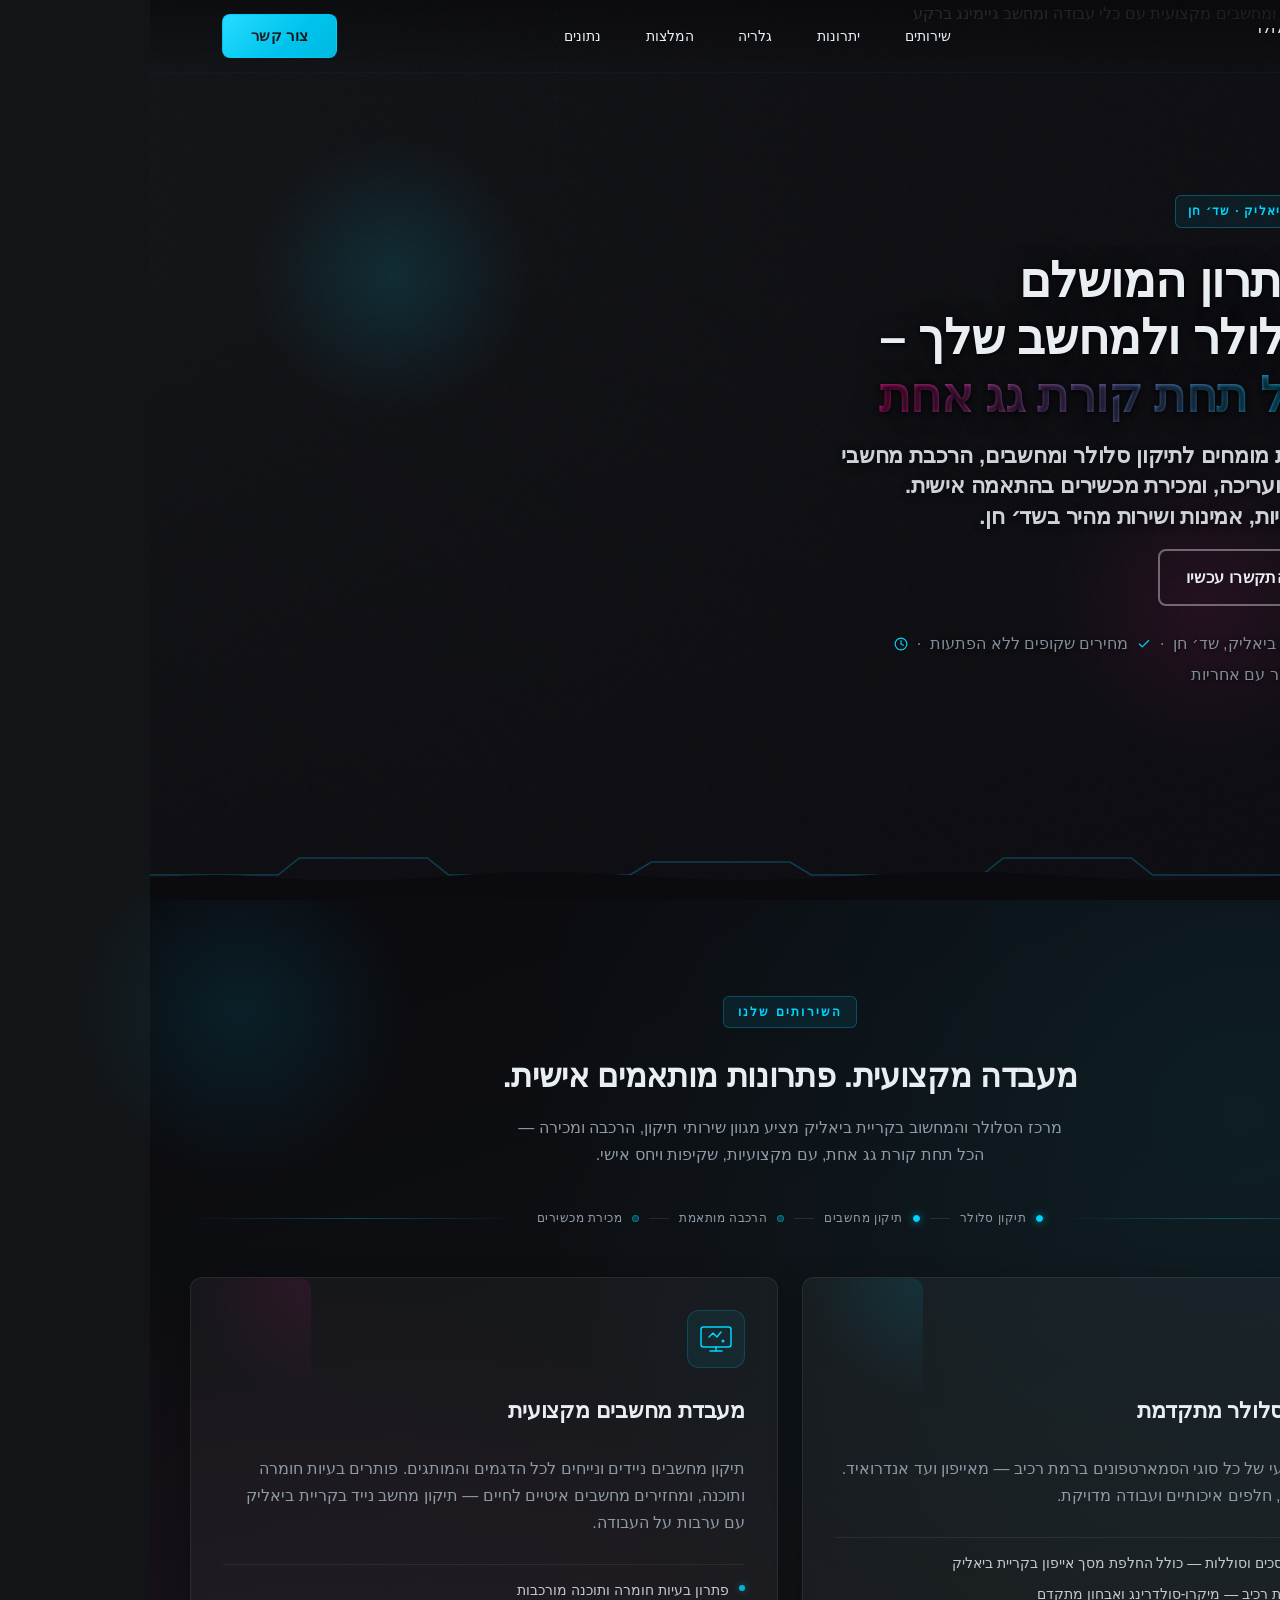
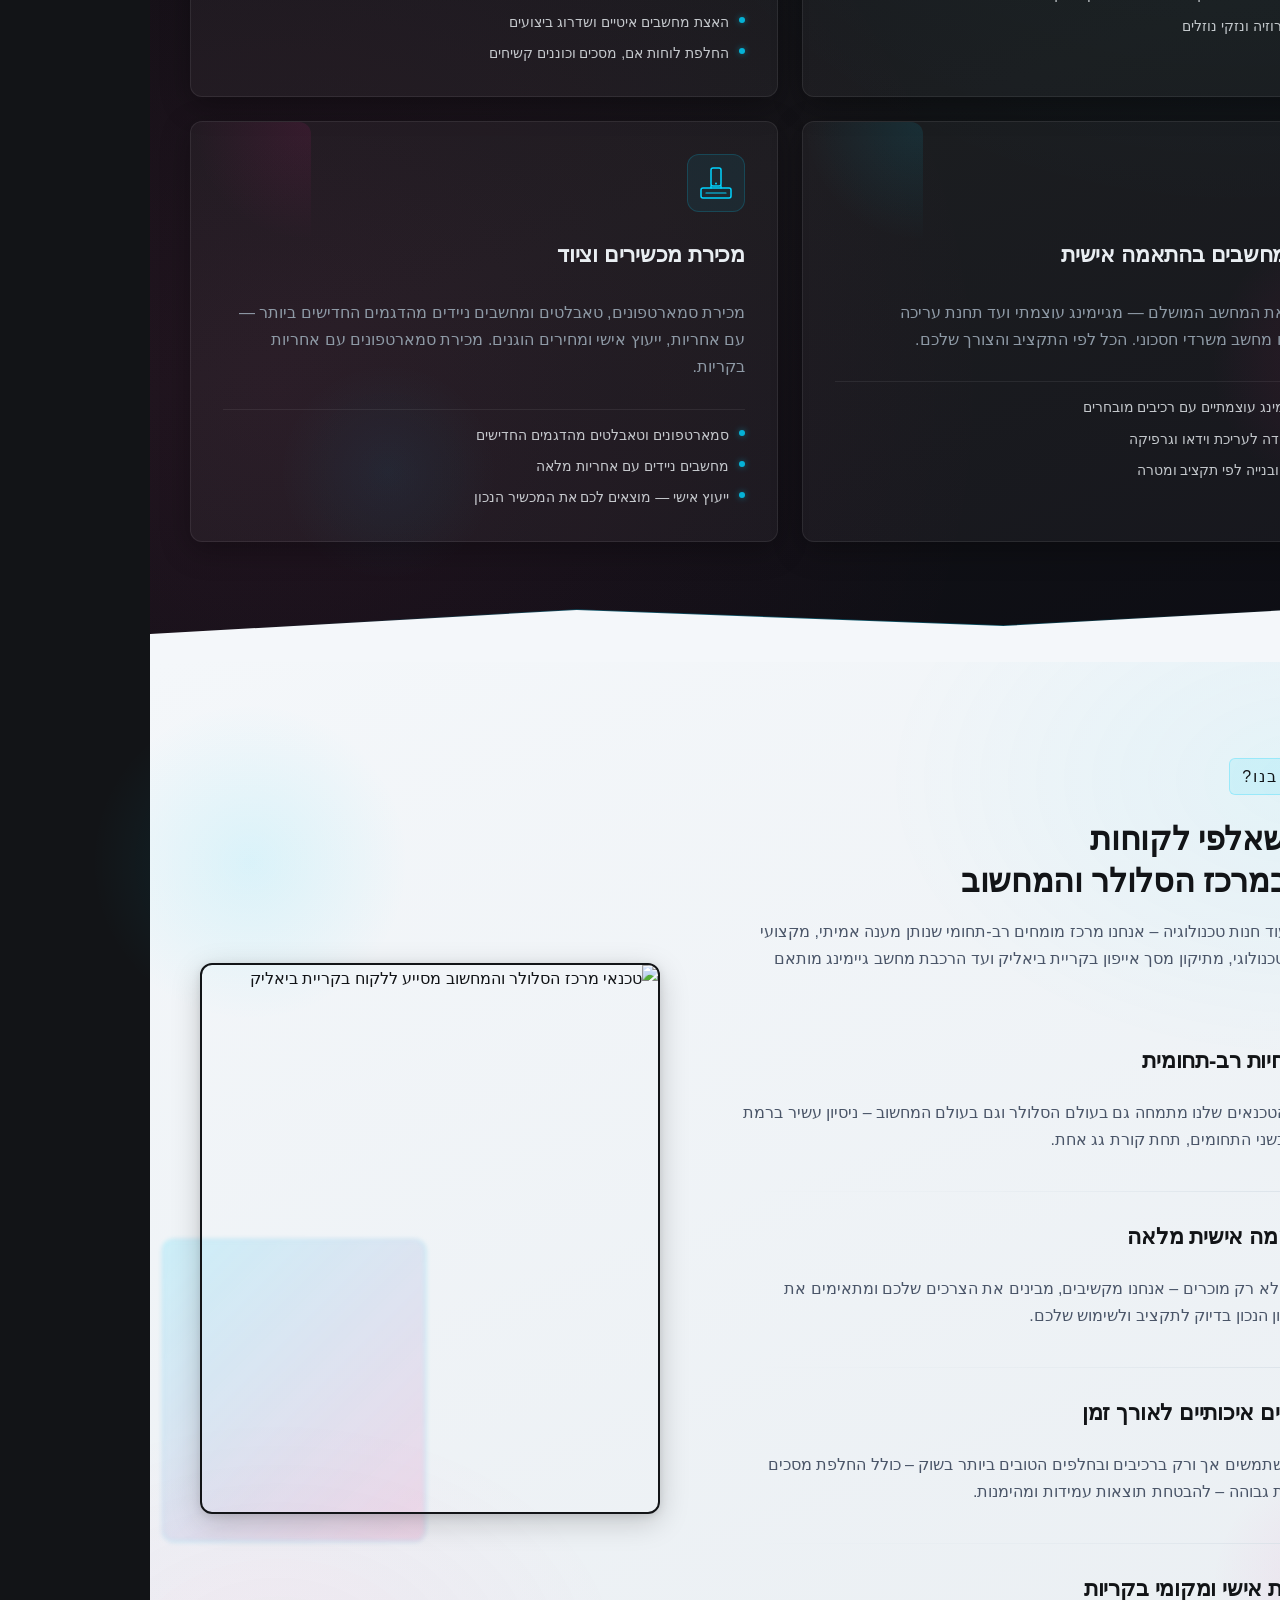
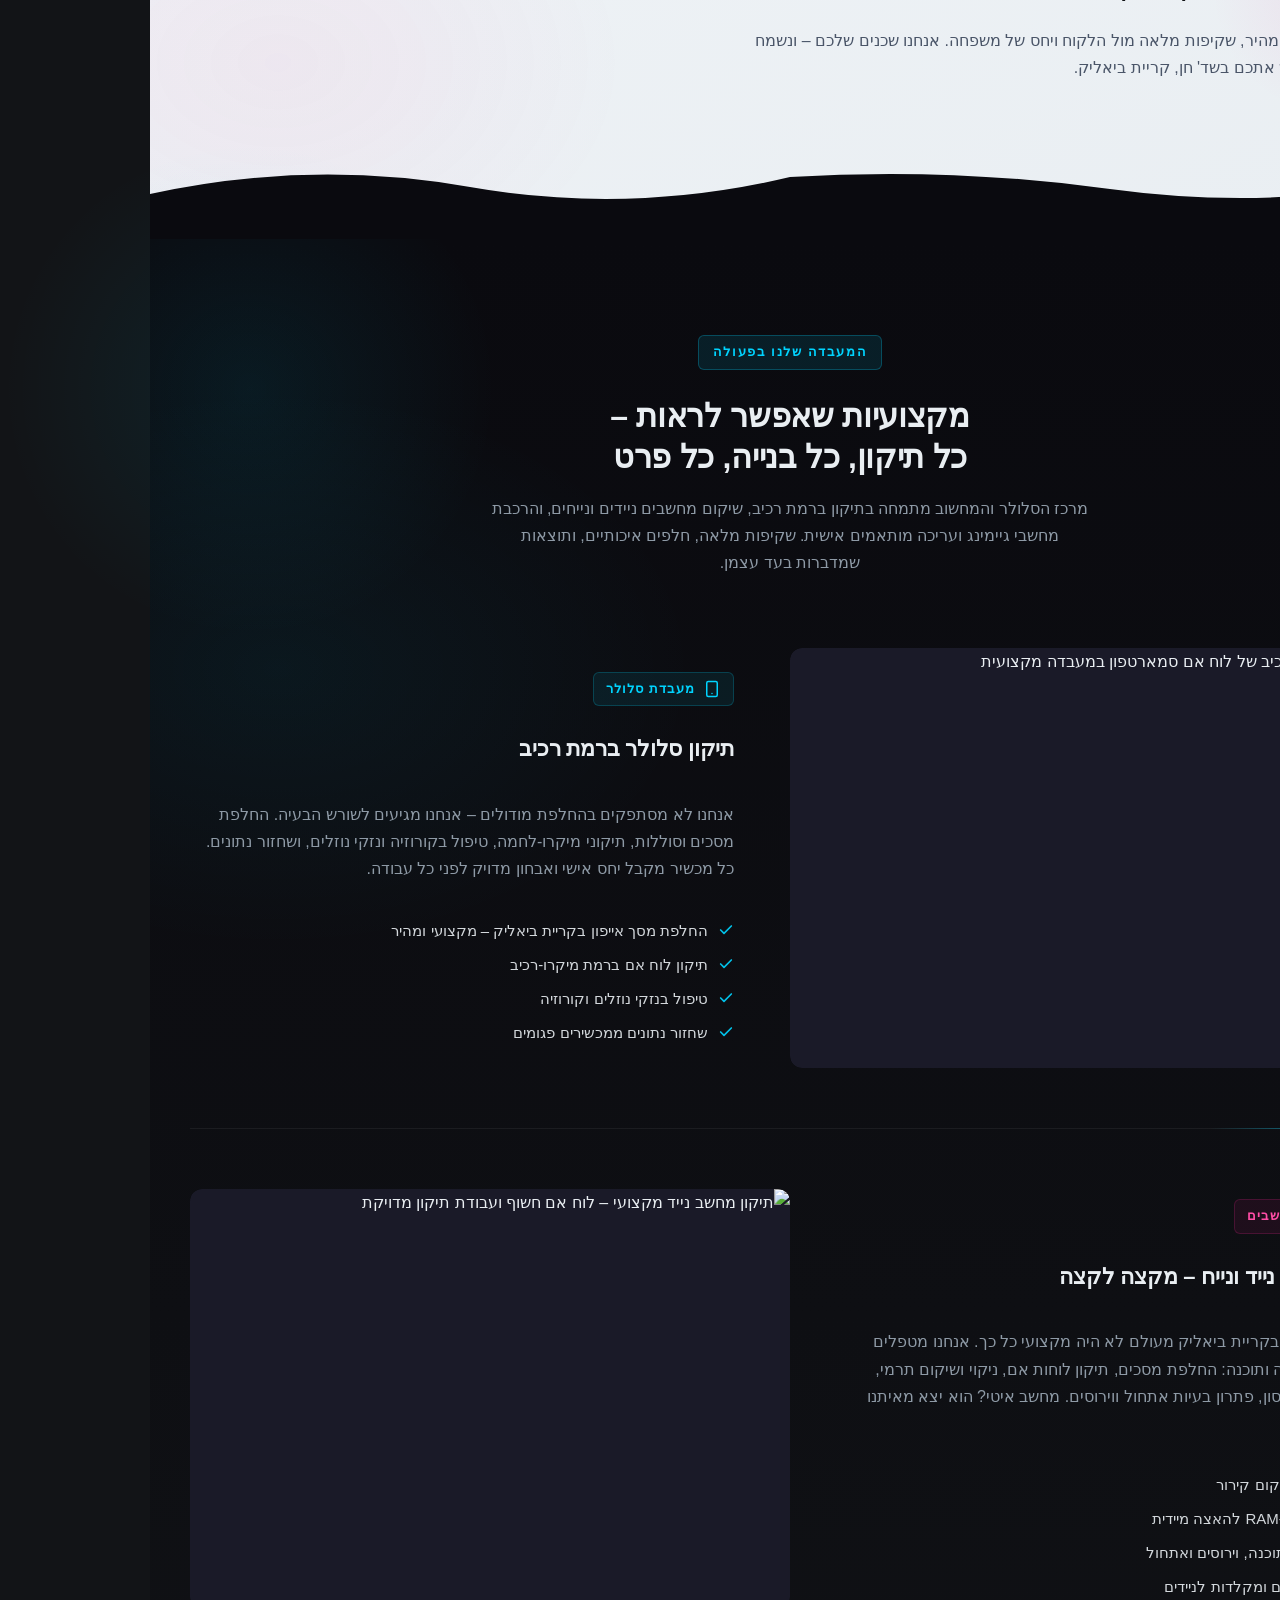
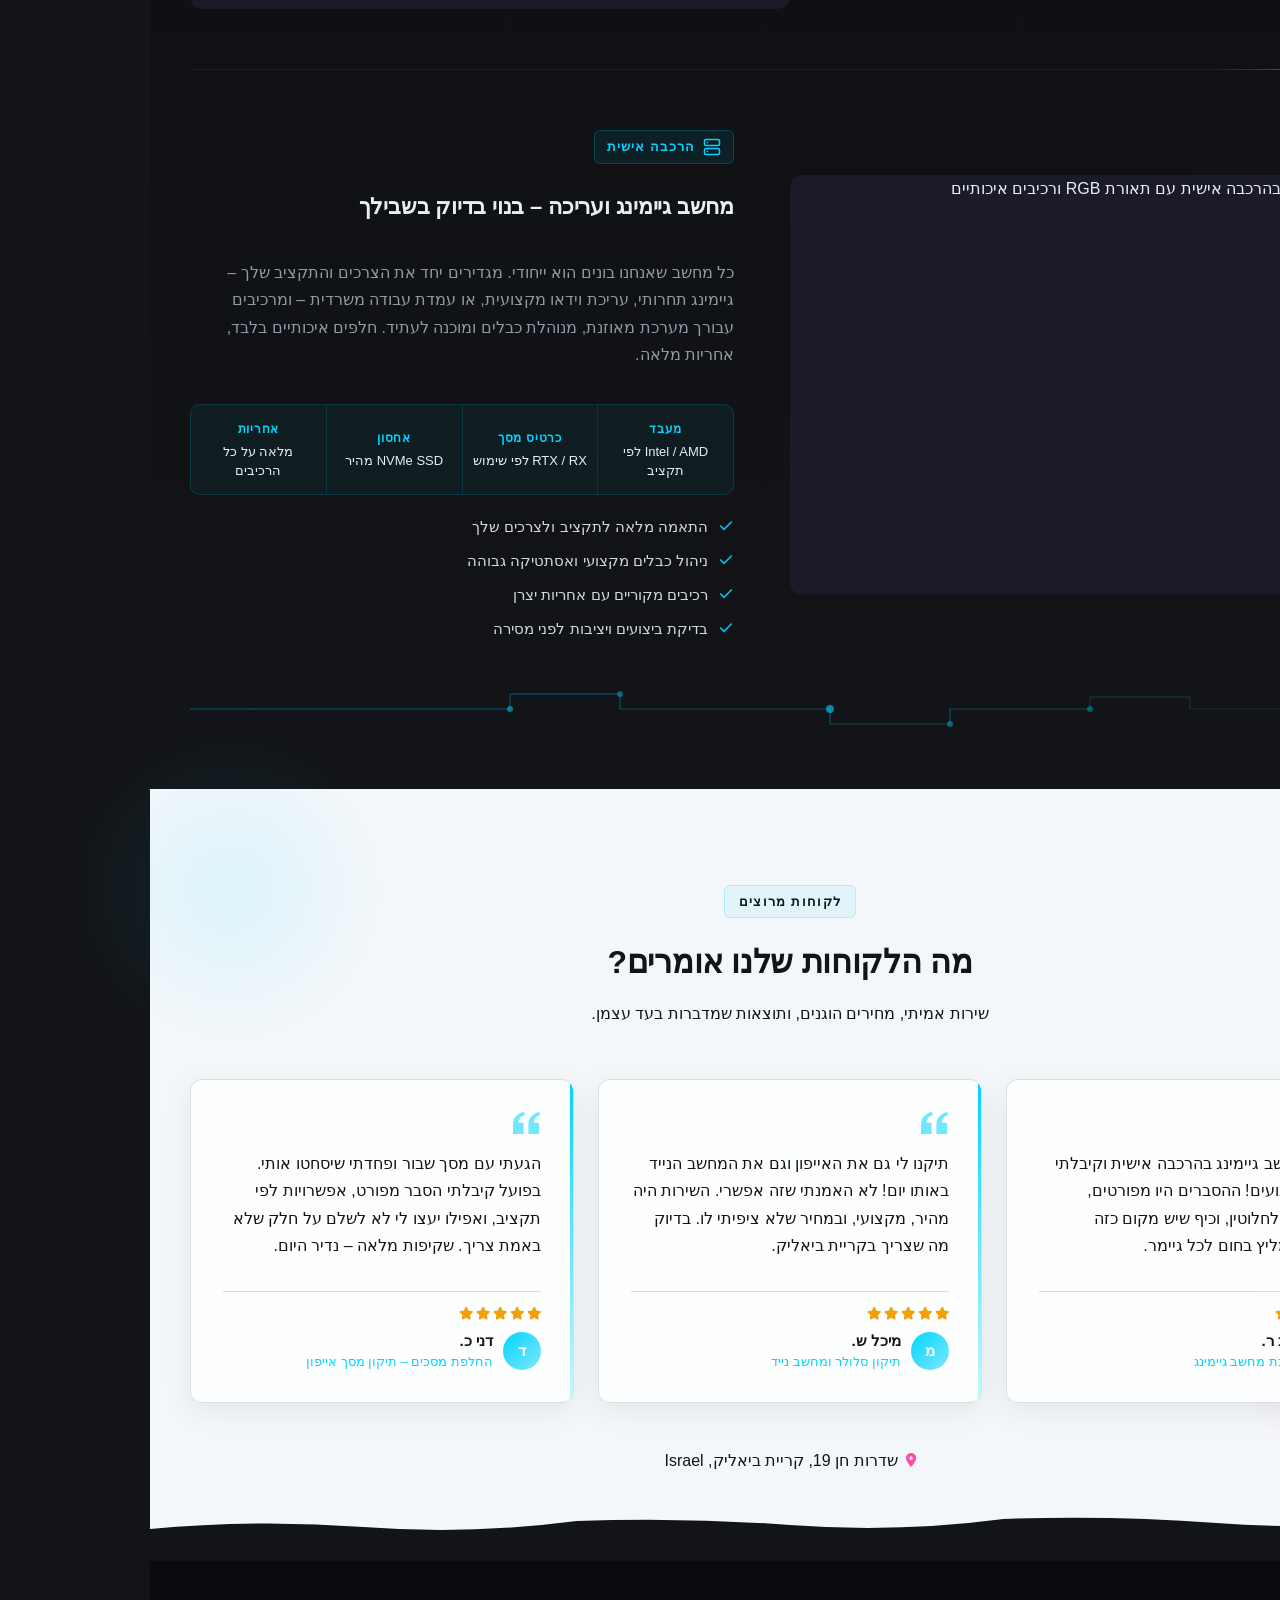
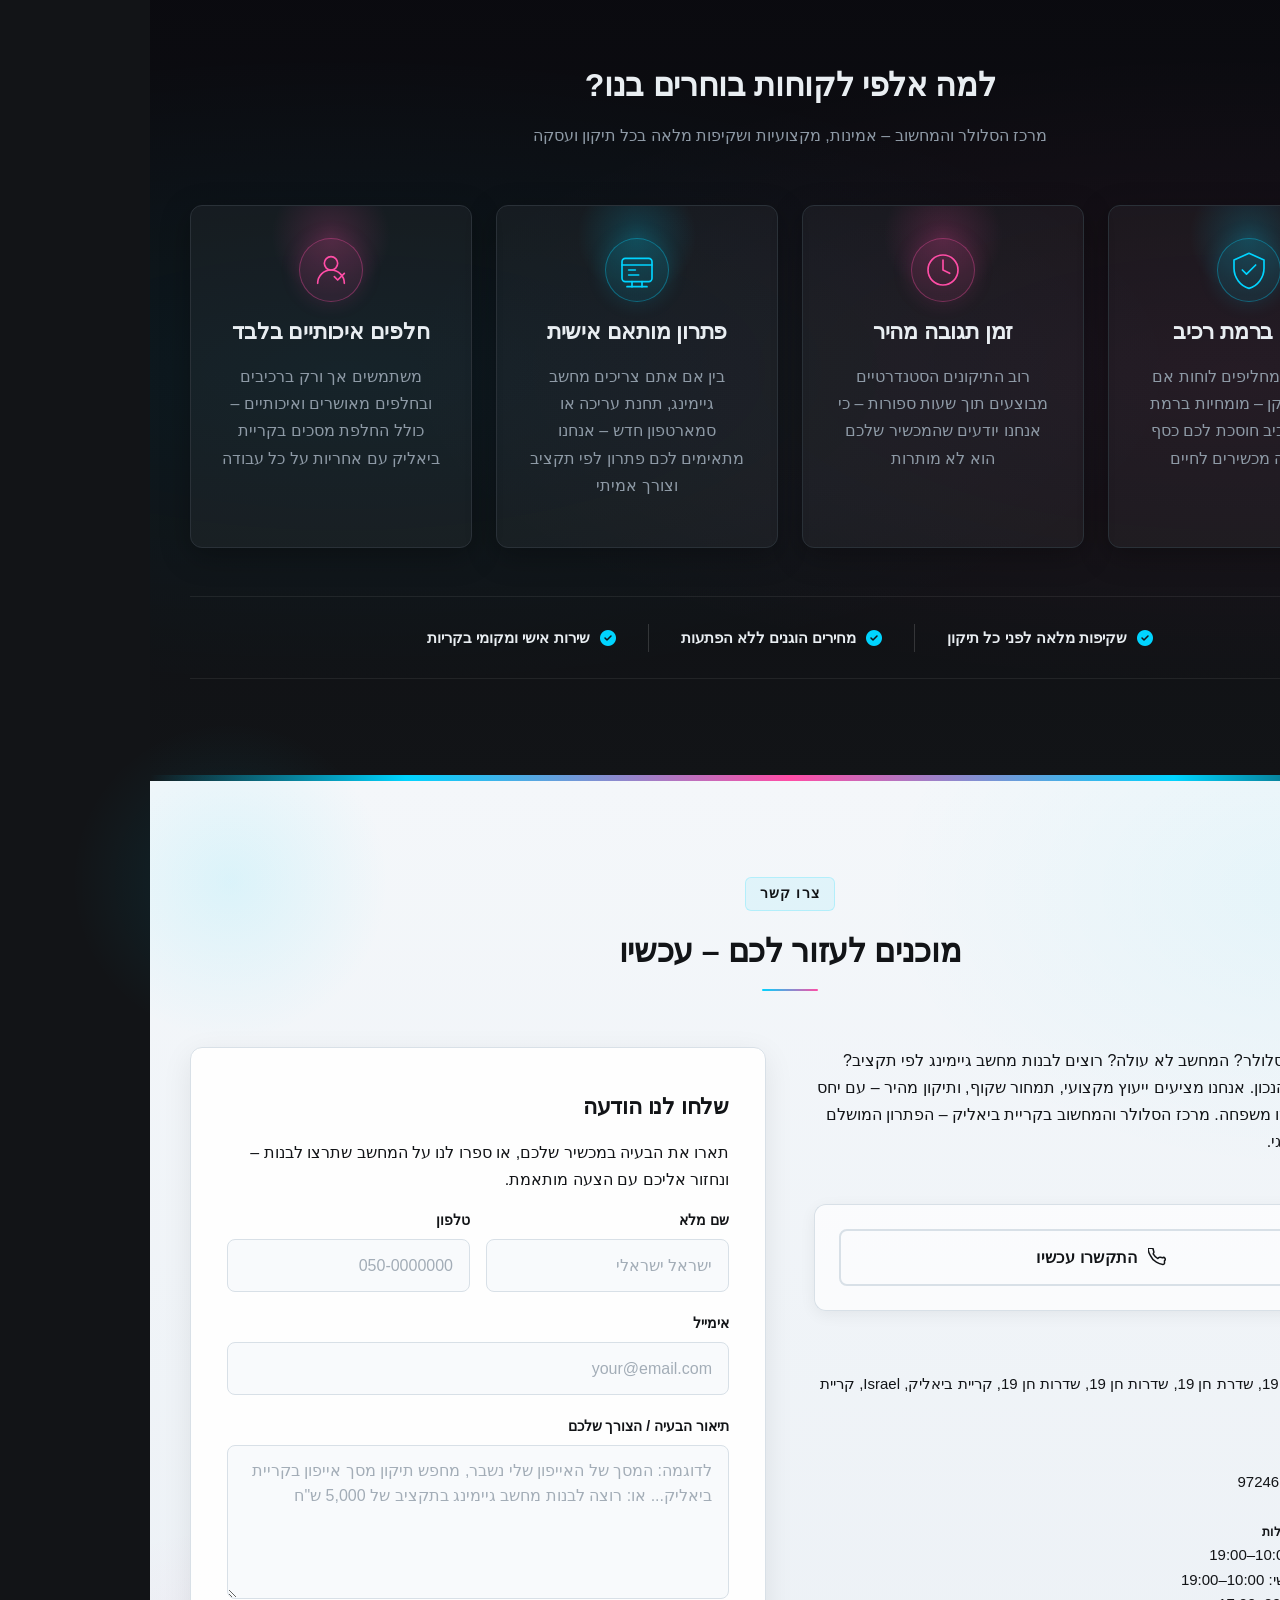
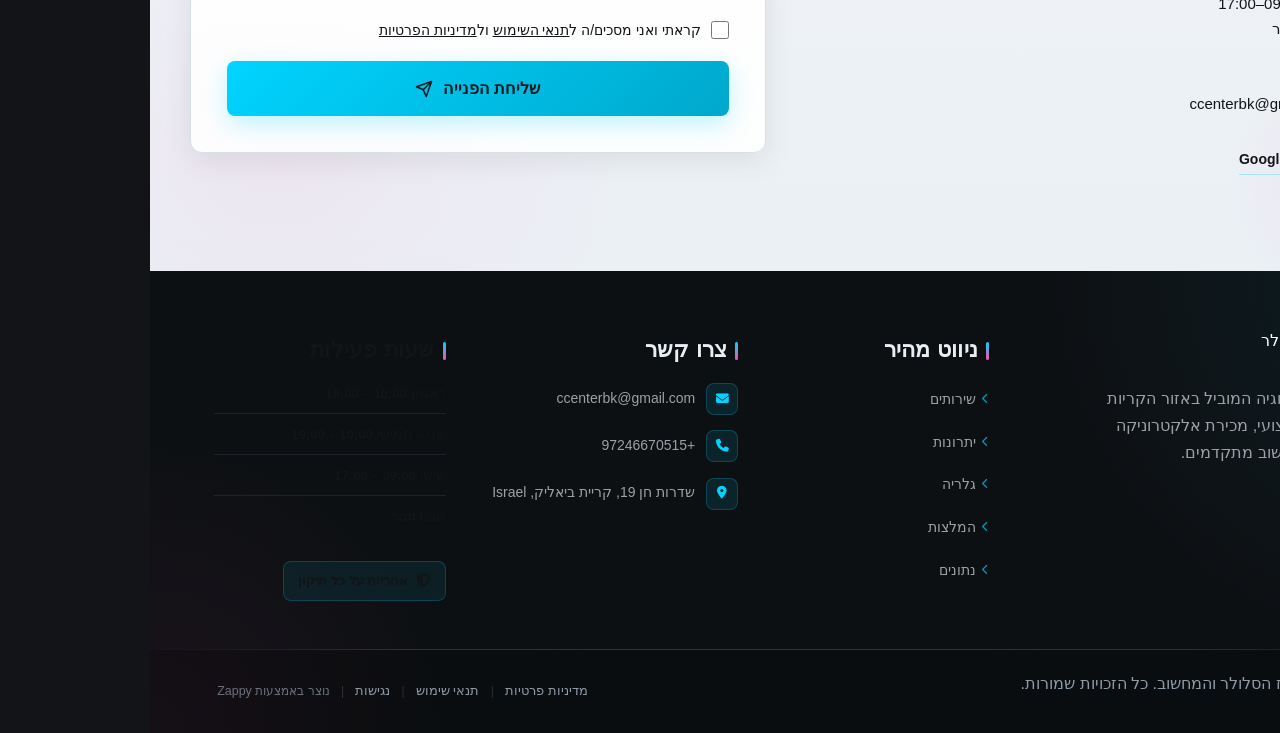
==== commit 75c7127e: "Background sync: Progressive GitHub Sync" ====
--- a/public/index.html
+++ b/public/index.html
@@ -1 +1 @@
-<!doctype html><html dir="rtl" lang="he"><head><meta charset="UTF-8"><meta content="width=device-width,initial-scale=1" name="viewport"><meta content="index, follow" name="robots"><title>החלפת מסכים — מרכז הסלולר והמחשוב</title><meta content="A multi-disciplinary tech service center located in Kiryat Bialik, Israel, specializing in both mobile and computer repair, custom PC builds for gaming and prof" name="description"><meta content="החלפת מסכים, תיקון מסך אייפון קריית ביאליק, תיקון מחשב נייד קריית ביאליק, מכירת סמארטפונים עם אחריות קריות" name="keywords"><link href="/assets/favicon.ico" rel="icon" type="image/x-icon"><link href="/assets/favicon-16x16.png" rel="icon" type="image/png" sizes="16x16"><link href="/assets/favicon-32x32.png" rel="icon" type="image/png" sizes="32x32"><link href="/assets/favicon-48x48.png" rel="icon" type="image/png" sizes="48x48"><link href="/assets/favicon-192x192.png" rel="icon" type="image/png" sizes="192x192"><link href="/assets/favicon-512x512.png" rel="icon" type="image/png" sizes="512x512"><link href="/assets/apple-touch-icon.png" rel="apple-touch-icon"><script>!function(){"use strict";var t="596f2b6d-0e9f-4a95-96ef-110c9176f6aa",e="https://api.zappy5.com/api/analytics/track",a=18e5,n=2592e6,o=!0,i=!0,r=!0;var s=function(){var e="zappy_visitor_"+t,a=null;try{if(a=localStorage.getItem(e)){var o=JSON.parse(a),i=Date.now();if(i-o.created<n)return o.lastSeen=i,localStorage.setItem(e,JSON.stringify(o)),o.id}}catch(t){console.warn("Zappy Analytics: LocalStorage not available")}var r="zv_"+Date.now()+"_"+Math.random().toString(36).substr(2,9);try{localStorage.setItem(e,JSON.stringify({id:r,created:Date.now(),lastSeen:Date.now()}))}catch(t){}return r}(),c=function(){var e="zappy_session_"+t,n=null;try{if(n=sessionStorage.getItem(e)){var o=JSON.parse(n),i=Date.now();if(i-o.timestamp<a)return o.timestamp=i,sessionStorage.setItem(e,JSON.stringify(o)),o.id}}catch(t){console.warn("Zappy Analytics: SessionStorage not available")}var r="zs_"+Date.now()+"_"+Math.random().toString(36).substr(2,9);try{sessionStorage.setItem(e,JSON.stringify({id:r,timestamp:Date.now()}))}catch(t){}return r}();function l(a,n){n=n||{};var o={website_id:t,event_type:a,page_path:window.location.pathname,referrer:document.referrer||"direct",visitor_id:s,session_id:c,metadata:n};if(navigator.sendBeacon){var i=new Blob([JSON.stringify(o)],{type:"application/json"});navigator.sendBeacon(e,i)}else fetch(e,{method:"POST",headers:{"Content-Type":"application/json"},body:JSON.stringify(o),keepalive:!0}).catch(function(t){console.warn("Zappy Analytics: Failed to track event",t)})}o&&l("pageview",{title:document.title,url:window.location.href}),i&&document.addEventListener("click",function(t){var e=t.target;if("BUTTON"===e.tagName||e.closest("button")){var a="BUTTON"===e.tagName?e:e.closest("button");l("click",{element:"button",text:a.textContent.trim().substring(0,100),id:a.id||null,class:a.className||null})}else if("A"===e.tagName||e.closest("a")){var n="A"===e.tagName?e:e.closest("a");l("navigation",{element:"link",text:n.textContent.trim().substring(0,100),href:n.href,external:n.hostname!==window.location.hostname})}},!0),r&&document.addEventListener("submit",function(t){var e=t.target;l("form_submit",{form_id:e.id||null,form_name:e.name||null,form_action:e.action||null,form_method:e.method||"GET"})},!0);var d=Date.now();window.addEventListener("beforeunload",function(){l("page_unload",{time_on_page:Math.floor((Date.now()-d)/1e3),page_path:window.location.pathname})}),window.zappyAnalytics={track:l,getVisitorId:function(){return s},getSessionId:function(){return c}}}()</script><meta content="החלפת מסכים — מרכז הסלולר והמחשוב" property="og:title"><meta content="A multi-disciplinary tech service center located in Kiryat Bialik, Israel, specializing in both mobile and computer repair, custom PC builds for gaming and prof" property="og:description"><meta content="summary_large_image" name="twitter:card"><meta content="החלפת מסכים — מרכז הסלולר והמחשוב" name="twitter:title"><meta content="A multi-disciplinary tech service center located in Kiryat Bialik, Israel, specializing in both mobile and computer repair, custom PC builds for gaming and prof" name="twitter:description"><meta content="website" property="og:type"><meta content="he_IL" property="og:locale"><link href="https://cdnjs.cloudflare.com/ajax/libs/font-awesome/6.4.0/css/all.min.css" rel="stylesheet"><link href="/assets/favicon.ico" rel="icon" type="image/x-icon"><link href="/assets/favicon-16x16.png" rel="icon" type="image/png" sizes="16x16"><link href="/assets/favicon-32x32.png" rel="icon" type="image/png" sizes="32x32"><link href="/assets/favicon-48x48.png" rel="icon" type="image/png" sizes="48x48"><link href="/assets/favicon-192x192.png" rel="icon" type="image/png" sizes="192x192"><link href="/assets/favicon-512x512.png" rel="icon" type="image/png" sizes="512x512"><link href="/assets/apple-touch-icon.png" rel="apple-touch-icon"><link href="https://cdn.jsdelivr.net/npm/vanilla-cookieconsent@3/dist/cookieconsent.css" rel="stylesheet"><script src="https://cdn.jsdelivr.net/npm/vanilla-cookieconsent@3/dist/cookieconsent.umd.js"></script><script src="https://cdn.jsdelivr.net/gh/mickidum/acc_toolbar/acctoolbar/acctoolbar.min.js"></script><link href="/styles.css" rel="stylesheet"><style id="zappy-dropdown-submenu-styles">#navMenu li:has(.sub-menu),.nav-menu li:has(.sub-menu),.navbar li:has(.sub-menu),nav li:has(.sub-menu){position:relative}#navMenu .sub-menu,.nav-menu .sub-menu,.navbar .sub-menu,nav .sub-menu{display:block!important;position:absolute!important;top:100%;left:0;min-width:220px;background:#fff;border-radius:8px;box-shadow:0 8px 25px rgba(0,0,0,.15);padding:8px 0;opacity:0;visibility:hidden;transform:translateY(10px);transition:all .3s ease;z-index:1000;list-style:none;pointer-events:none}#navMenu li:hover>.sub-menu,.nav-menu li:hover>.sub-menu,.navbar li:hover>.sub-menu,nav li:hover>.sub-menu{opacity:1!important;visibility:visible!important;transform:translateY(0)!important;pointer-events:auto!important}.sub-menu li{list-style:none;margin:0;padding:0}.sub-menu a{display:block!important;padding:10px 16px!important;color:var(--text-dark,#333)!important;font-weight:500;text-decoration:none;white-space:nowrap;transition:background-color .2s}.sub-menu .zappy-nav-child>a{padding-left:28px!important;font-size:.9em!important;opacity:.85!important}[dir=rtl] .sub-menu .zappy-nav-child>a,html[lang=ar] .sub-menu .zappy-nav-child>a,html[lang=he] .sub-menu .zappy-nav-child>a{padding-left:10px!important;padding-right:28px!important}.sub-menu .zappy-nav-parent>a{font-weight:600!important}.sub-menu a:hover{background-color:#f5f5f5}[dir=rtl] .nav-menu .sub-menu,[dir=rtl] .navbar .sub-menu,[dir=rtl] nav .sub-menu,html[lang=ar] .nav-menu .sub-menu,html[lang=ar] .navbar .sub-menu,html[lang=ar] nav .sub-menu,html[lang=he] .nav-menu .sub-menu,html[lang=he] .navbar .sub-menu,html[lang=he] nav .sub-menu{left:auto!important;right:0!important}.sub-menu:empty,.sub-menu:not(:has(li)):not(:has(> a)),.sub-menu:not(:has(li:not(.zappy-hidden-menu-item))):not(:has(> a)){display:none!important;opacity:0!important;visibility:hidden!important;pointer-events:none!important}li:has(.menu-group-title):hover>.sub-menu{opacity:1!important;visibility:visible!important;transform:translateY(0)!important;pointer-events:auto!important}#navMenu>li>.menu-group-title,.nav-menu>li>.menu-group-title{display:inline-block;padding:.5rem 1rem;cursor:default;user-select:none}@media (max-width:768px){#navMenu .sub-menu,.nav-menu .sub-menu,.navbar .sub-menu,nav .sub-menu{position:static!important;transform:none!important;box-shadow:none!important;background:0 0!important;max-height:0;overflow:hidden;opacity:0;visibility:hidden;transition:max-height .3s ease,opacity .3s ease;padding:0!important;border-radius:0!important}#navMenu .sub-menu.mobile-expanded,.nav-menu .sub-menu.mobile-expanded,.navbar .sub-menu.mobile-expanded{max-height:none!important;overflow-y:visible!important;opacity:1!important;visibility:visible!important;padding:8px 0 8px 16px!important}[dir=rtl] .sub-menu.mobile-expanded,html[lang=he] .sub-menu.mobile-expanded{padding:8px 16px 8px 0!important}#navMenu li:hover>.sub-menu,.nav-menu li:hover>.sub-menu,.navbar li:hover>.sub-menu,nav li:hover>.sub-menu{opacity:0;visibility:hidden;pointer-events:none}#navMenu li>.sub-menu.mobile-expanded,.nav-menu li>.sub-menu.mobile-expanded,.navbar li>.sub-menu.mobile-expanded,nav li>.sub-menu.mobile-expanded{opacity:1!important;visibility:visible!important;pointer-events:auto!important}#navMenu li:has(.sub-menu),.nav-menu li:has(.sub-menu),.navbar li:has(.sub-menu),nav li:has(.sub-menu){display:flex!important;flex-wrap:wrap!important;align-items:center!important;position:relative!important;min-height:44px!important}#navMenu li:has(.sub-menu)>a,.nav-menu li:has(.sub-menu)>a,.navbar li:has(.sub-menu)>a,nav li:has(.sub-menu)>a{flex:1!important;min-width:0!important}#navMenu li:has(.sub-menu)>.menu-group-title,.nav-menu li:has(.sub-menu)>.menu-group-title,.navbar li:has(.sub-menu)>.menu-group-title,nav li:has(.sub-menu)>.menu-group-title{flex:1!important;min-width:0!important;padding:0!important;line-height:inherit!important}#navMenu li:has(.sub-menu)>.sub-menu,.nav-menu li:has(.sub-menu)>.sub-menu,.navbar li:has(.sub-menu)>.sub-menu,nav li:has(.sub-menu)>.sub-menu{flex-basis:100%!important;width:100%!important}#navMenu li:has(.sub-menu)>a [class*=arrow],#navMenu li:has(.sub-menu)>a [class*=chevron],.nav-menu li:has(.sub-menu)>a .fa-angle-down,.nav-menu li:has(.sub-menu)>a .fa-chevron-down,.nav-menu li:has(.sub-menu)>a [class*=arrow],.nav-menu li:has(.sub-menu)>a [class*=chevron],nav li:has(.sub-menu)>a [class*=arrow],nav li:has(.sub-menu)>a [class*=chevron]{display:none!important;visibility:hidden!important}.mobile-submenu-toggle{display:flex!important;align-items:center!important;justify-content:center!important;width:44px!important;height:auto!important;background:0 0!important;border:none!important;cursor:pointer!important;color:var(--text-light)!important;position:static!important;flex-shrink:0!important;align-self:stretch!important;z-index:2!important;padding:0!important;margin:0!important}.mobile-submenu-toggle::after{content:''!important;width:0!important;height:0!important;border-left:6px solid transparent!important;border-right:6px solid transparent!important;border-top:7px solid currentColor!important;transition:transform .3s ease!important}.mobile-submenu-toggle.expanded::after{transform:rotate(180deg)!important}.sub-menu a{padding:10px 0!important;display:block!important;color:var(--text-light)!important;white-space:normal!important}.sub-menu .zappy-nav-child>a{padding-left:28px!important;font-size:.9em!important;opacity:.85!important}[dir=rtl] .sub-menu .zappy-nav-child>a,html[lang=ar] .sub-menu .zappy-nav-child>a,html[lang=he] .sub-menu .zappy-nav-child>a{padding-left:0!important;padding-right:28px!important}.sub-menu .zappy-nav-parent>a{font-weight:600!important}#navMenu.active,.nav-menu.active{max-width:100vw!important;overflow-x:hidden!important;box-sizing:border-box!important}.navbar .sub-menu li a,.zappy-products-dropdown .sub-menu a,nav.navbar .sub-menu li a{color:var(--text-light)!important}}@media (min-width:769px){.mobile-submenu-toggle{display:none!important}}</style><style id="zappy-widget-visibility">#mic-access-tool-box,#mic-access-tool-general-button,#mic-init-access-tool #mic-access-tool-box,#mic-init-access-tool #mic-access-tool-general-button,#mic-init-access-tool .mic-access-tool-general-button,._access-icon,._access-menu,.mic-access-tool-box,.mic-access-tool-general-button,div[id*=mic-access-tool-box]{display:none!important;visibility:hidden!important;opacity:0!important;pointer-events:none!important}</style></head><body><nav class="navbar" dir="rtl"><button class="mobile-toggle" aria-label="Menu" id="mobileToggle"><svg viewBox="0 0 24 24" fill="none" height="24" width="24" class="hamburger-icon"><path d="M3 12h18M3 6h18M3 18h18" stroke="currentColor" stroke-linecap="round" stroke-width="2"></path></svg> <svg viewBox="0 0 24 24" fill="none" height="24" width="24" class="close-icon" style="display:none"><path d="M18 6L6 18M6 6l12 12" stroke="currentColor" stroke-linecap="round" stroke-width="2"></path></svg></button> <button class="phone-header-btn" aria-label="Call" data-phone="+97246670515"><svg viewBox="0 0 24 24" fill="currentColor" height="20" width="20"><path d="M22 16.92v3a2 2 0 0 1-2.18 2 19.79 19.79 0 0 1-8.63-3.07 19.5 19.5 0 0 1-6-6 19.79 19.79 0 0 1-3.07-8.67A2 2 0 0 1 4.11 2h3a2 2 0 0 1 2 1.72 12.84 12.84 0 0 0 .7 2.81 2 2 0 0 1-.45 2.11L8.09 9.91a16 16 0 0 0 6 6l1.27-1.27a2 2 0 0 1 2.11-.45 12.84 12.84 0 0 0 2.81.7A2 2 0 0 1 22 16.92z"></path></svg></button><div class="nav-container"><div class="nav-right-group"><div class="nav-brand"><a href="/" class="logo-link"><img alt="מרכז הסלולר והמחשוב" src="/assets/logo-1777834954457-nx5ls0.webp?v=1777834954687-7uy3kb" class="logo"></a></div><ul class="nav-menu" id="navMenu"><li><a href="#services">שירותים</a></li><li><a href="#benefits">יתרונות</a></li><li><a href="#showcase">גלריה</a></li><li><a href="#testimonials">המלצות</a></li><li><a href="#stats">נתונים</a></li></ul></div><div class="nav-cta-container"><a href="#contact" class="nav-cta-btn">צור קשר</a></div></div></nav><script>window.addEventListener("load",function(){const e=document.querySelector(".navbar, nav, header");if(!e)return void console.log("[Navbar] Navbar element not found");let t=document.getElementById("mobileToggle")||document.querySelector(".mobile-toggle")||document.querySelector(".hamburger")||document.querySelector(".hamburger-menu")||document.querySelector(".menu-toggle")||document.querySelector(".burger-menu")||document.querySelector('[aria-label="Menu"]')||document.querySelector('[aria-label="תפריט"]');const o=document.querySelector(".phone-header-btn"),n=window.getComputedStyle(e);let r=n.backgroundColor;if(console.log("[Navbar] Initial navbar background:",r),"transparent"===r||"rgba(0, 0, 0, 0)"===r||r.startsWith("rgba")&&r.includes(", 0)")){const e=n.backgroundImage;if(e&&"none"!==e)console.log("[Navbar] Navbar has background image/gradient, using dark text"),r="rgb(240, 240, 240)";else{const e=window.getComputedStyle(document.body).backgroundColor;console.log("[Navbar] Navbar transparent, using body background:",e),r=e}}const i=r.match(/\d+/g);if(i&&i.length>=3){const e=(.299*parseInt(i[0])+.587*parseInt(i[1])+.114*parseInt(i[2]))/255;console.log("[Navbar] Mobile button colors preserved from Claude CSS (luminance:",e.toFixed(2)+")");const n=document.createElement("style");n.id="zappy-mobile-nav-fix";document.documentElement.lang;document.documentElement.dir,n.textContent='\n        /* Hide mobile buttons on desktop, show only on mobile */\n        @media (min-width: 769px) {\n          .mobile-toggle,\n          .phone-header-btn {\n            display: none !important;\n          }\n        }\n        \n        /* Show and position mobile buttons correctly on mobile */\n        @media (max-width: 768px) {\n          .mobile-toggle,\n          .phone-header-btn {\n            position: absolute !important;\n            top: 50% !important;\n            transform: translateY(-50%) !important;\n            z-index: 1001 !important;\n            display: flex !important;\n            align-items: center !important;\n            justify-content: center !important;\n            width: 36px !important;\n            height: 36px !important;\n            border-radius: 50% !important;\n            border: none !important;\n            cursor: pointer !important;\n            padding: 6px !important;\n            background: none !important;\n            color: var(--nav-text, var(--text-light)) !important;\n          }\n          \n          /* LTR positioning (default): hamburger LEFT, phone RIGHT */\n          html:not([dir="rtl"]):not([lang="he"]):not([lang="ar"]) .mobile-toggle,\n          html[dir="ltr"] .mobile-toggle {\n            left: 12px !important;\n            right: auto !important;\n          }\n          html:not([dir="rtl"]):not([lang="he"]):not([lang="ar"]) .phone-header-btn,\n          html[dir="ltr"] .phone-header-btn {\n            right: 12px !important;\n            left: auto !important;\n          }\n          \n          /* RTL positioning: hamburger RIGHT, phone LEFT */\n          html[dir="rtl"] .mobile-toggle,\n          html[lang="he"] .mobile-toggle,\n          html[lang="ar"] .mobile-toggle {\n            right: 12px !important;\n            left: auto !important;\n          }\n          html[dir="rtl"] .phone-header-btn,\n          html[lang="he"] .phone-header-btn,\n          html[lang="ar"] .phone-header-btn {\n            left: 12px !important;\n            right: auto !important;\n          }\n          \n          /* CRITICAL: Ensure nav-container has min-height on mobile */\n          /* All children are positioned absolutely/fixed on mobile, so height:auto collapses to 0 */\n          .nav-container {\n            min-height: 70px !important;\n            position: relative !important;\n          }\n          \n          /* Ensure SVG icons are properly sized and inherit color */\n          .mobile-toggle svg,\n          .phone-header-btn svg {\n            width: 24px !important;\n            height: 24px !important;\n            /* Don\'t force display - let JavaScript control hamburger/close toggle */\n          }\n          \n          /* Reset nav-cta-container on mobile - remove desktop box-shadow/padding */\n          /* that creates a visible ghost box when CTA button is hidden */\n          .nav-cta-container {\n            box-shadow: none !important;\n            padding: 0 !important;\n          }\n          \n          /* Hide nav-cta-container entirely on mobile when there\'s no lang-switcher */\n          /* (only the CTA button is inside, and it\'s hidden on mobile) */\n          .nav-cta-container:not(:has(.lang-switcher)) {\n            display: none !important;\n          }\n          \n          /* CRITICAL: Prevent hero image fade gradient from bleeding over headline text */\n          /* The .image-fade-gradient has bottom: -30px (extends below parent) */\n          /* On mobile stacked layout, this overlaps the h1 text below the image */\n          .hero-image-column {\n            overflow: hidden !important;\n          }\n          .image-fade-gradient {\n            bottom: 0 !important;\n          }\n          \n          /* Hide desktop language switcher on mobile - hamburger menu handles it */\n          /* High specificity to override stored CSS */\n          .lang-switcher,\n          .nav-cta-container .lang-switcher,\n          .nav-container .lang-switcher,\n          .navbar .lang-switcher,\n          .navbar .nav-cta-container .lang-switcher {\n            display: none !important;\n          }\n        }\n      ';const r=document.getElementById("zappy-mobile-nav-fix");r&&r.remove(),document.head.appendChild(n),console.log("[Navbar] Critical CSS injected for mobile nav positioning");const l=window.innerWidth<=768;if(t){const e=t.querySelector(".hamburger-icon"),o=t.querySelector(".close-icon");e&&(e.style.setProperty("width","24px","important"),e.style.setProperty("height","24px","important"),e.style.setProperty("display","block","important")),o&&(o.style.setProperty("width","24px","important"),o.style.setProperty("height","24px","important"),o.style.setProperty("display","none","important")),l?(t.style.setProperty("position","absolute","important"),t.style.setProperty("top","50%","important"),t.style.setProperty("transform","translateY(-50%)","important"),t.style.setProperty("z-index","1001","important"),t.style.removeProperty("left"),t.style.removeProperty("right"),console.log("[Navbar] Mobile toggle positioning applied (mobile viewport)")):(t.style.removeProperty("position"),t.style.removeProperty("top"),t.style.removeProperty("transform"),t.style.removeProperty("z-index"),t.style.removeProperty("left"),t.style.removeProperty("right"),console.log("[Navbar] Desktop viewport - cleared mobile toggle inline positioning"))}if(o){const e=o.querySelector("svg");e&&(e.style.width="24px",e.style.height="24px",e.setAttribute("width","24"),e.setAttribute("height","24")),l?(o.style.setProperty("position","absolute","important"),o.style.setProperty("top","50%","important"),o.style.setProperty("transform","translateY(-50%)","important"),o.style.setProperty("z-index","1001","important"),o.style.removeProperty("left"),o.style.removeProperty("right"),console.log("[Navbar] Phone button positioning applied (mobile viewport)")):(o.style.removeProperty("position"),o.style.removeProperty("top"),o.style.removeProperty("transform"),o.style.removeProperty("z-index"),o.style.removeProperty("left"),o.style.removeProperty("right"),console.log("[Navbar] Desktop viewport - cleared phone button inline positioning"))}}else console.log("[Navbar] Could not parse background color:",r);t=document.getElementById("mobileToggle")||document.querySelector(".mobile-toggle")||document.querySelector(".hamburger")||document.querySelector(".hamburger-menu")||document.querySelector(".menu-toggle")||document.querySelector(".burger-menu")||document.querySelector('[aria-label="Menu"]')||document.querySelector('[aria-label="תפריט"]');const l=document.getElementById("navMenu")||document.querySelector(".nav-menu")||document.querySelector(".nav-links")||document.querySelector("nav ul:not(.submenu)");if(!t||!l)return void console.log("[Navbar] Mobile toggle or menu not found:",{toggle:!!t,menu:!!l});l.id||(l.id="navMenu"),console.log("[Navbar] Initializing mobile menu...");const a=t.cloneNode(!0);t.parentNode.replaceChild(a,t),a.addEventListener("click",function(e){e.preventDefault(),e.stopPropagation();const t=this.querySelector(".hamburger-icon"),o=this.querySelector(".close-icon");l.classList.contains("active")?(l.classList.remove("active"),t&&t.style.setProperty("display","block","important"),o&&o.style.setProperty("display","none","important"),document.body.style.overflow="",console.log("[Navbar] Menu closed")):(l.classList.add("active"),t&&t.style.setProperty("display","none","important"),o&&o.style.setProperty("display","block","important"),document.body.style.overflow="hidden",console.log("[Navbar] Menu opened"))}),l.querySelectorAll("a").forEach(function(e){e.addEventListener("click",function(){if("#"===this.getAttribute("href"))return;const e=a.querySelector(".hamburger-icon"),t=a.querySelector(".close-icon");l.classList.remove("active"),e&&e.style.setProperty("display","block","important"),t&&t.style.setProperty("display","none","important"),document.body.style.overflow="",console.log("[Navbar] Menu closed (link clicked)")})});var s=l.querySelectorAll(".dropdown-toggle");s.forEach(function(e){e.addEventListener("click",function(e){e.preventDefault(),e.stopPropagation();var t=this.closest(".nav-dropdown");t&&(t.parentNode.querySelectorAll(".nav-dropdown.open").forEach(function(e){e!==t&&e.classList.remove("open")}),t.classList.toggle("open"),console.log("[Navbar] Dropdown toggled:",t.classList.contains("open")?"open":"closed"))})}),document.addEventListener("click",function(e){e.target.closest(".nav-dropdown")||document.querySelectorAll(".nav-dropdown.open").forEach(function(e){e.classList.remove("open")})}),console.log("[Navbar] Dropdown handlers initialized for "+s.length+" dropdowns"),o&&o.addEventListener("click",function(){const e=document.querySelectorAll('a[href^="tel:"]'),t=e.length>0?e[0].getAttribute("href").replace("tel:",""):"046670515";window.location.href="tel:"+t,console.log("[Navbar] Phone button clicked")}),console.log("[Navbar] Mobile menu initialized successfully");const p=function(){const e=document.querySelector(".whatsapp-float");e&&(window.innerWidth>=769?(e.style.setProperty("display","none","important"),e.style.setProperty("visibility","hidden","important"),e.style.setProperty("opacity","0","important"),e.style.setProperty("pointer-events","none","important"),console.log("[WhatsApp] Button hidden on desktop")):(e.style.removeProperty("display"),e.style.removeProperty("visibility"),e.style.removeProperty("opacity"),e.style.removeProperty("pointer-events"),console.log("[WhatsApp] Button visible on mobile")))};let c;p(),window.addEventListener("resize",function(){clearTimeout(c),c=setTimeout(p,100)})})</script><main><section class="index-hero-section" data-layout-spec="בית-hero" dir="rtl" id="hero" data-hero-type="fullscreen-scrim"><div class="index-hero-bg-wrapper"><img alt="מעבדת תיקון סלולר ומחשבים מקצועית עם כלי עבודה ומחשב גיימינג ברקע" src="/assets/site-index-hero-image-1.webp" data-context="Dramatic cinematic repair lab environment: close-up of an opened smartphone with visible circuit board and precision tweezers, a disassembled laptop motherboard glowing with cyan LED light, professional repair tools arranged on a dark workbench, and a custom gaming PC with RGB lighting glowing in the background depth of field. Dark graphite tones with electric cyan and magenta accent glows. Photorealistic, high-end tech studio atmosphere, Kiryat Bialik Israel repair center." data-placeholder="index-hero-image-1" height="700" width="1200" class="index-hero-bg-img" data-hero-bg="true"></div><div class="index-hero-scrim" aria-hidden="true"></div><div class="index-hero-circuit-grid" aria-hidden="true"></div><div class="index-hero-cyan-orb" aria-hidden="true"></div><div class="index-hero-magenta-orb" aria-hidden="true"></div><div class="index-hero-container"><div class="index-hero-content"><span class="index-hero-label">קריית ביאליק · שד׳ חן</span><h1 class="index-hero-h1">הפתרון המושלם<br>לסלולר ולמחשב שלך –<br><span class="index-hero-gradient-text">הכל תחת קורת גג אחת</span></h1><h3 class="index-hero-subtitle">מעבדת מומחים לתיקון סלולר ומחשבים, הרכבת מחשבי גיימינג ועריכה, ומכירת מכשירים בהתאמה אישית. מקצועיות, אמינות ושירות מהיר בשד׳ חן.</h3><div class="index-hero-ctas"><a href="#" class="index-hero-btn-primary" style="display:none !important" rel="noopener" target="_blank"><svg viewBox="0 0 24 24" aria-hidden="true" fill="currentColor" height="20" width="20" data-element-type="icon" data-icon-type="svg" xmlns="http://www.w3.org/2000/svg"><path d="M17.472 14.382c-.297-.149-1.758-.867-2.03-.967-.273-.099-.471-.148-.67.15-.197.297-.767.966-.94 1.164-.173.199-.347.223-.644.075-.297-.15-1.255-.463-2.39-1.475-.883-.788-1.48-1.761-1.653-2.059-.173-.297-.018-.458.13-.606.134-.133.298-.347.446-.52.149-.174.198-.298.298-.497.099-.198.05-.371-.025-.52-.075-.149-.669-1.612-.916-2.207-.242-.579-.487-.5-.669-.51-.173-.008-.371-.01-.57-.01-.198 0-.52.074-.792.372-.272.297-1.04 1.016-1.04 2.479 0 1.462 1.065 2.875 1.213 3.074.149.198 2.096 3.2 5.077 4.487.709.306 1.262.489 1.694.625.712.227 1.36.195 1.871.118.571-.085 1.758-.719 2.006-1.413.248-.694.248-1.289.173-1.413-.074-.124-.272-.198-.57-.347m-5.421 7.403h-.004a9.87 9.87 0 01-5.031-1.378l-.361-.214-3.741.982.998-3.648-.235-.374a9.86 9.86 0 01-1.51-5.26c.001-5.45 4.436-9.884 9.888-9.884 2.64 0 5.122 1.03 6.988 2.898a9.825 9.825 0 012.893 6.994c-.003 5.45-4.437 9.884-9.885 9.884m8.413-18.297A11.815 11.815 0 0012.05 0C5.495 0 .16 5.335.157 11.892c0 2.096.547 4.142 1.588 5.945L.057 24l6.305-1.654a11.882 11.882 0 005.683 1.448h.005c6.554 0 11.89-5.335 11.893-11.893a11.821 11.821 0 00-3.48-8.413z"></path></svg> ייעוץ וקבלת הצעת מחיר בוואטסאפ </a><a href="tel:+97246670515" class="index-hero-btn-secondary"><svg viewBox="0 0 24 24" aria-hidden="true" fill="none" height="18" width="18" data-element-type="icon" data-icon-type="svg" stroke="currentColor" stroke-linecap="round" stroke-linejoin="round" stroke-width="2" xmlns="http://www.w3.org/2000/svg"><path d="M22 16.92v3a2 2 0 01-2.18 2 19.79 19.79 0 01-8.63-3.07A19.5 19.5 0 013.07 9.81a19.79 19.79 0 01-3.07-8.67A2 2 0 012 .18h3a2 2 0 012 1.72c.127.96.361 1.903.7 2.81a2 2 0 01-.45 2.11L6.09 7.91a16 16 0 006 6l1.27-1.27a2 2 0 012.11-.45c.907.339 1.85.573 2.81.7A2 2 0 0122 16.92z"></path></svg> התקשרו עכשיו</a></div><p class="index-hero-trust"><svg viewBox="0 0 24 24" aria-hidden="true" fill="currentColor" height="14" width="14" data-element-type="icon" data-icon-type="svg" xmlns="http://www.w3.org/2000/svg" style="display:inline;vertical-align:middle;margin-inline-end:5px;color:var(--primary)"><path d="M12 2C8.13 2 5 5.13 5 9c0 5.25 7 13 7 13s7-7.75 7-13c0-3.87-3.13-7-7-7zm0 9.5c-1.38 0-2.5-1.12-2.5-2.5s1.12-2.5 2.5-2.5 2.5 1.12 2.5 2.5-1.12 2.5-2.5 2.5z"></path></svg> קריית ביאליק, שד׳ חן &nbsp;·&nbsp; <svg viewBox="0 0 24 24" aria-hidden="true" fill="none" height="14" width="14" data-element-type="icon" data-icon-type="svg" stroke="currentColor" stroke-linecap="round" stroke-linejoin="round" stroke-width="2" xmlns="http://www.w3.org/2000/svg" style="display:inline;vertical-align:middle;margin-inline-end:5px;color:var(--primary)"><polyline points="20 6 9 17 4 12"></polyline></svg> מחירים שקופים ללא הפתעות &nbsp;·&nbsp; <svg viewBox="0 0 24 24" aria-hidden="true" fill="none" height="14" width="14" data-element-type="icon" data-icon-type="svg" stroke="currentColor" stroke-linecap="round" stroke-linejoin="round" stroke-width="2" xmlns="http://www.w3.org/2000/svg" style="display:inline;vertical-align:middle;margin-inline-end:5px;color:var(--primary)"><circle cx="12" cy="12" r="10"></circle><polyline points="12 6 12 12 16 14"></polyline></svg> תיקון מהיר עם אחריות</p></div></div><div class="index-hero-divider-wrapper"><svg viewBox="0 0 1200 80" aria-hidden="true" xmlns="http://www.w3.org/2000/svg" data-no-icon-edit="true" preserveAspectRatio="none"><polyline points="0,55 120,55 140,38 260,38 280,55 450,55 470,42 600,42 620,55 780,55 800,38 920,38 940,55 1200,55" fill="none" stroke="rgba(0,212,255,0.25)" stroke-width="1.5"></polyline><path d="M0,80 L0,58 Q60,52 120,58 Q200,64 280,56 Q360,48 460,56 Q560,64 660,56 Q760,48 860,56 Q960,64 1060,56 Q1130,50 1200,58 L1200,80 Z" fill="#0A0A0F"></path></svg></div></section><section class="index-services-section" data-layout-spec="בית-services" dir="rtl" id="services"><div class="iss-orb iss-orb--cyan" aria-hidden="true"></div><div class="iss-orb iss-orb--magenta" aria-hidden="true"></div><div class="iss-orb iss-orb--cyan-bottom" aria-hidden="true"></div><div class="iss-container"><div class="iss-intro"><span class="iss-eyebrow">השירותים שלנו</span><h2 class="iss-heading">מעבדה מקצועית. פתרונות מותאמים אישית.</h2><p class="iss-subheading">מרכז הסלולר והמחשוב בקריית ביאליק מציע מגוון שירותי תיקון, הרכבה ומכירה — הכל תחת קורת גג אחת, עם מקצועיות, שקיפות ויחס אישי.</p></div><div class="iss-benchmark-strip" aria-hidden="true"><div class="iss-bench-line"></div><div class="iss-bench-dots"><span class="iss-bench-dot iss-bench-dot--active"></span> <span class="iss-bench-label">תיקון סלולר</span> <span class="iss-bench-sep"></span> <span class="iss-bench-dot iss-bench-dot--active"></span> <span class="iss-bench-label">תיקון מחשבים</span> <span class="iss-bench-sep"></span> <span class="iss-bench-dot"></span> <span class="iss-bench-label">הרכבה מותאמת</span> <span class="iss-bench-sep"></span> <span class="iss-bench-dot"></span> <span class="iss-bench-label">מכירת מכשירים</span></div><div class="iss-bench-line"></div></div><div class="iss-grid"><article class="iss-card"><div class="iss-card__icon-wrap"><svg viewBox="0 0 36 36" aria-hidden="true" fill="none" height="36" width="36" data-element-type="icon" data-icon-type="svg" xmlns="http://www.w3.org/2000/svg"><rect height="30" width="16" x="10" y="3" rx="3" stroke="currentColor" stroke-width="1.5"></rect><circle cx="18" cy="28" r="1.5" fill="currentColor"></circle><line x1="14" x2="22" y1="7" y2="7" stroke="currentColor" stroke-width="1.5" stroke-linecap="round"></line><path d="M13 14 L16 17 L23 11" stroke="currentColor" stroke-linecap="round" stroke-width="1.5" stroke-linejoin="round"></path></svg></div><div class="iss-card__content"><h3 class="iss-card__title">מעבדת סלולר מתקדמת</h3><p class="iss-card__desc">תיקון מקצועי של כל סוגי הסמארטפונים ברמת רכיב — מאייפון ועד אנדרואיד. אבחון מהיר, חלפים איכותיים ועבודה מדויקת.</p><ul class="iss-card__bullets"><li><span class="iss-bullet-icon" aria-hidden="true"></span> <span>החלפת מסכים וסוללות — כולל החלפת מסך אייפון בקריית ביאליק</span></li><li><span class="iss-bullet-icon" aria-hidden="true"></span> <span>תיקון ברמת רכיב — מיקרו-סולדרינג ואבחון מתקדם</span></li><li><span class="iss-bullet-icon" aria-hidden="true"></span> <span>טיפול בקורוזיה ונזקי נוזלים</span></li></ul></div><div class="iss-card__glow" aria-hidden="true"></div></article><article class="iss-card"><div class="iss-card__icon-wrap"><svg viewBox="0 0 36 36" aria-hidden="true" fill="none" height="36" width="36" data-element-type="icon" data-icon-type="svg" xmlns="http://www.w3.org/2000/svg"><rect height="20" width="30" x="3" y="6" rx="2.5" stroke="currentColor" stroke-width="1.5"></rect><line x1="12" x2="24" y1="30" y2="30" stroke="currentColor" stroke-width="1.5" stroke-linecap="round"></line><line x1="18" x2="18" y1="26" y2="30" stroke="currentColor" stroke-width="1.5" stroke-linecap="round"></line><path d="M11 16 L15 12 L19 16 L23 11" stroke="currentColor" stroke-linecap="round" stroke-width="1.5" stroke-linejoin="round"></path><circle cx="25" cy="20" r="1.5" fill="currentColor"></circle></svg></div><div class="iss-card__content"><h3 class="iss-card__title">מעבדת מחשבים מקצועית</h3><p class="iss-card__desc">תיקון מחשבים ניידים ונייחים לכל הדגמים והמותגים. פותרים בעיות חומרה ותוכנה, ומחזירים מחשבים איטיים לחיים — תיקון מחשב נייד בקריית ביאליק עם ערבות על העבודה.</p><ul class="iss-card__bullets"><li><span class="iss-bullet-icon" aria-hidden="true"></span> <span>פתרון בעיות חומרה ותוכנה מורכבות</span></li><li><span class="iss-bullet-icon" aria-hidden="true"></span> <span>האצת מחשבים איטיים ושדרוג ביצועים</span></li><li><span class="iss-bullet-icon" aria-hidden="true"></span> <span>החלפת לוחות אם, מסכים וכוננים קשיחים</span></li></ul></div><div class="iss-card__glow iss-card__glow--magenta" aria-hidden="true"></div></article><article class="iss-card"><div class="iss-card__icon-wrap"><svg viewBox="0 0 36 36" aria-hidden="true" fill="none" height="36" width="36" data-element-type="icon" data-icon-type="svg" xmlns="http://www.w3.org/2000/svg"><rect height="22" width="28" x="4" y="8" rx="2.5" stroke="currentColor" stroke-width="1.5"></rect><rect height="6" width="8" x="8" y="12" rx="1" stroke="currentColor" stroke-width="1.2"></rect><rect height="3" width="8" x="20" y="12" rx="0.8" stroke="currentColor" stroke-width="1.2"></rect><rect height="3" width="8" x="20" y="18" rx="0.8" stroke="currentColor" stroke-width="1.2"></rect><line x1="8" x2="16" y1="22" y2="22" stroke="currentColor" stroke-width="1.2" stroke-linecap="round"></line><line x1="8" x2="20" y1="25" y2="25" stroke="currentColor" stroke-width="1.2" stroke-linecap="round"></line><path d="M18 5 L18 8" stroke="currentColor" stroke-linecap="round" stroke-width="1.5"></path><path d="M14 5 L14 8" stroke="currentColor" stroke-linecap="round" stroke-width="1.5"></path><path d="M22 5 L22 8" stroke="currentColor" stroke-linecap="round" stroke-width="1.5"></path></svg></div><div class="iss-card__content"><h3 class="iss-card__title">הרכבת מחשבים בהתאמה אישית</h3><p class="iss-card__desc">בונים לכם את המחשב המושלם — מגיימינג עוצמתי ועד תחנת עריכה מקצועית או מחשב משרדי חסכוני. הכל לפי התקציב והצורך שלכם.</p><ul class="iss-card__bullets"><li><span class="iss-bullet-icon" aria-hidden="true"></span> <span>מחשבי גיימינג עוצמתיים עם רכיבים מובחרים</span></li><li><span class="iss-bullet-icon" aria-hidden="true"></span> <span>תחנות עבודה לעריכת וידאו וגרפיקה</span></li><li><span class="iss-bullet-icon" aria-hidden="true"></span> <span>ייעוץ מלא ובנייה לפי תקציב ומטרה</span></li></ul></div><div class="iss-card__glow" aria-hidden="true"></div></article><article class="iss-card"><div class="iss-card__icon-wrap"><svg viewBox="0 0 36 36" aria-hidden="true" fill="none" height="36" width="36" data-element-type="icon" data-icon-type="svg" xmlns="http://www.w3.org/2000/svg"><rect height="18" width="10" x="13" y="3" rx="2" stroke="currentColor" stroke-width="1.5"></rect><circle cx="18" cy="18.5" r="1" fill="currentColor"></circle><rect height="10" width="30" x="3" y="23" rx="2" stroke="currentColor" stroke-width="1.5"></rect><line x1="8" x2="28" y1="28" y2="28" stroke="currentColor" stroke-width="1.2" stroke-linecap="round"></line><line x1="23" x2="23" y1="21" y2="23" stroke="currentColor" stroke-width="1.5" stroke-linecap="round"></line><line x1="13" x2="13" y1="21" y2="23" stroke="currentColor" stroke-width="1.5" stroke-linecap="round"></line></svg></div><div class="iss-card__content"><h3 class="iss-card__title">מכירת מכשירים וציוד</h3><p class="iss-card__desc">מכירת סמארטפונים, טאבלטים ומחשבים ניידים מהדגמים החדישים ביותר — עם אחריות, ייעוץ אישי ומחירים הוגנים. מכירת סמארטפונים עם אחריות בקריות.</p><ul class="iss-card__bullets"><li><span class="iss-bullet-icon" aria-hidden="true"></span> <span>סמארטפונים וטאבלטים מהדגמים החדישים</span></li><li><span class="iss-bullet-icon" aria-hidden="true"></span> <span>מחשבים ניידים עם אחריות מלאה</span></li><li><span class="iss-bullet-icon" aria-hidden="true"></span> <span>ייעוץ אישי — מוצאים לכם את המכשיר הנכון</span></li></ul></div><div class="iss-card__glow iss-card__glow--magenta" aria-hidden="true"></div></article></div></div><div class="iss-divider-wrapper"><svg viewBox="0 0 1200 80" aria-hidden="true" xmlns="http://www.w3.org/2000/svg" data-no-icon-edit="true" preserveAspectRatio="none"><defs><linearGradient id="iss-divider-glow" x1="0%" x2="100%" y1="0%" y2="0%"><stop offset="0%" stop-color="#F4F7FA" stop-opacity="1"></stop><stop offset="40%" stop-color="#F4F7FA" stop-opacity="1"></stop><stop offset="60%" stop-color="#F4F7FA" stop-opacity="1"></stop><stop offset="100%" stop-color="#F4F7FA" stop-opacity="1"></stop></linearGradient><linearGradient id="iss-cyan-edge" x1="0%" x2="100%" y1="0%" y2="0%"><stop offset="0%" stop-color="transparent" stop-opacity="0"></stop><stop offset="35%" stop-color="#00D4FF" stop-opacity="0.35"></stop><stop offset="65%" stop-color="#00D4FF" stop-opacity="0.35"></stop><stop offset="100%" stop-color="transparent" stop-opacity="0"></stop></linearGradient></defs><polyline points="0,52 400,28 800,44 1200,20" fill="none" stroke="url(#iss-cyan-edge)" stroke-width="1.5"></polyline><polygon points="0,80 0,52 400,28 800,44 1200,20 1200,80" fill="url(#iss-divider-glow)"></polygon></svg></div></section><section class="index-benefits-section" data-layout-spec="בית-benefits" dir="rtl" id="benefits"><div class="ibs-orb ibs-orb--cyan" aria-hidden="true"></div><div class="ibs-orb ibs-orb--pink" aria-hidden="true"></div><div class="ibs-container"><div class="ibs-grid"><div class="ibs-content-col"><p class="ibs-eyebrow">למה לבחור בנו?</p><h2 class="ibs-heading">הסיבות שאלפי לקוחות<br>בוחרים במרכז הסלולר והמחשוב</h2><p class="ibs-intro">אנחנו לא סתם עוד חנות טכנולוגיה – אנחנו מרכז מומחים רב-תחומי שנותן מענה אמיתי, מקצועי ואישי לכל צורך טכנולוגי, מתיקון מסך אייפון בקריית ביאליק ועד הרכבת מחשב גיימינג מותאם אישית.</p><div class="ibs-benefits-list"><div class="ibs-benefit-row"><div class="ibs-benefit-icon-wrap"><svg viewBox="0 0 24 24" aria-hidden="true" fill="none" height="28" width="28" data-element-type="icon" data-icon-type="svg" stroke="currentColor" stroke-linecap="round" stroke-linejoin="round" stroke-width="2" xmlns="http://www.w3.org/2000/svg"><path d="M12 2L2 7l10 5 10-5-10-5z"></path><path d="M2 17l10 5 10-5"></path><path d="M2 12l10 5 10-5"></path></svg></div><div class="ibs-benefit-content"><h3>מומחיות רב-תחומית</h3><p>צוות הטכנאים שלנו מתמחה גם בעולם הסלולר וגם בעולם המחשוב – ניסיון עשיר ברמת רכיב בשני התחומים, תחת קורת גג אחת.</p></div></div><div class="ibs-divider" aria-hidden="true"></div><div class="ibs-benefit-row"><div class="ibs-benefit-icon-wrap"><svg viewBox="0 0 24 24" aria-hidden="true" fill="none" height="28" width="28" data-element-type="icon" data-icon-type="svg" stroke="currentColor" stroke-linecap="round" stroke-linejoin="round" stroke-width="2" xmlns="http://www.w3.org/2000/svg"><circle cx="12" cy="12" r="10"></circle><path d="M12 8v4l3 3"></path></svg></div><div class="ibs-benefit-content"><h3>התאמה אישית מלאה</h3><p>אנחנו לא רק מוכרים – אנחנו מקשיבים, מבינים את הצרכים שלכם ומתאימים את הפתרון הנכון בדיוק לתקציב ולשימוש שלכם.</p></div></div><div class="ibs-divider" aria-hidden="true"></div><div class="ibs-benefit-row"><div class="ibs-benefit-icon-wrap"><svg viewBox="0 0 24 24" aria-hidden="true" fill="none" height="28" width="28" data-element-type="icon" data-icon-type="svg" stroke="currentColor" stroke-linecap="round" stroke-linejoin="round" stroke-width="2" xmlns="http://www.w3.org/2000/svg"><path d="M12 22s8-4 8-10V5l-8-3-8 3v7c0 6 8 10 8 10z"></path></svg></div><div class="ibs-benefit-content"><h3>חלפים איכותיים לאורך זמן</h3><p>אנו משתמשים אך ורק ברכיבים ובחלפים הטובים ביותר בשוק – כולל החלפת מסכים באיכות גבוהה – להבטחת תוצאות עמידות ומהימנות.</p></div></div><div class="ibs-divider" aria-hidden="true"></div><div class="ibs-benefit-row"><div class="ibs-benefit-icon-wrap"><svg viewBox="0 0 24 24" aria-hidden="true" fill="none" height="28" width="28" data-element-type="icon" data-icon-type="svg" stroke="currentColor" stroke-linecap="round" stroke-linejoin="round" stroke-width="2" xmlns="http://www.w3.org/2000/svg"><path d="M17 21v-2a4 4 0 0 0-4-4H5a4 4 0 0 0-4 4v2"></path><circle cx="9" cy="7" r="4"></circle><path d="M23 21v-2a4 4 0 0 0-3-3.87"></path><path d="M16 3.13a4 4 0 0 1 0 7.75"></path></svg></div><div class="ibs-benefit-content"><h3>שירות אישי ומקומי בקריות</h3><p>מענה מהיר, שקיפות מלאה מול הלקוח ויחס של משפחה. אנחנו שכנים שלכם – ונשמח לפגוש אתכם בשד' חן, קריית ביאליק.</p></div></div></div></div><div class="ibs-image-col"><div class="ibs-image-frame"><img alt="טכנאי מרכז הסלולר והמחשוב מסייע ללקוח בקריית ביאליק" src="/assets/site-index-benefits-image-1.webp" data-context="Professional Israeli technician in a clean modern tech repair shop in Kiryat Bialik, warmly assisting a customer while showing them an opened laptop on the workbench. The technician is wearing a branded apron, pointing at internal components with a precision tool. The background shows organized shelves of spare parts and electronic equipment. Warm shop lighting with a premium professional atmosphere. Photorealistic, high-resolution." data-placeholder="index-benefits-image-1" height="720" width="600"></div><div class="ibs-backplate" aria-hidden="true"></div></div></div></div><div class="ibs-divider-wrapper"><svg viewBox="0 0 1200 90" aria-hidden="true" xmlns="http://www.w3.org/2000/svg" data-no-icon-edit="true" preserveAspectRatio="none"><path d="M0,90 L0,45 Q150,10 300,38 T600,28 Q750,18 900,40 T1200,30 L1200,90 Z" fill="#0A0A0F"></path></svg></div></section><section class="index-showcase-section" data-layout-spec="בית-showcase" dir="rtl" id="showcase"><div class="showcase-orb showcase-orb--cyan" aria-hidden="true"></div><div class="showcase-orb showcase-orb--pink" aria-hidden="true"></div><div class="showcase-container"><div class="showcase-header"><span class="showcase-eyebrow">המעבדה שלנו בפעולה</span><h2 class="showcase-title">מקצועיות שאפשר לראות –<br>כל תיקון, כל בנייה, כל פרט</h2><p class="showcase-subtitle">מרכז הסלולר והמחשוב מתמחה בתיקון ברמת רכיב, שיקום מחשבים ניידים ונייחים, והרכבת מחשבי גיימינג ועריכה מותאמים אישית. שקיפות מלאה, חלפים איכותיים, ותוצאות שמדברות בעד עצמן.</p></div><article class="showcase-panel showcase-panel--phone"><div class="showcase-panel__image-col"><figure class="showcase-panel__figure"><div class="showcase-panel__glow showcase-panel__glow--cyan"></div><img alt="תיקון ברמת רכיב של לוח אם סמארטפון במעבדה מקצועית" src="/assets/site-index-showcase-image-1.webp" data-context="Close-up macro photography of a skilled technician performing component-level micro-soldering repair on an iPhone logic board. Precision tweezers, magnifying loupe, professional soldering station, bright workshop lighting, clean organized workbench with tiny electronic components visible. Dark cinematic background with cyan accent lighting. Ultra-realistic tech repair photography." data-placeholder="index-showcase-image-1" height="420" width="600"></figure></div><div class="showcase-panel__content-col"><div class="showcase-panel__badge"><svg viewBox="0 0 24 24" aria-hidden="true" fill="none" height="18" width="18" data-element-type="icon" data-icon-type="svg" stroke="currentColor" stroke-linecap="round" stroke-linejoin="round" stroke-width="2"><rect height="20" width="14" x="5" y="2" rx="2"></rect><line x1="12" x2="12.01" y1="18" y2="18"></line></svg> <span>מעבדת סלולר</span></div><h3 class="showcase-panel__title">תיקון סלולר ברמת רכיב</h3><p class="showcase-panel__desc">אנחנו לא מסתפקים בהחלפת מודולים – אנחנו מגיעים לשורש הבעיה. החלפת מסכים וסוללות, תיקוני מיקרו-לחמה, טיפול בקורוזיה ונזקי נוזלים, ושחזור נתונים. כל מכשיר מקבל יחס אישי ואבחון מדויק לפני כל עבודה.</p><ul class="showcase-panel__list"><li><svg viewBox="0 0 24 24" aria-hidden="true" fill="none" height="16" width="16" data-element-type="icon" data-icon-type="svg" stroke="currentColor" stroke-linecap="round" stroke-linejoin="round" stroke-width="2.5"><polyline points="20 6 9 17 4 12"></polyline></svg> <span>החלפת מסך אייפון בקריית ביאליק – מקצועי ומהיר</span></li><li><svg viewBox="0 0 24 24" aria-hidden="true" fill="none" height="16" width="16" data-element-type="icon" data-icon-type="svg" stroke="currentColor" stroke-linecap="round" stroke-linejoin="round" stroke-width="2.5"><polyline points="20 6 9 17 4 12"></polyline></svg> <span>תיקון לוח אם ברמת מיקרו-רכיב</span></li><li><svg viewBox="0 0 24 24" aria-hidden="true" fill="none" height="16" width="16" data-element-type="icon" data-icon-type="svg" stroke="currentColor" stroke-linecap="round" stroke-linejoin="round" stroke-width="2.5"><polyline points="20 6 9 17 4 12"></polyline></svg> <span>טיפול בנזקי נוזלים וקורוזיה</span></li><li><svg viewBox="0 0 24 24" aria-hidden="true" fill="none" height="16" width="16" data-element-type="icon" data-icon-type="svg" stroke="currentColor" stroke-linecap="round" stroke-linejoin="round" stroke-width="2.5"><polyline points="20 6 9 17 4 12"></polyline></svg> <span>שחזור נתונים ממכשירים פגומים</span></li></ul></div></article><div class="showcase-panel-divider" aria-hidden="true"></div><article class="showcase-panel showcase-panel--laptop showcase-panel--reversed"><div class="showcase-panel__content-col"><div class="showcase-panel__badge showcase-panel__badge--pink"><svg viewBox="0 0 24 24" aria-hidden="true" fill="none" height="18" width="18" data-element-type="icon" data-icon-type="svg" stroke="currentColor" stroke-linecap="round" stroke-linejoin="round" stroke-width="2"><rect height="14" width="20" x="2" y="3" rx="2"></rect><line x1="8" x2="16" y1="21" y2="21"></line><line x1="12" x2="12" y1="17" y2="21"></line></svg> <span>מעבדת מחשבים</span></div><h3 class="showcase-panel__title">תיקון מחשב נייד ונייח – מקצה לקצה</h3><p class="showcase-panel__desc">תיקון מחשב נייד בקריית ביאליק מעולם לא היה מקצועי כל כך. אנחנו מטפלים בכל בעיית חומרה ותוכנה: החלפת מסכים, תיקון לוחות אם, ניקוי ושיקום תרמי, שדרוג RAM ואחסון, פתרון בעיות אתחול ווירוסים. מחשב איטי? הוא יצא מאיתנו כחדש.</p><ul class="showcase-panel__list"><li><svg viewBox="0 0 24 24" aria-hidden="true" fill="none" height="16" width="16" data-element-type="icon" data-icon-type="svg" stroke="currentColor" stroke-linecap="round" stroke-linejoin="round" stroke-width="2.5"><polyline points="20 6 9 17 4 12"></polyline></svg> <span>ניקוי תרמי ושיקום קירור</span></li><li><svg viewBox="0 0 24 24" aria-hidden="true" fill="none" height="16" width="16" data-element-type="icon" data-icon-type="svg" stroke="currentColor" stroke-linecap="round" stroke-linejoin="round" stroke-width="2.5"><polyline points="20 6 9 17 4 12"></polyline></svg> <span>שדרוג SSD ו-RAM להאצה מיידית</span></li><li><svg viewBox="0 0 24 24" aria-hidden="true" fill="none" height="16" width="16" data-element-type="icon" data-icon-type="svg" stroke="currentColor" stroke-linecap="round" stroke-linejoin="round" stroke-width="2.5"><polyline points="20 6 9 17 4 12"></polyline></svg> <span>פתרון בעיות תוכנה, וירוסים ואתחול</span></li><li><svg viewBox="0 0 24 24" aria-hidden="true" fill="none" height="16" width="16" data-element-type="icon" data-icon-type="svg" stroke="currentColor" stroke-linecap="round" stroke-linejoin="round" stroke-width="2.5"><polyline points="20 6 9 17 4 12"></polyline></svg> <span>החלפת מסכים ומקלדות לניידים</span></li></ul></div><div class="showcase-panel__image-col"><figure class="showcase-panel__figure"><div class="showcase-panel__glow showcase-panel__glow--pink"></div><img alt="תיקון מחשב נייד מקצועי – לוח אם חשוף ועבודת תיקון מדויקת" src="/assets/site-index-showcase-image-2.webp" data-context="Professional laptop repair workbench with an open laptop showing exposed internal components — motherboard, cooling system, RAM slots, SSD. Technician hands using precision screwdriver. Clean organized workshop with anti-static mat, professional tools laid out neatly. Dark atmospheric lighting with warm bench lamp. Realistic high-quality tech repair photography." data-placeholder="index-showcase-image-2" height="420" width="600"></figure></div></article><div class="showcase-panel-divider" aria-hidden="true"></div><article class="showcase-panel showcase-panel--pc"><div class="showcase-panel__image-col"><figure class="showcase-panel__figure"><div class="showcase-panel__glow showcase-panel__glow--cyan"></div><img alt="מחשב גיימינג בהרכבה אישית עם תאורת RGB ורכיבים איכותיים" src="/assets/site-index-showcase-image-3.webp" data-context="Stunning custom-built gaming PC with tempered glass side panel, elegant RGB lighting in cyan and purple tones, perfectly cable-managed interior showing high-end components: RTX graphics card, custom CPU cooler, RGB RAM sticks, clean modular power supply cables. Professional product photography style, dark background, dramatic lighting highlighting the build quality. Premium gaming PC build showcase." data-placeholder="index-showcase-image-3" height="420" width="600"></figure></div><div class="showcase-panel__content-col"><div class="showcase-panel__badge"><svg viewBox="0 0 24 24" aria-hidden="true" fill="none" height="18" width="18" data-element-type="icon" data-icon-type="svg" stroke="currentColor" stroke-linecap="round" stroke-linejoin="round" stroke-width="2"><rect height="8" width="20" x="2" y="2" rx="2"></rect><rect height="8" width="20" x="2" y="14" rx="2"></rect><line x1="6" x2="6.01" y1="6" y2="6"></line><line x1="6" x2="6.01" y1="18" y2="18"></line></svg> <span>הרכבה אישית</span></div><h3 class="showcase-panel__title">מחשב גיימינג ועריכה – בנוי בדיוק בשבילך</h3><p class="showcase-panel__desc">כל מחשב שאנחנו בונים הוא ייחודי. מגדירים יחד את הצרכים והתקציב שלך – גיימינג תחרותי, עריכת וידאו מקצועית, או עמדת עבודה משרדית – ומרכיבים עבורך מערכת מאוזנת, מנוהלת כבלים ומוכנה לעתיד. חלפים איכותיים בלבד, אחריות מלאה.</p><div class="showcase-spec-strip"><div class="spec-item"><span class="spec-label">מעבד</span> <span class="spec-value">Intel / AMD לפי תקציב</span></div><div class="spec-divider" aria-hidden="true"></div><div class="spec-item"><span class="spec-label">כרטיס מסך</span> <span class="spec-value">RTX / RX לפי שימוש</span></div><div class="spec-divider" aria-hidden="true"></div><div class="spec-item"><span class="spec-label">אחסון</span> <span class="spec-value">NVMe SSD מהיר</span></div><div class="spec-divider" aria-hidden="true"></div><div class="spec-item"><span class="spec-label">אחריות</span> <span class="spec-value">מלאה על כל הרכיבים</span></div></div><ul class="showcase-panel__list"><li><svg viewBox="0 0 24 24" aria-hidden="true" fill="none" height="16" width="16" data-element-type="icon" data-icon-type="svg" stroke="currentColor" stroke-linecap="round" stroke-linejoin="round" stroke-width="2.5"><polyline points="20 6 9 17 4 12"></polyline></svg> <span>התאמה מלאה לתקציב ולצרכים שלך</span></li><li><svg viewBox="0 0 24 24" aria-hidden="true" fill="none" height="16" width="16" data-element-type="icon" data-icon-type="svg" stroke="currentColor" stroke-linecap="round" stroke-linejoin="round" stroke-width="2.5"><polyline points="20 6 9 17 4 12"></polyline></svg> <span>ניהול כבלים מקצועי ואסתטיקה גבוהה</span></li><li><svg viewBox="0 0 24 24" aria-hidden="true" fill="none" height="16" width="16" data-element-type="icon" data-icon-type="svg" stroke="currentColor" stroke-linecap="round" stroke-linejoin="round" stroke-width="2.5"><polyline points="20 6 9 17 4 12"></polyline></svg> <span>רכיבים מקוריים עם אחריות יצרן</span></li><li><svg viewBox="0 0 24 24" aria-hidden="true" fill="none" height="16" width="16" data-element-type="icon" data-icon-type="svg" stroke="currentColor" stroke-linecap="round" stroke-linejoin="round" stroke-width="2.5"><polyline points="20 6 9 17 4 12"></polyline></svg> <span>בדיקת ביצועים ויציבות לפני מסירה</span></li></ul></div></article></div><div class="showcase-circuit-divider" aria-hidden="true"><svg viewBox="0 0 1200 40" aria-hidden="true" xmlns="http://www.w3.org/2000/svg" data-no-icon-edit="true" preserveAspectRatio="none"><line x1="0" x2="320" y1="20" y2="20" stroke="rgba(0,212,255,0.25)" stroke-width="1.5"></line><circle cx="320" cy="20" r="3" fill="rgba(0,212,255,0.5)"></circle><line x1="320" x2="320" y1="20" y2="5" stroke="rgba(0,212,255,0.25)" stroke-width="1.5"></line><line x1="320" x2="430" y1="5" y2="5" stroke="rgba(0,212,255,0.25)" stroke-width="1.5"></line><circle cx="430" cy="5" r="3" fill="rgba(0,212,255,0.4)"></circle><line x1="430" x2="430" y1="5" y2="20" stroke="rgba(0,212,255,0.25)" stroke-width="1.5"></line><line x1="430" x2="640" y1="20" y2="20" stroke="rgba(0,212,255,0.2)" stroke-width="1.5"></line><circle cx="640" cy="20" r="4" fill="rgba(0,212,255,0.6)"></circle><line x1="640" x2="640" y1="20" y2="35" stroke="rgba(0,212,255,0.25)" stroke-width="1.5"></line><line x1="640" x2="760" y1="35" y2="35" stroke="rgba(0,212,255,0.2)" stroke-width="1.5"></line><circle cx="760" cy="35" r="3" fill="rgba(0,212,255,0.4)"></circle><line x1="760" x2="760" y1="35" y2="20" stroke="rgba(0,212,255,0.25)" stroke-width="1.5"></line><line x1="760" x2="900" y1="20" y2="20" stroke="rgba(0,212,255,0.2)" stroke-width="1.5"></line><circle cx="900" cy="20" r="3" fill="rgba(0,212,255,0.35)"></circle><line x1="900" x2="900" y1="20" y2="8" stroke="rgba(0,212,255,0.15)" stroke-width="1.5"></line><line x1="900" x2="1000" y1="8" y2="8" stroke="rgba(0,212,255,0.15)" stroke-width="1.5"></line><line x1="1000" x2="1000" y1="8" y2="20" stroke="rgba(0,212,255,0.15)" stroke-width="1.5"></line><line x1="1000" x2="1200" y1="20" y2="20" stroke="rgba(0,212,255,0.1)" stroke-width="1.5"></line></svg></div></section><section class="index-testimonials-section" data-layout-spec="בית-testimonials" dir="rtl" id="testimonials"><div class="its-orb its-orb-cyan" aria-hidden="true"></div><div class="its-orb its-orb-pink" aria-hidden="true"></div><div class="its-container"><div class="its-intro"><span class="its-eyebrow">לקוחות מרוצים</span><h2 class="its-heading">מה הלקוחות שלנו אומרים?</h2><p class="its-subheading">שירות אמיתי, מחירים הוגנים, ותוצאות שמדברות בעד עצמן.</p></div><div class="its-cards-grid"><article class="its-card"><div class="its-quote-icon" aria-hidden="true"><svg viewBox="0 0 28 22" aria-hidden="true" fill="none" height="22" width="28" xmlns="http://www.w3.org/2000/svg" data-no-icon-edit="true"><path d="M0 22V13.2C0 9.73333 0.933333 6.86667 2.8 4.6C4.66667 2.33333 7.26667 0.8 10.6 0L12.2 2.8C10.1333 3.33333 8.53333 4.33333 7.4 5.8C6.26667 7.26667 5.66667 8.93333 5.6 10.8H10.6V22H0ZM15.4 22V13.2C15.4 9.73333 16.3333 6.86667 18.2 4.6C20.0667 2.33333 22.6667 0.8 26 0L27.6 2.8C25.5333 3.33333 23.9333 4.33333 22.8 5.8C21.6667 7.26667 21.0667 8.93333 21 10.8H26V22H15.4Z" fill="currentColor"></path></svg></div><blockquote class="its-quote"><p>הזמנתי מחשב גיימינג בהרכבה אישית וקיבלתי מפלצת ביצועים! ההסברים היו מפורטים, המחיר הוגן לחלוטין, וכיף שיש מקום כזה בקריות. ממליץ בחום לכל גיימר.</p></blockquote><footer class="its-card-footer"><div class="its-stars" aria-label="דירוג 5 כוכבים"><i class="fas fa-star"></i><i class="fas fa-star"></i><i class="fas fa-star"></i><i class="fas fa-star"></i><i class="fas fa-star"></i></div><div class="its-author"><div class="its-author-avatar" aria-hidden="true">א</div><div class="its-author-info"><strong class="its-author-name">אביב ר.</strong> <span class="its-service-tag">הרכבת מחשב גיימינג</span></div></div></footer></article><article class="its-card"><div class="its-quote-icon" aria-hidden="true"><svg viewBox="0 0 28 22" aria-hidden="true" fill="none" height="22" width="28" xmlns="http://www.w3.org/2000/svg" data-no-icon-edit="true"><path d="M0 22V13.2C0 9.73333 0.933333 6.86667 2.8 4.6C4.66667 2.33333 7.26667 0.8 10.6 0L12.2 2.8C10.1333 3.33333 8.53333 4.33333 7.4 5.8C6.26667 7.26667 5.66667 8.93333 5.6 10.8H10.6V22H0ZM15.4 22V13.2C15.4 9.73333 16.3333 6.86667 18.2 4.6C20.0667 2.33333 22.6667 0.8 26 0L27.6 2.8C25.5333 3.33333 23.9333 4.33333 22.8 5.8C21.6667 7.26667 21.0667 8.93333 21 10.8H26V22H15.4Z" fill="currentColor"></path></svg></div><blockquote class="its-quote"><p>תיקנו לי גם את האייפון וגם את המחשב הנייד באותו יום! לא האמנתי שזה אפשרי. השירות היה מהיר, מקצועי, ובמחיר שלא ציפיתי לו. בדיוק מה שצריך בקריית ביאליק.</p></blockquote><footer class="its-card-footer"><div class="its-stars" aria-label="דירוג 5 כוכבים"><i class="fas fa-star"></i><i class="fas fa-star"></i><i class="fas fa-star"></i><i class="fas fa-star"></i><i class="fas fa-star"></i></div><div class="its-author"><div class="its-author-avatar" aria-hidden="true">מ</div><div class="its-author-info"><strong class="its-author-name">מיכל ש.</strong> <span class="its-service-tag">תיקון סלולר ומחשב נייד</span></div></div></footer></article><article class="its-card"><div class="its-quote-icon" aria-hidden="true"><svg viewBox="0 0 28 22" aria-hidden="true" fill="none" height="22" width="28" xmlns="http://www.w3.org/2000/svg" data-no-icon-edit="true"><path d="M0 22V13.2C0 9.73333 0.933333 6.86667 2.8 4.6C4.66667 2.33333 7.26667 0.8 10.6 0L12.2 2.8C10.1333 3.33333 8.53333 4.33333 7.4 5.8C6.26667 7.26667 5.66667 8.93333 5.6 10.8H10.6V22H0ZM15.4 22V13.2C15.4 9.73333 16.3333 6.86667 18.2 4.6C20.0667 2.33333 22.6667 0.8 26 0L27.6 2.8C25.5333 3.33333 23.9333 4.33333 22.8 5.8C21.6667 7.26667 21.0667 8.93333 21 10.8H26V22H15.4Z" fill="currentColor"></path></svg></div><blockquote class="its-quote"><p>הגעתי עם מסך שבור ופחדתי שיסחטו אותי. בפועל קיבלתי הסבר מפורט, אפשרויות לפי תקציב, ואפילו יעצו לי לא לשלם על חלק שלא באמת צריך. שקיפות מלאה – נדיר היום.</p></blockquote><footer class="its-card-footer"><div class="its-stars" aria-label="דירוג 5 כוכבים"><i class="fas fa-star"></i><i class="fas fa-star"></i><i class="fas fa-star"></i><i class="fas fa-star"></i><i class="fas fa-star"></i></div><div class="its-author"><div class="its-author-avatar" aria-hidden="true">ד</div><div class="its-author-info"><strong class="its-author-name">דני כ.</strong> <span class="its-service-tag">החלפת מסכים – תיקון מסך אייפון</span></div></div></footer></article></div><p class="its-community-line"><i class="fas fa-map-marker-alt" aria-hidden="true"></i> שדרות חן 19, קריית ביאליק, Israel</p></div><div class="its-divider-wrapper"><svg viewBox="0 0 1200 70" aria-hidden="true" xmlns="http://www.w3.org/2000/svg" data-no-icon-edit="true" preserveAspectRatio="none"><path d="M0,70 L0,38 Q100,28 200,36 T400,30 Q500,26 600,34 T800,28 Q900,24 1000,32 T1200,26 L1200,70 Z" fill="#121417"></path></svg></div></section><section class="index-stats-section" data-layout-spec="בית-stats" dir="rtl" id="stats"><div class="index-stats-container"><div class="index-stats-header"><h2 class="index-stats-title">למה אלפי לקוחות בוחרים בנו?</h2><p class="index-stats-subtitle">מרכז הסלולר והמחשוב – אמינות, מקצועיות ושקיפות מלאה בכל תיקון ועסקה</p></div><div class="index-stats-tiles"><article class="index-stats-tile"><div class="index-stats-tile-inner"><div class="index-stats-tile-glow"></div><div class="index-stats-tile-icon"><svg viewBox="0 0 48 48" aria-hidden="true" fill="none" height="40" width="40" data-element-type="icon" data-icon-type="svg" stroke="currentColor" stroke-linecap="round" stroke-linejoin="round" stroke-width="2" xmlns="http://www.w3.org/2000/svg"><path d="M24 4L6 12v10c0 11 7.7 21.3 18 24 10.3-2.7 18-13 18-24V12L24 4z"></path><polyline points="16,24 21,29 32,18"></polyline></svg></div><div class="index-stats-tile-label">תיקון ברמת רכיב</div><p class="index-stats-tile-desc">אנחנו לא מחליפים לוחות אם אפשר לתקן – מומחיות ברמת המיקרו-רכיב חוסכת לכם כסף ומחזירה מכשירים לחיים</p></div></article><article class="index-stats-tile"><div class="index-stats-tile-inner"><div class="index-stats-tile-glow index-stats-tile-glow--magenta"></div><div class="index-stats-tile-icon index-stats-tile-icon--magenta"><svg viewBox="0 0 48 48" aria-hidden="true" fill="none" height="40" width="40" data-element-type="icon" data-icon-type="svg" stroke="currentColor" stroke-linecap="round" stroke-linejoin="round" stroke-width="2" xmlns="http://www.w3.org/2000/svg"><circle cx="24" cy="24" r="18"></circle><polyline points="24,12 24,24 32,28"></polyline></svg></div><div class="index-stats-tile-label">זמן תגובה מהיר</div><p class="index-stats-tile-desc">רוב התיקונים הסטנדרטיים מבוצעים תוך שעות ספורות – כי אנחנו יודעים שהמכשיר שלכם הוא לא מותרות</p></div></article><article class="index-stats-tile"><div class="index-stats-tile-inner"><div class="index-stats-tile-glow"></div><div class="index-stats-tile-icon"><svg viewBox="0 0 48 48" aria-hidden="true" fill="none" height="40" width="40" data-element-type="icon" data-icon-type="svg" stroke="currentColor" stroke-linecap="round" stroke-linejoin="round" stroke-width="2" xmlns="http://www.w3.org/2000/svg"><rect height="28" width="36" x="6" y="10" rx="4"></rect><line x1="6" x2="42" y1="18" y2="18"></line><line x1="18" x2="18" y1="38" y2="44"></line><line x1="30" x2="30" y1="38" y2="44"></line><line x1="12" x2="36" y1="44" y2="44"></line><line x1="14" x2="22" y1="24" y2="24"></line><line x1="14" x2="26" y1="30" y2="30"></line></svg></div><div class="index-stats-tile-label">פתרון מותאם אישית</div><p class="index-stats-tile-desc">בין אם אתם צריכים מחשב גיימינג, תחנת עריכה או סמארטפון חדש – אנחנו מתאימים לכם פתרון לפי תקציב וצורך אמיתי</p></div></article><article class="index-stats-tile"><div class="index-stats-tile-inner"><div class="index-stats-tile-glow index-stats-tile-glow--magenta"></div><div class="index-stats-tile-icon index-stats-tile-icon--magenta"><svg viewBox="0 0 48 48" aria-hidden="true" fill="none" height="40" width="40" data-element-type="icon" data-icon-type="svg" stroke="currentColor" stroke-linecap="round" stroke-linejoin="round" stroke-width="2" xmlns="http://www.w3.org/2000/svg"><circle cx="24" cy="16" r="8"></circle><path d="M8 40c0-8.8 7.2-16 16-16s16 7.2 16 16"></path><polyline points="28,32 32,36 40,28"></polyline></svg></div><div class="index-stats-tile-label">חלפים איכותיים בלבד</div><p class="index-stats-tile-desc">משתמשים אך ורק ברכיבים ובחלפים מאושרים ואיכותיים – כולל החלפת מסכים בקריית ביאליק עם אחריות על כל עבודה</p></div></article></div><div class="index-stats-strip"><div class="index-stats-strip-inner"><div class="index-stats-strip-item"><i class="fa-circle-check fa-solid index-stats-strip-icon" aria-hidden="true"></i> <span>שקיפות מלאה לפני כל תיקון</span></div><div class="index-stats-strip-divider" aria-hidden="true"></div><div class="index-stats-strip-item"><i class="fa-circle-check fa-solid index-stats-strip-icon" aria-hidden="true"></i> <span>מחירים הוגנים ללא הפתעות</span></div><div class="index-stats-strip-divider" aria-hidden="true"></div><div class="index-stats-strip-item"><i class="fa-circle-check fa-solid index-stats-strip-icon" aria-hidden="true"></i> <span>שירות אישי ומקומי בקריות</span></div></div></div></div><div class="index-stats-divider-wrapper"><svg viewBox="0 0 1200 6" aria-hidden="true" xmlns="http://www.w3.org/2000/svg" data-no-icon-edit="true" preserveAspectRatio="none"><defs><linearGradient id="statsGradLine" x1="0%" x2="100%" y1="0%" y2="0%"><stop offset="0%" stop-color="#00D4FF" stop-opacity="0"></stop><stop offset="20%" stop-color="#00D4FF" stop-opacity="1"></stop><stop offset="50%" stop-color="#FF4DA6" stop-opacity="1"></stop><stop offset="80%" stop-color="#00D4FF" stop-opacity="1"></stop><stop offset="100%" stop-color="#00D4FF" stop-opacity="0"></stop></linearGradient></defs><rect height="6" width="1200" x="0" y="0" fill="url(#statsGradLine)"></rect></svg></div></section><section class="index-contact-section" data-layout-spec="בית-contact" dir="rtl" id="contact"><div class="contact-orb contact-orb--cyan" aria-hidden="true"></div><div class="contact-orb contact-orb--pink" aria-hidden="true"></div><div class="contact-container"><div class="contact-header"><span class="contact-label">צרו קשר</span><h2 class="contact-title">מוכנים לעזור לכם – עכשיו</h2><div class="contact-accent-line" aria-hidden="true"></div></div><div class="contact-grid"><div class="contact-info-col"><p class="contact-intro">יש לכם תקלה בסלולר? המחשב לא עולה? רוצים לבנות מחשב גיימינג לפי תקציב? הגעתם למקום הנכון. אנחנו מציעים ייעוץ מקצועי, תמחור שקוף, ותיקון מהיר – עם יחס אישי שמרגיש כמו משפחה. מרכז הסלולר והמחשוב בקריית ביאליק – הפתרון המושלם לכל צורך טכנולוגי.</p><div class="contact-ctas"><a href="#" class="btn-whatsapp" style="display:none !important" rel="noopener noreferrer" target="_blank"><svg viewBox="0 0 24 24" aria-hidden="true" fill="currentColor" height="20" width="20" data-element-type="icon" data-icon-type="svg" xmlns="http://www.w3.org/2000/svg"><path d="M17.472 14.382c-.297-.149-1.758-.867-2.03-.967-.273-.099-.471-.148-.67.15-.197.297-.767.966-.94 1.164-.173.199-.347.223-.644.075-.297-.15-1.255-.463-2.39-1.475-.883-.788-1.48-1.761-1.653-2.059-.173-.297-.018-.458.13-.606.134-.133.298-.347.446-.52.149-.174.198-.298.298-.497.099-.198.05-.371-.025-.52-.075-.149-.669-1.612-.916-2.207-.242-.579-.487-.5-.669-.51-.173-.008-.371-.01-.57-.01-.198 0-.52.074-.792.372-.272.297-1.04 1.016-1.04 2.479 0 1.462 1.065 2.875 1.213 3.074.149.198 2.096 3.2 5.077 4.487.709.306 1.262.489 1.694.625.712.227 1.36.195 1.871.118.571-.085 1.758-.719 2.006-1.413.248-.694.248-1.289.173-1.413-.074-.124-.272-.198-.57-.347m-5.421 7.403h-.004a9.87 9.87 0 01-5.031-1.378l-.361-.214-3.741.982.998-3.648-.235-.374a9.86 9.86 0 01-1.51-5.26c.001-5.45 4.436-9.884 9.888-9.884 2.64 0 5.122 1.03 6.988 2.898a9.825 9.825 0 012.893 6.994c-.003 5.45-4.437 9.884-9.885 9.884m8.413-18.297A11.815 11.815 0 0012.05 0C5.495 0 .16 5.335.157 11.892c0 2.096.547 4.142 1.588 5.945L.057 24l6.305-1.654a11.882 11.882 0 005.683 1.448h.005c6.554 0 11.89-5.335 11.893-11.893a11.821 11.821 0 00-3.48-8.413z"></path></svg> ייעוץ מקצועי בוואטסאפ </a><a href="tel:+97246670515" class="btn-call"><svg viewBox="0 0 24 24" aria-hidden="true" fill="none" height="18" width="18" data-element-type="icon" data-icon-type="svg" stroke="currentColor" stroke-linecap="round" stroke-linejoin="round" stroke-width="2" xmlns="http://www.w3.org/2000/svg"><path d="M22 16.92v3a2 2 0 01-2.18 2 19.79 19.79 0 01-8.63-3.07A19.5 19.5 0 013.07 9.81a19.79 19.79 0 01-3.07-8.63A2 2 0 012 .18h3a2 2 0 012 1.72c.127.96.361 1.903.7 2.81a2 2 0 01-.45 2.11L6.91 7.91a16 16 0 006.18 6.18l1.27-1.27a2 2 0 012.11-.45c.907.339 1.85.573 2.81.7A2 2 0 0122 16.92z"></path></svg> התקשרו עכשיו</a></div><div class="contact-details"><div class="contact-detail-item"><div class="contact-detail-icon"><svg viewBox="0 0 24 24" aria-hidden="true" fill="none" height="18" width="18" data-element-type="icon" data-icon-type="svg" stroke="currentColor" stroke-linecap="round" stroke-linejoin="round" stroke-width="2" xmlns="http://www.w3.org/2000/svg"><path d="M21 10c0 7-9 13-9 13s-9-6-9-13a9 9 0 0118 0z"></path><circle cx="12" cy="10" r="3"></circle></svg></div><div class="contact-detail-content"><span class="contact-detail-label">כתובת</span> <span class="contact-detail-value">שדרת חן 19, שדרת חן 19, שדרות חן 19, שדרות חן 19, קריית ביאליק, Israel, קריית ביאליק</span></div></div><div class="contact-detail-item"><div class="contact-detail-icon"><svg viewBox="0 0 24 24" aria-hidden="true" fill="none" height="18" width="18" data-element-type="icon" data-icon-type="svg" stroke="currentColor" stroke-linecap="round" stroke-linejoin="round" stroke-width="2" xmlns="http://www.w3.org/2000/svg"><path d="M22 16.92v3a2 2 0 01-2.18 2 19.79 19.79 0 01-8.63-3.07A19.5 19.5 0 013.07 9.81a19.79 19.79 0 01-3.07-8.63A2 2 0 012 .18h3a2 2 0 012 1.72c.127.96.361 1.903.7 2.81a2 2 0 01-.45 2.11L6.91 7.91a16 16 0 006.18 6.18l1.27-1.27a2 2 0 012.11-.45c.907.339 1.85.573 2.81.7A2 2 0 0122 16.92z"></path></svg></div><div class="contact-detail-content"><span class="contact-detail-label">טלפון</span> <a href="tel:+97246670515" class="contact-detail-link">+97246670515</a></div></div><div class="contact-detail-item"><div class="contact-detail-icon"><svg viewBox="0 0 24 24" aria-hidden="true" fill="none" height="18" width="18" data-element-type="icon" data-icon-type="svg" stroke="currentColor" stroke-linecap="round" stroke-linejoin="round" stroke-width="2" xmlns="http://www.w3.org/2000/svg"><rect height="18" width="18" x="3" y="4" rx="2" ry="2"></rect><line x1="16" x2="16" y1="2" y2="6"></line><line x1="8" x2="8" y1="2" y2="6"></line><line x1="3" x2="21" y1="10" y2="10"></line></svg></div><div class="contact-detail-content"><span class="contact-detail-label">שעות פעילות</span> <span class="contact-detail-value">ראשון: 10:00 – 19:00</span> <span class="contact-detail-value">שני–חמישי: 10:00 – 19:00</span> <span class="contact-detail-value">שישי: 09:00 – 17:00</span> <span class="contact-detail-value">שבת: סגור</span></div></div><div class="contact-detail-item"><div class="contact-detail-icon"><svg viewBox="0 0 24 24" aria-hidden="true" fill="none" height="18" width="18" data-element-type="icon" data-icon-type="svg" stroke="currentColor" stroke-linecap="round" stroke-linejoin="round" stroke-width="2" xmlns="http://www.w3.org/2000/svg"><path d="M4 4h16c1.1 0 2 .9 2 2v12c0 1.1-.9 2-2 2H4c-1.1 0-2-.9-2-2V6c0-1.1.9-2 2-2z"></path><polyline points="22,6 12,13 2,6"></polyline></svg></div><div class="contact-detail-content"><span class="contact-detail-label">אימייל</span> <a href="mailto:ccenterbk@gmail.com" class="contact-detail-link">ccenterbk@gmail.com</a></div></div></div><a href="https://maps.google.com/?q=שדרת חן 19, שדרת חן 19,  שדרות חן 19,  שדרות חן 19, קריית ביאליק, Israel+קריית+ביאליק" class="contact-map-link" target="_blank" rel="noopener noreferrer"><svg viewBox="0 0 24 24" aria-hidden="true" fill="none" height="16" width="16" data-element-type="icon" data-icon-type="svg" stroke="currentColor" stroke-linecap="round" stroke-linejoin="round" stroke-width="2" xmlns="http://www.w3.org/2000/svg"><polygon points="3 11 22 2 13 21 11 13 3 11"></polygon></svg> פתחו במפות Google</a></div><div class="contact-form-col"><div class="contact-form-card"><h3 class="contact-form-title">שלחו לנו הודעה</h3><p class="contact-form-subtitle">תארו את הבעיה במכשיר שלכם, או ספרו לנו על המחשב שתרצו לבנות – ונחזור אליכם עם הצעה מותאמת.</p><form class="contact-form" novalidate=""><div class="form-row"><div class="form-group"><label class="form-label" for="contact-name">שם מלא</label> <input class="form-input" name="name" type="text" id="contact-name" placeholder="ישראל ישראלי" required=""></div><div class="form-group"><label class="form-label" for="contact-phone">טלפון</label> <input class="form-input" name="phone" type="tel" id="contact-phone" placeholder="050-0000000" required=""></div></div><div class="form-group"><label class="form-label" for="contact-email">אימייל</label> <input class="form-input" name="email" type="email" id="contact-email" placeholder="your@email.com"></div><div class="form-group"><label class="form-label" for="contact-message">תיאור הבעיה / הצורך שלכם</label> <textarea class="form-textarea" id="contact-message" name="message" placeholder="לדוגמה: המסך של האייפון שלי נשבר, מחפש תיקון מסך אייפון בקריית ביאליק... או: רוצה לבנות מחשב גיימינג בתקציב של 5,000 ש&quot;ח" required="" rows="5"></textarea></div><div class="privacy-consent"><label class="privacy-consent-label"><input class="privacy-consent-checkbox" name="privacy_consent" type="checkbox" required=""> <span>קראתי ואני מסכים/ה ל<a href="/terms" target="_blank">תנאי השימוש</a> ול<a href="/privacy" target="_blank">מדיניות הפרטיות</a></span></label></div><button class="form-submit" type="submit">שליחת הפנייה <svg viewBox="0 0 24 24" aria-hidden="true" fill="none" height="18" width="18" data-element-type="icon" data-icon-type="svg" stroke="currentColor" stroke-linecap="round" stroke-linejoin="round" stroke-width="2" xmlns="http://www.w3.org/2000/svg"><line x1="22" x2="11" y1="2" y2="13"></line><polygon points="22 2 15 22 11 13 2 9 22 2"></polygon></svg></button></form></div></div></div></div></section></main><footer class="site-footer" dir="rtl"><div class="footer-top"><div class="footer-container"><div class="footer-grid"><div class="footer-col footer-brand"><div class="footer-logo-wrap"><img alt="מרכז הסלולר והמחשוב" src="/assets/logo.webp" class="logo"></div><p class="footer-tagline">מרכז הטכנולוגיה המוביל באזור הקריות — תיקון מקצועי, מכירת אלקטרוניקה ופתרונות מחשוב מתקדמים.</p><div class="footer-social"><a href="#" class="social-link" style="display:none !important" aria-label="Facebook"><i class="fab fa-facebook-f"></i></a> <a href="#" class="social-link" style="display:none !important" aria-label="Instagram"><i class="fab fa-instagram"></i></a> <a href="#" class="social-link" style="display:none !important" aria-label="WhatsApp"><i class="fab fa-whatsapp"></i></a></div></div><div class="footer-col"><h3 class="footer-heading"><span class="heading-accent"></span>ניווט מהיר</h3><ul class="footer-links"><li><a href="#services"><i class="fas fa-chevron-left link-arrow"></i>שירותים</a></li><li><a href="#benefits"><i class="fas fa-chevron-left link-arrow"></i>יתרונות</a></li><li><a href="#showcase"><i class="fas fa-chevron-left link-arrow"></i>גלריה</a></li><li><a href="#testimonials"><i class="fas fa-chevron-left link-arrow"></i>המלצות</a></li><li><a href="#stats"><i class="fas fa-chevron-left link-arrow"></i>נתונים</a></li></ul></div><div class="footer-col"><h3 class="footer-heading"><span class="heading-accent"></span>צרו קשר</h3><ul class="footer-contact"><li><span class="contact-icon"><i class="fas fa-envelope"></i></span> <span class="contact-text"><a href="mailto:ccenterbk@gmail.com">ccenterbk@gmail.com</a></span></li><li><span class="contact-icon"><i class="fas fa-phone"></i></span> <span class="contact-text"><a href="tel:+97246670515">+97246670515</a></span></li><li><a href="/" style="display:flex;align-items:flex-start;gap:inherit"><span class="contact-icon"><i class="fas fa-map-marker-alt"></i></span> <span class="contact-text">שדרות חן 19, קריית ביאליק, Israel</span></a></li></ul></div><div class="footer-col"><h3 class="footer-heading" style="color:#121417"><span class="heading-accent"></span>שעות פעילות</h3><ul class="footer-hours"><li style="color:#121417"><a href="/"><span class="day" style="color:#121417">ראשון</span>&nbsp;<span class="time" style="color:#121417">10:00 – 19:00</span></a></li><li style="color:#121417"><a href="/"><span class="day" style="color:#121417">שני – חמישי</span>&nbsp;<span class="time" style="color:#121417">10:00 – 19:00</span></a></li><li style="color:#121417"><a href="/"><span class="day" style="color:#121417">שישי</span>&nbsp;<span class="time" style="color:#121417">09:00 – 17:00</span></a></li><li style="color:#121417"><a href="/"><span class="day" style="color:#121417">שבת</span>&nbsp;<span class="time" style="color:#121417">סגור</span></a></li></ul><div class="footer-badge" style="color:#121417"><i class="fas fa-shield-alt"></i> <span>אחריות על כל תיקון</span></div></div></div></div></div><div class="footer-divider"></div><div class="footer-bottom"><div class="footer-container"><div class="footer-bottom-inner"><p class="footer-copyright">© 2026 מרכז הסלולר והמחשוב. כל הזכויות שמורות.</p><div class="footer-legal"><a href="/privacy">מדיניות פרטיות</a> <span class="legal-sep">|</span> <a href="/terms">תנאי שימוש</a> <span class="legal-sep">|</span> <a href="/accessibility">נגישות</a> <span class="legal-sep">|</span> <a href="https://zappy5.com" class="zappy-attribution" target="_blank">נוצר באמצעות Zappy</a></div></div></div></div></footer><a href="https://wa.me/[whatsapp_handle]" class="whatsapp-float" aria-label="WhatsApp"><i class="fab fa-whatsapp"></i></a><div data-integration="accessibility:toolbar"></div><script src="/script.js"></script><script id="zappy-mobile-submenu-script">!function(){function e(){if(window.innerWidth>768)return document.querySelectorAll(".mobile-submenu-toggle").forEach(function(e){e.remove()}),void document.querySelectorAll(".sub-menu.mobile-expanded").forEach(function(e){e.classList.remove("mobile-expanded")});document.querySelectorAll(".nav-menu li:has(.sub-menu), nav li:has(.sub-menu), .navbar li:has(.sub-menu), #navMenu li:has(.sub-menu)").forEach(function(e){if(!e.querySelector(".mobile-submenu-toggle")){var t=e.querySelector(".sub-menu"),n=e.querySelector(":scope > a");if(t&&n){var o=document.createElement("button");o.className="mobile-submenu-toggle",o.setAttribute("aria-label","Toggle submenu"),o.setAttribute("type","button"),n.insertAdjacentElement("afterend",o),o.addEventListener("click",function(e){e.preventDefault(),e.stopPropagation(),document.querySelectorAll(".sub-menu.mobile-expanded").forEach(function(e){if(e!==t){e.classList.remove("mobile-expanded");var n=e.parentElement.querySelector(".mobile-submenu-toggle");n&&n.classList.remove("expanded")}}),t.classList.toggle("mobile-expanded"),o.classList.toggle("expanded")})}}})}var t;"loading"===document.readyState?document.addEventListener("DOMContentLoaded",e):e(),window.addEventListener("resize",function(){clearTimeout(t),t=setTimeout(e,250)});var n=new MutationObserver(function(t){t.forEach(function(t){if("attributes"===t.type){var n=t.target;n.classList&&(n.classList.contains("active")||n.classList.contains("open"))&&setTimeout(e,100)}})});setTimeout(function(){document.querySelectorAll(".mobile-menu, .nav-menu, #navMenu, nav").forEach(function(e){n.observe(e,{attributes:!0,attributeFilter:["class","style"]})})},500)}()</script><script id="zappy-navbar-scroll-effect">!function(){var e=document.querySelector("nav.navbar,.navbar:not(.zappy-catalog-menu)"),t=document.querySelector(".zappy-catalog-menu,#zappy-catalog-menu");if(e){var r="rgba(244,247,250,0.85)",o=getComputedStyle(document.documentElement),a=o.getPropertyValue("--text-dark").trim()||"#1a1a1a",s=(o.getPropertyValue("--text-light").trim(),a);e.style.transition="background 0.3s ease,backdrop-filter 0.3s ease,-webkit-backdrop-filter 0.3s ease,box-shadow 0.3s ease",t&&(t.style.transition="background 0.3s ease,backdrop-filter 0.3s ease,-webkit-backdrop-filter 0.3s ease");var n="a,.navbar-brand,.navbar-brand a,.dropdown-toggle,.mobile-toggle,.phone-header-btn,.mobile-hamburger-btn,.mobile-close-btn,.mobile-submenu-toggle,.nav-link",l=["cart-link","login-link","nav-search-toggle","search-toggle"];window.addEventListener("scroll",f,{passive:!0}),window.addEventListener("resize",f,{passive:!0}),f();var i=document.querySelector('section[class*="hero"],[data-hero-type],main>section:first-child'),d=!1;if(i){var p=getComputedStyle(i),c=p.backgroundImage;if(c&&"none"!==c)if(-1!==c.indexOf("url(")){var b=p.backgroundColor.match(/\d+/g);d=!(b&&b.length>=3)||h(parseInt(b[0]),parseInt(b[1]),parseInt(b[2]))<.4}else if(-1!==c.indexOf("gradient")){var y=c.match(/rgba?\(\s*(\d+)\s*,\s*(\d+)\s*,\s*(\d+)/g);if(y&&y.length>0){for(var g=0,m=0;m<y.length;m++){var u=y[m].match(/\d+/g);g+=h(parseInt(u[0]),parseInt(u[1]),parseInt(u[2]))}d=g/y.length<.4}else d=!0}else d=!0;else{var k=p.backgroundColor.match(/\d+/g);k&&k.length>=3&&(d=h(parseInt(k[0]),parseInt(k[1]),parseInt(k[2]))<.4)}}d||(window.removeEventListener("scroll",f),window.removeEventListener("resize",f),e.classList.add("scrolled"),window.innerWidth>768&&(e.style.setProperty("--frosted-text",s),e.style.setProperty("background-image","none","important"),e.style.setProperty("background-color",r,"important"),e.style.backdropFilter="blur(12px)",e.style.webkitBackdropFilter="blur(12px)",e.style.boxShadow="0 2px 16px rgba(0,0,0,0.12)",w(e,s)),t&&(t.classList.add("scrolled"),window.innerWidth>768&&(t.style.setProperty("background",r,"important"),t.style.setProperty("backdrop-filter","blur(12px)","important"),t.style.setProperty("-webkit-backdrop-filter","blur(12px)","important"),w(t,s))),window._zappyNavNoDarkHero=!0)}function w(e,t){for(var r=e.querySelectorAll(n),o=0;o<r.length;o++){var a=!1;(r[o].closest(".sub-menu")||r[o].closest(".dropdown-menu"))&&(a=!0);for(var s=0;s<l.length;s++)if(r[o].classList.contains(l[s])){a=!0;break}a||r[o].style.setProperty("color",t,"important")}}function v(e){for(var t=e.querySelectorAll(n),r=0;r<t.length;r++)t[r].closest(".sub-menu")||t[r].closest(".dropdown-menu")||t[r].style.removeProperty("color")}function f(){if(!window._zappyNavNoDarkHero){if(window.innerWidth<=768)return e.classList.remove("scrolled"),v(e),void(t&&(t.classList.remove("scrolled"),v(t)));(window.scrollY||window.pageYOffset)>60?(e.classList.add("scrolled"),e.style.setProperty("background-color",r,"important"),e.style.setProperty("background-image","none","important"),e.style.setProperty("--frosted-text",s),e.style.backdropFilter="blur(12px)",e.style.webkitBackdropFilter="blur(12px)",e.style.boxShadow="0 2px 16px rgba(0,0,0,0.12)",w(e,s),t&&(t.classList.add("scrolled"),t.style.setProperty("background",r,"important"),t.style.setProperty("backdrop-filter","blur(12px)","important"),t.style.setProperty("-webkit-backdrop-filter","blur(12px)","important"),w(t,s))):(e.classList.remove("scrolled"),e.style.setProperty("background-color","transparent","important"),e.style.removeProperty("background-image"),e.style.removeProperty("--frosted-text"),e.style.backdropFilter="none",e.style.webkitBackdropFilter="none",e.style.boxShadow="none",v(e),t&&(t.classList.remove("scrolled"),t.style.setProperty("background","transparent","important"),t.style.setProperty("backdrop-filter","none","important"),t.style.setProperty("-webkit-backdrop-filter","none","important"),v(t)))}}function h(e,t,r){return t/=255,r/=255,.2126*(e=(e/=255)<=.03928?e/12.92:Math.pow((e+.055)/1.055,2.4))+.7152*(t=t<=.03928?t/12.92:Math.pow((t+.055)/1.055,2.4))+.0722*(r=r<=.03928?r/12.92:Math.pow((r+.055)/1.055,2.4))}}()</script></body></html>+<!doctype html><html dir="rtl" lang="he"><head><meta charset="UTF-8"><meta content="width=device-width,initial-scale=1" name="viewport"><meta content="index, follow" name="robots"><title>החלפת מסכים — מרכז הסלולר והמחשוב</title><meta content="A multi-disciplinary tech service center located in Kiryat Bialik, Israel, specializing in both mobile and computer repair, custom PC builds for gaming and prof" name="description"><meta content="החלפת מסכים, תיקון מסך אייפון קריית ביאליק, תיקון מחשב נייד קריית ביאליק, מכירת סמארטפונים עם אחריות קריות" name="keywords"><link href="/assets/favicon.ico" rel="icon" type="image/x-icon"><link href="/assets/favicon-16x16.png" rel="icon" type="image/png" sizes="16x16"><link href="/assets/favicon-32x32.png" rel="icon" type="image/png" sizes="32x32"><link href="/assets/favicon-48x48.png" rel="icon" type="image/png" sizes="48x48"><link href="/assets/favicon-192x192.png" rel="icon" type="image/png" sizes="192x192"><link href="/assets/favicon-512x512.png" rel="icon" type="image/png" sizes="512x512"><link href="/assets/apple-touch-icon.png" rel="apple-touch-icon"><script>!function(){"use strict";var t="596f2b6d-0e9f-4a95-96ef-110c9176f6aa",e="https://api.zappy5.com/api/analytics/track",a=18e5,n=2592e6,o=!0,i=!0,r=!0;var s=function(){var e="zappy_visitor_"+t,a=null;try{if(a=localStorage.getItem(e)){var o=JSON.parse(a),i=Date.now();if(i-o.created<n)return o.lastSeen=i,localStorage.setItem(e,JSON.stringify(o)),o.id}}catch(t){console.warn("Zappy Analytics: LocalStorage not available")}var r="zv_"+Date.now()+"_"+Math.random().toString(36).substr(2,9);try{localStorage.setItem(e,JSON.stringify({id:r,created:Date.now(),lastSeen:Date.now()}))}catch(t){}return r}(),c=function(){var e="zappy_session_"+t,n=null;try{if(n=sessionStorage.getItem(e)){var o=JSON.parse(n),i=Date.now();if(i-o.timestamp<a)return o.timestamp=i,sessionStorage.setItem(e,JSON.stringify(o)),o.id}}catch(t){console.warn("Zappy Analytics: SessionStorage not available")}var r="zs_"+Date.now()+"_"+Math.random().toString(36).substr(2,9);try{sessionStorage.setItem(e,JSON.stringify({id:r,timestamp:Date.now()}))}catch(t){}return r}();function l(a,n){n=n||{};var o={website_id:t,event_type:a,page_path:window.location.pathname,referrer:document.referrer||"direct",visitor_id:s,session_id:c,metadata:n};if(navigator.sendBeacon){var i=new Blob([JSON.stringify(o)],{type:"application/json"});navigator.sendBeacon(e,i)}else fetch(e,{method:"POST",headers:{"Content-Type":"application/json"},body:JSON.stringify(o),keepalive:!0}).catch(function(t){console.warn("Zappy Analytics: Failed to track event",t)})}o&&l("pageview",{title:document.title,url:window.location.href}),i&&document.addEventListener("click",function(t){var e=t.target;if("BUTTON"===e.tagName||e.closest("button")){var a="BUTTON"===e.tagName?e:e.closest("button");l("click",{element:"button",text:a.textContent.trim().substring(0,100),id:a.id||null,class:a.className||null})}else if("A"===e.tagName||e.closest("a")){var n="A"===e.tagName?e:e.closest("a");l("navigation",{element:"link",text:n.textContent.trim().substring(0,100),href:n.href,external:n.hostname!==window.location.hostname})}},!0),r&&document.addEventListener("submit",function(t){var e=t.target;l("form_submit",{form_id:e.id||null,form_name:e.name||null,form_action:e.action||null,form_method:e.method||"GET"})},!0);var d=Date.now();window.addEventListener("beforeunload",function(){l("page_unload",{time_on_page:Math.floor((Date.now()-d)/1e3),page_path:window.location.pathname})}),window.zappyAnalytics={track:l,getVisitorId:function(){return s},getSessionId:function(){return c}}}()</script><meta content="החלפת מסכים — מרכז הסלולר והמחשוב" property="og:title"><meta content="A multi-disciplinary tech service center located in Kiryat Bialik, Israel, specializing in both mobile and computer repair, custom PC builds for gaming and prof" property="og:description"><meta content="summary_large_image" name="twitter:card"><meta content="החלפת מסכים — מרכז הסלולר והמחשוב" name="twitter:title"><meta content="A multi-disciplinary tech service center located in Kiryat Bialik, Israel, specializing in both mobile and computer repair, custom PC builds for gaming and prof" name="twitter:description"><meta content="website" property="og:type"><meta content="he_IL" property="og:locale"><link href="https://cdnjs.cloudflare.com/ajax/libs/font-awesome/6.4.0/css/all.min.css" rel="stylesheet"><link href="/assets/favicon.ico" rel="icon" type="image/x-icon"><link href="/assets/favicon-16x16.png" rel="icon" type="image/png" sizes="16x16"><link href="/assets/favicon-32x32.png" rel="icon" type="image/png" sizes="32x32"><link href="/assets/favicon-48x48.png" rel="icon" type="image/png" sizes="48x48"><link href="/assets/favicon-192x192.png" rel="icon" type="image/png" sizes="192x192"><link href="/assets/favicon-512x512.png" rel="icon" type="image/png" sizes="512x512"><link href="/assets/apple-touch-icon.png" rel="apple-touch-icon"><link href="https://cdn.jsdelivr.net/npm/vanilla-cookieconsent@3/dist/cookieconsent.css" rel="stylesheet"><script src="https://cdn.jsdelivr.net/npm/vanilla-cookieconsent@3/dist/cookieconsent.umd.js"></script><script src="https://cdn.jsdelivr.net/gh/mickidum/acc_toolbar/acctoolbar/acctoolbar.min.js"></script><link href="/styles.css" rel="stylesheet"><style id="zappy-dropdown-submenu-styles">#navMenu li:has(.sub-menu),.nav-menu li:has(.sub-menu),.navbar li:has(.sub-menu),nav li:has(.sub-menu){position:relative}#navMenu .sub-menu,.nav-menu .sub-menu,.navbar .sub-menu,nav .sub-menu{display:block!important;position:absolute!important;top:100%;left:0;min-width:220px;background:#fff;border-radius:8px;box-shadow:0 8px 25px rgba(0,0,0,.15);padding:8px 0;opacity:0;visibility:hidden;transform:translateY(10px);transition:all .3s ease;z-index:1000;list-style:none;pointer-events:none}#navMenu li:hover>.sub-menu,.nav-menu li:hover>.sub-menu,.navbar li:hover>.sub-menu,nav li:hover>.sub-menu{opacity:1!important;visibility:visible!important;transform:translateY(0)!important;pointer-events:auto!important}.sub-menu li{list-style:none;margin:0;padding:0}.sub-menu a{display:block!important;padding:10px 16px!important;color:var(--text-dark,#333)!important;font-weight:500;text-decoration:none;white-space:nowrap;transition:background-color .2s}.sub-menu .zappy-nav-child>a{padding-left:28px!important;font-size:.9em!important;opacity:.85!important}[dir=rtl] .sub-menu .zappy-nav-child>a,html[lang=ar] .sub-menu .zappy-nav-child>a,html[lang=he] .sub-menu .zappy-nav-child>a{padding-left:10px!important;padding-right:28px!important}.sub-menu .zappy-nav-parent>a{font-weight:600!important}.sub-menu a:hover{background-color:#f5f5f5}[dir=rtl] .nav-menu .sub-menu,[dir=rtl] .navbar .sub-menu,[dir=rtl] nav .sub-menu,html[lang=ar] .nav-menu .sub-menu,html[lang=ar] .navbar .sub-menu,html[lang=ar] nav .sub-menu,html[lang=he] .nav-menu .sub-menu,html[lang=he] .navbar .sub-menu,html[lang=he] nav .sub-menu{left:auto!important;right:0!important}.sub-menu:empty,.sub-menu:not(:has(li)):not(:has(> a)),.sub-menu:not(:has(li:not(.zappy-hidden-menu-item))):not(:has(> a)){display:none!important;opacity:0!important;visibility:hidden!important;pointer-events:none!important}li:has(.menu-group-title):hover>.sub-menu{opacity:1!important;visibility:visible!important;transform:translateY(0)!important;pointer-events:auto!important}#navMenu>li>.menu-group-title,.nav-menu>li>.menu-group-title{display:inline-block;padding:.5rem 1rem;cursor:default;user-select:none}@media (max-width:768px){#navMenu .sub-menu,.nav-menu .sub-menu,.navbar .sub-menu,nav .sub-menu{position:static!important;transform:none!important;box-shadow:none!important;background:0 0!important;max-height:0;overflow:hidden;opacity:0;visibility:hidden;transition:max-height .3s ease,opacity .3s ease;padding:0!important;border-radius:0!important}#navMenu .sub-menu.mobile-expanded,.nav-menu .sub-menu.mobile-expanded,.navbar .sub-menu.mobile-expanded{max-height:none!important;overflow-y:visible!important;opacity:1!important;visibility:visible!important;padding:8px 0 8px 16px!important}[dir=rtl] .sub-menu.mobile-expanded,html[lang=he] .sub-menu.mobile-expanded{padding:8px 16px 8px 0!important}#navMenu li:hover>.sub-menu,.nav-menu li:hover>.sub-menu,.navbar li:hover>.sub-menu,nav li:hover>.sub-menu{opacity:0;visibility:hidden;pointer-events:none}#navMenu li>.sub-menu.mobile-expanded,.nav-menu li>.sub-menu.mobile-expanded,.navbar li>.sub-menu.mobile-expanded,nav li>.sub-menu.mobile-expanded{opacity:1!important;visibility:visible!important;pointer-events:auto!important}#navMenu li:has(.sub-menu),.nav-menu li:has(.sub-menu),.navbar li:has(.sub-menu),nav li:has(.sub-menu){display:flex!important;flex-wrap:wrap!important;align-items:center!important;position:relative!important;min-height:44px!important}#navMenu li:has(.sub-menu)>a,.nav-menu li:has(.sub-menu)>a,.navbar li:has(.sub-menu)>a,nav li:has(.sub-menu)>a{flex:1!important;min-width:0!important}#navMenu li:has(.sub-menu)>.menu-group-title,.nav-menu li:has(.sub-menu)>.menu-group-title,.navbar li:has(.sub-menu)>.menu-group-title,nav li:has(.sub-menu)>.menu-group-title{flex:1!important;min-width:0!important;padding:0!important;line-height:inherit!important}#navMenu li:has(.sub-menu)>.sub-menu,.nav-menu li:has(.sub-menu)>.sub-menu,.navbar li:has(.sub-menu)>.sub-menu,nav li:has(.sub-menu)>.sub-menu{flex-basis:100%!important;width:100%!important}#navMenu li:has(.sub-menu)>a [class*=arrow],#navMenu li:has(.sub-menu)>a [class*=chevron],.nav-menu li:has(.sub-menu)>a .fa-angle-down,.nav-menu li:has(.sub-menu)>a .fa-chevron-down,.nav-menu li:has(.sub-menu)>a [class*=arrow],.nav-menu li:has(.sub-menu)>a [class*=chevron],nav li:has(.sub-menu)>a [class*=arrow],nav li:has(.sub-menu)>a [class*=chevron]{display:none!important;visibility:hidden!important}.mobile-submenu-toggle{display:flex!important;align-items:center!important;justify-content:center!important;width:44px!important;height:auto!important;background:0 0!important;border:none!important;cursor:pointer!important;color:var(--text-light)!important;position:static!important;flex-shrink:0!important;align-self:stretch!important;z-index:2!important;padding:0!important;margin:0!important}.mobile-submenu-toggle::after{content:''!important;width:0!important;height:0!important;border-left:6px solid transparent!important;border-right:6px solid transparent!important;border-top:7px solid currentColor!important;transition:transform .3s ease!important}.mobile-submenu-toggle.expanded::after{transform:rotate(180deg)!important}.sub-menu a{padding:10px 0!important;display:block!important;color:var(--text-light)!important;white-space:normal!important}.sub-menu .zappy-nav-child>a{padding-left:28px!important;font-size:.9em!important;opacity:.85!important}[dir=rtl] .sub-menu .zappy-nav-child>a,html[lang=ar] .sub-menu .zappy-nav-child>a,html[lang=he] .sub-menu .zappy-nav-child>a{padding-left:0!important;padding-right:28px!important}.sub-menu .zappy-nav-parent>a{font-weight:600!important}#navMenu.active,.nav-menu.active{max-width:100vw!important;overflow-x:hidden!important;box-sizing:border-box!important}.navbar .sub-menu li a,.zappy-products-dropdown .sub-menu a,nav.navbar .sub-menu li a{color:var(--text-light)!important}}@media (min-width:769px){.mobile-submenu-toggle{display:none!important}}</style><style id="zappy-widget-visibility">#mic-access-tool-box,#mic-access-tool-general-button,#mic-init-access-tool #mic-access-tool-box,#mic-init-access-tool #mic-access-tool-general-button,#mic-init-access-tool .mic-access-tool-general-button,._access-icon,._access-menu,.mic-access-tool-box,.mic-access-tool-general-button,div[id*=mic-access-tool-box]{display:none!important;visibility:hidden!important;opacity:0!important;pointer-events:none!important}</style></head><body><nav class="navbar" dir="rtl"><button class="mobile-toggle" aria-label="Menu" id="mobileToggle"><svg viewBox="0 0 24 24" fill="none" height="24" width="24" class="hamburger-icon"><path d="M3 12h18M3 6h18M3 18h18" stroke="currentColor" stroke-linecap="round" stroke-width="2"></path></svg> <svg viewBox="0 0 24 24" fill="none" height="24" width="24" class="close-icon" style="display:none"><path d="M18 6L6 18M6 6l12 12" stroke="currentColor" stroke-linecap="round" stroke-width="2"></path></svg></button> <button class="phone-header-btn" aria-label="Call" data-phone="+97246670515"><svg viewBox="0 0 24 24" fill="currentColor" height="20" width="20"><path d="M22 16.92v3a2 2 0 0 1-2.18 2 19.79 19.79 0 0 1-8.63-3.07 19.5 19.5 0 0 1-6-6 19.79 19.79 0 0 1-3.07-8.67A2 2 0 0 1 4.11 2h3a2 2 0 0 1 2 1.72 12.84 12.84 0 0 0 .7 2.81 2 2 0 0 1-.45 2.11L8.09 9.91a16 16 0 0 0 6 6l1.27-1.27a2 2 0 0 1 2.11-.45 12.84 12.84 0 0 0 2.81.7A2 2 0 0 1 22 16.92z"></path></svg></button><div class="nav-container"><div class="nav-right-group"><div class="nav-brand"><a href="/" class="logo-link"><img alt="מרכז הסלולר והמחשוב" src="/assets/logo-1777834954457-nx5ls0.webp?v=1777834954687-7uy3kb" class="logo"></a></div><ul class="nav-menu" id="navMenu"><li><a href="#services">שירותים</a></li><li><a href="#benefits">יתרונות</a></li><li><a href="#showcase">גלריה</a></li><li><a href="#testimonials">המלצות</a></li><li><a href="#stats">נתונים</a></li></ul></div><div class="nav-cta-container"><a href="#contact" class="nav-cta-btn">צור קשר</a></div></div></nav><script>window.addEventListener("load",function(){const e=document.querySelector(".navbar, nav, header");if(!e)return void console.log("[Navbar] Navbar element not found");let t=document.getElementById("mobileToggle")||document.querySelector(".mobile-toggle")||document.querySelector(".hamburger")||document.querySelector(".hamburger-menu")||document.querySelector(".menu-toggle")||document.querySelector(".burger-menu")||document.querySelector('[aria-label="Menu"]')||document.querySelector('[aria-label="תפריט"]');const o=document.querySelector(".phone-header-btn"),n=window.getComputedStyle(e);let r=n.backgroundColor;if(console.log("[Navbar] Initial navbar background:",r),"transparent"===r||"rgba(0, 0, 0, 0)"===r||r.startsWith("rgba")&&r.includes(", 0)")){const e=n.backgroundImage;if(e&&"none"!==e)console.log("[Navbar] Navbar has background image/gradient, using dark text"),r="rgb(240, 240, 240)";else{const e=window.getComputedStyle(document.body).backgroundColor;console.log("[Navbar] Navbar transparent, using body background:",e),r=e}}const i=r.match(/\d+/g);if(i&&i.length>=3){const e=(.299*parseInt(i[0])+.587*parseInt(i[1])+.114*parseInt(i[2]))/255;console.log("[Navbar] Mobile button colors preserved from Claude CSS (luminance:",e.toFixed(2)+")");const n=document.createElement("style");n.id="zappy-mobile-nav-fix";document.documentElement.lang;document.documentElement.dir,n.textContent='\n        /* Hide mobile buttons on desktop, show only on mobile */\n        @media (min-width: 769px) {\n          .mobile-toggle,\n          .phone-header-btn {\n            display: none !important;\n          }\n        }\n        \n        /* Show and position mobile buttons correctly on mobile */\n        @media (max-width: 768px) {\n          .mobile-toggle,\n          .phone-header-btn {\n            position: absolute !important;\n            top: 50% !important;\n            transform: translateY(-50%) !important;\n            z-index: 1001 !important;\n            display: flex !important;\n            align-items: center !important;\n            justify-content: center !important;\n            width: 36px !important;\n            height: 36px !important;\n            border-radius: 50% !important;\n            border: none !important;\n            cursor: pointer !important;\n            padding: 6px !important;\n            background: none !important;\n            color: var(--nav-text, var(--text-light)) !important;\n          }\n          \n          /* LTR positioning (default): hamburger LEFT, phone RIGHT */\n          html:not([dir="rtl"]):not([lang="he"]):not([lang="ar"]) .mobile-toggle,\n          html[dir="ltr"] .mobile-toggle {\n            left: 12px !important;\n            right: auto !important;\n          }\n          html:not([dir="rtl"]):not([lang="he"]):not([lang="ar"]) .phone-header-btn,\n          html[dir="ltr"] .phone-header-btn {\n            right: 12px !important;\n            left: auto !important;\n          }\n          \n          /* RTL positioning: hamburger RIGHT, phone LEFT */\n          html[dir="rtl"] .mobile-toggle,\n          html[lang="he"] .mobile-toggle,\n          html[lang="ar"] .mobile-toggle {\n            right: 12px !important;\n            left: auto !important;\n          }\n          html[dir="rtl"] .phone-header-btn,\n          html[lang="he"] .phone-header-btn,\n          html[lang="ar"] .phone-header-btn {\n            left: 12px !important;\n            right: auto !important;\n          }\n          \n          /* CRITICAL: Ensure nav-container has min-height on mobile */\n          /* All children are positioned absolutely/fixed on mobile, so height:auto collapses to 0 */\n          .nav-container {\n            min-height: 70px !important;\n            position: relative !important;\n          }\n          \n          /* Ensure SVG icons are properly sized and inherit color */\n          .mobile-toggle svg,\n          .phone-header-btn svg {\n            width: 24px !important;\n            height: 24px !important;\n            /* Don\'t force display - let JavaScript control hamburger/close toggle */\n          }\n          \n          /* Reset nav-cta-container on mobile - remove desktop box-shadow/padding */\n          /* that creates a visible ghost box when CTA button is hidden */\n          .nav-cta-container {\n            box-shadow: none !important;\n            padding: 0 !important;\n          }\n          \n          /* Hide nav-cta-container entirely on mobile when there\'s no lang-switcher */\n          /* (only the CTA button is inside, and it\'s hidden on mobile) */\n          .nav-cta-container:not(:has(.lang-switcher)) {\n            display: none !important;\n          }\n          \n          /* CRITICAL: Prevent hero image fade gradient from bleeding over headline text */\n          /* The .image-fade-gradient has bottom: -30px (extends below parent) */\n          /* On mobile stacked layout, this overlaps the h1 text below the image */\n          .hero-image-column {\n            overflow: hidden !important;\n          }\n          .image-fade-gradient {\n            bottom: 0 !important;\n          }\n          \n          /* Hide desktop language switcher on mobile - hamburger menu handles it */\n          /* High specificity to override stored CSS */\n          .lang-switcher,\n          .nav-cta-container .lang-switcher,\n          .nav-container .lang-switcher,\n          .navbar .lang-switcher,\n          .navbar .nav-cta-container .lang-switcher {\n            display: none !important;\n          }\n        }\n      ';const r=document.getElementById("zappy-mobile-nav-fix");r&&r.remove(),document.head.appendChild(n),console.log("[Navbar] Critical CSS injected for mobile nav positioning");const l=window.innerWidth<=768;if(t){const e=t.querySelector(".hamburger-icon"),o=t.querySelector(".close-icon");e&&(e.style.setProperty("width","24px","important"),e.style.setProperty("height","24px","important"),e.style.setProperty("display","block","important")),o&&(o.style.setProperty("width","24px","important"),o.style.setProperty("height","24px","important"),o.style.setProperty("display","none","important")),l?(t.style.setProperty("position","absolute","important"),t.style.setProperty("top","50%","important"),t.style.setProperty("transform","translateY(-50%)","important"),t.style.setProperty("z-index","1001","important"),t.style.removeProperty("left"),t.style.removeProperty("right"),console.log("[Navbar] Mobile toggle positioning applied (mobile viewport)")):(t.style.removeProperty("position"),t.style.removeProperty("top"),t.style.removeProperty("transform"),t.style.removeProperty("z-index"),t.style.removeProperty("left"),t.style.removeProperty("right"),console.log("[Navbar] Desktop viewport - cleared mobile toggle inline positioning"))}if(o){const e=o.querySelector("svg");e&&(e.style.width="24px",e.style.height="24px",e.setAttribute("width","24"),e.setAttribute("height","24")),l?(o.style.setProperty("position","absolute","important"),o.style.setProperty("top","50%","important"),o.style.setProperty("transform","translateY(-50%)","important"),o.style.setProperty("z-index","1001","important"),o.style.removeProperty("left"),o.style.removeProperty("right"),console.log("[Navbar] Phone button positioning applied (mobile viewport)")):(o.style.removeProperty("position"),o.style.removeProperty("top"),o.style.removeProperty("transform"),o.style.removeProperty("z-index"),o.style.removeProperty("left"),o.style.removeProperty("right"),console.log("[Navbar] Desktop viewport - cleared phone button inline positioning"))}}else console.log("[Navbar] Could not parse background color:",r);t=document.getElementById("mobileToggle")||document.querySelector(".mobile-toggle")||document.querySelector(".hamburger")||document.querySelector(".hamburger-menu")||document.querySelector(".menu-toggle")||document.querySelector(".burger-menu")||document.querySelector('[aria-label="Menu"]')||document.querySelector('[aria-label="תפריט"]');const l=document.getElementById("navMenu")||document.querySelector(".nav-menu")||document.querySelector(".nav-links")||document.querySelector("nav ul:not(.submenu)");if(!t||!l)return void console.log("[Navbar] Mobile toggle or menu not found:",{toggle:!!t,menu:!!l});l.id||(l.id="navMenu"),console.log("[Navbar] Initializing mobile menu...");const a=t.cloneNode(!0);t.parentNode.replaceChild(a,t),a.addEventListener("click",function(e){e.preventDefault(),e.stopPropagation();const t=this.querySelector(".hamburger-icon"),o=this.querySelector(".close-icon");l.classList.contains("active")?(l.classList.remove("active"),t&&t.style.setProperty("display","block","important"),o&&o.style.setProperty("display","none","important"),document.body.style.overflow="",console.log("[Navbar] Menu closed")):(l.classList.add("active"),t&&t.style.setProperty("display","none","important"),o&&o.style.setProperty("display","block","important"),document.body.style.overflow="hidden",console.log("[Navbar] Menu opened"))}),l.querySelectorAll("a").forEach(function(e){e.addEventListener("click",function(){if("#"===this.getAttribute("href"))return;const e=a.querySelector(".hamburger-icon"),t=a.querySelector(".close-icon");l.classList.remove("active"),e&&e.style.setProperty("display","block","important"),t&&t.style.setProperty("display","none","important"),document.body.style.overflow="",console.log("[Navbar] Menu closed (link clicked)")})});var s=l.querySelectorAll(".dropdown-toggle");s.forEach(function(e){e.addEventListener("click",function(e){e.preventDefault(),e.stopPropagation();var t=this.closest(".nav-dropdown");t&&(t.parentNode.querySelectorAll(".nav-dropdown.open").forEach(function(e){e!==t&&e.classList.remove("open")}),t.classList.toggle("open"),console.log("[Navbar] Dropdown toggled:",t.classList.contains("open")?"open":"closed"))})}),document.addEventListener("click",function(e){e.target.closest(".nav-dropdown")||document.querySelectorAll(".nav-dropdown.open").forEach(function(e){e.classList.remove("open")})}),console.log("[Navbar] Dropdown handlers initialized for "+s.length+" dropdowns"),o&&o.addEventListener("click",function(){const e=document.querySelectorAll('a[href^="tel:"]'),t=e.length>0?e[0].getAttribute("href").replace("tel:",""):"046670515";window.location.href="tel:"+t,console.log("[Navbar] Phone button clicked")}),console.log("[Navbar] Mobile menu initialized successfully");const p=function(){const e=document.querySelector(".whatsapp-float");e&&(window.innerWidth>=769?(e.style.setProperty("display","none","important"),e.style.setProperty("visibility","hidden","important"),e.style.setProperty("opacity","0","important"),e.style.setProperty("pointer-events","none","important"),console.log("[WhatsApp] Button hidden on desktop")):(e.style.removeProperty("display"),e.style.removeProperty("visibility"),e.style.removeProperty("opacity"),e.style.removeProperty("pointer-events"),console.log("[WhatsApp] Button visible on mobile")))};let c;p(),window.addEventListener("resize",function(){clearTimeout(c),c=setTimeout(p,100)})})</script><main><section class="index-hero-section" data-layout-spec="בית-hero" dir="rtl" id="hero" data-hero-type="fullscreen-scrim"><div class="index-hero-bg-wrapper"><img alt="מעבדת תיקון סלולר ומחשבים מקצועית עם כלי עבודה ומחשב גיימינג ברקע" src="/assets/site-index-hero-image-1.webp" data-context="Dramatic cinematic repair lab environment: close-up of an opened smartphone with visible circuit board and precision tweezers, a disassembled laptop motherboard glowing with cyan LED light, professional repair tools arranged on a dark workbench, and a custom gaming PC with RGB lighting glowing in the background depth of field. Dark graphite tones with electric cyan and magenta accent glows. Photorealistic, high-end tech studio atmosphere, Kiryat Bialik Israel repair center." data-placeholder="index-hero-image-1" height="700" width="1200" class="index-hero-bg-img" data-hero-bg="true"></div><div class="index-hero-scrim" aria-hidden="true"></div><div class="index-hero-circuit-grid" aria-hidden="true"></div><div class="index-hero-cyan-orb" aria-hidden="true"></div><div class="index-hero-magenta-orb" aria-hidden="true"></div><div class="index-hero-container"><div class="index-hero-content"><span class="index-hero-label">קריית ביאליק · שד׳ חן</span><h1 class="index-hero-h1">הפתרון המושלם<br>לסלולר ולמחשב שלך –<br><span class="index-hero-gradient-text">הכל תחת קורת גג אחת</span></h1><h3 class="index-hero-subtitle">מעבדת מומחים לתיקון סלולר ומחשבים, הרכבת מחשבי גיימינג ועריכה, ומכירת מכשירים בהתאמה אישית. מקצועיות, אמינות ושירות מהיר בשד׳ חן.</h3><div class="index-hero-ctas"><a href="#" class="index-hero-btn-primary" style="display:none !important" rel="noopener" target="_blank"><svg viewBox="0 0 24 24" aria-hidden="true" fill="currentColor" height="20" width="20" data-element-type="icon" data-icon-type="svg" xmlns="http://www.w3.org/2000/svg"><path d="M17.472 14.382c-.297-.149-1.758-.867-2.03-.967-.273-.099-.471-.148-.67.15-.197.297-.767.966-.94 1.164-.173.199-.347.223-.644.075-.297-.15-1.255-.463-2.39-1.475-.883-.788-1.48-1.761-1.653-2.059-.173-.297-.018-.458.13-.606.134-.133.298-.347.446-.52.149-.174.198-.298.298-.497.099-.198.05-.371-.025-.52-.075-.149-.669-1.612-.916-2.207-.242-.579-.487-.5-.669-.51-.173-.008-.371-.01-.57-.01-.198 0-.52.074-.792.372-.272.297-1.04 1.016-1.04 2.479 0 1.462 1.065 2.875 1.213 3.074.149.198 2.096 3.2 5.077 4.487.709.306 1.262.489 1.694.625.712.227 1.36.195 1.871.118.571-.085 1.758-.719 2.006-1.413.248-.694.248-1.289.173-1.413-.074-.124-.272-.198-.57-.347m-5.421 7.403h-.004a9.87 9.87 0 01-5.031-1.378l-.361-.214-3.741.982.998-3.648-.235-.374a9.86 9.86 0 01-1.51-5.26c.001-5.45 4.436-9.884 9.888-9.884 2.64 0 5.122 1.03 6.988 2.898a9.825 9.825 0 012.893 6.994c-.003 5.45-4.437 9.884-9.885 9.884m8.413-18.297A11.815 11.815 0 0012.05 0C5.495 0 .16 5.335.157 11.892c0 2.096.547 4.142 1.588 5.945L.057 24l6.305-1.654a11.882 11.882 0 005.683 1.448h.005c6.554 0 11.89-5.335 11.893-11.893a11.821 11.821 0 00-3.48-8.413z"></path></svg> ייעוץ וקבלת הצעת מחיר בוואטסאפ </a><a href="tel:+97246670515" class="index-hero-btn-secondary"><svg viewBox="0 0 24 24" aria-hidden="true" fill="none" height="18" width="18" data-element-type="icon" data-icon-type="svg" stroke="currentColor" stroke-linecap="round" stroke-linejoin="round" stroke-width="2" xmlns="http://www.w3.org/2000/svg"><path d="M22 16.92v3a2 2 0 01-2.18 2 19.79 19.79 0 01-8.63-3.07A19.5 19.5 0 013.07 9.81a19.79 19.79 0 01-3.07-8.67A2 2 0 012 .18h3a2 2 0 012 1.72c.127.96.361 1.903.7 2.81a2 2 0 01-.45 2.11L6.09 7.91a16 16 0 006 6l1.27-1.27a2 2 0 012.11-.45c.907.339 1.85.573 2.81.7A2 2 0 0122 16.92z"></path></svg> התקשרו עכשיו</a></div><p class="index-hero-trust"><svg viewBox="0 0 24 24" aria-hidden="true" fill="currentColor" height="14" width="14" data-element-type="icon" data-icon-type="svg" xmlns="http://www.w3.org/2000/svg" style="display:inline;vertical-align:middle;margin-inline-end:5px;color:var(--primary)"><path d="M12 2C8.13 2 5 5.13 5 9c0 5.25 7 13 7 13s7-7.75 7-13c0-3.87-3.13-7-7-7zm0 9.5c-1.38 0-2.5-1.12-2.5-2.5s1.12-2.5 2.5-2.5 2.5 1.12 2.5 2.5-1.12 2.5-2.5 2.5z"></path></svg> קריית ביאליק, שד׳ חן &nbsp;·&nbsp; <svg viewBox="0 0 24 24" aria-hidden="true" fill="none" height="14" width="14" data-element-type="icon" data-icon-type="svg" stroke="currentColor" stroke-linecap="round" stroke-linejoin="round" stroke-width="2" xmlns="http://www.w3.org/2000/svg" style="display:inline;vertical-align:middle;margin-inline-end:5px;color:var(--primary)"><polyline points="20 6 9 17 4 12"></polyline></svg> מחירים שקופים ללא הפתעות &nbsp;·&nbsp; <svg viewBox="0 0 24 24" aria-hidden="true" fill="none" height="14" width="14" data-element-type="icon" data-icon-type="svg" stroke="currentColor" stroke-linecap="round" stroke-linejoin="round" stroke-width="2" xmlns="http://www.w3.org/2000/svg" style="display:inline;vertical-align:middle;margin-inline-end:5px;color:var(--primary)"><circle cx="12" cy="12" r="10"></circle><polyline points="12 6 12 12 16 14"></polyline></svg> תיקון מהיר עם אחריות</p></div></div><div class="index-hero-divider-wrapper"><svg viewBox="0 0 1200 80" aria-hidden="true" xmlns="http://www.w3.org/2000/svg" data-no-icon-edit="true" preserveAspectRatio="none"><polyline points="0,55 120,55 140,38 260,38 280,55 450,55 470,42 600,42 620,55 780,55 800,38 920,38 940,55 1200,55" fill="none" stroke="rgba(0,212,255,0.25)" stroke-width="1.5"></polyline><path d="M0,80 L0,58 Q60,52 120,58 Q200,64 280,56 Q360,48 460,56 Q560,64 660,56 Q760,48 860,56 Q960,64 1060,56 Q1130,50 1200,58 L1200,80 Z" fill="#0A0A0F"></path></svg></div></section><section class="index-services-section" data-layout-spec="בית-services" dir="rtl" id="services"><div class="iss-orb iss-orb--cyan" aria-hidden="true"></div><div class="iss-orb iss-orb--magenta" aria-hidden="true"></div><div class="iss-orb iss-orb--cyan-bottom" aria-hidden="true"></div><div class="iss-container"><div class="iss-intro"><span class="iss-eyebrow">השירותים שלנו</span><h2 class="iss-heading">מעבדה מקצועית. פתרונות מותאמים אישית.</h2><p class="iss-subheading">מרכז הסלולר והמחשוב בקריית ביאליק מציע מגוון שירותי תיקון, הרכבה ומכירה — הכל תחת קורת גג אחת, עם מקצועיות, שקיפות ויחס אישי.</p></div><div class="iss-benchmark-strip" aria-hidden="true"><div class="iss-bench-line"></div><div class="iss-bench-dots"><span class="iss-bench-dot iss-bench-dot--active"></span> <span class="iss-bench-label">תיקון סלולר</span> <span class="iss-bench-sep"></span> <span class="iss-bench-dot iss-bench-dot--active"></span> <span class="iss-bench-label">תיקון מחשבים</span> <span class="iss-bench-sep"></span> <span class="iss-bench-dot"></span> <span class="iss-bench-label">הרכבה מותאמת</span> <span class="iss-bench-sep"></span> <span class="iss-bench-dot"></span> <span class="iss-bench-label">מכירת מכשירים</span></div><div class="iss-bench-line"></div></div><div class="iss-grid"><article class="iss-card"><div class="iss-card__icon-wrap"><svg viewBox="0 0 36 36" aria-hidden="true" fill="none" height="36" width="36" data-element-type="icon" data-icon-type="svg" xmlns="http://www.w3.org/2000/svg"><rect height="30" width="16" x="10" y="3" rx="3" stroke="currentColor" stroke-width="1.5"></rect><circle cx="18" cy="28" r="1.5" fill="currentColor"></circle><line x1="14" x2="22" y1="7" y2="7" stroke="currentColor" stroke-width="1.5" stroke-linecap="round"></line><path d="M13 14 L16 17 L23 11" stroke="currentColor" stroke-linecap="round" stroke-width="1.5" stroke-linejoin="round"></path></svg></div><div class="iss-card__content"><h3 class="iss-card__title">מעבדת סלולר מתקדמת</h3><p class="iss-card__desc">תיקון מקצועי של כל סוגי הסמארטפונים ברמת רכיב — מאייפון ועד אנדרואיד. אבחון מהיר, חלפים איכותיים ועבודה מדויקת.</p><ul class="iss-card__bullets"><li><span class="iss-bullet-icon" aria-hidden="true"></span> <span>החלפת מסכים וסוללות — כולל החלפת מסך אייפון בקריית ביאליק</span></li><li><span class="iss-bullet-icon" aria-hidden="true"></span> <span>תיקון ברמת רכיב — מיקרו-סולדרינג ואבחון מתקדם</span></li><li><span class="iss-bullet-icon" aria-hidden="true"></span> <span>טיפול בקורוזיה ונזקי נוזלים</span></li></ul></div><div class="iss-card__glow" aria-hidden="true"></div></article><article class="iss-card"><div class="iss-card__icon-wrap"><svg viewBox="0 0 36 36" aria-hidden="true" fill="none" height="36" width="36" data-element-type="icon" data-icon-type="svg" xmlns="http://www.w3.org/2000/svg"><rect height="20" width="30" x="3" y="6" rx="2.5" stroke="currentColor" stroke-width="1.5"></rect><line x1="12" x2="24" y1="30" y2="30" stroke="currentColor" stroke-width="1.5" stroke-linecap="round"></line><line x1="18" x2="18" y1="26" y2="30" stroke="currentColor" stroke-width="1.5" stroke-linecap="round"></line><path d="M11 16 L15 12 L19 16 L23 11" stroke="currentColor" stroke-linecap="round" stroke-width="1.5" stroke-linejoin="round"></path><circle cx="25" cy="20" r="1.5" fill="currentColor"></circle></svg></div><div class="iss-card__content"><h3 class="iss-card__title">מעבדת מחשבים מקצועית</h3><p class="iss-card__desc">תיקון מחשבים ניידים ונייחים לכל הדגמים והמותגים. פותרים בעיות חומרה ותוכנה, ומחזירים מחשבים איטיים לחיים — תיקון מחשב נייד בקריית ביאליק עם ערבות על העבודה.</p><ul class="iss-card__bullets"><li><span class="iss-bullet-icon" aria-hidden="true"></span> <span>פתרון בעיות חומרה ותוכנה מורכבות</span></li><li><span class="iss-bullet-icon" aria-hidden="true"></span> <span>האצת מחשבים איטיים ושדרוג ביצועים</span></li><li><span class="iss-bullet-icon" aria-hidden="true"></span> <span>החלפת לוחות אם, מסכים וכוננים קשיחים</span></li></ul></div><div class="iss-card__glow iss-card__glow--magenta" aria-hidden="true"></div></article><article class="iss-card"><div class="iss-card__icon-wrap"><svg viewBox="0 0 36 36" aria-hidden="true" fill="none" height="36" width="36" data-element-type="icon" data-icon-type="svg" xmlns="http://www.w3.org/2000/svg"><rect height="22" width="28" x="4" y="8" rx="2.5" stroke="currentColor" stroke-width="1.5"></rect><rect height="6" width="8" x="8" y="12" rx="1" stroke="currentColor" stroke-width="1.2"></rect><rect height="3" width="8" x="20" y="12" rx="0.8" stroke="currentColor" stroke-width="1.2"></rect><rect height="3" width="8" x="20" y="18" rx="0.8" stroke="currentColor" stroke-width="1.2"></rect><line x1="8" x2="16" y1="22" y2="22" stroke="currentColor" stroke-width="1.2" stroke-linecap="round"></line><line x1="8" x2="20" y1="25" y2="25" stroke="currentColor" stroke-width="1.2" stroke-linecap="round"></line><path d="M18 5 L18 8" stroke="currentColor" stroke-linecap="round" stroke-width="1.5"></path><path d="M14 5 L14 8" stroke="currentColor" stroke-linecap="round" stroke-width="1.5"></path><path d="M22 5 L22 8" stroke="currentColor" stroke-linecap="round" stroke-width="1.5"></path></svg></div><div class="iss-card__content"><h3 class="iss-card__title">הרכבת מחשבים בהתאמה אישית</h3><p class="iss-card__desc">בונים לכם את המחשב המושלם — מגיימינג עוצמתי ועד תחנת עריכה מקצועית או מחשב משרדי חסכוני. הכל לפי התקציב והצורך שלכם.</p><ul class="iss-card__bullets"><li><span class="iss-bullet-icon" aria-hidden="true"></span> <span>מחשבי גיימינג עוצמתיים עם רכיבים מובחרים</span></li><li><span class="iss-bullet-icon" aria-hidden="true"></span> <span>תחנות עבודה לעריכת וידאו וגרפיקה</span></li><li><span class="iss-bullet-icon" aria-hidden="true"></span> <span>ייעוץ מלא ובנייה לפי תקציב ומטרה</span></li></ul></div><div class="iss-card__glow" aria-hidden="true"></div></article><article class="iss-card"><div class="iss-card__icon-wrap"><svg viewBox="0 0 36 36" aria-hidden="true" fill="none" height="36" width="36" data-element-type="icon" data-icon-type="svg" xmlns="http://www.w3.org/2000/svg"><rect height="18" width="10" x="13" y="3" rx="2" stroke="currentColor" stroke-width="1.5"></rect><circle cx="18" cy="18.5" r="1" fill="currentColor"></circle><rect height="10" width="30" x="3" y="23" rx="2" stroke="currentColor" stroke-width="1.5"></rect><line x1="8" x2="28" y1="28" y2="28" stroke="currentColor" stroke-width="1.2" stroke-linecap="round"></line><line x1="23" x2="23" y1="21" y2="23" stroke="currentColor" stroke-width="1.5" stroke-linecap="round"></line><line x1="13" x2="13" y1="21" y2="23" stroke="currentColor" stroke-width="1.5" stroke-linecap="round"></line></svg></div><div class="iss-card__content"><h3 class="iss-card__title">מכירת מכשירים וציוד</h3><p class="iss-card__desc">מכירת סמארטפונים, טאבלטים ומחשבים ניידים מהדגמים החדישים ביותר — עם אחריות, ייעוץ אישי ומחירים הוגנים. מכירת סמארטפונים עם אחריות בקריות.</p><ul class="iss-card__bullets"><li><span class="iss-bullet-icon" aria-hidden="true"></span> <span>סמארטפונים וטאבלטים מהדגמים החדישים</span></li><li><span class="iss-bullet-icon" aria-hidden="true"></span> <span>מחשבים ניידים עם אחריות מלאה</span></li><li><span class="iss-bullet-icon" aria-hidden="true"></span> <span>ייעוץ אישי — מוצאים לכם את המכשיר הנכון</span></li></ul></div><div class="iss-card__glow iss-card__glow--magenta" aria-hidden="true"></div></article></div></div><div class="iss-divider-wrapper"><svg viewBox="0 0 1200 80" aria-hidden="true" xmlns="http://www.w3.org/2000/svg" data-no-icon-edit="true" preserveAspectRatio="none"><defs><linearGradient id="iss-divider-glow" x1="0%" x2="100%" y1="0%" y2="0%"><stop offset="0%" stop-color="#F4F7FA" stop-opacity="1"></stop><stop offset="40%" stop-color="#F4F7FA" stop-opacity="1"></stop><stop offset="60%" stop-color="#F4F7FA" stop-opacity="1"></stop><stop offset="100%" stop-color="#F4F7FA" stop-opacity="1"></stop></linearGradient><linearGradient id="iss-cyan-edge" x1="0%" x2="100%" y1="0%" y2="0%"><stop offset="0%" stop-color="transparent" stop-opacity="0"></stop><stop offset="35%" stop-color="#00D4FF" stop-opacity="0.35"></stop><stop offset="65%" stop-color="#00D4FF" stop-opacity="0.35"></stop><stop offset="100%" stop-color="transparent" stop-opacity="0"></stop></linearGradient></defs><polyline points="0,52 400,28 800,44 1200,20" fill="none" stroke="url(#iss-cyan-edge)" stroke-width="1.5"></polyline><polygon points="0,80 0,52 400,28 800,44 1200,20 1200,80" fill="url(#iss-divider-glow)"></polygon></svg></div></section><section class="index-benefits-section" data-layout-spec="בית-benefits" dir="rtl" id="benefits"><div class="ibs-orb ibs-orb--cyan" aria-hidden="true"></div><div class="ibs-orb ibs-orb--pink" aria-hidden="true"></div><div class="ibs-container"><div class="ibs-grid"><div class="ibs-content-col"><p class="ibs-eyebrow">למה לבחור בנו?</p><h2 class="ibs-heading">הסיבות שאלפי לקוחות<br>בוחרים במרכז הסלולר והמחשוב</h2><p class="ibs-intro">אנחנו לא סתם עוד חנות טכנולוגיה – אנחנו מרכז מומחים רב-תחומי שנותן מענה אמיתי, מקצועי ואישי לכל צורך טכנולוגי, מתיקון מסך אייפון בקריית ביאליק ועד הרכבת מחשב גיימינג מותאם אישית.</p><div class="ibs-benefits-list"><div class="ibs-benefit-row"><div class="ibs-benefit-icon-wrap"><svg viewBox="0 0 24 24" aria-hidden="true" fill="none" height="28" width="28" data-element-type="icon" data-icon-type="svg" stroke="currentColor" stroke-linecap="round" stroke-linejoin="round" stroke-width="2" xmlns="http://www.w3.org/2000/svg"><path d="M12 2L2 7l10 5 10-5-10-5z"></path><path d="M2 17l10 5 10-5"></path><path d="M2 12l10 5 10-5"></path></svg></div><div class="ibs-benefit-content"><h3>מומחיות רב-תחומית</h3><p>צוות הטכנאים שלנו מתמחה גם בעולם הסלולר וגם בעולם המחשוב – ניסיון עשיר ברמת רכיב בשני התחומים, תחת קורת גג אחת.</p></div></div><div class="ibs-divider" aria-hidden="true"></div><div class="ibs-benefit-row"><div class="ibs-benefit-icon-wrap"><svg viewBox="0 0 24 24" aria-hidden="true" fill="none" height="28" width="28" data-element-type="icon" data-icon-type="svg" stroke="currentColor" stroke-linecap="round" stroke-linejoin="round" stroke-width="2" xmlns="http://www.w3.org/2000/svg"><circle cx="12" cy="12" r="10"></circle><path d="M12 8v4l3 3"></path></svg></div><div class="ibs-benefit-content"><h3>התאמה אישית מלאה</h3><p>אנחנו לא רק מוכרים – אנחנו מקשיבים, מבינים את הצרכים שלכם ומתאימים את הפתרון הנכון בדיוק לתקציב ולשימוש שלכם.</p></div></div><div class="ibs-divider" aria-hidden="true"></div><div class="ibs-benefit-row"><div class="ibs-benefit-icon-wrap"><svg viewBox="0 0 24 24" aria-hidden="true" fill="none" height="28" width="28" data-element-type="icon" data-icon-type="svg" stroke="currentColor" stroke-linecap="round" stroke-linejoin="round" stroke-width="2" xmlns="http://www.w3.org/2000/svg"><path d="M12 22s8-4 8-10V5l-8-3-8 3v7c0 6 8 10 8 10z"></path></svg></div><div class="ibs-benefit-content"><h3>חלפים איכותיים לאורך זמן</h3><p>אנו משתמשים אך ורק ברכיבים ובחלפים הטובים ביותר בשוק – כולל החלפת מסכים באיכות גבוהה – להבטחת תוצאות עמידות ומהימנות.</p></div></div><div class="ibs-divider" aria-hidden="true"></div><div class="ibs-benefit-row"><div class="ibs-benefit-icon-wrap"><svg viewBox="0 0 24 24" aria-hidden="true" fill="none" height="28" width="28" data-element-type="icon" data-icon-type="svg" stroke="currentColor" stroke-linecap="round" stroke-linejoin="round" stroke-width="2" xmlns="http://www.w3.org/2000/svg"><path d="M17 21v-2a4 4 0 0 0-4-4H5a4 4 0 0 0-4 4v2"></path><circle cx="9" cy="7" r="4"></circle><path d="M23 21v-2a4 4 0 0 0-3-3.87"></path><path d="M16 3.13a4 4 0 0 1 0 7.75"></path></svg></div><div class="ibs-benefit-content"><h3>שירות אישי ומקומי בקריות</h3><p>מענה מהיר, שקיפות מלאה מול הלקוח ויחס של משפחה. אנחנו שכנים שלכם – ונשמח לפגוש אתכם בשד' חן, קריית ביאליק.</p></div></div></div></div><div class="ibs-image-col"><div class="ibs-image-frame"><img alt="טכנאי מרכז הסלולר והמחשוב מסייע ללקוח בקריית ביאליק" src="/assets/site-index-benefits-image-1.webp" data-context="Professional Israeli technician in a clean modern tech repair shop in Kiryat Bialik, warmly assisting a customer while showing them an opened laptop on the workbench. The technician is wearing a branded apron, pointing at internal components with a precision tool. The background shows organized shelves of spare parts and electronic equipment. Warm shop lighting with a premium professional atmosphere. Photorealistic, high-resolution." data-placeholder="index-benefits-image-1" height="720" width="600"></div><div class="ibs-backplate" aria-hidden="true"></div></div></div></div><div class="ibs-divider-wrapper"><svg viewBox="0 0 1200 90" aria-hidden="true" xmlns="http://www.w3.org/2000/svg" data-no-icon-edit="true" preserveAspectRatio="none"><path d="M0,90 L0,45 Q150,10 300,38 T600,28 Q750,18 900,40 T1200,30 L1200,90 Z" fill="#0A0A0F"></path></svg></div></section><section class="index-showcase-section" data-layout-spec="בית-showcase" dir="rtl" id="showcase"><div class="showcase-orb showcase-orb--cyan" aria-hidden="true"></div><div class="showcase-orb showcase-orb--pink" aria-hidden="true"></div><div class="showcase-container"><div class="showcase-header"><span class="showcase-eyebrow">המעבדה שלנו בפעולה</span><h2 class="showcase-title">מקצועיות שאפשר לראות –<br>כל תיקון, כל בנייה, כל פרט</h2><p class="showcase-subtitle">מרכז הסלולר והמחשוב מתמחה בתיקון ברמת רכיב, שיקום מחשבים ניידים ונייחים, והרכבת מחשבי גיימינג ועריכה מותאמים אישית. שקיפות מלאה, חלפים איכותיים, ותוצאות שמדברות בעד עצמן.</p></div><article class="showcase-panel showcase-panel--phone"><div class="showcase-panel__image-col"><figure class="showcase-panel__figure"><div class="showcase-panel__glow showcase-panel__glow--cyan"></div><img alt="תיקון ברמת רכיב של לוח אם סמארטפון במעבדה מקצועית" src="/assets/site-index-showcase-image-1.webp" data-context="Close-up macro photography of a skilled technician performing component-level micro-soldering repair on an iPhone logic board. Precision tweezers, magnifying loupe, professional soldering station, bright workshop lighting, clean organized workbench with tiny electronic components visible. Dark cinematic background with cyan accent lighting. Ultra-realistic tech repair photography." data-placeholder="index-showcase-image-1" height="420" width="600"></figure></div><div class="showcase-panel__content-col"><div class="showcase-panel__badge"><svg viewBox="0 0 24 24" aria-hidden="true" fill="none" height="18" width="18" data-element-type="icon" data-icon-type="svg" stroke="currentColor" stroke-linecap="round" stroke-linejoin="round" stroke-width="2"><rect height="20" width="14" x="5" y="2" rx="2"></rect><line x1="12" x2="12.01" y1="18" y2="18"></line></svg> <span>מעבדת סלולר</span></div><h3 class="showcase-panel__title">תיקון סלולר ברמת רכיב</h3><p class="showcase-panel__desc">אנחנו לא מסתפקים בהחלפת מודולים – אנחנו מגיעים לשורש הבעיה. החלפת מסכים וסוללות, תיקוני מיקרו-לחמה, טיפול בקורוזיה ונזקי נוזלים, ושחזור נתונים. כל מכשיר מקבל יחס אישי ואבחון מדויק לפני כל עבודה.</p><ul class="showcase-panel__list"><li><svg viewBox="0 0 24 24" aria-hidden="true" fill="none" height="16" width="16" data-element-type="icon" data-icon-type="svg" stroke="currentColor" stroke-linecap="round" stroke-linejoin="round" stroke-width="2.5"><polyline points="20 6 9 17 4 12"></polyline></svg> <span>החלפת מסך אייפון בקריית ביאליק – מקצועי ומהיר</span></li><li><svg viewBox="0 0 24 24" aria-hidden="true" fill="none" height="16" width="16" data-element-type="icon" data-icon-type="svg" stroke="currentColor" stroke-linecap="round" stroke-linejoin="round" stroke-width="2.5"><polyline points="20 6 9 17 4 12"></polyline></svg> <span>תיקון לוח אם ברמת מיקרו-רכיב</span></li><li><svg viewBox="0 0 24 24" aria-hidden="true" fill="none" height="16" width="16" data-element-type="icon" data-icon-type="svg" stroke="currentColor" stroke-linecap="round" stroke-linejoin="round" stroke-width="2.5"><polyline points="20 6 9 17 4 12"></polyline></svg> <span>טיפול בנזקי נוזלים וקורוזיה</span></li><li><svg viewBox="0 0 24 24" aria-hidden="true" fill="none" height="16" width="16" data-element-type="icon" data-icon-type="svg" stroke="currentColor" stroke-linecap="round" stroke-linejoin="round" stroke-width="2.5"><polyline points="20 6 9 17 4 12"></polyline></svg> <span>שחזור נתונים ממכשירים פגומים</span></li></ul></div></article><div class="showcase-panel-divider" aria-hidden="true"></div><article class="showcase-panel showcase-panel--laptop showcase-panel--reversed"><div class="showcase-panel__content-col"><div class="showcase-panel__badge showcase-panel__badge--pink"><svg viewBox="0 0 24 24" aria-hidden="true" fill="none" height="18" width="18" data-element-type="icon" data-icon-type="svg" stroke="currentColor" stroke-linecap="round" stroke-linejoin="round" stroke-width="2"><rect height="14" width="20" x="2" y="3" rx="2"></rect><line x1="8" x2="16" y1="21" y2="21"></line><line x1="12" x2="12" y1="17" y2="21"></line></svg> <span>מעבדת מחשבים</span></div><h3 class="showcase-panel__title">תיקון מחשב נייד ונייח – מקצה לקצה</h3><p class="showcase-panel__desc">תיקון מחשב נייד בקריית ביאליק מעולם לא היה מקצועי כל כך. אנחנו מטפלים בכל בעיית חומרה ותוכנה: החלפת מסכים, תיקון לוחות אם, ניקוי ושיקום תרמי, שדרוג RAM ואחסון, פתרון בעיות אתחול ווירוסים. מחשב איטי? הוא יצא מאיתנו כחדש.</p><ul class="showcase-panel__list"><li><svg viewBox="0 0 24 24" aria-hidden="true" fill="none" height="16" width="16" data-element-type="icon" data-icon-type="svg" stroke="currentColor" stroke-linecap="round" stroke-linejoin="round" stroke-width="2.5"><polyline points="20 6 9 17 4 12"></polyline></svg> <span>ניקוי תרמי ושיקום קירור</span></li><li><svg viewBox="0 0 24 24" aria-hidden="true" fill="none" height="16" width="16" data-element-type="icon" data-icon-type="svg" stroke="currentColor" stroke-linecap="round" stroke-linejoin="round" stroke-width="2.5"><polyline points="20 6 9 17 4 12"></polyline></svg> <span>שדרוג SSD ו-RAM להאצה מיידית</span></li><li><svg viewBox="0 0 24 24" aria-hidden="true" fill="none" height="16" width="16" data-element-type="icon" data-icon-type="svg" stroke="currentColor" stroke-linecap="round" stroke-linejoin="round" stroke-width="2.5"><polyline points="20 6 9 17 4 12"></polyline></svg> <span>פתרון בעיות תוכנה, וירוסים ואתחול</span></li><li><svg viewBox="0 0 24 24" aria-hidden="true" fill="none" height="16" width="16" data-element-type="icon" data-icon-type="svg" stroke="currentColor" stroke-linecap="round" stroke-linejoin="round" stroke-width="2.5"><polyline points="20 6 9 17 4 12"></polyline></svg> <span>החלפת מסכים ומקלדות לניידים</span></li></ul></div><div class="showcase-panel__image-col"><figure class="showcase-panel__figure"><div class="showcase-panel__glow showcase-panel__glow--pink"></div><img alt="תיקון מחשב נייד מקצועי – לוח אם חשוף ועבודת תיקון מדויקת" src="/assets/site-index-showcase-image-2.webp" data-context="Professional laptop repair workbench with an open laptop showing exposed internal components — motherboard, cooling system, RAM slots, SSD. Technician hands using precision screwdriver. Clean organized workshop with anti-static mat, professional tools laid out neatly. Dark atmospheric lighting with warm bench lamp. Realistic high-quality tech repair photography." data-placeholder="index-showcase-image-2" height="420" width="600"></figure></div></article><div class="showcase-panel-divider" aria-hidden="true"></div><article class="showcase-panel showcase-panel--pc"><div class="showcase-panel__image-col"><figure class="showcase-panel__figure"><div class="showcase-panel__glow showcase-panel__glow--cyan"></div><img alt="מחשב גיימינג בהרכבה אישית עם תאורת RGB ורכיבים איכותיים" src="/assets/site-index-showcase-image-3.webp" data-context="Stunning custom-built gaming PC with tempered glass side panel, elegant RGB lighting in cyan and purple tones, perfectly cable-managed interior showing high-end components: RTX graphics card, custom CPU cooler, RGB RAM sticks, clean modular power supply cables. Professional product photography style, dark background, dramatic lighting highlighting the build quality. Premium gaming PC build showcase." data-placeholder="index-showcase-image-3" height="420" width="600"></figure></div><div class="showcase-panel__content-col"><div class="showcase-panel__badge"><svg viewBox="0 0 24 24" aria-hidden="true" fill="none" height="18" width="18" data-element-type="icon" data-icon-type="svg" stroke="currentColor" stroke-linecap="round" stroke-linejoin="round" stroke-width="2"><rect height="8" width="20" x="2" y="2" rx="2"></rect><rect height="8" width="20" x="2" y="14" rx="2"></rect><line x1="6" x2="6.01" y1="6" y2="6"></line><line x1="6" x2="6.01" y1="18" y2="18"></line></svg> <span>הרכבה אישית</span></div><h3 class="showcase-panel__title">מחשב גיימינג ועריכה – בנוי בדיוק בשבילך</h3><p class="showcase-panel__desc">כל מחשב שאנחנו בונים הוא ייחודי. מגדירים יחד את הצרכים והתקציב שלך – גיימינג תחרותי, עריכת וידאו מקצועית, או עמדת עבודה משרדית – ומרכיבים עבורך מערכת מאוזנת, מנוהלת כבלים ומוכנה לעתיד. חלפים איכותיים בלבד, אחריות מלאה.</p><div class="showcase-spec-strip"><div class="spec-item"><span class="spec-label">מעבד</span> <span class="spec-value">Intel / AMD לפי תקציב</span></div><div class="spec-divider" aria-hidden="true"></div><div class="spec-item"><span class="spec-label">כרטיס מסך</span> <span class="spec-value">RTX / RX לפי שימוש</span></div><div class="spec-divider" aria-hidden="true"></div><div class="spec-item"><span class="spec-label">אחסון</span> <span class="spec-value">NVMe SSD מהיר</span></div><div class="spec-divider" aria-hidden="true"></div><div class="spec-item"><span class="spec-label">אחריות</span> <span class="spec-value">מלאה על כל הרכיבים</span></div></div><ul class="showcase-panel__list"><li><svg viewBox="0 0 24 24" aria-hidden="true" fill="none" height="16" width="16" data-element-type="icon" data-icon-type="svg" stroke="currentColor" stroke-linecap="round" stroke-linejoin="round" stroke-width="2.5"><polyline points="20 6 9 17 4 12"></polyline></svg> <span>התאמה מלאה לתקציב ולצרכים שלך</span></li><li><svg viewBox="0 0 24 24" aria-hidden="true" fill="none" height="16" width="16" data-element-type="icon" data-icon-type="svg" stroke="currentColor" stroke-linecap="round" stroke-linejoin="round" stroke-width="2.5"><polyline points="20 6 9 17 4 12"></polyline></svg> <span>ניהול כבלים מקצועי ואסתטיקה גבוהה</span></li><li><svg viewBox="0 0 24 24" aria-hidden="true" fill="none" height="16" width="16" data-element-type="icon" data-icon-type="svg" stroke="currentColor" stroke-linecap="round" stroke-linejoin="round" stroke-width="2.5"><polyline points="20 6 9 17 4 12"></polyline></svg> <span>רכיבים מקוריים עם אחריות יצרן</span></li><li><svg viewBox="0 0 24 24" aria-hidden="true" fill="none" height="16" width="16" data-element-type="icon" data-icon-type="svg" stroke="currentColor" stroke-linecap="round" stroke-linejoin="round" stroke-width="2.5"><polyline points="20 6 9 17 4 12"></polyline></svg> <span>בדיקת ביצועים ויציבות לפני מסירה</span></li></ul></div></article></div><div class="showcase-circuit-divider" aria-hidden="true"><svg viewBox="0 0 1200 40" aria-hidden="true" xmlns="http://www.w3.org/2000/svg" data-no-icon-edit="true" preserveAspectRatio="none"><line x1="0" x2="320" y1="20" y2="20" stroke="rgba(0,212,255,0.25)" stroke-width="1.5"></line><circle cx="320" cy="20" r="3" fill="rgba(0,212,255,0.5)"></circle><line x1="320" x2="320" y1="20" y2="5" stroke="rgba(0,212,255,0.25)" stroke-width="1.5"></line><line x1="320" x2="430" y1="5" y2="5" stroke="rgba(0,212,255,0.25)" stroke-width="1.5"></line><circle cx="430" cy="5" r="3" fill="rgba(0,212,255,0.4)"></circle><line x1="430" x2="430" y1="5" y2="20" stroke="rgba(0,212,255,0.25)" stroke-width="1.5"></line><line x1="430" x2="640" y1="20" y2="20" stroke="rgba(0,212,255,0.2)" stroke-width="1.5"></line><circle cx="640" cy="20" r="4" fill="rgba(0,212,255,0.6)"></circle><line x1="640" x2="640" y1="20" y2="35" stroke="rgba(0,212,255,0.25)" stroke-width="1.5"></line><line x1="640" x2="760" y1="35" y2="35" stroke="rgba(0,212,255,0.2)" stroke-width="1.5"></line><circle cx="760" cy="35" r="3" fill="rgba(0,212,255,0.4)"></circle><line x1="760" x2="760" y1="35" y2="20" stroke="rgba(0,212,255,0.25)" stroke-width="1.5"></line><line x1="760" x2="900" y1="20" y2="20" stroke="rgba(0,212,255,0.2)" stroke-width="1.5"></line><circle cx="900" cy="20" r="3" fill="rgba(0,212,255,0.35)"></circle><line x1="900" x2="900" y1="20" y2="8" stroke="rgba(0,212,255,0.15)" stroke-width="1.5"></line><line x1="900" x2="1000" y1="8" y2="8" stroke="rgba(0,212,255,0.15)" stroke-width="1.5"></line><line x1="1000" x2="1000" y1="8" y2="20" stroke="rgba(0,212,255,0.15)" stroke-width="1.5"></line><line x1="1000" x2="1200" y1="20" y2="20" stroke="rgba(0,212,255,0.1)" stroke-width="1.5"></line></svg></div></section><section class="index-testimonials-section" data-layout-spec="בית-testimonials" dir="rtl" id="testimonials"><div class="its-orb its-orb-cyan" aria-hidden="true"></div><div class="its-orb its-orb-pink" aria-hidden="true"></div><div class="its-container"><div class="its-intro"><span class="its-eyebrow">לקוחות מרוצים</span><h2 class="its-heading">מה הלקוחות שלנו אומרים?</h2><p class="its-subheading">שירות אמיתי, מחירים הוגנים, ותוצאות שמדברות בעד עצמן.</p></div><div class="its-cards-grid"><article class="its-card"><div class="its-quote-icon" aria-hidden="true"><svg viewBox="0 0 28 22" aria-hidden="true" fill="none" height="22" width="28" xmlns="http://www.w3.org/2000/svg" data-no-icon-edit="true"><path d="M0 22V13.2C0 9.73333 0.933333 6.86667 2.8 4.6C4.66667 2.33333 7.26667 0.8 10.6 0L12.2 2.8C10.1333 3.33333 8.53333 4.33333 7.4 5.8C6.26667 7.26667 5.66667 8.93333 5.6 10.8H10.6V22H0ZM15.4 22V13.2C15.4 9.73333 16.3333 6.86667 18.2 4.6C20.0667 2.33333 22.6667 0.8 26 0L27.6 2.8C25.5333 3.33333 23.9333 4.33333 22.8 5.8C21.6667 7.26667 21.0667 8.93333 21 10.8H26V22H15.4Z" fill="currentColor"></path></svg></div><blockquote class="its-quote"><p>הזמנתי מחשב גיימינג בהרכבה אישית וקיבלתי מפלצת ביצועים! ההסברים היו מפורטים, המחיר הוגן לחלוטין, וכיף שיש מקום כזה בקריות. ממליץ בחום לכל גיימר.</p></blockquote><footer class="its-card-footer"><div class="its-stars" aria-label="דירוג 5 כוכבים"><i class="fas fa-star"></i><i class="fas fa-star"></i><i class="fas fa-star"></i><i class="fas fa-star"></i><i class="fas fa-star"></i></div><div class="its-author"><div class="its-author-avatar" aria-hidden="true">א</div><div class="its-author-info"><strong class="its-author-name">אביב ר.</strong> <span class="its-service-tag">הרכבת מחשב גיימינג</span></div></div></footer></article><article class="its-card"><div class="its-quote-icon" aria-hidden="true"><svg viewBox="0 0 28 22" aria-hidden="true" fill="none" height="22" width="28" xmlns="http://www.w3.org/2000/svg" data-no-icon-edit="true"><path d="M0 22V13.2C0 9.73333 0.933333 6.86667 2.8 4.6C4.66667 2.33333 7.26667 0.8 10.6 0L12.2 2.8C10.1333 3.33333 8.53333 4.33333 7.4 5.8C6.26667 7.26667 5.66667 8.93333 5.6 10.8H10.6V22H0ZM15.4 22V13.2C15.4 9.73333 16.3333 6.86667 18.2 4.6C20.0667 2.33333 22.6667 0.8 26 0L27.6 2.8C25.5333 3.33333 23.9333 4.33333 22.8 5.8C21.6667 7.26667 21.0667 8.93333 21 10.8H26V22H15.4Z" fill="currentColor"></path></svg></div><blockquote class="its-quote"><p>תיקנו לי גם את האייפון וגם את המחשב הנייד באותו יום! לא האמנתי שזה אפשרי. השירות היה מהיר, מקצועי, ובמחיר שלא ציפיתי לו. בדיוק מה שצריך בקריית ביאליק.</p></blockquote><footer class="its-card-footer"><div class="its-stars" aria-label="דירוג 5 כוכבים"><i class="fas fa-star"></i><i class="fas fa-star"></i><i class="fas fa-star"></i><i class="fas fa-star"></i><i class="fas fa-star"></i></div><div class="its-author"><div class="its-author-avatar" aria-hidden="true">מ</div><div class="its-author-info"><strong class="its-author-name">מיכל ש.</strong> <span class="its-service-tag">תיקון סלולר ומחשב נייד</span></div></div></footer></article><article class="its-card"><div class="its-quote-icon" aria-hidden="true"><svg viewBox="0 0 28 22" aria-hidden="true" fill="none" height="22" width="28" xmlns="http://www.w3.org/2000/svg" data-no-icon-edit="true"><path d="M0 22V13.2C0 9.73333 0.933333 6.86667 2.8 4.6C4.66667 2.33333 7.26667 0.8 10.6 0L12.2 2.8C10.1333 3.33333 8.53333 4.33333 7.4 5.8C6.26667 7.26667 5.66667 8.93333 5.6 10.8H10.6V22H0ZM15.4 22V13.2C15.4 9.73333 16.3333 6.86667 18.2 4.6C20.0667 2.33333 22.6667 0.8 26 0L27.6 2.8C25.5333 3.33333 23.9333 4.33333 22.8 5.8C21.6667 7.26667 21.0667 8.93333 21 10.8H26V22H15.4Z" fill="currentColor"></path></svg></div><blockquote class="its-quote"><p>הגעתי עם מסך שבור ופחדתי שיסחטו אותי. בפועל קיבלתי הסבר מפורט, אפשרויות לפי תקציב, ואפילו יעצו לי לא לשלם על חלק שלא באמת צריך. שקיפות מלאה – נדיר היום.</p></blockquote><footer class="its-card-footer"><div class="its-stars" aria-label="דירוג 5 כוכבים"><i class="fas fa-star"></i><i class="fas fa-star"></i><i class="fas fa-star"></i><i class="fas fa-star"></i><i class="fas fa-star"></i></div><div class="its-author"><div class="its-author-avatar" aria-hidden="true">ד</div><div class="its-author-info"><strong class="its-author-name">דני כ.</strong> <span class="its-service-tag">החלפת מסכים – תיקון מסך אייפון</span></div></div></footer></article></div><p class="its-community-line"><i class="fas fa-map-marker-alt" aria-hidden="true"></i> שדרות חן 19, קריית ביאליק, Israel</p></div><div class="its-divider-wrapper"><svg viewBox="0 0 1200 70" aria-hidden="true" xmlns="http://www.w3.org/2000/svg" data-no-icon-edit="true" preserveAspectRatio="none"><path d="M0,70 L0,38 Q100,28 200,36 T400,30 Q500,26 600,34 T800,28 Q900,24 1000,32 T1200,26 L1200,70 Z" fill="#121417"></path></svg></div></section><section class="index-stats-section" data-layout-spec="בית-stats" dir="rtl" id="stats"><div class="index-stats-container"><div class="index-stats-header"><h2 class="index-stats-title">למה אלפי לקוחות בוחרים בנו?</h2><p class="index-stats-subtitle">מרכז הסלולר והמחשוב – אמינות, מקצועיות ושקיפות מלאה בכל תיקון ועסקה</p></div><div class="index-stats-tiles"><article class="index-stats-tile"><div class="index-stats-tile-inner"><div class="index-stats-tile-glow"></div><div class="index-stats-tile-icon"><svg viewBox="0 0 48 48" aria-hidden="true" fill="none" height="40" width="40" data-element-type="icon" data-icon-type="svg" stroke="currentColor" stroke-linecap="round" stroke-linejoin="round" stroke-width="2" xmlns="http://www.w3.org/2000/svg"><path d="M24 4L6 12v10c0 11 7.7 21.3 18 24 10.3-2.7 18-13 18-24V12L24 4z"></path><polyline points="16,24 21,29 32,18"></polyline></svg></div><div class="index-stats-tile-label">תיקון ברמת רכיב</div><p class="index-stats-tile-desc">אנחנו לא מחליפים לוחות אם אפשר לתקן – מומחיות ברמת המיקרו-רכיב חוסכת לכם כסף ומחזירה מכשירים לחיים</p></div></article><article class="index-stats-tile"><div class="index-stats-tile-inner"><div class="index-stats-tile-glow index-stats-tile-glow--magenta"></div><div class="index-stats-tile-icon index-stats-tile-icon--magenta"><svg viewBox="0 0 48 48" aria-hidden="true" fill="none" height="40" width="40" data-element-type="icon" data-icon-type="svg" stroke="currentColor" stroke-linecap="round" stroke-linejoin="round" stroke-width="2" xmlns="http://www.w3.org/2000/svg"><circle cx="24" cy="24" r="18"></circle><polyline points="24,12 24,24 32,28"></polyline></svg></div><div class="index-stats-tile-label">זמן תגובה מהיר</div><p class="index-stats-tile-desc">רוב התיקונים הסטנדרטיים מבוצעים תוך שעות ספורות – כי אנחנו יודעים שהמכשיר שלכם הוא לא מותרות</p></div></article><article class="index-stats-tile"><div class="index-stats-tile-inner"><div class="index-stats-tile-glow"></div><div class="index-stats-tile-icon"><svg viewBox="0 0 48 48" aria-hidden="true" fill="none" height="40" width="40" data-element-type="icon" data-icon-type="svg" stroke="currentColor" stroke-linecap="round" stroke-linejoin="round" stroke-width="2" xmlns="http://www.w3.org/2000/svg"><rect height="28" width="36" x="6" y="10" rx="4"></rect><line x1="6" x2="42" y1="18" y2="18"></line><line x1="18" x2="18" y1="38" y2="44"></line><line x1="30" x2="30" y1="38" y2="44"></line><line x1="12" x2="36" y1="44" y2="44"></line><line x1="14" x2="22" y1="24" y2="24"></line><line x1="14" x2="26" y1="30" y2="30"></line></svg></div><div class="index-stats-tile-label">פתרון מותאם אישית</div><p class="index-stats-tile-desc">בין אם אתם צריכים מחשב גיימינג, תחנת עריכה או סמארטפון חדש – אנחנו מתאימים לכם פתרון לפי תקציב וצורך אמיתי</p></div></article><article class="index-stats-tile"><div class="index-stats-tile-inner"><div class="index-stats-tile-glow index-stats-tile-glow--magenta"></div><div class="index-stats-tile-icon index-stats-tile-icon--magenta"><svg viewBox="0 0 48 48" aria-hidden="true" fill="none" height="40" width="40" data-element-type="icon" data-icon-type="svg" stroke="currentColor" stroke-linecap="round" stroke-linejoin="round" stroke-width="2" xmlns="http://www.w3.org/2000/svg"><circle cx="24" cy="16" r="8"></circle><path d="M8 40c0-8.8 7.2-16 16-16s16 7.2 16 16"></path><polyline points="28,32 32,36 40,28"></polyline></svg></div><div class="index-stats-tile-label">חלפים איכותיים בלבד</div><p class="index-stats-tile-desc">משתמשים אך ורק ברכיבים ובחלפים מאושרים ואיכותיים – כולל החלפת מסכים בקריית ביאליק עם אחריות על כל עבודה</p></div></article></div><div class="index-stats-strip"><div class="index-stats-strip-inner"><div class="index-stats-strip-item"><i class="fa-circle-check fa-solid index-stats-strip-icon" aria-hidden="true"></i> <span>שקיפות מלאה לפני כל תיקון</span></div><div class="index-stats-strip-divider" aria-hidden="true"></div><div class="index-stats-strip-item"><i class="fa-circle-check fa-solid index-stats-strip-icon" aria-hidden="true"></i> <span>מחירים הוגנים ללא הפתעות</span></div><div class="index-stats-strip-divider" aria-hidden="true"></div><div class="index-stats-strip-item"><i class="fa-circle-check fa-solid index-stats-strip-icon" aria-hidden="true"></i> <span>שירות אישי ומקומי בקריות</span></div></div></div></div><div class="index-stats-divider-wrapper"><svg viewBox="0 0 1200 6" aria-hidden="true" xmlns="http://www.w3.org/2000/svg" data-no-icon-edit="true" preserveAspectRatio="none"><defs><linearGradient id="statsGradLine" x1="0%" x2="100%" y1="0%" y2="0%"><stop offset="0%" stop-color="#00D4FF" stop-opacity="0"></stop><stop offset="20%" stop-color="#00D4FF" stop-opacity="1"></stop><stop offset="50%" stop-color="#FF4DA6" stop-opacity="1"></stop><stop offset="80%" stop-color="#00D4FF" stop-opacity="1"></stop><stop offset="100%" stop-color="#00D4FF" stop-opacity="0"></stop></linearGradient></defs><rect height="6" width="1200" x="0" y="0" fill="url(#statsGradLine)"></rect></svg></div></section><section class="index-contact-section" data-layout-spec="בית-contact" dir="rtl" id="contact"><div class="contact-orb contact-orb--cyan" aria-hidden="true"></div><div class="contact-orb contact-orb--pink" aria-hidden="true"></div><div class="contact-container"><div class="contact-header"><span class="contact-label">צרו קשר</span><h2 class="contact-title">מוכנים לעזור לכם – עכשיו</h2><div class="contact-accent-line" aria-hidden="true"></div></div><div class="contact-grid"><div class="contact-info-col"><p class="contact-intro">יש לכם תקלה בסלולר? המחשב לא עולה? רוצים לבנות מחשב גיימינג לפי תקציב? הגעתם למקום הנכון. אנחנו מציעים ייעוץ מקצועי, תמחור שקוף, ותיקון מהיר – עם יחס אישי שמרגיש כמו משפחה. מרכז הסלולר והמחשוב בקריית ביאליק – הפתרון המושלם לכל צורך טכנולוגי.</p><div class="contact-ctas"><a href="#" class="btn-whatsapp" style="display:none !important" rel="noopener noreferrer" target="_blank"><svg viewBox="0 0 24 24" aria-hidden="true" fill="currentColor" height="20" width="20" data-element-type="icon" data-icon-type="svg" xmlns="http://www.w3.org/2000/svg"><path d="M17.472 14.382c-.297-.149-1.758-.867-2.03-.967-.273-.099-.471-.148-.67.15-.197.297-.767.966-.94 1.164-.173.199-.347.223-.644.075-.297-.15-1.255-.463-2.39-1.475-.883-.788-1.48-1.761-1.653-2.059-.173-.297-.018-.458.13-.606.134-.133.298-.347.446-.52.149-.174.198-.298.298-.497.099-.198.05-.371-.025-.52-.075-.149-.669-1.612-.916-2.207-.242-.579-.487-.5-.669-.51-.173-.008-.371-.01-.57-.01-.198 0-.52.074-.792.372-.272.297-1.04 1.016-1.04 2.479 0 1.462 1.065 2.875 1.213 3.074.149.198 2.096 3.2 5.077 4.487.709.306 1.262.489 1.694.625.712.227 1.36.195 1.871.118.571-.085 1.758-.719 2.006-1.413.248-.694.248-1.289.173-1.413-.074-.124-.272-.198-.57-.347m-5.421 7.403h-.004a9.87 9.87 0 01-5.031-1.378l-.361-.214-3.741.982.998-3.648-.235-.374a9.86 9.86 0 01-1.51-5.26c.001-5.45 4.436-9.884 9.888-9.884 2.64 0 5.122 1.03 6.988 2.898a9.825 9.825 0 012.893 6.994c-.003 5.45-4.437 9.884-9.885 9.884m8.413-18.297A11.815 11.815 0 0012.05 0C5.495 0 .16 5.335.157 11.892c0 2.096.547 4.142 1.588 5.945L.057 24l6.305-1.654a11.882 11.882 0 005.683 1.448h.005c6.554 0 11.89-5.335 11.893-11.893a11.821 11.821 0 00-3.48-8.413z"></path></svg> ייעוץ מקצועי בוואטסאפ </a><a href="tel:+97246670515" class="btn-call"><svg viewBox="0 0 24 24" aria-hidden="true" fill="none" height="18" width="18" data-element-type="icon" data-icon-type="svg" stroke="currentColor" stroke-linecap="round" stroke-linejoin="round" stroke-width="2" xmlns="http://www.w3.org/2000/svg"><path d="M22 16.92v3a2 2 0 01-2.18 2 19.79 19.79 0 01-8.63-3.07A19.5 19.5 0 013.07 9.81a19.79 19.79 0 01-3.07-8.63A2 2 0 012 .18h3a2 2 0 012 1.72c.127.96.361 1.903.7 2.81a2 2 0 01-.45 2.11L6.91 7.91a16 16 0 006.18 6.18l1.27-1.27a2 2 0 012.11-.45c.907.339 1.85.573 2.81.7A2 2 0 0122 16.92z"></path></svg> התקשרו עכשיו</a></div><div class="contact-details"><div class="contact-detail-item"><div class="contact-detail-icon"><svg viewBox="0 0 24 24" aria-hidden="true" fill="none" height="18" width="18" data-element-type="icon" data-icon-type="svg" stroke="currentColor" stroke-linecap="round" stroke-linejoin="round" stroke-width="2" xmlns="http://www.w3.org/2000/svg"><path d="M21 10c0 7-9 13-9 13s-9-6-9-13a9 9 0 0118 0z"></path><circle cx="12" cy="10" r="3"></circle></svg></div><div class="contact-detail-content"><span class="contact-detail-label">כתובת</span> <span class="contact-detail-value">שדרת חן 19, שדרת חן 19, שדרות חן 19, שדרות חן 19, קריית ביאליק, Israel, קריית ביאליק</span></div></div><div class="contact-detail-item"><div class="contact-detail-icon"><svg viewBox="0 0 24 24" aria-hidden="true" fill="none" height="18" width="18" data-element-type="icon" data-icon-type="svg" stroke="currentColor" stroke-linecap="round" stroke-linejoin="round" stroke-width="2" xmlns="http://www.w3.org/2000/svg"><path d="M22 16.92v3a2 2 0 01-2.18 2 19.79 19.79 0 01-8.63-3.07A19.5 19.5 0 013.07 9.81a19.79 19.79 0 01-3.07-8.63A2 2 0 012 .18h3a2 2 0 012 1.72c.127.96.361 1.903.7 2.81a2 2 0 01-.45 2.11L6.91 7.91a16 16 0 006.18 6.18l1.27-1.27a2 2 0 012.11-.45c.907.339 1.85.573 2.81.7A2 2 0 0122 16.92z"></path></svg></div><div class="contact-detail-content"><span class="contact-detail-label">טלפון</span> <a href="tel:+97246670515" class="contact-detail-link">+97246670515</a></div></div><div class="contact-detail-item"><div class="contact-detail-icon"><svg viewBox="0 0 24 24" aria-hidden="true" fill="none" height="18" width="18" data-element-type="icon" data-icon-type="svg" stroke="currentColor" stroke-linecap="round" stroke-linejoin="round" stroke-width="2" xmlns="http://www.w3.org/2000/svg"><rect height="18" width="18" x="3" y="4" rx="2" ry="2"></rect><line x1="16" x2="16" y1="2" y2="6"></line><line x1="8" x2="8" y1="2" y2="6"></line><line x1="3" x2="21" y1="10" y2="10"></line></svg></div><div class="contact-detail-content"><span class="contact-detail-label">שעות פעילות</span> <span class="contact-detail-value">ראשון: 10:00–19:00</span> <span class="contact-detail-value">שני–חמישי: 10:00–19:00</span> <span class="contact-detail-value">שישי: 09:00–17:00</span> <span class="contact-detail-value">שבת: סגור</span></div></div><div class="contact-detail-item"><div class="contact-detail-icon"><svg viewBox="0 0 24 24" aria-hidden="true" fill="none" height="18" width="18" data-element-type="icon" data-icon-type="svg" stroke="currentColor" stroke-linecap="round" stroke-linejoin="round" stroke-width="2" xmlns="http://www.w3.org/2000/svg"><path d="M4 4h16c1.1 0 2 .9 2 2v12c0 1.1-.9 2-2 2H4c-1.1 0-2-.9-2-2V6c0-1.1.9-2 2-2z"></path><polyline points="22,6 12,13 2,6"></polyline></svg></div><div class="contact-detail-content"><span class="contact-detail-label">אימייל</span> <a href="mailto:ccenterbk@gmail.com" class="contact-detail-link">ccenterbk@gmail.com</a></div></div></div><a href="https://maps.google.com/?q=שדרת חן 19, שדרת חן 19,  שדרות חן 19,  שדרות חן 19, קריית ביאליק, Israel+קריית+ביאליק" class="contact-map-link" target="_blank" rel="noopener noreferrer"><svg viewBox="0 0 24 24" aria-hidden="true" fill="none" height="16" width="16" data-element-type="icon" data-icon-type="svg" stroke="currentColor" stroke-linecap="round" stroke-linejoin="round" stroke-width="2" xmlns="http://www.w3.org/2000/svg"><polygon points="3 11 22 2 13 21 11 13 3 11"></polygon></svg> פתחו במפות Google</a></div><div class="contact-form-col"><div class="contact-form-card"><h3 class="contact-form-title">שלחו לנו הודעה</h3><p class="contact-form-subtitle">תארו את הבעיה במכשיר שלכם, או ספרו לנו על המחשב שתרצו לבנות – ונחזור אליכם עם הצעה מותאמת.</p><form class="contact-form" novalidate=""><div class="form-row"><div class="form-group"><label class="form-label" for="contact-name">שם מלא</label> <input class="form-input" name="name" type="text" id="contact-name" placeholder="ישראל ישראלי" required=""></div><div class="form-group"><label class="form-label" for="contact-phone">טלפון</label> <input class="form-input" name="phone" type="tel" id="contact-phone" placeholder="050-0000000" required=""></div></div><div class="form-group"><label class="form-label" for="contact-email">אימייל</label> <input class="form-input" name="email" type="email" id="contact-email" placeholder="your@email.com"></div><div class="form-group"><label class="form-label" for="contact-message">תיאור הבעיה / הצורך שלכם</label> <textarea class="form-textarea" id="contact-message" name="message" placeholder="לדוגמה: המסך של האייפון שלי נשבר, מחפש תיקון מסך אייפון בקריית ביאליק... או: רוצה לבנות מחשב גיימינג בתקציב של 5,000 ש&quot;ח" required="" rows="5"></textarea></div><div class="privacy-consent"><label class="privacy-consent-label"><input class="privacy-consent-checkbox" name="privacy_consent" type="checkbox" required=""> <span>קראתי ואני מסכים/ה ל<a href="/terms" target="_blank">תנאי השימוש</a> ול<a href="/privacy" target="_blank">מדיניות הפרטיות</a></span></label></div><button class="form-submit" type="submit">שליחת הפנייה <svg viewBox="0 0 24 24" aria-hidden="true" fill="none" height="18" width="18" data-element-type="icon" data-icon-type="svg" stroke="currentColor" stroke-linecap="round" stroke-linejoin="round" stroke-width="2" xmlns="http://www.w3.org/2000/svg"><line x1="22" x2="11" y1="2" y2="13"></line><polygon points="22 2 15 22 11 13 2 9 22 2"></polygon></svg></button></form></div></div></div></div></section></main><footer class="site-footer" dir="rtl"><div class="footer-top"><div class="footer-container"><div class="footer-grid"><div class="footer-col footer-brand"><div class="footer-logo-wrap"><img alt="מרכז הסלולר והמחשוב" src="/assets/logo.webp" class="logo"></div><p class="footer-tagline">מרכז הטכנולוגיה המוביל באזור הקריות — תיקון מקצועי, מכירת אלקטרוניקה ופתרונות מחשוב מתקדמים.</p><div class="footer-social"><a href="#" class="social-link" style="display:none !important" aria-label="Facebook"><i class="fab fa-facebook-f"></i></a> <a href="#" class="social-link" style="display:none !important" aria-label="Instagram"><i class="fab fa-instagram"></i></a> <a href="#" class="social-link" style="display:none !important" aria-label="WhatsApp"><i class="fab fa-whatsapp"></i></a></div></div><div class="footer-col"><h3 class="footer-heading"><span class="heading-accent"></span>ניווט מהיר</h3><ul class="footer-links"><li><a href="#services"><i class="fas fa-chevron-left link-arrow"></i>שירותים</a></li><li><a href="#benefits"><i class="fas fa-chevron-left link-arrow"></i>יתרונות</a></li><li><a href="#showcase"><i class="fas fa-chevron-left link-arrow"></i>גלריה</a></li><li><a href="#testimonials"><i class="fas fa-chevron-left link-arrow"></i>המלצות</a></li><li><a href="#stats"><i class="fas fa-chevron-left link-arrow"></i>נתונים</a></li></ul></div><div class="footer-col"><h3 class="footer-heading"><span class="heading-accent"></span>צרו קשר</h3><ul class="footer-contact"><li><span class="contact-icon"><i class="fas fa-envelope"></i></span> <span class="contact-text"><a href="mailto:ccenterbk@gmail.com">ccenterbk@gmail.com</a></span></li><li><span class="contact-icon"><i class="fas fa-phone"></i></span> <span class="contact-text"><a href="tel:+97246670515">+97246670515</a></span></li><li><a href="/" style="display:flex;align-items:flex-start;gap:inherit"><span class="contact-icon"><i class="fas fa-map-marker-alt"></i></span> <span class="contact-text">שדרות חן 19, קריית ביאליק, Israel</span></a></li></ul></div><div class="footer-col"><h3 class="footer-heading" style="color:#121417"><span class="heading-accent"></span>שעות פעילות</h3><ul class="footer-hours"><li style="color:#121417"><a href="/"><span class="day" style="color:#121417">ראשון</span>&nbsp;<span class="time" style="color:#121417">10:00 – 19:00</span></a></li><li style="color:#121417"><a href="/"><span class="day" style="color:#121417">שני – חמישי</span>&nbsp;<span class="time" style="color:#121417">10:00 – 19:00</span></a></li><li style="color:#121417"><a href="/"><span class="day" style="color:#121417">שישי</span>&nbsp;<span class="time" style="color:#121417">09:00 – 17:00</span></a></li><li style="color:#121417"><a href="/"><span class="day" style="color:#121417">שבת</span>&nbsp;<span class="time" style="color:#121417">סגור</span></a></li></ul><div class="footer-badge" style="color:#121417"><i class="fas fa-shield-alt"></i> <span>אחריות על כל תיקון</span></div></div></div></div></div><div class="footer-divider"></div><div class="footer-bottom"><div class="footer-container"><div class="footer-bottom-inner"><p class="footer-copyright">© 2026 מרכז הסלולר והמחשוב. כל הזכויות שמורות.</p><div class="footer-legal"><a href="/privacy">מדיניות פרטיות</a> <span class="legal-sep">|</span> <a href="/terms">תנאי שימוש</a> <span class="legal-sep">|</span> <a href="/accessibility">נגישות</a> <span class="legal-sep">|</span> <a href="https://zappy5.com" class="zappy-attribution" target="_blank">נוצר באמצעות Zappy</a></div></div></div></div></footer><a href="https://wa.me/[whatsapp_handle]" class="whatsapp-float" aria-label="WhatsApp"><i class="fab fa-whatsapp"></i></a><div data-integration="accessibility:toolbar"></div><script src="/script.js"></script><script id="zappy-mobile-submenu-script">!function(){function e(){if(window.innerWidth>768)return document.querySelectorAll(".mobile-submenu-toggle").forEach(function(e){e.remove()}),void document.querySelectorAll(".sub-menu.mobile-expanded").forEach(function(e){e.classList.remove("mobile-expanded")});document.querySelectorAll(".nav-menu li:has(.sub-menu), nav li:has(.sub-menu), .navbar li:has(.sub-menu), #navMenu li:has(.sub-menu)").forEach(function(e){if(!e.querySelector(".mobile-submenu-toggle")){var t=e.querySelector(".sub-menu"),n=e.querySelector(":scope > a");if(t&&n){var o=document.createElement("button");o.className="mobile-submenu-toggle",o.setAttribute("aria-label","Toggle submenu"),o.setAttribute("type","button"),n.insertAdjacentElement("afterend",o),o.addEventListener("click",function(e){e.preventDefault(),e.stopPropagation(),document.querySelectorAll(".sub-menu.mobile-expanded").forEach(function(e){if(e!==t){e.classList.remove("mobile-expanded");var n=e.parentElement.querySelector(".mobile-submenu-toggle");n&&n.classList.remove("expanded")}}),t.classList.toggle("mobile-expanded"),o.classList.toggle("expanded")})}}})}var t;"loading"===document.readyState?document.addEventListener("DOMContentLoaded",e):e(),window.addEventListener("resize",function(){clearTimeout(t),t=setTimeout(e,250)});var n=new MutationObserver(function(t){t.forEach(function(t){if("attributes"===t.type){var n=t.target;n.classList&&(n.classList.contains("active")||n.classList.contains("open"))&&setTimeout(e,100)}})});setTimeout(function(){document.querySelectorAll(".mobile-menu, .nav-menu, #navMenu, nav").forEach(function(e){n.observe(e,{attributes:!0,attributeFilter:["class","style"]})})},500)}()</script><script id="zappy-navbar-scroll-effect">!function(){var e=document.querySelector("nav.navbar,.navbar:not(.zappy-catalog-menu)"),t=document.querySelector(".zappy-catalog-menu,#zappy-catalog-menu");if(e){var r="rgba(244,247,250,0.85)",o=getComputedStyle(document.documentElement),a=o.getPropertyValue("--text-dark").trim()||"#1a1a1a",s=(o.getPropertyValue("--text-light").trim(),a);e.style.transition="background 0.3s ease,backdrop-filter 0.3s ease,-webkit-backdrop-filter 0.3s ease,box-shadow 0.3s ease",t&&(t.style.transition="background 0.3s ease,backdrop-filter 0.3s ease,-webkit-backdrop-filter 0.3s ease");var n="a,.navbar-brand,.navbar-brand a,.dropdown-toggle,.mobile-toggle,.phone-header-btn,.mobile-hamburger-btn,.mobile-close-btn,.mobile-submenu-toggle,.nav-link",l=["cart-link","login-link","nav-search-toggle","search-toggle"];window.addEventListener("scroll",f,{passive:!0}),window.addEventListener("resize",f,{passive:!0}),f();var i=document.querySelector('section[class*="hero"],[data-hero-type],main>section:first-child'),d=!1;if(i){var p=getComputedStyle(i),c=p.backgroundImage;if(c&&"none"!==c)if(-1!==c.indexOf("url(")){var b=p.backgroundColor.match(/\d+/g);d=!(b&&b.length>=3)||h(parseInt(b[0]),parseInt(b[1]),parseInt(b[2]))<.4}else if(-1!==c.indexOf("gradient")){var y=c.match(/rgba?\(\s*(\d+)\s*,\s*(\d+)\s*,\s*(\d+)/g);if(y&&y.length>0){for(var g=0,m=0;m<y.length;m++){var u=y[m].match(/\d+/g);g+=h(parseInt(u[0]),parseInt(u[1]),parseInt(u[2]))}d=g/y.length<.4}else d=!0}else d=!0;else{var k=p.backgroundColor.match(/\d+/g);k&&k.length>=3&&(d=h(parseInt(k[0]),parseInt(k[1]),parseInt(k[2]))<.4)}}d||(window.removeEventListener("scroll",f),window.removeEventListener("resize",f),e.classList.add("scrolled"),window.innerWidth>768&&(e.style.setProperty("--frosted-text",s),e.style.setProperty("background-image","none","important"),e.style.setProperty("background-color",r,"important"),e.style.backdropFilter="blur(12px)",e.style.webkitBackdropFilter="blur(12px)",e.style.boxShadow="0 2px 16px rgba(0,0,0,0.12)",w(e,s)),t&&(t.classList.add("scrolled"),window.innerWidth>768&&(t.style.setProperty("background",r,"important"),t.style.setProperty("backdrop-filter","blur(12px)","important"),t.style.setProperty("-webkit-backdrop-filter","blur(12px)","important"),w(t,s))),window._zappyNavNoDarkHero=!0)}function w(e,t){for(var r=e.querySelectorAll(n),o=0;o<r.length;o++){var a=!1;(r[o].closest(".sub-menu")||r[o].closest(".dropdown-menu"))&&(a=!0);for(var s=0;s<l.length;s++)if(r[o].classList.contains(l[s])){a=!0;break}a||r[o].style.setProperty("color",t,"important")}}function v(e){for(var t=e.querySelectorAll(n),r=0;r<t.length;r++)t[r].closest(".sub-menu")||t[r].closest(".dropdown-menu")||t[r].style.removeProperty("color")}function f(){if(!window._zappyNavNoDarkHero){if(window.innerWidth<=768)return e.classList.remove("scrolled"),v(e),void(t&&(t.classList.remove("scrolled"),v(t)));(window.scrollY||window.pageYOffset)>60?(e.classList.add("scrolled"),e.style.setProperty("background-color",r,"important"),e.style.setProperty("background-image","none","important"),e.style.setProperty("--frosted-text",s),e.style.backdropFilter="blur(12px)",e.style.webkitBackdropFilter="blur(12px)",e.style.boxShadow="0 2px 16px rgba(0,0,0,0.12)",w(e,s),t&&(t.classList.add("scrolled"),t.style.setProperty("background",r,"important"),t.style.setProperty("backdrop-filter","blur(12px)","important"),t.style.setProperty("-webkit-backdrop-filter","blur(12px)","important"),w(t,s))):(e.classList.remove("scrolled"),e.style.setProperty("background-color","transparent","important"),e.style.removeProperty("background-image"),e.style.removeProperty("--frosted-text"),e.style.backdropFilter="none",e.style.webkitBackdropFilter="none",e.style.boxShadow="none",v(e),t&&(t.classList.remove("scrolled"),t.style.setProperty("background","transparent","important"),t.style.setProperty("backdrop-filter","none","important"),t.style.setProperty("-webkit-backdrop-filter","none","important"),v(t)))}}function h(e,t,r){return t/=255,r/=255,.2126*(e=(e/=255)<=.03928?e/12.92:Math.pow((e+.055)/1.055,2.4))+.7152*(t=t<=.03928?t/12.92:Math.pow((t+.055)/1.055,2.4))+.0722*(r=r<=.03928?r/12.92:Math.pow((r+.055)/1.055,2.4))}}()</script></body></html>
